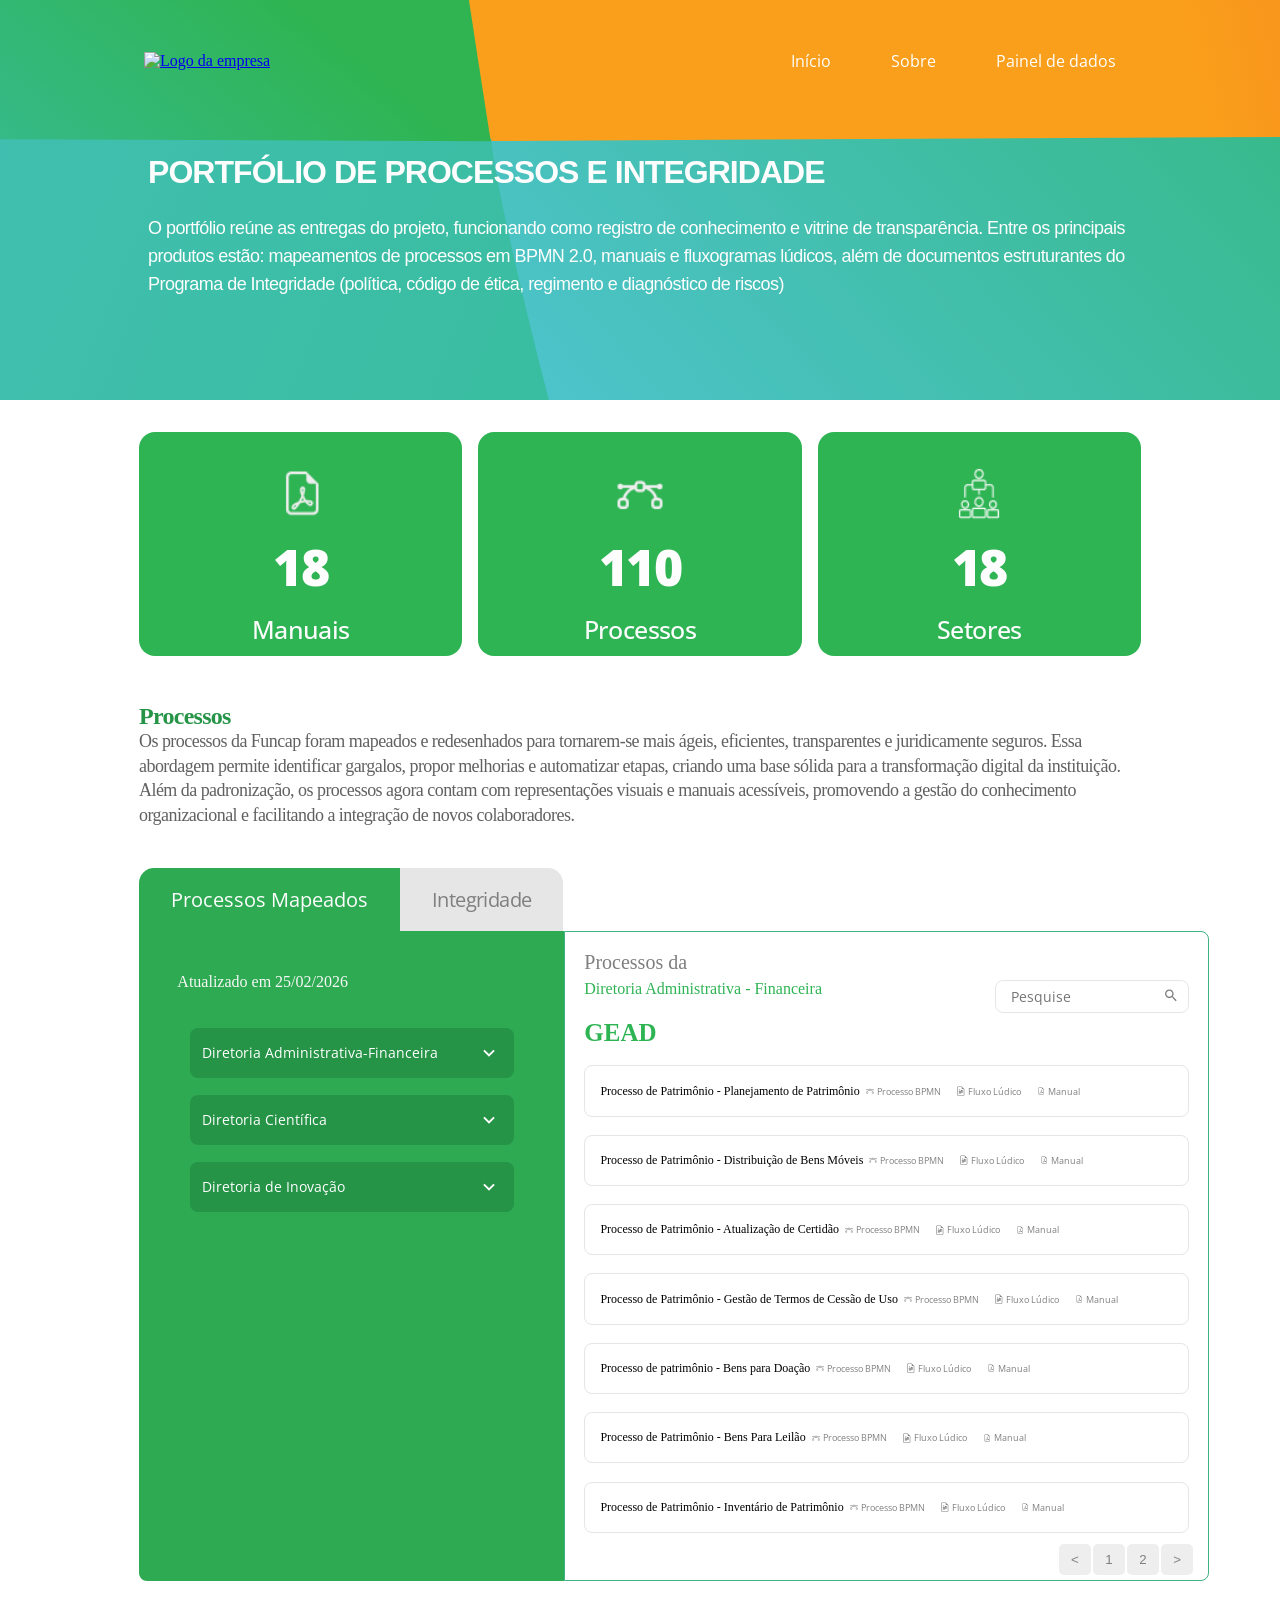
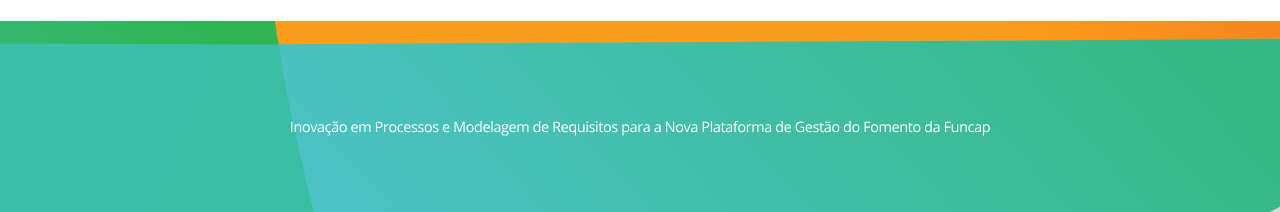
==== index.html @ f9d7645e "Atualizando data" ====
<!DOCTYPE html>
<html lang="pt-BR">

<head>
    <!-- Meta tags para definição de charset e responsividade -->
    <meta charset="UTF-8">
    <meta name="viewport" content="width=device-width, initial-scale=1.0">

    <!-- Título da página -->
    <title>Portfólio de Processos e Integridade</title>

    <!-- Google Fonts - Fonte Open Sans -->
    <link href="https://fonts.googleapis.com/css2?family=Open+Sans:wght@400&display=swap" rel="stylesheet">

    <!-- Link para o arquivo CSS atua -->
    <link rel="stylesheet" href="Css/style.css">
</head>

<body>

    <!-- Cabeçalho da página -->
    <header>
        <nav class="nav">
            <!-- Wrapper para o fundo com imagens decorativas -->
            <div class="background-wrapper">
                <svg width="1440" height="auto" viewBox="0 0 1440 1067" fill="none" xmlns="http://www.w3.org/2000/svg">
                    <rect width="1440" height="360" fill="#00763A" />
                    <path
                        d="M551.948 155.117C545.085 155.581 645.15 638.884 730.849 831.902L2054.98 147.065C1533.57 152.799 652.067 148.348 551.948 155.117Z"
                        fill="url(#paint0_linear_547_1013)" />
                    <path
                        d="M474.062 -420.46C474.062 -420.46 500.659 -117.08 549.067 158.653L2047.55 150.909L2450.12 -57.297C1812.72 -169.58 474.062 -420.46 474.062 -420.46Z"
                        fill="url(#paint1_linear_547_1013)" />
                    <path
                        d="M731.076 831.784L277.496 1066.37L-193.377 155.94C130.221 150.213 552.223 147.629 552.782 156.731C556.798 222.173 657.765 632.36 731.076 831.784Z"
                        fill="url(#paint2_linear_547_1013)" />
                    <path
                        d="M552.378 158.986L-193.377 155.939L-589.946 -610.827L474.06 -420.46C474.06 -420.46 494.141 -237.455 510.163 -119.95C525.004 -11.1105 552.378 158.986 552.378 158.986Z"
                        fill="url(#paint3_linear_547_1013)" />
                    <defs>
                        <linearGradient id="paint0_linear_547_1013" x1="826.897" y1="747.443" x2="1510.88" y2="126.521"
                            gradientUnits="userSpaceOnUse">
                            <stop stop-color="#4EC4CE" />
                            <stop offset="1" stop-color="#36B987" />
                        </linearGradient>
                        <linearGradient id="paint1_linear_547_1013" x1="1315.55" y1="-16.7947" x2="2115.55"
                            y2="-197.792" gradientUnits="userSpaceOnUse">
                            <stop stop-color="#FA9F1B" />
                            <stop offset="1" stop-color="#EE5D23" />
                        </linearGradient>
                        <linearGradient id="paint2_linear_547_1013" x1="732.087" y1="831.262" x2="-211.527" y2="457.422"
                            gradientUnits="userSpaceOnUse">
                            <stop stop-color="#37BD9B" />
                            <stop offset="1" stop-color="#41BFB1" />
                        </linearGradient>
                        <linearGradient id="paint3_linear_547_1013" x1="-100.985" y1="179.765" x2="159.356"
                            y2="-139.534" gradientUnits="userSpaceOnUse">
                            <stop stop-color="#37BB95" />
                            <stop offset="1" stop-color="#2FB451" />
                        </linearGradient>
                    </defs>
                </svg>

            </div>
            <!-- Conteúdo principal dentro da navegação -->
            <div class="content">
                <!-- Barra de navegação -->
                <div class="navbar">
                    <!-- Logo da empresa -->
                    <div class="logo">
                        <a href="#">
                            <img src="./Img/logo.png" alt="Logo da empresa">
                        </a>
                    </div>
                    <!-- Links da navegação -->
                    <button class="menu-toggle" aria-label="Abrir menu">&#9776;</button>
                    <div class="links">
                        <ul>
                            <li><a href="#inicio">Início</a></li>
                            <li><a href="/sobre.html">Sobre</a></li>
                            <li><a
                                    href="https://app.powerbi.com/view?r=eyJrIjoiYTMzZTBhM2YtZmE4MC00NjUyLTg2Y2QtMmFkNjhhZmI0MWNhIiwidCI6ImRkZmUzYmRmLWE2ZmQtNGI1MS1iNDkwLWJhZTU1ODcwYTY2NyJ9">Painel
                                    de dados</a></li>
                        </ul>
                    </div>
                </div>

                <!-- Seção de introdução com título e descrição -->
                <div class="context">
                    <h1>Portfólio de Processos e Integridade</h1>
                    <p>O portfólio reúne as entregas do projeto, funcionando como registro de conhecimento e vitrine de
                        transparência. Entre os principais produtos estão: mapeamentos de processos em BPMN 2.0, manuais
                        e fluxogramas lúdicos, além de documentos estruturantes do Programa de Integridade (política,
                        código de ética, regimento e diagnóstico de riscos) </p>
                </div>
            </div>
        </nav>
    </header>

    <!-- Conteúdo principal da página -->
    <main>
        <!-- Seção de blocos com informações principais -->
        <section class="blocos">
            <!-- Bloco de informações 1 -->
            <div class="informacoes">
                <img src="./Img/icone pdf.png" alt="Ícone de PDF">
                <h3>18</h3>
                <p>Manuais</p>
            </div>

            <!-- Bloco de informações 2 -->
            <div class="informacoes">
                <img src="./Img/icone processos.png" alt="Ícone de Processos">
                <h3>110</h3>
                <p>Processos</p>
            </div>

            <!-- Bloco de informações 3 -->
            <div class="informacoes">
                <img src="./Img/icone setores.png" alt="Ícone de Setores">
                <h3>18</h3>
                <p>Setores</p>
            </div>
        </section>

        <!-- Seção de processos -->
        <div class="container-secoes">
            <section class="processo">
                <div>
                    <h2>Processos</h2>
                    <p>Os processos da Funcap foram mapeados e redesenhados para tornarem-se mais ágeis, eficientes,
                        transparentes e juridicamente seguros. Essa abordagem permite identificar gargalos, propor
                        melhorias e automatizar etapas, criando uma base sólida para a transformação digital da
                        instituição. </p>
                    <p>Além da padronização, os processos agora contam com representações visuais e manuais acessíveis,
                        promovendo a gestão do conhecimento organizacional e facilitando a integração de novos
                        colaboradores.
                    </p>
                </div>
            </section>

            <!-- Seção de integridade -->
            <section class="Integridade-texto">
                <div>
                    <h2>Integridade</h2>
                    <p>O Programa de Integridade da FUNCAP é um conjunto de medidas que visa sistematizar ações em
                        desenvolvimento ou a serem implementadas, alinhadas ao Programa de Integridade do Poder
                        Executivo do
                        Estado do Ceará, instituído pela Lei nº 16.717/2021.</p>
                </div>
            </section>
        </div>
        <!-- Seção de menu interativo -->
        <section class="menu">
            <!-- Botões para exibir informações sobre processos e integridade -->
            <div class="bntSuperiorMenu">
                <button class="bntProcessos">Processos Mapeados</button>
                <button class="bntIntegridade">Integridade</button>
            </div>
            <div class="Global_Menu">
                <div class="Menu-dropdown">
                    <!-- Dropdown de diretoria -->
                    <div class="portifolio">
                        <!-- Exibição da data de atualização -->
                        <div class="dropdown">
                            <div class="data">
                                <p>Atualizado em 25/02/2026</p>
                            </div>

                            <!-- Blocos de diretoria com menus suspensos -->
                            <!-- Diretoria Administrativa-Financeira -->
                            <div class="div_diretoria">
                                <button class="diretoria">
                                    Diretoria Administrativa-Financeira
                                    <!-- SVG inicial (fechado) -->
                                    <svg class="svg-closed" width="24" height="25" viewBox="0 0 24 25" fill="none"
                                        xmlns="http://www.w3.org/2000/svg">
                                        <g clip-path="url(#clip0_494_907)">
                                            <path d="M7.41 9.09L12 13.67L16.59 9.09L18 10.5L12 16.5L6 10.5L7.41 9.09Z"
                                                fill="#FDFDFD" />
                                        </g>
                                        <defs>
                                            <clipPath id="clip0_494_907">
                                                <rect width="24" height="24" fill="white"
                                                    transform="translate(0 0.5)" />
                                            </clipPath>
                                        </defs>
                                    </svg>

                                    <!-- SVG alternativo (aberto) -->
                                    <svg class="svg-open" width="12" height="8" viewBox="0 0 12 8" fill="none"
                                        xmlns="http://www.w3.org/2000/svg">
                                        <path d="M1.41 7.41L6 2.83L10.59 7.41L12 6L6 0L0 6L1.41 7.41Z" fill="#FDFDFD" />
                                    </svg>
                                </button>

                                <ul class="sub-menu">
                                    <li><button>ADINS</button></li>
                                    <li><button> Arquivo</button></li>
                                    <li><button> Biblioteca</button></li>
                                    <li><button> Comunicação</button></li>
                                    <li><button> GEAD</button></li>
                                    <li><button> GEFIN</button></li>
                                    <li><button> GPCON</button></li>
                                    <li><button> Protocolo</button></li>
                                    <li><button> Recursos Humanos</button></li>
                                    <li><button> Tecnologia da Informação</button></li>
                                </ul>
                            </div>
                            <div class="div_diretoria">
                                <button class="diretoria">
                                    Diretoria Científica
                                    <!-- SVG inicial (fechado) -->
                                    <svg class="svg-closed" width="24" height="25" viewBox="0 0 24 25" fill="none"
                                        xmlns="http://www.w3.org/2000/svg">
                                        <g clip-path="url(#clip0_494_907)">
                                            <path d="M7.41 9.09L12 13.67L16.59 9.09L18 10.5L12 16.5L6 10.5L7.41 9.09Z"
                                                fill="#FDFDFD" />
                                        </g>
                                        <defs>
                                            <clipPath id="clip0_494_907">
                                                <rect width="24" height="24" fill="white"
                                                    transform="translate(0 0.5)" />
                                            </clipPath>
                                        </defs>
                                    </svg>

                                    <!-- SVG alternativo (aberto) -->
                                    <svg class="svg-open" width="12" height="8" viewBox="0 0 12 8" fill="none"
                                        xmlns="http://www.w3.org/2000/svg">
                                        <path d="M1.41 7.41L6 2.83L10.59 7.41L12 6L6 0L0 6L1.41 7.41Z" fill="#FDFDFD" />
                                    </svg>
                                </button>
                                <ul class="sub-menu">
                                    <li><button>GEFAU</button></li>
                                    <li><button>GEFOB</button></li>
                                </ul>
                            </div>
                            <div class="div_diretoria">
                                <button class="diretoria">
                                    Diretoria de Inovação
                                    <!-- SVG inicial (fechado) -->
                                    <svg class="svg-closed" width="24" height="25" viewBox="0 0 24 25" fill="none"
                                        xmlns="http://www.w3.org/2000/svg">
                                        <g clip-path="url(#clip0_494_907)">
                                            <path d="M7.41 9.09L12 13.67L16.59 9.09L18 10.5L12 16.5L6 10.5L7.41 9.09Z"
                                                fill="#FDFDFD" />
                                        </g>
                                        <defs>
                                            <clipPath id="clip0_494_907">
                                                <rect width="24" height="24" fill="white"
                                                    transform="translate(0 0.5)" />
                                            </clipPath>
                                        </defs>
                                    </svg>
                                    <!-- SVG alternativo (aberto) -->
                                    <svg class="svg-open" width="12" height="8" viewBox="0 0 12 8" fill="none"
                                        xmlns="http://www.w3.org/2000/svg">
                                        <path d="M1.41 7.41L6 2.83L10.59 7.41L12 6L6 0L0 6L1.41 7.41Z" fill="#FDFDFD" />
                                    </svg>
                                </button>
                                <ul class="sub-menu">
                                    <li><button>Inovação pública</button></li>
                                    <li><button>Inovação Empresarial</button></li>
                                    <li><button>Núcleo de bolsas</button></li>
                                </ul>
                            </div>
                            <!-- <div class="div_diretoria">
                                <button class="diretoria">
                                    Diretoria Superior
                                   >
                                    <svg class="svg-closed" width="24" height="25" viewBox="0 0 24 25" fill="none"
                                        xmlns="http://www.w3.org/2000/svg">
                                        <g clip-path="url(#clip0_494_907)">
                                            <path d="M7.41 9.09L12 13.67L16.59 9.09L18 10.5L12 16.5L6 10.5L7.41 9.09Z"
                                                fill="#FDFDFD" />
                                        </g>
                                        <defs>
                                            <clipPath id="clip0_494_907">
                                                <rect width="24" height="24" fill="white"
                                                    transform="translate(0 0.5)" />
                                            </clipPath>
                                        </defs>
                                    </svg>

                                    
                                    <svg class="svg-open" width="12" height="8" viewBox="0 0 12 8" fill="none"
                                        xmlns="http://www.w3.org/2000/svg">
                                        <path d="M1.41 7.41L6 2.83L10.59 7.41L12 6L6 0L0 6L1.41 7.41Z" fill="#FDFDFD" />
                                    </svg>
                                </button>
                                <ul class="sub-menu">
                                    <li><button>Presidencia</button></li>
                                </ul>
                            </div> -->
                            <!--<div class="div_diretoria">
                                <button class="diretoria">
                                    Órgãos Colegiados
                                    <svg class="svg-closed" width="24" height="25" viewBox="0 0 24 25" fill="none"
                                        xmlns="http://www.w3.org/2000/svg">
                                        <g clip-path="url(#clip0_494_907)">
                                            <path d="M7.41 9.09L12 13.67L16.59 9.09L18 10.5L12 16.5L6 10.5L7.41 9.09Z"
                                                fill="#FDFDFD" />
                                        </g>
                                        <defs>
                                            <clipPath id="clip0_494_907">
                                                <rect width="24" height="24" fill="white"
                                                    transform="translate(0 0.5)" />
                                            </clipPath>
                                        </defs>
                                    </svg>
                                    <svg class="svg-open" width="12" height="8" viewBox="0 0 12 8" fill="none"
                                        xmlns="http://www.w3.org/2000/svg">
                                        <path d="M1.41 7.41L6 2.83L10.59 7.41L12 6L6 0L0 6L1.41 7.41Z" fill="#FDFDFD" />
                                    </svg>
                                </button>
                                <ul class="sub-menu">
                                    <li><button>Conselho Superio</button></li>
                                    <li><button>Conselho Fiscal</button></li>
                                    <li><button>Conselho Executivo</button></li>
                                    <li><button>Conselho Deliberativo</button></li>
                                </ul>
                            </div>-->
                            <!--<div class="div_diretoria">
                                <button class="diretoria">
                                    Órgão de Acessoriamento
                                    
                                    <svg class="svg-closed" width="24" height="25" viewBox="0 0 24 25" fill="none"
                                        xmlns="http://www.w3.org/2000/svg">
                                        <g clip-path="url(#clip0_494_907)">
                                            <path d="M7.41 9.09L12 13.67L16.59 9.09L18 10.5L12 16.5L6 10.5L7.41 9.09Z"
                                                fill="#FDFDFD" />
                                        </g>
                                        <defs>
                                            <clipPath id="clip0_494_907">
                                                <rect width="24" height="24" fill="white"
                                                    transform="translate(0 0.5)" />
                                            </clipPath>
                                        </defs>
                                    </svg>

                                   
                                    <svg class="svg-open" width="12" height="8" viewBox="0 0 12 8" fill="none"
                                        xmlns="http://www.w3.org/2000/svg">
                                        <path d="M1.41 7.41L6 2.83L10.59 7.41L12 6L6 0L0 6L1.41 7.41Z" fill="#FDFDFD" />
                                    </svg>
                                </button>
                                <ul class="sub-menu">
                                    <li><button>PROJUR</button></li>
                                    <li><button>Controle Interno</button></li>
                                </ul>
                            </div>-->
                        </div>

                        <!-- Continuar com outras diretorias conforme necessário -->
                    </div>

                    <!-- Informações de parte branca do portfólio -->
                    <div class="GEAD conteudo" style="display: block;">
                        <div class="portifolio_parte_branca">
                            <div class="superior-dorpdown">
                                <div class="texto-cinza-superior">
                                    <p>Processos da </p>
                                </div>
                                <div class="pesquisa-texto">
                                    <div class="texto-verde-superior">
                                        <p>Diretoria Administrativa - Financeira</p>
                                    </div>
                                    <div class="pesquisa">
                                        <input type="search" id="pesquisa" name="q" placeholder="Pesquise">
                                        <svg width="16" height="17" viewBox="0 0 16 17" fill="none"
                                            xmlns="http://www.w3.org/2000/svg">
                                            <g clip-path="url(#clip0_301_432)">
                                                <path
                                                    d="M10.3333 9.83333H9.80667L9.62 9.65333C10.2733 8.89333 10.6667 7.90667 10.6667 6.83333C10.6667 4.44 8.72667 2.5 6.33333 2.5C3.94 2.5 2 4.44 2 6.83333C2 9.22667 3.94 11.1667 6.33333 11.1667C7.40667 11.1667 8.39333 10.7733 9.15333 10.12L9.33333 10.3067V10.8333L12.6667 14.16L13.66 13.1667L10.3333 9.83333ZM6.33333 9.83333C4.67333 9.83333 3.33333 8.49333 3.33333 6.83333C3.33333 5.17333 4.67333 3.83333 6.33333 3.83333C7.99333 3.83333 9.33333 5.17333 9.33333 6.83333C9.33333 8.49333 7.99333 9.83333 6.33333 9.83333Z"
                                                    fill="#7F7F7F" />
                                            </g>
                                            <defs>
                                                <clipPath id="clip0_301_432">
                                                    <rect width="16" height="16" fill="white"
                                                        transform="translate(0 0.5)" />
                                                </clipPath>
                                            </defs>
                                        </svg>
                                    </div>
                                </div>
                                <div class="nucleo">
                                    <h4>GEAD</h4>
                                </div>
                                <div class="GEAD-todas-pags">
                                    <div class="GEAD-pag-1 active">
                                        <div class="portifolio_docs-gead">
                                            <div class="todos-documentos">
                                                <div class="documentos">
                                                    <div class="título-processo">
                                                        <p>Processo de Patrimônio - Planejamento de Patrimônio</p>
                                                    </div>
                                                    <div class="documentosPDF">
                                                        <div class="processobpmn">
                                                            <button><svg width="16" height="16" viewBox="0 0 16 16"
                                                                    fill="none" xmlns="http://www.w3.org/2000/svg">
                                                                    <path fill-rule="evenodd" clip-rule="evenodd"
                                                                        d="M2 10.125C2 9.82663 2.11853 9.54048 2.3295 9.3295C2.54048 9.11853 2.82663 9 3.125 9H3.875C4.17337 9 4.45952 9.11853 4.6705 9.3295C4.88147 9.54048 5 9.82663 5 10.125V10.875C5 11.1734 4.88147 11.4595 4.6705 11.6705C4.45952 11.8815 4.17337 12 3.875 12H3.125C2.82663 12 2.54048 11.8815 2.3295 11.6705C2.11853 11.4595 2 11.1734 2 10.875V10.125ZM3.125 9.75C3.02554 9.75 2.93016 9.78951 2.85983 9.85983C2.78951 9.93016 2.75 10.0255 2.75 10.125V10.875C2.75 10.9745 2.78951 11.0698 2.85983 11.1402C2.93016 11.2105 3.02554 11.25 3.125 11.25H3.875C3.97446 11.25 4.06984 11.2105 4.14016 11.1402C4.21049 11.0698 4.25 10.9745 4.25 10.875V10.125C4.25 10.0255 4.21049 9.93016 4.14016 9.85983C4.06984 9.78951 3.97446 9.75 3.875 9.75H3.125ZM11 10.125C11 9.82663 11.1185 9.54048 11.3295 9.3295C11.5405 9.11853 11.8266 9 12.125 9H12.875C13.1734 9 13.4595 9.11853 13.6705 9.3295C13.8815 9.54048 14 9.82663 14 10.125V10.875C14 11.1734 13.8815 11.4595 13.6705 11.6705C13.4595 11.8815 13.1734 12 12.875 12H12.125C11.8266 12 11.5405 11.8815 11.3295 11.6705C11.1185 11.4595 11 11.1734 11 10.875V10.125ZM12.125 9.75C12.0255 9.75 11.9302 9.78951 11.8598 9.85983C11.7895 9.93016 11.75 10.0255 11.75 10.125V10.875C11.75 10.9745 11.7895 11.0698 11.8598 11.1402C11.9302 11.2105 12.0255 11.25 12.125 11.25H12.875C12.9745 11.25 13.0698 11.2105 13.1402 11.1402C13.2105 11.0698 13.25 10.9745 13.25 10.875V10.125C13.25 10.0255 13.2105 9.93016 13.1402 9.85983C13.0698 9.78951 12.9745 9.75 12.875 9.75H12.125ZM6.5 5.625C6.5 5.32663 6.61853 5.04048 6.8295 4.8295C7.04048 4.61853 7.32663 4.5 7.625 4.5H8.375C8.67337 4.5 8.95952 4.61853 9.1705 4.8295C9.38147 5.04048 9.5 5.32663 9.5 5.625V6.375C9.5 6.67337 9.38147 6.95952 9.1705 7.1705C8.95952 7.38147 8.67337 7.5 8.375 7.5H7.625C7.32663 7.5 7.04048 7.38147 6.8295 7.1705C6.61853 6.95952 6.5 6.67337 6.5 6.375V5.625ZM7.625 5.25C7.52554 5.25 7.43016 5.28951 7.35984 5.35984C7.28951 5.43016 7.25 5.52554 7.25 5.625V6.375C7.25 6.47446 7.28951 6.56984 7.35984 6.64016C7.43016 6.71049 7.52554 6.75 7.625 6.75H8.375C8.47446 6.75 8.56984 6.71049 8.64017 6.64016C8.71049 6.56984 8.75 6.47446 8.75 6.375V5.625C8.75 5.52554 8.71049 5.43016 8.64017 5.35984C8.56984 5.28951 8.47446 5.25 8.375 5.25H7.625Z"
                                                                        fill="#7F7F7F" />
                                                                    <path
                                                                        d="M6.50002 5.625H3.39952C3.31697 5.48202 3.18955 5.37027 3.03701 5.30709C2.88448 5.24391 2.71536 5.23282 2.55589 5.27556C2.39641 5.31829 2.25549 5.41245 2.15498 5.54343C2.05448 5.67441 2 5.8349 2 6C2 6.1651 2.05448 6.32559 2.15498 6.45657C2.25549 6.58755 2.39641 6.68171 2.55589 6.72444C2.71536 6.76718 2.88448 6.75609 3.03701 6.69291C3.18955 6.62973 3.31697 6.51798 3.39952 6.375H5.40052C4.43482 6.9849 3.71309 7.91361 3.36052 9H3.87502C3.96802 9 4.05752 9.01075 4.14352 9.03225C4.35138 8.48853 4.67156 7.99475 5.08316 7.58314C5.49477 7.17154 5.98855 6.85136 6.53227 6.6435C6.51076 6.55562 6.49993 6.46547 6.50002 6.375V5.625ZM9.46777 6.6435C9.48928 6.55562 9.5001 6.46547 9.50002 6.375V5.625H12.6005C12.6831 5.48202 12.8105 5.37027 12.963 5.30709C13.1156 5.24391 13.2847 5.23282 13.4442 5.27556C13.6036 5.31829 13.7445 5.41245 13.8451 5.54343C13.9456 5.67441 14 5.8349 14 6C14 6.1651 13.9456 6.32559 13.8451 6.45657C13.7445 6.58755 13.6036 6.68171 13.4442 6.72444C13.2847 6.76718 13.1156 6.75609 12.963 6.69291C12.8105 6.62973 12.6831 6.51798 12.6005 6.375H10.5995C11.5652 6.9849 12.287 7.91361 12.6395 9H12.125C12.0325 9 11.943 9.01075 11.8565 9.03225C11.6487 8.48853 11.3285 7.99475 10.9169 7.58314C10.5053 7.17154 10.0115 6.85136 9.46777 6.6435Z"
                                                                        fill="#7F7F7F" />
                                                                </svg>

                                                                <a
                                                                    href="https://drive.google.com/drive/folders/149R63mzeuN_E4rZWw9UZVQrd9G_2P2nP?usp=sharing">Processo
                                                                    BPMN</a></button>

                                                        </div>
                                                        <div class="fluxo-ludico">
                                                            <button><svg width="9" height="12" viewBox="0 0 9 12"
                                                                    fill="none" xmlns="http://www.w3.org/2000/svg">
                                                                    <path
                                                                        d="M8.5 3.6875V10.4167C8.5 10.7924 8.35074 11.1527 8.08507 11.4184C7.81939 11.6841 7.45906 11.8333 7.08333 11.8333H1.41667C1.04094 11.8333 0.680609 11.6841 0.414932 11.4184C0.149255 11.1527 0 10.7924 0 10.4167V1.91667C0 1.54094 0.149255 1.18061 0.414932 0.914932C0.680609 0.649256 1.04094 0.5 1.41667 0.5L5.3125 0.5L8.5 3.6875ZM6.375 3.6875C6.09321 3.6875 5.82296 3.57556 5.6237 3.3763C5.42444 3.17704 5.3125 2.90679 5.3125 2.625V1.20833H1.41667C1.2288 1.20833 1.04864 1.28296 0.915799 1.4158C0.782961 1.54864 0.708333 1.7288 0.708333 1.91667V10.4167C0.708333 10.6045 0.782961 10.7847 0.915799 10.9175C1.04864 11.0504 1.2288 11.125 1.41667 11.125H7.08333C7.27119 11.125 7.45136 11.0504 7.5842 10.9175C7.71704 10.7847 7.79167 10.6045 7.79167 10.4167V3.6875H6.375Z"
                                                                        fill="#7F7F7F" />
                                                                    <path
                                                                        d="M1.76953 9.35417C1.76953 9.26024 1.80685 9.17015 1.87326 9.10373C1.93968 9.03731 2.02977 9 2.1237 9H4.2487C4.34263 9 4.43271 9.03731 4.49913 9.10373C4.56555 9.17015 4.60286 9.26024 4.60286 9.35417C4.60286 9.4481 4.56555 9.53818 4.49913 9.6046C4.43271 9.67102 4.34263 9.70833 4.2487 9.70833H2.1237C2.02977 9.70833 1.93968 9.67102 1.87326 9.6046C1.80685 9.53818 1.76953 9.4481 1.76953 9.35417ZM1.76953 7.9375C1.76953 7.84357 1.80685 7.75349 1.87326 7.68707C1.93968 7.62065 2.02977 7.58333 2.1237 7.58333H6.3737C6.46763 7.58333 6.55771 7.62065 6.62413 7.68707C6.69055 7.75349 6.72786 7.84357 6.72786 7.9375C6.72786 8.03143 6.69055 8.12152 6.62413 8.18793C6.55771 8.25435 6.46763 8.29167 6.3737 8.29167H2.1237C2.02977 8.29167 1.93968 8.25435 1.87326 8.18793C1.80685 8.12152 1.76953 8.03143 1.76953 7.9375ZM2.93049 5.311L3.87257 5.93858L5.18582 4.62463C5.21211 4.59826 5.24604 4.58085 5.28279 4.57488C5.31954 4.5689 5.35724 4.57466 5.39053 4.59133L6.72786 5.28125V6.52083C6.72786 6.61476 6.69055 6.70485 6.62413 6.77127C6.55771 6.83769 6.46763 6.875 6.3737 6.875H2.1237C2.02977 6.875 1.93968 6.83769 1.87326 6.77127C1.80685 6.70485 1.76953 6.61476 1.76953 6.52083V6.16667C1.76953 6.16667 2.86036 5.26425 2.93049 5.311ZM3.00911 4.75C3.15001 4.75 3.28514 4.69403 3.38477 4.5944C3.48439 4.49477 3.54036 4.35965 3.54036 4.21875C3.54036 4.07785 3.48439 3.94273 3.38477 3.8431C3.28514 3.74347 3.15001 3.6875 3.00911 3.6875C2.86822 3.6875 2.73309 3.74347 2.63346 3.8431C2.53384 3.94273 2.47786 4.07785 2.47786 4.21875C2.47786 4.35965 2.53384 4.49477 2.63346 4.5944C2.73309 4.69403 2.86822 4.75 3.00911 4.75Z"
                                                                        fill="#7F7F7F" />
                                                                </svg><a
                                                                    href="https://drive.google.com/drive/folders/1GqeziBfSVLq3EzLzL1myZ0PKSxN0uHmi?usp=sharing">Fluxo
                                                                    Lúdico</a></button>
                                                        </div>
                                                        <div class="manual-processo">
                                                            <button><svg width="16" height="16" viewBox="0 0 16 16"
                                                                    fill="none" xmlns="http://www.w3.org/2000/svg">
                                                                    <path
                                                                        d="M12.6667 12.1111V5.25L9.41667 2H5.44444C5.06135 2 4.69395 2.15218 4.42307 2.42307C4.15218 2.69395 4 3.06135 4 3.44444V12.1111C4 12.4942 4.15218 12.8616 4.42307 13.1325C4.69395 13.4034 5.06135 13.5556 5.44444 13.5556H11.2222C11.6053 13.5556 11.9727 13.4034 12.2436 13.1325C12.5145 12.8616 12.6667 12.4942 12.6667 12.1111ZM9.41667 4.16667C9.41667 4.45398 9.5308 4.72953 9.73397 4.9327C9.93713 5.13586 10.2127 5.25 10.5 5.25H11.9444V12.1111C11.9444 12.3027 11.8684 12.4864 11.7329 12.6218C11.5975 12.7572 11.4138 12.8333 11.2222 12.8333H5.44444C5.2529 12.8333 5.0692 12.7572 4.93376 12.6218C4.79831 12.4864 4.72222 12.3027 4.72222 12.1111V3.44444C4.72222 3.2529 4.79831 3.0692 4.93376 2.93376C5.0692 2.79831 5.2529 2.72222 5.44444 2.72222H9.41667V4.16667Z"
                                                                        fill="#7F7F7F" />
                                                                    <path
                                                                        d="M5.88008 12.1739C5.73889 12.1183 5.62526 12.0093 5.56375 11.8706C5.42292 11.5904 5.46986 11.3102 5.62153 11.0747C5.76453 10.853 6.00142 10.6645 6.26936 10.5063C6.60881 10.3139 6.96756 10.1578 7.33969 10.0405C7.62822 9.52066 7.88437 8.98351 8.10669 8.4321C7.9742 8.13072 7.87023 7.8176 7.79614 7.49682C7.73403 7.20794 7.71019 6.92194 7.76292 6.67638C7.81708 6.42071 7.9608 6.19105 8.23236 6.08199C8.37103 6.02638 8.52125 5.99532 8.66714 6.02638C8.74052 6.042 8.80951 6.07376 8.8691 6.11936C8.92868 6.16495 8.97737 6.22324 9.01164 6.28999C9.07519 6.40844 9.0983 6.5471 9.10336 6.67855C9.10842 6.81432 9.09469 6.96455 9.06942 7.12199C9.00875 7.49032 8.87442 7.94099 8.69386 8.41766C8.89327 8.8437 9.13013 9.25119 9.40164 9.63532C9.72311 9.61024 10.0464 9.62236 10.3651 9.67144C10.628 9.7191 10.8952 9.81227 11.0584 10.0073C11.1451 10.1113 11.1978 10.2384 11.2029 10.3814C11.2079 10.52 11.1689 10.6573 11.1032 10.788C11.0463 10.9091 10.958 11.0129 10.8475 11.0884C10.7382 11.1595 10.6094 11.1944 10.4792 11.1881C10.2401 11.178 10.0069 11.0465 9.80536 10.8869C9.56029 10.6844 9.3395 10.4542 9.14742 10.2008C8.65904 10.2564 8.17645 10.3545 7.70514 10.494C7.48934 10.8768 7.24298 11.2415 6.96847 11.5846C6.75758 11.8374 6.52864 12.0584 6.29897 12.153C6.16689 12.2122 6.01741 12.2197 5.88008 12.1739ZM6.87603 10.801C6.75566 10.8564 6.64516 10.9137 6.54453 10.9729C6.30764 11.113 6.1538 11.2495 6.07725 11.3679C6.00936 11.4727 6.00792 11.5485 6.04836 11.6287C6.05606 11.6441 6.06232 11.6547 6.06714 11.6604L6.09242 11.6518C6.19136 11.6113 6.3488 11.482 6.55103 11.2387C6.66619 11.098 6.77464 10.9519 6.87603 10.801ZM8.06047 9.84044C8.30169 9.78437 8.54502 9.73787 8.78992 9.70105C8.6586 9.49969 8.53571 9.29295 8.42158 9.08138C8.30824 9.33744 8.18782 9.59032 8.06047 9.83971V9.84044ZM9.82703 10.1654C9.93584 10.2834 10.0406 10.3821 10.1412 10.4615C10.3145 10.5988 10.4351 10.6443 10.5009 10.6464C10.5185 10.6492 10.5365 10.6453 10.5514 10.6356C10.5816 10.612 10.6051 10.5809 10.6193 10.5453C10.6449 10.5013 10.6595 10.4517 10.6619 10.4009C10.6612 10.384 10.6545 10.3679 10.6431 10.3554C10.6056 10.3106 10.4987 10.2456 10.269 10.2044C10.1229 10.1804 9.97512 10.1676 9.82703 10.1662V10.1654ZM8.3898 7.63332C8.45005 7.43711 8.49828 7.23741 8.53425 7.03532C8.5564 6.89955 8.56554 6.7876 8.56169 6.69949C8.56207 6.65087 8.55426 6.60252 8.53858 6.55649C8.50242 6.56079 8.46711 6.57052 8.43386 6.58538C8.37103 6.61066 8.31975 6.66194 8.2923 6.78977C8.26342 6.92844 8.27064 7.12849 8.32553 7.38344C8.34286 7.46384 8.36453 7.54714 8.39053 7.63332H8.3898Z"
                                                                        fill="#7F7F7F" />
                                                                </svg><a
                                                                    href="https://drive.google.com/drive/folders/1IyYNNe7l9Zcpzqdt2VEmZTTkrQyStXp4?usp=sharing">Manual</a></button>
                                                        </div>
                                                    </div>

                                                </div>
                                            </div>

                                        </div>
                                        <div class="portifolio_docs-gead">
                                            <div class="todos-documentos">
                                                <div class="documentos">
                                                    <div class="título-processo">
                                                        <p>Processo de Patrimônio - Distribuição de Bens Móveis</p>
                                                    </div>
                                                    <div class="documentosPDF">
                                                        <div class="processobpmn">
                                                            <button><svg width="16" height="16" viewBox="0 0 16 16"
                                                                    fill="none" xmlns="http://www.w3.org/2000/svg">
                                                                    <path fill-rule="evenodd" clip-rule="evenodd"
                                                                        d="M2 10.125C2 9.82663 2.11853 9.54048 2.3295 9.3295C2.54048 9.11853 2.82663 9 3.125 9H3.875C4.17337 9 4.45952 9.11853 4.6705 9.3295C4.88147 9.54048 5 9.82663 5 10.125V10.875C5 11.1734 4.88147 11.4595 4.6705 11.6705C4.45952 11.8815 4.17337 12 3.875 12H3.125C2.82663 12 2.54048 11.8815 2.3295 11.6705C2.11853 11.4595 2 11.1734 2 10.875V10.125ZM3.125 9.75C3.02554 9.75 2.93016 9.78951 2.85983 9.85983C2.78951 9.93016 2.75 10.0255 2.75 10.125V10.875C2.75 10.9745 2.78951 11.0698 2.85983 11.1402C2.93016 11.2105 3.02554 11.25 3.125 11.25H3.875C3.97446 11.25 4.06984 11.2105 4.14016 11.1402C4.21049 11.0698 4.25 10.9745 4.25 10.875V10.125C4.25 10.0255 4.21049 9.93016 4.14016 9.85983C4.06984 9.78951 3.97446 9.75 3.875 9.75H3.125ZM11 10.125C11 9.82663 11.1185 9.54048 11.3295 9.3295C11.5405 9.11853 11.8266 9 12.125 9H12.875C13.1734 9 13.4595 9.11853 13.6705 9.3295C13.8815 9.54048 14 9.82663 14 10.125V10.875C14 11.1734 13.8815 11.4595 13.6705 11.6705C13.4595 11.8815 13.1734 12 12.875 12H12.125C11.8266 12 11.5405 11.8815 11.3295 11.6705C11.1185 11.4595 11 11.1734 11 10.875V10.125ZM12.125 9.75C12.0255 9.75 11.9302 9.78951 11.8598 9.85983C11.7895 9.93016 11.75 10.0255 11.75 10.125V10.875C11.75 10.9745 11.7895 11.0698 11.8598 11.1402C11.9302 11.2105 12.0255 11.25 12.125 11.25H12.875C12.9745 11.25 13.0698 11.2105 13.1402 11.1402C13.2105 11.0698 13.25 10.9745 13.25 10.875V10.125C13.25 10.0255 13.2105 9.93016 13.1402 9.85983C13.0698 9.78951 12.9745 9.75 12.875 9.75H12.125ZM6.5 5.625C6.5 5.32663 6.61853 5.04048 6.8295 4.8295C7.04048 4.61853 7.32663 4.5 7.625 4.5H8.375C8.67337 4.5 8.95952 4.61853 9.1705 4.8295C9.38147 5.04048 9.5 5.32663 9.5 5.625V6.375C9.5 6.67337 9.38147 6.95952 9.1705 7.1705C8.95952 7.38147 8.67337 7.5 8.375 7.5H7.625C7.32663 7.5 7.04048 7.38147 6.8295 7.1705C6.61853 6.95952 6.5 6.67337 6.5 6.375V5.625ZM7.625 5.25C7.52554 5.25 7.43016 5.28951 7.35984 5.35984C7.28951 5.43016 7.25 5.52554 7.25 5.625V6.375C7.25 6.47446 7.28951 6.56984 7.35984 6.64016C7.43016 6.71049 7.52554 6.75 7.625 6.75H8.375C8.47446 6.75 8.56984 6.71049 8.64017 6.64016C8.71049 6.56984 8.75 6.47446 8.75 6.375V5.625C8.75 5.52554 8.71049 5.43016 8.64017 5.35984C8.56984 5.28951 8.47446 5.25 8.375 5.25H7.625Z"
                                                                        fill="#7F7F7F" />
                                                                    <path
                                                                        d="M6.50002 5.625H3.39952C3.31697 5.48202 3.18955 5.37027 3.03701 5.30709C2.88448 5.24391 2.71536 5.23282 2.55589 5.27556C2.39641 5.31829 2.25549 5.41245 2.15498 5.54343C2.05448 5.67441 2 5.8349 2 6C2 6.1651 2.05448 6.32559 2.15498 6.45657C2.25549 6.58755 2.39641 6.68171 2.55589 6.72444C2.71536 6.76718 2.88448 6.75609 3.03701 6.69291C3.18955 6.62973 3.31697 6.51798 3.39952 6.375H5.40052C4.43482 6.9849 3.71309 7.91361 3.36052 9H3.87502C3.96802 9 4.05752 9.01075 4.14352 9.03225C4.35138 8.48853 4.67156 7.99475 5.08316 7.58314C5.49477 7.17154 5.98855 6.85136 6.53227 6.6435C6.51076 6.55562 6.49993 6.46547 6.50002 6.375V5.625ZM9.46777 6.6435C9.48928 6.55562 9.5001 6.46547 9.50002 6.375V5.625H12.6005C12.6831 5.48202 12.8105 5.37027 12.963 5.30709C13.1156 5.24391 13.2847 5.23282 13.4442 5.27556C13.6036 5.31829 13.7445 5.41245 13.8451 5.54343C13.9456 5.67441 14 5.8349 14 6C14 6.1651 13.9456 6.32559 13.8451 6.45657C13.7445 6.58755 13.6036 6.68171 13.4442 6.72444C13.2847 6.76718 13.1156 6.75609 12.963 6.69291C12.8105 6.62973 12.6831 6.51798 12.6005 6.375H10.5995C11.5652 6.9849 12.287 7.91361 12.6395 9H12.125C12.0325 9 11.943 9.01075 11.8565 9.03225C11.6487 8.48853 11.3285 7.99475 10.9169 7.58314C10.5053 7.17154 10.0115 6.85136 9.46777 6.6435Z"
                                                                        fill="#7F7F7F" />
                                                                </svg>

                                                                <a
                                                                    href="https://drive.google.com/drive/folders/12AvQgxv4zGDC564tdoNzi8VqRB7KCwJM?usp=drive_link">Processo
                                                                    BPMN</a></button>

                                                        </div>
                                                        <div class="fluxo-ludico">
                                                            <button><svg width="9" height="12" viewBox="0 0 9 12"
                                                                    fill="none" xmlns="http://www.w3.org/2000/svg">
                                                                    <path
                                                                        d="M8.5 3.6875V10.4167C8.5 10.7924 8.35074 11.1527 8.08507 11.4184C7.81939 11.6841 7.45906 11.8333 7.08333 11.8333H1.41667C1.04094 11.8333 0.680609 11.6841 0.414932 11.4184C0.149255 11.1527 0 10.7924 0 10.4167V1.91667C0 1.54094 0.149255 1.18061 0.414932 0.914932C0.680609 0.649256 1.04094 0.5 1.41667 0.5L5.3125 0.5L8.5 3.6875ZM6.375 3.6875C6.09321 3.6875 5.82296 3.57556 5.6237 3.3763C5.42444 3.17704 5.3125 2.90679 5.3125 2.625V1.20833H1.41667C1.2288 1.20833 1.04864 1.28296 0.915799 1.4158C0.782961 1.54864 0.708333 1.7288 0.708333 1.91667V10.4167C0.708333 10.6045 0.782961 10.7847 0.915799 10.9175C1.04864 11.0504 1.2288 11.125 1.41667 11.125H7.08333C7.27119 11.125 7.45136 11.0504 7.5842 10.9175C7.71704 10.7847 7.79167 10.6045 7.79167 10.4167V3.6875H6.375Z"
                                                                        fill="#7F7F7F" />
                                                                    <path
                                                                        d="M1.76953 9.35417C1.76953 9.26024 1.80685 9.17015 1.87326 9.10373C1.93968 9.03731 2.02977 9 2.1237 9H4.2487C4.34263 9 4.43271 9.03731 4.49913 9.10373C4.56555 9.17015 4.60286 9.26024 4.60286 9.35417C4.60286 9.4481 4.56555 9.53818 4.49913 9.6046C4.43271 9.67102 4.34263 9.70833 4.2487 9.70833H2.1237C2.02977 9.70833 1.93968 9.67102 1.87326 9.6046C1.80685 9.53818 1.76953 9.4481 1.76953 9.35417ZM1.76953 7.9375C1.76953 7.84357 1.80685 7.75349 1.87326 7.68707C1.93968 7.62065 2.02977 7.58333 2.1237 7.58333H6.3737C6.46763 7.58333 6.55771 7.62065 6.62413 7.68707C6.69055 7.75349 6.72786 7.84357 6.72786 7.9375C6.72786 8.03143 6.69055 8.12152 6.62413 8.18793C6.55771 8.25435 6.46763 8.29167 6.3737 8.29167H2.1237C2.02977 8.29167 1.93968 8.25435 1.87326 8.18793C1.80685 8.12152 1.76953 8.03143 1.76953 7.9375ZM2.93049 5.311L3.87257 5.93858L5.18582 4.62463C5.21211 4.59826 5.24604 4.58085 5.28279 4.57488C5.31954 4.5689 5.35724 4.57466 5.39053 4.59133L6.72786 5.28125V6.52083C6.72786 6.61476 6.69055 6.70485 6.62413 6.77127C6.55771 6.83769 6.46763 6.875 6.3737 6.875H2.1237C2.02977 6.875 1.93968 6.83769 1.87326 6.77127C1.80685 6.70485 1.76953 6.61476 1.76953 6.52083V6.16667C1.76953 6.16667 2.86036 5.26425 2.93049 5.311ZM3.00911 4.75C3.15001 4.75 3.28514 4.69403 3.38477 4.5944C3.48439 4.49477 3.54036 4.35965 3.54036 4.21875C3.54036 4.07785 3.48439 3.94273 3.38477 3.8431C3.28514 3.74347 3.15001 3.6875 3.00911 3.6875C2.86822 3.6875 2.73309 3.74347 2.63346 3.8431C2.53384 3.94273 2.47786 4.07785 2.47786 4.21875C2.47786 4.35965 2.53384 4.49477 2.63346 4.5944C2.73309 4.69403 2.86822 4.75 3.00911 4.75Z"
                                                                        fill="#7F7F7F" />
                                                                </svg><a
                                                                    href="https://drive.google.com/drive/folders/1Y7dzwFKbHaYbYR5wdGOy6JTEW3HaY8Vr?usp=drive_link">Fluxo
                                                                    Lúdico</a></button>
                                                        </div>
                                                        <div class="manual-processo">
                                                            <button><svg width="16" height="16" viewBox="0 0 16 16"
                                                                    fill="none" xmlns="http://www.w3.org/2000/svg">
                                                                    <path
                                                                        d="M12.6667 12.1111V5.25L9.41667 2H5.44444C5.06135 2 4.69395 2.15218 4.42307 2.42307C4.15218 2.69395 4 3.06135 4 3.44444V12.1111C4 12.4942 4.15218 12.8616 4.42307 13.1325C4.69395 13.4034 5.06135 13.5556 5.44444 13.5556H11.2222C11.6053 13.5556 11.9727 13.4034 12.2436 13.1325C12.5145 12.8616 12.6667 12.4942 12.6667 12.1111ZM9.41667 4.16667C9.41667 4.45398 9.5308 4.72953 9.73397 4.9327C9.93713 5.13586 10.2127 5.25 10.5 5.25H11.9444V12.1111C11.9444 12.3027 11.8684 12.4864 11.7329 12.6218C11.5975 12.7572 11.4138 12.8333 11.2222 12.8333H5.44444C5.2529 12.8333 5.0692 12.7572 4.93376 12.6218C4.79831 12.4864 4.72222 12.3027 4.72222 12.1111V3.44444C4.72222 3.2529 4.79831 3.0692 4.93376 2.93376C5.0692 2.79831 5.2529 2.72222 5.44444 2.72222H9.41667V4.16667Z"
                                                                        fill="#7F7F7F" />
                                                                    <path
                                                                        d="M5.88008 12.1739C5.73889 12.1183 5.62526 12.0093 5.56375 11.8706C5.42292 11.5904 5.46986 11.3102 5.62153 11.0747C5.76453 10.853 6.00142 10.6645 6.26936 10.5063C6.60881 10.3139 6.96756 10.1578 7.33969 10.0405C7.62822 9.52066 7.88437 8.98351 8.10669 8.4321C7.9742 8.13072 7.87023 7.8176 7.79614 7.49682C7.73403 7.20794 7.71019 6.92194 7.76292 6.67638C7.81708 6.42071 7.9608 6.19105 8.23236 6.08199C8.37103 6.02638 8.52125 5.99532 8.66714 6.02638C8.74052 6.042 8.80951 6.07376 8.8691 6.11936C8.92868 6.16495 8.97737 6.22324 9.01164 6.28999C9.07519 6.40844 9.0983 6.5471 9.10336 6.67855C9.10842 6.81432 9.09469 6.96455 9.06942 7.12199C9.00875 7.49032 8.87442 7.94099 8.69386 8.41766C8.89327 8.8437 9.13013 9.25119 9.40164 9.63532C9.72311 9.61024 10.0464 9.62236 10.3651 9.67144C10.628 9.7191 10.8952 9.81227 11.0584 10.0073C11.1451 10.1113 11.1978 10.2384 11.2029 10.3814C11.2079 10.52 11.1689 10.6573 11.1032 10.788C11.0463 10.9091 10.958 11.0129 10.8475 11.0884C10.7382 11.1595 10.6094 11.1944 10.4792 11.1881C10.2401 11.178 10.0069 11.0465 9.80536 10.8869C9.56029 10.6844 9.3395 10.4542 9.14742 10.2008C8.65904 10.2564 8.17645 10.3545 7.70514 10.494C7.48934 10.8768 7.24298 11.2415 6.96847 11.5846C6.75758 11.8374 6.52864 12.0584 6.29897 12.153C6.16689 12.2122 6.01741 12.2197 5.88008 12.1739ZM6.87603 10.801C6.75566 10.8564 6.64516 10.9137 6.54453 10.9729C6.30764 11.113 6.1538 11.2495 6.07725 11.3679C6.00936 11.4727 6.00792 11.5485 6.04836 11.6287C6.05606 11.6441 6.06232 11.6547 6.06714 11.6604L6.09242 11.6518C6.19136 11.6113 6.3488 11.482 6.55103 11.2387C6.66619 11.098 6.77464 10.9519 6.87603 10.801ZM8.06047 9.84044C8.30169 9.78437 8.54502 9.73787 8.78992 9.70105C8.6586 9.49969 8.53571 9.29295 8.42158 9.08138C8.30824 9.33744 8.18782 9.59032 8.06047 9.83971V9.84044ZM9.82703 10.1654C9.93584 10.2834 10.0406 10.3821 10.1412 10.4615C10.3145 10.5988 10.4351 10.6443 10.5009 10.6464C10.5185 10.6492 10.5365 10.6453 10.5514 10.6356C10.5816 10.612 10.6051 10.5809 10.6193 10.5453C10.6449 10.5013 10.6595 10.4517 10.6619 10.4009C10.6612 10.384 10.6545 10.3679 10.6431 10.3554C10.6056 10.3106 10.4987 10.2456 10.269 10.2044C10.1229 10.1804 9.97512 10.1676 9.82703 10.1662V10.1654ZM8.3898 7.63332C8.45005 7.43711 8.49828 7.23741 8.53425 7.03532C8.5564 6.89955 8.56554 6.7876 8.56169 6.69949C8.56207 6.65087 8.55426 6.60252 8.53858 6.55649C8.50242 6.56079 8.46711 6.57052 8.43386 6.58538C8.37103 6.61066 8.31975 6.66194 8.2923 6.78977C8.26342 6.92844 8.27064 7.12849 8.32553 7.38344C8.34286 7.46384 8.36453 7.54714 8.39053 7.63332H8.3898Z"
                                                                        fill="#7F7F7F" />
                                                                </svg><a
                                                                    href="https://drive.google.com/drive/folders/1IyYNNe7l9Zcpzqdt2VEmZTTkrQyStXp4?usp=drive_link">Manual</a></button>
                                                        </div>
                                                    </div>

                                                </div>
                                            </div>

                                        </div>
                                        <div class="portifolio_docs-gead">
                                            <div class="todos-documentos">
                                                <div class="documentos">
                                                    <div class="título-processo">
                                                        <p>Processo de Patrimônio - Atualização de Certidão</p>
                                                    </div>
                                                    <div class="documentosPDF">
                                                        <div class="processobpmn">
                                                            <button><svg width="16" height="16" viewBox="0 0 16 16"
                                                                    fill="none" xmlns="http://www.w3.org/2000/svg">
                                                                    <path fill-rule="evenodd" clip-rule="evenodd"
                                                                        d="M2 10.125C2 9.82663 2.11853 9.54048 2.3295 9.3295C2.54048 9.11853 2.82663 9 3.125 9H3.875C4.17337 9 4.45952 9.11853 4.6705 9.3295C4.88147 9.54048 5 9.82663 5 10.125V10.875C5 11.1734 4.88147 11.4595 4.6705 11.6705C4.45952 11.8815 4.17337 12 3.875 12H3.125C2.82663 12 2.54048 11.8815 2.3295 11.6705C2.11853 11.4595 2 11.1734 2 10.875V10.125ZM3.125 9.75C3.02554 9.75 2.93016 9.78951 2.85983 9.85983C2.78951 9.93016 2.75 10.0255 2.75 10.125V10.875C2.75 10.9745 2.78951 11.0698 2.85983 11.1402C2.93016 11.2105 3.02554 11.25 3.125 11.25H3.875C3.97446 11.25 4.06984 11.2105 4.14016 11.1402C4.21049 11.0698 4.25 10.9745 4.25 10.875V10.125C4.25 10.0255 4.21049 9.93016 4.14016 9.85983C4.06984 9.78951 3.97446 9.75 3.875 9.75H3.125ZM11 10.125C11 9.82663 11.1185 9.54048 11.3295 9.3295C11.5405 9.11853 11.8266 9 12.125 9H12.875C13.1734 9 13.4595 9.11853 13.6705 9.3295C13.8815 9.54048 14 9.82663 14 10.125V10.875C14 11.1734 13.8815 11.4595 13.6705 11.6705C13.4595 11.8815 13.1734 12 12.875 12H12.125C11.8266 12 11.5405 11.8815 11.3295 11.6705C11.1185 11.4595 11 11.1734 11 10.875V10.125ZM12.125 9.75C12.0255 9.75 11.9302 9.78951 11.8598 9.85983C11.7895 9.93016 11.75 10.0255 11.75 10.125V10.875C11.75 10.9745 11.7895 11.0698 11.8598 11.1402C11.9302 11.2105 12.0255 11.25 12.125 11.25H12.875C12.9745 11.25 13.0698 11.2105 13.1402 11.1402C13.2105 11.0698 13.25 10.9745 13.25 10.875V10.125C13.25 10.0255 13.2105 9.93016 13.1402 9.85983C13.0698 9.78951 12.9745 9.75 12.875 9.75H12.125ZM6.5 5.625C6.5 5.32663 6.61853 5.04048 6.8295 4.8295C7.04048 4.61853 7.32663 4.5 7.625 4.5H8.375C8.67337 4.5 8.95952 4.61853 9.1705 4.8295C9.38147 5.04048 9.5 5.32663 9.5 5.625V6.375C9.5 6.67337 9.38147 6.95952 9.1705 7.1705C8.95952 7.38147 8.67337 7.5 8.375 7.5H7.625C7.32663 7.5 7.04048 7.38147 6.8295 7.1705C6.61853 6.95952 6.5 6.67337 6.5 6.375V5.625ZM7.625 5.25C7.52554 5.25 7.43016 5.28951 7.35984 5.35984C7.28951 5.43016 7.25 5.52554 7.25 5.625V6.375C7.25 6.47446 7.28951 6.56984 7.35984 6.64016C7.43016 6.71049 7.52554 6.75 7.625 6.75H8.375C8.47446 6.75 8.56984 6.71049 8.64017 6.64016C8.71049 6.56984 8.75 6.47446 8.75 6.375V5.625C8.75 5.52554 8.71049 5.43016 8.64017 5.35984C8.56984 5.28951 8.47446 5.25 8.375 5.25H7.625Z"
                                                                        fill="#7F7F7F" />
                                                                    <path
                                                                        d="M6.50002 5.625H3.39952C3.31697 5.48202 3.18955 5.37027 3.03701 5.30709C2.88448 5.24391 2.71536 5.23282 2.55589 5.27556C2.39641 5.31829 2.25549 5.41245 2.15498 5.54343C2.05448 5.67441 2 5.8349 2 6C2 6.1651 2.05448 6.32559 2.15498 6.45657C2.25549 6.58755 2.39641 6.68171 2.55589 6.72444C2.71536 6.76718 2.88448 6.75609 3.03701 6.69291C3.18955 6.62973 3.31697 6.51798 3.39952 6.375H5.40052C4.43482 6.9849 3.71309 7.91361 3.36052 9H3.87502C3.96802 9 4.05752 9.01075 4.14352 9.03225C4.35138 8.48853 4.67156 7.99475 5.08316 7.58314C5.49477 7.17154 5.98855 6.85136 6.53227 6.6435C6.51076 6.55562 6.49993 6.46547 6.50002 6.375V5.625ZM9.46777 6.6435C9.48928 6.55562 9.5001 6.46547 9.50002 6.375V5.625H12.6005C12.6831 5.48202 12.8105 5.37027 12.963 5.30709C13.1156 5.24391 13.2847 5.23282 13.4442 5.27556C13.6036 5.31829 13.7445 5.41245 13.8451 5.54343C13.9456 5.67441 14 5.8349 14 6C14 6.1651 13.9456 6.32559 13.8451 6.45657C13.7445 6.58755 13.6036 6.68171 13.4442 6.72444C13.2847 6.76718 13.1156 6.75609 12.963 6.69291C12.8105 6.62973 12.6831 6.51798 12.6005 6.375H10.5995C11.5652 6.9849 12.287 7.91361 12.6395 9H12.125C12.0325 9 11.943 9.01075 11.8565 9.03225C11.6487 8.48853 11.3285 7.99475 10.9169 7.58314C10.5053 7.17154 10.0115 6.85136 9.46777 6.6435Z"
                                                                        fill="#7F7F7F" />
                                                                </svg>

                                                                <a
                                                                    href="https://drive.google.com/drive/folders/1bPi6XcPauDcUfZe98soAxtJOzDIxS42H?usp=drive_link">Processo
                                                                    BPMN</a></button>

                                                        </div>
                                                        <div class="fluxo-ludico">
                                                            <button><svg width="9" height="12" viewBox="0 0 9 12"
                                                                    fill="none" xmlns="http://www.w3.org/2000/svg">
                                                                    <path
                                                                        d="M8.5 3.6875V10.4167C8.5 10.7924 8.35074 11.1527 8.08507 11.4184C7.81939 11.6841 7.45906 11.8333 7.08333 11.8333H1.41667C1.04094 11.8333 0.680609 11.6841 0.414932 11.4184C0.149255 11.1527 0 10.7924 0 10.4167V1.91667C0 1.54094 0.149255 1.18061 0.414932 0.914932C0.680609 0.649256 1.04094 0.5 1.41667 0.5L5.3125 0.5L8.5 3.6875ZM6.375 3.6875C6.09321 3.6875 5.82296 3.57556 5.6237 3.3763C5.42444 3.17704 5.3125 2.90679 5.3125 2.625V1.20833H1.41667C1.2288 1.20833 1.04864 1.28296 0.915799 1.4158C0.782961 1.54864 0.708333 1.7288 0.708333 1.91667V10.4167C0.708333 10.6045 0.782961 10.7847 0.915799 10.9175C1.04864 11.0504 1.2288 11.125 1.41667 11.125H7.08333C7.27119 11.125 7.45136 11.0504 7.5842 10.9175C7.71704 10.7847 7.79167 10.6045 7.79167 10.4167V3.6875H6.375Z"
                                                                        fill="#7F7F7F" />
                                                                    <path
                                                                        d="M1.76953 9.35417C1.76953 9.26024 1.80685 9.17015 1.87326 9.10373C1.93968 9.03731 2.02977 9 2.1237 9H4.2487C4.34263 9 4.43271 9.03731 4.49913 9.10373C4.56555 9.17015 4.60286 9.26024 4.60286 9.35417C4.60286 9.4481 4.56555 9.53818 4.49913 9.6046C4.43271 9.67102 4.34263 9.70833 4.2487 9.70833H2.1237C2.02977 9.70833 1.93968 9.67102 1.87326 9.6046C1.80685 9.53818 1.76953 9.4481 1.76953 9.35417ZM1.76953 7.9375C1.76953 7.84357 1.80685 7.75349 1.87326 7.68707C1.93968 7.62065 2.02977 7.58333 2.1237 7.58333H6.3737C6.46763 7.58333 6.55771 7.62065 6.62413 7.68707C6.69055 7.75349 6.72786 7.84357 6.72786 7.9375C6.72786 8.03143 6.69055 8.12152 6.62413 8.18793C6.55771 8.25435 6.46763 8.29167 6.3737 8.29167H2.1237C2.02977 8.29167 1.93968 8.25435 1.87326 8.18793C1.80685 8.12152 1.76953 8.03143 1.76953 7.9375ZM2.93049 5.311L3.87257 5.93858L5.18582 4.62463C5.21211 4.59826 5.24604 4.58085 5.28279 4.57488C5.31954 4.5689 5.35724 4.57466 5.39053 4.59133L6.72786 5.28125V6.52083C6.72786 6.61476 6.69055 6.70485 6.62413 6.77127C6.55771 6.83769 6.46763 6.875 6.3737 6.875H2.1237C2.02977 6.875 1.93968 6.83769 1.87326 6.77127C1.80685 6.70485 1.76953 6.61476 1.76953 6.52083V6.16667C1.76953 6.16667 2.86036 5.26425 2.93049 5.311ZM3.00911 4.75C3.15001 4.75 3.28514 4.69403 3.38477 4.5944C3.48439 4.49477 3.54036 4.35965 3.54036 4.21875C3.54036 4.07785 3.48439 3.94273 3.38477 3.8431C3.28514 3.74347 3.15001 3.6875 3.00911 3.6875C2.86822 3.6875 2.73309 3.74347 2.63346 3.8431C2.53384 3.94273 2.47786 4.07785 2.47786 4.21875C2.47786 4.35965 2.53384 4.49477 2.63346 4.5944C2.73309 4.69403 2.86822 4.75 3.00911 4.75Z"
                                                                        fill="#7F7F7F" />
                                                                </svg><a
                                                                    href="https://drive.google.com/drive/folders/1FAfk_vwMSZc5I3PVvFaqOnLNLIdzfFxs?usp=drive_link">Fluxo
                                                                    Lúdico</a></button>
                                                        </div>
                                                        <div class="manual-processo">
                                                            <button><svg width="16" height="16" viewBox="0 0 16 16"
                                                                    fill="none" xmlns="http://www.w3.org/2000/svg">
                                                                    <path
                                                                        d="M12.6667 12.1111V5.25L9.41667 2H5.44444C5.06135 2 4.69395 2.15218 4.42307 2.42307C4.15218 2.69395 4 3.06135 4 3.44444V12.1111C4 12.4942 4.15218 12.8616 4.42307 13.1325C4.69395 13.4034 5.06135 13.5556 5.44444 13.5556H11.2222C11.6053 13.5556 11.9727 13.4034 12.2436 13.1325C12.5145 12.8616 12.6667 12.4942 12.6667 12.1111ZM9.41667 4.16667C9.41667 4.45398 9.5308 4.72953 9.73397 4.9327C9.93713 5.13586 10.2127 5.25 10.5 5.25H11.9444V12.1111C11.9444 12.3027 11.8684 12.4864 11.7329 12.6218C11.5975 12.7572 11.4138 12.8333 11.2222 12.8333H5.44444C5.2529 12.8333 5.0692 12.7572 4.93376 12.6218C4.79831 12.4864 4.72222 12.3027 4.72222 12.1111V3.44444C4.72222 3.2529 4.79831 3.0692 4.93376 2.93376C5.0692 2.79831 5.2529 2.72222 5.44444 2.72222H9.41667V4.16667Z"
                                                                        fill="#7F7F7F" />
                                                                    <path
                                                                        d="M5.88008 12.1739C5.73889 12.1183 5.62526 12.0093 5.56375 11.8706C5.42292 11.5904 5.46986 11.3102 5.62153 11.0747C5.76453 10.853 6.00142 10.6645 6.26936 10.5063C6.60881 10.3139 6.96756 10.1578 7.33969 10.0405C7.62822 9.52066 7.88437 8.98351 8.10669 8.4321C7.9742 8.13072 7.87023 7.8176 7.79614 7.49682C7.73403 7.20794 7.71019 6.92194 7.76292 6.67638C7.81708 6.42071 7.9608 6.19105 8.23236 6.08199C8.37103 6.02638 8.52125 5.99532 8.66714 6.02638C8.74052 6.042 8.80951 6.07376 8.8691 6.11936C8.92868 6.16495 8.97737 6.22324 9.01164 6.28999C9.07519 6.40844 9.0983 6.5471 9.10336 6.67855C9.10842 6.81432 9.09469 6.96455 9.06942 7.12199C9.00875 7.49032 8.87442 7.94099 8.69386 8.41766C8.89327 8.8437 9.13013 9.25119 9.40164 9.63532C9.72311 9.61024 10.0464 9.62236 10.3651 9.67144C10.628 9.7191 10.8952 9.81227 11.0584 10.0073C11.1451 10.1113 11.1978 10.2384 11.2029 10.3814C11.2079 10.52 11.1689 10.6573 11.1032 10.788C11.0463 10.9091 10.958 11.0129 10.8475 11.0884C10.7382 11.1595 10.6094 11.1944 10.4792 11.1881C10.2401 11.178 10.0069 11.0465 9.80536 10.8869C9.56029 10.6844 9.3395 10.4542 9.14742 10.2008C8.65904 10.2564 8.17645 10.3545 7.70514 10.494C7.48934 10.8768 7.24298 11.2415 6.96847 11.5846C6.75758 11.8374 6.52864 12.0584 6.29897 12.153C6.16689 12.2122 6.01741 12.2197 5.88008 12.1739ZM6.87603 10.801C6.75566 10.8564 6.64516 10.9137 6.54453 10.9729C6.30764 11.113 6.1538 11.2495 6.07725 11.3679C6.00936 11.4727 6.00792 11.5485 6.04836 11.6287C6.05606 11.6441 6.06232 11.6547 6.06714 11.6604L6.09242 11.6518C6.19136 11.6113 6.3488 11.482 6.55103 11.2387C6.66619 11.098 6.77464 10.9519 6.87603 10.801ZM8.06047 9.84044C8.30169 9.78437 8.54502 9.73787 8.78992 9.70105C8.6586 9.49969 8.53571 9.29295 8.42158 9.08138C8.30824 9.33744 8.18782 9.59032 8.06047 9.83971V9.84044ZM9.82703 10.1654C9.93584 10.2834 10.0406 10.3821 10.1412 10.4615C10.3145 10.5988 10.4351 10.6443 10.5009 10.6464C10.5185 10.6492 10.5365 10.6453 10.5514 10.6356C10.5816 10.612 10.6051 10.5809 10.6193 10.5453C10.6449 10.5013 10.6595 10.4517 10.6619 10.4009C10.6612 10.384 10.6545 10.3679 10.6431 10.3554C10.6056 10.3106 10.4987 10.2456 10.269 10.2044C10.1229 10.1804 9.97512 10.1676 9.82703 10.1662V10.1654ZM8.3898 7.63332C8.45005 7.43711 8.49828 7.23741 8.53425 7.03532C8.5564 6.89955 8.56554 6.7876 8.56169 6.69949C8.56207 6.65087 8.55426 6.60252 8.53858 6.55649C8.50242 6.56079 8.46711 6.57052 8.43386 6.58538C8.37103 6.61066 8.31975 6.66194 8.2923 6.78977C8.26342 6.92844 8.27064 7.12849 8.32553 7.38344C8.34286 7.46384 8.36453 7.54714 8.39053 7.63332H8.3898Z"
                                                                        fill="#7F7F7F" />
                                                                </svg><a
                                                                    href="https://drive.google.com/drive/folders/1IyYNNe7l9Zcpzqdt2VEmZTTkrQyStXp4?usp=drive_link">Manual</a></button>
                                                        </div>
                                                    </div>

                                                </div>
                                            </div>

                                        </div>
                                        <div class="portifolio_docs-gead">
                                            <div class="todos-documentos">
                                                <div class="documentos">
                                                    <div class="título-processo">
                                                        <p>Processo de Patrimônio - Gestão de Termos de Cessão de Uso
                                                        </p>
                                                    </div>
                                                    <div class="documentosPDF">
                                                        <div class="processobpmn">
                                                            <button><svg width="16" height="16" viewBox="0 0 16 16"
                                                                    fill="none" xmlns="http://www.w3.org/2000/svg">
                                                                    <path fill-rule="evenodd" clip-rule="evenodd"
                                                                        d="M2 10.125C2 9.82663 2.11853 9.54048 2.3295 9.3295C2.54048 9.11853 2.82663 9 3.125 9H3.875C4.17337 9 4.45952 9.11853 4.6705 9.3295C4.88147 9.54048 5 9.82663 5 10.125V10.875C5 11.1734 4.88147 11.4595 4.6705 11.6705C4.45952 11.8815 4.17337 12 3.875 12H3.125C2.82663 12 2.54048 11.8815 2.3295 11.6705C2.11853 11.4595 2 11.1734 2 10.875V10.125ZM3.125 9.75C3.02554 9.75 2.93016 9.78951 2.85983 9.85983C2.78951 9.93016 2.75 10.0255 2.75 10.125V10.875C2.75 10.9745 2.78951 11.0698 2.85983 11.1402C2.93016 11.2105 3.02554 11.25 3.125 11.25H3.875C3.97446 11.25 4.06984 11.2105 4.14016 11.1402C4.21049 11.0698 4.25 10.9745 4.25 10.875V10.125C4.25 10.0255 4.21049 9.93016 4.14016 9.85983C4.06984 9.78951 3.97446 9.75 3.875 9.75H3.125ZM11 10.125C11 9.82663 11.1185 9.54048 11.3295 9.3295C11.5405 9.11853 11.8266 9 12.125 9H12.875C13.1734 9 13.4595 9.11853 13.6705 9.3295C13.8815 9.54048 14 9.82663 14 10.125V10.875C14 11.1734 13.8815 11.4595 13.6705 11.6705C13.4595 11.8815 13.1734 12 12.875 12H12.125C11.8266 12 11.5405 11.8815 11.3295 11.6705C11.1185 11.4595 11 11.1734 11 10.875V10.125ZM12.125 9.75C12.0255 9.75 11.9302 9.78951 11.8598 9.85983C11.7895 9.93016 11.75 10.0255 11.75 10.125V10.875C11.75 10.9745 11.7895 11.0698 11.8598 11.1402C11.9302 11.2105 12.0255 11.25 12.125 11.25H12.875C12.9745 11.25 13.0698 11.2105 13.1402 11.1402C13.2105 11.0698 13.25 10.9745 13.25 10.875V10.125C13.25 10.0255 13.2105 9.93016 13.1402 9.85983C13.0698 9.78951 12.9745 9.75 12.875 9.75H12.125ZM6.5 5.625C6.5 5.32663 6.61853 5.04048 6.8295 4.8295C7.04048 4.61853 7.32663 4.5 7.625 4.5H8.375C8.67337 4.5 8.95952 4.61853 9.1705 4.8295C9.38147 5.04048 9.5 5.32663 9.5 5.625V6.375C9.5 6.67337 9.38147 6.95952 9.1705 7.1705C8.95952 7.38147 8.67337 7.5 8.375 7.5H7.625C7.32663 7.5 7.04048 7.38147 6.8295 7.1705C6.61853 6.95952 6.5 6.67337 6.5 6.375V5.625ZM7.625 5.25C7.52554 5.25 7.43016 5.28951 7.35984 5.35984C7.28951 5.43016 7.25 5.52554 7.25 5.625V6.375C7.25 6.47446 7.28951 6.56984 7.35984 6.64016C7.43016 6.71049 7.52554 6.75 7.625 6.75H8.375C8.47446 6.75 8.56984 6.71049 8.64017 6.64016C8.71049 6.56984 8.75 6.47446 8.75 6.375V5.625C8.75 5.52554 8.71049 5.43016 8.64017 5.35984C8.56984 5.28951 8.47446 5.25 8.375 5.25H7.625Z"
                                                                        fill="#7F7F7F" />
                                                                    <path
                                                                        d="M6.50002 5.625H3.39952C3.31697 5.48202 3.18955 5.37027 3.03701 5.30709C2.88448 5.24391 2.71536 5.23282 2.55589 5.27556C2.39641 5.31829 2.25549 5.41245 2.15498 5.54343C2.05448 5.67441 2 5.8349 2 6C2 6.1651 2.05448 6.32559 2.15498 6.45657C2.25549 6.58755 2.39641 6.68171 2.55589 6.72444C2.71536 6.76718 2.88448 6.75609 3.03701 6.69291C3.18955 6.62973 3.31697 6.51798 3.39952 6.375H5.40052C4.43482 6.9849 3.71309 7.91361 3.36052 9H3.87502C3.96802 9 4.05752 9.01075 4.14352 9.03225C4.35138 8.48853 4.67156 7.99475 5.08316 7.58314C5.49477 7.17154 5.98855 6.85136 6.53227 6.6435C6.51076 6.55562 6.49993 6.46547 6.50002 6.375V5.625ZM9.46777 6.6435C9.48928 6.55562 9.5001 6.46547 9.50002 6.375V5.625H12.6005C12.6831 5.48202 12.8105 5.37027 12.963 5.30709C13.1156 5.24391 13.2847 5.23282 13.4442 5.27556C13.6036 5.31829 13.7445 5.41245 13.8451 5.54343C13.9456 5.67441 14 5.8349 14 6C14 6.1651 13.9456 6.32559 13.8451 6.45657C13.7445 6.58755 13.6036 6.68171 13.4442 6.72444C13.2847 6.76718 13.1156 6.75609 12.963 6.69291C12.8105 6.62973 12.6831 6.51798 12.6005 6.375H10.5995C11.5652 6.9849 12.287 7.91361 12.6395 9H12.125C12.0325 9 11.943 9.01075 11.8565 9.03225C11.6487 8.48853 11.3285 7.99475 10.9169 7.58314C10.5053 7.17154 10.0115 6.85136 9.46777 6.6435Z"
                                                                        fill="#7F7F7F" />
                                                                </svg>

                                                                <a
                                                                    href="https://drive.google.com/drive/folders/11Y1FgyVyF0TaIucdZISEXg7Ip9OCKEDF?usp=drive_link">Processo
                                                                    BPMN</a></button>

                                                        </div>
                                                        <div class="fluxo-ludico">
                                                            <button><svg width="9" height="12" viewBox="0 0 9 12"
                                                                    fill="none" xmlns="http://www.w3.org/2000/svg">
                                                                    <path
                                                                        d="M8.5 3.6875V10.4167C8.5 10.7924 8.35074 11.1527 8.08507 11.4184C7.81939 11.6841 7.45906 11.8333 7.08333 11.8333H1.41667C1.04094 11.8333 0.680609 11.6841 0.414932 11.4184C0.149255 11.1527 0 10.7924 0 10.4167V1.91667C0 1.54094 0.149255 1.18061 0.414932 0.914932C0.680609 0.649256 1.04094 0.5 1.41667 0.5L5.3125 0.5L8.5 3.6875ZM6.375 3.6875C6.09321 3.6875 5.82296 3.57556 5.6237 3.3763C5.42444 3.17704 5.3125 2.90679 5.3125 2.625V1.20833H1.41667C1.2288 1.20833 1.04864 1.28296 0.915799 1.4158C0.782961 1.54864 0.708333 1.7288 0.708333 1.91667V10.4167C0.708333 10.6045 0.782961 10.7847 0.915799 10.9175C1.04864 11.0504 1.2288 11.125 1.41667 11.125H7.08333C7.27119 11.125 7.45136 11.0504 7.5842 10.9175C7.71704 10.7847 7.79167 10.6045 7.79167 10.4167V3.6875H6.375Z"
                                                                        fill="#7F7F7F" />
                                                                    <path
                                                                        d="M1.76953 9.35417C1.76953 9.26024 1.80685 9.17015 1.87326 9.10373C1.93968 9.03731 2.02977 9 2.1237 9H4.2487C4.34263 9 4.43271 9.03731 4.49913 9.10373C4.56555 9.17015 4.60286 9.26024 4.60286 9.35417C4.60286 9.4481 4.56555 9.53818 4.49913 9.6046C4.43271 9.67102 4.34263 9.70833 4.2487 9.70833H2.1237C2.02977 9.70833 1.93968 9.67102 1.87326 9.6046C1.80685 9.53818 1.76953 9.4481 1.76953 9.35417ZM1.76953 7.9375C1.76953 7.84357 1.80685 7.75349 1.87326 7.68707C1.93968 7.62065 2.02977 7.58333 2.1237 7.58333H6.3737C6.46763 7.58333 6.55771 7.62065 6.62413 7.68707C6.69055 7.75349 6.72786 7.84357 6.72786 7.9375C6.72786 8.03143 6.69055 8.12152 6.62413 8.18793C6.55771 8.25435 6.46763 8.29167 6.3737 8.29167H2.1237C2.02977 8.29167 1.93968 8.25435 1.87326 8.18793C1.80685 8.12152 1.76953 8.03143 1.76953 7.9375ZM2.93049 5.311L3.87257 5.93858L5.18582 4.62463C5.21211 4.59826 5.24604 4.58085 5.28279 4.57488C5.31954 4.5689 5.35724 4.57466 5.39053 4.59133L6.72786 5.28125V6.52083C6.72786 6.61476 6.69055 6.70485 6.62413 6.77127C6.55771 6.83769 6.46763 6.875 6.3737 6.875H2.1237C2.02977 6.875 1.93968 6.83769 1.87326 6.77127C1.80685 6.70485 1.76953 6.61476 1.76953 6.52083V6.16667C1.76953 6.16667 2.86036 5.26425 2.93049 5.311ZM3.00911 4.75C3.15001 4.75 3.28514 4.69403 3.38477 4.5944C3.48439 4.49477 3.54036 4.35965 3.54036 4.21875C3.54036 4.07785 3.48439 3.94273 3.38477 3.8431C3.28514 3.74347 3.15001 3.6875 3.00911 3.6875C2.86822 3.6875 2.73309 3.74347 2.63346 3.8431C2.53384 3.94273 2.47786 4.07785 2.47786 4.21875C2.47786 4.35965 2.53384 4.49477 2.63346 4.5944C2.73309 4.69403 2.86822 4.75 3.00911 4.75Z"
                                                                        fill="#7F7F7F" />
                                                                </svg><a
                                                                    href="https://drive.google.com/drive/folders/1gLg4gTd81RxP3Wlrw_4hv5fp8WhYwfWh?usp=drive_link">Fluxo
                                                                    Lúdico</a></button>
                                                        </div>
                                                        <div class="manual-processo">
                                                            <button><svg width="16" height="16" viewBox="0 0 16 16"
                                                                    fill="none" xmlns="http://www.w3.org/2000/svg">
                                                                    <path
                                                                        d="M12.6667 12.1111V5.25L9.41667 2H5.44444C5.06135 2 4.69395 2.15218 4.42307 2.42307C4.15218 2.69395 4 3.06135 4 3.44444V12.1111C4 12.4942 4.15218 12.8616 4.42307 13.1325C4.69395 13.4034 5.06135 13.5556 5.44444 13.5556H11.2222C11.6053 13.5556 11.9727 13.4034 12.2436 13.1325C12.5145 12.8616 12.6667 12.4942 12.6667 12.1111ZM9.41667 4.16667C9.41667 4.45398 9.5308 4.72953 9.73397 4.9327C9.93713 5.13586 10.2127 5.25 10.5 5.25H11.9444V12.1111C11.9444 12.3027 11.8684 12.4864 11.7329 12.6218C11.5975 12.7572 11.4138 12.8333 11.2222 12.8333H5.44444C5.2529 12.8333 5.0692 12.7572 4.93376 12.6218C4.79831 12.4864 4.72222 12.3027 4.72222 12.1111V3.44444C4.72222 3.2529 4.79831 3.0692 4.93376 2.93376C5.0692 2.79831 5.2529 2.72222 5.44444 2.72222H9.41667V4.16667Z"
                                                                        fill="#7F7F7F" />
                                                                    <path
                                                                        d="M5.88008 12.1739C5.73889 12.1183 5.62526 12.0093 5.56375 11.8706C5.42292 11.5904 5.46986 11.3102 5.62153 11.0747C5.76453 10.853 6.00142 10.6645 6.26936 10.5063C6.60881 10.3139 6.96756 10.1578 7.33969 10.0405C7.62822 9.52066 7.88437 8.98351 8.10669 8.4321C7.9742 8.13072 7.87023 7.8176 7.79614 7.49682C7.73403 7.20794 7.71019 6.92194 7.76292 6.67638C7.81708 6.42071 7.9608 6.19105 8.23236 6.08199C8.37103 6.02638 8.52125 5.99532 8.66714 6.02638C8.74052 6.042 8.80951 6.07376 8.8691 6.11936C8.92868 6.16495 8.97737 6.22324 9.01164 6.28999C9.07519 6.40844 9.0983 6.5471 9.10336 6.67855C9.10842 6.81432 9.09469 6.96455 9.06942 7.12199C9.00875 7.49032 8.87442 7.94099 8.69386 8.41766C8.89327 8.8437 9.13013 9.25119 9.40164 9.63532C9.72311 9.61024 10.0464 9.62236 10.3651 9.67144C10.628 9.7191 10.8952 9.81227 11.0584 10.0073C11.1451 10.1113 11.1978 10.2384 11.2029 10.3814C11.2079 10.52 11.1689 10.6573 11.1032 10.788C11.0463 10.9091 10.958 11.0129 10.8475 11.0884C10.7382 11.1595 10.6094 11.1944 10.4792 11.1881C10.2401 11.178 10.0069 11.0465 9.80536 10.8869C9.56029 10.6844 9.3395 10.4542 9.14742 10.2008C8.65904 10.2564 8.17645 10.3545 7.70514 10.494C7.48934 10.8768 7.24298 11.2415 6.96847 11.5846C6.75758 11.8374 6.52864 12.0584 6.29897 12.153C6.16689 12.2122 6.01741 12.2197 5.88008 12.1739ZM6.87603 10.801C6.75566 10.8564 6.64516 10.9137 6.54453 10.9729C6.30764 11.113 6.1538 11.2495 6.07725 11.3679C6.00936 11.4727 6.00792 11.5485 6.04836 11.6287C6.05606 11.6441 6.06232 11.6547 6.06714 11.6604L6.09242 11.6518C6.19136 11.6113 6.3488 11.482 6.55103 11.2387C6.66619 11.098 6.77464 10.9519 6.87603 10.801ZM8.06047 9.84044C8.30169 9.78437 8.54502 9.73787 8.78992 9.70105C8.6586 9.49969 8.53571 9.29295 8.42158 9.08138C8.30824 9.33744 8.18782 9.59032 8.06047 9.83971V9.84044ZM9.82703 10.1654C9.93584 10.2834 10.0406 10.3821 10.1412 10.4615C10.3145 10.5988 10.4351 10.6443 10.5009 10.6464C10.5185 10.6492 10.5365 10.6453 10.5514 10.6356C10.5816 10.612 10.6051 10.5809 10.6193 10.5453C10.6449 10.5013 10.6595 10.4517 10.6619 10.4009C10.6612 10.384 10.6545 10.3679 10.6431 10.3554C10.6056 10.3106 10.4987 10.2456 10.269 10.2044C10.1229 10.1804 9.97512 10.1676 9.82703 10.1662V10.1654ZM8.3898 7.63332C8.45005 7.43711 8.49828 7.23741 8.53425 7.03532C8.5564 6.89955 8.56554 6.7876 8.56169 6.69949C8.56207 6.65087 8.55426 6.60252 8.53858 6.55649C8.50242 6.56079 8.46711 6.57052 8.43386 6.58538C8.37103 6.61066 8.31975 6.66194 8.2923 6.78977C8.26342 6.92844 8.27064 7.12849 8.32553 7.38344C8.34286 7.46384 8.36453 7.54714 8.39053 7.63332H8.3898Z"
                                                                        fill="#7F7F7F" />
                                                                </svg><a
                                                                    href="https://drive.google.com/drive/folders/1IyYNNe7l9Zcpzqdt2VEmZTTkrQyStXp4?usp=drive_link">Manual</a></button>
                                                        </div>
                                                    </div>

                                                </div>
                                            </div>

                                        </div>
                                        <div class="portifolio_docs-gead">
                                            <div class="todos-documentos">
                                                <div class="documentos">
                                                    <div class="título-processo">
                                                        <p>Processo de patrimônio - Bens para Doação</p>
                                                    </div>
                                                    <div class="documentosPDF">
                                                        <div class="processobpmn">
                                                            <button><svg width="16" height="16" viewBox="0 0 16 16"
                                                                    fill="none" xmlns="http://www.w3.org/2000/svg">
                                                                    <path fill-rule="evenodd" clip-rule="evenodd"
                                                                        d="M2 10.125C2 9.82663 2.11853 9.54048 2.3295 9.3295C2.54048 9.11853 2.82663 9 3.125 9H3.875C4.17337 9 4.45952 9.11853 4.6705 9.3295C4.88147 9.54048 5 9.82663 5 10.125V10.875C5 11.1734 4.88147 11.4595 4.6705 11.6705C4.45952 11.8815 4.17337 12 3.875 12H3.125C2.82663 12 2.54048 11.8815 2.3295 11.6705C2.11853 11.4595 2 11.1734 2 10.875V10.125ZM3.125 9.75C3.02554 9.75 2.93016 9.78951 2.85983 9.85983C2.78951 9.93016 2.75 10.0255 2.75 10.125V10.875C2.75 10.9745 2.78951 11.0698 2.85983 11.1402C2.93016 11.2105 3.02554 11.25 3.125 11.25H3.875C3.97446 11.25 4.06984 11.2105 4.14016 11.1402C4.21049 11.0698 4.25 10.9745 4.25 10.875V10.125C4.25 10.0255 4.21049 9.93016 4.14016 9.85983C4.06984 9.78951 3.97446 9.75 3.875 9.75H3.125ZM11 10.125C11 9.82663 11.1185 9.54048 11.3295 9.3295C11.5405 9.11853 11.8266 9 12.125 9H12.875C13.1734 9 13.4595 9.11853 13.6705 9.3295C13.8815 9.54048 14 9.82663 14 10.125V10.875C14 11.1734 13.8815 11.4595 13.6705 11.6705C13.4595 11.8815 13.1734 12 12.875 12H12.125C11.8266 12 11.5405 11.8815 11.3295 11.6705C11.1185 11.4595 11 11.1734 11 10.875V10.125ZM12.125 9.75C12.0255 9.75 11.9302 9.78951 11.8598 9.85983C11.7895 9.93016 11.75 10.0255 11.75 10.125V10.875C11.75 10.9745 11.7895 11.0698 11.8598 11.1402C11.9302 11.2105 12.0255 11.25 12.125 11.25H12.875C12.9745 11.25 13.0698 11.2105 13.1402 11.1402C13.2105 11.0698 13.25 10.9745 13.25 10.875V10.125C13.25 10.0255 13.2105 9.93016 13.1402 9.85983C13.0698 9.78951 12.9745 9.75 12.875 9.75H12.125ZM6.5 5.625C6.5 5.32663 6.61853 5.04048 6.8295 4.8295C7.04048 4.61853 7.32663 4.5 7.625 4.5H8.375C8.67337 4.5 8.95952 4.61853 9.1705 4.8295C9.38147 5.04048 9.5 5.32663 9.5 5.625V6.375C9.5 6.67337 9.38147 6.95952 9.1705 7.1705C8.95952 7.38147 8.67337 7.5 8.375 7.5H7.625C7.32663 7.5 7.04048 7.38147 6.8295 7.1705C6.61853 6.95952 6.5 6.67337 6.5 6.375V5.625ZM7.625 5.25C7.52554 5.25 7.43016 5.28951 7.35984 5.35984C7.28951 5.43016 7.25 5.52554 7.25 5.625V6.375C7.25 6.47446 7.28951 6.56984 7.35984 6.64016C7.43016 6.71049 7.52554 6.75 7.625 6.75H8.375C8.47446 6.75 8.56984 6.71049 8.64017 6.64016C8.71049 6.56984 8.75 6.47446 8.75 6.375V5.625C8.75 5.52554 8.71049 5.43016 8.64017 5.35984C8.56984 5.28951 8.47446 5.25 8.375 5.25H7.625Z"
                                                                        fill="#7F7F7F" />
                                                                    <path
                                                                        d="M6.50002 5.625H3.39952C3.31697 5.48202 3.18955 5.37027 3.03701 5.30709C2.88448 5.24391 2.71536 5.23282 2.55589 5.27556C2.39641 5.31829 2.25549 5.41245 2.15498 5.54343C2.05448 5.67441 2 5.8349 2 6C2 6.1651 2.05448 6.32559 2.15498 6.45657C2.25549 6.58755 2.39641 6.68171 2.55589 6.72444C2.71536 6.76718 2.88448 6.75609 3.03701 6.69291C3.18955 6.62973 3.31697 6.51798 3.39952 6.375H5.40052C4.43482 6.9849 3.71309 7.91361 3.36052 9H3.87502C3.96802 9 4.05752 9.01075 4.14352 9.03225C4.35138 8.48853 4.67156 7.99475 5.08316 7.58314C5.49477 7.17154 5.98855 6.85136 6.53227 6.6435C6.51076 6.55562 6.49993 6.46547 6.50002 6.375V5.625ZM9.46777 6.6435C9.48928 6.55562 9.5001 6.46547 9.50002 6.375V5.625H12.6005C12.6831 5.48202 12.8105 5.37027 12.963 5.30709C13.1156 5.24391 13.2847 5.23282 13.4442 5.27556C13.6036 5.31829 13.7445 5.41245 13.8451 5.54343C13.9456 5.67441 14 5.8349 14 6C14 6.1651 13.9456 6.32559 13.8451 6.45657C13.7445 6.58755 13.6036 6.68171 13.4442 6.72444C13.2847 6.76718 13.1156 6.75609 12.963 6.69291C12.8105 6.62973 12.6831 6.51798 12.6005 6.375H10.5995C11.5652 6.9849 12.287 7.91361 12.6395 9H12.125C12.0325 9 11.943 9.01075 11.8565 9.03225C11.6487 8.48853 11.3285 7.99475 10.9169 7.58314C10.5053 7.17154 10.0115 6.85136 9.46777 6.6435Z"
                                                                        fill="#7F7F7F" />
                                                                </svg>

                                                                <a
                                                                    href="https://drive.google.com/drive/folders/1v8tMS-NBN_b6eBPqgugd5sd3hYtnrq5r?usp=drive_link">Processo
                                                                    BPMN</a></button>

                                                        </div>
                                                        <div class="fluxo-ludico">
                                                            <button><svg width="9" height="12" viewBox="0 0 9 12"
                                                                    fill="none" xmlns="http://www.w3.org/2000/svg">
                                                                    <path
                                                                        d="M8.5 3.6875V10.4167C8.5 10.7924 8.35074 11.1527 8.08507 11.4184C7.81939 11.6841 7.45906 11.8333 7.08333 11.8333H1.41667C1.04094 11.8333 0.680609 11.6841 0.414932 11.4184C0.149255 11.1527 0 10.7924 0 10.4167V1.91667C0 1.54094 0.149255 1.18061 0.414932 0.914932C0.680609 0.649256 1.04094 0.5 1.41667 0.5L5.3125 0.5L8.5 3.6875ZM6.375 3.6875C6.09321 3.6875 5.82296 3.57556 5.6237 3.3763C5.42444 3.17704 5.3125 2.90679 5.3125 2.625V1.20833H1.41667C1.2288 1.20833 1.04864 1.28296 0.915799 1.4158C0.782961 1.54864 0.708333 1.7288 0.708333 1.91667V10.4167C0.708333 10.6045 0.782961 10.7847 0.915799 10.9175C1.04864 11.0504 1.2288 11.125 1.41667 11.125H7.08333C7.27119 11.125 7.45136 11.0504 7.5842 10.9175C7.71704 10.7847 7.79167 10.6045 7.79167 10.4167V3.6875H6.375Z"
                                                                        fill="#7F7F7F" />
                                                                    <path
                                                                        d="M1.76953 9.35417C1.76953 9.26024 1.80685 9.17015 1.87326 9.10373C1.93968 9.03731 2.02977 9 2.1237 9H4.2487C4.34263 9 4.43271 9.03731 4.49913 9.10373C4.56555 9.17015 4.60286 9.26024 4.60286 9.35417C4.60286 9.4481 4.56555 9.53818 4.49913 9.6046C4.43271 9.67102 4.34263 9.70833 4.2487 9.70833H2.1237C2.02977 9.70833 1.93968 9.67102 1.87326 9.6046C1.80685 9.53818 1.76953 9.4481 1.76953 9.35417ZM1.76953 7.9375C1.76953 7.84357 1.80685 7.75349 1.87326 7.68707C1.93968 7.62065 2.02977 7.58333 2.1237 7.58333H6.3737C6.46763 7.58333 6.55771 7.62065 6.62413 7.68707C6.69055 7.75349 6.72786 7.84357 6.72786 7.9375C6.72786 8.03143 6.69055 8.12152 6.62413 8.18793C6.55771 8.25435 6.46763 8.29167 6.3737 8.29167H2.1237C2.02977 8.29167 1.93968 8.25435 1.87326 8.18793C1.80685 8.12152 1.76953 8.03143 1.76953 7.9375ZM2.93049 5.311L3.87257 5.93858L5.18582 4.62463C5.21211 4.59826 5.24604 4.58085 5.28279 4.57488C5.31954 4.5689 5.35724 4.57466 5.39053 4.59133L6.72786 5.28125V6.52083C6.72786 6.61476 6.69055 6.70485 6.62413 6.77127C6.55771 6.83769 6.46763 6.875 6.3737 6.875H2.1237C2.02977 6.875 1.93968 6.83769 1.87326 6.77127C1.80685 6.70485 1.76953 6.61476 1.76953 6.52083V6.16667C1.76953 6.16667 2.86036 5.26425 2.93049 5.311ZM3.00911 4.75C3.15001 4.75 3.28514 4.69403 3.38477 4.5944C3.48439 4.49477 3.54036 4.35965 3.54036 4.21875C3.54036 4.07785 3.48439 3.94273 3.38477 3.8431C3.28514 3.74347 3.15001 3.6875 3.00911 3.6875C2.86822 3.6875 2.73309 3.74347 2.63346 3.8431C2.53384 3.94273 2.47786 4.07785 2.47786 4.21875C2.47786 4.35965 2.53384 4.49477 2.63346 4.5944C2.73309 4.69403 2.86822 4.75 3.00911 4.75Z"
                                                                        fill="#7F7F7F" />
                                                                </svg><a
                                                                    href="https://drive.google.com/drive/folders/1xtAlwwXzxRBRLancoNpmAWKM7HtczXhv?usp=drive_link">Fluxo
                                                                    Lúdico</a></button>
                                                        </div>
                                                        <div class="manual-processo">
                                                            <button><svg width="16" height="16" viewBox="0 0 16 16"
                                                                    fill="none" xmlns="http://www.w3.org/2000/svg">
                                                                    <path
                                                                        d="M12.6667 12.1111V5.25L9.41667 2H5.44444C5.06135 2 4.69395 2.15218 4.42307 2.42307C4.15218 2.69395 4 3.06135 4 3.44444V12.1111C4 12.4942 4.15218 12.8616 4.42307 13.1325C4.69395 13.4034 5.06135 13.5556 5.44444 13.5556H11.2222C11.6053 13.5556 11.9727 13.4034 12.2436 13.1325C12.5145 12.8616 12.6667 12.4942 12.6667 12.1111ZM9.41667 4.16667C9.41667 4.45398 9.5308 4.72953 9.73397 4.9327C9.93713 5.13586 10.2127 5.25 10.5 5.25H11.9444V12.1111C11.9444 12.3027 11.8684 12.4864 11.7329 12.6218C11.5975 12.7572 11.4138 12.8333 11.2222 12.8333H5.44444C5.2529 12.8333 5.0692 12.7572 4.93376 12.6218C4.79831 12.4864 4.72222 12.3027 4.72222 12.1111V3.44444C4.72222 3.2529 4.79831 3.0692 4.93376 2.93376C5.0692 2.79831 5.2529 2.72222 5.44444 2.72222H9.41667V4.16667Z"
                                                                        fill="#7F7F7F" />
                                                                    <path
                                                                        d="M5.88008 12.1739C5.73889 12.1183 5.62526 12.0093 5.56375 11.8706C5.42292 11.5904 5.46986 11.3102 5.62153 11.0747C5.76453 10.853 6.00142 10.6645 6.26936 10.5063C6.60881 10.3139 6.96756 10.1578 7.33969 10.0405C7.62822 9.52066 7.88437 8.98351 8.10669 8.4321C7.9742 8.13072 7.87023 7.8176 7.79614 7.49682C7.73403 7.20794 7.71019 6.92194 7.76292 6.67638C7.81708 6.42071 7.9608 6.19105 8.23236 6.08199C8.37103 6.02638 8.52125 5.99532 8.66714 6.02638C8.74052 6.042 8.80951 6.07376 8.8691 6.11936C8.92868 6.16495 8.97737 6.22324 9.01164 6.28999C9.07519 6.40844 9.0983 6.5471 9.10336 6.67855C9.10842 6.81432 9.09469 6.96455 9.06942 7.12199C9.00875 7.49032 8.87442 7.94099 8.69386 8.41766C8.89327 8.8437 9.13013 9.25119 9.40164 9.63532C9.72311 9.61024 10.0464 9.62236 10.3651 9.67144C10.628 9.7191 10.8952 9.81227 11.0584 10.0073C11.1451 10.1113 11.1978 10.2384 11.2029 10.3814C11.2079 10.52 11.1689 10.6573 11.1032 10.788C11.0463 10.9091 10.958 11.0129 10.8475 11.0884C10.7382 11.1595 10.6094 11.1944 10.4792 11.1881C10.2401 11.178 10.0069 11.0465 9.80536 10.8869C9.56029 10.6844 9.3395 10.4542 9.14742 10.2008C8.65904 10.2564 8.17645 10.3545 7.70514 10.494C7.48934 10.8768 7.24298 11.2415 6.96847 11.5846C6.75758 11.8374 6.52864 12.0584 6.29897 12.153C6.16689 12.2122 6.01741 12.2197 5.88008 12.1739ZM6.87603 10.801C6.75566 10.8564 6.64516 10.9137 6.54453 10.9729C6.30764 11.113 6.1538 11.2495 6.07725 11.3679C6.00936 11.4727 6.00792 11.5485 6.04836 11.6287C6.05606 11.6441 6.06232 11.6547 6.06714 11.6604L6.09242 11.6518C6.19136 11.6113 6.3488 11.482 6.55103 11.2387C6.66619 11.098 6.77464 10.9519 6.87603 10.801ZM8.06047 9.84044C8.30169 9.78437 8.54502 9.73787 8.78992 9.70105C8.6586 9.49969 8.53571 9.29295 8.42158 9.08138C8.30824 9.33744 8.18782 9.59032 8.06047 9.83971V9.84044ZM9.82703 10.1654C9.93584 10.2834 10.0406 10.3821 10.1412 10.4615C10.3145 10.5988 10.4351 10.6443 10.5009 10.6464C10.5185 10.6492 10.5365 10.6453 10.5514 10.6356C10.5816 10.612 10.6051 10.5809 10.6193 10.5453C10.6449 10.5013 10.6595 10.4517 10.6619 10.4009C10.6612 10.384 10.6545 10.3679 10.6431 10.3554C10.6056 10.3106 10.4987 10.2456 10.269 10.2044C10.1229 10.1804 9.97512 10.1676 9.82703 10.1662V10.1654ZM8.3898 7.63332C8.45005 7.43711 8.49828 7.23741 8.53425 7.03532C8.5564 6.89955 8.56554 6.7876 8.56169 6.69949C8.56207 6.65087 8.55426 6.60252 8.53858 6.55649C8.50242 6.56079 8.46711 6.57052 8.43386 6.58538C8.37103 6.61066 8.31975 6.66194 8.2923 6.78977C8.26342 6.92844 8.27064 7.12849 8.32553 7.38344C8.34286 7.46384 8.36453 7.54714 8.39053 7.63332H8.3898Z"
                                                                        fill="#7F7F7F" />
                                                                </svg><a
                                                                    href="https://drive.google.com/drive/folders/1IyYNNe7l9Zcpzqdt2VEmZTTkrQyStXp4?usp=drive_link">Manual</a></button>
                                                        </div>
                                                    </div>

                                                </div>
                                            </div>

                                        </div>
                                        <div class="portifolio_docs-gead">
                                            <div class="todos-documentos">
                                                <div class="documentos">
                                                    <div class="título-processo">
                                                        <p>Processo de Patrimônio - Bens Para Leilão</p>
                                                    </div>
                                                    <div class="documentosPDF">
                                                        <div class="processobpmn">
                                                            <button><svg width="16" height="16" viewBox="0 0 16 16"
                                                                    fill="none" xmlns="http://www.w3.org/2000/svg">
                                                                    <path fill-rule="evenodd" clip-rule="evenodd"
                                                                        d="M2 10.125C2 9.82663 2.11853 9.54048 2.3295 9.3295C2.54048 9.11853 2.82663 9 3.125 9H3.875C4.17337 9 4.45952 9.11853 4.6705 9.3295C4.88147 9.54048 5 9.82663 5 10.125V10.875C5 11.1734 4.88147 11.4595 4.6705 11.6705C4.45952 11.8815 4.17337 12 3.875 12H3.125C2.82663 12 2.54048 11.8815 2.3295 11.6705C2.11853 11.4595 2 11.1734 2 10.875V10.125ZM3.125 9.75C3.02554 9.75 2.93016 9.78951 2.85983 9.85983C2.78951 9.93016 2.75 10.0255 2.75 10.125V10.875C2.75 10.9745 2.78951 11.0698 2.85983 11.1402C2.93016 11.2105 3.02554 11.25 3.125 11.25H3.875C3.97446 11.25 4.06984 11.2105 4.14016 11.1402C4.21049 11.0698 4.25 10.9745 4.25 10.875V10.125C4.25 10.0255 4.21049 9.93016 4.14016 9.85983C4.06984 9.78951 3.97446 9.75 3.875 9.75H3.125ZM11 10.125C11 9.82663 11.1185 9.54048 11.3295 9.3295C11.5405 9.11853 11.8266 9 12.125 9H12.875C13.1734 9 13.4595 9.11853 13.6705 9.3295C13.8815 9.54048 14 9.82663 14 10.125V10.875C14 11.1734 13.8815 11.4595 13.6705 11.6705C13.4595 11.8815 13.1734 12 12.875 12H12.125C11.8266 12 11.5405 11.8815 11.3295 11.6705C11.1185 11.4595 11 11.1734 11 10.875V10.125ZM12.125 9.75C12.0255 9.75 11.9302 9.78951 11.8598 9.85983C11.7895 9.93016 11.75 10.0255 11.75 10.125V10.875C11.75 10.9745 11.7895 11.0698 11.8598 11.1402C11.9302 11.2105 12.0255 11.25 12.125 11.25H12.875C12.9745 11.25 13.0698 11.2105 13.1402 11.1402C13.2105 11.0698 13.25 10.9745 13.25 10.875V10.125C13.25 10.0255 13.2105 9.93016 13.1402 9.85983C13.0698 9.78951 12.9745 9.75 12.875 9.75H12.125ZM6.5 5.625C6.5 5.32663 6.61853 5.04048 6.8295 4.8295C7.04048 4.61853 7.32663 4.5 7.625 4.5H8.375C8.67337 4.5 8.95952 4.61853 9.1705 4.8295C9.38147 5.04048 9.5 5.32663 9.5 5.625V6.375C9.5 6.67337 9.38147 6.95952 9.1705 7.1705C8.95952 7.38147 8.67337 7.5 8.375 7.5H7.625C7.32663 7.5 7.04048 7.38147 6.8295 7.1705C6.61853 6.95952 6.5 6.67337 6.5 6.375V5.625ZM7.625 5.25C7.52554 5.25 7.43016 5.28951 7.35984 5.35984C7.28951 5.43016 7.25 5.52554 7.25 5.625V6.375C7.25 6.47446 7.28951 6.56984 7.35984 6.64016C7.43016 6.71049 7.52554 6.75 7.625 6.75H8.375C8.47446 6.75 8.56984 6.71049 8.64017 6.64016C8.71049 6.56984 8.75 6.47446 8.75 6.375V5.625C8.75 5.52554 8.71049 5.43016 8.64017 5.35984C8.56984 5.28951 8.47446 5.25 8.375 5.25H7.625Z"
                                                                        fill="#7F7F7F" />
                                                                    <path
                                                                        d="M6.50002 5.625H3.39952C3.31697 5.48202 3.18955 5.37027 3.03701 5.30709C2.88448 5.24391 2.71536 5.23282 2.55589 5.27556C2.39641 5.31829 2.25549 5.41245 2.15498 5.54343C2.05448 5.67441 2 5.8349 2 6C2 6.1651 2.05448 6.32559 2.15498 6.45657C2.25549 6.58755 2.39641 6.68171 2.55589 6.72444C2.71536 6.76718 2.88448 6.75609 3.03701 6.69291C3.18955 6.62973 3.31697 6.51798 3.39952 6.375H5.40052C4.43482 6.9849 3.71309 7.91361 3.36052 9H3.87502C3.96802 9 4.05752 9.01075 4.14352 9.03225C4.35138 8.48853 4.67156 7.99475 5.08316 7.58314C5.49477 7.17154 5.98855 6.85136 6.53227 6.6435C6.51076 6.55562 6.49993 6.46547 6.50002 6.375V5.625ZM9.46777 6.6435C9.48928 6.55562 9.5001 6.46547 9.50002 6.375V5.625H12.6005C12.6831 5.48202 12.8105 5.37027 12.963 5.30709C13.1156 5.24391 13.2847 5.23282 13.4442 5.27556C13.6036 5.31829 13.7445 5.41245 13.8451 5.54343C13.9456 5.67441 14 5.8349 14 6C14 6.1651 13.9456 6.32559 13.8451 6.45657C13.7445 6.58755 13.6036 6.68171 13.4442 6.72444C13.2847 6.76718 13.1156 6.75609 12.963 6.69291C12.8105 6.62973 12.6831 6.51798 12.6005 6.375H10.5995C11.5652 6.9849 12.287 7.91361 12.6395 9H12.125C12.0325 9 11.943 9.01075 11.8565 9.03225C11.6487 8.48853 11.3285 7.99475 10.9169 7.58314C10.5053 7.17154 10.0115 6.85136 9.46777 6.6435Z"
                                                                        fill="#7F7F7F" />
                                                                </svg>

                                                                <a
                                                                    href="https://drive.google.com/drive/folders/15Ey58ZZz5gm9z6VIgsJwIF1uDsveHVKY?usp=drive_link">Processo
                                                                    BPMN</a></button>

                                                        </div>
                                                        <div class="fluxo-ludico">
                                                            <button><svg width="9" height="12" viewBox="0 0 9 12"
                                                                    fill="none" xmlns="http://www.w3.org/2000/svg">
                                                                    <path
                                                                        d="M8.5 3.6875V10.4167C8.5 10.7924 8.35074 11.1527 8.08507 11.4184C7.81939 11.6841 7.45906 11.8333 7.08333 11.8333H1.41667C1.04094 11.8333 0.680609 11.6841 0.414932 11.4184C0.149255 11.1527 0 10.7924 0 10.4167V1.91667C0 1.54094 0.149255 1.18061 0.414932 0.914932C0.680609 0.649256 1.04094 0.5 1.41667 0.5L5.3125 0.5L8.5 3.6875ZM6.375 3.6875C6.09321 3.6875 5.82296 3.57556 5.6237 3.3763C5.42444 3.17704 5.3125 2.90679 5.3125 2.625V1.20833H1.41667C1.2288 1.20833 1.04864 1.28296 0.915799 1.4158C0.782961 1.54864 0.708333 1.7288 0.708333 1.91667V10.4167C0.708333 10.6045 0.782961 10.7847 0.915799 10.9175C1.04864 11.0504 1.2288 11.125 1.41667 11.125H7.08333C7.27119 11.125 7.45136 11.0504 7.5842 10.9175C7.71704 10.7847 7.79167 10.6045 7.79167 10.4167V3.6875H6.375Z"
                                                                        fill="#7F7F7F" />
                                                                    <path
                                                                        d="M1.76953 9.35417C1.76953 9.26024 1.80685 9.17015 1.87326 9.10373C1.93968 9.03731 2.02977 9 2.1237 9H4.2487C4.34263 9 4.43271 9.03731 4.49913 9.10373C4.56555 9.17015 4.60286 9.26024 4.60286 9.35417C4.60286 9.4481 4.56555 9.53818 4.49913 9.6046C4.43271 9.67102 4.34263 9.70833 4.2487 9.70833H2.1237C2.02977 9.70833 1.93968 9.67102 1.87326 9.6046C1.80685 9.53818 1.76953 9.4481 1.76953 9.35417ZM1.76953 7.9375C1.76953 7.84357 1.80685 7.75349 1.87326 7.68707C1.93968 7.62065 2.02977 7.58333 2.1237 7.58333H6.3737C6.46763 7.58333 6.55771 7.62065 6.62413 7.68707C6.69055 7.75349 6.72786 7.84357 6.72786 7.9375C6.72786 8.03143 6.69055 8.12152 6.62413 8.18793C6.55771 8.25435 6.46763 8.29167 6.3737 8.29167H2.1237C2.02977 8.29167 1.93968 8.25435 1.87326 8.18793C1.80685 8.12152 1.76953 8.03143 1.76953 7.9375ZM2.93049 5.311L3.87257 5.93858L5.18582 4.62463C5.21211 4.59826 5.24604 4.58085 5.28279 4.57488C5.31954 4.5689 5.35724 4.57466 5.39053 4.59133L6.72786 5.28125V6.52083C6.72786 6.61476 6.69055 6.70485 6.62413 6.77127C6.55771 6.83769 6.46763 6.875 6.3737 6.875H2.1237C2.02977 6.875 1.93968 6.83769 1.87326 6.77127C1.80685 6.70485 1.76953 6.61476 1.76953 6.52083V6.16667C1.76953 6.16667 2.86036 5.26425 2.93049 5.311ZM3.00911 4.75C3.15001 4.75 3.28514 4.69403 3.38477 4.5944C3.48439 4.49477 3.54036 4.35965 3.54036 4.21875C3.54036 4.07785 3.48439 3.94273 3.38477 3.8431C3.28514 3.74347 3.15001 3.6875 3.00911 3.6875C2.86822 3.6875 2.73309 3.74347 2.63346 3.8431C2.53384 3.94273 2.47786 4.07785 2.47786 4.21875C2.47786 4.35965 2.53384 4.49477 2.63346 4.5944C2.73309 4.69403 2.86822 4.75 3.00911 4.75Z"
                                                                        fill="#7F7F7F" />
                                                                </svg><a
                                                                    href="https://drive.google.com/drive/folders/1x1w5TgsWie9vp3_eLGJZ1CqgOlZjOOXk?usp=drive_link">Fluxo
                                                                    Lúdico</a></button>
                                                        </div>
                                                        <div class="manual-processo">
                                                            <button><svg width="16" height="16" viewBox="0 0 16 16"
                                                                    fill="none" xmlns="http://www.w3.org/2000/svg">
                                                                    <path
                                                                        d="M12.6667 12.1111V5.25L9.41667 2H5.44444C5.06135 2 4.69395 2.15218 4.42307 2.42307C4.15218 2.69395 4 3.06135 4 3.44444V12.1111C4 12.4942 4.15218 12.8616 4.42307 13.1325C4.69395 13.4034 5.06135 13.5556 5.44444 13.5556H11.2222C11.6053 13.5556 11.9727 13.4034 12.2436 13.1325C12.5145 12.8616 12.6667 12.4942 12.6667 12.1111ZM9.41667 4.16667C9.41667 4.45398 9.5308 4.72953 9.73397 4.9327C9.93713 5.13586 10.2127 5.25 10.5 5.25H11.9444V12.1111C11.9444 12.3027 11.8684 12.4864 11.7329 12.6218C11.5975 12.7572 11.4138 12.8333 11.2222 12.8333H5.44444C5.2529 12.8333 5.0692 12.7572 4.93376 12.6218C4.79831 12.4864 4.72222 12.3027 4.72222 12.1111V3.44444C4.72222 3.2529 4.79831 3.0692 4.93376 2.93376C5.0692 2.79831 5.2529 2.72222 5.44444 2.72222H9.41667V4.16667Z"
                                                                        fill="#7F7F7F" />
                                                                    <path
                                                                        d="M5.88008 12.1739C5.73889 12.1183 5.62526 12.0093 5.56375 11.8706C5.42292 11.5904 5.46986 11.3102 5.62153 11.0747C5.76453 10.853 6.00142 10.6645 6.26936 10.5063C6.60881 10.3139 6.96756 10.1578 7.33969 10.0405C7.62822 9.52066 7.88437 8.98351 8.10669 8.4321C7.9742 8.13072 7.87023 7.8176 7.79614 7.49682C7.73403 7.20794 7.71019 6.92194 7.76292 6.67638C7.81708 6.42071 7.9608 6.19105 8.23236 6.08199C8.37103 6.02638 8.52125 5.99532 8.66714 6.02638C8.74052 6.042 8.80951 6.07376 8.8691 6.11936C8.92868 6.16495 8.97737 6.22324 9.01164 6.28999C9.07519 6.40844 9.0983 6.5471 9.10336 6.67855C9.10842 6.81432 9.09469 6.96455 9.06942 7.12199C9.00875 7.49032 8.87442 7.94099 8.69386 8.41766C8.89327 8.8437 9.13013 9.25119 9.40164 9.63532C9.72311 9.61024 10.0464 9.62236 10.3651 9.67144C10.628 9.7191 10.8952 9.81227 11.0584 10.0073C11.1451 10.1113 11.1978 10.2384 11.2029 10.3814C11.2079 10.52 11.1689 10.6573 11.1032 10.788C11.0463 10.9091 10.958 11.0129 10.8475 11.0884C10.7382 11.1595 10.6094 11.1944 10.4792 11.1881C10.2401 11.178 10.0069 11.0465 9.80536 10.8869C9.56029 10.6844 9.3395 10.4542 9.14742 10.2008C8.65904 10.2564 8.17645 10.3545 7.70514 10.494C7.48934 10.8768 7.24298 11.2415 6.96847 11.5846C6.75758 11.8374 6.52864 12.0584 6.29897 12.153C6.16689 12.2122 6.01741 12.2197 5.88008 12.1739ZM6.87603 10.801C6.75566 10.8564 6.64516 10.9137 6.54453 10.9729C6.30764 11.113 6.1538 11.2495 6.07725 11.3679C6.00936 11.4727 6.00792 11.5485 6.04836 11.6287C6.05606 11.6441 6.06232 11.6547 6.06714 11.6604L6.09242 11.6518C6.19136 11.6113 6.3488 11.482 6.55103 11.2387C6.66619 11.098 6.77464 10.9519 6.87603 10.801ZM8.06047 9.84044C8.30169 9.78437 8.54502 9.73787 8.78992 9.70105C8.6586 9.49969 8.53571 9.29295 8.42158 9.08138C8.30824 9.33744 8.18782 9.59032 8.06047 9.83971V9.84044ZM9.82703 10.1654C9.93584 10.2834 10.0406 10.3821 10.1412 10.4615C10.3145 10.5988 10.4351 10.6443 10.5009 10.6464C10.5185 10.6492 10.5365 10.6453 10.5514 10.6356C10.5816 10.612 10.6051 10.5809 10.6193 10.5453C10.6449 10.5013 10.6595 10.4517 10.6619 10.4009C10.6612 10.384 10.6545 10.3679 10.6431 10.3554C10.6056 10.3106 10.4987 10.2456 10.269 10.2044C10.1229 10.1804 9.97512 10.1676 9.82703 10.1662V10.1654ZM8.3898 7.63332C8.45005 7.43711 8.49828 7.23741 8.53425 7.03532C8.5564 6.89955 8.56554 6.7876 8.56169 6.69949C8.56207 6.65087 8.55426 6.60252 8.53858 6.55649C8.50242 6.56079 8.46711 6.57052 8.43386 6.58538C8.37103 6.61066 8.31975 6.66194 8.2923 6.78977C8.26342 6.92844 8.27064 7.12849 8.32553 7.38344C8.34286 7.46384 8.36453 7.54714 8.39053 7.63332H8.3898Z"
                                                                        fill="#7F7F7F" />
                                                                </svg><a
                                                                    href="https://drive.google.com/drive/folders/1IyYNNe7l9Zcpzqdt2VEmZTTkrQyStXp4?usp=drive_link">Manual</a></button>
                                                        </div>
                                                    </div>

                                                </div>
                                            </div>

                                        </div>

                                        <div class="portifolio_docs-gead">
                                            <div class="todos-documentos">
                                                <div class="documentos">
                                                    <div class="título-processo">
                                                        <p>Processo de Patrimônio - Inventário de Patrimônio</p>
                                                    </div>
                                                    <div class="documentosPDF">
                                                        <div class="processobpmn">
                                                            <button><svg width="16" height="16" viewBox="0 0 16 16"
                                                                    fill="none" xmlns="http://www.w3.org/2000/svg">
                                                                    <path fill-rule="evenodd" clip-rule="evenodd"
                                                                        d="M2 10.125C2 9.82663 2.11853 9.54048 2.3295 9.3295C2.54048 9.11853 2.82663 9 3.125 9H3.875C4.17337 9 4.45952 9.11853 4.6705 9.3295C4.88147 9.54048 5 9.82663 5 10.125V10.875C5 11.1734 4.88147 11.4595 4.6705 11.6705C4.45952 11.8815 4.17337 12 3.875 12H3.125C2.82663 12 2.54048 11.8815 2.3295 11.6705C2.11853 11.4595 2 11.1734 2 10.875V10.125ZM3.125 9.75C3.02554 9.75 2.93016 9.78951 2.85983 9.85983C2.78951 9.93016 2.75 10.0255 2.75 10.125V10.875C2.75 10.9745 2.78951 11.0698 2.85983 11.1402C2.93016 11.2105 3.02554 11.25 3.125 11.25H3.875C3.97446 11.25 4.06984 11.2105 4.14016 11.1402C4.21049 11.0698 4.25 10.9745 4.25 10.875V10.125C4.25 10.0255 4.21049 9.93016 4.14016 9.85983C4.06984 9.78951 3.97446 9.75 3.875 9.75H3.125ZM11 10.125C11 9.82663 11.1185 9.54048 11.3295 9.3295C11.5405 9.11853 11.8266 9 12.125 9H12.875C13.1734 9 13.4595 9.11853 13.6705 9.3295C13.8815 9.54048 14 9.82663 14 10.125V10.875C14 11.1734 13.8815 11.4595 13.6705 11.6705C13.4595 11.8815 13.1734 12 12.875 12H12.125C11.8266 12 11.5405 11.8815 11.3295 11.6705C11.1185 11.4595 11 11.1734 11 10.875V10.125ZM12.125 9.75C12.0255 9.75 11.9302 9.78951 11.8598 9.85983C11.7895 9.93016 11.75 10.0255 11.75 10.125V10.875C11.75 10.9745 11.7895 11.0698 11.8598 11.1402C11.9302 11.2105 12.0255 11.25 12.125 11.25H12.875C12.9745 11.25 13.0698 11.2105 13.1402 11.1402C13.2105 11.0698 13.25 10.9745 13.25 10.875V10.125C13.25 10.0255 13.2105 9.93016 13.1402 9.85983C13.0698 9.78951 12.9745 9.75 12.875 9.75H12.125ZM6.5 5.625C6.5 5.32663 6.61853 5.04048 6.8295 4.8295C7.04048 4.61853 7.32663 4.5 7.625 4.5H8.375C8.67337 4.5 8.95952 4.61853 9.1705 4.8295C9.38147 5.04048 9.5 5.32663 9.5 5.625V6.375C9.5 6.67337 9.38147 6.95952 9.1705 7.1705C8.95952 7.38147 8.67337 7.5 8.375 7.5H7.625C7.32663 7.5 7.04048 7.38147 6.8295 7.1705C6.61853 6.95952 6.5 6.67337 6.5 6.375V5.625ZM7.625 5.25C7.52554 5.25 7.43016 5.28951 7.35984 5.35984C7.28951 5.43016 7.25 5.52554 7.25 5.625V6.375C7.25 6.47446 7.28951 6.56984 7.35984 6.64016C7.43016 6.71049 7.52554 6.75 7.625 6.75H8.375C8.47446 6.75 8.56984 6.71049 8.64017 6.64016C8.71049 6.56984 8.75 6.47446 8.75 6.375V5.625C8.75 5.52554 8.71049 5.43016 8.64017 5.35984C8.56984 5.28951 8.47446 5.25 8.375 5.25H7.625Z"
                                                                        fill="#7F7F7F" />
                                                                    <path
                                                                        d="M6.50002 5.625H3.39952C3.31697 5.48202 3.18955 5.37027 3.03701 5.30709C2.88448 5.24391 2.71536 5.23282 2.55589 5.27556C2.39641 5.31829 2.25549 5.41245 2.15498 5.54343C2.05448 5.67441 2 5.8349 2 6C2 6.1651 2.05448 6.32559 2.15498 6.45657C2.25549 6.58755 2.39641 6.68171 2.55589 6.72444C2.71536 6.76718 2.88448 6.75609 3.03701 6.69291C3.18955 6.62973 3.31697 6.51798 3.39952 6.375H5.40052C4.43482 6.9849 3.71309 7.91361 3.36052 9H3.87502C3.96802 9 4.05752 9.01075 4.14352 9.03225C4.35138 8.48853 4.67156 7.99475 5.08316 7.58314C5.49477 7.17154 5.98855 6.85136 6.53227 6.6435C6.51076 6.55562 6.49993 6.46547 6.50002 6.375V5.625ZM9.46777 6.6435C9.48928 6.55562 9.5001 6.46547 9.50002 6.375V5.625H12.6005C12.6831 5.48202 12.8105 5.37027 12.963 5.30709C13.1156 5.24391 13.2847 5.23282 13.4442 5.27556C13.6036 5.31829 13.7445 5.41245 13.8451 5.54343C13.9456 5.67441 14 5.8349 14 6C14 6.1651 13.9456 6.32559 13.8451 6.45657C13.7445 6.58755 13.6036 6.68171 13.4442 6.72444C13.2847 6.76718 13.1156 6.75609 12.963 6.69291C12.8105 6.62973 12.6831 6.51798 12.6005 6.375H10.5995C11.5652 6.9849 12.287 7.91361 12.6395 9H12.125C12.0325 9 11.943 9.01075 11.8565 9.03225C11.6487 8.48853 11.3285 7.99475 10.9169 7.58314C10.5053 7.17154 10.0115 6.85136 9.46777 6.6435Z"
                                                                        fill="#7F7F7F" />
                                                                </svg>

                                                                <a
                                                                    href="https://drive.google.com/drive/folders/1VFrYa7lKyUDQfu1vUBiC5J6JR6wFrF_Q?usp=drive_link">Processo
                                                                    BPMN</a></button>

                                                        </div>
                                                        <div class="fluxo-ludico">
                                                            <button><svg width="9" height="12" viewBox="0 0 9 12"
                                                                    fill="none" xmlns="http://www.w3.org/2000/svg">
                                                                    <path
                                                                        d="M8.5 3.6875V10.4167C8.5 10.7924 8.35074 11.1527 8.08507 11.4184C7.81939 11.6841 7.45906 11.8333 7.08333 11.8333H1.41667C1.04094 11.8333 0.680609 11.6841 0.414932 11.4184C0.149255 11.1527 0 10.7924 0 10.4167V1.91667C0 1.54094 0.149255 1.18061 0.414932 0.914932C0.680609 0.649256 1.04094 0.5 1.41667 0.5L5.3125 0.5L8.5 3.6875ZM6.375 3.6875C6.09321 3.6875 5.82296 3.57556 5.6237 3.3763C5.42444 3.17704 5.3125 2.90679 5.3125 2.625V1.20833H1.41667C1.2288 1.20833 1.04864 1.28296 0.915799 1.4158C0.782961 1.54864 0.708333 1.7288 0.708333 1.91667V10.4167C0.708333 10.6045 0.782961 10.7847 0.915799 10.9175C1.04864 11.0504 1.2288 11.125 1.41667 11.125H7.08333C7.27119 11.125 7.45136 11.0504 7.5842 10.9175C7.71704 10.7847 7.79167 10.6045 7.79167 10.4167V3.6875H6.375Z"
                                                                        fill="#7F7F7F" />
                                                                    <path
                                                                        d="M1.76953 9.35417C1.76953 9.26024 1.80685 9.17015 1.87326 9.10373C1.93968 9.03731 2.02977 9 2.1237 9H4.2487C4.34263 9 4.43271 9.03731 4.49913 9.10373C4.56555 9.17015 4.60286 9.26024 4.60286 9.35417C4.60286 9.4481 4.56555 9.53818 4.49913 9.6046C4.43271 9.67102 4.34263 9.70833 4.2487 9.70833H2.1237C2.02977 9.70833 1.93968 9.67102 1.87326 9.6046C1.80685 9.53818 1.76953 9.4481 1.76953 9.35417ZM1.76953 7.9375C1.76953 7.84357 1.80685 7.75349 1.87326 7.68707C1.93968 7.62065 2.02977 7.58333 2.1237 7.58333H6.3737C6.46763 7.58333 6.55771 7.62065 6.62413 7.68707C6.69055 7.75349 6.72786 7.84357 6.72786 7.9375C6.72786 8.03143 6.69055 8.12152 6.62413 8.18793C6.55771 8.25435 6.46763 8.29167 6.3737 8.29167H2.1237C2.02977 8.29167 1.93968 8.25435 1.87326 8.18793C1.80685 8.12152 1.76953 8.03143 1.76953 7.9375ZM2.93049 5.311L3.87257 5.93858L5.18582 4.62463C5.21211 4.59826 5.24604 4.58085 5.28279 4.57488C5.31954 4.5689 5.35724 4.57466 5.39053 4.59133L6.72786 5.28125V6.52083C6.72786 6.61476 6.69055 6.70485 6.62413 6.77127C6.55771 6.83769 6.46763 6.875 6.3737 6.875H2.1237C2.02977 6.875 1.93968 6.83769 1.87326 6.77127C1.80685 6.70485 1.76953 6.61476 1.76953 6.52083V6.16667C1.76953 6.16667 2.86036 5.26425 2.93049 5.311ZM3.00911 4.75C3.15001 4.75 3.28514 4.69403 3.38477 4.5944C3.48439 4.49477 3.54036 4.35965 3.54036 4.21875C3.54036 4.07785 3.48439 3.94273 3.38477 3.8431C3.28514 3.74347 3.15001 3.6875 3.00911 3.6875C2.86822 3.6875 2.73309 3.74347 2.63346 3.8431C2.53384 3.94273 2.47786 4.07785 2.47786 4.21875C2.47786 4.35965 2.53384 4.49477 2.63346 4.5944C2.73309 4.69403 2.86822 4.75 3.00911 4.75Z"
                                                                        fill="#7F7F7F" />
                                                                </svg><a
                                                                    href="https://drive.google.com/drive/folders/1-CMB7xsg1lHSGx7oJpehoMq5U5CjK8cm?usp=drive_link">Fluxo
                                                                    Lúdico</a></button>
                                                        </div>
                                                        <div class="manual-processo">
                                                            <button><svg width="16" height="16" viewBox="0 0 16 16"
                                                                    fill="none" xmlns="http://www.w3.org/2000/svg">
                                                                    <path
                                                                        d="M12.6667 12.1111V5.25L9.41667 2H5.44444C5.06135 2 4.69395 2.15218 4.42307 2.42307C4.15218 2.69395 4 3.06135 4 3.44444V12.1111C4 12.4942 4.15218 12.8616 4.42307 13.1325C4.69395 13.4034 5.06135 13.5556 5.44444 13.5556H11.2222C11.6053 13.5556 11.9727 13.4034 12.2436 13.1325C12.5145 12.8616 12.6667 12.4942 12.6667 12.1111ZM9.41667 4.16667C9.41667 4.45398 9.5308 4.72953 9.73397 4.9327C9.93713 5.13586 10.2127 5.25 10.5 5.25H11.9444V12.1111C11.9444 12.3027 11.8684 12.4864 11.7329 12.6218C11.5975 12.7572 11.4138 12.8333 11.2222 12.8333H5.44444C5.2529 12.8333 5.0692 12.7572 4.93376 12.6218C4.79831 12.4864 4.72222 12.3027 4.72222 12.1111V3.44444C4.72222 3.2529 4.79831 3.0692 4.93376 2.93376C5.0692 2.79831 5.2529 2.72222 5.44444 2.72222H9.41667V4.16667Z"
                                                                        fill="#7F7F7F" />
                                                                    <path
                                                                        d="M5.88008 12.1739C5.73889 12.1183 5.62526 12.0093 5.56375 11.8706C5.42292 11.5904 5.46986 11.3102 5.62153 11.0747C5.76453 10.853 6.00142 10.6645 6.26936 10.5063C6.60881 10.3139 6.96756 10.1578 7.33969 10.0405C7.62822 9.52066 7.88437 8.98351 8.10669 8.4321C7.9742 8.13072 7.87023 7.8176 7.79614 7.49682C7.73403 7.20794 7.71019 6.92194 7.76292 6.67638C7.81708 6.42071 7.9608 6.19105 8.23236 6.08199C8.37103 6.02638 8.52125 5.99532 8.66714 6.02638C8.74052 6.042 8.80951 6.07376 8.8691 6.11936C8.92868 6.16495 8.97737 6.22324 9.01164 6.28999C9.07519 6.40844 9.0983 6.5471 9.10336 6.67855C9.10842 6.81432 9.09469 6.96455 9.06942 7.12199C9.00875 7.49032 8.87442 7.94099 8.69386 8.41766C8.89327 8.8437 9.13013 9.25119 9.40164 9.63532C9.72311 9.61024 10.0464 9.62236 10.3651 9.67144C10.628 9.7191 10.8952 9.81227 11.0584 10.0073C11.1451 10.1113 11.1978 10.2384 11.2029 10.3814C11.2079 10.52 11.1689 10.6573 11.1032 10.788C11.0463 10.9091 10.958 11.0129 10.8475 11.0884C10.7382 11.1595 10.6094 11.1944 10.4792 11.1881C10.2401 11.178 10.0069 11.0465 9.80536 10.8869C9.56029 10.6844 9.3395 10.4542 9.14742 10.2008C8.65904 10.2564 8.17645 10.3545 7.70514 10.494C7.48934 10.8768 7.24298 11.2415 6.96847 11.5846C6.75758 11.8374 6.52864 12.0584 6.29897 12.153C6.16689 12.2122 6.01741 12.2197 5.88008 12.1739ZM6.87603 10.801C6.75566 10.8564 6.64516 10.9137 6.54453 10.9729C6.30764 11.113 6.1538 11.2495 6.07725 11.3679C6.00936 11.4727 6.00792 11.5485 6.04836 11.6287C6.05606 11.6441 6.06232 11.6547 6.06714 11.6604L6.09242 11.6518C6.19136 11.6113 6.3488 11.482 6.55103 11.2387C6.66619 11.098 6.77464 10.9519 6.87603 10.801ZM8.06047 9.84044C8.30169 9.78437 8.54502 9.73787 8.78992 9.70105C8.6586 9.49969 8.53571 9.29295 8.42158 9.08138C8.30824 9.33744 8.18782 9.59032 8.06047 9.83971V9.84044ZM9.82703 10.1654C9.93584 10.2834 10.0406 10.3821 10.1412 10.4615C10.3145 10.5988 10.4351 10.6443 10.5009 10.6464C10.5185 10.6492 10.5365 10.6453 10.5514 10.6356C10.5816 10.612 10.6051 10.5809 10.6193 10.5453C10.6449 10.5013 10.6595 10.4517 10.6619 10.4009C10.6612 10.384 10.6545 10.3679 10.6431 10.3554C10.6056 10.3106 10.4987 10.2456 10.269 10.2044C10.1229 10.1804 9.97512 10.1676 9.82703 10.1662V10.1654ZM8.3898 7.63332C8.45005 7.43711 8.49828 7.23741 8.53425 7.03532C8.5564 6.89955 8.56554 6.7876 8.56169 6.69949C8.56207 6.65087 8.55426 6.60252 8.53858 6.55649C8.50242 6.56079 8.46711 6.57052 8.43386 6.58538C8.37103 6.61066 8.31975 6.66194 8.2923 6.78977C8.26342 6.92844 8.27064 7.12849 8.32553 7.38344C8.34286 7.46384 8.36453 7.54714 8.39053 7.63332H8.3898Z"
                                                                        fill="#7F7F7F" />
                                                                </svg><a
                                                                    href="https://drive.google.com/drive/folders/1IyYNNe7l9Zcpzqdt2VEmZTTkrQyStXp4?usp=drive_link">Manual</a></button>
                                                        </div>
                                                    </div>

                                                </div>
                                            </div>

                                        </div>
                                        <div class="paginacao">
                                            <div class="butoes-pag">
                                                <button class="prev">
                                                    < </button>
                                                        <button class="page-number" data-page="1">1</button>
                                                        <button class="page-number" data-page="2">2</button>
                                                        <button class="next">></button>
                                            </div>
                                        </div>
                                    </div>
                                    <div class="GEAD-pag-2">
                                        <div class="portifolio_docs-gead">
                                            <div class="todos-documentos">
                                                <div class="documentos">
                                                    <div class="título-processo">
                                                        <p>Processo de Patrimônio - Prestação de Contas</p>
                                                    </div>
                                                    <div class="documentosPDF">
                                                        <div class="processobpmn">
                                                            <button><svg width="16" height="16" viewBox="0 0 16 16"
                                                                    fill="none" xmlns="http://www.w3.org/2000/svg">
                                                                    <path fill-rule="evenodd" clip-rule="evenodd"
                                                                        d="M2 10.125C2 9.82663 2.11853 9.54048 2.3295 9.3295C2.54048 9.11853 2.82663 9 3.125 9H3.875C4.17337 9 4.45952 9.11853 4.6705 9.3295C4.88147 9.54048 5 9.82663 5 10.125V10.875C5 11.1734 4.88147 11.4595 4.6705 11.6705C4.45952 11.8815 4.17337 12 3.875 12H3.125C2.82663 12 2.54048 11.8815 2.3295 11.6705C2.11853 11.4595 2 11.1734 2 10.875V10.125ZM3.125 9.75C3.02554 9.75 2.93016 9.78951 2.85983 9.85983C2.78951 9.93016 2.75 10.0255 2.75 10.125V10.875C2.75 10.9745 2.78951 11.0698 2.85983 11.1402C2.93016 11.2105 3.02554 11.25 3.125 11.25H3.875C3.97446 11.25 4.06984 11.2105 4.14016 11.1402C4.21049 11.0698 4.25 10.9745 4.25 10.875V10.125C4.25 10.0255 4.21049 9.93016 4.14016 9.85983C4.06984 9.78951 3.97446 9.75 3.875 9.75H3.125ZM11 10.125C11 9.82663 11.1185 9.54048 11.3295 9.3295C11.5405 9.11853 11.8266 9 12.125 9H12.875C13.1734 9 13.4595 9.11853 13.6705 9.3295C13.8815 9.54048 14 9.82663 14 10.125V10.875C14 11.1734 13.8815 11.4595 13.6705 11.6705C13.4595 11.8815 13.1734 12 12.875 12H12.125C11.8266 12 11.5405 11.8815 11.3295 11.6705C11.1185 11.4595 11 11.1734 11 10.875V10.125ZM12.125 9.75C12.0255 9.75 11.9302 9.78951 11.8598 9.85983C11.7895 9.93016 11.75 10.0255 11.75 10.125V10.875C11.75 10.9745 11.7895 11.0698 11.8598 11.1402C11.9302 11.2105 12.0255 11.25 12.125 11.25H12.875C12.9745 11.25 13.0698 11.2105 13.1402 11.1402C13.2105 11.0698 13.25 10.9745 13.25 10.875V10.125C13.25 10.0255 13.2105 9.93016 13.1402 9.85983C13.0698 9.78951 12.9745 9.75 12.875 9.75H12.125ZM6.5 5.625C6.5 5.32663 6.61853 5.04048 6.8295 4.8295C7.04048 4.61853 7.32663 4.5 7.625 4.5H8.375C8.67337 4.5 8.95952 4.61853 9.1705 4.8295C9.38147 5.04048 9.5 5.32663 9.5 5.625V6.375C9.5 6.67337 9.38147 6.95952 9.1705 7.1705C8.95952 7.38147 8.67337 7.5 8.375 7.5H7.625C7.32663 7.5 7.04048 7.38147 6.8295 7.1705C6.61853 6.95952 6.5 6.67337 6.5 6.375V5.625ZM7.625 5.25C7.52554 5.25 7.43016 5.28951 7.35984 5.35984C7.28951 5.43016 7.25 5.52554 7.25 5.625V6.375C7.25 6.47446 7.28951 6.56984 7.35984 6.64016C7.43016 6.71049 7.52554 6.75 7.625 6.75H8.375C8.47446 6.75 8.56984 6.71049 8.64017 6.64016C8.71049 6.56984 8.75 6.47446 8.75 6.375V5.625C8.75 5.52554 8.71049 5.43016 8.64017 5.35984C8.56984 5.28951 8.47446 5.25 8.375 5.25H7.625Z"
                                                                        fill="#7F7F7F" />
                                                                    <path
                                                                        d="M6.50002 5.625H3.39952C3.31697 5.48202 3.18955 5.37027 3.03701 5.30709C2.88448 5.24391 2.71536 5.23282 2.55589 5.27556C2.39641 5.31829 2.25549 5.41245 2.15498 5.54343C2.05448 5.67441 2 5.8349 2 6C2 6.1651 2.05448 6.32559 2.15498 6.45657C2.25549 6.58755 2.39641 6.68171 2.55589 6.72444C2.71536 6.76718 2.88448 6.75609 3.03701 6.69291C3.18955 6.62973 3.31697 6.51798 3.39952 6.375H5.40052C4.43482 6.9849 3.71309 7.91361 3.36052 9H3.87502C3.96802 9 4.05752 9.01075 4.14352 9.03225C4.35138 8.48853 4.67156 7.99475 5.08316 7.58314C5.49477 7.17154 5.98855 6.85136 6.53227 6.6435C6.51076 6.55562 6.49993 6.46547 6.50002 6.375V5.625ZM9.46777 6.6435C9.48928 6.55562 9.5001 6.46547 9.50002 6.375V5.625H12.6005C12.6831 5.48202 12.8105 5.37027 12.963 5.30709C13.1156 5.24391 13.2847 5.23282 13.4442 5.27556C13.6036 5.31829 13.7445 5.41245 13.8451 5.54343C13.9456 5.67441 14 5.8349 14 6C14 6.1651 13.9456 6.32559 13.8451 6.45657C13.7445 6.58755 13.6036 6.68171 13.4442 6.72444C13.2847 6.76718 13.1156 6.75609 12.963 6.69291C12.8105 6.62973 12.6831 6.51798 12.6005 6.375H10.5995C11.5652 6.9849 12.287 7.91361 12.6395 9H12.125C12.0325 9 11.943 9.01075 11.8565 9.03225C11.6487 8.48853 11.3285 7.99475 10.9169 7.58314C10.5053 7.17154 10.0115 6.85136 9.46777 6.6435Z"
                                                                        fill="#7F7F7F" />
                                                                </svg>

                                                                <a
                                                                    href="https://drive.google.com/drive/folders/1sA0toT81CzfBPXMe7QnwIC4XaAGbDSmZ?usp=drive_link">Processo
                                                                    BPMN</a></button>

                                                        </div>
                                                        <div class="fluxo-ludico">
                                                            <button><svg width="9" height="12" viewBox="0 0 9 12"
                                                                    fill="none" xmlns="http://www.w3.org/2000/svg">
                                                                    <path
                                                                        d="M8.5 3.6875V10.4167C8.5 10.7924 8.35074 11.1527 8.08507 11.4184C7.81939 11.6841 7.45906 11.8333 7.08333 11.8333H1.41667C1.04094 11.8333 0.680609 11.6841 0.414932 11.4184C0.149255 11.1527 0 10.7924 0 10.4167V1.91667C0 1.54094 0.149255 1.18061 0.414932 0.914932C0.680609 0.649256 1.04094 0.5 1.41667 0.5L5.3125 0.5L8.5 3.6875ZM6.375 3.6875C6.09321 3.6875 5.82296 3.57556 5.6237 3.3763C5.42444 3.17704 5.3125 2.90679 5.3125 2.625V1.20833H1.41667C1.2288 1.20833 1.04864 1.28296 0.915799 1.4158C0.782961 1.54864 0.708333 1.7288 0.708333 1.91667V10.4167C0.708333 10.6045 0.782961 10.7847 0.915799 10.9175C1.04864 11.0504 1.2288 11.125 1.41667 11.125H7.08333C7.27119 11.125 7.45136 11.0504 7.5842 10.9175C7.71704 10.7847 7.79167 10.6045 7.79167 10.4167V3.6875H6.375Z"
                                                                        fill="#7F7F7F" />
                                                                    <path
                                                                        d="M1.76953 9.35417C1.76953 9.26024 1.80685 9.17015 1.87326 9.10373C1.93968 9.03731 2.02977 9 2.1237 9H4.2487C4.34263 9 4.43271 9.03731 4.49913 9.10373C4.56555 9.17015 4.60286 9.26024 4.60286 9.35417C4.60286 9.4481 4.56555 9.53818 4.49913 9.6046C4.43271 9.67102 4.34263 9.70833 4.2487 9.70833H2.1237C2.02977 9.70833 1.93968 9.67102 1.87326 9.6046C1.80685 9.53818 1.76953 9.4481 1.76953 9.35417ZM1.76953 7.9375C1.76953 7.84357 1.80685 7.75349 1.87326 7.68707C1.93968 7.62065 2.02977 7.58333 2.1237 7.58333H6.3737C6.46763 7.58333 6.55771 7.62065 6.62413 7.68707C6.69055 7.75349 6.72786 7.84357 6.72786 7.9375C6.72786 8.03143 6.69055 8.12152 6.62413 8.18793C6.55771 8.25435 6.46763 8.29167 6.3737 8.29167H2.1237C2.02977 8.29167 1.93968 8.25435 1.87326 8.18793C1.80685 8.12152 1.76953 8.03143 1.76953 7.9375ZM2.93049 5.311L3.87257 5.93858L5.18582 4.62463C5.21211 4.59826 5.24604 4.58085 5.28279 4.57488C5.31954 4.5689 5.35724 4.57466 5.39053 4.59133L6.72786 5.28125V6.52083C6.72786 6.61476 6.69055 6.70485 6.62413 6.77127C6.55771 6.83769 6.46763 6.875 6.3737 6.875H2.1237C2.02977 6.875 1.93968 6.83769 1.87326 6.77127C1.80685 6.70485 1.76953 6.61476 1.76953 6.52083V6.16667C1.76953 6.16667 2.86036 5.26425 2.93049 5.311ZM3.00911 4.75C3.15001 4.75 3.28514 4.69403 3.38477 4.5944C3.48439 4.49477 3.54036 4.35965 3.54036 4.21875C3.54036 4.07785 3.48439 3.94273 3.38477 3.8431C3.28514 3.74347 3.15001 3.6875 3.00911 3.6875C2.86822 3.6875 2.73309 3.74347 2.63346 3.8431C2.53384 3.94273 2.47786 4.07785 2.47786 4.21875C2.47786 4.35965 2.53384 4.49477 2.63346 4.5944C2.73309 4.69403 2.86822 4.75 3.00911 4.75Z"
                                                                        fill="#7F7F7F" />
                                                                </svg><a
                                                                    href="https://drive.google.com/drive/folders/1V-l2RsqVIdzx8Nxcpx7c_bTkUeu2_Hzq?usp=drive_link">Fluxo
                                                                    Lúdico</a></button>
                                                        </div>
                                                        <div class="manual-processo">
                                                            <button><svg width="16" height="16" viewBox="0 0 16 16"
                                                                    fill="none" xmlns="http://www.w3.org/2000/svg">
                                                                    <path
                                                                        d="M12.6667 12.1111V5.25L9.41667 2H5.44444C5.06135 2 4.69395 2.15218 4.42307 2.42307C4.15218 2.69395 4 3.06135 4 3.44444V12.1111C4 12.4942 4.15218 12.8616 4.42307 13.1325C4.69395 13.4034 5.06135 13.5556 5.44444 13.5556H11.2222C11.6053 13.5556 11.9727 13.4034 12.2436 13.1325C12.5145 12.8616 12.6667 12.4942 12.6667 12.1111ZM9.41667 4.16667C9.41667 4.45398 9.5308 4.72953 9.73397 4.9327C9.93713 5.13586 10.2127 5.25 10.5 5.25H11.9444V12.1111C11.9444 12.3027 11.8684 12.4864 11.7329 12.6218C11.5975 12.7572 11.4138 12.8333 11.2222 12.8333H5.44444C5.2529 12.8333 5.0692 12.7572 4.93376 12.6218C4.79831 12.4864 4.72222 12.3027 4.72222 12.1111V3.44444C4.72222 3.2529 4.79831 3.0692 4.93376 2.93376C5.0692 2.79831 5.2529 2.72222 5.44444 2.72222H9.41667V4.16667Z"
                                                                        fill="#7F7F7F" />
                                                                    <path
                                                                        d="M5.88008 12.1739C5.73889 12.1183 5.62526 12.0093 5.56375 11.8706C5.42292 11.5904 5.46986 11.3102 5.62153 11.0747C5.76453 10.853 6.00142 10.6645 6.26936 10.5063C6.60881 10.3139 6.96756 10.1578 7.33969 10.0405C7.62822 9.52066 7.88437 8.98351 8.10669 8.4321C7.9742 8.13072 7.87023 7.8176 7.79614 7.49682C7.73403 7.20794 7.71019 6.92194 7.76292 6.67638C7.81708 6.42071 7.9608 6.19105 8.23236 6.08199C8.37103 6.02638 8.52125 5.99532 8.66714 6.02638C8.74052 6.042 8.80951 6.07376 8.8691 6.11936C8.92868 6.16495 8.97737 6.22324 9.01164 6.28999C9.07519 6.40844 9.0983 6.5471 9.10336 6.67855C9.10842 6.81432 9.09469 6.96455 9.06942 7.12199C9.00875 7.49032 8.87442 7.94099 8.69386 8.41766C8.89327 8.8437 9.13013 9.25119 9.40164 9.63532C9.72311 9.61024 10.0464 9.62236 10.3651 9.67144C10.628 9.7191 10.8952 9.81227 11.0584 10.0073C11.1451 10.1113 11.1978 10.2384 11.2029 10.3814C11.2079 10.52 11.1689 10.6573 11.1032 10.788C11.0463 10.9091 10.958 11.0129 10.8475 11.0884C10.7382 11.1595 10.6094 11.1944 10.4792 11.1881C10.2401 11.178 10.0069 11.0465 9.80536 10.8869C9.56029 10.6844 9.3395 10.4542 9.14742 10.2008C8.65904 10.2564 8.17645 10.3545 7.70514 10.494C7.48934 10.8768 7.24298 11.2415 6.96847 11.5846C6.75758 11.8374 6.52864 12.0584 6.29897 12.153C6.16689 12.2122 6.01741 12.2197 5.88008 12.1739ZM6.87603 10.801C6.75566 10.8564 6.64516 10.9137 6.54453 10.9729C6.30764 11.113 6.1538 11.2495 6.07725 11.3679C6.00936 11.4727 6.00792 11.5485 6.04836 11.6287C6.05606 11.6441 6.06232 11.6547 6.06714 11.6604L6.09242 11.6518C6.19136 11.6113 6.3488 11.482 6.55103 11.2387C6.66619 11.098 6.77464 10.9519 6.87603 10.801ZM8.06047 9.84044C8.30169 9.78437 8.54502 9.73787 8.78992 9.70105C8.6586 9.49969 8.53571 9.29295 8.42158 9.08138C8.30824 9.33744 8.18782 9.59032 8.06047 9.83971V9.84044ZM9.82703 10.1654C9.93584 10.2834 10.0406 10.3821 10.1412 10.4615C10.3145 10.5988 10.4351 10.6443 10.5009 10.6464C10.5185 10.6492 10.5365 10.6453 10.5514 10.6356C10.5816 10.612 10.6051 10.5809 10.6193 10.5453C10.6449 10.5013 10.6595 10.4517 10.6619 10.4009C10.6612 10.384 10.6545 10.3679 10.6431 10.3554C10.6056 10.3106 10.4987 10.2456 10.269 10.2044C10.1229 10.1804 9.97512 10.1676 9.82703 10.1662V10.1654ZM8.3898 7.63332C8.45005 7.43711 8.49828 7.23741 8.53425 7.03532C8.5564 6.89955 8.56554 6.7876 8.56169 6.69949C8.56207 6.65087 8.55426 6.60252 8.53858 6.55649C8.50242 6.56079 8.46711 6.57052 8.43386 6.58538C8.37103 6.61066 8.31975 6.66194 8.2923 6.78977C8.26342 6.92844 8.27064 7.12849 8.32553 7.38344C8.34286 7.46384 8.36453 7.54714 8.39053 7.63332H8.3898Z"
                                                                        fill="#7F7F7F" />
                                                                </svg><a
                                                                    href="https://drive.google.com/drive/folders/1IyYNNe7l9Zcpzqdt2VEmZTTkrQyStXp4?usp=drive_link">Manual</a></button>
                                                        </div>
                                                    </div>

                                                </div>
                                            </div>

                                        </div>
                                        <div class="portifolio_docs-gead">
                                            <div class="todos-documentos">
                                                <div class="documentos">
                                                    <div class="título-processo">
                                                        <p>Processo de Logística - Gestão de Eventos</p>
                                                    </div>
                                                    <div class="documentosPDF">
                                                        <div class="processobpmn">
                                                            <button><svg width="16" height="16" viewBox="0 0 16 16"
                                                                    fill="none" xmlns="http://www.w3.org/2000/svg">
                                                                    <path fill-rule="evenodd" clip-rule="evenodd"
                                                                        d="M2 10.125C2 9.82663 2.11853 9.54048 2.3295 9.3295C2.54048 9.11853 2.82663 9 3.125 9H3.875C4.17337 9 4.45952 9.11853 4.6705 9.3295C4.88147 9.54048 5 9.82663 5 10.125V10.875C5 11.1734 4.88147 11.4595 4.6705 11.6705C4.45952 11.8815 4.17337 12 3.875 12H3.125C2.82663 12 2.54048 11.8815 2.3295 11.6705C2.11853 11.4595 2 11.1734 2 10.875V10.125ZM3.125 9.75C3.02554 9.75 2.93016 9.78951 2.85983 9.85983C2.78951 9.93016 2.75 10.0255 2.75 10.125V10.875C2.75 10.9745 2.78951 11.0698 2.85983 11.1402C2.93016 11.2105 3.02554 11.25 3.125 11.25H3.875C3.97446 11.25 4.06984 11.2105 4.14016 11.1402C4.21049 11.0698 4.25 10.9745 4.25 10.875V10.125C4.25 10.0255 4.21049 9.93016 4.14016 9.85983C4.06984 9.78951 3.97446 9.75 3.875 9.75H3.125ZM11 10.125C11 9.82663 11.1185 9.54048 11.3295 9.3295C11.5405 9.11853 11.8266 9 12.125 9H12.875C13.1734 9 13.4595 9.11853 13.6705 9.3295C13.8815 9.54048 14 9.82663 14 10.125V10.875C14 11.1734 13.8815 11.4595 13.6705 11.6705C13.4595 11.8815 13.1734 12 12.875 12H12.125C11.8266 12 11.5405 11.8815 11.3295 11.6705C11.1185 11.4595 11 11.1734 11 10.875V10.125ZM12.125 9.75C12.0255 9.75 11.9302 9.78951 11.8598 9.85983C11.7895 9.93016 11.75 10.0255 11.75 10.125V10.875C11.75 10.9745 11.7895 11.0698 11.8598 11.1402C11.9302 11.2105 12.0255 11.25 12.125 11.25H12.875C12.9745 11.25 13.0698 11.2105 13.1402 11.1402C13.2105 11.0698 13.25 10.9745 13.25 10.875V10.125C13.25 10.0255 13.2105 9.93016 13.1402 9.85983C13.0698 9.78951 12.9745 9.75 12.875 9.75H12.125ZM6.5 5.625C6.5 5.32663 6.61853 5.04048 6.8295 4.8295C7.04048 4.61853 7.32663 4.5 7.625 4.5H8.375C8.67337 4.5 8.95952 4.61853 9.1705 4.8295C9.38147 5.04048 9.5 5.32663 9.5 5.625V6.375C9.5 6.67337 9.38147 6.95952 9.1705 7.1705C8.95952 7.38147 8.67337 7.5 8.375 7.5H7.625C7.32663 7.5 7.04048 7.38147 6.8295 7.1705C6.61853 6.95952 6.5 6.67337 6.5 6.375V5.625ZM7.625 5.25C7.52554 5.25 7.43016 5.28951 7.35984 5.35984C7.28951 5.43016 7.25 5.52554 7.25 5.625V6.375C7.25 6.47446 7.28951 6.56984 7.35984 6.64016C7.43016 6.71049 7.52554 6.75 7.625 6.75H8.375C8.47446 6.75 8.56984 6.71049 8.64017 6.64016C8.71049 6.56984 8.75 6.47446 8.75 6.375V5.625C8.75 5.52554 8.71049 5.43016 8.64017 5.35984C8.56984 5.28951 8.47446 5.25 8.375 5.25H7.625Z"
                                                                        fill="#7F7F7F" />
                                                                    <path
                                                                        d="M6.50002 5.625H3.39952C3.31697 5.48202 3.18955 5.37027 3.03701 5.30709C2.88448 5.24391 2.71536 5.23282 2.55589 5.27556C2.39641 5.31829 2.25549 5.41245 2.15498 5.54343C2.05448 5.67441 2 5.8349 2 6C2 6.1651 2.05448 6.32559 2.15498 6.45657C2.25549 6.58755 2.39641 6.68171 2.55589 6.72444C2.71536 6.76718 2.88448 6.75609 3.03701 6.69291C3.18955 6.62973 3.31697 6.51798 3.39952 6.375H5.40052C4.43482 6.9849 3.71309 7.91361 3.36052 9H3.87502C3.96802 9 4.05752 9.01075 4.14352 9.03225C4.35138 8.48853 4.67156 7.99475 5.08316 7.58314C5.49477 7.17154 5.98855 6.85136 6.53227 6.6435C6.51076 6.55562 6.49993 6.46547 6.50002 6.375V5.625ZM9.46777 6.6435C9.48928 6.55562 9.5001 6.46547 9.50002 6.375V5.625H12.6005C12.6831 5.48202 12.8105 5.37027 12.963 5.30709C13.1156 5.24391 13.2847 5.23282 13.4442 5.27556C13.6036 5.31829 13.7445 5.41245 13.8451 5.54343C13.9456 5.67441 14 5.8349 14 6C14 6.1651 13.9456 6.32559 13.8451 6.45657C13.7445 6.58755 13.6036 6.68171 13.4442 6.72444C13.2847 6.76718 13.1156 6.75609 12.963 6.69291C12.8105 6.62973 12.6831 6.51798 12.6005 6.375H10.5995C11.5652 6.9849 12.287 7.91361 12.6395 9H12.125C12.0325 9 11.943 9.01075 11.8565 9.03225C11.6487 8.48853 11.3285 7.99475 10.9169 7.58314C10.5053 7.17154 10.0115 6.85136 9.46777 6.6435Z"
                                                                        fill="#7F7F7F" />
                                                                </svg>

                                                                <a
                                                                    href="https://drive.google.com/drive/folders/1yRkFajfKNYajnZxArH98DQBnF7DXk6_e?usp=drive_link">Processo
                                                                    BPMN</a></button>

                                                        </div>
                                                        <div class="fluxo-ludico">
                                                            <button><svg width="9" height="12" viewBox="0 0 9 12"
                                                                    fill="none" xmlns="http://www.w3.org/2000/svg">
                                                                    <path
                                                                        d="M8.5 3.6875V10.4167C8.5 10.7924 8.35074 11.1527 8.08507 11.4184C7.81939 11.6841 7.45906 11.8333 7.08333 11.8333H1.41667C1.04094 11.8333 0.680609 11.6841 0.414932 11.4184C0.149255 11.1527 0 10.7924 0 10.4167V1.91667C0 1.54094 0.149255 1.18061 0.414932 0.914932C0.680609 0.649256 1.04094 0.5 1.41667 0.5L5.3125 0.5L8.5 3.6875ZM6.375 3.6875C6.09321 3.6875 5.82296 3.57556 5.6237 3.3763C5.42444 3.17704 5.3125 2.90679 5.3125 2.625V1.20833H1.41667C1.2288 1.20833 1.04864 1.28296 0.915799 1.4158C0.782961 1.54864 0.708333 1.7288 0.708333 1.91667V10.4167C0.708333 10.6045 0.782961 10.7847 0.915799 10.9175C1.04864 11.0504 1.2288 11.125 1.41667 11.125H7.08333C7.27119 11.125 7.45136 11.0504 7.5842 10.9175C7.71704 10.7847 7.79167 10.6045 7.79167 10.4167V3.6875H6.375Z"
                                                                        fill="#7F7F7F" />
                                                                    <path
                                                                        d="M1.76953 9.35417C1.76953 9.26024 1.80685 9.17015 1.87326 9.10373C1.93968 9.03731 2.02977 9 2.1237 9H4.2487C4.34263 9 4.43271 9.03731 4.49913 9.10373C4.56555 9.17015 4.60286 9.26024 4.60286 9.35417C4.60286 9.4481 4.56555 9.53818 4.49913 9.6046C4.43271 9.67102 4.34263 9.70833 4.2487 9.70833H2.1237C2.02977 9.70833 1.93968 9.67102 1.87326 9.6046C1.80685 9.53818 1.76953 9.4481 1.76953 9.35417ZM1.76953 7.9375C1.76953 7.84357 1.80685 7.75349 1.87326 7.68707C1.93968 7.62065 2.02977 7.58333 2.1237 7.58333H6.3737C6.46763 7.58333 6.55771 7.62065 6.62413 7.68707C6.69055 7.75349 6.72786 7.84357 6.72786 7.9375C6.72786 8.03143 6.69055 8.12152 6.62413 8.18793C6.55771 8.25435 6.46763 8.29167 6.3737 8.29167H2.1237C2.02977 8.29167 1.93968 8.25435 1.87326 8.18793C1.80685 8.12152 1.76953 8.03143 1.76953 7.9375ZM2.93049 5.311L3.87257 5.93858L5.18582 4.62463C5.21211 4.59826 5.24604 4.58085 5.28279 4.57488C5.31954 4.5689 5.35724 4.57466 5.39053 4.59133L6.72786 5.28125V6.52083C6.72786 6.61476 6.69055 6.70485 6.62413 6.77127C6.55771 6.83769 6.46763 6.875 6.3737 6.875H2.1237C2.02977 6.875 1.93968 6.83769 1.87326 6.77127C1.80685 6.70485 1.76953 6.61476 1.76953 6.52083V6.16667C1.76953 6.16667 2.86036 5.26425 2.93049 5.311ZM3.00911 4.75C3.15001 4.75 3.28514 4.69403 3.38477 4.5944C3.48439 4.49477 3.54036 4.35965 3.54036 4.21875C3.54036 4.07785 3.48439 3.94273 3.38477 3.8431C3.28514 3.74347 3.15001 3.6875 3.00911 3.6875C2.86822 3.6875 2.73309 3.74347 2.63346 3.8431C2.53384 3.94273 2.47786 4.07785 2.47786 4.21875C2.47786 4.35965 2.53384 4.49477 2.63346 4.5944C2.73309 4.69403 2.86822 4.75 3.00911 4.75Z"
                                                                        fill="#7F7F7F" />
                                                                </svg><a
                                                                    href="https://drive.google.com/drive/folders/1MP5ECjpV3JW6blB00yotLy4Vc_1t6rHB?usp=drive_link">Fluxo
                                                                    Lúdico</a></button>
                                                        </div>
                                                        <div class="manual-processo">
                                                            <button><svg width="16" height="16" viewBox="0 0 16 16"
                                                                    fill="none" xmlns="http://www.w3.org/2000/svg">
                                                                    <path
                                                                        d="M12.6667 12.1111V5.25L9.41667 2H5.44444C5.06135 2 4.69395 2.15218 4.42307 2.42307C4.15218 2.69395 4 3.06135 4 3.44444V12.1111C4 12.4942 4.15218 12.8616 4.42307 13.1325C4.69395 13.4034 5.06135 13.5556 5.44444 13.5556H11.2222C11.6053 13.5556 11.9727 13.4034 12.2436 13.1325C12.5145 12.8616 12.6667 12.4942 12.6667 12.1111ZM9.41667 4.16667C9.41667 4.45398 9.5308 4.72953 9.73397 4.9327C9.93713 5.13586 10.2127 5.25 10.5 5.25H11.9444V12.1111C11.9444 12.3027 11.8684 12.4864 11.7329 12.6218C11.5975 12.7572 11.4138 12.8333 11.2222 12.8333H5.44444C5.2529 12.8333 5.0692 12.7572 4.93376 12.6218C4.79831 12.4864 4.72222 12.3027 4.72222 12.1111V3.44444C4.72222 3.2529 4.79831 3.0692 4.93376 2.93376C5.0692 2.79831 5.2529 2.72222 5.44444 2.72222H9.41667V4.16667Z"
                                                                        fill="#7F7F7F" />
                                                                    <path
                                                                        d="M5.88008 12.1739C5.73889 12.1183 5.62526 12.0093 5.56375 11.8706C5.42292 11.5904 5.46986 11.3102 5.62153 11.0747C5.76453 10.853 6.00142 10.6645 6.26936 10.5063C6.60881 10.3139 6.96756 10.1578 7.33969 10.0405C7.62822 9.52066 7.88437 8.98351 8.10669 8.4321C7.9742 8.13072 7.87023 7.8176 7.79614 7.49682C7.73403 7.20794 7.71019 6.92194 7.76292 6.67638C7.81708 6.42071 7.9608 6.19105 8.23236 6.08199C8.37103 6.02638 8.52125 5.99532 8.66714 6.02638C8.74052 6.042 8.80951 6.07376 8.8691 6.11936C8.92868 6.16495 8.97737 6.22324 9.01164 6.28999C9.07519 6.40844 9.0983 6.5471 9.10336 6.67855C9.10842 6.81432 9.09469 6.96455 9.06942 7.12199C9.00875 7.49032 8.87442 7.94099 8.69386 8.41766C8.89327 8.8437 9.13013 9.25119 9.40164 9.63532C9.72311 9.61024 10.0464 9.62236 10.3651 9.67144C10.628 9.7191 10.8952 9.81227 11.0584 10.0073C11.1451 10.1113 11.1978 10.2384 11.2029 10.3814C11.2079 10.52 11.1689 10.6573 11.1032 10.788C11.0463 10.9091 10.958 11.0129 10.8475 11.0884C10.7382 11.1595 10.6094 11.1944 10.4792 11.1881C10.2401 11.178 10.0069 11.0465 9.80536 10.8869C9.56029 10.6844 9.3395 10.4542 9.14742 10.2008C8.65904 10.2564 8.17645 10.3545 7.70514 10.494C7.48934 10.8768 7.24298 11.2415 6.96847 11.5846C6.75758 11.8374 6.52864 12.0584 6.29897 12.153C6.16689 12.2122 6.01741 12.2197 5.88008 12.1739ZM6.87603 10.801C6.75566 10.8564 6.64516 10.9137 6.54453 10.9729C6.30764 11.113 6.1538 11.2495 6.07725 11.3679C6.00936 11.4727 6.00792 11.5485 6.04836 11.6287C6.05606 11.6441 6.06232 11.6547 6.06714 11.6604L6.09242 11.6518C6.19136 11.6113 6.3488 11.482 6.55103 11.2387C6.66619 11.098 6.77464 10.9519 6.87603 10.801ZM8.06047 9.84044C8.30169 9.78437 8.54502 9.73787 8.78992 9.70105C8.6586 9.49969 8.53571 9.29295 8.42158 9.08138C8.30824 9.33744 8.18782 9.59032 8.06047 9.83971V9.84044ZM9.82703 10.1654C9.93584 10.2834 10.0406 10.3821 10.1412 10.4615C10.3145 10.5988 10.4351 10.6443 10.5009 10.6464C10.5185 10.6492 10.5365 10.6453 10.5514 10.6356C10.5816 10.612 10.6051 10.5809 10.6193 10.5453C10.6449 10.5013 10.6595 10.4517 10.6619 10.4009C10.6612 10.384 10.6545 10.3679 10.6431 10.3554C10.6056 10.3106 10.4987 10.2456 10.269 10.2044C10.1229 10.1804 9.97512 10.1676 9.82703 10.1662V10.1654ZM8.3898 7.63332C8.45005 7.43711 8.49828 7.23741 8.53425 7.03532C8.5564 6.89955 8.56554 6.7876 8.56169 6.69949C8.56207 6.65087 8.55426 6.60252 8.53858 6.55649C8.50242 6.56079 8.46711 6.57052 8.43386 6.58538C8.37103 6.61066 8.31975 6.66194 8.2923 6.78977C8.26342 6.92844 8.27064 7.12849 8.32553 7.38344C8.34286 7.46384 8.36453 7.54714 8.39053 7.63332H8.3898Z"
                                                                        fill="#7F7F7F" />
                                                                </svg><a
                                                                    href="https://drive.google.com/drive/folders/1heCDrFTOahPUrd-OZpKwA0MvezkmnMiY?usp=sharing">Manual</a></button>
                                                        </div>
                                                    </div>

                                                </div>
                                            </div>

                                        </div>
                                        <div class="portifolio_docs-gead">
                                            <div class="todos-documentos">
                                                <div class="documentos">
                                                    <div class="título-processo">
                                                        <p>Processo de Logística - Controle de Veículos e Quilometragem
                                                        </p>
                                                    </div>
                                                    <div class="documentosPDF">
                                                        <div class="processobpmn">
                                                            <button><svg width="16" height="16" viewBox="0 0 16 16"
                                                                    fill="none" xmlns="http://www.w3.org/2000/svg">
                                                                    <path fill-rule="evenodd" clip-rule="evenodd"
                                                                        d="M2 10.125C2 9.82663 2.11853 9.54048 2.3295 9.3295C2.54048 9.11853 2.82663 9 3.125 9H3.875C4.17337 9 4.45952 9.11853 4.6705 9.3295C4.88147 9.54048 5 9.82663 5 10.125V10.875C5 11.1734 4.88147 11.4595 4.6705 11.6705C4.45952 11.8815 4.17337 12 3.875 12H3.125C2.82663 12 2.54048 11.8815 2.3295 11.6705C2.11853 11.4595 2 11.1734 2 10.875V10.125ZM3.125 9.75C3.02554 9.75 2.93016 9.78951 2.85983 9.85983C2.78951 9.93016 2.75 10.0255 2.75 10.125V10.875C2.75 10.9745 2.78951 11.0698 2.85983 11.1402C2.93016 11.2105 3.02554 11.25 3.125 11.25H3.875C3.97446 11.25 4.06984 11.2105 4.14016 11.1402C4.21049 11.0698 4.25 10.9745 4.25 10.875V10.125C4.25 10.0255 4.21049 9.93016 4.14016 9.85983C4.06984 9.78951 3.97446 9.75 3.875 9.75H3.125ZM11 10.125C11 9.82663 11.1185 9.54048 11.3295 9.3295C11.5405 9.11853 11.8266 9 12.125 9H12.875C13.1734 9 13.4595 9.11853 13.6705 9.3295C13.8815 9.54048 14 9.82663 14 10.125V10.875C14 11.1734 13.8815 11.4595 13.6705 11.6705C13.4595 11.8815 13.1734 12 12.875 12H12.125C11.8266 12 11.5405 11.8815 11.3295 11.6705C11.1185 11.4595 11 11.1734 11 10.875V10.125ZM12.125 9.75C12.0255 9.75 11.9302 9.78951 11.8598 9.85983C11.7895 9.93016 11.75 10.0255 11.75 10.125V10.875C11.75 10.9745 11.7895 11.0698 11.8598 11.1402C11.9302 11.2105 12.0255 11.25 12.125 11.25H12.875C12.9745 11.25 13.0698 11.2105 13.1402 11.1402C13.2105 11.0698 13.25 10.9745 13.25 10.875V10.125C13.25 10.0255 13.2105 9.93016 13.1402 9.85983C13.0698 9.78951 12.9745 9.75 12.875 9.75H12.125ZM6.5 5.625C6.5 5.32663 6.61853 5.04048 6.8295 4.8295C7.04048 4.61853 7.32663 4.5 7.625 4.5H8.375C8.67337 4.5 8.95952 4.61853 9.1705 4.8295C9.38147 5.04048 9.5 5.32663 9.5 5.625V6.375C9.5 6.67337 9.38147 6.95952 9.1705 7.1705C8.95952 7.38147 8.67337 7.5 8.375 7.5H7.625C7.32663 7.5 7.04048 7.38147 6.8295 7.1705C6.61853 6.95952 6.5 6.67337 6.5 6.375V5.625ZM7.625 5.25C7.52554 5.25 7.43016 5.28951 7.35984 5.35984C7.28951 5.43016 7.25 5.52554 7.25 5.625V6.375C7.25 6.47446 7.28951 6.56984 7.35984 6.64016C7.43016 6.71049 7.52554 6.75 7.625 6.75H8.375C8.47446 6.75 8.56984 6.71049 8.64017 6.64016C8.71049 6.56984 8.75 6.47446 8.75 6.375V5.625C8.75 5.52554 8.71049 5.43016 8.64017 5.35984C8.56984 5.28951 8.47446 5.25 8.375 5.25H7.625Z"
                                                                        fill="#7F7F7F" />
                                                                    <path
                                                                        d="M6.50002 5.625H3.39952C3.31697 5.48202 3.18955 5.37027 3.03701 5.30709C2.88448 5.24391 2.71536 5.23282 2.55589 5.27556C2.39641 5.31829 2.25549 5.41245 2.15498 5.54343C2.05448 5.67441 2 5.8349 2 6C2 6.1651 2.05448 6.32559 2.15498 6.45657C2.25549 6.58755 2.39641 6.68171 2.55589 6.72444C2.71536 6.76718 2.88448 6.75609 3.03701 6.69291C3.18955 6.62973 3.31697 6.51798 3.39952 6.375H5.40052C4.43482 6.9849 3.71309 7.91361 3.36052 9H3.87502C3.96802 9 4.05752 9.01075 4.14352 9.03225C4.35138 8.48853 4.67156 7.99475 5.08316 7.58314C5.49477 7.17154 5.98855 6.85136 6.53227 6.6435C6.51076 6.55562 6.49993 6.46547 6.50002 6.375V5.625ZM9.46777 6.6435C9.48928 6.55562 9.5001 6.46547 9.50002 6.375V5.625H12.6005C12.6831 5.48202 12.8105 5.37027 12.963 5.30709C13.1156 5.24391 13.2847 5.23282 13.4442 5.27556C13.6036 5.31829 13.7445 5.41245 13.8451 5.54343C13.9456 5.67441 14 5.8349 14 6C14 6.1651 13.9456 6.32559 13.8451 6.45657C13.7445 6.58755 13.6036 6.68171 13.4442 6.72444C13.2847 6.76718 13.1156 6.75609 12.963 6.69291C12.8105 6.62973 12.6831 6.51798 12.6005 6.375H10.5995C11.5652 6.9849 12.287 7.91361 12.6395 9H12.125C12.0325 9 11.943 9.01075 11.8565 9.03225C11.6487 8.48853 11.3285 7.99475 10.9169 7.58314C10.5053 7.17154 10.0115 6.85136 9.46777 6.6435Z"
                                                                        fill="#7F7F7F" />
                                                                </svg>

                                                                <a
                                                                    href="https://drive.google.com/drive/folders/1-A3AcFApLkXu2TNprMpcdxLd-m3g69z2?usp=drive_link">Processo
                                                                    BPMN</a></button>

                                                        </div>
                                                        <div class="fluxo-ludico">
                                                            <button><svg width="9" height="12" viewBox="0 0 9 12"
                                                                    fill="none" xmlns="http://www.w3.org/2000/svg">
                                                                    <path
                                                                        d="M8.5 3.6875V10.4167C8.5 10.7924 8.35074 11.1527 8.08507 11.4184C7.81939 11.6841 7.45906 11.8333 7.08333 11.8333H1.41667C1.04094 11.8333 0.680609 11.6841 0.414932 11.4184C0.149255 11.1527 0 10.7924 0 10.4167V1.91667C0 1.54094 0.149255 1.18061 0.414932 0.914932C0.680609 0.649256 1.04094 0.5 1.41667 0.5L5.3125 0.5L8.5 3.6875ZM6.375 3.6875C6.09321 3.6875 5.82296 3.57556 5.6237 3.3763C5.42444 3.17704 5.3125 2.90679 5.3125 2.625V1.20833H1.41667C1.2288 1.20833 1.04864 1.28296 0.915799 1.4158C0.782961 1.54864 0.708333 1.7288 0.708333 1.91667V10.4167C0.708333 10.6045 0.782961 10.7847 0.915799 10.9175C1.04864 11.0504 1.2288 11.125 1.41667 11.125H7.08333C7.27119 11.125 7.45136 11.0504 7.5842 10.9175C7.71704 10.7847 7.79167 10.6045 7.79167 10.4167V3.6875H6.375Z"
                                                                        fill="#7F7F7F" />
                                                                    <path
                                                                        d="M1.76953 9.35417C1.76953 9.26024 1.80685 9.17015 1.87326 9.10373C1.93968 9.03731 2.02977 9 2.1237 9H4.2487C4.34263 9 4.43271 9.03731 4.49913 9.10373C4.56555 9.17015 4.60286 9.26024 4.60286 9.35417C4.60286 9.4481 4.56555 9.53818 4.49913 9.6046C4.43271 9.67102 4.34263 9.70833 4.2487 9.70833H2.1237C2.02977 9.70833 1.93968 9.67102 1.87326 9.6046C1.80685 9.53818 1.76953 9.4481 1.76953 9.35417ZM1.76953 7.9375C1.76953 7.84357 1.80685 7.75349 1.87326 7.68707C1.93968 7.62065 2.02977 7.58333 2.1237 7.58333H6.3737C6.46763 7.58333 6.55771 7.62065 6.62413 7.68707C6.69055 7.75349 6.72786 7.84357 6.72786 7.9375C6.72786 8.03143 6.69055 8.12152 6.62413 8.18793C6.55771 8.25435 6.46763 8.29167 6.3737 8.29167H2.1237C2.02977 8.29167 1.93968 8.25435 1.87326 8.18793C1.80685 8.12152 1.76953 8.03143 1.76953 7.9375ZM2.93049 5.311L3.87257 5.93858L5.18582 4.62463C5.21211 4.59826 5.24604 4.58085 5.28279 4.57488C5.31954 4.5689 5.35724 4.57466 5.39053 4.59133L6.72786 5.28125V6.52083C6.72786 6.61476 6.69055 6.70485 6.62413 6.77127C6.55771 6.83769 6.46763 6.875 6.3737 6.875H2.1237C2.02977 6.875 1.93968 6.83769 1.87326 6.77127C1.80685 6.70485 1.76953 6.61476 1.76953 6.52083V6.16667C1.76953 6.16667 2.86036 5.26425 2.93049 5.311ZM3.00911 4.75C3.15001 4.75 3.28514 4.69403 3.38477 4.5944C3.48439 4.49477 3.54036 4.35965 3.54036 4.21875C3.54036 4.07785 3.48439 3.94273 3.38477 3.8431C3.28514 3.74347 3.15001 3.6875 3.00911 3.6875C2.86822 3.6875 2.73309 3.74347 2.63346 3.8431C2.53384 3.94273 2.47786 4.07785 2.47786 4.21875C2.47786 4.35965 2.53384 4.49477 2.63346 4.5944C2.73309 4.69403 2.86822 4.75 3.00911 4.75Z"
                                                                        fill="#7F7F7F" />
                                                                </svg><a
                                                                    href="https://drive.google.com/drive/folders/1Fk7tJDdVR2T0GwztMIr4gXncAHkeGPPh?usp=drive_link">Fluxo
                                                                    Lúdico</a></button>
                                                        </div>
                                                        <div class="manual-processo">
                                                            <button><svg width="16" height="16" viewBox="0 0 16 16"
                                                                    fill="none" xmlns="http://www.w3.org/2000/svg">
                                                                    <path
                                                                        d="M12.6667 12.1111V5.25L9.41667 2H5.44444C5.06135 2 4.69395 2.15218 4.42307 2.42307C4.15218 2.69395 4 3.06135 4 3.44444V12.1111C4 12.4942 4.15218 12.8616 4.42307 13.1325C4.69395 13.4034 5.06135 13.5556 5.44444 13.5556H11.2222C11.6053 13.5556 11.9727 13.4034 12.2436 13.1325C12.5145 12.8616 12.6667 12.4942 12.6667 12.1111ZM9.41667 4.16667C9.41667 4.45398 9.5308 4.72953 9.73397 4.9327C9.93713 5.13586 10.2127 5.25 10.5 5.25H11.9444V12.1111C11.9444 12.3027 11.8684 12.4864 11.7329 12.6218C11.5975 12.7572 11.4138 12.8333 11.2222 12.8333H5.44444C5.2529 12.8333 5.0692 12.7572 4.93376 12.6218C4.79831 12.4864 4.72222 12.3027 4.72222 12.1111V3.44444C4.72222 3.2529 4.79831 3.0692 4.93376 2.93376C5.0692 2.79831 5.2529 2.72222 5.44444 2.72222H9.41667V4.16667Z"
                                                                        fill="#7F7F7F" />
                                                                    <path
                                                                        d="M5.88008 12.1739C5.73889 12.1183 5.62526 12.0093 5.56375 11.8706C5.42292 11.5904 5.46986 11.3102 5.62153 11.0747C5.76453 10.853 6.00142 10.6645 6.26936 10.5063C6.60881 10.3139 6.96756 10.1578 7.33969 10.0405C7.62822 9.52066 7.88437 8.98351 8.10669 8.4321C7.9742 8.13072 7.87023 7.8176 7.79614 7.49682C7.73403 7.20794 7.71019 6.92194 7.76292 6.67638C7.81708 6.42071 7.9608 6.19105 8.23236 6.08199C8.37103 6.02638 8.52125 5.99532 8.66714 6.02638C8.74052 6.042 8.80951 6.07376 8.8691 6.11936C8.92868 6.16495 8.97737 6.22324 9.01164 6.28999C9.07519 6.40844 9.0983 6.5471 9.10336 6.67855C9.10842 6.81432 9.09469 6.96455 9.06942 7.12199C9.00875 7.49032 8.87442 7.94099 8.69386 8.41766C8.89327 8.8437 9.13013 9.25119 9.40164 9.63532C9.72311 9.61024 10.0464 9.62236 10.3651 9.67144C10.628 9.7191 10.8952 9.81227 11.0584 10.0073C11.1451 10.1113 11.1978 10.2384 11.2029 10.3814C11.2079 10.52 11.1689 10.6573 11.1032 10.788C11.0463 10.9091 10.958 11.0129 10.8475 11.0884C10.7382 11.1595 10.6094 11.1944 10.4792 11.1881C10.2401 11.178 10.0069 11.0465 9.80536 10.8869C9.56029 10.6844 9.3395 10.4542 9.14742 10.2008C8.65904 10.2564 8.17645 10.3545 7.70514 10.494C7.48934 10.8768 7.24298 11.2415 6.96847 11.5846C6.75758 11.8374 6.52864 12.0584 6.29897 12.153C6.16689 12.2122 6.01741 12.2197 5.88008 12.1739ZM6.87603 10.801C6.75566 10.8564 6.64516 10.9137 6.54453 10.9729C6.30764 11.113 6.1538 11.2495 6.07725 11.3679C6.00936 11.4727 6.00792 11.5485 6.04836 11.6287C6.05606 11.6441 6.06232 11.6547 6.06714 11.6604L6.09242 11.6518C6.19136 11.6113 6.3488 11.482 6.55103 11.2387C6.66619 11.098 6.77464 10.9519 6.87603 10.801ZM8.06047 9.84044C8.30169 9.78437 8.54502 9.73787 8.78992 9.70105C8.6586 9.49969 8.53571 9.29295 8.42158 9.08138C8.30824 9.33744 8.18782 9.59032 8.06047 9.83971V9.84044ZM9.82703 10.1654C9.93584 10.2834 10.0406 10.3821 10.1412 10.4615C10.3145 10.5988 10.4351 10.6443 10.5009 10.6464C10.5185 10.6492 10.5365 10.6453 10.5514 10.6356C10.5816 10.612 10.6051 10.5809 10.6193 10.5453C10.6449 10.5013 10.6595 10.4517 10.6619 10.4009C10.6612 10.384 10.6545 10.3679 10.6431 10.3554C10.6056 10.3106 10.4987 10.2456 10.269 10.2044C10.1229 10.1804 9.97512 10.1676 9.82703 10.1662V10.1654ZM8.3898 7.63332C8.45005 7.43711 8.49828 7.23741 8.53425 7.03532C8.5564 6.89955 8.56554 6.7876 8.56169 6.69949C8.56207 6.65087 8.55426 6.60252 8.53858 6.55649C8.50242 6.56079 8.46711 6.57052 8.43386 6.58538C8.37103 6.61066 8.31975 6.66194 8.2923 6.78977C8.26342 6.92844 8.27064 7.12849 8.32553 7.38344C8.34286 7.46384 8.36453 7.54714 8.39053 7.63332H8.3898Z"
                                                                        fill="#7F7F7F" />
                                                                </svg><a
                                                                    href="https://drive.google.com/drive/folders/1heCDrFTOahPUrd-OZpKwA0MvezkmnMiY?usp=drive_link">Manual</a></button>
                                                        </div>
                                                    </div>

                                                </div>
                                            </div>

                                        </div>
                                        <div class="portifolio_docs-gead">
                                            <div class="todos-documentos">
                                                <div class="documentos">
                                                    <div class="título-processo">
                                                        <p>Processo de Logística - Gestão de Abastecimento</p>
                                                    </div>
                                                    <div class="documentosPDF">
                                                        <div class="processobpmn">
                                                            <button><svg width="16" height="16" viewBox="0 0 16 16"
                                                                    fill="none" xmlns="http://www.w3.org/2000/svg">
                                                                    <path fill-rule="evenodd" clip-rule="evenodd"
                                                                        d="M2 10.125C2 9.82663 2.11853 9.54048 2.3295 9.3295C2.54048 9.11853 2.82663 9 3.125 9H3.875C4.17337 9 4.45952 9.11853 4.6705 9.3295C4.88147 9.54048 5 9.82663 5 10.125V10.875C5 11.1734 4.88147 11.4595 4.6705 11.6705C4.45952 11.8815 4.17337 12 3.875 12H3.125C2.82663 12 2.54048 11.8815 2.3295 11.6705C2.11853 11.4595 2 11.1734 2 10.875V10.125ZM3.125 9.75C3.02554 9.75 2.93016 9.78951 2.85983 9.85983C2.78951 9.93016 2.75 10.0255 2.75 10.125V10.875C2.75 10.9745 2.78951 11.0698 2.85983 11.1402C2.93016 11.2105 3.02554 11.25 3.125 11.25H3.875C3.97446 11.25 4.06984 11.2105 4.14016 11.1402C4.21049 11.0698 4.25 10.9745 4.25 10.875V10.125C4.25 10.0255 4.21049 9.93016 4.14016 9.85983C4.06984 9.78951 3.97446 9.75 3.875 9.75H3.125ZM11 10.125C11 9.82663 11.1185 9.54048 11.3295 9.3295C11.5405 9.11853 11.8266 9 12.125 9H12.875C13.1734 9 13.4595 9.11853 13.6705 9.3295C13.8815 9.54048 14 9.82663 14 10.125V10.875C14 11.1734 13.8815 11.4595 13.6705 11.6705C13.4595 11.8815 13.1734 12 12.875 12H12.125C11.8266 12 11.5405 11.8815 11.3295 11.6705C11.1185 11.4595 11 11.1734 11 10.875V10.125ZM12.125 9.75C12.0255 9.75 11.9302 9.78951 11.8598 9.85983C11.7895 9.93016 11.75 10.0255 11.75 10.125V10.875C11.75 10.9745 11.7895 11.0698 11.8598 11.1402C11.9302 11.2105 12.0255 11.25 12.125 11.25H12.875C12.9745 11.25 13.0698 11.2105 13.1402 11.1402C13.2105 11.0698 13.25 10.9745 13.25 10.875V10.125C13.25 10.0255 13.2105 9.93016 13.1402 9.85983C13.0698 9.78951 12.9745 9.75 12.875 9.75H12.125ZM6.5 5.625C6.5 5.32663 6.61853 5.04048 6.8295 4.8295C7.04048 4.61853 7.32663 4.5 7.625 4.5H8.375C8.67337 4.5 8.95952 4.61853 9.1705 4.8295C9.38147 5.04048 9.5 5.32663 9.5 5.625V6.375C9.5 6.67337 9.38147 6.95952 9.1705 7.1705C8.95952 7.38147 8.67337 7.5 8.375 7.5H7.625C7.32663 7.5 7.04048 7.38147 6.8295 7.1705C6.61853 6.95952 6.5 6.67337 6.5 6.375V5.625ZM7.625 5.25C7.52554 5.25 7.43016 5.28951 7.35984 5.35984C7.28951 5.43016 7.25 5.52554 7.25 5.625V6.375C7.25 6.47446 7.28951 6.56984 7.35984 6.64016C7.43016 6.71049 7.52554 6.75 7.625 6.75H8.375C8.47446 6.75 8.56984 6.71049 8.64017 6.64016C8.71049 6.56984 8.75 6.47446 8.75 6.375V5.625C8.75 5.52554 8.71049 5.43016 8.64017 5.35984C8.56984 5.28951 8.47446 5.25 8.375 5.25H7.625Z"
                                                                        fill="#7F7F7F" />
                                                                    <path
                                                                        d="M6.50002 5.625H3.39952C3.31697 5.48202 3.18955 5.37027 3.03701 5.30709C2.88448 5.24391 2.71536 5.23282 2.55589 5.27556C2.39641 5.31829 2.25549 5.41245 2.15498 5.54343C2.05448 5.67441 2 5.8349 2 6C2 6.1651 2.05448 6.32559 2.15498 6.45657C2.25549 6.58755 2.39641 6.68171 2.55589 6.72444C2.71536 6.76718 2.88448 6.75609 3.03701 6.69291C3.18955 6.62973 3.31697 6.51798 3.39952 6.375H5.40052C4.43482 6.9849 3.71309 7.91361 3.36052 9H3.87502C3.96802 9 4.05752 9.01075 4.14352 9.03225C4.35138 8.48853 4.67156 7.99475 5.08316 7.58314C5.49477 7.17154 5.98855 6.85136 6.53227 6.6435C6.51076 6.55562 6.49993 6.46547 6.50002 6.375V5.625ZM9.46777 6.6435C9.48928 6.55562 9.5001 6.46547 9.50002 6.375V5.625H12.6005C12.6831 5.48202 12.8105 5.37027 12.963 5.30709C13.1156 5.24391 13.2847 5.23282 13.4442 5.27556C13.6036 5.31829 13.7445 5.41245 13.8451 5.54343C13.9456 5.67441 14 5.8349 14 6C14 6.1651 13.9456 6.32559 13.8451 6.45657C13.7445 6.58755 13.6036 6.68171 13.4442 6.72444C13.2847 6.76718 13.1156 6.75609 12.963 6.69291C12.8105 6.62973 12.6831 6.51798 12.6005 6.375H10.5995C11.5652 6.9849 12.287 7.91361 12.6395 9H12.125C12.0325 9 11.943 9.01075 11.8565 9.03225C11.6487 8.48853 11.3285 7.99475 10.9169 7.58314C10.5053 7.17154 10.0115 6.85136 9.46777 6.6435Z"
                                                                        fill="#7F7F7F" />
                                                                </svg>

                                                                <a
                                                                    href="https://drive.google.com/drive/folders/19uKbgaJ-0T593B3J1L6PdGpIY7VyaEdG?usp=drive_link">Processo
                                                                    BPMN</a></button>

                                                        </div>
                                                        <div class="fluxo-ludico">
                                                            <button><svg width="9" height="12" viewBox="0 0 9 12"
                                                                    fill="none" xmlns="http://www.w3.org/2000/svg">
                                                                    <path
                                                                        d="M8.5 3.6875V10.4167C8.5 10.7924 8.35074 11.1527 8.08507 11.4184C7.81939 11.6841 7.45906 11.8333 7.08333 11.8333H1.41667C1.04094 11.8333 0.680609 11.6841 0.414932 11.4184C0.149255 11.1527 0 10.7924 0 10.4167V1.91667C0 1.54094 0.149255 1.18061 0.414932 0.914932C0.680609 0.649256 1.04094 0.5 1.41667 0.5L5.3125 0.5L8.5 3.6875ZM6.375 3.6875C6.09321 3.6875 5.82296 3.57556 5.6237 3.3763C5.42444 3.17704 5.3125 2.90679 5.3125 2.625V1.20833H1.41667C1.2288 1.20833 1.04864 1.28296 0.915799 1.4158C0.782961 1.54864 0.708333 1.7288 0.708333 1.91667V10.4167C0.708333 10.6045 0.782961 10.7847 0.915799 10.9175C1.04864 11.0504 1.2288 11.125 1.41667 11.125H7.08333C7.27119 11.125 7.45136 11.0504 7.5842 10.9175C7.71704 10.7847 7.79167 10.6045 7.79167 10.4167V3.6875H6.375Z"
                                                                        fill="#7F7F7F" />
                                                                    <path
                                                                        d="M1.76953 9.35417C1.76953 9.26024 1.80685 9.17015 1.87326 9.10373C1.93968 9.03731 2.02977 9 2.1237 9H4.2487C4.34263 9 4.43271 9.03731 4.49913 9.10373C4.56555 9.17015 4.60286 9.26024 4.60286 9.35417C4.60286 9.4481 4.56555 9.53818 4.49913 9.6046C4.43271 9.67102 4.34263 9.70833 4.2487 9.70833H2.1237C2.02977 9.70833 1.93968 9.67102 1.87326 9.6046C1.80685 9.53818 1.76953 9.4481 1.76953 9.35417ZM1.76953 7.9375C1.76953 7.84357 1.80685 7.75349 1.87326 7.68707C1.93968 7.62065 2.02977 7.58333 2.1237 7.58333H6.3737C6.46763 7.58333 6.55771 7.62065 6.62413 7.68707C6.69055 7.75349 6.72786 7.84357 6.72786 7.9375C6.72786 8.03143 6.69055 8.12152 6.62413 8.18793C6.55771 8.25435 6.46763 8.29167 6.3737 8.29167H2.1237C2.02977 8.29167 1.93968 8.25435 1.87326 8.18793C1.80685 8.12152 1.76953 8.03143 1.76953 7.9375ZM2.93049 5.311L3.87257 5.93858L5.18582 4.62463C5.21211 4.59826 5.24604 4.58085 5.28279 4.57488C5.31954 4.5689 5.35724 4.57466 5.39053 4.59133L6.72786 5.28125V6.52083C6.72786 6.61476 6.69055 6.70485 6.62413 6.77127C6.55771 6.83769 6.46763 6.875 6.3737 6.875H2.1237C2.02977 6.875 1.93968 6.83769 1.87326 6.77127C1.80685 6.70485 1.76953 6.61476 1.76953 6.52083V6.16667C1.76953 6.16667 2.86036 5.26425 2.93049 5.311ZM3.00911 4.75C3.15001 4.75 3.28514 4.69403 3.38477 4.5944C3.48439 4.49477 3.54036 4.35965 3.54036 4.21875C3.54036 4.07785 3.48439 3.94273 3.38477 3.8431C3.28514 3.74347 3.15001 3.6875 3.00911 3.6875C2.86822 3.6875 2.73309 3.74347 2.63346 3.8431C2.53384 3.94273 2.47786 4.07785 2.47786 4.21875C2.47786 4.35965 2.53384 4.49477 2.63346 4.5944C2.73309 4.69403 2.86822 4.75 3.00911 4.75Z"
                                                                        fill="#7F7F7F" />
                                                                </svg><a
                                                                    href="https://drive.google.com/drive/folders/1W20PLO8gxpz9yhs9NVd3J5ESxa9_UgU2?usp=drive_link">Fluxo
                                                                    Lúdico</a></button>
                                                        </div>
                                                        <div class="manual-processo">
                                                            <button><svg width="16" height="16" viewBox="0 0 16 16"
                                                                    fill="none" xmlns="http://www.w3.org/2000/svg">
                                                                    <path
                                                                        d="M12.6667 12.1111V5.25L9.41667 2H5.44444C5.06135 2 4.69395 2.15218 4.42307 2.42307C4.15218 2.69395 4 3.06135 4 3.44444V12.1111C4 12.4942 4.15218 12.8616 4.42307 13.1325C4.69395 13.4034 5.06135 13.5556 5.44444 13.5556H11.2222C11.6053 13.5556 11.9727 13.4034 12.2436 13.1325C12.5145 12.8616 12.6667 12.4942 12.6667 12.1111ZM9.41667 4.16667C9.41667 4.45398 9.5308 4.72953 9.73397 4.9327C9.93713 5.13586 10.2127 5.25 10.5 5.25H11.9444V12.1111C11.9444 12.3027 11.8684 12.4864 11.7329 12.6218C11.5975 12.7572 11.4138 12.8333 11.2222 12.8333H5.44444C5.2529 12.8333 5.0692 12.7572 4.93376 12.6218C4.79831 12.4864 4.72222 12.3027 4.72222 12.1111V3.44444C4.72222 3.2529 4.79831 3.0692 4.93376 2.93376C5.0692 2.79831 5.2529 2.72222 5.44444 2.72222H9.41667V4.16667Z"
                                                                        fill="#7F7F7F" />
                                                                    <path
                                                                        d="M5.88008 12.1739C5.73889 12.1183 5.62526 12.0093 5.56375 11.8706C5.42292 11.5904 5.46986 11.3102 5.62153 11.0747C5.76453 10.853 6.00142 10.6645 6.26936 10.5063C6.60881 10.3139 6.96756 10.1578 7.33969 10.0405C7.62822 9.52066 7.88437 8.98351 8.10669 8.4321C7.9742 8.13072 7.87023 7.8176 7.79614 7.49682C7.73403 7.20794 7.71019 6.92194 7.76292 6.67638C7.81708 6.42071 7.9608 6.19105 8.23236 6.08199C8.37103 6.02638 8.52125 5.99532 8.66714 6.02638C8.74052 6.042 8.80951 6.07376 8.8691 6.11936C8.92868 6.16495 8.97737 6.22324 9.01164 6.28999C9.07519 6.40844 9.0983 6.5471 9.10336 6.67855C9.10842 6.81432 9.09469 6.96455 9.06942 7.12199C9.00875 7.49032 8.87442 7.94099 8.69386 8.41766C8.89327 8.8437 9.13013 9.25119 9.40164 9.63532C9.72311 9.61024 10.0464 9.62236 10.3651 9.67144C10.628 9.7191 10.8952 9.81227 11.0584 10.0073C11.1451 10.1113 11.1978 10.2384 11.2029 10.3814C11.2079 10.52 11.1689 10.6573 11.1032 10.788C11.0463 10.9091 10.958 11.0129 10.8475 11.0884C10.7382 11.1595 10.6094 11.1944 10.4792 11.1881C10.2401 11.178 10.0069 11.0465 9.80536 10.8869C9.56029 10.6844 9.3395 10.4542 9.14742 10.2008C8.65904 10.2564 8.17645 10.3545 7.70514 10.494C7.48934 10.8768 7.24298 11.2415 6.96847 11.5846C6.75758 11.8374 6.52864 12.0584 6.29897 12.153C6.16689 12.2122 6.01741 12.2197 5.88008 12.1739ZM6.87603 10.801C6.75566 10.8564 6.64516 10.9137 6.54453 10.9729C6.30764 11.113 6.1538 11.2495 6.07725 11.3679C6.00936 11.4727 6.00792 11.5485 6.04836 11.6287C6.05606 11.6441 6.06232 11.6547 6.06714 11.6604L6.09242 11.6518C6.19136 11.6113 6.3488 11.482 6.55103 11.2387C6.66619 11.098 6.77464 10.9519 6.87603 10.801ZM8.06047 9.84044C8.30169 9.78437 8.54502 9.73787 8.78992 9.70105C8.6586 9.49969 8.53571 9.29295 8.42158 9.08138C8.30824 9.33744 8.18782 9.59032 8.06047 9.83971V9.84044ZM9.82703 10.1654C9.93584 10.2834 10.0406 10.3821 10.1412 10.4615C10.3145 10.5988 10.4351 10.6443 10.5009 10.6464C10.5185 10.6492 10.5365 10.6453 10.5514 10.6356C10.5816 10.612 10.6051 10.5809 10.6193 10.5453C10.6449 10.5013 10.6595 10.4517 10.6619 10.4009C10.6612 10.384 10.6545 10.3679 10.6431 10.3554C10.6056 10.3106 10.4987 10.2456 10.269 10.2044C10.1229 10.1804 9.97512 10.1676 9.82703 10.1662V10.1654ZM8.3898 7.63332C8.45005 7.43711 8.49828 7.23741 8.53425 7.03532C8.5564 6.89955 8.56554 6.7876 8.56169 6.69949C8.56207 6.65087 8.55426 6.60252 8.53858 6.55649C8.50242 6.56079 8.46711 6.57052 8.43386 6.58538C8.37103 6.61066 8.31975 6.66194 8.2923 6.78977C8.26342 6.92844 8.27064 7.12849 8.32553 7.38344C8.34286 7.46384 8.36453 7.54714 8.39053 7.63332H8.3898Z"
                                                                        fill="#7F7F7F" />
                                                                </svg><a
                                                                    href="https://drive.google.com/drive/folders/1heCDrFTOahPUrd-OZpKwA0MvezkmnMiY?usp=drive_link">Manual</a></button>
                                                        </div>
                                                    </div>

                                                </div>
                                            </div>

                                        </div>
                                        <div class="portifolio_docs-gead">
                                            <div class="todos-documentos">
                                                <div class="documentos">
                                                    <div class="título-processo">
                                                        <p>Processo de Logística - Manutenção de Veículos</p>
                                                    </div>
                                                    <div class="documentosPDF">
                                                        <div class="processobpmn">
                                                            <button><svg width="16" height="16" viewBox="0 0 16 16"
                                                                    fill="none" xmlns="http://www.w3.org/2000/svg">
                                                                    <path fill-rule="evenodd" clip-rule="evenodd"
                                                                        d="M2 10.125C2 9.82663 2.11853 9.54048 2.3295 9.3295C2.54048 9.11853 2.82663 9 3.125 9H3.875C4.17337 9 4.45952 9.11853 4.6705 9.3295C4.88147 9.54048 5 9.82663 5 10.125V10.875C5 11.1734 4.88147 11.4595 4.6705 11.6705C4.45952 11.8815 4.17337 12 3.875 12H3.125C2.82663 12 2.54048 11.8815 2.3295 11.6705C2.11853 11.4595 2 11.1734 2 10.875V10.125ZM3.125 9.75C3.02554 9.75 2.93016 9.78951 2.85983 9.85983C2.78951 9.93016 2.75 10.0255 2.75 10.125V10.875C2.75 10.9745 2.78951 11.0698 2.85983 11.1402C2.93016 11.2105 3.02554 11.25 3.125 11.25H3.875C3.97446 11.25 4.06984 11.2105 4.14016 11.1402C4.21049 11.0698 4.25 10.9745 4.25 10.875V10.125C4.25 10.0255 4.21049 9.93016 4.14016 9.85983C4.06984 9.78951 3.97446 9.75 3.875 9.75H3.125ZM11 10.125C11 9.82663 11.1185 9.54048 11.3295 9.3295C11.5405 9.11853 11.8266 9 12.125 9H12.875C13.1734 9 13.4595 9.11853 13.6705 9.3295C13.8815 9.54048 14 9.82663 14 10.125V10.875C14 11.1734 13.8815 11.4595 13.6705 11.6705C13.4595 11.8815 13.1734 12 12.875 12H12.125C11.8266 12 11.5405 11.8815 11.3295 11.6705C11.1185 11.4595 11 11.1734 11 10.875V10.125ZM12.125 9.75C12.0255 9.75 11.9302 9.78951 11.8598 9.85983C11.7895 9.93016 11.75 10.0255 11.75 10.125V10.875C11.75 10.9745 11.7895 11.0698 11.8598 11.1402C11.9302 11.2105 12.0255 11.25 12.125 11.25H12.875C12.9745 11.25 13.0698 11.2105 13.1402 11.1402C13.2105 11.0698 13.25 10.9745 13.25 10.875V10.125C13.25 10.0255 13.2105 9.93016 13.1402 9.85983C13.0698 9.78951 12.9745 9.75 12.875 9.75H12.125ZM6.5 5.625C6.5 5.32663 6.61853 5.04048 6.8295 4.8295C7.04048 4.61853 7.32663 4.5 7.625 4.5H8.375C8.67337 4.5 8.95952 4.61853 9.1705 4.8295C9.38147 5.04048 9.5 5.32663 9.5 5.625V6.375C9.5 6.67337 9.38147 6.95952 9.1705 7.1705C8.95952 7.38147 8.67337 7.5 8.375 7.5H7.625C7.32663 7.5 7.04048 7.38147 6.8295 7.1705C6.61853 6.95952 6.5 6.67337 6.5 6.375V5.625ZM7.625 5.25C7.52554 5.25 7.43016 5.28951 7.35984 5.35984C7.28951 5.43016 7.25 5.52554 7.25 5.625V6.375C7.25 6.47446 7.28951 6.56984 7.35984 6.64016C7.43016 6.71049 7.52554 6.75 7.625 6.75H8.375C8.47446 6.75 8.56984 6.71049 8.64017 6.64016C8.71049 6.56984 8.75 6.47446 8.75 6.375V5.625C8.75 5.52554 8.71049 5.43016 8.64017 5.35984C8.56984 5.28951 8.47446 5.25 8.375 5.25H7.625Z"
                                                                        fill="#7F7F7F" />
                                                                    <path
                                                                        d="M6.50002 5.625H3.39952C3.31697 5.48202 3.18955 5.37027 3.03701 5.30709C2.88448 5.24391 2.71536 5.23282 2.55589 5.27556C2.39641 5.31829 2.25549 5.41245 2.15498 5.54343C2.05448 5.67441 2 5.8349 2 6C2 6.1651 2.05448 6.32559 2.15498 6.45657C2.25549 6.58755 2.39641 6.68171 2.55589 6.72444C2.71536 6.76718 2.88448 6.75609 3.03701 6.69291C3.18955 6.62973 3.31697 6.51798 3.39952 6.375H5.40052C4.43482 6.9849 3.71309 7.91361 3.36052 9H3.87502C3.96802 9 4.05752 9.01075 4.14352 9.03225C4.35138 8.48853 4.67156 7.99475 5.08316 7.58314C5.49477 7.17154 5.98855 6.85136 6.53227 6.6435C6.51076 6.55562 6.49993 6.46547 6.50002 6.375V5.625ZM9.46777 6.6435C9.48928 6.55562 9.5001 6.46547 9.50002 6.375V5.625H12.6005C12.6831 5.48202 12.8105 5.37027 12.963 5.30709C13.1156 5.24391 13.2847 5.23282 13.4442 5.27556C13.6036 5.31829 13.7445 5.41245 13.8451 5.54343C13.9456 5.67441 14 5.8349 14 6C14 6.1651 13.9456 6.32559 13.8451 6.45657C13.7445 6.58755 13.6036 6.68171 13.4442 6.72444C13.2847 6.76718 13.1156 6.75609 12.963 6.69291C12.8105 6.62973 12.6831 6.51798 12.6005 6.375H10.5995C11.5652 6.9849 12.287 7.91361 12.6395 9H12.125C12.0325 9 11.943 9.01075 11.8565 9.03225C11.6487 8.48853 11.3285 7.99475 10.9169 7.58314C10.5053 7.17154 10.0115 6.85136 9.46777 6.6435Z"
                                                                        fill="#7F7F7F" />
                                                                </svg>

                                                                <a
                                                                    href="https://drive.google.com/drive/folders/1XwVgqS7Knqu4hDBp06Cf6D7vvuRJK-jO?usp=drive_link">Processo
                                                                    BPMN</a></button>

                                                        </div>
                                                        <div class="fluxo-ludico">
                                                            <button><svg width="9" height="12" viewBox="0 0 9 12"
                                                                    fill="none" xmlns="http://www.w3.org/2000/svg">
                                                                    <path
                                                                        d="M8.5 3.6875V10.4167C8.5 10.7924 8.35074 11.1527 8.08507 11.4184C7.81939 11.6841 7.45906 11.8333 7.08333 11.8333H1.41667C1.04094 11.8333 0.680609 11.6841 0.414932 11.4184C0.149255 11.1527 0 10.7924 0 10.4167V1.91667C0 1.54094 0.149255 1.18061 0.414932 0.914932C0.680609 0.649256 1.04094 0.5 1.41667 0.5L5.3125 0.5L8.5 3.6875ZM6.375 3.6875C6.09321 3.6875 5.82296 3.57556 5.6237 3.3763C5.42444 3.17704 5.3125 2.90679 5.3125 2.625V1.20833H1.41667C1.2288 1.20833 1.04864 1.28296 0.915799 1.4158C0.782961 1.54864 0.708333 1.7288 0.708333 1.91667V10.4167C0.708333 10.6045 0.782961 10.7847 0.915799 10.9175C1.04864 11.0504 1.2288 11.125 1.41667 11.125H7.08333C7.27119 11.125 7.45136 11.0504 7.5842 10.9175C7.71704 10.7847 7.79167 10.6045 7.79167 10.4167V3.6875H6.375Z"
                                                                        fill="#7F7F7F" />
                                                                    <path
                                                                        d="M1.76953 9.35417C1.76953 9.26024 1.80685 9.17015 1.87326 9.10373C1.93968 9.03731 2.02977 9 2.1237 9H4.2487C4.34263 9 4.43271 9.03731 4.49913 9.10373C4.56555 9.17015 4.60286 9.26024 4.60286 9.35417C4.60286 9.4481 4.56555 9.53818 4.49913 9.6046C4.43271 9.67102 4.34263 9.70833 4.2487 9.70833H2.1237C2.02977 9.70833 1.93968 9.67102 1.87326 9.6046C1.80685 9.53818 1.76953 9.4481 1.76953 9.35417ZM1.76953 7.9375C1.76953 7.84357 1.80685 7.75349 1.87326 7.68707C1.93968 7.62065 2.02977 7.58333 2.1237 7.58333H6.3737C6.46763 7.58333 6.55771 7.62065 6.62413 7.68707C6.69055 7.75349 6.72786 7.84357 6.72786 7.9375C6.72786 8.03143 6.69055 8.12152 6.62413 8.18793C6.55771 8.25435 6.46763 8.29167 6.3737 8.29167H2.1237C2.02977 8.29167 1.93968 8.25435 1.87326 8.18793C1.80685 8.12152 1.76953 8.03143 1.76953 7.9375ZM2.93049 5.311L3.87257 5.93858L5.18582 4.62463C5.21211 4.59826 5.24604 4.58085 5.28279 4.57488C5.31954 4.5689 5.35724 4.57466 5.39053 4.59133L6.72786 5.28125V6.52083C6.72786 6.61476 6.69055 6.70485 6.62413 6.77127C6.55771 6.83769 6.46763 6.875 6.3737 6.875H2.1237C2.02977 6.875 1.93968 6.83769 1.87326 6.77127C1.80685 6.70485 1.76953 6.61476 1.76953 6.52083V6.16667C1.76953 6.16667 2.86036 5.26425 2.93049 5.311ZM3.00911 4.75C3.15001 4.75 3.28514 4.69403 3.38477 4.5944C3.48439 4.49477 3.54036 4.35965 3.54036 4.21875C3.54036 4.07785 3.48439 3.94273 3.38477 3.8431C3.28514 3.74347 3.15001 3.6875 3.00911 3.6875C2.86822 3.6875 2.73309 3.74347 2.63346 3.8431C2.53384 3.94273 2.47786 4.07785 2.47786 4.21875C2.47786 4.35965 2.53384 4.49477 2.63346 4.5944C2.73309 4.69403 2.86822 4.75 3.00911 4.75Z"
                                                                        fill="#7F7F7F" />
                                                                </svg><a
                                                                    href="https://drive.google.com/drive/folders/1WHv_KwR5Grmq7wXO5xuDqq9QazSBP8lK?usp=drive_link">Fluxo
                                                                    Lúdico</a></button>
                                                        </div>
                                                        <div class="manual-processo">
                                                            <button><svg width="16" height="16" viewBox="0 0 16 16"
                                                                    fill="none" xmlns="http://www.w3.org/2000/svg">
                                                                    <path
                                                                        d="M12.6667 12.1111V5.25L9.41667 2H5.44444C5.06135 2 4.69395 2.15218 4.42307 2.42307C4.15218 2.69395 4 3.06135 4 3.44444V12.1111C4 12.4942 4.15218 12.8616 4.42307 13.1325C4.69395 13.4034 5.06135 13.5556 5.44444 13.5556H11.2222C11.6053 13.5556 11.9727 13.4034 12.2436 13.1325C12.5145 12.8616 12.6667 12.4942 12.6667 12.1111ZM9.41667 4.16667C9.41667 4.45398 9.5308 4.72953 9.73397 4.9327C9.93713 5.13586 10.2127 5.25 10.5 5.25H11.9444V12.1111C11.9444 12.3027 11.8684 12.4864 11.7329 12.6218C11.5975 12.7572 11.4138 12.8333 11.2222 12.8333H5.44444C5.2529 12.8333 5.0692 12.7572 4.93376 12.6218C4.79831 12.4864 4.72222 12.3027 4.72222 12.1111V3.44444C4.72222 3.2529 4.79831 3.0692 4.93376 2.93376C5.0692 2.79831 5.2529 2.72222 5.44444 2.72222H9.41667V4.16667Z"
                                                                        fill="#7F7F7F" />
                                                                    <path
                                                                        d="M5.88008 12.1739C5.73889 12.1183 5.62526 12.0093 5.56375 11.8706C5.42292 11.5904 5.46986 11.3102 5.62153 11.0747C5.76453 10.853 6.00142 10.6645 6.26936 10.5063C6.60881 10.3139 6.96756 10.1578 7.33969 10.0405C7.62822 9.52066 7.88437 8.98351 8.10669 8.4321C7.9742 8.13072 7.87023 7.8176 7.79614 7.49682C7.73403 7.20794 7.71019 6.92194 7.76292 6.67638C7.81708 6.42071 7.9608 6.19105 8.23236 6.08199C8.37103 6.02638 8.52125 5.99532 8.66714 6.02638C8.74052 6.042 8.80951 6.07376 8.8691 6.11936C8.92868 6.16495 8.97737 6.22324 9.01164 6.28999C9.07519 6.40844 9.0983 6.5471 9.10336 6.67855C9.10842 6.81432 9.09469 6.96455 9.06942 7.12199C9.00875 7.49032 8.87442 7.94099 8.69386 8.41766C8.89327 8.8437 9.13013 9.25119 9.40164 9.63532C9.72311 9.61024 10.0464 9.62236 10.3651 9.67144C10.628 9.7191 10.8952 9.81227 11.0584 10.0073C11.1451 10.1113 11.1978 10.2384 11.2029 10.3814C11.2079 10.52 11.1689 10.6573 11.1032 10.788C11.0463 10.9091 10.958 11.0129 10.8475 11.0884C10.7382 11.1595 10.6094 11.1944 10.4792 11.1881C10.2401 11.178 10.0069 11.0465 9.80536 10.8869C9.56029 10.6844 9.3395 10.4542 9.14742 10.2008C8.65904 10.2564 8.17645 10.3545 7.70514 10.494C7.48934 10.8768 7.24298 11.2415 6.96847 11.5846C6.75758 11.8374 6.52864 12.0584 6.29897 12.153C6.16689 12.2122 6.01741 12.2197 5.88008 12.1739ZM6.87603 10.801C6.75566 10.8564 6.64516 10.9137 6.54453 10.9729C6.30764 11.113 6.1538 11.2495 6.07725 11.3679C6.00936 11.4727 6.00792 11.5485 6.04836 11.6287C6.05606 11.6441 6.06232 11.6547 6.06714 11.6604L6.09242 11.6518C6.19136 11.6113 6.3488 11.482 6.55103 11.2387C6.66619 11.098 6.77464 10.9519 6.87603 10.801ZM8.06047 9.84044C8.30169 9.78437 8.54502 9.73787 8.78992 9.70105C8.6586 9.49969 8.53571 9.29295 8.42158 9.08138C8.30824 9.33744 8.18782 9.59032 8.06047 9.83971V9.84044ZM9.82703 10.1654C9.93584 10.2834 10.0406 10.3821 10.1412 10.4615C10.3145 10.5988 10.4351 10.6443 10.5009 10.6464C10.5185 10.6492 10.5365 10.6453 10.5514 10.6356C10.5816 10.612 10.6051 10.5809 10.6193 10.5453C10.6449 10.5013 10.6595 10.4517 10.6619 10.4009C10.6612 10.384 10.6545 10.3679 10.6431 10.3554C10.6056 10.3106 10.4987 10.2456 10.269 10.2044C10.1229 10.1804 9.97512 10.1676 9.82703 10.1662V10.1654ZM8.3898 7.63332C8.45005 7.43711 8.49828 7.23741 8.53425 7.03532C8.5564 6.89955 8.56554 6.7876 8.56169 6.69949C8.56207 6.65087 8.55426 6.60252 8.53858 6.55649C8.50242 6.56079 8.46711 6.57052 8.43386 6.58538C8.37103 6.61066 8.31975 6.66194 8.2923 6.78977C8.26342 6.92844 8.27064 7.12849 8.32553 7.38344C8.34286 7.46384 8.36453 7.54714 8.39053 7.63332H8.3898Z"
                                                                        fill="#7F7F7F" />
                                                                </svg><a
                                                                    href="https://drive.google.com/drive/folders/1heCDrFTOahPUrd-OZpKwA0MvezkmnMiY?usp=drive_link">Manual</a></button>
                                                        </div>
                                                    </div>

                                                </div>
                                            </div>

                                        </div>
                                        <div class="portifolio_docs-gead">
                                            <div class="todos-documentos">
                                                <div class="documentos">
                                                    <div class="título-processo">
                                                        <p>Processo de Logística - Manutenção de ar condicionado</p>
                                                    </div>
                                                    <div class="documentosPDF">
                                                        <div class="processobpmn">
                                                            <button><svg width="16" height="16" viewBox="0 0 16 16"
                                                                    fill="none" xmlns="http://www.w3.org/2000/svg">
                                                                    <path fill-rule="evenodd" clip-rule="evenodd"
                                                                        d="M2 10.125C2 9.82663 2.11853 9.54048 2.3295 9.3295C2.54048 9.11853 2.82663 9 3.125 9H3.875C4.17337 9 4.45952 9.11853 4.6705 9.3295C4.88147 9.54048 5 9.82663 5 10.125V10.875C5 11.1734 4.88147 11.4595 4.6705 11.6705C4.45952 11.8815 4.17337 12 3.875 12H3.125C2.82663 12 2.54048 11.8815 2.3295 11.6705C2.11853 11.4595 2 11.1734 2 10.875V10.125ZM3.125 9.75C3.02554 9.75 2.93016 9.78951 2.85983 9.85983C2.78951 9.93016 2.75 10.0255 2.75 10.125V10.875C2.75 10.9745 2.78951 11.0698 2.85983 11.1402C2.93016 11.2105 3.02554 11.25 3.125 11.25H3.875C3.97446 11.25 4.06984 11.2105 4.14016 11.1402C4.21049 11.0698 4.25 10.9745 4.25 10.875V10.125C4.25 10.0255 4.21049 9.93016 4.14016 9.85983C4.06984 9.78951 3.97446 9.75 3.875 9.75H3.125ZM11 10.125C11 9.82663 11.1185 9.54048 11.3295 9.3295C11.5405 9.11853 11.8266 9 12.125 9H12.875C13.1734 9 13.4595 9.11853 13.6705 9.3295C13.8815 9.54048 14 9.82663 14 10.125V10.875C14 11.1734 13.8815 11.4595 13.6705 11.6705C13.4595 11.8815 13.1734 12 12.875 12H12.125C11.8266 12 11.5405 11.8815 11.3295 11.6705C11.1185 11.4595 11 11.1734 11 10.875V10.125ZM12.125 9.75C12.0255 9.75 11.9302 9.78951 11.8598 9.85983C11.7895 9.93016 11.75 10.0255 11.75 10.125V10.875C11.75 10.9745 11.7895 11.0698 11.8598 11.1402C11.9302 11.2105 12.0255 11.25 12.125 11.25H12.875C12.9745 11.25 13.0698 11.2105 13.1402 11.1402C13.2105 11.0698 13.25 10.9745 13.25 10.875V10.125C13.25 10.0255 13.2105 9.93016 13.1402 9.85983C13.0698 9.78951 12.9745 9.75 12.875 9.75H12.125ZM6.5 5.625C6.5 5.32663 6.61853 5.04048 6.8295 4.8295C7.04048 4.61853 7.32663 4.5 7.625 4.5H8.375C8.67337 4.5 8.95952 4.61853 9.1705 4.8295C9.38147 5.04048 9.5 5.32663 9.5 5.625V6.375C9.5 6.67337 9.38147 6.95952 9.1705 7.1705C8.95952 7.38147 8.67337 7.5 8.375 7.5H7.625C7.32663 7.5 7.04048 7.38147 6.8295 7.1705C6.61853 6.95952 6.5 6.67337 6.5 6.375V5.625ZM7.625 5.25C7.52554 5.25 7.43016 5.28951 7.35984 5.35984C7.28951 5.43016 7.25 5.52554 7.25 5.625V6.375C7.25 6.47446 7.28951 6.56984 7.35984 6.64016C7.43016 6.71049 7.52554 6.75 7.625 6.75H8.375C8.47446 6.75 8.56984 6.71049 8.64017 6.64016C8.71049 6.56984 8.75 6.47446 8.75 6.375V5.625C8.75 5.52554 8.71049 5.43016 8.64017 5.35984C8.56984 5.28951 8.47446 5.25 8.375 5.25H7.625Z"
                                                                        fill="#7F7F7F" />
                                                                    <path
                                                                        d="M6.50002 5.625H3.39952C3.31697 5.48202 3.18955 5.37027 3.03701 5.30709C2.88448 5.24391 2.71536 5.23282 2.55589 5.27556C2.39641 5.31829 2.25549 5.41245 2.15498 5.54343C2.05448 5.67441 2 5.8349 2 6C2 6.1651 2.05448 6.32559 2.15498 6.45657C2.25549 6.58755 2.39641 6.68171 2.55589 6.72444C2.71536 6.76718 2.88448 6.75609 3.03701 6.69291C3.18955 6.62973 3.31697 6.51798 3.39952 6.375H5.40052C4.43482 6.9849 3.71309 7.91361 3.36052 9H3.87502C3.96802 9 4.05752 9.01075 4.14352 9.03225C4.35138 8.48853 4.67156 7.99475 5.08316 7.58314C5.49477 7.17154 5.98855 6.85136 6.53227 6.6435C6.51076 6.55562 6.49993 6.46547 6.50002 6.375V5.625ZM9.46777 6.6435C9.48928 6.55562 9.5001 6.46547 9.50002 6.375V5.625H12.6005C12.6831 5.48202 12.8105 5.37027 12.963 5.30709C13.1156 5.24391 13.2847 5.23282 13.4442 5.27556C13.6036 5.31829 13.7445 5.41245 13.8451 5.54343C13.9456 5.67441 14 5.8349 14 6C14 6.1651 13.9456 6.32559 13.8451 6.45657C13.7445 6.58755 13.6036 6.68171 13.4442 6.72444C13.2847 6.76718 13.1156 6.75609 12.963 6.69291C12.8105 6.62973 12.6831 6.51798 12.6005 6.375H10.5995C11.5652 6.9849 12.287 7.91361 12.6395 9H12.125C12.0325 9 11.943 9.01075 11.8565 9.03225C11.6487 8.48853 11.3285 7.99475 10.9169 7.58314C10.5053 7.17154 10.0115 6.85136 9.46777 6.6435Z"
                                                                        fill="#7F7F7F" />
                                                                </svg>

                                                                <a
                                                                    href="https://drive.google.com/drive/folders/1oomKQbHceE6wDroq6iHYjHSO5N0FzxvT?usp=drive_link">Processo
                                                                    BPMN</a></button>

                                                        </div>
                                                        <div class="fluxo-ludico">
                                                            <button><svg width="9" height="12" viewBox="0 0 9 12"
                                                                    fill="none" xmlns="http://www.w3.org/2000/svg">
                                                                    <path
                                                                        d="M8.5 3.6875V10.4167C8.5 10.7924 8.35074 11.1527 8.08507 11.4184C7.81939 11.6841 7.45906 11.8333 7.08333 11.8333H1.41667C1.04094 11.8333 0.680609 11.6841 0.414932 11.4184C0.149255 11.1527 0 10.7924 0 10.4167V1.91667C0 1.54094 0.149255 1.18061 0.414932 0.914932C0.680609 0.649256 1.04094 0.5 1.41667 0.5L5.3125 0.5L8.5 3.6875ZM6.375 3.6875C6.09321 3.6875 5.82296 3.57556 5.6237 3.3763C5.42444 3.17704 5.3125 2.90679 5.3125 2.625V1.20833H1.41667C1.2288 1.20833 1.04864 1.28296 0.915799 1.4158C0.782961 1.54864 0.708333 1.7288 0.708333 1.91667V10.4167C0.708333 10.6045 0.782961 10.7847 0.915799 10.9175C1.04864 11.0504 1.2288 11.125 1.41667 11.125H7.08333C7.27119 11.125 7.45136 11.0504 7.5842 10.9175C7.71704 10.7847 7.79167 10.6045 7.79167 10.4167V3.6875H6.375Z"
                                                                        fill="#7F7F7F" />
                                                                    <path
                                                                        d="M1.76953 9.35417C1.76953 9.26024 1.80685 9.17015 1.87326 9.10373C1.93968 9.03731 2.02977 9 2.1237 9H4.2487C4.34263 9 4.43271 9.03731 4.49913 9.10373C4.56555 9.17015 4.60286 9.26024 4.60286 9.35417C4.60286 9.4481 4.56555 9.53818 4.49913 9.6046C4.43271 9.67102 4.34263 9.70833 4.2487 9.70833H2.1237C2.02977 9.70833 1.93968 9.67102 1.87326 9.6046C1.80685 9.53818 1.76953 9.4481 1.76953 9.35417ZM1.76953 7.9375C1.76953 7.84357 1.80685 7.75349 1.87326 7.68707C1.93968 7.62065 2.02977 7.58333 2.1237 7.58333H6.3737C6.46763 7.58333 6.55771 7.62065 6.62413 7.68707C6.69055 7.75349 6.72786 7.84357 6.72786 7.9375C6.72786 8.03143 6.69055 8.12152 6.62413 8.18793C6.55771 8.25435 6.46763 8.29167 6.3737 8.29167H2.1237C2.02977 8.29167 1.93968 8.25435 1.87326 8.18793C1.80685 8.12152 1.76953 8.03143 1.76953 7.9375ZM2.93049 5.311L3.87257 5.93858L5.18582 4.62463C5.21211 4.59826 5.24604 4.58085 5.28279 4.57488C5.31954 4.5689 5.35724 4.57466 5.39053 4.59133L6.72786 5.28125V6.52083C6.72786 6.61476 6.69055 6.70485 6.62413 6.77127C6.55771 6.83769 6.46763 6.875 6.3737 6.875H2.1237C2.02977 6.875 1.93968 6.83769 1.87326 6.77127C1.80685 6.70485 1.76953 6.61476 1.76953 6.52083V6.16667C1.76953 6.16667 2.86036 5.26425 2.93049 5.311ZM3.00911 4.75C3.15001 4.75 3.28514 4.69403 3.38477 4.5944C3.48439 4.49477 3.54036 4.35965 3.54036 4.21875C3.54036 4.07785 3.48439 3.94273 3.38477 3.8431C3.28514 3.74347 3.15001 3.6875 3.00911 3.6875C2.86822 3.6875 2.73309 3.74347 2.63346 3.8431C2.53384 3.94273 2.47786 4.07785 2.47786 4.21875C2.47786 4.35965 2.53384 4.49477 2.63346 4.5944C2.73309 4.69403 2.86822 4.75 3.00911 4.75Z"
                                                                        fill="#7F7F7F" />
                                                                </svg><a
                                                                    href="https://drive.google.com/drive/folders/1NsocoRl9Md80R8_L2KveHIRPjJaD90Kj?usp=drive_link">Fluxo
                                                                    Lúdico</a></button>
                                                        </div>
                                                        <div class="manual-processo">
                                                            <button><svg width="16" height="16" viewBox="0 0 16 16"
                                                                    fill="none" xmlns="http://www.w3.org/2000/svg">
                                                                    <path
                                                                        d="M12.6667 12.1111V5.25L9.41667 2H5.44444C5.06135 2 4.69395 2.15218 4.42307 2.42307C4.15218 2.69395 4 3.06135 4 3.44444V12.1111C4 12.4942 4.15218 12.8616 4.42307 13.1325C4.69395 13.4034 5.06135 13.5556 5.44444 13.5556H11.2222C11.6053 13.5556 11.9727 13.4034 12.2436 13.1325C12.5145 12.8616 12.6667 12.4942 12.6667 12.1111ZM9.41667 4.16667C9.41667 4.45398 9.5308 4.72953 9.73397 4.9327C9.93713 5.13586 10.2127 5.25 10.5 5.25H11.9444V12.1111C11.9444 12.3027 11.8684 12.4864 11.7329 12.6218C11.5975 12.7572 11.4138 12.8333 11.2222 12.8333H5.44444C5.2529 12.8333 5.0692 12.7572 4.93376 12.6218C4.79831 12.4864 4.72222 12.3027 4.72222 12.1111V3.44444C4.72222 3.2529 4.79831 3.0692 4.93376 2.93376C5.0692 2.79831 5.2529 2.72222 5.44444 2.72222H9.41667V4.16667Z"
                                                                        fill="#7F7F7F" />
                                                                    <path
                                                                        d="M5.88008 12.1739C5.73889 12.1183 5.62526 12.0093 5.56375 11.8706C5.42292 11.5904 5.46986 11.3102 5.62153 11.0747C5.76453 10.853 6.00142 10.6645 6.26936 10.5063C6.60881 10.3139 6.96756 10.1578 7.33969 10.0405C7.62822 9.52066 7.88437 8.98351 8.10669 8.4321C7.9742 8.13072 7.87023 7.8176 7.79614 7.49682C7.73403 7.20794 7.71019 6.92194 7.76292 6.67638C7.81708 6.42071 7.9608 6.19105 8.23236 6.08199C8.37103 6.02638 8.52125 5.99532 8.66714 6.02638C8.74052 6.042 8.80951 6.07376 8.8691 6.11936C8.92868 6.16495 8.97737 6.22324 9.01164 6.28999C9.07519 6.40844 9.0983 6.5471 9.10336 6.67855C9.10842 6.81432 9.09469 6.96455 9.06942 7.12199C9.00875 7.49032 8.87442 7.94099 8.69386 8.41766C8.89327 8.8437 9.13013 9.25119 9.40164 9.63532C9.72311 9.61024 10.0464 9.62236 10.3651 9.67144C10.628 9.7191 10.8952 9.81227 11.0584 10.0073C11.1451 10.1113 11.1978 10.2384 11.2029 10.3814C11.2079 10.52 11.1689 10.6573 11.1032 10.788C11.0463 10.9091 10.958 11.0129 10.8475 11.0884C10.7382 11.1595 10.6094 11.1944 10.4792 11.1881C10.2401 11.178 10.0069 11.0465 9.80536 10.8869C9.56029 10.6844 9.3395 10.4542 9.14742 10.2008C8.65904 10.2564 8.17645 10.3545 7.70514 10.494C7.48934 10.8768 7.24298 11.2415 6.96847 11.5846C6.75758 11.8374 6.52864 12.0584 6.29897 12.153C6.16689 12.2122 6.01741 12.2197 5.88008 12.1739ZM6.87603 10.801C6.75566 10.8564 6.64516 10.9137 6.54453 10.9729C6.30764 11.113 6.1538 11.2495 6.07725 11.3679C6.00936 11.4727 6.00792 11.5485 6.04836 11.6287C6.05606 11.6441 6.06232 11.6547 6.06714 11.6604L6.09242 11.6518C6.19136 11.6113 6.3488 11.482 6.55103 11.2387C6.66619 11.098 6.77464 10.9519 6.87603 10.801ZM8.06047 9.84044C8.30169 9.78437 8.54502 9.73787 8.78992 9.70105C8.6586 9.49969 8.53571 9.29295 8.42158 9.08138C8.30824 9.33744 8.18782 9.59032 8.06047 9.83971V9.84044ZM9.82703 10.1654C9.93584 10.2834 10.0406 10.3821 10.1412 10.4615C10.3145 10.5988 10.4351 10.6443 10.5009 10.6464C10.5185 10.6492 10.5365 10.6453 10.5514 10.6356C10.5816 10.612 10.6051 10.5809 10.6193 10.5453C10.6449 10.5013 10.6595 10.4517 10.6619 10.4009C10.6612 10.384 10.6545 10.3679 10.6431 10.3554C10.6056 10.3106 10.4987 10.2456 10.269 10.2044C10.1229 10.1804 9.97512 10.1676 9.82703 10.1662V10.1654ZM8.3898 7.63332C8.45005 7.43711 8.49828 7.23741 8.53425 7.03532C8.5564 6.89955 8.56554 6.7876 8.56169 6.69949C8.56207 6.65087 8.55426 6.60252 8.53858 6.55649C8.50242 6.56079 8.46711 6.57052 8.43386 6.58538C8.37103 6.61066 8.31975 6.66194 8.2923 6.78977C8.26342 6.92844 8.27064 7.12849 8.32553 7.38344C8.34286 7.46384 8.36453 7.54714 8.39053 7.63332H8.3898Z"
                                                                        fill="#7F7F7F" />
                                                                </svg><a
                                                                    href="https://drive.google.com/drive/folders/1heCDrFTOahPUrd-OZpKwA0MvezkmnMiY?usp=drive_link">Manual</a></button>
                                                        </div>
                                                    </div>

                                                </div>
                                            </div>

                                        </div>
                                        <div class="portifolio_docs-gead">
                                            <div class="todos-documentos">
                                                <div class="documentos">
                                                    <div class="título-processo">
                                                        <p>Processo de Logística - Manutenção Predial</p>
                                                    </div>
                                                    <div class="documentosPDF">
                                                        <div class="processobpmn">
                                                            <button><svg width="16" height="16" viewBox="0 0 16 16"
                                                                    fill="none" xmlns="http://www.w3.org/2000/svg">
                                                                    <path fill-rule="evenodd" clip-rule="evenodd"
                                                                        d="M2 10.125C2 9.82663 2.11853 9.54048 2.3295 9.3295C2.54048 9.11853 2.82663 9 3.125 9H3.875C4.17337 9 4.45952 9.11853 4.6705 9.3295C4.88147 9.54048 5 9.82663 5 10.125V10.875C5 11.1734 4.88147 11.4595 4.6705 11.6705C4.45952 11.8815 4.17337 12 3.875 12H3.125C2.82663 12 2.54048 11.8815 2.3295 11.6705C2.11853 11.4595 2 11.1734 2 10.875V10.125ZM3.125 9.75C3.02554 9.75 2.93016 9.78951 2.85983 9.85983C2.78951 9.93016 2.75 10.0255 2.75 10.125V10.875C2.75 10.9745 2.78951 11.0698 2.85983 11.1402C2.93016 11.2105 3.02554 11.25 3.125 11.25H3.875C3.97446 11.25 4.06984 11.2105 4.14016 11.1402C4.21049 11.0698 4.25 10.9745 4.25 10.875V10.125C4.25 10.0255 4.21049 9.93016 4.14016 9.85983C4.06984 9.78951 3.97446 9.75 3.875 9.75H3.125ZM11 10.125C11 9.82663 11.1185 9.54048 11.3295 9.3295C11.5405 9.11853 11.8266 9 12.125 9H12.875C13.1734 9 13.4595 9.11853 13.6705 9.3295C13.8815 9.54048 14 9.82663 14 10.125V10.875C14 11.1734 13.8815 11.4595 13.6705 11.6705C13.4595 11.8815 13.1734 12 12.875 12H12.125C11.8266 12 11.5405 11.8815 11.3295 11.6705C11.1185 11.4595 11 11.1734 11 10.875V10.125ZM12.125 9.75C12.0255 9.75 11.9302 9.78951 11.8598 9.85983C11.7895 9.93016 11.75 10.0255 11.75 10.125V10.875C11.75 10.9745 11.7895 11.0698 11.8598 11.1402C11.9302 11.2105 12.0255 11.25 12.125 11.25H12.875C12.9745 11.25 13.0698 11.2105 13.1402 11.1402C13.2105 11.0698 13.25 10.9745 13.25 10.875V10.125C13.25 10.0255 13.2105 9.93016 13.1402 9.85983C13.0698 9.78951 12.9745 9.75 12.875 9.75H12.125ZM6.5 5.625C6.5 5.32663 6.61853 5.04048 6.8295 4.8295C7.04048 4.61853 7.32663 4.5 7.625 4.5H8.375C8.67337 4.5 8.95952 4.61853 9.1705 4.8295C9.38147 5.04048 9.5 5.32663 9.5 5.625V6.375C9.5 6.67337 9.38147 6.95952 9.1705 7.1705C8.95952 7.38147 8.67337 7.5 8.375 7.5H7.625C7.32663 7.5 7.04048 7.38147 6.8295 7.1705C6.61853 6.95952 6.5 6.67337 6.5 6.375V5.625ZM7.625 5.25C7.52554 5.25 7.43016 5.28951 7.35984 5.35984C7.28951 5.43016 7.25 5.52554 7.25 5.625V6.375C7.25 6.47446 7.28951 6.56984 7.35984 6.64016C7.43016 6.71049 7.52554 6.75 7.625 6.75H8.375C8.47446 6.75 8.56984 6.71049 8.64017 6.64016C8.71049 6.56984 8.75 6.47446 8.75 6.375V5.625C8.75 5.52554 8.71049 5.43016 8.64017 5.35984C8.56984 5.28951 8.47446 5.25 8.375 5.25H7.625Z"
                                                                        fill="#7F7F7F" />
                                                                    <path
                                                                        d="M6.50002 5.625H3.39952C3.31697 5.48202 3.18955 5.37027 3.03701 5.30709C2.88448 5.24391 2.71536 5.23282 2.55589 5.27556C2.39641 5.31829 2.25549 5.41245 2.15498 5.54343C2.05448 5.67441 2 5.8349 2 6C2 6.1651 2.05448 6.32559 2.15498 6.45657C2.25549 6.58755 2.39641 6.68171 2.55589 6.72444C2.71536 6.76718 2.88448 6.75609 3.03701 6.69291C3.18955 6.62973 3.31697 6.51798 3.39952 6.375H5.40052C4.43482 6.9849 3.71309 7.91361 3.36052 9H3.87502C3.96802 9 4.05752 9.01075 4.14352 9.03225C4.35138 8.48853 4.67156 7.99475 5.08316 7.58314C5.49477 7.17154 5.98855 6.85136 6.53227 6.6435C6.51076 6.55562 6.49993 6.46547 6.50002 6.375V5.625ZM9.46777 6.6435C9.48928 6.55562 9.5001 6.46547 9.50002 6.375V5.625H12.6005C12.6831 5.48202 12.8105 5.37027 12.963 5.30709C13.1156 5.24391 13.2847 5.23282 13.4442 5.27556C13.6036 5.31829 13.7445 5.41245 13.8451 5.54343C13.9456 5.67441 14 5.8349 14 6C14 6.1651 13.9456 6.32559 13.8451 6.45657C13.7445 6.58755 13.6036 6.68171 13.4442 6.72444C13.2847 6.76718 13.1156 6.75609 12.963 6.69291C12.8105 6.62973 12.6831 6.51798 12.6005 6.375H10.5995C11.5652 6.9849 12.287 7.91361 12.6395 9H12.125C12.0325 9 11.943 9.01075 11.8565 9.03225C11.6487 8.48853 11.3285 7.99475 10.9169 7.58314C10.5053 7.17154 10.0115 6.85136 9.46777 6.6435Z"
                                                                        fill="#7F7F7F" />
                                                                </svg>

                                                                <a
                                                                    href="https://drive.google.com/drive/folders/1UPdm8xVrNVBAgTLVu2TfaNi6pNx020pM?usp=drive_link">Processo
                                                                    BPMN</a></button>

                                                        </div>
                                                        <div class="fluxo-ludico">
                                                            <button><svg width="9" height="12" viewBox="0 0 9 12"
                                                                    fill="none" xmlns="http://www.w3.org/2000/svg">
                                                                    <path
                                                                        d="M8.5 3.6875V10.4167C8.5 10.7924 8.35074 11.1527 8.08507 11.4184C7.81939 11.6841 7.45906 11.8333 7.08333 11.8333H1.41667C1.04094 11.8333 0.680609 11.6841 0.414932 11.4184C0.149255 11.1527 0 10.7924 0 10.4167V1.91667C0 1.54094 0.149255 1.18061 0.414932 0.914932C0.680609 0.649256 1.04094 0.5 1.41667 0.5L5.3125 0.5L8.5 3.6875ZM6.375 3.6875C6.09321 3.6875 5.82296 3.57556 5.6237 3.3763C5.42444 3.17704 5.3125 2.90679 5.3125 2.625V1.20833H1.41667C1.2288 1.20833 1.04864 1.28296 0.915799 1.4158C0.782961 1.54864 0.708333 1.7288 0.708333 1.91667V10.4167C0.708333 10.6045 0.782961 10.7847 0.915799 10.9175C1.04864 11.0504 1.2288 11.125 1.41667 11.125H7.08333C7.27119 11.125 7.45136 11.0504 7.5842 10.9175C7.71704 10.7847 7.79167 10.6045 7.79167 10.4167V3.6875H6.375Z"
                                                                        fill="#7F7F7F" />
                                                                    <path
                                                                        d="M1.76953 9.35417C1.76953 9.26024 1.80685 9.17015 1.87326 9.10373C1.93968 9.03731 2.02977 9 2.1237 9H4.2487C4.34263 9 4.43271 9.03731 4.49913 9.10373C4.56555 9.17015 4.60286 9.26024 4.60286 9.35417C4.60286 9.4481 4.56555 9.53818 4.49913 9.6046C4.43271 9.67102 4.34263 9.70833 4.2487 9.70833H2.1237C2.02977 9.70833 1.93968 9.67102 1.87326 9.6046C1.80685 9.53818 1.76953 9.4481 1.76953 9.35417ZM1.76953 7.9375C1.76953 7.84357 1.80685 7.75349 1.87326 7.68707C1.93968 7.62065 2.02977 7.58333 2.1237 7.58333H6.3737C6.46763 7.58333 6.55771 7.62065 6.62413 7.68707C6.69055 7.75349 6.72786 7.84357 6.72786 7.9375C6.72786 8.03143 6.69055 8.12152 6.62413 8.18793C6.55771 8.25435 6.46763 8.29167 6.3737 8.29167H2.1237C2.02977 8.29167 1.93968 8.25435 1.87326 8.18793C1.80685 8.12152 1.76953 8.03143 1.76953 7.9375ZM2.93049 5.311L3.87257 5.93858L5.18582 4.62463C5.21211 4.59826 5.24604 4.58085 5.28279 4.57488C5.31954 4.5689 5.35724 4.57466 5.39053 4.59133L6.72786 5.28125V6.52083C6.72786 6.61476 6.69055 6.70485 6.62413 6.77127C6.55771 6.83769 6.46763 6.875 6.3737 6.875H2.1237C2.02977 6.875 1.93968 6.83769 1.87326 6.77127C1.80685 6.70485 1.76953 6.61476 1.76953 6.52083V6.16667C1.76953 6.16667 2.86036 5.26425 2.93049 5.311ZM3.00911 4.75C3.15001 4.75 3.28514 4.69403 3.38477 4.5944C3.48439 4.49477 3.54036 4.35965 3.54036 4.21875C3.54036 4.07785 3.48439 3.94273 3.38477 3.8431C3.28514 3.74347 3.15001 3.6875 3.00911 3.6875C2.86822 3.6875 2.73309 3.74347 2.63346 3.8431C2.53384 3.94273 2.47786 4.07785 2.47786 4.21875C2.47786 4.35965 2.53384 4.49477 2.63346 4.5944C2.73309 4.69403 2.86822 4.75 3.00911 4.75Z"
                                                                        fill="#7F7F7F" />
                                                                </svg><a
                                                                    href="https://drive.google.com/drive/folders/1oflWE8t-tb5vQnKXns-IbOWQVNnXX_Lv?usp=drive_link">Fluxo
                                                                    Lúdico</a></button>
                                                        </div>
                                                        <div class="manual-processo">
                                                            <button><svg width="16" height="16" viewBox="0 0 16 16"
                                                                    fill="none" xmlns="http://www.w3.org/2000/svg">
                                                                    <path
                                                                        d="M12.6667 12.1111V5.25L9.41667 2H5.44444C5.06135 2 4.69395 2.15218 4.42307 2.42307C4.15218 2.69395 4 3.06135 4 3.44444V12.1111C4 12.4942 4.15218 12.8616 4.42307 13.1325C4.69395 13.4034 5.06135 13.5556 5.44444 13.5556H11.2222C11.6053 13.5556 11.9727 13.4034 12.2436 13.1325C12.5145 12.8616 12.6667 12.4942 12.6667 12.1111ZM9.41667 4.16667C9.41667 4.45398 9.5308 4.72953 9.73397 4.9327C9.93713 5.13586 10.2127 5.25 10.5 5.25H11.9444V12.1111C11.9444 12.3027 11.8684 12.4864 11.7329 12.6218C11.5975 12.7572 11.4138 12.8333 11.2222 12.8333H5.44444C5.2529 12.8333 5.0692 12.7572 4.93376 12.6218C4.79831 12.4864 4.72222 12.3027 4.72222 12.1111V3.44444C4.72222 3.2529 4.79831 3.0692 4.93376 2.93376C5.0692 2.79831 5.2529 2.72222 5.44444 2.72222H9.41667V4.16667Z"
                                                                        fill="#7F7F7F" />
                                                                    <path
                                                                        d="M5.88008 12.1739C5.73889 12.1183 5.62526 12.0093 5.56375 11.8706C5.42292 11.5904 5.46986 11.3102 5.62153 11.0747C5.76453 10.853 6.00142 10.6645 6.26936 10.5063C6.60881 10.3139 6.96756 10.1578 7.33969 10.0405C7.62822 9.52066 7.88437 8.98351 8.10669 8.4321C7.9742 8.13072 7.87023 7.8176 7.79614 7.49682C7.73403 7.20794 7.71019 6.92194 7.76292 6.67638C7.81708 6.42071 7.9608 6.19105 8.23236 6.08199C8.37103 6.02638 8.52125 5.99532 8.66714 6.02638C8.74052 6.042 8.80951 6.07376 8.8691 6.11936C8.92868 6.16495 8.97737 6.22324 9.01164 6.28999C9.07519 6.40844 9.0983 6.5471 9.10336 6.67855C9.10842 6.81432 9.09469 6.96455 9.06942 7.12199C9.00875 7.49032 8.87442 7.94099 8.69386 8.41766C8.89327 8.8437 9.13013 9.25119 9.40164 9.63532C9.72311 9.61024 10.0464 9.62236 10.3651 9.67144C10.628 9.7191 10.8952 9.81227 11.0584 10.0073C11.1451 10.1113 11.1978 10.2384 11.2029 10.3814C11.2079 10.52 11.1689 10.6573 11.1032 10.788C11.0463 10.9091 10.958 11.0129 10.8475 11.0884C10.7382 11.1595 10.6094 11.1944 10.4792 11.1881C10.2401 11.178 10.0069 11.0465 9.80536 10.8869C9.56029 10.6844 9.3395 10.4542 9.14742 10.2008C8.65904 10.2564 8.17645 10.3545 7.70514 10.494C7.48934 10.8768 7.24298 11.2415 6.96847 11.5846C6.75758 11.8374 6.52864 12.0584 6.29897 12.153C6.16689 12.2122 6.01741 12.2197 5.88008 12.1739ZM6.87603 10.801C6.75566 10.8564 6.64516 10.9137 6.54453 10.9729C6.30764 11.113 6.1538 11.2495 6.07725 11.3679C6.00936 11.4727 6.00792 11.5485 6.04836 11.6287C6.05606 11.6441 6.06232 11.6547 6.06714 11.6604L6.09242 11.6518C6.19136 11.6113 6.3488 11.482 6.55103 11.2387C6.66619 11.098 6.77464 10.9519 6.87603 10.801ZM8.06047 9.84044C8.30169 9.78437 8.54502 9.73787 8.78992 9.70105C8.6586 9.49969 8.53571 9.29295 8.42158 9.08138C8.30824 9.33744 8.18782 9.59032 8.06047 9.83971V9.84044ZM9.82703 10.1654C9.93584 10.2834 10.0406 10.3821 10.1412 10.4615C10.3145 10.5988 10.4351 10.6443 10.5009 10.6464C10.5185 10.6492 10.5365 10.6453 10.5514 10.6356C10.5816 10.612 10.6051 10.5809 10.6193 10.5453C10.6449 10.5013 10.6595 10.4517 10.6619 10.4009C10.6612 10.384 10.6545 10.3679 10.6431 10.3554C10.6056 10.3106 10.4987 10.2456 10.269 10.2044C10.1229 10.1804 9.97512 10.1676 9.82703 10.1662V10.1654ZM8.3898 7.63332C8.45005 7.43711 8.49828 7.23741 8.53425 7.03532C8.5564 6.89955 8.56554 6.7876 8.56169 6.69949C8.56207 6.65087 8.55426 6.60252 8.53858 6.55649C8.50242 6.56079 8.46711 6.57052 8.43386 6.58538C8.37103 6.61066 8.31975 6.66194 8.2923 6.78977C8.26342 6.92844 8.27064 7.12849 8.32553 7.38344C8.34286 7.46384 8.36453 7.54714 8.39053 7.63332H8.3898Z"
                                                                        fill="#7F7F7F" />
                                                                </svg><a
                                                                    href="https://drive.google.com/drive/folders/1heCDrFTOahPUrd-OZpKwA0MvezkmnMiY?usp=drive_link">Manual</a></button>
                                                        </div>
                                                    </div>

                                                </div>
                                            </div>

                                        </div>

                                        <div class="paginacao">
                                            <div class="butoes-pag">
                                                <button class="prev">
                                                    < </button>
                                                        <button class="page-number" data-page="2">2</button>
                                                        <button class="page-number" data-page="3">3</button>
                                                        <button class="next">></button>
                                            </div>
                                        </div>
                                    </div>
                                    <div class="GEAD-pag-3">
                                        <div class="portifolio_docs-gead">
                                            <div class="todos-documentos">
                                                <div class="documentos">
                                                    <div class="título-processo">
                                                        <p>Processo de Compras - Ata de registro de preço (Interna)</p>
                                                    </div>
                                                    <div class="documentosPDF">
                                                        <div class="processobpmn">
                                                            <button><svg width="16" height="16" viewBox="0 0 16 16"
                                                                    fill="none" xmlns="http://www.w3.org/2000/svg">
                                                                    <path fill-rule="evenodd" clip-rule="evenodd"
                                                                        d="M2 10.125C2 9.82663 2.11853 9.54048 2.3295 9.3295C2.54048 9.11853 2.82663 9 3.125 9H3.875C4.17337 9 4.45952 9.11853 4.6705 9.3295C4.88147 9.54048 5 9.82663 5 10.125V10.875C5 11.1734 4.88147 11.4595 4.6705 11.6705C4.45952 11.8815 4.17337 12 3.875 12H3.125C2.82663 12 2.54048 11.8815 2.3295 11.6705C2.11853 11.4595 2 11.1734 2 10.875V10.125ZM3.125 9.75C3.02554 9.75 2.93016 9.78951 2.85983 9.85983C2.78951 9.93016 2.75 10.0255 2.75 10.125V10.875C2.75 10.9745 2.78951 11.0698 2.85983 11.1402C2.93016 11.2105 3.02554 11.25 3.125 11.25H3.875C3.97446 11.25 4.06984 11.2105 4.14016 11.1402C4.21049 11.0698 4.25 10.9745 4.25 10.875V10.125C4.25 10.0255 4.21049 9.93016 4.14016 9.85983C4.06984 9.78951 3.97446 9.75 3.875 9.75H3.125ZM11 10.125C11 9.82663 11.1185 9.54048 11.3295 9.3295C11.5405 9.11853 11.8266 9 12.125 9H12.875C13.1734 9 13.4595 9.11853 13.6705 9.3295C13.8815 9.54048 14 9.82663 14 10.125V10.875C14 11.1734 13.8815 11.4595 13.6705 11.6705C13.4595 11.8815 13.1734 12 12.875 12H12.125C11.8266 12 11.5405 11.8815 11.3295 11.6705C11.1185 11.4595 11 11.1734 11 10.875V10.125ZM12.125 9.75C12.0255 9.75 11.9302 9.78951 11.8598 9.85983C11.7895 9.93016 11.75 10.0255 11.75 10.125V10.875C11.75 10.9745 11.7895 11.0698 11.8598 11.1402C11.9302 11.2105 12.0255 11.25 12.125 11.25H12.875C12.9745 11.25 13.0698 11.2105 13.1402 11.1402C13.2105 11.0698 13.25 10.9745 13.25 10.875V10.125C13.25 10.0255 13.2105 9.93016 13.1402 9.85983C13.0698 9.78951 12.9745 9.75 12.875 9.75H12.125ZM6.5 5.625C6.5 5.32663 6.61853 5.04048 6.8295 4.8295C7.04048 4.61853 7.32663 4.5 7.625 4.5H8.375C8.67337 4.5 8.95952 4.61853 9.1705 4.8295C9.38147 5.04048 9.5 5.32663 9.5 5.625V6.375C9.5 6.67337 9.38147 6.95952 9.1705 7.1705C8.95952 7.38147 8.67337 7.5 8.375 7.5H7.625C7.32663 7.5 7.04048 7.38147 6.8295 7.1705C6.61853 6.95952 6.5 6.67337 6.5 6.375V5.625ZM7.625 5.25C7.52554 5.25 7.43016 5.28951 7.35984 5.35984C7.28951 5.43016 7.25 5.52554 7.25 5.625V6.375C7.25 6.47446 7.28951 6.56984 7.35984 6.64016C7.43016 6.71049 7.52554 6.75 7.625 6.75H8.375C8.47446 6.75 8.56984 6.71049 8.64017 6.64016C8.71049 6.56984 8.75 6.47446 8.75 6.375V5.625C8.75 5.52554 8.71049 5.43016 8.64017 5.35984C8.56984 5.28951 8.47446 5.25 8.375 5.25H7.625Z"
                                                                        fill="#7F7F7F" />
                                                                    <path
                                                                        d="M6.50002 5.625H3.39952C3.31697 5.48202 3.18955 5.37027 3.03701 5.30709C2.88448 5.24391 2.71536 5.23282 2.55589 5.27556C2.39641 5.31829 2.25549 5.41245 2.15498 5.54343C2.05448 5.67441 2 5.8349 2 6C2 6.1651 2.05448 6.32559 2.15498 6.45657C2.25549 6.58755 2.39641 6.68171 2.55589 6.72444C2.71536 6.76718 2.88448 6.75609 3.03701 6.69291C3.18955 6.62973 3.31697 6.51798 3.39952 6.375H5.40052C4.43482 6.9849 3.71309 7.91361 3.36052 9H3.87502C3.96802 9 4.05752 9.01075 4.14352 9.03225C4.35138 8.48853 4.67156 7.99475 5.08316 7.58314C5.49477 7.17154 5.98855 6.85136 6.53227 6.6435C6.51076 6.55562 6.49993 6.46547 6.50002 6.375V5.625ZM9.46777 6.6435C9.48928 6.55562 9.5001 6.46547 9.50002 6.375V5.625H12.6005C12.6831 5.48202 12.8105 5.37027 12.963 5.30709C13.1156 5.24391 13.2847 5.23282 13.4442 5.27556C13.6036 5.31829 13.7445 5.41245 13.8451 5.54343C13.9456 5.67441 14 5.8349 14 6C14 6.1651 13.9456 6.32559 13.8451 6.45657C13.7445 6.58755 13.6036 6.68171 13.4442 6.72444C13.2847 6.76718 13.1156 6.75609 12.963 6.69291C12.8105 6.62973 12.6831 6.51798 12.6005 6.375H10.5995C11.5652 6.9849 12.287 7.91361 12.6395 9H12.125C12.0325 9 11.943 9.01075 11.8565 9.03225C11.6487 8.48853 11.3285 7.99475 10.9169 7.58314C10.5053 7.17154 10.0115 6.85136 9.46777 6.6435Z"
                                                                        fill="#7F7F7F" />
                                                                </svg>

                                                                <a
                                                                    href="https://drive.google.com/drive/folders/1B_2TxoqJbD6n2-xIA5mdCdoVoH35QSpG?usp=drive_link">Processo
                                                                    BPMN</a></button>

                                                        </div>
                                                        <div class="fluxo-ludico">
                                                            <button><svg width="9" height="12" viewBox="0 0 9 12"
                                                                    fill="none" xmlns="http://www.w3.org/2000/svg">
                                                                    <path
                                                                        d="M8.5 3.6875V10.4167C8.5 10.7924 8.35074 11.1527 8.08507 11.4184C7.81939 11.6841 7.45906 11.8333 7.08333 11.8333H1.41667C1.04094 11.8333 0.680609 11.6841 0.414932 11.4184C0.149255 11.1527 0 10.7924 0 10.4167V1.91667C0 1.54094 0.149255 1.18061 0.414932 0.914932C0.680609 0.649256 1.04094 0.5 1.41667 0.5L5.3125 0.5L8.5 3.6875ZM6.375 3.6875C6.09321 3.6875 5.82296 3.57556 5.6237 3.3763C5.42444 3.17704 5.3125 2.90679 5.3125 2.625V1.20833H1.41667C1.2288 1.20833 1.04864 1.28296 0.915799 1.4158C0.782961 1.54864 0.708333 1.7288 0.708333 1.91667V10.4167C0.708333 10.6045 0.782961 10.7847 0.915799 10.9175C1.04864 11.0504 1.2288 11.125 1.41667 11.125H7.08333C7.27119 11.125 7.45136 11.0504 7.5842 10.9175C7.71704 10.7847 7.79167 10.6045 7.79167 10.4167V3.6875H6.375Z"
                                                                        fill="#7F7F7F" />
                                                                    <path
                                                                        d="M1.76953 9.35417C1.76953 9.26024 1.80685 9.17015 1.87326 9.10373C1.93968 9.03731 2.02977 9 2.1237 9H4.2487C4.34263 9 4.43271 9.03731 4.49913 9.10373C4.56555 9.17015 4.60286 9.26024 4.60286 9.35417C4.60286 9.4481 4.56555 9.53818 4.49913 9.6046C4.43271 9.67102 4.34263 9.70833 4.2487 9.70833H2.1237C2.02977 9.70833 1.93968 9.67102 1.87326 9.6046C1.80685 9.53818 1.76953 9.4481 1.76953 9.35417ZM1.76953 7.9375C1.76953 7.84357 1.80685 7.75349 1.87326 7.68707C1.93968 7.62065 2.02977 7.58333 2.1237 7.58333H6.3737C6.46763 7.58333 6.55771 7.62065 6.62413 7.68707C6.69055 7.75349 6.72786 7.84357 6.72786 7.9375C6.72786 8.03143 6.69055 8.12152 6.62413 8.18793C6.55771 8.25435 6.46763 8.29167 6.3737 8.29167H2.1237C2.02977 8.29167 1.93968 8.25435 1.87326 8.18793C1.80685 8.12152 1.76953 8.03143 1.76953 7.9375ZM2.93049 5.311L3.87257 5.93858L5.18582 4.62463C5.21211 4.59826 5.24604 4.58085 5.28279 4.57488C5.31954 4.5689 5.35724 4.57466 5.39053 4.59133L6.72786 5.28125V6.52083C6.72786 6.61476 6.69055 6.70485 6.62413 6.77127C6.55771 6.83769 6.46763 6.875 6.3737 6.875H2.1237C2.02977 6.875 1.93968 6.83769 1.87326 6.77127C1.80685 6.70485 1.76953 6.61476 1.76953 6.52083V6.16667C1.76953 6.16667 2.86036 5.26425 2.93049 5.311ZM3.00911 4.75C3.15001 4.75 3.28514 4.69403 3.38477 4.5944C3.48439 4.49477 3.54036 4.35965 3.54036 4.21875C3.54036 4.07785 3.48439 3.94273 3.38477 3.8431C3.28514 3.74347 3.15001 3.6875 3.00911 3.6875C2.86822 3.6875 2.73309 3.74347 2.63346 3.8431C2.53384 3.94273 2.47786 4.07785 2.47786 4.21875C2.47786 4.35965 2.53384 4.49477 2.63346 4.5944C2.73309 4.69403 2.86822 4.75 3.00911 4.75Z"
                                                                        fill="#7F7F7F" />
                                                                </svg><a
                                                                    href="https://drive.google.com/drive/folders/1V6gMOIV8X5pJIESzFLSYbmJdq-bglNNI?usp=drive_link">Fluxo
                                                                    Lúdico</a></button>
                                                        </div>
                                                        <div class="manual-processo">
                                                            <button><svg width="16" height="16" viewBox="0 0 16 16"
                                                                    fill="none" xmlns="http://www.w3.org/2000/svg">
                                                                    <path
                                                                        d="M12.6667 12.1111V5.25L9.41667 2H5.44444C5.06135 2 4.69395 2.15218 4.42307 2.42307C4.15218 2.69395 4 3.06135 4 3.44444V12.1111C4 12.4942 4.15218 12.8616 4.42307 13.1325C4.69395 13.4034 5.06135 13.5556 5.44444 13.5556H11.2222C11.6053 13.5556 11.9727 13.4034 12.2436 13.1325C12.5145 12.8616 12.6667 12.4942 12.6667 12.1111ZM9.41667 4.16667C9.41667 4.45398 9.5308 4.72953 9.73397 4.9327C9.93713 5.13586 10.2127 5.25 10.5 5.25H11.9444V12.1111C11.9444 12.3027 11.8684 12.4864 11.7329 12.6218C11.5975 12.7572 11.4138 12.8333 11.2222 12.8333H5.44444C5.2529 12.8333 5.0692 12.7572 4.93376 12.6218C4.79831 12.4864 4.72222 12.3027 4.72222 12.1111V3.44444C4.72222 3.2529 4.79831 3.0692 4.93376 2.93376C5.0692 2.79831 5.2529 2.72222 5.44444 2.72222H9.41667V4.16667Z"
                                                                        fill="#7F7F7F" />
                                                                    <path
                                                                        d="M5.88008 12.1739C5.73889 12.1183 5.62526 12.0093 5.56375 11.8706C5.42292 11.5904 5.46986 11.3102 5.62153 11.0747C5.76453 10.853 6.00142 10.6645 6.26936 10.5063C6.60881 10.3139 6.96756 10.1578 7.33969 10.0405C7.62822 9.52066 7.88437 8.98351 8.10669 8.4321C7.9742 8.13072 7.87023 7.8176 7.79614 7.49682C7.73403 7.20794 7.71019 6.92194 7.76292 6.67638C7.81708 6.42071 7.9608 6.19105 8.23236 6.08199C8.37103 6.02638 8.52125 5.99532 8.66714 6.02638C8.74052 6.042 8.80951 6.07376 8.8691 6.11936C8.92868 6.16495 8.97737 6.22324 9.01164 6.28999C9.07519 6.40844 9.0983 6.5471 9.10336 6.67855C9.10842 6.81432 9.09469 6.96455 9.06942 7.12199C9.00875 7.49032 8.87442 7.94099 8.69386 8.41766C8.89327 8.8437 9.13013 9.25119 9.40164 9.63532C9.72311 9.61024 10.0464 9.62236 10.3651 9.67144C10.628 9.7191 10.8952 9.81227 11.0584 10.0073C11.1451 10.1113 11.1978 10.2384 11.2029 10.3814C11.2079 10.52 11.1689 10.6573 11.1032 10.788C11.0463 10.9091 10.958 11.0129 10.8475 11.0884C10.7382 11.1595 10.6094 11.1944 10.4792 11.1881C10.2401 11.178 10.0069 11.0465 9.80536 10.8869C9.56029 10.6844 9.3395 10.4542 9.14742 10.2008C8.65904 10.2564 8.17645 10.3545 7.70514 10.494C7.48934 10.8768 7.24298 11.2415 6.96847 11.5846C6.75758 11.8374 6.52864 12.0584 6.29897 12.153C6.16689 12.2122 6.01741 12.2197 5.88008 12.1739ZM6.87603 10.801C6.75566 10.8564 6.64516 10.9137 6.54453 10.9729C6.30764 11.113 6.1538 11.2495 6.07725 11.3679C6.00936 11.4727 6.00792 11.5485 6.04836 11.6287C6.05606 11.6441 6.06232 11.6547 6.06714 11.6604L6.09242 11.6518C6.19136 11.6113 6.3488 11.482 6.55103 11.2387C6.66619 11.098 6.77464 10.9519 6.87603 10.801ZM8.06047 9.84044C8.30169 9.78437 8.54502 9.73787 8.78992 9.70105C8.6586 9.49969 8.53571 9.29295 8.42158 9.08138C8.30824 9.33744 8.18782 9.59032 8.06047 9.83971V9.84044ZM9.82703 10.1654C9.93584 10.2834 10.0406 10.3821 10.1412 10.4615C10.3145 10.5988 10.4351 10.6443 10.5009 10.6464C10.5185 10.6492 10.5365 10.6453 10.5514 10.6356C10.5816 10.612 10.6051 10.5809 10.6193 10.5453C10.6449 10.5013 10.6595 10.4517 10.6619 10.4009C10.6612 10.384 10.6545 10.3679 10.6431 10.3554C10.6056 10.3106 10.4987 10.2456 10.269 10.2044C10.1229 10.1804 9.97512 10.1676 9.82703 10.1662V10.1654ZM8.3898 7.63332C8.45005 7.43711 8.49828 7.23741 8.53425 7.03532C8.5564 6.89955 8.56554 6.7876 8.56169 6.69949C8.56207 6.65087 8.55426 6.60252 8.53858 6.55649C8.50242 6.56079 8.46711 6.57052 8.43386 6.58538C8.37103 6.61066 8.31975 6.66194 8.2923 6.78977C8.26342 6.92844 8.27064 7.12849 8.32553 7.38344C8.34286 7.46384 8.36453 7.54714 8.39053 7.63332H8.3898Z"
                                                                        fill="#7F7F7F" />
                                                                </svg><a
                                                                    href="https://drive.google.com/drive/folders/1xDeqqoR7U_bzK3PR4BGCB4xmK1aZht0h?usp=drive_link">Manual</a></button>
                                                        </div>
                                                    </div>

                                                </div>
                                            </div>

                                        </div>
                                        <div class="portifolio_docs-gead">
                                            <div class="todos-documentos">
                                                <div class="documentos">
                                                    <div class="título-processo">
                                                        <p>Processo de Compras - Ata de registro de preço (Externa)</p>
                                                    </div>
                                                    <div class="documentosPDF">
                                                        <div class="processobpmn">
                                                            <button><svg width="16" height="16" viewBox="0 0 16 16"
                                                                    fill="none" xmlns="http://www.w3.org/2000/svg">
                                                                    <path fill-rule="evenodd" clip-rule="evenodd"
                                                                        d="M2 10.125C2 9.82663 2.11853 9.54048 2.3295 9.3295C2.54048 9.11853 2.82663 9 3.125 9H3.875C4.17337 9 4.45952 9.11853 4.6705 9.3295C4.88147 9.54048 5 9.82663 5 10.125V10.875C5 11.1734 4.88147 11.4595 4.6705 11.6705C4.45952 11.8815 4.17337 12 3.875 12H3.125C2.82663 12 2.54048 11.8815 2.3295 11.6705C2.11853 11.4595 2 11.1734 2 10.875V10.125ZM3.125 9.75C3.02554 9.75 2.93016 9.78951 2.85983 9.85983C2.78951 9.93016 2.75 10.0255 2.75 10.125V10.875C2.75 10.9745 2.78951 11.0698 2.85983 11.1402C2.93016 11.2105 3.02554 11.25 3.125 11.25H3.875C3.97446 11.25 4.06984 11.2105 4.14016 11.1402C4.21049 11.0698 4.25 10.9745 4.25 10.875V10.125C4.25 10.0255 4.21049 9.93016 4.14016 9.85983C4.06984 9.78951 3.97446 9.75 3.875 9.75H3.125ZM11 10.125C11 9.82663 11.1185 9.54048 11.3295 9.3295C11.5405 9.11853 11.8266 9 12.125 9H12.875C13.1734 9 13.4595 9.11853 13.6705 9.3295C13.8815 9.54048 14 9.82663 14 10.125V10.875C14 11.1734 13.8815 11.4595 13.6705 11.6705C13.4595 11.8815 13.1734 12 12.875 12H12.125C11.8266 12 11.5405 11.8815 11.3295 11.6705C11.1185 11.4595 11 11.1734 11 10.875V10.125ZM12.125 9.75C12.0255 9.75 11.9302 9.78951 11.8598 9.85983C11.7895 9.93016 11.75 10.0255 11.75 10.125V10.875C11.75 10.9745 11.7895 11.0698 11.8598 11.1402C11.9302 11.2105 12.0255 11.25 12.125 11.25H12.875C12.9745 11.25 13.0698 11.2105 13.1402 11.1402C13.2105 11.0698 13.25 10.9745 13.25 10.875V10.125C13.25 10.0255 13.2105 9.93016 13.1402 9.85983C13.0698 9.78951 12.9745 9.75 12.875 9.75H12.125ZM6.5 5.625C6.5 5.32663 6.61853 5.04048 6.8295 4.8295C7.04048 4.61853 7.32663 4.5 7.625 4.5H8.375C8.67337 4.5 8.95952 4.61853 9.1705 4.8295C9.38147 5.04048 9.5 5.32663 9.5 5.625V6.375C9.5 6.67337 9.38147 6.95952 9.1705 7.1705C8.95952 7.38147 8.67337 7.5 8.375 7.5H7.625C7.32663 7.5 7.04048 7.38147 6.8295 7.1705C6.61853 6.95952 6.5 6.67337 6.5 6.375V5.625ZM7.625 5.25C7.52554 5.25 7.43016 5.28951 7.35984 5.35984C7.28951 5.43016 7.25 5.52554 7.25 5.625V6.375C7.25 6.47446 7.28951 6.56984 7.35984 6.64016C7.43016 6.71049 7.52554 6.75 7.625 6.75H8.375C8.47446 6.75 8.56984 6.71049 8.64017 6.64016C8.71049 6.56984 8.75 6.47446 8.75 6.375V5.625C8.75 5.52554 8.71049 5.43016 8.64017 5.35984C8.56984 5.28951 8.47446 5.25 8.375 5.25H7.625Z"
                                                                        fill="#7F7F7F" />
                                                                    <path
                                                                        d="M6.50002 5.625H3.39952C3.31697 5.48202 3.18955 5.37027 3.03701 5.30709C2.88448 5.24391 2.71536 5.23282 2.55589 5.27556C2.39641 5.31829 2.25549 5.41245 2.15498 5.54343C2.05448 5.67441 2 5.8349 2 6C2 6.1651 2.05448 6.32559 2.15498 6.45657C2.25549 6.58755 2.39641 6.68171 2.55589 6.72444C2.71536 6.76718 2.88448 6.75609 3.03701 6.69291C3.18955 6.62973 3.31697 6.51798 3.39952 6.375H5.40052C4.43482 6.9849 3.71309 7.91361 3.36052 9H3.87502C3.96802 9 4.05752 9.01075 4.14352 9.03225C4.35138 8.48853 4.67156 7.99475 5.08316 7.58314C5.49477 7.17154 5.98855 6.85136 6.53227 6.6435C6.51076 6.55562 6.49993 6.46547 6.50002 6.375V5.625ZM9.46777 6.6435C9.48928 6.55562 9.5001 6.46547 9.50002 6.375V5.625H12.6005C12.6831 5.48202 12.8105 5.37027 12.963 5.30709C13.1156 5.24391 13.2847 5.23282 13.4442 5.27556C13.6036 5.31829 13.7445 5.41245 13.8451 5.54343C13.9456 5.67441 14 5.8349 14 6C14 6.1651 13.9456 6.32559 13.8451 6.45657C13.7445 6.58755 13.6036 6.68171 13.4442 6.72444C13.2847 6.76718 13.1156 6.75609 12.963 6.69291C12.8105 6.62973 12.6831 6.51798 12.6005 6.375H10.5995C11.5652 6.9849 12.287 7.91361 12.6395 9H12.125C12.0325 9 11.943 9.01075 11.8565 9.03225C11.6487 8.48853 11.3285 7.99475 10.9169 7.58314C10.5053 7.17154 10.0115 6.85136 9.46777 6.6435Z"
                                                                        fill="#7F7F7F" />
                                                                </svg>

                                                                <a
                                                                    href="https://drive.google.com/drive/folders/150VmaRsJYWyRLdbOCr89Rai8TQulejSC?usp=drive_link">Processo
                                                                    BPMN</a></button>

                                                        </div>
                                                        <div class="fluxo-ludico">
                                                            <button><svg width="9" height="12" viewBox="0 0 9 12"
                                                                    fill="none" xmlns="http://www.w3.org/2000/svg">
                                                                    <path
                                                                        d="M8.5 3.6875V10.4167C8.5 10.7924 8.35074 11.1527 8.08507 11.4184C7.81939 11.6841 7.45906 11.8333 7.08333 11.8333H1.41667C1.04094 11.8333 0.680609 11.6841 0.414932 11.4184C0.149255 11.1527 0 10.7924 0 10.4167V1.91667C0 1.54094 0.149255 1.18061 0.414932 0.914932C0.680609 0.649256 1.04094 0.5 1.41667 0.5L5.3125 0.5L8.5 3.6875ZM6.375 3.6875C6.09321 3.6875 5.82296 3.57556 5.6237 3.3763C5.42444 3.17704 5.3125 2.90679 5.3125 2.625V1.20833H1.41667C1.2288 1.20833 1.04864 1.28296 0.915799 1.4158C0.782961 1.54864 0.708333 1.7288 0.708333 1.91667V10.4167C0.708333 10.6045 0.782961 10.7847 0.915799 10.9175C1.04864 11.0504 1.2288 11.125 1.41667 11.125H7.08333C7.27119 11.125 7.45136 11.0504 7.5842 10.9175C7.71704 10.7847 7.79167 10.6045 7.79167 10.4167V3.6875H6.375Z"
                                                                        fill="#7F7F7F" />
                                                                    <path
                                                                        d="M1.76953 9.35417C1.76953 9.26024 1.80685 9.17015 1.87326 9.10373C1.93968 9.03731 2.02977 9 2.1237 9H4.2487C4.34263 9 4.43271 9.03731 4.49913 9.10373C4.56555 9.17015 4.60286 9.26024 4.60286 9.35417C4.60286 9.4481 4.56555 9.53818 4.49913 9.6046C4.43271 9.67102 4.34263 9.70833 4.2487 9.70833H2.1237C2.02977 9.70833 1.93968 9.67102 1.87326 9.6046C1.80685 9.53818 1.76953 9.4481 1.76953 9.35417ZM1.76953 7.9375C1.76953 7.84357 1.80685 7.75349 1.87326 7.68707C1.93968 7.62065 2.02977 7.58333 2.1237 7.58333H6.3737C6.46763 7.58333 6.55771 7.62065 6.62413 7.68707C6.69055 7.75349 6.72786 7.84357 6.72786 7.9375C6.72786 8.03143 6.69055 8.12152 6.62413 8.18793C6.55771 8.25435 6.46763 8.29167 6.3737 8.29167H2.1237C2.02977 8.29167 1.93968 8.25435 1.87326 8.18793C1.80685 8.12152 1.76953 8.03143 1.76953 7.9375ZM2.93049 5.311L3.87257 5.93858L5.18582 4.62463C5.21211 4.59826 5.24604 4.58085 5.28279 4.57488C5.31954 4.5689 5.35724 4.57466 5.39053 4.59133L6.72786 5.28125V6.52083C6.72786 6.61476 6.69055 6.70485 6.62413 6.77127C6.55771 6.83769 6.46763 6.875 6.3737 6.875H2.1237C2.02977 6.875 1.93968 6.83769 1.87326 6.77127C1.80685 6.70485 1.76953 6.61476 1.76953 6.52083V6.16667C1.76953 6.16667 2.86036 5.26425 2.93049 5.311ZM3.00911 4.75C3.15001 4.75 3.28514 4.69403 3.38477 4.5944C3.48439 4.49477 3.54036 4.35965 3.54036 4.21875C3.54036 4.07785 3.48439 3.94273 3.38477 3.8431C3.28514 3.74347 3.15001 3.6875 3.00911 3.6875C2.86822 3.6875 2.73309 3.74347 2.63346 3.8431C2.53384 3.94273 2.47786 4.07785 2.47786 4.21875C2.47786 4.35965 2.53384 4.49477 2.63346 4.5944C2.73309 4.69403 2.86822 4.75 3.00911 4.75Z"
                                                                        fill="#7F7F7F" />
                                                                </svg><a
                                                                    href="https://drive.google.com/drive/folders/1a4CdTOYNUM1mqbOkGFKKBacqtxn52d24?usp=drive_link">Fluxo
                                                                    Lúdico</a></button>
                                                        </div>
                                                        <div class="manual-processo">
                                                            <button><svg width="16" height="16" viewBox="0 0 16 16"
                                                                    fill="none" xmlns="http://www.w3.org/2000/svg">
                                                                    <path
                                                                        d="M12.6667 12.1111V5.25L9.41667 2H5.44444C5.06135 2 4.69395 2.15218 4.42307 2.42307C4.15218 2.69395 4 3.06135 4 3.44444V12.1111C4 12.4942 4.15218 12.8616 4.42307 13.1325C4.69395 13.4034 5.06135 13.5556 5.44444 13.5556H11.2222C11.6053 13.5556 11.9727 13.4034 12.2436 13.1325C12.5145 12.8616 12.6667 12.4942 12.6667 12.1111ZM9.41667 4.16667C9.41667 4.45398 9.5308 4.72953 9.73397 4.9327C9.93713 5.13586 10.2127 5.25 10.5 5.25H11.9444V12.1111C11.9444 12.3027 11.8684 12.4864 11.7329 12.6218C11.5975 12.7572 11.4138 12.8333 11.2222 12.8333H5.44444C5.2529 12.8333 5.0692 12.7572 4.93376 12.6218C4.79831 12.4864 4.72222 12.3027 4.72222 12.1111V3.44444C4.72222 3.2529 4.79831 3.0692 4.93376 2.93376C5.0692 2.79831 5.2529 2.72222 5.44444 2.72222H9.41667V4.16667Z"
                                                                        fill="#7F7F7F" />
                                                                    <path
                                                                        d="M5.88008 12.1739C5.73889 12.1183 5.62526 12.0093 5.56375 11.8706C5.42292 11.5904 5.46986 11.3102 5.62153 11.0747C5.76453 10.853 6.00142 10.6645 6.26936 10.5063C6.60881 10.3139 6.96756 10.1578 7.33969 10.0405C7.62822 9.52066 7.88437 8.98351 8.10669 8.4321C7.9742 8.13072 7.87023 7.8176 7.79614 7.49682C7.73403 7.20794 7.71019 6.92194 7.76292 6.67638C7.81708 6.42071 7.9608 6.19105 8.23236 6.08199C8.37103 6.02638 8.52125 5.99532 8.66714 6.02638C8.74052 6.042 8.80951 6.07376 8.8691 6.11936C8.92868 6.16495 8.97737 6.22324 9.01164 6.28999C9.07519 6.40844 9.0983 6.5471 9.10336 6.67855C9.10842 6.81432 9.09469 6.96455 9.06942 7.12199C9.00875 7.49032 8.87442 7.94099 8.69386 8.41766C8.89327 8.8437 9.13013 9.25119 9.40164 9.63532C9.72311 9.61024 10.0464 9.62236 10.3651 9.67144C10.628 9.7191 10.8952 9.81227 11.0584 10.0073C11.1451 10.1113 11.1978 10.2384 11.2029 10.3814C11.2079 10.52 11.1689 10.6573 11.1032 10.788C11.0463 10.9091 10.958 11.0129 10.8475 11.0884C10.7382 11.1595 10.6094 11.1944 10.4792 11.1881C10.2401 11.178 10.0069 11.0465 9.80536 10.8869C9.56029 10.6844 9.3395 10.4542 9.14742 10.2008C8.65904 10.2564 8.17645 10.3545 7.70514 10.494C7.48934 10.8768 7.24298 11.2415 6.96847 11.5846C6.75758 11.8374 6.52864 12.0584 6.29897 12.153C6.16689 12.2122 6.01741 12.2197 5.88008 12.1739ZM6.87603 10.801C6.75566 10.8564 6.64516 10.9137 6.54453 10.9729C6.30764 11.113 6.1538 11.2495 6.07725 11.3679C6.00936 11.4727 6.00792 11.5485 6.04836 11.6287C6.05606 11.6441 6.06232 11.6547 6.06714 11.6604L6.09242 11.6518C6.19136 11.6113 6.3488 11.482 6.55103 11.2387C6.66619 11.098 6.77464 10.9519 6.87603 10.801ZM8.06047 9.84044C8.30169 9.78437 8.54502 9.73787 8.78992 9.70105C8.6586 9.49969 8.53571 9.29295 8.42158 9.08138C8.30824 9.33744 8.18782 9.59032 8.06047 9.83971V9.84044ZM9.82703 10.1654C9.93584 10.2834 10.0406 10.3821 10.1412 10.4615C10.3145 10.5988 10.4351 10.6443 10.5009 10.6464C10.5185 10.6492 10.5365 10.6453 10.5514 10.6356C10.5816 10.612 10.6051 10.5809 10.6193 10.5453C10.6449 10.5013 10.6595 10.4517 10.6619 10.4009C10.6612 10.384 10.6545 10.3679 10.6431 10.3554C10.6056 10.3106 10.4987 10.2456 10.269 10.2044C10.1229 10.1804 9.97512 10.1676 9.82703 10.1662V10.1654ZM8.3898 7.63332C8.45005 7.43711 8.49828 7.23741 8.53425 7.03532C8.5564 6.89955 8.56554 6.7876 8.56169 6.69949C8.56207 6.65087 8.55426 6.60252 8.53858 6.55649C8.50242 6.56079 8.46711 6.57052 8.43386 6.58538C8.37103 6.61066 8.31975 6.66194 8.2923 6.78977C8.26342 6.92844 8.27064 7.12849 8.32553 7.38344C8.34286 7.46384 8.36453 7.54714 8.39053 7.63332H8.3898Z"
                                                                        fill="#7F7F7F" />
                                                                </svg><a
                                                                    href="https://drive.google.com/drive/folders/1xDeqqoR7U_bzK3PR4BGCB4xmK1aZht0h?usp=drive_link">Manual</a></button>
                                                        </div>
                                                    </div>

                                                </div>
                                            </div>

                                        </div>
                                        <div class="portifolio_docs-gead">
                                            <div class="todos-documentos">
                                                <div class="documentos">
                                                    <div class="título-processo">
                                                        <p>Processo de Compras - Compra por Ata Etice</p>
                                                    </div>
                                                    <div class="documentosPDF">
                                                        <div class="processobpmn">
                                                            <button><svg width="16" height="16" viewBox="0 0 16 16"
                                                                    fill="none" xmlns="http://www.w3.org/2000/svg">
                                                                    <path fill-rule="evenodd" clip-rule="evenodd"
                                                                        d="M2 10.125C2 9.82663 2.11853 9.54048 2.3295 9.3295C2.54048 9.11853 2.82663 9 3.125 9H3.875C4.17337 9 4.45952 9.11853 4.6705 9.3295C4.88147 9.54048 5 9.82663 5 10.125V10.875C5 11.1734 4.88147 11.4595 4.6705 11.6705C4.45952 11.8815 4.17337 12 3.875 12H3.125C2.82663 12 2.54048 11.8815 2.3295 11.6705C2.11853 11.4595 2 11.1734 2 10.875V10.125ZM3.125 9.75C3.02554 9.75 2.93016 9.78951 2.85983 9.85983C2.78951 9.93016 2.75 10.0255 2.75 10.125V10.875C2.75 10.9745 2.78951 11.0698 2.85983 11.1402C2.93016 11.2105 3.02554 11.25 3.125 11.25H3.875C3.97446 11.25 4.06984 11.2105 4.14016 11.1402C4.21049 11.0698 4.25 10.9745 4.25 10.875V10.125C4.25 10.0255 4.21049 9.93016 4.14016 9.85983C4.06984 9.78951 3.97446 9.75 3.875 9.75H3.125ZM11 10.125C11 9.82663 11.1185 9.54048 11.3295 9.3295C11.5405 9.11853 11.8266 9 12.125 9H12.875C13.1734 9 13.4595 9.11853 13.6705 9.3295C13.8815 9.54048 14 9.82663 14 10.125V10.875C14 11.1734 13.8815 11.4595 13.6705 11.6705C13.4595 11.8815 13.1734 12 12.875 12H12.125C11.8266 12 11.5405 11.8815 11.3295 11.6705C11.1185 11.4595 11 11.1734 11 10.875V10.125ZM12.125 9.75C12.0255 9.75 11.9302 9.78951 11.8598 9.85983C11.7895 9.93016 11.75 10.0255 11.75 10.125V10.875C11.75 10.9745 11.7895 11.0698 11.8598 11.1402C11.9302 11.2105 12.0255 11.25 12.125 11.25H12.875C12.9745 11.25 13.0698 11.2105 13.1402 11.1402C13.2105 11.0698 13.25 10.9745 13.25 10.875V10.125C13.25 10.0255 13.2105 9.93016 13.1402 9.85983C13.0698 9.78951 12.9745 9.75 12.875 9.75H12.125ZM6.5 5.625C6.5 5.32663 6.61853 5.04048 6.8295 4.8295C7.04048 4.61853 7.32663 4.5 7.625 4.5H8.375C8.67337 4.5 8.95952 4.61853 9.1705 4.8295C9.38147 5.04048 9.5 5.32663 9.5 5.625V6.375C9.5 6.67337 9.38147 6.95952 9.1705 7.1705C8.95952 7.38147 8.67337 7.5 8.375 7.5H7.625C7.32663 7.5 7.04048 7.38147 6.8295 7.1705C6.61853 6.95952 6.5 6.67337 6.5 6.375V5.625ZM7.625 5.25C7.52554 5.25 7.43016 5.28951 7.35984 5.35984C7.28951 5.43016 7.25 5.52554 7.25 5.625V6.375C7.25 6.47446 7.28951 6.56984 7.35984 6.64016C7.43016 6.71049 7.52554 6.75 7.625 6.75H8.375C8.47446 6.75 8.56984 6.71049 8.64017 6.64016C8.71049 6.56984 8.75 6.47446 8.75 6.375V5.625C8.75 5.52554 8.71049 5.43016 8.64017 5.35984C8.56984 5.28951 8.47446 5.25 8.375 5.25H7.625Z"
                                                                        fill="#7F7F7F" />
                                                                    <path
                                                                        d="M6.50002 5.625H3.39952C3.31697 5.48202 3.18955 5.37027 3.03701 5.30709C2.88448 5.24391 2.71536 5.23282 2.55589 5.27556C2.39641 5.31829 2.25549 5.41245 2.15498 5.54343C2.05448 5.67441 2 5.8349 2 6C2 6.1651 2.05448 6.32559 2.15498 6.45657C2.25549 6.58755 2.39641 6.68171 2.55589 6.72444C2.71536 6.76718 2.88448 6.75609 3.03701 6.69291C3.18955 6.62973 3.31697 6.51798 3.39952 6.375H5.40052C4.43482 6.9849 3.71309 7.91361 3.36052 9H3.87502C3.96802 9 4.05752 9.01075 4.14352 9.03225C4.35138 8.48853 4.67156 7.99475 5.08316 7.58314C5.49477 7.17154 5.98855 6.85136 6.53227 6.6435C6.51076 6.55562 6.49993 6.46547 6.50002 6.375V5.625ZM9.46777 6.6435C9.48928 6.55562 9.5001 6.46547 9.50002 6.375V5.625H12.6005C12.6831 5.48202 12.8105 5.37027 12.963 5.30709C13.1156 5.24391 13.2847 5.23282 13.4442 5.27556C13.6036 5.31829 13.7445 5.41245 13.8451 5.54343C13.9456 5.67441 14 5.8349 14 6C14 6.1651 13.9456 6.32559 13.8451 6.45657C13.7445 6.58755 13.6036 6.68171 13.4442 6.72444C13.2847 6.76718 13.1156 6.75609 12.963 6.69291C12.8105 6.62973 12.6831 6.51798 12.6005 6.375H10.5995C11.5652 6.9849 12.287 7.91361 12.6395 9H12.125C12.0325 9 11.943 9.01075 11.8565 9.03225C11.6487 8.48853 11.3285 7.99475 10.9169 7.58314C10.5053 7.17154 10.0115 6.85136 9.46777 6.6435Z"
                                                                        fill="#7F7F7F" />
                                                                </svg>

                                                                <a
                                                                    href="https://drive.google.com/drive/folders/11MnK6tIXVWL47rfLRY3_zsRobl1Mqmg7?usp=drive_link">Processo
                                                                    BPMN</a></button>

                                                        </div>
                                                        <div class="fluxo-ludico">
                                                            <button><svg width="9" height="12" viewBox="0 0 9 12"
                                                                    fill="none" xmlns="http://www.w3.org/2000/svg">
                                                                    <path
                                                                        d="M8.5 3.6875V10.4167C8.5 10.7924 8.35074 11.1527 8.08507 11.4184C7.81939 11.6841 7.45906 11.8333 7.08333 11.8333H1.41667C1.04094 11.8333 0.680609 11.6841 0.414932 11.4184C0.149255 11.1527 0 10.7924 0 10.4167V1.91667C0 1.54094 0.149255 1.18061 0.414932 0.914932C0.680609 0.649256 1.04094 0.5 1.41667 0.5L5.3125 0.5L8.5 3.6875ZM6.375 3.6875C6.09321 3.6875 5.82296 3.57556 5.6237 3.3763C5.42444 3.17704 5.3125 2.90679 5.3125 2.625V1.20833H1.41667C1.2288 1.20833 1.04864 1.28296 0.915799 1.4158C0.782961 1.54864 0.708333 1.7288 0.708333 1.91667V10.4167C0.708333 10.6045 0.782961 10.7847 0.915799 10.9175C1.04864 11.0504 1.2288 11.125 1.41667 11.125H7.08333C7.27119 11.125 7.45136 11.0504 7.5842 10.9175C7.71704 10.7847 7.79167 10.6045 7.79167 10.4167V3.6875H6.375Z"
                                                                        fill="#7F7F7F" />
                                                                    <path
                                                                        d="M1.76953 9.35417C1.76953 9.26024 1.80685 9.17015 1.87326 9.10373C1.93968 9.03731 2.02977 9 2.1237 9H4.2487C4.34263 9 4.43271 9.03731 4.49913 9.10373C4.56555 9.17015 4.60286 9.26024 4.60286 9.35417C4.60286 9.4481 4.56555 9.53818 4.49913 9.6046C4.43271 9.67102 4.34263 9.70833 4.2487 9.70833H2.1237C2.02977 9.70833 1.93968 9.67102 1.87326 9.6046C1.80685 9.53818 1.76953 9.4481 1.76953 9.35417ZM1.76953 7.9375C1.76953 7.84357 1.80685 7.75349 1.87326 7.68707C1.93968 7.62065 2.02977 7.58333 2.1237 7.58333H6.3737C6.46763 7.58333 6.55771 7.62065 6.62413 7.68707C6.69055 7.75349 6.72786 7.84357 6.72786 7.9375C6.72786 8.03143 6.69055 8.12152 6.62413 8.18793C6.55771 8.25435 6.46763 8.29167 6.3737 8.29167H2.1237C2.02977 8.29167 1.93968 8.25435 1.87326 8.18793C1.80685 8.12152 1.76953 8.03143 1.76953 7.9375ZM2.93049 5.311L3.87257 5.93858L5.18582 4.62463C5.21211 4.59826 5.24604 4.58085 5.28279 4.57488C5.31954 4.5689 5.35724 4.57466 5.39053 4.59133L6.72786 5.28125V6.52083C6.72786 6.61476 6.69055 6.70485 6.62413 6.77127C6.55771 6.83769 6.46763 6.875 6.3737 6.875H2.1237C2.02977 6.875 1.93968 6.83769 1.87326 6.77127C1.80685 6.70485 1.76953 6.61476 1.76953 6.52083V6.16667C1.76953 6.16667 2.86036 5.26425 2.93049 5.311ZM3.00911 4.75C3.15001 4.75 3.28514 4.69403 3.38477 4.5944C3.48439 4.49477 3.54036 4.35965 3.54036 4.21875C3.54036 4.07785 3.48439 3.94273 3.38477 3.8431C3.28514 3.74347 3.15001 3.6875 3.00911 3.6875C2.86822 3.6875 2.73309 3.74347 2.63346 3.8431C2.53384 3.94273 2.47786 4.07785 2.47786 4.21875C2.47786 4.35965 2.53384 4.49477 2.63346 4.5944C2.73309 4.69403 2.86822 4.75 3.00911 4.75Z"
                                                                        fill="#7F7F7F" />
                                                                </svg><a
                                                                    href="https://drive.google.com/drive/folders/1uw_4NVfrc4X1F056T8FL7o94iJET53oS?usp=drive_link">Fluxo
                                                                    Lúdico</a></button>
                                                        </div>
                                                        <div class="manual-processo">
                                                            <button><svg width="16" height="16" viewBox="0 0 16 16"
                                                                    fill="none" xmlns="http://www.w3.org/2000/svg">
                                                                    <path
                                                                        d="M12.6667 12.1111V5.25L9.41667 2H5.44444C5.06135 2 4.69395 2.15218 4.42307 2.42307C4.15218 2.69395 4 3.06135 4 3.44444V12.1111C4 12.4942 4.15218 12.8616 4.42307 13.1325C4.69395 13.4034 5.06135 13.5556 5.44444 13.5556H11.2222C11.6053 13.5556 11.9727 13.4034 12.2436 13.1325C12.5145 12.8616 12.6667 12.4942 12.6667 12.1111ZM9.41667 4.16667C9.41667 4.45398 9.5308 4.72953 9.73397 4.9327C9.93713 5.13586 10.2127 5.25 10.5 5.25H11.9444V12.1111C11.9444 12.3027 11.8684 12.4864 11.7329 12.6218C11.5975 12.7572 11.4138 12.8333 11.2222 12.8333H5.44444C5.2529 12.8333 5.0692 12.7572 4.93376 12.6218C4.79831 12.4864 4.72222 12.3027 4.72222 12.1111V3.44444C4.72222 3.2529 4.79831 3.0692 4.93376 2.93376C5.0692 2.79831 5.2529 2.72222 5.44444 2.72222H9.41667V4.16667Z"
                                                                        fill="#7F7F7F" />
                                                                    <path
                                                                        d="M5.88008 12.1739C5.73889 12.1183 5.62526 12.0093 5.56375 11.8706C5.42292 11.5904 5.46986 11.3102 5.62153 11.0747C5.76453 10.853 6.00142 10.6645 6.26936 10.5063C6.60881 10.3139 6.96756 10.1578 7.33969 10.0405C7.62822 9.52066 7.88437 8.98351 8.10669 8.4321C7.9742 8.13072 7.87023 7.8176 7.79614 7.49682C7.73403 7.20794 7.71019 6.92194 7.76292 6.67638C7.81708 6.42071 7.9608 6.19105 8.23236 6.08199C8.37103 6.02638 8.52125 5.99532 8.66714 6.02638C8.74052 6.042 8.80951 6.07376 8.8691 6.11936C8.92868 6.16495 8.97737 6.22324 9.01164 6.28999C9.07519 6.40844 9.0983 6.5471 9.10336 6.67855C9.10842 6.81432 9.09469 6.96455 9.06942 7.12199C9.00875 7.49032 8.87442 7.94099 8.69386 8.41766C8.89327 8.8437 9.13013 9.25119 9.40164 9.63532C9.72311 9.61024 10.0464 9.62236 10.3651 9.67144C10.628 9.7191 10.8952 9.81227 11.0584 10.0073C11.1451 10.1113 11.1978 10.2384 11.2029 10.3814C11.2079 10.52 11.1689 10.6573 11.1032 10.788C11.0463 10.9091 10.958 11.0129 10.8475 11.0884C10.7382 11.1595 10.6094 11.1944 10.4792 11.1881C10.2401 11.178 10.0069 11.0465 9.80536 10.8869C9.56029 10.6844 9.3395 10.4542 9.14742 10.2008C8.65904 10.2564 8.17645 10.3545 7.70514 10.494C7.48934 10.8768 7.24298 11.2415 6.96847 11.5846C6.75758 11.8374 6.52864 12.0584 6.29897 12.153C6.16689 12.2122 6.01741 12.2197 5.88008 12.1739ZM6.87603 10.801C6.75566 10.8564 6.64516 10.9137 6.54453 10.9729C6.30764 11.113 6.1538 11.2495 6.07725 11.3679C6.00936 11.4727 6.00792 11.5485 6.04836 11.6287C6.05606 11.6441 6.06232 11.6547 6.06714 11.6604L6.09242 11.6518C6.19136 11.6113 6.3488 11.482 6.55103 11.2387C6.66619 11.098 6.77464 10.9519 6.87603 10.801ZM8.06047 9.84044C8.30169 9.78437 8.54502 9.73787 8.78992 9.70105C8.6586 9.49969 8.53571 9.29295 8.42158 9.08138C8.30824 9.33744 8.18782 9.59032 8.06047 9.83971V9.84044ZM9.82703 10.1654C9.93584 10.2834 10.0406 10.3821 10.1412 10.4615C10.3145 10.5988 10.4351 10.6443 10.5009 10.6464C10.5185 10.6492 10.5365 10.6453 10.5514 10.6356C10.5816 10.612 10.6051 10.5809 10.6193 10.5453C10.6449 10.5013 10.6595 10.4517 10.6619 10.4009C10.6612 10.384 10.6545 10.3679 10.6431 10.3554C10.6056 10.3106 10.4987 10.2456 10.269 10.2044C10.1229 10.1804 9.97512 10.1676 9.82703 10.1662V10.1654ZM8.3898 7.63332C8.45005 7.43711 8.49828 7.23741 8.53425 7.03532C8.5564 6.89955 8.56554 6.7876 8.56169 6.69949C8.56207 6.65087 8.55426 6.60252 8.53858 6.55649C8.50242 6.56079 8.46711 6.57052 8.43386 6.58538C8.37103 6.61066 8.31975 6.66194 8.2923 6.78977C8.26342 6.92844 8.27064 7.12849 8.32553 7.38344C8.34286 7.46384 8.36453 7.54714 8.39053 7.63332H8.3898Z"
                                                                        fill="#7F7F7F" />
                                                                </svg><a
                                                                    href="https://drive.google.com/drive/folders/1xDeqqoR7U_bzK3PR4BGCB4xmK1aZht0h?usp=drive_link">Manual</a></button>
                                                        </div>
                                                    </div>

                                                </div>
                                            </div>

                                        </div>
                                        <div class="portifolio_docs-gead">
                                            <div class="todos-documentos">
                                                <div class="documentos">
                                                    <div class="título-processo">
                                                        <p>Processo de Compras - Compra por Cotação Eletrônica</p>
                                                    </div>
                                                    <div class="documentosPDF">
                                                        <div class="processobpmn">
                                                            <button><svg width="16" height="16" viewBox="0 0 16 16"
                                                                    fill="none" xmlns="http://www.w3.org/2000/svg">
                                                                    <path fill-rule="evenodd" clip-rule="evenodd"
                                                                        d="M2 10.125C2 9.82663 2.11853 9.54048 2.3295 9.3295C2.54048 9.11853 2.82663 9 3.125 9H3.875C4.17337 9 4.45952 9.11853 4.6705 9.3295C4.88147 9.54048 5 9.82663 5 10.125V10.875C5 11.1734 4.88147 11.4595 4.6705 11.6705C4.45952 11.8815 4.17337 12 3.875 12H3.125C2.82663 12 2.54048 11.8815 2.3295 11.6705C2.11853 11.4595 2 11.1734 2 10.875V10.125ZM3.125 9.75C3.02554 9.75 2.93016 9.78951 2.85983 9.85983C2.78951 9.93016 2.75 10.0255 2.75 10.125V10.875C2.75 10.9745 2.78951 11.0698 2.85983 11.1402C2.93016 11.2105 3.02554 11.25 3.125 11.25H3.875C3.97446 11.25 4.06984 11.2105 4.14016 11.1402C4.21049 11.0698 4.25 10.9745 4.25 10.875V10.125C4.25 10.0255 4.21049 9.93016 4.14016 9.85983C4.06984 9.78951 3.97446 9.75 3.875 9.75H3.125ZM11 10.125C11 9.82663 11.1185 9.54048 11.3295 9.3295C11.5405 9.11853 11.8266 9 12.125 9H12.875C13.1734 9 13.4595 9.11853 13.6705 9.3295C13.8815 9.54048 14 9.82663 14 10.125V10.875C14 11.1734 13.8815 11.4595 13.6705 11.6705C13.4595 11.8815 13.1734 12 12.875 12H12.125C11.8266 12 11.5405 11.8815 11.3295 11.6705C11.1185 11.4595 11 11.1734 11 10.875V10.125ZM12.125 9.75C12.0255 9.75 11.9302 9.78951 11.8598 9.85983C11.7895 9.93016 11.75 10.0255 11.75 10.125V10.875C11.75 10.9745 11.7895 11.0698 11.8598 11.1402C11.9302 11.2105 12.0255 11.25 12.125 11.25H12.875C12.9745 11.25 13.0698 11.2105 13.1402 11.1402C13.2105 11.0698 13.25 10.9745 13.25 10.875V10.125C13.25 10.0255 13.2105 9.93016 13.1402 9.85983C13.0698 9.78951 12.9745 9.75 12.875 9.75H12.125ZM6.5 5.625C6.5 5.32663 6.61853 5.04048 6.8295 4.8295C7.04048 4.61853 7.32663 4.5 7.625 4.5H8.375C8.67337 4.5 8.95952 4.61853 9.1705 4.8295C9.38147 5.04048 9.5 5.32663 9.5 5.625V6.375C9.5 6.67337 9.38147 6.95952 9.1705 7.1705C8.95952 7.38147 8.67337 7.5 8.375 7.5H7.625C7.32663 7.5 7.04048 7.38147 6.8295 7.1705C6.61853 6.95952 6.5 6.67337 6.5 6.375V5.625ZM7.625 5.25C7.52554 5.25 7.43016 5.28951 7.35984 5.35984C7.28951 5.43016 7.25 5.52554 7.25 5.625V6.375C7.25 6.47446 7.28951 6.56984 7.35984 6.64016C7.43016 6.71049 7.52554 6.75 7.625 6.75H8.375C8.47446 6.75 8.56984 6.71049 8.64017 6.64016C8.71049 6.56984 8.75 6.47446 8.75 6.375V5.625C8.75 5.52554 8.71049 5.43016 8.64017 5.35984C8.56984 5.28951 8.47446 5.25 8.375 5.25H7.625Z"
                                                                        fill="#7F7F7F" />
                                                                    <path
                                                                        d="M6.50002 5.625H3.39952C3.31697 5.48202 3.18955 5.37027 3.03701 5.30709C2.88448 5.24391 2.71536 5.23282 2.55589 5.27556C2.39641 5.31829 2.25549 5.41245 2.15498 5.54343C2.05448 5.67441 2 5.8349 2 6C2 6.1651 2.05448 6.32559 2.15498 6.45657C2.25549 6.58755 2.39641 6.68171 2.55589 6.72444C2.71536 6.76718 2.88448 6.75609 3.03701 6.69291C3.18955 6.62973 3.31697 6.51798 3.39952 6.375H5.40052C4.43482 6.9849 3.71309 7.91361 3.36052 9H3.87502C3.96802 9 4.05752 9.01075 4.14352 9.03225C4.35138 8.48853 4.67156 7.99475 5.08316 7.58314C5.49477 7.17154 5.98855 6.85136 6.53227 6.6435C6.51076 6.55562 6.49993 6.46547 6.50002 6.375V5.625ZM9.46777 6.6435C9.48928 6.55562 9.5001 6.46547 9.50002 6.375V5.625H12.6005C12.6831 5.48202 12.8105 5.37027 12.963 5.30709C13.1156 5.24391 13.2847 5.23282 13.4442 5.27556C13.6036 5.31829 13.7445 5.41245 13.8451 5.54343C13.9456 5.67441 14 5.8349 14 6C14 6.1651 13.9456 6.32559 13.8451 6.45657C13.7445 6.58755 13.6036 6.68171 13.4442 6.72444C13.2847 6.76718 13.1156 6.75609 12.963 6.69291C12.8105 6.62973 12.6831 6.51798 12.6005 6.375H10.5995C11.5652 6.9849 12.287 7.91361 12.6395 9H12.125C12.0325 9 11.943 9.01075 11.8565 9.03225C11.6487 8.48853 11.3285 7.99475 10.9169 7.58314C10.5053 7.17154 10.0115 6.85136 9.46777 6.6435Z"
                                                                        fill="#7F7F7F" />
                                                                </svg>

                                                                <a
                                                                    href="https://drive.google.com/drive/folders/1dIN-eJ3Cf8oePq6krk4NKMlig3QxTH4J?usp=drive_link">Processo
                                                                    BPMN</a></button>

                                                        </div>
                                                        <div class="fluxo-ludico">
                                                            <button><svg width="9" height="12" viewBox="0 0 9 12"
                                                                    fill="none" xmlns="http://www.w3.org/2000/svg">
                                                                    <path
                                                                        d="M8.5 3.6875V10.4167C8.5 10.7924 8.35074 11.1527 8.08507 11.4184C7.81939 11.6841 7.45906 11.8333 7.08333 11.8333H1.41667C1.04094 11.8333 0.680609 11.6841 0.414932 11.4184C0.149255 11.1527 0 10.7924 0 10.4167V1.91667C0 1.54094 0.149255 1.18061 0.414932 0.914932C0.680609 0.649256 1.04094 0.5 1.41667 0.5L5.3125 0.5L8.5 3.6875ZM6.375 3.6875C6.09321 3.6875 5.82296 3.57556 5.6237 3.3763C5.42444 3.17704 5.3125 2.90679 5.3125 2.625V1.20833H1.41667C1.2288 1.20833 1.04864 1.28296 0.915799 1.4158C0.782961 1.54864 0.708333 1.7288 0.708333 1.91667V10.4167C0.708333 10.6045 0.782961 10.7847 0.915799 10.9175C1.04864 11.0504 1.2288 11.125 1.41667 11.125H7.08333C7.27119 11.125 7.45136 11.0504 7.5842 10.9175C7.71704 10.7847 7.79167 10.6045 7.79167 10.4167V3.6875H6.375Z"
                                                                        fill="#7F7F7F" />
                                                                    <path
                                                                        d="M1.76953 9.35417C1.76953 9.26024 1.80685 9.17015 1.87326 9.10373C1.93968 9.03731 2.02977 9 2.1237 9H4.2487C4.34263 9 4.43271 9.03731 4.49913 9.10373C4.56555 9.17015 4.60286 9.26024 4.60286 9.35417C4.60286 9.4481 4.56555 9.53818 4.49913 9.6046C4.43271 9.67102 4.34263 9.70833 4.2487 9.70833H2.1237C2.02977 9.70833 1.93968 9.67102 1.87326 9.6046C1.80685 9.53818 1.76953 9.4481 1.76953 9.35417ZM1.76953 7.9375C1.76953 7.84357 1.80685 7.75349 1.87326 7.68707C1.93968 7.62065 2.02977 7.58333 2.1237 7.58333H6.3737C6.46763 7.58333 6.55771 7.62065 6.62413 7.68707C6.69055 7.75349 6.72786 7.84357 6.72786 7.9375C6.72786 8.03143 6.69055 8.12152 6.62413 8.18793C6.55771 8.25435 6.46763 8.29167 6.3737 8.29167H2.1237C2.02977 8.29167 1.93968 8.25435 1.87326 8.18793C1.80685 8.12152 1.76953 8.03143 1.76953 7.9375ZM2.93049 5.311L3.87257 5.93858L5.18582 4.62463C5.21211 4.59826 5.24604 4.58085 5.28279 4.57488C5.31954 4.5689 5.35724 4.57466 5.39053 4.59133L6.72786 5.28125V6.52083C6.72786 6.61476 6.69055 6.70485 6.62413 6.77127C6.55771 6.83769 6.46763 6.875 6.3737 6.875H2.1237C2.02977 6.875 1.93968 6.83769 1.87326 6.77127C1.80685 6.70485 1.76953 6.61476 1.76953 6.52083V6.16667C1.76953 6.16667 2.86036 5.26425 2.93049 5.311ZM3.00911 4.75C3.15001 4.75 3.28514 4.69403 3.38477 4.5944C3.48439 4.49477 3.54036 4.35965 3.54036 4.21875C3.54036 4.07785 3.48439 3.94273 3.38477 3.8431C3.28514 3.74347 3.15001 3.6875 3.00911 3.6875C2.86822 3.6875 2.73309 3.74347 2.63346 3.8431C2.53384 3.94273 2.47786 4.07785 2.47786 4.21875C2.47786 4.35965 2.53384 4.49477 2.63346 4.5944C2.73309 4.69403 2.86822 4.75 3.00911 4.75Z"
                                                                        fill="#7F7F7F" />
                                                                </svg><a
                                                                    href="https://drive.google.com/drive/folders/1p1QBL-yLlQNZMh1-RgIPNyNorJbchho7?usp=drive_link">Fluxo
                                                                    Lúdico</a></button>
                                                        </div>
                                                        <div class="manual-processo">
                                                            <button><svg width="16" height="16" viewBox="0 0 16 16"
                                                                    fill="none" xmlns="http://www.w3.org/2000/svg">
                                                                    <path
                                                                        d="M12.6667 12.1111V5.25L9.41667 2H5.44444C5.06135 2 4.69395 2.15218 4.42307 2.42307C4.15218 2.69395 4 3.06135 4 3.44444V12.1111C4 12.4942 4.15218 12.8616 4.42307 13.1325C4.69395 13.4034 5.06135 13.5556 5.44444 13.5556H11.2222C11.6053 13.5556 11.9727 13.4034 12.2436 13.1325C12.5145 12.8616 12.6667 12.4942 12.6667 12.1111ZM9.41667 4.16667C9.41667 4.45398 9.5308 4.72953 9.73397 4.9327C9.93713 5.13586 10.2127 5.25 10.5 5.25H11.9444V12.1111C11.9444 12.3027 11.8684 12.4864 11.7329 12.6218C11.5975 12.7572 11.4138 12.8333 11.2222 12.8333H5.44444C5.2529 12.8333 5.0692 12.7572 4.93376 12.6218C4.79831 12.4864 4.72222 12.3027 4.72222 12.1111V3.44444C4.72222 3.2529 4.79831 3.0692 4.93376 2.93376C5.0692 2.79831 5.2529 2.72222 5.44444 2.72222H9.41667V4.16667Z"
                                                                        fill="#7F7F7F" />
                                                                    <path
                                                                        d="M5.88008 12.1739C5.73889 12.1183 5.62526 12.0093 5.56375 11.8706C5.42292 11.5904 5.46986 11.3102 5.62153 11.0747C5.76453 10.853 6.00142 10.6645 6.26936 10.5063C6.60881 10.3139 6.96756 10.1578 7.33969 10.0405C7.62822 9.52066 7.88437 8.98351 8.10669 8.4321C7.9742 8.13072 7.87023 7.8176 7.79614 7.49682C7.73403 7.20794 7.71019 6.92194 7.76292 6.67638C7.81708 6.42071 7.9608 6.19105 8.23236 6.08199C8.37103 6.02638 8.52125 5.99532 8.66714 6.02638C8.74052 6.042 8.80951 6.07376 8.8691 6.11936C8.92868 6.16495 8.97737 6.22324 9.01164 6.28999C9.07519 6.40844 9.0983 6.5471 9.10336 6.67855C9.10842 6.81432 9.09469 6.96455 9.06942 7.12199C9.00875 7.49032 8.87442 7.94099 8.69386 8.41766C8.89327 8.8437 9.13013 9.25119 9.40164 9.63532C9.72311 9.61024 10.0464 9.62236 10.3651 9.67144C10.628 9.7191 10.8952 9.81227 11.0584 10.0073C11.1451 10.1113 11.1978 10.2384 11.2029 10.3814C11.2079 10.52 11.1689 10.6573 11.1032 10.788C11.0463 10.9091 10.958 11.0129 10.8475 11.0884C10.7382 11.1595 10.6094 11.1944 10.4792 11.1881C10.2401 11.178 10.0069 11.0465 9.80536 10.8869C9.56029 10.6844 9.3395 10.4542 9.14742 10.2008C8.65904 10.2564 8.17645 10.3545 7.70514 10.494C7.48934 10.8768 7.24298 11.2415 6.96847 11.5846C6.75758 11.8374 6.52864 12.0584 6.29897 12.153C6.16689 12.2122 6.01741 12.2197 5.88008 12.1739ZM6.87603 10.801C6.75566 10.8564 6.64516 10.9137 6.54453 10.9729C6.30764 11.113 6.1538 11.2495 6.07725 11.3679C6.00936 11.4727 6.00792 11.5485 6.04836 11.6287C6.05606 11.6441 6.06232 11.6547 6.06714 11.6604L6.09242 11.6518C6.19136 11.6113 6.3488 11.482 6.55103 11.2387C6.66619 11.098 6.77464 10.9519 6.87603 10.801ZM8.06047 9.84044C8.30169 9.78437 8.54502 9.73787 8.78992 9.70105C8.6586 9.49969 8.53571 9.29295 8.42158 9.08138C8.30824 9.33744 8.18782 9.59032 8.06047 9.83971V9.84044ZM9.82703 10.1654C9.93584 10.2834 10.0406 10.3821 10.1412 10.4615C10.3145 10.5988 10.4351 10.6443 10.5009 10.6464C10.5185 10.6492 10.5365 10.6453 10.5514 10.6356C10.5816 10.612 10.6051 10.5809 10.6193 10.5453C10.6449 10.5013 10.6595 10.4517 10.6619 10.4009C10.6612 10.384 10.6545 10.3679 10.6431 10.3554C10.6056 10.3106 10.4987 10.2456 10.269 10.2044C10.1229 10.1804 9.97512 10.1676 9.82703 10.1662V10.1654ZM8.3898 7.63332C8.45005 7.43711 8.49828 7.23741 8.53425 7.03532C8.5564 6.89955 8.56554 6.7876 8.56169 6.69949C8.56207 6.65087 8.55426 6.60252 8.53858 6.55649C8.50242 6.56079 8.46711 6.57052 8.43386 6.58538C8.37103 6.61066 8.31975 6.66194 8.2923 6.78977C8.26342 6.92844 8.27064 7.12849 8.32553 7.38344C8.34286 7.46384 8.36453 7.54714 8.39053 7.63332H8.3898Z"
                                                                        fill="#7F7F7F" />
                                                                </svg><a
                                                                    href="https://drive.google.com/drive/folders/1xDeqqoR7U_bzK3PR4BGCB4xmK1aZht0h?usp=drive_link">Manual</a></button>
                                                        </div>
                                                    </div>

                                                </div>
                                            </div>

                                        </div>
                                        <div class="portifolio_docs-gead">
                                            <div class="todos-documentos">
                                                <div class="documentos">
                                                    <div class="título-processo">
                                                        <p>Processo de Compras - Compra por pregão eletrônico</p>
                                                    </div>
                                                    <div class="documentosPDF">
                                                        <div class="processobpmn">
                                                            <button><svg width="16" height="16" viewBox="0 0 16 16"
                                                                    fill="none" xmlns="http://www.w3.org/2000/svg">
                                                                    <path fill-rule="evenodd" clip-rule="evenodd"
                                                                        d="M2 10.125C2 9.82663 2.11853 9.54048 2.3295 9.3295C2.54048 9.11853 2.82663 9 3.125 9H3.875C4.17337 9 4.45952 9.11853 4.6705 9.3295C4.88147 9.54048 5 9.82663 5 10.125V10.875C5 11.1734 4.88147 11.4595 4.6705 11.6705C4.45952 11.8815 4.17337 12 3.875 12H3.125C2.82663 12 2.54048 11.8815 2.3295 11.6705C2.11853 11.4595 2 11.1734 2 10.875V10.125ZM3.125 9.75C3.02554 9.75 2.93016 9.78951 2.85983 9.85983C2.78951 9.93016 2.75 10.0255 2.75 10.125V10.875C2.75 10.9745 2.78951 11.0698 2.85983 11.1402C2.93016 11.2105 3.02554 11.25 3.125 11.25H3.875C3.97446 11.25 4.06984 11.2105 4.14016 11.1402C4.21049 11.0698 4.25 10.9745 4.25 10.875V10.125C4.25 10.0255 4.21049 9.93016 4.14016 9.85983C4.06984 9.78951 3.97446 9.75 3.875 9.75H3.125ZM11 10.125C11 9.82663 11.1185 9.54048 11.3295 9.3295C11.5405 9.11853 11.8266 9 12.125 9H12.875C13.1734 9 13.4595 9.11853 13.6705 9.3295C13.8815 9.54048 14 9.82663 14 10.125V10.875C14 11.1734 13.8815 11.4595 13.6705 11.6705C13.4595 11.8815 13.1734 12 12.875 12H12.125C11.8266 12 11.5405 11.8815 11.3295 11.6705C11.1185 11.4595 11 11.1734 11 10.875V10.125ZM12.125 9.75C12.0255 9.75 11.9302 9.78951 11.8598 9.85983C11.7895 9.93016 11.75 10.0255 11.75 10.125V10.875C11.75 10.9745 11.7895 11.0698 11.8598 11.1402C11.9302 11.2105 12.0255 11.25 12.125 11.25H12.875C12.9745 11.25 13.0698 11.2105 13.1402 11.1402C13.2105 11.0698 13.25 10.9745 13.25 10.875V10.125C13.25 10.0255 13.2105 9.93016 13.1402 9.85983C13.0698 9.78951 12.9745 9.75 12.875 9.75H12.125ZM6.5 5.625C6.5 5.32663 6.61853 5.04048 6.8295 4.8295C7.04048 4.61853 7.32663 4.5 7.625 4.5H8.375C8.67337 4.5 8.95952 4.61853 9.1705 4.8295C9.38147 5.04048 9.5 5.32663 9.5 5.625V6.375C9.5 6.67337 9.38147 6.95952 9.1705 7.1705C8.95952 7.38147 8.67337 7.5 8.375 7.5H7.625C7.32663 7.5 7.04048 7.38147 6.8295 7.1705C6.61853 6.95952 6.5 6.67337 6.5 6.375V5.625ZM7.625 5.25C7.52554 5.25 7.43016 5.28951 7.35984 5.35984C7.28951 5.43016 7.25 5.52554 7.25 5.625V6.375C7.25 6.47446 7.28951 6.56984 7.35984 6.64016C7.43016 6.71049 7.52554 6.75 7.625 6.75H8.375C8.47446 6.75 8.56984 6.71049 8.64017 6.64016C8.71049 6.56984 8.75 6.47446 8.75 6.375V5.625C8.75 5.52554 8.71049 5.43016 8.64017 5.35984C8.56984 5.28951 8.47446 5.25 8.375 5.25H7.625Z"
                                                                        fill="#7F7F7F" />
                                                                    <path
                                                                        d="M6.50002 5.625H3.39952C3.31697 5.48202 3.18955 5.37027 3.03701 5.30709C2.88448 5.24391 2.71536 5.23282 2.55589 5.27556C2.39641 5.31829 2.25549 5.41245 2.15498 5.54343C2.05448 5.67441 2 5.8349 2 6C2 6.1651 2.05448 6.32559 2.15498 6.45657C2.25549 6.58755 2.39641 6.68171 2.55589 6.72444C2.71536 6.76718 2.88448 6.75609 3.03701 6.69291C3.18955 6.62973 3.31697 6.51798 3.39952 6.375H5.40052C4.43482 6.9849 3.71309 7.91361 3.36052 9H3.87502C3.96802 9 4.05752 9.01075 4.14352 9.03225C4.35138 8.48853 4.67156 7.99475 5.08316 7.58314C5.49477 7.17154 5.98855 6.85136 6.53227 6.6435C6.51076 6.55562 6.49993 6.46547 6.50002 6.375V5.625ZM9.46777 6.6435C9.48928 6.55562 9.5001 6.46547 9.50002 6.375V5.625H12.6005C12.6831 5.48202 12.8105 5.37027 12.963 5.30709C13.1156 5.24391 13.2847 5.23282 13.4442 5.27556C13.6036 5.31829 13.7445 5.41245 13.8451 5.54343C13.9456 5.67441 14 5.8349 14 6C14 6.1651 13.9456 6.32559 13.8451 6.45657C13.7445 6.58755 13.6036 6.68171 13.4442 6.72444C13.2847 6.76718 13.1156 6.75609 12.963 6.69291C12.8105 6.62973 12.6831 6.51798 12.6005 6.375H10.5995C11.5652 6.9849 12.287 7.91361 12.6395 9H12.125C12.0325 9 11.943 9.01075 11.8565 9.03225C11.6487 8.48853 11.3285 7.99475 10.9169 7.58314C10.5053 7.17154 10.0115 6.85136 9.46777 6.6435Z"
                                                                        fill="#7F7F7F" />
                                                                </svg>

                                                                <a
                                                                    href="https://drive.google.com/drive/folders/1TDT76ZQbgBl_lXWwF3CdiRJaTaXIlpGb?usp=drive_link">Processo
                                                                    BPMN</a></button>

                                                        </div>
                                                        <div class="fluxo-ludico">
                                                            <button><svg width="9" height="12" viewBox="0 0 9 12"
                                                                    fill="none" xmlns="http://www.w3.org/2000/svg">
                                                                    <path
                                                                        d="M8.5 3.6875V10.4167C8.5 10.7924 8.35074 11.1527 8.08507 11.4184C7.81939 11.6841 7.45906 11.8333 7.08333 11.8333H1.41667C1.04094 11.8333 0.680609 11.6841 0.414932 11.4184C0.149255 11.1527 0 10.7924 0 10.4167V1.91667C0 1.54094 0.149255 1.18061 0.414932 0.914932C0.680609 0.649256 1.04094 0.5 1.41667 0.5L5.3125 0.5L8.5 3.6875ZM6.375 3.6875C6.09321 3.6875 5.82296 3.57556 5.6237 3.3763C5.42444 3.17704 5.3125 2.90679 5.3125 2.625V1.20833H1.41667C1.2288 1.20833 1.04864 1.28296 0.915799 1.4158C0.782961 1.54864 0.708333 1.7288 0.708333 1.91667V10.4167C0.708333 10.6045 0.782961 10.7847 0.915799 10.9175C1.04864 11.0504 1.2288 11.125 1.41667 11.125H7.08333C7.27119 11.125 7.45136 11.0504 7.5842 10.9175C7.71704 10.7847 7.79167 10.6045 7.79167 10.4167V3.6875H6.375Z"
                                                                        fill="#7F7F7F" />
                                                                    <path
                                                                        d="M1.76953 9.35417C1.76953 9.26024 1.80685 9.17015 1.87326 9.10373C1.93968 9.03731 2.02977 9 2.1237 9H4.2487C4.34263 9 4.43271 9.03731 4.49913 9.10373C4.56555 9.17015 4.60286 9.26024 4.60286 9.35417C4.60286 9.4481 4.56555 9.53818 4.49913 9.6046C4.43271 9.67102 4.34263 9.70833 4.2487 9.70833H2.1237C2.02977 9.70833 1.93968 9.67102 1.87326 9.6046C1.80685 9.53818 1.76953 9.4481 1.76953 9.35417ZM1.76953 7.9375C1.76953 7.84357 1.80685 7.75349 1.87326 7.68707C1.93968 7.62065 2.02977 7.58333 2.1237 7.58333H6.3737C6.46763 7.58333 6.55771 7.62065 6.62413 7.68707C6.69055 7.75349 6.72786 7.84357 6.72786 7.9375C6.72786 8.03143 6.69055 8.12152 6.62413 8.18793C6.55771 8.25435 6.46763 8.29167 6.3737 8.29167H2.1237C2.02977 8.29167 1.93968 8.25435 1.87326 8.18793C1.80685 8.12152 1.76953 8.03143 1.76953 7.9375ZM2.93049 5.311L3.87257 5.93858L5.18582 4.62463C5.21211 4.59826 5.24604 4.58085 5.28279 4.57488C5.31954 4.5689 5.35724 4.57466 5.39053 4.59133L6.72786 5.28125V6.52083C6.72786 6.61476 6.69055 6.70485 6.62413 6.77127C6.55771 6.83769 6.46763 6.875 6.3737 6.875H2.1237C2.02977 6.875 1.93968 6.83769 1.87326 6.77127C1.80685 6.70485 1.76953 6.61476 1.76953 6.52083V6.16667C1.76953 6.16667 2.86036 5.26425 2.93049 5.311ZM3.00911 4.75C3.15001 4.75 3.28514 4.69403 3.38477 4.5944C3.48439 4.49477 3.54036 4.35965 3.54036 4.21875C3.54036 4.07785 3.48439 3.94273 3.38477 3.8431C3.28514 3.74347 3.15001 3.6875 3.00911 3.6875C2.86822 3.6875 2.73309 3.74347 2.63346 3.8431C2.53384 3.94273 2.47786 4.07785 2.47786 4.21875C2.47786 4.35965 2.53384 4.49477 2.63346 4.5944C2.73309 4.69403 2.86822 4.75 3.00911 4.75Z"
                                                                        fill="#7F7F7F" />
                                                                </svg><a
                                                                    href="https://drive.google.com/drive/folders/1ySG7lIH8D9coqRlx77U0mQc4Wgamjxxx?usp=drive_link">Fluxo
                                                                    Lúdico</a></button>
                                                        </div>
                                                        <div class="manual-processo">
                                                            <button><svg width="16" height="16" viewBox="0 0 16 16"
                                                                    fill="none" xmlns="http://www.w3.org/2000/svg">
                                                                    <path
                                                                        d="M12.6667 12.1111V5.25L9.41667 2H5.44444C5.06135 2 4.69395 2.15218 4.42307 2.42307C4.15218 2.69395 4 3.06135 4 3.44444V12.1111C4 12.4942 4.15218 12.8616 4.42307 13.1325C4.69395 13.4034 5.06135 13.5556 5.44444 13.5556H11.2222C11.6053 13.5556 11.9727 13.4034 12.2436 13.1325C12.5145 12.8616 12.6667 12.4942 12.6667 12.1111ZM9.41667 4.16667C9.41667 4.45398 9.5308 4.72953 9.73397 4.9327C9.93713 5.13586 10.2127 5.25 10.5 5.25H11.9444V12.1111C11.9444 12.3027 11.8684 12.4864 11.7329 12.6218C11.5975 12.7572 11.4138 12.8333 11.2222 12.8333H5.44444C5.2529 12.8333 5.0692 12.7572 4.93376 12.6218C4.79831 12.4864 4.72222 12.3027 4.72222 12.1111V3.44444C4.72222 3.2529 4.79831 3.0692 4.93376 2.93376C5.0692 2.79831 5.2529 2.72222 5.44444 2.72222H9.41667V4.16667Z"
                                                                        fill="#7F7F7F" />
                                                                    <path
                                                                        d="M5.88008 12.1739C5.73889 12.1183 5.62526 12.0093 5.56375 11.8706C5.42292 11.5904 5.46986 11.3102 5.62153 11.0747C5.76453 10.853 6.00142 10.6645 6.26936 10.5063C6.60881 10.3139 6.96756 10.1578 7.33969 10.0405C7.62822 9.52066 7.88437 8.98351 8.10669 8.4321C7.9742 8.13072 7.87023 7.8176 7.79614 7.49682C7.73403 7.20794 7.71019 6.92194 7.76292 6.67638C7.81708 6.42071 7.9608 6.19105 8.23236 6.08199C8.37103 6.02638 8.52125 5.99532 8.66714 6.02638C8.74052 6.042 8.80951 6.07376 8.8691 6.11936C8.92868 6.16495 8.97737 6.22324 9.01164 6.28999C9.07519 6.40844 9.0983 6.5471 9.10336 6.67855C9.10842 6.81432 9.09469 6.96455 9.06942 7.12199C9.00875 7.49032 8.87442 7.94099 8.69386 8.41766C8.89327 8.8437 9.13013 9.25119 9.40164 9.63532C9.72311 9.61024 10.0464 9.62236 10.3651 9.67144C10.628 9.7191 10.8952 9.81227 11.0584 10.0073C11.1451 10.1113 11.1978 10.2384 11.2029 10.3814C11.2079 10.52 11.1689 10.6573 11.1032 10.788C11.0463 10.9091 10.958 11.0129 10.8475 11.0884C10.7382 11.1595 10.6094 11.1944 10.4792 11.1881C10.2401 11.178 10.0069 11.0465 9.80536 10.8869C9.56029 10.6844 9.3395 10.4542 9.14742 10.2008C8.65904 10.2564 8.17645 10.3545 7.70514 10.494C7.48934 10.8768 7.24298 11.2415 6.96847 11.5846C6.75758 11.8374 6.52864 12.0584 6.29897 12.153C6.16689 12.2122 6.01741 12.2197 5.88008 12.1739ZM6.87603 10.801C6.75566 10.8564 6.64516 10.9137 6.54453 10.9729C6.30764 11.113 6.1538 11.2495 6.07725 11.3679C6.00936 11.4727 6.00792 11.5485 6.04836 11.6287C6.05606 11.6441 6.06232 11.6547 6.06714 11.6604L6.09242 11.6518C6.19136 11.6113 6.3488 11.482 6.55103 11.2387C6.66619 11.098 6.77464 10.9519 6.87603 10.801ZM8.06047 9.84044C8.30169 9.78437 8.54502 9.73787 8.78992 9.70105C8.6586 9.49969 8.53571 9.29295 8.42158 9.08138C8.30824 9.33744 8.18782 9.59032 8.06047 9.83971V9.84044ZM9.82703 10.1654C9.93584 10.2834 10.0406 10.3821 10.1412 10.4615C10.3145 10.5988 10.4351 10.6443 10.5009 10.6464C10.5185 10.6492 10.5365 10.6453 10.5514 10.6356C10.5816 10.612 10.6051 10.5809 10.6193 10.5453C10.6449 10.5013 10.6595 10.4517 10.6619 10.4009C10.6612 10.384 10.6545 10.3679 10.6431 10.3554C10.6056 10.3106 10.4987 10.2456 10.269 10.2044C10.1229 10.1804 9.97512 10.1676 9.82703 10.1662V10.1654ZM8.3898 7.63332C8.45005 7.43711 8.49828 7.23741 8.53425 7.03532C8.5564 6.89955 8.56554 6.7876 8.56169 6.69949C8.56207 6.65087 8.55426 6.60252 8.53858 6.55649C8.50242 6.56079 8.46711 6.57052 8.43386 6.58538C8.37103 6.61066 8.31975 6.66194 8.2923 6.78977C8.26342 6.92844 8.27064 7.12849 8.32553 7.38344C8.34286 7.46384 8.36453 7.54714 8.39053 7.63332H8.3898Z"
                                                                        fill="#7F7F7F" />
                                                                </svg><a
                                                                    href="https://drive.google.com/drive/folders/1xDeqqoR7U_bzK3PR4BGCB4xmK1aZht0h?usp=drive_link">Manual</a></button>
                                                        </div>
                                                    </div>

                                                </div>
                                            </div>

                                        </div>
                                        <div class="portifolio_docs-gead">
                                            <div class="todos-documentos">
                                                <div class="documentos">
                                                    <div class="título-processo">
                                                        <p>Processo de Compras - Compra por inexigibilidade</p>
                                                    </div>
                                                    <div class="documentosPDF">
                                                        <div class="processobpmn">
                                                            <button><svg width="16" height="16" viewBox="0 0 16 16"
                                                                    fill="none" xmlns="http://www.w3.org/2000/svg">
                                                                    <path fill-rule="evenodd" clip-rule="evenodd"
                                                                        d="M2 10.125C2 9.82663 2.11853 9.54048 2.3295 9.3295C2.54048 9.11853 2.82663 9 3.125 9H3.875C4.17337 9 4.45952 9.11853 4.6705 9.3295C4.88147 9.54048 5 9.82663 5 10.125V10.875C5 11.1734 4.88147 11.4595 4.6705 11.6705C4.45952 11.8815 4.17337 12 3.875 12H3.125C2.82663 12 2.54048 11.8815 2.3295 11.6705C2.11853 11.4595 2 11.1734 2 10.875V10.125ZM3.125 9.75C3.02554 9.75 2.93016 9.78951 2.85983 9.85983C2.78951 9.93016 2.75 10.0255 2.75 10.125V10.875C2.75 10.9745 2.78951 11.0698 2.85983 11.1402C2.93016 11.2105 3.02554 11.25 3.125 11.25H3.875C3.97446 11.25 4.06984 11.2105 4.14016 11.1402C4.21049 11.0698 4.25 10.9745 4.25 10.875V10.125C4.25 10.0255 4.21049 9.93016 4.14016 9.85983C4.06984 9.78951 3.97446 9.75 3.875 9.75H3.125ZM11 10.125C11 9.82663 11.1185 9.54048 11.3295 9.3295C11.5405 9.11853 11.8266 9 12.125 9H12.875C13.1734 9 13.4595 9.11853 13.6705 9.3295C13.8815 9.54048 14 9.82663 14 10.125V10.875C14 11.1734 13.8815 11.4595 13.6705 11.6705C13.4595 11.8815 13.1734 12 12.875 12H12.125C11.8266 12 11.5405 11.8815 11.3295 11.6705C11.1185 11.4595 11 11.1734 11 10.875V10.125ZM12.125 9.75C12.0255 9.75 11.9302 9.78951 11.8598 9.85983C11.7895 9.93016 11.75 10.0255 11.75 10.125V10.875C11.75 10.9745 11.7895 11.0698 11.8598 11.1402C11.9302 11.2105 12.0255 11.25 12.125 11.25H12.875C12.9745 11.25 13.0698 11.2105 13.1402 11.1402C13.2105 11.0698 13.25 10.9745 13.25 10.875V10.125C13.25 10.0255 13.2105 9.93016 13.1402 9.85983C13.0698 9.78951 12.9745 9.75 12.875 9.75H12.125ZM6.5 5.625C6.5 5.32663 6.61853 5.04048 6.8295 4.8295C7.04048 4.61853 7.32663 4.5 7.625 4.5H8.375C8.67337 4.5 8.95952 4.61853 9.1705 4.8295C9.38147 5.04048 9.5 5.32663 9.5 5.625V6.375C9.5 6.67337 9.38147 6.95952 9.1705 7.1705C8.95952 7.38147 8.67337 7.5 8.375 7.5H7.625C7.32663 7.5 7.04048 7.38147 6.8295 7.1705C6.61853 6.95952 6.5 6.67337 6.5 6.375V5.625ZM7.625 5.25C7.52554 5.25 7.43016 5.28951 7.35984 5.35984C7.28951 5.43016 7.25 5.52554 7.25 5.625V6.375C7.25 6.47446 7.28951 6.56984 7.35984 6.64016C7.43016 6.71049 7.52554 6.75 7.625 6.75H8.375C8.47446 6.75 8.56984 6.71049 8.64017 6.64016C8.71049 6.56984 8.75 6.47446 8.75 6.375V5.625C8.75 5.52554 8.71049 5.43016 8.64017 5.35984C8.56984 5.28951 8.47446 5.25 8.375 5.25H7.625Z"
                                                                        fill="#7F7F7F" />
                                                                    <path
                                                                        d="M6.50002 5.625H3.39952C3.31697 5.48202 3.18955 5.37027 3.03701 5.30709C2.88448 5.24391 2.71536 5.23282 2.55589 5.27556C2.39641 5.31829 2.25549 5.41245 2.15498 5.54343C2.05448 5.67441 2 5.8349 2 6C2 6.1651 2.05448 6.32559 2.15498 6.45657C2.25549 6.58755 2.39641 6.68171 2.55589 6.72444C2.71536 6.76718 2.88448 6.75609 3.03701 6.69291C3.18955 6.62973 3.31697 6.51798 3.39952 6.375H5.40052C4.43482 6.9849 3.71309 7.91361 3.36052 9H3.87502C3.96802 9 4.05752 9.01075 4.14352 9.03225C4.35138 8.48853 4.67156 7.99475 5.08316 7.58314C5.49477 7.17154 5.98855 6.85136 6.53227 6.6435C6.51076 6.55562 6.49993 6.46547 6.50002 6.375V5.625ZM9.46777 6.6435C9.48928 6.55562 9.5001 6.46547 9.50002 6.375V5.625H12.6005C12.6831 5.48202 12.8105 5.37027 12.963 5.30709C13.1156 5.24391 13.2847 5.23282 13.4442 5.27556C13.6036 5.31829 13.7445 5.41245 13.8451 5.54343C13.9456 5.67441 14 5.8349 14 6C14 6.1651 13.9456 6.32559 13.8451 6.45657C13.7445 6.58755 13.6036 6.68171 13.4442 6.72444C13.2847 6.76718 13.1156 6.75609 12.963 6.69291C12.8105 6.62973 12.6831 6.51798 12.6005 6.375H10.5995C11.5652 6.9849 12.287 7.91361 12.6395 9H12.125C12.0325 9 11.943 9.01075 11.8565 9.03225C11.6487 8.48853 11.3285 7.99475 10.9169 7.58314C10.5053 7.17154 10.0115 6.85136 9.46777 6.6435Z"
                                                                        fill="#7F7F7F" />
                                                                </svg>

                                                                <a
                                                                    href="https://drive.google.com/drive/folders/1daL4-3wbzVZIk-oD5R_hdB9pjszdHq9X?usp=drive_link">Processo
                                                                    BPMN</a></button>

                                                        </div>
                                                        <div class="fluxo-ludico">
                                                            <button><svg width="9" height="12" viewBox="0 0 9 12"
                                                                    fill="none" xmlns="http://www.w3.org/2000/svg">
                                                                    <path
                                                                        d="M8.5 3.6875V10.4167C8.5 10.7924 8.35074 11.1527 8.08507 11.4184C7.81939 11.6841 7.45906 11.8333 7.08333 11.8333H1.41667C1.04094 11.8333 0.680609 11.6841 0.414932 11.4184C0.149255 11.1527 0 10.7924 0 10.4167V1.91667C0 1.54094 0.149255 1.18061 0.414932 0.914932C0.680609 0.649256 1.04094 0.5 1.41667 0.5L5.3125 0.5L8.5 3.6875ZM6.375 3.6875C6.09321 3.6875 5.82296 3.57556 5.6237 3.3763C5.42444 3.17704 5.3125 2.90679 5.3125 2.625V1.20833H1.41667C1.2288 1.20833 1.04864 1.28296 0.915799 1.4158C0.782961 1.54864 0.708333 1.7288 0.708333 1.91667V10.4167C0.708333 10.6045 0.782961 10.7847 0.915799 10.9175C1.04864 11.0504 1.2288 11.125 1.41667 11.125H7.08333C7.27119 11.125 7.45136 11.0504 7.5842 10.9175C7.71704 10.7847 7.79167 10.6045 7.79167 10.4167V3.6875H6.375Z"
                                                                        fill="#7F7F7F" />
                                                                    <path
                                                                        d="M1.76953 9.35417C1.76953 9.26024 1.80685 9.17015 1.87326 9.10373C1.93968 9.03731 2.02977 9 2.1237 9H4.2487C4.34263 9 4.43271 9.03731 4.49913 9.10373C4.56555 9.17015 4.60286 9.26024 4.60286 9.35417C4.60286 9.4481 4.56555 9.53818 4.49913 9.6046C4.43271 9.67102 4.34263 9.70833 4.2487 9.70833H2.1237C2.02977 9.70833 1.93968 9.67102 1.87326 9.6046C1.80685 9.53818 1.76953 9.4481 1.76953 9.35417ZM1.76953 7.9375C1.76953 7.84357 1.80685 7.75349 1.87326 7.68707C1.93968 7.62065 2.02977 7.58333 2.1237 7.58333H6.3737C6.46763 7.58333 6.55771 7.62065 6.62413 7.68707C6.69055 7.75349 6.72786 7.84357 6.72786 7.9375C6.72786 8.03143 6.69055 8.12152 6.62413 8.18793C6.55771 8.25435 6.46763 8.29167 6.3737 8.29167H2.1237C2.02977 8.29167 1.93968 8.25435 1.87326 8.18793C1.80685 8.12152 1.76953 8.03143 1.76953 7.9375ZM2.93049 5.311L3.87257 5.93858L5.18582 4.62463C5.21211 4.59826 5.24604 4.58085 5.28279 4.57488C5.31954 4.5689 5.35724 4.57466 5.39053 4.59133L6.72786 5.28125V6.52083C6.72786 6.61476 6.69055 6.70485 6.62413 6.77127C6.55771 6.83769 6.46763 6.875 6.3737 6.875H2.1237C2.02977 6.875 1.93968 6.83769 1.87326 6.77127C1.80685 6.70485 1.76953 6.61476 1.76953 6.52083V6.16667C1.76953 6.16667 2.86036 5.26425 2.93049 5.311ZM3.00911 4.75C3.15001 4.75 3.28514 4.69403 3.38477 4.5944C3.48439 4.49477 3.54036 4.35965 3.54036 4.21875C3.54036 4.07785 3.48439 3.94273 3.38477 3.8431C3.28514 3.74347 3.15001 3.6875 3.00911 3.6875C2.86822 3.6875 2.73309 3.74347 2.63346 3.8431C2.53384 3.94273 2.47786 4.07785 2.47786 4.21875C2.47786 4.35965 2.53384 4.49477 2.63346 4.5944C2.73309 4.69403 2.86822 4.75 3.00911 4.75Z"
                                                                        fill="#7F7F7F" />
                                                                </svg><a
                                                                    href="https://drive.google.com/drive/folders/19KhB055PR9aV48jiaGoIlcjogDDRvtTy?usp=drive_link">Fluxo
                                                                    Lúdico</a></button>
                                                        </div>
                                                        <div class="manual-processo">
                                                            <button><svg width="16" height="16" viewBox="0 0 16 16"
                                                                    fill="none" xmlns="http://www.w3.org/2000/svg">
                                                                    <path
                                                                        d="M12.6667 12.1111V5.25L9.41667 2H5.44444C5.06135 2 4.69395 2.15218 4.42307 2.42307C4.15218 2.69395 4 3.06135 4 3.44444V12.1111C4 12.4942 4.15218 12.8616 4.42307 13.1325C4.69395 13.4034 5.06135 13.5556 5.44444 13.5556H11.2222C11.6053 13.5556 11.9727 13.4034 12.2436 13.1325C12.5145 12.8616 12.6667 12.4942 12.6667 12.1111ZM9.41667 4.16667C9.41667 4.45398 9.5308 4.72953 9.73397 4.9327C9.93713 5.13586 10.2127 5.25 10.5 5.25H11.9444V12.1111C11.9444 12.3027 11.8684 12.4864 11.7329 12.6218C11.5975 12.7572 11.4138 12.8333 11.2222 12.8333H5.44444C5.2529 12.8333 5.0692 12.7572 4.93376 12.6218C4.79831 12.4864 4.72222 12.3027 4.72222 12.1111V3.44444C4.72222 3.2529 4.79831 3.0692 4.93376 2.93376C5.0692 2.79831 5.2529 2.72222 5.44444 2.72222H9.41667V4.16667Z"
                                                                        fill="#7F7F7F" />
                                                                    <path
                                                                        d="M5.88008 12.1739C5.73889 12.1183 5.62526 12.0093 5.56375 11.8706C5.42292 11.5904 5.46986 11.3102 5.62153 11.0747C5.76453 10.853 6.00142 10.6645 6.26936 10.5063C6.60881 10.3139 6.96756 10.1578 7.33969 10.0405C7.62822 9.52066 7.88437 8.98351 8.10669 8.4321C7.9742 8.13072 7.87023 7.8176 7.79614 7.49682C7.73403 7.20794 7.71019 6.92194 7.76292 6.67638C7.81708 6.42071 7.9608 6.19105 8.23236 6.08199C8.37103 6.02638 8.52125 5.99532 8.66714 6.02638C8.74052 6.042 8.80951 6.07376 8.8691 6.11936C8.92868 6.16495 8.97737 6.22324 9.01164 6.28999C9.07519 6.40844 9.0983 6.5471 9.10336 6.67855C9.10842 6.81432 9.09469 6.96455 9.06942 7.12199C9.00875 7.49032 8.87442 7.94099 8.69386 8.41766C8.89327 8.8437 9.13013 9.25119 9.40164 9.63532C9.72311 9.61024 10.0464 9.62236 10.3651 9.67144C10.628 9.7191 10.8952 9.81227 11.0584 10.0073C11.1451 10.1113 11.1978 10.2384 11.2029 10.3814C11.2079 10.52 11.1689 10.6573 11.1032 10.788C11.0463 10.9091 10.958 11.0129 10.8475 11.0884C10.7382 11.1595 10.6094 11.1944 10.4792 11.1881C10.2401 11.178 10.0069 11.0465 9.80536 10.8869C9.56029 10.6844 9.3395 10.4542 9.14742 10.2008C8.65904 10.2564 8.17645 10.3545 7.70514 10.494C7.48934 10.8768 7.24298 11.2415 6.96847 11.5846C6.75758 11.8374 6.52864 12.0584 6.29897 12.153C6.16689 12.2122 6.01741 12.2197 5.88008 12.1739ZM6.87603 10.801C6.75566 10.8564 6.64516 10.9137 6.54453 10.9729C6.30764 11.113 6.1538 11.2495 6.07725 11.3679C6.00936 11.4727 6.00792 11.5485 6.04836 11.6287C6.05606 11.6441 6.06232 11.6547 6.06714 11.6604L6.09242 11.6518C6.19136 11.6113 6.3488 11.482 6.55103 11.2387C6.66619 11.098 6.77464 10.9519 6.87603 10.801ZM8.06047 9.84044C8.30169 9.78437 8.54502 9.73787 8.78992 9.70105C8.6586 9.49969 8.53571 9.29295 8.42158 9.08138C8.30824 9.33744 8.18782 9.59032 8.06047 9.83971V9.84044ZM9.82703 10.1654C9.93584 10.2834 10.0406 10.3821 10.1412 10.4615C10.3145 10.5988 10.4351 10.6443 10.5009 10.6464C10.5185 10.6492 10.5365 10.6453 10.5514 10.6356C10.5816 10.612 10.6051 10.5809 10.6193 10.5453C10.6449 10.5013 10.6595 10.4517 10.6619 10.4009C10.6612 10.384 10.6545 10.3679 10.6431 10.3554C10.6056 10.3106 10.4987 10.2456 10.269 10.2044C10.1229 10.1804 9.97512 10.1676 9.82703 10.1662V10.1654ZM8.3898 7.63332C8.45005 7.43711 8.49828 7.23741 8.53425 7.03532C8.5564 6.89955 8.56554 6.7876 8.56169 6.69949C8.56207 6.65087 8.55426 6.60252 8.53858 6.55649C8.50242 6.56079 8.46711 6.57052 8.43386 6.58538C8.37103 6.61066 8.31975 6.66194 8.2923 6.78977C8.26342 6.92844 8.27064 7.12849 8.32553 7.38344C8.34286 7.46384 8.36453 7.54714 8.39053 7.63332H8.3898Z"
                                                                        fill="#7F7F7F" />
                                                                </svg><a
                                                                    href="https://drive.google.com/drive/folders/1xDeqqoR7U_bzK3PR4BGCB4xmK1aZht0h?usp=drive_link">Manual</a></button>
                                                        </div>
                                                    </div>

                                                </div>
                                            </div>

                                        </div>
                                        <div class="portifolio_docs-gead">
                                            <div class="todos-documentos">
                                                <div class="documentos">
                                                    <div class="título-processo">
                                                        <p>Processo de Compras - Contratos e Pagamentos</p>
                                                    </div>
                                                    <div class="documentosPDF">
                                                        <div class="processobpmn">
                                                            <button><svg width="16" height="16" viewBox="0 0 16 16"
                                                                    fill="none" xmlns="http://www.w3.org/2000/svg">
                                                                    <path fill-rule="evenodd" clip-rule="evenodd"
                                                                        d="M2 10.125C2 9.82663 2.11853 9.54048 2.3295 9.3295C2.54048 9.11853 2.82663 9 3.125 9H3.875C4.17337 9 4.45952 9.11853 4.6705 9.3295C4.88147 9.54048 5 9.82663 5 10.125V10.875C5 11.1734 4.88147 11.4595 4.6705 11.6705C4.45952 11.8815 4.17337 12 3.875 12H3.125C2.82663 12 2.54048 11.8815 2.3295 11.6705C2.11853 11.4595 2 11.1734 2 10.875V10.125ZM3.125 9.75C3.02554 9.75 2.93016 9.78951 2.85983 9.85983C2.78951 9.93016 2.75 10.0255 2.75 10.125V10.875C2.75 10.9745 2.78951 11.0698 2.85983 11.1402C2.93016 11.2105 3.02554 11.25 3.125 11.25H3.875C3.97446 11.25 4.06984 11.2105 4.14016 11.1402C4.21049 11.0698 4.25 10.9745 4.25 10.875V10.125C4.25 10.0255 4.21049 9.93016 4.14016 9.85983C4.06984 9.78951 3.97446 9.75 3.875 9.75H3.125ZM11 10.125C11 9.82663 11.1185 9.54048 11.3295 9.3295C11.5405 9.11853 11.8266 9 12.125 9H12.875C13.1734 9 13.4595 9.11853 13.6705 9.3295C13.8815 9.54048 14 9.82663 14 10.125V10.875C14 11.1734 13.8815 11.4595 13.6705 11.6705C13.4595 11.8815 13.1734 12 12.875 12H12.125C11.8266 12 11.5405 11.8815 11.3295 11.6705C11.1185 11.4595 11 11.1734 11 10.875V10.125ZM12.125 9.75C12.0255 9.75 11.9302 9.78951 11.8598 9.85983C11.7895 9.93016 11.75 10.0255 11.75 10.125V10.875C11.75 10.9745 11.7895 11.0698 11.8598 11.1402C11.9302 11.2105 12.0255 11.25 12.125 11.25H12.875C12.9745 11.25 13.0698 11.2105 13.1402 11.1402C13.2105 11.0698 13.25 10.9745 13.25 10.875V10.125C13.25 10.0255 13.2105 9.93016 13.1402 9.85983C13.0698 9.78951 12.9745 9.75 12.875 9.75H12.125ZM6.5 5.625C6.5 5.32663 6.61853 5.04048 6.8295 4.8295C7.04048 4.61853 7.32663 4.5 7.625 4.5H8.375C8.67337 4.5 8.95952 4.61853 9.1705 4.8295C9.38147 5.04048 9.5 5.32663 9.5 5.625V6.375C9.5 6.67337 9.38147 6.95952 9.1705 7.1705C8.95952 7.38147 8.67337 7.5 8.375 7.5H7.625C7.32663 7.5 7.04048 7.38147 6.8295 7.1705C6.61853 6.95952 6.5 6.67337 6.5 6.375V5.625ZM7.625 5.25C7.52554 5.25 7.43016 5.28951 7.35984 5.35984C7.28951 5.43016 7.25 5.52554 7.25 5.625V6.375C7.25 6.47446 7.28951 6.56984 7.35984 6.64016C7.43016 6.71049 7.52554 6.75 7.625 6.75H8.375C8.47446 6.75 8.56984 6.71049 8.64017 6.64016C8.71049 6.56984 8.75 6.47446 8.75 6.375V5.625C8.75 5.52554 8.71049 5.43016 8.64017 5.35984C8.56984 5.28951 8.47446 5.25 8.375 5.25H7.625Z"
                                                                        fill="#7F7F7F" />
                                                                    <path
                                                                        d="M6.50002 5.625H3.39952C3.31697 5.48202 3.18955 5.37027 3.03701 5.30709C2.88448 5.24391 2.71536 5.23282 2.55589 5.27556C2.39641 5.31829 2.25549 5.41245 2.15498 5.54343C2.05448 5.67441 2 5.8349 2 6C2 6.1651 2.05448 6.32559 2.15498 6.45657C2.25549 6.58755 2.39641 6.68171 2.55589 6.72444C2.71536 6.76718 2.88448 6.75609 3.03701 6.69291C3.18955 6.62973 3.31697 6.51798 3.39952 6.375H5.40052C4.43482 6.9849 3.71309 7.91361 3.36052 9H3.87502C3.96802 9 4.05752 9.01075 4.14352 9.03225C4.35138 8.48853 4.67156 7.99475 5.08316 7.58314C5.49477 7.17154 5.98855 6.85136 6.53227 6.6435C6.51076 6.55562 6.49993 6.46547 6.50002 6.375V5.625ZM9.46777 6.6435C9.48928 6.55562 9.5001 6.46547 9.50002 6.375V5.625H12.6005C12.6831 5.48202 12.8105 5.37027 12.963 5.30709C13.1156 5.24391 13.2847 5.23282 13.4442 5.27556C13.6036 5.31829 13.7445 5.41245 13.8451 5.54343C13.9456 5.67441 14 5.8349 14 6C14 6.1651 13.9456 6.32559 13.8451 6.45657C13.7445 6.58755 13.6036 6.68171 13.4442 6.72444C13.2847 6.76718 13.1156 6.75609 12.963 6.69291C12.8105 6.62973 12.6831 6.51798 12.6005 6.375H10.5995C11.5652 6.9849 12.287 7.91361 12.6395 9H12.125C12.0325 9 11.943 9.01075 11.8565 9.03225C11.6487 8.48853 11.3285 7.99475 10.9169 7.58314C10.5053 7.17154 10.0115 6.85136 9.46777 6.6435Z"
                                                                        fill="#7F7F7F" />
                                                                </svg>

                                                                <a
                                                                    href="https://drive.google.com/drive/folders/1UIDKUEEliMA3Kuyf3b8Ez6-vuuOAlyEW?usp=drive_link">Processo
                                                                    BPMN</a></button>

                                                        </div>
                                                        <div class="fluxo-ludico">
                                                            <button><svg width="9" height="12" viewBox="0 0 9 12"
                                                                    fill="none" xmlns="http://www.w3.org/2000/svg">
                                                                    <path
                                                                        d="M8.5 3.6875V10.4167C8.5 10.7924 8.35074 11.1527 8.08507 11.4184C7.81939 11.6841 7.45906 11.8333 7.08333 11.8333H1.41667C1.04094 11.8333 0.680609 11.6841 0.414932 11.4184C0.149255 11.1527 0 10.7924 0 10.4167V1.91667C0 1.54094 0.149255 1.18061 0.414932 0.914932C0.680609 0.649256 1.04094 0.5 1.41667 0.5L5.3125 0.5L8.5 3.6875ZM6.375 3.6875C6.09321 3.6875 5.82296 3.57556 5.6237 3.3763C5.42444 3.17704 5.3125 2.90679 5.3125 2.625V1.20833H1.41667C1.2288 1.20833 1.04864 1.28296 0.915799 1.4158C0.782961 1.54864 0.708333 1.7288 0.708333 1.91667V10.4167C0.708333 10.6045 0.782961 10.7847 0.915799 10.9175C1.04864 11.0504 1.2288 11.125 1.41667 11.125H7.08333C7.27119 11.125 7.45136 11.0504 7.5842 10.9175C7.71704 10.7847 7.79167 10.6045 7.79167 10.4167V3.6875H6.375Z"
                                                                        fill="#7F7F7F" />
                                                                    <path
                                                                        d="M1.76953 9.35417C1.76953 9.26024 1.80685 9.17015 1.87326 9.10373C1.93968 9.03731 2.02977 9 2.1237 9H4.2487C4.34263 9 4.43271 9.03731 4.49913 9.10373C4.56555 9.17015 4.60286 9.26024 4.60286 9.35417C4.60286 9.4481 4.56555 9.53818 4.49913 9.6046C4.43271 9.67102 4.34263 9.70833 4.2487 9.70833H2.1237C2.02977 9.70833 1.93968 9.67102 1.87326 9.6046C1.80685 9.53818 1.76953 9.4481 1.76953 9.35417ZM1.76953 7.9375C1.76953 7.84357 1.80685 7.75349 1.87326 7.68707C1.93968 7.62065 2.02977 7.58333 2.1237 7.58333H6.3737C6.46763 7.58333 6.55771 7.62065 6.62413 7.68707C6.69055 7.75349 6.72786 7.84357 6.72786 7.9375C6.72786 8.03143 6.69055 8.12152 6.62413 8.18793C6.55771 8.25435 6.46763 8.29167 6.3737 8.29167H2.1237C2.02977 8.29167 1.93968 8.25435 1.87326 8.18793C1.80685 8.12152 1.76953 8.03143 1.76953 7.9375ZM2.93049 5.311L3.87257 5.93858L5.18582 4.62463C5.21211 4.59826 5.24604 4.58085 5.28279 4.57488C5.31954 4.5689 5.35724 4.57466 5.39053 4.59133L6.72786 5.28125V6.52083C6.72786 6.61476 6.69055 6.70485 6.62413 6.77127C6.55771 6.83769 6.46763 6.875 6.3737 6.875H2.1237C2.02977 6.875 1.93968 6.83769 1.87326 6.77127C1.80685 6.70485 1.76953 6.61476 1.76953 6.52083V6.16667C1.76953 6.16667 2.86036 5.26425 2.93049 5.311ZM3.00911 4.75C3.15001 4.75 3.28514 4.69403 3.38477 4.5944C3.48439 4.49477 3.54036 4.35965 3.54036 4.21875C3.54036 4.07785 3.48439 3.94273 3.38477 3.8431C3.28514 3.74347 3.15001 3.6875 3.00911 3.6875C2.86822 3.6875 2.73309 3.74347 2.63346 3.8431C2.53384 3.94273 2.47786 4.07785 2.47786 4.21875C2.47786 4.35965 2.53384 4.49477 2.63346 4.5944C2.73309 4.69403 2.86822 4.75 3.00911 4.75Z"
                                                                        fill="#7F7F7F" />
                                                                </svg><a
                                                                    href="https://drive.google.com/drive/folders/1yrIvXFD5IV6JvOFMs5Sd9QptoVhcMtIa?usp=drive_link">Fluxo
                                                                    Lúdico</a></button>
                                                        </div>
                                                        <div class="manual-processo">
                                                            <button><svg width="16" height="16" viewBox="0 0 16 16"
                                                                    fill="none" xmlns="http://www.w3.org/2000/svg">
                                                                    <path
                                                                        d="M12.6667 12.1111V5.25L9.41667 2H5.44444C5.06135 2 4.69395 2.15218 4.42307 2.42307C4.15218 2.69395 4 3.06135 4 3.44444V12.1111C4 12.4942 4.15218 12.8616 4.42307 13.1325C4.69395 13.4034 5.06135 13.5556 5.44444 13.5556H11.2222C11.6053 13.5556 11.9727 13.4034 12.2436 13.1325C12.5145 12.8616 12.6667 12.4942 12.6667 12.1111ZM9.41667 4.16667C9.41667 4.45398 9.5308 4.72953 9.73397 4.9327C9.93713 5.13586 10.2127 5.25 10.5 5.25H11.9444V12.1111C11.9444 12.3027 11.8684 12.4864 11.7329 12.6218C11.5975 12.7572 11.4138 12.8333 11.2222 12.8333H5.44444C5.2529 12.8333 5.0692 12.7572 4.93376 12.6218C4.79831 12.4864 4.72222 12.3027 4.72222 12.1111V3.44444C4.72222 3.2529 4.79831 3.0692 4.93376 2.93376C5.0692 2.79831 5.2529 2.72222 5.44444 2.72222H9.41667V4.16667Z"
                                                                        fill="#7F7F7F" />
                                                                    <path
                                                                        d="M5.88008 12.1739C5.73889 12.1183 5.62526 12.0093 5.56375 11.8706C5.42292 11.5904 5.46986 11.3102 5.62153 11.0747C5.76453 10.853 6.00142 10.6645 6.26936 10.5063C6.60881 10.3139 6.96756 10.1578 7.33969 10.0405C7.62822 9.52066 7.88437 8.98351 8.10669 8.4321C7.9742 8.13072 7.87023 7.8176 7.79614 7.49682C7.73403 7.20794 7.71019 6.92194 7.76292 6.67638C7.81708 6.42071 7.9608 6.19105 8.23236 6.08199C8.37103 6.02638 8.52125 5.99532 8.66714 6.02638C8.74052 6.042 8.80951 6.07376 8.8691 6.11936C8.92868 6.16495 8.97737 6.22324 9.01164 6.28999C9.07519 6.40844 9.0983 6.5471 9.10336 6.67855C9.10842 6.81432 9.09469 6.96455 9.06942 7.12199C9.00875 7.49032 8.87442 7.94099 8.69386 8.41766C8.89327 8.8437 9.13013 9.25119 9.40164 9.63532C9.72311 9.61024 10.0464 9.62236 10.3651 9.67144C10.628 9.7191 10.8952 9.81227 11.0584 10.0073C11.1451 10.1113 11.1978 10.2384 11.2029 10.3814C11.2079 10.52 11.1689 10.6573 11.1032 10.788C11.0463 10.9091 10.958 11.0129 10.8475 11.0884C10.7382 11.1595 10.6094 11.1944 10.4792 11.1881C10.2401 11.178 10.0069 11.0465 9.80536 10.8869C9.56029 10.6844 9.3395 10.4542 9.14742 10.2008C8.65904 10.2564 8.17645 10.3545 7.70514 10.494C7.48934 10.8768 7.24298 11.2415 6.96847 11.5846C6.75758 11.8374 6.52864 12.0584 6.29897 12.153C6.16689 12.2122 6.01741 12.2197 5.88008 12.1739ZM6.87603 10.801C6.75566 10.8564 6.64516 10.9137 6.54453 10.9729C6.30764 11.113 6.1538 11.2495 6.07725 11.3679C6.00936 11.4727 6.00792 11.5485 6.04836 11.6287C6.05606 11.6441 6.06232 11.6547 6.06714 11.6604L6.09242 11.6518C6.19136 11.6113 6.3488 11.482 6.55103 11.2387C6.66619 11.098 6.77464 10.9519 6.87603 10.801ZM8.06047 9.84044C8.30169 9.78437 8.54502 9.73787 8.78992 9.70105C8.6586 9.49969 8.53571 9.29295 8.42158 9.08138C8.30824 9.33744 8.18782 9.59032 8.06047 9.83971V9.84044ZM9.82703 10.1654C9.93584 10.2834 10.0406 10.3821 10.1412 10.4615C10.3145 10.5988 10.4351 10.6443 10.5009 10.6464C10.5185 10.6492 10.5365 10.6453 10.5514 10.6356C10.5816 10.612 10.6051 10.5809 10.6193 10.5453C10.6449 10.5013 10.6595 10.4517 10.6619 10.4009C10.6612 10.384 10.6545 10.3679 10.6431 10.3554C10.6056 10.3106 10.4987 10.2456 10.269 10.2044C10.1229 10.1804 9.97512 10.1676 9.82703 10.1662V10.1654ZM8.3898 7.63332C8.45005 7.43711 8.49828 7.23741 8.53425 7.03532C8.5564 6.89955 8.56554 6.7876 8.56169 6.69949C8.56207 6.65087 8.55426 6.60252 8.53858 6.55649C8.50242 6.56079 8.46711 6.57052 8.43386 6.58538C8.37103 6.61066 8.31975 6.66194 8.2923 6.78977C8.26342 6.92844 8.27064 7.12849 8.32553 7.38344C8.34286 7.46384 8.36453 7.54714 8.39053 7.63332H8.3898Z"
                                                                        fill="#7F7F7F" />
                                                                </svg><a
                                                                    href="https://drive.google.com/drive/folders/1xDeqqoR7U_bzK3PR4BGCB4xmK1aZht0h?usp=drive_link">Manual</a></button>
                                                        </div>
                                                    </div>

                                                </div>
                                            </div>

                                        </div>
                                        <div class="paginacao">
                                            <div class="butoes-pag">
                                                <button class="prev">
                                                    <
                                                        <button class="page-number" data-page="3">3</button>
                                                        <button class="page-number" data-page="4">4</button>
                                                        <button class="next">></button>
                                            </div>
                                        </div>
                                    </div>
                                    <div class="GEAD-pag-4">
                                        <div class="portifolio_docs-gead">
                                            <div class="todos-documentos">
                                                <div class="documentos">
                                                    <div class="título-processo">
                                                        <p>Processo do Almoxarifado - Planejamento de consumo e serviço
                                                        </p>
                                                    </div>
                                                    <div class="documentosPDF">
                                                        <div class="processobpmn">
                                                            <button><svg width="16" height="16" viewBox="0 0 16 16"
                                                                    fill="none" xmlns="http://www.w3.org/2000/svg">
                                                                    <path fill-rule="evenodd" clip-rule="evenodd"
                                                                        d="M2 10.125C2 9.82663 2.11853 9.54048 2.3295 9.3295C2.54048 9.11853 2.82663 9 3.125 9H3.875C4.17337 9 4.45952 9.11853 4.6705 9.3295C4.88147 9.54048 5 9.82663 5 10.125V10.875C5 11.1734 4.88147 11.4595 4.6705 11.6705C4.45952 11.8815 4.17337 12 3.875 12H3.125C2.82663 12 2.54048 11.8815 2.3295 11.6705C2.11853 11.4595 2 11.1734 2 10.875V10.125ZM3.125 9.75C3.02554 9.75 2.93016 9.78951 2.85983 9.85983C2.78951 9.93016 2.75 10.0255 2.75 10.125V10.875C2.75 10.9745 2.78951 11.0698 2.85983 11.1402C2.93016 11.2105 3.02554 11.25 3.125 11.25H3.875C3.97446 11.25 4.06984 11.2105 4.14016 11.1402C4.21049 11.0698 4.25 10.9745 4.25 10.875V10.125C4.25 10.0255 4.21049 9.93016 4.14016 9.85983C4.06984 9.78951 3.97446 9.75 3.875 9.75H3.125ZM11 10.125C11 9.82663 11.1185 9.54048 11.3295 9.3295C11.5405 9.11853 11.8266 9 12.125 9H12.875C13.1734 9 13.4595 9.11853 13.6705 9.3295C13.8815 9.54048 14 9.82663 14 10.125V10.875C14 11.1734 13.8815 11.4595 13.6705 11.6705C13.4595 11.8815 13.1734 12 12.875 12H12.125C11.8266 12 11.5405 11.8815 11.3295 11.6705C11.1185 11.4595 11 11.1734 11 10.875V10.125ZM12.125 9.75C12.0255 9.75 11.9302 9.78951 11.8598 9.85983C11.7895 9.93016 11.75 10.0255 11.75 10.125V10.875C11.75 10.9745 11.7895 11.0698 11.8598 11.1402C11.9302 11.2105 12.0255 11.25 12.125 11.25H12.875C12.9745 11.25 13.0698 11.2105 13.1402 11.1402C13.2105 11.0698 13.25 10.9745 13.25 10.875V10.125C13.25 10.0255 13.2105 9.93016 13.1402 9.85983C13.0698 9.78951 12.9745 9.75 12.875 9.75H12.125ZM6.5 5.625C6.5 5.32663 6.61853 5.04048 6.8295 4.8295C7.04048 4.61853 7.32663 4.5 7.625 4.5H8.375C8.67337 4.5 8.95952 4.61853 9.1705 4.8295C9.38147 5.04048 9.5 5.32663 9.5 5.625V6.375C9.5 6.67337 9.38147 6.95952 9.1705 7.1705C8.95952 7.38147 8.67337 7.5 8.375 7.5H7.625C7.32663 7.5 7.04048 7.38147 6.8295 7.1705C6.61853 6.95952 6.5 6.67337 6.5 6.375V5.625ZM7.625 5.25C7.52554 5.25 7.43016 5.28951 7.35984 5.35984C7.28951 5.43016 7.25 5.52554 7.25 5.625V6.375C7.25 6.47446 7.28951 6.56984 7.35984 6.64016C7.43016 6.71049 7.52554 6.75 7.625 6.75H8.375C8.47446 6.75 8.56984 6.71049 8.64017 6.64016C8.71049 6.56984 8.75 6.47446 8.75 6.375V5.625C8.75 5.52554 8.71049 5.43016 8.64017 5.35984C8.56984 5.28951 8.47446 5.25 8.375 5.25H7.625Z"
                                                                        fill="#7F7F7F" />
                                                                    <path
                                                                        d="M6.50002 5.625H3.39952C3.31697 5.48202 3.18955 5.37027 3.03701 5.30709C2.88448 5.24391 2.71536 5.23282 2.55589 5.27556C2.39641 5.31829 2.25549 5.41245 2.15498 5.54343C2.05448 5.67441 2 5.8349 2 6C2 6.1651 2.05448 6.32559 2.15498 6.45657C2.25549 6.58755 2.39641 6.68171 2.55589 6.72444C2.71536 6.76718 2.88448 6.75609 3.03701 6.69291C3.18955 6.62973 3.31697 6.51798 3.39952 6.375H5.40052C4.43482 6.9849 3.71309 7.91361 3.36052 9H3.87502C3.96802 9 4.05752 9.01075 4.14352 9.03225C4.35138 8.48853 4.67156 7.99475 5.08316 7.58314C5.49477 7.17154 5.98855 6.85136 6.53227 6.6435C6.51076 6.55562 6.49993 6.46547 6.50002 6.375V5.625ZM9.46777 6.6435C9.48928 6.55562 9.5001 6.46547 9.50002 6.375V5.625H12.6005C12.6831 5.48202 12.8105 5.37027 12.963 5.30709C13.1156 5.24391 13.2847 5.23282 13.4442 5.27556C13.6036 5.31829 13.7445 5.41245 13.8451 5.54343C13.9456 5.67441 14 5.8349 14 6C14 6.1651 13.9456 6.32559 13.8451 6.45657C13.7445 6.58755 13.6036 6.68171 13.4442 6.72444C13.2847 6.76718 13.1156 6.75609 12.963 6.69291C12.8105 6.62973 12.6831 6.51798 12.6005 6.375H10.5995C11.5652 6.9849 12.287 7.91361 12.6395 9H12.125C12.0325 9 11.943 9.01075 11.8565 9.03225C11.6487 8.48853 11.3285 7.99475 10.9169 7.58314C10.5053 7.17154 10.0115 6.85136 9.46777 6.6435Z"
                                                                        fill="#7F7F7F" />
                                                                </svg>

                                                                <a
                                                                    href="https://drive.google.com/drive/folders/18jd1ZZ4HQjoLzRw0_NGV8L7dVjrNwu_7?usp=drive_link">Processo
                                                                    BPMN</a></button>

                                                        </div>
                                                        <div class="fluxo-ludico">
                                                            <button><svg width="9" height="12" viewBox="0 0 9 12"
                                                                    fill="none" xmlns="http://www.w3.org/2000/svg">
                                                                    <path
                                                                        d="M8.5 3.6875V10.4167C8.5 10.7924 8.35074 11.1527 8.08507 11.4184C7.81939 11.6841 7.45906 11.8333 7.08333 11.8333H1.41667C1.04094 11.8333 0.680609 11.6841 0.414932 11.4184C0.149255 11.1527 0 10.7924 0 10.4167V1.91667C0 1.54094 0.149255 1.18061 0.414932 0.914932C0.680609 0.649256 1.04094 0.5 1.41667 0.5L5.3125 0.5L8.5 3.6875ZM6.375 3.6875C6.09321 3.6875 5.82296 3.57556 5.6237 3.3763C5.42444 3.17704 5.3125 2.90679 5.3125 2.625V1.20833H1.41667C1.2288 1.20833 1.04864 1.28296 0.915799 1.4158C0.782961 1.54864 0.708333 1.7288 0.708333 1.91667V10.4167C0.708333 10.6045 0.782961 10.7847 0.915799 10.9175C1.04864 11.0504 1.2288 11.125 1.41667 11.125H7.08333C7.27119 11.125 7.45136 11.0504 7.5842 10.9175C7.71704 10.7847 7.79167 10.6045 7.79167 10.4167V3.6875H6.375Z"
                                                                        fill="#7F7F7F" />
                                                                    <path
                                                                        d="M1.76953 9.35417C1.76953 9.26024 1.80685 9.17015 1.87326 9.10373C1.93968 9.03731 2.02977 9 2.1237 9H4.2487C4.34263 9 4.43271 9.03731 4.49913 9.10373C4.56555 9.17015 4.60286 9.26024 4.60286 9.35417C4.60286 9.4481 4.56555 9.53818 4.49913 9.6046C4.43271 9.67102 4.34263 9.70833 4.2487 9.70833H2.1237C2.02977 9.70833 1.93968 9.67102 1.87326 9.6046C1.80685 9.53818 1.76953 9.4481 1.76953 9.35417ZM1.76953 7.9375C1.76953 7.84357 1.80685 7.75349 1.87326 7.68707C1.93968 7.62065 2.02977 7.58333 2.1237 7.58333H6.3737C6.46763 7.58333 6.55771 7.62065 6.62413 7.68707C6.69055 7.75349 6.72786 7.84357 6.72786 7.9375C6.72786 8.03143 6.69055 8.12152 6.62413 8.18793C6.55771 8.25435 6.46763 8.29167 6.3737 8.29167H2.1237C2.02977 8.29167 1.93968 8.25435 1.87326 8.18793C1.80685 8.12152 1.76953 8.03143 1.76953 7.9375ZM2.93049 5.311L3.87257 5.93858L5.18582 4.62463C5.21211 4.59826 5.24604 4.58085 5.28279 4.57488C5.31954 4.5689 5.35724 4.57466 5.39053 4.59133L6.72786 5.28125V6.52083C6.72786 6.61476 6.69055 6.70485 6.62413 6.77127C6.55771 6.83769 6.46763 6.875 6.3737 6.875H2.1237C2.02977 6.875 1.93968 6.83769 1.87326 6.77127C1.80685 6.70485 1.76953 6.61476 1.76953 6.52083V6.16667C1.76953 6.16667 2.86036 5.26425 2.93049 5.311ZM3.00911 4.75C3.15001 4.75 3.28514 4.69403 3.38477 4.5944C3.48439 4.49477 3.54036 4.35965 3.54036 4.21875C3.54036 4.07785 3.48439 3.94273 3.38477 3.8431C3.28514 3.74347 3.15001 3.6875 3.00911 3.6875C2.86822 3.6875 2.73309 3.74347 2.63346 3.8431C2.53384 3.94273 2.47786 4.07785 2.47786 4.21875C2.47786 4.35965 2.53384 4.49477 2.63346 4.5944C2.73309 4.69403 2.86822 4.75 3.00911 4.75Z"
                                                                        fill="#7F7F7F" />
                                                                </svg><a
                                                                    href="https://drive.google.com/drive/folders/18jd1ZZ4HQjoLzRw0_NGV8L7dVjrNwu_7?usp=drive_link">Fluxo
                                                                    Lúdico</a></button>
                                                        </div>
                                                        <div class="manual-processo">
                                                            <button><svg width="16" height="16" viewBox="0 0 16 16"
                                                                    fill="none" xmlns="http://www.w3.org/2000/svg">
                                                                    <path
                                                                        d="M12.6667 12.1111V5.25L9.41667 2H5.44444C5.06135 2 4.69395 2.15218 4.42307 2.42307C4.15218 2.69395 4 3.06135 4 3.44444V12.1111C4 12.4942 4.15218 12.8616 4.42307 13.1325C4.69395 13.4034 5.06135 13.5556 5.44444 13.5556H11.2222C11.6053 13.5556 11.9727 13.4034 12.2436 13.1325C12.5145 12.8616 12.6667 12.4942 12.6667 12.1111ZM9.41667 4.16667C9.41667 4.45398 9.5308 4.72953 9.73397 4.9327C9.93713 5.13586 10.2127 5.25 10.5 5.25H11.9444V12.1111C11.9444 12.3027 11.8684 12.4864 11.7329 12.6218C11.5975 12.7572 11.4138 12.8333 11.2222 12.8333H5.44444C5.2529 12.8333 5.0692 12.7572 4.93376 12.6218C4.79831 12.4864 4.72222 12.3027 4.72222 12.1111V3.44444C4.72222 3.2529 4.79831 3.0692 4.93376 2.93376C5.0692 2.79831 5.2529 2.72222 5.44444 2.72222H9.41667V4.16667Z"
                                                                        fill="#7F7F7F" />
                                                                    <path
                                                                        d="M5.88008 12.1739C5.73889 12.1183 5.62526 12.0093 5.56375 11.8706C5.42292 11.5904 5.46986 11.3102 5.62153 11.0747C5.76453 10.853 6.00142 10.6645 6.26936 10.5063C6.60881 10.3139 6.96756 10.1578 7.33969 10.0405C7.62822 9.52066 7.88437 8.98351 8.10669 8.4321C7.9742 8.13072 7.87023 7.8176 7.79614 7.49682C7.73403 7.20794 7.71019 6.92194 7.76292 6.67638C7.81708 6.42071 7.9608 6.19105 8.23236 6.08199C8.37103 6.02638 8.52125 5.99532 8.66714 6.02638C8.74052 6.042 8.80951 6.07376 8.8691 6.11936C8.92868 6.16495 8.97737 6.22324 9.01164 6.28999C9.07519 6.40844 9.0983 6.5471 9.10336 6.67855C9.10842 6.81432 9.09469 6.96455 9.06942 7.12199C9.00875 7.49032 8.87442 7.94099 8.69386 8.41766C8.89327 8.8437 9.13013 9.25119 9.40164 9.63532C9.72311 9.61024 10.0464 9.62236 10.3651 9.67144C10.628 9.7191 10.8952 9.81227 11.0584 10.0073C11.1451 10.1113 11.1978 10.2384 11.2029 10.3814C11.2079 10.52 11.1689 10.6573 11.1032 10.788C11.0463 10.9091 10.958 11.0129 10.8475 11.0884C10.7382 11.1595 10.6094 11.1944 10.4792 11.1881C10.2401 11.178 10.0069 11.0465 9.80536 10.8869C9.56029 10.6844 9.3395 10.4542 9.14742 10.2008C8.65904 10.2564 8.17645 10.3545 7.70514 10.494C7.48934 10.8768 7.24298 11.2415 6.96847 11.5846C6.75758 11.8374 6.52864 12.0584 6.29897 12.153C6.16689 12.2122 6.01741 12.2197 5.88008 12.1739ZM6.87603 10.801C6.75566 10.8564 6.64516 10.9137 6.54453 10.9729C6.30764 11.113 6.1538 11.2495 6.07725 11.3679C6.00936 11.4727 6.00792 11.5485 6.04836 11.6287C6.05606 11.6441 6.06232 11.6547 6.06714 11.6604L6.09242 11.6518C6.19136 11.6113 6.3488 11.482 6.55103 11.2387C6.66619 11.098 6.77464 10.9519 6.87603 10.801ZM8.06047 9.84044C8.30169 9.78437 8.54502 9.73787 8.78992 9.70105C8.6586 9.49969 8.53571 9.29295 8.42158 9.08138C8.30824 9.33744 8.18782 9.59032 8.06047 9.83971V9.84044ZM9.82703 10.1654C9.93584 10.2834 10.0406 10.3821 10.1412 10.4615C10.3145 10.5988 10.4351 10.6443 10.5009 10.6464C10.5185 10.6492 10.5365 10.6453 10.5514 10.6356C10.5816 10.612 10.6051 10.5809 10.6193 10.5453C10.6449 10.5013 10.6595 10.4517 10.6619 10.4009C10.6612 10.384 10.6545 10.3679 10.6431 10.3554C10.6056 10.3106 10.4987 10.2456 10.269 10.2044C10.1229 10.1804 9.97512 10.1676 9.82703 10.1662V10.1654ZM8.3898 7.63332C8.45005 7.43711 8.49828 7.23741 8.53425 7.03532C8.5564 6.89955 8.56554 6.7876 8.56169 6.69949C8.56207 6.65087 8.55426 6.60252 8.53858 6.55649C8.50242 6.56079 8.46711 6.57052 8.43386 6.58538C8.37103 6.61066 8.31975 6.66194 8.2923 6.78977C8.26342 6.92844 8.27064 7.12849 8.32553 7.38344C8.34286 7.46384 8.36453 7.54714 8.39053 7.63332H8.3898Z"
                                                                        fill="#7F7F7F" />
                                                                </svg><a
                                                                    href="https://drive.google.com/drive/folders/1PYNcRhZDESSXUYCS-kt-Rh6dTKFGTWRl?usp=drive_link">Manual</a></button>
                                                        </div>
                                                    </div>

                                                </div>
                                            </div>

                                        </div>
                                        <div class="portifolio_docs-gead">
                                            <div class="todos-documentos">
                                                <div class="documentos">
                                                    <div class="título-processo">
                                                        <p>Processo do Almoxarifado - Distribuição de materiais</p>
                                                    </div>
                                                    <div class="documentosPDF">
                                                        <div class="processobpmn">
                                                            <button><svg width="16" height="16" viewBox="0 0 16 16"
                                                                    fill="none" xmlns="http://www.w3.org/2000/svg">
                                                                    <path fill-rule="evenodd" clip-rule="evenodd"
                                                                        d="M2 10.125C2 9.82663 2.11853 9.54048 2.3295 9.3295C2.54048 9.11853 2.82663 9 3.125 9H3.875C4.17337 9 4.45952 9.11853 4.6705 9.3295C4.88147 9.54048 5 9.82663 5 10.125V10.875C5 11.1734 4.88147 11.4595 4.6705 11.6705C4.45952 11.8815 4.17337 12 3.875 12H3.125C2.82663 12 2.54048 11.8815 2.3295 11.6705C2.11853 11.4595 2 11.1734 2 10.875V10.125ZM3.125 9.75C3.02554 9.75 2.93016 9.78951 2.85983 9.85983C2.78951 9.93016 2.75 10.0255 2.75 10.125V10.875C2.75 10.9745 2.78951 11.0698 2.85983 11.1402C2.93016 11.2105 3.02554 11.25 3.125 11.25H3.875C3.97446 11.25 4.06984 11.2105 4.14016 11.1402C4.21049 11.0698 4.25 10.9745 4.25 10.875V10.125C4.25 10.0255 4.21049 9.93016 4.14016 9.85983C4.06984 9.78951 3.97446 9.75 3.875 9.75H3.125ZM11 10.125C11 9.82663 11.1185 9.54048 11.3295 9.3295C11.5405 9.11853 11.8266 9 12.125 9H12.875C13.1734 9 13.4595 9.11853 13.6705 9.3295C13.8815 9.54048 14 9.82663 14 10.125V10.875C14 11.1734 13.8815 11.4595 13.6705 11.6705C13.4595 11.8815 13.1734 12 12.875 12H12.125C11.8266 12 11.5405 11.8815 11.3295 11.6705C11.1185 11.4595 11 11.1734 11 10.875V10.125ZM12.125 9.75C12.0255 9.75 11.9302 9.78951 11.8598 9.85983C11.7895 9.93016 11.75 10.0255 11.75 10.125V10.875C11.75 10.9745 11.7895 11.0698 11.8598 11.1402C11.9302 11.2105 12.0255 11.25 12.125 11.25H12.875C12.9745 11.25 13.0698 11.2105 13.1402 11.1402C13.2105 11.0698 13.25 10.9745 13.25 10.875V10.125C13.25 10.0255 13.2105 9.93016 13.1402 9.85983C13.0698 9.78951 12.9745 9.75 12.875 9.75H12.125ZM6.5 5.625C6.5 5.32663 6.61853 5.04048 6.8295 4.8295C7.04048 4.61853 7.32663 4.5 7.625 4.5H8.375C8.67337 4.5 8.95952 4.61853 9.1705 4.8295C9.38147 5.04048 9.5 5.32663 9.5 5.625V6.375C9.5 6.67337 9.38147 6.95952 9.1705 7.1705C8.95952 7.38147 8.67337 7.5 8.375 7.5H7.625C7.32663 7.5 7.04048 7.38147 6.8295 7.1705C6.61853 6.95952 6.5 6.67337 6.5 6.375V5.625ZM7.625 5.25C7.52554 5.25 7.43016 5.28951 7.35984 5.35984C7.28951 5.43016 7.25 5.52554 7.25 5.625V6.375C7.25 6.47446 7.28951 6.56984 7.35984 6.64016C7.43016 6.71049 7.52554 6.75 7.625 6.75H8.375C8.47446 6.75 8.56984 6.71049 8.64017 6.64016C8.71049 6.56984 8.75 6.47446 8.75 6.375V5.625C8.75 5.52554 8.71049 5.43016 8.64017 5.35984C8.56984 5.28951 8.47446 5.25 8.375 5.25H7.625Z"
                                                                        fill="#7F7F7F" />
                                                                    <path
                                                                        d="M6.50002 5.625H3.39952C3.31697 5.48202 3.18955 5.37027 3.03701 5.30709C2.88448 5.24391 2.71536 5.23282 2.55589 5.27556C2.39641 5.31829 2.25549 5.41245 2.15498 5.54343C2.05448 5.67441 2 5.8349 2 6C2 6.1651 2.05448 6.32559 2.15498 6.45657C2.25549 6.58755 2.39641 6.68171 2.55589 6.72444C2.71536 6.76718 2.88448 6.75609 3.03701 6.69291C3.18955 6.62973 3.31697 6.51798 3.39952 6.375H5.40052C4.43482 6.9849 3.71309 7.91361 3.36052 9H3.87502C3.96802 9 4.05752 9.01075 4.14352 9.03225C4.35138 8.48853 4.67156 7.99475 5.08316 7.58314C5.49477 7.17154 5.98855 6.85136 6.53227 6.6435C6.51076 6.55562 6.49993 6.46547 6.50002 6.375V5.625ZM9.46777 6.6435C9.48928 6.55562 9.5001 6.46547 9.50002 6.375V5.625H12.6005C12.6831 5.48202 12.8105 5.37027 12.963 5.30709C13.1156 5.24391 13.2847 5.23282 13.4442 5.27556C13.6036 5.31829 13.7445 5.41245 13.8451 5.54343C13.9456 5.67441 14 5.8349 14 6C14 6.1651 13.9456 6.32559 13.8451 6.45657C13.7445 6.58755 13.6036 6.68171 13.4442 6.72444C13.2847 6.76718 13.1156 6.75609 12.963 6.69291C12.8105 6.62973 12.6831 6.51798 12.6005 6.375H10.5995C11.5652 6.9849 12.287 7.91361 12.6395 9H12.125C12.0325 9 11.943 9.01075 11.8565 9.03225C11.6487 8.48853 11.3285 7.99475 10.9169 7.58314C10.5053 7.17154 10.0115 6.85136 9.46777 6.6435Z"
                                                                        fill="#7F7F7F" />
                                                                </svg>

                                                                <a
                                                                    href="https://drive.google.com/drive/folders/10lblSk_JUfaYUQRsc6KJdI6m0PaWdWpy?usp=drive_link">Processo
                                                                    BPMN</a></button>

                                                        </div>
                                                        <div class="fluxo-ludico">
                                                            <button><svg width="9" height="12" viewBox="0 0 9 12"
                                                                    fill="none" xmlns="http://www.w3.org/2000/svg">
                                                                    <path
                                                                        d="M8.5 3.6875V10.4167C8.5 10.7924 8.35074 11.1527 8.08507 11.4184C7.81939 11.6841 7.45906 11.8333 7.08333 11.8333H1.41667C1.04094 11.8333 0.680609 11.6841 0.414932 11.4184C0.149255 11.1527 0 10.7924 0 10.4167V1.91667C0 1.54094 0.149255 1.18061 0.414932 0.914932C0.680609 0.649256 1.04094 0.5 1.41667 0.5L5.3125 0.5L8.5 3.6875ZM6.375 3.6875C6.09321 3.6875 5.82296 3.57556 5.6237 3.3763C5.42444 3.17704 5.3125 2.90679 5.3125 2.625V1.20833H1.41667C1.2288 1.20833 1.04864 1.28296 0.915799 1.4158C0.782961 1.54864 0.708333 1.7288 0.708333 1.91667V10.4167C0.708333 10.6045 0.782961 10.7847 0.915799 10.9175C1.04864 11.0504 1.2288 11.125 1.41667 11.125H7.08333C7.27119 11.125 7.45136 11.0504 7.5842 10.9175C7.71704 10.7847 7.79167 10.6045 7.79167 10.4167V3.6875H6.375Z"
                                                                        fill="#7F7F7F" />
                                                                    <path
                                                                        d="M1.76953 9.35417C1.76953 9.26024 1.80685 9.17015 1.87326 9.10373C1.93968 9.03731 2.02977 9 2.1237 9H4.2487C4.34263 9 4.43271 9.03731 4.49913 9.10373C4.56555 9.17015 4.60286 9.26024 4.60286 9.35417C4.60286 9.4481 4.56555 9.53818 4.49913 9.6046C4.43271 9.67102 4.34263 9.70833 4.2487 9.70833H2.1237C2.02977 9.70833 1.93968 9.67102 1.87326 9.6046C1.80685 9.53818 1.76953 9.4481 1.76953 9.35417ZM1.76953 7.9375C1.76953 7.84357 1.80685 7.75349 1.87326 7.68707C1.93968 7.62065 2.02977 7.58333 2.1237 7.58333H6.3737C6.46763 7.58333 6.55771 7.62065 6.62413 7.68707C6.69055 7.75349 6.72786 7.84357 6.72786 7.9375C6.72786 8.03143 6.69055 8.12152 6.62413 8.18793C6.55771 8.25435 6.46763 8.29167 6.3737 8.29167H2.1237C2.02977 8.29167 1.93968 8.25435 1.87326 8.18793C1.80685 8.12152 1.76953 8.03143 1.76953 7.9375ZM2.93049 5.311L3.87257 5.93858L5.18582 4.62463C5.21211 4.59826 5.24604 4.58085 5.28279 4.57488C5.31954 4.5689 5.35724 4.57466 5.39053 4.59133L6.72786 5.28125V6.52083C6.72786 6.61476 6.69055 6.70485 6.62413 6.77127C6.55771 6.83769 6.46763 6.875 6.3737 6.875H2.1237C2.02977 6.875 1.93968 6.83769 1.87326 6.77127C1.80685 6.70485 1.76953 6.61476 1.76953 6.52083V6.16667C1.76953 6.16667 2.86036 5.26425 2.93049 5.311ZM3.00911 4.75C3.15001 4.75 3.28514 4.69403 3.38477 4.5944C3.48439 4.49477 3.54036 4.35965 3.54036 4.21875C3.54036 4.07785 3.48439 3.94273 3.38477 3.8431C3.28514 3.74347 3.15001 3.6875 3.00911 3.6875C2.86822 3.6875 2.73309 3.74347 2.63346 3.8431C2.53384 3.94273 2.47786 4.07785 2.47786 4.21875C2.47786 4.35965 2.53384 4.49477 2.63346 4.5944C2.73309 4.69403 2.86822 4.75 3.00911 4.75Z"
                                                                        fill="#7F7F7F" />
                                                                </svg><a
                                                                    href="https://drive.google.com/drive/folders/1BlMyUNl8Xg-gGNbDp71a0UwE_JR3Yey1?usp=drive_link">Fluxo
                                                                    Lúdico</a></button>
                                                        </div>
                                                        <div class="manual-processo">
                                                            <button><svg width="16" height="16" viewBox="0 0 16 16"
                                                                    fill="none" xmlns="http://www.w3.org/2000/svg">
                                                                    <path
                                                                        d="M12.6667 12.1111V5.25L9.41667 2H5.44444C5.06135 2 4.69395 2.15218 4.42307 2.42307C4.15218 2.69395 4 3.06135 4 3.44444V12.1111C4 12.4942 4.15218 12.8616 4.42307 13.1325C4.69395 13.4034 5.06135 13.5556 5.44444 13.5556H11.2222C11.6053 13.5556 11.9727 13.4034 12.2436 13.1325C12.5145 12.8616 12.6667 12.4942 12.6667 12.1111ZM9.41667 4.16667C9.41667 4.45398 9.5308 4.72953 9.73397 4.9327C9.93713 5.13586 10.2127 5.25 10.5 5.25H11.9444V12.1111C11.9444 12.3027 11.8684 12.4864 11.7329 12.6218C11.5975 12.7572 11.4138 12.8333 11.2222 12.8333H5.44444C5.2529 12.8333 5.0692 12.7572 4.93376 12.6218C4.79831 12.4864 4.72222 12.3027 4.72222 12.1111V3.44444C4.72222 3.2529 4.79831 3.0692 4.93376 2.93376C5.0692 2.79831 5.2529 2.72222 5.44444 2.72222H9.41667V4.16667Z"
                                                                        fill="#7F7F7F" />
                                                                    <path
                                                                        d="M5.88008 12.1739C5.73889 12.1183 5.62526 12.0093 5.56375 11.8706C5.42292 11.5904 5.46986 11.3102 5.62153 11.0747C5.76453 10.853 6.00142 10.6645 6.26936 10.5063C6.60881 10.3139 6.96756 10.1578 7.33969 10.0405C7.62822 9.52066 7.88437 8.98351 8.10669 8.4321C7.9742 8.13072 7.87023 7.8176 7.79614 7.49682C7.73403 7.20794 7.71019 6.92194 7.76292 6.67638C7.81708 6.42071 7.9608 6.19105 8.23236 6.08199C8.37103 6.02638 8.52125 5.99532 8.66714 6.02638C8.74052 6.042 8.80951 6.07376 8.8691 6.11936C8.92868 6.16495 8.97737 6.22324 9.01164 6.28999C9.07519 6.40844 9.0983 6.5471 9.10336 6.67855C9.10842 6.81432 9.09469 6.96455 9.06942 7.12199C9.00875 7.49032 8.87442 7.94099 8.69386 8.41766C8.89327 8.8437 9.13013 9.25119 9.40164 9.63532C9.72311 9.61024 10.0464 9.62236 10.3651 9.67144C10.628 9.7191 10.8952 9.81227 11.0584 10.0073C11.1451 10.1113 11.1978 10.2384 11.2029 10.3814C11.2079 10.52 11.1689 10.6573 11.1032 10.788C11.0463 10.9091 10.958 11.0129 10.8475 11.0884C10.7382 11.1595 10.6094 11.1944 10.4792 11.1881C10.2401 11.178 10.0069 11.0465 9.80536 10.8869C9.56029 10.6844 9.3395 10.4542 9.14742 10.2008C8.65904 10.2564 8.17645 10.3545 7.70514 10.494C7.48934 10.8768 7.24298 11.2415 6.96847 11.5846C6.75758 11.8374 6.52864 12.0584 6.29897 12.153C6.16689 12.2122 6.01741 12.2197 5.88008 12.1739ZM6.87603 10.801C6.75566 10.8564 6.64516 10.9137 6.54453 10.9729C6.30764 11.113 6.1538 11.2495 6.07725 11.3679C6.00936 11.4727 6.00792 11.5485 6.04836 11.6287C6.05606 11.6441 6.06232 11.6547 6.06714 11.6604L6.09242 11.6518C6.19136 11.6113 6.3488 11.482 6.55103 11.2387C6.66619 11.098 6.77464 10.9519 6.87603 10.801ZM8.06047 9.84044C8.30169 9.78437 8.54502 9.73787 8.78992 9.70105C8.6586 9.49969 8.53571 9.29295 8.42158 9.08138C8.30824 9.33744 8.18782 9.59032 8.06047 9.83971V9.84044ZM9.82703 10.1654C9.93584 10.2834 10.0406 10.3821 10.1412 10.4615C10.3145 10.5988 10.4351 10.6443 10.5009 10.6464C10.5185 10.6492 10.5365 10.6453 10.5514 10.6356C10.5816 10.612 10.6051 10.5809 10.6193 10.5453C10.6449 10.5013 10.6595 10.4517 10.6619 10.4009C10.6612 10.384 10.6545 10.3679 10.6431 10.3554C10.6056 10.3106 10.4987 10.2456 10.269 10.2044C10.1229 10.1804 9.97512 10.1676 9.82703 10.1662V10.1654ZM8.3898 7.63332C8.45005 7.43711 8.49828 7.23741 8.53425 7.03532C8.5564 6.89955 8.56554 6.7876 8.56169 6.69949C8.56207 6.65087 8.55426 6.60252 8.53858 6.55649C8.50242 6.56079 8.46711 6.57052 8.43386 6.58538C8.37103 6.61066 8.31975 6.66194 8.2923 6.78977C8.26342 6.92844 8.27064 7.12849 8.32553 7.38344C8.34286 7.46384 8.36453 7.54714 8.39053 7.63332H8.3898Z"
                                                                        fill="#7F7F7F" />
                                                                </svg><a
                                                                    href="https://drive.google.com/drive/folders/1PYNcRhZDESSXUYCS-kt-Rh6dTKFGTWRl?usp=drive_link">Manual</a></button>
                                                        </div>
                                                    </div>

                                                </div>
                                            </div>

                                        </div>
                                        <div class="portifolio_docs-gead">
                                            <div class="todos-documentos">
                                                <div class="documentos">
                                                    <div class="título-processo">
                                                        <p>Processo do Almoxarifado - Controle de estoque</p>
                                                    </div>
                                                    <div class="documentosPDF">
                                                        <div class="processobpmn">
                                                            <button><svg width="16" height="16" viewBox="0 0 16 16"
                                                                    fill="none" xmlns="http://www.w3.org/2000/svg">
                                                                    <path fill-rule="evenodd" clip-rule="evenodd"
                                                                        d="M2 10.125C2 9.82663 2.11853 9.54048 2.3295 9.3295C2.54048 9.11853 2.82663 9 3.125 9H3.875C4.17337 9 4.45952 9.11853 4.6705 9.3295C4.88147 9.54048 5 9.82663 5 10.125V10.875C5 11.1734 4.88147 11.4595 4.6705 11.6705C4.45952 11.8815 4.17337 12 3.875 12H3.125C2.82663 12 2.54048 11.8815 2.3295 11.6705C2.11853 11.4595 2 11.1734 2 10.875V10.125ZM3.125 9.75C3.02554 9.75 2.93016 9.78951 2.85983 9.85983C2.78951 9.93016 2.75 10.0255 2.75 10.125V10.875C2.75 10.9745 2.78951 11.0698 2.85983 11.1402C2.93016 11.2105 3.02554 11.25 3.125 11.25H3.875C3.97446 11.25 4.06984 11.2105 4.14016 11.1402C4.21049 11.0698 4.25 10.9745 4.25 10.875V10.125C4.25 10.0255 4.21049 9.93016 4.14016 9.85983C4.06984 9.78951 3.97446 9.75 3.875 9.75H3.125ZM11 10.125C11 9.82663 11.1185 9.54048 11.3295 9.3295C11.5405 9.11853 11.8266 9 12.125 9H12.875C13.1734 9 13.4595 9.11853 13.6705 9.3295C13.8815 9.54048 14 9.82663 14 10.125V10.875C14 11.1734 13.8815 11.4595 13.6705 11.6705C13.4595 11.8815 13.1734 12 12.875 12H12.125C11.8266 12 11.5405 11.8815 11.3295 11.6705C11.1185 11.4595 11 11.1734 11 10.875V10.125ZM12.125 9.75C12.0255 9.75 11.9302 9.78951 11.8598 9.85983C11.7895 9.93016 11.75 10.0255 11.75 10.125V10.875C11.75 10.9745 11.7895 11.0698 11.8598 11.1402C11.9302 11.2105 12.0255 11.25 12.125 11.25H12.875C12.9745 11.25 13.0698 11.2105 13.1402 11.1402C13.2105 11.0698 13.25 10.9745 13.25 10.875V10.125C13.25 10.0255 13.2105 9.93016 13.1402 9.85983C13.0698 9.78951 12.9745 9.75 12.875 9.75H12.125ZM6.5 5.625C6.5 5.32663 6.61853 5.04048 6.8295 4.8295C7.04048 4.61853 7.32663 4.5 7.625 4.5H8.375C8.67337 4.5 8.95952 4.61853 9.1705 4.8295C9.38147 5.04048 9.5 5.32663 9.5 5.625V6.375C9.5 6.67337 9.38147 6.95952 9.1705 7.1705C8.95952 7.38147 8.67337 7.5 8.375 7.5H7.625C7.32663 7.5 7.04048 7.38147 6.8295 7.1705C6.61853 6.95952 6.5 6.67337 6.5 6.375V5.625ZM7.625 5.25C7.52554 5.25 7.43016 5.28951 7.35984 5.35984C7.28951 5.43016 7.25 5.52554 7.25 5.625V6.375C7.25 6.47446 7.28951 6.56984 7.35984 6.64016C7.43016 6.71049 7.52554 6.75 7.625 6.75H8.375C8.47446 6.75 8.56984 6.71049 8.64017 6.64016C8.71049 6.56984 8.75 6.47446 8.75 6.375V5.625C8.75 5.52554 8.71049 5.43016 8.64017 5.35984C8.56984 5.28951 8.47446 5.25 8.375 5.25H7.625Z"
                                                                        fill="#7F7F7F" />
                                                                    <path
                                                                        d="M6.50002 5.625H3.39952C3.31697 5.48202 3.18955 5.37027 3.03701 5.30709C2.88448 5.24391 2.71536 5.23282 2.55589 5.27556C2.39641 5.31829 2.25549 5.41245 2.15498 5.54343C2.05448 5.67441 2 5.8349 2 6C2 6.1651 2.05448 6.32559 2.15498 6.45657C2.25549 6.58755 2.39641 6.68171 2.55589 6.72444C2.71536 6.76718 2.88448 6.75609 3.03701 6.69291C3.18955 6.62973 3.31697 6.51798 3.39952 6.375H5.40052C4.43482 6.9849 3.71309 7.91361 3.36052 9H3.87502C3.96802 9 4.05752 9.01075 4.14352 9.03225C4.35138 8.48853 4.67156 7.99475 5.08316 7.58314C5.49477 7.17154 5.98855 6.85136 6.53227 6.6435C6.51076 6.55562 6.49993 6.46547 6.50002 6.375V5.625ZM9.46777 6.6435C9.48928 6.55562 9.5001 6.46547 9.50002 6.375V5.625H12.6005C12.6831 5.48202 12.8105 5.37027 12.963 5.30709C13.1156 5.24391 13.2847 5.23282 13.4442 5.27556C13.6036 5.31829 13.7445 5.41245 13.8451 5.54343C13.9456 5.67441 14 5.8349 14 6C14 6.1651 13.9456 6.32559 13.8451 6.45657C13.7445 6.58755 13.6036 6.68171 13.4442 6.72444C13.2847 6.76718 13.1156 6.75609 12.963 6.69291C12.8105 6.62973 12.6831 6.51798 12.6005 6.375H10.5995C11.5652 6.9849 12.287 7.91361 12.6395 9H12.125C12.0325 9 11.943 9.01075 11.8565 9.03225C11.6487 8.48853 11.3285 7.99475 10.9169 7.58314C10.5053 7.17154 10.0115 6.85136 9.46777 6.6435Z"
                                                                        fill="#7F7F7F" />
                                                                </svg>

                                                                <a
                                                                    href="https://drive.google.com/drive/folders/1g2lTFvrtEpPASnEiChD0iI3fF8FD6Xq8?usp=drive_link">Processo
                                                                    BPMN</a></button>

                                                        </div>
                                                        <div class="fluxo-ludico">
                                                            <button><svg width="9" height="12" viewBox="0 0 9 12"
                                                                    fill="none" xmlns="http://www.w3.org/2000/svg">
                                                                    <path
                                                                        d="M8.5 3.6875V10.4167C8.5 10.7924 8.35074 11.1527 8.08507 11.4184C7.81939 11.6841 7.45906 11.8333 7.08333 11.8333H1.41667C1.04094 11.8333 0.680609 11.6841 0.414932 11.4184C0.149255 11.1527 0 10.7924 0 10.4167V1.91667C0 1.54094 0.149255 1.18061 0.414932 0.914932C0.680609 0.649256 1.04094 0.5 1.41667 0.5L5.3125 0.5L8.5 3.6875ZM6.375 3.6875C6.09321 3.6875 5.82296 3.57556 5.6237 3.3763C5.42444 3.17704 5.3125 2.90679 5.3125 2.625V1.20833H1.41667C1.2288 1.20833 1.04864 1.28296 0.915799 1.4158C0.782961 1.54864 0.708333 1.7288 0.708333 1.91667V10.4167C0.708333 10.6045 0.782961 10.7847 0.915799 10.9175C1.04864 11.0504 1.2288 11.125 1.41667 11.125H7.08333C7.27119 11.125 7.45136 11.0504 7.5842 10.9175C7.71704 10.7847 7.79167 10.6045 7.79167 10.4167V3.6875H6.375Z"
                                                                        fill="#7F7F7F" />
                                                                    <path
                                                                        d="M1.76953 9.35417C1.76953 9.26024 1.80685 9.17015 1.87326 9.10373C1.93968 9.03731 2.02977 9 2.1237 9H4.2487C4.34263 9 4.43271 9.03731 4.49913 9.10373C4.56555 9.17015 4.60286 9.26024 4.60286 9.35417C4.60286 9.4481 4.56555 9.53818 4.49913 9.6046C4.43271 9.67102 4.34263 9.70833 4.2487 9.70833H2.1237C2.02977 9.70833 1.93968 9.67102 1.87326 9.6046C1.80685 9.53818 1.76953 9.4481 1.76953 9.35417ZM1.76953 7.9375C1.76953 7.84357 1.80685 7.75349 1.87326 7.68707C1.93968 7.62065 2.02977 7.58333 2.1237 7.58333H6.3737C6.46763 7.58333 6.55771 7.62065 6.62413 7.68707C6.69055 7.75349 6.72786 7.84357 6.72786 7.9375C6.72786 8.03143 6.69055 8.12152 6.62413 8.18793C6.55771 8.25435 6.46763 8.29167 6.3737 8.29167H2.1237C2.02977 8.29167 1.93968 8.25435 1.87326 8.18793C1.80685 8.12152 1.76953 8.03143 1.76953 7.9375ZM2.93049 5.311L3.87257 5.93858L5.18582 4.62463C5.21211 4.59826 5.24604 4.58085 5.28279 4.57488C5.31954 4.5689 5.35724 4.57466 5.39053 4.59133L6.72786 5.28125V6.52083C6.72786 6.61476 6.69055 6.70485 6.62413 6.77127C6.55771 6.83769 6.46763 6.875 6.3737 6.875H2.1237C2.02977 6.875 1.93968 6.83769 1.87326 6.77127C1.80685 6.70485 1.76953 6.61476 1.76953 6.52083V6.16667C1.76953 6.16667 2.86036 5.26425 2.93049 5.311ZM3.00911 4.75C3.15001 4.75 3.28514 4.69403 3.38477 4.5944C3.48439 4.49477 3.54036 4.35965 3.54036 4.21875C3.54036 4.07785 3.48439 3.94273 3.38477 3.8431C3.28514 3.74347 3.15001 3.6875 3.00911 3.6875C2.86822 3.6875 2.73309 3.74347 2.63346 3.8431C2.53384 3.94273 2.47786 4.07785 2.47786 4.21875C2.47786 4.35965 2.53384 4.49477 2.63346 4.5944C2.73309 4.69403 2.86822 4.75 3.00911 4.75Z"
                                                                        fill="#7F7F7F" />
                                                                </svg><a
                                                                    href="https://drive.google.com/drive/folders/1xhBRMVZU7Q74cvyG37C5jzwfOuVs5TTq?usp=drive_link">Fluxo
                                                                    Lúdico</a></button>
                                                        </div>
                                                        <div class="manual-processo">
                                                            <button><svg width="16" height="16" viewBox="0 0 16 16"
                                                                    fill="none" xmlns="http://www.w3.org/2000/svg">
                                                                    <path
                                                                        d="M12.6667 12.1111V5.25L9.41667 2H5.44444C5.06135 2 4.69395 2.15218 4.42307 2.42307C4.15218 2.69395 4 3.06135 4 3.44444V12.1111C4 12.4942 4.15218 12.8616 4.42307 13.1325C4.69395 13.4034 5.06135 13.5556 5.44444 13.5556H11.2222C11.6053 13.5556 11.9727 13.4034 12.2436 13.1325C12.5145 12.8616 12.6667 12.4942 12.6667 12.1111ZM9.41667 4.16667C9.41667 4.45398 9.5308 4.72953 9.73397 4.9327C9.93713 5.13586 10.2127 5.25 10.5 5.25H11.9444V12.1111C11.9444 12.3027 11.8684 12.4864 11.7329 12.6218C11.5975 12.7572 11.4138 12.8333 11.2222 12.8333H5.44444C5.2529 12.8333 5.0692 12.7572 4.93376 12.6218C4.79831 12.4864 4.72222 12.3027 4.72222 12.1111V3.44444C4.72222 3.2529 4.79831 3.0692 4.93376 2.93376C5.0692 2.79831 5.2529 2.72222 5.44444 2.72222H9.41667V4.16667Z"
                                                                        fill="#7F7F7F" />
                                                                    <path
                                                                        d="M5.88008 12.1739C5.73889 12.1183 5.62526 12.0093 5.56375 11.8706C5.42292 11.5904 5.46986 11.3102 5.62153 11.0747C5.76453 10.853 6.00142 10.6645 6.26936 10.5063C6.60881 10.3139 6.96756 10.1578 7.33969 10.0405C7.62822 9.52066 7.88437 8.98351 8.10669 8.4321C7.9742 8.13072 7.87023 7.8176 7.79614 7.49682C7.73403 7.20794 7.71019 6.92194 7.76292 6.67638C7.81708 6.42071 7.9608 6.19105 8.23236 6.08199C8.37103 6.02638 8.52125 5.99532 8.66714 6.02638C8.74052 6.042 8.80951 6.07376 8.8691 6.11936C8.92868 6.16495 8.97737 6.22324 9.01164 6.28999C9.07519 6.40844 9.0983 6.5471 9.10336 6.67855C9.10842 6.81432 9.09469 6.96455 9.06942 7.12199C9.00875 7.49032 8.87442 7.94099 8.69386 8.41766C8.89327 8.8437 9.13013 9.25119 9.40164 9.63532C9.72311 9.61024 10.0464 9.62236 10.3651 9.67144C10.628 9.7191 10.8952 9.81227 11.0584 10.0073C11.1451 10.1113 11.1978 10.2384 11.2029 10.3814C11.2079 10.52 11.1689 10.6573 11.1032 10.788C11.0463 10.9091 10.958 11.0129 10.8475 11.0884C10.7382 11.1595 10.6094 11.1944 10.4792 11.1881C10.2401 11.178 10.0069 11.0465 9.80536 10.8869C9.56029 10.6844 9.3395 10.4542 9.14742 10.2008C8.65904 10.2564 8.17645 10.3545 7.70514 10.494C7.48934 10.8768 7.24298 11.2415 6.96847 11.5846C6.75758 11.8374 6.52864 12.0584 6.29897 12.153C6.16689 12.2122 6.01741 12.2197 5.88008 12.1739ZM6.87603 10.801C6.75566 10.8564 6.64516 10.9137 6.54453 10.9729C6.30764 11.113 6.1538 11.2495 6.07725 11.3679C6.00936 11.4727 6.00792 11.5485 6.04836 11.6287C6.05606 11.6441 6.06232 11.6547 6.06714 11.6604L6.09242 11.6518C6.19136 11.6113 6.3488 11.482 6.55103 11.2387C6.66619 11.098 6.77464 10.9519 6.87603 10.801ZM8.06047 9.84044C8.30169 9.78437 8.54502 9.73787 8.78992 9.70105C8.6586 9.49969 8.53571 9.29295 8.42158 9.08138C8.30824 9.33744 8.18782 9.59032 8.06047 9.83971V9.84044ZM9.82703 10.1654C9.93584 10.2834 10.0406 10.3821 10.1412 10.4615C10.3145 10.5988 10.4351 10.6443 10.5009 10.6464C10.5185 10.6492 10.5365 10.6453 10.5514 10.6356C10.5816 10.612 10.6051 10.5809 10.6193 10.5453C10.6449 10.5013 10.6595 10.4517 10.6619 10.4009C10.6612 10.384 10.6545 10.3679 10.6431 10.3554C10.6056 10.3106 10.4987 10.2456 10.269 10.2044C10.1229 10.1804 9.97512 10.1676 9.82703 10.1662V10.1654ZM8.3898 7.63332C8.45005 7.43711 8.49828 7.23741 8.53425 7.03532C8.5564 6.89955 8.56554 6.7876 8.56169 6.69949C8.56207 6.65087 8.55426 6.60252 8.53858 6.55649C8.50242 6.56079 8.46711 6.57052 8.43386 6.58538C8.37103 6.61066 8.31975 6.66194 8.2923 6.78977C8.26342 6.92844 8.27064 7.12849 8.32553 7.38344C8.34286 7.46384 8.36453 7.54714 8.39053 7.63332H8.3898Z"
                                                                        fill="#7F7F7F" />
                                                                </svg><a
                                                                    href="https://drive.google.com/drive/folders/1PYNcRhZDESSXUYCS-kt-Rh6dTKFGTWRl?usp=drive_link">Manual</a></button>
                                                        </div>
                                                    </div>

                                                </div>
                                            </div>

                                        </div>
                                        <div class="portifolio_docs-gead">
                                            <div class="todos-documentos">
                                                <div class="documentos">
                                                    <div class="título-processo">
                                                        <p>Processo do Almoxarifado - Inventário de almoxarifado</p>
                                                    </div>
                                                    <div class="documentosPDF">
                                                        <div class="processobpmn">
                                                            <button><svg width="16" height="16" viewBox="0 0 16 16"
                                                                    fill="none" xmlns="http://www.w3.org/2000/svg">
                                                                    <path fill-rule="evenodd" clip-rule="evenodd"
                                                                        d="M2 10.125C2 9.82663 2.11853 9.54048 2.3295 9.3295C2.54048 9.11853 2.82663 9 3.125 9H3.875C4.17337 9 4.45952 9.11853 4.6705 9.3295C4.88147 9.54048 5 9.82663 5 10.125V10.875C5 11.1734 4.88147 11.4595 4.6705 11.6705C4.45952 11.8815 4.17337 12 3.875 12H3.125C2.82663 12 2.54048 11.8815 2.3295 11.6705C2.11853 11.4595 2 11.1734 2 10.875V10.125ZM3.125 9.75C3.02554 9.75 2.93016 9.78951 2.85983 9.85983C2.78951 9.93016 2.75 10.0255 2.75 10.125V10.875C2.75 10.9745 2.78951 11.0698 2.85983 11.1402C2.93016 11.2105 3.02554 11.25 3.125 11.25H3.875C3.97446 11.25 4.06984 11.2105 4.14016 11.1402C4.21049 11.0698 4.25 10.9745 4.25 10.875V10.125C4.25 10.0255 4.21049 9.93016 4.14016 9.85983C4.06984 9.78951 3.97446 9.75 3.875 9.75H3.125ZM11 10.125C11 9.82663 11.1185 9.54048 11.3295 9.3295C11.5405 9.11853 11.8266 9 12.125 9H12.875C13.1734 9 13.4595 9.11853 13.6705 9.3295C13.8815 9.54048 14 9.82663 14 10.125V10.875C14 11.1734 13.8815 11.4595 13.6705 11.6705C13.4595 11.8815 13.1734 12 12.875 12H12.125C11.8266 12 11.5405 11.8815 11.3295 11.6705C11.1185 11.4595 11 11.1734 11 10.875V10.125ZM12.125 9.75C12.0255 9.75 11.9302 9.78951 11.8598 9.85983C11.7895 9.93016 11.75 10.0255 11.75 10.125V10.875C11.75 10.9745 11.7895 11.0698 11.8598 11.1402C11.9302 11.2105 12.0255 11.25 12.125 11.25H12.875C12.9745 11.25 13.0698 11.2105 13.1402 11.1402C13.2105 11.0698 13.25 10.9745 13.25 10.875V10.125C13.25 10.0255 13.2105 9.93016 13.1402 9.85983C13.0698 9.78951 12.9745 9.75 12.875 9.75H12.125ZM6.5 5.625C6.5 5.32663 6.61853 5.04048 6.8295 4.8295C7.04048 4.61853 7.32663 4.5 7.625 4.5H8.375C8.67337 4.5 8.95952 4.61853 9.1705 4.8295C9.38147 5.04048 9.5 5.32663 9.5 5.625V6.375C9.5 6.67337 9.38147 6.95952 9.1705 7.1705C8.95952 7.38147 8.67337 7.5 8.375 7.5H7.625C7.32663 7.5 7.04048 7.38147 6.8295 7.1705C6.61853 6.95952 6.5 6.67337 6.5 6.375V5.625ZM7.625 5.25C7.52554 5.25 7.43016 5.28951 7.35984 5.35984C7.28951 5.43016 7.25 5.52554 7.25 5.625V6.375C7.25 6.47446 7.28951 6.56984 7.35984 6.64016C7.43016 6.71049 7.52554 6.75 7.625 6.75H8.375C8.47446 6.75 8.56984 6.71049 8.64017 6.64016C8.71049 6.56984 8.75 6.47446 8.75 6.375V5.625C8.75 5.52554 8.71049 5.43016 8.64017 5.35984C8.56984 5.28951 8.47446 5.25 8.375 5.25H7.625Z"
                                                                        fill="#7F7F7F" />
                                                                    <path
                                                                        d="M6.50002 5.625H3.39952C3.31697 5.48202 3.18955 5.37027 3.03701 5.30709C2.88448 5.24391 2.71536 5.23282 2.55589 5.27556C2.39641 5.31829 2.25549 5.41245 2.15498 5.54343C2.05448 5.67441 2 5.8349 2 6C2 6.1651 2.05448 6.32559 2.15498 6.45657C2.25549 6.58755 2.39641 6.68171 2.55589 6.72444C2.71536 6.76718 2.88448 6.75609 3.03701 6.69291C3.18955 6.62973 3.31697 6.51798 3.39952 6.375H5.40052C4.43482 6.9849 3.71309 7.91361 3.36052 9H3.87502C3.96802 9 4.05752 9.01075 4.14352 9.03225C4.35138 8.48853 4.67156 7.99475 5.08316 7.58314C5.49477 7.17154 5.98855 6.85136 6.53227 6.6435C6.51076 6.55562 6.49993 6.46547 6.50002 6.375V5.625ZM9.46777 6.6435C9.48928 6.55562 9.5001 6.46547 9.50002 6.375V5.625H12.6005C12.6831 5.48202 12.8105 5.37027 12.963 5.30709C13.1156 5.24391 13.2847 5.23282 13.4442 5.27556C13.6036 5.31829 13.7445 5.41245 13.8451 5.54343C13.9456 5.67441 14 5.8349 14 6C14 6.1651 13.9456 6.32559 13.8451 6.45657C13.7445 6.58755 13.6036 6.68171 13.4442 6.72444C13.2847 6.76718 13.1156 6.75609 12.963 6.69291C12.8105 6.62973 12.6831 6.51798 12.6005 6.375H10.5995C11.5652 6.9849 12.287 7.91361 12.6395 9H12.125C12.0325 9 11.943 9.01075 11.8565 9.03225C11.6487 8.48853 11.3285 7.99475 10.9169 7.58314C10.5053 7.17154 10.0115 6.85136 9.46777 6.6435Z"
                                                                        fill="#7F7F7F" />
                                                                </svg>

                                                                <a
                                                                    href="https://drive.google.com/drive/folders/10018WRp0HnicAP4E-efvHiM4fIYQvhWe?usp=drive_link">Processo
                                                                    BPMN</a></button>

                                                        </div>
                                                        <div class="fluxo-ludico">
                                                            <button><svg width="9" height="12" viewBox="0 0 9 12"
                                                                    fill="none" xmlns="http://www.w3.org/2000/svg">
                                                                    <path
                                                                        d="M8.5 3.6875V10.4167C8.5 10.7924 8.35074 11.1527 8.08507 11.4184C7.81939 11.6841 7.45906 11.8333 7.08333 11.8333H1.41667C1.04094 11.8333 0.680609 11.6841 0.414932 11.4184C0.149255 11.1527 0 10.7924 0 10.4167V1.91667C0 1.54094 0.149255 1.18061 0.414932 0.914932C0.680609 0.649256 1.04094 0.5 1.41667 0.5L5.3125 0.5L8.5 3.6875ZM6.375 3.6875C6.09321 3.6875 5.82296 3.57556 5.6237 3.3763C5.42444 3.17704 5.3125 2.90679 5.3125 2.625V1.20833H1.41667C1.2288 1.20833 1.04864 1.28296 0.915799 1.4158C0.782961 1.54864 0.708333 1.7288 0.708333 1.91667V10.4167C0.708333 10.6045 0.782961 10.7847 0.915799 10.9175C1.04864 11.0504 1.2288 11.125 1.41667 11.125H7.08333C7.27119 11.125 7.45136 11.0504 7.5842 10.9175C7.71704 10.7847 7.79167 10.6045 7.79167 10.4167V3.6875H6.375Z"
                                                                        fill="#7F7F7F" />
                                                                    <path
                                                                        d="M1.76953 9.35417C1.76953 9.26024 1.80685 9.17015 1.87326 9.10373C1.93968 9.03731 2.02977 9 2.1237 9H4.2487C4.34263 9 4.43271 9.03731 4.49913 9.10373C4.56555 9.17015 4.60286 9.26024 4.60286 9.35417C4.60286 9.4481 4.56555 9.53818 4.49913 9.6046C4.43271 9.67102 4.34263 9.70833 4.2487 9.70833H2.1237C2.02977 9.70833 1.93968 9.67102 1.87326 9.6046C1.80685 9.53818 1.76953 9.4481 1.76953 9.35417ZM1.76953 7.9375C1.76953 7.84357 1.80685 7.75349 1.87326 7.68707C1.93968 7.62065 2.02977 7.58333 2.1237 7.58333H6.3737C6.46763 7.58333 6.55771 7.62065 6.62413 7.68707C6.69055 7.75349 6.72786 7.84357 6.72786 7.9375C6.72786 8.03143 6.69055 8.12152 6.62413 8.18793C6.55771 8.25435 6.46763 8.29167 6.3737 8.29167H2.1237C2.02977 8.29167 1.93968 8.25435 1.87326 8.18793C1.80685 8.12152 1.76953 8.03143 1.76953 7.9375ZM2.93049 5.311L3.87257 5.93858L5.18582 4.62463C5.21211 4.59826 5.24604 4.58085 5.28279 4.57488C5.31954 4.5689 5.35724 4.57466 5.39053 4.59133L6.72786 5.28125V6.52083C6.72786 6.61476 6.69055 6.70485 6.62413 6.77127C6.55771 6.83769 6.46763 6.875 6.3737 6.875H2.1237C2.02977 6.875 1.93968 6.83769 1.87326 6.77127C1.80685 6.70485 1.76953 6.61476 1.76953 6.52083V6.16667C1.76953 6.16667 2.86036 5.26425 2.93049 5.311ZM3.00911 4.75C3.15001 4.75 3.28514 4.69403 3.38477 4.5944C3.48439 4.49477 3.54036 4.35965 3.54036 4.21875C3.54036 4.07785 3.48439 3.94273 3.38477 3.8431C3.28514 3.74347 3.15001 3.6875 3.00911 3.6875C2.86822 3.6875 2.73309 3.74347 2.63346 3.8431C2.53384 3.94273 2.47786 4.07785 2.47786 4.21875C2.47786 4.35965 2.53384 4.49477 2.63346 4.5944C2.73309 4.69403 2.86822 4.75 3.00911 4.75Z"
                                                                        fill="#7F7F7F" />
                                                                </svg><a
                                                                    href="https://drive.google.com/drive/folders/164Doqre89uI2Pe4ls_FNPyTljJQ2Wpkp?usp=drive_link">Fluxo
                                                                    Lúdico</a></button>
                                                        </div>
                                                        <div class="manual-processo">
                                                            <button><svg width="16" height="16" viewBox="0 0 16 16"
                                                                    fill="none" xmlns="http://www.w3.org/2000/svg">
                                                                    <path
                                                                        d="M12.6667 12.1111V5.25L9.41667 2H5.44444C5.06135 2 4.69395 2.15218 4.42307 2.42307C4.15218 2.69395 4 3.06135 4 3.44444V12.1111C4 12.4942 4.15218 12.8616 4.42307 13.1325C4.69395 13.4034 5.06135 13.5556 5.44444 13.5556H11.2222C11.6053 13.5556 11.9727 13.4034 12.2436 13.1325C12.5145 12.8616 12.6667 12.4942 12.6667 12.1111ZM9.41667 4.16667C9.41667 4.45398 9.5308 4.72953 9.73397 4.9327C9.93713 5.13586 10.2127 5.25 10.5 5.25H11.9444V12.1111C11.9444 12.3027 11.8684 12.4864 11.7329 12.6218C11.5975 12.7572 11.4138 12.8333 11.2222 12.8333H5.44444C5.2529 12.8333 5.0692 12.7572 4.93376 12.6218C4.79831 12.4864 4.72222 12.3027 4.72222 12.1111V3.44444C4.72222 3.2529 4.79831 3.0692 4.93376 2.93376C5.0692 2.79831 5.2529 2.72222 5.44444 2.72222H9.41667V4.16667Z"
                                                                        fill="#7F7F7F" />
                                                                    <path
                                                                        d="M5.88008 12.1739C5.73889 12.1183 5.62526 12.0093 5.56375 11.8706C5.42292 11.5904 5.46986 11.3102 5.62153 11.0747C5.76453 10.853 6.00142 10.6645 6.26936 10.5063C6.60881 10.3139 6.96756 10.1578 7.33969 10.0405C7.62822 9.52066 7.88437 8.98351 8.10669 8.4321C7.9742 8.13072 7.87023 7.8176 7.79614 7.49682C7.73403 7.20794 7.71019 6.92194 7.76292 6.67638C7.81708 6.42071 7.9608 6.19105 8.23236 6.08199C8.37103 6.02638 8.52125 5.99532 8.66714 6.02638C8.74052 6.042 8.80951 6.07376 8.8691 6.11936C8.92868 6.16495 8.97737 6.22324 9.01164 6.28999C9.07519 6.40844 9.0983 6.5471 9.10336 6.67855C9.10842 6.81432 9.09469 6.96455 9.06942 7.12199C9.00875 7.49032 8.87442 7.94099 8.69386 8.41766C8.89327 8.8437 9.13013 9.25119 9.40164 9.63532C9.72311 9.61024 10.0464 9.62236 10.3651 9.67144C10.628 9.7191 10.8952 9.81227 11.0584 10.0073C11.1451 10.1113 11.1978 10.2384 11.2029 10.3814C11.2079 10.52 11.1689 10.6573 11.1032 10.788C11.0463 10.9091 10.958 11.0129 10.8475 11.0884C10.7382 11.1595 10.6094 11.1944 10.4792 11.1881C10.2401 11.178 10.0069 11.0465 9.80536 10.8869C9.56029 10.6844 9.3395 10.4542 9.14742 10.2008C8.65904 10.2564 8.17645 10.3545 7.70514 10.494C7.48934 10.8768 7.24298 11.2415 6.96847 11.5846C6.75758 11.8374 6.52864 12.0584 6.29897 12.153C6.16689 12.2122 6.01741 12.2197 5.88008 12.1739ZM6.87603 10.801C6.75566 10.8564 6.64516 10.9137 6.54453 10.9729C6.30764 11.113 6.1538 11.2495 6.07725 11.3679C6.00936 11.4727 6.00792 11.5485 6.04836 11.6287C6.05606 11.6441 6.06232 11.6547 6.06714 11.6604L6.09242 11.6518C6.19136 11.6113 6.3488 11.482 6.55103 11.2387C6.66619 11.098 6.77464 10.9519 6.87603 10.801ZM8.06047 9.84044C8.30169 9.78437 8.54502 9.73787 8.78992 9.70105C8.6586 9.49969 8.53571 9.29295 8.42158 9.08138C8.30824 9.33744 8.18782 9.59032 8.06047 9.83971V9.84044ZM9.82703 10.1654C9.93584 10.2834 10.0406 10.3821 10.1412 10.4615C10.3145 10.5988 10.4351 10.6443 10.5009 10.6464C10.5185 10.6492 10.5365 10.6453 10.5514 10.6356C10.5816 10.612 10.6051 10.5809 10.6193 10.5453C10.6449 10.5013 10.6595 10.4517 10.6619 10.4009C10.6612 10.384 10.6545 10.3679 10.6431 10.3554C10.6056 10.3106 10.4987 10.2456 10.269 10.2044C10.1229 10.1804 9.97512 10.1676 9.82703 10.1662V10.1654ZM8.3898 7.63332C8.45005 7.43711 8.49828 7.23741 8.53425 7.03532C8.5564 6.89955 8.56554 6.7876 8.56169 6.69949C8.56207 6.65087 8.55426 6.60252 8.53858 6.55649C8.50242 6.56079 8.46711 6.57052 8.43386 6.58538C8.37103 6.61066 8.31975 6.66194 8.2923 6.78977C8.26342 6.92844 8.27064 7.12849 8.32553 7.38344C8.34286 7.46384 8.36453 7.54714 8.39053 7.63332H8.3898Z"
                                                                        fill="#7F7F7F" />
                                                                </svg><a
                                                                    href="https://drive.google.com/drive/folders/1PYNcRhZDESSXUYCS-kt-Rh6dTKFGTWRl?usp=drive_link">Manual</a></button>
                                                        </div>
                                                    </div>

                                                </div>
                                            </div>

                                        </div>
                                        <div class="paginacao">
                                            <div class="butoes-pag">
                                                <button class="prev">
                                                    <<button class="page-number" data-page="3">3</button>
                                            </div>
                                        </div>
                                    </div>
                                </div>
                            </div>
                        </div>
                    </div>
                    <div class="RecursosHumanos conteudo" style="display: none;">
                        <div class="portifolio_parte_branca">
                            <div class="superior-dorpdown">
                                <div class="texto-cinza-superior">
                                    <p>Processos da </p>
                                </div>
                                <div class="pesquisa-texto">
                                    <div class="texto-verde-superior">
                                        <p>Diretoria Administrativa - Financeira</p>
                                    </div>
                                    <div class="pesquisa">
                                        <input type="search" id="pesquisa" name="q" placeholder="Pesquise">
                                        <svg width="16" height="17" viewBox="0 0 16 17" fill="none"
                                            xmlns="http://www.w3.org/2000/svg">
                                            <g clip-path="url(#clip0_301_432)">
                                                <path
                                                    d="M10.3333 9.83333H9.80667L9.62 9.65333C10.2733 8.89333 10.6667 7.90667 10.6667 6.83333C10.6667 4.44 8.72667 2.5 6.33333 2.5C3.94 2.5 2 4.44 2 6.83333C2 9.22667 3.94 11.1667 6.33333 11.1667C7.40667 11.1667 8.39333 10.7733 9.15333 10.12L9.33333 10.3067V10.8333L12.6667 14.16L13.66 13.1667L10.3333 9.83333ZM6.33333 9.83333C4.67333 9.83333 3.33333 8.49333 3.33333 6.83333C3.33333 5.17333 4.67333 3.83333 6.33333 3.83333C7.99333 3.83333 9.33333 5.17333 9.33333 6.83333C9.33333 8.49333 7.99333 9.83333 6.33333 9.83333Z"
                                                    fill="#7F7F7F" />
                                            </g>
                                            <defs>
                                                <clipPath id="clip0_301_432">
                                                    <rect width="16" height="16" fill="white"
                                                        transform="translate(0 0.5)" />
                                                </clipPath>
                                            </defs>
                                        </svg>
                                    </div>
                                </div>
                                <div class="nucleo">
                                    <h4>Recursos Humanos</h4>
                                </div>
                                <div class="RecursosHumanos-pag-1 active">
                                    <div class="portifolio_docs-gead">
                                        <div class="todos-documentos">
                                            <div class="documentos">
                                                <div class="título-processo">
                                                    <p>Processo de Atos de viagem Presidente</p>
                                                </div>
                                                <div class="documentosPDF">
                                                    <div class="processobpmn">
                                                        <button><svg width="16" height="16" viewBox="0 0 16 16"
                                                                fill="none" xmlns="http://www.w3.org/2000/svg">
                                                                <path fill-rule="evenodd" clip-rule="evenodd"
                                                                    d="M2 10.125C2 9.82663 2.11853 9.54048 2.3295 9.3295C2.54048 9.11853 2.82663 9 3.125 9H3.875C4.17337 9 4.45952 9.11853 4.6705 9.3295C4.88147 9.54048 5 9.82663 5 10.125V10.875C5 11.1734 4.88147 11.4595 4.6705 11.6705C4.45952 11.8815 4.17337 12 3.875 12H3.125C2.82663 12 2.54048 11.8815 2.3295 11.6705C2.11853 11.4595 2 11.1734 2 10.875V10.125ZM3.125 9.75C3.02554 9.75 2.93016 9.78951 2.85983 9.85983C2.78951 9.93016 2.75 10.0255 2.75 10.125V10.875C2.75 10.9745 2.78951 11.0698 2.85983 11.1402C2.93016 11.2105 3.02554 11.25 3.125 11.25H3.875C3.97446 11.25 4.06984 11.2105 4.14016 11.1402C4.21049 11.0698 4.25 10.9745 4.25 10.875V10.125C4.25 10.0255 4.21049 9.93016 4.14016 9.85983C4.06984 9.78951 3.97446 9.75 3.875 9.75H3.125ZM11 10.125C11 9.82663 11.1185 9.54048 11.3295 9.3295C11.5405 9.11853 11.8266 9 12.125 9H12.875C13.1734 9 13.4595 9.11853 13.6705 9.3295C13.8815 9.54048 14 9.82663 14 10.125V10.875C14 11.1734 13.8815 11.4595 13.6705 11.6705C13.4595 11.8815 13.1734 12 12.875 12H12.125C11.8266 12 11.5405 11.8815 11.3295 11.6705C11.1185 11.4595 11 11.1734 11 10.875V10.125ZM12.125 9.75C12.0255 9.75 11.9302 9.78951 11.8598 9.85983C11.7895 9.93016 11.75 10.0255 11.75 10.125V10.875C11.75 10.9745 11.7895 11.0698 11.8598 11.1402C11.9302 11.2105 12.0255 11.25 12.125 11.25H12.875C12.9745 11.25 13.0698 11.2105 13.1402 11.1402C13.2105 11.0698 13.25 10.9745 13.25 10.875V10.125C13.25 10.0255 13.2105 9.93016 13.1402 9.85983C13.0698 9.78951 12.9745 9.75 12.875 9.75H12.125ZM6.5 5.625C6.5 5.32663 6.61853 5.04048 6.8295 4.8295C7.04048 4.61853 7.32663 4.5 7.625 4.5H8.375C8.67337 4.5 8.95952 4.61853 9.1705 4.8295C9.38147 5.04048 9.5 5.32663 9.5 5.625V6.375C9.5 6.67337 9.38147 6.95952 9.1705 7.1705C8.95952 7.38147 8.67337 7.5 8.375 7.5H7.625C7.32663 7.5 7.04048 7.38147 6.8295 7.1705C6.61853 6.95952 6.5 6.67337 6.5 6.375V5.625ZM7.625 5.25C7.52554 5.25 7.43016 5.28951 7.35984 5.35984C7.28951 5.43016 7.25 5.52554 7.25 5.625V6.375C7.25 6.47446 7.28951 6.56984 7.35984 6.64016C7.43016 6.71049 7.52554 6.75 7.625 6.75H8.375C8.47446 6.75 8.56984 6.71049 8.64017 6.64016C8.71049 6.56984 8.75 6.47446 8.75 6.375V5.625C8.75 5.52554 8.71049 5.43016 8.64017 5.35984C8.56984 5.28951 8.47446 5.25 8.375 5.25H7.625Z"
                                                                    fill="#7F7F7F" />
                                                                <path
                                                                    d="M6.50002 5.625H3.39952C3.31697 5.48202 3.18955 5.37027 3.03701 5.30709C2.88448 5.24391 2.71536 5.23282 2.55589 5.27556C2.39641 5.31829 2.25549 5.41245 2.15498 5.54343C2.05448 5.67441 2 5.8349 2 6C2 6.1651 2.05448 6.32559 2.15498 6.45657C2.25549 6.58755 2.39641 6.68171 2.55589 6.72444C2.71536 6.76718 2.88448 6.75609 3.03701 6.69291C3.18955 6.62973 3.31697 6.51798 3.39952 6.375H5.40052C4.43482 6.9849 3.71309 7.91361 3.36052 9H3.87502C3.96802 9 4.05752 9.01075 4.14352 9.03225C4.35138 8.48853 4.67156 7.99475 5.08316 7.58314C5.49477 7.17154 5.98855 6.85136 6.53227 6.6435C6.51076 6.55562 6.49993 6.46547 6.50002 6.375V5.625ZM9.46777 6.6435C9.48928 6.55562 9.5001 6.46547 9.50002 6.375V5.625H12.6005C12.6831 5.48202 12.8105 5.37027 12.963 5.30709C13.1156 5.24391 13.2847 5.23282 13.4442 5.27556C13.6036 5.31829 13.7445 5.41245 13.8451 5.54343C13.9456 5.67441 14 5.8349 14 6C14 6.1651 13.9456 6.32559 13.8451 6.45657C13.7445 6.58755 13.6036 6.68171 13.4442 6.72444C13.2847 6.76718 13.1156 6.75609 12.963 6.69291C12.8105 6.62973 12.6831 6.51798 12.6005 6.375H10.5995C11.5652 6.9849 12.287 7.91361 12.6395 9H12.125C12.0325 9 11.943 9.01075 11.8565 9.03225C11.6487 8.48853 11.3285 7.99475 10.9169 7.58314C10.5053 7.17154 10.0115 6.85136 9.46777 6.6435Z"
                                                                    fill="#7F7F7F" />
                                                            </svg>

                                                            <a
                                                                href="https://drive.google.com/drive/folders/1pwQOa4xfMo3f-Mi45PXNbelfBtFPy9nX?usp=drive_link">Processo
                                                                BPMN</a></button>

                                                    </div>
                                                    <div class="fluxo-ludico">
                                                        <button><svg width="9" height="12" viewBox="0 0 9 12"
                                                                fill="none" xmlns="http://www.w3.org/2000/svg">
                                                                <path
                                                                    d="M8.5 3.6875V10.4167C8.5 10.7924 8.35074 11.1527 8.08507 11.4184C7.81939 11.6841 7.45906 11.8333 7.08333 11.8333H1.41667C1.04094 11.8333 0.680609 11.6841 0.414932 11.4184C0.149255 11.1527 0 10.7924 0 10.4167V1.91667C0 1.54094 0.149255 1.18061 0.414932 0.914932C0.680609 0.649256 1.04094 0.5 1.41667 0.5L5.3125 0.5L8.5 3.6875ZM6.375 3.6875C6.09321 3.6875 5.82296 3.57556 5.6237 3.3763C5.42444 3.17704 5.3125 2.90679 5.3125 2.625V1.20833H1.41667C1.2288 1.20833 1.04864 1.28296 0.915799 1.4158C0.782961 1.54864 0.708333 1.7288 0.708333 1.91667V10.4167C0.708333 10.6045 0.782961 10.7847 0.915799 10.9175C1.04864 11.0504 1.2288 11.125 1.41667 11.125H7.08333C7.27119 11.125 7.45136 11.0504 7.5842 10.9175C7.71704 10.7847 7.79167 10.6045 7.79167 10.4167V3.6875H6.375Z"
                                                                    fill="#7F7F7F" />
                                                                <path
                                                                    d="M1.76953 9.35417C1.76953 9.26024 1.80685 9.17015 1.87326 9.10373C1.93968 9.03731 2.02977 9 2.1237 9H4.2487C4.34263 9 4.43271 9.03731 4.49913 9.10373C4.56555 9.17015 4.60286 9.26024 4.60286 9.35417C4.60286 9.4481 4.56555 9.53818 4.49913 9.6046C4.43271 9.67102 4.34263 9.70833 4.2487 9.70833H2.1237C2.02977 9.70833 1.93968 9.67102 1.87326 9.6046C1.80685 9.53818 1.76953 9.4481 1.76953 9.35417ZM1.76953 7.9375C1.76953 7.84357 1.80685 7.75349 1.87326 7.68707C1.93968 7.62065 2.02977 7.58333 2.1237 7.58333H6.3737C6.46763 7.58333 6.55771 7.62065 6.62413 7.68707C6.69055 7.75349 6.72786 7.84357 6.72786 7.9375C6.72786 8.03143 6.69055 8.12152 6.62413 8.18793C6.55771 8.25435 6.46763 8.29167 6.3737 8.29167H2.1237C2.02977 8.29167 1.93968 8.25435 1.87326 8.18793C1.80685 8.12152 1.76953 8.03143 1.76953 7.9375ZM2.93049 5.311L3.87257 5.93858L5.18582 4.62463C5.21211 4.59826 5.24604 4.58085 5.28279 4.57488C5.31954 4.5689 5.35724 4.57466 5.39053 4.59133L6.72786 5.28125V6.52083C6.72786 6.61476 6.69055 6.70485 6.62413 6.77127C6.55771 6.83769 6.46763 6.875 6.3737 6.875H2.1237C2.02977 6.875 1.93968 6.83769 1.87326 6.77127C1.80685 6.70485 1.76953 6.61476 1.76953 6.52083V6.16667C1.76953 6.16667 2.86036 5.26425 2.93049 5.311ZM3.00911 4.75C3.15001 4.75 3.28514 4.69403 3.38477 4.5944C3.48439 4.49477 3.54036 4.35965 3.54036 4.21875C3.54036 4.07785 3.48439 3.94273 3.38477 3.8431C3.28514 3.74347 3.15001 3.6875 3.00911 3.6875C2.86822 3.6875 2.73309 3.74347 2.63346 3.8431C2.53384 3.94273 2.47786 4.07785 2.47786 4.21875C2.47786 4.35965 2.53384 4.49477 2.63346 4.5944C2.73309 4.69403 2.86822 4.75 3.00911 4.75Z"
                                                                    fill="#7F7F7F" />
                                                            </svg><a
                                                                href="https://drive.google.com/drive/folders/12kTarQ3F3LYlhqNR0zE_TnktBxJHMtPy?usp=drive_link">Fluxo
                                                                Lúdico</a></button>
                                                    </div>
                                                    <div class="manual-processo">
                                                        <button><svg width="16" height="16" viewBox="0 0 16 16"
                                                                fill="none" xmlns="http://www.w3.org/2000/svg">
                                                                <path
                                                                    d="M12.6667 12.1111V5.25L9.41667 2H5.44444C5.06135 2 4.69395 2.15218 4.42307 2.42307C4.15218 2.69395 4 3.06135 4 3.44444V12.1111C4 12.4942 4.15218 12.8616 4.42307 13.1325C4.69395 13.4034 5.06135 13.5556 5.44444 13.5556H11.2222C11.6053 13.5556 11.9727 13.4034 12.2436 13.1325C12.5145 12.8616 12.6667 12.4942 12.6667 12.1111ZM9.41667 4.16667C9.41667 4.45398 9.5308 4.72953 9.73397 4.9327C9.93713 5.13586 10.2127 5.25 10.5 5.25H11.9444V12.1111C11.9444 12.3027 11.8684 12.4864 11.7329 12.6218C11.5975 12.7572 11.4138 12.8333 11.2222 12.8333H5.44444C5.2529 12.8333 5.0692 12.7572 4.93376 12.6218C4.79831 12.4864 4.72222 12.3027 4.72222 12.1111V3.44444C4.72222 3.2529 4.79831 3.0692 4.93376 2.93376C5.0692 2.79831 5.2529 2.72222 5.44444 2.72222H9.41667V4.16667Z"
                                                                    fill="#7F7F7F" />
                                                                <path
                                                                    d="M5.88008 12.1739C5.73889 12.1183 5.62526 12.0093 5.56375 11.8706C5.42292 11.5904 5.46986 11.3102 5.62153 11.0747C5.76453 10.853 6.00142 10.6645 6.26936 10.5063C6.60881 10.3139 6.96756 10.1578 7.33969 10.0405C7.62822 9.52066 7.88437 8.98351 8.10669 8.4321C7.9742 8.13072 7.87023 7.8176 7.79614 7.49682C7.73403 7.20794 7.71019 6.92194 7.76292 6.67638C7.81708 6.42071 7.9608 6.19105 8.23236 6.08199C8.37103 6.02638 8.52125 5.99532 8.66714 6.02638C8.74052 6.042 8.80951 6.07376 8.8691 6.11936C8.92868 6.16495 8.97737 6.22324 9.01164 6.28999C9.07519 6.40844 9.0983 6.5471 9.10336 6.67855C9.10842 6.81432 9.09469 6.96455 9.06942 7.12199C9.00875 7.49032 8.87442 7.94099 8.69386 8.41766C8.89327 8.8437 9.13013 9.25119 9.40164 9.63532C9.72311 9.61024 10.0464 9.62236 10.3651 9.67144C10.628 9.7191 10.8952 9.81227 11.0584 10.0073C11.1451 10.1113 11.1978 10.2384 11.2029 10.3814C11.2079 10.52 11.1689 10.6573 11.1032 10.788C11.0463 10.9091 10.958 11.0129 10.8475 11.0884C10.7382 11.1595 10.6094 11.1944 10.4792 11.1881C10.2401 11.178 10.0069 11.0465 9.80536 10.8869C9.56029 10.6844 9.3395 10.4542 9.14742 10.2008C8.65904 10.2564 8.17645 10.3545 7.70514 10.494C7.48934 10.8768 7.24298 11.2415 6.96847 11.5846C6.75758 11.8374 6.52864 12.0584 6.29897 12.153C6.16689 12.2122 6.01741 12.2197 5.88008 12.1739ZM6.87603 10.801C6.75566 10.8564 6.64516 10.9137 6.54453 10.9729C6.30764 11.113 6.1538 11.2495 6.07725 11.3679C6.00936 11.4727 6.00792 11.5485 6.04836 11.6287C6.05606 11.6441 6.06232 11.6547 6.06714 11.6604L6.09242 11.6518C6.19136 11.6113 6.3488 11.482 6.55103 11.2387C6.66619 11.098 6.77464 10.9519 6.87603 10.801ZM8.06047 9.84044C8.30169 9.78437 8.54502 9.73787 8.78992 9.70105C8.6586 9.49969 8.53571 9.29295 8.42158 9.08138C8.30824 9.33744 8.18782 9.59032 8.06047 9.83971V9.84044ZM9.82703 10.1654C9.93584 10.2834 10.0406 10.3821 10.1412 10.4615C10.3145 10.5988 10.4351 10.6443 10.5009 10.6464C10.5185 10.6492 10.5365 10.6453 10.5514 10.6356C10.5816 10.612 10.6051 10.5809 10.6193 10.5453C10.6449 10.5013 10.6595 10.4517 10.6619 10.4009C10.6612 10.384 10.6545 10.3679 10.6431 10.3554C10.6056 10.3106 10.4987 10.2456 10.269 10.2044C10.1229 10.1804 9.97512 10.1676 9.82703 10.1662V10.1654ZM8.3898 7.63332C8.45005 7.43711 8.49828 7.23741 8.53425 7.03532C8.5564 6.89955 8.56554 6.7876 8.56169 6.69949C8.56207 6.65087 8.55426 6.60252 8.53858 6.55649C8.50242 6.56079 8.46711 6.57052 8.43386 6.58538C8.37103 6.61066 8.31975 6.66194 8.2923 6.78977C8.26342 6.92844 8.27064 7.12849 8.32553 7.38344C8.34286 7.46384 8.36453 7.54714 8.39053 7.63332H8.3898Z"
                                                                    fill="#7F7F7F" />
                                                            </svg><a
                                                                href="https://drive.google.com/drive/folders/1oDvbvfxD8lIg30tA_yvF-0Og3yHGPDhw?usp=drive_link">Manual</a></button>
                                                    </div>
                                                </div>

                                            </div>
                                        </div>

                                    </div>
                                    <div class="portifolio_docs-gead">
                                        <div class="todos-documentos">
                                            <div class="documentos">
                                                <div class="título-processo">
                                                    <p>Processo de Autorização de veículos</p>
                                                </div>
                                                <div class="documentosPDF">
                                                    <div class="processobpmn">
                                                        <button><svg width="16" height="16" viewBox="0 0 16 16"
                                                                fill="none" xmlns="http://www.w3.org/2000/svg">
                                                                <path fill-rule="evenodd" clip-rule="evenodd"
                                                                    d="M2 10.125C2 9.82663 2.11853 9.54048 2.3295 9.3295C2.54048 9.11853 2.82663 9 3.125 9H3.875C4.17337 9 4.45952 9.11853 4.6705 9.3295C4.88147 9.54048 5 9.82663 5 10.125V10.875C5 11.1734 4.88147 11.4595 4.6705 11.6705C4.45952 11.8815 4.17337 12 3.875 12H3.125C2.82663 12 2.54048 11.8815 2.3295 11.6705C2.11853 11.4595 2 11.1734 2 10.875V10.125ZM3.125 9.75C3.02554 9.75 2.93016 9.78951 2.85983 9.85983C2.78951 9.93016 2.75 10.0255 2.75 10.125V10.875C2.75 10.9745 2.78951 11.0698 2.85983 11.1402C2.93016 11.2105 3.02554 11.25 3.125 11.25H3.875C3.97446 11.25 4.06984 11.2105 4.14016 11.1402C4.21049 11.0698 4.25 10.9745 4.25 10.875V10.125C4.25 10.0255 4.21049 9.93016 4.14016 9.85983C4.06984 9.78951 3.97446 9.75 3.875 9.75H3.125ZM11 10.125C11 9.82663 11.1185 9.54048 11.3295 9.3295C11.5405 9.11853 11.8266 9 12.125 9H12.875C13.1734 9 13.4595 9.11853 13.6705 9.3295C13.8815 9.54048 14 9.82663 14 10.125V10.875C14 11.1734 13.8815 11.4595 13.6705 11.6705C13.4595 11.8815 13.1734 12 12.875 12H12.125C11.8266 12 11.5405 11.8815 11.3295 11.6705C11.1185 11.4595 11 11.1734 11 10.875V10.125ZM12.125 9.75C12.0255 9.75 11.9302 9.78951 11.8598 9.85983C11.7895 9.93016 11.75 10.0255 11.75 10.125V10.875C11.75 10.9745 11.7895 11.0698 11.8598 11.1402C11.9302 11.2105 12.0255 11.25 12.125 11.25H12.875C12.9745 11.25 13.0698 11.2105 13.1402 11.1402C13.2105 11.0698 13.25 10.9745 13.25 10.875V10.125C13.25 10.0255 13.2105 9.93016 13.1402 9.85983C13.0698 9.78951 12.9745 9.75 12.875 9.75H12.125ZM6.5 5.625C6.5 5.32663 6.61853 5.04048 6.8295 4.8295C7.04048 4.61853 7.32663 4.5 7.625 4.5H8.375C8.67337 4.5 8.95952 4.61853 9.1705 4.8295C9.38147 5.04048 9.5 5.32663 9.5 5.625V6.375C9.5 6.67337 9.38147 6.95952 9.1705 7.1705C8.95952 7.38147 8.67337 7.5 8.375 7.5H7.625C7.32663 7.5 7.04048 7.38147 6.8295 7.1705C6.61853 6.95952 6.5 6.67337 6.5 6.375V5.625ZM7.625 5.25C7.52554 5.25 7.43016 5.28951 7.35984 5.35984C7.28951 5.43016 7.25 5.52554 7.25 5.625V6.375C7.25 6.47446 7.28951 6.56984 7.35984 6.64016C7.43016 6.71049 7.52554 6.75 7.625 6.75H8.375C8.47446 6.75 8.56984 6.71049 8.64017 6.64016C8.71049 6.56984 8.75 6.47446 8.75 6.375V5.625C8.75 5.52554 8.71049 5.43016 8.64017 5.35984C8.56984 5.28951 8.47446 5.25 8.375 5.25H7.625Z"
                                                                    fill="#7F7F7F" />
                                                                <path
                                                                    d="M6.50002 5.625H3.39952C3.31697 5.48202 3.18955 5.37027 3.03701 5.30709C2.88448 5.24391 2.71536 5.23282 2.55589 5.27556C2.39641 5.31829 2.25549 5.41245 2.15498 5.54343C2.05448 5.67441 2 5.8349 2 6C2 6.1651 2.05448 6.32559 2.15498 6.45657C2.25549 6.58755 2.39641 6.68171 2.55589 6.72444C2.71536 6.76718 2.88448 6.75609 3.03701 6.69291C3.18955 6.62973 3.31697 6.51798 3.39952 6.375H5.40052C4.43482 6.9849 3.71309 7.91361 3.36052 9H3.87502C3.96802 9 4.05752 9.01075 4.14352 9.03225C4.35138 8.48853 4.67156 7.99475 5.08316 7.58314C5.49477 7.17154 5.98855 6.85136 6.53227 6.6435C6.51076 6.55562 6.49993 6.46547 6.50002 6.375V5.625ZM9.46777 6.6435C9.48928 6.55562 9.5001 6.46547 9.50002 6.375V5.625H12.6005C12.6831 5.48202 12.8105 5.37027 12.963 5.30709C13.1156 5.24391 13.2847 5.23282 13.4442 5.27556C13.6036 5.31829 13.7445 5.41245 13.8451 5.54343C13.9456 5.67441 14 5.8349 14 6C14 6.1651 13.9456 6.32559 13.8451 6.45657C13.7445 6.58755 13.6036 6.68171 13.4442 6.72444C13.2847 6.76718 13.1156 6.75609 12.963 6.69291C12.8105 6.62973 12.6831 6.51798 12.6005 6.375H10.5995C11.5652 6.9849 12.287 7.91361 12.6395 9H12.125C12.0325 9 11.943 9.01075 11.8565 9.03225C11.6487 8.48853 11.3285 7.99475 10.9169 7.58314C10.5053 7.17154 10.0115 6.85136 9.46777 6.6435Z"
                                                                    fill="#7F7F7F" />
                                                            </svg>

                                                            <a
                                                                href="https://drive.google.com/drive/folders/1z6I2Xv8ax8ZmRFLlJGevlgtjuY1-2G0U?usp=drive_link">Processo
                                                                BPMN</a></button>

                                                    </div>
                                                    <div class="fluxo-ludico">
                                                        <button><svg width="9" height="12" viewBox="0 0 9 12"
                                                                fill="none" xmlns="http://www.w3.org/2000/svg">
                                                                <path
                                                                    d="M8.5 3.6875V10.4167C8.5 10.7924 8.35074 11.1527 8.08507 11.4184C7.81939 11.6841 7.45906 11.8333 7.08333 11.8333H1.41667C1.04094 11.8333 0.680609 11.6841 0.414932 11.4184C0.149255 11.1527 0 10.7924 0 10.4167V1.91667C0 1.54094 0.149255 1.18061 0.414932 0.914932C0.680609 0.649256 1.04094 0.5 1.41667 0.5L5.3125 0.5L8.5 3.6875ZM6.375 3.6875C6.09321 3.6875 5.82296 3.57556 5.6237 3.3763C5.42444 3.17704 5.3125 2.90679 5.3125 2.625V1.20833H1.41667C1.2288 1.20833 1.04864 1.28296 0.915799 1.4158C0.782961 1.54864 0.708333 1.7288 0.708333 1.91667V10.4167C0.708333 10.6045 0.782961 10.7847 0.915799 10.9175C1.04864 11.0504 1.2288 11.125 1.41667 11.125H7.08333C7.27119 11.125 7.45136 11.0504 7.5842 10.9175C7.71704 10.7847 7.79167 10.6045 7.79167 10.4167V3.6875H6.375Z"
                                                                    fill="#7F7F7F" />
                                                                <path
                                                                    d="M1.76953 9.35417C1.76953 9.26024 1.80685 9.17015 1.87326 9.10373C1.93968 9.03731 2.02977 9 2.1237 9H4.2487C4.34263 9 4.43271 9.03731 4.49913 9.10373C4.56555 9.17015 4.60286 9.26024 4.60286 9.35417C4.60286 9.4481 4.56555 9.53818 4.49913 9.6046C4.43271 9.67102 4.34263 9.70833 4.2487 9.70833H2.1237C2.02977 9.70833 1.93968 9.67102 1.87326 9.6046C1.80685 9.53818 1.76953 9.4481 1.76953 9.35417ZM1.76953 7.9375C1.76953 7.84357 1.80685 7.75349 1.87326 7.68707C1.93968 7.62065 2.02977 7.58333 2.1237 7.58333H6.3737C6.46763 7.58333 6.55771 7.62065 6.62413 7.68707C6.69055 7.75349 6.72786 7.84357 6.72786 7.9375C6.72786 8.03143 6.69055 8.12152 6.62413 8.18793C6.55771 8.25435 6.46763 8.29167 6.3737 8.29167H2.1237C2.02977 8.29167 1.93968 8.25435 1.87326 8.18793C1.80685 8.12152 1.76953 8.03143 1.76953 7.9375ZM2.93049 5.311L3.87257 5.93858L5.18582 4.62463C5.21211 4.59826 5.24604 4.58085 5.28279 4.57488C5.31954 4.5689 5.35724 4.57466 5.39053 4.59133L6.72786 5.28125V6.52083C6.72786 6.61476 6.69055 6.70485 6.62413 6.77127C6.55771 6.83769 6.46763 6.875 6.3737 6.875H2.1237C2.02977 6.875 1.93968 6.83769 1.87326 6.77127C1.80685 6.70485 1.76953 6.61476 1.76953 6.52083V6.16667C1.76953 6.16667 2.86036 5.26425 2.93049 5.311ZM3.00911 4.75C3.15001 4.75 3.28514 4.69403 3.38477 4.5944C3.48439 4.49477 3.54036 4.35965 3.54036 4.21875C3.54036 4.07785 3.48439 3.94273 3.38477 3.8431C3.28514 3.74347 3.15001 3.6875 3.00911 3.6875C2.86822 3.6875 2.73309 3.74347 2.63346 3.8431C2.53384 3.94273 2.47786 4.07785 2.47786 4.21875C2.47786 4.35965 2.53384 4.49477 2.63346 4.5944C2.73309 4.69403 2.86822 4.75 3.00911 4.75Z"
                                                                    fill="#7F7F7F" />
                                                            </svg><a
                                                                href="https://drive.google.com/drive/folders/1f728_MUv_s30L2-Gy-thZuOC_o-Zot8S?usp=drive_link">Fluxo
                                                                Lúdico</a></button>
                                                    </div>
                                                    <div class="manual-processo">
                                                        <button><svg width="16" height="16" viewBox="0 0 16 16"
                                                                fill="none" xmlns="http://www.w3.org/2000/svg">
                                                                <path
                                                                    d="M12.6667 12.1111V5.25L9.41667 2H5.44444C5.06135 2 4.69395 2.15218 4.42307 2.42307C4.15218 2.69395 4 3.06135 4 3.44444V12.1111C4 12.4942 4.15218 12.8616 4.42307 13.1325C4.69395 13.4034 5.06135 13.5556 5.44444 13.5556H11.2222C11.6053 13.5556 11.9727 13.4034 12.2436 13.1325C12.5145 12.8616 12.6667 12.4942 12.6667 12.1111ZM9.41667 4.16667C9.41667 4.45398 9.5308 4.72953 9.73397 4.9327C9.93713 5.13586 10.2127 5.25 10.5 5.25H11.9444V12.1111C11.9444 12.3027 11.8684 12.4864 11.7329 12.6218C11.5975 12.7572 11.4138 12.8333 11.2222 12.8333H5.44444C5.2529 12.8333 5.0692 12.7572 4.93376 12.6218C4.79831 12.4864 4.72222 12.3027 4.72222 12.1111V3.44444C4.72222 3.2529 4.79831 3.0692 4.93376 2.93376C5.0692 2.79831 5.2529 2.72222 5.44444 2.72222H9.41667V4.16667Z"
                                                                    fill="#7F7F7F" />
                                                                <path
                                                                    d="M5.88008 12.1739C5.73889 12.1183 5.62526 12.0093 5.56375 11.8706C5.42292 11.5904 5.46986 11.3102 5.62153 11.0747C5.76453 10.853 6.00142 10.6645 6.26936 10.5063C6.60881 10.3139 6.96756 10.1578 7.33969 10.0405C7.62822 9.52066 7.88437 8.98351 8.10669 8.4321C7.9742 8.13072 7.87023 7.8176 7.79614 7.49682C7.73403 7.20794 7.71019 6.92194 7.76292 6.67638C7.81708 6.42071 7.9608 6.19105 8.23236 6.08199C8.37103 6.02638 8.52125 5.99532 8.66714 6.02638C8.74052 6.042 8.80951 6.07376 8.8691 6.11936C8.92868 6.16495 8.97737 6.22324 9.01164 6.28999C9.07519 6.40844 9.0983 6.5471 9.10336 6.67855C9.10842 6.81432 9.09469 6.96455 9.06942 7.12199C9.00875 7.49032 8.87442 7.94099 8.69386 8.41766C8.89327 8.8437 9.13013 9.25119 9.40164 9.63532C9.72311 9.61024 10.0464 9.62236 10.3651 9.67144C10.628 9.7191 10.8952 9.81227 11.0584 10.0073C11.1451 10.1113 11.1978 10.2384 11.2029 10.3814C11.2079 10.52 11.1689 10.6573 11.1032 10.788C11.0463 10.9091 10.958 11.0129 10.8475 11.0884C10.7382 11.1595 10.6094 11.1944 10.4792 11.1881C10.2401 11.178 10.0069 11.0465 9.80536 10.8869C9.56029 10.6844 9.3395 10.4542 9.14742 10.2008C8.65904 10.2564 8.17645 10.3545 7.70514 10.494C7.48934 10.8768 7.24298 11.2415 6.96847 11.5846C6.75758 11.8374 6.52864 12.0584 6.29897 12.153C6.16689 12.2122 6.01741 12.2197 5.88008 12.1739ZM6.87603 10.801C6.75566 10.8564 6.64516 10.9137 6.54453 10.9729C6.30764 11.113 6.1538 11.2495 6.07725 11.3679C6.00936 11.4727 6.00792 11.5485 6.04836 11.6287C6.05606 11.6441 6.06232 11.6547 6.06714 11.6604L6.09242 11.6518C6.19136 11.6113 6.3488 11.482 6.55103 11.2387C6.66619 11.098 6.77464 10.9519 6.87603 10.801ZM8.06047 9.84044C8.30169 9.78437 8.54502 9.73787 8.78992 9.70105C8.6586 9.49969 8.53571 9.29295 8.42158 9.08138C8.30824 9.33744 8.18782 9.59032 8.06047 9.83971V9.84044ZM9.82703 10.1654C9.93584 10.2834 10.0406 10.3821 10.1412 10.4615C10.3145 10.5988 10.4351 10.6443 10.5009 10.6464C10.5185 10.6492 10.5365 10.6453 10.5514 10.6356C10.5816 10.612 10.6051 10.5809 10.6193 10.5453C10.6449 10.5013 10.6595 10.4517 10.6619 10.4009C10.6612 10.384 10.6545 10.3679 10.6431 10.3554C10.6056 10.3106 10.4987 10.2456 10.269 10.2044C10.1229 10.1804 9.97512 10.1676 9.82703 10.1662V10.1654ZM8.3898 7.63332C8.45005 7.43711 8.49828 7.23741 8.53425 7.03532C8.5564 6.89955 8.56554 6.7876 8.56169 6.69949C8.56207 6.65087 8.55426 6.60252 8.53858 6.55649C8.50242 6.56079 8.46711 6.57052 8.43386 6.58538C8.37103 6.61066 8.31975 6.66194 8.2923 6.78977C8.26342 6.92844 8.27064 7.12849 8.32553 7.38344C8.34286 7.46384 8.36453 7.54714 8.39053 7.63332H8.3898Z"
                                                                    fill="#7F7F7F" />
                                                            </svg><a
                                                                href="https://drive.google.com/drive/folders/1oDvbvfxD8lIg30tA_yvF-0Og3yHGPDhw?usp=drive_link">Manual</a></button>
                                                    </div>
                                                </div>

                                            </div>
                                        </div>

                                    </div>
                                    <div class="portifolio_docs-gead">
                                        <div class="todos-documentos">
                                            <div class="documentos">
                                                <div class="título-processo">
                                                    <p>Processo de Concessão e Desligamento de bolsas</p>
                                                </div>
                                                <div class="documentosPDF">
                                                    <div class="processobpmn">
                                                        <button><svg width="16" height="16" viewBox="0 0 16 16"
                                                                fill="none" xmlns="http://www.w3.org/2000/svg">
                                                                <path fill-rule="evenodd" clip-rule="evenodd"
                                                                    d="M2 10.125C2 9.82663 2.11853 9.54048 2.3295 9.3295C2.54048 9.11853 2.82663 9 3.125 9H3.875C4.17337 9 4.45952 9.11853 4.6705 9.3295C4.88147 9.54048 5 9.82663 5 10.125V10.875C5 11.1734 4.88147 11.4595 4.6705 11.6705C4.45952 11.8815 4.17337 12 3.875 12H3.125C2.82663 12 2.54048 11.8815 2.3295 11.6705C2.11853 11.4595 2 11.1734 2 10.875V10.125ZM3.125 9.75C3.02554 9.75 2.93016 9.78951 2.85983 9.85983C2.78951 9.93016 2.75 10.0255 2.75 10.125V10.875C2.75 10.9745 2.78951 11.0698 2.85983 11.1402C2.93016 11.2105 3.02554 11.25 3.125 11.25H3.875C3.97446 11.25 4.06984 11.2105 4.14016 11.1402C4.21049 11.0698 4.25 10.9745 4.25 10.875V10.125C4.25 10.0255 4.21049 9.93016 4.14016 9.85983C4.06984 9.78951 3.97446 9.75 3.875 9.75H3.125ZM11 10.125C11 9.82663 11.1185 9.54048 11.3295 9.3295C11.5405 9.11853 11.8266 9 12.125 9H12.875C13.1734 9 13.4595 9.11853 13.6705 9.3295C13.8815 9.54048 14 9.82663 14 10.125V10.875C14 11.1734 13.8815 11.4595 13.6705 11.6705C13.4595 11.8815 13.1734 12 12.875 12H12.125C11.8266 12 11.5405 11.8815 11.3295 11.6705C11.1185 11.4595 11 11.1734 11 10.875V10.125ZM12.125 9.75C12.0255 9.75 11.9302 9.78951 11.8598 9.85983C11.7895 9.93016 11.75 10.0255 11.75 10.125V10.875C11.75 10.9745 11.7895 11.0698 11.8598 11.1402C11.9302 11.2105 12.0255 11.25 12.125 11.25H12.875C12.9745 11.25 13.0698 11.2105 13.1402 11.1402C13.2105 11.0698 13.25 10.9745 13.25 10.875V10.125C13.25 10.0255 13.2105 9.93016 13.1402 9.85983C13.0698 9.78951 12.9745 9.75 12.875 9.75H12.125ZM6.5 5.625C6.5 5.32663 6.61853 5.04048 6.8295 4.8295C7.04048 4.61853 7.32663 4.5 7.625 4.5H8.375C8.67337 4.5 8.95952 4.61853 9.1705 4.8295C9.38147 5.04048 9.5 5.32663 9.5 5.625V6.375C9.5 6.67337 9.38147 6.95952 9.1705 7.1705C8.95952 7.38147 8.67337 7.5 8.375 7.5H7.625C7.32663 7.5 7.04048 7.38147 6.8295 7.1705C6.61853 6.95952 6.5 6.67337 6.5 6.375V5.625ZM7.625 5.25C7.52554 5.25 7.43016 5.28951 7.35984 5.35984C7.28951 5.43016 7.25 5.52554 7.25 5.625V6.375C7.25 6.47446 7.28951 6.56984 7.35984 6.64016C7.43016 6.71049 7.52554 6.75 7.625 6.75H8.375C8.47446 6.75 8.56984 6.71049 8.64017 6.64016C8.71049 6.56984 8.75 6.47446 8.75 6.375V5.625C8.75 5.52554 8.71049 5.43016 8.64017 5.35984C8.56984 5.28951 8.47446 5.25 8.375 5.25H7.625Z"
                                                                    fill="#7F7F7F" />
                                                                <path
                                                                    d="M6.50002 5.625H3.39952C3.31697 5.48202 3.18955 5.37027 3.03701 5.30709C2.88448 5.24391 2.71536 5.23282 2.55589 5.27556C2.39641 5.31829 2.25549 5.41245 2.15498 5.54343C2.05448 5.67441 2 5.8349 2 6C2 6.1651 2.05448 6.32559 2.15498 6.45657C2.25549 6.58755 2.39641 6.68171 2.55589 6.72444C2.71536 6.76718 2.88448 6.75609 3.03701 6.69291C3.18955 6.62973 3.31697 6.51798 3.39952 6.375H5.40052C4.43482 6.9849 3.71309 7.91361 3.36052 9H3.87502C3.96802 9 4.05752 9.01075 4.14352 9.03225C4.35138 8.48853 4.67156 7.99475 5.08316 7.58314C5.49477 7.17154 5.98855 6.85136 6.53227 6.6435C6.51076 6.55562 6.49993 6.46547 6.50002 6.375V5.625ZM9.46777 6.6435C9.48928 6.55562 9.5001 6.46547 9.50002 6.375V5.625H12.6005C12.6831 5.48202 12.8105 5.37027 12.963 5.30709C13.1156 5.24391 13.2847 5.23282 13.4442 5.27556C13.6036 5.31829 13.7445 5.41245 13.8451 5.54343C13.9456 5.67441 14 5.8349 14 6C14 6.1651 13.9456 6.32559 13.8451 6.45657C13.7445 6.58755 13.6036 6.68171 13.4442 6.72444C13.2847 6.76718 13.1156 6.75609 12.963 6.69291C12.8105 6.62973 12.6831 6.51798 12.6005 6.375H10.5995C11.5652 6.9849 12.287 7.91361 12.6395 9H12.125C12.0325 9 11.943 9.01075 11.8565 9.03225C11.6487 8.48853 11.3285 7.99475 10.9169 7.58314C10.5053 7.17154 10.0115 6.85136 9.46777 6.6435Z"
                                                                    fill="#7F7F7F" />
                                                            </svg>

                                                            <a
                                                                href="https://drive.google.com/drive/folders/1xRkWMB3ezXYXVGvgv9XBPGMJqzeZELHs?usp=drive_link">Processo
                                                                BPMN</a></button>

                                                    </div>
                                                    <div class="fluxo-ludico">
                                                        <button><svg width="9" height="12" viewBox="0 0 9 12"
                                                                fill="none" xmlns="http://www.w3.org/2000/svg">
                                                                <path
                                                                    d="M8.5 3.6875V10.4167C8.5 10.7924 8.35074 11.1527 8.08507 11.4184C7.81939 11.6841 7.45906 11.8333 7.08333 11.8333H1.41667C1.04094 11.8333 0.680609 11.6841 0.414932 11.4184C0.149255 11.1527 0 10.7924 0 10.4167V1.91667C0 1.54094 0.149255 1.18061 0.414932 0.914932C0.680609 0.649256 1.04094 0.5 1.41667 0.5L5.3125 0.5L8.5 3.6875ZM6.375 3.6875C6.09321 3.6875 5.82296 3.57556 5.6237 3.3763C5.42444 3.17704 5.3125 2.90679 5.3125 2.625V1.20833H1.41667C1.2288 1.20833 1.04864 1.28296 0.915799 1.4158C0.782961 1.54864 0.708333 1.7288 0.708333 1.91667V10.4167C0.708333 10.6045 0.782961 10.7847 0.915799 10.9175C1.04864 11.0504 1.2288 11.125 1.41667 11.125H7.08333C7.27119 11.125 7.45136 11.0504 7.5842 10.9175C7.71704 10.7847 7.79167 10.6045 7.79167 10.4167V3.6875H6.375Z"
                                                                    fill="#7F7F7F" />
                                                                <path
                                                                    d="M1.76953 9.35417C1.76953 9.26024 1.80685 9.17015 1.87326 9.10373C1.93968 9.03731 2.02977 9 2.1237 9H4.2487C4.34263 9 4.43271 9.03731 4.49913 9.10373C4.56555 9.17015 4.60286 9.26024 4.60286 9.35417C4.60286 9.4481 4.56555 9.53818 4.49913 9.6046C4.43271 9.67102 4.34263 9.70833 4.2487 9.70833H2.1237C2.02977 9.70833 1.93968 9.67102 1.87326 9.6046C1.80685 9.53818 1.76953 9.4481 1.76953 9.35417ZM1.76953 7.9375C1.76953 7.84357 1.80685 7.75349 1.87326 7.68707C1.93968 7.62065 2.02977 7.58333 2.1237 7.58333H6.3737C6.46763 7.58333 6.55771 7.62065 6.62413 7.68707C6.69055 7.75349 6.72786 7.84357 6.72786 7.9375C6.72786 8.03143 6.69055 8.12152 6.62413 8.18793C6.55771 8.25435 6.46763 8.29167 6.3737 8.29167H2.1237C2.02977 8.29167 1.93968 8.25435 1.87326 8.18793C1.80685 8.12152 1.76953 8.03143 1.76953 7.9375ZM2.93049 5.311L3.87257 5.93858L5.18582 4.62463C5.21211 4.59826 5.24604 4.58085 5.28279 4.57488C5.31954 4.5689 5.35724 4.57466 5.39053 4.59133L6.72786 5.28125V6.52083C6.72786 6.61476 6.69055 6.70485 6.62413 6.77127C6.55771 6.83769 6.46763 6.875 6.3737 6.875H2.1237C2.02977 6.875 1.93968 6.83769 1.87326 6.77127C1.80685 6.70485 1.76953 6.61476 1.76953 6.52083V6.16667C1.76953 6.16667 2.86036 5.26425 2.93049 5.311ZM3.00911 4.75C3.15001 4.75 3.28514 4.69403 3.38477 4.5944C3.48439 4.49477 3.54036 4.35965 3.54036 4.21875C3.54036 4.07785 3.48439 3.94273 3.38477 3.8431C3.28514 3.74347 3.15001 3.6875 3.00911 3.6875C2.86822 3.6875 2.73309 3.74347 2.63346 3.8431C2.53384 3.94273 2.47786 4.07785 2.47786 4.21875C2.47786 4.35965 2.53384 4.49477 2.63346 4.5944C2.73309 4.69403 2.86822 4.75 3.00911 4.75Z"
                                                                    fill="#7F7F7F" />
                                                            </svg><a
                                                                href="https://drive.google.com/drive/folders/1z_udEBffgvfSUq0DqBXjay7sC8FBuDOb?usp=drive_link">Fluxo
                                                                Lúdico</a></button>
                                                    </div>
                                                    <div class="manual-processo">
                                                        <button><svg width="16" height="16" viewBox="0 0 16 16"
                                                                fill="none" xmlns="http://www.w3.org/2000/svg">
                                                                <path
                                                                    d="M12.6667 12.1111V5.25L9.41667 2H5.44444C5.06135 2 4.69395 2.15218 4.42307 2.42307C4.15218 2.69395 4 3.06135 4 3.44444V12.1111C4 12.4942 4.15218 12.8616 4.42307 13.1325C4.69395 13.4034 5.06135 13.5556 5.44444 13.5556H11.2222C11.6053 13.5556 11.9727 13.4034 12.2436 13.1325C12.5145 12.8616 12.6667 12.4942 12.6667 12.1111ZM9.41667 4.16667C9.41667 4.45398 9.5308 4.72953 9.73397 4.9327C9.93713 5.13586 10.2127 5.25 10.5 5.25H11.9444V12.1111C11.9444 12.3027 11.8684 12.4864 11.7329 12.6218C11.5975 12.7572 11.4138 12.8333 11.2222 12.8333H5.44444C5.2529 12.8333 5.0692 12.7572 4.93376 12.6218C4.79831 12.4864 4.72222 12.3027 4.72222 12.1111V3.44444C4.72222 3.2529 4.79831 3.0692 4.93376 2.93376C5.0692 2.79831 5.2529 2.72222 5.44444 2.72222H9.41667V4.16667Z"
                                                                    fill="#7F7F7F" />
                                                                <path
                                                                    d="M5.88008 12.1739C5.73889 12.1183 5.62526 12.0093 5.56375 11.8706C5.42292 11.5904 5.46986 11.3102 5.62153 11.0747C5.76453 10.853 6.00142 10.6645 6.26936 10.5063C6.60881 10.3139 6.96756 10.1578 7.33969 10.0405C7.62822 9.52066 7.88437 8.98351 8.10669 8.4321C7.9742 8.13072 7.87023 7.8176 7.79614 7.49682C7.73403 7.20794 7.71019 6.92194 7.76292 6.67638C7.81708 6.42071 7.9608 6.19105 8.23236 6.08199C8.37103 6.02638 8.52125 5.99532 8.66714 6.02638C8.74052 6.042 8.80951 6.07376 8.8691 6.11936C8.92868 6.16495 8.97737 6.22324 9.01164 6.28999C9.07519 6.40844 9.0983 6.5471 9.10336 6.67855C9.10842 6.81432 9.09469 6.96455 9.06942 7.12199C9.00875 7.49032 8.87442 7.94099 8.69386 8.41766C8.89327 8.8437 9.13013 9.25119 9.40164 9.63532C9.72311 9.61024 10.0464 9.62236 10.3651 9.67144C10.628 9.7191 10.8952 9.81227 11.0584 10.0073C11.1451 10.1113 11.1978 10.2384 11.2029 10.3814C11.2079 10.52 11.1689 10.6573 11.1032 10.788C11.0463 10.9091 10.958 11.0129 10.8475 11.0884C10.7382 11.1595 10.6094 11.1944 10.4792 11.1881C10.2401 11.178 10.0069 11.0465 9.80536 10.8869C9.56029 10.6844 9.3395 10.4542 9.14742 10.2008C8.65904 10.2564 8.17645 10.3545 7.70514 10.494C7.48934 10.8768 7.24298 11.2415 6.96847 11.5846C6.75758 11.8374 6.52864 12.0584 6.29897 12.153C6.16689 12.2122 6.01741 12.2197 5.88008 12.1739ZM6.87603 10.801C6.75566 10.8564 6.64516 10.9137 6.54453 10.9729C6.30764 11.113 6.1538 11.2495 6.07725 11.3679C6.00936 11.4727 6.00792 11.5485 6.04836 11.6287C6.05606 11.6441 6.06232 11.6547 6.06714 11.6604L6.09242 11.6518C6.19136 11.6113 6.3488 11.482 6.55103 11.2387C6.66619 11.098 6.77464 10.9519 6.87603 10.801ZM8.06047 9.84044C8.30169 9.78437 8.54502 9.73787 8.78992 9.70105C8.6586 9.49969 8.53571 9.29295 8.42158 9.08138C8.30824 9.33744 8.18782 9.59032 8.06047 9.83971V9.84044ZM9.82703 10.1654C9.93584 10.2834 10.0406 10.3821 10.1412 10.4615C10.3145 10.5988 10.4351 10.6443 10.5009 10.6464C10.5185 10.6492 10.5365 10.6453 10.5514 10.6356C10.5816 10.612 10.6051 10.5809 10.6193 10.5453C10.6449 10.5013 10.6595 10.4517 10.6619 10.4009C10.6612 10.384 10.6545 10.3679 10.6431 10.3554C10.6056 10.3106 10.4987 10.2456 10.269 10.2044C10.1229 10.1804 9.97512 10.1676 9.82703 10.1662V10.1654ZM8.3898 7.63332C8.45005 7.43711 8.49828 7.23741 8.53425 7.03532C8.5564 6.89955 8.56554 6.7876 8.56169 6.69949C8.56207 6.65087 8.55426 6.60252 8.53858 6.55649C8.50242 6.56079 8.46711 6.57052 8.43386 6.58538C8.37103 6.61066 8.31975 6.66194 8.2923 6.78977C8.26342 6.92844 8.27064 7.12849 8.32553 7.38344C8.34286 7.46384 8.36453 7.54714 8.39053 7.63332H8.3898Z"
                                                                    fill="#7F7F7F" />
                                                            </svg><a
                                                                href="https://drive.google.com/drive/folders/1oDvbvfxD8lIg30tA_yvF-0Og3yHGPDhw?usp=drive_link">Manual</a></button>
                                                    </div>
                                                </div>

                                            </div>
                                        </div>

                                    </div>
                                    <div class="portifolio_docs-gead">
                                        <div class="todos-documentos">
                                            <div class="documentos">
                                                <div class="título-processo">
                                                    <p>Processo de Exoneração</p>
                                                </div>
                                                <div class="documentosPDF">
                                                    <div class="processobpmn">
                                                        <button><svg width="16" height="16" viewBox="0 0 16 16"
                                                                fill="none" xmlns="http://www.w3.org/2000/svg">
                                                                <path fill-rule="evenodd" clip-rule="evenodd"
                                                                    d="M2 10.125C2 9.82663 2.11853 9.54048 2.3295 9.3295C2.54048 9.11853 2.82663 9 3.125 9H3.875C4.17337 9 4.45952 9.11853 4.6705 9.3295C4.88147 9.54048 5 9.82663 5 10.125V10.875C5 11.1734 4.88147 11.4595 4.6705 11.6705C4.45952 11.8815 4.17337 12 3.875 12H3.125C2.82663 12 2.54048 11.8815 2.3295 11.6705C2.11853 11.4595 2 11.1734 2 10.875V10.125ZM3.125 9.75C3.02554 9.75 2.93016 9.78951 2.85983 9.85983C2.78951 9.93016 2.75 10.0255 2.75 10.125V10.875C2.75 10.9745 2.78951 11.0698 2.85983 11.1402C2.93016 11.2105 3.02554 11.25 3.125 11.25H3.875C3.97446 11.25 4.06984 11.2105 4.14016 11.1402C4.21049 11.0698 4.25 10.9745 4.25 10.875V10.125C4.25 10.0255 4.21049 9.93016 4.14016 9.85983C4.06984 9.78951 3.97446 9.75 3.875 9.75H3.125ZM11 10.125C11 9.82663 11.1185 9.54048 11.3295 9.3295C11.5405 9.11853 11.8266 9 12.125 9H12.875C13.1734 9 13.4595 9.11853 13.6705 9.3295C13.8815 9.54048 14 9.82663 14 10.125V10.875C14 11.1734 13.8815 11.4595 13.6705 11.6705C13.4595 11.8815 13.1734 12 12.875 12H12.125C11.8266 12 11.5405 11.8815 11.3295 11.6705C11.1185 11.4595 11 11.1734 11 10.875V10.125ZM12.125 9.75C12.0255 9.75 11.9302 9.78951 11.8598 9.85983C11.7895 9.93016 11.75 10.0255 11.75 10.125V10.875C11.75 10.9745 11.7895 11.0698 11.8598 11.1402C11.9302 11.2105 12.0255 11.25 12.125 11.25H12.875C12.9745 11.25 13.0698 11.2105 13.1402 11.1402C13.2105 11.0698 13.25 10.9745 13.25 10.875V10.125C13.25 10.0255 13.2105 9.93016 13.1402 9.85983C13.0698 9.78951 12.9745 9.75 12.875 9.75H12.125ZM6.5 5.625C6.5 5.32663 6.61853 5.04048 6.8295 4.8295C7.04048 4.61853 7.32663 4.5 7.625 4.5H8.375C8.67337 4.5 8.95952 4.61853 9.1705 4.8295C9.38147 5.04048 9.5 5.32663 9.5 5.625V6.375C9.5 6.67337 9.38147 6.95952 9.1705 7.1705C8.95952 7.38147 8.67337 7.5 8.375 7.5H7.625C7.32663 7.5 7.04048 7.38147 6.8295 7.1705C6.61853 6.95952 6.5 6.67337 6.5 6.375V5.625ZM7.625 5.25C7.52554 5.25 7.43016 5.28951 7.35984 5.35984C7.28951 5.43016 7.25 5.52554 7.25 5.625V6.375C7.25 6.47446 7.28951 6.56984 7.35984 6.64016C7.43016 6.71049 7.52554 6.75 7.625 6.75H8.375C8.47446 6.75 8.56984 6.71049 8.64017 6.64016C8.71049 6.56984 8.75 6.47446 8.75 6.375V5.625C8.75 5.52554 8.71049 5.43016 8.64017 5.35984C8.56984 5.28951 8.47446 5.25 8.375 5.25H7.625Z"
                                                                    fill="#7F7F7F" />
                                                                <path
                                                                    d="M6.50002 5.625H3.39952C3.31697 5.48202 3.18955 5.37027 3.03701 5.30709C2.88448 5.24391 2.71536 5.23282 2.55589 5.27556C2.39641 5.31829 2.25549 5.41245 2.15498 5.54343C2.05448 5.67441 2 5.8349 2 6C2 6.1651 2.05448 6.32559 2.15498 6.45657C2.25549 6.58755 2.39641 6.68171 2.55589 6.72444C2.71536 6.76718 2.88448 6.75609 3.03701 6.69291C3.18955 6.62973 3.31697 6.51798 3.39952 6.375H5.40052C4.43482 6.9849 3.71309 7.91361 3.36052 9H3.87502C3.96802 9 4.05752 9.01075 4.14352 9.03225C4.35138 8.48853 4.67156 7.99475 5.08316 7.58314C5.49477 7.17154 5.98855 6.85136 6.53227 6.6435C6.51076 6.55562 6.49993 6.46547 6.50002 6.375V5.625ZM9.46777 6.6435C9.48928 6.55562 9.5001 6.46547 9.50002 6.375V5.625H12.6005C12.6831 5.48202 12.8105 5.37027 12.963 5.30709C13.1156 5.24391 13.2847 5.23282 13.4442 5.27556C13.6036 5.31829 13.7445 5.41245 13.8451 5.54343C13.9456 5.67441 14 5.8349 14 6C14 6.1651 13.9456 6.32559 13.8451 6.45657C13.7445 6.58755 13.6036 6.68171 13.4442 6.72444C13.2847 6.76718 13.1156 6.75609 12.963 6.69291C12.8105 6.62973 12.6831 6.51798 12.6005 6.375H10.5995C11.5652 6.9849 12.287 7.91361 12.6395 9H12.125C12.0325 9 11.943 9.01075 11.8565 9.03225C11.6487 8.48853 11.3285 7.99475 10.9169 7.58314C10.5053 7.17154 10.0115 6.85136 9.46777 6.6435Z"
                                                                    fill="#7F7F7F" />
                                                            </svg>

                                                            <a
                                                                href="https://drive.google.com/drive/folders/1QCW9OYcLsDKifLRPxnB3LlwtMd2eelOZ?usp=drive_link">Processo
                                                                BPMN</a></button>

                                                    </div>
                                                    <div class="fluxo-ludico">
                                                        <button><svg width="9" height="12" viewBox="0 0 9 12"
                                                                fill="none" xmlns="http://www.w3.org/2000/svg">
                                                                <path
                                                                    d="M8.5 3.6875V10.4167C8.5 10.7924 8.35074 11.1527 8.08507 11.4184C7.81939 11.6841 7.45906 11.8333 7.08333 11.8333H1.41667C1.04094 11.8333 0.680609 11.6841 0.414932 11.4184C0.149255 11.1527 0 10.7924 0 10.4167V1.91667C0 1.54094 0.149255 1.18061 0.414932 0.914932C0.680609 0.649256 1.04094 0.5 1.41667 0.5L5.3125 0.5L8.5 3.6875ZM6.375 3.6875C6.09321 3.6875 5.82296 3.57556 5.6237 3.3763C5.42444 3.17704 5.3125 2.90679 5.3125 2.625V1.20833H1.41667C1.2288 1.20833 1.04864 1.28296 0.915799 1.4158C0.782961 1.54864 0.708333 1.7288 0.708333 1.91667V10.4167C0.708333 10.6045 0.782961 10.7847 0.915799 10.9175C1.04864 11.0504 1.2288 11.125 1.41667 11.125H7.08333C7.27119 11.125 7.45136 11.0504 7.5842 10.9175C7.71704 10.7847 7.79167 10.6045 7.79167 10.4167V3.6875H6.375Z"
                                                                    fill="#7F7F7F" />
                                                                <path
                                                                    d="M1.76953 9.35417C1.76953 9.26024 1.80685 9.17015 1.87326 9.10373C1.93968 9.03731 2.02977 9 2.1237 9H4.2487C4.34263 9 4.43271 9.03731 4.49913 9.10373C4.56555 9.17015 4.60286 9.26024 4.60286 9.35417C4.60286 9.4481 4.56555 9.53818 4.49913 9.6046C4.43271 9.67102 4.34263 9.70833 4.2487 9.70833H2.1237C2.02977 9.70833 1.93968 9.67102 1.87326 9.6046C1.80685 9.53818 1.76953 9.4481 1.76953 9.35417ZM1.76953 7.9375C1.76953 7.84357 1.80685 7.75349 1.87326 7.68707C1.93968 7.62065 2.02977 7.58333 2.1237 7.58333H6.3737C6.46763 7.58333 6.55771 7.62065 6.62413 7.68707C6.69055 7.75349 6.72786 7.84357 6.72786 7.9375C6.72786 8.03143 6.69055 8.12152 6.62413 8.18793C6.55771 8.25435 6.46763 8.29167 6.3737 8.29167H2.1237C2.02977 8.29167 1.93968 8.25435 1.87326 8.18793C1.80685 8.12152 1.76953 8.03143 1.76953 7.9375ZM2.93049 5.311L3.87257 5.93858L5.18582 4.62463C5.21211 4.59826 5.24604 4.58085 5.28279 4.57488C5.31954 4.5689 5.35724 4.57466 5.39053 4.59133L6.72786 5.28125V6.52083C6.72786 6.61476 6.69055 6.70485 6.62413 6.77127C6.55771 6.83769 6.46763 6.875 6.3737 6.875H2.1237C2.02977 6.875 1.93968 6.83769 1.87326 6.77127C1.80685 6.70485 1.76953 6.61476 1.76953 6.52083V6.16667C1.76953 6.16667 2.86036 5.26425 2.93049 5.311ZM3.00911 4.75C3.15001 4.75 3.28514 4.69403 3.38477 4.5944C3.48439 4.49477 3.54036 4.35965 3.54036 4.21875C3.54036 4.07785 3.48439 3.94273 3.38477 3.8431C3.28514 3.74347 3.15001 3.6875 3.00911 3.6875C2.86822 3.6875 2.73309 3.74347 2.63346 3.8431C2.53384 3.94273 2.47786 4.07785 2.47786 4.21875C2.47786 4.35965 2.53384 4.49477 2.63346 4.5944C2.73309 4.69403 2.86822 4.75 3.00911 4.75Z"
                                                                    fill="#7F7F7F" />
                                                            </svg><a
                                                                href="https://drive.google.com/drive/folders/11qJa5F43CzPsq-D4SYwqMK97C9Q205LA?usp=drive_link">Fluxo
                                                                Lúdico</a></button>
                                                    </div>
                                                    <div class="manual-processo">
                                                        <button><svg width="16" height="16" viewBox="0 0 16 16"
                                                                fill="none" xmlns="http://www.w3.org/2000/svg">
                                                                <path
                                                                    d="M12.6667 12.1111V5.25L9.41667 2H5.44444C5.06135 2 4.69395 2.15218 4.42307 2.42307C4.15218 2.69395 4 3.06135 4 3.44444V12.1111C4 12.4942 4.15218 12.8616 4.42307 13.1325C4.69395 13.4034 5.06135 13.5556 5.44444 13.5556H11.2222C11.6053 13.5556 11.9727 13.4034 12.2436 13.1325C12.5145 12.8616 12.6667 12.4942 12.6667 12.1111ZM9.41667 4.16667C9.41667 4.45398 9.5308 4.72953 9.73397 4.9327C9.93713 5.13586 10.2127 5.25 10.5 5.25H11.9444V12.1111C11.9444 12.3027 11.8684 12.4864 11.7329 12.6218C11.5975 12.7572 11.4138 12.8333 11.2222 12.8333H5.44444C5.2529 12.8333 5.0692 12.7572 4.93376 12.6218C4.79831 12.4864 4.72222 12.3027 4.72222 12.1111V3.44444C4.72222 3.2529 4.79831 3.0692 4.93376 2.93376C5.0692 2.79831 5.2529 2.72222 5.44444 2.72222H9.41667V4.16667Z"
                                                                    fill="#7F7F7F" />
                                                                <path
                                                                    d="M5.88008 12.1739C5.73889 12.1183 5.62526 12.0093 5.56375 11.8706C5.42292 11.5904 5.46986 11.3102 5.62153 11.0747C5.76453 10.853 6.00142 10.6645 6.26936 10.5063C6.60881 10.3139 6.96756 10.1578 7.33969 10.0405C7.62822 9.52066 7.88437 8.98351 8.10669 8.4321C7.9742 8.13072 7.87023 7.8176 7.79614 7.49682C7.73403 7.20794 7.71019 6.92194 7.76292 6.67638C7.81708 6.42071 7.9608 6.19105 8.23236 6.08199C8.37103 6.02638 8.52125 5.99532 8.66714 6.02638C8.74052 6.042 8.80951 6.07376 8.8691 6.11936C8.92868 6.16495 8.97737 6.22324 9.01164 6.28999C9.07519 6.40844 9.0983 6.5471 9.10336 6.67855C9.10842 6.81432 9.09469 6.96455 9.06942 7.12199C9.00875 7.49032 8.87442 7.94099 8.69386 8.41766C8.89327 8.8437 9.13013 9.25119 9.40164 9.63532C9.72311 9.61024 10.0464 9.62236 10.3651 9.67144C10.628 9.7191 10.8952 9.81227 11.0584 10.0073C11.1451 10.1113 11.1978 10.2384 11.2029 10.3814C11.2079 10.52 11.1689 10.6573 11.1032 10.788C11.0463 10.9091 10.958 11.0129 10.8475 11.0884C10.7382 11.1595 10.6094 11.1944 10.4792 11.1881C10.2401 11.178 10.0069 11.0465 9.80536 10.8869C9.56029 10.6844 9.3395 10.4542 9.14742 10.2008C8.65904 10.2564 8.17645 10.3545 7.70514 10.494C7.48934 10.8768 7.24298 11.2415 6.96847 11.5846C6.75758 11.8374 6.52864 12.0584 6.29897 12.153C6.16689 12.2122 6.01741 12.2197 5.88008 12.1739ZM6.87603 10.801C6.75566 10.8564 6.64516 10.9137 6.54453 10.9729C6.30764 11.113 6.1538 11.2495 6.07725 11.3679C6.00936 11.4727 6.00792 11.5485 6.04836 11.6287C6.05606 11.6441 6.06232 11.6547 6.06714 11.6604L6.09242 11.6518C6.19136 11.6113 6.3488 11.482 6.55103 11.2387C6.66619 11.098 6.77464 10.9519 6.87603 10.801ZM8.06047 9.84044C8.30169 9.78437 8.54502 9.73787 8.78992 9.70105C8.6586 9.49969 8.53571 9.29295 8.42158 9.08138C8.30824 9.33744 8.18782 9.59032 8.06047 9.83971V9.84044ZM9.82703 10.1654C9.93584 10.2834 10.0406 10.3821 10.1412 10.4615C10.3145 10.5988 10.4351 10.6443 10.5009 10.6464C10.5185 10.6492 10.5365 10.6453 10.5514 10.6356C10.5816 10.612 10.6051 10.5809 10.6193 10.5453C10.6449 10.5013 10.6595 10.4517 10.6619 10.4009C10.6612 10.384 10.6545 10.3679 10.6431 10.3554C10.6056 10.3106 10.4987 10.2456 10.269 10.2044C10.1229 10.1804 9.97512 10.1676 9.82703 10.1662V10.1654ZM8.3898 7.63332C8.45005 7.43711 8.49828 7.23741 8.53425 7.03532C8.5564 6.89955 8.56554 6.7876 8.56169 6.69949C8.56207 6.65087 8.55426 6.60252 8.53858 6.55649C8.50242 6.56079 8.46711 6.57052 8.43386 6.58538C8.37103 6.61066 8.31975 6.66194 8.2923 6.78977C8.26342 6.92844 8.27064 7.12849 8.32553 7.38344C8.34286 7.46384 8.36453 7.54714 8.39053 7.63332H8.3898Z"
                                                                    fill="#7F7F7F" />
                                                            </svg><a
                                                                href="https://drive.google.com/drive/folders/1oDvbvfxD8lIg30tA_yvF-0Og3yHGPDhw?usp=drive_link">Manual</a></button>
                                                    </div>
                                                </div>

                                            </div>
                                        </div>

                                    </div>
                                    <div class="portifolio_docs-gead">
                                        <div class="todos-documentos">
                                            <div class="documentos">
                                                <div class="título-processo">
                                                    <p>Processo de Nomeação</p>
                                                </div>
                                                <div class="documentosPDF">
                                                    <div class="processobpmn">
                                                        <button><svg width="16" height="16" viewBox="0 0 16 16"
                                                                fill="none" xmlns="http://www.w3.org/2000/svg">
                                                                <path fill-rule="evenodd" clip-rule="evenodd"
                                                                    d="M2 10.125C2 9.82663 2.11853 9.54048 2.3295 9.3295C2.54048 9.11853 2.82663 9 3.125 9H3.875C4.17337 9 4.45952 9.11853 4.6705 9.3295C4.88147 9.54048 5 9.82663 5 10.125V10.875C5 11.1734 4.88147 11.4595 4.6705 11.6705C4.45952 11.8815 4.17337 12 3.875 12H3.125C2.82663 12 2.54048 11.8815 2.3295 11.6705C2.11853 11.4595 2 11.1734 2 10.875V10.125ZM3.125 9.75C3.02554 9.75 2.93016 9.78951 2.85983 9.85983C2.78951 9.93016 2.75 10.0255 2.75 10.125V10.875C2.75 10.9745 2.78951 11.0698 2.85983 11.1402C2.93016 11.2105 3.02554 11.25 3.125 11.25H3.875C3.97446 11.25 4.06984 11.2105 4.14016 11.1402C4.21049 11.0698 4.25 10.9745 4.25 10.875V10.125C4.25 10.0255 4.21049 9.93016 4.14016 9.85983C4.06984 9.78951 3.97446 9.75 3.875 9.75H3.125ZM11 10.125C11 9.82663 11.1185 9.54048 11.3295 9.3295C11.5405 9.11853 11.8266 9 12.125 9H12.875C13.1734 9 13.4595 9.11853 13.6705 9.3295C13.8815 9.54048 14 9.82663 14 10.125V10.875C14 11.1734 13.8815 11.4595 13.6705 11.6705C13.4595 11.8815 13.1734 12 12.875 12H12.125C11.8266 12 11.5405 11.8815 11.3295 11.6705C11.1185 11.4595 11 11.1734 11 10.875V10.125ZM12.125 9.75C12.0255 9.75 11.9302 9.78951 11.8598 9.85983C11.7895 9.93016 11.75 10.0255 11.75 10.125V10.875C11.75 10.9745 11.7895 11.0698 11.8598 11.1402C11.9302 11.2105 12.0255 11.25 12.125 11.25H12.875C12.9745 11.25 13.0698 11.2105 13.1402 11.1402C13.2105 11.0698 13.25 10.9745 13.25 10.875V10.125C13.25 10.0255 13.2105 9.93016 13.1402 9.85983C13.0698 9.78951 12.9745 9.75 12.875 9.75H12.125ZM6.5 5.625C6.5 5.32663 6.61853 5.04048 6.8295 4.8295C7.04048 4.61853 7.32663 4.5 7.625 4.5H8.375C8.67337 4.5 8.95952 4.61853 9.1705 4.8295C9.38147 5.04048 9.5 5.32663 9.5 5.625V6.375C9.5 6.67337 9.38147 6.95952 9.1705 7.1705C8.95952 7.38147 8.67337 7.5 8.375 7.5H7.625C7.32663 7.5 7.04048 7.38147 6.8295 7.1705C6.61853 6.95952 6.5 6.67337 6.5 6.375V5.625ZM7.625 5.25C7.52554 5.25 7.43016 5.28951 7.35984 5.35984C7.28951 5.43016 7.25 5.52554 7.25 5.625V6.375C7.25 6.47446 7.28951 6.56984 7.35984 6.64016C7.43016 6.71049 7.52554 6.75 7.625 6.75H8.375C8.47446 6.75 8.56984 6.71049 8.64017 6.64016C8.71049 6.56984 8.75 6.47446 8.75 6.375V5.625C8.75 5.52554 8.71049 5.43016 8.64017 5.35984C8.56984 5.28951 8.47446 5.25 8.375 5.25H7.625Z"
                                                                    fill="#7F7F7F" />
                                                                <path
                                                                    d="M6.50002 5.625H3.39952C3.31697 5.48202 3.18955 5.37027 3.03701 5.30709C2.88448 5.24391 2.71536 5.23282 2.55589 5.27556C2.39641 5.31829 2.25549 5.41245 2.15498 5.54343C2.05448 5.67441 2 5.8349 2 6C2 6.1651 2.05448 6.32559 2.15498 6.45657C2.25549 6.58755 2.39641 6.68171 2.55589 6.72444C2.71536 6.76718 2.88448 6.75609 3.03701 6.69291C3.18955 6.62973 3.31697 6.51798 3.39952 6.375H5.40052C4.43482 6.9849 3.71309 7.91361 3.36052 9H3.87502C3.96802 9 4.05752 9.01075 4.14352 9.03225C4.35138 8.48853 4.67156 7.99475 5.08316 7.58314C5.49477 7.17154 5.98855 6.85136 6.53227 6.6435C6.51076 6.55562 6.49993 6.46547 6.50002 6.375V5.625ZM9.46777 6.6435C9.48928 6.55562 9.5001 6.46547 9.50002 6.375V5.625H12.6005C12.6831 5.48202 12.8105 5.37027 12.963 5.30709C13.1156 5.24391 13.2847 5.23282 13.4442 5.27556C13.6036 5.31829 13.7445 5.41245 13.8451 5.54343C13.9456 5.67441 14 5.8349 14 6C14 6.1651 13.9456 6.32559 13.8451 6.45657C13.7445 6.58755 13.6036 6.68171 13.4442 6.72444C13.2847 6.76718 13.1156 6.75609 12.963 6.69291C12.8105 6.62973 12.6831 6.51798 12.6005 6.375H10.5995C11.5652 6.9849 12.287 7.91361 12.6395 9H12.125C12.0325 9 11.943 9.01075 11.8565 9.03225C11.6487 8.48853 11.3285 7.99475 10.9169 7.58314C10.5053 7.17154 10.0115 6.85136 9.46777 6.6435Z"
                                                                    fill="#7F7F7F" />
                                                            </svg>

                                                            <a
                                                                href="https://drive.google.com/drive/folders/1pm0K7zhQ7wXkllCFz988iEoSy6G33gqy?usp=drive_link">Processo
                                                                BPMN</a></button>

                                                    </div>
                                                    <div class="fluxo-ludico">
                                                        <button><svg width="9" height="12" viewBox="0 0 9 12"
                                                                fill="none" xmlns="http://www.w3.org/2000/svg">
                                                                <path
                                                                    d="M8.5 3.6875V10.4167C8.5 10.7924 8.35074 11.1527 8.08507 11.4184C7.81939 11.6841 7.45906 11.8333 7.08333 11.8333H1.41667C1.04094 11.8333 0.680609 11.6841 0.414932 11.4184C0.149255 11.1527 0 10.7924 0 10.4167V1.91667C0 1.54094 0.149255 1.18061 0.414932 0.914932C0.680609 0.649256 1.04094 0.5 1.41667 0.5L5.3125 0.5L8.5 3.6875ZM6.375 3.6875C6.09321 3.6875 5.82296 3.57556 5.6237 3.3763C5.42444 3.17704 5.3125 2.90679 5.3125 2.625V1.20833H1.41667C1.2288 1.20833 1.04864 1.28296 0.915799 1.4158C0.782961 1.54864 0.708333 1.7288 0.708333 1.91667V10.4167C0.708333 10.6045 0.782961 10.7847 0.915799 10.9175C1.04864 11.0504 1.2288 11.125 1.41667 11.125H7.08333C7.27119 11.125 7.45136 11.0504 7.5842 10.9175C7.71704 10.7847 7.79167 10.6045 7.79167 10.4167V3.6875H6.375Z"
                                                                    fill="#7F7F7F" />
                                                                <path
                                                                    d="M1.76953 9.35417C1.76953 9.26024 1.80685 9.17015 1.87326 9.10373C1.93968 9.03731 2.02977 9 2.1237 9H4.2487C4.34263 9 4.43271 9.03731 4.49913 9.10373C4.56555 9.17015 4.60286 9.26024 4.60286 9.35417C4.60286 9.4481 4.56555 9.53818 4.49913 9.6046C4.43271 9.67102 4.34263 9.70833 4.2487 9.70833H2.1237C2.02977 9.70833 1.93968 9.67102 1.87326 9.6046C1.80685 9.53818 1.76953 9.4481 1.76953 9.35417ZM1.76953 7.9375C1.76953 7.84357 1.80685 7.75349 1.87326 7.68707C1.93968 7.62065 2.02977 7.58333 2.1237 7.58333H6.3737C6.46763 7.58333 6.55771 7.62065 6.62413 7.68707C6.69055 7.75349 6.72786 7.84357 6.72786 7.9375C6.72786 8.03143 6.69055 8.12152 6.62413 8.18793C6.55771 8.25435 6.46763 8.29167 6.3737 8.29167H2.1237C2.02977 8.29167 1.93968 8.25435 1.87326 8.18793C1.80685 8.12152 1.76953 8.03143 1.76953 7.9375ZM2.93049 5.311L3.87257 5.93858L5.18582 4.62463C5.21211 4.59826 5.24604 4.58085 5.28279 4.57488C5.31954 4.5689 5.35724 4.57466 5.39053 4.59133L6.72786 5.28125V6.52083C6.72786 6.61476 6.69055 6.70485 6.62413 6.77127C6.55771 6.83769 6.46763 6.875 6.3737 6.875H2.1237C2.02977 6.875 1.93968 6.83769 1.87326 6.77127C1.80685 6.70485 1.76953 6.61476 1.76953 6.52083V6.16667C1.76953 6.16667 2.86036 5.26425 2.93049 5.311ZM3.00911 4.75C3.15001 4.75 3.28514 4.69403 3.38477 4.5944C3.48439 4.49477 3.54036 4.35965 3.54036 4.21875C3.54036 4.07785 3.48439 3.94273 3.38477 3.8431C3.28514 3.74347 3.15001 3.6875 3.00911 3.6875C2.86822 3.6875 2.73309 3.74347 2.63346 3.8431C2.53384 3.94273 2.47786 4.07785 2.47786 4.21875C2.47786 4.35965 2.53384 4.49477 2.63346 4.5944C2.73309 4.69403 2.86822 4.75 3.00911 4.75Z"
                                                                    fill="#7F7F7F" />
                                                            </svg><a
                                                                href="https://drive.google.com/drive/folders/11qJa5F43CzPsq-D4SYwqMK97C9Q205LA?usp=drive_link">Fluxo
                                                                Lúdico</a></button>
                                                    </div>
                                                    <div class="manual-processo">
                                                        <button><svg width="16" height="16" viewBox="0 0 16 16"
                                                                fill="none" xmlns="http://www.w3.org/2000/svg">
                                                                <path
                                                                    d="M12.6667 12.1111V5.25L9.41667 2H5.44444C5.06135 2 4.69395 2.15218 4.42307 2.42307C4.15218 2.69395 4 3.06135 4 3.44444V12.1111C4 12.4942 4.15218 12.8616 4.42307 13.1325C4.69395 13.4034 5.06135 13.5556 5.44444 13.5556H11.2222C11.6053 13.5556 11.9727 13.4034 12.2436 13.1325C12.5145 12.8616 12.6667 12.4942 12.6667 12.1111ZM9.41667 4.16667C9.41667 4.45398 9.5308 4.72953 9.73397 4.9327C9.93713 5.13586 10.2127 5.25 10.5 5.25H11.9444V12.1111C11.9444 12.3027 11.8684 12.4864 11.7329 12.6218C11.5975 12.7572 11.4138 12.8333 11.2222 12.8333H5.44444C5.2529 12.8333 5.0692 12.7572 4.93376 12.6218C4.79831 12.4864 4.72222 12.3027 4.72222 12.1111V3.44444C4.72222 3.2529 4.79831 3.0692 4.93376 2.93376C5.0692 2.79831 5.2529 2.72222 5.44444 2.72222H9.41667V4.16667Z"
                                                                    fill="#7F7F7F" />
                                                                <path
                                                                    d="M5.88008 12.1739C5.73889 12.1183 5.62526 12.0093 5.56375 11.8706C5.42292 11.5904 5.46986 11.3102 5.62153 11.0747C5.76453 10.853 6.00142 10.6645 6.26936 10.5063C6.60881 10.3139 6.96756 10.1578 7.33969 10.0405C7.62822 9.52066 7.88437 8.98351 8.10669 8.4321C7.9742 8.13072 7.87023 7.8176 7.79614 7.49682C7.73403 7.20794 7.71019 6.92194 7.76292 6.67638C7.81708 6.42071 7.9608 6.19105 8.23236 6.08199C8.37103 6.02638 8.52125 5.99532 8.66714 6.02638C8.74052 6.042 8.80951 6.07376 8.8691 6.11936C8.92868 6.16495 8.97737 6.22324 9.01164 6.28999C9.07519 6.40844 9.0983 6.5471 9.10336 6.67855C9.10842 6.81432 9.09469 6.96455 9.06942 7.12199C9.00875 7.49032 8.87442 7.94099 8.69386 8.41766C8.89327 8.8437 9.13013 9.25119 9.40164 9.63532C9.72311 9.61024 10.0464 9.62236 10.3651 9.67144C10.628 9.7191 10.8952 9.81227 11.0584 10.0073C11.1451 10.1113 11.1978 10.2384 11.2029 10.3814C11.2079 10.52 11.1689 10.6573 11.1032 10.788C11.0463 10.9091 10.958 11.0129 10.8475 11.0884C10.7382 11.1595 10.6094 11.1944 10.4792 11.1881C10.2401 11.178 10.0069 11.0465 9.80536 10.8869C9.56029 10.6844 9.3395 10.4542 9.14742 10.2008C8.65904 10.2564 8.17645 10.3545 7.70514 10.494C7.48934 10.8768 7.24298 11.2415 6.96847 11.5846C6.75758 11.8374 6.52864 12.0584 6.29897 12.153C6.16689 12.2122 6.01741 12.2197 5.88008 12.1739ZM6.87603 10.801C6.75566 10.8564 6.64516 10.9137 6.54453 10.9729C6.30764 11.113 6.1538 11.2495 6.07725 11.3679C6.00936 11.4727 6.00792 11.5485 6.04836 11.6287C6.05606 11.6441 6.06232 11.6547 6.06714 11.6604L6.09242 11.6518C6.19136 11.6113 6.3488 11.482 6.55103 11.2387C6.66619 11.098 6.77464 10.9519 6.87603 10.801ZM8.06047 9.84044C8.30169 9.78437 8.54502 9.73787 8.78992 9.70105C8.6586 9.49969 8.53571 9.29295 8.42158 9.08138C8.30824 9.33744 8.18782 9.59032 8.06047 9.83971V9.84044ZM9.82703 10.1654C9.93584 10.2834 10.0406 10.3821 10.1412 10.4615C10.3145 10.5988 10.4351 10.6443 10.5009 10.6464C10.5185 10.6492 10.5365 10.6453 10.5514 10.6356C10.5816 10.612 10.6051 10.5809 10.6193 10.5453C10.6449 10.5013 10.6595 10.4517 10.6619 10.4009C10.6612 10.384 10.6545 10.3679 10.6431 10.3554C10.6056 10.3106 10.4987 10.2456 10.269 10.2044C10.1229 10.1804 9.97512 10.1676 9.82703 10.1662V10.1654ZM8.3898 7.63332C8.45005 7.43711 8.49828 7.23741 8.53425 7.03532C8.5564 6.89955 8.56554 6.7876 8.56169 6.69949C8.56207 6.65087 8.55426 6.60252 8.53858 6.55649C8.50242 6.56079 8.46711 6.57052 8.43386 6.58538C8.37103 6.61066 8.31975 6.66194 8.2923 6.78977C8.26342 6.92844 8.27064 7.12849 8.32553 7.38344C8.34286 7.46384 8.36453 7.54714 8.39053 7.63332H8.3898Z"
                                                                    fill="#7F7F7F" />
                                                            </svg><a
                                                                href="https://drive.google.com/drive/folders/1oDvbvfxD8lIg30tA_yvF-0Og3yHGPDhw?usp=drive_link">Manual</a></button>
                                                    </div>
                                                </div>

                                            </div>
                                        </div>

                                    </div>
                                    <div class="portifolio_docs-gead">
                                        <div class="todos-documentos">
                                            <div class="documentos">
                                                <div class="título-processo">
                                                    <p>Processo de Pagamento de Terceirizados</p>
                                                </div>
                                                <div class="documentosPDF">
                                                    <div class="processobpmn">
                                                        <button><svg width="16" height="16" viewBox="0 0 16 16"
                                                                fill="none" xmlns="http://www.w3.org/2000/svg">
                                                                <path fill-rule="evenodd" clip-rule="evenodd"
                                                                    d="M2 10.125C2 9.82663 2.11853 9.54048 2.3295 9.3295C2.54048 9.11853 2.82663 9 3.125 9H3.875C4.17337 9 4.45952 9.11853 4.6705 9.3295C4.88147 9.54048 5 9.82663 5 10.125V10.875C5 11.1734 4.88147 11.4595 4.6705 11.6705C4.45952 11.8815 4.17337 12 3.875 12H3.125C2.82663 12 2.54048 11.8815 2.3295 11.6705C2.11853 11.4595 2 11.1734 2 10.875V10.125ZM3.125 9.75C3.02554 9.75 2.93016 9.78951 2.85983 9.85983C2.78951 9.93016 2.75 10.0255 2.75 10.125V10.875C2.75 10.9745 2.78951 11.0698 2.85983 11.1402C2.93016 11.2105 3.02554 11.25 3.125 11.25H3.875C3.97446 11.25 4.06984 11.2105 4.14016 11.1402C4.21049 11.0698 4.25 10.9745 4.25 10.875V10.125C4.25 10.0255 4.21049 9.93016 4.14016 9.85983C4.06984 9.78951 3.97446 9.75 3.875 9.75H3.125ZM11 10.125C11 9.82663 11.1185 9.54048 11.3295 9.3295C11.5405 9.11853 11.8266 9 12.125 9H12.875C13.1734 9 13.4595 9.11853 13.6705 9.3295C13.8815 9.54048 14 9.82663 14 10.125V10.875C14 11.1734 13.8815 11.4595 13.6705 11.6705C13.4595 11.8815 13.1734 12 12.875 12H12.125C11.8266 12 11.5405 11.8815 11.3295 11.6705C11.1185 11.4595 11 11.1734 11 10.875V10.125ZM12.125 9.75C12.0255 9.75 11.9302 9.78951 11.8598 9.85983C11.7895 9.93016 11.75 10.0255 11.75 10.125V10.875C11.75 10.9745 11.7895 11.0698 11.8598 11.1402C11.9302 11.2105 12.0255 11.25 12.125 11.25H12.875C12.9745 11.25 13.0698 11.2105 13.1402 11.1402C13.2105 11.0698 13.25 10.9745 13.25 10.875V10.125C13.25 10.0255 13.2105 9.93016 13.1402 9.85983C13.0698 9.78951 12.9745 9.75 12.875 9.75H12.125ZM6.5 5.625C6.5 5.32663 6.61853 5.04048 6.8295 4.8295C7.04048 4.61853 7.32663 4.5 7.625 4.5H8.375C8.67337 4.5 8.95952 4.61853 9.1705 4.8295C9.38147 5.04048 9.5 5.32663 9.5 5.625V6.375C9.5 6.67337 9.38147 6.95952 9.1705 7.1705C8.95952 7.38147 8.67337 7.5 8.375 7.5H7.625C7.32663 7.5 7.04048 7.38147 6.8295 7.1705C6.61853 6.95952 6.5 6.67337 6.5 6.375V5.625ZM7.625 5.25C7.52554 5.25 7.43016 5.28951 7.35984 5.35984C7.28951 5.43016 7.25 5.52554 7.25 5.625V6.375C7.25 6.47446 7.28951 6.56984 7.35984 6.64016C7.43016 6.71049 7.52554 6.75 7.625 6.75H8.375C8.47446 6.75 8.56984 6.71049 8.64017 6.64016C8.71049 6.56984 8.75 6.47446 8.75 6.375V5.625C8.75 5.52554 8.71049 5.43016 8.64017 5.35984C8.56984 5.28951 8.47446 5.25 8.375 5.25H7.625Z"
                                                                    fill="#7F7F7F" />
                                                                <path
                                                                    d="M6.50002 5.625H3.39952C3.31697 5.48202 3.18955 5.37027 3.03701 5.30709C2.88448 5.24391 2.71536 5.23282 2.55589 5.27556C2.39641 5.31829 2.25549 5.41245 2.15498 5.54343C2.05448 5.67441 2 5.8349 2 6C2 6.1651 2.05448 6.32559 2.15498 6.45657C2.25549 6.58755 2.39641 6.68171 2.55589 6.72444C2.71536 6.76718 2.88448 6.75609 3.03701 6.69291C3.18955 6.62973 3.31697 6.51798 3.39952 6.375H5.40052C4.43482 6.9849 3.71309 7.91361 3.36052 9H3.87502C3.96802 9 4.05752 9.01075 4.14352 9.03225C4.35138 8.48853 4.67156 7.99475 5.08316 7.58314C5.49477 7.17154 5.98855 6.85136 6.53227 6.6435C6.51076 6.55562 6.49993 6.46547 6.50002 6.375V5.625ZM9.46777 6.6435C9.48928 6.55562 9.5001 6.46547 9.50002 6.375V5.625H12.6005C12.6831 5.48202 12.8105 5.37027 12.963 5.30709C13.1156 5.24391 13.2847 5.23282 13.4442 5.27556C13.6036 5.31829 13.7445 5.41245 13.8451 5.54343C13.9456 5.67441 14 5.8349 14 6C14 6.1651 13.9456 6.32559 13.8451 6.45657C13.7445 6.58755 13.6036 6.68171 13.4442 6.72444C13.2847 6.76718 13.1156 6.75609 12.963 6.69291C12.8105 6.62973 12.6831 6.51798 12.6005 6.375H10.5995C11.5652 6.9849 12.287 7.91361 12.6395 9H12.125C12.0325 9 11.943 9.01075 11.8565 9.03225C11.6487 8.48853 11.3285 7.99475 10.9169 7.58314C10.5053 7.17154 10.0115 6.85136 9.46777 6.6435Z"
                                                                    fill="#7F7F7F" />
                                                            </svg>

                                                            <a
                                                                href="https://drive.google.com/drive/folders/1SmK4cICmT2KEVYO5cNQ81aAF0eJdi0l3?usp=drive_link">Processo
                                                                BPMN</a></button>

                                                    </div>
                                                    <div class="fluxo-ludico">
                                                        <button><svg width="9" height="12" viewBox="0 0 9 12"
                                                                fill="none" xmlns="http://www.w3.org/2000/svg">
                                                                <path
                                                                    d="M8.5 3.6875V10.4167C8.5 10.7924 8.35074 11.1527 8.08507 11.4184C7.81939 11.6841 7.45906 11.8333 7.08333 11.8333H1.41667C1.04094 11.8333 0.680609 11.6841 0.414932 11.4184C0.149255 11.1527 0 10.7924 0 10.4167V1.91667C0 1.54094 0.149255 1.18061 0.414932 0.914932C0.680609 0.649256 1.04094 0.5 1.41667 0.5L5.3125 0.5L8.5 3.6875ZM6.375 3.6875C6.09321 3.6875 5.82296 3.57556 5.6237 3.3763C5.42444 3.17704 5.3125 2.90679 5.3125 2.625V1.20833H1.41667C1.2288 1.20833 1.04864 1.28296 0.915799 1.4158C0.782961 1.54864 0.708333 1.7288 0.708333 1.91667V10.4167C0.708333 10.6045 0.782961 10.7847 0.915799 10.9175C1.04864 11.0504 1.2288 11.125 1.41667 11.125H7.08333C7.27119 11.125 7.45136 11.0504 7.5842 10.9175C7.71704 10.7847 7.79167 10.6045 7.79167 10.4167V3.6875H6.375Z"
                                                                    fill="#7F7F7F" />
                                                                <path
                                                                    d="M1.76953 9.35417C1.76953 9.26024 1.80685 9.17015 1.87326 9.10373C1.93968 9.03731 2.02977 9 2.1237 9H4.2487C4.34263 9 4.43271 9.03731 4.49913 9.10373C4.56555 9.17015 4.60286 9.26024 4.60286 9.35417C4.60286 9.4481 4.56555 9.53818 4.49913 9.6046C4.43271 9.67102 4.34263 9.70833 4.2487 9.70833H2.1237C2.02977 9.70833 1.93968 9.67102 1.87326 9.6046C1.80685 9.53818 1.76953 9.4481 1.76953 9.35417ZM1.76953 7.9375C1.76953 7.84357 1.80685 7.75349 1.87326 7.68707C1.93968 7.62065 2.02977 7.58333 2.1237 7.58333H6.3737C6.46763 7.58333 6.55771 7.62065 6.62413 7.68707C6.69055 7.75349 6.72786 7.84357 6.72786 7.9375C6.72786 8.03143 6.69055 8.12152 6.62413 8.18793C6.55771 8.25435 6.46763 8.29167 6.3737 8.29167H2.1237C2.02977 8.29167 1.93968 8.25435 1.87326 8.18793C1.80685 8.12152 1.76953 8.03143 1.76953 7.9375ZM2.93049 5.311L3.87257 5.93858L5.18582 4.62463C5.21211 4.59826 5.24604 4.58085 5.28279 4.57488C5.31954 4.5689 5.35724 4.57466 5.39053 4.59133L6.72786 5.28125V6.52083C6.72786 6.61476 6.69055 6.70485 6.62413 6.77127C6.55771 6.83769 6.46763 6.875 6.3737 6.875H2.1237C2.02977 6.875 1.93968 6.83769 1.87326 6.77127C1.80685 6.70485 1.76953 6.61476 1.76953 6.52083V6.16667C1.76953 6.16667 2.86036 5.26425 2.93049 5.311ZM3.00911 4.75C3.15001 4.75 3.28514 4.69403 3.38477 4.5944C3.48439 4.49477 3.54036 4.35965 3.54036 4.21875C3.54036 4.07785 3.48439 3.94273 3.38477 3.8431C3.28514 3.74347 3.15001 3.6875 3.00911 3.6875C2.86822 3.6875 2.73309 3.74347 2.63346 3.8431C2.53384 3.94273 2.47786 4.07785 2.47786 4.21875C2.47786 4.35965 2.53384 4.49477 2.63346 4.5944C2.73309 4.69403 2.86822 4.75 3.00911 4.75Z"
                                                                    fill="#7F7F7F" />
                                                            </svg><a
                                                                href="https://drive.google.com/drive/folders/1czwIhmVtoC0ATH2UkJFixdY8v84LWm-3?usp=drive_link">Fluxo
                                                                Lúdico</a></button>
                                                    </div>
                                                    <div class="manual-processo">
                                                        <button><svg width="16" height="16" viewBox="0 0 16 16"
                                                                fill="none" xmlns="http://www.w3.org/2000/svg">
                                                                <path
                                                                    d="M12.6667 12.1111V5.25L9.41667 2H5.44444C5.06135 2 4.69395 2.15218 4.42307 2.42307C4.15218 2.69395 4 3.06135 4 3.44444V12.1111C4 12.4942 4.15218 12.8616 4.42307 13.1325C4.69395 13.4034 5.06135 13.5556 5.44444 13.5556H11.2222C11.6053 13.5556 11.9727 13.4034 12.2436 13.1325C12.5145 12.8616 12.6667 12.4942 12.6667 12.1111ZM9.41667 4.16667C9.41667 4.45398 9.5308 4.72953 9.73397 4.9327C9.93713 5.13586 10.2127 5.25 10.5 5.25H11.9444V12.1111C11.9444 12.3027 11.8684 12.4864 11.7329 12.6218C11.5975 12.7572 11.4138 12.8333 11.2222 12.8333H5.44444C5.2529 12.8333 5.0692 12.7572 4.93376 12.6218C4.79831 12.4864 4.72222 12.3027 4.72222 12.1111V3.44444C4.72222 3.2529 4.79831 3.0692 4.93376 2.93376C5.0692 2.79831 5.2529 2.72222 5.44444 2.72222H9.41667V4.16667Z"
                                                                    fill="#7F7F7F" />
                                                                <path
                                                                    d="M5.88008 12.1739C5.73889 12.1183 5.62526 12.0093 5.56375 11.8706C5.42292 11.5904 5.46986 11.3102 5.62153 11.0747C5.76453 10.853 6.00142 10.6645 6.26936 10.5063C6.60881 10.3139 6.96756 10.1578 7.33969 10.0405C7.62822 9.52066 7.88437 8.98351 8.10669 8.4321C7.9742 8.13072 7.87023 7.8176 7.79614 7.49682C7.73403 7.20794 7.71019 6.92194 7.76292 6.67638C7.81708 6.42071 7.9608 6.19105 8.23236 6.08199C8.37103 6.02638 8.52125 5.99532 8.66714 6.02638C8.74052 6.042 8.80951 6.07376 8.8691 6.11936C8.92868 6.16495 8.97737 6.22324 9.01164 6.28999C9.07519 6.40844 9.0983 6.5471 9.10336 6.67855C9.10842 6.81432 9.09469 6.96455 9.06942 7.12199C9.00875 7.49032 8.87442 7.94099 8.69386 8.41766C8.89327 8.8437 9.13013 9.25119 9.40164 9.63532C9.72311 9.61024 10.0464 9.62236 10.3651 9.67144C10.628 9.7191 10.8952 9.81227 11.0584 10.0073C11.1451 10.1113 11.1978 10.2384 11.2029 10.3814C11.2079 10.52 11.1689 10.6573 11.1032 10.788C11.0463 10.9091 10.958 11.0129 10.8475 11.0884C10.7382 11.1595 10.6094 11.1944 10.4792 11.1881C10.2401 11.178 10.0069 11.0465 9.80536 10.8869C9.56029 10.6844 9.3395 10.4542 9.14742 10.2008C8.65904 10.2564 8.17645 10.3545 7.70514 10.494C7.48934 10.8768 7.24298 11.2415 6.96847 11.5846C6.75758 11.8374 6.52864 12.0584 6.29897 12.153C6.16689 12.2122 6.01741 12.2197 5.88008 12.1739ZM6.87603 10.801C6.75566 10.8564 6.64516 10.9137 6.54453 10.9729C6.30764 11.113 6.1538 11.2495 6.07725 11.3679C6.00936 11.4727 6.00792 11.5485 6.04836 11.6287C6.05606 11.6441 6.06232 11.6547 6.06714 11.6604L6.09242 11.6518C6.19136 11.6113 6.3488 11.482 6.55103 11.2387C6.66619 11.098 6.77464 10.9519 6.87603 10.801ZM8.06047 9.84044C8.30169 9.78437 8.54502 9.73787 8.78992 9.70105C8.6586 9.49969 8.53571 9.29295 8.42158 9.08138C8.30824 9.33744 8.18782 9.59032 8.06047 9.83971V9.84044ZM9.82703 10.1654C9.93584 10.2834 10.0406 10.3821 10.1412 10.4615C10.3145 10.5988 10.4351 10.6443 10.5009 10.6464C10.5185 10.6492 10.5365 10.6453 10.5514 10.6356C10.5816 10.612 10.6051 10.5809 10.6193 10.5453C10.6449 10.5013 10.6595 10.4517 10.6619 10.4009C10.6612 10.384 10.6545 10.3679 10.6431 10.3554C10.6056 10.3106 10.4987 10.2456 10.269 10.2044C10.1229 10.1804 9.97512 10.1676 9.82703 10.1662V10.1654ZM8.3898 7.63332C8.45005 7.43711 8.49828 7.23741 8.53425 7.03532C8.5564 6.89955 8.56554 6.7876 8.56169 6.69949C8.56207 6.65087 8.55426 6.60252 8.53858 6.55649C8.50242 6.56079 8.46711 6.57052 8.43386 6.58538C8.37103 6.61066 8.31975 6.66194 8.2923 6.78977C8.26342 6.92844 8.27064 7.12849 8.32553 7.38344C8.34286 7.46384 8.36453 7.54714 8.39053 7.63332H8.3898Z"
                                                                    fill="#7F7F7F" />
                                                            </svg><a
                                                                href="https://drive.google.com/drive/folders/1oDvbvfxD8lIg30tA_yvF-0Og3yHGPDhw?usp=drive_link">Manual</a></button>
                                                    </div>
                                                </div>

                                            </div>
                                        </div>

                                    </div>

                                    <div class="portifolio_docs-gead">
                                        <div class="todos-documentos">
                                            <div class="documentos">
                                                <div class="título-processo">
                                                    <p>Processo de Pagamento Servidores</p>
                                                </div>
                                                <div class="documentosPDF">
                                                    <div class="processobpmn">
                                                        <button><svg width="16" height="16" viewBox="0 0 16 16"
                                                                fill="none" xmlns="http://www.w3.org/2000/svg">
                                                                <path fill-rule="evenodd" clip-rule="evenodd"
                                                                    d="M2 10.125C2 9.82663 2.11853 9.54048 2.3295 9.3295C2.54048 9.11853 2.82663 9 3.125 9H3.875C4.17337 9 4.45952 9.11853 4.6705 9.3295C4.88147 9.54048 5 9.82663 5 10.125V10.875C5 11.1734 4.88147 11.4595 4.6705 11.6705C4.45952 11.8815 4.17337 12 3.875 12H3.125C2.82663 12 2.54048 11.8815 2.3295 11.6705C2.11853 11.4595 2 11.1734 2 10.875V10.125ZM3.125 9.75C3.02554 9.75 2.93016 9.78951 2.85983 9.85983C2.78951 9.93016 2.75 10.0255 2.75 10.125V10.875C2.75 10.9745 2.78951 11.0698 2.85983 11.1402C2.93016 11.2105 3.02554 11.25 3.125 11.25H3.875C3.97446 11.25 4.06984 11.2105 4.14016 11.1402C4.21049 11.0698 4.25 10.9745 4.25 10.875V10.125C4.25 10.0255 4.21049 9.93016 4.14016 9.85983C4.06984 9.78951 3.97446 9.75 3.875 9.75H3.125ZM11 10.125C11 9.82663 11.1185 9.54048 11.3295 9.3295C11.5405 9.11853 11.8266 9 12.125 9H12.875C13.1734 9 13.4595 9.11853 13.6705 9.3295C13.8815 9.54048 14 9.82663 14 10.125V10.875C14 11.1734 13.8815 11.4595 13.6705 11.6705C13.4595 11.8815 13.1734 12 12.875 12H12.125C11.8266 12 11.5405 11.8815 11.3295 11.6705C11.1185 11.4595 11 11.1734 11 10.875V10.125ZM12.125 9.75C12.0255 9.75 11.9302 9.78951 11.8598 9.85983C11.7895 9.93016 11.75 10.0255 11.75 10.125V10.875C11.75 10.9745 11.7895 11.0698 11.8598 11.1402C11.9302 11.2105 12.0255 11.25 12.125 11.25H12.875C12.9745 11.25 13.0698 11.2105 13.1402 11.1402C13.2105 11.0698 13.25 10.9745 13.25 10.875V10.125C13.25 10.0255 13.2105 9.93016 13.1402 9.85983C13.0698 9.78951 12.9745 9.75 12.875 9.75H12.125ZM6.5 5.625C6.5 5.32663 6.61853 5.04048 6.8295 4.8295C7.04048 4.61853 7.32663 4.5 7.625 4.5H8.375C8.67337 4.5 8.95952 4.61853 9.1705 4.8295C9.38147 5.04048 9.5 5.32663 9.5 5.625V6.375C9.5 6.67337 9.38147 6.95952 9.1705 7.1705C8.95952 7.38147 8.67337 7.5 8.375 7.5H7.625C7.32663 7.5 7.04048 7.38147 6.8295 7.1705C6.61853 6.95952 6.5 6.67337 6.5 6.375V5.625ZM7.625 5.25C7.52554 5.25 7.43016 5.28951 7.35984 5.35984C7.28951 5.43016 7.25 5.52554 7.25 5.625V6.375C7.25 6.47446 7.28951 6.56984 7.35984 6.64016C7.43016 6.71049 7.52554 6.75 7.625 6.75H8.375C8.47446 6.75 8.56984 6.71049 8.64017 6.64016C8.71049 6.56984 8.75 6.47446 8.75 6.375V5.625C8.75 5.52554 8.71049 5.43016 8.64017 5.35984C8.56984 5.28951 8.47446 5.25 8.375 5.25H7.625Z"
                                                                    fill="#7F7F7F" />
                                                                <path
                                                                    d="M6.50002 5.625H3.39952C3.31697 5.48202 3.18955 5.37027 3.03701 5.30709C2.88448 5.24391 2.71536 5.23282 2.55589 5.27556C2.39641 5.31829 2.25549 5.41245 2.15498 5.54343C2.05448 5.67441 2 5.8349 2 6C2 6.1651 2.05448 6.32559 2.15498 6.45657C2.25549 6.58755 2.39641 6.68171 2.55589 6.72444C2.71536 6.76718 2.88448 6.75609 3.03701 6.69291C3.18955 6.62973 3.31697 6.51798 3.39952 6.375H5.40052C4.43482 6.9849 3.71309 7.91361 3.36052 9H3.87502C3.96802 9 4.05752 9.01075 4.14352 9.03225C4.35138 8.48853 4.67156 7.99475 5.08316 7.58314C5.49477 7.17154 5.98855 6.85136 6.53227 6.6435C6.51076 6.55562 6.49993 6.46547 6.50002 6.375V5.625ZM9.46777 6.6435C9.48928 6.55562 9.5001 6.46547 9.50002 6.375V5.625H12.6005C12.6831 5.48202 12.8105 5.37027 12.963 5.30709C13.1156 5.24391 13.2847 5.23282 13.4442 5.27556C13.6036 5.31829 13.7445 5.41245 13.8451 5.54343C13.9456 5.67441 14 5.8349 14 6C14 6.1651 13.9456 6.32559 13.8451 6.45657C13.7445 6.58755 13.6036 6.68171 13.4442 6.72444C13.2847 6.76718 13.1156 6.75609 12.963 6.69291C12.8105 6.62973 12.6831 6.51798 12.6005 6.375H10.5995C11.5652 6.9849 12.287 7.91361 12.6395 9H12.125C12.0325 9 11.943 9.01075 11.8565 9.03225C11.6487 8.48853 11.3285 7.99475 10.9169 7.58314C10.5053 7.17154 10.0115 6.85136 9.46777 6.6435Z"
                                                                    fill="#7F7F7F" />
                                                            </svg>

                                                            <a
                                                                href="https://drive.google.com/drive/folders/1SsI9xxlc38Hu-YBwbLLMn-ehw8f8Ez9a?usp=drive_link">Processo
                                                                BPMN</a></button>

                                                    </div>
                                                    <div class="fluxo-ludico">
                                                        <button><svg width="9" height="12" viewBox="0 0 9 12"
                                                                fill="none" xmlns="http://www.w3.org/2000/svg">
                                                                <path
                                                                    d="M8.5 3.6875V10.4167C8.5 10.7924 8.35074 11.1527 8.08507 11.4184C7.81939 11.6841 7.45906 11.8333 7.08333 11.8333H1.41667C1.04094 11.8333 0.680609 11.6841 0.414932 11.4184C0.149255 11.1527 0 10.7924 0 10.4167V1.91667C0 1.54094 0.149255 1.18061 0.414932 0.914932C0.680609 0.649256 1.04094 0.5 1.41667 0.5L5.3125 0.5L8.5 3.6875ZM6.375 3.6875C6.09321 3.6875 5.82296 3.57556 5.6237 3.3763C5.42444 3.17704 5.3125 2.90679 5.3125 2.625V1.20833H1.41667C1.2288 1.20833 1.04864 1.28296 0.915799 1.4158C0.782961 1.54864 0.708333 1.7288 0.708333 1.91667V10.4167C0.708333 10.6045 0.782961 10.7847 0.915799 10.9175C1.04864 11.0504 1.2288 11.125 1.41667 11.125H7.08333C7.27119 11.125 7.45136 11.0504 7.5842 10.9175C7.71704 10.7847 7.79167 10.6045 7.79167 10.4167V3.6875H6.375Z"
                                                                    fill="#7F7F7F" />
                                                                <path
                                                                    d="M1.76953 9.35417C1.76953 9.26024 1.80685 9.17015 1.87326 9.10373C1.93968 9.03731 2.02977 9 2.1237 9H4.2487C4.34263 9 4.43271 9.03731 4.49913 9.10373C4.56555 9.17015 4.60286 9.26024 4.60286 9.35417C4.60286 9.4481 4.56555 9.53818 4.49913 9.6046C4.43271 9.67102 4.34263 9.70833 4.2487 9.70833H2.1237C2.02977 9.70833 1.93968 9.67102 1.87326 9.6046C1.80685 9.53818 1.76953 9.4481 1.76953 9.35417ZM1.76953 7.9375C1.76953 7.84357 1.80685 7.75349 1.87326 7.68707C1.93968 7.62065 2.02977 7.58333 2.1237 7.58333H6.3737C6.46763 7.58333 6.55771 7.62065 6.62413 7.68707C6.69055 7.75349 6.72786 7.84357 6.72786 7.9375C6.72786 8.03143 6.69055 8.12152 6.62413 8.18793C6.55771 8.25435 6.46763 8.29167 6.3737 8.29167H2.1237C2.02977 8.29167 1.93968 8.25435 1.87326 8.18793C1.80685 8.12152 1.76953 8.03143 1.76953 7.9375ZM2.93049 5.311L3.87257 5.93858L5.18582 4.62463C5.21211 4.59826 5.24604 4.58085 5.28279 4.57488C5.31954 4.5689 5.35724 4.57466 5.39053 4.59133L6.72786 5.28125V6.52083C6.72786 6.61476 6.69055 6.70485 6.62413 6.77127C6.55771 6.83769 6.46763 6.875 6.3737 6.875H2.1237C2.02977 6.875 1.93968 6.83769 1.87326 6.77127C1.80685 6.70485 1.76953 6.61476 1.76953 6.52083V6.16667C1.76953 6.16667 2.86036 5.26425 2.93049 5.311ZM3.00911 4.75C3.15001 4.75 3.28514 4.69403 3.38477 4.5944C3.48439 4.49477 3.54036 4.35965 3.54036 4.21875C3.54036 4.07785 3.48439 3.94273 3.38477 3.8431C3.28514 3.74347 3.15001 3.6875 3.00911 3.6875C2.86822 3.6875 2.73309 3.74347 2.63346 3.8431C2.53384 3.94273 2.47786 4.07785 2.47786 4.21875C2.47786 4.35965 2.53384 4.49477 2.63346 4.5944C2.73309 4.69403 2.86822 4.75 3.00911 4.75Z"
                                                                    fill="#7F7F7F" />
                                                            </svg><a
                                                                href="https://drive.google.com/drive/folders/11XtnyJfkJ52wQ6UFFINfUgyQ02jPZpOF?usp=drive_link">Fluxo
                                                                Lúdico</a></button>
                                                    </div>
                                                    <div class="manual-processo">
                                                        <button><svg width="16" height="16" viewBox="0 0 16 16"
                                                                fill="none" xmlns="http://www.w3.org/2000/svg">
                                                                <path
                                                                    d="M12.6667 12.1111V5.25L9.41667 2H5.44444C5.06135 2 4.69395 2.15218 4.42307 2.42307C4.15218 2.69395 4 3.06135 4 3.44444V12.1111C4 12.4942 4.15218 12.8616 4.42307 13.1325C4.69395 13.4034 5.06135 13.5556 5.44444 13.5556H11.2222C11.6053 13.5556 11.9727 13.4034 12.2436 13.1325C12.5145 12.8616 12.6667 12.4942 12.6667 12.1111ZM9.41667 4.16667C9.41667 4.45398 9.5308 4.72953 9.73397 4.9327C9.93713 5.13586 10.2127 5.25 10.5 5.25H11.9444V12.1111C11.9444 12.3027 11.8684 12.4864 11.7329 12.6218C11.5975 12.7572 11.4138 12.8333 11.2222 12.8333H5.44444C5.2529 12.8333 5.0692 12.7572 4.93376 12.6218C4.79831 12.4864 4.72222 12.3027 4.72222 12.1111V3.44444C4.72222 3.2529 4.79831 3.0692 4.93376 2.93376C5.0692 2.79831 5.2529 2.72222 5.44444 2.72222H9.41667V4.16667Z"
                                                                    fill="#7F7F7F" />
                                                                <path
                                                                    d="M5.88008 12.1739C5.73889 12.1183 5.62526 12.0093 5.56375 11.8706C5.42292 11.5904 5.46986 11.3102 5.62153 11.0747C5.76453 10.853 6.00142 10.6645 6.26936 10.5063C6.60881 10.3139 6.96756 10.1578 7.33969 10.0405C7.62822 9.52066 7.88437 8.98351 8.10669 8.4321C7.9742 8.13072 7.87023 7.8176 7.79614 7.49682C7.73403 7.20794 7.71019 6.92194 7.76292 6.67638C7.81708 6.42071 7.9608 6.19105 8.23236 6.08199C8.37103 6.02638 8.52125 5.99532 8.66714 6.02638C8.74052 6.042 8.80951 6.07376 8.8691 6.11936C8.92868 6.16495 8.97737 6.22324 9.01164 6.28999C9.07519 6.40844 9.0983 6.5471 9.10336 6.67855C9.10842 6.81432 9.09469 6.96455 9.06942 7.12199C9.00875 7.49032 8.87442 7.94099 8.69386 8.41766C8.89327 8.8437 9.13013 9.25119 9.40164 9.63532C9.72311 9.61024 10.0464 9.62236 10.3651 9.67144C10.628 9.7191 10.8952 9.81227 11.0584 10.0073C11.1451 10.1113 11.1978 10.2384 11.2029 10.3814C11.2079 10.52 11.1689 10.6573 11.1032 10.788C11.0463 10.9091 10.958 11.0129 10.8475 11.0884C10.7382 11.1595 10.6094 11.1944 10.4792 11.1881C10.2401 11.178 10.0069 11.0465 9.80536 10.8869C9.56029 10.6844 9.3395 10.4542 9.14742 10.2008C8.65904 10.2564 8.17645 10.3545 7.70514 10.494C7.48934 10.8768 7.24298 11.2415 6.96847 11.5846C6.75758 11.8374 6.52864 12.0584 6.29897 12.153C6.16689 12.2122 6.01741 12.2197 5.88008 12.1739ZM6.87603 10.801C6.75566 10.8564 6.64516 10.9137 6.54453 10.9729C6.30764 11.113 6.1538 11.2495 6.07725 11.3679C6.00936 11.4727 6.00792 11.5485 6.04836 11.6287C6.05606 11.6441 6.06232 11.6547 6.06714 11.6604L6.09242 11.6518C6.19136 11.6113 6.3488 11.482 6.55103 11.2387C6.66619 11.098 6.77464 10.9519 6.87603 10.801ZM8.06047 9.84044C8.30169 9.78437 8.54502 9.73787 8.78992 9.70105C8.6586 9.49969 8.53571 9.29295 8.42158 9.08138C8.30824 9.33744 8.18782 9.59032 8.06047 9.83971V9.84044ZM9.82703 10.1654C9.93584 10.2834 10.0406 10.3821 10.1412 10.4615C10.3145 10.5988 10.4351 10.6443 10.5009 10.6464C10.5185 10.6492 10.5365 10.6453 10.5514 10.6356C10.5816 10.612 10.6051 10.5809 10.6193 10.5453C10.6449 10.5013 10.6595 10.4517 10.6619 10.4009C10.6612 10.384 10.6545 10.3679 10.6431 10.3554C10.6056 10.3106 10.4987 10.2456 10.269 10.2044C10.1229 10.1804 9.97512 10.1676 9.82703 10.1662V10.1654ZM8.3898 7.63332C8.45005 7.43711 8.49828 7.23741 8.53425 7.03532C8.5564 6.89955 8.56554 6.7876 8.56169 6.69949C8.56207 6.65087 8.55426 6.60252 8.53858 6.55649C8.50242 6.56079 8.46711 6.57052 8.43386 6.58538C8.37103 6.61066 8.31975 6.66194 8.2923 6.78977C8.26342 6.92844 8.27064 7.12849 8.32553 7.38344C8.34286 7.46384 8.36453 7.54714 8.39053 7.63332H8.3898Z"
                                                                    fill="#7F7F7F" />
                                                            </svg><a
                                                                href="https://drive.google.com/drive/folders/1oDvbvfxD8lIg30tA_yvF-0Og3yHGPDhw?usp=drive_link">Manual</a></button>
                                                    </div>
                                                </div>

                                            </div>
                                        </div>

                                    </div>
                                    <div class="paginacao">
                                        <div class="butoes-pag">
                                            <button class="prev">
                                                << /button>
                                                    <button class="page-number" data-page="1">1</button>
                                                    <button class="page-number" data-page="2">2</button>
                                                    <button class="next">></button>
                                        </div>
                                    </div>
                                </div>
                                <div class="RecursosHumanos-pag-2">
                                    <div class="portifolio_docs-gead">
                                        <div class="todos-documentos">
                                            <div class="documentos">
                                                <div class="título-processo">
                                                    <p>Processo de Portaria de Viagem Servidores</p>
                                                </div>
                                                <div class="documentosPDF">
                                                    <div class="processobpmn">
                                                        <button><svg width="16" height="16" viewBox="0 0 16 16"
                                                                fill="none" xmlns="http://www.w3.org/2000/svg">
                                                                <path fill-rule="evenodd" clip-rule="evenodd"
                                                                    d="M2 10.125C2 9.82663 2.11853 9.54048 2.3295 9.3295C2.54048 9.11853 2.82663 9 3.125 9H3.875C4.17337 9 4.45952 9.11853 4.6705 9.3295C4.88147 9.54048 5 9.82663 5 10.125V10.875C5 11.1734 4.88147 11.4595 4.6705 11.6705C4.45952 11.8815 4.17337 12 3.875 12H3.125C2.82663 12 2.54048 11.8815 2.3295 11.6705C2.11853 11.4595 2 11.1734 2 10.875V10.125ZM3.125 9.75C3.02554 9.75 2.93016 9.78951 2.85983 9.85983C2.78951 9.93016 2.75 10.0255 2.75 10.125V10.875C2.75 10.9745 2.78951 11.0698 2.85983 11.1402C2.93016 11.2105 3.02554 11.25 3.125 11.25H3.875C3.97446 11.25 4.06984 11.2105 4.14016 11.1402C4.21049 11.0698 4.25 10.9745 4.25 10.875V10.125C4.25 10.0255 4.21049 9.93016 4.14016 9.85983C4.06984 9.78951 3.97446 9.75 3.875 9.75H3.125ZM11 10.125C11 9.82663 11.1185 9.54048 11.3295 9.3295C11.5405 9.11853 11.8266 9 12.125 9H12.875C13.1734 9 13.4595 9.11853 13.6705 9.3295C13.8815 9.54048 14 9.82663 14 10.125V10.875C14 11.1734 13.8815 11.4595 13.6705 11.6705C13.4595 11.8815 13.1734 12 12.875 12H12.125C11.8266 12 11.5405 11.8815 11.3295 11.6705C11.1185 11.4595 11 11.1734 11 10.875V10.125ZM12.125 9.75C12.0255 9.75 11.9302 9.78951 11.8598 9.85983C11.7895 9.93016 11.75 10.0255 11.75 10.125V10.875C11.75 10.9745 11.7895 11.0698 11.8598 11.1402C11.9302 11.2105 12.0255 11.25 12.125 11.25H12.875C12.9745 11.25 13.0698 11.2105 13.1402 11.1402C13.2105 11.0698 13.25 10.9745 13.25 10.875V10.125C13.25 10.0255 13.2105 9.93016 13.1402 9.85983C13.0698 9.78951 12.9745 9.75 12.875 9.75H12.125ZM6.5 5.625C6.5 5.32663 6.61853 5.04048 6.8295 4.8295C7.04048 4.61853 7.32663 4.5 7.625 4.5H8.375C8.67337 4.5 8.95952 4.61853 9.1705 4.8295C9.38147 5.04048 9.5 5.32663 9.5 5.625V6.375C9.5 6.67337 9.38147 6.95952 9.1705 7.1705C8.95952 7.38147 8.67337 7.5 8.375 7.5H7.625C7.32663 7.5 7.04048 7.38147 6.8295 7.1705C6.61853 6.95952 6.5 6.67337 6.5 6.375V5.625ZM7.625 5.25C7.52554 5.25 7.43016 5.28951 7.35984 5.35984C7.28951 5.43016 7.25 5.52554 7.25 5.625V6.375C7.25 6.47446 7.28951 6.56984 7.35984 6.64016C7.43016 6.71049 7.52554 6.75 7.625 6.75H8.375C8.47446 6.75 8.56984 6.71049 8.64017 6.64016C8.71049 6.56984 8.75 6.47446 8.75 6.375V5.625C8.75 5.52554 8.71049 5.43016 8.64017 5.35984C8.56984 5.28951 8.47446 5.25 8.375 5.25H7.625Z"
                                                                    fill="#7F7F7F" />
                                                                <path
                                                                    d="M6.50002 5.625H3.39952C3.31697 5.48202 3.18955 5.37027 3.03701 5.30709C2.88448 5.24391 2.71536 5.23282 2.55589 5.27556C2.39641 5.31829 2.25549 5.41245 2.15498 5.54343C2.05448 5.67441 2 5.8349 2 6C2 6.1651 2.05448 6.32559 2.15498 6.45657C2.25549 6.58755 2.39641 6.68171 2.55589 6.72444C2.71536 6.76718 2.88448 6.75609 3.03701 6.69291C3.18955 6.62973 3.31697 6.51798 3.39952 6.375H5.40052C4.43482 6.9849 3.71309 7.91361 3.36052 9H3.87502C3.96802 9 4.05752 9.01075 4.14352 9.03225C4.35138 8.48853 4.67156 7.99475 5.08316 7.58314C5.49477 7.17154 5.98855 6.85136 6.53227 6.6435C6.51076 6.55562 6.49993 6.46547 6.50002 6.375V5.625ZM9.46777 6.6435C9.48928 6.55562 9.5001 6.46547 9.50002 6.375V5.625H12.6005C12.6831 5.48202 12.8105 5.37027 12.963 5.30709C13.1156 5.24391 13.2847 5.23282 13.4442 5.27556C13.6036 5.31829 13.7445 5.41245 13.8451 5.54343C13.9456 5.67441 14 5.8349 14 6C14 6.1651 13.9456 6.32559 13.8451 6.45657C13.7445 6.58755 13.6036 6.68171 13.4442 6.72444C13.2847 6.76718 13.1156 6.75609 12.963 6.69291C12.8105 6.62973 12.6831 6.51798 12.6005 6.375H10.5995C11.5652 6.9849 12.287 7.91361 12.6395 9H12.125C12.0325 9 11.943 9.01075 11.8565 9.03225C11.6487 8.48853 11.3285 7.99475 10.9169 7.58314C10.5053 7.17154 10.0115 6.85136 9.46777 6.6435Z"
                                                                    fill="#7F7F7F" />
                                                            </svg>

                                                            <a
                                                                href="https://drive.google.com/drive/folders/1bdoka77xrNLTf3CXCWlCAmfHHxavBWVN?usp=drive_link">Processo
                                                                BPMN</a></button>

                                                    </div>
                                                    <div class="fluxo-ludico">
                                                        <button><svg width="9" height="12" viewBox="0 0 9 12"
                                                                fill="none" xmlns="http://www.w3.org/2000/svg">
                                                                <path
                                                                    d="M8.5 3.6875V10.4167C8.5 10.7924 8.35074 11.1527 8.08507 11.4184C7.81939 11.6841 7.45906 11.8333 7.08333 11.8333H1.41667C1.04094 11.8333 0.680609 11.6841 0.414932 11.4184C0.149255 11.1527 0 10.7924 0 10.4167V1.91667C0 1.54094 0.149255 1.18061 0.414932 0.914932C0.680609 0.649256 1.04094 0.5 1.41667 0.5L5.3125 0.5L8.5 3.6875ZM6.375 3.6875C6.09321 3.6875 5.82296 3.57556 5.6237 3.3763C5.42444 3.17704 5.3125 2.90679 5.3125 2.625V1.20833H1.41667C1.2288 1.20833 1.04864 1.28296 0.915799 1.4158C0.782961 1.54864 0.708333 1.7288 0.708333 1.91667V10.4167C0.708333 10.6045 0.782961 10.7847 0.915799 10.9175C1.04864 11.0504 1.2288 11.125 1.41667 11.125H7.08333C7.27119 11.125 7.45136 11.0504 7.5842 10.9175C7.71704 10.7847 7.79167 10.6045 7.79167 10.4167V3.6875H6.375Z"
                                                                    fill="#7F7F7F" />
                                                                <path
                                                                    d="M1.76953 9.35417C1.76953 9.26024 1.80685 9.17015 1.87326 9.10373C1.93968 9.03731 2.02977 9 2.1237 9H4.2487C4.34263 9 4.43271 9.03731 4.49913 9.10373C4.56555 9.17015 4.60286 9.26024 4.60286 9.35417C4.60286 9.4481 4.56555 9.53818 4.49913 9.6046C4.43271 9.67102 4.34263 9.70833 4.2487 9.70833H2.1237C2.02977 9.70833 1.93968 9.67102 1.87326 9.6046C1.80685 9.53818 1.76953 9.4481 1.76953 9.35417ZM1.76953 7.9375C1.76953 7.84357 1.80685 7.75349 1.87326 7.68707C1.93968 7.62065 2.02977 7.58333 2.1237 7.58333H6.3737C6.46763 7.58333 6.55771 7.62065 6.62413 7.68707C6.69055 7.75349 6.72786 7.84357 6.72786 7.9375C6.72786 8.03143 6.69055 8.12152 6.62413 8.18793C6.55771 8.25435 6.46763 8.29167 6.3737 8.29167H2.1237C2.02977 8.29167 1.93968 8.25435 1.87326 8.18793C1.80685 8.12152 1.76953 8.03143 1.76953 7.9375ZM2.93049 5.311L3.87257 5.93858L5.18582 4.62463C5.21211 4.59826 5.24604 4.58085 5.28279 4.57488C5.31954 4.5689 5.35724 4.57466 5.39053 4.59133L6.72786 5.28125V6.52083C6.72786 6.61476 6.69055 6.70485 6.62413 6.77127C6.55771 6.83769 6.46763 6.875 6.3737 6.875H2.1237C2.02977 6.875 1.93968 6.83769 1.87326 6.77127C1.80685 6.70485 1.76953 6.61476 1.76953 6.52083V6.16667C1.76953 6.16667 2.86036 5.26425 2.93049 5.311ZM3.00911 4.75C3.15001 4.75 3.28514 4.69403 3.38477 4.5944C3.48439 4.49477 3.54036 4.35965 3.54036 4.21875C3.54036 4.07785 3.48439 3.94273 3.38477 3.8431C3.28514 3.74347 3.15001 3.6875 3.00911 3.6875C2.86822 3.6875 2.73309 3.74347 2.63346 3.8431C2.53384 3.94273 2.47786 4.07785 2.47786 4.21875C2.47786 4.35965 2.53384 4.49477 2.63346 4.5944C2.73309 4.69403 2.86822 4.75 3.00911 4.75Z"
                                                                    fill="#7F7F7F" />
                                                            </svg><a
                                                                href="https://drive.google.com/drive/folders/11h5WUHyi_uFI6pI_qL1iUKuTPNqTdkjU?usp=drive_link">Fluxo
                                                                Lúdico</a></button>
                                                    </div>
                                                    <div class="manual-processo">
                                                        <button><svg width="16" height="16" viewBox="0 0 16 16"
                                                                fill="none" xmlns="http://www.w3.org/2000/svg">
                                                                <path
                                                                    d="M12.6667 12.1111V5.25L9.41667 2H5.44444C5.06135 2 4.69395 2.15218 4.42307 2.42307C4.15218 2.69395 4 3.06135 4 3.44444V12.1111C4 12.4942 4.15218 12.8616 4.42307 13.1325C4.69395 13.4034 5.06135 13.5556 5.44444 13.5556H11.2222C11.6053 13.5556 11.9727 13.4034 12.2436 13.1325C12.5145 12.8616 12.6667 12.4942 12.6667 12.1111ZM9.41667 4.16667C9.41667 4.45398 9.5308 4.72953 9.73397 4.9327C9.93713 5.13586 10.2127 5.25 10.5 5.25H11.9444V12.1111C11.9444 12.3027 11.8684 12.4864 11.7329 12.6218C11.5975 12.7572 11.4138 12.8333 11.2222 12.8333H5.44444C5.2529 12.8333 5.0692 12.7572 4.93376 12.6218C4.79831 12.4864 4.72222 12.3027 4.72222 12.1111V3.44444C4.72222 3.2529 4.79831 3.0692 4.93376 2.93376C5.0692 2.79831 5.2529 2.72222 5.44444 2.72222H9.41667V4.16667Z"
                                                                    fill="#7F7F7F" />
                                                                <path
                                                                    d="M5.88008 12.1739C5.73889 12.1183 5.62526 12.0093 5.56375 11.8706C5.42292 11.5904 5.46986 11.3102 5.62153 11.0747C5.76453 10.853 6.00142 10.6645 6.26936 10.5063C6.60881 10.3139 6.96756 10.1578 7.33969 10.0405C7.62822 9.52066 7.88437 8.98351 8.10669 8.4321C7.9742 8.13072 7.87023 7.8176 7.79614 7.49682C7.73403 7.20794 7.71019 6.92194 7.76292 6.67638C7.81708 6.42071 7.9608 6.19105 8.23236 6.08199C8.37103 6.02638 8.52125 5.99532 8.66714 6.02638C8.74052 6.042 8.80951 6.07376 8.8691 6.11936C8.92868 6.16495 8.97737 6.22324 9.01164 6.28999C9.07519 6.40844 9.0983 6.5471 9.10336 6.67855C9.10842 6.81432 9.09469 6.96455 9.06942 7.12199C9.00875 7.49032 8.87442 7.94099 8.69386 8.41766C8.89327 8.8437 9.13013 9.25119 9.40164 9.63532C9.72311 9.61024 10.0464 9.62236 10.3651 9.67144C10.628 9.7191 10.8952 9.81227 11.0584 10.0073C11.1451 10.1113 11.1978 10.2384 11.2029 10.3814C11.2079 10.52 11.1689 10.6573 11.1032 10.788C11.0463 10.9091 10.958 11.0129 10.8475 11.0884C10.7382 11.1595 10.6094 11.1944 10.4792 11.1881C10.2401 11.178 10.0069 11.0465 9.80536 10.8869C9.56029 10.6844 9.3395 10.4542 9.14742 10.2008C8.65904 10.2564 8.17645 10.3545 7.70514 10.494C7.48934 10.8768 7.24298 11.2415 6.96847 11.5846C6.75758 11.8374 6.52864 12.0584 6.29897 12.153C6.16689 12.2122 6.01741 12.2197 5.88008 12.1739ZM6.87603 10.801C6.75566 10.8564 6.64516 10.9137 6.54453 10.9729C6.30764 11.113 6.1538 11.2495 6.07725 11.3679C6.00936 11.4727 6.00792 11.5485 6.04836 11.6287C6.05606 11.6441 6.06232 11.6547 6.06714 11.6604L6.09242 11.6518C6.19136 11.6113 6.3488 11.482 6.55103 11.2387C6.66619 11.098 6.77464 10.9519 6.87603 10.801ZM8.06047 9.84044C8.30169 9.78437 8.54502 9.73787 8.78992 9.70105C8.6586 9.49969 8.53571 9.29295 8.42158 9.08138C8.30824 9.33744 8.18782 9.59032 8.06047 9.83971V9.84044ZM9.82703 10.1654C9.93584 10.2834 10.0406 10.3821 10.1412 10.4615C10.3145 10.5988 10.4351 10.6443 10.5009 10.6464C10.5185 10.6492 10.5365 10.6453 10.5514 10.6356C10.5816 10.612 10.6051 10.5809 10.6193 10.5453C10.6449 10.5013 10.6595 10.4517 10.6619 10.4009C10.6612 10.384 10.6545 10.3679 10.6431 10.3554C10.6056 10.3106 10.4987 10.2456 10.269 10.2044C10.1229 10.1804 9.97512 10.1676 9.82703 10.1662V10.1654ZM8.3898 7.63332C8.45005 7.43711 8.49828 7.23741 8.53425 7.03532C8.5564 6.89955 8.56554 6.7876 8.56169 6.69949C8.56207 6.65087 8.55426 6.60252 8.53858 6.55649C8.50242 6.56079 8.46711 6.57052 8.43386 6.58538C8.37103 6.61066 8.31975 6.66194 8.2923 6.78977C8.26342 6.92844 8.27064 7.12849 8.32553 7.38344C8.34286 7.46384 8.36453 7.54714 8.39053 7.63332H8.3898Z"
                                                                    fill="#7F7F7F" />
                                                            </svg><a
                                                                href="https://drive.google.com/drive/folders/1oDvbvfxD8lIg30tA_yvF-0Og3yHGPDhw?usp=drive_link">Manual</a></button>
                                                    </div>
                                                </div>

                                            </div>
                                        </div>

                                    </div>
                                    <div class="portifolio_docs-gead">
                                        <div class="todos-documentos">
                                            <div class="documentos">
                                                <div class="título-processo">
                                                    <p>Processo de Prorrogação de bolsa de nível superior</p>
                                                </div>
                                                <div class="documentosPDF">
                                                    <div class="processobpmn">
                                                        <button><svg width="16" height="16" viewBox="0 0 16 16"
                                                                fill="none" xmlns="http://www.w3.org/2000/svg">
                                                                <path fill-rule="evenodd" clip-rule="evenodd"
                                                                    d="M2 10.125C2 9.82663 2.11853 9.54048 2.3295 9.3295C2.54048 9.11853 2.82663 9 3.125 9H3.875C4.17337 9 4.45952 9.11853 4.6705 9.3295C4.88147 9.54048 5 9.82663 5 10.125V10.875C5 11.1734 4.88147 11.4595 4.6705 11.6705C4.45952 11.8815 4.17337 12 3.875 12H3.125C2.82663 12 2.54048 11.8815 2.3295 11.6705C2.11853 11.4595 2 11.1734 2 10.875V10.125ZM3.125 9.75C3.02554 9.75 2.93016 9.78951 2.85983 9.85983C2.78951 9.93016 2.75 10.0255 2.75 10.125V10.875C2.75 10.9745 2.78951 11.0698 2.85983 11.1402C2.93016 11.2105 3.02554 11.25 3.125 11.25H3.875C3.97446 11.25 4.06984 11.2105 4.14016 11.1402C4.21049 11.0698 4.25 10.9745 4.25 10.875V10.125C4.25 10.0255 4.21049 9.93016 4.14016 9.85983C4.06984 9.78951 3.97446 9.75 3.875 9.75H3.125ZM11 10.125C11 9.82663 11.1185 9.54048 11.3295 9.3295C11.5405 9.11853 11.8266 9 12.125 9H12.875C13.1734 9 13.4595 9.11853 13.6705 9.3295C13.8815 9.54048 14 9.82663 14 10.125V10.875C14 11.1734 13.8815 11.4595 13.6705 11.6705C13.4595 11.8815 13.1734 12 12.875 12H12.125C11.8266 12 11.5405 11.8815 11.3295 11.6705C11.1185 11.4595 11 11.1734 11 10.875V10.125ZM12.125 9.75C12.0255 9.75 11.9302 9.78951 11.8598 9.85983C11.7895 9.93016 11.75 10.0255 11.75 10.125V10.875C11.75 10.9745 11.7895 11.0698 11.8598 11.1402C11.9302 11.2105 12.0255 11.25 12.125 11.25H12.875C12.9745 11.25 13.0698 11.2105 13.1402 11.1402C13.2105 11.0698 13.25 10.9745 13.25 10.875V10.125C13.25 10.0255 13.2105 9.93016 13.1402 9.85983C13.0698 9.78951 12.9745 9.75 12.875 9.75H12.125ZM6.5 5.625C6.5 5.32663 6.61853 5.04048 6.8295 4.8295C7.04048 4.61853 7.32663 4.5 7.625 4.5H8.375C8.67337 4.5 8.95952 4.61853 9.1705 4.8295C9.38147 5.04048 9.5 5.32663 9.5 5.625V6.375C9.5 6.67337 9.38147 6.95952 9.1705 7.1705C8.95952 7.38147 8.67337 7.5 8.375 7.5H7.625C7.32663 7.5 7.04048 7.38147 6.8295 7.1705C6.61853 6.95952 6.5 6.67337 6.5 6.375V5.625ZM7.625 5.25C7.52554 5.25 7.43016 5.28951 7.35984 5.35984C7.28951 5.43016 7.25 5.52554 7.25 5.625V6.375C7.25 6.47446 7.28951 6.56984 7.35984 6.64016C7.43016 6.71049 7.52554 6.75 7.625 6.75H8.375C8.47446 6.75 8.56984 6.71049 8.64017 6.64016C8.71049 6.56984 8.75 6.47446 8.75 6.375V5.625C8.75 5.52554 8.71049 5.43016 8.64017 5.35984C8.56984 5.28951 8.47446 5.25 8.375 5.25H7.625Z"
                                                                    fill="#7F7F7F" />
                                                                <path
                                                                    d="M6.50002 5.625H3.39952C3.31697 5.48202 3.18955 5.37027 3.03701 5.30709C2.88448 5.24391 2.71536 5.23282 2.55589 5.27556C2.39641 5.31829 2.25549 5.41245 2.15498 5.54343C2.05448 5.67441 2 5.8349 2 6C2 6.1651 2.05448 6.32559 2.15498 6.45657C2.25549 6.58755 2.39641 6.68171 2.55589 6.72444C2.71536 6.76718 2.88448 6.75609 3.03701 6.69291C3.18955 6.62973 3.31697 6.51798 3.39952 6.375H5.40052C4.43482 6.9849 3.71309 7.91361 3.36052 9H3.87502C3.96802 9 4.05752 9.01075 4.14352 9.03225C4.35138 8.48853 4.67156 7.99475 5.08316 7.58314C5.49477 7.17154 5.98855 6.85136 6.53227 6.6435C6.51076 6.55562 6.49993 6.46547 6.50002 6.375V5.625ZM9.46777 6.6435C9.48928 6.55562 9.5001 6.46547 9.50002 6.375V5.625H12.6005C12.6831 5.48202 12.8105 5.37027 12.963 5.30709C13.1156 5.24391 13.2847 5.23282 13.4442 5.27556C13.6036 5.31829 13.7445 5.41245 13.8451 5.54343C13.9456 5.67441 14 5.8349 14 6C14 6.1651 13.9456 6.32559 13.8451 6.45657C13.7445 6.58755 13.6036 6.68171 13.4442 6.72444C13.2847 6.76718 13.1156 6.75609 12.963 6.69291C12.8105 6.62973 12.6831 6.51798 12.6005 6.375H10.5995C11.5652 6.9849 12.287 7.91361 12.6395 9H12.125C12.0325 9 11.943 9.01075 11.8565 9.03225C11.6487 8.48853 11.3285 7.99475 10.9169 7.58314C10.5053 7.17154 10.0115 6.85136 9.46777 6.6435Z"
                                                                    fill="#7F7F7F" />
                                                            </svg>

                                                            <a
                                                                href="https://drive.google.com/drive/folders/1PZpFRzuFm5gC8SJLCyMo0R4eoLUL7W_R?usp=sharing">Processo
                                                                BPMN</a></button>

                                                    </div>
                                                    <div class="fluxo-ludico">
                                                        <button><svg width="9" height="12" viewBox="0 0 9 12"
                                                                fill="none" xmlns="http://www.w3.org/2000/svg">
                                                                <path
                                                                    d="M8.5 3.6875V10.4167C8.5 10.7924 8.35074 11.1527 8.08507 11.4184C7.81939 11.6841 7.45906 11.8333 7.08333 11.8333H1.41667C1.04094 11.8333 0.680609 11.6841 0.414932 11.4184C0.149255 11.1527 0 10.7924 0 10.4167V1.91667C0 1.54094 0.149255 1.18061 0.414932 0.914932C0.680609 0.649256 1.04094 0.5 1.41667 0.5L5.3125 0.5L8.5 3.6875ZM6.375 3.6875C6.09321 3.6875 5.82296 3.57556 5.6237 3.3763C5.42444 3.17704 5.3125 2.90679 5.3125 2.625V1.20833H1.41667C1.2288 1.20833 1.04864 1.28296 0.915799 1.4158C0.782961 1.54864 0.708333 1.7288 0.708333 1.91667V10.4167C0.708333 10.6045 0.782961 10.7847 0.915799 10.9175C1.04864 11.0504 1.2288 11.125 1.41667 11.125H7.08333C7.27119 11.125 7.45136 11.0504 7.5842 10.9175C7.71704 10.7847 7.79167 10.6045 7.79167 10.4167V3.6875H6.375Z"
                                                                    fill="#7F7F7F" />
                                                                <path
                                                                    d="M1.76953 9.35417C1.76953 9.26024 1.80685 9.17015 1.87326 9.10373C1.93968 9.03731 2.02977 9 2.1237 9H4.2487C4.34263 9 4.43271 9.03731 4.49913 9.10373C4.56555 9.17015 4.60286 9.26024 4.60286 9.35417C4.60286 9.4481 4.56555 9.53818 4.49913 9.6046C4.43271 9.67102 4.34263 9.70833 4.2487 9.70833H2.1237C2.02977 9.70833 1.93968 9.67102 1.87326 9.6046C1.80685 9.53818 1.76953 9.4481 1.76953 9.35417ZM1.76953 7.9375C1.76953 7.84357 1.80685 7.75349 1.87326 7.68707C1.93968 7.62065 2.02977 7.58333 2.1237 7.58333H6.3737C6.46763 7.58333 6.55771 7.62065 6.62413 7.68707C6.69055 7.75349 6.72786 7.84357 6.72786 7.9375C6.72786 8.03143 6.69055 8.12152 6.62413 8.18793C6.55771 8.25435 6.46763 8.29167 6.3737 8.29167H2.1237C2.02977 8.29167 1.93968 8.25435 1.87326 8.18793C1.80685 8.12152 1.76953 8.03143 1.76953 7.9375ZM2.93049 5.311L3.87257 5.93858L5.18582 4.62463C5.21211 4.59826 5.24604 4.58085 5.28279 4.57488C5.31954 4.5689 5.35724 4.57466 5.39053 4.59133L6.72786 5.28125V6.52083C6.72786 6.61476 6.69055 6.70485 6.62413 6.77127C6.55771 6.83769 6.46763 6.875 6.3737 6.875H2.1237C2.02977 6.875 1.93968 6.83769 1.87326 6.77127C1.80685 6.70485 1.76953 6.61476 1.76953 6.52083V6.16667C1.76953 6.16667 2.86036 5.26425 2.93049 5.311ZM3.00911 4.75C3.15001 4.75 3.28514 4.69403 3.38477 4.5944C3.48439 4.49477 3.54036 4.35965 3.54036 4.21875C3.54036 4.07785 3.48439 3.94273 3.38477 3.8431C3.28514 3.74347 3.15001 3.6875 3.00911 3.6875C2.86822 3.6875 2.73309 3.74347 2.63346 3.8431C2.53384 3.94273 2.47786 4.07785 2.47786 4.21875C2.47786 4.35965 2.53384 4.49477 2.63346 4.5944C2.73309 4.69403 2.86822 4.75 3.00911 4.75Z"
                                                                    fill="#7F7F7F" />
                                                            </svg><a
                                                                href="https://drive.google.com/drive/folders/1yvAUm8hzsFfhbf_KnwaCbBPPVVYCfojP?usp=drive_link">Fluxo
                                                                Lúdico</a></button>
                                                    </div>
                                                    <div class="manual-processo">
                                                        <button><svg width="16" height="16" viewBox="0 0 16 16"
                                                                fill="none" xmlns="http://www.w3.org/2000/svg">
                                                                <path
                                                                    d="M12.6667 12.1111V5.25L9.41667 2H5.44444C5.06135 2 4.69395 2.15218 4.42307 2.42307C4.15218 2.69395 4 3.06135 4 3.44444V12.1111C4 12.4942 4.15218 12.8616 4.42307 13.1325C4.69395 13.4034 5.06135 13.5556 5.44444 13.5556H11.2222C11.6053 13.5556 11.9727 13.4034 12.2436 13.1325C12.5145 12.8616 12.6667 12.4942 12.6667 12.1111ZM9.41667 4.16667C9.41667 4.45398 9.5308 4.72953 9.73397 4.9327C9.93713 5.13586 10.2127 5.25 10.5 5.25H11.9444V12.1111C11.9444 12.3027 11.8684 12.4864 11.7329 12.6218C11.5975 12.7572 11.4138 12.8333 11.2222 12.8333H5.44444C5.2529 12.8333 5.0692 12.7572 4.93376 12.6218C4.79831 12.4864 4.72222 12.3027 4.72222 12.1111V3.44444C4.72222 3.2529 4.79831 3.0692 4.93376 2.93376C5.0692 2.79831 5.2529 2.72222 5.44444 2.72222H9.41667V4.16667Z"
                                                                    fill="#7F7F7F" />
                                                                <path
                                                                    d="M5.88008 12.1739C5.73889 12.1183 5.62526 12.0093 5.56375 11.8706C5.42292 11.5904 5.46986 11.3102 5.62153 11.0747C5.76453 10.853 6.00142 10.6645 6.26936 10.5063C6.60881 10.3139 6.96756 10.1578 7.33969 10.0405C7.62822 9.52066 7.88437 8.98351 8.10669 8.4321C7.9742 8.13072 7.87023 7.8176 7.79614 7.49682C7.73403 7.20794 7.71019 6.92194 7.76292 6.67638C7.81708 6.42071 7.9608 6.19105 8.23236 6.08199C8.37103 6.02638 8.52125 5.99532 8.66714 6.02638C8.74052 6.042 8.80951 6.07376 8.8691 6.11936C8.92868 6.16495 8.97737 6.22324 9.01164 6.28999C9.07519 6.40844 9.0983 6.5471 9.10336 6.67855C9.10842 6.81432 9.09469 6.96455 9.06942 7.12199C9.00875 7.49032 8.87442 7.94099 8.69386 8.41766C8.89327 8.8437 9.13013 9.25119 9.40164 9.63532C9.72311 9.61024 10.0464 9.62236 10.3651 9.67144C10.628 9.7191 10.8952 9.81227 11.0584 10.0073C11.1451 10.1113 11.1978 10.2384 11.2029 10.3814C11.2079 10.52 11.1689 10.6573 11.1032 10.788C11.0463 10.9091 10.958 11.0129 10.8475 11.0884C10.7382 11.1595 10.6094 11.1944 10.4792 11.1881C10.2401 11.178 10.0069 11.0465 9.80536 10.8869C9.56029 10.6844 9.3395 10.4542 9.14742 10.2008C8.65904 10.2564 8.17645 10.3545 7.70514 10.494C7.48934 10.8768 7.24298 11.2415 6.96847 11.5846C6.75758 11.8374 6.52864 12.0584 6.29897 12.153C6.16689 12.2122 6.01741 12.2197 5.88008 12.1739ZM6.87603 10.801C6.75566 10.8564 6.64516 10.9137 6.54453 10.9729C6.30764 11.113 6.1538 11.2495 6.07725 11.3679C6.00936 11.4727 6.00792 11.5485 6.04836 11.6287C6.05606 11.6441 6.06232 11.6547 6.06714 11.6604L6.09242 11.6518C6.19136 11.6113 6.3488 11.482 6.55103 11.2387C6.66619 11.098 6.77464 10.9519 6.87603 10.801ZM8.06047 9.84044C8.30169 9.78437 8.54502 9.73787 8.78992 9.70105C8.6586 9.49969 8.53571 9.29295 8.42158 9.08138C8.30824 9.33744 8.18782 9.59032 8.06047 9.83971V9.84044ZM9.82703 10.1654C9.93584 10.2834 10.0406 10.3821 10.1412 10.4615C10.3145 10.5988 10.4351 10.6443 10.5009 10.6464C10.5185 10.6492 10.5365 10.6453 10.5514 10.6356C10.5816 10.612 10.6051 10.5809 10.6193 10.5453C10.6449 10.5013 10.6595 10.4517 10.6619 10.4009C10.6612 10.384 10.6545 10.3679 10.6431 10.3554C10.6056 10.3106 10.4987 10.2456 10.269 10.2044C10.1229 10.1804 9.97512 10.1676 9.82703 10.1662V10.1654ZM8.3898 7.63332C8.45005 7.43711 8.49828 7.23741 8.53425 7.03532C8.5564 6.89955 8.56554 6.7876 8.56169 6.69949C8.56207 6.65087 8.55426 6.60252 8.53858 6.55649C8.50242 6.56079 8.46711 6.57052 8.43386 6.58538C8.37103 6.61066 8.31975 6.66194 8.2923 6.78977C8.26342 6.92844 8.27064 7.12849 8.32553 7.38344C8.34286 7.46384 8.36453 7.54714 8.39053 7.63332H8.3898Z"
                                                                    fill="#7F7F7F" />
                                                            </svg><a
                                                                href="https://drive.google.com/drive/folders/1oDvbvfxD8lIg30tA_yvF-0Og3yHGPDhw?usp=drive_link">Manual</a></button>
                                                    </div>
                                                </div>

                                            </div>
                                        </div>

                                    </div>
                                    <div class="portifolio_docs-gead">
                                        <div class="todos-documentos">
                                            <div class="documentos">
                                                <div class="título-processo">
                                                    <p>Processo de Repactuação</p>
                                                </div>
                                                <div class="documentosPDF">
                                                    <div class="processobpmn">
                                                        <button><svg width="16" height="16" viewBox="0 0 16 16"
                                                                fill="none" xmlns="http://www.w3.org/2000/svg">
                                                                <path fill-rule="evenodd" clip-rule="evenodd"
                                                                    d="M2 10.125C2 9.82663 2.11853 9.54048 2.3295 9.3295C2.54048 9.11853 2.82663 9 3.125 9H3.875C4.17337 9 4.45952 9.11853 4.6705 9.3295C4.88147 9.54048 5 9.82663 5 10.125V10.875C5 11.1734 4.88147 11.4595 4.6705 11.6705C4.45952 11.8815 4.17337 12 3.875 12H3.125C2.82663 12 2.54048 11.8815 2.3295 11.6705C2.11853 11.4595 2 11.1734 2 10.875V10.125ZM3.125 9.75C3.02554 9.75 2.93016 9.78951 2.85983 9.85983C2.78951 9.93016 2.75 10.0255 2.75 10.125V10.875C2.75 10.9745 2.78951 11.0698 2.85983 11.1402C2.93016 11.2105 3.02554 11.25 3.125 11.25H3.875C3.97446 11.25 4.06984 11.2105 4.14016 11.1402C4.21049 11.0698 4.25 10.9745 4.25 10.875V10.125C4.25 10.0255 4.21049 9.93016 4.14016 9.85983C4.06984 9.78951 3.97446 9.75 3.875 9.75H3.125ZM11 10.125C11 9.82663 11.1185 9.54048 11.3295 9.3295C11.5405 9.11853 11.8266 9 12.125 9H12.875C13.1734 9 13.4595 9.11853 13.6705 9.3295C13.8815 9.54048 14 9.82663 14 10.125V10.875C14 11.1734 13.8815 11.4595 13.6705 11.6705C13.4595 11.8815 13.1734 12 12.875 12H12.125C11.8266 12 11.5405 11.8815 11.3295 11.6705C11.1185 11.4595 11 11.1734 11 10.875V10.125ZM12.125 9.75C12.0255 9.75 11.9302 9.78951 11.8598 9.85983C11.7895 9.93016 11.75 10.0255 11.75 10.125V10.875C11.75 10.9745 11.7895 11.0698 11.8598 11.1402C11.9302 11.2105 12.0255 11.25 12.125 11.25H12.875C12.9745 11.25 13.0698 11.2105 13.1402 11.1402C13.2105 11.0698 13.25 10.9745 13.25 10.875V10.125C13.25 10.0255 13.2105 9.93016 13.1402 9.85983C13.0698 9.78951 12.9745 9.75 12.875 9.75H12.125ZM6.5 5.625C6.5 5.32663 6.61853 5.04048 6.8295 4.8295C7.04048 4.61853 7.32663 4.5 7.625 4.5H8.375C8.67337 4.5 8.95952 4.61853 9.1705 4.8295C9.38147 5.04048 9.5 5.32663 9.5 5.625V6.375C9.5 6.67337 9.38147 6.95952 9.1705 7.1705C8.95952 7.38147 8.67337 7.5 8.375 7.5H7.625C7.32663 7.5 7.04048 7.38147 6.8295 7.1705C6.61853 6.95952 6.5 6.67337 6.5 6.375V5.625ZM7.625 5.25C7.52554 5.25 7.43016 5.28951 7.35984 5.35984C7.28951 5.43016 7.25 5.52554 7.25 5.625V6.375C7.25 6.47446 7.28951 6.56984 7.35984 6.64016C7.43016 6.71049 7.52554 6.75 7.625 6.75H8.375C8.47446 6.75 8.56984 6.71049 8.64017 6.64016C8.71049 6.56984 8.75 6.47446 8.75 6.375V5.625C8.75 5.52554 8.71049 5.43016 8.64017 5.35984C8.56984 5.28951 8.47446 5.25 8.375 5.25H7.625Z"
                                                                    fill="#7F7F7F" />
                                                                <path
                                                                    d="M6.50002 5.625H3.39952C3.31697 5.48202 3.18955 5.37027 3.03701 5.30709C2.88448 5.24391 2.71536 5.23282 2.55589 5.27556C2.39641 5.31829 2.25549 5.41245 2.15498 5.54343C2.05448 5.67441 2 5.8349 2 6C2 6.1651 2.05448 6.32559 2.15498 6.45657C2.25549 6.58755 2.39641 6.68171 2.55589 6.72444C2.71536 6.76718 2.88448 6.75609 3.03701 6.69291C3.18955 6.62973 3.31697 6.51798 3.39952 6.375H5.40052C4.43482 6.9849 3.71309 7.91361 3.36052 9H3.87502C3.96802 9 4.05752 9.01075 4.14352 9.03225C4.35138 8.48853 4.67156 7.99475 5.08316 7.58314C5.49477 7.17154 5.98855 6.85136 6.53227 6.6435C6.51076 6.55562 6.49993 6.46547 6.50002 6.375V5.625ZM9.46777 6.6435C9.48928 6.55562 9.5001 6.46547 9.50002 6.375V5.625H12.6005C12.6831 5.48202 12.8105 5.37027 12.963 5.30709C13.1156 5.24391 13.2847 5.23282 13.4442 5.27556C13.6036 5.31829 13.7445 5.41245 13.8451 5.54343C13.9456 5.67441 14 5.8349 14 6C14 6.1651 13.9456 6.32559 13.8451 6.45657C13.7445 6.58755 13.6036 6.68171 13.4442 6.72444C13.2847 6.76718 13.1156 6.75609 12.963 6.69291C12.8105 6.62973 12.6831 6.51798 12.6005 6.375H10.5995C11.5652 6.9849 12.287 7.91361 12.6395 9H12.125C12.0325 9 11.943 9.01075 11.8565 9.03225C11.6487 8.48853 11.3285 7.99475 10.9169 7.58314C10.5053 7.17154 10.0115 6.85136 9.46777 6.6435Z"
                                                                    fill="#7F7F7F" />
                                                            </svg>

                                                            <a
                                                                href="https://drive.google.com/drive/folders/145XEa4xaWyogh2eZ2ewlRivO9uf-JNMN?usp=drive_link">Processo
                                                                BPMN</a></button>

                                                    </div>
                                                    <div class="fluxo-ludico">
                                                        <button><svg width="9" height="12" viewBox="0 0 9 12"
                                                                fill="none" xmlns="http://www.w3.org/2000/svg">
                                                                <path
                                                                    d="M8.5 3.6875V10.4167C8.5 10.7924 8.35074 11.1527 8.08507 11.4184C7.81939 11.6841 7.45906 11.8333 7.08333 11.8333H1.41667C1.04094 11.8333 0.680609 11.6841 0.414932 11.4184C0.149255 11.1527 0 10.7924 0 10.4167V1.91667C0 1.54094 0.149255 1.18061 0.414932 0.914932C0.680609 0.649256 1.04094 0.5 1.41667 0.5L5.3125 0.5L8.5 3.6875ZM6.375 3.6875C6.09321 3.6875 5.82296 3.57556 5.6237 3.3763C5.42444 3.17704 5.3125 2.90679 5.3125 2.625V1.20833H1.41667C1.2288 1.20833 1.04864 1.28296 0.915799 1.4158C0.782961 1.54864 0.708333 1.7288 0.708333 1.91667V10.4167C0.708333 10.6045 0.782961 10.7847 0.915799 10.9175C1.04864 11.0504 1.2288 11.125 1.41667 11.125H7.08333C7.27119 11.125 7.45136 11.0504 7.5842 10.9175C7.71704 10.7847 7.79167 10.6045 7.79167 10.4167V3.6875H6.375Z"
                                                                    fill="#7F7F7F" />
                                                                <path
                                                                    d="M1.76953 9.35417C1.76953 9.26024 1.80685 9.17015 1.87326 9.10373C1.93968 9.03731 2.02977 9 2.1237 9H4.2487C4.34263 9 4.43271 9.03731 4.49913 9.10373C4.56555 9.17015 4.60286 9.26024 4.60286 9.35417C4.60286 9.4481 4.56555 9.53818 4.49913 9.6046C4.43271 9.67102 4.34263 9.70833 4.2487 9.70833H2.1237C2.02977 9.70833 1.93968 9.67102 1.87326 9.6046C1.80685 9.53818 1.76953 9.4481 1.76953 9.35417ZM1.76953 7.9375C1.76953 7.84357 1.80685 7.75349 1.87326 7.68707C1.93968 7.62065 2.02977 7.58333 2.1237 7.58333H6.3737C6.46763 7.58333 6.55771 7.62065 6.62413 7.68707C6.69055 7.75349 6.72786 7.84357 6.72786 7.9375C6.72786 8.03143 6.69055 8.12152 6.62413 8.18793C6.55771 8.25435 6.46763 8.29167 6.3737 8.29167H2.1237C2.02977 8.29167 1.93968 8.25435 1.87326 8.18793C1.80685 8.12152 1.76953 8.03143 1.76953 7.9375ZM2.93049 5.311L3.87257 5.93858L5.18582 4.62463C5.21211 4.59826 5.24604 4.58085 5.28279 4.57488C5.31954 4.5689 5.35724 4.57466 5.39053 4.59133L6.72786 5.28125V6.52083C6.72786 6.61476 6.69055 6.70485 6.62413 6.77127C6.55771 6.83769 6.46763 6.875 6.3737 6.875H2.1237C2.02977 6.875 1.93968 6.83769 1.87326 6.77127C1.80685 6.70485 1.76953 6.61476 1.76953 6.52083V6.16667C1.76953 6.16667 2.86036 5.26425 2.93049 5.311ZM3.00911 4.75C3.15001 4.75 3.28514 4.69403 3.38477 4.5944C3.48439 4.49477 3.54036 4.35965 3.54036 4.21875C3.54036 4.07785 3.48439 3.94273 3.38477 3.8431C3.28514 3.74347 3.15001 3.6875 3.00911 3.6875C2.86822 3.6875 2.73309 3.74347 2.63346 3.8431C2.53384 3.94273 2.47786 4.07785 2.47786 4.21875C2.47786 4.35965 2.53384 4.49477 2.63346 4.5944C2.73309 4.69403 2.86822 4.75 3.00911 4.75Z"
                                                                    fill="#7F7F7F" />
                                                            </svg><a
                                                                href="https://drive.google.com/drive/folders/1XTfUfkbNee7e2WQBoAiY1xkAB17fq_bS?usp=drive_link">Fluxo
                                                                Lúdico</a></button>
                                                    </div>
                                                    <div class="manual-processo">
                                                        <button><svg width="16" height="16" viewBox="0 0 16 16"
                                                                fill="none" xmlns="http://www.w3.org/2000/svg">
                                                                <path
                                                                    d="M12.6667 12.1111V5.25L9.41667 2H5.44444C5.06135 2 4.69395 2.15218 4.42307 2.42307C4.15218 2.69395 4 3.06135 4 3.44444V12.1111C4 12.4942 4.15218 12.8616 4.42307 13.1325C4.69395 13.4034 5.06135 13.5556 5.44444 13.5556H11.2222C11.6053 13.5556 11.9727 13.4034 12.2436 13.1325C12.5145 12.8616 12.6667 12.4942 12.6667 12.1111ZM9.41667 4.16667C9.41667 4.45398 9.5308 4.72953 9.73397 4.9327C9.93713 5.13586 10.2127 5.25 10.5 5.25H11.9444V12.1111C11.9444 12.3027 11.8684 12.4864 11.7329 12.6218C11.5975 12.7572 11.4138 12.8333 11.2222 12.8333H5.44444C5.2529 12.8333 5.0692 12.7572 4.93376 12.6218C4.79831 12.4864 4.72222 12.3027 4.72222 12.1111V3.44444C4.72222 3.2529 4.79831 3.0692 4.93376 2.93376C5.0692 2.79831 5.2529 2.72222 5.44444 2.72222H9.41667V4.16667Z"
                                                                    fill="#7F7F7F" />
                                                                <path
                                                                    d="M5.88008 12.1739C5.73889 12.1183 5.62526 12.0093 5.56375 11.8706C5.42292 11.5904 5.46986 11.3102 5.62153 11.0747C5.76453 10.853 6.00142 10.6645 6.26936 10.5063C6.60881 10.3139 6.96756 10.1578 7.33969 10.0405C7.62822 9.52066 7.88437 8.98351 8.10669 8.4321C7.9742 8.13072 7.87023 7.8176 7.79614 7.49682C7.73403 7.20794 7.71019 6.92194 7.76292 6.67638C7.81708 6.42071 7.9608 6.19105 8.23236 6.08199C8.37103 6.02638 8.52125 5.99532 8.66714 6.02638C8.74052 6.042 8.80951 6.07376 8.8691 6.11936C8.92868 6.16495 8.97737 6.22324 9.01164 6.28999C9.07519 6.40844 9.0983 6.5471 9.10336 6.67855C9.10842 6.81432 9.09469 6.96455 9.06942 7.12199C9.00875 7.49032 8.87442 7.94099 8.69386 8.41766C8.89327 8.8437 9.13013 9.25119 9.40164 9.63532C9.72311 9.61024 10.0464 9.62236 10.3651 9.67144C10.628 9.7191 10.8952 9.81227 11.0584 10.0073C11.1451 10.1113 11.1978 10.2384 11.2029 10.3814C11.2079 10.52 11.1689 10.6573 11.1032 10.788C11.0463 10.9091 10.958 11.0129 10.8475 11.0884C10.7382 11.1595 10.6094 11.1944 10.4792 11.1881C10.2401 11.178 10.0069 11.0465 9.80536 10.8869C9.56029 10.6844 9.3395 10.4542 9.14742 10.2008C8.65904 10.2564 8.17645 10.3545 7.70514 10.494C7.48934 10.8768 7.24298 11.2415 6.96847 11.5846C6.75758 11.8374 6.52864 12.0584 6.29897 12.153C6.16689 12.2122 6.01741 12.2197 5.88008 12.1739ZM6.87603 10.801C6.75566 10.8564 6.64516 10.9137 6.54453 10.9729C6.30764 11.113 6.1538 11.2495 6.07725 11.3679C6.00936 11.4727 6.00792 11.5485 6.04836 11.6287C6.05606 11.6441 6.06232 11.6547 6.06714 11.6604L6.09242 11.6518C6.19136 11.6113 6.3488 11.482 6.55103 11.2387C6.66619 11.098 6.77464 10.9519 6.87603 10.801ZM8.06047 9.84044C8.30169 9.78437 8.54502 9.73787 8.78992 9.70105C8.6586 9.49969 8.53571 9.29295 8.42158 9.08138C8.30824 9.33744 8.18782 9.59032 8.06047 9.83971V9.84044ZM9.82703 10.1654C9.93584 10.2834 10.0406 10.3821 10.1412 10.4615C10.3145 10.5988 10.4351 10.6443 10.5009 10.6464C10.5185 10.6492 10.5365 10.6453 10.5514 10.6356C10.5816 10.612 10.6051 10.5809 10.6193 10.5453C10.6449 10.5013 10.6595 10.4517 10.6619 10.4009C10.6612 10.384 10.6545 10.3679 10.6431 10.3554C10.6056 10.3106 10.4987 10.2456 10.269 10.2044C10.1229 10.1804 9.97512 10.1676 9.82703 10.1662V10.1654ZM8.3898 7.63332C8.45005 7.43711 8.49828 7.23741 8.53425 7.03532C8.5564 6.89955 8.56554 6.7876 8.56169 6.69949C8.56207 6.65087 8.55426 6.60252 8.53858 6.55649C8.50242 6.56079 8.46711 6.57052 8.43386 6.58538C8.37103 6.61066 8.31975 6.66194 8.2923 6.78977C8.26342 6.92844 8.27064 7.12849 8.32553 7.38344C8.34286 7.46384 8.36453 7.54714 8.39053 7.63332H8.3898Z"
                                                                    fill="#7F7F7F" />
                                                            </svg><a
                                                                href="https://drive.google.com/drive/folders/1oDvbvfxD8lIg30tA_yvF-0Og3yHGPDhw?usp=drive_link">Manual</a></button>
                                                    </div>
                                                </div>

                                            </div>
                                        </div>

                                    </div>
                                    <div class="portifolio_docs-gead">
                                        <div class="todos-documentos">
                                            <div class="documentos">
                                                <div class="título-processo">
                                                    <p>Processo de Ressarcimento</p>
                                                </div>
                                                <div class="documentosPDF">
                                                    <div class="processobpmn">
                                                        <button><svg width="16" height="16" viewBox="0 0 16 16"
                                                                fill="none" xmlns="http://www.w3.org/2000/svg">
                                                                <path fill-rule="evenodd" clip-rule="evenodd"
                                                                    d="M2 10.125C2 9.82663 2.11853 9.54048 2.3295 9.3295C2.54048 9.11853 2.82663 9 3.125 9H3.875C4.17337 9 4.45952 9.11853 4.6705 9.3295C4.88147 9.54048 5 9.82663 5 10.125V10.875C5 11.1734 4.88147 11.4595 4.6705 11.6705C4.45952 11.8815 4.17337 12 3.875 12H3.125C2.82663 12 2.54048 11.8815 2.3295 11.6705C2.11853 11.4595 2 11.1734 2 10.875V10.125ZM3.125 9.75C3.02554 9.75 2.93016 9.78951 2.85983 9.85983C2.78951 9.93016 2.75 10.0255 2.75 10.125V10.875C2.75 10.9745 2.78951 11.0698 2.85983 11.1402C2.93016 11.2105 3.02554 11.25 3.125 11.25H3.875C3.97446 11.25 4.06984 11.2105 4.14016 11.1402C4.21049 11.0698 4.25 10.9745 4.25 10.875V10.125C4.25 10.0255 4.21049 9.93016 4.14016 9.85983C4.06984 9.78951 3.97446 9.75 3.875 9.75H3.125ZM11 10.125C11 9.82663 11.1185 9.54048 11.3295 9.3295C11.5405 9.11853 11.8266 9 12.125 9H12.875C13.1734 9 13.4595 9.11853 13.6705 9.3295C13.8815 9.54048 14 9.82663 14 10.125V10.875C14 11.1734 13.8815 11.4595 13.6705 11.6705C13.4595 11.8815 13.1734 12 12.875 12H12.125C11.8266 12 11.5405 11.8815 11.3295 11.6705C11.1185 11.4595 11 11.1734 11 10.875V10.125ZM12.125 9.75C12.0255 9.75 11.9302 9.78951 11.8598 9.85983C11.7895 9.93016 11.75 10.0255 11.75 10.125V10.875C11.75 10.9745 11.7895 11.0698 11.8598 11.1402C11.9302 11.2105 12.0255 11.25 12.125 11.25H12.875C12.9745 11.25 13.0698 11.2105 13.1402 11.1402C13.2105 11.0698 13.25 10.9745 13.25 10.875V10.125C13.25 10.0255 13.2105 9.93016 13.1402 9.85983C13.0698 9.78951 12.9745 9.75 12.875 9.75H12.125ZM6.5 5.625C6.5 5.32663 6.61853 5.04048 6.8295 4.8295C7.04048 4.61853 7.32663 4.5 7.625 4.5H8.375C8.67337 4.5 8.95952 4.61853 9.1705 4.8295C9.38147 5.04048 9.5 5.32663 9.5 5.625V6.375C9.5 6.67337 9.38147 6.95952 9.1705 7.1705C8.95952 7.38147 8.67337 7.5 8.375 7.5H7.625C7.32663 7.5 7.04048 7.38147 6.8295 7.1705C6.61853 6.95952 6.5 6.67337 6.5 6.375V5.625ZM7.625 5.25C7.52554 5.25 7.43016 5.28951 7.35984 5.35984C7.28951 5.43016 7.25 5.52554 7.25 5.625V6.375C7.25 6.47446 7.28951 6.56984 7.35984 6.64016C7.43016 6.71049 7.52554 6.75 7.625 6.75H8.375C8.47446 6.75 8.56984 6.71049 8.64017 6.64016C8.71049 6.56984 8.75 6.47446 8.75 6.375V5.625C8.75 5.52554 8.71049 5.43016 8.64017 5.35984C8.56984 5.28951 8.47446 5.25 8.375 5.25H7.625Z"
                                                                    fill="#7F7F7F" />
                                                                <path
                                                                    d="M6.50002 5.625H3.39952C3.31697 5.48202 3.18955 5.37027 3.03701 5.30709C2.88448 5.24391 2.71536 5.23282 2.55589 5.27556C2.39641 5.31829 2.25549 5.41245 2.15498 5.54343C2.05448 5.67441 2 5.8349 2 6C2 6.1651 2.05448 6.32559 2.15498 6.45657C2.25549 6.58755 2.39641 6.68171 2.55589 6.72444C2.71536 6.76718 2.88448 6.75609 3.03701 6.69291C3.18955 6.62973 3.31697 6.51798 3.39952 6.375H5.40052C4.43482 6.9849 3.71309 7.91361 3.36052 9H3.87502C3.96802 9 4.05752 9.01075 4.14352 9.03225C4.35138 8.48853 4.67156 7.99475 5.08316 7.58314C5.49477 7.17154 5.98855 6.85136 6.53227 6.6435C6.51076 6.55562 6.49993 6.46547 6.50002 6.375V5.625ZM9.46777 6.6435C9.48928 6.55562 9.5001 6.46547 9.50002 6.375V5.625H12.6005C12.6831 5.48202 12.8105 5.37027 12.963 5.30709C13.1156 5.24391 13.2847 5.23282 13.4442 5.27556C13.6036 5.31829 13.7445 5.41245 13.8451 5.54343C13.9456 5.67441 14 5.8349 14 6C14 6.1651 13.9456 6.32559 13.8451 6.45657C13.7445 6.58755 13.6036 6.68171 13.4442 6.72444C13.2847 6.76718 13.1156 6.75609 12.963 6.69291C12.8105 6.62973 12.6831 6.51798 12.6005 6.375H10.5995C11.5652 6.9849 12.287 7.91361 12.6395 9H12.125C12.0325 9 11.943 9.01075 11.8565 9.03225C11.6487 8.48853 11.3285 7.99475 10.9169 7.58314C10.5053 7.17154 10.0115 6.85136 9.46777 6.6435Z"
                                                                    fill="#7F7F7F" />
                                                            </svg>

                                                            <a
                                                                href="https://drive.google.com/drive/folders/1SsI9xxlc38Hu-YBwbLLMn-ehw8f8Ez9a?usp=drive_link">Processo
                                                                BPMN</a></button>

                                                    </div>
                                                    <div class="fluxo-ludico">
                                                        <button><svg width="9" height="12" viewBox="0 0 9 12"
                                                                fill="none" xmlns="http://www.w3.org/2000/svg">
                                                                <path
                                                                    d="M8.5 3.6875V10.4167C8.5 10.7924 8.35074 11.1527 8.08507 11.4184C7.81939 11.6841 7.45906 11.8333 7.08333 11.8333H1.41667C1.04094 11.8333 0.680609 11.6841 0.414932 11.4184C0.149255 11.1527 0 10.7924 0 10.4167V1.91667C0 1.54094 0.149255 1.18061 0.414932 0.914932C0.680609 0.649256 1.04094 0.5 1.41667 0.5L5.3125 0.5L8.5 3.6875ZM6.375 3.6875C6.09321 3.6875 5.82296 3.57556 5.6237 3.3763C5.42444 3.17704 5.3125 2.90679 5.3125 2.625V1.20833H1.41667C1.2288 1.20833 1.04864 1.28296 0.915799 1.4158C0.782961 1.54864 0.708333 1.7288 0.708333 1.91667V10.4167C0.708333 10.6045 0.782961 10.7847 0.915799 10.9175C1.04864 11.0504 1.2288 11.125 1.41667 11.125H7.08333C7.27119 11.125 7.45136 11.0504 7.5842 10.9175C7.71704 10.7847 7.79167 10.6045 7.79167 10.4167V3.6875H6.375Z"
                                                                    fill="#7F7F7F" />
                                                                <path
                                                                    d="M1.76953 9.35417C1.76953 9.26024 1.80685 9.17015 1.87326 9.10373C1.93968 9.03731 2.02977 9 2.1237 9H4.2487C4.34263 9 4.43271 9.03731 4.49913 9.10373C4.56555 9.17015 4.60286 9.26024 4.60286 9.35417C4.60286 9.4481 4.56555 9.53818 4.49913 9.6046C4.43271 9.67102 4.34263 9.70833 4.2487 9.70833H2.1237C2.02977 9.70833 1.93968 9.67102 1.87326 9.6046C1.80685 9.53818 1.76953 9.4481 1.76953 9.35417ZM1.76953 7.9375C1.76953 7.84357 1.80685 7.75349 1.87326 7.68707C1.93968 7.62065 2.02977 7.58333 2.1237 7.58333H6.3737C6.46763 7.58333 6.55771 7.62065 6.62413 7.68707C6.69055 7.75349 6.72786 7.84357 6.72786 7.9375C6.72786 8.03143 6.69055 8.12152 6.62413 8.18793C6.55771 8.25435 6.46763 8.29167 6.3737 8.29167H2.1237C2.02977 8.29167 1.93968 8.25435 1.87326 8.18793C1.80685 8.12152 1.76953 8.03143 1.76953 7.9375ZM2.93049 5.311L3.87257 5.93858L5.18582 4.62463C5.21211 4.59826 5.24604 4.58085 5.28279 4.57488C5.31954 4.5689 5.35724 4.57466 5.39053 4.59133L6.72786 5.28125V6.52083C6.72786 6.61476 6.69055 6.70485 6.62413 6.77127C6.55771 6.83769 6.46763 6.875 6.3737 6.875H2.1237C2.02977 6.875 1.93968 6.83769 1.87326 6.77127C1.80685 6.70485 1.76953 6.61476 1.76953 6.52083V6.16667C1.76953 6.16667 2.86036 5.26425 2.93049 5.311ZM3.00911 4.75C3.15001 4.75 3.28514 4.69403 3.38477 4.5944C3.48439 4.49477 3.54036 4.35965 3.54036 4.21875C3.54036 4.07785 3.48439 3.94273 3.38477 3.8431C3.28514 3.74347 3.15001 3.6875 3.00911 3.6875C2.86822 3.6875 2.73309 3.74347 2.63346 3.8431C2.53384 3.94273 2.47786 4.07785 2.47786 4.21875C2.47786 4.35965 2.53384 4.49477 2.63346 4.5944C2.73309 4.69403 2.86822 4.75 3.00911 4.75Z"
                                                                    fill="#7F7F7F" />
                                                            </svg><a
                                                                href="https://drive.google.com/drive/folders/1UKO-IU9UyCHEvL3v--m6LTEYRpl9QBDO?usp=drive_link">Fluxo
                                                                Lúdico</a></button>
                                                    </div>
                                                    <div class="manual-processo">
                                                        <button><svg width="16" height="16" viewBox="0 0 16 16"
                                                                fill="none" xmlns="http://www.w3.org/2000/svg">
                                                                <path
                                                                    d="M12.6667 12.1111V5.25L9.41667 2H5.44444C5.06135 2 4.69395 2.15218 4.42307 2.42307C4.15218 2.69395 4 3.06135 4 3.44444V12.1111C4 12.4942 4.15218 12.8616 4.42307 13.1325C4.69395 13.4034 5.06135 13.5556 5.44444 13.5556H11.2222C11.6053 13.5556 11.9727 13.4034 12.2436 13.1325C12.5145 12.8616 12.6667 12.4942 12.6667 12.1111ZM9.41667 4.16667C9.41667 4.45398 9.5308 4.72953 9.73397 4.9327C9.93713 5.13586 10.2127 5.25 10.5 5.25H11.9444V12.1111C11.9444 12.3027 11.8684 12.4864 11.7329 12.6218C11.5975 12.7572 11.4138 12.8333 11.2222 12.8333H5.44444C5.2529 12.8333 5.0692 12.7572 4.93376 12.6218C4.79831 12.4864 4.72222 12.3027 4.72222 12.1111V3.44444C4.72222 3.2529 4.79831 3.0692 4.93376 2.93376C5.0692 2.79831 5.2529 2.72222 5.44444 2.72222H9.41667V4.16667Z"
                                                                    fill="#7F7F7F" />
                                                                <path
                                                                    d="M5.88008 12.1739C5.73889 12.1183 5.62526 12.0093 5.56375 11.8706C5.42292 11.5904 5.46986 11.3102 5.62153 11.0747C5.76453 10.853 6.00142 10.6645 6.26936 10.5063C6.60881 10.3139 6.96756 10.1578 7.33969 10.0405C7.62822 9.52066 7.88437 8.98351 8.10669 8.4321C7.9742 8.13072 7.87023 7.8176 7.79614 7.49682C7.73403 7.20794 7.71019 6.92194 7.76292 6.67638C7.81708 6.42071 7.9608 6.19105 8.23236 6.08199C8.37103 6.02638 8.52125 5.99532 8.66714 6.02638C8.74052 6.042 8.80951 6.07376 8.8691 6.11936C8.92868 6.16495 8.97737 6.22324 9.01164 6.28999C9.07519 6.40844 9.0983 6.5471 9.10336 6.67855C9.10842 6.81432 9.09469 6.96455 9.06942 7.12199C9.00875 7.49032 8.87442 7.94099 8.69386 8.41766C8.89327 8.8437 9.13013 9.25119 9.40164 9.63532C9.72311 9.61024 10.0464 9.62236 10.3651 9.67144C10.628 9.7191 10.8952 9.81227 11.0584 10.0073C11.1451 10.1113 11.1978 10.2384 11.2029 10.3814C11.2079 10.52 11.1689 10.6573 11.1032 10.788C11.0463 10.9091 10.958 11.0129 10.8475 11.0884C10.7382 11.1595 10.6094 11.1944 10.4792 11.1881C10.2401 11.178 10.0069 11.0465 9.80536 10.8869C9.56029 10.6844 9.3395 10.4542 9.14742 10.2008C8.65904 10.2564 8.17645 10.3545 7.70514 10.494C7.48934 10.8768 7.24298 11.2415 6.96847 11.5846C6.75758 11.8374 6.52864 12.0584 6.29897 12.153C6.16689 12.2122 6.01741 12.2197 5.88008 12.1739ZM6.87603 10.801C6.75566 10.8564 6.64516 10.9137 6.54453 10.9729C6.30764 11.113 6.1538 11.2495 6.07725 11.3679C6.00936 11.4727 6.00792 11.5485 6.04836 11.6287C6.05606 11.6441 6.06232 11.6547 6.06714 11.6604L6.09242 11.6518C6.19136 11.6113 6.3488 11.482 6.55103 11.2387C6.66619 11.098 6.77464 10.9519 6.87603 10.801ZM8.06047 9.84044C8.30169 9.78437 8.54502 9.73787 8.78992 9.70105C8.6586 9.49969 8.53571 9.29295 8.42158 9.08138C8.30824 9.33744 8.18782 9.59032 8.06047 9.83971V9.84044ZM9.82703 10.1654C9.93584 10.2834 10.0406 10.3821 10.1412 10.4615C10.3145 10.5988 10.4351 10.6443 10.5009 10.6464C10.5185 10.6492 10.5365 10.6453 10.5514 10.6356C10.5816 10.612 10.6051 10.5809 10.6193 10.5453C10.6449 10.5013 10.6595 10.4517 10.6619 10.4009C10.6612 10.384 10.6545 10.3679 10.6431 10.3554C10.6056 10.3106 10.4987 10.2456 10.269 10.2044C10.1229 10.1804 9.97512 10.1676 9.82703 10.1662V10.1654ZM8.3898 7.63332C8.45005 7.43711 8.49828 7.23741 8.53425 7.03532C8.5564 6.89955 8.56554 6.7876 8.56169 6.69949C8.56207 6.65087 8.55426 6.60252 8.53858 6.55649C8.50242 6.56079 8.46711 6.57052 8.43386 6.58538C8.37103 6.61066 8.31975 6.66194 8.2923 6.78977C8.26342 6.92844 8.27064 7.12849 8.32553 7.38344C8.34286 7.46384 8.36453 7.54714 8.39053 7.63332H8.3898Z"
                                                                    fill="#7F7F7F" />
                                                            </svg><a
                                                                href="https://drive.google.com/drive/folders/1oDvbvfxD8lIg30tA_yvF-0Og3yHGPDhw?usp=drive_link">Manual</a></button>
                                                    </div>
                                                </div>

                                            </div>
                                        </div>

                                    </div>
                                    <div class="paginacao">
                                        <div class="butoes-pag">
                                            <button class="prev">
                                                << /button>
                                        </div>
                                    </div>
                                </div>
                                <!--
                                <div class="RecursosHumanos-pag-3">
                                    <p>PÁGINA 03</p>
                                    <div class="paginacao">
                                        <div class="butoes-pag">
                                            <button class="prev">
                                                </button>
                                                    <button class="page-number" data-page="3">3</button>
                                                    <button class="page-number" data-page="4">4</button>
                                                    <button class="next">></button>
                                        </div>
                                    </div>
                                </div>
                                -->
                            </div>
                        </div>
                    </div>
                    <div class="Arquivo conteudo" style="display: none;">
                        <div class="portifolio_parte_branca">
                            <div class="superior-dorpdown">
                                <div class="texto-cinza-superior">
                                    <p>Processos da </p>
                                </div>
                                <div class="pesquisa-texto">
                                    <div class="texto-verde-superior">
                                        <p>Diretoria Administrativa - Financeira</p>
                                    </div>
                                    <div class="pesquisa">
                                        <input type="search" id="pesquisa" name="q" placeholder="Pesquise">
                                        <svg width="16" height="17" viewBox="0 0 16 17" fill="none"
                                            xmlns="http://www.w3.org/2000/svg">
                                            <g clip-path="url(#clip0_301_432)">
                                                <path
                                                    d="M10.3333 9.83333H9.80667L9.62 9.65333C10.2733 8.89333 10.6667 7.90667 10.6667 6.83333C10.6667 4.44 8.72667 2.5 6.33333 2.5C3.94 2.5 2 4.44 2 6.83333C2 9.22667 3.94 11.1667 6.33333 11.1667C7.40667 11.1667 8.39333 10.7733 9.15333 10.12L9.33333 10.3067V10.8333L12.6667 14.16L13.66 13.1667L10.3333 9.83333ZM6.33333 9.83333C4.67333 9.83333 3.33333 8.49333 3.33333 6.83333C3.33333 5.17333 4.67333 3.83333 6.33333 3.83333C7.99333 3.83333 9.33333 5.17333 9.33333 6.83333C9.33333 8.49333 7.99333 9.83333 6.33333 9.83333Z"
                                                    fill="#7F7F7F" />
                                            </g>
                                            <defs>
                                                <clipPath id="clip0_301_432">
                                                    <rect width="16" height="16" fill="white"
                                                        transform="translate(0 0.5)" />
                                                </clipPath>
                                            </defs>
                                        </svg>
                                    </div>
                                </div>
                                <div class="nucleo">
                                    <h4>Arquivo</h4>
                                </div>
                                <div class="GEAD-todas-pags">
                                    <div class="Arquivo-pag-1 active">
                                        <div class="portifolio_docs-gead">
                                            <div class="todos-documentos">
                                                <div class="documentos">
                                                    <div class="título-processo">
                                                        <p style="font-size: 13px;">Gerenciar a digitalização de
                                                            documentos</p>
                                                    </div>
                                                    <div class="documentosPDF">
                                                        <div class="processobpmn">
                                                            <button><svg width="16" height="16" viewBox="0 0 16 16"
                                                                    fill="none" xmlns="http://www.w3.org/2000/svg">
                                                                    <path fill-rule="evenodd" clip-rule="evenodd"
                                                                        d="M2 10.125C2 9.82663 2.11853 9.54048 2.3295 9.3295C2.54048 9.11853 2.82663 9 3.125 9H3.875C4.17337 9 4.45952 9.11853 4.6705 9.3295C4.88147 9.54048 5 9.82663 5 10.125V10.875C5 11.1734 4.88147 11.4595 4.6705 11.6705C4.45952 11.8815 4.17337 12 3.875 12H3.125C2.82663 12 2.54048 11.8815 2.3295 11.6705C2.11853 11.4595 2 11.1734 2 10.875V10.125ZM3.125 9.75C3.02554 9.75 2.93016 9.78951 2.85983 9.85983C2.78951 9.93016 2.75 10.0255 2.75 10.125V10.875C2.75 10.9745 2.78951 11.0698 2.85983 11.1402C2.93016 11.2105 3.02554 11.25 3.125 11.25H3.875C3.97446 11.25 4.06984 11.2105 4.14016 11.1402C4.21049 11.0698 4.25 10.9745 4.25 10.875V10.125C4.25 10.0255 4.21049 9.93016 4.14016 9.85983C4.06984 9.78951 3.97446 9.75 3.875 9.75H3.125ZM11 10.125C11 9.82663 11.1185 9.54048 11.3295 9.3295C11.5405 9.11853 11.8266 9 12.125 9H12.875C13.1734 9 13.4595 9.11853 13.6705 9.3295C13.8815 9.54048 14 9.82663 14 10.125V10.875C14 11.1734 13.8815 11.4595 13.6705 11.6705C13.4595 11.8815 13.1734 12 12.875 12H12.125C11.8266 12 11.5405 11.8815 11.3295 11.6705C11.1185 11.4595 11 11.1734 11 10.875V10.125ZM12.125 9.75C12.0255 9.75 11.9302 9.78951 11.8598 9.85983C11.7895 9.93016 11.75 10.0255 11.75 10.125V10.875C11.75 10.9745 11.7895 11.0698 11.8598 11.1402C11.9302 11.2105 12.0255 11.25 12.125 11.25H12.875C12.9745 11.25 13.0698 11.2105 13.1402 11.1402C13.2105 11.0698 13.25 10.9745 13.25 10.875V10.125C13.25 10.0255 13.2105 9.93016 13.1402 9.85983C13.0698 9.78951 12.9745 9.75 12.875 9.75H12.125ZM6.5 5.625C6.5 5.32663 6.61853 5.04048 6.8295 4.8295C7.04048 4.61853 7.32663 4.5 7.625 4.5H8.375C8.67337 4.5 8.95952 4.61853 9.1705 4.8295C9.38147 5.04048 9.5 5.32663 9.5 5.625V6.375C9.5 6.67337 9.38147 6.95952 9.1705 7.1705C8.95952 7.38147 8.67337 7.5 8.375 7.5H7.625C7.32663 7.5 7.04048 7.38147 6.8295 7.1705C6.61853 6.95952 6.5 6.67337 6.5 6.375V5.625ZM7.625 5.25C7.52554 5.25 7.43016 5.28951 7.35984 5.35984C7.28951 5.43016 7.25 5.52554 7.25 5.625V6.375C7.25 6.47446 7.28951 6.56984 7.35984 6.64016C7.43016 6.71049 7.52554 6.75 7.625 6.75H8.375C8.47446 6.75 8.56984 6.71049 8.64017 6.64016C8.71049 6.56984 8.75 6.47446 8.75 6.375V5.625C8.75 5.52554 8.71049 5.43016 8.64017 5.35984C8.56984 5.28951 8.47446 5.25 8.375 5.25H7.625Z"
                                                                        fill="#7F7F7F" />
                                                                    <path
                                                                        d="M6.50002 5.625H3.39952C3.31697 5.48202 3.18955 5.37027 3.03701 5.30709C2.88448 5.24391 2.71536 5.23282 2.55589 5.27556C2.39641 5.31829 2.25549 5.41245 2.15498 5.54343C2.05448 5.67441 2 5.8349 2 6C2 6.1651 2.05448 6.32559 2.15498 6.45657C2.25549 6.58755 2.39641 6.68171 2.55589 6.72444C2.71536 6.76718 2.88448 6.75609 3.03701 6.69291C3.18955 6.62973 3.31697 6.51798 3.39952 6.375H5.40052C4.43482 6.9849 3.71309 7.91361 3.36052 9H3.87502C3.96802 9 4.05752 9.01075 4.14352 9.03225C4.35138 8.48853 4.67156 7.99475 5.08316 7.58314C5.49477 7.17154 5.98855 6.85136 6.53227 6.6435C6.51076 6.55562 6.49993 6.46547 6.50002 6.375V5.625ZM9.46777 6.6435C9.48928 6.55562 9.5001 6.46547 9.50002 6.375V5.625H12.6005C12.6831 5.48202 12.8105 5.37027 12.963 5.30709C13.1156 5.24391 13.2847 5.23282 13.4442 5.27556C13.6036 5.31829 13.7445 5.41245 13.8451 5.54343C13.9456 5.67441 14 5.8349 14 6C14 6.1651 13.9456 6.32559 13.8451 6.45657C13.7445 6.58755 13.6036 6.68171 13.4442 6.72444C13.2847 6.76718 13.1156 6.75609 12.963 6.69291C12.8105 6.62973 12.6831 6.51798 12.6005 6.375H10.5995C11.5652 6.9849 12.287 7.91361 12.6395 9H12.125C12.0325 9 11.943 9.01075 11.8565 9.03225C11.6487 8.48853 11.3285 7.99475 10.9169 7.58314C10.5053 7.17154 10.0115 6.85136 9.46777 6.6435Z"
                                                                        fill="#7F7F7F" />
                                                                </svg>

                                                                <a
                                                                    href="https://drive.google.com/drive/folders/1rRK8M6lpTrO8x-g8BjqiS28mkXZsA5Nk?usp=sharing">Processo
                                                                    BPMN</a></button>

                                                        </div>
                                                        <div class="fluxo-ludico">
                                                            <button><svg width="9" height="12" viewBox="0 0 9 12"
                                                                    fill="none" xmlns="http://www.w3.org/2000/svg">
                                                                    <path
                                                                        d="M8.5 3.6875V10.4167C8.5 10.7924 8.35074 11.1527 8.08507 11.4184C7.81939 11.6841 7.45906 11.8333 7.08333 11.8333H1.41667C1.04094 11.8333 0.680609 11.6841 0.414932 11.4184C0.149255 11.1527 0 10.7924 0 10.4167V1.91667C0 1.54094 0.149255 1.18061 0.414932 0.914932C0.680609 0.649256 1.04094 0.5 1.41667 0.5L5.3125 0.5L8.5 3.6875ZM6.375 3.6875C6.09321 3.6875 5.82296 3.57556 5.6237 3.3763C5.42444 3.17704 5.3125 2.90679 5.3125 2.625V1.20833H1.41667C1.2288 1.20833 1.04864 1.28296 0.915799 1.4158C0.782961 1.54864 0.708333 1.7288 0.708333 1.91667V10.4167C0.708333 10.6045 0.782961 10.7847 0.915799 10.9175C1.04864 11.0504 1.2288 11.125 1.41667 11.125H7.08333C7.27119 11.125 7.45136 11.0504 7.5842 10.9175C7.71704 10.7847 7.79167 10.6045 7.79167 10.4167V3.6875H6.375Z"
                                                                        fill="#7F7F7F" />
                                                                    <path
                                                                        d="M1.76953 9.35417C1.76953 9.26024 1.80685 9.17015 1.87326 9.10373C1.93968 9.03731 2.02977 9 2.1237 9H4.2487C4.34263 9 4.43271 9.03731 4.49913 9.10373C4.56555 9.17015 4.60286 9.26024 4.60286 9.35417C4.60286 9.4481 4.56555 9.53818 4.49913 9.6046C4.43271 9.67102 4.34263 9.70833 4.2487 9.70833H2.1237C2.02977 9.70833 1.93968 9.67102 1.87326 9.6046C1.80685 9.53818 1.76953 9.4481 1.76953 9.35417ZM1.76953 7.9375C1.76953 7.84357 1.80685 7.75349 1.87326 7.68707C1.93968 7.62065 2.02977 7.58333 2.1237 7.58333H6.3737C6.46763 7.58333 6.55771 7.62065 6.62413 7.68707C6.69055 7.75349 6.72786 7.84357 6.72786 7.9375C6.72786 8.03143 6.69055 8.12152 6.62413 8.18793C6.55771 8.25435 6.46763 8.29167 6.3737 8.29167H2.1237C2.02977 8.29167 1.93968 8.25435 1.87326 8.18793C1.80685 8.12152 1.76953 8.03143 1.76953 7.9375ZM2.93049 5.311L3.87257 5.93858L5.18582 4.62463C5.21211 4.59826 5.24604 4.58085 5.28279 4.57488C5.31954 4.5689 5.35724 4.57466 5.39053 4.59133L6.72786 5.28125V6.52083C6.72786 6.61476 6.69055 6.70485 6.62413 6.77127C6.55771 6.83769 6.46763 6.875 6.3737 6.875H2.1237C2.02977 6.875 1.93968 6.83769 1.87326 6.77127C1.80685 6.70485 1.76953 6.61476 1.76953 6.52083V6.16667C1.76953 6.16667 2.86036 5.26425 2.93049 5.311ZM3.00911 4.75C3.15001 4.75 3.28514 4.69403 3.38477 4.5944C3.48439 4.49477 3.54036 4.35965 3.54036 4.21875C3.54036 4.07785 3.48439 3.94273 3.38477 3.8431C3.28514 3.74347 3.15001 3.6875 3.00911 3.6875C2.86822 3.6875 2.73309 3.74347 2.63346 3.8431C2.53384 3.94273 2.47786 4.07785 2.47786 4.21875C2.47786 4.35965 2.53384 4.49477 2.63346 4.5944C2.73309 4.69403 2.86822 4.75 3.00911 4.75Z"
                                                                        fill="#7F7F7F" />
                                                                </svg><a
                                                                    href="/Documentos/Diretoria Administrativa - Financeira/Gead/Fluxo de patrimônio/Planejamento de patrimônio (AS IS).png">Fluxo
                                                                    Lúdico</a></button>
                                                        </div>
                                                        <div class="manual-processo">
                                                            <button><svg width="16" height="16" viewBox="0 0 16 16"
                                                                    fill="none" xmlns="http://www.w3.org/2000/svg">
                                                                    <path
                                                                        d="M12.6667 12.1111V5.25L9.41667 2H5.44444C5.06135 2 4.69395 2.15218 4.42307 2.42307C4.15218 2.69395 4 3.06135 4 3.44444V12.1111C4 12.4942 4.15218 12.8616 4.42307 13.1325C4.69395 13.4034 5.06135 13.5556 5.44444 13.5556H11.2222C11.6053 13.5556 11.9727 13.4034 12.2436 13.1325C12.5145 12.8616 12.6667 12.4942 12.6667 12.1111ZM9.41667 4.16667C9.41667 4.45398 9.5308 4.72953 9.73397 4.9327C9.93713 5.13586 10.2127 5.25 10.5 5.25H11.9444V12.1111C11.9444 12.3027 11.8684 12.4864 11.7329 12.6218C11.5975 12.7572 11.4138 12.8333 11.2222 12.8333H5.44444C5.2529 12.8333 5.0692 12.7572 4.93376 12.6218C4.79831 12.4864 4.72222 12.3027 4.72222 12.1111V3.44444C4.72222 3.2529 4.79831 3.0692 4.93376 2.93376C5.0692 2.79831 5.2529 2.72222 5.44444 2.72222H9.41667V4.16667Z"
                                                                        fill="#7F7F7F" />
                                                                    <path
                                                                        d="M5.88008 12.1739C5.73889 12.1183 5.62526 12.0093 5.56375 11.8706C5.42292 11.5904 5.46986 11.3102 5.62153 11.0747C5.76453 10.853 6.00142 10.6645 6.26936 10.5063C6.60881 10.3139 6.96756 10.1578 7.33969 10.0405C7.62822 9.52066 7.88437 8.98351 8.10669 8.4321C7.9742 8.13072 7.87023 7.8176 7.79614 7.49682C7.73403 7.20794 7.71019 6.92194 7.76292 6.67638C7.81708 6.42071 7.9608 6.19105 8.23236 6.08199C8.37103 6.02638 8.52125 5.99532 8.66714 6.02638C8.74052 6.042 8.80951 6.07376 8.8691 6.11936C8.92868 6.16495 8.97737 6.22324 9.01164 6.28999C9.07519 6.40844 9.0983 6.5471 9.10336 6.67855C9.10842 6.81432 9.09469 6.96455 9.06942 7.12199C9.00875 7.49032 8.87442 7.94099 8.69386 8.41766C8.89327 8.8437 9.13013 9.25119 9.40164 9.63532C9.72311 9.61024 10.0464 9.62236 10.3651 9.67144C10.628 9.7191 10.8952 9.81227 11.0584 10.0073C11.1451 10.1113 11.1978 10.2384 11.2029 10.3814C11.2079 10.52 11.1689 10.6573 11.1032 10.788C11.0463 10.9091 10.958 11.0129 10.8475 11.0884C10.7382 11.1595 10.6094 11.1944 10.4792 11.1881C10.2401 11.178 10.0069 11.0465 9.80536 10.8869C9.56029 10.6844 9.3395 10.4542 9.14742 10.2008C8.65904 10.2564 8.17645 10.3545 7.70514 10.494C7.48934 10.8768 7.24298 11.2415 6.96847 11.5846C6.75758 11.8374 6.52864 12.0584 6.29897 12.153C6.16689 12.2122 6.01741 12.2197 5.88008 12.1739ZM6.87603 10.801C6.75566 10.8564 6.64516 10.9137 6.54453 10.9729C6.30764 11.113 6.1538 11.2495 6.07725 11.3679C6.00936 11.4727 6.00792 11.5485 6.04836 11.6287C6.05606 11.6441 6.06232 11.6547 6.06714 11.6604L6.09242 11.6518C6.19136 11.6113 6.3488 11.482 6.55103 11.2387C6.66619 11.098 6.77464 10.9519 6.87603 10.801ZM8.06047 9.84044C8.30169 9.78437 8.54502 9.73787 8.78992 9.70105C8.6586 9.49969 8.53571 9.29295 8.42158 9.08138C8.30824 9.33744 8.18782 9.59032 8.06047 9.83971V9.84044ZM9.82703 10.1654C9.93584 10.2834 10.0406 10.3821 10.1412 10.4615C10.3145 10.5988 10.4351 10.6443 10.5009 10.6464C10.5185 10.6492 10.5365 10.6453 10.5514 10.6356C10.5816 10.612 10.6051 10.5809 10.6193 10.5453C10.6449 10.5013 10.6595 10.4517 10.6619 10.4009C10.6612 10.384 10.6545 10.3679 10.6431 10.3554C10.6056 10.3106 10.4987 10.2456 10.269 10.2044C10.1229 10.1804 9.97512 10.1676 9.82703 10.1662V10.1654ZM8.3898 7.63332C8.45005 7.43711 8.49828 7.23741 8.53425 7.03532C8.5564 6.89955 8.56554 6.7876 8.56169 6.69949C8.56207 6.65087 8.55426 6.60252 8.53858 6.55649C8.50242 6.56079 8.46711 6.57052 8.43386 6.58538C8.37103 6.61066 8.31975 6.66194 8.2923 6.78977C8.26342 6.92844 8.27064 7.12849 8.32553 7.38344C8.34286 7.46384 8.36453 7.54714 8.39053 7.63332H8.3898Z"
                                                                        fill="#7F7F7F" />
                                                                </svg><a
                                                                    href="/Documentos/Diretoria Administrativa - Financeira/Gead/Fluxo de patrimônio/Manual As  Is - Gead Processos de patrimônio (Novo Template).pdf">Manual</a></button>
                                                        </div>
                                                    </div>

                                                </div>
                                            </div>

                                        </div>
                                        <div class="portifolio_docs-gead">
                                            <div class="todos-documentos">
                                                <div class="documentos">
                                                    <div class="título-processo">
                                                        <p>Organizar comissões de assuntos relacionados com documentação
                                                        </p>
                                                    </div>
                                                    <div class="documentosPDF">
                                                        <div class="processobpmn">
                                                            <button><svg width="16" height="16" viewBox="0 0 16 16"
                                                                    fill="none" xmlns="http://www.w3.org/2000/svg">
                                                                    <path fill-rule="evenodd" clip-rule="evenodd"
                                                                        d="M2 10.125C2 9.82663 2.11853 9.54048 2.3295 9.3295C2.54048 9.11853 2.82663 9 3.125 9H3.875C4.17337 9 4.45952 9.11853 4.6705 9.3295C4.88147 9.54048 5 9.82663 5 10.125V10.875C5 11.1734 4.88147 11.4595 4.6705 11.6705C4.45952 11.8815 4.17337 12 3.875 12H3.125C2.82663 12 2.54048 11.8815 2.3295 11.6705C2.11853 11.4595 2 11.1734 2 10.875V10.125ZM3.125 9.75C3.02554 9.75 2.93016 9.78951 2.85983 9.85983C2.78951 9.93016 2.75 10.0255 2.75 10.125V10.875C2.75 10.9745 2.78951 11.0698 2.85983 11.1402C2.93016 11.2105 3.02554 11.25 3.125 11.25H3.875C3.97446 11.25 4.06984 11.2105 4.14016 11.1402C4.21049 11.0698 4.25 10.9745 4.25 10.875V10.125C4.25 10.0255 4.21049 9.93016 4.14016 9.85983C4.06984 9.78951 3.97446 9.75 3.875 9.75H3.125ZM11 10.125C11 9.82663 11.1185 9.54048 11.3295 9.3295C11.5405 9.11853 11.8266 9 12.125 9H12.875C13.1734 9 13.4595 9.11853 13.6705 9.3295C13.8815 9.54048 14 9.82663 14 10.125V10.875C14 11.1734 13.8815 11.4595 13.6705 11.6705C13.4595 11.8815 13.1734 12 12.875 12H12.125C11.8266 12 11.5405 11.8815 11.3295 11.6705C11.1185 11.4595 11 11.1734 11 10.875V10.125ZM12.125 9.75C12.0255 9.75 11.9302 9.78951 11.8598 9.85983C11.7895 9.93016 11.75 10.0255 11.75 10.125V10.875C11.75 10.9745 11.7895 11.0698 11.8598 11.1402C11.9302 11.2105 12.0255 11.25 12.125 11.25H12.875C12.9745 11.25 13.0698 11.2105 13.1402 11.1402C13.2105 11.0698 13.25 10.9745 13.25 10.875V10.125C13.25 10.0255 13.2105 9.93016 13.1402 9.85983C13.0698 9.78951 12.9745 9.75 12.875 9.75H12.125ZM6.5 5.625C6.5 5.32663 6.61853 5.04048 6.8295 4.8295C7.04048 4.61853 7.32663 4.5 7.625 4.5H8.375C8.67337 4.5 8.95952 4.61853 9.1705 4.8295C9.38147 5.04048 9.5 5.32663 9.5 5.625V6.375C9.5 6.67337 9.38147 6.95952 9.1705 7.1705C8.95952 7.38147 8.67337 7.5 8.375 7.5H7.625C7.32663 7.5 7.04048 7.38147 6.8295 7.1705C6.61853 6.95952 6.5 6.67337 6.5 6.375V5.625ZM7.625 5.25C7.52554 5.25 7.43016 5.28951 7.35984 5.35984C7.28951 5.43016 7.25 5.52554 7.25 5.625V6.375C7.25 6.47446 7.28951 6.56984 7.35984 6.64016C7.43016 6.71049 7.52554 6.75 7.625 6.75H8.375C8.47446 6.75 8.56984 6.71049 8.64017 6.64016C8.71049 6.56984 8.75 6.47446 8.75 6.375V5.625C8.75 5.52554 8.71049 5.43016 8.64017 5.35984C8.56984 5.28951 8.47446 5.25 8.375 5.25H7.625Z"
                                                                        fill="#7F7F7F" />
                                                                    <path
                                                                        d="M6.50002 5.625H3.39952C3.31697 5.48202 3.18955 5.37027 3.03701 5.30709C2.88448 5.24391 2.71536 5.23282 2.55589 5.27556C2.39641 5.31829 2.25549 5.41245 2.15498 5.54343C2.05448 5.67441 2 5.8349 2 6C2 6.1651 2.05448 6.32559 2.15498 6.45657C2.25549 6.58755 2.39641 6.68171 2.55589 6.72444C2.71536 6.76718 2.88448 6.75609 3.03701 6.69291C3.18955 6.62973 3.31697 6.51798 3.39952 6.375H5.40052C4.43482 6.9849 3.71309 7.91361 3.36052 9H3.87502C3.96802 9 4.05752 9.01075 4.14352 9.03225C4.35138 8.48853 4.67156 7.99475 5.08316 7.58314C5.49477 7.17154 5.98855 6.85136 6.53227 6.6435C6.51076 6.55562 6.49993 6.46547 6.50002 6.375V5.625ZM9.46777 6.6435C9.48928 6.55562 9.5001 6.46547 9.50002 6.375V5.625H12.6005C12.6831 5.48202 12.8105 5.37027 12.963 5.30709C13.1156 5.24391 13.2847 5.23282 13.4442 5.27556C13.6036 5.31829 13.7445 5.41245 13.8451 5.54343C13.9456 5.67441 14 5.8349 14 6C14 6.1651 13.9456 6.32559 13.8451 6.45657C13.7445 6.58755 13.6036 6.68171 13.4442 6.72444C13.2847 6.76718 13.1156 6.75609 12.963 6.69291C12.8105 6.62973 12.6831 6.51798 12.6005 6.375H10.5995C11.5652 6.9849 12.287 7.91361 12.6395 9H12.125C12.0325 9 11.943 9.01075 11.8565 9.03225C11.6487 8.48853 11.3285 7.99475 10.9169 7.58314C10.5053 7.17154 10.0115 6.85136 9.46777 6.6435Z"
                                                                        fill="#7F7F7F" />
                                                                </svg>

                                                                <a
                                                                    href="https://drive.google.com/drive/folders/1fuHJgz2068h-zpP-vqXur5GvmUw-9qIe?usp=drive_link">Processo
                                                                    BPMN</a></button>

                                                        </div>
                                                        <div class="fluxo-ludico">
                                                            <button><svg width="9" height="12" viewBox="0 0 9 12"
                                                                    fill="none" xmlns="http://www.w3.org/2000/svg">
                                                                    <path
                                                                        d="M8.5 3.6875V10.4167C8.5 10.7924 8.35074 11.1527 8.08507 11.4184C7.81939 11.6841 7.45906 11.8333 7.08333 11.8333H1.41667C1.04094 11.8333 0.680609 11.6841 0.414932 11.4184C0.149255 11.1527 0 10.7924 0 10.4167V1.91667C0 1.54094 0.149255 1.18061 0.414932 0.914932C0.680609 0.649256 1.04094 0.5 1.41667 0.5L5.3125 0.5L8.5 3.6875ZM6.375 3.6875C6.09321 3.6875 5.82296 3.57556 5.6237 3.3763C5.42444 3.17704 5.3125 2.90679 5.3125 2.625V1.20833H1.41667C1.2288 1.20833 1.04864 1.28296 0.915799 1.4158C0.782961 1.54864 0.708333 1.7288 0.708333 1.91667V10.4167C0.708333 10.6045 0.782961 10.7847 0.915799 10.9175C1.04864 11.0504 1.2288 11.125 1.41667 11.125H7.08333C7.27119 11.125 7.45136 11.0504 7.5842 10.9175C7.71704 10.7847 7.79167 10.6045 7.79167 10.4167V3.6875H6.375Z"
                                                                        fill="#7F7F7F" />
                                                                    <path
                                                                        d="M1.76953 9.35417C1.76953 9.26024 1.80685 9.17015 1.87326 9.10373C1.93968 9.03731 2.02977 9 2.1237 9H4.2487C4.34263 9 4.43271 9.03731 4.49913 9.10373C4.56555 9.17015 4.60286 9.26024 4.60286 9.35417C4.60286 9.4481 4.56555 9.53818 4.49913 9.6046C4.43271 9.67102 4.34263 9.70833 4.2487 9.70833H2.1237C2.02977 9.70833 1.93968 9.67102 1.87326 9.6046C1.80685 9.53818 1.76953 9.4481 1.76953 9.35417ZM1.76953 7.9375C1.76953 7.84357 1.80685 7.75349 1.87326 7.68707C1.93968 7.62065 2.02977 7.58333 2.1237 7.58333H6.3737C6.46763 7.58333 6.55771 7.62065 6.62413 7.68707C6.69055 7.75349 6.72786 7.84357 6.72786 7.9375C6.72786 8.03143 6.69055 8.12152 6.62413 8.18793C6.55771 8.25435 6.46763 8.29167 6.3737 8.29167H2.1237C2.02977 8.29167 1.93968 8.25435 1.87326 8.18793C1.80685 8.12152 1.76953 8.03143 1.76953 7.9375ZM2.93049 5.311L3.87257 5.93858L5.18582 4.62463C5.21211 4.59826 5.24604 4.58085 5.28279 4.57488C5.31954 4.5689 5.35724 4.57466 5.39053 4.59133L6.72786 5.28125V6.52083C6.72786 6.61476 6.69055 6.70485 6.62413 6.77127C6.55771 6.83769 6.46763 6.875 6.3737 6.875H2.1237C2.02977 6.875 1.93968 6.83769 1.87326 6.77127C1.80685 6.70485 1.76953 6.61476 1.76953 6.52083V6.16667C1.76953 6.16667 2.86036 5.26425 2.93049 5.311ZM3.00911 4.75C3.15001 4.75 3.28514 4.69403 3.38477 4.5944C3.48439 4.49477 3.54036 4.35965 3.54036 4.21875C3.54036 4.07785 3.48439 3.94273 3.38477 3.8431C3.28514 3.74347 3.15001 3.6875 3.00911 3.6875C2.86822 3.6875 2.73309 3.74347 2.63346 3.8431C2.53384 3.94273 2.47786 4.07785 2.47786 4.21875C2.47786 4.35965 2.53384 4.49477 2.63346 4.5944C2.73309 4.69403 2.86822 4.75 3.00911 4.75Z"
                                                                        fill="#7F7F7F" />
                                                                </svg><a
                                                                    href="/Documentos/Diretoria Administrativa - Financeira/Gead/Fluxo de patrimônio/Planejamento de patrimônio (AS IS).png">Fluxo
                                                                    Lúdico</a></button>
                                                        </div>
                                                        <div class="manual-processo">
                                                            <button><svg width="16" height="16" viewBox="0 0 16 16"
                                                                    fill="none" xmlns="http://www.w3.org/2000/svg">
                                                                    <path
                                                                        d="M12.6667 12.1111V5.25L9.41667 2H5.44444C5.06135 2 4.69395 2.15218 4.42307 2.42307C4.15218 2.69395 4 3.06135 4 3.44444V12.1111C4 12.4942 4.15218 12.8616 4.42307 13.1325C4.69395 13.4034 5.06135 13.5556 5.44444 13.5556H11.2222C11.6053 13.5556 11.9727 13.4034 12.2436 13.1325C12.5145 12.8616 12.6667 12.4942 12.6667 12.1111ZM9.41667 4.16667C9.41667 4.45398 9.5308 4.72953 9.73397 4.9327C9.93713 5.13586 10.2127 5.25 10.5 5.25H11.9444V12.1111C11.9444 12.3027 11.8684 12.4864 11.7329 12.6218C11.5975 12.7572 11.4138 12.8333 11.2222 12.8333H5.44444C5.2529 12.8333 5.0692 12.7572 4.93376 12.6218C4.79831 12.4864 4.72222 12.3027 4.72222 12.1111V3.44444C4.72222 3.2529 4.79831 3.0692 4.93376 2.93376C5.0692 2.79831 5.2529 2.72222 5.44444 2.72222H9.41667V4.16667Z"
                                                                        fill="#7F7F7F" />
                                                                    <path
                                                                        d="M5.88008 12.1739C5.73889 12.1183 5.62526 12.0093 5.56375 11.8706C5.42292 11.5904 5.46986 11.3102 5.62153 11.0747C5.76453 10.853 6.00142 10.6645 6.26936 10.5063C6.60881 10.3139 6.96756 10.1578 7.33969 10.0405C7.62822 9.52066 7.88437 8.98351 8.10669 8.4321C7.9742 8.13072 7.87023 7.8176 7.79614 7.49682C7.73403 7.20794 7.71019 6.92194 7.76292 6.67638C7.81708 6.42071 7.9608 6.19105 8.23236 6.08199C8.37103 6.02638 8.52125 5.99532 8.66714 6.02638C8.74052 6.042 8.80951 6.07376 8.8691 6.11936C8.92868 6.16495 8.97737 6.22324 9.01164 6.28999C9.07519 6.40844 9.0983 6.5471 9.10336 6.67855C9.10842 6.81432 9.09469 6.96455 9.06942 7.12199C9.00875 7.49032 8.87442 7.94099 8.69386 8.41766C8.89327 8.8437 9.13013 9.25119 9.40164 9.63532C9.72311 9.61024 10.0464 9.62236 10.3651 9.67144C10.628 9.7191 10.8952 9.81227 11.0584 10.0073C11.1451 10.1113 11.1978 10.2384 11.2029 10.3814C11.2079 10.52 11.1689 10.6573 11.1032 10.788C11.0463 10.9091 10.958 11.0129 10.8475 11.0884C10.7382 11.1595 10.6094 11.1944 10.4792 11.1881C10.2401 11.178 10.0069 11.0465 9.80536 10.8869C9.56029 10.6844 9.3395 10.4542 9.14742 10.2008C8.65904 10.2564 8.17645 10.3545 7.70514 10.494C7.48934 10.8768 7.24298 11.2415 6.96847 11.5846C6.75758 11.8374 6.52864 12.0584 6.29897 12.153C6.16689 12.2122 6.01741 12.2197 5.88008 12.1739ZM6.87603 10.801C6.75566 10.8564 6.64516 10.9137 6.54453 10.9729C6.30764 11.113 6.1538 11.2495 6.07725 11.3679C6.00936 11.4727 6.00792 11.5485 6.04836 11.6287C6.05606 11.6441 6.06232 11.6547 6.06714 11.6604L6.09242 11.6518C6.19136 11.6113 6.3488 11.482 6.55103 11.2387C6.66619 11.098 6.77464 10.9519 6.87603 10.801ZM8.06047 9.84044C8.30169 9.78437 8.54502 9.73787 8.78992 9.70105C8.6586 9.49969 8.53571 9.29295 8.42158 9.08138C8.30824 9.33744 8.18782 9.59032 8.06047 9.83971V9.84044ZM9.82703 10.1654C9.93584 10.2834 10.0406 10.3821 10.1412 10.4615C10.3145 10.5988 10.4351 10.6443 10.5009 10.6464C10.5185 10.6492 10.5365 10.6453 10.5514 10.6356C10.5816 10.612 10.6051 10.5809 10.6193 10.5453C10.6449 10.5013 10.6595 10.4517 10.6619 10.4009C10.6612 10.384 10.6545 10.3679 10.6431 10.3554C10.6056 10.3106 10.4987 10.2456 10.269 10.2044C10.1229 10.1804 9.97512 10.1676 9.82703 10.1662V10.1654ZM8.3898 7.63332C8.45005 7.43711 8.49828 7.23741 8.53425 7.03532C8.5564 6.89955 8.56554 6.7876 8.56169 6.69949C8.56207 6.65087 8.55426 6.60252 8.53858 6.55649C8.50242 6.56079 8.46711 6.57052 8.43386 6.58538C8.37103 6.61066 8.31975 6.66194 8.2923 6.78977C8.26342 6.92844 8.27064 7.12849 8.32553 7.38344C8.34286 7.46384 8.36453 7.54714 8.39053 7.63332H8.3898Z"
                                                                        fill="#7F7F7F" />
                                                                </svg><a
                                                                    href="/Documentos/Diretoria Administrativa - Financeira/Gead/Fluxo de patrimônio/Manual As  Is - Gead Processos de patrimônio (Novo Template).pdf">Manual</a></button>
                                                        </div>
                                                    </div>

                                                </div>
                                            </div>

                                        </div>
                                        <div class="portifolio_docs-gead">
                                            <div class="todos-documentos">
                                                <div class="documentos">
                                                    <div class="título-processo">
                                                        <p>Realizar descarte seguro de materiais bibliográficos e de
                                                            documentos</p>
                                                    </div>
                                                    <div class="documentosPDF">
                                                        <div class="processobpmn">
                                                            <button><svg width="16" height="16" viewBox="0 0 16 16"
                                                                    fill="none" xmlns="http://www.w3.org/2000/svg">
                                                                    <path fill-rule="evenodd" clip-rule="evenodd"
                                                                        d="M2 10.125C2 9.82663 2.11853 9.54048 2.3295 9.3295C2.54048 9.11853 2.82663 9 3.125 9H3.875C4.17337 9 4.45952 9.11853 4.6705 9.3295C4.88147 9.54048 5 9.82663 5 10.125V10.875C5 11.1734 4.88147 11.4595 4.6705 11.6705C4.45952 11.8815 4.17337 12 3.875 12H3.125C2.82663 12 2.54048 11.8815 2.3295 11.6705C2.11853 11.4595 2 11.1734 2 10.875V10.125ZM3.125 9.75C3.02554 9.75 2.93016 9.78951 2.85983 9.85983C2.78951 9.93016 2.75 10.0255 2.75 10.125V10.875C2.75 10.9745 2.78951 11.0698 2.85983 11.1402C2.93016 11.2105 3.02554 11.25 3.125 11.25H3.875C3.97446 11.25 4.06984 11.2105 4.14016 11.1402C4.21049 11.0698 4.25 10.9745 4.25 10.875V10.125C4.25 10.0255 4.21049 9.93016 4.14016 9.85983C4.06984 9.78951 3.97446 9.75 3.875 9.75H3.125ZM11 10.125C11 9.82663 11.1185 9.54048 11.3295 9.3295C11.5405 9.11853 11.8266 9 12.125 9H12.875C13.1734 9 13.4595 9.11853 13.6705 9.3295C13.8815 9.54048 14 9.82663 14 10.125V10.875C14 11.1734 13.8815 11.4595 13.6705 11.6705C13.4595 11.8815 13.1734 12 12.875 12H12.125C11.8266 12 11.5405 11.8815 11.3295 11.6705C11.1185 11.4595 11 11.1734 11 10.875V10.125ZM12.125 9.75C12.0255 9.75 11.9302 9.78951 11.8598 9.85983C11.7895 9.93016 11.75 10.0255 11.75 10.125V10.875C11.75 10.9745 11.7895 11.0698 11.8598 11.1402C11.9302 11.2105 12.0255 11.25 12.125 11.25H12.875C12.9745 11.25 13.0698 11.2105 13.1402 11.1402C13.2105 11.0698 13.25 10.9745 13.25 10.875V10.125C13.25 10.0255 13.2105 9.93016 13.1402 9.85983C13.0698 9.78951 12.9745 9.75 12.875 9.75H12.125ZM6.5 5.625C6.5 5.32663 6.61853 5.04048 6.8295 4.8295C7.04048 4.61853 7.32663 4.5 7.625 4.5H8.375C8.67337 4.5 8.95952 4.61853 9.1705 4.8295C9.38147 5.04048 9.5 5.32663 9.5 5.625V6.375C9.5 6.67337 9.38147 6.95952 9.1705 7.1705C8.95952 7.38147 8.67337 7.5 8.375 7.5H7.625C7.32663 7.5 7.04048 7.38147 6.8295 7.1705C6.61853 6.95952 6.5 6.67337 6.5 6.375V5.625ZM7.625 5.25C7.52554 5.25 7.43016 5.28951 7.35984 5.35984C7.28951 5.43016 7.25 5.52554 7.25 5.625V6.375C7.25 6.47446 7.28951 6.56984 7.35984 6.64016C7.43016 6.71049 7.52554 6.75 7.625 6.75H8.375C8.47446 6.75 8.56984 6.71049 8.64017 6.64016C8.71049 6.56984 8.75 6.47446 8.75 6.375V5.625C8.75 5.52554 8.71049 5.43016 8.64017 5.35984C8.56984 5.28951 8.47446 5.25 8.375 5.25H7.625Z"
                                                                        fill="#7F7F7F" />
                                                                    <path
                                                                        d="M6.50002 5.625H3.39952C3.31697 5.48202 3.18955 5.37027 3.03701 5.30709C2.88448 5.24391 2.71536 5.23282 2.55589 5.27556C2.39641 5.31829 2.25549 5.41245 2.15498 5.54343C2.05448 5.67441 2 5.8349 2 6C2 6.1651 2.05448 6.32559 2.15498 6.45657C2.25549 6.58755 2.39641 6.68171 2.55589 6.72444C2.71536 6.76718 2.88448 6.75609 3.03701 6.69291C3.18955 6.62973 3.31697 6.51798 3.39952 6.375H5.40052C4.43482 6.9849 3.71309 7.91361 3.36052 9H3.87502C3.96802 9 4.05752 9.01075 4.14352 9.03225C4.35138 8.48853 4.67156 7.99475 5.08316 7.58314C5.49477 7.17154 5.98855 6.85136 6.53227 6.6435C6.51076 6.55562 6.49993 6.46547 6.50002 6.375V5.625ZM9.46777 6.6435C9.48928 6.55562 9.5001 6.46547 9.50002 6.375V5.625H12.6005C12.6831 5.48202 12.8105 5.37027 12.963 5.30709C13.1156 5.24391 13.2847 5.23282 13.4442 5.27556C13.6036 5.31829 13.7445 5.41245 13.8451 5.54343C13.9456 5.67441 14 5.8349 14 6C14 6.1651 13.9456 6.32559 13.8451 6.45657C13.7445 6.58755 13.6036 6.68171 13.4442 6.72444C13.2847 6.76718 13.1156 6.75609 12.963 6.69291C12.8105 6.62973 12.6831 6.51798 12.6005 6.375H10.5995C11.5652 6.9849 12.287 7.91361 12.6395 9H12.125C12.0325 9 11.943 9.01075 11.8565 9.03225C11.6487 8.48853 11.3285 7.99475 10.9169 7.58314C10.5053 7.17154 10.0115 6.85136 9.46777 6.6435Z"
                                                                        fill="#7F7F7F" />
                                                                </svg>

                                                                <a
                                                                    href="https://drive.google.com/drive/folders/1xVwIxReQCC3esJgBimCo181GT1QoyOaw?usp=drive_link">Processo
                                                                    BPMN</a></button>

                                                        </div>
                                                        <div class="fluxo-ludico">
                                                            <button><svg width="9" height="12" viewBox="0 0 9 12"
                                                                    fill="none" xmlns="http://www.w3.org/2000/svg">
                                                                    <path
                                                                        d="M8.5 3.6875V10.4167C8.5 10.7924 8.35074 11.1527 8.08507 11.4184C7.81939 11.6841 7.45906 11.8333 7.08333 11.8333H1.41667C1.04094 11.8333 0.680609 11.6841 0.414932 11.4184C0.149255 11.1527 0 10.7924 0 10.4167V1.91667C0 1.54094 0.149255 1.18061 0.414932 0.914932C0.680609 0.649256 1.04094 0.5 1.41667 0.5L5.3125 0.5L8.5 3.6875ZM6.375 3.6875C6.09321 3.6875 5.82296 3.57556 5.6237 3.3763C5.42444 3.17704 5.3125 2.90679 5.3125 2.625V1.20833H1.41667C1.2288 1.20833 1.04864 1.28296 0.915799 1.4158C0.782961 1.54864 0.708333 1.7288 0.708333 1.91667V10.4167C0.708333 10.6045 0.782961 10.7847 0.915799 10.9175C1.04864 11.0504 1.2288 11.125 1.41667 11.125H7.08333C7.27119 11.125 7.45136 11.0504 7.5842 10.9175C7.71704 10.7847 7.79167 10.6045 7.79167 10.4167V3.6875H6.375Z"
                                                                        fill="#7F7F7F" />
                                                                    <path
                                                                        d="M1.76953 9.35417C1.76953 9.26024 1.80685 9.17015 1.87326 9.10373C1.93968 9.03731 2.02977 9 2.1237 9H4.2487C4.34263 9 4.43271 9.03731 4.49913 9.10373C4.56555 9.17015 4.60286 9.26024 4.60286 9.35417C4.60286 9.4481 4.56555 9.53818 4.49913 9.6046C4.43271 9.67102 4.34263 9.70833 4.2487 9.70833H2.1237C2.02977 9.70833 1.93968 9.67102 1.87326 9.6046C1.80685 9.53818 1.76953 9.4481 1.76953 9.35417ZM1.76953 7.9375C1.76953 7.84357 1.80685 7.75349 1.87326 7.68707C1.93968 7.62065 2.02977 7.58333 2.1237 7.58333H6.3737C6.46763 7.58333 6.55771 7.62065 6.62413 7.68707C6.69055 7.75349 6.72786 7.84357 6.72786 7.9375C6.72786 8.03143 6.69055 8.12152 6.62413 8.18793C6.55771 8.25435 6.46763 8.29167 6.3737 8.29167H2.1237C2.02977 8.29167 1.93968 8.25435 1.87326 8.18793C1.80685 8.12152 1.76953 8.03143 1.76953 7.9375ZM2.93049 5.311L3.87257 5.93858L5.18582 4.62463C5.21211 4.59826 5.24604 4.58085 5.28279 4.57488C5.31954 4.5689 5.35724 4.57466 5.39053 4.59133L6.72786 5.28125V6.52083C6.72786 6.61476 6.69055 6.70485 6.62413 6.77127C6.55771 6.83769 6.46763 6.875 6.3737 6.875H2.1237C2.02977 6.875 1.93968 6.83769 1.87326 6.77127C1.80685 6.70485 1.76953 6.61476 1.76953 6.52083V6.16667C1.76953 6.16667 2.86036 5.26425 2.93049 5.311ZM3.00911 4.75C3.15001 4.75 3.28514 4.69403 3.38477 4.5944C3.48439 4.49477 3.54036 4.35965 3.54036 4.21875C3.54036 4.07785 3.48439 3.94273 3.38477 3.8431C3.28514 3.74347 3.15001 3.6875 3.00911 3.6875C2.86822 3.6875 2.73309 3.74347 2.63346 3.8431C2.53384 3.94273 2.47786 4.07785 2.47786 4.21875C2.47786 4.35965 2.53384 4.49477 2.63346 4.5944C2.73309 4.69403 2.86822 4.75 3.00911 4.75Z"
                                                                        fill="#7F7F7F" />
                                                                </svg><a
                                                                    href="/Documentos/Diretoria Administrativa - Financeira/Gead/Fluxo de patrimônio/Planejamento de patrimônio (AS IS).png">Fluxo
                                                                    Lúdico</a></button>
                                                        </div>
                                                        <div class="manual-processo">
                                                            <button><svg width="16" height="16" viewBox="0 0 16 16"
                                                                    fill="none" xmlns="http://www.w3.org/2000/svg">
                                                                    <path
                                                                        d="M12.6667 12.1111V5.25L9.41667 2H5.44444C5.06135 2 4.69395 2.15218 4.42307 2.42307C4.15218 2.69395 4 3.06135 4 3.44444V12.1111C4 12.4942 4.15218 12.8616 4.42307 13.1325C4.69395 13.4034 5.06135 13.5556 5.44444 13.5556H11.2222C11.6053 13.5556 11.9727 13.4034 12.2436 13.1325C12.5145 12.8616 12.6667 12.4942 12.6667 12.1111ZM9.41667 4.16667C9.41667 4.45398 9.5308 4.72953 9.73397 4.9327C9.93713 5.13586 10.2127 5.25 10.5 5.25H11.9444V12.1111C11.9444 12.3027 11.8684 12.4864 11.7329 12.6218C11.5975 12.7572 11.4138 12.8333 11.2222 12.8333H5.44444C5.2529 12.8333 5.0692 12.7572 4.93376 12.6218C4.79831 12.4864 4.72222 12.3027 4.72222 12.1111V3.44444C4.72222 3.2529 4.79831 3.0692 4.93376 2.93376C5.0692 2.79831 5.2529 2.72222 5.44444 2.72222H9.41667V4.16667Z"
                                                                        fill="#7F7F7F" />
                                                                    <path
                                                                        d="M5.88008 12.1739C5.73889 12.1183 5.62526 12.0093 5.56375 11.8706C5.42292 11.5904 5.46986 11.3102 5.62153 11.0747C5.76453 10.853 6.00142 10.6645 6.26936 10.5063C6.60881 10.3139 6.96756 10.1578 7.33969 10.0405C7.62822 9.52066 7.88437 8.98351 8.10669 8.4321C7.9742 8.13072 7.87023 7.8176 7.79614 7.49682C7.73403 7.20794 7.71019 6.92194 7.76292 6.67638C7.81708 6.42071 7.9608 6.19105 8.23236 6.08199C8.37103 6.02638 8.52125 5.99532 8.66714 6.02638C8.74052 6.042 8.80951 6.07376 8.8691 6.11936C8.92868 6.16495 8.97737 6.22324 9.01164 6.28999C9.07519 6.40844 9.0983 6.5471 9.10336 6.67855C9.10842 6.81432 9.09469 6.96455 9.06942 7.12199C9.00875 7.49032 8.87442 7.94099 8.69386 8.41766C8.89327 8.8437 9.13013 9.25119 9.40164 9.63532C9.72311 9.61024 10.0464 9.62236 10.3651 9.67144C10.628 9.7191 10.8952 9.81227 11.0584 10.0073C11.1451 10.1113 11.1978 10.2384 11.2029 10.3814C11.2079 10.52 11.1689 10.6573 11.1032 10.788C11.0463 10.9091 10.958 11.0129 10.8475 11.0884C10.7382 11.1595 10.6094 11.1944 10.4792 11.1881C10.2401 11.178 10.0069 11.0465 9.80536 10.8869C9.56029 10.6844 9.3395 10.4542 9.14742 10.2008C8.65904 10.2564 8.17645 10.3545 7.70514 10.494C7.48934 10.8768 7.24298 11.2415 6.96847 11.5846C6.75758 11.8374 6.52864 12.0584 6.29897 12.153C6.16689 12.2122 6.01741 12.2197 5.88008 12.1739ZM6.87603 10.801C6.75566 10.8564 6.64516 10.9137 6.54453 10.9729C6.30764 11.113 6.1538 11.2495 6.07725 11.3679C6.00936 11.4727 6.00792 11.5485 6.04836 11.6287C6.05606 11.6441 6.06232 11.6547 6.06714 11.6604L6.09242 11.6518C6.19136 11.6113 6.3488 11.482 6.55103 11.2387C6.66619 11.098 6.77464 10.9519 6.87603 10.801ZM8.06047 9.84044C8.30169 9.78437 8.54502 9.73787 8.78992 9.70105C8.6586 9.49969 8.53571 9.29295 8.42158 9.08138C8.30824 9.33744 8.18782 9.59032 8.06047 9.83971V9.84044ZM9.82703 10.1654C9.93584 10.2834 10.0406 10.3821 10.1412 10.4615C10.3145 10.5988 10.4351 10.6443 10.5009 10.6464C10.5185 10.6492 10.5365 10.6453 10.5514 10.6356C10.5816 10.612 10.6051 10.5809 10.6193 10.5453C10.6449 10.5013 10.6595 10.4517 10.6619 10.4009C10.6612 10.384 10.6545 10.3679 10.6431 10.3554C10.6056 10.3106 10.4987 10.2456 10.269 10.2044C10.1229 10.1804 9.97512 10.1676 9.82703 10.1662V10.1654ZM8.3898 7.63332C8.45005 7.43711 8.49828 7.23741 8.53425 7.03532C8.5564 6.89955 8.56554 6.7876 8.56169 6.69949C8.56207 6.65087 8.55426 6.60252 8.53858 6.55649C8.50242 6.56079 8.46711 6.57052 8.43386 6.58538C8.37103 6.61066 8.31975 6.66194 8.2923 6.78977C8.26342 6.92844 8.27064 7.12849 8.32553 7.38344C8.34286 7.46384 8.36453 7.54714 8.39053 7.63332H8.3898Z"
                                                                        fill="#7F7F7F" />
                                                                </svg><a
                                                                    href="/Documentos/Diretoria Administrativa - Financeira/Gead/Fluxo de patrimônio/Manual As  Is - Gead Processos de patrimônio (Novo Template).pdf">Manual</a></button>
                                                        </div>
                                                    </div>

                                                </div>
                                            </div>

                                        </div>
                                        <div class="portifolio_docs-gead">
                                            <div class="todos-documentos">
                                                <div class="documentos">
                                                    <div class="título-processo">
                                                        <p>Realizar empréstimos de documentos</p>
                                                    </div>
                                                    <div class="documentosPDF">
                                                        <div class="processobpmn">
                                                            <button><svg width="16" height="16" viewBox="0 0 16 16"
                                                                    fill="none" xmlns="http://www.w3.org/2000/svg">
                                                                    <path fill-rule="evenodd" clip-rule="evenodd"
                                                                        d="M2 10.125C2 9.82663 2.11853 9.54048 2.3295 9.3295C2.54048 9.11853 2.82663 9 3.125 9H3.875C4.17337 9 4.45952 9.11853 4.6705 9.3295C4.88147 9.54048 5 9.82663 5 10.125V10.875C5 11.1734 4.88147 11.4595 4.6705 11.6705C4.45952 11.8815 4.17337 12 3.875 12H3.125C2.82663 12 2.54048 11.8815 2.3295 11.6705C2.11853 11.4595 2 11.1734 2 10.875V10.125ZM3.125 9.75C3.02554 9.75 2.93016 9.78951 2.85983 9.85983C2.78951 9.93016 2.75 10.0255 2.75 10.125V10.875C2.75 10.9745 2.78951 11.0698 2.85983 11.1402C2.93016 11.2105 3.02554 11.25 3.125 11.25H3.875C3.97446 11.25 4.06984 11.2105 4.14016 11.1402C4.21049 11.0698 4.25 10.9745 4.25 10.875V10.125C4.25 10.0255 4.21049 9.93016 4.14016 9.85983C4.06984 9.78951 3.97446 9.75 3.875 9.75H3.125ZM11 10.125C11 9.82663 11.1185 9.54048 11.3295 9.3295C11.5405 9.11853 11.8266 9 12.125 9H12.875C13.1734 9 13.4595 9.11853 13.6705 9.3295C13.8815 9.54048 14 9.82663 14 10.125V10.875C14 11.1734 13.8815 11.4595 13.6705 11.6705C13.4595 11.8815 13.1734 12 12.875 12H12.125C11.8266 12 11.5405 11.8815 11.3295 11.6705C11.1185 11.4595 11 11.1734 11 10.875V10.125ZM12.125 9.75C12.0255 9.75 11.9302 9.78951 11.8598 9.85983C11.7895 9.93016 11.75 10.0255 11.75 10.125V10.875C11.75 10.9745 11.7895 11.0698 11.8598 11.1402C11.9302 11.2105 12.0255 11.25 12.125 11.25H12.875C12.9745 11.25 13.0698 11.2105 13.1402 11.1402C13.2105 11.0698 13.25 10.9745 13.25 10.875V10.125C13.25 10.0255 13.2105 9.93016 13.1402 9.85983C13.0698 9.78951 12.9745 9.75 12.875 9.75H12.125ZM6.5 5.625C6.5 5.32663 6.61853 5.04048 6.8295 4.8295C7.04048 4.61853 7.32663 4.5 7.625 4.5H8.375C8.67337 4.5 8.95952 4.61853 9.1705 4.8295C9.38147 5.04048 9.5 5.32663 9.5 5.625V6.375C9.5 6.67337 9.38147 6.95952 9.1705 7.1705C8.95952 7.38147 8.67337 7.5 8.375 7.5H7.625C7.32663 7.5 7.04048 7.38147 6.8295 7.1705C6.61853 6.95952 6.5 6.67337 6.5 6.375V5.625ZM7.625 5.25C7.52554 5.25 7.43016 5.28951 7.35984 5.35984C7.28951 5.43016 7.25 5.52554 7.25 5.625V6.375C7.25 6.47446 7.28951 6.56984 7.35984 6.64016C7.43016 6.71049 7.52554 6.75 7.625 6.75H8.375C8.47446 6.75 8.56984 6.71049 8.64017 6.64016C8.71049 6.56984 8.75 6.47446 8.75 6.375V5.625C8.75 5.52554 8.71049 5.43016 8.64017 5.35984C8.56984 5.28951 8.47446 5.25 8.375 5.25H7.625Z"
                                                                        fill="#7F7F7F" />
                                                                    <path
                                                                        d="M6.50002 5.625H3.39952C3.31697 5.48202 3.18955 5.37027 3.03701 5.30709C2.88448 5.24391 2.71536 5.23282 2.55589 5.27556C2.39641 5.31829 2.25549 5.41245 2.15498 5.54343C2.05448 5.67441 2 5.8349 2 6C2 6.1651 2.05448 6.32559 2.15498 6.45657C2.25549 6.58755 2.39641 6.68171 2.55589 6.72444C2.71536 6.76718 2.88448 6.75609 3.03701 6.69291C3.18955 6.62973 3.31697 6.51798 3.39952 6.375H5.40052C4.43482 6.9849 3.71309 7.91361 3.36052 9H3.87502C3.96802 9 4.05752 9.01075 4.14352 9.03225C4.35138 8.48853 4.67156 7.99475 5.08316 7.58314C5.49477 7.17154 5.98855 6.85136 6.53227 6.6435C6.51076 6.55562 6.49993 6.46547 6.50002 6.375V5.625ZM9.46777 6.6435C9.48928 6.55562 9.5001 6.46547 9.50002 6.375V5.625H12.6005C12.6831 5.48202 12.8105 5.37027 12.963 5.30709C13.1156 5.24391 13.2847 5.23282 13.4442 5.27556C13.6036 5.31829 13.7445 5.41245 13.8451 5.54343C13.9456 5.67441 14 5.8349 14 6C14 6.1651 13.9456 6.32559 13.8451 6.45657C13.7445 6.58755 13.6036 6.68171 13.4442 6.72444C13.2847 6.76718 13.1156 6.75609 12.963 6.69291C12.8105 6.62973 12.6831 6.51798 12.6005 6.375H10.5995C11.5652 6.9849 12.287 7.91361 12.6395 9H12.125C12.0325 9 11.943 9.01075 11.8565 9.03225C11.6487 8.48853 11.3285 7.99475 10.9169 7.58314C10.5053 7.17154 10.0115 6.85136 9.46777 6.6435Z"
                                                                        fill="#7F7F7F" />
                                                                </svg>

                                                                <a
                                                                    href="https://drive.google.com/drive/folders/1vhdwntOX0znOsPOLEbG3-tCLazvIUGNy?usp=drive_link">Processo
                                                                    BPMN</a></button>

                                                        </div>
                                                        <div class="fluxo-ludico">
                                                            <button><svg width="9" height="12" viewBox="0 0 9 12"
                                                                    fill="none" xmlns="http://www.w3.org/2000/svg">
                                                                    <path
                                                                        d="M8.5 3.6875V10.4167C8.5 10.7924 8.35074 11.1527 8.08507 11.4184C7.81939 11.6841 7.45906 11.8333 7.08333 11.8333H1.41667C1.04094 11.8333 0.680609 11.6841 0.414932 11.4184C0.149255 11.1527 0 10.7924 0 10.4167V1.91667C0 1.54094 0.149255 1.18061 0.414932 0.914932C0.680609 0.649256 1.04094 0.5 1.41667 0.5L5.3125 0.5L8.5 3.6875ZM6.375 3.6875C6.09321 3.6875 5.82296 3.57556 5.6237 3.3763C5.42444 3.17704 5.3125 2.90679 5.3125 2.625V1.20833H1.41667C1.2288 1.20833 1.04864 1.28296 0.915799 1.4158C0.782961 1.54864 0.708333 1.7288 0.708333 1.91667V10.4167C0.708333 10.6045 0.782961 10.7847 0.915799 10.9175C1.04864 11.0504 1.2288 11.125 1.41667 11.125H7.08333C7.27119 11.125 7.45136 11.0504 7.5842 10.9175C7.71704 10.7847 7.79167 10.6045 7.79167 10.4167V3.6875H6.375Z"
                                                                        fill="#7F7F7F" />
                                                                    <path
                                                                        d="M1.76953 9.35417C1.76953 9.26024 1.80685 9.17015 1.87326 9.10373C1.93968 9.03731 2.02977 9 2.1237 9H4.2487C4.34263 9 4.43271 9.03731 4.49913 9.10373C4.56555 9.17015 4.60286 9.26024 4.60286 9.35417C4.60286 9.4481 4.56555 9.53818 4.49913 9.6046C4.43271 9.67102 4.34263 9.70833 4.2487 9.70833H2.1237C2.02977 9.70833 1.93968 9.67102 1.87326 9.6046C1.80685 9.53818 1.76953 9.4481 1.76953 9.35417ZM1.76953 7.9375C1.76953 7.84357 1.80685 7.75349 1.87326 7.68707C1.93968 7.62065 2.02977 7.58333 2.1237 7.58333H6.3737C6.46763 7.58333 6.55771 7.62065 6.62413 7.68707C6.69055 7.75349 6.72786 7.84357 6.72786 7.9375C6.72786 8.03143 6.69055 8.12152 6.62413 8.18793C6.55771 8.25435 6.46763 8.29167 6.3737 8.29167H2.1237C2.02977 8.29167 1.93968 8.25435 1.87326 8.18793C1.80685 8.12152 1.76953 8.03143 1.76953 7.9375ZM2.93049 5.311L3.87257 5.93858L5.18582 4.62463C5.21211 4.59826 5.24604 4.58085 5.28279 4.57488C5.31954 4.5689 5.35724 4.57466 5.39053 4.59133L6.72786 5.28125V6.52083C6.72786 6.61476 6.69055 6.70485 6.62413 6.77127C6.55771 6.83769 6.46763 6.875 6.3737 6.875H2.1237C2.02977 6.875 1.93968 6.83769 1.87326 6.77127C1.80685 6.70485 1.76953 6.61476 1.76953 6.52083V6.16667C1.76953 6.16667 2.86036 5.26425 2.93049 5.311ZM3.00911 4.75C3.15001 4.75 3.28514 4.69403 3.38477 4.5944C3.48439 4.49477 3.54036 4.35965 3.54036 4.21875C3.54036 4.07785 3.48439 3.94273 3.38477 3.8431C3.28514 3.74347 3.15001 3.6875 3.00911 3.6875C2.86822 3.6875 2.73309 3.74347 2.63346 3.8431C2.53384 3.94273 2.47786 4.07785 2.47786 4.21875C2.47786 4.35965 2.53384 4.49477 2.63346 4.5944C2.73309 4.69403 2.86822 4.75 3.00911 4.75Z"
                                                                        fill="#7F7F7F" />
                                                                </svg><a
                                                                    href="/Documentos/Diretoria Administrativa - Financeira/Gead/Fluxo de patrimônio/Planejamento de patrimônio (AS IS).png">Fluxo
                                                                    Lúdico</a></button>
                                                        </div>
                                                        <div class="manual-processo">
                                                            <button><svg width="16" height="16" viewBox="0 0 16 16"
                                                                    fill="none" xmlns="http://www.w3.org/2000/svg">
                                                                    <path
                                                                        d="M12.6667 12.1111V5.25L9.41667 2H5.44444C5.06135 2 4.69395 2.15218 4.42307 2.42307C4.15218 2.69395 4 3.06135 4 3.44444V12.1111C4 12.4942 4.15218 12.8616 4.42307 13.1325C4.69395 13.4034 5.06135 13.5556 5.44444 13.5556H11.2222C11.6053 13.5556 11.9727 13.4034 12.2436 13.1325C12.5145 12.8616 12.6667 12.4942 12.6667 12.1111ZM9.41667 4.16667C9.41667 4.45398 9.5308 4.72953 9.73397 4.9327C9.93713 5.13586 10.2127 5.25 10.5 5.25H11.9444V12.1111C11.9444 12.3027 11.8684 12.4864 11.7329 12.6218C11.5975 12.7572 11.4138 12.8333 11.2222 12.8333H5.44444C5.2529 12.8333 5.0692 12.7572 4.93376 12.6218C4.79831 12.4864 4.72222 12.3027 4.72222 12.1111V3.44444C4.72222 3.2529 4.79831 3.0692 4.93376 2.93376C5.0692 2.79831 5.2529 2.72222 5.44444 2.72222H9.41667V4.16667Z"
                                                                        fill="#7F7F7F" />
                                                                    <path
                                                                        d="M5.88008 12.1739C5.73889 12.1183 5.62526 12.0093 5.56375 11.8706C5.42292 11.5904 5.46986 11.3102 5.62153 11.0747C5.76453 10.853 6.00142 10.6645 6.26936 10.5063C6.60881 10.3139 6.96756 10.1578 7.33969 10.0405C7.62822 9.52066 7.88437 8.98351 8.10669 8.4321C7.9742 8.13072 7.87023 7.8176 7.79614 7.49682C7.73403 7.20794 7.71019 6.92194 7.76292 6.67638C7.81708 6.42071 7.9608 6.19105 8.23236 6.08199C8.37103 6.02638 8.52125 5.99532 8.66714 6.02638C8.74052 6.042 8.80951 6.07376 8.8691 6.11936C8.92868 6.16495 8.97737 6.22324 9.01164 6.28999C9.07519 6.40844 9.0983 6.5471 9.10336 6.67855C9.10842 6.81432 9.09469 6.96455 9.06942 7.12199C9.00875 7.49032 8.87442 7.94099 8.69386 8.41766C8.89327 8.8437 9.13013 9.25119 9.40164 9.63532C9.72311 9.61024 10.0464 9.62236 10.3651 9.67144C10.628 9.7191 10.8952 9.81227 11.0584 10.0073C11.1451 10.1113 11.1978 10.2384 11.2029 10.3814C11.2079 10.52 11.1689 10.6573 11.1032 10.788C11.0463 10.9091 10.958 11.0129 10.8475 11.0884C10.7382 11.1595 10.6094 11.1944 10.4792 11.1881C10.2401 11.178 10.0069 11.0465 9.80536 10.8869C9.56029 10.6844 9.3395 10.4542 9.14742 10.2008C8.65904 10.2564 8.17645 10.3545 7.70514 10.494C7.48934 10.8768 7.24298 11.2415 6.96847 11.5846C6.75758 11.8374 6.52864 12.0584 6.29897 12.153C6.16689 12.2122 6.01741 12.2197 5.88008 12.1739ZM6.87603 10.801C6.75566 10.8564 6.64516 10.9137 6.54453 10.9729C6.30764 11.113 6.1538 11.2495 6.07725 11.3679C6.00936 11.4727 6.00792 11.5485 6.04836 11.6287C6.05606 11.6441 6.06232 11.6547 6.06714 11.6604L6.09242 11.6518C6.19136 11.6113 6.3488 11.482 6.55103 11.2387C6.66619 11.098 6.77464 10.9519 6.87603 10.801ZM8.06047 9.84044C8.30169 9.78437 8.54502 9.73787 8.78992 9.70105C8.6586 9.49969 8.53571 9.29295 8.42158 9.08138C8.30824 9.33744 8.18782 9.59032 8.06047 9.83971V9.84044ZM9.82703 10.1654C9.93584 10.2834 10.0406 10.3821 10.1412 10.4615C10.3145 10.5988 10.4351 10.6443 10.5009 10.6464C10.5185 10.6492 10.5365 10.6453 10.5514 10.6356C10.5816 10.612 10.6051 10.5809 10.6193 10.5453C10.6449 10.5013 10.6595 10.4517 10.6619 10.4009C10.6612 10.384 10.6545 10.3679 10.6431 10.3554C10.6056 10.3106 10.4987 10.2456 10.269 10.2044C10.1229 10.1804 9.97512 10.1676 9.82703 10.1662V10.1654ZM8.3898 7.63332C8.45005 7.43711 8.49828 7.23741 8.53425 7.03532C8.5564 6.89955 8.56554 6.7876 8.56169 6.69949C8.56207 6.65087 8.55426 6.60252 8.53858 6.55649C8.50242 6.56079 8.46711 6.57052 8.43386 6.58538C8.37103 6.61066 8.31975 6.66194 8.2923 6.78977C8.26342 6.92844 8.27064 7.12849 8.32553 7.38344C8.34286 7.46384 8.36453 7.54714 8.39053 7.63332H8.3898Z"
                                                                        fill="#7F7F7F" />
                                                                </svg><a
                                                                    href="/Documentos/Diretoria Administrativa - Financeira/Gead/Fluxo de patrimônio/Manual As  Is - Gead Processos de patrimônio (Novo Template).pdf">Manual</a></button>
                                                        </div>
                                                    </div>

                                                </div>
                                            </div>

                                        </div>
                                        <div class="portifolio_docs-gead">
                                            <div class="todos-documentos">
                                                <div class="documentos">
                                                    <div class="título-processo">
                                                        <p>Receber e organizar caixas arquivo dos setores</p>
                                                    </div>
                                                    <div class="documentosPDF">
                                                        <div class="processobpmn">
                                                            <button><svg width="16" height="16" viewBox="0 0 16 16"
                                                                    fill="none" xmlns="http://www.w3.org/2000/svg">
                                                                    <path fill-rule="evenodd" clip-rule="evenodd"
                                                                        d="M2 10.125C2 9.82663 2.11853 9.54048 2.3295 9.3295C2.54048 9.11853 2.82663 9 3.125 9H3.875C4.17337 9 4.45952 9.11853 4.6705 9.3295C4.88147 9.54048 5 9.82663 5 10.125V10.875C5 11.1734 4.88147 11.4595 4.6705 11.6705C4.45952 11.8815 4.17337 12 3.875 12H3.125C2.82663 12 2.54048 11.8815 2.3295 11.6705C2.11853 11.4595 2 11.1734 2 10.875V10.125ZM3.125 9.75C3.02554 9.75 2.93016 9.78951 2.85983 9.85983C2.78951 9.93016 2.75 10.0255 2.75 10.125V10.875C2.75 10.9745 2.78951 11.0698 2.85983 11.1402C2.93016 11.2105 3.02554 11.25 3.125 11.25H3.875C3.97446 11.25 4.06984 11.2105 4.14016 11.1402C4.21049 11.0698 4.25 10.9745 4.25 10.875V10.125C4.25 10.0255 4.21049 9.93016 4.14016 9.85983C4.06984 9.78951 3.97446 9.75 3.875 9.75H3.125ZM11 10.125C11 9.82663 11.1185 9.54048 11.3295 9.3295C11.5405 9.11853 11.8266 9 12.125 9H12.875C13.1734 9 13.4595 9.11853 13.6705 9.3295C13.8815 9.54048 14 9.82663 14 10.125V10.875C14 11.1734 13.8815 11.4595 13.6705 11.6705C13.4595 11.8815 13.1734 12 12.875 12H12.125C11.8266 12 11.5405 11.8815 11.3295 11.6705C11.1185 11.4595 11 11.1734 11 10.875V10.125ZM12.125 9.75C12.0255 9.75 11.9302 9.78951 11.8598 9.85983C11.7895 9.93016 11.75 10.0255 11.75 10.125V10.875C11.75 10.9745 11.7895 11.0698 11.8598 11.1402C11.9302 11.2105 12.0255 11.25 12.125 11.25H12.875C12.9745 11.25 13.0698 11.2105 13.1402 11.1402C13.2105 11.0698 13.25 10.9745 13.25 10.875V10.125C13.25 10.0255 13.2105 9.93016 13.1402 9.85983C13.0698 9.78951 12.9745 9.75 12.875 9.75H12.125ZM6.5 5.625C6.5 5.32663 6.61853 5.04048 6.8295 4.8295C7.04048 4.61853 7.32663 4.5 7.625 4.5H8.375C8.67337 4.5 8.95952 4.61853 9.1705 4.8295C9.38147 5.04048 9.5 5.32663 9.5 5.625V6.375C9.5 6.67337 9.38147 6.95952 9.1705 7.1705C8.95952 7.38147 8.67337 7.5 8.375 7.5H7.625C7.32663 7.5 7.04048 7.38147 6.8295 7.1705C6.61853 6.95952 6.5 6.67337 6.5 6.375V5.625ZM7.625 5.25C7.52554 5.25 7.43016 5.28951 7.35984 5.35984C7.28951 5.43016 7.25 5.52554 7.25 5.625V6.375C7.25 6.47446 7.28951 6.56984 7.35984 6.64016C7.43016 6.71049 7.52554 6.75 7.625 6.75H8.375C8.47446 6.75 8.56984 6.71049 8.64017 6.64016C8.71049 6.56984 8.75 6.47446 8.75 6.375V5.625C8.75 5.52554 8.71049 5.43016 8.64017 5.35984C8.56984 5.28951 8.47446 5.25 8.375 5.25H7.625Z"
                                                                        fill="#7F7F7F" />
                                                                    <path
                                                                        d="M6.50002 5.625H3.39952C3.31697 5.48202 3.18955 5.37027 3.03701 5.30709C2.88448 5.24391 2.71536 5.23282 2.55589 5.27556C2.39641 5.31829 2.25549 5.41245 2.15498 5.54343C2.05448 5.67441 2 5.8349 2 6C2 6.1651 2.05448 6.32559 2.15498 6.45657C2.25549 6.58755 2.39641 6.68171 2.55589 6.72444C2.71536 6.76718 2.88448 6.75609 3.03701 6.69291C3.18955 6.62973 3.31697 6.51798 3.39952 6.375H5.40052C4.43482 6.9849 3.71309 7.91361 3.36052 9H3.87502C3.96802 9 4.05752 9.01075 4.14352 9.03225C4.35138 8.48853 4.67156 7.99475 5.08316 7.58314C5.49477 7.17154 5.98855 6.85136 6.53227 6.6435C6.51076 6.55562 6.49993 6.46547 6.50002 6.375V5.625ZM9.46777 6.6435C9.48928 6.55562 9.5001 6.46547 9.50002 6.375V5.625H12.6005C12.6831 5.48202 12.8105 5.37027 12.963 5.30709C13.1156 5.24391 13.2847 5.23282 13.4442 5.27556C13.6036 5.31829 13.7445 5.41245 13.8451 5.54343C13.9456 5.67441 14 5.8349 14 6C14 6.1651 13.9456 6.32559 13.8451 6.45657C13.7445 6.58755 13.6036 6.68171 13.4442 6.72444C13.2847 6.76718 13.1156 6.75609 12.963 6.69291C12.8105 6.62973 12.6831 6.51798 12.6005 6.375H10.5995C11.5652 6.9849 12.287 7.91361 12.6395 9H12.125C12.0325 9 11.943 9.01075 11.8565 9.03225C11.6487 8.48853 11.3285 7.99475 10.9169 7.58314C10.5053 7.17154 10.0115 6.85136 9.46777 6.6435Z"
                                                                        fill="#7F7F7F" />
                                                                </svg>

                                                                <a
                                                                    href="https://drive.google.com/drive/folders/1iVDFQo7KTwrTxwZDdMLjqdBCgwEtQYLr?usp=drive_link">Processo
                                                                    BPMN</a></button>

                                                        </div>
                                                        <div class="fluxo-ludico">
                                                            <button><svg width="9" height="12" viewBox="0 0 9 12"
                                                                    fill="none" xmlns="http://www.w3.org/2000/svg">
                                                                    <path
                                                                        d="M8.5 3.6875V10.4167C8.5 10.7924 8.35074 11.1527 8.08507 11.4184C7.81939 11.6841 7.45906 11.8333 7.08333 11.8333H1.41667C1.04094 11.8333 0.680609 11.6841 0.414932 11.4184C0.149255 11.1527 0 10.7924 0 10.4167V1.91667C0 1.54094 0.149255 1.18061 0.414932 0.914932C0.680609 0.649256 1.04094 0.5 1.41667 0.5L5.3125 0.5L8.5 3.6875ZM6.375 3.6875C6.09321 3.6875 5.82296 3.57556 5.6237 3.3763C5.42444 3.17704 5.3125 2.90679 5.3125 2.625V1.20833H1.41667C1.2288 1.20833 1.04864 1.28296 0.915799 1.4158C0.782961 1.54864 0.708333 1.7288 0.708333 1.91667V10.4167C0.708333 10.6045 0.782961 10.7847 0.915799 10.9175C1.04864 11.0504 1.2288 11.125 1.41667 11.125H7.08333C7.27119 11.125 7.45136 11.0504 7.5842 10.9175C7.71704 10.7847 7.79167 10.6045 7.79167 10.4167V3.6875H6.375Z"
                                                                        fill="#7F7F7F" />
                                                                    <path
                                                                        d="M1.76953 9.35417C1.76953 9.26024 1.80685 9.17015 1.87326 9.10373C1.93968 9.03731 2.02977 9 2.1237 9H4.2487C4.34263 9 4.43271 9.03731 4.49913 9.10373C4.56555 9.17015 4.60286 9.26024 4.60286 9.35417C4.60286 9.4481 4.56555 9.53818 4.49913 9.6046C4.43271 9.67102 4.34263 9.70833 4.2487 9.70833H2.1237C2.02977 9.70833 1.93968 9.67102 1.87326 9.6046C1.80685 9.53818 1.76953 9.4481 1.76953 9.35417ZM1.76953 7.9375C1.76953 7.84357 1.80685 7.75349 1.87326 7.68707C1.93968 7.62065 2.02977 7.58333 2.1237 7.58333H6.3737C6.46763 7.58333 6.55771 7.62065 6.62413 7.68707C6.69055 7.75349 6.72786 7.84357 6.72786 7.9375C6.72786 8.03143 6.69055 8.12152 6.62413 8.18793C6.55771 8.25435 6.46763 8.29167 6.3737 8.29167H2.1237C2.02977 8.29167 1.93968 8.25435 1.87326 8.18793C1.80685 8.12152 1.76953 8.03143 1.76953 7.9375ZM2.93049 5.311L3.87257 5.93858L5.18582 4.62463C5.21211 4.59826 5.24604 4.58085 5.28279 4.57488C5.31954 4.5689 5.35724 4.57466 5.39053 4.59133L6.72786 5.28125V6.52083C6.72786 6.61476 6.69055 6.70485 6.62413 6.77127C6.55771 6.83769 6.46763 6.875 6.3737 6.875H2.1237C2.02977 6.875 1.93968 6.83769 1.87326 6.77127C1.80685 6.70485 1.76953 6.61476 1.76953 6.52083V6.16667C1.76953 6.16667 2.86036 5.26425 2.93049 5.311ZM3.00911 4.75C3.15001 4.75 3.28514 4.69403 3.38477 4.5944C3.48439 4.49477 3.54036 4.35965 3.54036 4.21875C3.54036 4.07785 3.48439 3.94273 3.38477 3.8431C3.28514 3.74347 3.15001 3.6875 3.00911 3.6875C2.86822 3.6875 2.73309 3.74347 2.63346 3.8431C2.53384 3.94273 2.47786 4.07785 2.47786 4.21875C2.47786 4.35965 2.53384 4.49477 2.63346 4.5944C2.73309 4.69403 2.86822 4.75 3.00911 4.75Z"
                                                                        fill="#7F7F7F" />
                                                                </svg><a
                                                                    href="/Documentos/Diretoria Administrativa - Financeira/Gead/Fluxo de patrimônio/Planejamento de patrimônio (AS IS).png">Fluxo
                                                                    Lúdico</a></button>
                                                        </div>
                                                        <div class="manual-processo">
                                                            <button><svg width="16" height="16" viewBox="0 0 16 16"
                                                                    fill="none" xmlns="http://www.w3.org/2000/svg">
                                                                    <path
                                                                        d="M12.6667 12.1111V5.25L9.41667 2H5.44444C5.06135 2 4.69395 2.15218 4.42307 2.42307C4.15218 2.69395 4 3.06135 4 3.44444V12.1111C4 12.4942 4.15218 12.8616 4.42307 13.1325C4.69395 13.4034 5.06135 13.5556 5.44444 13.5556H11.2222C11.6053 13.5556 11.9727 13.4034 12.2436 13.1325C12.5145 12.8616 12.6667 12.4942 12.6667 12.1111ZM9.41667 4.16667C9.41667 4.45398 9.5308 4.72953 9.73397 4.9327C9.93713 5.13586 10.2127 5.25 10.5 5.25H11.9444V12.1111C11.9444 12.3027 11.8684 12.4864 11.7329 12.6218C11.5975 12.7572 11.4138 12.8333 11.2222 12.8333H5.44444C5.2529 12.8333 5.0692 12.7572 4.93376 12.6218C4.79831 12.4864 4.72222 12.3027 4.72222 12.1111V3.44444C4.72222 3.2529 4.79831 3.0692 4.93376 2.93376C5.0692 2.79831 5.2529 2.72222 5.44444 2.72222H9.41667V4.16667Z"
                                                                        fill="#7F7F7F" />
                                                                    <path
                                                                        d="M5.88008 12.1739C5.73889 12.1183 5.62526 12.0093 5.56375 11.8706C5.42292 11.5904 5.46986 11.3102 5.62153 11.0747C5.76453 10.853 6.00142 10.6645 6.26936 10.5063C6.60881 10.3139 6.96756 10.1578 7.33969 10.0405C7.62822 9.52066 7.88437 8.98351 8.10669 8.4321C7.9742 8.13072 7.87023 7.8176 7.79614 7.49682C7.73403 7.20794 7.71019 6.92194 7.76292 6.67638C7.81708 6.42071 7.9608 6.19105 8.23236 6.08199C8.37103 6.02638 8.52125 5.99532 8.66714 6.02638C8.74052 6.042 8.80951 6.07376 8.8691 6.11936C8.92868 6.16495 8.97737 6.22324 9.01164 6.28999C9.07519 6.40844 9.0983 6.5471 9.10336 6.67855C9.10842 6.81432 9.09469 6.96455 9.06942 7.12199C9.00875 7.49032 8.87442 7.94099 8.69386 8.41766C8.89327 8.8437 9.13013 9.25119 9.40164 9.63532C9.72311 9.61024 10.0464 9.62236 10.3651 9.67144C10.628 9.7191 10.8952 9.81227 11.0584 10.0073C11.1451 10.1113 11.1978 10.2384 11.2029 10.3814C11.2079 10.52 11.1689 10.6573 11.1032 10.788C11.0463 10.9091 10.958 11.0129 10.8475 11.0884C10.7382 11.1595 10.6094 11.1944 10.4792 11.1881C10.2401 11.178 10.0069 11.0465 9.80536 10.8869C9.56029 10.6844 9.3395 10.4542 9.14742 10.2008C8.65904 10.2564 8.17645 10.3545 7.70514 10.494C7.48934 10.8768 7.24298 11.2415 6.96847 11.5846C6.75758 11.8374 6.52864 12.0584 6.29897 12.153C6.16689 12.2122 6.01741 12.2197 5.88008 12.1739ZM6.87603 10.801C6.75566 10.8564 6.64516 10.9137 6.54453 10.9729C6.30764 11.113 6.1538 11.2495 6.07725 11.3679C6.00936 11.4727 6.00792 11.5485 6.04836 11.6287C6.05606 11.6441 6.06232 11.6547 6.06714 11.6604L6.09242 11.6518C6.19136 11.6113 6.3488 11.482 6.55103 11.2387C6.66619 11.098 6.77464 10.9519 6.87603 10.801ZM8.06047 9.84044C8.30169 9.78437 8.54502 9.73787 8.78992 9.70105C8.6586 9.49969 8.53571 9.29295 8.42158 9.08138C8.30824 9.33744 8.18782 9.59032 8.06047 9.83971V9.84044ZM9.82703 10.1654C9.93584 10.2834 10.0406 10.3821 10.1412 10.4615C10.3145 10.5988 10.4351 10.6443 10.5009 10.6464C10.5185 10.6492 10.5365 10.6453 10.5514 10.6356C10.5816 10.612 10.6051 10.5809 10.6193 10.5453C10.6449 10.5013 10.6595 10.4517 10.6619 10.4009C10.6612 10.384 10.6545 10.3679 10.6431 10.3554C10.6056 10.3106 10.4987 10.2456 10.269 10.2044C10.1229 10.1804 9.97512 10.1676 9.82703 10.1662V10.1654ZM8.3898 7.63332C8.45005 7.43711 8.49828 7.23741 8.53425 7.03532C8.5564 6.89955 8.56554 6.7876 8.56169 6.69949C8.56207 6.65087 8.55426 6.60252 8.53858 6.55649C8.50242 6.56079 8.46711 6.57052 8.43386 6.58538C8.37103 6.61066 8.31975 6.66194 8.2923 6.78977C8.26342 6.92844 8.27064 7.12849 8.32553 7.38344C8.34286 7.46384 8.36453 7.54714 8.39053 7.63332H8.3898Z"
                                                                        fill="#7F7F7F" />
                                                                </svg><a
                                                                    href="/Documentos/Diretoria Administrativa - Financeira/Gead/Fluxo de patrimônio/Manual As  Is - Gead Processos de patrimônio (Novo Template).pdf">Manual</a></button>
                                                        </div>
                                                    </div>

                                                </div>
                                            </div>

                                        </div>
                                        <div class="portifolio_docs-gead">
                                            <div class="todos-documentos">
                                                <div class="documentos">
                                                    <div class="título-processo">
                                                        <p>Solicitar compra de materiais de consumo e permanentes
                                                            específicos para o Arquivo</p>
                                                    </div>
                                                    <div class="documentosPDF">
                                                        <div class="processobpmn">
                                                            <button><svg width="16" height="16" viewBox="0 0 16 16"
                                                                    fill="none" xmlns="http://www.w3.org/2000/svg">
                                                                    <path fill-rule="evenodd" clip-rule="evenodd"
                                                                        d="M2 10.125C2 9.82663 2.11853 9.54048 2.3295 9.3295C2.54048 9.11853 2.82663 9 3.125 9H3.875C4.17337 9 4.45952 9.11853 4.6705 9.3295C4.88147 9.54048 5 9.82663 5 10.125V10.875C5 11.1734 4.88147 11.4595 4.6705 11.6705C4.45952 11.8815 4.17337 12 3.875 12H3.125C2.82663 12 2.54048 11.8815 2.3295 11.6705C2.11853 11.4595 2 11.1734 2 10.875V10.125ZM3.125 9.75C3.02554 9.75 2.93016 9.78951 2.85983 9.85983C2.78951 9.93016 2.75 10.0255 2.75 10.125V10.875C2.75 10.9745 2.78951 11.0698 2.85983 11.1402C2.93016 11.2105 3.02554 11.25 3.125 11.25H3.875C3.97446 11.25 4.06984 11.2105 4.14016 11.1402C4.21049 11.0698 4.25 10.9745 4.25 10.875V10.125C4.25 10.0255 4.21049 9.93016 4.14016 9.85983C4.06984 9.78951 3.97446 9.75 3.875 9.75H3.125ZM11 10.125C11 9.82663 11.1185 9.54048 11.3295 9.3295C11.5405 9.11853 11.8266 9 12.125 9H12.875C13.1734 9 13.4595 9.11853 13.6705 9.3295C13.8815 9.54048 14 9.82663 14 10.125V10.875C14 11.1734 13.8815 11.4595 13.6705 11.6705C13.4595 11.8815 13.1734 12 12.875 12H12.125C11.8266 12 11.5405 11.8815 11.3295 11.6705C11.1185 11.4595 11 11.1734 11 10.875V10.125ZM12.125 9.75C12.0255 9.75 11.9302 9.78951 11.8598 9.85983C11.7895 9.93016 11.75 10.0255 11.75 10.125V10.875C11.75 10.9745 11.7895 11.0698 11.8598 11.1402C11.9302 11.2105 12.0255 11.25 12.125 11.25H12.875C12.9745 11.25 13.0698 11.2105 13.1402 11.1402C13.2105 11.0698 13.25 10.9745 13.25 10.875V10.125C13.25 10.0255 13.2105 9.93016 13.1402 9.85983C13.0698 9.78951 12.9745 9.75 12.875 9.75H12.125ZM6.5 5.625C6.5 5.32663 6.61853 5.04048 6.8295 4.8295C7.04048 4.61853 7.32663 4.5 7.625 4.5H8.375C8.67337 4.5 8.95952 4.61853 9.1705 4.8295C9.38147 5.04048 9.5 5.32663 9.5 5.625V6.375C9.5 6.67337 9.38147 6.95952 9.1705 7.1705C8.95952 7.38147 8.67337 7.5 8.375 7.5H7.625C7.32663 7.5 7.04048 7.38147 6.8295 7.1705C6.61853 6.95952 6.5 6.67337 6.5 6.375V5.625ZM7.625 5.25C7.52554 5.25 7.43016 5.28951 7.35984 5.35984C7.28951 5.43016 7.25 5.52554 7.25 5.625V6.375C7.25 6.47446 7.28951 6.56984 7.35984 6.64016C7.43016 6.71049 7.52554 6.75 7.625 6.75H8.375C8.47446 6.75 8.56984 6.71049 8.64017 6.64016C8.71049 6.56984 8.75 6.47446 8.75 6.375V5.625C8.75 5.52554 8.71049 5.43016 8.64017 5.35984C8.56984 5.28951 8.47446 5.25 8.375 5.25H7.625Z"
                                                                        fill="#7F7F7F" />
                                                                    <path
                                                                        d="M6.50002 5.625H3.39952C3.31697 5.48202 3.18955 5.37027 3.03701 5.30709C2.88448 5.24391 2.71536 5.23282 2.55589 5.27556C2.39641 5.31829 2.25549 5.41245 2.15498 5.54343C2.05448 5.67441 2 5.8349 2 6C2 6.1651 2.05448 6.32559 2.15498 6.45657C2.25549 6.58755 2.39641 6.68171 2.55589 6.72444C2.71536 6.76718 2.88448 6.75609 3.03701 6.69291C3.18955 6.62973 3.31697 6.51798 3.39952 6.375H5.40052C4.43482 6.9849 3.71309 7.91361 3.36052 9H3.87502C3.96802 9 4.05752 9.01075 4.14352 9.03225C4.35138 8.48853 4.67156 7.99475 5.08316 7.58314C5.49477 7.17154 5.98855 6.85136 6.53227 6.6435C6.51076 6.55562 6.49993 6.46547 6.50002 6.375V5.625ZM9.46777 6.6435C9.48928 6.55562 9.5001 6.46547 9.50002 6.375V5.625H12.6005C12.6831 5.48202 12.8105 5.37027 12.963 5.30709C13.1156 5.24391 13.2847 5.23282 13.4442 5.27556C13.6036 5.31829 13.7445 5.41245 13.8451 5.54343C13.9456 5.67441 14 5.8349 14 6C14 6.1651 13.9456 6.32559 13.8451 6.45657C13.7445 6.58755 13.6036 6.68171 13.4442 6.72444C13.2847 6.76718 13.1156 6.75609 12.963 6.69291C12.8105 6.62973 12.6831 6.51798 12.6005 6.375H10.5995C11.5652 6.9849 12.287 7.91361 12.6395 9H12.125C12.0325 9 11.943 9.01075 11.8565 9.03225C11.6487 8.48853 11.3285 7.99475 10.9169 7.58314C10.5053 7.17154 10.0115 6.85136 9.46777 6.6435Z"
                                                                        fill="#7F7F7F" />
                                                                </svg>

                                                                <a
                                                                    href="https://drive.google.com/drive/folders/1wUJuHsxbbZkBBYXm7PUDRzHdK7IUk4lu?usp=drive_link">Processo
                                                                    BPMN</a></button>

                                                        </div>
                                                        <div class="fluxo-ludico">
                                                            <button><svg width="9" height="12" viewBox="0 0 9 12"
                                                                    fill="none" xmlns="http://www.w3.org/2000/svg">
                                                                    <path
                                                                        d="M8.5 3.6875V10.4167C8.5 10.7924 8.35074 11.1527 8.08507 11.4184C7.81939 11.6841 7.45906 11.8333 7.08333 11.8333H1.41667C1.04094 11.8333 0.680609 11.6841 0.414932 11.4184C0.149255 11.1527 0 10.7924 0 10.4167V1.91667C0 1.54094 0.149255 1.18061 0.414932 0.914932C0.680609 0.649256 1.04094 0.5 1.41667 0.5L5.3125 0.5L8.5 3.6875ZM6.375 3.6875C6.09321 3.6875 5.82296 3.57556 5.6237 3.3763C5.42444 3.17704 5.3125 2.90679 5.3125 2.625V1.20833H1.41667C1.2288 1.20833 1.04864 1.28296 0.915799 1.4158C0.782961 1.54864 0.708333 1.7288 0.708333 1.91667V10.4167C0.708333 10.6045 0.782961 10.7847 0.915799 10.9175C1.04864 11.0504 1.2288 11.125 1.41667 11.125H7.08333C7.27119 11.125 7.45136 11.0504 7.5842 10.9175C7.71704 10.7847 7.79167 10.6045 7.79167 10.4167V3.6875H6.375Z"
                                                                        fill="#7F7F7F" />
                                                                    <path
                                                                        d="M1.76953 9.35417C1.76953 9.26024 1.80685 9.17015 1.87326 9.10373C1.93968 9.03731 2.02977 9 2.1237 9H4.2487C4.34263 9 4.43271 9.03731 4.49913 9.10373C4.56555 9.17015 4.60286 9.26024 4.60286 9.35417C4.60286 9.4481 4.56555 9.53818 4.49913 9.6046C4.43271 9.67102 4.34263 9.70833 4.2487 9.70833H2.1237C2.02977 9.70833 1.93968 9.67102 1.87326 9.6046C1.80685 9.53818 1.76953 9.4481 1.76953 9.35417ZM1.76953 7.9375C1.76953 7.84357 1.80685 7.75349 1.87326 7.68707C1.93968 7.62065 2.02977 7.58333 2.1237 7.58333H6.3737C6.46763 7.58333 6.55771 7.62065 6.62413 7.68707C6.69055 7.75349 6.72786 7.84357 6.72786 7.9375C6.72786 8.03143 6.69055 8.12152 6.62413 8.18793C6.55771 8.25435 6.46763 8.29167 6.3737 8.29167H2.1237C2.02977 8.29167 1.93968 8.25435 1.87326 8.18793C1.80685 8.12152 1.76953 8.03143 1.76953 7.9375ZM2.93049 5.311L3.87257 5.93858L5.18582 4.62463C5.21211 4.59826 5.24604 4.58085 5.28279 4.57488C5.31954 4.5689 5.35724 4.57466 5.39053 4.59133L6.72786 5.28125V6.52083C6.72786 6.61476 6.69055 6.70485 6.62413 6.77127C6.55771 6.83769 6.46763 6.875 6.3737 6.875H2.1237C2.02977 6.875 1.93968 6.83769 1.87326 6.77127C1.80685 6.70485 1.76953 6.61476 1.76953 6.52083V6.16667C1.76953 6.16667 2.86036 5.26425 2.93049 5.311ZM3.00911 4.75C3.15001 4.75 3.28514 4.69403 3.38477 4.5944C3.48439 4.49477 3.54036 4.35965 3.54036 4.21875C3.54036 4.07785 3.48439 3.94273 3.38477 3.8431C3.28514 3.74347 3.15001 3.6875 3.00911 3.6875C2.86822 3.6875 2.73309 3.74347 2.63346 3.8431C2.53384 3.94273 2.47786 4.07785 2.47786 4.21875C2.47786 4.35965 2.53384 4.49477 2.63346 4.5944C2.73309 4.69403 2.86822 4.75 3.00911 4.75Z"
                                                                        fill="#7F7F7F" />
                                                                </svg><a
                                                                    href="/Documentos/Diretoria Administrativa - Financeira/Gead/Fluxo de patrimônio/Planejamento de patrimônio (AS IS).png">Fluxo
                                                                    Lúdico</a></button>
                                                        </div>
                                                        <div class="manual-processo">
                                                            <button><svg width="16" height="16" viewBox="0 0 16 16"
                                                                    fill="none" xmlns="http://www.w3.org/2000/svg">
                                                                    <path
                                                                        d="M12.6667 12.1111V5.25L9.41667 2H5.44444C5.06135 2 4.69395 2.15218 4.42307 2.42307C4.15218 2.69395 4 3.06135 4 3.44444V12.1111C4 12.4942 4.15218 12.8616 4.42307 13.1325C4.69395 13.4034 5.06135 13.5556 5.44444 13.5556H11.2222C11.6053 13.5556 11.9727 13.4034 12.2436 13.1325C12.5145 12.8616 12.6667 12.4942 12.6667 12.1111ZM9.41667 4.16667C9.41667 4.45398 9.5308 4.72953 9.73397 4.9327C9.93713 5.13586 10.2127 5.25 10.5 5.25H11.9444V12.1111C11.9444 12.3027 11.8684 12.4864 11.7329 12.6218C11.5975 12.7572 11.4138 12.8333 11.2222 12.8333H5.44444C5.2529 12.8333 5.0692 12.7572 4.93376 12.6218C4.79831 12.4864 4.72222 12.3027 4.72222 12.1111V3.44444C4.72222 3.2529 4.79831 3.0692 4.93376 2.93376C5.0692 2.79831 5.2529 2.72222 5.44444 2.72222H9.41667V4.16667Z"
                                                                        fill="#7F7F7F" />
                                                                    <path
                                                                        d="M5.88008 12.1739C5.73889 12.1183 5.62526 12.0093 5.56375 11.8706C5.42292 11.5904 5.46986 11.3102 5.62153 11.0747C5.76453 10.853 6.00142 10.6645 6.26936 10.5063C6.60881 10.3139 6.96756 10.1578 7.33969 10.0405C7.62822 9.52066 7.88437 8.98351 8.10669 8.4321C7.9742 8.13072 7.87023 7.8176 7.79614 7.49682C7.73403 7.20794 7.71019 6.92194 7.76292 6.67638C7.81708 6.42071 7.9608 6.19105 8.23236 6.08199C8.37103 6.02638 8.52125 5.99532 8.66714 6.02638C8.74052 6.042 8.80951 6.07376 8.8691 6.11936C8.92868 6.16495 8.97737 6.22324 9.01164 6.28999C9.07519 6.40844 9.0983 6.5471 9.10336 6.67855C9.10842 6.81432 9.09469 6.96455 9.06942 7.12199C9.00875 7.49032 8.87442 7.94099 8.69386 8.41766C8.89327 8.8437 9.13013 9.25119 9.40164 9.63532C9.72311 9.61024 10.0464 9.62236 10.3651 9.67144C10.628 9.7191 10.8952 9.81227 11.0584 10.0073C11.1451 10.1113 11.1978 10.2384 11.2029 10.3814C11.2079 10.52 11.1689 10.6573 11.1032 10.788C11.0463 10.9091 10.958 11.0129 10.8475 11.0884C10.7382 11.1595 10.6094 11.1944 10.4792 11.1881C10.2401 11.178 10.0069 11.0465 9.80536 10.8869C9.56029 10.6844 9.3395 10.4542 9.14742 10.2008C8.65904 10.2564 8.17645 10.3545 7.70514 10.494C7.48934 10.8768 7.24298 11.2415 6.96847 11.5846C6.75758 11.8374 6.52864 12.0584 6.29897 12.153C6.16689 12.2122 6.01741 12.2197 5.88008 12.1739ZM6.87603 10.801C6.75566 10.8564 6.64516 10.9137 6.54453 10.9729C6.30764 11.113 6.1538 11.2495 6.07725 11.3679C6.00936 11.4727 6.00792 11.5485 6.04836 11.6287C6.05606 11.6441 6.06232 11.6547 6.06714 11.6604L6.09242 11.6518C6.19136 11.6113 6.3488 11.482 6.55103 11.2387C6.66619 11.098 6.77464 10.9519 6.87603 10.801ZM8.06047 9.84044C8.30169 9.78437 8.54502 9.73787 8.78992 9.70105C8.6586 9.49969 8.53571 9.29295 8.42158 9.08138C8.30824 9.33744 8.18782 9.59032 8.06047 9.83971V9.84044ZM9.82703 10.1654C9.93584 10.2834 10.0406 10.3821 10.1412 10.4615C10.3145 10.5988 10.4351 10.6443 10.5009 10.6464C10.5185 10.6492 10.5365 10.6453 10.5514 10.6356C10.5816 10.612 10.6051 10.5809 10.6193 10.5453C10.6449 10.5013 10.6595 10.4517 10.6619 10.4009C10.6612 10.384 10.6545 10.3679 10.6431 10.3554C10.6056 10.3106 10.4987 10.2456 10.269 10.2044C10.1229 10.1804 9.97512 10.1676 9.82703 10.1662V10.1654ZM8.3898 7.63332C8.45005 7.43711 8.49828 7.23741 8.53425 7.03532C8.5564 6.89955 8.56554 6.7876 8.56169 6.69949C8.56207 6.65087 8.55426 6.60252 8.53858 6.55649C8.50242 6.56079 8.46711 6.57052 8.43386 6.58538C8.37103 6.61066 8.31975 6.66194 8.2923 6.78977C8.26342 6.92844 8.27064 7.12849 8.32553 7.38344C8.34286 7.46384 8.36453 7.54714 8.39053 7.63332H8.3898Z"
                                                                        fill="#7F7F7F" />
                                                                </svg><a
                                                                    href="/Documentos/Diretoria Administrativa - Financeira/Gead/Fluxo de patrimônio/Manual As  Is - Gead Processos de patrimônio (Novo Template).pdf">Manual</a></button>
                                                        </div>
                                                    </div>

                                                </div>
                                            </div>

                                        </div>
                                        <!-- Paginação da seção-->
                                        <!--   <div class="paginacao">
                                            <div class="butoes-pag">
                                                <button class="prev">
                                                    <</button>
                                                        <button class="page-number" data-page="1">1</button>
                                                        <button class="page-number" data-page="2">2</button>
                                                        <button class="next">></button>
                                            </div>
                                        </div>
                                    </div>
                                    <div class="Arquivo-pag-2">
                                        <p>PÁGINA 02</p>
                                        <div class="paginacao">
                                            <div class="butoes-pag">
                                                <button class="prev">
                                                    <</button>
                                                        <button class="page-number" data-page="2">2</button>
                                                        <button class="page-number" data-page="3">3</button>
                                                        <button class="next">></button>
                                            </div>
                                        </div>
                                    </div>
                                    <div class="Arquivo-pag-3">
                                        <p>PÁGINA 03</p>
                                        <div class="paginacao">
                                            <div class="butoes-pag">
                                                <button class="prev">
                                                    <</button>
                                                        <button class="page-number" data-page="3">3</button>
                                                        <button class="page-number" data-page="4">4</button>
                                                        <button class="next">></button>
                                            </div>
                                        </div>
                                    </div>-->
                                    </div>
                                </div>
                            </div>
                        </div>
                    </div>
                    <div class="GEFIN conteudo" style="display: none;">
                        <div class="portifolio_parte_branca">
                            <div class="superior-dorpdown">
                                <div class="texto-cinza-superior">
                                    <p>Processos da </p>
                                </div>
                                <div class="pesquisa-texto">
                                    <div class="texto-verde-superior">
                                        <p>Diretoria Administrativa - Financeira</p>
                                    </div>
                                    <div class="pesquisa">
                                        <input type="search" id="pesquisa" name="q" placeholder="Pesquise">
                                        <svg width="16" height="17" viewBox="0 0 16 17" fill="none"
                                            xmlns="http://www.w3.org/2000/svg">
                                            <g clip-path="url(#clip0_301_432)">
                                                <path
                                                    d="M10.3333 9.83333H9.80667L9.62 9.65333C10.2733 8.89333 10.6667 7.90667 10.6667 6.83333C10.6667 4.44 8.72667 2.5 6.33333 2.5C3.94 2.5 2 4.44 2 6.83333C2 9.22667 3.94 11.1667 6.33333 11.1667C7.40667 11.1667 8.39333 10.7733 9.15333 10.12L9.33333 10.3067V10.8333L12.6667 14.16L13.66 13.1667L10.3333 9.83333ZM6.33333 9.83333C4.67333 9.83333 3.33333 8.49333 3.33333 6.83333C3.33333 5.17333 4.67333 3.83333 6.33333 3.83333C7.99333 3.83333 9.33333 5.17333 9.33333 6.83333C9.33333 8.49333 7.99333 9.83333 6.33333 9.83333Z"
                                                    fill="#7F7F7F" />
                                            </g>
                                            <defs>
                                                <clipPath id="clip0_301_432">
                                                    <rect width="16" height="16" fill="white"
                                                        transform="translate(0 0.5)" />
                                                </clipPath>
                                            </defs>
                                        </svg>
                                    </div>
                                </div>
                                <div class="nucleo">
                                    <h4>GEFIN</h4>
                                </div>
                                <div class="GEFIN-pag-1 active">
                                    <div class="portifolio_docs-gead">
                                        <div class="todos-documentos">
                                            <div class="documentos">
                                                <div class="título-processo">
                                                    <p>Contábeis - Lançamentos contábeis</p>
                                                </div>
                                                <div class="documentosPDF">
                                                    <div class="processobpmn">
                                                        <button><svg width="16" height="16" viewBox="0 0 16 16"
                                                                fill="none" xmlns="http://www.w3.org/2000/svg">
                                                                <path fill-rule="evenodd" clip-rule="evenodd"
                                                                    d="M2 10.125C2 9.82663 2.11853 9.54048 2.3295 9.3295C2.54048 9.11853 2.82663 9 3.125 9H3.875C4.17337 9 4.45952 9.11853 4.6705 9.3295C4.88147 9.54048 5 9.82663 5 10.125V10.875C5 11.1734 4.88147 11.4595 4.6705 11.6705C4.45952 11.8815 4.17337 12 3.875 12H3.125C2.82663 12 2.54048 11.8815 2.3295 11.6705C2.11853 11.4595 2 11.1734 2 10.875V10.125ZM3.125 9.75C3.02554 9.75 2.93016 9.78951 2.85983 9.85983C2.78951 9.93016 2.75 10.0255 2.75 10.125V10.875C2.75 10.9745 2.78951 11.0698 2.85983 11.1402C2.93016 11.2105 3.02554 11.25 3.125 11.25H3.875C3.97446 11.25 4.06984 11.2105 4.14016 11.1402C4.21049 11.0698 4.25 10.9745 4.25 10.875V10.125C4.25 10.0255 4.21049 9.93016 4.14016 9.85983C4.06984 9.78951 3.97446 9.75 3.875 9.75H3.125ZM11 10.125C11 9.82663 11.1185 9.54048 11.3295 9.3295C11.5405 9.11853 11.8266 9 12.125 9H12.875C13.1734 9 13.4595 9.11853 13.6705 9.3295C13.8815 9.54048 14 9.82663 14 10.125V10.875C14 11.1734 13.8815 11.4595 13.6705 11.6705C13.4595 11.8815 13.1734 12 12.875 12H12.125C11.8266 12 11.5405 11.8815 11.3295 11.6705C11.1185 11.4595 11 11.1734 11 10.875V10.125ZM12.125 9.75C12.0255 9.75 11.9302 9.78951 11.8598 9.85983C11.7895 9.93016 11.75 10.0255 11.75 10.125V10.875C11.75 10.9745 11.7895 11.0698 11.8598 11.1402C11.9302 11.2105 12.0255 11.25 12.125 11.25H12.875C12.9745 11.25 13.0698 11.2105 13.1402 11.1402C13.2105 11.0698 13.25 10.9745 13.25 10.875V10.125C13.25 10.0255 13.2105 9.93016 13.1402 9.85983C13.0698 9.78951 12.9745 9.75 12.875 9.75H12.125ZM6.5 5.625C6.5 5.32663 6.61853 5.04048 6.8295 4.8295C7.04048 4.61853 7.32663 4.5 7.625 4.5H8.375C8.67337 4.5 8.95952 4.61853 9.1705 4.8295C9.38147 5.04048 9.5 5.32663 9.5 5.625V6.375C9.5 6.67337 9.38147 6.95952 9.1705 7.1705C8.95952 7.38147 8.67337 7.5 8.375 7.5H7.625C7.32663 7.5 7.04048 7.38147 6.8295 7.1705C6.61853 6.95952 6.5 6.67337 6.5 6.375V5.625ZM7.625 5.25C7.52554 5.25 7.43016 5.28951 7.35984 5.35984C7.28951 5.43016 7.25 5.52554 7.25 5.625V6.375C7.25 6.47446 7.28951 6.56984 7.35984 6.64016C7.43016 6.71049 7.52554 6.75 7.625 6.75H8.375C8.47446 6.75 8.56984 6.71049 8.64017 6.64016C8.71049 6.56984 8.75 6.47446 8.75 6.375V5.625C8.75 5.52554 8.71049 5.43016 8.64017 5.35984C8.56984 5.28951 8.47446 5.25 8.375 5.25H7.625Z"
                                                                    fill="#7F7F7F" />
                                                                <path
                                                                    d="M6.50002 5.625H3.39952C3.31697 5.48202 3.18955 5.37027 3.03701 5.30709C2.88448 5.24391 2.71536 5.23282 2.55589 5.27556C2.39641 5.31829 2.25549 5.41245 2.15498 5.54343C2.05448 5.67441 2 5.8349 2 6C2 6.1651 2.05448 6.32559 2.15498 6.45657C2.25549 6.58755 2.39641 6.68171 2.55589 6.72444C2.71536 6.76718 2.88448 6.75609 3.03701 6.69291C3.18955 6.62973 3.31697 6.51798 3.39952 6.375H5.40052C4.43482 6.9849 3.71309 7.91361 3.36052 9H3.87502C3.96802 9 4.05752 9.01075 4.14352 9.03225C4.35138 8.48853 4.67156 7.99475 5.08316 7.58314C5.49477 7.17154 5.98855 6.85136 6.53227 6.6435C6.51076 6.55562 6.49993 6.46547 6.50002 6.375V5.625ZM9.46777 6.6435C9.48928 6.55562 9.5001 6.46547 9.50002 6.375V5.625H12.6005C12.6831 5.48202 12.8105 5.37027 12.963 5.30709C13.1156 5.24391 13.2847 5.23282 13.4442 5.27556C13.6036 5.31829 13.7445 5.41245 13.8451 5.54343C13.9456 5.67441 14 5.8349 14 6C14 6.1651 13.9456 6.32559 13.8451 6.45657C13.7445 6.58755 13.6036 6.68171 13.4442 6.72444C13.2847 6.76718 13.1156 6.75609 12.963 6.69291C12.8105 6.62973 12.6831 6.51798 12.6005 6.375H10.5995C11.5652 6.9849 12.287 7.91361 12.6395 9H12.125C12.0325 9 11.943 9.01075 11.8565 9.03225C11.6487 8.48853 11.3285 7.99475 10.9169 7.58314C10.5053 7.17154 10.0115 6.85136 9.46777 6.6435Z"
                                                                    fill="#7F7F7F" />
                                                            </svg>

                                                            <a
                                                                href="https://drive.google.com/drive/folders/1xlK-i1ePT66nu58hb03wZ8riqV2hzNwK?usp=drive_link">Processo
                                                                BPMN</a></button>

                                                    </div>
                                                    <div class="fluxo-ludico">
                                                        <button><svg width="9" height="12" viewBox="0 0 9 12"
                                                                fill="none" xmlns="http://www.w3.org/2000/svg">
                                                                <path
                                                                    d="M8.5 3.6875V10.4167C8.5 10.7924 8.35074 11.1527 8.08507 11.4184C7.81939 11.6841 7.45906 11.8333 7.08333 11.8333H1.41667C1.04094 11.8333 0.680609 11.6841 0.414932 11.4184C0.149255 11.1527 0 10.7924 0 10.4167V1.91667C0 1.54094 0.149255 1.18061 0.414932 0.914932C0.680609 0.649256 1.04094 0.5 1.41667 0.5L5.3125 0.5L8.5 3.6875ZM6.375 3.6875C6.09321 3.6875 5.82296 3.57556 5.6237 3.3763C5.42444 3.17704 5.3125 2.90679 5.3125 2.625V1.20833H1.41667C1.2288 1.20833 1.04864 1.28296 0.915799 1.4158C0.782961 1.54864 0.708333 1.7288 0.708333 1.91667V10.4167C0.708333 10.6045 0.782961 10.7847 0.915799 10.9175C1.04864 11.0504 1.2288 11.125 1.41667 11.125H7.08333C7.27119 11.125 7.45136 11.0504 7.5842 10.9175C7.71704 10.7847 7.79167 10.6045 7.79167 10.4167V3.6875H6.375Z"
                                                                    fill="#7F7F7F" />
                                                                <path
                                                                    d="M1.76953 9.35417C1.76953 9.26024 1.80685 9.17015 1.87326 9.10373C1.93968 9.03731 2.02977 9 2.1237 9H4.2487C4.34263 9 4.43271 9.03731 4.49913 9.10373C4.56555 9.17015 4.60286 9.26024 4.60286 9.35417C4.60286 9.4481 4.56555 9.53818 4.49913 9.6046C4.43271 9.67102 4.34263 9.70833 4.2487 9.70833H2.1237C2.02977 9.70833 1.93968 9.67102 1.87326 9.6046C1.80685 9.53818 1.76953 9.4481 1.76953 9.35417ZM1.76953 7.9375C1.76953 7.84357 1.80685 7.75349 1.87326 7.68707C1.93968 7.62065 2.02977 7.58333 2.1237 7.58333H6.3737C6.46763 7.58333 6.55771 7.62065 6.62413 7.68707C6.69055 7.75349 6.72786 7.84357 6.72786 7.9375C6.72786 8.03143 6.69055 8.12152 6.62413 8.18793C6.55771 8.25435 6.46763 8.29167 6.3737 8.29167H2.1237C2.02977 8.29167 1.93968 8.25435 1.87326 8.18793C1.80685 8.12152 1.76953 8.03143 1.76953 7.9375ZM2.93049 5.311L3.87257 5.93858L5.18582 4.62463C5.21211 4.59826 5.24604 4.58085 5.28279 4.57488C5.31954 4.5689 5.35724 4.57466 5.39053 4.59133L6.72786 5.28125V6.52083C6.72786 6.61476 6.69055 6.70485 6.62413 6.77127C6.55771 6.83769 6.46763 6.875 6.3737 6.875H2.1237C2.02977 6.875 1.93968 6.83769 1.87326 6.77127C1.80685 6.70485 1.76953 6.61476 1.76953 6.52083V6.16667C1.76953 6.16667 2.86036 5.26425 2.93049 5.311ZM3.00911 4.75C3.15001 4.75 3.28514 4.69403 3.38477 4.5944C3.48439 4.49477 3.54036 4.35965 3.54036 4.21875C3.54036 4.07785 3.48439 3.94273 3.38477 3.8431C3.28514 3.74347 3.15001 3.6875 3.00911 3.6875C2.86822 3.6875 2.73309 3.74347 2.63346 3.8431C2.53384 3.94273 2.47786 4.07785 2.47786 4.21875C2.47786 4.35965 2.53384 4.49477 2.63346 4.5944C2.73309 4.69403 2.86822 4.75 3.00911 4.75Z"
                                                                    fill="#7F7F7F" />
                                                            </svg><a
                                                                href="https://drive.google.com/drive/folders/1jWKQ9OtQVdEYaHOm0MkzLpq2QihujJz0?usp=drive_link">Fluxo
                                                                Lúdico</a></button>
                                                    </div>
                                                    <div class="manual-processo">
                                                        <button><svg width="16" height="16" viewBox="0 0 16 16"
                                                                fill="none" xmlns="http://www.w3.org/2000/svg">
                                                                <path
                                                                    d="M12.6667 12.1111V5.25L9.41667 2H5.44444C5.06135 2 4.69395 2.15218 4.42307 2.42307C4.15218 2.69395 4 3.06135 4 3.44444V12.1111C4 12.4942 4.15218 12.8616 4.42307 13.1325C4.69395 13.4034 5.06135 13.5556 5.44444 13.5556H11.2222C11.6053 13.5556 11.9727 13.4034 12.2436 13.1325C12.5145 12.8616 12.6667 12.4942 12.6667 12.1111ZM9.41667 4.16667C9.41667 4.45398 9.5308 4.72953 9.73397 4.9327C9.93713 5.13586 10.2127 5.25 10.5 5.25H11.9444V12.1111C11.9444 12.3027 11.8684 12.4864 11.7329 12.6218C11.5975 12.7572 11.4138 12.8333 11.2222 12.8333H5.44444C5.2529 12.8333 5.0692 12.7572 4.93376 12.6218C4.79831 12.4864 4.72222 12.3027 4.72222 12.1111V3.44444C4.72222 3.2529 4.79831 3.0692 4.93376 2.93376C5.0692 2.79831 5.2529 2.72222 5.44444 2.72222H9.41667V4.16667Z"
                                                                    fill="#7F7F7F" />
                                                                <path
                                                                    d="M5.88008 12.1739C5.73889 12.1183 5.62526 12.0093 5.56375 11.8706C5.42292 11.5904 5.46986 11.3102 5.62153 11.0747C5.76453 10.853 6.00142 10.6645 6.26936 10.5063C6.60881 10.3139 6.96756 10.1578 7.33969 10.0405C7.62822 9.52066 7.88437 8.98351 8.10669 8.4321C7.9742 8.13072 7.87023 7.8176 7.79614 7.49682C7.73403 7.20794 7.71019 6.92194 7.76292 6.67638C7.81708 6.42071 7.9608 6.19105 8.23236 6.08199C8.37103 6.02638 8.52125 5.99532 8.66714 6.02638C8.74052 6.042 8.80951 6.07376 8.8691 6.11936C8.92868 6.16495 8.97737 6.22324 9.01164 6.28999C9.07519 6.40844 9.0983 6.5471 9.10336 6.67855C9.10842 6.81432 9.09469 6.96455 9.06942 7.12199C9.00875 7.49032 8.87442 7.94099 8.69386 8.41766C8.89327 8.8437 9.13013 9.25119 9.40164 9.63532C9.72311 9.61024 10.0464 9.62236 10.3651 9.67144C10.628 9.7191 10.8952 9.81227 11.0584 10.0073C11.1451 10.1113 11.1978 10.2384 11.2029 10.3814C11.2079 10.52 11.1689 10.6573 11.1032 10.788C11.0463 10.9091 10.958 11.0129 10.8475 11.0884C10.7382 11.1595 10.6094 11.1944 10.4792 11.1881C10.2401 11.178 10.0069 11.0465 9.80536 10.8869C9.56029 10.6844 9.3395 10.4542 9.14742 10.2008C8.65904 10.2564 8.17645 10.3545 7.70514 10.494C7.48934 10.8768 7.24298 11.2415 6.96847 11.5846C6.75758 11.8374 6.52864 12.0584 6.29897 12.153C6.16689 12.2122 6.01741 12.2197 5.88008 12.1739ZM6.87603 10.801C6.75566 10.8564 6.64516 10.9137 6.54453 10.9729C6.30764 11.113 6.1538 11.2495 6.07725 11.3679C6.00936 11.4727 6.00792 11.5485 6.04836 11.6287C6.05606 11.6441 6.06232 11.6547 6.06714 11.6604L6.09242 11.6518C6.19136 11.6113 6.3488 11.482 6.55103 11.2387C6.66619 11.098 6.77464 10.9519 6.87603 10.801ZM8.06047 9.84044C8.30169 9.78437 8.54502 9.73787 8.78992 9.70105C8.6586 9.49969 8.53571 9.29295 8.42158 9.08138C8.30824 9.33744 8.18782 9.59032 8.06047 9.83971V9.84044ZM9.82703 10.1654C9.93584 10.2834 10.0406 10.3821 10.1412 10.4615C10.3145 10.5988 10.4351 10.6443 10.5009 10.6464C10.5185 10.6492 10.5365 10.6453 10.5514 10.6356C10.5816 10.612 10.6051 10.5809 10.6193 10.5453C10.6449 10.5013 10.6595 10.4517 10.6619 10.4009C10.6612 10.384 10.6545 10.3679 10.6431 10.3554C10.6056 10.3106 10.4987 10.2456 10.269 10.2044C10.1229 10.1804 9.97512 10.1676 9.82703 10.1662V10.1654ZM8.3898 7.63332C8.45005 7.43711 8.49828 7.23741 8.53425 7.03532C8.5564 6.89955 8.56554 6.7876 8.56169 6.69949C8.56207 6.65087 8.55426 6.60252 8.53858 6.55649C8.50242 6.56079 8.46711 6.57052 8.43386 6.58538C8.37103 6.61066 8.31975 6.66194 8.2923 6.78977C8.26342 6.92844 8.27064 7.12849 8.32553 7.38344C8.34286 7.46384 8.36453 7.54714 8.39053 7.63332H8.3898Z"
                                                                    fill="#7F7F7F" />
                                                            </svg><a
                                                                href="https://drive.google.com/drive/folders/1brrUxykfZdf42eM_kZov1WofejVXimu5?usp=sharing">Manual</a></button>
                                                    </div>
                                                </div>

                                            </div>
                                        </div>

                                    </div>
                                    <div class="portifolio_docs-gead">
                                        <div class="todos-documentos">
                                            <div class="documentos">
                                                <div class="título-processo">
                                                    <p>Contábeis - Lançamentos e conciliação de bens</p>
                                                </div>
                                                <div class="documentosPDF">
                                                    <div class="processobpmn">
                                                        <button><svg width="16" height="16" viewBox="0 0 16 16"
                                                                fill="none" xmlns="http://www.w3.org/2000/svg">
                                                                <path fill-rule="evenodd" clip-rule="evenodd"
                                                                    d="M2 10.125C2 9.82663 2.11853 9.54048 2.3295 9.3295C2.54048 9.11853 2.82663 9 3.125 9H3.875C4.17337 9 4.45952 9.11853 4.6705 9.3295C4.88147 9.54048 5 9.82663 5 10.125V10.875C5 11.1734 4.88147 11.4595 4.6705 11.6705C4.45952 11.8815 4.17337 12 3.875 12H3.125C2.82663 12 2.54048 11.8815 2.3295 11.6705C2.11853 11.4595 2 11.1734 2 10.875V10.125ZM3.125 9.75C3.02554 9.75 2.93016 9.78951 2.85983 9.85983C2.78951 9.93016 2.75 10.0255 2.75 10.125V10.875C2.75 10.9745 2.78951 11.0698 2.85983 11.1402C2.93016 11.2105 3.02554 11.25 3.125 11.25H3.875C3.97446 11.25 4.06984 11.2105 4.14016 11.1402C4.21049 11.0698 4.25 10.9745 4.25 10.875V10.125C4.25 10.0255 4.21049 9.93016 4.14016 9.85983C4.06984 9.78951 3.97446 9.75 3.875 9.75H3.125ZM11 10.125C11 9.82663 11.1185 9.54048 11.3295 9.3295C11.5405 9.11853 11.8266 9 12.125 9H12.875C13.1734 9 13.4595 9.11853 13.6705 9.3295C13.8815 9.54048 14 9.82663 14 10.125V10.875C14 11.1734 13.8815 11.4595 13.6705 11.6705C13.4595 11.8815 13.1734 12 12.875 12H12.125C11.8266 12 11.5405 11.8815 11.3295 11.6705C11.1185 11.4595 11 11.1734 11 10.875V10.125ZM12.125 9.75C12.0255 9.75 11.9302 9.78951 11.8598 9.85983C11.7895 9.93016 11.75 10.0255 11.75 10.125V10.875C11.75 10.9745 11.7895 11.0698 11.8598 11.1402C11.9302 11.2105 12.0255 11.25 12.125 11.25H12.875C12.9745 11.25 13.0698 11.2105 13.1402 11.1402C13.2105 11.0698 13.25 10.9745 13.25 10.875V10.125C13.25 10.0255 13.2105 9.93016 13.1402 9.85983C13.0698 9.78951 12.9745 9.75 12.875 9.75H12.125ZM6.5 5.625C6.5 5.32663 6.61853 5.04048 6.8295 4.8295C7.04048 4.61853 7.32663 4.5 7.625 4.5H8.375C8.67337 4.5 8.95952 4.61853 9.1705 4.8295C9.38147 5.04048 9.5 5.32663 9.5 5.625V6.375C9.5 6.67337 9.38147 6.95952 9.1705 7.1705C8.95952 7.38147 8.67337 7.5 8.375 7.5H7.625C7.32663 7.5 7.04048 7.38147 6.8295 7.1705C6.61853 6.95952 6.5 6.67337 6.5 6.375V5.625ZM7.625 5.25C7.52554 5.25 7.43016 5.28951 7.35984 5.35984C7.28951 5.43016 7.25 5.52554 7.25 5.625V6.375C7.25 6.47446 7.28951 6.56984 7.35984 6.64016C7.43016 6.71049 7.52554 6.75 7.625 6.75H8.375C8.47446 6.75 8.56984 6.71049 8.64017 6.64016C8.71049 6.56984 8.75 6.47446 8.75 6.375V5.625C8.75 5.52554 8.71049 5.43016 8.64017 5.35984C8.56984 5.28951 8.47446 5.25 8.375 5.25H7.625Z"
                                                                    fill="#7F7F7F" />
                                                                <path
                                                                    d="M6.50002 5.625H3.39952C3.31697 5.48202 3.18955 5.37027 3.03701 5.30709C2.88448 5.24391 2.71536 5.23282 2.55589 5.27556C2.39641 5.31829 2.25549 5.41245 2.15498 5.54343C2.05448 5.67441 2 5.8349 2 6C2 6.1651 2.05448 6.32559 2.15498 6.45657C2.25549 6.58755 2.39641 6.68171 2.55589 6.72444C2.71536 6.76718 2.88448 6.75609 3.03701 6.69291C3.18955 6.62973 3.31697 6.51798 3.39952 6.375H5.40052C4.43482 6.9849 3.71309 7.91361 3.36052 9H3.87502C3.96802 9 4.05752 9.01075 4.14352 9.03225C4.35138 8.48853 4.67156 7.99475 5.08316 7.58314C5.49477 7.17154 5.98855 6.85136 6.53227 6.6435C6.51076 6.55562 6.49993 6.46547 6.50002 6.375V5.625ZM9.46777 6.6435C9.48928 6.55562 9.5001 6.46547 9.50002 6.375V5.625H12.6005C12.6831 5.48202 12.8105 5.37027 12.963 5.30709C13.1156 5.24391 13.2847 5.23282 13.4442 5.27556C13.6036 5.31829 13.7445 5.41245 13.8451 5.54343C13.9456 5.67441 14 5.8349 14 6C14 6.1651 13.9456 6.32559 13.8451 6.45657C13.7445 6.58755 13.6036 6.68171 13.4442 6.72444C13.2847 6.76718 13.1156 6.75609 12.963 6.69291C12.8105 6.62973 12.6831 6.51798 12.6005 6.375H10.5995C11.5652 6.9849 12.287 7.91361 12.6395 9H12.125C12.0325 9 11.943 9.01075 11.8565 9.03225C11.6487 8.48853 11.3285 7.99475 10.9169 7.58314C10.5053 7.17154 10.0115 6.85136 9.46777 6.6435Z"
                                                                    fill="#7F7F7F" />
                                                            </svg>

                                                            <a
                                                                href="https://drive.google.com/drive/folders/1zwdoLPSKltPGBgVDSfR8GDRUxCLc29y2?usp=drive_link">Processo
                                                                BPMN</a></button>

                                                    </div>
                                                    <div class="fluxo-ludico">
                                                        <button><svg width="9" height="12" viewBox="0 0 9 12"
                                                                fill="none" xmlns="http://www.w3.org/2000/svg">
                                                                <path
                                                                    d="M8.5 3.6875V10.4167C8.5 10.7924 8.35074 11.1527 8.08507 11.4184C7.81939 11.6841 7.45906 11.8333 7.08333 11.8333H1.41667C1.04094 11.8333 0.680609 11.6841 0.414932 11.4184C0.149255 11.1527 0 10.7924 0 10.4167V1.91667C0 1.54094 0.149255 1.18061 0.414932 0.914932C0.680609 0.649256 1.04094 0.5 1.41667 0.5L5.3125 0.5L8.5 3.6875ZM6.375 3.6875C6.09321 3.6875 5.82296 3.57556 5.6237 3.3763C5.42444 3.17704 5.3125 2.90679 5.3125 2.625V1.20833H1.41667C1.2288 1.20833 1.04864 1.28296 0.915799 1.4158C0.782961 1.54864 0.708333 1.7288 0.708333 1.91667V10.4167C0.708333 10.6045 0.782961 10.7847 0.915799 10.9175C1.04864 11.0504 1.2288 11.125 1.41667 11.125H7.08333C7.27119 11.125 7.45136 11.0504 7.5842 10.9175C7.71704 10.7847 7.79167 10.6045 7.79167 10.4167V3.6875H6.375Z"
                                                                    fill="#7F7F7F" />
                                                                <path
                                                                    d="M1.76953 9.35417C1.76953 9.26024 1.80685 9.17015 1.87326 9.10373C1.93968 9.03731 2.02977 9 2.1237 9H4.2487C4.34263 9 4.43271 9.03731 4.49913 9.10373C4.56555 9.17015 4.60286 9.26024 4.60286 9.35417C4.60286 9.4481 4.56555 9.53818 4.49913 9.6046C4.43271 9.67102 4.34263 9.70833 4.2487 9.70833H2.1237C2.02977 9.70833 1.93968 9.67102 1.87326 9.6046C1.80685 9.53818 1.76953 9.4481 1.76953 9.35417ZM1.76953 7.9375C1.76953 7.84357 1.80685 7.75349 1.87326 7.68707C1.93968 7.62065 2.02977 7.58333 2.1237 7.58333H6.3737C6.46763 7.58333 6.55771 7.62065 6.62413 7.68707C6.69055 7.75349 6.72786 7.84357 6.72786 7.9375C6.72786 8.03143 6.69055 8.12152 6.62413 8.18793C6.55771 8.25435 6.46763 8.29167 6.3737 8.29167H2.1237C2.02977 8.29167 1.93968 8.25435 1.87326 8.18793C1.80685 8.12152 1.76953 8.03143 1.76953 7.9375ZM2.93049 5.311L3.87257 5.93858L5.18582 4.62463C5.21211 4.59826 5.24604 4.58085 5.28279 4.57488C5.31954 4.5689 5.35724 4.57466 5.39053 4.59133L6.72786 5.28125V6.52083C6.72786 6.61476 6.69055 6.70485 6.62413 6.77127C6.55771 6.83769 6.46763 6.875 6.3737 6.875H2.1237C2.02977 6.875 1.93968 6.83769 1.87326 6.77127C1.80685 6.70485 1.76953 6.61476 1.76953 6.52083V6.16667C1.76953 6.16667 2.86036 5.26425 2.93049 5.311ZM3.00911 4.75C3.15001 4.75 3.28514 4.69403 3.38477 4.5944C3.48439 4.49477 3.54036 4.35965 3.54036 4.21875C3.54036 4.07785 3.48439 3.94273 3.38477 3.8431C3.28514 3.74347 3.15001 3.6875 3.00911 3.6875C2.86822 3.6875 2.73309 3.74347 2.63346 3.8431C2.53384 3.94273 2.47786 4.07785 2.47786 4.21875C2.47786 4.35965 2.53384 4.49477 2.63346 4.5944C2.73309 4.69403 2.86822 4.75 3.00911 4.75Z"
                                                                    fill="#7F7F7F" />
                                                            </svg><a
                                                                href="https://drive.google.com/drive/folders/1_M6lrnXI09Dh2aUe_KJYqPaIV98ePEx0?usp=drive_link">Fluxo
                                                                Lúdico</a></button>
                                                    </div>
                                                    <div class="manual-processo">
                                                        <button><svg width="16" height="16" viewBox="0 0 16 16"
                                                                fill="none" xmlns="http://www.w3.org/2000/svg">
                                                                <path
                                                                    d="M12.6667 12.1111V5.25L9.41667 2H5.44444C5.06135 2 4.69395 2.15218 4.42307 2.42307C4.15218 2.69395 4 3.06135 4 3.44444V12.1111C4 12.4942 4.15218 12.8616 4.42307 13.1325C4.69395 13.4034 5.06135 13.5556 5.44444 13.5556H11.2222C11.6053 13.5556 11.9727 13.4034 12.2436 13.1325C12.5145 12.8616 12.6667 12.4942 12.6667 12.1111ZM9.41667 4.16667C9.41667 4.45398 9.5308 4.72953 9.73397 4.9327C9.93713 5.13586 10.2127 5.25 10.5 5.25H11.9444V12.1111C11.9444 12.3027 11.8684 12.4864 11.7329 12.6218C11.5975 12.7572 11.4138 12.8333 11.2222 12.8333H5.44444C5.2529 12.8333 5.0692 12.7572 4.93376 12.6218C4.79831 12.4864 4.72222 12.3027 4.72222 12.1111V3.44444C4.72222 3.2529 4.79831 3.0692 4.93376 2.93376C5.0692 2.79831 5.2529 2.72222 5.44444 2.72222H9.41667V4.16667Z"
                                                                    fill="#7F7F7F" />
                                                                <path
                                                                    d="M5.88008 12.1739C5.73889 12.1183 5.62526 12.0093 5.56375 11.8706C5.42292 11.5904 5.46986 11.3102 5.62153 11.0747C5.76453 10.853 6.00142 10.6645 6.26936 10.5063C6.60881 10.3139 6.96756 10.1578 7.33969 10.0405C7.62822 9.52066 7.88437 8.98351 8.10669 8.4321C7.9742 8.13072 7.87023 7.8176 7.79614 7.49682C7.73403 7.20794 7.71019 6.92194 7.76292 6.67638C7.81708 6.42071 7.9608 6.19105 8.23236 6.08199C8.37103 6.02638 8.52125 5.99532 8.66714 6.02638C8.74052 6.042 8.80951 6.07376 8.8691 6.11936C8.92868 6.16495 8.97737 6.22324 9.01164 6.28999C9.07519 6.40844 9.0983 6.5471 9.10336 6.67855C9.10842 6.81432 9.09469 6.96455 9.06942 7.12199C9.00875 7.49032 8.87442 7.94099 8.69386 8.41766C8.89327 8.8437 9.13013 9.25119 9.40164 9.63532C9.72311 9.61024 10.0464 9.62236 10.3651 9.67144C10.628 9.7191 10.8952 9.81227 11.0584 10.0073C11.1451 10.1113 11.1978 10.2384 11.2029 10.3814C11.2079 10.52 11.1689 10.6573 11.1032 10.788C11.0463 10.9091 10.958 11.0129 10.8475 11.0884C10.7382 11.1595 10.6094 11.1944 10.4792 11.1881C10.2401 11.178 10.0069 11.0465 9.80536 10.8869C9.56029 10.6844 9.3395 10.4542 9.14742 10.2008C8.65904 10.2564 8.17645 10.3545 7.70514 10.494C7.48934 10.8768 7.24298 11.2415 6.96847 11.5846C6.75758 11.8374 6.52864 12.0584 6.29897 12.153C6.16689 12.2122 6.01741 12.2197 5.88008 12.1739ZM6.87603 10.801C6.75566 10.8564 6.64516 10.9137 6.54453 10.9729C6.30764 11.113 6.1538 11.2495 6.07725 11.3679C6.00936 11.4727 6.00792 11.5485 6.04836 11.6287C6.05606 11.6441 6.06232 11.6547 6.06714 11.6604L6.09242 11.6518C6.19136 11.6113 6.3488 11.482 6.55103 11.2387C6.66619 11.098 6.77464 10.9519 6.87603 10.801ZM8.06047 9.84044C8.30169 9.78437 8.54502 9.73787 8.78992 9.70105C8.6586 9.49969 8.53571 9.29295 8.42158 9.08138C8.30824 9.33744 8.18782 9.59032 8.06047 9.83971V9.84044ZM9.82703 10.1654C9.93584 10.2834 10.0406 10.3821 10.1412 10.4615C10.3145 10.5988 10.4351 10.6443 10.5009 10.6464C10.5185 10.6492 10.5365 10.6453 10.5514 10.6356C10.5816 10.612 10.6051 10.5809 10.6193 10.5453C10.6449 10.5013 10.6595 10.4517 10.6619 10.4009C10.6612 10.384 10.6545 10.3679 10.6431 10.3554C10.6056 10.3106 10.4987 10.2456 10.269 10.2044C10.1229 10.1804 9.97512 10.1676 9.82703 10.1662V10.1654ZM8.3898 7.63332C8.45005 7.43711 8.49828 7.23741 8.53425 7.03532C8.5564 6.89955 8.56554 6.7876 8.56169 6.69949C8.56207 6.65087 8.55426 6.60252 8.53858 6.55649C8.50242 6.56079 8.46711 6.57052 8.43386 6.58538C8.37103 6.61066 8.31975 6.66194 8.2923 6.78977C8.26342 6.92844 8.27064 7.12849 8.32553 7.38344C8.34286 7.46384 8.36453 7.54714 8.39053 7.63332H8.3898Z"
                                                                    fill="#7F7F7F" />
                                                            </svg><a
                                                                href="https://drive.google.com/drive/folders/1brrUxykfZdf42eM_kZov1WofejVXimu5?usp=sharing">Manual</a></button>
                                                    </div>
                                                </div>

                                            </div>
                                        </div>

                                    </div>
                                    <div class="portifolio_docs-gead">
                                        <div class="todos-documentos">
                                            <div class="documentos">
                                                <div class="título-processo">
                                                    <p>Contabeis - Encerramento mensal</p>
                                                </div>
                                                <div class="documentosPDF">
                                                    <div class="processobpmn">
                                                        <button><svg width="16" height="16" viewBox="0 0 16 16"
                                                                fill="none" xmlns="http://www.w3.org/2000/svg">
                                                                <path fill-rule="evenodd" clip-rule="evenodd"
                                                                    d="M2 10.125C2 9.82663 2.11853 9.54048 2.3295 9.3295C2.54048 9.11853 2.82663 9 3.125 9H3.875C4.17337 9 4.45952 9.11853 4.6705 9.3295C4.88147 9.54048 5 9.82663 5 10.125V10.875C5 11.1734 4.88147 11.4595 4.6705 11.6705C4.45952 11.8815 4.17337 12 3.875 12H3.125C2.82663 12 2.54048 11.8815 2.3295 11.6705C2.11853 11.4595 2 11.1734 2 10.875V10.125ZM3.125 9.75C3.02554 9.75 2.93016 9.78951 2.85983 9.85983C2.78951 9.93016 2.75 10.0255 2.75 10.125V10.875C2.75 10.9745 2.78951 11.0698 2.85983 11.1402C2.93016 11.2105 3.02554 11.25 3.125 11.25H3.875C3.97446 11.25 4.06984 11.2105 4.14016 11.1402C4.21049 11.0698 4.25 10.9745 4.25 10.875V10.125C4.25 10.0255 4.21049 9.93016 4.14016 9.85983C4.06984 9.78951 3.97446 9.75 3.875 9.75H3.125ZM11 10.125C11 9.82663 11.1185 9.54048 11.3295 9.3295C11.5405 9.11853 11.8266 9 12.125 9H12.875C13.1734 9 13.4595 9.11853 13.6705 9.3295C13.8815 9.54048 14 9.82663 14 10.125V10.875C14 11.1734 13.8815 11.4595 13.6705 11.6705C13.4595 11.8815 13.1734 12 12.875 12H12.125C11.8266 12 11.5405 11.8815 11.3295 11.6705C11.1185 11.4595 11 11.1734 11 10.875V10.125ZM12.125 9.75C12.0255 9.75 11.9302 9.78951 11.8598 9.85983C11.7895 9.93016 11.75 10.0255 11.75 10.125V10.875C11.75 10.9745 11.7895 11.0698 11.8598 11.1402C11.9302 11.2105 12.0255 11.25 12.125 11.25H12.875C12.9745 11.25 13.0698 11.2105 13.1402 11.1402C13.2105 11.0698 13.25 10.9745 13.25 10.875V10.125C13.25 10.0255 13.2105 9.93016 13.1402 9.85983C13.0698 9.78951 12.9745 9.75 12.875 9.75H12.125ZM6.5 5.625C6.5 5.32663 6.61853 5.04048 6.8295 4.8295C7.04048 4.61853 7.32663 4.5 7.625 4.5H8.375C8.67337 4.5 8.95952 4.61853 9.1705 4.8295C9.38147 5.04048 9.5 5.32663 9.5 5.625V6.375C9.5 6.67337 9.38147 6.95952 9.1705 7.1705C8.95952 7.38147 8.67337 7.5 8.375 7.5H7.625C7.32663 7.5 7.04048 7.38147 6.8295 7.1705C6.61853 6.95952 6.5 6.67337 6.5 6.375V5.625ZM7.625 5.25C7.52554 5.25 7.43016 5.28951 7.35984 5.35984C7.28951 5.43016 7.25 5.52554 7.25 5.625V6.375C7.25 6.47446 7.28951 6.56984 7.35984 6.64016C7.43016 6.71049 7.52554 6.75 7.625 6.75H8.375C8.47446 6.75 8.56984 6.71049 8.64017 6.64016C8.71049 6.56984 8.75 6.47446 8.75 6.375V5.625C8.75 5.52554 8.71049 5.43016 8.64017 5.35984C8.56984 5.28951 8.47446 5.25 8.375 5.25H7.625Z"
                                                                    fill="#7F7F7F" />
                                                                <path
                                                                    d="M6.50002 5.625H3.39952C3.31697 5.48202 3.18955 5.37027 3.03701 5.30709C2.88448 5.24391 2.71536 5.23282 2.55589 5.27556C2.39641 5.31829 2.25549 5.41245 2.15498 5.54343C2.05448 5.67441 2 5.8349 2 6C2 6.1651 2.05448 6.32559 2.15498 6.45657C2.25549 6.58755 2.39641 6.68171 2.55589 6.72444C2.71536 6.76718 2.88448 6.75609 3.03701 6.69291C3.18955 6.62973 3.31697 6.51798 3.39952 6.375H5.40052C4.43482 6.9849 3.71309 7.91361 3.36052 9H3.87502C3.96802 9 4.05752 9.01075 4.14352 9.03225C4.35138 8.48853 4.67156 7.99475 5.08316 7.58314C5.49477 7.17154 5.98855 6.85136 6.53227 6.6435C6.51076 6.55562 6.49993 6.46547 6.50002 6.375V5.625ZM9.46777 6.6435C9.48928 6.55562 9.5001 6.46547 9.50002 6.375V5.625H12.6005C12.6831 5.48202 12.8105 5.37027 12.963 5.30709C13.1156 5.24391 13.2847 5.23282 13.4442 5.27556C13.6036 5.31829 13.7445 5.41245 13.8451 5.54343C13.9456 5.67441 14 5.8349 14 6C14 6.1651 13.9456 6.32559 13.8451 6.45657C13.7445 6.58755 13.6036 6.68171 13.4442 6.72444C13.2847 6.76718 13.1156 6.75609 12.963 6.69291C12.8105 6.62973 12.6831 6.51798 12.6005 6.375H10.5995C11.5652 6.9849 12.287 7.91361 12.6395 9H12.125C12.0325 9 11.943 9.01075 11.8565 9.03225C11.6487 8.48853 11.3285 7.99475 10.9169 7.58314C10.5053 7.17154 10.0115 6.85136 9.46777 6.6435Z"
                                                                    fill="#7F7F7F" />
                                                            </svg>

                                                            <a
                                                                href="https://drive.google.com/drive/folders/1FRKhx-s1SaXJlkCgvdhvHWfM_dn-5aKI?usp=drive_link">Processo
                                                                BPMN</a></button>

                                                    </div>
                                                    <div class="fluxo-ludico">
                                                        <button><svg width="9" height="12" viewBox="0 0 9 12"
                                                                fill="none" xmlns="http://www.w3.org/2000/svg">
                                                                <path
                                                                    d="M8.5 3.6875V10.4167C8.5 10.7924 8.35074 11.1527 8.08507 11.4184C7.81939 11.6841 7.45906 11.8333 7.08333 11.8333H1.41667C1.04094 11.8333 0.680609 11.6841 0.414932 11.4184C0.149255 11.1527 0 10.7924 0 10.4167V1.91667C0 1.54094 0.149255 1.18061 0.414932 0.914932C0.680609 0.649256 1.04094 0.5 1.41667 0.5L5.3125 0.5L8.5 3.6875ZM6.375 3.6875C6.09321 3.6875 5.82296 3.57556 5.6237 3.3763C5.42444 3.17704 5.3125 2.90679 5.3125 2.625V1.20833H1.41667C1.2288 1.20833 1.04864 1.28296 0.915799 1.4158C0.782961 1.54864 0.708333 1.7288 0.708333 1.91667V10.4167C0.708333 10.6045 0.782961 10.7847 0.915799 10.9175C1.04864 11.0504 1.2288 11.125 1.41667 11.125H7.08333C7.27119 11.125 7.45136 11.0504 7.5842 10.9175C7.71704 10.7847 7.79167 10.6045 7.79167 10.4167V3.6875H6.375Z"
                                                                    fill="#7F7F7F" />
                                                                <path
                                                                    d="M1.76953 9.35417C1.76953 9.26024 1.80685 9.17015 1.87326 9.10373C1.93968 9.03731 2.02977 9 2.1237 9H4.2487C4.34263 9 4.43271 9.03731 4.49913 9.10373C4.56555 9.17015 4.60286 9.26024 4.60286 9.35417C4.60286 9.4481 4.56555 9.53818 4.49913 9.6046C4.43271 9.67102 4.34263 9.70833 4.2487 9.70833H2.1237C2.02977 9.70833 1.93968 9.67102 1.87326 9.6046C1.80685 9.53818 1.76953 9.4481 1.76953 9.35417ZM1.76953 7.9375C1.76953 7.84357 1.80685 7.75349 1.87326 7.68707C1.93968 7.62065 2.02977 7.58333 2.1237 7.58333H6.3737C6.46763 7.58333 6.55771 7.62065 6.62413 7.68707C6.69055 7.75349 6.72786 7.84357 6.72786 7.9375C6.72786 8.03143 6.69055 8.12152 6.62413 8.18793C6.55771 8.25435 6.46763 8.29167 6.3737 8.29167H2.1237C2.02977 8.29167 1.93968 8.25435 1.87326 8.18793C1.80685 8.12152 1.76953 8.03143 1.76953 7.9375ZM2.93049 5.311L3.87257 5.93858L5.18582 4.62463C5.21211 4.59826 5.24604 4.58085 5.28279 4.57488C5.31954 4.5689 5.35724 4.57466 5.39053 4.59133L6.72786 5.28125V6.52083C6.72786 6.61476 6.69055 6.70485 6.62413 6.77127C6.55771 6.83769 6.46763 6.875 6.3737 6.875H2.1237C2.02977 6.875 1.93968 6.83769 1.87326 6.77127C1.80685 6.70485 1.76953 6.61476 1.76953 6.52083V6.16667C1.76953 6.16667 2.86036 5.26425 2.93049 5.311ZM3.00911 4.75C3.15001 4.75 3.28514 4.69403 3.38477 4.5944C3.48439 4.49477 3.54036 4.35965 3.54036 4.21875C3.54036 4.07785 3.48439 3.94273 3.38477 3.8431C3.28514 3.74347 3.15001 3.6875 3.00911 3.6875C2.86822 3.6875 2.73309 3.74347 2.63346 3.8431C2.53384 3.94273 2.47786 4.07785 2.47786 4.21875C2.47786 4.35965 2.53384 4.49477 2.63346 4.5944C2.73309 4.69403 2.86822 4.75 3.00911 4.75Z"
                                                                    fill="#7F7F7F" />
                                                            </svg><a
                                                                href="https://drive.google.com/drive/folders/1F97Ap3rNFKN3bXrWqV_EsJZGIY_wwNCZ?usp=drive_link">Fluxo
                                                                Lúdico</a></button>
                                                    </div>
                                                    <div class="manual-processo">
                                                        <button><svg width="16" height="16" viewBox="0 0 16 16"
                                                                fill="none" xmlns="http://www.w3.org/2000/svg">
                                                                <path
                                                                    d="M12.6667 12.1111V5.25L9.41667 2H5.44444C5.06135 2 4.69395 2.15218 4.42307 2.42307C4.15218 2.69395 4 3.06135 4 3.44444V12.1111C4 12.4942 4.15218 12.8616 4.42307 13.1325C4.69395 13.4034 5.06135 13.5556 5.44444 13.5556H11.2222C11.6053 13.5556 11.9727 13.4034 12.2436 13.1325C12.5145 12.8616 12.6667 12.4942 12.6667 12.1111ZM9.41667 4.16667C9.41667 4.45398 9.5308 4.72953 9.73397 4.9327C9.93713 5.13586 10.2127 5.25 10.5 5.25H11.9444V12.1111C11.9444 12.3027 11.8684 12.4864 11.7329 12.6218C11.5975 12.7572 11.4138 12.8333 11.2222 12.8333H5.44444C5.2529 12.8333 5.0692 12.7572 4.93376 12.6218C4.79831 12.4864 4.72222 12.3027 4.72222 12.1111V3.44444C4.72222 3.2529 4.79831 3.0692 4.93376 2.93376C5.0692 2.79831 5.2529 2.72222 5.44444 2.72222H9.41667V4.16667Z"
                                                                    fill="#7F7F7F" />
                                                                <path
                                                                    d="M5.88008 12.1739C5.73889 12.1183 5.62526 12.0093 5.56375 11.8706C5.42292 11.5904 5.46986 11.3102 5.62153 11.0747C5.76453 10.853 6.00142 10.6645 6.26936 10.5063C6.60881 10.3139 6.96756 10.1578 7.33969 10.0405C7.62822 9.52066 7.88437 8.98351 8.10669 8.4321C7.9742 8.13072 7.87023 7.8176 7.79614 7.49682C7.73403 7.20794 7.71019 6.92194 7.76292 6.67638C7.81708 6.42071 7.9608 6.19105 8.23236 6.08199C8.37103 6.02638 8.52125 5.99532 8.66714 6.02638C8.74052 6.042 8.80951 6.07376 8.8691 6.11936C8.92868 6.16495 8.97737 6.22324 9.01164 6.28999C9.07519 6.40844 9.0983 6.5471 9.10336 6.67855C9.10842 6.81432 9.09469 6.96455 9.06942 7.12199C9.00875 7.49032 8.87442 7.94099 8.69386 8.41766C8.89327 8.8437 9.13013 9.25119 9.40164 9.63532C9.72311 9.61024 10.0464 9.62236 10.3651 9.67144C10.628 9.7191 10.8952 9.81227 11.0584 10.0073C11.1451 10.1113 11.1978 10.2384 11.2029 10.3814C11.2079 10.52 11.1689 10.6573 11.1032 10.788C11.0463 10.9091 10.958 11.0129 10.8475 11.0884C10.7382 11.1595 10.6094 11.1944 10.4792 11.1881C10.2401 11.178 10.0069 11.0465 9.80536 10.8869C9.56029 10.6844 9.3395 10.4542 9.14742 10.2008C8.65904 10.2564 8.17645 10.3545 7.70514 10.494C7.48934 10.8768 7.24298 11.2415 6.96847 11.5846C6.75758 11.8374 6.52864 12.0584 6.29897 12.153C6.16689 12.2122 6.01741 12.2197 5.88008 12.1739ZM6.87603 10.801C6.75566 10.8564 6.64516 10.9137 6.54453 10.9729C6.30764 11.113 6.1538 11.2495 6.07725 11.3679C6.00936 11.4727 6.00792 11.5485 6.04836 11.6287C6.05606 11.6441 6.06232 11.6547 6.06714 11.6604L6.09242 11.6518C6.19136 11.6113 6.3488 11.482 6.55103 11.2387C6.66619 11.098 6.77464 10.9519 6.87603 10.801ZM8.06047 9.84044C8.30169 9.78437 8.54502 9.73787 8.78992 9.70105C8.6586 9.49969 8.53571 9.29295 8.42158 9.08138C8.30824 9.33744 8.18782 9.59032 8.06047 9.83971V9.84044ZM9.82703 10.1654C9.93584 10.2834 10.0406 10.3821 10.1412 10.4615C10.3145 10.5988 10.4351 10.6443 10.5009 10.6464C10.5185 10.6492 10.5365 10.6453 10.5514 10.6356C10.5816 10.612 10.6051 10.5809 10.6193 10.5453C10.6449 10.5013 10.6595 10.4517 10.6619 10.4009C10.6612 10.384 10.6545 10.3679 10.6431 10.3554C10.6056 10.3106 10.4987 10.2456 10.269 10.2044C10.1229 10.1804 9.97512 10.1676 9.82703 10.1662V10.1654ZM8.3898 7.63332C8.45005 7.43711 8.49828 7.23741 8.53425 7.03532C8.5564 6.89955 8.56554 6.7876 8.56169 6.69949C8.56207 6.65087 8.55426 6.60252 8.53858 6.55649C8.50242 6.56079 8.46711 6.57052 8.43386 6.58538C8.37103 6.61066 8.31975 6.66194 8.2923 6.78977C8.26342 6.92844 8.27064 7.12849 8.32553 7.38344C8.34286 7.46384 8.36453 7.54714 8.39053 7.63332H8.3898Z"
                                                                    fill="#7F7F7F" />
                                                            </svg><a
                                                                href="https://drive.google.com/drive/folders/1brrUxykfZdf42eM_kZov1WofejVXimu5?usp=sharing">Manual</a></button>
                                                    </div>
                                                </div>

                                            </div>
                                        </div>

                                    </div>
                                    <div class="portifolio_docs-gead">
                                        <div class="todos-documentos">
                                            <div class="documentos">
                                                <div class="título-processo">
                                                    <p>Contabeis - Verificação mensal na receita de dívidas</p>
                                                </div>
                                                <div class="documentosPDF">
                                                    <div class="processobpmn">
                                                        <button><svg width="16" height="16" viewBox="0 0 16 16"
                                                                fill="none" xmlns="http://www.w3.org/2000/svg">
                                                                <path fill-rule="evenodd" clip-rule="evenodd"
                                                                    d="M2 10.125C2 9.82663 2.11853 9.54048 2.3295 9.3295C2.54048 9.11853 2.82663 9 3.125 9H3.875C4.17337 9 4.45952 9.11853 4.6705 9.3295C4.88147 9.54048 5 9.82663 5 10.125V10.875C5 11.1734 4.88147 11.4595 4.6705 11.6705C4.45952 11.8815 4.17337 12 3.875 12H3.125C2.82663 12 2.54048 11.8815 2.3295 11.6705C2.11853 11.4595 2 11.1734 2 10.875V10.125ZM3.125 9.75C3.02554 9.75 2.93016 9.78951 2.85983 9.85983C2.78951 9.93016 2.75 10.0255 2.75 10.125V10.875C2.75 10.9745 2.78951 11.0698 2.85983 11.1402C2.93016 11.2105 3.02554 11.25 3.125 11.25H3.875C3.97446 11.25 4.06984 11.2105 4.14016 11.1402C4.21049 11.0698 4.25 10.9745 4.25 10.875V10.125C4.25 10.0255 4.21049 9.93016 4.14016 9.85983C4.06984 9.78951 3.97446 9.75 3.875 9.75H3.125ZM11 10.125C11 9.82663 11.1185 9.54048 11.3295 9.3295C11.5405 9.11853 11.8266 9 12.125 9H12.875C13.1734 9 13.4595 9.11853 13.6705 9.3295C13.8815 9.54048 14 9.82663 14 10.125V10.875C14 11.1734 13.8815 11.4595 13.6705 11.6705C13.4595 11.8815 13.1734 12 12.875 12H12.125C11.8266 12 11.5405 11.8815 11.3295 11.6705C11.1185 11.4595 11 11.1734 11 10.875V10.125ZM12.125 9.75C12.0255 9.75 11.9302 9.78951 11.8598 9.85983C11.7895 9.93016 11.75 10.0255 11.75 10.125V10.875C11.75 10.9745 11.7895 11.0698 11.8598 11.1402C11.9302 11.2105 12.0255 11.25 12.125 11.25H12.875C12.9745 11.25 13.0698 11.2105 13.1402 11.1402C13.2105 11.0698 13.25 10.9745 13.25 10.875V10.125C13.25 10.0255 13.2105 9.93016 13.1402 9.85983C13.0698 9.78951 12.9745 9.75 12.875 9.75H12.125ZM6.5 5.625C6.5 5.32663 6.61853 5.04048 6.8295 4.8295C7.04048 4.61853 7.32663 4.5 7.625 4.5H8.375C8.67337 4.5 8.95952 4.61853 9.1705 4.8295C9.38147 5.04048 9.5 5.32663 9.5 5.625V6.375C9.5 6.67337 9.38147 6.95952 9.1705 7.1705C8.95952 7.38147 8.67337 7.5 8.375 7.5H7.625C7.32663 7.5 7.04048 7.38147 6.8295 7.1705C6.61853 6.95952 6.5 6.67337 6.5 6.375V5.625ZM7.625 5.25C7.52554 5.25 7.43016 5.28951 7.35984 5.35984C7.28951 5.43016 7.25 5.52554 7.25 5.625V6.375C7.25 6.47446 7.28951 6.56984 7.35984 6.64016C7.43016 6.71049 7.52554 6.75 7.625 6.75H8.375C8.47446 6.75 8.56984 6.71049 8.64017 6.64016C8.71049 6.56984 8.75 6.47446 8.75 6.375V5.625C8.75 5.52554 8.71049 5.43016 8.64017 5.35984C8.56984 5.28951 8.47446 5.25 8.375 5.25H7.625Z"
                                                                    fill="#7F7F7F" />
                                                                <path
                                                                    d="M6.50002 5.625H3.39952C3.31697 5.48202 3.18955 5.37027 3.03701 5.30709C2.88448 5.24391 2.71536 5.23282 2.55589 5.27556C2.39641 5.31829 2.25549 5.41245 2.15498 5.54343C2.05448 5.67441 2 5.8349 2 6C2 6.1651 2.05448 6.32559 2.15498 6.45657C2.25549 6.58755 2.39641 6.68171 2.55589 6.72444C2.71536 6.76718 2.88448 6.75609 3.03701 6.69291C3.18955 6.62973 3.31697 6.51798 3.39952 6.375H5.40052C4.43482 6.9849 3.71309 7.91361 3.36052 9H3.87502C3.96802 9 4.05752 9.01075 4.14352 9.03225C4.35138 8.48853 4.67156 7.99475 5.08316 7.58314C5.49477 7.17154 5.98855 6.85136 6.53227 6.6435C6.51076 6.55562 6.49993 6.46547 6.50002 6.375V5.625ZM9.46777 6.6435C9.48928 6.55562 9.5001 6.46547 9.50002 6.375V5.625H12.6005C12.6831 5.48202 12.8105 5.37027 12.963 5.30709C13.1156 5.24391 13.2847 5.23282 13.4442 5.27556C13.6036 5.31829 13.7445 5.41245 13.8451 5.54343C13.9456 5.67441 14 5.8349 14 6C14 6.1651 13.9456 6.32559 13.8451 6.45657C13.7445 6.58755 13.6036 6.68171 13.4442 6.72444C13.2847 6.76718 13.1156 6.75609 12.963 6.69291C12.8105 6.62973 12.6831 6.51798 12.6005 6.375H10.5995C11.5652 6.9849 12.287 7.91361 12.6395 9H12.125C12.0325 9 11.943 9.01075 11.8565 9.03225C11.6487 8.48853 11.3285 7.99475 10.9169 7.58314C10.5053 7.17154 10.0115 6.85136 9.46777 6.6435Z"
                                                                    fill="#7F7F7F" />
                                                            </svg>

                                                            <a
                                                                href="https://drive.google.com/drive/folders/106U8mciVj6fD0CDK5M0F_BFbvbekM86P?usp=drive_link">Processo
                                                                BPMN</a></button>

                                                    </div>
                                                    <div class="fluxo-ludico">
                                                        <button><svg width="9" height="12" viewBox="0 0 9 12"
                                                                fill="none" xmlns="http://www.w3.org/2000/svg">
                                                                <path
                                                                    d="M8.5 3.6875V10.4167C8.5 10.7924 8.35074 11.1527 8.08507 11.4184C7.81939 11.6841 7.45906 11.8333 7.08333 11.8333H1.41667C1.04094 11.8333 0.680609 11.6841 0.414932 11.4184C0.149255 11.1527 0 10.7924 0 10.4167V1.91667C0 1.54094 0.149255 1.18061 0.414932 0.914932C0.680609 0.649256 1.04094 0.5 1.41667 0.5L5.3125 0.5L8.5 3.6875ZM6.375 3.6875C6.09321 3.6875 5.82296 3.57556 5.6237 3.3763C5.42444 3.17704 5.3125 2.90679 5.3125 2.625V1.20833H1.41667C1.2288 1.20833 1.04864 1.28296 0.915799 1.4158C0.782961 1.54864 0.708333 1.7288 0.708333 1.91667V10.4167C0.708333 10.6045 0.782961 10.7847 0.915799 10.9175C1.04864 11.0504 1.2288 11.125 1.41667 11.125H7.08333C7.27119 11.125 7.45136 11.0504 7.5842 10.9175C7.71704 10.7847 7.79167 10.6045 7.79167 10.4167V3.6875H6.375Z"
                                                                    fill="#7F7F7F" />
                                                                <path
                                                                    d="M1.76953 9.35417C1.76953 9.26024 1.80685 9.17015 1.87326 9.10373C1.93968 9.03731 2.02977 9 2.1237 9H4.2487C4.34263 9 4.43271 9.03731 4.49913 9.10373C4.56555 9.17015 4.60286 9.26024 4.60286 9.35417C4.60286 9.4481 4.56555 9.53818 4.49913 9.6046C4.43271 9.67102 4.34263 9.70833 4.2487 9.70833H2.1237C2.02977 9.70833 1.93968 9.67102 1.87326 9.6046C1.80685 9.53818 1.76953 9.4481 1.76953 9.35417ZM1.76953 7.9375C1.76953 7.84357 1.80685 7.75349 1.87326 7.68707C1.93968 7.62065 2.02977 7.58333 2.1237 7.58333H6.3737C6.46763 7.58333 6.55771 7.62065 6.62413 7.68707C6.69055 7.75349 6.72786 7.84357 6.72786 7.9375C6.72786 8.03143 6.69055 8.12152 6.62413 8.18793C6.55771 8.25435 6.46763 8.29167 6.3737 8.29167H2.1237C2.02977 8.29167 1.93968 8.25435 1.87326 8.18793C1.80685 8.12152 1.76953 8.03143 1.76953 7.9375ZM2.93049 5.311L3.87257 5.93858L5.18582 4.62463C5.21211 4.59826 5.24604 4.58085 5.28279 4.57488C5.31954 4.5689 5.35724 4.57466 5.39053 4.59133L6.72786 5.28125V6.52083C6.72786 6.61476 6.69055 6.70485 6.62413 6.77127C6.55771 6.83769 6.46763 6.875 6.3737 6.875H2.1237C2.02977 6.875 1.93968 6.83769 1.87326 6.77127C1.80685 6.70485 1.76953 6.61476 1.76953 6.52083V6.16667C1.76953 6.16667 2.86036 5.26425 2.93049 5.311ZM3.00911 4.75C3.15001 4.75 3.28514 4.69403 3.38477 4.5944C3.48439 4.49477 3.54036 4.35965 3.54036 4.21875C3.54036 4.07785 3.48439 3.94273 3.38477 3.8431C3.28514 3.74347 3.15001 3.6875 3.00911 3.6875C2.86822 3.6875 2.73309 3.74347 2.63346 3.8431C2.53384 3.94273 2.47786 4.07785 2.47786 4.21875C2.47786 4.35965 2.53384 4.49477 2.63346 4.5944C2.73309 4.69403 2.86822 4.75 3.00911 4.75Z"
                                                                    fill="#7F7F7F" />
                                                            </svg><a
                                                                href="https://drive.google.com/drive/folders/1m13rBMB_HVkh5JtpGwztbZDdLCq_kvcL?usp=drive_link">Fluxo
                                                                Lúdico</a></button>
                                                    </div>
                                                    <div class="manual-processo">
                                                        <button><svg width="16" height="16" viewBox="0 0 16 16"
                                                                fill="none" xmlns="http://www.w3.org/2000/svg">
                                                                <path
                                                                    d="M12.6667 12.1111V5.25L9.41667 2H5.44444C5.06135 2 4.69395 2.15218 4.42307 2.42307C4.15218 2.69395 4 3.06135 4 3.44444V12.1111C4 12.4942 4.15218 12.8616 4.42307 13.1325C4.69395 13.4034 5.06135 13.5556 5.44444 13.5556H11.2222C11.6053 13.5556 11.9727 13.4034 12.2436 13.1325C12.5145 12.8616 12.6667 12.4942 12.6667 12.1111ZM9.41667 4.16667C9.41667 4.45398 9.5308 4.72953 9.73397 4.9327C9.93713 5.13586 10.2127 5.25 10.5 5.25H11.9444V12.1111C11.9444 12.3027 11.8684 12.4864 11.7329 12.6218C11.5975 12.7572 11.4138 12.8333 11.2222 12.8333H5.44444C5.2529 12.8333 5.0692 12.7572 4.93376 12.6218C4.79831 12.4864 4.72222 12.3027 4.72222 12.1111V3.44444C4.72222 3.2529 4.79831 3.0692 4.93376 2.93376C5.0692 2.79831 5.2529 2.72222 5.44444 2.72222H9.41667V4.16667Z"
                                                                    fill="#7F7F7F" />
                                                                <path
                                                                    d="M5.88008 12.1739C5.73889 12.1183 5.62526 12.0093 5.56375 11.8706C5.42292 11.5904 5.46986 11.3102 5.62153 11.0747C5.76453 10.853 6.00142 10.6645 6.26936 10.5063C6.60881 10.3139 6.96756 10.1578 7.33969 10.0405C7.62822 9.52066 7.88437 8.98351 8.10669 8.4321C7.9742 8.13072 7.87023 7.8176 7.79614 7.49682C7.73403 7.20794 7.71019 6.92194 7.76292 6.67638C7.81708 6.42071 7.9608 6.19105 8.23236 6.08199C8.37103 6.02638 8.52125 5.99532 8.66714 6.02638C8.74052 6.042 8.80951 6.07376 8.8691 6.11936C8.92868 6.16495 8.97737 6.22324 9.01164 6.28999C9.07519 6.40844 9.0983 6.5471 9.10336 6.67855C9.10842 6.81432 9.09469 6.96455 9.06942 7.12199C9.00875 7.49032 8.87442 7.94099 8.69386 8.41766C8.89327 8.8437 9.13013 9.25119 9.40164 9.63532C9.72311 9.61024 10.0464 9.62236 10.3651 9.67144C10.628 9.7191 10.8952 9.81227 11.0584 10.0073C11.1451 10.1113 11.1978 10.2384 11.2029 10.3814C11.2079 10.52 11.1689 10.6573 11.1032 10.788C11.0463 10.9091 10.958 11.0129 10.8475 11.0884C10.7382 11.1595 10.6094 11.1944 10.4792 11.1881C10.2401 11.178 10.0069 11.0465 9.80536 10.8869C9.56029 10.6844 9.3395 10.4542 9.14742 10.2008C8.65904 10.2564 8.17645 10.3545 7.70514 10.494C7.48934 10.8768 7.24298 11.2415 6.96847 11.5846C6.75758 11.8374 6.52864 12.0584 6.29897 12.153C6.16689 12.2122 6.01741 12.2197 5.88008 12.1739ZM6.87603 10.801C6.75566 10.8564 6.64516 10.9137 6.54453 10.9729C6.30764 11.113 6.1538 11.2495 6.07725 11.3679C6.00936 11.4727 6.00792 11.5485 6.04836 11.6287C6.05606 11.6441 6.06232 11.6547 6.06714 11.6604L6.09242 11.6518C6.19136 11.6113 6.3488 11.482 6.55103 11.2387C6.66619 11.098 6.77464 10.9519 6.87603 10.801ZM8.06047 9.84044C8.30169 9.78437 8.54502 9.73787 8.78992 9.70105C8.6586 9.49969 8.53571 9.29295 8.42158 9.08138C8.30824 9.33744 8.18782 9.59032 8.06047 9.83971V9.84044ZM9.82703 10.1654C9.93584 10.2834 10.0406 10.3821 10.1412 10.4615C10.3145 10.5988 10.4351 10.6443 10.5009 10.6464C10.5185 10.6492 10.5365 10.6453 10.5514 10.6356C10.5816 10.612 10.6051 10.5809 10.6193 10.5453C10.6449 10.5013 10.6595 10.4517 10.6619 10.4009C10.6612 10.384 10.6545 10.3679 10.6431 10.3554C10.6056 10.3106 10.4987 10.2456 10.269 10.2044C10.1229 10.1804 9.97512 10.1676 9.82703 10.1662V10.1654ZM8.3898 7.63332C8.45005 7.43711 8.49828 7.23741 8.53425 7.03532C8.5564 6.89955 8.56554 6.7876 8.56169 6.69949C8.56207 6.65087 8.55426 6.60252 8.53858 6.55649C8.50242 6.56079 8.46711 6.57052 8.43386 6.58538C8.37103 6.61066 8.31975 6.66194 8.2923 6.78977C8.26342 6.92844 8.27064 7.12849 8.32553 7.38344C8.34286 7.46384 8.36453 7.54714 8.39053 7.63332H8.3898Z"
                                                                    fill="#7F7F7F" />
                                                            </svg><a
                                                                href="https://drive.google.com/drive/folders/1brrUxykfZdf42eM_kZov1WofejVXimu5?usp=sharing">Manual</a></button>
                                                    </div>
                                                </div>

                                            </div>
                                        </div>

                                    </div>
                                    <div class="portifolio_docs-gead">
                                        <div class="todos-documentos">
                                            <div class="documentos">
                                                <div class="título-processo">
                                                    <p>Contabeis - Prestar contas com órgãos reguladores</p>
                                                </div>
                                                <div class="documentosPDF">
                                                    <div class="processobpmn">
                                                        <button><svg width="16" height="16" viewBox="0 0 16 16"
                                                                fill="none" xmlns="http://www.w3.org/2000/svg">
                                                                <path fill-rule="evenodd" clip-rule="evenodd"
                                                                    d="M2 10.125C2 9.82663 2.11853 9.54048 2.3295 9.3295C2.54048 9.11853 2.82663 9 3.125 9H3.875C4.17337 9 4.45952 9.11853 4.6705 9.3295C4.88147 9.54048 5 9.82663 5 10.125V10.875C5 11.1734 4.88147 11.4595 4.6705 11.6705C4.45952 11.8815 4.17337 12 3.875 12H3.125C2.82663 12 2.54048 11.8815 2.3295 11.6705C2.11853 11.4595 2 11.1734 2 10.875V10.125ZM3.125 9.75C3.02554 9.75 2.93016 9.78951 2.85983 9.85983C2.78951 9.93016 2.75 10.0255 2.75 10.125V10.875C2.75 10.9745 2.78951 11.0698 2.85983 11.1402C2.93016 11.2105 3.02554 11.25 3.125 11.25H3.875C3.97446 11.25 4.06984 11.2105 4.14016 11.1402C4.21049 11.0698 4.25 10.9745 4.25 10.875V10.125C4.25 10.0255 4.21049 9.93016 4.14016 9.85983C4.06984 9.78951 3.97446 9.75 3.875 9.75H3.125ZM11 10.125C11 9.82663 11.1185 9.54048 11.3295 9.3295C11.5405 9.11853 11.8266 9 12.125 9H12.875C13.1734 9 13.4595 9.11853 13.6705 9.3295C13.8815 9.54048 14 9.82663 14 10.125V10.875C14 11.1734 13.8815 11.4595 13.6705 11.6705C13.4595 11.8815 13.1734 12 12.875 12H12.125C11.8266 12 11.5405 11.8815 11.3295 11.6705C11.1185 11.4595 11 11.1734 11 10.875V10.125ZM12.125 9.75C12.0255 9.75 11.9302 9.78951 11.8598 9.85983C11.7895 9.93016 11.75 10.0255 11.75 10.125V10.875C11.75 10.9745 11.7895 11.0698 11.8598 11.1402C11.9302 11.2105 12.0255 11.25 12.125 11.25H12.875C12.9745 11.25 13.0698 11.2105 13.1402 11.1402C13.2105 11.0698 13.25 10.9745 13.25 10.875V10.125C13.25 10.0255 13.2105 9.93016 13.1402 9.85983C13.0698 9.78951 12.9745 9.75 12.875 9.75H12.125ZM6.5 5.625C6.5 5.32663 6.61853 5.04048 6.8295 4.8295C7.04048 4.61853 7.32663 4.5 7.625 4.5H8.375C8.67337 4.5 8.95952 4.61853 9.1705 4.8295C9.38147 5.04048 9.5 5.32663 9.5 5.625V6.375C9.5 6.67337 9.38147 6.95952 9.1705 7.1705C8.95952 7.38147 8.67337 7.5 8.375 7.5H7.625C7.32663 7.5 7.04048 7.38147 6.8295 7.1705C6.61853 6.95952 6.5 6.67337 6.5 6.375V5.625ZM7.625 5.25C7.52554 5.25 7.43016 5.28951 7.35984 5.35984C7.28951 5.43016 7.25 5.52554 7.25 5.625V6.375C7.25 6.47446 7.28951 6.56984 7.35984 6.64016C7.43016 6.71049 7.52554 6.75 7.625 6.75H8.375C8.47446 6.75 8.56984 6.71049 8.64017 6.64016C8.71049 6.56984 8.75 6.47446 8.75 6.375V5.625C8.75 5.52554 8.71049 5.43016 8.64017 5.35984C8.56984 5.28951 8.47446 5.25 8.375 5.25H7.625Z"
                                                                    fill="#7F7F7F" />
                                                                <path
                                                                    d="M6.50002 5.625H3.39952C3.31697 5.48202 3.18955 5.37027 3.03701 5.30709C2.88448 5.24391 2.71536 5.23282 2.55589 5.27556C2.39641 5.31829 2.25549 5.41245 2.15498 5.54343C2.05448 5.67441 2 5.8349 2 6C2 6.1651 2.05448 6.32559 2.15498 6.45657C2.25549 6.58755 2.39641 6.68171 2.55589 6.72444C2.71536 6.76718 2.88448 6.75609 3.03701 6.69291C3.18955 6.62973 3.31697 6.51798 3.39952 6.375H5.40052C4.43482 6.9849 3.71309 7.91361 3.36052 9H3.87502C3.96802 9 4.05752 9.01075 4.14352 9.03225C4.35138 8.48853 4.67156 7.99475 5.08316 7.58314C5.49477 7.17154 5.98855 6.85136 6.53227 6.6435C6.51076 6.55562 6.49993 6.46547 6.50002 6.375V5.625ZM9.46777 6.6435C9.48928 6.55562 9.5001 6.46547 9.50002 6.375V5.625H12.6005C12.6831 5.48202 12.8105 5.37027 12.963 5.30709C13.1156 5.24391 13.2847 5.23282 13.4442 5.27556C13.6036 5.31829 13.7445 5.41245 13.8451 5.54343C13.9456 5.67441 14 5.8349 14 6C14 6.1651 13.9456 6.32559 13.8451 6.45657C13.7445 6.58755 13.6036 6.68171 13.4442 6.72444C13.2847 6.76718 13.1156 6.75609 12.963 6.69291C12.8105 6.62973 12.6831 6.51798 12.6005 6.375H10.5995C11.5652 6.9849 12.287 7.91361 12.6395 9H12.125C12.0325 9 11.943 9.01075 11.8565 9.03225C11.6487 8.48853 11.3285 7.99475 10.9169 7.58314C10.5053 7.17154 10.0115 6.85136 9.46777 6.6435Z"
                                                                    fill="#7F7F7F" />
                                                            </svg>

                                                            <a
                                                                href="https://drive.google.com/drive/folders/1z8qXNRxY2dLsC2Pfqphg9Ng9jegRP6Nb?usp=drive_link">Processo
                                                                BPMN</a></button>

                                                    </div>
                                                    <div class="fluxo-ludico">
                                                        <button><svg width="9" height="12" viewBox="0 0 9 12"
                                                                fill="none" xmlns="http://www.w3.org/2000/svg">
                                                                <path
                                                                    d="M8.5 3.6875V10.4167C8.5 10.7924 8.35074 11.1527 8.08507 11.4184C7.81939 11.6841 7.45906 11.8333 7.08333 11.8333H1.41667C1.04094 11.8333 0.680609 11.6841 0.414932 11.4184C0.149255 11.1527 0 10.7924 0 10.4167V1.91667C0 1.54094 0.149255 1.18061 0.414932 0.914932C0.680609 0.649256 1.04094 0.5 1.41667 0.5L5.3125 0.5L8.5 3.6875ZM6.375 3.6875C6.09321 3.6875 5.82296 3.57556 5.6237 3.3763C5.42444 3.17704 5.3125 2.90679 5.3125 2.625V1.20833H1.41667C1.2288 1.20833 1.04864 1.28296 0.915799 1.4158C0.782961 1.54864 0.708333 1.7288 0.708333 1.91667V10.4167C0.708333 10.6045 0.782961 10.7847 0.915799 10.9175C1.04864 11.0504 1.2288 11.125 1.41667 11.125H7.08333C7.27119 11.125 7.45136 11.0504 7.5842 10.9175C7.71704 10.7847 7.79167 10.6045 7.79167 10.4167V3.6875H6.375Z"
                                                                    fill="#7F7F7F" />
                                                                <path
                                                                    d="M1.76953 9.35417C1.76953 9.26024 1.80685 9.17015 1.87326 9.10373C1.93968 9.03731 2.02977 9 2.1237 9H4.2487C4.34263 9 4.43271 9.03731 4.49913 9.10373C4.56555 9.17015 4.60286 9.26024 4.60286 9.35417C4.60286 9.4481 4.56555 9.53818 4.49913 9.6046C4.43271 9.67102 4.34263 9.70833 4.2487 9.70833H2.1237C2.02977 9.70833 1.93968 9.67102 1.87326 9.6046C1.80685 9.53818 1.76953 9.4481 1.76953 9.35417ZM1.76953 7.9375C1.76953 7.84357 1.80685 7.75349 1.87326 7.68707C1.93968 7.62065 2.02977 7.58333 2.1237 7.58333H6.3737C6.46763 7.58333 6.55771 7.62065 6.62413 7.68707C6.69055 7.75349 6.72786 7.84357 6.72786 7.9375C6.72786 8.03143 6.69055 8.12152 6.62413 8.18793C6.55771 8.25435 6.46763 8.29167 6.3737 8.29167H2.1237C2.02977 8.29167 1.93968 8.25435 1.87326 8.18793C1.80685 8.12152 1.76953 8.03143 1.76953 7.9375ZM2.93049 5.311L3.87257 5.93858L5.18582 4.62463C5.21211 4.59826 5.24604 4.58085 5.28279 4.57488C5.31954 4.5689 5.35724 4.57466 5.39053 4.59133L6.72786 5.28125V6.52083C6.72786 6.61476 6.69055 6.70485 6.62413 6.77127C6.55771 6.83769 6.46763 6.875 6.3737 6.875H2.1237C2.02977 6.875 1.93968 6.83769 1.87326 6.77127C1.80685 6.70485 1.76953 6.61476 1.76953 6.52083V6.16667C1.76953 6.16667 2.86036 5.26425 2.93049 5.311ZM3.00911 4.75C3.15001 4.75 3.28514 4.69403 3.38477 4.5944C3.48439 4.49477 3.54036 4.35965 3.54036 4.21875C3.54036 4.07785 3.48439 3.94273 3.38477 3.8431C3.28514 3.74347 3.15001 3.6875 3.00911 3.6875C2.86822 3.6875 2.73309 3.74347 2.63346 3.8431C2.53384 3.94273 2.47786 4.07785 2.47786 4.21875C2.47786 4.35965 2.53384 4.49477 2.63346 4.5944C2.73309 4.69403 2.86822 4.75 3.00911 4.75Z"
                                                                    fill="#7F7F7F" />
                                                            </svg><a
                                                                href="https://drive.google.com/drive/folders/1s25LaOdNYsHrB5hTVnqEcZfI9VCOZhJl?usp=drive_link">Fluxo
                                                                Lúdico</a></button>
                                                    </div>
                                                    <div class="manual-processo">
                                                        <button><svg width="16" height="16" viewBox="0 0 16 16"
                                                                fill="none" xmlns="http://www.w3.org/2000/svg">
                                                                <path
                                                                    d="M12.6667 12.1111V5.25L9.41667 2H5.44444C5.06135 2 4.69395 2.15218 4.42307 2.42307C4.15218 2.69395 4 3.06135 4 3.44444V12.1111C4 12.4942 4.15218 12.8616 4.42307 13.1325C4.69395 13.4034 5.06135 13.5556 5.44444 13.5556H11.2222C11.6053 13.5556 11.9727 13.4034 12.2436 13.1325C12.5145 12.8616 12.6667 12.4942 12.6667 12.1111ZM9.41667 4.16667C9.41667 4.45398 9.5308 4.72953 9.73397 4.9327C9.93713 5.13586 10.2127 5.25 10.5 5.25H11.9444V12.1111C11.9444 12.3027 11.8684 12.4864 11.7329 12.6218C11.5975 12.7572 11.4138 12.8333 11.2222 12.8333H5.44444C5.2529 12.8333 5.0692 12.7572 4.93376 12.6218C4.79831 12.4864 4.72222 12.3027 4.72222 12.1111V3.44444C4.72222 3.2529 4.79831 3.0692 4.93376 2.93376C5.0692 2.79831 5.2529 2.72222 5.44444 2.72222H9.41667V4.16667Z"
                                                                    fill="#7F7F7F" />
                                                                <path
                                                                    d="M5.88008 12.1739C5.73889 12.1183 5.62526 12.0093 5.56375 11.8706C5.42292 11.5904 5.46986 11.3102 5.62153 11.0747C5.76453 10.853 6.00142 10.6645 6.26936 10.5063C6.60881 10.3139 6.96756 10.1578 7.33969 10.0405C7.62822 9.52066 7.88437 8.98351 8.10669 8.4321C7.9742 8.13072 7.87023 7.8176 7.79614 7.49682C7.73403 7.20794 7.71019 6.92194 7.76292 6.67638C7.81708 6.42071 7.9608 6.19105 8.23236 6.08199C8.37103 6.02638 8.52125 5.99532 8.66714 6.02638C8.74052 6.042 8.80951 6.07376 8.8691 6.11936C8.92868 6.16495 8.97737 6.22324 9.01164 6.28999C9.07519 6.40844 9.0983 6.5471 9.10336 6.67855C9.10842 6.81432 9.09469 6.96455 9.06942 7.12199C9.00875 7.49032 8.87442 7.94099 8.69386 8.41766C8.89327 8.8437 9.13013 9.25119 9.40164 9.63532C9.72311 9.61024 10.0464 9.62236 10.3651 9.67144C10.628 9.7191 10.8952 9.81227 11.0584 10.0073C11.1451 10.1113 11.1978 10.2384 11.2029 10.3814C11.2079 10.52 11.1689 10.6573 11.1032 10.788C11.0463 10.9091 10.958 11.0129 10.8475 11.0884C10.7382 11.1595 10.6094 11.1944 10.4792 11.1881C10.2401 11.178 10.0069 11.0465 9.80536 10.8869C9.56029 10.6844 9.3395 10.4542 9.14742 10.2008C8.65904 10.2564 8.17645 10.3545 7.70514 10.494C7.48934 10.8768 7.24298 11.2415 6.96847 11.5846C6.75758 11.8374 6.52864 12.0584 6.29897 12.153C6.16689 12.2122 6.01741 12.2197 5.88008 12.1739ZM6.87603 10.801C6.75566 10.8564 6.64516 10.9137 6.54453 10.9729C6.30764 11.113 6.1538 11.2495 6.07725 11.3679C6.00936 11.4727 6.00792 11.5485 6.04836 11.6287C6.05606 11.6441 6.06232 11.6547 6.06714 11.6604L6.09242 11.6518C6.19136 11.6113 6.3488 11.482 6.55103 11.2387C6.66619 11.098 6.77464 10.9519 6.87603 10.801ZM8.06047 9.84044C8.30169 9.78437 8.54502 9.73787 8.78992 9.70105C8.6586 9.49969 8.53571 9.29295 8.42158 9.08138C8.30824 9.33744 8.18782 9.59032 8.06047 9.83971V9.84044ZM9.82703 10.1654C9.93584 10.2834 10.0406 10.3821 10.1412 10.4615C10.3145 10.5988 10.4351 10.6443 10.5009 10.6464C10.5185 10.6492 10.5365 10.6453 10.5514 10.6356C10.5816 10.612 10.6051 10.5809 10.6193 10.5453C10.6449 10.5013 10.6595 10.4517 10.6619 10.4009C10.6612 10.384 10.6545 10.3679 10.6431 10.3554C10.6056 10.3106 10.4987 10.2456 10.269 10.2044C10.1229 10.1804 9.97512 10.1676 9.82703 10.1662V10.1654ZM8.3898 7.63332C8.45005 7.43711 8.49828 7.23741 8.53425 7.03532C8.5564 6.89955 8.56554 6.7876 8.56169 6.69949C8.56207 6.65087 8.55426 6.60252 8.53858 6.55649C8.50242 6.56079 8.46711 6.57052 8.43386 6.58538C8.37103 6.61066 8.31975 6.66194 8.2923 6.78977C8.26342 6.92844 8.27064 7.12849 8.32553 7.38344C8.34286 7.46384 8.36453 7.54714 8.39053 7.63332H8.3898Z"
                                                                    fill="#7F7F7F" />
                                                            </svg><a
                                                                href="https://drive.google.com/drive/folders/1brrUxykfZdf42eM_kZov1WofejVXimu5?usp=sharing">Manual</a></button>
                                                    </div>
                                                </div>

                                            </div>
                                        </div>

                                    </div>
                                    <div class="portifolio_docs-gead">
                                        <div class="todos-documentos">
                                            <div class="documentos">
                                                <div class="título-processo">
                                                    <p>Financeiro - Cadastrar credores</p>
                                                </div>
                                                <div class="documentosPDF">
                                                    <div class="processobpmn">
                                                        <button><svg width="16" height="16" viewBox="0 0 16 16"
                                                                fill="none" xmlns="http://www.w3.org/2000/svg">
                                                                <path fill-rule="evenodd" clip-rule="evenodd"
                                                                    d="M2 10.125C2 9.82663 2.11853 9.54048 2.3295 9.3295C2.54048 9.11853 2.82663 9 3.125 9H3.875C4.17337 9 4.45952 9.11853 4.6705 9.3295C4.88147 9.54048 5 9.82663 5 10.125V10.875C5 11.1734 4.88147 11.4595 4.6705 11.6705C4.45952 11.8815 4.17337 12 3.875 12H3.125C2.82663 12 2.54048 11.8815 2.3295 11.6705C2.11853 11.4595 2 11.1734 2 10.875V10.125ZM3.125 9.75C3.02554 9.75 2.93016 9.78951 2.85983 9.85983C2.78951 9.93016 2.75 10.0255 2.75 10.125V10.875C2.75 10.9745 2.78951 11.0698 2.85983 11.1402C2.93016 11.2105 3.02554 11.25 3.125 11.25H3.875C3.97446 11.25 4.06984 11.2105 4.14016 11.1402C4.21049 11.0698 4.25 10.9745 4.25 10.875V10.125C4.25 10.0255 4.21049 9.93016 4.14016 9.85983C4.06984 9.78951 3.97446 9.75 3.875 9.75H3.125ZM11 10.125C11 9.82663 11.1185 9.54048 11.3295 9.3295C11.5405 9.11853 11.8266 9 12.125 9H12.875C13.1734 9 13.4595 9.11853 13.6705 9.3295C13.8815 9.54048 14 9.82663 14 10.125V10.875C14 11.1734 13.8815 11.4595 13.6705 11.6705C13.4595 11.8815 13.1734 12 12.875 12H12.125C11.8266 12 11.5405 11.8815 11.3295 11.6705C11.1185 11.4595 11 11.1734 11 10.875V10.125ZM12.125 9.75C12.0255 9.75 11.9302 9.78951 11.8598 9.85983C11.7895 9.93016 11.75 10.0255 11.75 10.125V10.875C11.75 10.9745 11.7895 11.0698 11.8598 11.1402C11.9302 11.2105 12.0255 11.25 12.125 11.25H12.875C12.9745 11.25 13.0698 11.2105 13.1402 11.1402C13.2105 11.0698 13.25 10.9745 13.25 10.875V10.125C13.25 10.0255 13.2105 9.93016 13.1402 9.85983C13.0698 9.78951 12.9745 9.75 12.875 9.75H12.125ZM6.5 5.625C6.5 5.32663 6.61853 5.04048 6.8295 4.8295C7.04048 4.61853 7.32663 4.5 7.625 4.5H8.375C8.67337 4.5 8.95952 4.61853 9.1705 4.8295C9.38147 5.04048 9.5 5.32663 9.5 5.625V6.375C9.5 6.67337 9.38147 6.95952 9.1705 7.1705C8.95952 7.38147 8.67337 7.5 8.375 7.5H7.625C7.32663 7.5 7.04048 7.38147 6.8295 7.1705C6.61853 6.95952 6.5 6.67337 6.5 6.375V5.625ZM7.625 5.25C7.52554 5.25 7.43016 5.28951 7.35984 5.35984C7.28951 5.43016 7.25 5.52554 7.25 5.625V6.375C7.25 6.47446 7.28951 6.56984 7.35984 6.64016C7.43016 6.71049 7.52554 6.75 7.625 6.75H8.375C8.47446 6.75 8.56984 6.71049 8.64017 6.64016C8.71049 6.56984 8.75 6.47446 8.75 6.375V5.625C8.75 5.52554 8.71049 5.43016 8.64017 5.35984C8.56984 5.28951 8.47446 5.25 8.375 5.25H7.625Z"
                                                                    fill="#7F7F7F" />
                                                                <path
                                                                    d="M6.50002 5.625H3.39952C3.31697 5.48202 3.18955 5.37027 3.03701 5.30709C2.88448 5.24391 2.71536 5.23282 2.55589 5.27556C2.39641 5.31829 2.25549 5.41245 2.15498 5.54343C2.05448 5.67441 2 5.8349 2 6C2 6.1651 2.05448 6.32559 2.15498 6.45657C2.25549 6.58755 2.39641 6.68171 2.55589 6.72444C2.71536 6.76718 2.88448 6.75609 3.03701 6.69291C3.18955 6.62973 3.31697 6.51798 3.39952 6.375H5.40052C4.43482 6.9849 3.71309 7.91361 3.36052 9H3.87502C3.96802 9 4.05752 9.01075 4.14352 9.03225C4.35138 8.48853 4.67156 7.99475 5.08316 7.58314C5.49477 7.17154 5.98855 6.85136 6.53227 6.6435C6.51076 6.55562 6.49993 6.46547 6.50002 6.375V5.625ZM9.46777 6.6435C9.48928 6.55562 9.5001 6.46547 9.50002 6.375V5.625H12.6005C12.6831 5.48202 12.8105 5.37027 12.963 5.30709C13.1156 5.24391 13.2847 5.23282 13.4442 5.27556C13.6036 5.31829 13.7445 5.41245 13.8451 5.54343C13.9456 5.67441 14 5.8349 14 6C14 6.1651 13.9456 6.32559 13.8451 6.45657C13.7445 6.58755 13.6036 6.68171 13.4442 6.72444C13.2847 6.76718 13.1156 6.75609 12.963 6.69291C12.8105 6.62973 12.6831 6.51798 12.6005 6.375H10.5995C11.5652 6.9849 12.287 7.91361 12.6395 9H12.125C12.0325 9 11.943 9.01075 11.8565 9.03225C11.6487 8.48853 11.3285 7.99475 10.9169 7.58314C10.5053 7.17154 10.0115 6.85136 9.46777 6.6435Z"
                                                                    fill="#7F7F7F" />
                                                            </svg>

                                                            <a
                                                                href="https://drive.google.com/drive/folders/165K6ZGnmaRgdiWjoqMMEDeVS9tNMc5e2?usp=drive_link">Processo
                                                                BPMN</a></button>

                                                    </div>
                                                    <div class="fluxo-ludico">
                                                        <button><svg width="9" height="12" viewBox="0 0 9 12"
                                                                fill="none" xmlns="http://www.w3.org/2000/svg">
                                                                <path
                                                                    d="M8.5 3.6875V10.4167C8.5 10.7924 8.35074 11.1527 8.08507 11.4184C7.81939 11.6841 7.45906 11.8333 7.08333 11.8333H1.41667C1.04094 11.8333 0.680609 11.6841 0.414932 11.4184C0.149255 11.1527 0 10.7924 0 10.4167V1.91667C0 1.54094 0.149255 1.18061 0.414932 0.914932C0.680609 0.649256 1.04094 0.5 1.41667 0.5L5.3125 0.5L8.5 3.6875ZM6.375 3.6875C6.09321 3.6875 5.82296 3.57556 5.6237 3.3763C5.42444 3.17704 5.3125 2.90679 5.3125 2.625V1.20833H1.41667C1.2288 1.20833 1.04864 1.28296 0.915799 1.4158C0.782961 1.54864 0.708333 1.7288 0.708333 1.91667V10.4167C0.708333 10.6045 0.782961 10.7847 0.915799 10.9175C1.04864 11.0504 1.2288 11.125 1.41667 11.125H7.08333C7.27119 11.125 7.45136 11.0504 7.5842 10.9175C7.71704 10.7847 7.79167 10.6045 7.79167 10.4167V3.6875H6.375Z"
                                                                    fill="#7F7F7F" />
                                                                <path
                                                                    d="M1.76953 9.35417C1.76953 9.26024 1.80685 9.17015 1.87326 9.10373C1.93968 9.03731 2.02977 9 2.1237 9H4.2487C4.34263 9 4.43271 9.03731 4.49913 9.10373C4.56555 9.17015 4.60286 9.26024 4.60286 9.35417C4.60286 9.4481 4.56555 9.53818 4.49913 9.6046C4.43271 9.67102 4.34263 9.70833 4.2487 9.70833H2.1237C2.02977 9.70833 1.93968 9.67102 1.87326 9.6046C1.80685 9.53818 1.76953 9.4481 1.76953 9.35417ZM1.76953 7.9375C1.76953 7.84357 1.80685 7.75349 1.87326 7.68707C1.93968 7.62065 2.02977 7.58333 2.1237 7.58333H6.3737C6.46763 7.58333 6.55771 7.62065 6.62413 7.68707C6.69055 7.75349 6.72786 7.84357 6.72786 7.9375C6.72786 8.03143 6.69055 8.12152 6.62413 8.18793C6.55771 8.25435 6.46763 8.29167 6.3737 8.29167H2.1237C2.02977 8.29167 1.93968 8.25435 1.87326 8.18793C1.80685 8.12152 1.76953 8.03143 1.76953 7.9375ZM2.93049 5.311L3.87257 5.93858L5.18582 4.62463C5.21211 4.59826 5.24604 4.58085 5.28279 4.57488C5.31954 4.5689 5.35724 4.57466 5.39053 4.59133L6.72786 5.28125V6.52083C6.72786 6.61476 6.69055 6.70485 6.62413 6.77127C6.55771 6.83769 6.46763 6.875 6.3737 6.875H2.1237C2.02977 6.875 1.93968 6.83769 1.87326 6.77127C1.80685 6.70485 1.76953 6.61476 1.76953 6.52083V6.16667C1.76953 6.16667 2.86036 5.26425 2.93049 5.311ZM3.00911 4.75C3.15001 4.75 3.28514 4.69403 3.38477 4.5944C3.48439 4.49477 3.54036 4.35965 3.54036 4.21875C3.54036 4.07785 3.48439 3.94273 3.38477 3.8431C3.28514 3.74347 3.15001 3.6875 3.00911 3.6875C2.86822 3.6875 2.73309 3.74347 2.63346 3.8431C2.53384 3.94273 2.47786 4.07785 2.47786 4.21875C2.47786 4.35965 2.53384 4.49477 2.63346 4.5944C2.73309 4.69403 2.86822 4.75 3.00911 4.75Z"
                                                                    fill="#7F7F7F" />
                                                            </svg><a
                                                                href="https://drive.google.com/drive/folders/1cnrSzngwRT1KlcKYUUeZgVHEWasLNmzJ?usp=drive_link">Fluxo
                                                                Lúdico</a></button>
                                                    </div>
                                                    <div class="manual-processo">
                                                        <button><svg width="16" height="16" viewBox="0 0 16 16"
                                                                fill="none" xmlns="http://www.w3.org/2000/svg">
                                                                <path
                                                                    d="M12.6667 12.1111V5.25L9.41667 2H5.44444C5.06135 2 4.69395 2.15218 4.42307 2.42307C4.15218 2.69395 4 3.06135 4 3.44444V12.1111C4 12.4942 4.15218 12.8616 4.42307 13.1325C4.69395 13.4034 5.06135 13.5556 5.44444 13.5556H11.2222C11.6053 13.5556 11.9727 13.4034 12.2436 13.1325C12.5145 12.8616 12.6667 12.4942 12.6667 12.1111ZM9.41667 4.16667C9.41667 4.45398 9.5308 4.72953 9.73397 4.9327C9.93713 5.13586 10.2127 5.25 10.5 5.25H11.9444V12.1111C11.9444 12.3027 11.8684 12.4864 11.7329 12.6218C11.5975 12.7572 11.4138 12.8333 11.2222 12.8333H5.44444C5.2529 12.8333 5.0692 12.7572 4.93376 12.6218C4.79831 12.4864 4.72222 12.3027 4.72222 12.1111V3.44444C4.72222 3.2529 4.79831 3.0692 4.93376 2.93376C5.0692 2.79831 5.2529 2.72222 5.44444 2.72222H9.41667V4.16667Z"
                                                                    fill="#7F7F7F" />
                                                                <path
                                                                    d="M5.88008 12.1739C5.73889 12.1183 5.62526 12.0093 5.56375 11.8706C5.42292 11.5904 5.46986 11.3102 5.62153 11.0747C5.76453 10.853 6.00142 10.6645 6.26936 10.5063C6.60881 10.3139 6.96756 10.1578 7.33969 10.0405C7.62822 9.52066 7.88437 8.98351 8.10669 8.4321C7.9742 8.13072 7.87023 7.8176 7.79614 7.49682C7.73403 7.20794 7.71019 6.92194 7.76292 6.67638C7.81708 6.42071 7.9608 6.19105 8.23236 6.08199C8.37103 6.02638 8.52125 5.99532 8.66714 6.02638C8.74052 6.042 8.80951 6.07376 8.8691 6.11936C8.92868 6.16495 8.97737 6.22324 9.01164 6.28999C9.07519 6.40844 9.0983 6.5471 9.10336 6.67855C9.10842 6.81432 9.09469 6.96455 9.06942 7.12199C9.00875 7.49032 8.87442 7.94099 8.69386 8.41766C8.89327 8.8437 9.13013 9.25119 9.40164 9.63532C9.72311 9.61024 10.0464 9.62236 10.3651 9.67144C10.628 9.7191 10.8952 9.81227 11.0584 10.0073C11.1451 10.1113 11.1978 10.2384 11.2029 10.3814C11.2079 10.52 11.1689 10.6573 11.1032 10.788C11.0463 10.9091 10.958 11.0129 10.8475 11.0884C10.7382 11.1595 10.6094 11.1944 10.4792 11.1881C10.2401 11.178 10.0069 11.0465 9.80536 10.8869C9.56029 10.6844 9.3395 10.4542 9.14742 10.2008C8.65904 10.2564 8.17645 10.3545 7.70514 10.494C7.48934 10.8768 7.24298 11.2415 6.96847 11.5846C6.75758 11.8374 6.52864 12.0584 6.29897 12.153C6.16689 12.2122 6.01741 12.2197 5.88008 12.1739ZM6.87603 10.801C6.75566 10.8564 6.64516 10.9137 6.54453 10.9729C6.30764 11.113 6.1538 11.2495 6.07725 11.3679C6.00936 11.4727 6.00792 11.5485 6.04836 11.6287C6.05606 11.6441 6.06232 11.6547 6.06714 11.6604L6.09242 11.6518C6.19136 11.6113 6.3488 11.482 6.55103 11.2387C6.66619 11.098 6.77464 10.9519 6.87603 10.801ZM8.06047 9.84044C8.30169 9.78437 8.54502 9.73787 8.78992 9.70105C8.6586 9.49969 8.53571 9.29295 8.42158 9.08138C8.30824 9.33744 8.18782 9.59032 8.06047 9.83971V9.84044ZM9.82703 10.1654C9.93584 10.2834 10.0406 10.3821 10.1412 10.4615C10.3145 10.5988 10.4351 10.6443 10.5009 10.6464C10.5185 10.6492 10.5365 10.6453 10.5514 10.6356C10.5816 10.612 10.6051 10.5809 10.6193 10.5453C10.6449 10.5013 10.6595 10.4517 10.6619 10.4009C10.6612 10.384 10.6545 10.3679 10.6431 10.3554C10.6056 10.3106 10.4987 10.2456 10.269 10.2044C10.1229 10.1804 9.97512 10.1676 9.82703 10.1662V10.1654ZM8.3898 7.63332C8.45005 7.43711 8.49828 7.23741 8.53425 7.03532C8.5564 6.89955 8.56554 6.7876 8.56169 6.69949C8.56207 6.65087 8.55426 6.60252 8.53858 6.55649C8.50242 6.56079 8.46711 6.57052 8.43386 6.58538C8.37103 6.61066 8.31975 6.66194 8.2923 6.78977C8.26342 6.92844 8.27064 7.12849 8.32553 7.38344C8.34286 7.46384 8.36453 7.54714 8.39053 7.63332H8.3898Z"
                                                                    fill="#7F7F7F" />
                                                            </svg><a
                                                                href="https://drive.google.com/drive/folders/1sbUI0FM9FcP41rv6PR0_JjsDMZkIIasr?usp=drive_link">Manual</a></button>
                                                    </div>
                                                </div>

                                            </div>
                                        </div>

                                    </div>

                                    <div class="portifolio_docs-gead">
                                        <div class="todos-documentos">
                                            <div class="documentos">
                                                <div class="título-processo">
                                                    <p>Financeiro - Solicitação de limites</p>
                                                </div>
                                                <div class="documentosPDF">
                                                    <div class="processobpmn">
                                                        <button><svg width="16" height="16" viewBox="0 0 16 16"
                                                                fill="none" xmlns="http://www.w3.org/2000/svg">
                                                                <path fill-rule="evenodd" clip-rule="evenodd"
                                                                    d="M2 10.125C2 9.82663 2.11853 9.54048 2.3295 9.3295C2.54048 9.11853 2.82663 9 3.125 9H3.875C4.17337 9 4.45952 9.11853 4.6705 9.3295C4.88147 9.54048 5 9.82663 5 10.125V10.875C5 11.1734 4.88147 11.4595 4.6705 11.6705C4.45952 11.8815 4.17337 12 3.875 12H3.125C2.82663 12 2.54048 11.8815 2.3295 11.6705C2.11853 11.4595 2 11.1734 2 10.875V10.125ZM3.125 9.75C3.02554 9.75 2.93016 9.78951 2.85983 9.85983C2.78951 9.93016 2.75 10.0255 2.75 10.125V10.875C2.75 10.9745 2.78951 11.0698 2.85983 11.1402C2.93016 11.2105 3.02554 11.25 3.125 11.25H3.875C3.97446 11.25 4.06984 11.2105 4.14016 11.1402C4.21049 11.0698 4.25 10.9745 4.25 10.875V10.125C4.25 10.0255 4.21049 9.93016 4.14016 9.85983C4.06984 9.78951 3.97446 9.75 3.875 9.75H3.125ZM11 10.125C11 9.82663 11.1185 9.54048 11.3295 9.3295C11.5405 9.11853 11.8266 9 12.125 9H12.875C13.1734 9 13.4595 9.11853 13.6705 9.3295C13.8815 9.54048 14 9.82663 14 10.125V10.875C14 11.1734 13.8815 11.4595 13.6705 11.6705C13.4595 11.8815 13.1734 12 12.875 12H12.125C11.8266 12 11.5405 11.8815 11.3295 11.6705C11.1185 11.4595 11 11.1734 11 10.875V10.125ZM12.125 9.75C12.0255 9.75 11.9302 9.78951 11.8598 9.85983C11.7895 9.93016 11.75 10.0255 11.75 10.125V10.875C11.75 10.9745 11.7895 11.0698 11.8598 11.1402C11.9302 11.2105 12.0255 11.25 12.125 11.25H12.875C12.9745 11.25 13.0698 11.2105 13.1402 11.1402C13.2105 11.0698 13.25 10.9745 13.25 10.875V10.125C13.25 10.0255 13.2105 9.93016 13.1402 9.85983C13.0698 9.78951 12.9745 9.75 12.875 9.75H12.125ZM6.5 5.625C6.5 5.32663 6.61853 5.04048 6.8295 4.8295C7.04048 4.61853 7.32663 4.5 7.625 4.5H8.375C8.67337 4.5 8.95952 4.61853 9.1705 4.8295C9.38147 5.04048 9.5 5.32663 9.5 5.625V6.375C9.5 6.67337 9.38147 6.95952 9.1705 7.1705C8.95952 7.38147 8.67337 7.5 8.375 7.5H7.625C7.32663 7.5 7.04048 7.38147 6.8295 7.1705C6.61853 6.95952 6.5 6.67337 6.5 6.375V5.625ZM7.625 5.25C7.52554 5.25 7.43016 5.28951 7.35984 5.35984C7.28951 5.43016 7.25 5.52554 7.25 5.625V6.375C7.25 6.47446 7.28951 6.56984 7.35984 6.64016C7.43016 6.71049 7.52554 6.75 7.625 6.75H8.375C8.47446 6.75 8.56984 6.71049 8.64017 6.64016C8.71049 6.56984 8.75 6.47446 8.75 6.375V5.625C8.75 5.52554 8.71049 5.43016 8.64017 5.35984C8.56984 5.28951 8.47446 5.25 8.375 5.25H7.625Z"
                                                                    fill="#7F7F7F" />
                                                                <path
                                                                    d="M6.50002 5.625H3.39952C3.31697 5.48202 3.18955 5.37027 3.03701 5.30709C2.88448 5.24391 2.71536 5.23282 2.55589 5.27556C2.39641 5.31829 2.25549 5.41245 2.15498 5.54343C2.05448 5.67441 2 5.8349 2 6C2 6.1651 2.05448 6.32559 2.15498 6.45657C2.25549 6.58755 2.39641 6.68171 2.55589 6.72444C2.71536 6.76718 2.88448 6.75609 3.03701 6.69291C3.18955 6.62973 3.31697 6.51798 3.39952 6.375H5.40052C4.43482 6.9849 3.71309 7.91361 3.36052 9H3.87502C3.96802 9 4.05752 9.01075 4.14352 9.03225C4.35138 8.48853 4.67156 7.99475 5.08316 7.58314C5.49477 7.17154 5.98855 6.85136 6.53227 6.6435C6.51076 6.55562 6.49993 6.46547 6.50002 6.375V5.625ZM9.46777 6.6435C9.48928 6.55562 9.5001 6.46547 9.50002 6.375V5.625H12.6005C12.6831 5.48202 12.8105 5.37027 12.963 5.30709C13.1156 5.24391 13.2847 5.23282 13.4442 5.27556C13.6036 5.31829 13.7445 5.41245 13.8451 5.54343C13.9456 5.67441 14 5.8349 14 6C14 6.1651 13.9456 6.32559 13.8451 6.45657C13.7445 6.58755 13.6036 6.68171 13.4442 6.72444C13.2847 6.76718 13.1156 6.75609 12.963 6.69291C12.8105 6.62973 12.6831 6.51798 12.6005 6.375H10.5995C11.5652 6.9849 12.287 7.91361 12.6395 9H12.125C12.0325 9 11.943 9.01075 11.8565 9.03225C11.6487 8.48853 11.3285 7.99475 10.9169 7.58314C10.5053 7.17154 10.0115 6.85136 9.46777 6.6435Z"
                                                                    fill="#7F7F7F" />
                                                            </svg>

                                                            <a
                                                                href="https://drive.google.com/drive/folders/19UIRnDNJsdV456kmrSkUack3PIpXfNcT?usp=drive_link">Processo
                                                                BPMN</a></button>

                                                    </div>
                                                    <div class="fluxo-ludico">
                                                        <button><svg width="9" height="12" viewBox="0 0 9 12"
                                                                fill="none" xmlns="http://www.w3.org/2000/svg">
                                                                <path
                                                                    d="M8.5 3.6875V10.4167C8.5 10.7924 8.35074 11.1527 8.08507 11.4184C7.81939 11.6841 7.45906 11.8333 7.08333 11.8333H1.41667C1.04094 11.8333 0.680609 11.6841 0.414932 11.4184C0.149255 11.1527 0 10.7924 0 10.4167V1.91667C0 1.54094 0.149255 1.18061 0.414932 0.914932C0.680609 0.649256 1.04094 0.5 1.41667 0.5L5.3125 0.5L8.5 3.6875ZM6.375 3.6875C6.09321 3.6875 5.82296 3.57556 5.6237 3.3763C5.42444 3.17704 5.3125 2.90679 5.3125 2.625V1.20833H1.41667C1.2288 1.20833 1.04864 1.28296 0.915799 1.4158C0.782961 1.54864 0.708333 1.7288 0.708333 1.91667V10.4167C0.708333 10.6045 0.782961 10.7847 0.915799 10.9175C1.04864 11.0504 1.2288 11.125 1.41667 11.125H7.08333C7.27119 11.125 7.45136 11.0504 7.5842 10.9175C7.71704 10.7847 7.79167 10.6045 7.79167 10.4167V3.6875H6.375Z"
                                                                    fill="#7F7F7F" />
                                                                <path
                                                                    d="M1.76953 9.35417C1.76953 9.26024 1.80685 9.17015 1.87326 9.10373C1.93968 9.03731 2.02977 9 2.1237 9H4.2487C4.34263 9 4.43271 9.03731 4.49913 9.10373C4.56555 9.17015 4.60286 9.26024 4.60286 9.35417C4.60286 9.4481 4.56555 9.53818 4.49913 9.6046C4.43271 9.67102 4.34263 9.70833 4.2487 9.70833H2.1237C2.02977 9.70833 1.93968 9.67102 1.87326 9.6046C1.80685 9.53818 1.76953 9.4481 1.76953 9.35417ZM1.76953 7.9375C1.76953 7.84357 1.80685 7.75349 1.87326 7.68707C1.93968 7.62065 2.02977 7.58333 2.1237 7.58333H6.3737C6.46763 7.58333 6.55771 7.62065 6.62413 7.68707C6.69055 7.75349 6.72786 7.84357 6.72786 7.9375C6.72786 8.03143 6.69055 8.12152 6.62413 8.18793C6.55771 8.25435 6.46763 8.29167 6.3737 8.29167H2.1237C2.02977 8.29167 1.93968 8.25435 1.87326 8.18793C1.80685 8.12152 1.76953 8.03143 1.76953 7.9375ZM2.93049 5.311L3.87257 5.93858L5.18582 4.62463C5.21211 4.59826 5.24604 4.58085 5.28279 4.57488C5.31954 4.5689 5.35724 4.57466 5.39053 4.59133L6.72786 5.28125V6.52083C6.72786 6.61476 6.69055 6.70485 6.62413 6.77127C6.55771 6.83769 6.46763 6.875 6.3737 6.875H2.1237C2.02977 6.875 1.93968 6.83769 1.87326 6.77127C1.80685 6.70485 1.76953 6.61476 1.76953 6.52083V6.16667C1.76953 6.16667 2.86036 5.26425 2.93049 5.311ZM3.00911 4.75C3.15001 4.75 3.28514 4.69403 3.38477 4.5944C3.48439 4.49477 3.54036 4.35965 3.54036 4.21875C3.54036 4.07785 3.48439 3.94273 3.38477 3.8431C3.28514 3.74347 3.15001 3.6875 3.00911 3.6875C2.86822 3.6875 2.73309 3.74347 2.63346 3.8431C2.53384 3.94273 2.47786 4.07785 2.47786 4.21875C2.47786 4.35965 2.53384 4.49477 2.63346 4.5944C2.73309 4.69403 2.86822 4.75 3.00911 4.75Z"
                                                                    fill="#7F7F7F" />
                                                            </svg><a
                                                                href="https://drive.google.com/drive/folders/1GnvlJv4pAG6y8rpbrep0568Ab44ndtkk?usp=drive_link">Fluxo
                                                                Lúdico</a></button>
                                                    </div>
                                                    <div class="manual-processo">
                                                        <button><svg width="16" height="16" viewBox="0 0 16 16"
                                                                fill="none" xmlns="http://www.w3.org/2000/svg">
                                                                <path
                                                                    d="M12.6667 12.1111V5.25L9.41667 2H5.44444C5.06135 2 4.69395 2.15218 4.42307 2.42307C4.15218 2.69395 4 3.06135 4 3.44444V12.1111C4 12.4942 4.15218 12.8616 4.42307 13.1325C4.69395 13.4034 5.06135 13.5556 5.44444 13.5556H11.2222C11.6053 13.5556 11.9727 13.4034 12.2436 13.1325C12.5145 12.8616 12.6667 12.4942 12.6667 12.1111ZM9.41667 4.16667C9.41667 4.45398 9.5308 4.72953 9.73397 4.9327C9.93713 5.13586 10.2127 5.25 10.5 5.25H11.9444V12.1111C11.9444 12.3027 11.8684 12.4864 11.7329 12.6218C11.5975 12.7572 11.4138 12.8333 11.2222 12.8333H5.44444C5.2529 12.8333 5.0692 12.7572 4.93376 12.6218C4.79831 12.4864 4.72222 12.3027 4.72222 12.1111V3.44444C4.72222 3.2529 4.79831 3.0692 4.93376 2.93376C5.0692 2.79831 5.2529 2.72222 5.44444 2.72222H9.41667V4.16667Z"
                                                                    fill="#7F7F7F" />
                                                                <path
                                                                    d="M5.88008 12.1739C5.73889 12.1183 5.62526 12.0093 5.56375 11.8706C5.42292 11.5904 5.46986 11.3102 5.62153 11.0747C5.76453 10.853 6.00142 10.6645 6.26936 10.5063C6.60881 10.3139 6.96756 10.1578 7.33969 10.0405C7.62822 9.52066 7.88437 8.98351 8.10669 8.4321C7.9742 8.13072 7.87023 7.8176 7.79614 7.49682C7.73403 7.20794 7.71019 6.92194 7.76292 6.67638C7.81708 6.42071 7.9608 6.19105 8.23236 6.08199C8.37103 6.02638 8.52125 5.99532 8.66714 6.02638C8.74052 6.042 8.80951 6.07376 8.8691 6.11936C8.92868 6.16495 8.97737 6.22324 9.01164 6.28999C9.07519 6.40844 9.0983 6.5471 9.10336 6.67855C9.10842 6.81432 9.09469 6.96455 9.06942 7.12199C9.00875 7.49032 8.87442 7.94099 8.69386 8.41766C8.89327 8.8437 9.13013 9.25119 9.40164 9.63532C9.72311 9.61024 10.0464 9.62236 10.3651 9.67144C10.628 9.7191 10.8952 9.81227 11.0584 10.0073C11.1451 10.1113 11.1978 10.2384 11.2029 10.3814C11.2079 10.52 11.1689 10.6573 11.1032 10.788C11.0463 10.9091 10.958 11.0129 10.8475 11.0884C10.7382 11.1595 10.6094 11.1944 10.4792 11.1881C10.2401 11.178 10.0069 11.0465 9.80536 10.8869C9.56029 10.6844 9.3395 10.4542 9.14742 10.2008C8.65904 10.2564 8.17645 10.3545 7.70514 10.494C7.48934 10.8768 7.24298 11.2415 6.96847 11.5846C6.75758 11.8374 6.52864 12.0584 6.29897 12.153C6.16689 12.2122 6.01741 12.2197 5.88008 12.1739ZM6.87603 10.801C6.75566 10.8564 6.64516 10.9137 6.54453 10.9729C6.30764 11.113 6.1538 11.2495 6.07725 11.3679C6.00936 11.4727 6.00792 11.5485 6.04836 11.6287C6.05606 11.6441 6.06232 11.6547 6.06714 11.6604L6.09242 11.6518C6.19136 11.6113 6.3488 11.482 6.55103 11.2387C6.66619 11.098 6.77464 10.9519 6.87603 10.801ZM8.06047 9.84044C8.30169 9.78437 8.54502 9.73787 8.78992 9.70105C8.6586 9.49969 8.53571 9.29295 8.42158 9.08138C8.30824 9.33744 8.18782 9.59032 8.06047 9.83971V9.84044ZM9.82703 10.1654C9.93584 10.2834 10.0406 10.3821 10.1412 10.4615C10.3145 10.5988 10.4351 10.6443 10.5009 10.6464C10.5185 10.6492 10.5365 10.6453 10.5514 10.6356C10.5816 10.612 10.6051 10.5809 10.6193 10.5453C10.6449 10.5013 10.6595 10.4517 10.6619 10.4009C10.6612 10.384 10.6545 10.3679 10.6431 10.3554C10.6056 10.3106 10.4987 10.2456 10.269 10.2044C10.1229 10.1804 9.97512 10.1676 9.82703 10.1662V10.1654ZM8.3898 7.63332C8.45005 7.43711 8.49828 7.23741 8.53425 7.03532C8.5564 6.89955 8.56554 6.7876 8.56169 6.69949C8.56207 6.65087 8.55426 6.60252 8.53858 6.55649C8.50242 6.56079 8.46711 6.57052 8.43386 6.58538C8.37103 6.61066 8.31975 6.66194 8.2923 6.78977C8.26342 6.92844 8.27064 7.12849 8.32553 7.38344C8.34286 7.46384 8.36453 7.54714 8.39053 7.63332H8.3898Z"
                                                                    fill="#7F7F7F" />
                                                            </svg><a
                                                                href="https://drive.google.com/drive/folders/1sbUI0FM9FcP41rv6PR0_JjsDMZkIIasr?usp=drive_link">Manual</a></button>
                                                    </div>
                                                </div>

                                            </div>
                                        </div>

                                    </div>
                                    <div class="paginacao">
                                        <div class="butoes-pag">
                                            <button class="prev">
                                                << /button>
                                                    <button class="page-number" data-page="1">1</button>
                                                    <button class="page-number" data-page="2">2</button>
                                                    <button class="next">></button>
                                        </div>
                                    </div>
                                </div>
                                <div class="GEFIN-pag-2">
                                    <div class="portifolio_docs-gead">
                                        <div class="todos-documentos">
                                            <div class="documentos">
                                                <div class="título-processo">
                                                    <p>Financeiro - Executar pagamentos de fornecedores</p>
                                                </div>
                                                <div class="documentosPDF">
                                                    <div class="processobpmn">
                                                        <button><svg width="16" height="16" viewBox="0 0 16 16"
                                                                fill="none" xmlns="http://www.w3.org/2000/svg">
                                                                <path fill-rule="evenodd" clip-rule="evenodd"
                                                                    d="M2 10.125C2 9.82663 2.11853 9.54048 2.3295 9.3295C2.54048 9.11853 2.82663 9 3.125 9H3.875C4.17337 9 4.45952 9.11853 4.6705 9.3295C4.88147 9.54048 5 9.82663 5 10.125V10.875C5 11.1734 4.88147 11.4595 4.6705 11.6705C4.45952 11.8815 4.17337 12 3.875 12H3.125C2.82663 12 2.54048 11.8815 2.3295 11.6705C2.11853 11.4595 2 11.1734 2 10.875V10.125ZM3.125 9.75C3.02554 9.75 2.93016 9.78951 2.85983 9.85983C2.78951 9.93016 2.75 10.0255 2.75 10.125V10.875C2.75 10.9745 2.78951 11.0698 2.85983 11.1402C2.93016 11.2105 3.02554 11.25 3.125 11.25H3.875C3.97446 11.25 4.06984 11.2105 4.14016 11.1402C4.21049 11.0698 4.25 10.9745 4.25 10.875V10.125C4.25 10.0255 4.21049 9.93016 4.14016 9.85983C4.06984 9.78951 3.97446 9.75 3.875 9.75H3.125ZM11 10.125C11 9.82663 11.1185 9.54048 11.3295 9.3295C11.5405 9.11853 11.8266 9 12.125 9H12.875C13.1734 9 13.4595 9.11853 13.6705 9.3295C13.8815 9.54048 14 9.82663 14 10.125V10.875C14 11.1734 13.8815 11.4595 13.6705 11.6705C13.4595 11.8815 13.1734 12 12.875 12H12.125C11.8266 12 11.5405 11.8815 11.3295 11.6705C11.1185 11.4595 11 11.1734 11 10.875V10.125ZM12.125 9.75C12.0255 9.75 11.9302 9.78951 11.8598 9.85983C11.7895 9.93016 11.75 10.0255 11.75 10.125V10.875C11.75 10.9745 11.7895 11.0698 11.8598 11.1402C11.9302 11.2105 12.0255 11.25 12.125 11.25H12.875C12.9745 11.25 13.0698 11.2105 13.1402 11.1402C13.2105 11.0698 13.25 10.9745 13.25 10.875V10.125C13.25 10.0255 13.2105 9.93016 13.1402 9.85983C13.0698 9.78951 12.9745 9.75 12.875 9.75H12.125ZM6.5 5.625C6.5 5.32663 6.61853 5.04048 6.8295 4.8295C7.04048 4.61853 7.32663 4.5 7.625 4.5H8.375C8.67337 4.5 8.95952 4.61853 9.1705 4.8295C9.38147 5.04048 9.5 5.32663 9.5 5.625V6.375C9.5 6.67337 9.38147 6.95952 9.1705 7.1705C8.95952 7.38147 8.67337 7.5 8.375 7.5H7.625C7.32663 7.5 7.04048 7.38147 6.8295 7.1705C6.61853 6.95952 6.5 6.67337 6.5 6.375V5.625ZM7.625 5.25C7.52554 5.25 7.43016 5.28951 7.35984 5.35984C7.28951 5.43016 7.25 5.52554 7.25 5.625V6.375C7.25 6.47446 7.28951 6.56984 7.35984 6.64016C7.43016 6.71049 7.52554 6.75 7.625 6.75H8.375C8.47446 6.75 8.56984 6.71049 8.64017 6.64016C8.71049 6.56984 8.75 6.47446 8.75 6.375V5.625C8.75 5.52554 8.71049 5.43016 8.64017 5.35984C8.56984 5.28951 8.47446 5.25 8.375 5.25H7.625Z"
                                                                    fill="#7F7F7F" />
                                                                <path
                                                                    d="M6.50002 5.625H3.39952C3.31697 5.48202 3.18955 5.37027 3.03701 5.30709C2.88448 5.24391 2.71536 5.23282 2.55589 5.27556C2.39641 5.31829 2.25549 5.41245 2.15498 5.54343C2.05448 5.67441 2 5.8349 2 6C2 6.1651 2.05448 6.32559 2.15498 6.45657C2.25549 6.58755 2.39641 6.68171 2.55589 6.72444C2.71536 6.76718 2.88448 6.75609 3.03701 6.69291C3.18955 6.62973 3.31697 6.51798 3.39952 6.375H5.40052C4.43482 6.9849 3.71309 7.91361 3.36052 9H3.87502C3.96802 9 4.05752 9.01075 4.14352 9.03225C4.35138 8.48853 4.67156 7.99475 5.08316 7.58314C5.49477 7.17154 5.98855 6.85136 6.53227 6.6435C6.51076 6.55562 6.49993 6.46547 6.50002 6.375V5.625ZM9.46777 6.6435C9.48928 6.55562 9.5001 6.46547 9.50002 6.375V5.625H12.6005C12.6831 5.48202 12.8105 5.37027 12.963 5.30709C13.1156 5.24391 13.2847 5.23282 13.4442 5.27556C13.6036 5.31829 13.7445 5.41245 13.8451 5.54343C13.9456 5.67441 14 5.8349 14 6C14 6.1651 13.9456 6.32559 13.8451 6.45657C13.7445 6.58755 13.6036 6.68171 13.4442 6.72444C13.2847 6.76718 13.1156 6.75609 12.963 6.69291C12.8105 6.62973 12.6831 6.51798 12.6005 6.375H10.5995C11.5652 6.9849 12.287 7.91361 12.6395 9H12.125C12.0325 9 11.943 9.01075 11.8565 9.03225C11.6487 8.48853 11.3285 7.99475 10.9169 7.58314C10.5053 7.17154 10.0115 6.85136 9.46777 6.6435Z"
                                                                    fill="#7F7F7F" />
                                                            </svg>

                                                            <a
                                                                href="https://drive.google.com/drive/folders/1V8J2uahNsbS1wlu65LLdamjwrrHf37zh?usp=drive_link">Processo
                                                                BPMN</a></button>

                                                    </div>
                                                    <div class="fluxo-ludico">
                                                        <button><svg width="9" height="12" viewBox="0 0 9 12"
                                                                fill="none" xmlns="http://www.w3.org/2000/svg">
                                                                <path
                                                                    d="M8.5 3.6875V10.4167C8.5 10.7924 8.35074 11.1527 8.08507 11.4184C7.81939 11.6841 7.45906 11.8333 7.08333 11.8333H1.41667C1.04094 11.8333 0.680609 11.6841 0.414932 11.4184C0.149255 11.1527 0 10.7924 0 10.4167V1.91667C0 1.54094 0.149255 1.18061 0.414932 0.914932C0.680609 0.649256 1.04094 0.5 1.41667 0.5L5.3125 0.5L8.5 3.6875ZM6.375 3.6875C6.09321 3.6875 5.82296 3.57556 5.6237 3.3763C5.42444 3.17704 5.3125 2.90679 5.3125 2.625V1.20833H1.41667C1.2288 1.20833 1.04864 1.28296 0.915799 1.4158C0.782961 1.54864 0.708333 1.7288 0.708333 1.91667V10.4167C0.708333 10.6045 0.782961 10.7847 0.915799 10.9175C1.04864 11.0504 1.2288 11.125 1.41667 11.125H7.08333C7.27119 11.125 7.45136 11.0504 7.5842 10.9175C7.71704 10.7847 7.79167 10.6045 7.79167 10.4167V3.6875H6.375Z"
                                                                    fill="#7F7F7F" />
                                                                <path
                                                                    d="M1.76953 9.35417C1.76953 9.26024 1.80685 9.17015 1.87326 9.10373C1.93968 9.03731 2.02977 9 2.1237 9H4.2487C4.34263 9 4.43271 9.03731 4.49913 9.10373C4.56555 9.17015 4.60286 9.26024 4.60286 9.35417C4.60286 9.4481 4.56555 9.53818 4.49913 9.6046C4.43271 9.67102 4.34263 9.70833 4.2487 9.70833H2.1237C2.02977 9.70833 1.93968 9.67102 1.87326 9.6046C1.80685 9.53818 1.76953 9.4481 1.76953 9.35417ZM1.76953 7.9375C1.76953 7.84357 1.80685 7.75349 1.87326 7.68707C1.93968 7.62065 2.02977 7.58333 2.1237 7.58333H6.3737C6.46763 7.58333 6.55771 7.62065 6.62413 7.68707C6.69055 7.75349 6.72786 7.84357 6.72786 7.9375C6.72786 8.03143 6.69055 8.12152 6.62413 8.18793C6.55771 8.25435 6.46763 8.29167 6.3737 8.29167H2.1237C2.02977 8.29167 1.93968 8.25435 1.87326 8.18793C1.80685 8.12152 1.76953 8.03143 1.76953 7.9375ZM2.93049 5.311L3.87257 5.93858L5.18582 4.62463C5.21211 4.59826 5.24604 4.58085 5.28279 4.57488C5.31954 4.5689 5.35724 4.57466 5.39053 4.59133L6.72786 5.28125V6.52083C6.72786 6.61476 6.69055 6.70485 6.62413 6.77127C6.55771 6.83769 6.46763 6.875 6.3737 6.875H2.1237C2.02977 6.875 1.93968 6.83769 1.87326 6.77127C1.80685 6.70485 1.76953 6.61476 1.76953 6.52083V6.16667C1.76953 6.16667 2.86036 5.26425 2.93049 5.311ZM3.00911 4.75C3.15001 4.75 3.28514 4.69403 3.38477 4.5944C3.48439 4.49477 3.54036 4.35965 3.54036 4.21875C3.54036 4.07785 3.48439 3.94273 3.38477 3.8431C3.28514 3.74347 3.15001 3.6875 3.00911 3.6875C2.86822 3.6875 2.73309 3.74347 2.63346 3.8431C2.53384 3.94273 2.47786 4.07785 2.47786 4.21875C2.47786 4.35965 2.53384 4.49477 2.63346 4.5944C2.73309 4.69403 2.86822 4.75 3.00911 4.75Z"
                                                                    fill="#7F7F7F" />
                                                            </svg><a
                                                                href="https://drive.google.com/drive/folders/1WLC9Gdw26YjPg3wShgEQLYQhISwLR7tJ?usp=drive_link">Fluxo
                                                                Lúdico</a></button>
                                                    </div>
                                                    <div class="manual-processo">
                                                        <button><svg width="16" height="16" viewBox="0 0 16 16"
                                                                fill="none" xmlns="http://www.w3.org/2000/svg">
                                                                <path
                                                                    d="M12.6667 12.1111V5.25L9.41667 2H5.44444C5.06135 2 4.69395 2.15218 4.42307 2.42307C4.15218 2.69395 4 3.06135 4 3.44444V12.1111C4 12.4942 4.15218 12.8616 4.42307 13.1325C4.69395 13.4034 5.06135 13.5556 5.44444 13.5556H11.2222C11.6053 13.5556 11.9727 13.4034 12.2436 13.1325C12.5145 12.8616 12.6667 12.4942 12.6667 12.1111ZM9.41667 4.16667C9.41667 4.45398 9.5308 4.72953 9.73397 4.9327C9.93713 5.13586 10.2127 5.25 10.5 5.25H11.9444V12.1111C11.9444 12.3027 11.8684 12.4864 11.7329 12.6218C11.5975 12.7572 11.4138 12.8333 11.2222 12.8333H5.44444C5.2529 12.8333 5.0692 12.7572 4.93376 12.6218C4.79831 12.4864 4.72222 12.3027 4.72222 12.1111V3.44444C4.72222 3.2529 4.79831 3.0692 4.93376 2.93376C5.0692 2.79831 5.2529 2.72222 5.44444 2.72222H9.41667V4.16667Z"
                                                                    fill="#7F7F7F" />
                                                                <path
                                                                    d="M5.88008 12.1739C5.73889 12.1183 5.62526 12.0093 5.56375 11.8706C5.42292 11.5904 5.46986 11.3102 5.62153 11.0747C5.76453 10.853 6.00142 10.6645 6.26936 10.5063C6.60881 10.3139 6.96756 10.1578 7.33969 10.0405C7.62822 9.52066 7.88437 8.98351 8.10669 8.4321C7.9742 8.13072 7.87023 7.8176 7.79614 7.49682C7.73403 7.20794 7.71019 6.92194 7.76292 6.67638C7.81708 6.42071 7.9608 6.19105 8.23236 6.08199C8.37103 6.02638 8.52125 5.99532 8.66714 6.02638C8.74052 6.042 8.80951 6.07376 8.8691 6.11936C8.92868 6.16495 8.97737 6.22324 9.01164 6.28999C9.07519 6.40844 9.0983 6.5471 9.10336 6.67855C9.10842 6.81432 9.09469 6.96455 9.06942 7.12199C9.00875 7.49032 8.87442 7.94099 8.69386 8.41766C8.89327 8.8437 9.13013 9.25119 9.40164 9.63532C9.72311 9.61024 10.0464 9.62236 10.3651 9.67144C10.628 9.7191 10.8952 9.81227 11.0584 10.0073C11.1451 10.1113 11.1978 10.2384 11.2029 10.3814C11.2079 10.52 11.1689 10.6573 11.1032 10.788C11.0463 10.9091 10.958 11.0129 10.8475 11.0884C10.7382 11.1595 10.6094 11.1944 10.4792 11.1881C10.2401 11.178 10.0069 11.0465 9.80536 10.8869C9.56029 10.6844 9.3395 10.4542 9.14742 10.2008C8.65904 10.2564 8.17645 10.3545 7.70514 10.494C7.48934 10.8768 7.24298 11.2415 6.96847 11.5846C6.75758 11.8374 6.52864 12.0584 6.29897 12.153C6.16689 12.2122 6.01741 12.2197 5.88008 12.1739ZM6.87603 10.801C6.75566 10.8564 6.64516 10.9137 6.54453 10.9729C6.30764 11.113 6.1538 11.2495 6.07725 11.3679C6.00936 11.4727 6.00792 11.5485 6.04836 11.6287C6.05606 11.6441 6.06232 11.6547 6.06714 11.6604L6.09242 11.6518C6.19136 11.6113 6.3488 11.482 6.55103 11.2387C6.66619 11.098 6.77464 10.9519 6.87603 10.801ZM8.06047 9.84044C8.30169 9.78437 8.54502 9.73787 8.78992 9.70105C8.6586 9.49969 8.53571 9.29295 8.42158 9.08138C8.30824 9.33744 8.18782 9.59032 8.06047 9.83971V9.84044ZM9.82703 10.1654C9.93584 10.2834 10.0406 10.3821 10.1412 10.4615C10.3145 10.5988 10.4351 10.6443 10.5009 10.6464C10.5185 10.6492 10.5365 10.6453 10.5514 10.6356C10.5816 10.612 10.6051 10.5809 10.6193 10.5453C10.6449 10.5013 10.6595 10.4517 10.6619 10.4009C10.6612 10.384 10.6545 10.3679 10.6431 10.3554C10.6056 10.3106 10.4987 10.2456 10.269 10.2044C10.1229 10.1804 9.97512 10.1676 9.82703 10.1662V10.1654ZM8.3898 7.63332C8.45005 7.43711 8.49828 7.23741 8.53425 7.03532C8.5564 6.89955 8.56554 6.7876 8.56169 6.69949C8.56207 6.65087 8.55426 6.60252 8.53858 6.55649C8.50242 6.56079 8.46711 6.57052 8.43386 6.58538C8.37103 6.61066 8.31975 6.66194 8.2923 6.78977C8.26342 6.92844 8.27064 7.12849 8.32553 7.38344C8.34286 7.46384 8.36453 7.54714 8.39053 7.63332H8.3898Z"
                                                                    fill="#7F7F7F" />
                                                            </svg><a
                                                                href="https://drive.google.com/drive/folders/1sbUI0FM9FcP41rv6PR0_JjsDMZkIIasr?usp=drive_link">Manual</a></button>
                                                    </div>
                                                </div>

                                            </div>
                                        </div>

                                    </div>

                                    <div class="portifolio_docs-gead">
                                        <div class="todos-documentos">
                                            <div class="documentos">
                                                <div class="título-processo">
                                                    <p>Financeiro -Executar pagamentos de bolsas e auxílios</p>
                                                </div>
                                                <div class="documentosPDF">
                                                    <div class="processobpmn">
                                                        <button><svg width="16" height="16" viewBox="0 0 16 16"
                                                                fill="none" xmlns="http://www.w3.org/2000/svg">
                                                                <path fill-rule="evenodd" clip-rule="evenodd"
                                                                    d="M2 10.125C2 9.82663 2.11853 9.54048 2.3295 9.3295C2.54048 9.11853 2.82663 9 3.125 9H3.875C4.17337 9 4.45952 9.11853 4.6705 9.3295C4.88147 9.54048 5 9.82663 5 10.125V10.875C5 11.1734 4.88147 11.4595 4.6705 11.6705C4.45952 11.8815 4.17337 12 3.875 12H3.125C2.82663 12 2.54048 11.8815 2.3295 11.6705C2.11853 11.4595 2 11.1734 2 10.875V10.125ZM3.125 9.75C3.02554 9.75 2.93016 9.78951 2.85983 9.85983C2.78951 9.93016 2.75 10.0255 2.75 10.125V10.875C2.75 10.9745 2.78951 11.0698 2.85983 11.1402C2.93016 11.2105 3.02554 11.25 3.125 11.25H3.875C3.97446 11.25 4.06984 11.2105 4.14016 11.1402C4.21049 11.0698 4.25 10.9745 4.25 10.875V10.125C4.25 10.0255 4.21049 9.93016 4.14016 9.85983C4.06984 9.78951 3.97446 9.75 3.875 9.75H3.125ZM11 10.125C11 9.82663 11.1185 9.54048 11.3295 9.3295C11.5405 9.11853 11.8266 9 12.125 9H12.875C13.1734 9 13.4595 9.11853 13.6705 9.3295C13.8815 9.54048 14 9.82663 14 10.125V10.875C14 11.1734 13.8815 11.4595 13.6705 11.6705C13.4595 11.8815 13.1734 12 12.875 12H12.125C11.8266 12 11.5405 11.8815 11.3295 11.6705C11.1185 11.4595 11 11.1734 11 10.875V10.125ZM12.125 9.75C12.0255 9.75 11.9302 9.78951 11.8598 9.85983C11.7895 9.93016 11.75 10.0255 11.75 10.125V10.875C11.75 10.9745 11.7895 11.0698 11.8598 11.1402C11.9302 11.2105 12.0255 11.25 12.125 11.25H12.875C12.9745 11.25 13.0698 11.2105 13.1402 11.1402C13.2105 11.0698 13.25 10.9745 13.25 10.875V10.125C13.25 10.0255 13.2105 9.93016 13.1402 9.85983C13.0698 9.78951 12.9745 9.75 12.875 9.75H12.125ZM6.5 5.625C6.5 5.32663 6.61853 5.04048 6.8295 4.8295C7.04048 4.61853 7.32663 4.5 7.625 4.5H8.375C8.67337 4.5 8.95952 4.61853 9.1705 4.8295C9.38147 5.04048 9.5 5.32663 9.5 5.625V6.375C9.5 6.67337 9.38147 6.95952 9.1705 7.1705C8.95952 7.38147 8.67337 7.5 8.375 7.5H7.625C7.32663 7.5 7.04048 7.38147 6.8295 7.1705C6.61853 6.95952 6.5 6.67337 6.5 6.375V5.625ZM7.625 5.25C7.52554 5.25 7.43016 5.28951 7.35984 5.35984C7.28951 5.43016 7.25 5.52554 7.25 5.625V6.375C7.25 6.47446 7.28951 6.56984 7.35984 6.64016C7.43016 6.71049 7.52554 6.75 7.625 6.75H8.375C8.47446 6.75 8.56984 6.71049 8.64017 6.64016C8.71049 6.56984 8.75 6.47446 8.75 6.375V5.625C8.75 5.52554 8.71049 5.43016 8.64017 5.35984C8.56984 5.28951 8.47446 5.25 8.375 5.25H7.625Z"
                                                                    fill="#7F7F7F" />
                                                                <path
                                                                    d="M6.50002 5.625H3.39952C3.31697 5.48202 3.18955 5.37027 3.03701 5.30709C2.88448 5.24391 2.71536 5.23282 2.55589 5.27556C2.39641 5.31829 2.25549 5.41245 2.15498 5.54343C2.05448 5.67441 2 5.8349 2 6C2 6.1651 2.05448 6.32559 2.15498 6.45657C2.25549 6.58755 2.39641 6.68171 2.55589 6.72444C2.71536 6.76718 2.88448 6.75609 3.03701 6.69291C3.18955 6.62973 3.31697 6.51798 3.39952 6.375H5.40052C4.43482 6.9849 3.71309 7.91361 3.36052 9H3.87502C3.96802 9 4.05752 9.01075 4.14352 9.03225C4.35138 8.48853 4.67156 7.99475 5.08316 7.58314C5.49477 7.17154 5.98855 6.85136 6.53227 6.6435C6.51076 6.55562 6.49993 6.46547 6.50002 6.375V5.625ZM9.46777 6.6435C9.48928 6.55562 9.5001 6.46547 9.50002 6.375V5.625H12.6005C12.6831 5.48202 12.8105 5.37027 12.963 5.30709C13.1156 5.24391 13.2847 5.23282 13.4442 5.27556C13.6036 5.31829 13.7445 5.41245 13.8451 5.54343C13.9456 5.67441 14 5.8349 14 6C14 6.1651 13.9456 6.32559 13.8451 6.45657C13.7445 6.58755 13.6036 6.68171 13.4442 6.72444C13.2847 6.76718 13.1156 6.75609 12.963 6.69291C12.8105 6.62973 12.6831 6.51798 12.6005 6.375H10.5995C11.5652 6.9849 12.287 7.91361 12.6395 9H12.125C12.0325 9 11.943 9.01075 11.8565 9.03225C11.6487 8.48853 11.3285 7.99475 10.9169 7.58314C10.5053 7.17154 10.0115 6.85136 9.46777 6.6435Z"
                                                                    fill="#7F7F7F" />
                                                            </svg>

                                                            <a
                                                                href="https://drive.google.com/drive/folders/1lRcmLPz6MivIHtcgAgH80LMdzeWErjPR?usp=drive_link">Processo
                                                                BPMN</a></button>

                                                    </div>
                                                    <div class="fluxo-ludico">
                                                        <button><svg width="9" height="12" viewBox="0 0 9 12"
                                                                fill="none" xmlns="http://www.w3.org/2000/svg">
                                                                <path
                                                                    d="M8.5 3.6875V10.4167C8.5 10.7924 8.35074 11.1527 8.08507 11.4184C7.81939 11.6841 7.45906 11.8333 7.08333 11.8333H1.41667C1.04094 11.8333 0.680609 11.6841 0.414932 11.4184C0.149255 11.1527 0 10.7924 0 10.4167V1.91667C0 1.54094 0.149255 1.18061 0.414932 0.914932C0.680609 0.649256 1.04094 0.5 1.41667 0.5L5.3125 0.5L8.5 3.6875ZM6.375 3.6875C6.09321 3.6875 5.82296 3.57556 5.6237 3.3763C5.42444 3.17704 5.3125 2.90679 5.3125 2.625V1.20833H1.41667C1.2288 1.20833 1.04864 1.28296 0.915799 1.4158C0.782961 1.54864 0.708333 1.7288 0.708333 1.91667V10.4167C0.708333 10.6045 0.782961 10.7847 0.915799 10.9175C1.04864 11.0504 1.2288 11.125 1.41667 11.125H7.08333C7.27119 11.125 7.45136 11.0504 7.5842 10.9175C7.71704 10.7847 7.79167 10.6045 7.79167 10.4167V3.6875H6.375Z"
                                                                    fill="#7F7F7F" />
                                                                <path
                                                                    d="M1.76953 9.35417C1.76953 9.26024 1.80685 9.17015 1.87326 9.10373C1.93968 9.03731 2.02977 9 2.1237 9H4.2487C4.34263 9 4.43271 9.03731 4.49913 9.10373C4.56555 9.17015 4.60286 9.26024 4.60286 9.35417C4.60286 9.4481 4.56555 9.53818 4.49913 9.6046C4.43271 9.67102 4.34263 9.70833 4.2487 9.70833H2.1237C2.02977 9.70833 1.93968 9.67102 1.87326 9.6046C1.80685 9.53818 1.76953 9.4481 1.76953 9.35417ZM1.76953 7.9375C1.76953 7.84357 1.80685 7.75349 1.87326 7.68707C1.93968 7.62065 2.02977 7.58333 2.1237 7.58333H6.3737C6.46763 7.58333 6.55771 7.62065 6.62413 7.68707C6.69055 7.75349 6.72786 7.84357 6.72786 7.9375C6.72786 8.03143 6.69055 8.12152 6.62413 8.18793C6.55771 8.25435 6.46763 8.29167 6.3737 8.29167H2.1237C2.02977 8.29167 1.93968 8.25435 1.87326 8.18793C1.80685 8.12152 1.76953 8.03143 1.76953 7.9375ZM2.93049 5.311L3.87257 5.93858L5.18582 4.62463C5.21211 4.59826 5.24604 4.58085 5.28279 4.57488C5.31954 4.5689 5.35724 4.57466 5.39053 4.59133L6.72786 5.28125V6.52083C6.72786 6.61476 6.69055 6.70485 6.62413 6.77127C6.55771 6.83769 6.46763 6.875 6.3737 6.875H2.1237C2.02977 6.875 1.93968 6.83769 1.87326 6.77127C1.80685 6.70485 1.76953 6.61476 1.76953 6.52083V6.16667C1.76953 6.16667 2.86036 5.26425 2.93049 5.311ZM3.00911 4.75C3.15001 4.75 3.28514 4.69403 3.38477 4.5944C3.48439 4.49477 3.54036 4.35965 3.54036 4.21875C3.54036 4.07785 3.48439 3.94273 3.38477 3.8431C3.28514 3.74347 3.15001 3.6875 3.00911 3.6875C2.86822 3.6875 2.73309 3.74347 2.63346 3.8431C2.53384 3.94273 2.47786 4.07785 2.47786 4.21875C2.47786 4.35965 2.53384 4.49477 2.63346 4.5944C2.73309 4.69403 2.86822 4.75 3.00911 4.75Z"
                                                                    fill="#7F7F7F" />
                                                            </svg><a
                                                                href="https://drive.google.com/drive/folders/1rArCmB2Fvz7Omu7I2AhFAoSizxGNj6fd?usp=drive_link">Fluxo
                                                                Lúdico</a></button>
                                                    </div>
                                                    <div class="manual-processo">
                                                        <button><svg width="16" height="16" viewBox="0 0 16 16"
                                                                fill="none" xmlns="http://www.w3.org/2000/svg">
                                                                <path
                                                                    d="M12.6667 12.1111V5.25L9.41667 2H5.44444C5.06135 2 4.69395 2.15218 4.42307 2.42307C4.15218 2.69395 4 3.06135 4 3.44444V12.1111C4 12.4942 4.15218 12.8616 4.42307 13.1325C4.69395 13.4034 5.06135 13.5556 5.44444 13.5556H11.2222C11.6053 13.5556 11.9727 13.4034 12.2436 13.1325C12.5145 12.8616 12.6667 12.4942 12.6667 12.1111ZM9.41667 4.16667C9.41667 4.45398 9.5308 4.72953 9.73397 4.9327C9.93713 5.13586 10.2127 5.25 10.5 5.25H11.9444V12.1111C11.9444 12.3027 11.8684 12.4864 11.7329 12.6218C11.5975 12.7572 11.4138 12.8333 11.2222 12.8333H5.44444C5.2529 12.8333 5.0692 12.7572 4.93376 12.6218C4.79831 12.4864 4.72222 12.3027 4.72222 12.1111V3.44444C4.72222 3.2529 4.79831 3.0692 4.93376 2.93376C5.0692 2.79831 5.2529 2.72222 5.44444 2.72222H9.41667V4.16667Z"
                                                                    fill="#7F7F7F" />
                                                                <path
                                                                    d="M5.88008 12.1739C5.73889 12.1183 5.62526 12.0093 5.56375 11.8706C5.42292 11.5904 5.46986 11.3102 5.62153 11.0747C5.76453 10.853 6.00142 10.6645 6.26936 10.5063C6.60881 10.3139 6.96756 10.1578 7.33969 10.0405C7.62822 9.52066 7.88437 8.98351 8.10669 8.4321C7.9742 8.13072 7.87023 7.8176 7.79614 7.49682C7.73403 7.20794 7.71019 6.92194 7.76292 6.67638C7.81708 6.42071 7.9608 6.19105 8.23236 6.08199C8.37103 6.02638 8.52125 5.99532 8.66714 6.02638C8.74052 6.042 8.80951 6.07376 8.8691 6.11936C8.92868 6.16495 8.97737 6.22324 9.01164 6.28999C9.07519 6.40844 9.0983 6.5471 9.10336 6.67855C9.10842 6.81432 9.09469 6.96455 9.06942 7.12199C9.00875 7.49032 8.87442 7.94099 8.69386 8.41766C8.89327 8.8437 9.13013 9.25119 9.40164 9.63532C9.72311 9.61024 10.0464 9.62236 10.3651 9.67144C10.628 9.7191 10.8952 9.81227 11.0584 10.0073C11.1451 10.1113 11.1978 10.2384 11.2029 10.3814C11.2079 10.52 11.1689 10.6573 11.1032 10.788C11.0463 10.9091 10.958 11.0129 10.8475 11.0884C10.7382 11.1595 10.6094 11.1944 10.4792 11.1881C10.2401 11.178 10.0069 11.0465 9.80536 10.8869C9.56029 10.6844 9.3395 10.4542 9.14742 10.2008C8.65904 10.2564 8.17645 10.3545 7.70514 10.494C7.48934 10.8768 7.24298 11.2415 6.96847 11.5846C6.75758 11.8374 6.52864 12.0584 6.29897 12.153C6.16689 12.2122 6.01741 12.2197 5.88008 12.1739ZM6.87603 10.801C6.75566 10.8564 6.64516 10.9137 6.54453 10.9729C6.30764 11.113 6.1538 11.2495 6.07725 11.3679C6.00936 11.4727 6.00792 11.5485 6.04836 11.6287C6.05606 11.6441 6.06232 11.6547 6.06714 11.6604L6.09242 11.6518C6.19136 11.6113 6.3488 11.482 6.55103 11.2387C6.66619 11.098 6.77464 10.9519 6.87603 10.801ZM8.06047 9.84044C8.30169 9.78437 8.54502 9.73787 8.78992 9.70105C8.6586 9.49969 8.53571 9.29295 8.42158 9.08138C8.30824 9.33744 8.18782 9.59032 8.06047 9.83971V9.84044ZM9.82703 10.1654C9.93584 10.2834 10.0406 10.3821 10.1412 10.4615C10.3145 10.5988 10.4351 10.6443 10.5009 10.6464C10.5185 10.6492 10.5365 10.6453 10.5514 10.6356C10.5816 10.612 10.6051 10.5809 10.6193 10.5453C10.6449 10.5013 10.6595 10.4517 10.6619 10.4009C10.6612 10.384 10.6545 10.3679 10.6431 10.3554C10.6056 10.3106 10.4987 10.2456 10.269 10.2044C10.1229 10.1804 9.97512 10.1676 9.82703 10.1662V10.1654ZM8.3898 7.63332C8.45005 7.43711 8.49828 7.23741 8.53425 7.03532C8.5564 6.89955 8.56554 6.7876 8.56169 6.69949C8.56207 6.65087 8.55426 6.60252 8.53858 6.55649C8.50242 6.56079 8.46711 6.57052 8.43386 6.58538C8.37103 6.61066 8.31975 6.66194 8.2923 6.78977C8.26342 6.92844 8.27064 7.12849 8.32553 7.38344C8.34286 7.46384 8.36453 7.54714 8.39053 7.63332H8.3898Z"
                                                                    fill="#7F7F7F" />
                                                            </svg><a
                                                                href="https://drive.google.com/drive/folders/1sbUI0FM9FcP41rv6PR0_JjsDMZkIIasr?usp=drive_link">Manual</a></button>
                                                    </div>
                                                </div>

                                            </div>
                                        </div>

                                    </div>
                                    <div class="portifolio_docs-gead">
                                        <div class="todos-documentos">
                                            <div class="documentos">
                                                <div class="título-processo">
                                                    <p>Financeiro - Executar pagamentos de bolsa Avance</p>
                                                </div>
                                                <div class="documentosPDF">
                                                    <div class="processobpmn">
                                                        <button><svg width="16" height="16" viewBox="0 0 16 16"
                                                                fill="none" xmlns="http://www.w3.org/2000/svg">
                                                                <path fill-rule="evenodd" clip-rule="evenodd"
                                                                    d="M2 10.125C2 9.82663 2.11853 9.54048 2.3295 9.3295C2.54048 9.11853 2.82663 9 3.125 9H3.875C4.17337 9 4.45952 9.11853 4.6705 9.3295C4.88147 9.54048 5 9.82663 5 10.125V10.875C5 11.1734 4.88147 11.4595 4.6705 11.6705C4.45952 11.8815 4.17337 12 3.875 12H3.125C2.82663 12 2.54048 11.8815 2.3295 11.6705C2.11853 11.4595 2 11.1734 2 10.875V10.125ZM3.125 9.75C3.02554 9.75 2.93016 9.78951 2.85983 9.85983C2.78951 9.93016 2.75 10.0255 2.75 10.125V10.875C2.75 10.9745 2.78951 11.0698 2.85983 11.1402C2.93016 11.2105 3.02554 11.25 3.125 11.25H3.875C3.97446 11.25 4.06984 11.2105 4.14016 11.1402C4.21049 11.0698 4.25 10.9745 4.25 10.875V10.125C4.25 10.0255 4.21049 9.93016 4.14016 9.85983C4.06984 9.78951 3.97446 9.75 3.875 9.75H3.125ZM11 10.125C11 9.82663 11.1185 9.54048 11.3295 9.3295C11.5405 9.11853 11.8266 9 12.125 9H12.875C13.1734 9 13.4595 9.11853 13.6705 9.3295C13.8815 9.54048 14 9.82663 14 10.125V10.875C14 11.1734 13.8815 11.4595 13.6705 11.6705C13.4595 11.8815 13.1734 12 12.875 12H12.125C11.8266 12 11.5405 11.8815 11.3295 11.6705C11.1185 11.4595 11 11.1734 11 10.875V10.125ZM12.125 9.75C12.0255 9.75 11.9302 9.78951 11.8598 9.85983C11.7895 9.93016 11.75 10.0255 11.75 10.125V10.875C11.75 10.9745 11.7895 11.0698 11.8598 11.1402C11.9302 11.2105 12.0255 11.25 12.125 11.25H12.875C12.9745 11.25 13.0698 11.2105 13.1402 11.1402C13.2105 11.0698 13.25 10.9745 13.25 10.875V10.125C13.25 10.0255 13.2105 9.93016 13.1402 9.85983C13.0698 9.78951 12.9745 9.75 12.875 9.75H12.125ZM6.5 5.625C6.5 5.32663 6.61853 5.04048 6.8295 4.8295C7.04048 4.61853 7.32663 4.5 7.625 4.5H8.375C8.67337 4.5 8.95952 4.61853 9.1705 4.8295C9.38147 5.04048 9.5 5.32663 9.5 5.625V6.375C9.5 6.67337 9.38147 6.95952 9.1705 7.1705C8.95952 7.38147 8.67337 7.5 8.375 7.5H7.625C7.32663 7.5 7.04048 7.38147 6.8295 7.1705C6.61853 6.95952 6.5 6.67337 6.5 6.375V5.625ZM7.625 5.25C7.52554 5.25 7.43016 5.28951 7.35984 5.35984C7.28951 5.43016 7.25 5.52554 7.25 5.625V6.375C7.25 6.47446 7.28951 6.56984 7.35984 6.64016C7.43016 6.71049 7.52554 6.75 7.625 6.75H8.375C8.47446 6.75 8.56984 6.71049 8.64017 6.64016C8.71049 6.56984 8.75 6.47446 8.75 6.375V5.625C8.75 5.52554 8.71049 5.43016 8.64017 5.35984C8.56984 5.28951 8.47446 5.25 8.375 5.25H7.625Z"
                                                                    fill="#7F7F7F" />
                                                                <path
                                                                    d="M6.50002 5.625H3.39952C3.31697 5.48202 3.18955 5.37027 3.03701 5.30709C2.88448 5.24391 2.71536 5.23282 2.55589 5.27556C2.39641 5.31829 2.25549 5.41245 2.15498 5.54343C2.05448 5.67441 2 5.8349 2 6C2 6.1651 2.05448 6.32559 2.15498 6.45657C2.25549 6.58755 2.39641 6.68171 2.55589 6.72444C2.71536 6.76718 2.88448 6.75609 3.03701 6.69291C3.18955 6.62973 3.31697 6.51798 3.39952 6.375H5.40052C4.43482 6.9849 3.71309 7.91361 3.36052 9H3.87502C3.96802 9 4.05752 9.01075 4.14352 9.03225C4.35138 8.48853 4.67156 7.99475 5.08316 7.58314C5.49477 7.17154 5.98855 6.85136 6.53227 6.6435C6.51076 6.55562 6.49993 6.46547 6.50002 6.375V5.625ZM9.46777 6.6435C9.48928 6.55562 9.5001 6.46547 9.50002 6.375V5.625H12.6005C12.6831 5.48202 12.8105 5.37027 12.963 5.30709C13.1156 5.24391 13.2847 5.23282 13.4442 5.27556C13.6036 5.31829 13.7445 5.41245 13.8451 5.54343C13.9456 5.67441 14 5.8349 14 6C14 6.1651 13.9456 6.32559 13.8451 6.45657C13.7445 6.58755 13.6036 6.68171 13.4442 6.72444C13.2847 6.76718 13.1156 6.75609 12.963 6.69291C12.8105 6.62973 12.6831 6.51798 12.6005 6.375H10.5995C11.5652 6.9849 12.287 7.91361 12.6395 9H12.125C12.0325 9 11.943 9.01075 11.8565 9.03225C11.6487 8.48853 11.3285 7.99475 10.9169 7.58314C10.5053 7.17154 10.0115 6.85136 9.46777 6.6435Z"
                                                                    fill="#7F7F7F" />
                                                            </svg>

                                                            <a
                                                                href="https://drive.google.com/drive/folders/1ckjpWjg-fGB3RBBURlmw2ZAAnJ4-ocFX?usp=drive_link">Processo
                                                                BPMN</a></button>

                                                    </div>
                                                    <div class="fluxo-ludico">
                                                        <button><svg width="9" height="12" viewBox="0 0 9 12"
                                                                fill="none" xmlns="http://www.w3.org/2000/svg">
                                                                <path
                                                                    d="M8.5 3.6875V10.4167C8.5 10.7924 8.35074 11.1527 8.08507 11.4184C7.81939 11.6841 7.45906 11.8333 7.08333 11.8333H1.41667C1.04094 11.8333 0.680609 11.6841 0.414932 11.4184C0.149255 11.1527 0 10.7924 0 10.4167V1.91667C0 1.54094 0.149255 1.18061 0.414932 0.914932C0.680609 0.649256 1.04094 0.5 1.41667 0.5L5.3125 0.5L8.5 3.6875ZM6.375 3.6875C6.09321 3.6875 5.82296 3.57556 5.6237 3.3763C5.42444 3.17704 5.3125 2.90679 5.3125 2.625V1.20833H1.41667C1.2288 1.20833 1.04864 1.28296 0.915799 1.4158C0.782961 1.54864 0.708333 1.7288 0.708333 1.91667V10.4167C0.708333 10.6045 0.782961 10.7847 0.915799 10.9175C1.04864 11.0504 1.2288 11.125 1.41667 11.125H7.08333C7.27119 11.125 7.45136 11.0504 7.5842 10.9175C7.71704 10.7847 7.79167 10.6045 7.79167 10.4167V3.6875H6.375Z"
                                                                    fill="#7F7F7F" />
                                                                <path
                                                                    d="M1.76953 9.35417C1.76953 9.26024 1.80685 9.17015 1.87326 9.10373C1.93968 9.03731 2.02977 9 2.1237 9H4.2487C4.34263 9 4.43271 9.03731 4.49913 9.10373C4.56555 9.17015 4.60286 9.26024 4.60286 9.35417C4.60286 9.4481 4.56555 9.53818 4.49913 9.6046C4.43271 9.67102 4.34263 9.70833 4.2487 9.70833H2.1237C2.02977 9.70833 1.93968 9.67102 1.87326 9.6046C1.80685 9.53818 1.76953 9.4481 1.76953 9.35417ZM1.76953 7.9375C1.76953 7.84357 1.80685 7.75349 1.87326 7.68707C1.93968 7.62065 2.02977 7.58333 2.1237 7.58333H6.3737C6.46763 7.58333 6.55771 7.62065 6.62413 7.68707C6.69055 7.75349 6.72786 7.84357 6.72786 7.9375C6.72786 8.03143 6.69055 8.12152 6.62413 8.18793C6.55771 8.25435 6.46763 8.29167 6.3737 8.29167H2.1237C2.02977 8.29167 1.93968 8.25435 1.87326 8.18793C1.80685 8.12152 1.76953 8.03143 1.76953 7.9375ZM2.93049 5.311L3.87257 5.93858L5.18582 4.62463C5.21211 4.59826 5.24604 4.58085 5.28279 4.57488C5.31954 4.5689 5.35724 4.57466 5.39053 4.59133L6.72786 5.28125V6.52083C6.72786 6.61476 6.69055 6.70485 6.62413 6.77127C6.55771 6.83769 6.46763 6.875 6.3737 6.875H2.1237C2.02977 6.875 1.93968 6.83769 1.87326 6.77127C1.80685 6.70485 1.76953 6.61476 1.76953 6.52083V6.16667C1.76953 6.16667 2.86036 5.26425 2.93049 5.311ZM3.00911 4.75C3.15001 4.75 3.28514 4.69403 3.38477 4.5944C3.48439 4.49477 3.54036 4.35965 3.54036 4.21875C3.54036 4.07785 3.48439 3.94273 3.38477 3.8431C3.28514 3.74347 3.15001 3.6875 3.00911 3.6875C2.86822 3.6875 2.73309 3.74347 2.63346 3.8431C2.53384 3.94273 2.47786 4.07785 2.47786 4.21875C2.47786 4.35965 2.53384 4.49477 2.63346 4.5944C2.73309 4.69403 2.86822 4.75 3.00911 4.75Z"
                                                                    fill="#7F7F7F" />
                                                            </svg><a
                                                                href="https://drive.google.com/drive/folders/1Kl5kCYhKoV2400arfmE8zpoGU4a4gMtp?usp=drive_link">Fluxo
                                                                Lúdico</a></button>
                                                    </div>
                                                    <div class="manual-processo">
                                                        <button><svg width="16" height="16" viewBox="0 0 16 16"
                                                                fill="none" xmlns="http://www.w3.org/2000/svg">
                                                                <path
                                                                    d="M12.6667 12.1111V5.25L9.41667 2H5.44444C5.06135 2 4.69395 2.15218 4.42307 2.42307C4.15218 2.69395 4 3.06135 4 3.44444V12.1111C4 12.4942 4.15218 12.8616 4.42307 13.1325C4.69395 13.4034 5.06135 13.5556 5.44444 13.5556H11.2222C11.6053 13.5556 11.9727 13.4034 12.2436 13.1325C12.5145 12.8616 12.6667 12.4942 12.6667 12.1111ZM9.41667 4.16667C9.41667 4.45398 9.5308 4.72953 9.73397 4.9327C9.93713 5.13586 10.2127 5.25 10.5 5.25H11.9444V12.1111C11.9444 12.3027 11.8684 12.4864 11.7329 12.6218C11.5975 12.7572 11.4138 12.8333 11.2222 12.8333H5.44444C5.2529 12.8333 5.0692 12.7572 4.93376 12.6218C4.79831 12.4864 4.72222 12.3027 4.72222 12.1111V3.44444C4.72222 3.2529 4.79831 3.0692 4.93376 2.93376C5.0692 2.79831 5.2529 2.72222 5.44444 2.72222H9.41667V4.16667Z"
                                                                    fill="#7F7F7F" />
                                                                <path
                                                                    d="M5.88008 12.1739C5.73889 12.1183 5.62526 12.0093 5.56375 11.8706C5.42292 11.5904 5.46986 11.3102 5.62153 11.0747C5.76453 10.853 6.00142 10.6645 6.26936 10.5063C6.60881 10.3139 6.96756 10.1578 7.33969 10.0405C7.62822 9.52066 7.88437 8.98351 8.10669 8.4321C7.9742 8.13072 7.87023 7.8176 7.79614 7.49682C7.73403 7.20794 7.71019 6.92194 7.76292 6.67638C7.81708 6.42071 7.9608 6.19105 8.23236 6.08199C8.37103 6.02638 8.52125 5.99532 8.66714 6.02638C8.74052 6.042 8.80951 6.07376 8.8691 6.11936C8.92868 6.16495 8.97737 6.22324 9.01164 6.28999C9.07519 6.40844 9.0983 6.5471 9.10336 6.67855C9.10842 6.81432 9.09469 6.96455 9.06942 7.12199C9.00875 7.49032 8.87442 7.94099 8.69386 8.41766C8.89327 8.8437 9.13013 9.25119 9.40164 9.63532C9.72311 9.61024 10.0464 9.62236 10.3651 9.67144C10.628 9.7191 10.8952 9.81227 11.0584 10.0073C11.1451 10.1113 11.1978 10.2384 11.2029 10.3814C11.2079 10.52 11.1689 10.6573 11.1032 10.788C11.0463 10.9091 10.958 11.0129 10.8475 11.0884C10.7382 11.1595 10.6094 11.1944 10.4792 11.1881C10.2401 11.178 10.0069 11.0465 9.80536 10.8869C9.56029 10.6844 9.3395 10.4542 9.14742 10.2008C8.65904 10.2564 8.17645 10.3545 7.70514 10.494C7.48934 10.8768 7.24298 11.2415 6.96847 11.5846C6.75758 11.8374 6.52864 12.0584 6.29897 12.153C6.16689 12.2122 6.01741 12.2197 5.88008 12.1739ZM6.87603 10.801C6.75566 10.8564 6.64516 10.9137 6.54453 10.9729C6.30764 11.113 6.1538 11.2495 6.07725 11.3679C6.00936 11.4727 6.00792 11.5485 6.04836 11.6287C6.05606 11.6441 6.06232 11.6547 6.06714 11.6604L6.09242 11.6518C6.19136 11.6113 6.3488 11.482 6.55103 11.2387C6.66619 11.098 6.77464 10.9519 6.87603 10.801ZM8.06047 9.84044C8.30169 9.78437 8.54502 9.73787 8.78992 9.70105C8.6586 9.49969 8.53571 9.29295 8.42158 9.08138C8.30824 9.33744 8.18782 9.59032 8.06047 9.83971V9.84044ZM9.82703 10.1654C9.93584 10.2834 10.0406 10.3821 10.1412 10.4615C10.3145 10.5988 10.4351 10.6443 10.5009 10.6464C10.5185 10.6492 10.5365 10.6453 10.5514 10.6356C10.5816 10.612 10.6051 10.5809 10.6193 10.5453C10.6449 10.5013 10.6595 10.4517 10.6619 10.4009C10.6612 10.384 10.6545 10.3679 10.6431 10.3554C10.6056 10.3106 10.4987 10.2456 10.269 10.2044C10.1229 10.1804 9.97512 10.1676 9.82703 10.1662V10.1654ZM8.3898 7.63332C8.45005 7.43711 8.49828 7.23741 8.53425 7.03532C8.5564 6.89955 8.56554 6.7876 8.56169 6.69949C8.56207 6.65087 8.55426 6.60252 8.53858 6.55649C8.50242 6.56079 8.46711 6.57052 8.43386 6.58538C8.37103 6.61066 8.31975 6.66194 8.2923 6.78977C8.26342 6.92844 8.27064 7.12849 8.32553 7.38344C8.34286 7.46384 8.36453 7.54714 8.39053 7.63332H8.3898Z"
                                                                    fill="#7F7F7F" />
                                                            </svg><a
                                                                href="https://drive.google.com/drive/folders/1sbUI0FM9FcP41rv6PR0_JjsDMZkIIasr?usp=drive_link">Manual</a></button>
                                                    </div>
                                                </div>

                                            </div>
                                        </div>

                                    </div>

                                    <div class="portifolio_docs-gead">
                                        <div class="todos-documentos">
                                            <div class="documentos">
                                                <div class="título-processo">
                                                    <p>Financeiro - Executar pagamentos de Subvenções</p>
                                                </div>
                                                <div class="documentosPDF">
                                                    <div class="processobpmn">
                                                        <button><svg width="16" height="16" viewBox="0 0 16 16"
                                                                fill="none" xmlns="http://www.w3.org/2000/svg">
                                                                <path fill-rule="evenodd" clip-rule="evenodd"
                                                                    d="M2 10.125C2 9.82663 2.11853 9.54048 2.3295 9.3295C2.54048 9.11853 2.82663 9 3.125 9H3.875C4.17337 9 4.45952 9.11853 4.6705 9.3295C4.88147 9.54048 5 9.82663 5 10.125V10.875C5 11.1734 4.88147 11.4595 4.6705 11.6705C4.45952 11.8815 4.17337 12 3.875 12H3.125C2.82663 12 2.54048 11.8815 2.3295 11.6705C2.11853 11.4595 2 11.1734 2 10.875V10.125ZM3.125 9.75C3.02554 9.75 2.93016 9.78951 2.85983 9.85983C2.78951 9.93016 2.75 10.0255 2.75 10.125V10.875C2.75 10.9745 2.78951 11.0698 2.85983 11.1402C2.93016 11.2105 3.02554 11.25 3.125 11.25H3.875C3.97446 11.25 4.06984 11.2105 4.14016 11.1402C4.21049 11.0698 4.25 10.9745 4.25 10.875V10.125C4.25 10.0255 4.21049 9.93016 4.14016 9.85983C4.06984 9.78951 3.97446 9.75 3.875 9.75H3.125ZM11 10.125C11 9.82663 11.1185 9.54048 11.3295 9.3295C11.5405 9.11853 11.8266 9 12.125 9H12.875C13.1734 9 13.4595 9.11853 13.6705 9.3295C13.8815 9.54048 14 9.82663 14 10.125V10.875C14 11.1734 13.8815 11.4595 13.6705 11.6705C13.4595 11.8815 13.1734 12 12.875 12H12.125C11.8266 12 11.5405 11.8815 11.3295 11.6705C11.1185 11.4595 11 11.1734 11 10.875V10.125ZM12.125 9.75C12.0255 9.75 11.9302 9.78951 11.8598 9.85983C11.7895 9.93016 11.75 10.0255 11.75 10.125V10.875C11.75 10.9745 11.7895 11.0698 11.8598 11.1402C11.9302 11.2105 12.0255 11.25 12.125 11.25H12.875C12.9745 11.25 13.0698 11.2105 13.1402 11.1402C13.2105 11.0698 13.25 10.9745 13.25 10.875V10.125C13.25 10.0255 13.2105 9.93016 13.1402 9.85983C13.0698 9.78951 12.9745 9.75 12.875 9.75H12.125ZM6.5 5.625C6.5 5.32663 6.61853 5.04048 6.8295 4.8295C7.04048 4.61853 7.32663 4.5 7.625 4.5H8.375C8.67337 4.5 8.95952 4.61853 9.1705 4.8295C9.38147 5.04048 9.5 5.32663 9.5 5.625V6.375C9.5 6.67337 9.38147 6.95952 9.1705 7.1705C8.95952 7.38147 8.67337 7.5 8.375 7.5H7.625C7.32663 7.5 7.04048 7.38147 6.8295 7.1705C6.61853 6.95952 6.5 6.67337 6.5 6.375V5.625ZM7.625 5.25C7.52554 5.25 7.43016 5.28951 7.35984 5.35984C7.28951 5.43016 7.25 5.52554 7.25 5.625V6.375C7.25 6.47446 7.28951 6.56984 7.35984 6.64016C7.43016 6.71049 7.52554 6.75 7.625 6.75H8.375C8.47446 6.75 8.56984 6.71049 8.64017 6.64016C8.71049 6.56984 8.75 6.47446 8.75 6.375V5.625C8.75 5.52554 8.71049 5.43016 8.64017 5.35984C8.56984 5.28951 8.47446 5.25 8.375 5.25H7.625Z"
                                                                    fill="#7F7F7F" />
                                                                <path
                                                                    d="M6.50002 5.625H3.39952C3.31697 5.48202 3.18955 5.37027 3.03701 5.30709C2.88448 5.24391 2.71536 5.23282 2.55589 5.27556C2.39641 5.31829 2.25549 5.41245 2.15498 5.54343C2.05448 5.67441 2 5.8349 2 6C2 6.1651 2.05448 6.32559 2.15498 6.45657C2.25549 6.58755 2.39641 6.68171 2.55589 6.72444C2.71536 6.76718 2.88448 6.75609 3.03701 6.69291C3.18955 6.62973 3.31697 6.51798 3.39952 6.375H5.40052C4.43482 6.9849 3.71309 7.91361 3.36052 9H3.87502C3.96802 9 4.05752 9.01075 4.14352 9.03225C4.35138 8.48853 4.67156 7.99475 5.08316 7.58314C5.49477 7.17154 5.98855 6.85136 6.53227 6.6435C6.51076 6.55562 6.49993 6.46547 6.50002 6.375V5.625ZM9.46777 6.6435C9.48928 6.55562 9.5001 6.46547 9.50002 6.375V5.625H12.6005C12.6831 5.48202 12.8105 5.37027 12.963 5.30709C13.1156 5.24391 13.2847 5.23282 13.4442 5.27556C13.6036 5.31829 13.7445 5.41245 13.8451 5.54343C13.9456 5.67441 14 5.8349 14 6C14 6.1651 13.9456 6.32559 13.8451 6.45657C13.7445 6.58755 13.6036 6.68171 13.4442 6.72444C13.2847 6.76718 13.1156 6.75609 12.963 6.69291C12.8105 6.62973 12.6831 6.51798 12.6005 6.375H10.5995C11.5652 6.9849 12.287 7.91361 12.6395 9H12.125C12.0325 9 11.943 9.01075 11.8565 9.03225C11.6487 8.48853 11.3285 7.99475 10.9169 7.58314C10.5053 7.17154 10.0115 6.85136 9.46777 6.6435Z"
                                                                    fill="#7F7F7F" />
                                                            </svg>

                                                            <a
                                                                href="https://drive.google.com/drive/folders/1-lVFS7pGG2qD6WfuPxgHYlmcKCxNs7d2?usp=drive_link">Processo
                                                                BPMN</a></button>

                                                    </div>
                                                    <div class="fluxo-ludico">
                                                        <button><svg width="9" height="12" viewBox="0 0 9 12"
                                                                fill="none" xmlns="http://www.w3.org/2000/svg">
                                                                <path
                                                                    d="M8.5 3.6875V10.4167C8.5 10.7924 8.35074 11.1527 8.08507 11.4184C7.81939 11.6841 7.45906 11.8333 7.08333 11.8333H1.41667C1.04094 11.8333 0.680609 11.6841 0.414932 11.4184C0.149255 11.1527 0 10.7924 0 10.4167V1.91667C0 1.54094 0.149255 1.18061 0.414932 0.914932C0.680609 0.649256 1.04094 0.5 1.41667 0.5L5.3125 0.5L8.5 3.6875ZM6.375 3.6875C6.09321 3.6875 5.82296 3.57556 5.6237 3.3763C5.42444 3.17704 5.3125 2.90679 5.3125 2.625V1.20833H1.41667C1.2288 1.20833 1.04864 1.28296 0.915799 1.4158C0.782961 1.54864 0.708333 1.7288 0.708333 1.91667V10.4167C0.708333 10.6045 0.782961 10.7847 0.915799 10.9175C1.04864 11.0504 1.2288 11.125 1.41667 11.125H7.08333C7.27119 11.125 7.45136 11.0504 7.5842 10.9175C7.71704 10.7847 7.79167 10.6045 7.79167 10.4167V3.6875H6.375Z"
                                                                    fill="#7F7F7F" />
                                                                <path
                                                                    d="M1.76953 9.35417C1.76953 9.26024 1.80685 9.17015 1.87326 9.10373C1.93968 9.03731 2.02977 9 2.1237 9H4.2487C4.34263 9 4.43271 9.03731 4.49913 9.10373C4.56555 9.17015 4.60286 9.26024 4.60286 9.35417C4.60286 9.4481 4.56555 9.53818 4.49913 9.6046C4.43271 9.67102 4.34263 9.70833 4.2487 9.70833H2.1237C2.02977 9.70833 1.93968 9.67102 1.87326 9.6046C1.80685 9.53818 1.76953 9.4481 1.76953 9.35417ZM1.76953 7.9375C1.76953 7.84357 1.80685 7.75349 1.87326 7.68707C1.93968 7.62065 2.02977 7.58333 2.1237 7.58333H6.3737C6.46763 7.58333 6.55771 7.62065 6.62413 7.68707C6.69055 7.75349 6.72786 7.84357 6.72786 7.9375C6.72786 8.03143 6.69055 8.12152 6.62413 8.18793C6.55771 8.25435 6.46763 8.29167 6.3737 8.29167H2.1237C2.02977 8.29167 1.93968 8.25435 1.87326 8.18793C1.80685 8.12152 1.76953 8.03143 1.76953 7.9375ZM2.93049 5.311L3.87257 5.93858L5.18582 4.62463C5.21211 4.59826 5.24604 4.58085 5.28279 4.57488C5.31954 4.5689 5.35724 4.57466 5.39053 4.59133L6.72786 5.28125V6.52083C6.72786 6.61476 6.69055 6.70485 6.62413 6.77127C6.55771 6.83769 6.46763 6.875 6.3737 6.875H2.1237C2.02977 6.875 1.93968 6.83769 1.87326 6.77127C1.80685 6.70485 1.76953 6.61476 1.76953 6.52083V6.16667C1.76953 6.16667 2.86036 5.26425 2.93049 5.311ZM3.00911 4.75C3.15001 4.75 3.28514 4.69403 3.38477 4.5944C3.48439 4.49477 3.54036 4.35965 3.54036 4.21875C3.54036 4.07785 3.48439 3.94273 3.38477 3.8431C3.28514 3.74347 3.15001 3.6875 3.00911 3.6875C2.86822 3.6875 2.73309 3.74347 2.63346 3.8431C2.53384 3.94273 2.47786 4.07785 2.47786 4.21875C2.47786 4.35965 2.53384 4.49477 2.63346 4.5944C2.73309 4.69403 2.86822 4.75 3.00911 4.75Z"
                                                                    fill="#7F7F7F" />
                                                            </svg><a
                                                                href="https://drive.google.com/drive/folders/1ihyt30N7lq9eUcDgyJkJck5xI8vRxejF?usp=drive_link">Fluxo
                                                                Lúdico</a></button>
                                                    </div>
                                                    <div class="manual-processo">
                                                        <button><svg width="16" height="16" viewBox="0 0 16 16"
                                                                fill="none" xmlns="http://www.w3.org/2000/svg">
                                                                <path
                                                                    d="M12.6667 12.1111V5.25L9.41667 2H5.44444C5.06135 2 4.69395 2.15218 4.42307 2.42307C4.15218 2.69395 4 3.06135 4 3.44444V12.1111C4 12.4942 4.15218 12.8616 4.42307 13.1325C4.69395 13.4034 5.06135 13.5556 5.44444 13.5556H11.2222C11.6053 13.5556 11.9727 13.4034 12.2436 13.1325C12.5145 12.8616 12.6667 12.4942 12.6667 12.1111ZM9.41667 4.16667C9.41667 4.45398 9.5308 4.72953 9.73397 4.9327C9.93713 5.13586 10.2127 5.25 10.5 5.25H11.9444V12.1111C11.9444 12.3027 11.8684 12.4864 11.7329 12.6218C11.5975 12.7572 11.4138 12.8333 11.2222 12.8333H5.44444C5.2529 12.8333 5.0692 12.7572 4.93376 12.6218C4.79831 12.4864 4.72222 12.3027 4.72222 12.1111V3.44444C4.72222 3.2529 4.79831 3.0692 4.93376 2.93376C5.0692 2.79831 5.2529 2.72222 5.44444 2.72222H9.41667V4.16667Z"
                                                                    fill="#7F7F7F" />
                                                                <path
                                                                    d="M5.88008 12.1739C5.73889 12.1183 5.62526 12.0093 5.56375 11.8706C5.42292 11.5904 5.46986 11.3102 5.62153 11.0747C5.76453 10.853 6.00142 10.6645 6.26936 10.5063C6.60881 10.3139 6.96756 10.1578 7.33969 10.0405C7.62822 9.52066 7.88437 8.98351 8.10669 8.4321C7.9742 8.13072 7.87023 7.8176 7.79614 7.49682C7.73403 7.20794 7.71019 6.92194 7.76292 6.67638C7.81708 6.42071 7.9608 6.19105 8.23236 6.08199C8.37103 6.02638 8.52125 5.99532 8.66714 6.02638C8.74052 6.042 8.80951 6.07376 8.8691 6.11936C8.92868 6.16495 8.97737 6.22324 9.01164 6.28999C9.07519 6.40844 9.0983 6.5471 9.10336 6.67855C9.10842 6.81432 9.09469 6.96455 9.06942 7.12199C9.00875 7.49032 8.87442 7.94099 8.69386 8.41766C8.89327 8.8437 9.13013 9.25119 9.40164 9.63532C9.72311 9.61024 10.0464 9.62236 10.3651 9.67144C10.628 9.7191 10.8952 9.81227 11.0584 10.0073C11.1451 10.1113 11.1978 10.2384 11.2029 10.3814C11.2079 10.52 11.1689 10.6573 11.1032 10.788C11.0463 10.9091 10.958 11.0129 10.8475 11.0884C10.7382 11.1595 10.6094 11.1944 10.4792 11.1881C10.2401 11.178 10.0069 11.0465 9.80536 10.8869C9.56029 10.6844 9.3395 10.4542 9.14742 10.2008C8.65904 10.2564 8.17645 10.3545 7.70514 10.494C7.48934 10.8768 7.24298 11.2415 6.96847 11.5846C6.75758 11.8374 6.52864 12.0584 6.29897 12.153C6.16689 12.2122 6.01741 12.2197 5.88008 12.1739ZM6.87603 10.801C6.75566 10.8564 6.64516 10.9137 6.54453 10.9729C6.30764 11.113 6.1538 11.2495 6.07725 11.3679C6.00936 11.4727 6.00792 11.5485 6.04836 11.6287C6.05606 11.6441 6.06232 11.6547 6.06714 11.6604L6.09242 11.6518C6.19136 11.6113 6.3488 11.482 6.55103 11.2387C6.66619 11.098 6.77464 10.9519 6.87603 10.801ZM8.06047 9.84044C8.30169 9.78437 8.54502 9.73787 8.78992 9.70105C8.6586 9.49969 8.53571 9.29295 8.42158 9.08138C8.30824 9.33744 8.18782 9.59032 8.06047 9.83971V9.84044ZM9.82703 10.1654C9.93584 10.2834 10.0406 10.3821 10.1412 10.4615C10.3145 10.5988 10.4351 10.6443 10.5009 10.6464C10.5185 10.6492 10.5365 10.6453 10.5514 10.6356C10.5816 10.612 10.6051 10.5809 10.6193 10.5453C10.6449 10.5013 10.6595 10.4517 10.6619 10.4009C10.6612 10.384 10.6545 10.3679 10.6431 10.3554C10.6056 10.3106 10.4987 10.2456 10.269 10.2044C10.1229 10.1804 9.97512 10.1676 9.82703 10.1662V10.1654ZM8.3898 7.63332C8.45005 7.43711 8.49828 7.23741 8.53425 7.03532C8.5564 6.89955 8.56554 6.7876 8.56169 6.69949C8.56207 6.65087 8.55426 6.60252 8.53858 6.55649C8.50242 6.56079 8.46711 6.57052 8.43386 6.58538C8.37103 6.61066 8.31975 6.66194 8.2923 6.78977C8.26342 6.92844 8.27064 7.12849 8.32553 7.38344C8.34286 7.46384 8.36453 7.54714 8.39053 7.63332H8.3898Z"
                                                                    fill="#7F7F7F" />
                                                            </svg><a
                                                                href="https://drive.google.com/drive/folders/1sbUI0FM9FcP41rv6PR0_JjsDMZkIIasr?usp=drive_link">Manual</a></button>
                                                    </div>
                                                </div>

                                            </div>
                                        </div>

                                    </div>
                                    <div class="portifolio_docs-gead">
                                        <div class="todos-documentos">
                                            <div class="documentos">
                                                <div class="título-processo">
                                                    <p>Financeiro - Executar pagamentos de Folha de pessoal</p>
                                                </div>
                                                <div class="documentosPDF">
                                                    <div class="processobpmn">
                                                        <button><svg width="16" height="16" viewBox="0 0 16 16"
                                                                fill="none" xmlns="http://www.w3.org/2000/svg">
                                                                <path fill-rule="evenodd" clip-rule="evenodd"
                                                                    d="M2 10.125C2 9.82663 2.11853 9.54048 2.3295 9.3295C2.54048 9.11853 2.82663 9 3.125 9H3.875C4.17337 9 4.45952 9.11853 4.6705 9.3295C4.88147 9.54048 5 9.82663 5 10.125V10.875C5 11.1734 4.88147 11.4595 4.6705 11.6705C4.45952 11.8815 4.17337 12 3.875 12H3.125C2.82663 12 2.54048 11.8815 2.3295 11.6705C2.11853 11.4595 2 11.1734 2 10.875V10.125ZM3.125 9.75C3.02554 9.75 2.93016 9.78951 2.85983 9.85983C2.78951 9.93016 2.75 10.0255 2.75 10.125V10.875C2.75 10.9745 2.78951 11.0698 2.85983 11.1402C2.93016 11.2105 3.02554 11.25 3.125 11.25H3.875C3.97446 11.25 4.06984 11.2105 4.14016 11.1402C4.21049 11.0698 4.25 10.9745 4.25 10.875V10.125C4.25 10.0255 4.21049 9.93016 4.14016 9.85983C4.06984 9.78951 3.97446 9.75 3.875 9.75H3.125ZM11 10.125C11 9.82663 11.1185 9.54048 11.3295 9.3295C11.5405 9.11853 11.8266 9 12.125 9H12.875C13.1734 9 13.4595 9.11853 13.6705 9.3295C13.8815 9.54048 14 9.82663 14 10.125V10.875C14 11.1734 13.8815 11.4595 13.6705 11.6705C13.4595 11.8815 13.1734 12 12.875 12H12.125C11.8266 12 11.5405 11.8815 11.3295 11.6705C11.1185 11.4595 11 11.1734 11 10.875V10.125ZM12.125 9.75C12.0255 9.75 11.9302 9.78951 11.8598 9.85983C11.7895 9.93016 11.75 10.0255 11.75 10.125V10.875C11.75 10.9745 11.7895 11.0698 11.8598 11.1402C11.9302 11.2105 12.0255 11.25 12.125 11.25H12.875C12.9745 11.25 13.0698 11.2105 13.1402 11.1402C13.2105 11.0698 13.25 10.9745 13.25 10.875V10.125C13.25 10.0255 13.2105 9.93016 13.1402 9.85983C13.0698 9.78951 12.9745 9.75 12.875 9.75H12.125ZM6.5 5.625C6.5 5.32663 6.61853 5.04048 6.8295 4.8295C7.04048 4.61853 7.32663 4.5 7.625 4.5H8.375C8.67337 4.5 8.95952 4.61853 9.1705 4.8295C9.38147 5.04048 9.5 5.32663 9.5 5.625V6.375C9.5 6.67337 9.38147 6.95952 9.1705 7.1705C8.95952 7.38147 8.67337 7.5 8.375 7.5H7.625C7.32663 7.5 7.04048 7.38147 6.8295 7.1705C6.61853 6.95952 6.5 6.67337 6.5 6.375V5.625ZM7.625 5.25C7.52554 5.25 7.43016 5.28951 7.35984 5.35984C7.28951 5.43016 7.25 5.52554 7.25 5.625V6.375C7.25 6.47446 7.28951 6.56984 7.35984 6.64016C7.43016 6.71049 7.52554 6.75 7.625 6.75H8.375C8.47446 6.75 8.56984 6.71049 8.64017 6.64016C8.71049 6.56984 8.75 6.47446 8.75 6.375V5.625C8.75 5.52554 8.71049 5.43016 8.64017 5.35984C8.56984 5.28951 8.47446 5.25 8.375 5.25H7.625Z"
                                                                    fill="#7F7F7F" />
                                                                <path
                                                                    d="M6.50002 5.625H3.39952C3.31697 5.48202 3.18955 5.37027 3.03701 5.30709C2.88448 5.24391 2.71536 5.23282 2.55589 5.27556C2.39641 5.31829 2.25549 5.41245 2.15498 5.54343C2.05448 5.67441 2 5.8349 2 6C2 6.1651 2.05448 6.32559 2.15498 6.45657C2.25549 6.58755 2.39641 6.68171 2.55589 6.72444C2.71536 6.76718 2.88448 6.75609 3.03701 6.69291C3.18955 6.62973 3.31697 6.51798 3.39952 6.375H5.40052C4.43482 6.9849 3.71309 7.91361 3.36052 9H3.87502C3.96802 9 4.05752 9.01075 4.14352 9.03225C4.35138 8.48853 4.67156 7.99475 5.08316 7.58314C5.49477 7.17154 5.98855 6.85136 6.53227 6.6435C6.51076 6.55562 6.49993 6.46547 6.50002 6.375V5.625ZM9.46777 6.6435C9.48928 6.55562 9.5001 6.46547 9.50002 6.375V5.625H12.6005C12.6831 5.48202 12.8105 5.37027 12.963 5.30709C13.1156 5.24391 13.2847 5.23282 13.4442 5.27556C13.6036 5.31829 13.7445 5.41245 13.8451 5.54343C13.9456 5.67441 14 5.8349 14 6C14 6.1651 13.9456 6.32559 13.8451 6.45657C13.7445 6.58755 13.6036 6.68171 13.4442 6.72444C13.2847 6.76718 13.1156 6.75609 12.963 6.69291C12.8105 6.62973 12.6831 6.51798 12.6005 6.375H10.5995C11.5652 6.9849 12.287 7.91361 12.6395 9H12.125C12.0325 9 11.943 9.01075 11.8565 9.03225C11.6487 8.48853 11.3285 7.99475 10.9169 7.58314C10.5053 7.17154 10.0115 6.85136 9.46777 6.6435Z"
                                                                    fill="#7F7F7F" />
                                                            </svg>

                                                            <a
                                                                href="https://drive.google.com/drive/folders/1R3juAk-bv-7ozDijI2XPQ9r88nYgst7k?usp=drive_link">Processo
                                                                BPMN</a></button>

                                                    </div>
                                                    <div class="fluxo-ludico">
                                                        <button><svg width="9" height="12" viewBox="0 0 9 12"
                                                                fill="none" xmlns="http://www.w3.org/2000/svg">
                                                                <path
                                                                    d="M8.5 3.6875V10.4167C8.5 10.7924 8.35074 11.1527 8.08507 11.4184C7.81939 11.6841 7.45906 11.8333 7.08333 11.8333H1.41667C1.04094 11.8333 0.680609 11.6841 0.414932 11.4184C0.149255 11.1527 0 10.7924 0 10.4167V1.91667C0 1.54094 0.149255 1.18061 0.414932 0.914932C0.680609 0.649256 1.04094 0.5 1.41667 0.5L5.3125 0.5L8.5 3.6875ZM6.375 3.6875C6.09321 3.6875 5.82296 3.57556 5.6237 3.3763C5.42444 3.17704 5.3125 2.90679 5.3125 2.625V1.20833H1.41667C1.2288 1.20833 1.04864 1.28296 0.915799 1.4158C0.782961 1.54864 0.708333 1.7288 0.708333 1.91667V10.4167C0.708333 10.6045 0.782961 10.7847 0.915799 10.9175C1.04864 11.0504 1.2288 11.125 1.41667 11.125H7.08333C7.27119 11.125 7.45136 11.0504 7.5842 10.9175C7.71704 10.7847 7.79167 10.6045 7.79167 10.4167V3.6875H6.375Z"
                                                                    fill="#7F7F7F" />
                                                                <path
                                                                    d="M1.76953 9.35417C1.76953 9.26024 1.80685 9.17015 1.87326 9.10373C1.93968 9.03731 2.02977 9 2.1237 9H4.2487C4.34263 9 4.43271 9.03731 4.49913 9.10373C4.56555 9.17015 4.60286 9.26024 4.60286 9.35417C4.60286 9.4481 4.56555 9.53818 4.49913 9.6046C4.43271 9.67102 4.34263 9.70833 4.2487 9.70833H2.1237C2.02977 9.70833 1.93968 9.67102 1.87326 9.6046C1.80685 9.53818 1.76953 9.4481 1.76953 9.35417ZM1.76953 7.9375C1.76953 7.84357 1.80685 7.75349 1.87326 7.68707C1.93968 7.62065 2.02977 7.58333 2.1237 7.58333H6.3737C6.46763 7.58333 6.55771 7.62065 6.62413 7.68707C6.69055 7.75349 6.72786 7.84357 6.72786 7.9375C6.72786 8.03143 6.69055 8.12152 6.62413 8.18793C6.55771 8.25435 6.46763 8.29167 6.3737 8.29167H2.1237C2.02977 8.29167 1.93968 8.25435 1.87326 8.18793C1.80685 8.12152 1.76953 8.03143 1.76953 7.9375ZM2.93049 5.311L3.87257 5.93858L5.18582 4.62463C5.21211 4.59826 5.24604 4.58085 5.28279 4.57488C5.31954 4.5689 5.35724 4.57466 5.39053 4.59133L6.72786 5.28125V6.52083C6.72786 6.61476 6.69055 6.70485 6.62413 6.77127C6.55771 6.83769 6.46763 6.875 6.3737 6.875H2.1237C2.02977 6.875 1.93968 6.83769 1.87326 6.77127C1.80685 6.70485 1.76953 6.61476 1.76953 6.52083V6.16667C1.76953 6.16667 2.86036 5.26425 2.93049 5.311ZM3.00911 4.75C3.15001 4.75 3.28514 4.69403 3.38477 4.5944C3.48439 4.49477 3.54036 4.35965 3.54036 4.21875C3.54036 4.07785 3.48439 3.94273 3.38477 3.8431C3.28514 3.74347 3.15001 3.6875 3.00911 3.6875C2.86822 3.6875 2.73309 3.74347 2.63346 3.8431C2.53384 3.94273 2.47786 4.07785 2.47786 4.21875C2.47786 4.35965 2.53384 4.49477 2.63346 4.5944C2.73309 4.69403 2.86822 4.75 3.00911 4.75Z"
                                                                    fill="#7F7F7F" />
                                                            </svg><a
                                                                href="https://drive.google.com/drive/folders/1Vl9SOCglrSJOrH99U8aTtsAU7YHrMXxG?usp=drive_link">Fluxo
                                                                Lúdico</a></button>
                                                    </div>
                                                    <div class="manual-processo">
                                                        <button><svg width="16" height="16" viewBox="0 0 16 16"
                                                                fill="none" xmlns="http://www.w3.org/2000/svg">
                                                                <path
                                                                    d="M12.6667 12.1111V5.25L9.41667 2H5.44444C5.06135 2 4.69395 2.15218 4.42307 2.42307C4.15218 2.69395 4 3.06135 4 3.44444V12.1111C4 12.4942 4.15218 12.8616 4.42307 13.1325C4.69395 13.4034 5.06135 13.5556 5.44444 13.5556H11.2222C11.6053 13.5556 11.9727 13.4034 12.2436 13.1325C12.5145 12.8616 12.6667 12.4942 12.6667 12.1111ZM9.41667 4.16667C9.41667 4.45398 9.5308 4.72953 9.73397 4.9327C9.93713 5.13586 10.2127 5.25 10.5 5.25H11.9444V12.1111C11.9444 12.3027 11.8684 12.4864 11.7329 12.6218C11.5975 12.7572 11.4138 12.8333 11.2222 12.8333H5.44444C5.2529 12.8333 5.0692 12.7572 4.93376 12.6218C4.79831 12.4864 4.72222 12.3027 4.72222 12.1111V3.44444C4.72222 3.2529 4.79831 3.0692 4.93376 2.93376C5.0692 2.79831 5.2529 2.72222 5.44444 2.72222H9.41667V4.16667Z"
                                                                    fill="#7F7F7F" />
                                                                <path
                                                                    d="M5.88008 12.1739C5.73889 12.1183 5.62526 12.0093 5.56375 11.8706C5.42292 11.5904 5.46986 11.3102 5.62153 11.0747C5.76453 10.853 6.00142 10.6645 6.26936 10.5063C6.60881 10.3139 6.96756 10.1578 7.33969 10.0405C7.62822 9.52066 7.88437 8.98351 8.10669 8.4321C7.9742 8.13072 7.87023 7.8176 7.79614 7.49682C7.73403 7.20794 7.71019 6.92194 7.76292 6.67638C7.81708 6.42071 7.9608 6.19105 8.23236 6.08199C8.37103 6.02638 8.52125 5.99532 8.66714 6.02638C8.74052 6.042 8.80951 6.07376 8.8691 6.11936C8.92868 6.16495 8.97737 6.22324 9.01164 6.28999C9.07519 6.40844 9.0983 6.5471 9.10336 6.67855C9.10842 6.81432 9.09469 6.96455 9.06942 7.12199C9.00875 7.49032 8.87442 7.94099 8.69386 8.41766C8.89327 8.8437 9.13013 9.25119 9.40164 9.63532C9.72311 9.61024 10.0464 9.62236 10.3651 9.67144C10.628 9.7191 10.8952 9.81227 11.0584 10.0073C11.1451 10.1113 11.1978 10.2384 11.2029 10.3814C11.2079 10.52 11.1689 10.6573 11.1032 10.788C11.0463 10.9091 10.958 11.0129 10.8475 11.0884C10.7382 11.1595 10.6094 11.1944 10.4792 11.1881C10.2401 11.178 10.0069 11.0465 9.80536 10.8869C9.56029 10.6844 9.3395 10.4542 9.14742 10.2008C8.65904 10.2564 8.17645 10.3545 7.70514 10.494C7.48934 10.8768 7.24298 11.2415 6.96847 11.5846C6.75758 11.8374 6.52864 12.0584 6.29897 12.153C6.16689 12.2122 6.01741 12.2197 5.88008 12.1739ZM6.87603 10.801C6.75566 10.8564 6.64516 10.9137 6.54453 10.9729C6.30764 11.113 6.1538 11.2495 6.07725 11.3679C6.00936 11.4727 6.00792 11.5485 6.04836 11.6287C6.05606 11.6441 6.06232 11.6547 6.06714 11.6604L6.09242 11.6518C6.19136 11.6113 6.3488 11.482 6.55103 11.2387C6.66619 11.098 6.77464 10.9519 6.87603 10.801ZM8.06047 9.84044C8.30169 9.78437 8.54502 9.73787 8.78992 9.70105C8.6586 9.49969 8.53571 9.29295 8.42158 9.08138C8.30824 9.33744 8.18782 9.59032 8.06047 9.83971V9.84044ZM9.82703 10.1654C9.93584 10.2834 10.0406 10.3821 10.1412 10.4615C10.3145 10.5988 10.4351 10.6443 10.5009 10.6464C10.5185 10.6492 10.5365 10.6453 10.5514 10.6356C10.5816 10.612 10.6051 10.5809 10.6193 10.5453C10.6449 10.5013 10.6595 10.4517 10.6619 10.4009C10.6612 10.384 10.6545 10.3679 10.6431 10.3554C10.6056 10.3106 10.4987 10.2456 10.269 10.2044C10.1229 10.1804 9.97512 10.1676 9.82703 10.1662V10.1654ZM8.3898 7.63332C8.45005 7.43711 8.49828 7.23741 8.53425 7.03532C8.5564 6.89955 8.56554 6.7876 8.56169 6.69949C8.56207 6.65087 8.55426 6.60252 8.53858 6.55649C8.50242 6.56079 8.46711 6.57052 8.43386 6.58538C8.37103 6.61066 8.31975 6.66194 8.2923 6.78977C8.26342 6.92844 8.27064 7.12849 8.32553 7.38344C8.34286 7.46384 8.36453 7.54714 8.39053 7.63332H8.3898Z"
                                                                    fill="#7F7F7F" />
                                                            </svg><a
                                                                href="https://drive.google.com/drive/folders/1sbUI0FM9FcP41rv6PR0_JjsDMZkIIasr?usp=drive_link">Manual</a></button>
                                                    </div>
                                                </div>

                                            </div>
                                        </div>

                                    </div>

                                    <div class="portifolio_docs-gead">
                                        <div class="todos-documentos">
                                            <div class="documentos">
                                                <div class="título-processo">
                                                    <p>Financeiro - Executar pagamentos de Ressarcimento</p>
                                                </div>
                                                <div class="documentosPDF">
                                                    <div class="processobpmn">
                                                        <button><svg width="16" height="16" viewBox="0 0 16 16"
                                                                fill="none" xmlns="http://www.w3.org/2000/svg">
                                                                <path fill-rule="evenodd" clip-rule="evenodd"
                                                                    d="M2 10.125C2 9.82663 2.11853 9.54048 2.3295 9.3295C2.54048 9.11853 2.82663 9 3.125 9H3.875C4.17337 9 4.45952 9.11853 4.6705 9.3295C4.88147 9.54048 5 9.82663 5 10.125V10.875C5 11.1734 4.88147 11.4595 4.6705 11.6705C4.45952 11.8815 4.17337 12 3.875 12H3.125C2.82663 12 2.54048 11.8815 2.3295 11.6705C2.11853 11.4595 2 11.1734 2 10.875V10.125ZM3.125 9.75C3.02554 9.75 2.93016 9.78951 2.85983 9.85983C2.78951 9.93016 2.75 10.0255 2.75 10.125V10.875C2.75 10.9745 2.78951 11.0698 2.85983 11.1402C2.93016 11.2105 3.02554 11.25 3.125 11.25H3.875C3.97446 11.25 4.06984 11.2105 4.14016 11.1402C4.21049 11.0698 4.25 10.9745 4.25 10.875V10.125C4.25 10.0255 4.21049 9.93016 4.14016 9.85983C4.06984 9.78951 3.97446 9.75 3.875 9.75H3.125ZM11 10.125C11 9.82663 11.1185 9.54048 11.3295 9.3295C11.5405 9.11853 11.8266 9 12.125 9H12.875C13.1734 9 13.4595 9.11853 13.6705 9.3295C13.8815 9.54048 14 9.82663 14 10.125V10.875C14 11.1734 13.8815 11.4595 13.6705 11.6705C13.4595 11.8815 13.1734 12 12.875 12H12.125C11.8266 12 11.5405 11.8815 11.3295 11.6705C11.1185 11.4595 11 11.1734 11 10.875V10.125ZM12.125 9.75C12.0255 9.75 11.9302 9.78951 11.8598 9.85983C11.7895 9.93016 11.75 10.0255 11.75 10.125V10.875C11.75 10.9745 11.7895 11.0698 11.8598 11.1402C11.9302 11.2105 12.0255 11.25 12.125 11.25H12.875C12.9745 11.25 13.0698 11.2105 13.1402 11.1402C13.2105 11.0698 13.25 10.9745 13.25 10.875V10.125C13.25 10.0255 13.2105 9.93016 13.1402 9.85983C13.0698 9.78951 12.9745 9.75 12.875 9.75H12.125ZM6.5 5.625C6.5 5.32663 6.61853 5.04048 6.8295 4.8295C7.04048 4.61853 7.32663 4.5 7.625 4.5H8.375C8.67337 4.5 8.95952 4.61853 9.1705 4.8295C9.38147 5.04048 9.5 5.32663 9.5 5.625V6.375C9.5 6.67337 9.38147 6.95952 9.1705 7.1705C8.95952 7.38147 8.67337 7.5 8.375 7.5H7.625C7.32663 7.5 7.04048 7.38147 6.8295 7.1705C6.61853 6.95952 6.5 6.67337 6.5 6.375V5.625ZM7.625 5.25C7.52554 5.25 7.43016 5.28951 7.35984 5.35984C7.28951 5.43016 7.25 5.52554 7.25 5.625V6.375C7.25 6.47446 7.28951 6.56984 7.35984 6.64016C7.43016 6.71049 7.52554 6.75 7.625 6.75H8.375C8.47446 6.75 8.56984 6.71049 8.64017 6.64016C8.71049 6.56984 8.75 6.47446 8.75 6.375V5.625C8.75 5.52554 8.71049 5.43016 8.64017 5.35984C8.56984 5.28951 8.47446 5.25 8.375 5.25H7.625Z"
                                                                    fill="#7F7F7F" />
                                                                <path
                                                                    d="M6.50002 5.625H3.39952C3.31697 5.48202 3.18955 5.37027 3.03701 5.30709C2.88448 5.24391 2.71536 5.23282 2.55589 5.27556C2.39641 5.31829 2.25549 5.41245 2.15498 5.54343C2.05448 5.67441 2 5.8349 2 6C2 6.1651 2.05448 6.32559 2.15498 6.45657C2.25549 6.58755 2.39641 6.68171 2.55589 6.72444C2.71536 6.76718 2.88448 6.75609 3.03701 6.69291C3.18955 6.62973 3.31697 6.51798 3.39952 6.375H5.40052C4.43482 6.9849 3.71309 7.91361 3.36052 9H3.87502C3.96802 9 4.05752 9.01075 4.14352 9.03225C4.35138 8.48853 4.67156 7.99475 5.08316 7.58314C5.49477 7.17154 5.98855 6.85136 6.53227 6.6435C6.51076 6.55562 6.49993 6.46547 6.50002 6.375V5.625ZM9.46777 6.6435C9.48928 6.55562 9.5001 6.46547 9.50002 6.375V5.625H12.6005C12.6831 5.48202 12.8105 5.37027 12.963 5.30709C13.1156 5.24391 13.2847 5.23282 13.4442 5.27556C13.6036 5.31829 13.7445 5.41245 13.8451 5.54343C13.9456 5.67441 14 5.8349 14 6C14 6.1651 13.9456 6.32559 13.8451 6.45657C13.7445 6.58755 13.6036 6.68171 13.4442 6.72444C13.2847 6.76718 13.1156 6.75609 12.963 6.69291C12.8105 6.62973 12.6831 6.51798 12.6005 6.375H10.5995C11.5652 6.9849 12.287 7.91361 12.6395 9H12.125C12.0325 9 11.943 9.01075 11.8565 9.03225C11.6487 8.48853 11.3285 7.99475 10.9169 7.58314C10.5053 7.17154 10.0115 6.85136 9.46777 6.6435Z"
                                                                    fill="#7F7F7F" />
                                                            </svg>

                                                            <a
                                                                href="https://drive.google.com/drive/folders/1-mu3TfzR74IFl7gVEi0grKpNjiVT_B2e?usp=drive_link">Processo
                                                                BPMN</a></button>

                                                    </div>
                                                    <div class="fluxo-ludico">
                                                        <button><svg width="9" height="12" viewBox="0 0 9 12"
                                                                fill="none" xmlns="http://www.w3.org/2000/svg">
                                                                <path
                                                                    d="M8.5 3.6875V10.4167C8.5 10.7924 8.35074 11.1527 8.08507 11.4184C7.81939 11.6841 7.45906 11.8333 7.08333 11.8333H1.41667C1.04094 11.8333 0.680609 11.6841 0.414932 11.4184C0.149255 11.1527 0 10.7924 0 10.4167V1.91667C0 1.54094 0.149255 1.18061 0.414932 0.914932C0.680609 0.649256 1.04094 0.5 1.41667 0.5L5.3125 0.5L8.5 3.6875ZM6.375 3.6875C6.09321 3.6875 5.82296 3.57556 5.6237 3.3763C5.42444 3.17704 5.3125 2.90679 5.3125 2.625V1.20833H1.41667C1.2288 1.20833 1.04864 1.28296 0.915799 1.4158C0.782961 1.54864 0.708333 1.7288 0.708333 1.91667V10.4167C0.708333 10.6045 0.782961 10.7847 0.915799 10.9175C1.04864 11.0504 1.2288 11.125 1.41667 11.125H7.08333C7.27119 11.125 7.45136 11.0504 7.5842 10.9175C7.71704 10.7847 7.79167 10.6045 7.79167 10.4167V3.6875H6.375Z"
                                                                    fill="#7F7F7F" />
                                                                <path
                                                                    d="M1.76953 9.35417C1.76953 9.26024 1.80685 9.17015 1.87326 9.10373C1.93968 9.03731 2.02977 9 2.1237 9H4.2487C4.34263 9 4.43271 9.03731 4.49913 9.10373C4.56555 9.17015 4.60286 9.26024 4.60286 9.35417C4.60286 9.4481 4.56555 9.53818 4.49913 9.6046C4.43271 9.67102 4.34263 9.70833 4.2487 9.70833H2.1237C2.02977 9.70833 1.93968 9.67102 1.87326 9.6046C1.80685 9.53818 1.76953 9.4481 1.76953 9.35417ZM1.76953 7.9375C1.76953 7.84357 1.80685 7.75349 1.87326 7.68707C1.93968 7.62065 2.02977 7.58333 2.1237 7.58333H6.3737C6.46763 7.58333 6.55771 7.62065 6.62413 7.68707C6.69055 7.75349 6.72786 7.84357 6.72786 7.9375C6.72786 8.03143 6.69055 8.12152 6.62413 8.18793C6.55771 8.25435 6.46763 8.29167 6.3737 8.29167H2.1237C2.02977 8.29167 1.93968 8.25435 1.87326 8.18793C1.80685 8.12152 1.76953 8.03143 1.76953 7.9375ZM2.93049 5.311L3.87257 5.93858L5.18582 4.62463C5.21211 4.59826 5.24604 4.58085 5.28279 4.57488C5.31954 4.5689 5.35724 4.57466 5.39053 4.59133L6.72786 5.28125V6.52083C6.72786 6.61476 6.69055 6.70485 6.62413 6.77127C6.55771 6.83769 6.46763 6.875 6.3737 6.875H2.1237C2.02977 6.875 1.93968 6.83769 1.87326 6.77127C1.80685 6.70485 1.76953 6.61476 1.76953 6.52083V6.16667C1.76953 6.16667 2.86036 5.26425 2.93049 5.311ZM3.00911 4.75C3.15001 4.75 3.28514 4.69403 3.38477 4.5944C3.48439 4.49477 3.54036 4.35965 3.54036 4.21875C3.54036 4.07785 3.48439 3.94273 3.38477 3.8431C3.28514 3.74347 3.15001 3.6875 3.00911 3.6875C2.86822 3.6875 2.73309 3.74347 2.63346 3.8431C2.53384 3.94273 2.47786 4.07785 2.47786 4.21875C2.47786 4.35965 2.53384 4.49477 2.63346 4.5944C2.73309 4.69403 2.86822 4.75 3.00911 4.75Z"
                                                                    fill="#7F7F7F" />
                                                            </svg><a
                                                                href="https://drive.google.com/drive/folders/14orjxG3xstKRz-Bu4bqnx_T1PETCuHmv?usp=drive_link">Fluxo
                                                                Lúdico</a></button>
                                                    </div>
                                                    <div class="manual-processo">
                                                        <button><svg width="16" height="16" viewBox="0 0 16 16"
                                                                fill="none" xmlns="http://www.w3.org/2000/svg">
                                                                <path
                                                                    d="M12.6667 12.1111V5.25L9.41667 2H5.44444C5.06135 2 4.69395 2.15218 4.42307 2.42307C4.15218 2.69395 4 3.06135 4 3.44444V12.1111C4 12.4942 4.15218 12.8616 4.42307 13.1325C4.69395 13.4034 5.06135 13.5556 5.44444 13.5556H11.2222C11.6053 13.5556 11.9727 13.4034 12.2436 13.1325C12.5145 12.8616 12.6667 12.4942 12.6667 12.1111ZM9.41667 4.16667C9.41667 4.45398 9.5308 4.72953 9.73397 4.9327C9.93713 5.13586 10.2127 5.25 10.5 5.25H11.9444V12.1111C11.9444 12.3027 11.8684 12.4864 11.7329 12.6218C11.5975 12.7572 11.4138 12.8333 11.2222 12.8333H5.44444C5.2529 12.8333 5.0692 12.7572 4.93376 12.6218C4.79831 12.4864 4.72222 12.3027 4.72222 12.1111V3.44444C4.72222 3.2529 4.79831 3.0692 4.93376 2.93376C5.0692 2.79831 5.2529 2.72222 5.44444 2.72222H9.41667V4.16667Z"
                                                                    fill="#7F7F7F" />
                                                                <path
                                                                    d="M5.88008 12.1739C5.73889 12.1183 5.62526 12.0093 5.56375 11.8706C5.42292 11.5904 5.46986 11.3102 5.62153 11.0747C5.76453 10.853 6.00142 10.6645 6.26936 10.5063C6.60881 10.3139 6.96756 10.1578 7.33969 10.0405C7.62822 9.52066 7.88437 8.98351 8.10669 8.4321C7.9742 8.13072 7.87023 7.8176 7.79614 7.49682C7.73403 7.20794 7.71019 6.92194 7.76292 6.67638C7.81708 6.42071 7.9608 6.19105 8.23236 6.08199C8.37103 6.02638 8.52125 5.99532 8.66714 6.02638C8.74052 6.042 8.80951 6.07376 8.8691 6.11936C8.92868 6.16495 8.97737 6.22324 9.01164 6.28999C9.07519 6.40844 9.0983 6.5471 9.10336 6.67855C9.10842 6.81432 9.09469 6.96455 9.06942 7.12199C9.00875 7.49032 8.87442 7.94099 8.69386 8.41766C8.89327 8.8437 9.13013 9.25119 9.40164 9.63532C9.72311 9.61024 10.0464 9.62236 10.3651 9.67144C10.628 9.7191 10.8952 9.81227 11.0584 10.0073C11.1451 10.1113 11.1978 10.2384 11.2029 10.3814C11.2079 10.52 11.1689 10.6573 11.1032 10.788C11.0463 10.9091 10.958 11.0129 10.8475 11.0884C10.7382 11.1595 10.6094 11.1944 10.4792 11.1881C10.2401 11.178 10.0069 11.0465 9.80536 10.8869C9.56029 10.6844 9.3395 10.4542 9.14742 10.2008C8.65904 10.2564 8.17645 10.3545 7.70514 10.494C7.48934 10.8768 7.24298 11.2415 6.96847 11.5846C6.75758 11.8374 6.52864 12.0584 6.29897 12.153C6.16689 12.2122 6.01741 12.2197 5.88008 12.1739ZM6.87603 10.801C6.75566 10.8564 6.64516 10.9137 6.54453 10.9729C6.30764 11.113 6.1538 11.2495 6.07725 11.3679C6.00936 11.4727 6.00792 11.5485 6.04836 11.6287C6.05606 11.6441 6.06232 11.6547 6.06714 11.6604L6.09242 11.6518C6.19136 11.6113 6.3488 11.482 6.55103 11.2387C6.66619 11.098 6.77464 10.9519 6.87603 10.801ZM8.06047 9.84044C8.30169 9.78437 8.54502 9.73787 8.78992 9.70105C8.6586 9.49969 8.53571 9.29295 8.42158 9.08138C8.30824 9.33744 8.18782 9.59032 8.06047 9.83971V9.84044ZM9.82703 10.1654C9.93584 10.2834 10.0406 10.3821 10.1412 10.4615C10.3145 10.5988 10.4351 10.6443 10.5009 10.6464C10.5185 10.6492 10.5365 10.6453 10.5514 10.6356C10.5816 10.612 10.6051 10.5809 10.6193 10.5453C10.6449 10.5013 10.6595 10.4517 10.6619 10.4009C10.6612 10.384 10.6545 10.3679 10.6431 10.3554C10.6056 10.3106 10.4987 10.2456 10.269 10.2044C10.1229 10.1804 9.97512 10.1676 9.82703 10.1662V10.1654ZM8.3898 7.63332C8.45005 7.43711 8.49828 7.23741 8.53425 7.03532C8.5564 6.89955 8.56554 6.7876 8.56169 6.69949C8.56207 6.65087 8.55426 6.60252 8.53858 6.55649C8.50242 6.56079 8.46711 6.57052 8.43386 6.58538C8.37103 6.61066 8.31975 6.66194 8.2923 6.78977C8.26342 6.92844 8.27064 7.12849 8.32553 7.38344C8.34286 7.46384 8.36453 7.54714 8.39053 7.63332H8.3898Z"
                                                                    fill="#7F7F7F" />
                                                            </svg><a
                                                                href="https://drive.google.com/drive/folders/1sbUI0FM9FcP41rv6PR0_JjsDMZkIIasr?usp=drive_link">Manual</a></button>
                                                    </div>
                                                </div>

                                            </div>
                                        </div>

                                    </div>
                                    <div class="paginacao">
                                        <div class="butoes-pag">
                                            <button class="prev">
                                                << /button>
                                                    <!--<button class="page-number" data-page="2">2</button>
                                                    <button class="page-number" data-page="3">3</button>
                                                    <button class="next">></button> -->
                                        </div>
                                    </div>
                                </div>
                                <!-- <div class="GEFIN-pag-3">
                                    <p>PÁGINA 03</p>
                                    <div class="paginacao">
                                        <div class="butoes-pag">
                                            <button class="prev">
                                                </button>
                                                    <button class="page-number" data-page="3">3</button>
                                                    <button class="page-number" data-page="4">4</button>
                                                    <button class="next">></button>
                                        </div>
                                    </div>
                                </div>-->
                            </div>
                        </div>
                    </div>
                    <div class="GPCON conteudo" style="display: none;">
                        <div class="portifolio_parte_branca">
                            <div class="superior-dorpdown">
                                <div class="texto-cinza-superior">
                                    <p>Processos da </p>
                                </div>
                                <div class="pesquisa-texto">
                                    <div class="texto-verde-superior">
                                        <p>Diretoria Administrativa - Financeira</p>
                                    </div>
                                    <div class="pesquisa">
                                        <input type="search" id="pesquisa" name="q" placeholder="Pesquise">
                                        <svg width="16" height="17" viewBox="0 0 16 17" fill="none"
                                            xmlns="http://www.w3.org/2000/svg">
                                            <g clip-path="url(#clip0_301_432)">
                                                <path
                                                    d="M10.3333 9.83333H9.80667L9.62 9.65333C10.2733 8.89333 10.6667 7.90667 10.6667 6.83333C10.6667 4.44 8.72667 2.5 6.33333 2.5C3.94 2.5 2 4.44 2 6.83333C2 9.22667 3.94 11.1667 6.33333 11.1667C7.40667 11.1667 8.39333 10.7733 9.15333 10.12L9.33333 10.3067V10.8333L12.6667 14.16L13.66 13.1667L10.3333 9.83333ZM6.33333 9.83333C4.67333 9.83333 3.33333 8.49333 3.33333 6.83333C3.33333 5.17333 4.67333 3.83333 6.33333 3.83333C7.99333 3.83333 9.33333 5.17333 9.33333 6.83333C9.33333 8.49333 7.99333 9.83333 6.33333 9.83333Z"
                                                    fill="#7F7F7F" />
                                            </g>
                                            <defs>
                                                <clipPath id="clip0_301_432">
                                                    <rect width="16" height="16" fill="white"
                                                        transform="translate(0 0.5)" />
                                                </clipPath>
                                            </defs>
                                        </svg>
                                    </div>
                                </div>
                                <div class="nucleo">
                                    <h4>GPCON</h4>
                                </div>
                                <div class="GPCON-pag-1 active">
                                    <div class="portifolio_docs-gead">
                                        <div class="todos-documentos">
                                            <div class="documentos">
                                                <div class="título-processo">
                                                    <p>Fornecer parâmetros para edital</p>
                                                </div>
                                                <div class="documentosPDF">
                                                    <div class="processobpmn">
                                                        <button><svg width="16" height="16" viewBox="0 0 16 16"
                                                                fill="none" xmlns="http://www.w3.org/2000/svg">
                                                                <path fill-rule="evenodd" clip-rule="evenodd"
                                                                    d="M2 10.125C2 9.82663 2.11853 9.54048 2.3295 9.3295C2.54048 9.11853 2.82663 9 3.125 9H3.875C4.17337 9 4.45952 9.11853 4.6705 9.3295C4.88147 9.54048 5 9.82663 5 10.125V10.875C5 11.1734 4.88147 11.4595 4.6705 11.6705C4.45952 11.8815 4.17337 12 3.875 12H3.125C2.82663 12 2.54048 11.8815 2.3295 11.6705C2.11853 11.4595 2 11.1734 2 10.875V10.125ZM3.125 9.75C3.02554 9.75 2.93016 9.78951 2.85983 9.85983C2.78951 9.93016 2.75 10.0255 2.75 10.125V10.875C2.75 10.9745 2.78951 11.0698 2.85983 11.1402C2.93016 11.2105 3.02554 11.25 3.125 11.25H3.875C3.97446 11.25 4.06984 11.2105 4.14016 11.1402C4.21049 11.0698 4.25 10.9745 4.25 10.875V10.125C4.25 10.0255 4.21049 9.93016 4.14016 9.85983C4.06984 9.78951 3.97446 9.75 3.875 9.75H3.125ZM11 10.125C11 9.82663 11.1185 9.54048 11.3295 9.3295C11.5405 9.11853 11.8266 9 12.125 9H12.875C13.1734 9 13.4595 9.11853 13.6705 9.3295C13.8815 9.54048 14 9.82663 14 10.125V10.875C14 11.1734 13.8815 11.4595 13.6705 11.6705C13.4595 11.8815 13.1734 12 12.875 12H12.125C11.8266 12 11.5405 11.8815 11.3295 11.6705C11.1185 11.4595 11 11.1734 11 10.875V10.125ZM12.125 9.75C12.0255 9.75 11.9302 9.78951 11.8598 9.85983C11.7895 9.93016 11.75 10.0255 11.75 10.125V10.875C11.75 10.9745 11.7895 11.0698 11.8598 11.1402C11.9302 11.2105 12.0255 11.25 12.125 11.25H12.875C12.9745 11.25 13.0698 11.2105 13.1402 11.1402C13.2105 11.0698 13.25 10.9745 13.25 10.875V10.125C13.25 10.0255 13.2105 9.93016 13.1402 9.85983C13.0698 9.78951 12.9745 9.75 12.875 9.75H12.125ZM6.5 5.625C6.5 5.32663 6.61853 5.04048 6.8295 4.8295C7.04048 4.61853 7.32663 4.5 7.625 4.5H8.375C8.67337 4.5 8.95952 4.61853 9.1705 4.8295C9.38147 5.04048 9.5 5.32663 9.5 5.625V6.375C9.5 6.67337 9.38147 6.95952 9.1705 7.1705C8.95952 7.38147 8.67337 7.5 8.375 7.5H7.625C7.32663 7.5 7.04048 7.38147 6.8295 7.1705C6.61853 6.95952 6.5 6.67337 6.5 6.375V5.625ZM7.625 5.25C7.52554 5.25 7.43016 5.28951 7.35984 5.35984C7.28951 5.43016 7.25 5.52554 7.25 5.625V6.375C7.25 6.47446 7.28951 6.56984 7.35984 6.64016C7.43016 6.71049 7.52554 6.75 7.625 6.75H8.375C8.47446 6.75 8.56984 6.71049 8.64017 6.64016C8.71049 6.56984 8.75 6.47446 8.75 6.375V5.625C8.75 5.52554 8.71049 5.43016 8.64017 5.35984C8.56984 5.28951 8.47446 5.25 8.375 5.25H7.625Z"
                                                                    fill="#7F7F7F" />
                                                                <path
                                                                    d="M6.50002 5.625H3.39952C3.31697 5.48202 3.18955 5.37027 3.03701 5.30709C2.88448 5.24391 2.71536 5.23282 2.55589 5.27556C2.39641 5.31829 2.25549 5.41245 2.15498 5.54343C2.05448 5.67441 2 5.8349 2 6C2 6.1651 2.05448 6.32559 2.15498 6.45657C2.25549 6.58755 2.39641 6.68171 2.55589 6.72444C2.71536 6.76718 2.88448 6.75609 3.03701 6.69291C3.18955 6.62973 3.31697 6.51798 3.39952 6.375H5.40052C4.43482 6.9849 3.71309 7.91361 3.36052 9H3.87502C3.96802 9 4.05752 9.01075 4.14352 9.03225C4.35138 8.48853 4.67156 7.99475 5.08316 7.58314C5.49477 7.17154 5.98855 6.85136 6.53227 6.6435C6.51076 6.55562 6.49993 6.46547 6.50002 6.375V5.625ZM9.46777 6.6435C9.48928 6.55562 9.5001 6.46547 9.50002 6.375V5.625H12.6005C12.6831 5.48202 12.8105 5.37027 12.963 5.30709C13.1156 5.24391 13.2847 5.23282 13.4442 5.27556C13.6036 5.31829 13.7445 5.41245 13.8451 5.54343C13.9456 5.67441 14 5.8349 14 6C14 6.1651 13.9456 6.32559 13.8451 6.45657C13.7445 6.58755 13.6036 6.68171 13.4442 6.72444C13.2847 6.76718 13.1156 6.75609 12.963 6.69291C12.8105 6.62973 12.6831 6.51798 12.6005 6.375H10.5995C11.5652 6.9849 12.287 7.91361 12.6395 9H12.125C12.0325 9 11.943 9.01075 11.8565 9.03225C11.6487 8.48853 11.3285 7.99475 10.9169 7.58314C10.5053 7.17154 10.0115 6.85136 9.46777 6.6435Z"
                                                                    fill="#7F7F7F" />
                                                            </svg>

                                                            <a
                                                                href="https://drive.google.com/drive/folders/1aFywJHKCzJVWSqh6xRhUen3z7rjAWZs0?usp=drive_link">Processo
                                                                BPMN</a></button>

                                                    </div>
                                                    <div class="fluxo-ludico">
                                                        <button><svg width="9" height="12" viewBox="0 0 9 12"
                                                                fill="none" xmlns="http://www.w3.org/2000/svg">
                                                                <path
                                                                    d="M8.5 3.6875V10.4167C8.5 10.7924 8.35074 11.1527 8.08507 11.4184C7.81939 11.6841 7.45906 11.8333 7.08333 11.8333H1.41667C1.04094 11.8333 0.680609 11.6841 0.414932 11.4184C0.149255 11.1527 0 10.7924 0 10.4167V1.91667C0 1.54094 0.149255 1.18061 0.414932 0.914932C0.680609 0.649256 1.04094 0.5 1.41667 0.5L5.3125 0.5L8.5 3.6875ZM6.375 3.6875C6.09321 3.6875 5.82296 3.57556 5.6237 3.3763C5.42444 3.17704 5.3125 2.90679 5.3125 2.625V1.20833H1.41667C1.2288 1.20833 1.04864 1.28296 0.915799 1.4158C0.782961 1.54864 0.708333 1.7288 0.708333 1.91667V10.4167C0.708333 10.6045 0.782961 10.7847 0.915799 10.9175C1.04864 11.0504 1.2288 11.125 1.41667 11.125H7.08333C7.27119 11.125 7.45136 11.0504 7.5842 10.9175C7.71704 10.7847 7.79167 10.6045 7.79167 10.4167V3.6875H6.375Z"
                                                                    fill="#7F7F7F" />
                                                                <path
                                                                    d="M1.76953 9.35417C1.76953 9.26024 1.80685 9.17015 1.87326 9.10373C1.93968 9.03731 2.02977 9 2.1237 9H4.2487C4.34263 9 4.43271 9.03731 4.49913 9.10373C4.56555 9.17015 4.60286 9.26024 4.60286 9.35417C4.60286 9.4481 4.56555 9.53818 4.49913 9.6046C4.43271 9.67102 4.34263 9.70833 4.2487 9.70833H2.1237C2.02977 9.70833 1.93968 9.67102 1.87326 9.6046C1.80685 9.53818 1.76953 9.4481 1.76953 9.35417ZM1.76953 7.9375C1.76953 7.84357 1.80685 7.75349 1.87326 7.68707C1.93968 7.62065 2.02977 7.58333 2.1237 7.58333H6.3737C6.46763 7.58333 6.55771 7.62065 6.62413 7.68707C6.69055 7.75349 6.72786 7.84357 6.72786 7.9375C6.72786 8.03143 6.69055 8.12152 6.62413 8.18793C6.55771 8.25435 6.46763 8.29167 6.3737 8.29167H2.1237C2.02977 8.29167 1.93968 8.25435 1.87326 8.18793C1.80685 8.12152 1.76953 8.03143 1.76953 7.9375ZM2.93049 5.311L3.87257 5.93858L5.18582 4.62463C5.21211 4.59826 5.24604 4.58085 5.28279 4.57488C5.31954 4.5689 5.35724 4.57466 5.39053 4.59133L6.72786 5.28125V6.52083C6.72786 6.61476 6.69055 6.70485 6.62413 6.77127C6.55771 6.83769 6.46763 6.875 6.3737 6.875H2.1237C2.02977 6.875 1.93968 6.83769 1.87326 6.77127C1.80685 6.70485 1.76953 6.61476 1.76953 6.52083V6.16667C1.76953 6.16667 2.86036 5.26425 2.93049 5.311ZM3.00911 4.75C3.15001 4.75 3.28514 4.69403 3.38477 4.5944C3.48439 4.49477 3.54036 4.35965 3.54036 4.21875C3.54036 4.07785 3.48439 3.94273 3.38477 3.8431C3.28514 3.74347 3.15001 3.6875 3.00911 3.6875C2.86822 3.6875 2.73309 3.74347 2.63346 3.8431C2.53384 3.94273 2.47786 4.07785 2.47786 4.21875C2.47786 4.35965 2.53384 4.49477 2.63346 4.5944C2.73309 4.69403 2.86822 4.75 3.00911 4.75Z"
                                                                    fill="#7F7F7F" />
                                                            </svg><a
                                                                href="https://drive.google.com/drive/folders/1S6P-t9RC6keVA6mlLq-VvkIbKQOFk_ak?usp=drive_link">Fluxo
                                                                Lúdico</a></button>
                                                    </div>
                                                    <div class="manual-processo">
                                                        <button><svg width="16" height="16" viewBox="0 0 16 16"
                                                                fill="none" xmlns="http://www.w3.org/2000/svg">
                                                                <path
                                                                    d="M12.6667 12.1111V5.25L9.41667 2H5.44444C5.06135 2 4.69395 2.15218 4.42307 2.42307C4.15218 2.69395 4 3.06135 4 3.44444V12.1111C4 12.4942 4.15218 12.8616 4.42307 13.1325C4.69395 13.4034 5.06135 13.5556 5.44444 13.5556H11.2222C11.6053 13.5556 11.9727 13.4034 12.2436 13.1325C12.5145 12.8616 12.6667 12.4942 12.6667 12.1111ZM9.41667 4.16667C9.41667 4.45398 9.5308 4.72953 9.73397 4.9327C9.93713 5.13586 10.2127 5.25 10.5 5.25H11.9444V12.1111C11.9444 12.3027 11.8684 12.4864 11.7329 12.6218C11.5975 12.7572 11.4138 12.8333 11.2222 12.8333H5.44444C5.2529 12.8333 5.0692 12.7572 4.93376 12.6218C4.79831 12.4864 4.72222 12.3027 4.72222 12.1111V3.44444C4.72222 3.2529 4.79831 3.0692 4.93376 2.93376C5.0692 2.79831 5.2529 2.72222 5.44444 2.72222H9.41667V4.16667Z"
                                                                    fill="#7F7F7F" />
                                                                <path
                                                                    d="M5.88008 12.1739C5.73889 12.1183 5.62526 12.0093 5.56375 11.8706C5.42292 11.5904 5.46986 11.3102 5.62153 11.0747C5.76453 10.853 6.00142 10.6645 6.26936 10.5063C6.60881 10.3139 6.96756 10.1578 7.33969 10.0405C7.62822 9.52066 7.88437 8.98351 8.10669 8.4321C7.9742 8.13072 7.87023 7.8176 7.79614 7.49682C7.73403 7.20794 7.71019 6.92194 7.76292 6.67638C7.81708 6.42071 7.9608 6.19105 8.23236 6.08199C8.37103 6.02638 8.52125 5.99532 8.66714 6.02638C8.74052 6.042 8.80951 6.07376 8.8691 6.11936C8.92868 6.16495 8.97737 6.22324 9.01164 6.28999C9.07519 6.40844 9.0983 6.5471 9.10336 6.67855C9.10842 6.81432 9.09469 6.96455 9.06942 7.12199C9.00875 7.49032 8.87442 7.94099 8.69386 8.41766C8.89327 8.8437 9.13013 9.25119 9.40164 9.63532C9.72311 9.61024 10.0464 9.62236 10.3651 9.67144C10.628 9.7191 10.8952 9.81227 11.0584 10.0073C11.1451 10.1113 11.1978 10.2384 11.2029 10.3814C11.2079 10.52 11.1689 10.6573 11.1032 10.788C11.0463 10.9091 10.958 11.0129 10.8475 11.0884C10.7382 11.1595 10.6094 11.1944 10.4792 11.1881C10.2401 11.178 10.0069 11.0465 9.80536 10.8869C9.56029 10.6844 9.3395 10.4542 9.14742 10.2008C8.65904 10.2564 8.17645 10.3545 7.70514 10.494C7.48934 10.8768 7.24298 11.2415 6.96847 11.5846C6.75758 11.8374 6.52864 12.0584 6.29897 12.153C6.16689 12.2122 6.01741 12.2197 5.88008 12.1739ZM6.87603 10.801C6.75566 10.8564 6.64516 10.9137 6.54453 10.9729C6.30764 11.113 6.1538 11.2495 6.07725 11.3679C6.00936 11.4727 6.00792 11.5485 6.04836 11.6287C6.05606 11.6441 6.06232 11.6547 6.06714 11.6604L6.09242 11.6518C6.19136 11.6113 6.3488 11.482 6.55103 11.2387C6.66619 11.098 6.77464 10.9519 6.87603 10.801ZM8.06047 9.84044C8.30169 9.78437 8.54502 9.73787 8.78992 9.70105C8.6586 9.49969 8.53571 9.29295 8.42158 9.08138C8.30824 9.33744 8.18782 9.59032 8.06047 9.83971V9.84044ZM9.82703 10.1654C9.93584 10.2834 10.0406 10.3821 10.1412 10.4615C10.3145 10.5988 10.4351 10.6443 10.5009 10.6464C10.5185 10.6492 10.5365 10.6453 10.5514 10.6356C10.5816 10.612 10.6051 10.5809 10.6193 10.5453C10.6449 10.5013 10.6595 10.4517 10.6619 10.4009C10.6612 10.384 10.6545 10.3679 10.6431 10.3554C10.6056 10.3106 10.4987 10.2456 10.269 10.2044C10.1229 10.1804 9.97512 10.1676 9.82703 10.1662V10.1654ZM8.3898 7.63332C8.45005 7.43711 8.49828 7.23741 8.53425 7.03532C8.5564 6.89955 8.56554 6.7876 8.56169 6.69949C8.56207 6.65087 8.55426 6.60252 8.53858 6.55649C8.50242 6.56079 8.46711 6.57052 8.43386 6.58538C8.37103 6.61066 8.31975 6.66194 8.2923 6.78977C8.26342 6.92844 8.27064 7.12849 8.32553 7.38344C8.34286 7.46384 8.36453 7.54714 8.39053 7.63332H8.3898Z"
                                                                    fill="#7F7F7F" />
                                                            </svg><a
                                                                href="https://drive.google.com/drive/folders/1Es5DZxoIeU3vQcDbE24BdmtK-5PDmWFe?usp=drive_link">Manual</a></button>
                                                    </div>
                                                </div>

                                            </div>
                                        </div>

                                    </div>
                                    <div class="portifolio_docs-gead">
                                        <div class="todos-documentos">
                                            <div class="documentos">
                                                <div class="título-processo">
                                                    <p>Treinamento sobre prestação de contas</p>
                                                </div>
                                                <div class="documentosPDF">
                                                    <div class="processobpmn">
                                                        <button><svg width="16" height="16" viewBox="0 0 16 16"
                                                                fill="none" xmlns="http://www.w3.org/2000/svg">
                                                                <path fill-rule="evenodd" clip-rule="evenodd"
                                                                    d="M2 10.125C2 9.82663 2.11853 9.54048 2.3295 9.3295C2.54048 9.11853 2.82663 9 3.125 9H3.875C4.17337 9 4.45952 9.11853 4.6705 9.3295C4.88147 9.54048 5 9.82663 5 10.125V10.875C5 11.1734 4.88147 11.4595 4.6705 11.6705C4.45952 11.8815 4.17337 12 3.875 12H3.125C2.82663 12 2.54048 11.8815 2.3295 11.6705C2.11853 11.4595 2 11.1734 2 10.875V10.125ZM3.125 9.75C3.02554 9.75 2.93016 9.78951 2.85983 9.85983C2.78951 9.93016 2.75 10.0255 2.75 10.125V10.875C2.75 10.9745 2.78951 11.0698 2.85983 11.1402C2.93016 11.2105 3.02554 11.25 3.125 11.25H3.875C3.97446 11.25 4.06984 11.2105 4.14016 11.1402C4.21049 11.0698 4.25 10.9745 4.25 10.875V10.125C4.25 10.0255 4.21049 9.93016 4.14016 9.85983C4.06984 9.78951 3.97446 9.75 3.875 9.75H3.125ZM11 10.125C11 9.82663 11.1185 9.54048 11.3295 9.3295C11.5405 9.11853 11.8266 9 12.125 9H12.875C13.1734 9 13.4595 9.11853 13.6705 9.3295C13.8815 9.54048 14 9.82663 14 10.125V10.875C14 11.1734 13.8815 11.4595 13.6705 11.6705C13.4595 11.8815 13.1734 12 12.875 12H12.125C11.8266 12 11.5405 11.8815 11.3295 11.6705C11.1185 11.4595 11 11.1734 11 10.875V10.125ZM12.125 9.75C12.0255 9.75 11.9302 9.78951 11.8598 9.85983C11.7895 9.93016 11.75 10.0255 11.75 10.125V10.875C11.75 10.9745 11.7895 11.0698 11.8598 11.1402C11.9302 11.2105 12.0255 11.25 12.125 11.25H12.875C12.9745 11.25 13.0698 11.2105 13.1402 11.1402C13.2105 11.0698 13.25 10.9745 13.25 10.875V10.125C13.25 10.0255 13.2105 9.93016 13.1402 9.85983C13.0698 9.78951 12.9745 9.75 12.875 9.75H12.125ZM6.5 5.625C6.5 5.32663 6.61853 5.04048 6.8295 4.8295C7.04048 4.61853 7.32663 4.5 7.625 4.5H8.375C8.67337 4.5 8.95952 4.61853 9.1705 4.8295C9.38147 5.04048 9.5 5.32663 9.5 5.625V6.375C9.5 6.67337 9.38147 6.95952 9.1705 7.1705C8.95952 7.38147 8.67337 7.5 8.375 7.5H7.625C7.32663 7.5 7.04048 7.38147 6.8295 7.1705C6.61853 6.95952 6.5 6.67337 6.5 6.375V5.625ZM7.625 5.25C7.52554 5.25 7.43016 5.28951 7.35984 5.35984C7.28951 5.43016 7.25 5.52554 7.25 5.625V6.375C7.25 6.47446 7.28951 6.56984 7.35984 6.64016C7.43016 6.71049 7.52554 6.75 7.625 6.75H8.375C8.47446 6.75 8.56984 6.71049 8.64017 6.64016C8.71049 6.56984 8.75 6.47446 8.75 6.375V5.625C8.75 5.52554 8.71049 5.43016 8.64017 5.35984C8.56984 5.28951 8.47446 5.25 8.375 5.25H7.625Z"
                                                                    fill="#7F7F7F" />
                                                                <path
                                                                    d="M6.50002 5.625H3.39952C3.31697 5.48202 3.18955 5.37027 3.03701 5.30709C2.88448 5.24391 2.71536 5.23282 2.55589 5.27556C2.39641 5.31829 2.25549 5.41245 2.15498 5.54343C2.05448 5.67441 2 5.8349 2 6C2 6.1651 2.05448 6.32559 2.15498 6.45657C2.25549 6.58755 2.39641 6.68171 2.55589 6.72444C2.71536 6.76718 2.88448 6.75609 3.03701 6.69291C3.18955 6.62973 3.31697 6.51798 3.39952 6.375H5.40052C4.43482 6.9849 3.71309 7.91361 3.36052 9H3.87502C3.96802 9 4.05752 9.01075 4.14352 9.03225C4.35138 8.48853 4.67156 7.99475 5.08316 7.58314C5.49477 7.17154 5.98855 6.85136 6.53227 6.6435C6.51076 6.55562 6.49993 6.46547 6.50002 6.375V5.625ZM9.46777 6.6435C9.48928 6.55562 9.5001 6.46547 9.50002 6.375V5.625H12.6005C12.6831 5.48202 12.8105 5.37027 12.963 5.30709C13.1156 5.24391 13.2847 5.23282 13.4442 5.27556C13.6036 5.31829 13.7445 5.41245 13.8451 5.54343C13.9456 5.67441 14 5.8349 14 6C14 6.1651 13.9456 6.32559 13.8451 6.45657C13.7445 6.58755 13.6036 6.68171 13.4442 6.72444C13.2847 6.76718 13.1156 6.75609 12.963 6.69291C12.8105 6.62973 12.6831 6.51798 12.6005 6.375H10.5995C11.5652 6.9849 12.287 7.91361 12.6395 9H12.125C12.0325 9 11.943 9.01075 11.8565 9.03225C11.6487 8.48853 11.3285 7.99475 10.9169 7.58314C10.5053 7.17154 10.0115 6.85136 9.46777 6.6435Z"
                                                                    fill="#7F7F7F" />
                                                            </svg>

                                                            <a
                                                                href="https://drive.google.com/drive/folders/1j5kd8xRz9gZwBIXg6caUEIFX4BJQbjs8?usp=drive_link">Processo
                                                                BPMN</a></button>

                                                    </div>
                                                    <div class="fluxo-ludico">
                                                        <button><svg width="9" height="12" viewBox="0 0 9 12"
                                                                fill="none" xmlns="http://www.w3.org/2000/svg">
                                                                <path
                                                                    d="M8.5 3.6875V10.4167C8.5 10.7924 8.35074 11.1527 8.08507 11.4184C7.81939 11.6841 7.45906 11.8333 7.08333 11.8333H1.41667C1.04094 11.8333 0.680609 11.6841 0.414932 11.4184C0.149255 11.1527 0 10.7924 0 10.4167V1.91667C0 1.54094 0.149255 1.18061 0.414932 0.914932C0.680609 0.649256 1.04094 0.5 1.41667 0.5L5.3125 0.5L8.5 3.6875ZM6.375 3.6875C6.09321 3.6875 5.82296 3.57556 5.6237 3.3763C5.42444 3.17704 5.3125 2.90679 5.3125 2.625V1.20833H1.41667C1.2288 1.20833 1.04864 1.28296 0.915799 1.4158C0.782961 1.54864 0.708333 1.7288 0.708333 1.91667V10.4167C0.708333 10.6045 0.782961 10.7847 0.915799 10.9175C1.04864 11.0504 1.2288 11.125 1.41667 11.125H7.08333C7.27119 11.125 7.45136 11.0504 7.5842 10.9175C7.71704 10.7847 7.79167 10.6045 7.79167 10.4167V3.6875H6.375Z"
                                                                    fill="#7F7F7F" />
                                                                <path
                                                                    d="M1.76953 9.35417C1.76953 9.26024 1.80685 9.17015 1.87326 9.10373C1.93968 9.03731 2.02977 9 2.1237 9H4.2487C4.34263 9 4.43271 9.03731 4.49913 9.10373C4.56555 9.17015 4.60286 9.26024 4.60286 9.35417C4.60286 9.4481 4.56555 9.53818 4.49913 9.6046C4.43271 9.67102 4.34263 9.70833 4.2487 9.70833H2.1237C2.02977 9.70833 1.93968 9.67102 1.87326 9.6046C1.80685 9.53818 1.76953 9.4481 1.76953 9.35417ZM1.76953 7.9375C1.76953 7.84357 1.80685 7.75349 1.87326 7.68707C1.93968 7.62065 2.02977 7.58333 2.1237 7.58333H6.3737C6.46763 7.58333 6.55771 7.62065 6.62413 7.68707C6.69055 7.75349 6.72786 7.84357 6.72786 7.9375C6.72786 8.03143 6.69055 8.12152 6.62413 8.18793C6.55771 8.25435 6.46763 8.29167 6.3737 8.29167H2.1237C2.02977 8.29167 1.93968 8.25435 1.87326 8.18793C1.80685 8.12152 1.76953 8.03143 1.76953 7.9375ZM2.93049 5.311L3.87257 5.93858L5.18582 4.62463C5.21211 4.59826 5.24604 4.58085 5.28279 4.57488C5.31954 4.5689 5.35724 4.57466 5.39053 4.59133L6.72786 5.28125V6.52083C6.72786 6.61476 6.69055 6.70485 6.62413 6.77127C6.55771 6.83769 6.46763 6.875 6.3737 6.875H2.1237C2.02977 6.875 1.93968 6.83769 1.87326 6.77127C1.80685 6.70485 1.76953 6.61476 1.76953 6.52083V6.16667C1.76953 6.16667 2.86036 5.26425 2.93049 5.311ZM3.00911 4.75C3.15001 4.75 3.28514 4.69403 3.38477 4.5944C3.48439 4.49477 3.54036 4.35965 3.54036 4.21875C3.54036 4.07785 3.48439 3.94273 3.38477 3.8431C3.28514 3.74347 3.15001 3.6875 3.00911 3.6875C2.86822 3.6875 2.73309 3.74347 2.63346 3.8431C2.53384 3.94273 2.47786 4.07785 2.47786 4.21875C2.47786 4.35965 2.53384 4.49477 2.63346 4.5944C2.73309 4.69403 2.86822 4.75 3.00911 4.75Z"
                                                                    fill="#7F7F7F" />
                                                            </svg><a
                                                                href="https://drive.google.com/drive/folders/1BX7yK4PczPO0HhRCnjd3Qv3jgs9sO-qo?usp=drive_link">Fluxo
                                                                Lúdico</a></button>
                                                    </div>
                                                    <div class="manual-processo">
                                                        <button><svg width="16" height="16" viewBox="0 0 16 16"
                                                                fill="none" xmlns="http://www.w3.org/2000/svg">
                                                                <path
                                                                    d="M12.6667 12.1111V5.25L9.41667 2H5.44444C5.06135 2 4.69395 2.15218 4.42307 2.42307C4.15218 2.69395 4 3.06135 4 3.44444V12.1111C4 12.4942 4.15218 12.8616 4.42307 13.1325C4.69395 13.4034 5.06135 13.5556 5.44444 13.5556H11.2222C11.6053 13.5556 11.9727 13.4034 12.2436 13.1325C12.5145 12.8616 12.6667 12.4942 12.6667 12.1111ZM9.41667 4.16667C9.41667 4.45398 9.5308 4.72953 9.73397 4.9327C9.93713 5.13586 10.2127 5.25 10.5 5.25H11.9444V12.1111C11.9444 12.3027 11.8684 12.4864 11.7329 12.6218C11.5975 12.7572 11.4138 12.8333 11.2222 12.8333H5.44444C5.2529 12.8333 5.0692 12.7572 4.93376 12.6218C4.79831 12.4864 4.72222 12.3027 4.72222 12.1111V3.44444C4.72222 3.2529 4.79831 3.0692 4.93376 2.93376C5.0692 2.79831 5.2529 2.72222 5.44444 2.72222H9.41667V4.16667Z"
                                                                    fill="#7F7F7F" />
                                                                <path
                                                                    d="M5.88008 12.1739C5.73889 12.1183 5.62526 12.0093 5.56375 11.8706C5.42292 11.5904 5.46986 11.3102 5.62153 11.0747C5.76453 10.853 6.00142 10.6645 6.26936 10.5063C6.60881 10.3139 6.96756 10.1578 7.33969 10.0405C7.62822 9.52066 7.88437 8.98351 8.10669 8.4321C7.9742 8.13072 7.87023 7.8176 7.79614 7.49682C7.73403 7.20794 7.71019 6.92194 7.76292 6.67638C7.81708 6.42071 7.9608 6.19105 8.23236 6.08199C8.37103 6.02638 8.52125 5.99532 8.66714 6.02638C8.74052 6.042 8.80951 6.07376 8.8691 6.11936C8.92868 6.16495 8.97737 6.22324 9.01164 6.28999C9.07519 6.40844 9.0983 6.5471 9.10336 6.67855C9.10842 6.81432 9.09469 6.96455 9.06942 7.12199C9.00875 7.49032 8.87442 7.94099 8.69386 8.41766C8.89327 8.8437 9.13013 9.25119 9.40164 9.63532C9.72311 9.61024 10.0464 9.62236 10.3651 9.67144C10.628 9.7191 10.8952 9.81227 11.0584 10.0073C11.1451 10.1113 11.1978 10.2384 11.2029 10.3814C11.2079 10.52 11.1689 10.6573 11.1032 10.788C11.0463 10.9091 10.958 11.0129 10.8475 11.0884C10.7382 11.1595 10.6094 11.1944 10.4792 11.1881C10.2401 11.178 10.0069 11.0465 9.80536 10.8869C9.56029 10.6844 9.3395 10.4542 9.14742 10.2008C8.65904 10.2564 8.17645 10.3545 7.70514 10.494C7.48934 10.8768 7.24298 11.2415 6.96847 11.5846C6.75758 11.8374 6.52864 12.0584 6.29897 12.153C6.16689 12.2122 6.01741 12.2197 5.88008 12.1739ZM6.87603 10.801C6.75566 10.8564 6.64516 10.9137 6.54453 10.9729C6.30764 11.113 6.1538 11.2495 6.07725 11.3679C6.00936 11.4727 6.00792 11.5485 6.04836 11.6287C6.05606 11.6441 6.06232 11.6547 6.06714 11.6604L6.09242 11.6518C6.19136 11.6113 6.3488 11.482 6.55103 11.2387C6.66619 11.098 6.77464 10.9519 6.87603 10.801ZM8.06047 9.84044C8.30169 9.78437 8.54502 9.73787 8.78992 9.70105C8.6586 9.49969 8.53571 9.29295 8.42158 9.08138C8.30824 9.33744 8.18782 9.59032 8.06047 9.83971V9.84044ZM9.82703 10.1654C9.93584 10.2834 10.0406 10.3821 10.1412 10.4615C10.3145 10.5988 10.4351 10.6443 10.5009 10.6464C10.5185 10.6492 10.5365 10.6453 10.5514 10.6356C10.5816 10.612 10.6051 10.5809 10.6193 10.5453C10.6449 10.5013 10.6595 10.4517 10.6619 10.4009C10.6612 10.384 10.6545 10.3679 10.6431 10.3554C10.6056 10.3106 10.4987 10.2456 10.269 10.2044C10.1229 10.1804 9.97512 10.1676 9.82703 10.1662V10.1654ZM8.3898 7.63332C8.45005 7.43711 8.49828 7.23741 8.53425 7.03532C8.5564 6.89955 8.56554 6.7876 8.56169 6.69949C8.56207 6.65087 8.55426 6.60252 8.53858 6.55649C8.50242 6.56079 8.46711 6.57052 8.43386 6.58538C8.37103 6.61066 8.31975 6.66194 8.2923 6.78977C8.26342 6.92844 8.27064 7.12849 8.32553 7.38344C8.34286 7.46384 8.36453 7.54714 8.39053 7.63332H8.3898Z"
                                                                    fill="#7F7F7F" />
                                                            </svg><a
                                                                href="https://drive.google.com/drive/folders/1Es5DZxoIeU3vQcDbE24BdmtK-5PDmWFe?usp=drive_link">Manual</a></button>
                                                    </div>
                                                </div>

                                            </div>
                                        </div>

                                    </div>
                                    <div class="portifolio_docs-gead">
                                        <div class="todos-documentos">
                                            <div class="documentos">
                                                <div class="título-processo">
                                                    <p>Acompanhamento intermediário de dúvidas</p>
                                                </div>
                                                <div class="documentosPDF">
                                                    <div class="processobpmn">
                                                        <button><svg width="16" height="16" viewBox="0 0 16 16"
                                                                fill="none" xmlns="http://www.w3.org/2000/svg">
                                                                <path fill-rule="evenodd" clip-rule="evenodd"
                                                                    d="M2 10.125C2 9.82663 2.11853 9.54048 2.3295 9.3295C2.54048 9.11853 2.82663 9 3.125 9H3.875C4.17337 9 4.45952 9.11853 4.6705 9.3295C4.88147 9.54048 5 9.82663 5 10.125V10.875C5 11.1734 4.88147 11.4595 4.6705 11.6705C4.45952 11.8815 4.17337 12 3.875 12H3.125C2.82663 12 2.54048 11.8815 2.3295 11.6705C2.11853 11.4595 2 11.1734 2 10.875V10.125ZM3.125 9.75C3.02554 9.75 2.93016 9.78951 2.85983 9.85983C2.78951 9.93016 2.75 10.0255 2.75 10.125V10.875C2.75 10.9745 2.78951 11.0698 2.85983 11.1402C2.93016 11.2105 3.02554 11.25 3.125 11.25H3.875C3.97446 11.25 4.06984 11.2105 4.14016 11.1402C4.21049 11.0698 4.25 10.9745 4.25 10.875V10.125C4.25 10.0255 4.21049 9.93016 4.14016 9.85983C4.06984 9.78951 3.97446 9.75 3.875 9.75H3.125ZM11 10.125C11 9.82663 11.1185 9.54048 11.3295 9.3295C11.5405 9.11853 11.8266 9 12.125 9H12.875C13.1734 9 13.4595 9.11853 13.6705 9.3295C13.8815 9.54048 14 9.82663 14 10.125V10.875C14 11.1734 13.8815 11.4595 13.6705 11.6705C13.4595 11.8815 13.1734 12 12.875 12H12.125C11.8266 12 11.5405 11.8815 11.3295 11.6705C11.1185 11.4595 11 11.1734 11 10.875V10.125ZM12.125 9.75C12.0255 9.75 11.9302 9.78951 11.8598 9.85983C11.7895 9.93016 11.75 10.0255 11.75 10.125V10.875C11.75 10.9745 11.7895 11.0698 11.8598 11.1402C11.9302 11.2105 12.0255 11.25 12.125 11.25H12.875C12.9745 11.25 13.0698 11.2105 13.1402 11.1402C13.2105 11.0698 13.25 10.9745 13.25 10.875V10.125C13.25 10.0255 13.2105 9.93016 13.1402 9.85983C13.0698 9.78951 12.9745 9.75 12.875 9.75H12.125ZM6.5 5.625C6.5 5.32663 6.61853 5.04048 6.8295 4.8295C7.04048 4.61853 7.32663 4.5 7.625 4.5H8.375C8.67337 4.5 8.95952 4.61853 9.1705 4.8295C9.38147 5.04048 9.5 5.32663 9.5 5.625V6.375C9.5 6.67337 9.38147 6.95952 9.1705 7.1705C8.95952 7.38147 8.67337 7.5 8.375 7.5H7.625C7.32663 7.5 7.04048 7.38147 6.8295 7.1705C6.61853 6.95952 6.5 6.67337 6.5 6.375V5.625ZM7.625 5.25C7.52554 5.25 7.43016 5.28951 7.35984 5.35984C7.28951 5.43016 7.25 5.52554 7.25 5.625V6.375C7.25 6.47446 7.28951 6.56984 7.35984 6.64016C7.43016 6.71049 7.52554 6.75 7.625 6.75H8.375C8.47446 6.75 8.56984 6.71049 8.64017 6.64016C8.71049 6.56984 8.75 6.47446 8.75 6.375V5.625C8.75 5.52554 8.71049 5.43016 8.64017 5.35984C8.56984 5.28951 8.47446 5.25 8.375 5.25H7.625Z"
                                                                    fill="#7F7F7F" />
                                                                <path
                                                                    d="M6.50002 5.625H3.39952C3.31697 5.48202 3.18955 5.37027 3.03701 5.30709C2.88448 5.24391 2.71536 5.23282 2.55589 5.27556C2.39641 5.31829 2.25549 5.41245 2.15498 5.54343C2.05448 5.67441 2 5.8349 2 6C2 6.1651 2.05448 6.32559 2.15498 6.45657C2.25549 6.58755 2.39641 6.68171 2.55589 6.72444C2.71536 6.76718 2.88448 6.75609 3.03701 6.69291C3.18955 6.62973 3.31697 6.51798 3.39952 6.375H5.40052C4.43482 6.9849 3.71309 7.91361 3.36052 9H3.87502C3.96802 9 4.05752 9.01075 4.14352 9.03225C4.35138 8.48853 4.67156 7.99475 5.08316 7.58314C5.49477 7.17154 5.98855 6.85136 6.53227 6.6435C6.51076 6.55562 6.49993 6.46547 6.50002 6.375V5.625ZM9.46777 6.6435C9.48928 6.55562 9.5001 6.46547 9.50002 6.375V5.625H12.6005C12.6831 5.48202 12.8105 5.37027 12.963 5.30709C13.1156 5.24391 13.2847 5.23282 13.4442 5.27556C13.6036 5.31829 13.7445 5.41245 13.8451 5.54343C13.9456 5.67441 14 5.8349 14 6C14 6.1651 13.9456 6.32559 13.8451 6.45657C13.7445 6.58755 13.6036 6.68171 13.4442 6.72444C13.2847 6.76718 13.1156 6.75609 12.963 6.69291C12.8105 6.62973 12.6831 6.51798 12.6005 6.375H10.5995C11.5652 6.9849 12.287 7.91361 12.6395 9H12.125C12.0325 9 11.943 9.01075 11.8565 9.03225C11.6487 8.48853 11.3285 7.99475 10.9169 7.58314C10.5053 7.17154 10.0115 6.85136 9.46777 6.6435Z"
                                                                    fill="#7F7F7F" />
                                                            </svg>

                                                            <a
                                                                href="https://drive.google.com/drive/folders/1w0yHLFilDFfuXH3UF1fDGzD92fRKlNnX?usp=drive_link">Processo
                                                                BPMN</a></button>

                                                    </div>
                                                    <div class="fluxo-ludico">
                                                        <button><svg width="9" height="12" viewBox="0 0 9 12"
                                                                fill="none" xmlns="http://www.w3.org/2000/svg">
                                                                <path
                                                                    d="M8.5 3.6875V10.4167C8.5 10.7924 8.35074 11.1527 8.08507 11.4184C7.81939 11.6841 7.45906 11.8333 7.08333 11.8333H1.41667C1.04094 11.8333 0.680609 11.6841 0.414932 11.4184C0.149255 11.1527 0 10.7924 0 10.4167V1.91667C0 1.54094 0.149255 1.18061 0.414932 0.914932C0.680609 0.649256 1.04094 0.5 1.41667 0.5L5.3125 0.5L8.5 3.6875ZM6.375 3.6875C6.09321 3.6875 5.82296 3.57556 5.6237 3.3763C5.42444 3.17704 5.3125 2.90679 5.3125 2.625V1.20833H1.41667C1.2288 1.20833 1.04864 1.28296 0.915799 1.4158C0.782961 1.54864 0.708333 1.7288 0.708333 1.91667V10.4167C0.708333 10.6045 0.782961 10.7847 0.915799 10.9175C1.04864 11.0504 1.2288 11.125 1.41667 11.125H7.08333C7.27119 11.125 7.45136 11.0504 7.5842 10.9175C7.71704 10.7847 7.79167 10.6045 7.79167 10.4167V3.6875H6.375Z"
                                                                    fill="#7F7F7F" />
                                                                <path
                                                                    d="M1.76953 9.35417C1.76953 9.26024 1.80685 9.17015 1.87326 9.10373C1.93968 9.03731 2.02977 9 2.1237 9H4.2487C4.34263 9 4.43271 9.03731 4.49913 9.10373C4.56555 9.17015 4.60286 9.26024 4.60286 9.35417C4.60286 9.4481 4.56555 9.53818 4.49913 9.6046C4.43271 9.67102 4.34263 9.70833 4.2487 9.70833H2.1237C2.02977 9.70833 1.93968 9.67102 1.87326 9.6046C1.80685 9.53818 1.76953 9.4481 1.76953 9.35417ZM1.76953 7.9375C1.76953 7.84357 1.80685 7.75349 1.87326 7.68707C1.93968 7.62065 2.02977 7.58333 2.1237 7.58333H6.3737C6.46763 7.58333 6.55771 7.62065 6.62413 7.68707C6.69055 7.75349 6.72786 7.84357 6.72786 7.9375C6.72786 8.03143 6.69055 8.12152 6.62413 8.18793C6.55771 8.25435 6.46763 8.29167 6.3737 8.29167H2.1237C2.02977 8.29167 1.93968 8.25435 1.87326 8.18793C1.80685 8.12152 1.76953 8.03143 1.76953 7.9375ZM2.93049 5.311L3.87257 5.93858L5.18582 4.62463C5.21211 4.59826 5.24604 4.58085 5.28279 4.57488C5.31954 4.5689 5.35724 4.57466 5.39053 4.59133L6.72786 5.28125V6.52083C6.72786 6.61476 6.69055 6.70485 6.62413 6.77127C6.55771 6.83769 6.46763 6.875 6.3737 6.875H2.1237C2.02977 6.875 1.93968 6.83769 1.87326 6.77127C1.80685 6.70485 1.76953 6.61476 1.76953 6.52083V6.16667C1.76953 6.16667 2.86036 5.26425 2.93049 5.311ZM3.00911 4.75C3.15001 4.75 3.28514 4.69403 3.38477 4.5944C3.48439 4.49477 3.54036 4.35965 3.54036 4.21875C3.54036 4.07785 3.48439 3.94273 3.38477 3.8431C3.28514 3.74347 3.15001 3.6875 3.00911 3.6875C2.86822 3.6875 2.73309 3.74347 2.63346 3.8431C2.53384 3.94273 2.47786 4.07785 2.47786 4.21875C2.47786 4.35965 2.53384 4.49477 2.63346 4.5944C2.73309 4.69403 2.86822 4.75 3.00911 4.75Z"
                                                                    fill="#7F7F7F" />
                                                            </svg><a
                                                                href="https://drive.google.com/drive/folders/1Gmh4JRujc59JB-s4XJelU8vhQ7w7Uke6?usp=drive_link">Fluxo
                                                                Lúdico</a></button>
                                                    </div>
                                                    <div class="manual-processo">
                                                        <button><svg width="16" height="16" viewBox="0 0 16 16"
                                                                fill="none" xmlns="http://www.w3.org/2000/svg">
                                                                <path
                                                                    d="M12.6667 12.1111V5.25L9.41667 2H5.44444C5.06135 2 4.69395 2.15218 4.42307 2.42307C4.15218 2.69395 4 3.06135 4 3.44444V12.1111C4 12.4942 4.15218 12.8616 4.42307 13.1325C4.69395 13.4034 5.06135 13.5556 5.44444 13.5556H11.2222C11.6053 13.5556 11.9727 13.4034 12.2436 13.1325C12.5145 12.8616 12.6667 12.4942 12.6667 12.1111ZM9.41667 4.16667C9.41667 4.45398 9.5308 4.72953 9.73397 4.9327C9.93713 5.13586 10.2127 5.25 10.5 5.25H11.9444V12.1111C11.9444 12.3027 11.8684 12.4864 11.7329 12.6218C11.5975 12.7572 11.4138 12.8333 11.2222 12.8333H5.44444C5.2529 12.8333 5.0692 12.7572 4.93376 12.6218C4.79831 12.4864 4.72222 12.3027 4.72222 12.1111V3.44444C4.72222 3.2529 4.79831 3.0692 4.93376 2.93376C5.0692 2.79831 5.2529 2.72222 5.44444 2.72222H9.41667V4.16667Z"
                                                                    fill="#7F7F7F" />
                                                                <path
                                                                    d="M5.88008 12.1739C5.73889 12.1183 5.62526 12.0093 5.56375 11.8706C5.42292 11.5904 5.46986 11.3102 5.62153 11.0747C5.76453 10.853 6.00142 10.6645 6.26936 10.5063C6.60881 10.3139 6.96756 10.1578 7.33969 10.0405C7.62822 9.52066 7.88437 8.98351 8.10669 8.4321C7.9742 8.13072 7.87023 7.8176 7.79614 7.49682C7.73403 7.20794 7.71019 6.92194 7.76292 6.67638C7.81708 6.42071 7.9608 6.19105 8.23236 6.08199C8.37103 6.02638 8.52125 5.99532 8.66714 6.02638C8.74052 6.042 8.80951 6.07376 8.8691 6.11936C8.92868 6.16495 8.97737 6.22324 9.01164 6.28999C9.07519 6.40844 9.0983 6.5471 9.10336 6.67855C9.10842 6.81432 9.09469 6.96455 9.06942 7.12199C9.00875 7.49032 8.87442 7.94099 8.69386 8.41766C8.89327 8.8437 9.13013 9.25119 9.40164 9.63532C9.72311 9.61024 10.0464 9.62236 10.3651 9.67144C10.628 9.7191 10.8952 9.81227 11.0584 10.0073C11.1451 10.1113 11.1978 10.2384 11.2029 10.3814C11.2079 10.52 11.1689 10.6573 11.1032 10.788C11.0463 10.9091 10.958 11.0129 10.8475 11.0884C10.7382 11.1595 10.6094 11.1944 10.4792 11.1881C10.2401 11.178 10.0069 11.0465 9.80536 10.8869C9.56029 10.6844 9.3395 10.4542 9.14742 10.2008C8.65904 10.2564 8.17645 10.3545 7.70514 10.494C7.48934 10.8768 7.24298 11.2415 6.96847 11.5846C6.75758 11.8374 6.52864 12.0584 6.29897 12.153C6.16689 12.2122 6.01741 12.2197 5.88008 12.1739ZM6.87603 10.801C6.75566 10.8564 6.64516 10.9137 6.54453 10.9729C6.30764 11.113 6.1538 11.2495 6.07725 11.3679C6.00936 11.4727 6.00792 11.5485 6.04836 11.6287C6.05606 11.6441 6.06232 11.6547 6.06714 11.6604L6.09242 11.6518C6.19136 11.6113 6.3488 11.482 6.55103 11.2387C6.66619 11.098 6.77464 10.9519 6.87603 10.801ZM8.06047 9.84044C8.30169 9.78437 8.54502 9.73787 8.78992 9.70105C8.6586 9.49969 8.53571 9.29295 8.42158 9.08138C8.30824 9.33744 8.18782 9.59032 8.06047 9.83971V9.84044ZM9.82703 10.1654C9.93584 10.2834 10.0406 10.3821 10.1412 10.4615C10.3145 10.5988 10.4351 10.6443 10.5009 10.6464C10.5185 10.6492 10.5365 10.6453 10.5514 10.6356C10.5816 10.612 10.6051 10.5809 10.6193 10.5453C10.6449 10.5013 10.6595 10.4517 10.6619 10.4009C10.6612 10.384 10.6545 10.3679 10.6431 10.3554C10.6056 10.3106 10.4987 10.2456 10.269 10.2044C10.1229 10.1804 9.97512 10.1676 9.82703 10.1662V10.1654ZM8.3898 7.63332C8.45005 7.43711 8.49828 7.23741 8.53425 7.03532C8.5564 6.89955 8.56554 6.7876 8.56169 6.69949C8.56207 6.65087 8.55426 6.60252 8.53858 6.55649C8.50242 6.56079 8.46711 6.57052 8.43386 6.58538C8.37103 6.61066 8.31975 6.66194 8.2923 6.78977C8.26342 6.92844 8.27064 7.12849 8.32553 7.38344C8.34286 7.46384 8.36453 7.54714 8.39053 7.63332H8.3898Z"
                                                                    fill="#7F7F7F" />
                                                            </svg><a
                                                                href="https://drive.google.com/drive/folders/1Es5DZxoIeU3vQcDbE24BdmtK-5PDmWFe?usp=drive_link">Manual</a></button>
                                                    </div>
                                                </div>

                                            </div>
                                        </div>

                                    </div>
                                    <div class="portifolio_docs-gead">
                                        <div class="todos-documentos">
                                            <div class="documentos">
                                                <div class="título-processo">
                                                    <p>Analisar documentos financeiros</p>
                                                </div>
                                                <div class="documentosPDF">
                                                    <div class="processobpmn">
                                                        <button><svg width="16" height="16" viewBox="0 0 16 16"
                                                                fill="none" xmlns="http://www.w3.org/2000/svg">
                                                                <path fill-rule="evenodd" clip-rule="evenodd"
                                                                    d="M2 10.125C2 9.82663 2.11853 9.54048 2.3295 9.3295C2.54048 9.11853 2.82663 9 3.125 9H3.875C4.17337 9 4.45952 9.11853 4.6705 9.3295C4.88147 9.54048 5 9.82663 5 10.125V10.875C5 11.1734 4.88147 11.4595 4.6705 11.6705C4.45952 11.8815 4.17337 12 3.875 12H3.125C2.82663 12 2.54048 11.8815 2.3295 11.6705C2.11853 11.4595 2 11.1734 2 10.875V10.125ZM3.125 9.75C3.02554 9.75 2.93016 9.78951 2.85983 9.85983C2.78951 9.93016 2.75 10.0255 2.75 10.125V10.875C2.75 10.9745 2.78951 11.0698 2.85983 11.1402C2.93016 11.2105 3.02554 11.25 3.125 11.25H3.875C3.97446 11.25 4.06984 11.2105 4.14016 11.1402C4.21049 11.0698 4.25 10.9745 4.25 10.875V10.125C4.25 10.0255 4.21049 9.93016 4.14016 9.85983C4.06984 9.78951 3.97446 9.75 3.875 9.75H3.125ZM11 10.125C11 9.82663 11.1185 9.54048 11.3295 9.3295C11.5405 9.11853 11.8266 9 12.125 9H12.875C13.1734 9 13.4595 9.11853 13.6705 9.3295C13.8815 9.54048 14 9.82663 14 10.125V10.875C14 11.1734 13.8815 11.4595 13.6705 11.6705C13.4595 11.8815 13.1734 12 12.875 12H12.125C11.8266 12 11.5405 11.8815 11.3295 11.6705C11.1185 11.4595 11 11.1734 11 10.875V10.125ZM12.125 9.75C12.0255 9.75 11.9302 9.78951 11.8598 9.85983C11.7895 9.93016 11.75 10.0255 11.75 10.125V10.875C11.75 10.9745 11.7895 11.0698 11.8598 11.1402C11.9302 11.2105 12.0255 11.25 12.125 11.25H12.875C12.9745 11.25 13.0698 11.2105 13.1402 11.1402C13.2105 11.0698 13.25 10.9745 13.25 10.875V10.125C13.25 10.0255 13.2105 9.93016 13.1402 9.85983C13.0698 9.78951 12.9745 9.75 12.875 9.75H12.125ZM6.5 5.625C6.5 5.32663 6.61853 5.04048 6.8295 4.8295C7.04048 4.61853 7.32663 4.5 7.625 4.5H8.375C8.67337 4.5 8.95952 4.61853 9.1705 4.8295C9.38147 5.04048 9.5 5.32663 9.5 5.625V6.375C9.5 6.67337 9.38147 6.95952 9.1705 7.1705C8.95952 7.38147 8.67337 7.5 8.375 7.5H7.625C7.32663 7.5 7.04048 7.38147 6.8295 7.1705C6.61853 6.95952 6.5 6.67337 6.5 6.375V5.625ZM7.625 5.25C7.52554 5.25 7.43016 5.28951 7.35984 5.35984C7.28951 5.43016 7.25 5.52554 7.25 5.625V6.375C7.25 6.47446 7.28951 6.56984 7.35984 6.64016C7.43016 6.71049 7.52554 6.75 7.625 6.75H8.375C8.47446 6.75 8.56984 6.71049 8.64017 6.64016C8.71049 6.56984 8.75 6.47446 8.75 6.375V5.625C8.75 5.52554 8.71049 5.43016 8.64017 5.35984C8.56984 5.28951 8.47446 5.25 8.375 5.25H7.625Z"
                                                                    fill="#7F7F7F" />
                                                                <path
                                                                    d="M6.50002 5.625H3.39952C3.31697 5.48202 3.18955 5.37027 3.03701 5.30709C2.88448 5.24391 2.71536 5.23282 2.55589 5.27556C2.39641 5.31829 2.25549 5.41245 2.15498 5.54343C2.05448 5.67441 2 5.8349 2 6C2 6.1651 2.05448 6.32559 2.15498 6.45657C2.25549 6.58755 2.39641 6.68171 2.55589 6.72444C2.71536 6.76718 2.88448 6.75609 3.03701 6.69291C3.18955 6.62973 3.31697 6.51798 3.39952 6.375H5.40052C4.43482 6.9849 3.71309 7.91361 3.36052 9H3.87502C3.96802 9 4.05752 9.01075 4.14352 9.03225C4.35138 8.48853 4.67156 7.99475 5.08316 7.58314C5.49477 7.17154 5.98855 6.85136 6.53227 6.6435C6.51076 6.55562 6.49993 6.46547 6.50002 6.375V5.625ZM9.46777 6.6435C9.48928 6.55562 9.5001 6.46547 9.50002 6.375V5.625H12.6005C12.6831 5.48202 12.8105 5.37027 12.963 5.30709C13.1156 5.24391 13.2847 5.23282 13.4442 5.27556C13.6036 5.31829 13.7445 5.41245 13.8451 5.54343C13.9456 5.67441 14 5.8349 14 6C14 6.1651 13.9456 6.32559 13.8451 6.45657C13.7445 6.58755 13.6036 6.68171 13.4442 6.72444C13.2847 6.76718 13.1156 6.75609 12.963 6.69291C12.8105 6.62973 12.6831 6.51798 12.6005 6.375H10.5995C11.5652 6.9849 12.287 7.91361 12.6395 9H12.125C12.0325 9 11.943 9.01075 11.8565 9.03225C11.6487 8.48853 11.3285 7.99475 10.9169 7.58314C10.5053 7.17154 10.0115 6.85136 9.46777 6.6435Z"
                                                                    fill="#7F7F7F" />
                                                            </svg>

                                                            <a
                                                                href="https://drive.google.com/drive/folders/17JcrvhFg6JWkzgkyCDW4AwPDAuub1yrS?usp=drive_link">Processo
                                                                BPMN</a></button>

                                                    </div>
                                                    <div class="fluxo-ludico">
                                                        <button><svg width="9" height="12" viewBox="0 0 9 12"
                                                                fill="none" xmlns="http://www.w3.org/2000/svg">
                                                                <path
                                                                    d="M8.5 3.6875V10.4167C8.5 10.7924 8.35074 11.1527 8.08507 11.4184C7.81939 11.6841 7.45906 11.8333 7.08333 11.8333H1.41667C1.04094 11.8333 0.680609 11.6841 0.414932 11.4184C0.149255 11.1527 0 10.7924 0 10.4167V1.91667C0 1.54094 0.149255 1.18061 0.414932 0.914932C0.680609 0.649256 1.04094 0.5 1.41667 0.5L5.3125 0.5L8.5 3.6875ZM6.375 3.6875C6.09321 3.6875 5.82296 3.57556 5.6237 3.3763C5.42444 3.17704 5.3125 2.90679 5.3125 2.625V1.20833H1.41667C1.2288 1.20833 1.04864 1.28296 0.915799 1.4158C0.782961 1.54864 0.708333 1.7288 0.708333 1.91667V10.4167C0.708333 10.6045 0.782961 10.7847 0.915799 10.9175C1.04864 11.0504 1.2288 11.125 1.41667 11.125H7.08333C7.27119 11.125 7.45136 11.0504 7.5842 10.9175C7.71704 10.7847 7.79167 10.6045 7.79167 10.4167V3.6875H6.375Z"
                                                                    fill="#7F7F7F" />
                                                                <path
                                                                    d="M1.76953 9.35417C1.76953 9.26024 1.80685 9.17015 1.87326 9.10373C1.93968 9.03731 2.02977 9 2.1237 9H4.2487C4.34263 9 4.43271 9.03731 4.49913 9.10373C4.56555 9.17015 4.60286 9.26024 4.60286 9.35417C4.60286 9.4481 4.56555 9.53818 4.49913 9.6046C4.43271 9.67102 4.34263 9.70833 4.2487 9.70833H2.1237C2.02977 9.70833 1.93968 9.67102 1.87326 9.6046C1.80685 9.53818 1.76953 9.4481 1.76953 9.35417ZM1.76953 7.9375C1.76953 7.84357 1.80685 7.75349 1.87326 7.68707C1.93968 7.62065 2.02977 7.58333 2.1237 7.58333H6.3737C6.46763 7.58333 6.55771 7.62065 6.62413 7.68707C6.69055 7.75349 6.72786 7.84357 6.72786 7.9375C6.72786 8.03143 6.69055 8.12152 6.62413 8.18793C6.55771 8.25435 6.46763 8.29167 6.3737 8.29167H2.1237C2.02977 8.29167 1.93968 8.25435 1.87326 8.18793C1.80685 8.12152 1.76953 8.03143 1.76953 7.9375ZM2.93049 5.311L3.87257 5.93858L5.18582 4.62463C5.21211 4.59826 5.24604 4.58085 5.28279 4.57488C5.31954 4.5689 5.35724 4.57466 5.39053 4.59133L6.72786 5.28125V6.52083C6.72786 6.61476 6.69055 6.70485 6.62413 6.77127C6.55771 6.83769 6.46763 6.875 6.3737 6.875H2.1237C2.02977 6.875 1.93968 6.83769 1.87326 6.77127C1.80685 6.70485 1.76953 6.61476 1.76953 6.52083V6.16667C1.76953 6.16667 2.86036 5.26425 2.93049 5.311ZM3.00911 4.75C3.15001 4.75 3.28514 4.69403 3.38477 4.5944C3.48439 4.49477 3.54036 4.35965 3.54036 4.21875C3.54036 4.07785 3.48439 3.94273 3.38477 3.8431C3.28514 3.74347 3.15001 3.6875 3.00911 3.6875C2.86822 3.6875 2.73309 3.74347 2.63346 3.8431C2.53384 3.94273 2.47786 4.07785 2.47786 4.21875C2.47786 4.35965 2.53384 4.49477 2.63346 4.5944C2.73309 4.69403 2.86822 4.75 3.00911 4.75Z"
                                                                    fill="#7F7F7F" />
                                                            </svg><a
                                                                href="https://drive.google.com/drive/folders/1rR2mMMMmAo-YL8-7rPH3qxsMUd5zQEaM?usp=drive_link">Fluxo
                                                                Lúdico</a></button>
                                                    </div>
                                                    <div class="manual-processo">
                                                        <button><svg width="16" height="16" viewBox="0 0 16 16"
                                                                fill="none" xmlns="http://www.w3.org/2000/svg">
                                                                <path
                                                                    d="M12.6667 12.1111V5.25L9.41667 2H5.44444C5.06135 2 4.69395 2.15218 4.42307 2.42307C4.15218 2.69395 4 3.06135 4 3.44444V12.1111C4 12.4942 4.15218 12.8616 4.42307 13.1325C4.69395 13.4034 5.06135 13.5556 5.44444 13.5556H11.2222C11.6053 13.5556 11.9727 13.4034 12.2436 13.1325C12.5145 12.8616 12.6667 12.4942 12.6667 12.1111ZM9.41667 4.16667C9.41667 4.45398 9.5308 4.72953 9.73397 4.9327C9.93713 5.13586 10.2127 5.25 10.5 5.25H11.9444V12.1111C11.9444 12.3027 11.8684 12.4864 11.7329 12.6218C11.5975 12.7572 11.4138 12.8333 11.2222 12.8333H5.44444C5.2529 12.8333 5.0692 12.7572 4.93376 12.6218C4.79831 12.4864 4.72222 12.3027 4.72222 12.1111V3.44444C4.72222 3.2529 4.79831 3.0692 4.93376 2.93376C5.0692 2.79831 5.2529 2.72222 5.44444 2.72222H9.41667V4.16667Z"
                                                                    fill="#7F7F7F" />
                                                                <path
                                                                    d="M5.88008 12.1739C5.73889 12.1183 5.62526 12.0093 5.56375 11.8706C5.42292 11.5904 5.46986 11.3102 5.62153 11.0747C5.76453 10.853 6.00142 10.6645 6.26936 10.5063C6.60881 10.3139 6.96756 10.1578 7.33969 10.0405C7.62822 9.52066 7.88437 8.98351 8.10669 8.4321C7.9742 8.13072 7.87023 7.8176 7.79614 7.49682C7.73403 7.20794 7.71019 6.92194 7.76292 6.67638C7.81708 6.42071 7.9608 6.19105 8.23236 6.08199C8.37103 6.02638 8.52125 5.99532 8.66714 6.02638C8.74052 6.042 8.80951 6.07376 8.8691 6.11936C8.92868 6.16495 8.97737 6.22324 9.01164 6.28999C9.07519 6.40844 9.0983 6.5471 9.10336 6.67855C9.10842 6.81432 9.09469 6.96455 9.06942 7.12199C9.00875 7.49032 8.87442 7.94099 8.69386 8.41766C8.89327 8.8437 9.13013 9.25119 9.40164 9.63532C9.72311 9.61024 10.0464 9.62236 10.3651 9.67144C10.628 9.7191 10.8952 9.81227 11.0584 10.0073C11.1451 10.1113 11.1978 10.2384 11.2029 10.3814C11.2079 10.52 11.1689 10.6573 11.1032 10.788C11.0463 10.9091 10.958 11.0129 10.8475 11.0884C10.7382 11.1595 10.6094 11.1944 10.4792 11.1881C10.2401 11.178 10.0069 11.0465 9.80536 10.8869C9.56029 10.6844 9.3395 10.4542 9.14742 10.2008C8.65904 10.2564 8.17645 10.3545 7.70514 10.494C7.48934 10.8768 7.24298 11.2415 6.96847 11.5846C6.75758 11.8374 6.52864 12.0584 6.29897 12.153C6.16689 12.2122 6.01741 12.2197 5.88008 12.1739ZM6.87603 10.801C6.75566 10.8564 6.64516 10.9137 6.54453 10.9729C6.30764 11.113 6.1538 11.2495 6.07725 11.3679C6.00936 11.4727 6.00792 11.5485 6.04836 11.6287C6.05606 11.6441 6.06232 11.6547 6.06714 11.6604L6.09242 11.6518C6.19136 11.6113 6.3488 11.482 6.55103 11.2387C6.66619 11.098 6.77464 10.9519 6.87603 10.801ZM8.06047 9.84044C8.30169 9.78437 8.54502 9.73787 8.78992 9.70105C8.6586 9.49969 8.53571 9.29295 8.42158 9.08138C8.30824 9.33744 8.18782 9.59032 8.06047 9.83971V9.84044ZM9.82703 10.1654C9.93584 10.2834 10.0406 10.3821 10.1412 10.4615C10.3145 10.5988 10.4351 10.6443 10.5009 10.6464C10.5185 10.6492 10.5365 10.6453 10.5514 10.6356C10.5816 10.612 10.6051 10.5809 10.6193 10.5453C10.6449 10.5013 10.6595 10.4517 10.6619 10.4009C10.6612 10.384 10.6545 10.3679 10.6431 10.3554C10.6056 10.3106 10.4987 10.2456 10.269 10.2044C10.1229 10.1804 9.97512 10.1676 9.82703 10.1662V10.1654ZM8.3898 7.63332C8.45005 7.43711 8.49828 7.23741 8.53425 7.03532C8.5564 6.89955 8.56554 6.7876 8.56169 6.69949C8.56207 6.65087 8.55426 6.60252 8.53858 6.55649C8.50242 6.56079 8.46711 6.57052 8.43386 6.58538C8.37103 6.61066 8.31975 6.66194 8.2923 6.78977C8.26342 6.92844 8.27064 7.12849 8.32553 7.38344C8.34286 7.46384 8.36453 7.54714 8.39053 7.63332H8.3898Z"
                                                                    fill="#7F7F7F" />
                                                            </svg><a
                                                                href="https://drive.google.com/drive/folders/1Es5DZxoIeU3vQcDbE24BdmtK-5PDmWFe?usp=drive_link">Manual</a></button>
                                                    </div>
                                                </div>

                                            </div>
                                        </div>

                                    </div>
                                    <div class="portifolio_docs-gead">
                                        <div class="todos-documentos">
                                            <div class="documentos">
                                                <div class="título-processo">
                                                    <p>Prestar contas com instituições parceiras</p>
                                                </div>
                                                <div class="documentosPDF">
                                                    <div class="processobpmn">
                                                        <button><svg width="16" height="16" viewBox="0 0 16 16"
                                                                fill="none" xmlns="http://www.w3.org/2000/svg">
                                                                <path fill-rule="evenodd" clip-rule="evenodd"
                                                                    d="M2 10.125C2 9.82663 2.11853 9.54048 2.3295 9.3295C2.54048 9.11853 2.82663 9 3.125 9H3.875C4.17337 9 4.45952 9.11853 4.6705 9.3295C4.88147 9.54048 5 9.82663 5 10.125V10.875C5 11.1734 4.88147 11.4595 4.6705 11.6705C4.45952 11.8815 4.17337 12 3.875 12H3.125C2.82663 12 2.54048 11.8815 2.3295 11.6705C2.11853 11.4595 2 11.1734 2 10.875V10.125ZM3.125 9.75C3.02554 9.75 2.93016 9.78951 2.85983 9.85983C2.78951 9.93016 2.75 10.0255 2.75 10.125V10.875C2.75 10.9745 2.78951 11.0698 2.85983 11.1402C2.93016 11.2105 3.02554 11.25 3.125 11.25H3.875C3.97446 11.25 4.06984 11.2105 4.14016 11.1402C4.21049 11.0698 4.25 10.9745 4.25 10.875V10.125C4.25 10.0255 4.21049 9.93016 4.14016 9.85983C4.06984 9.78951 3.97446 9.75 3.875 9.75H3.125ZM11 10.125C11 9.82663 11.1185 9.54048 11.3295 9.3295C11.5405 9.11853 11.8266 9 12.125 9H12.875C13.1734 9 13.4595 9.11853 13.6705 9.3295C13.8815 9.54048 14 9.82663 14 10.125V10.875C14 11.1734 13.8815 11.4595 13.6705 11.6705C13.4595 11.8815 13.1734 12 12.875 12H12.125C11.8266 12 11.5405 11.8815 11.3295 11.6705C11.1185 11.4595 11 11.1734 11 10.875V10.125ZM12.125 9.75C12.0255 9.75 11.9302 9.78951 11.8598 9.85983C11.7895 9.93016 11.75 10.0255 11.75 10.125V10.875C11.75 10.9745 11.7895 11.0698 11.8598 11.1402C11.9302 11.2105 12.0255 11.25 12.125 11.25H12.875C12.9745 11.25 13.0698 11.2105 13.1402 11.1402C13.2105 11.0698 13.25 10.9745 13.25 10.875V10.125C13.25 10.0255 13.2105 9.93016 13.1402 9.85983C13.0698 9.78951 12.9745 9.75 12.875 9.75H12.125ZM6.5 5.625C6.5 5.32663 6.61853 5.04048 6.8295 4.8295C7.04048 4.61853 7.32663 4.5 7.625 4.5H8.375C8.67337 4.5 8.95952 4.61853 9.1705 4.8295C9.38147 5.04048 9.5 5.32663 9.5 5.625V6.375C9.5 6.67337 9.38147 6.95952 9.1705 7.1705C8.95952 7.38147 8.67337 7.5 8.375 7.5H7.625C7.32663 7.5 7.04048 7.38147 6.8295 7.1705C6.61853 6.95952 6.5 6.67337 6.5 6.375V5.625ZM7.625 5.25C7.52554 5.25 7.43016 5.28951 7.35984 5.35984C7.28951 5.43016 7.25 5.52554 7.25 5.625V6.375C7.25 6.47446 7.28951 6.56984 7.35984 6.64016C7.43016 6.71049 7.52554 6.75 7.625 6.75H8.375C8.47446 6.75 8.56984 6.71049 8.64017 6.64016C8.71049 6.56984 8.75 6.47446 8.75 6.375V5.625C8.75 5.52554 8.71049 5.43016 8.64017 5.35984C8.56984 5.28951 8.47446 5.25 8.375 5.25H7.625Z"
                                                                    fill="#7F7F7F" />
                                                                <path
                                                                    d="M6.50002 5.625H3.39952C3.31697 5.48202 3.18955 5.37027 3.03701 5.30709C2.88448 5.24391 2.71536 5.23282 2.55589 5.27556C2.39641 5.31829 2.25549 5.41245 2.15498 5.54343C2.05448 5.67441 2 5.8349 2 6C2 6.1651 2.05448 6.32559 2.15498 6.45657C2.25549 6.58755 2.39641 6.68171 2.55589 6.72444C2.71536 6.76718 2.88448 6.75609 3.03701 6.69291C3.18955 6.62973 3.31697 6.51798 3.39952 6.375H5.40052C4.43482 6.9849 3.71309 7.91361 3.36052 9H3.87502C3.96802 9 4.05752 9.01075 4.14352 9.03225C4.35138 8.48853 4.67156 7.99475 5.08316 7.58314C5.49477 7.17154 5.98855 6.85136 6.53227 6.6435C6.51076 6.55562 6.49993 6.46547 6.50002 6.375V5.625ZM9.46777 6.6435C9.48928 6.55562 9.5001 6.46547 9.50002 6.375V5.625H12.6005C12.6831 5.48202 12.8105 5.37027 12.963 5.30709C13.1156 5.24391 13.2847 5.23282 13.4442 5.27556C13.6036 5.31829 13.7445 5.41245 13.8451 5.54343C13.9456 5.67441 14 5.8349 14 6C14 6.1651 13.9456 6.32559 13.8451 6.45657C13.7445 6.58755 13.6036 6.68171 13.4442 6.72444C13.2847 6.76718 13.1156 6.75609 12.963 6.69291C12.8105 6.62973 12.6831 6.51798 12.6005 6.375H10.5995C11.5652 6.9849 12.287 7.91361 12.6395 9H12.125C12.0325 9 11.943 9.01075 11.8565 9.03225C11.6487 8.48853 11.3285 7.99475 10.9169 7.58314C10.5053 7.17154 10.0115 6.85136 9.46777 6.6435Z"
                                                                    fill="#7F7F7F" />
                                                            </svg>

                                                            <a
                                                                href="https://drive.google.com/drive/folders/1Bq09qlzuHYU0lV2GA1rYn9iHny9tnw9d?usp=drive_link">Processo
                                                                BPMN</a></button>

                                                    </div>
                                                    <div class="fluxo-ludico">
                                                        <button><svg width="9" height="12" viewBox="0 0 9 12"
                                                                fill="none" xmlns="http://www.w3.org/2000/svg">
                                                                <path
                                                                    d="M8.5 3.6875V10.4167C8.5 10.7924 8.35074 11.1527 8.08507 11.4184C7.81939 11.6841 7.45906 11.8333 7.08333 11.8333H1.41667C1.04094 11.8333 0.680609 11.6841 0.414932 11.4184C0.149255 11.1527 0 10.7924 0 10.4167V1.91667C0 1.54094 0.149255 1.18061 0.414932 0.914932C0.680609 0.649256 1.04094 0.5 1.41667 0.5L5.3125 0.5L8.5 3.6875ZM6.375 3.6875C6.09321 3.6875 5.82296 3.57556 5.6237 3.3763C5.42444 3.17704 5.3125 2.90679 5.3125 2.625V1.20833H1.41667C1.2288 1.20833 1.04864 1.28296 0.915799 1.4158C0.782961 1.54864 0.708333 1.7288 0.708333 1.91667V10.4167C0.708333 10.6045 0.782961 10.7847 0.915799 10.9175C1.04864 11.0504 1.2288 11.125 1.41667 11.125H7.08333C7.27119 11.125 7.45136 11.0504 7.5842 10.9175C7.71704 10.7847 7.79167 10.6045 7.79167 10.4167V3.6875H6.375Z"
                                                                    fill="#7F7F7F" />
                                                                <path
                                                                    d="M1.76953 9.35417C1.76953 9.26024 1.80685 9.17015 1.87326 9.10373C1.93968 9.03731 2.02977 9 2.1237 9H4.2487C4.34263 9 4.43271 9.03731 4.49913 9.10373C4.56555 9.17015 4.60286 9.26024 4.60286 9.35417C4.60286 9.4481 4.56555 9.53818 4.49913 9.6046C4.43271 9.67102 4.34263 9.70833 4.2487 9.70833H2.1237C2.02977 9.70833 1.93968 9.67102 1.87326 9.6046C1.80685 9.53818 1.76953 9.4481 1.76953 9.35417ZM1.76953 7.9375C1.76953 7.84357 1.80685 7.75349 1.87326 7.68707C1.93968 7.62065 2.02977 7.58333 2.1237 7.58333H6.3737C6.46763 7.58333 6.55771 7.62065 6.62413 7.68707C6.69055 7.75349 6.72786 7.84357 6.72786 7.9375C6.72786 8.03143 6.69055 8.12152 6.62413 8.18793C6.55771 8.25435 6.46763 8.29167 6.3737 8.29167H2.1237C2.02977 8.29167 1.93968 8.25435 1.87326 8.18793C1.80685 8.12152 1.76953 8.03143 1.76953 7.9375ZM2.93049 5.311L3.87257 5.93858L5.18582 4.62463C5.21211 4.59826 5.24604 4.58085 5.28279 4.57488C5.31954 4.5689 5.35724 4.57466 5.39053 4.59133L6.72786 5.28125V6.52083C6.72786 6.61476 6.69055 6.70485 6.62413 6.77127C6.55771 6.83769 6.46763 6.875 6.3737 6.875H2.1237C2.02977 6.875 1.93968 6.83769 1.87326 6.77127C1.80685 6.70485 1.76953 6.61476 1.76953 6.52083V6.16667C1.76953 6.16667 2.86036 5.26425 2.93049 5.311ZM3.00911 4.75C3.15001 4.75 3.28514 4.69403 3.38477 4.5944C3.48439 4.49477 3.54036 4.35965 3.54036 4.21875C3.54036 4.07785 3.48439 3.94273 3.38477 3.8431C3.28514 3.74347 3.15001 3.6875 3.00911 3.6875C2.86822 3.6875 2.73309 3.74347 2.63346 3.8431C2.53384 3.94273 2.47786 4.07785 2.47786 4.21875C2.47786 4.35965 2.53384 4.49477 2.63346 4.5944C2.73309 4.69403 2.86822 4.75 3.00911 4.75Z"
                                                                    fill="#7F7F7F" />
                                                            </svg><a
                                                                href="https://drive.google.com/drive/folders/1NsEU5n7EN7nxkYitfumbqUrxqsrAR8Dd?usp=drive_link">Fluxo
                                                                Lúdico</a></button>
                                                    </div>
                                                    <div class="manual-processo">
                                                        <button><svg width="16" height="16" viewBox="0 0 16 16"
                                                                fill="none" xmlns="http://www.w3.org/2000/svg">
                                                                <path
                                                                    d="M12.6667 12.1111V5.25L9.41667 2H5.44444C5.06135 2 4.69395 2.15218 4.42307 2.42307C4.15218 2.69395 4 3.06135 4 3.44444V12.1111C4 12.4942 4.15218 12.8616 4.42307 13.1325C4.69395 13.4034 5.06135 13.5556 5.44444 13.5556H11.2222C11.6053 13.5556 11.9727 13.4034 12.2436 13.1325C12.5145 12.8616 12.6667 12.4942 12.6667 12.1111ZM9.41667 4.16667C9.41667 4.45398 9.5308 4.72953 9.73397 4.9327C9.93713 5.13586 10.2127 5.25 10.5 5.25H11.9444V12.1111C11.9444 12.3027 11.8684 12.4864 11.7329 12.6218C11.5975 12.7572 11.4138 12.8333 11.2222 12.8333H5.44444C5.2529 12.8333 5.0692 12.7572 4.93376 12.6218C4.79831 12.4864 4.72222 12.3027 4.72222 12.1111V3.44444C4.72222 3.2529 4.79831 3.0692 4.93376 2.93376C5.0692 2.79831 5.2529 2.72222 5.44444 2.72222H9.41667V4.16667Z"
                                                                    fill="#7F7F7F" />
                                                                <path
                                                                    d="M5.88008 12.1739C5.73889 12.1183 5.62526 12.0093 5.56375 11.8706C5.42292 11.5904 5.46986 11.3102 5.62153 11.0747C5.76453 10.853 6.00142 10.6645 6.26936 10.5063C6.60881 10.3139 6.96756 10.1578 7.33969 10.0405C7.62822 9.52066 7.88437 8.98351 8.10669 8.4321C7.9742 8.13072 7.87023 7.8176 7.79614 7.49682C7.73403 7.20794 7.71019 6.92194 7.76292 6.67638C7.81708 6.42071 7.9608 6.19105 8.23236 6.08199C8.37103 6.02638 8.52125 5.99532 8.66714 6.02638C8.74052 6.042 8.80951 6.07376 8.8691 6.11936C8.92868 6.16495 8.97737 6.22324 9.01164 6.28999C9.07519 6.40844 9.0983 6.5471 9.10336 6.67855C9.10842 6.81432 9.09469 6.96455 9.06942 7.12199C9.00875 7.49032 8.87442 7.94099 8.69386 8.41766C8.89327 8.8437 9.13013 9.25119 9.40164 9.63532C9.72311 9.61024 10.0464 9.62236 10.3651 9.67144C10.628 9.7191 10.8952 9.81227 11.0584 10.0073C11.1451 10.1113 11.1978 10.2384 11.2029 10.3814C11.2079 10.52 11.1689 10.6573 11.1032 10.788C11.0463 10.9091 10.958 11.0129 10.8475 11.0884C10.7382 11.1595 10.6094 11.1944 10.4792 11.1881C10.2401 11.178 10.0069 11.0465 9.80536 10.8869C9.56029 10.6844 9.3395 10.4542 9.14742 10.2008C8.65904 10.2564 8.17645 10.3545 7.70514 10.494C7.48934 10.8768 7.24298 11.2415 6.96847 11.5846C6.75758 11.8374 6.52864 12.0584 6.29897 12.153C6.16689 12.2122 6.01741 12.2197 5.88008 12.1739ZM6.87603 10.801C6.75566 10.8564 6.64516 10.9137 6.54453 10.9729C6.30764 11.113 6.1538 11.2495 6.07725 11.3679C6.00936 11.4727 6.00792 11.5485 6.04836 11.6287C6.05606 11.6441 6.06232 11.6547 6.06714 11.6604L6.09242 11.6518C6.19136 11.6113 6.3488 11.482 6.55103 11.2387C6.66619 11.098 6.77464 10.9519 6.87603 10.801ZM8.06047 9.84044C8.30169 9.78437 8.54502 9.73787 8.78992 9.70105C8.6586 9.49969 8.53571 9.29295 8.42158 9.08138C8.30824 9.33744 8.18782 9.59032 8.06047 9.83971V9.84044ZM9.82703 10.1654C9.93584 10.2834 10.0406 10.3821 10.1412 10.4615C10.3145 10.5988 10.4351 10.6443 10.5009 10.6464C10.5185 10.6492 10.5365 10.6453 10.5514 10.6356C10.5816 10.612 10.6051 10.5809 10.6193 10.5453C10.6449 10.5013 10.6595 10.4517 10.6619 10.4009C10.6612 10.384 10.6545 10.3679 10.6431 10.3554C10.6056 10.3106 10.4987 10.2456 10.269 10.2044C10.1229 10.1804 9.97512 10.1676 9.82703 10.1662V10.1654ZM8.3898 7.63332C8.45005 7.43711 8.49828 7.23741 8.53425 7.03532C8.5564 6.89955 8.56554 6.7876 8.56169 6.69949C8.56207 6.65087 8.55426 6.60252 8.53858 6.55649C8.50242 6.56079 8.46711 6.57052 8.43386 6.58538C8.37103 6.61066 8.31975 6.66194 8.2923 6.78977C8.26342 6.92844 8.27064 7.12849 8.32553 7.38344C8.34286 7.46384 8.36453 7.54714 8.39053 7.63332H8.3898Z"
                                                                    fill="#7F7F7F" />
                                                            </svg><a
                                                                href="https://drive.google.com/drive/folders/1Es5DZxoIeU3vQcDbE24BdmtK-5PDmWFe?usp=drive_link">Manual</a></button>
                                                    </div>
                                                </div>

                                            </div>
                                        </div>

                                    </div>
                                    <div class="portifolio_docs-gead">
                                        <div class="todos-documentos">
                                            <div class="documentos">
                                                <div class="título-processo">
                                                    <p>Abertura e acompanhamento de diligências</p>
                                                </div>
                                                <div class="documentosPDF">
                                                    <div class="processobpmn">
                                                        <button><svg width="16" height="16" viewBox="0 0 16 16"
                                                                fill="none" xmlns="http://www.w3.org/2000/svg">
                                                                <path fill-rule="evenodd" clip-rule="evenodd"
                                                                    d="M2 10.125C2 9.82663 2.11853 9.54048 2.3295 9.3295C2.54048 9.11853 2.82663 9 3.125 9H3.875C4.17337 9 4.45952 9.11853 4.6705 9.3295C4.88147 9.54048 5 9.82663 5 10.125V10.875C5 11.1734 4.88147 11.4595 4.6705 11.6705C4.45952 11.8815 4.17337 12 3.875 12H3.125C2.82663 12 2.54048 11.8815 2.3295 11.6705C2.11853 11.4595 2 11.1734 2 10.875V10.125ZM3.125 9.75C3.02554 9.75 2.93016 9.78951 2.85983 9.85983C2.78951 9.93016 2.75 10.0255 2.75 10.125V10.875C2.75 10.9745 2.78951 11.0698 2.85983 11.1402C2.93016 11.2105 3.02554 11.25 3.125 11.25H3.875C3.97446 11.25 4.06984 11.2105 4.14016 11.1402C4.21049 11.0698 4.25 10.9745 4.25 10.875V10.125C4.25 10.0255 4.21049 9.93016 4.14016 9.85983C4.06984 9.78951 3.97446 9.75 3.875 9.75H3.125ZM11 10.125C11 9.82663 11.1185 9.54048 11.3295 9.3295C11.5405 9.11853 11.8266 9 12.125 9H12.875C13.1734 9 13.4595 9.11853 13.6705 9.3295C13.8815 9.54048 14 9.82663 14 10.125V10.875C14 11.1734 13.8815 11.4595 13.6705 11.6705C13.4595 11.8815 13.1734 12 12.875 12H12.125C11.8266 12 11.5405 11.8815 11.3295 11.6705C11.1185 11.4595 11 11.1734 11 10.875V10.125ZM12.125 9.75C12.0255 9.75 11.9302 9.78951 11.8598 9.85983C11.7895 9.93016 11.75 10.0255 11.75 10.125V10.875C11.75 10.9745 11.7895 11.0698 11.8598 11.1402C11.9302 11.2105 12.0255 11.25 12.125 11.25H12.875C12.9745 11.25 13.0698 11.2105 13.1402 11.1402C13.2105 11.0698 13.25 10.9745 13.25 10.875V10.125C13.25 10.0255 13.2105 9.93016 13.1402 9.85983C13.0698 9.78951 12.9745 9.75 12.875 9.75H12.125ZM6.5 5.625C6.5 5.32663 6.61853 5.04048 6.8295 4.8295C7.04048 4.61853 7.32663 4.5 7.625 4.5H8.375C8.67337 4.5 8.95952 4.61853 9.1705 4.8295C9.38147 5.04048 9.5 5.32663 9.5 5.625V6.375C9.5 6.67337 9.38147 6.95952 9.1705 7.1705C8.95952 7.38147 8.67337 7.5 8.375 7.5H7.625C7.32663 7.5 7.04048 7.38147 6.8295 7.1705C6.61853 6.95952 6.5 6.67337 6.5 6.375V5.625ZM7.625 5.25C7.52554 5.25 7.43016 5.28951 7.35984 5.35984C7.28951 5.43016 7.25 5.52554 7.25 5.625V6.375C7.25 6.47446 7.28951 6.56984 7.35984 6.64016C7.43016 6.71049 7.52554 6.75 7.625 6.75H8.375C8.47446 6.75 8.56984 6.71049 8.64017 6.64016C8.71049 6.56984 8.75 6.47446 8.75 6.375V5.625C8.75 5.52554 8.71049 5.43016 8.64017 5.35984C8.56984 5.28951 8.47446 5.25 8.375 5.25H7.625Z"
                                                                    fill="#7F7F7F" />
                                                                <path
                                                                    d="M6.50002 5.625H3.39952C3.31697 5.48202 3.18955 5.37027 3.03701 5.30709C2.88448 5.24391 2.71536 5.23282 2.55589 5.27556C2.39641 5.31829 2.25549 5.41245 2.15498 5.54343C2.05448 5.67441 2 5.8349 2 6C2 6.1651 2.05448 6.32559 2.15498 6.45657C2.25549 6.58755 2.39641 6.68171 2.55589 6.72444C2.71536 6.76718 2.88448 6.75609 3.03701 6.69291C3.18955 6.62973 3.31697 6.51798 3.39952 6.375H5.40052C4.43482 6.9849 3.71309 7.91361 3.36052 9H3.87502C3.96802 9 4.05752 9.01075 4.14352 9.03225C4.35138 8.48853 4.67156 7.99475 5.08316 7.58314C5.49477 7.17154 5.98855 6.85136 6.53227 6.6435C6.51076 6.55562 6.49993 6.46547 6.50002 6.375V5.625ZM9.46777 6.6435C9.48928 6.55562 9.5001 6.46547 9.50002 6.375V5.625H12.6005C12.6831 5.48202 12.8105 5.37027 12.963 5.30709C13.1156 5.24391 13.2847 5.23282 13.4442 5.27556C13.6036 5.31829 13.7445 5.41245 13.8451 5.54343C13.9456 5.67441 14 5.8349 14 6C14 6.1651 13.9456 6.32559 13.8451 6.45657C13.7445 6.58755 13.6036 6.68171 13.4442 6.72444C13.2847 6.76718 13.1156 6.75609 12.963 6.69291C12.8105 6.62973 12.6831 6.51798 12.6005 6.375H10.5995C11.5652 6.9849 12.287 7.91361 12.6395 9H12.125C12.0325 9 11.943 9.01075 11.8565 9.03225C11.6487 8.48853 11.3285 7.99475 10.9169 7.58314C10.5053 7.17154 10.0115 6.85136 9.46777 6.6435Z"
                                                                    fill="#7F7F7F" />
                                                            </svg>

                                                            <a
                                                                href="https://drive.google.com/drive/folders/1wmBjBvWSSR8c39CQLg9ttWVqf4wA-7wh?usp=drive_link">Processo
                                                                BPMN</a></button>

                                                    </div>
                                                    <div class="fluxo-ludico">
                                                        <button><svg width="9" height="12" viewBox="0 0 9 12"
                                                                fill="none" xmlns="http://www.w3.org/2000/svg">
                                                                <path
                                                                    d="M8.5 3.6875V10.4167C8.5 10.7924 8.35074 11.1527 8.08507 11.4184C7.81939 11.6841 7.45906 11.8333 7.08333 11.8333H1.41667C1.04094 11.8333 0.680609 11.6841 0.414932 11.4184C0.149255 11.1527 0 10.7924 0 10.4167V1.91667C0 1.54094 0.149255 1.18061 0.414932 0.914932C0.680609 0.649256 1.04094 0.5 1.41667 0.5L5.3125 0.5L8.5 3.6875ZM6.375 3.6875C6.09321 3.6875 5.82296 3.57556 5.6237 3.3763C5.42444 3.17704 5.3125 2.90679 5.3125 2.625V1.20833H1.41667C1.2288 1.20833 1.04864 1.28296 0.915799 1.4158C0.782961 1.54864 0.708333 1.7288 0.708333 1.91667V10.4167C0.708333 10.6045 0.782961 10.7847 0.915799 10.9175C1.04864 11.0504 1.2288 11.125 1.41667 11.125H7.08333C7.27119 11.125 7.45136 11.0504 7.5842 10.9175C7.71704 10.7847 7.79167 10.6045 7.79167 10.4167V3.6875H6.375Z"
                                                                    fill="#7F7F7F" />
                                                                <path
                                                                    d="M1.76953 9.35417C1.76953 9.26024 1.80685 9.17015 1.87326 9.10373C1.93968 9.03731 2.02977 9 2.1237 9H4.2487C4.34263 9 4.43271 9.03731 4.49913 9.10373C4.56555 9.17015 4.60286 9.26024 4.60286 9.35417C4.60286 9.4481 4.56555 9.53818 4.49913 9.6046C4.43271 9.67102 4.34263 9.70833 4.2487 9.70833H2.1237C2.02977 9.70833 1.93968 9.67102 1.87326 9.6046C1.80685 9.53818 1.76953 9.4481 1.76953 9.35417ZM1.76953 7.9375C1.76953 7.84357 1.80685 7.75349 1.87326 7.68707C1.93968 7.62065 2.02977 7.58333 2.1237 7.58333H6.3737C6.46763 7.58333 6.55771 7.62065 6.62413 7.68707C6.69055 7.75349 6.72786 7.84357 6.72786 7.9375C6.72786 8.03143 6.69055 8.12152 6.62413 8.18793C6.55771 8.25435 6.46763 8.29167 6.3737 8.29167H2.1237C2.02977 8.29167 1.93968 8.25435 1.87326 8.18793C1.80685 8.12152 1.76953 8.03143 1.76953 7.9375ZM2.93049 5.311L3.87257 5.93858L5.18582 4.62463C5.21211 4.59826 5.24604 4.58085 5.28279 4.57488C5.31954 4.5689 5.35724 4.57466 5.39053 4.59133L6.72786 5.28125V6.52083C6.72786 6.61476 6.69055 6.70485 6.62413 6.77127C6.55771 6.83769 6.46763 6.875 6.3737 6.875H2.1237C2.02977 6.875 1.93968 6.83769 1.87326 6.77127C1.80685 6.70485 1.76953 6.61476 1.76953 6.52083V6.16667C1.76953 6.16667 2.86036 5.26425 2.93049 5.311ZM3.00911 4.75C3.15001 4.75 3.28514 4.69403 3.38477 4.5944C3.48439 4.49477 3.54036 4.35965 3.54036 4.21875C3.54036 4.07785 3.48439 3.94273 3.38477 3.8431C3.28514 3.74347 3.15001 3.6875 3.00911 3.6875C2.86822 3.6875 2.73309 3.74347 2.63346 3.8431C2.53384 3.94273 2.47786 4.07785 2.47786 4.21875C2.47786 4.35965 2.53384 4.49477 2.63346 4.5944C2.73309 4.69403 2.86822 4.75 3.00911 4.75Z"
                                                                    fill="#7F7F7F" />
                                                            </svg><a
                                                                href="https://drive.google.com/drive/folders/1S81rA346WSpkRRtdTn9Kuj6atXhcW-Lu?usp=drive_link">Fluxo
                                                                Lúdico</a></button>
                                                    </div>
                                                    <div class="manual-processo">
                                                        <button><svg width="16" height="16" viewBox="0 0 16 16"
                                                                fill="none" xmlns="http://www.w3.org/2000/svg">
                                                                <path
                                                                    d="M12.6667 12.1111V5.25L9.41667 2H5.44444C5.06135 2 4.69395 2.15218 4.42307 2.42307C4.15218 2.69395 4 3.06135 4 3.44444V12.1111C4 12.4942 4.15218 12.8616 4.42307 13.1325C4.69395 13.4034 5.06135 13.5556 5.44444 13.5556H11.2222C11.6053 13.5556 11.9727 13.4034 12.2436 13.1325C12.5145 12.8616 12.6667 12.4942 12.6667 12.1111ZM9.41667 4.16667C9.41667 4.45398 9.5308 4.72953 9.73397 4.9327C9.93713 5.13586 10.2127 5.25 10.5 5.25H11.9444V12.1111C11.9444 12.3027 11.8684 12.4864 11.7329 12.6218C11.5975 12.7572 11.4138 12.8333 11.2222 12.8333H5.44444C5.2529 12.8333 5.0692 12.7572 4.93376 12.6218C4.79831 12.4864 4.72222 12.3027 4.72222 12.1111V3.44444C4.72222 3.2529 4.79831 3.0692 4.93376 2.93376C5.0692 2.79831 5.2529 2.72222 5.44444 2.72222H9.41667V4.16667Z"
                                                                    fill="#7F7F7F" />
                                                                <path
                                                                    d="M5.88008 12.1739C5.73889 12.1183 5.62526 12.0093 5.56375 11.8706C5.42292 11.5904 5.46986 11.3102 5.62153 11.0747C5.76453 10.853 6.00142 10.6645 6.26936 10.5063C6.60881 10.3139 6.96756 10.1578 7.33969 10.0405C7.62822 9.52066 7.88437 8.98351 8.10669 8.4321C7.9742 8.13072 7.87023 7.8176 7.79614 7.49682C7.73403 7.20794 7.71019 6.92194 7.76292 6.67638C7.81708 6.42071 7.9608 6.19105 8.23236 6.08199C8.37103 6.02638 8.52125 5.99532 8.66714 6.02638C8.74052 6.042 8.80951 6.07376 8.8691 6.11936C8.92868 6.16495 8.97737 6.22324 9.01164 6.28999C9.07519 6.40844 9.0983 6.5471 9.10336 6.67855C9.10842 6.81432 9.09469 6.96455 9.06942 7.12199C9.00875 7.49032 8.87442 7.94099 8.69386 8.41766C8.89327 8.8437 9.13013 9.25119 9.40164 9.63532C9.72311 9.61024 10.0464 9.62236 10.3651 9.67144C10.628 9.7191 10.8952 9.81227 11.0584 10.0073C11.1451 10.1113 11.1978 10.2384 11.2029 10.3814C11.2079 10.52 11.1689 10.6573 11.1032 10.788C11.0463 10.9091 10.958 11.0129 10.8475 11.0884C10.7382 11.1595 10.6094 11.1944 10.4792 11.1881C10.2401 11.178 10.0069 11.0465 9.80536 10.8869C9.56029 10.6844 9.3395 10.4542 9.14742 10.2008C8.65904 10.2564 8.17645 10.3545 7.70514 10.494C7.48934 10.8768 7.24298 11.2415 6.96847 11.5846C6.75758 11.8374 6.52864 12.0584 6.29897 12.153C6.16689 12.2122 6.01741 12.2197 5.88008 12.1739ZM6.87603 10.801C6.75566 10.8564 6.64516 10.9137 6.54453 10.9729C6.30764 11.113 6.1538 11.2495 6.07725 11.3679C6.00936 11.4727 6.00792 11.5485 6.04836 11.6287C6.05606 11.6441 6.06232 11.6547 6.06714 11.6604L6.09242 11.6518C6.19136 11.6113 6.3488 11.482 6.55103 11.2387C6.66619 11.098 6.77464 10.9519 6.87603 10.801ZM8.06047 9.84044C8.30169 9.78437 8.54502 9.73787 8.78992 9.70105C8.6586 9.49969 8.53571 9.29295 8.42158 9.08138C8.30824 9.33744 8.18782 9.59032 8.06047 9.83971V9.84044ZM9.82703 10.1654C9.93584 10.2834 10.0406 10.3821 10.1412 10.4615C10.3145 10.5988 10.4351 10.6443 10.5009 10.6464C10.5185 10.6492 10.5365 10.6453 10.5514 10.6356C10.5816 10.612 10.6051 10.5809 10.6193 10.5453C10.6449 10.5013 10.6595 10.4517 10.6619 10.4009C10.6612 10.384 10.6545 10.3679 10.6431 10.3554C10.6056 10.3106 10.4987 10.2456 10.269 10.2044C10.1229 10.1804 9.97512 10.1676 9.82703 10.1662V10.1654ZM8.3898 7.63332C8.45005 7.43711 8.49828 7.23741 8.53425 7.03532C8.5564 6.89955 8.56554 6.7876 8.56169 6.69949C8.56207 6.65087 8.55426 6.60252 8.53858 6.55649C8.50242 6.56079 8.46711 6.57052 8.43386 6.58538C8.37103 6.61066 8.31975 6.66194 8.2923 6.78977C8.26342 6.92844 8.27064 7.12849 8.32553 7.38344C8.34286 7.46384 8.36453 7.54714 8.39053 7.63332H8.3898Z"
                                                                    fill="#7F7F7F" />
                                                            </svg><a
                                                                href="https://drive.google.com/drive/folders/1Es5DZxoIeU3vQcDbE24BdmtK-5PDmWFe?usp=drive_link">Manual</a></button>
                                                    </div>
                                                </div>

                                            </div>
                                        </div>

                                    </div>

                                    <div class="portifolio_docs-gead">
                                        <div class="todos-documentos">
                                            <div class="documentos">
                                                <div class="título-processo">
                                                    <p>Abertura e acompanhamento de Processo Adm</p>
                                                </div>
                                                <div class="documentosPDF">
                                                    <div class="processobpmn">
                                                        <button><svg width="16" height="16" viewBox="0 0 16 16"
                                                                fill="none" xmlns="http://www.w3.org/2000/svg">
                                                                <path fill-rule="evenodd" clip-rule="evenodd"
                                                                    d="M2 10.125C2 9.82663 2.11853 9.54048 2.3295 9.3295C2.54048 9.11853 2.82663 9 3.125 9H3.875C4.17337 9 4.45952 9.11853 4.6705 9.3295C4.88147 9.54048 5 9.82663 5 10.125V10.875C5 11.1734 4.88147 11.4595 4.6705 11.6705C4.45952 11.8815 4.17337 12 3.875 12H3.125C2.82663 12 2.54048 11.8815 2.3295 11.6705C2.11853 11.4595 2 11.1734 2 10.875V10.125ZM3.125 9.75C3.02554 9.75 2.93016 9.78951 2.85983 9.85983C2.78951 9.93016 2.75 10.0255 2.75 10.125V10.875C2.75 10.9745 2.78951 11.0698 2.85983 11.1402C2.93016 11.2105 3.02554 11.25 3.125 11.25H3.875C3.97446 11.25 4.06984 11.2105 4.14016 11.1402C4.21049 11.0698 4.25 10.9745 4.25 10.875V10.125C4.25 10.0255 4.21049 9.93016 4.14016 9.85983C4.06984 9.78951 3.97446 9.75 3.875 9.75H3.125ZM11 10.125C11 9.82663 11.1185 9.54048 11.3295 9.3295C11.5405 9.11853 11.8266 9 12.125 9H12.875C13.1734 9 13.4595 9.11853 13.6705 9.3295C13.8815 9.54048 14 9.82663 14 10.125V10.875C14 11.1734 13.8815 11.4595 13.6705 11.6705C13.4595 11.8815 13.1734 12 12.875 12H12.125C11.8266 12 11.5405 11.8815 11.3295 11.6705C11.1185 11.4595 11 11.1734 11 10.875V10.125ZM12.125 9.75C12.0255 9.75 11.9302 9.78951 11.8598 9.85983C11.7895 9.93016 11.75 10.0255 11.75 10.125V10.875C11.75 10.9745 11.7895 11.0698 11.8598 11.1402C11.9302 11.2105 12.0255 11.25 12.125 11.25H12.875C12.9745 11.25 13.0698 11.2105 13.1402 11.1402C13.2105 11.0698 13.25 10.9745 13.25 10.875V10.125C13.25 10.0255 13.2105 9.93016 13.1402 9.85983C13.0698 9.78951 12.9745 9.75 12.875 9.75H12.125ZM6.5 5.625C6.5 5.32663 6.61853 5.04048 6.8295 4.8295C7.04048 4.61853 7.32663 4.5 7.625 4.5H8.375C8.67337 4.5 8.95952 4.61853 9.1705 4.8295C9.38147 5.04048 9.5 5.32663 9.5 5.625V6.375C9.5 6.67337 9.38147 6.95952 9.1705 7.1705C8.95952 7.38147 8.67337 7.5 8.375 7.5H7.625C7.32663 7.5 7.04048 7.38147 6.8295 7.1705C6.61853 6.95952 6.5 6.67337 6.5 6.375V5.625ZM7.625 5.25C7.52554 5.25 7.43016 5.28951 7.35984 5.35984C7.28951 5.43016 7.25 5.52554 7.25 5.625V6.375C7.25 6.47446 7.28951 6.56984 7.35984 6.64016C7.43016 6.71049 7.52554 6.75 7.625 6.75H8.375C8.47446 6.75 8.56984 6.71049 8.64017 6.64016C8.71049 6.56984 8.75 6.47446 8.75 6.375V5.625C8.75 5.52554 8.71049 5.43016 8.64017 5.35984C8.56984 5.28951 8.47446 5.25 8.375 5.25H7.625Z"
                                                                    fill="#7F7F7F" />
                                                                <path
                                                                    d="M6.50002 5.625H3.39952C3.31697 5.48202 3.18955 5.37027 3.03701 5.30709C2.88448 5.24391 2.71536 5.23282 2.55589 5.27556C2.39641 5.31829 2.25549 5.41245 2.15498 5.54343C2.05448 5.67441 2 5.8349 2 6C2 6.1651 2.05448 6.32559 2.15498 6.45657C2.25549 6.58755 2.39641 6.68171 2.55589 6.72444C2.71536 6.76718 2.88448 6.75609 3.03701 6.69291C3.18955 6.62973 3.31697 6.51798 3.39952 6.375H5.40052C4.43482 6.9849 3.71309 7.91361 3.36052 9H3.87502C3.96802 9 4.05752 9.01075 4.14352 9.03225C4.35138 8.48853 4.67156 7.99475 5.08316 7.58314C5.49477 7.17154 5.98855 6.85136 6.53227 6.6435C6.51076 6.55562 6.49993 6.46547 6.50002 6.375V5.625ZM9.46777 6.6435C9.48928 6.55562 9.5001 6.46547 9.50002 6.375V5.625H12.6005C12.6831 5.48202 12.8105 5.37027 12.963 5.30709C13.1156 5.24391 13.2847 5.23282 13.4442 5.27556C13.6036 5.31829 13.7445 5.41245 13.8451 5.54343C13.9456 5.67441 14 5.8349 14 6C14 6.1651 13.9456 6.32559 13.8451 6.45657C13.7445 6.58755 13.6036 6.68171 13.4442 6.72444C13.2847 6.76718 13.1156 6.75609 12.963 6.69291C12.8105 6.62973 12.6831 6.51798 12.6005 6.375H10.5995C11.5652 6.9849 12.287 7.91361 12.6395 9H12.125C12.0325 9 11.943 9.01075 11.8565 9.03225C11.6487 8.48853 11.3285 7.99475 10.9169 7.58314C10.5053 7.17154 10.0115 6.85136 9.46777 6.6435Z"
                                                                    fill="#7F7F7F" />
                                                            </svg>

                                                            <a
                                                                href="https://drive.google.com/drive/folders/1x2zf3LckaN15fpqwA5X5EGBwqICPJ4cK?usp=drive_link">Processo
                                                                BPMN</a></button>

                                                    </div>
                                                    <div class="fluxo-ludico">
                                                        <button><svg width="9" height="12" viewBox="0 0 9 12"
                                                                fill="none" xmlns="http://www.w3.org/2000/svg">
                                                                <path
                                                                    d="M8.5 3.6875V10.4167C8.5 10.7924 8.35074 11.1527 8.08507 11.4184C7.81939 11.6841 7.45906 11.8333 7.08333 11.8333H1.41667C1.04094 11.8333 0.680609 11.6841 0.414932 11.4184C0.149255 11.1527 0 10.7924 0 10.4167V1.91667C0 1.54094 0.149255 1.18061 0.414932 0.914932C0.680609 0.649256 1.04094 0.5 1.41667 0.5L5.3125 0.5L8.5 3.6875ZM6.375 3.6875C6.09321 3.6875 5.82296 3.57556 5.6237 3.3763C5.42444 3.17704 5.3125 2.90679 5.3125 2.625V1.20833H1.41667C1.2288 1.20833 1.04864 1.28296 0.915799 1.4158C0.782961 1.54864 0.708333 1.7288 0.708333 1.91667V10.4167C0.708333 10.6045 0.782961 10.7847 0.915799 10.9175C1.04864 11.0504 1.2288 11.125 1.41667 11.125H7.08333C7.27119 11.125 7.45136 11.0504 7.5842 10.9175C7.71704 10.7847 7.79167 10.6045 7.79167 10.4167V3.6875H6.375Z"
                                                                    fill="#7F7F7F" />
                                                                <path
                                                                    d="M1.76953 9.35417C1.76953 9.26024 1.80685 9.17015 1.87326 9.10373C1.93968 9.03731 2.02977 9 2.1237 9H4.2487C4.34263 9 4.43271 9.03731 4.49913 9.10373C4.56555 9.17015 4.60286 9.26024 4.60286 9.35417C4.60286 9.4481 4.56555 9.53818 4.49913 9.6046C4.43271 9.67102 4.34263 9.70833 4.2487 9.70833H2.1237C2.02977 9.70833 1.93968 9.67102 1.87326 9.6046C1.80685 9.53818 1.76953 9.4481 1.76953 9.35417ZM1.76953 7.9375C1.76953 7.84357 1.80685 7.75349 1.87326 7.68707C1.93968 7.62065 2.02977 7.58333 2.1237 7.58333H6.3737C6.46763 7.58333 6.55771 7.62065 6.62413 7.68707C6.69055 7.75349 6.72786 7.84357 6.72786 7.9375C6.72786 8.03143 6.69055 8.12152 6.62413 8.18793C6.55771 8.25435 6.46763 8.29167 6.3737 8.29167H2.1237C2.02977 8.29167 1.93968 8.25435 1.87326 8.18793C1.80685 8.12152 1.76953 8.03143 1.76953 7.9375ZM2.93049 5.311L3.87257 5.93858L5.18582 4.62463C5.21211 4.59826 5.24604 4.58085 5.28279 4.57488C5.31954 4.5689 5.35724 4.57466 5.39053 4.59133L6.72786 5.28125V6.52083C6.72786 6.61476 6.69055 6.70485 6.62413 6.77127C6.55771 6.83769 6.46763 6.875 6.3737 6.875H2.1237C2.02977 6.875 1.93968 6.83769 1.87326 6.77127C1.80685 6.70485 1.76953 6.61476 1.76953 6.52083V6.16667C1.76953 6.16667 2.86036 5.26425 2.93049 5.311ZM3.00911 4.75C3.15001 4.75 3.28514 4.69403 3.38477 4.5944C3.48439 4.49477 3.54036 4.35965 3.54036 4.21875C3.54036 4.07785 3.48439 3.94273 3.38477 3.8431C3.28514 3.74347 3.15001 3.6875 3.00911 3.6875C2.86822 3.6875 2.73309 3.74347 2.63346 3.8431C2.53384 3.94273 2.47786 4.07785 2.47786 4.21875C2.47786 4.35965 2.53384 4.49477 2.63346 4.5944C2.73309 4.69403 2.86822 4.75 3.00911 4.75Z"
                                                                    fill="#7F7F7F" />
                                                            </svg><a
                                                                href="https://drive.google.com/drive/folders/1JZmsTcReSAynpHaVj_gv-gkJkWHLEJ08?usp=drive_link">Fluxo
                                                                Lúdico</a></button>
                                                    </div>
                                                    <div class="manual-processo">
                                                        <button><svg width="16" height="16" viewBox="0 0 16 16"
                                                                fill="none" xmlns="http://www.w3.org/2000/svg">
                                                                <path
                                                                    d="M12.6667 12.1111V5.25L9.41667 2H5.44444C5.06135 2 4.69395 2.15218 4.42307 2.42307C4.15218 2.69395 4 3.06135 4 3.44444V12.1111C4 12.4942 4.15218 12.8616 4.42307 13.1325C4.69395 13.4034 5.06135 13.5556 5.44444 13.5556H11.2222C11.6053 13.5556 11.9727 13.4034 12.2436 13.1325C12.5145 12.8616 12.6667 12.4942 12.6667 12.1111ZM9.41667 4.16667C9.41667 4.45398 9.5308 4.72953 9.73397 4.9327C9.93713 5.13586 10.2127 5.25 10.5 5.25H11.9444V12.1111C11.9444 12.3027 11.8684 12.4864 11.7329 12.6218C11.5975 12.7572 11.4138 12.8333 11.2222 12.8333H5.44444C5.2529 12.8333 5.0692 12.7572 4.93376 12.6218C4.79831 12.4864 4.72222 12.3027 4.72222 12.1111V3.44444C4.72222 3.2529 4.79831 3.0692 4.93376 2.93376C5.0692 2.79831 5.2529 2.72222 5.44444 2.72222H9.41667V4.16667Z"
                                                                    fill="#7F7F7F" />
                                                                <path
                                                                    d="M5.88008 12.1739C5.73889 12.1183 5.62526 12.0093 5.56375 11.8706C5.42292 11.5904 5.46986 11.3102 5.62153 11.0747C5.76453 10.853 6.00142 10.6645 6.26936 10.5063C6.60881 10.3139 6.96756 10.1578 7.33969 10.0405C7.62822 9.52066 7.88437 8.98351 8.10669 8.4321C7.9742 8.13072 7.87023 7.8176 7.79614 7.49682C7.73403 7.20794 7.71019 6.92194 7.76292 6.67638C7.81708 6.42071 7.9608 6.19105 8.23236 6.08199C8.37103 6.02638 8.52125 5.99532 8.66714 6.02638C8.74052 6.042 8.80951 6.07376 8.8691 6.11936C8.92868 6.16495 8.97737 6.22324 9.01164 6.28999C9.07519 6.40844 9.0983 6.5471 9.10336 6.67855C9.10842 6.81432 9.09469 6.96455 9.06942 7.12199C9.00875 7.49032 8.87442 7.94099 8.69386 8.41766C8.89327 8.8437 9.13013 9.25119 9.40164 9.63532C9.72311 9.61024 10.0464 9.62236 10.3651 9.67144C10.628 9.7191 10.8952 9.81227 11.0584 10.0073C11.1451 10.1113 11.1978 10.2384 11.2029 10.3814C11.2079 10.52 11.1689 10.6573 11.1032 10.788C11.0463 10.9091 10.958 11.0129 10.8475 11.0884C10.7382 11.1595 10.6094 11.1944 10.4792 11.1881C10.2401 11.178 10.0069 11.0465 9.80536 10.8869C9.56029 10.6844 9.3395 10.4542 9.14742 10.2008C8.65904 10.2564 8.17645 10.3545 7.70514 10.494C7.48934 10.8768 7.24298 11.2415 6.96847 11.5846C6.75758 11.8374 6.52864 12.0584 6.29897 12.153C6.16689 12.2122 6.01741 12.2197 5.88008 12.1739ZM6.87603 10.801C6.75566 10.8564 6.64516 10.9137 6.54453 10.9729C6.30764 11.113 6.1538 11.2495 6.07725 11.3679C6.00936 11.4727 6.00792 11.5485 6.04836 11.6287C6.05606 11.6441 6.06232 11.6547 6.06714 11.6604L6.09242 11.6518C6.19136 11.6113 6.3488 11.482 6.55103 11.2387C6.66619 11.098 6.77464 10.9519 6.87603 10.801ZM8.06047 9.84044C8.30169 9.78437 8.54502 9.73787 8.78992 9.70105C8.6586 9.49969 8.53571 9.29295 8.42158 9.08138C8.30824 9.33744 8.18782 9.59032 8.06047 9.83971V9.84044ZM9.82703 10.1654C9.93584 10.2834 10.0406 10.3821 10.1412 10.4615C10.3145 10.5988 10.4351 10.6443 10.5009 10.6464C10.5185 10.6492 10.5365 10.6453 10.5514 10.6356C10.5816 10.612 10.6051 10.5809 10.6193 10.5453C10.6449 10.5013 10.6595 10.4517 10.6619 10.4009C10.6612 10.384 10.6545 10.3679 10.6431 10.3554C10.6056 10.3106 10.4987 10.2456 10.269 10.2044C10.1229 10.1804 9.97512 10.1676 9.82703 10.1662V10.1654ZM8.3898 7.63332C8.45005 7.43711 8.49828 7.23741 8.53425 7.03532C8.5564 6.89955 8.56554 6.7876 8.56169 6.69949C8.56207 6.65087 8.55426 6.60252 8.53858 6.55649C8.50242 6.56079 8.46711 6.57052 8.43386 6.58538C8.37103 6.61066 8.31975 6.66194 8.2923 6.78977C8.26342 6.92844 8.27064 7.12849 8.32553 7.38344C8.34286 7.46384 8.36453 7.54714 8.39053 7.63332H8.3898Z"
                                                                    fill="#7F7F7F" />
                                                            </svg><a
                                                                href="https://drive.google.com/drive/folders/1Es5DZxoIeU3vQcDbE24BdmtK-5PDmWFe?usp=drive_link">Manual</a></button>
                                                    </div>
                                                </div>

                                            </div>
                                        </div>

                                    </div>
                                    <div class="paginacao">
                                        <div class="butoes-pag">
                                            <button class="prev">
                                                << /button>
                                                    <button class="page-number" data-page="1">1</button>
                                                    <button class="page-number" data-page="2">2</button>
                                                    <button class="next">></button>
                                        </div>
                                    </div>
                                </div>
                                <div class="GPCON-pag-2">
                                    <div class="portifolio_docs-gead">
                                        <div class="todos-documentos">
                                            <div class="documentos">
                                                <div class="título-processo">
                                                    <p>Abertura e acompanhamento de parcelamentos</p>
                                                </div>
                                                <div class="documentosPDF">
                                                    <div class="processobpmn">
                                                        <button><svg width="16" height="16" viewBox="0 0 16 16"
                                                                fill="none" xmlns="http://www.w3.org/2000/svg">
                                                                <path fill-rule="evenodd" clip-rule="evenodd"
                                                                    d="M2 10.125C2 9.82663 2.11853 9.54048 2.3295 9.3295C2.54048 9.11853 2.82663 9 3.125 9H3.875C4.17337 9 4.45952 9.11853 4.6705 9.3295C4.88147 9.54048 5 9.82663 5 10.125V10.875C5 11.1734 4.88147 11.4595 4.6705 11.6705C4.45952 11.8815 4.17337 12 3.875 12H3.125C2.82663 12 2.54048 11.8815 2.3295 11.6705C2.11853 11.4595 2 11.1734 2 10.875V10.125ZM3.125 9.75C3.02554 9.75 2.93016 9.78951 2.85983 9.85983C2.78951 9.93016 2.75 10.0255 2.75 10.125V10.875C2.75 10.9745 2.78951 11.0698 2.85983 11.1402C2.93016 11.2105 3.02554 11.25 3.125 11.25H3.875C3.97446 11.25 4.06984 11.2105 4.14016 11.1402C4.21049 11.0698 4.25 10.9745 4.25 10.875V10.125C4.25 10.0255 4.21049 9.93016 4.14016 9.85983C4.06984 9.78951 3.97446 9.75 3.875 9.75H3.125ZM11 10.125C11 9.82663 11.1185 9.54048 11.3295 9.3295C11.5405 9.11853 11.8266 9 12.125 9H12.875C13.1734 9 13.4595 9.11853 13.6705 9.3295C13.8815 9.54048 14 9.82663 14 10.125V10.875C14 11.1734 13.8815 11.4595 13.6705 11.6705C13.4595 11.8815 13.1734 12 12.875 12H12.125C11.8266 12 11.5405 11.8815 11.3295 11.6705C11.1185 11.4595 11 11.1734 11 10.875V10.125ZM12.125 9.75C12.0255 9.75 11.9302 9.78951 11.8598 9.85983C11.7895 9.93016 11.75 10.0255 11.75 10.125V10.875C11.75 10.9745 11.7895 11.0698 11.8598 11.1402C11.9302 11.2105 12.0255 11.25 12.125 11.25H12.875C12.9745 11.25 13.0698 11.2105 13.1402 11.1402C13.2105 11.0698 13.25 10.9745 13.25 10.875V10.125C13.25 10.0255 13.2105 9.93016 13.1402 9.85983C13.0698 9.78951 12.9745 9.75 12.875 9.75H12.125ZM6.5 5.625C6.5 5.32663 6.61853 5.04048 6.8295 4.8295C7.04048 4.61853 7.32663 4.5 7.625 4.5H8.375C8.67337 4.5 8.95952 4.61853 9.1705 4.8295C9.38147 5.04048 9.5 5.32663 9.5 5.625V6.375C9.5 6.67337 9.38147 6.95952 9.1705 7.1705C8.95952 7.38147 8.67337 7.5 8.375 7.5H7.625C7.32663 7.5 7.04048 7.38147 6.8295 7.1705C6.61853 6.95952 6.5 6.67337 6.5 6.375V5.625ZM7.625 5.25C7.52554 5.25 7.43016 5.28951 7.35984 5.35984C7.28951 5.43016 7.25 5.52554 7.25 5.625V6.375C7.25 6.47446 7.28951 6.56984 7.35984 6.64016C7.43016 6.71049 7.52554 6.75 7.625 6.75H8.375C8.47446 6.75 8.56984 6.71049 8.64017 6.64016C8.71049 6.56984 8.75 6.47446 8.75 6.375V5.625C8.75 5.52554 8.71049 5.43016 8.64017 5.35984C8.56984 5.28951 8.47446 5.25 8.375 5.25H7.625Z"
                                                                    fill="#7F7F7F" />
                                                                <path
                                                                    d="M6.50002 5.625H3.39952C3.31697 5.48202 3.18955 5.37027 3.03701 5.30709C2.88448 5.24391 2.71536 5.23282 2.55589 5.27556C2.39641 5.31829 2.25549 5.41245 2.15498 5.54343C2.05448 5.67441 2 5.8349 2 6C2 6.1651 2.05448 6.32559 2.15498 6.45657C2.25549 6.58755 2.39641 6.68171 2.55589 6.72444C2.71536 6.76718 2.88448 6.75609 3.03701 6.69291C3.18955 6.62973 3.31697 6.51798 3.39952 6.375H5.40052C4.43482 6.9849 3.71309 7.91361 3.36052 9H3.87502C3.96802 9 4.05752 9.01075 4.14352 9.03225C4.35138 8.48853 4.67156 7.99475 5.08316 7.58314C5.49477 7.17154 5.98855 6.85136 6.53227 6.6435C6.51076 6.55562 6.49993 6.46547 6.50002 6.375V5.625ZM9.46777 6.6435C9.48928 6.55562 9.5001 6.46547 9.50002 6.375V5.625H12.6005C12.6831 5.48202 12.8105 5.37027 12.963 5.30709C13.1156 5.24391 13.2847 5.23282 13.4442 5.27556C13.6036 5.31829 13.7445 5.41245 13.8451 5.54343C13.9456 5.67441 14 5.8349 14 6C14 6.1651 13.9456 6.32559 13.8451 6.45657C13.7445 6.58755 13.6036 6.68171 13.4442 6.72444C13.2847 6.76718 13.1156 6.75609 12.963 6.69291C12.8105 6.62973 12.6831 6.51798 12.6005 6.375H10.5995C11.5652 6.9849 12.287 7.91361 12.6395 9H12.125C12.0325 9 11.943 9.01075 11.8565 9.03225C11.6487 8.48853 11.3285 7.99475 10.9169 7.58314C10.5053 7.17154 10.0115 6.85136 9.46777 6.6435Z"
                                                                    fill="#7F7F7F" />
                                                            </svg>

                                                            <a
                                                                href="https://drive.google.com/drive/folders/1jAljkKx_AJ2O8bviQRKtjnphZP1jDf7O?usp=sharing">Processo
                                                                BPMN</a></button>

                                                    </div>
                                                    <div class="fluxo-ludico">
                                                        <button><svg width="9" height="12" viewBox="0 0 9 12"
                                                                fill="none" xmlns="http://www.w3.org/2000/svg">
                                                                <path
                                                                    d="M8.5 3.6875V10.4167C8.5 10.7924 8.35074 11.1527 8.08507 11.4184C7.81939 11.6841 7.45906 11.8333 7.08333 11.8333H1.41667C1.04094 11.8333 0.680609 11.6841 0.414932 11.4184C0.149255 11.1527 0 10.7924 0 10.4167V1.91667C0 1.54094 0.149255 1.18061 0.414932 0.914932C0.680609 0.649256 1.04094 0.5 1.41667 0.5L5.3125 0.5L8.5 3.6875ZM6.375 3.6875C6.09321 3.6875 5.82296 3.57556 5.6237 3.3763C5.42444 3.17704 5.3125 2.90679 5.3125 2.625V1.20833H1.41667C1.2288 1.20833 1.04864 1.28296 0.915799 1.4158C0.782961 1.54864 0.708333 1.7288 0.708333 1.91667V10.4167C0.708333 10.6045 0.782961 10.7847 0.915799 10.9175C1.04864 11.0504 1.2288 11.125 1.41667 11.125H7.08333C7.27119 11.125 7.45136 11.0504 7.5842 10.9175C7.71704 10.7847 7.79167 10.6045 7.79167 10.4167V3.6875H6.375Z"
                                                                    fill="#7F7F7F" />
                                                                <path
                                                                    d="M1.76953 9.35417C1.76953 9.26024 1.80685 9.17015 1.87326 9.10373C1.93968 9.03731 2.02977 9 2.1237 9H4.2487C4.34263 9 4.43271 9.03731 4.49913 9.10373C4.56555 9.17015 4.60286 9.26024 4.60286 9.35417C4.60286 9.4481 4.56555 9.53818 4.49913 9.6046C4.43271 9.67102 4.34263 9.70833 4.2487 9.70833H2.1237C2.02977 9.70833 1.93968 9.67102 1.87326 9.6046C1.80685 9.53818 1.76953 9.4481 1.76953 9.35417ZM1.76953 7.9375C1.76953 7.84357 1.80685 7.75349 1.87326 7.68707C1.93968 7.62065 2.02977 7.58333 2.1237 7.58333H6.3737C6.46763 7.58333 6.55771 7.62065 6.62413 7.68707C6.69055 7.75349 6.72786 7.84357 6.72786 7.9375C6.72786 8.03143 6.69055 8.12152 6.62413 8.18793C6.55771 8.25435 6.46763 8.29167 6.3737 8.29167H2.1237C2.02977 8.29167 1.93968 8.25435 1.87326 8.18793C1.80685 8.12152 1.76953 8.03143 1.76953 7.9375ZM2.93049 5.311L3.87257 5.93858L5.18582 4.62463C5.21211 4.59826 5.24604 4.58085 5.28279 4.57488C5.31954 4.5689 5.35724 4.57466 5.39053 4.59133L6.72786 5.28125V6.52083C6.72786 6.61476 6.69055 6.70485 6.62413 6.77127C6.55771 6.83769 6.46763 6.875 6.3737 6.875H2.1237C2.02977 6.875 1.93968 6.83769 1.87326 6.77127C1.80685 6.70485 1.76953 6.61476 1.76953 6.52083V6.16667C1.76953 6.16667 2.86036 5.26425 2.93049 5.311ZM3.00911 4.75C3.15001 4.75 3.28514 4.69403 3.38477 4.5944C3.48439 4.49477 3.54036 4.35965 3.54036 4.21875C3.54036 4.07785 3.48439 3.94273 3.38477 3.8431C3.28514 3.74347 3.15001 3.6875 3.00911 3.6875C2.86822 3.6875 2.73309 3.74347 2.63346 3.8431C2.53384 3.94273 2.47786 4.07785 2.47786 4.21875C2.47786 4.35965 2.53384 4.49477 2.63346 4.5944C2.73309 4.69403 2.86822 4.75 3.00911 4.75Z"
                                                                    fill="#7F7F7F" />
                                                            </svg><a
                                                                href="https://drive.google.com/drive/folders/1-g76Z_3Oo4iPNYdZsKWgP1Dq6p7SwOE4?usp=drive_link">Fluxo
                                                                Lúdico</a></button>
                                                    </div>
                                                    <div class="manual-processo">
                                                        <button><svg width="16" height="16" viewBox="0 0 16 16"
                                                                fill="none" xmlns="http://www.w3.org/2000/svg">
                                                                <path
                                                                    d="M12.6667 12.1111V5.25L9.41667 2H5.44444C5.06135 2 4.69395 2.15218 4.42307 2.42307C4.15218 2.69395 4 3.06135 4 3.44444V12.1111C4 12.4942 4.15218 12.8616 4.42307 13.1325C4.69395 13.4034 5.06135 13.5556 5.44444 13.5556H11.2222C11.6053 13.5556 11.9727 13.4034 12.2436 13.1325C12.5145 12.8616 12.6667 12.4942 12.6667 12.1111ZM9.41667 4.16667C9.41667 4.45398 9.5308 4.72953 9.73397 4.9327C9.93713 5.13586 10.2127 5.25 10.5 5.25H11.9444V12.1111C11.9444 12.3027 11.8684 12.4864 11.7329 12.6218C11.5975 12.7572 11.4138 12.8333 11.2222 12.8333H5.44444C5.2529 12.8333 5.0692 12.7572 4.93376 12.6218C4.79831 12.4864 4.72222 12.3027 4.72222 12.1111V3.44444C4.72222 3.2529 4.79831 3.0692 4.93376 2.93376C5.0692 2.79831 5.2529 2.72222 5.44444 2.72222H9.41667V4.16667Z"
                                                                    fill="#7F7F7F" />
                                                                <path
                                                                    d="M5.88008 12.1739C5.73889 12.1183 5.62526 12.0093 5.56375 11.8706C5.42292 11.5904 5.46986 11.3102 5.62153 11.0747C5.76453 10.853 6.00142 10.6645 6.26936 10.5063C6.60881 10.3139 6.96756 10.1578 7.33969 10.0405C7.62822 9.52066 7.88437 8.98351 8.10669 8.4321C7.9742 8.13072 7.87023 7.8176 7.79614 7.49682C7.73403 7.20794 7.71019 6.92194 7.76292 6.67638C7.81708 6.42071 7.9608 6.19105 8.23236 6.08199C8.37103 6.02638 8.52125 5.99532 8.66714 6.02638C8.74052 6.042 8.80951 6.07376 8.8691 6.11936C8.92868 6.16495 8.97737 6.22324 9.01164 6.28999C9.07519 6.40844 9.0983 6.5471 9.10336 6.67855C9.10842 6.81432 9.09469 6.96455 9.06942 7.12199C9.00875 7.49032 8.87442 7.94099 8.69386 8.41766C8.89327 8.8437 9.13013 9.25119 9.40164 9.63532C9.72311 9.61024 10.0464 9.62236 10.3651 9.67144C10.628 9.7191 10.8952 9.81227 11.0584 10.0073C11.1451 10.1113 11.1978 10.2384 11.2029 10.3814C11.2079 10.52 11.1689 10.6573 11.1032 10.788C11.0463 10.9091 10.958 11.0129 10.8475 11.0884C10.7382 11.1595 10.6094 11.1944 10.4792 11.1881C10.2401 11.178 10.0069 11.0465 9.80536 10.8869C9.56029 10.6844 9.3395 10.4542 9.14742 10.2008C8.65904 10.2564 8.17645 10.3545 7.70514 10.494C7.48934 10.8768 7.24298 11.2415 6.96847 11.5846C6.75758 11.8374 6.52864 12.0584 6.29897 12.153C6.16689 12.2122 6.01741 12.2197 5.88008 12.1739ZM6.87603 10.801C6.75566 10.8564 6.64516 10.9137 6.54453 10.9729C6.30764 11.113 6.1538 11.2495 6.07725 11.3679C6.00936 11.4727 6.00792 11.5485 6.04836 11.6287C6.05606 11.6441 6.06232 11.6547 6.06714 11.6604L6.09242 11.6518C6.19136 11.6113 6.3488 11.482 6.55103 11.2387C6.66619 11.098 6.77464 10.9519 6.87603 10.801ZM8.06047 9.84044C8.30169 9.78437 8.54502 9.73787 8.78992 9.70105C8.6586 9.49969 8.53571 9.29295 8.42158 9.08138C8.30824 9.33744 8.18782 9.59032 8.06047 9.83971V9.84044ZM9.82703 10.1654C9.93584 10.2834 10.0406 10.3821 10.1412 10.4615C10.3145 10.5988 10.4351 10.6443 10.5009 10.6464C10.5185 10.6492 10.5365 10.6453 10.5514 10.6356C10.5816 10.612 10.6051 10.5809 10.6193 10.5453C10.6449 10.5013 10.6595 10.4517 10.6619 10.4009C10.6612 10.384 10.6545 10.3679 10.6431 10.3554C10.6056 10.3106 10.4987 10.2456 10.269 10.2044C10.1229 10.1804 9.97512 10.1676 9.82703 10.1662V10.1654ZM8.3898 7.63332C8.45005 7.43711 8.49828 7.23741 8.53425 7.03532C8.5564 6.89955 8.56554 6.7876 8.56169 6.69949C8.56207 6.65087 8.55426 6.60252 8.53858 6.55649C8.50242 6.56079 8.46711 6.57052 8.43386 6.58538C8.37103 6.61066 8.31975 6.66194 8.2923 6.78977C8.26342 6.92844 8.27064 7.12849 8.32553 7.38344C8.34286 7.46384 8.36453 7.54714 8.39053 7.63332H8.3898Z"
                                                                    fill="#7F7F7F" />
                                                            </svg><a
                                                                href="https://drive.google.com/drive/folders/1Es5DZxoIeU3vQcDbE24BdmtK-5PDmWFe?usp=drive_link">Manual</a></button>
                                                    </div>
                                                </div>

                                            </div>
                                        </div>

                                    </div>
                                    <div class="paginacao">
                                        <div class="butoes-pag">
                                            <button class="prev">
                                                << /button>
                                                    <!-- <button class="page-number" data-page="2">2</button>
                                                    <button class="page-number" data-page="3">3</button>
                                                    <button class="next">></button>-->
                                        </div>
                                    </div>
                                </div>
                                <!-- <div class="GPCON-pag-3">
                                    <p>PÁGINA 03</p>
                                    <div class="paginacao">
                                        <div class="butoes-pag">
                                            <button class="prev"><
                                                </button>
                                                    <button class="page-number" data-page="3">3</button>
                                                    <button class="page-number" data-page="4">4</button>
                                                    <button class="next">></button>
                                        </div>
                                    </div>
                                </div>-->
                            </div>
                        </div>
                    </div>
                    <div class="TecnologiadaInformação conteudo" style="display: none;">
                        <div class="portifolio_parte_branca">
                            <div class="superior-dorpdown">
                                <div class="texto-cinza-superior">
                                    <p>Processos da </p>
                                </div>
                                <div class="pesquisa-texto">
                                    <div class="texto-verde-superior">
                                        <p>Diretoria Administrativa - Financeira</p>
                                    </div>
                                    <div class="pesquisa">
                                        <input type="search" id="pesquisa" name="q" placeholder="Pesquise">
                                        <svg width="16" height="17" viewBox="0 0 16 17" fill="none"
                                            xmlns="http://www.w3.org/2000/svg">
                                            <g clip-path="url(#clip0_301_432)">
                                                <path
                                                    d="M10.3333 9.83333H9.80667L9.62 9.65333C10.2733 8.89333 10.6667 7.90667 10.6667 6.83333C10.6667 4.44 8.72667 2.5 6.33333 2.5C3.94 2.5 2 4.44 2 6.83333C2 9.22667 3.94 11.1667 6.33333 11.1667C7.40667 11.1667 8.39333 10.7733 9.15333 10.12L9.33333 10.3067V10.8333L12.6667 14.16L13.66 13.1667L10.3333 9.83333ZM6.33333 9.83333C4.67333 9.83333 3.33333 8.49333 3.33333 6.83333C3.33333 5.17333 4.67333 3.83333 6.33333 3.83333C7.99333 3.83333 9.33333 5.17333 9.33333 6.83333C9.33333 8.49333 7.99333 9.83333 6.33333 9.83333Z"
                                                    fill="#7F7F7F" />
                                            </g>
                                            <defs>
                                                <clipPath id="clip0_301_432">
                                                    <rect width="16" height="16" fill="white"
                                                        transform="translate(0 0.5)" />
                                                </clipPath>
                                            </defs>
                                        </svg>
                                    </div>
                                </div>
                                <div class="nucleo">
                                    <h4>Tecnologia da Informação</h4>
                                </div>
                                <div class="TecnologiadaInformação-pag-1 active">
                                    <div class="portifolio_docs-gead">
                                        <div class="todos-documentos">
                                            <div class="documentos">
                                                <div class="título-processo">
                                                    <p>Acompanhamento de sistemas SEPLAG</p>
                                                </div>
                                                <div class="documentosPDF">
                                                    <div class="processobpmn">
                                                        <button><svg width="16" height="16" viewBox="0 0 16 16"
                                                                fill="none" xmlns="http://www.w3.org/2000/svg">
                                                                <path fill-rule="evenodd" clip-rule="evenodd"
                                                                    d="M2 10.125C2 9.82663 2.11853 9.54048 2.3295 9.3295C2.54048 9.11853 2.82663 9 3.125 9H3.875C4.17337 9 4.45952 9.11853 4.6705 9.3295C4.88147 9.54048 5 9.82663 5 10.125V10.875C5 11.1734 4.88147 11.4595 4.6705 11.6705C4.45952 11.8815 4.17337 12 3.875 12H3.125C2.82663 12 2.54048 11.8815 2.3295 11.6705C2.11853 11.4595 2 11.1734 2 10.875V10.125ZM3.125 9.75C3.02554 9.75 2.93016 9.78951 2.85983 9.85983C2.78951 9.93016 2.75 10.0255 2.75 10.125V10.875C2.75 10.9745 2.78951 11.0698 2.85983 11.1402C2.93016 11.2105 3.02554 11.25 3.125 11.25H3.875C3.97446 11.25 4.06984 11.2105 4.14016 11.1402C4.21049 11.0698 4.25 10.9745 4.25 10.875V10.125C4.25 10.0255 4.21049 9.93016 4.14016 9.85983C4.06984 9.78951 3.97446 9.75 3.875 9.75H3.125ZM11 10.125C11 9.82663 11.1185 9.54048 11.3295 9.3295C11.5405 9.11853 11.8266 9 12.125 9H12.875C13.1734 9 13.4595 9.11853 13.6705 9.3295C13.8815 9.54048 14 9.82663 14 10.125V10.875C14 11.1734 13.8815 11.4595 13.6705 11.6705C13.4595 11.8815 13.1734 12 12.875 12H12.125C11.8266 12 11.5405 11.8815 11.3295 11.6705C11.1185 11.4595 11 11.1734 11 10.875V10.125ZM12.125 9.75C12.0255 9.75 11.9302 9.78951 11.8598 9.85983C11.7895 9.93016 11.75 10.0255 11.75 10.125V10.875C11.75 10.9745 11.7895 11.0698 11.8598 11.1402C11.9302 11.2105 12.0255 11.25 12.125 11.25H12.875C12.9745 11.25 13.0698 11.2105 13.1402 11.1402C13.2105 11.0698 13.25 10.9745 13.25 10.875V10.125C13.25 10.0255 13.2105 9.93016 13.1402 9.85983C13.0698 9.78951 12.9745 9.75 12.875 9.75H12.125ZM6.5 5.625C6.5 5.32663 6.61853 5.04048 6.8295 4.8295C7.04048 4.61853 7.32663 4.5 7.625 4.5H8.375C8.67337 4.5 8.95952 4.61853 9.1705 4.8295C9.38147 5.04048 9.5 5.32663 9.5 5.625V6.375C9.5 6.67337 9.38147 6.95952 9.1705 7.1705C8.95952 7.38147 8.67337 7.5 8.375 7.5H7.625C7.32663 7.5 7.04048 7.38147 6.8295 7.1705C6.61853 6.95952 6.5 6.67337 6.5 6.375V5.625ZM7.625 5.25C7.52554 5.25 7.43016 5.28951 7.35984 5.35984C7.28951 5.43016 7.25 5.52554 7.25 5.625V6.375C7.25 6.47446 7.28951 6.56984 7.35984 6.64016C7.43016 6.71049 7.52554 6.75 7.625 6.75H8.375C8.47446 6.75 8.56984 6.71049 8.64017 6.64016C8.71049 6.56984 8.75 6.47446 8.75 6.375V5.625C8.75 5.52554 8.71049 5.43016 8.64017 5.35984C8.56984 5.28951 8.47446 5.25 8.375 5.25H7.625Z"
                                                                    fill="#7F7F7F" />
                                                                <path
                                                                    d="M6.50002 5.625H3.39952C3.31697 5.48202 3.18955 5.37027 3.03701 5.30709C2.88448 5.24391 2.71536 5.23282 2.55589 5.27556C2.39641 5.31829 2.25549 5.41245 2.15498 5.54343C2.05448 5.67441 2 5.8349 2 6C2 6.1651 2.05448 6.32559 2.15498 6.45657C2.25549 6.58755 2.39641 6.68171 2.55589 6.72444C2.71536 6.76718 2.88448 6.75609 3.03701 6.69291C3.18955 6.62973 3.31697 6.51798 3.39952 6.375H5.40052C4.43482 6.9849 3.71309 7.91361 3.36052 9H3.87502C3.96802 9 4.05752 9.01075 4.14352 9.03225C4.35138 8.48853 4.67156 7.99475 5.08316 7.58314C5.49477 7.17154 5.98855 6.85136 6.53227 6.6435C6.51076 6.55562 6.49993 6.46547 6.50002 6.375V5.625ZM9.46777 6.6435C9.48928 6.55562 9.5001 6.46547 9.50002 6.375V5.625H12.6005C12.6831 5.48202 12.8105 5.37027 12.963 5.30709C13.1156 5.24391 13.2847 5.23282 13.4442 5.27556C13.6036 5.31829 13.7445 5.41245 13.8451 5.54343C13.9456 5.67441 14 5.8349 14 6C14 6.1651 13.9456 6.32559 13.8451 6.45657C13.7445 6.58755 13.6036 6.68171 13.4442 6.72444C13.2847 6.76718 13.1156 6.75609 12.963 6.69291C12.8105 6.62973 12.6831 6.51798 12.6005 6.375H10.5995C11.5652 6.9849 12.287 7.91361 12.6395 9H12.125C12.0325 9 11.943 9.01075 11.8565 9.03225C11.6487 8.48853 11.3285 7.99475 10.9169 7.58314C10.5053 7.17154 10.0115 6.85136 9.46777 6.6435Z"
                                                                    fill="#7F7F7F" />
                                                            </svg>

                                                            <a
                                                                href="https://drive.google.com/drive/folders/19dv3J3i9B2bOun_xYiIP2UoQcLfY8wRz?usp=drive_link">Processo
                                                                BPMN</a></button>

                                                    </div>
                                                    <div class="fluxo-ludico">
                                                        <button><svg width="9" height="12" viewBox="0 0 9 12"
                                                                fill="none" xmlns="http://www.w3.org/2000/svg">
                                                                <path
                                                                    d="M8.5 3.6875V10.4167C8.5 10.7924 8.35074 11.1527 8.08507 11.4184C7.81939 11.6841 7.45906 11.8333 7.08333 11.8333H1.41667C1.04094 11.8333 0.680609 11.6841 0.414932 11.4184C0.149255 11.1527 0 10.7924 0 10.4167V1.91667C0 1.54094 0.149255 1.18061 0.414932 0.914932C0.680609 0.649256 1.04094 0.5 1.41667 0.5L5.3125 0.5L8.5 3.6875ZM6.375 3.6875C6.09321 3.6875 5.82296 3.57556 5.6237 3.3763C5.42444 3.17704 5.3125 2.90679 5.3125 2.625V1.20833H1.41667C1.2288 1.20833 1.04864 1.28296 0.915799 1.4158C0.782961 1.54864 0.708333 1.7288 0.708333 1.91667V10.4167C0.708333 10.6045 0.782961 10.7847 0.915799 10.9175C1.04864 11.0504 1.2288 11.125 1.41667 11.125H7.08333C7.27119 11.125 7.45136 11.0504 7.5842 10.9175C7.71704 10.7847 7.79167 10.6045 7.79167 10.4167V3.6875H6.375Z"
                                                                    fill="#7F7F7F" />
                                                                <path
                                                                    d="M1.76953 9.35417C1.76953 9.26024 1.80685 9.17015 1.87326 9.10373C1.93968 9.03731 2.02977 9 2.1237 9H4.2487C4.34263 9 4.43271 9.03731 4.49913 9.10373C4.56555 9.17015 4.60286 9.26024 4.60286 9.35417C4.60286 9.4481 4.56555 9.53818 4.49913 9.6046C4.43271 9.67102 4.34263 9.70833 4.2487 9.70833H2.1237C2.02977 9.70833 1.93968 9.67102 1.87326 9.6046C1.80685 9.53818 1.76953 9.4481 1.76953 9.35417ZM1.76953 7.9375C1.76953 7.84357 1.80685 7.75349 1.87326 7.68707C1.93968 7.62065 2.02977 7.58333 2.1237 7.58333H6.3737C6.46763 7.58333 6.55771 7.62065 6.62413 7.68707C6.69055 7.75349 6.72786 7.84357 6.72786 7.9375C6.72786 8.03143 6.69055 8.12152 6.62413 8.18793C6.55771 8.25435 6.46763 8.29167 6.3737 8.29167H2.1237C2.02977 8.29167 1.93968 8.25435 1.87326 8.18793C1.80685 8.12152 1.76953 8.03143 1.76953 7.9375ZM2.93049 5.311L3.87257 5.93858L5.18582 4.62463C5.21211 4.59826 5.24604 4.58085 5.28279 4.57488C5.31954 4.5689 5.35724 4.57466 5.39053 4.59133L6.72786 5.28125V6.52083C6.72786 6.61476 6.69055 6.70485 6.62413 6.77127C6.55771 6.83769 6.46763 6.875 6.3737 6.875H2.1237C2.02977 6.875 1.93968 6.83769 1.87326 6.77127C1.80685 6.70485 1.76953 6.61476 1.76953 6.52083V6.16667C1.76953 6.16667 2.86036 5.26425 2.93049 5.311ZM3.00911 4.75C3.15001 4.75 3.28514 4.69403 3.38477 4.5944C3.48439 4.49477 3.54036 4.35965 3.54036 4.21875C3.54036 4.07785 3.48439 3.94273 3.38477 3.8431C3.28514 3.74347 3.15001 3.6875 3.00911 3.6875C2.86822 3.6875 2.73309 3.74347 2.63346 3.8431C2.53384 3.94273 2.47786 4.07785 2.47786 4.21875C2.47786 4.35965 2.53384 4.49477 2.63346 4.5944C2.73309 4.69403 2.86822 4.75 3.00911 4.75Z"
                                                                    fill="#7F7F7F" />
                                                            </svg><a
                                                                href="https://drive.google.com/drive/folders/11ls7wjneA_gxmV1AJVAV9qbBlpdXtERR?usp=drive_link">Fluxo
                                                                Lúdico</a></button>
                                                    </div>
                                                    <div class="manual-processo">
                                                        <button><svg width="16" height="16" viewBox="0 0 16 16"
                                                                fill="none" xmlns="http://www.w3.org/2000/svg">
                                                                <path
                                                                    d="M12.6667 12.1111V5.25L9.41667 2H5.44444C5.06135 2 4.69395 2.15218 4.42307 2.42307C4.15218 2.69395 4 3.06135 4 3.44444V12.1111C4 12.4942 4.15218 12.8616 4.42307 13.1325C4.69395 13.4034 5.06135 13.5556 5.44444 13.5556H11.2222C11.6053 13.5556 11.9727 13.4034 12.2436 13.1325C12.5145 12.8616 12.6667 12.4942 12.6667 12.1111ZM9.41667 4.16667C9.41667 4.45398 9.5308 4.72953 9.73397 4.9327C9.93713 5.13586 10.2127 5.25 10.5 5.25H11.9444V12.1111C11.9444 12.3027 11.8684 12.4864 11.7329 12.6218C11.5975 12.7572 11.4138 12.8333 11.2222 12.8333H5.44444C5.2529 12.8333 5.0692 12.7572 4.93376 12.6218C4.79831 12.4864 4.72222 12.3027 4.72222 12.1111V3.44444C4.72222 3.2529 4.79831 3.0692 4.93376 2.93376C5.0692 2.79831 5.2529 2.72222 5.44444 2.72222H9.41667V4.16667Z"
                                                                    fill="#7F7F7F" />
                                                                <path
                                                                    d="M5.88008 12.1739C5.73889 12.1183 5.62526 12.0093 5.56375 11.8706C5.42292 11.5904 5.46986 11.3102 5.62153 11.0747C5.76453 10.853 6.00142 10.6645 6.26936 10.5063C6.60881 10.3139 6.96756 10.1578 7.33969 10.0405C7.62822 9.52066 7.88437 8.98351 8.10669 8.4321C7.9742 8.13072 7.87023 7.8176 7.79614 7.49682C7.73403 7.20794 7.71019 6.92194 7.76292 6.67638C7.81708 6.42071 7.9608 6.19105 8.23236 6.08199C8.37103 6.02638 8.52125 5.99532 8.66714 6.02638C8.74052 6.042 8.80951 6.07376 8.8691 6.11936C8.92868 6.16495 8.97737 6.22324 9.01164 6.28999C9.07519 6.40844 9.0983 6.5471 9.10336 6.67855C9.10842 6.81432 9.09469 6.96455 9.06942 7.12199C9.00875 7.49032 8.87442 7.94099 8.69386 8.41766C8.89327 8.8437 9.13013 9.25119 9.40164 9.63532C9.72311 9.61024 10.0464 9.62236 10.3651 9.67144C10.628 9.7191 10.8952 9.81227 11.0584 10.0073C11.1451 10.1113 11.1978 10.2384 11.2029 10.3814C11.2079 10.52 11.1689 10.6573 11.1032 10.788C11.0463 10.9091 10.958 11.0129 10.8475 11.0884C10.7382 11.1595 10.6094 11.1944 10.4792 11.1881C10.2401 11.178 10.0069 11.0465 9.80536 10.8869C9.56029 10.6844 9.3395 10.4542 9.14742 10.2008C8.65904 10.2564 8.17645 10.3545 7.70514 10.494C7.48934 10.8768 7.24298 11.2415 6.96847 11.5846C6.75758 11.8374 6.52864 12.0584 6.29897 12.153C6.16689 12.2122 6.01741 12.2197 5.88008 12.1739ZM6.87603 10.801C6.75566 10.8564 6.64516 10.9137 6.54453 10.9729C6.30764 11.113 6.1538 11.2495 6.07725 11.3679C6.00936 11.4727 6.00792 11.5485 6.04836 11.6287C6.05606 11.6441 6.06232 11.6547 6.06714 11.6604L6.09242 11.6518C6.19136 11.6113 6.3488 11.482 6.55103 11.2387C6.66619 11.098 6.77464 10.9519 6.87603 10.801ZM8.06047 9.84044C8.30169 9.78437 8.54502 9.73787 8.78992 9.70105C8.6586 9.49969 8.53571 9.29295 8.42158 9.08138C8.30824 9.33744 8.18782 9.59032 8.06047 9.83971V9.84044ZM9.82703 10.1654C9.93584 10.2834 10.0406 10.3821 10.1412 10.4615C10.3145 10.5988 10.4351 10.6443 10.5009 10.6464C10.5185 10.6492 10.5365 10.6453 10.5514 10.6356C10.5816 10.612 10.6051 10.5809 10.6193 10.5453C10.6449 10.5013 10.6595 10.4517 10.6619 10.4009C10.6612 10.384 10.6545 10.3679 10.6431 10.3554C10.6056 10.3106 10.4987 10.2456 10.269 10.2044C10.1229 10.1804 9.97512 10.1676 9.82703 10.1662V10.1654ZM8.3898 7.63332C8.45005 7.43711 8.49828 7.23741 8.53425 7.03532C8.5564 6.89955 8.56554 6.7876 8.56169 6.69949C8.56207 6.65087 8.55426 6.60252 8.53858 6.55649C8.50242 6.56079 8.46711 6.57052 8.43386 6.58538C8.37103 6.61066 8.31975 6.66194 8.2923 6.78977C8.26342 6.92844 8.27064 7.12849 8.32553 7.38344C8.34286 7.46384 8.36453 7.54714 8.39053 7.63332H8.3898Z"
                                                                    fill="#7F7F7F" />
                                                            </svg><a
                                                                href="https://drive.google.com/drive/folders/1SUTYsK7f2n4K3K70zpH2mPs2byTCpYob?usp=drive_link">Manual</a></button>
                                                    </div>
                                                </div>

                                            </div>
                                        </div>

                                    </div>
                                    <div class="portifolio_docs-gead">
                                        <div class="todos-documentos">
                                            <div class="documentos">
                                                <div class="título-processo">
                                                    <p>Acompanhamento dos sistemas</p>
                                                </div>
                                                <div class="documentosPDF">
                                                    <div class="processobpmn">
                                                        <button><svg width="16" height="16" viewBox="0 0 16 16"
                                                                fill="none" xmlns="http://www.w3.org/2000/svg">
                                                                <path fill-rule="evenodd" clip-rule="evenodd"
                                                                    d="M2 10.125C2 9.82663 2.11853 9.54048 2.3295 9.3295C2.54048 9.11853 2.82663 9 3.125 9H3.875C4.17337 9 4.45952 9.11853 4.6705 9.3295C4.88147 9.54048 5 9.82663 5 10.125V10.875C5 11.1734 4.88147 11.4595 4.6705 11.6705C4.45952 11.8815 4.17337 12 3.875 12H3.125C2.82663 12 2.54048 11.8815 2.3295 11.6705C2.11853 11.4595 2 11.1734 2 10.875V10.125ZM3.125 9.75C3.02554 9.75 2.93016 9.78951 2.85983 9.85983C2.78951 9.93016 2.75 10.0255 2.75 10.125V10.875C2.75 10.9745 2.78951 11.0698 2.85983 11.1402C2.93016 11.2105 3.02554 11.25 3.125 11.25H3.875C3.97446 11.25 4.06984 11.2105 4.14016 11.1402C4.21049 11.0698 4.25 10.9745 4.25 10.875V10.125C4.25 10.0255 4.21049 9.93016 4.14016 9.85983C4.06984 9.78951 3.97446 9.75 3.875 9.75H3.125ZM11 10.125C11 9.82663 11.1185 9.54048 11.3295 9.3295C11.5405 9.11853 11.8266 9 12.125 9H12.875C13.1734 9 13.4595 9.11853 13.6705 9.3295C13.8815 9.54048 14 9.82663 14 10.125V10.875C14 11.1734 13.8815 11.4595 13.6705 11.6705C13.4595 11.8815 13.1734 12 12.875 12H12.125C11.8266 12 11.5405 11.8815 11.3295 11.6705C11.1185 11.4595 11 11.1734 11 10.875V10.125ZM12.125 9.75C12.0255 9.75 11.9302 9.78951 11.8598 9.85983C11.7895 9.93016 11.75 10.0255 11.75 10.125V10.875C11.75 10.9745 11.7895 11.0698 11.8598 11.1402C11.9302 11.2105 12.0255 11.25 12.125 11.25H12.875C12.9745 11.25 13.0698 11.2105 13.1402 11.1402C13.2105 11.0698 13.25 10.9745 13.25 10.875V10.125C13.25 10.0255 13.2105 9.93016 13.1402 9.85983C13.0698 9.78951 12.9745 9.75 12.875 9.75H12.125ZM6.5 5.625C6.5 5.32663 6.61853 5.04048 6.8295 4.8295C7.04048 4.61853 7.32663 4.5 7.625 4.5H8.375C8.67337 4.5 8.95952 4.61853 9.1705 4.8295C9.38147 5.04048 9.5 5.32663 9.5 5.625V6.375C9.5 6.67337 9.38147 6.95952 9.1705 7.1705C8.95952 7.38147 8.67337 7.5 8.375 7.5H7.625C7.32663 7.5 7.04048 7.38147 6.8295 7.1705C6.61853 6.95952 6.5 6.67337 6.5 6.375V5.625ZM7.625 5.25C7.52554 5.25 7.43016 5.28951 7.35984 5.35984C7.28951 5.43016 7.25 5.52554 7.25 5.625V6.375C7.25 6.47446 7.28951 6.56984 7.35984 6.64016C7.43016 6.71049 7.52554 6.75 7.625 6.75H8.375C8.47446 6.75 8.56984 6.71049 8.64017 6.64016C8.71049 6.56984 8.75 6.47446 8.75 6.375V5.625C8.75 5.52554 8.71049 5.43016 8.64017 5.35984C8.56984 5.28951 8.47446 5.25 8.375 5.25H7.625Z"
                                                                    fill="#7F7F7F" />
                                                                <path
                                                                    d="M6.50002 5.625H3.39952C3.31697 5.48202 3.18955 5.37027 3.03701 5.30709C2.88448 5.24391 2.71536 5.23282 2.55589 5.27556C2.39641 5.31829 2.25549 5.41245 2.15498 5.54343C2.05448 5.67441 2 5.8349 2 6C2 6.1651 2.05448 6.32559 2.15498 6.45657C2.25549 6.58755 2.39641 6.68171 2.55589 6.72444C2.71536 6.76718 2.88448 6.75609 3.03701 6.69291C3.18955 6.62973 3.31697 6.51798 3.39952 6.375H5.40052C4.43482 6.9849 3.71309 7.91361 3.36052 9H3.87502C3.96802 9 4.05752 9.01075 4.14352 9.03225C4.35138 8.48853 4.67156 7.99475 5.08316 7.58314C5.49477 7.17154 5.98855 6.85136 6.53227 6.6435C6.51076 6.55562 6.49993 6.46547 6.50002 6.375V5.625ZM9.46777 6.6435C9.48928 6.55562 9.5001 6.46547 9.50002 6.375V5.625H12.6005C12.6831 5.48202 12.8105 5.37027 12.963 5.30709C13.1156 5.24391 13.2847 5.23282 13.4442 5.27556C13.6036 5.31829 13.7445 5.41245 13.8451 5.54343C13.9456 5.67441 14 5.8349 14 6C14 6.1651 13.9456 6.32559 13.8451 6.45657C13.7445 6.58755 13.6036 6.68171 13.4442 6.72444C13.2847 6.76718 13.1156 6.75609 12.963 6.69291C12.8105 6.62973 12.6831 6.51798 12.6005 6.375H10.5995C11.5652 6.9849 12.287 7.91361 12.6395 9H12.125C12.0325 9 11.943 9.01075 11.8565 9.03225C11.6487 8.48853 11.3285 7.99475 10.9169 7.58314C10.5053 7.17154 10.0115 6.85136 9.46777 6.6435Z"
                                                                    fill="#7F7F7F" />
                                                            </svg>

                                                            <a
                                                                href="https://drive.google.com/drive/folders/15K63OmyP0ljM_zDE3_PQl0RePenTqHUb?usp=drive_link">Processo
                                                                BPMN</a></button>

                                                    </div>
                                                    <div class="fluxo-ludico">
                                                        <button><svg width="9" height="12" viewBox="0 0 9 12"
                                                                fill="none" xmlns="http://www.w3.org/2000/svg">
                                                                <path
                                                                    d="M8.5 3.6875V10.4167C8.5 10.7924 8.35074 11.1527 8.08507 11.4184C7.81939 11.6841 7.45906 11.8333 7.08333 11.8333H1.41667C1.04094 11.8333 0.680609 11.6841 0.414932 11.4184C0.149255 11.1527 0 10.7924 0 10.4167V1.91667C0 1.54094 0.149255 1.18061 0.414932 0.914932C0.680609 0.649256 1.04094 0.5 1.41667 0.5L5.3125 0.5L8.5 3.6875ZM6.375 3.6875C6.09321 3.6875 5.82296 3.57556 5.6237 3.3763C5.42444 3.17704 5.3125 2.90679 5.3125 2.625V1.20833H1.41667C1.2288 1.20833 1.04864 1.28296 0.915799 1.4158C0.782961 1.54864 0.708333 1.7288 0.708333 1.91667V10.4167C0.708333 10.6045 0.782961 10.7847 0.915799 10.9175C1.04864 11.0504 1.2288 11.125 1.41667 11.125H7.08333C7.27119 11.125 7.45136 11.0504 7.5842 10.9175C7.71704 10.7847 7.79167 10.6045 7.79167 10.4167V3.6875H6.375Z"
                                                                    fill="#7F7F7F" />
                                                                <path
                                                                    d="M1.76953 9.35417C1.76953 9.26024 1.80685 9.17015 1.87326 9.10373C1.93968 9.03731 2.02977 9 2.1237 9H4.2487C4.34263 9 4.43271 9.03731 4.49913 9.10373C4.56555 9.17015 4.60286 9.26024 4.60286 9.35417C4.60286 9.4481 4.56555 9.53818 4.49913 9.6046C4.43271 9.67102 4.34263 9.70833 4.2487 9.70833H2.1237C2.02977 9.70833 1.93968 9.67102 1.87326 9.6046C1.80685 9.53818 1.76953 9.4481 1.76953 9.35417ZM1.76953 7.9375C1.76953 7.84357 1.80685 7.75349 1.87326 7.68707C1.93968 7.62065 2.02977 7.58333 2.1237 7.58333H6.3737C6.46763 7.58333 6.55771 7.62065 6.62413 7.68707C6.69055 7.75349 6.72786 7.84357 6.72786 7.9375C6.72786 8.03143 6.69055 8.12152 6.62413 8.18793C6.55771 8.25435 6.46763 8.29167 6.3737 8.29167H2.1237C2.02977 8.29167 1.93968 8.25435 1.87326 8.18793C1.80685 8.12152 1.76953 8.03143 1.76953 7.9375ZM2.93049 5.311L3.87257 5.93858L5.18582 4.62463C5.21211 4.59826 5.24604 4.58085 5.28279 4.57488C5.31954 4.5689 5.35724 4.57466 5.39053 4.59133L6.72786 5.28125V6.52083C6.72786 6.61476 6.69055 6.70485 6.62413 6.77127C6.55771 6.83769 6.46763 6.875 6.3737 6.875H2.1237C2.02977 6.875 1.93968 6.83769 1.87326 6.77127C1.80685 6.70485 1.76953 6.61476 1.76953 6.52083V6.16667C1.76953 6.16667 2.86036 5.26425 2.93049 5.311ZM3.00911 4.75C3.15001 4.75 3.28514 4.69403 3.38477 4.5944C3.48439 4.49477 3.54036 4.35965 3.54036 4.21875C3.54036 4.07785 3.48439 3.94273 3.38477 3.8431C3.28514 3.74347 3.15001 3.6875 3.00911 3.6875C2.86822 3.6875 2.73309 3.74347 2.63346 3.8431C2.53384 3.94273 2.47786 4.07785 2.47786 4.21875C2.47786 4.35965 2.53384 4.49477 2.63346 4.5944C2.73309 4.69403 2.86822 4.75 3.00911 4.75Z"
                                                                    fill="#7F7F7F" />
                                                            </svg><a
                                                                href="https://drive.google.com/drive/folders/1OKgqP5MGh6QYfYRyvUymgaFY4WNbSY-o?usp=drive_link">Fluxo
                                                                Lúdico</a></button>
                                                    </div>
                                                    <div class="manual-processo">
                                                        <button><svg width="16" height="16" viewBox="0 0 16 16"
                                                                fill="none" xmlns="http://www.w3.org/2000/svg">
                                                                <path
                                                                    d="M12.6667 12.1111V5.25L9.41667 2H5.44444C5.06135 2 4.69395 2.15218 4.42307 2.42307C4.15218 2.69395 4 3.06135 4 3.44444V12.1111C4 12.4942 4.15218 12.8616 4.42307 13.1325C4.69395 13.4034 5.06135 13.5556 5.44444 13.5556H11.2222C11.6053 13.5556 11.9727 13.4034 12.2436 13.1325C12.5145 12.8616 12.6667 12.4942 12.6667 12.1111ZM9.41667 4.16667C9.41667 4.45398 9.5308 4.72953 9.73397 4.9327C9.93713 5.13586 10.2127 5.25 10.5 5.25H11.9444V12.1111C11.9444 12.3027 11.8684 12.4864 11.7329 12.6218C11.5975 12.7572 11.4138 12.8333 11.2222 12.8333H5.44444C5.2529 12.8333 5.0692 12.7572 4.93376 12.6218C4.79831 12.4864 4.72222 12.3027 4.72222 12.1111V3.44444C4.72222 3.2529 4.79831 3.0692 4.93376 2.93376C5.0692 2.79831 5.2529 2.72222 5.44444 2.72222H9.41667V4.16667Z"
                                                                    fill="#7F7F7F" />
                                                                <path
                                                                    d="M5.88008 12.1739C5.73889 12.1183 5.62526 12.0093 5.56375 11.8706C5.42292 11.5904 5.46986 11.3102 5.62153 11.0747C5.76453 10.853 6.00142 10.6645 6.26936 10.5063C6.60881 10.3139 6.96756 10.1578 7.33969 10.0405C7.62822 9.52066 7.88437 8.98351 8.10669 8.4321C7.9742 8.13072 7.87023 7.8176 7.79614 7.49682C7.73403 7.20794 7.71019 6.92194 7.76292 6.67638C7.81708 6.42071 7.9608 6.19105 8.23236 6.08199C8.37103 6.02638 8.52125 5.99532 8.66714 6.02638C8.74052 6.042 8.80951 6.07376 8.8691 6.11936C8.92868 6.16495 8.97737 6.22324 9.01164 6.28999C9.07519 6.40844 9.0983 6.5471 9.10336 6.67855C9.10842 6.81432 9.09469 6.96455 9.06942 7.12199C9.00875 7.49032 8.87442 7.94099 8.69386 8.41766C8.89327 8.8437 9.13013 9.25119 9.40164 9.63532C9.72311 9.61024 10.0464 9.62236 10.3651 9.67144C10.628 9.7191 10.8952 9.81227 11.0584 10.0073C11.1451 10.1113 11.1978 10.2384 11.2029 10.3814C11.2079 10.52 11.1689 10.6573 11.1032 10.788C11.0463 10.9091 10.958 11.0129 10.8475 11.0884C10.7382 11.1595 10.6094 11.1944 10.4792 11.1881C10.2401 11.178 10.0069 11.0465 9.80536 10.8869C9.56029 10.6844 9.3395 10.4542 9.14742 10.2008C8.65904 10.2564 8.17645 10.3545 7.70514 10.494C7.48934 10.8768 7.24298 11.2415 6.96847 11.5846C6.75758 11.8374 6.52864 12.0584 6.29897 12.153C6.16689 12.2122 6.01741 12.2197 5.88008 12.1739ZM6.87603 10.801C6.75566 10.8564 6.64516 10.9137 6.54453 10.9729C6.30764 11.113 6.1538 11.2495 6.07725 11.3679C6.00936 11.4727 6.00792 11.5485 6.04836 11.6287C6.05606 11.6441 6.06232 11.6547 6.06714 11.6604L6.09242 11.6518C6.19136 11.6113 6.3488 11.482 6.55103 11.2387C6.66619 11.098 6.77464 10.9519 6.87603 10.801ZM8.06047 9.84044C8.30169 9.78437 8.54502 9.73787 8.78992 9.70105C8.6586 9.49969 8.53571 9.29295 8.42158 9.08138C8.30824 9.33744 8.18782 9.59032 8.06047 9.83971V9.84044ZM9.82703 10.1654C9.93584 10.2834 10.0406 10.3821 10.1412 10.4615C10.3145 10.5988 10.4351 10.6443 10.5009 10.6464C10.5185 10.6492 10.5365 10.6453 10.5514 10.6356C10.5816 10.612 10.6051 10.5809 10.6193 10.5453C10.6449 10.5013 10.6595 10.4517 10.6619 10.4009C10.6612 10.384 10.6545 10.3679 10.6431 10.3554C10.6056 10.3106 10.4987 10.2456 10.269 10.2044C10.1229 10.1804 9.97512 10.1676 9.82703 10.1662V10.1654ZM8.3898 7.63332C8.45005 7.43711 8.49828 7.23741 8.53425 7.03532C8.5564 6.89955 8.56554 6.7876 8.56169 6.69949C8.56207 6.65087 8.55426 6.60252 8.53858 6.55649C8.50242 6.56079 8.46711 6.57052 8.43386 6.58538C8.37103 6.61066 8.31975 6.66194 8.2923 6.78977C8.26342 6.92844 8.27064 7.12849 8.32553 7.38344C8.34286 7.46384 8.36453 7.54714 8.39053 7.63332H8.3898Z"
                                                                    fill="#7F7F7F" />
                                                            </svg><a
                                                                href="https://drive.google.com/drive/folders/1SUTYsK7f2n4K3K70zpH2mPs2byTCpYob?usp=drive_link">Manual</a></button>
                                                    </div>
                                                </div>

                                            </div>
                                        </div>

                                    </div>
                                    <div class="portifolio_docs-gead">
                                        <div class="todos-documentos">
                                            <div class="documentos">
                                                <div class="título-processo">
                                                    <p>FUNCAP - Compra de materiais (T.I)</p>
                                                </div>
                                                <div class="documentosPDF">
                                                    <div class="processobpmn">
                                                        <button><svg width="16" height="16" viewBox="0 0 16 16"
                                                                fill="none" xmlns="http://www.w3.org/2000/svg">
                                                                <path fill-rule="evenodd" clip-rule="evenodd"
                                                                    d="M2 10.125C2 9.82663 2.11853 9.54048 2.3295 9.3295C2.54048 9.11853 2.82663 9 3.125 9H3.875C4.17337 9 4.45952 9.11853 4.6705 9.3295C4.88147 9.54048 5 9.82663 5 10.125V10.875C5 11.1734 4.88147 11.4595 4.6705 11.6705C4.45952 11.8815 4.17337 12 3.875 12H3.125C2.82663 12 2.54048 11.8815 2.3295 11.6705C2.11853 11.4595 2 11.1734 2 10.875V10.125ZM3.125 9.75C3.02554 9.75 2.93016 9.78951 2.85983 9.85983C2.78951 9.93016 2.75 10.0255 2.75 10.125V10.875C2.75 10.9745 2.78951 11.0698 2.85983 11.1402C2.93016 11.2105 3.02554 11.25 3.125 11.25H3.875C3.97446 11.25 4.06984 11.2105 4.14016 11.1402C4.21049 11.0698 4.25 10.9745 4.25 10.875V10.125C4.25 10.0255 4.21049 9.93016 4.14016 9.85983C4.06984 9.78951 3.97446 9.75 3.875 9.75H3.125ZM11 10.125C11 9.82663 11.1185 9.54048 11.3295 9.3295C11.5405 9.11853 11.8266 9 12.125 9H12.875C13.1734 9 13.4595 9.11853 13.6705 9.3295C13.8815 9.54048 14 9.82663 14 10.125V10.875C14 11.1734 13.8815 11.4595 13.6705 11.6705C13.4595 11.8815 13.1734 12 12.875 12H12.125C11.8266 12 11.5405 11.8815 11.3295 11.6705C11.1185 11.4595 11 11.1734 11 10.875V10.125ZM12.125 9.75C12.0255 9.75 11.9302 9.78951 11.8598 9.85983C11.7895 9.93016 11.75 10.0255 11.75 10.125V10.875C11.75 10.9745 11.7895 11.0698 11.8598 11.1402C11.9302 11.2105 12.0255 11.25 12.125 11.25H12.875C12.9745 11.25 13.0698 11.2105 13.1402 11.1402C13.2105 11.0698 13.25 10.9745 13.25 10.875V10.125C13.25 10.0255 13.2105 9.93016 13.1402 9.85983C13.0698 9.78951 12.9745 9.75 12.875 9.75H12.125ZM6.5 5.625C6.5 5.32663 6.61853 5.04048 6.8295 4.8295C7.04048 4.61853 7.32663 4.5 7.625 4.5H8.375C8.67337 4.5 8.95952 4.61853 9.1705 4.8295C9.38147 5.04048 9.5 5.32663 9.5 5.625V6.375C9.5 6.67337 9.38147 6.95952 9.1705 7.1705C8.95952 7.38147 8.67337 7.5 8.375 7.5H7.625C7.32663 7.5 7.04048 7.38147 6.8295 7.1705C6.61853 6.95952 6.5 6.67337 6.5 6.375V5.625ZM7.625 5.25C7.52554 5.25 7.43016 5.28951 7.35984 5.35984C7.28951 5.43016 7.25 5.52554 7.25 5.625V6.375C7.25 6.47446 7.28951 6.56984 7.35984 6.64016C7.43016 6.71049 7.52554 6.75 7.625 6.75H8.375C8.47446 6.75 8.56984 6.71049 8.64017 6.64016C8.71049 6.56984 8.75 6.47446 8.75 6.375V5.625C8.75 5.52554 8.71049 5.43016 8.64017 5.35984C8.56984 5.28951 8.47446 5.25 8.375 5.25H7.625Z"
                                                                    fill="#7F7F7F" />
                                                                <path
                                                                    d="M6.50002 5.625H3.39952C3.31697 5.48202 3.18955 5.37027 3.03701 5.30709C2.88448 5.24391 2.71536 5.23282 2.55589 5.27556C2.39641 5.31829 2.25549 5.41245 2.15498 5.54343C2.05448 5.67441 2 5.8349 2 6C2 6.1651 2.05448 6.32559 2.15498 6.45657C2.25549 6.58755 2.39641 6.68171 2.55589 6.72444C2.71536 6.76718 2.88448 6.75609 3.03701 6.69291C3.18955 6.62973 3.31697 6.51798 3.39952 6.375H5.40052C4.43482 6.9849 3.71309 7.91361 3.36052 9H3.87502C3.96802 9 4.05752 9.01075 4.14352 9.03225C4.35138 8.48853 4.67156 7.99475 5.08316 7.58314C5.49477 7.17154 5.98855 6.85136 6.53227 6.6435C6.51076 6.55562 6.49993 6.46547 6.50002 6.375V5.625ZM9.46777 6.6435C9.48928 6.55562 9.5001 6.46547 9.50002 6.375V5.625H12.6005C12.6831 5.48202 12.8105 5.37027 12.963 5.30709C13.1156 5.24391 13.2847 5.23282 13.4442 5.27556C13.6036 5.31829 13.7445 5.41245 13.8451 5.54343C13.9456 5.67441 14 5.8349 14 6C14 6.1651 13.9456 6.32559 13.8451 6.45657C13.7445 6.58755 13.6036 6.68171 13.4442 6.72444C13.2847 6.76718 13.1156 6.75609 12.963 6.69291C12.8105 6.62973 12.6831 6.51798 12.6005 6.375H10.5995C11.5652 6.9849 12.287 7.91361 12.6395 9H12.125C12.0325 9 11.943 9.01075 11.8565 9.03225C11.6487 8.48853 11.3285 7.99475 10.9169 7.58314C10.5053 7.17154 10.0115 6.85136 9.46777 6.6435Z"
                                                                    fill="#7F7F7F" />
                                                            </svg>

                                                            <a
                                                                href="https://drive.google.com/drive/folders/1ViSCS76rM2_S0IZ05tir9na_7uoZ47Ct?usp=drive_link">Processo
                                                                BPMN</a></button>

                                                    </div>
                                                    <div class="fluxo-ludico">
                                                        <button><svg width="9" height="12" viewBox="0 0 9 12"
                                                                fill="none" xmlns="http://www.w3.org/2000/svg">
                                                                <path
                                                                    d="M8.5 3.6875V10.4167C8.5 10.7924 8.35074 11.1527 8.08507 11.4184C7.81939 11.6841 7.45906 11.8333 7.08333 11.8333H1.41667C1.04094 11.8333 0.680609 11.6841 0.414932 11.4184C0.149255 11.1527 0 10.7924 0 10.4167V1.91667C0 1.54094 0.149255 1.18061 0.414932 0.914932C0.680609 0.649256 1.04094 0.5 1.41667 0.5L5.3125 0.5L8.5 3.6875ZM6.375 3.6875C6.09321 3.6875 5.82296 3.57556 5.6237 3.3763C5.42444 3.17704 5.3125 2.90679 5.3125 2.625V1.20833H1.41667C1.2288 1.20833 1.04864 1.28296 0.915799 1.4158C0.782961 1.54864 0.708333 1.7288 0.708333 1.91667V10.4167C0.708333 10.6045 0.782961 10.7847 0.915799 10.9175C1.04864 11.0504 1.2288 11.125 1.41667 11.125H7.08333C7.27119 11.125 7.45136 11.0504 7.5842 10.9175C7.71704 10.7847 7.79167 10.6045 7.79167 10.4167V3.6875H6.375Z"
                                                                    fill="#7F7F7F" />
                                                                <path
                                                                    d="M1.76953 9.35417C1.76953 9.26024 1.80685 9.17015 1.87326 9.10373C1.93968 9.03731 2.02977 9 2.1237 9H4.2487C4.34263 9 4.43271 9.03731 4.49913 9.10373C4.56555 9.17015 4.60286 9.26024 4.60286 9.35417C4.60286 9.4481 4.56555 9.53818 4.49913 9.6046C4.43271 9.67102 4.34263 9.70833 4.2487 9.70833H2.1237C2.02977 9.70833 1.93968 9.67102 1.87326 9.6046C1.80685 9.53818 1.76953 9.4481 1.76953 9.35417ZM1.76953 7.9375C1.76953 7.84357 1.80685 7.75349 1.87326 7.68707C1.93968 7.62065 2.02977 7.58333 2.1237 7.58333H6.3737C6.46763 7.58333 6.55771 7.62065 6.62413 7.68707C6.69055 7.75349 6.72786 7.84357 6.72786 7.9375C6.72786 8.03143 6.69055 8.12152 6.62413 8.18793C6.55771 8.25435 6.46763 8.29167 6.3737 8.29167H2.1237C2.02977 8.29167 1.93968 8.25435 1.87326 8.18793C1.80685 8.12152 1.76953 8.03143 1.76953 7.9375ZM2.93049 5.311L3.87257 5.93858L5.18582 4.62463C5.21211 4.59826 5.24604 4.58085 5.28279 4.57488C5.31954 4.5689 5.35724 4.57466 5.39053 4.59133L6.72786 5.28125V6.52083C6.72786 6.61476 6.69055 6.70485 6.62413 6.77127C6.55771 6.83769 6.46763 6.875 6.3737 6.875H2.1237C2.02977 6.875 1.93968 6.83769 1.87326 6.77127C1.80685 6.70485 1.76953 6.61476 1.76953 6.52083V6.16667C1.76953 6.16667 2.86036 5.26425 2.93049 5.311ZM3.00911 4.75C3.15001 4.75 3.28514 4.69403 3.38477 4.5944C3.48439 4.49477 3.54036 4.35965 3.54036 4.21875C3.54036 4.07785 3.48439 3.94273 3.38477 3.8431C3.28514 3.74347 3.15001 3.6875 3.00911 3.6875C2.86822 3.6875 2.73309 3.74347 2.63346 3.8431C2.53384 3.94273 2.47786 4.07785 2.47786 4.21875C2.47786 4.35965 2.53384 4.49477 2.63346 4.5944C2.73309 4.69403 2.86822 4.75 3.00911 4.75Z"
                                                                    fill="#7F7F7F" />
                                                            </svg><a
                                                                href="https://drive.google.com/drive/folders/1qOY44tdt9OlgehhDJ3yfFqsQwKii05OB?usp=drive_link">Fluxo
                                                                Lúdico</a></button>
                                                    </div>
                                                    <div class="manual-processo">
                                                        <button><svg width="16" height="16" viewBox="0 0 16 16"
                                                                fill="none" xmlns="http://www.w3.org/2000/svg">
                                                                <path
                                                                    d="M12.6667 12.1111V5.25L9.41667 2H5.44444C5.06135 2 4.69395 2.15218 4.42307 2.42307C4.15218 2.69395 4 3.06135 4 3.44444V12.1111C4 12.4942 4.15218 12.8616 4.42307 13.1325C4.69395 13.4034 5.06135 13.5556 5.44444 13.5556H11.2222C11.6053 13.5556 11.9727 13.4034 12.2436 13.1325C12.5145 12.8616 12.6667 12.4942 12.6667 12.1111ZM9.41667 4.16667C9.41667 4.45398 9.5308 4.72953 9.73397 4.9327C9.93713 5.13586 10.2127 5.25 10.5 5.25H11.9444V12.1111C11.9444 12.3027 11.8684 12.4864 11.7329 12.6218C11.5975 12.7572 11.4138 12.8333 11.2222 12.8333H5.44444C5.2529 12.8333 5.0692 12.7572 4.93376 12.6218C4.79831 12.4864 4.72222 12.3027 4.72222 12.1111V3.44444C4.72222 3.2529 4.79831 3.0692 4.93376 2.93376C5.0692 2.79831 5.2529 2.72222 5.44444 2.72222H9.41667V4.16667Z"
                                                                    fill="#7F7F7F" />
                                                                <path
                                                                    d="M5.88008 12.1739C5.73889 12.1183 5.62526 12.0093 5.56375 11.8706C5.42292 11.5904 5.46986 11.3102 5.62153 11.0747C5.76453 10.853 6.00142 10.6645 6.26936 10.5063C6.60881 10.3139 6.96756 10.1578 7.33969 10.0405C7.62822 9.52066 7.88437 8.98351 8.10669 8.4321C7.9742 8.13072 7.87023 7.8176 7.79614 7.49682C7.73403 7.20794 7.71019 6.92194 7.76292 6.67638C7.81708 6.42071 7.9608 6.19105 8.23236 6.08199C8.37103 6.02638 8.52125 5.99532 8.66714 6.02638C8.74052 6.042 8.80951 6.07376 8.8691 6.11936C8.92868 6.16495 8.97737 6.22324 9.01164 6.28999C9.07519 6.40844 9.0983 6.5471 9.10336 6.67855C9.10842 6.81432 9.09469 6.96455 9.06942 7.12199C9.00875 7.49032 8.87442 7.94099 8.69386 8.41766C8.89327 8.8437 9.13013 9.25119 9.40164 9.63532C9.72311 9.61024 10.0464 9.62236 10.3651 9.67144C10.628 9.7191 10.8952 9.81227 11.0584 10.0073C11.1451 10.1113 11.1978 10.2384 11.2029 10.3814C11.2079 10.52 11.1689 10.6573 11.1032 10.788C11.0463 10.9091 10.958 11.0129 10.8475 11.0884C10.7382 11.1595 10.6094 11.1944 10.4792 11.1881C10.2401 11.178 10.0069 11.0465 9.80536 10.8869C9.56029 10.6844 9.3395 10.4542 9.14742 10.2008C8.65904 10.2564 8.17645 10.3545 7.70514 10.494C7.48934 10.8768 7.24298 11.2415 6.96847 11.5846C6.75758 11.8374 6.52864 12.0584 6.29897 12.153C6.16689 12.2122 6.01741 12.2197 5.88008 12.1739ZM6.87603 10.801C6.75566 10.8564 6.64516 10.9137 6.54453 10.9729C6.30764 11.113 6.1538 11.2495 6.07725 11.3679C6.00936 11.4727 6.00792 11.5485 6.04836 11.6287C6.05606 11.6441 6.06232 11.6547 6.06714 11.6604L6.09242 11.6518C6.19136 11.6113 6.3488 11.482 6.55103 11.2387C6.66619 11.098 6.77464 10.9519 6.87603 10.801ZM8.06047 9.84044C8.30169 9.78437 8.54502 9.73787 8.78992 9.70105C8.6586 9.49969 8.53571 9.29295 8.42158 9.08138C8.30824 9.33744 8.18782 9.59032 8.06047 9.83971V9.84044ZM9.82703 10.1654C9.93584 10.2834 10.0406 10.3821 10.1412 10.4615C10.3145 10.5988 10.4351 10.6443 10.5009 10.6464C10.5185 10.6492 10.5365 10.6453 10.5514 10.6356C10.5816 10.612 10.6051 10.5809 10.6193 10.5453C10.6449 10.5013 10.6595 10.4517 10.6619 10.4009C10.6612 10.384 10.6545 10.3679 10.6431 10.3554C10.6056 10.3106 10.4987 10.2456 10.269 10.2044C10.1229 10.1804 9.97512 10.1676 9.82703 10.1662V10.1654ZM8.3898 7.63332C8.45005 7.43711 8.49828 7.23741 8.53425 7.03532C8.5564 6.89955 8.56554 6.7876 8.56169 6.69949C8.56207 6.65087 8.55426 6.60252 8.53858 6.55649C8.50242 6.56079 8.46711 6.57052 8.43386 6.58538C8.37103 6.61066 8.31975 6.66194 8.2923 6.78977C8.26342 6.92844 8.27064 7.12849 8.32553 7.38344C8.34286 7.46384 8.36453 7.54714 8.39053 7.63332H8.3898Z"
                                                                    fill="#7F7F7F" />
                                                            </svg><a
                                                                href="https://drive.google.com/drive/folders/1SUTYsK7f2n4K3K70zpH2mPs2byTCpYob?usp=drive_link">Manual</a></button>
                                                    </div>
                                                </div>

                                            </div>
                                        </div>

                                    </div>
                                    <div class="portifolio_docs-gead">
                                        <div class="todos-documentos">
                                            <div class="documentos">
                                                <div class="título-processo">
                                                    <p>Liberação de base de dados</p>
                                                </div>
                                                <div class="documentosPDF">
                                                    <div class="processobpmn">
                                                        <button><svg width="16" height="16" viewBox="0 0 16 16"
                                                                fill="none" xmlns="http://www.w3.org/2000/svg">
                                                                <path fill-rule="evenodd" clip-rule="evenodd"
                                                                    d="M2 10.125C2 9.82663 2.11853 9.54048 2.3295 9.3295C2.54048 9.11853 2.82663 9 3.125 9H3.875C4.17337 9 4.45952 9.11853 4.6705 9.3295C4.88147 9.54048 5 9.82663 5 10.125V10.875C5 11.1734 4.88147 11.4595 4.6705 11.6705C4.45952 11.8815 4.17337 12 3.875 12H3.125C2.82663 12 2.54048 11.8815 2.3295 11.6705C2.11853 11.4595 2 11.1734 2 10.875V10.125ZM3.125 9.75C3.02554 9.75 2.93016 9.78951 2.85983 9.85983C2.78951 9.93016 2.75 10.0255 2.75 10.125V10.875C2.75 10.9745 2.78951 11.0698 2.85983 11.1402C2.93016 11.2105 3.02554 11.25 3.125 11.25H3.875C3.97446 11.25 4.06984 11.2105 4.14016 11.1402C4.21049 11.0698 4.25 10.9745 4.25 10.875V10.125C4.25 10.0255 4.21049 9.93016 4.14016 9.85983C4.06984 9.78951 3.97446 9.75 3.875 9.75H3.125ZM11 10.125C11 9.82663 11.1185 9.54048 11.3295 9.3295C11.5405 9.11853 11.8266 9 12.125 9H12.875C13.1734 9 13.4595 9.11853 13.6705 9.3295C13.8815 9.54048 14 9.82663 14 10.125V10.875C14 11.1734 13.8815 11.4595 13.6705 11.6705C13.4595 11.8815 13.1734 12 12.875 12H12.125C11.8266 12 11.5405 11.8815 11.3295 11.6705C11.1185 11.4595 11 11.1734 11 10.875V10.125ZM12.125 9.75C12.0255 9.75 11.9302 9.78951 11.8598 9.85983C11.7895 9.93016 11.75 10.0255 11.75 10.125V10.875C11.75 10.9745 11.7895 11.0698 11.8598 11.1402C11.9302 11.2105 12.0255 11.25 12.125 11.25H12.875C12.9745 11.25 13.0698 11.2105 13.1402 11.1402C13.2105 11.0698 13.25 10.9745 13.25 10.875V10.125C13.25 10.0255 13.2105 9.93016 13.1402 9.85983C13.0698 9.78951 12.9745 9.75 12.875 9.75H12.125ZM6.5 5.625C6.5 5.32663 6.61853 5.04048 6.8295 4.8295C7.04048 4.61853 7.32663 4.5 7.625 4.5H8.375C8.67337 4.5 8.95952 4.61853 9.1705 4.8295C9.38147 5.04048 9.5 5.32663 9.5 5.625V6.375C9.5 6.67337 9.38147 6.95952 9.1705 7.1705C8.95952 7.38147 8.67337 7.5 8.375 7.5H7.625C7.32663 7.5 7.04048 7.38147 6.8295 7.1705C6.61853 6.95952 6.5 6.67337 6.5 6.375V5.625ZM7.625 5.25C7.52554 5.25 7.43016 5.28951 7.35984 5.35984C7.28951 5.43016 7.25 5.52554 7.25 5.625V6.375C7.25 6.47446 7.28951 6.56984 7.35984 6.64016C7.43016 6.71049 7.52554 6.75 7.625 6.75H8.375C8.47446 6.75 8.56984 6.71049 8.64017 6.64016C8.71049 6.56984 8.75 6.47446 8.75 6.375V5.625C8.75 5.52554 8.71049 5.43016 8.64017 5.35984C8.56984 5.28951 8.47446 5.25 8.375 5.25H7.625Z"
                                                                    fill="#7F7F7F" />
                                                                <path
                                                                    d="M6.50002 5.625H3.39952C3.31697 5.48202 3.18955 5.37027 3.03701 5.30709C2.88448 5.24391 2.71536 5.23282 2.55589 5.27556C2.39641 5.31829 2.25549 5.41245 2.15498 5.54343C2.05448 5.67441 2 5.8349 2 6C2 6.1651 2.05448 6.32559 2.15498 6.45657C2.25549 6.58755 2.39641 6.68171 2.55589 6.72444C2.71536 6.76718 2.88448 6.75609 3.03701 6.69291C3.18955 6.62973 3.31697 6.51798 3.39952 6.375H5.40052C4.43482 6.9849 3.71309 7.91361 3.36052 9H3.87502C3.96802 9 4.05752 9.01075 4.14352 9.03225C4.35138 8.48853 4.67156 7.99475 5.08316 7.58314C5.49477 7.17154 5.98855 6.85136 6.53227 6.6435C6.51076 6.55562 6.49993 6.46547 6.50002 6.375V5.625ZM9.46777 6.6435C9.48928 6.55562 9.5001 6.46547 9.50002 6.375V5.625H12.6005C12.6831 5.48202 12.8105 5.37027 12.963 5.30709C13.1156 5.24391 13.2847 5.23282 13.4442 5.27556C13.6036 5.31829 13.7445 5.41245 13.8451 5.54343C13.9456 5.67441 14 5.8349 14 6C14 6.1651 13.9456 6.32559 13.8451 6.45657C13.7445 6.58755 13.6036 6.68171 13.4442 6.72444C13.2847 6.76718 13.1156 6.75609 12.963 6.69291C12.8105 6.62973 12.6831 6.51798 12.6005 6.375H10.5995C11.5652 6.9849 12.287 7.91361 12.6395 9H12.125C12.0325 9 11.943 9.01075 11.8565 9.03225C11.6487 8.48853 11.3285 7.99475 10.9169 7.58314C10.5053 7.17154 10.0115 6.85136 9.46777 6.6435Z"
                                                                    fill="#7F7F7F" />
                                                            </svg>

                                                            <a
                                                                href="https://drive.google.com/drive/folders/12jA5CfX3Vb8GNQzhZGLY5AcuM7bu6fHA?usp=drive_link">Processo
                                                                BPMN</a></button>

                                                    </div>
                                                    <div class="fluxo-ludico">
                                                        <button><svg width="9" height="12" viewBox="0 0 9 12"
                                                                fill="none" xmlns="http://www.w3.org/2000/svg">
                                                                <path
                                                                    d="M8.5 3.6875V10.4167C8.5 10.7924 8.35074 11.1527 8.08507 11.4184C7.81939 11.6841 7.45906 11.8333 7.08333 11.8333H1.41667C1.04094 11.8333 0.680609 11.6841 0.414932 11.4184C0.149255 11.1527 0 10.7924 0 10.4167V1.91667C0 1.54094 0.149255 1.18061 0.414932 0.914932C0.680609 0.649256 1.04094 0.5 1.41667 0.5L5.3125 0.5L8.5 3.6875ZM6.375 3.6875C6.09321 3.6875 5.82296 3.57556 5.6237 3.3763C5.42444 3.17704 5.3125 2.90679 5.3125 2.625V1.20833H1.41667C1.2288 1.20833 1.04864 1.28296 0.915799 1.4158C0.782961 1.54864 0.708333 1.7288 0.708333 1.91667V10.4167C0.708333 10.6045 0.782961 10.7847 0.915799 10.9175C1.04864 11.0504 1.2288 11.125 1.41667 11.125H7.08333C7.27119 11.125 7.45136 11.0504 7.5842 10.9175C7.71704 10.7847 7.79167 10.6045 7.79167 10.4167V3.6875H6.375Z"
                                                                    fill="#7F7F7F" />
                                                                <path
                                                                    d="M1.76953 9.35417C1.76953 9.26024 1.80685 9.17015 1.87326 9.10373C1.93968 9.03731 2.02977 9 2.1237 9H4.2487C4.34263 9 4.43271 9.03731 4.49913 9.10373C4.56555 9.17015 4.60286 9.26024 4.60286 9.35417C4.60286 9.4481 4.56555 9.53818 4.49913 9.6046C4.43271 9.67102 4.34263 9.70833 4.2487 9.70833H2.1237C2.02977 9.70833 1.93968 9.67102 1.87326 9.6046C1.80685 9.53818 1.76953 9.4481 1.76953 9.35417ZM1.76953 7.9375C1.76953 7.84357 1.80685 7.75349 1.87326 7.68707C1.93968 7.62065 2.02977 7.58333 2.1237 7.58333H6.3737C6.46763 7.58333 6.55771 7.62065 6.62413 7.68707C6.69055 7.75349 6.72786 7.84357 6.72786 7.9375C6.72786 8.03143 6.69055 8.12152 6.62413 8.18793C6.55771 8.25435 6.46763 8.29167 6.3737 8.29167H2.1237C2.02977 8.29167 1.93968 8.25435 1.87326 8.18793C1.80685 8.12152 1.76953 8.03143 1.76953 7.9375ZM2.93049 5.311L3.87257 5.93858L5.18582 4.62463C5.21211 4.59826 5.24604 4.58085 5.28279 4.57488C5.31954 4.5689 5.35724 4.57466 5.39053 4.59133L6.72786 5.28125V6.52083C6.72786 6.61476 6.69055 6.70485 6.62413 6.77127C6.55771 6.83769 6.46763 6.875 6.3737 6.875H2.1237C2.02977 6.875 1.93968 6.83769 1.87326 6.77127C1.80685 6.70485 1.76953 6.61476 1.76953 6.52083V6.16667C1.76953 6.16667 2.86036 5.26425 2.93049 5.311ZM3.00911 4.75C3.15001 4.75 3.28514 4.69403 3.38477 4.5944C3.48439 4.49477 3.54036 4.35965 3.54036 4.21875C3.54036 4.07785 3.48439 3.94273 3.38477 3.8431C3.28514 3.74347 3.15001 3.6875 3.00911 3.6875C2.86822 3.6875 2.73309 3.74347 2.63346 3.8431C2.53384 3.94273 2.47786 4.07785 2.47786 4.21875C2.47786 4.35965 2.53384 4.49477 2.63346 4.5944C2.73309 4.69403 2.86822 4.75 3.00911 4.75Z"
                                                                    fill="#7F7F7F" />
                                                            </svg><a
                                                                href="https://drive.google.com/drive/folders/1UTgWUozrdQCGCeRX4KHLR4U10s-KTvVv?usp=drive_link">Fluxo
                                                                Lúdico</a></button>
                                                    </div>
                                                    <div class="manual-processo">
                                                        <button><svg width="16" height="16" viewBox="0 0 16 16"
                                                                fill="none" xmlns="http://www.w3.org/2000/svg">
                                                                <path
                                                                    d="M12.6667 12.1111V5.25L9.41667 2H5.44444C5.06135 2 4.69395 2.15218 4.42307 2.42307C4.15218 2.69395 4 3.06135 4 3.44444V12.1111C4 12.4942 4.15218 12.8616 4.42307 13.1325C4.69395 13.4034 5.06135 13.5556 5.44444 13.5556H11.2222C11.6053 13.5556 11.9727 13.4034 12.2436 13.1325C12.5145 12.8616 12.6667 12.4942 12.6667 12.1111ZM9.41667 4.16667C9.41667 4.45398 9.5308 4.72953 9.73397 4.9327C9.93713 5.13586 10.2127 5.25 10.5 5.25H11.9444V12.1111C11.9444 12.3027 11.8684 12.4864 11.7329 12.6218C11.5975 12.7572 11.4138 12.8333 11.2222 12.8333H5.44444C5.2529 12.8333 5.0692 12.7572 4.93376 12.6218C4.79831 12.4864 4.72222 12.3027 4.72222 12.1111V3.44444C4.72222 3.2529 4.79831 3.0692 4.93376 2.93376C5.0692 2.79831 5.2529 2.72222 5.44444 2.72222H9.41667V4.16667Z"
                                                                    fill="#7F7F7F" />
                                                                <path
                                                                    d="M5.88008 12.1739C5.73889 12.1183 5.62526 12.0093 5.56375 11.8706C5.42292 11.5904 5.46986 11.3102 5.62153 11.0747C5.76453 10.853 6.00142 10.6645 6.26936 10.5063C6.60881 10.3139 6.96756 10.1578 7.33969 10.0405C7.62822 9.52066 7.88437 8.98351 8.10669 8.4321C7.9742 8.13072 7.87023 7.8176 7.79614 7.49682C7.73403 7.20794 7.71019 6.92194 7.76292 6.67638C7.81708 6.42071 7.9608 6.19105 8.23236 6.08199C8.37103 6.02638 8.52125 5.99532 8.66714 6.02638C8.74052 6.042 8.80951 6.07376 8.8691 6.11936C8.92868 6.16495 8.97737 6.22324 9.01164 6.28999C9.07519 6.40844 9.0983 6.5471 9.10336 6.67855C9.10842 6.81432 9.09469 6.96455 9.06942 7.12199C9.00875 7.49032 8.87442 7.94099 8.69386 8.41766C8.89327 8.8437 9.13013 9.25119 9.40164 9.63532C9.72311 9.61024 10.0464 9.62236 10.3651 9.67144C10.628 9.7191 10.8952 9.81227 11.0584 10.0073C11.1451 10.1113 11.1978 10.2384 11.2029 10.3814C11.2079 10.52 11.1689 10.6573 11.1032 10.788C11.0463 10.9091 10.958 11.0129 10.8475 11.0884C10.7382 11.1595 10.6094 11.1944 10.4792 11.1881C10.2401 11.178 10.0069 11.0465 9.80536 10.8869C9.56029 10.6844 9.3395 10.4542 9.14742 10.2008C8.65904 10.2564 8.17645 10.3545 7.70514 10.494C7.48934 10.8768 7.24298 11.2415 6.96847 11.5846C6.75758 11.8374 6.52864 12.0584 6.29897 12.153C6.16689 12.2122 6.01741 12.2197 5.88008 12.1739ZM6.87603 10.801C6.75566 10.8564 6.64516 10.9137 6.54453 10.9729C6.30764 11.113 6.1538 11.2495 6.07725 11.3679C6.00936 11.4727 6.00792 11.5485 6.04836 11.6287C6.05606 11.6441 6.06232 11.6547 6.06714 11.6604L6.09242 11.6518C6.19136 11.6113 6.3488 11.482 6.55103 11.2387C6.66619 11.098 6.77464 10.9519 6.87603 10.801ZM8.06047 9.84044C8.30169 9.78437 8.54502 9.73787 8.78992 9.70105C8.6586 9.49969 8.53571 9.29295 8.42158 9.08138C8.30824 9.33744 8.18782 9.59032 8.06047 9.83971V9.84044ZM9.82703 10.1654C9.93584 10.2834 10.0406 10.3821 10.1412 10.4615C10.3145 10.5988 10.4351 10.6443 10.5009 10.6464C10.5185 10.6492 10.5365 10.6453 10.5514 10.6356C10.5816 10.612 10.6051 10.5809 10.6193 10.5453C10.6449 10.5013 10.6595 10.4517 10.6619 10.4009C10.6612 10.384 10.6545 10.3679 10.6431 10.3554C10.6056 10.3106 10.4987 10.2456 10.269 10.2044C10.1229 10.1804 9.97512 10.1676 9.82703 10.1662V10.1654ZM8.3898 7.63332C8.45005 7.43711 8.49828 7.23741 8.53425 7.03532C8.5564 6.89955 8.56554 6.7876 8.56169 6.69949C8.56207 6.65087 8.55426 6.60252 8.53858 6.55649C8.50242 6.56079 8.46711 6.57052 8.43386 6.58538C8.37103 6.61066 8.31975 6.66194 8.2923 6.78977C8.26342 6.92844 8.27064 7.12849 8.32553 7.38344C8.34286 7.46384 8.36453 7.54714 8.39053 7.63332H8.3898Z"
                                                                    fill="#7F7F7F" />
                                                            </svg><a
                                                                href="https://drive.google.com/drive/folders/1SUTYsK7f2n4K3K70zpH2mPs2byTCpYob?usp=drive_link">Manual</a></button>
                                                    </div>
                                                </div>

                                            </div>
                                        </div>

                                    </div>
                                    <div class="portifolio_docs-gead">
                                        <div class="todos-documentos">
                                            <div class="documentos">
                                                <div class="título-processo">
                                                    <p>Liberação de infraestrutura</p>
                                                </div>
                                                <div class="documentosPDF">
                                                    <div class="processobpmn">
                                                        <button><svg width="16" height="16" viewBox="0 0 16 16"
                                                                fill="none" xmlns="http://www.w3.org/2000/svg">
                                                                <path fill-rule="evenodd" clip-rule="evenodd"
                                                                    d="M2 10.125C2 9.82663 2.11853 9.54048 2.3295 9.3295C2.54048 9.11853 2.82663 9 3.125 9H3.875C4.17337 9 4.45952 9.11853 4.6705 9.3295C4.88147 9.54048 5 9.82663 5 10.125V10.875C5 11.1734 4.88147 11.4595 4.6705 11.6705C4.45952 11.8815 4.17337 12 3.875 12H3.125C2.82663 12 2.54048 11.8815 2.3295 11.6705C2.11853 11.4595 2 11.1734 2 10.875V10.125ZM3.125 9.75C3.02554 9.75 2.93016 9.78951 2.85983 9.85983C2.78951 9.93016 2.75 10.0255 2.75 10.125V10.875C2.75 10.9745 2.78951 11.0698 2.85983 11.1402C2.93016 11.2105 3.02554 11.25 3.125 11.25H3.875C3.97446 11.25 4.06984 11.2105 4.14016 11.1402C4.21049 11.0698 4.25 10.9745 4.25 10.875V10.125C4.25 10.0255 4.21049 9.93016 4.14016 9.85983C4.06984 9.78951 3.97446 9.75 3.875 9.75H3.125ZM11 10.125C11 9.82663 11.1185 9.54048 11.3295 9.3295C11.5405 9.11853 11.8266 9 12.125 9H12.875C13.1734 9 13.4595 9.11853 13.6705 9.3295C13.8815 9.54048 14 9.82663 14 10.125V10.875C14 11.1734 13.8815 11.4595 13.6705 11.6705C13.4595 11.8815 13.1734 12 12.875 12H12.125C11.8266 12 11.5405 11.8815 11.3295 11.6705C11.1185 11.4595 11 11.1734 11 10.875V10.125ZM12.125 9.75C12.0255 9.75 11.9302 9.78951 11.8598 9.85983C11.7895 9.93016 11.75 10.0255 11.75 10.125V10.875C11.75 10.9745 11.7895 11.0698 11.8598 11.1402C11.9302 11.2105 12.0255 11.25 12.125 11.25H12.875C12.9745 11.25 13.0698 11.2105 13.1402 11.1402C13.2105 11.0698 13.25 10.9745 13.25 10.875V10.125C13.25 10.0255 13.2105 9.93016 13.1402 9.85983C13.0698 9.78951 12.9745 9.75 12.875 9.75H12.125ZM6.5 5.625C6.5 5.32663 6.61853 5.04048 6.8295 4.8295C7.04048 4.61853 7.32663 4.5 7.625 4.5H8.375C8.67337 4.5 8.95952 4.61853 9.1705 4.8295C9.38147 5.04048 9.5 5.32663 9.5 5.625V6.375C9.5 6.67337 9.38147 6.95952 9.1705 7.1705C8.95952 7.38147 8.67337 7.5 8.375 7.5H7.625C7.32663 7.5 7.04048 7.38147 6.8295 7.1705C6.61853 6.95952 6.5 6.67337 6.5 6.375V5.625ZM7.625 5.25C7.52554 5.25 7.43016 5.28951 7.35984 5.35984C7.28951 5.43016 7.25 5.52554 7.25 5.625V6.375C7.25 6.47446 7.28951 6.56984 7.35984 6.64016C7.43016 6.71049 7.52554 6.75 7.625 6.75H8.375C8.47446 6.75 8.56984 6.71049 8.64017 6.64016C8.71049 6.56984 8.75 6.47446 8.75 6.375V5.625C8.75 5.52554 8.71049 5.43016 8.64017 5.35984C8.56984 5.28951 8.47446 5.25 8.375 5.25H7.625Z"
                                                                    fill="#7F7F7F" />
                                                                <path
                                                                    d="M6.50002 5.625H3.39952C3.31697 5.48202 3.18955 5.37027 3.03701 5.30709C2.88448 5.24391 2.71536 5.23282 2.55589 5.27556C2.39641 5.31829 2.25549 5.41245 2.15498 5.54343C2.05448 5.67441 2 5.8349 2 6C2 6.1651 2.05448 6.32559 2.15498 6.45657C2.25549 6.58755 2.39641 6.68171 2.55589 6.72444C2.71536 6.76718 2.88448 6.75609 3.03701 6.69291C3.18955 6.62973 3.31697 6.51798 3.39952 6.375H5.40052C4.43482 6.9849 3.71309 7.91361 3.36052 9H3.87502C3.96802 9 4.05752 9.01075 4.14352 9.03225C4.35138 8.48853 4.67156 7.99475 5.08316 7.58314C5.49477 7.17154 5.98855 6.85136 6.53227 6.6435C6.51076 6.55562 6.49993 6.46547 6.50002 6.375V5.625ZM9.46777 6.6435C9.48928 6.55562 9.5001 6.46547 9.50002 6.375V5.625H12.6005C12.6831 5.48202 12.8105 5.37027 12.963 5.30709C13.1156 5.24391 13.2847 5.23282 13.4442 5.27556C13.6036 5.31829 13.7445 5.41245 13.8451 5.54343C13.9456 5.67441 14 5.8349 14 6C14 6.1651 13.9456 6.32559 13.8451 6.45657C13.7445 6.58755 13.6036 6.68171 13.4442 6.72444C13.2847 6.76718 13.1156 6.75609 12.963 6.69291C12.8105 6.62973 12.6831 6.51798 12.6005 6.375H10.5995C11.5652 6.9849 12.287 7.91361 12.6395 9H12.125C12.0325 9 11.943 9.01075 11.8565 9.03225C11.6487 8.48853 11.3285 7.99475 10.9169 7.58314C10.5053 7.17154 10.0115 6.85136 9.46777 6.6435Z"
                                                                    fill="#7F7F7F" />
                                                            </svg>

                                                            <a
                                                                href="https://drive.google.com/drive/folders/12RirAwC1k1xeG--FHDGGmE0GsT4-Atba?usp=drive_link">Processo
                                                                BPMN</a></button>

                                                    </div>
                                                    <div class="fluxo-ludico">
                                                        <button><svg width="9" height="12" viewBox="0 0 9 12"
                                                                fill="none" xmlns="http://www.w3.org/2000/svg">
                                                                <path
                                                                    d="M8.5 3.6875V10.4167C8.5 10.7924 8.35074 11.1527 8.08507 11.4184C7.81939 11.6841 7.45906 11.8333 7.08333 11.8333H1.41667C1.04094 11.8333 0.680609 11.6841 0.414932 11.4184C0.149255 11.1527 0 10.7924 0 10.4167V1.91667C0 1.54094 0.149255 1.18061 0.414932 0.914932C0.680609 0.649256 1.04094 0.5 1.41667 0.5L5.3125 0.5L8.5 3.6875ZM6.375 3.6875C6.09321 3.6875 5.82296 3.57556 5.6237 3.3763C5.42444 3.17704 5.3125 2.90679 5.3125 2.625V1.20833H1.41667C1.2288 1.20833 1.04864 1.28296 0.915799 1.4158C0.782961 1.54864 0.708333 1.7288 0.708333 1.91667V10.4167C0.708333 10.6045 0.782961 10.7847 0.915799 10.9175C1.04864 11.0504 1.2288 11.125 1.41667 11.125H7.08333C7.27119 11.125 7.45136 11.0504 7.5842 10.9175C7.71704 10.7847 7.79167 10.6045 7.79167 10.4167V3.6875H6.375Z"
                                                                    fill="#7F7F7F" />
                                                                <path
                                                                    d="M1.76953 9.35417C1.76953 9.26024 1.80685 9.17015 1.87326 9.10373C1.93968 9.03731 2.02977 9 2.1237 9H4.2487C4.34263 9 4.43271 9.03731 4.49913 9.10373C4.56555 9.17015 4.60286 9.26024 4.60286 9.35417C4.60286 9.4481 4.56555 9.53818 4.49913 9.6046C4.43271 9.67102 4.34263 9.70833 4.2487 9.70833H2.1237C2.02977 9.70833 1.93968 9.67102 1.87326 9.6046C1.80685 9.53818 1.76953 9.4481 1.76953 9.35417ZM1.76953 7.9375C1.76953 7.84357 1.80685 7.75349 1.87326 7.68707C1.93968 7.62065 2.02977 7.58333 2.1237 7.58333H6.3737C6.46763 7.58333 6.55771 7.62065 6.62413 7.68707C6.69055 7.75349 6.72786 7.84357 6.72786 7.9375C6.72786 8.03143 6.69055 8.12152 6.62413 8.18793C6.55771 8.25435 6.46763 8.29167 6.3737 8.29167H2.1237C2.02977 8.29167 1.93968 8.25435 1.87326 8.18793C1.80685 8.12152 1.76953 8.03143 1.76953 7.9375ZM2.93049 5.311L3.87257 5.93858L5.18582 4.62463C5.21211 4.59826 5.24604 4.58085 5.28279 4.57488C5.31954 4.5689 5.35724 4.57466 5.39053 4.59133L6.72786 5.28125V6.52083C6.72786 6.61476 6.69055 6.70485 6.62413 6.77127C6.55771 6.83769 6.46763 6.875 6.3737 6.875H2.1237C2.02977 6.875 1.93968 6.83769 1.87326 6.77127C1.80685 6.70485 1.76953 6.61476 1.76953 6.52083V6.16667C1.76953 6.16667 2.86036 5.26425 2.93049 5.311ZM3.00911 4.75C3.15001 4.75 3.28514 4.69403 3.38477 4.5944C3.48439 4.49477 3.54036 4.35965 3.54036 4.21875C3.54036 4.07785 3.48439 3.94273 3.38477 3.8431C3.28514 3.74347 3.15001 3.6875 3.00911 3.6875C2.86822 3.6875 2.73309 3.74347 2.63346 3.8431C2.53384 3.94273 2.47786 4.07785 2.47786 4.21875C2.47786 4.35965 2.53384 4.49477 2.63346 4.5944C2.73309 4.69403 2.86822 4.75 3.00911 4.75Z"
                                                                    fill="#7F7F7F" />
                                                            </svg><a
                                                                href="https://drive.google.com/drive/folders/1CcUAEcRzUOXoF3_sLG9aieObenZpsbbp?usp=sharing">Fluxo
                                                                Lúdico</a></button>
                                                    </div>
                                                    <div class="manual-processo">
                                                        <button><svg width="16" height="16" viewBox="0 0 16 16"
                                                                fill="none" xmlns="http://www.w3.org/2000/svg">
                                                                <path
                                                                    d="M12.6667 12.1111V5.25L9.41667 2H5.44444C5.06135 2 4.69395 2.15218 4.42307 2.42307C4.15218 2.69395 4 3.06135 4 3.44444V12.1111C4 12.4942 4.15218 12.8616 4.42307 13.1325C4.69395 13.4034 5.06135 13.5556 5.44444 13.5556H11.2222C11.6053 13.5556 11.9727 13.4034 12.2436 13.1325C12.5145 12.8616 12.6667 12.4942 12.6667 12.1111ZM9.41667 4.16667C9.41667 4.45398 9.5308 4.72953 9.73397 4.9327C9.93713 5.13586 10.2127 5.25 10.5 5.25H11.9444V12.1111C11.9444 12.3027 11.8684 12.4864 11.7329 12.6218C11.5975 12.7572 11.4138 12.8333 11.2222 12.8333H5.44444C5.2529 12.8333 5.0692 12.7572 4.93376 12.6218C4.79831 12.4864 4.72222 12.3027 4.72222 12.1111V3.44444C4.72222 3.2529 4.79831 3.0692 4.93376 2.93376C5.0692 2.79831 5.2529 2.72222 5.44444 2.72222H9.41667V4.16667Z"
                                                                    fill="#7F7F7F" />
                                                                <path
                                                                    d="M5.88008 12.1739C5.73889 12.1183 5.62526 12.0093 5.56375 11.8706C5.42292 11.5904 5.46986 11.3102 5.62153 11.0747C5.76453 10.853 6.00142 10.6645 6.26936 10.5063C6.60881 10.3139 6.96756 10.1578 7.33969 10.0405C7.62822 9.52066 7.88437 8.98351 8.10669 8.4321C7.9742 8.13072 7.87023 7.8176 7.79614 7.49682C7.73403 7.20794 7.71019 6.92194 7.76292 6.67638C7.81708 6.42071 7.9608 6.19105 8.23236 6.08199C8.37103 6.02638 8.52125 5.99532 8.66714 6.02638C8.74052 6.042 8.80951 6.07376 8.8691 6.11936C8.92868 6.16495 8.97737 6.22324 9.01164 6.28999C9.07519 6.40844 9.0983 6.5471 9.10336 6.67855C9.10842 6.81432 9.09469 6.96455 9.06942 7.12199C9.00875 7.49032 8.87442 7.94099 8.69386 8.41766C8.89327 8.8437 9.13013 9.25119 9.40164 9.63532C9.72311 9.61024 10.0464 9.62236 10.3651 9.67144C10.628 9.7191 10.8952 9.81227 11.0584 10.0073C11.1451 10.1113 11.1978 10.2384 11.2029 10.3814C11.2079 10.52 11.1689 10.6573 11.1032 10.788C11.0463 10.9091 10.958 11.0129 10.8475 11.0884C10.7382 11.1595 10.6094 11.1944 10.4792 11.1881C10.2401 11.178 10.0069 11.0465 9.80536 10.8869C9.56029 10.6844 9.3395 10.4542 9.14742 10.2008C8.65904 10.2564 8.17645 10.3545 7.70514 10.494C7.48934 10.8768 7.24298 11.2415 6.96847 11.5846C6.75758 11.8374 6.52864 12.0584 6.29897 12.153C6.16689 12.2122 6.01741 12.2197 5.88008 12.1739ZM6.87603 10.801C6.75566 10.8564 6.64516 10.9137 6.54453 10.9729C6.30764 11.113 6.1538 11.2495 6.07725 11.3679C6.00936 11.4727 6.00792 11.5485 6.04836 11.6287C6.05606 11.6441 6.06232 11.6547 6.06714 11.6604L6.09242 11.6518C6.19136 11.6113 6.3488 11.482 6.55103 11.2387C6.66619 11.098 6.77464 10.9519 6.87603 10.801ZM8.06047 9.84044C8.30169 9.78437 8.54502 9.73787 8.78992 9.70105C8.6586 9.49969 8.53571 9.29295 8.42158 9.08138C8.30824 9.33744 8.18782 9.59032 8.06047 9.83971V9.84044ZM9.82703 10.1654C9.93584 10.2834 10.0406 10.3821 10.1412 10.4615C10.3145 10.5988 10.4351 10.6443 10.5009 10.6464C10.5185 10.6492 10.5365 10.6453 10.5514 10.6356C10.5816 10.612 10.6051 10.5809 10.6193 10.5453C10.6449 10.5013 10.6595 10.4517 10.6619 10.4009C10.6612 10.384 10.6545 10.3679 10.6431 10.3554C10.6056 10.3106 10.4987 10.2456 10.269 10.2044C10.1229 10.1804 9.97512 10.1676 9.82703 10.1662V10.1654ZM8.3898 7.63332C8.45005 7.43711 8.49828 7.23741 8.53425 7.03532C8.5564 6.89955 8.56554 6.7876 8.56169 6.69949C8.56207 6.65087 8.55426 6.60252 8.53858 6.55649C8.50242 6.56079 8.46711 6.57052 8.43386 6.58538C8.37103 6.61066 8.31975 6.66194 8.2923 6.78977C8.26342 6.92844 8.27064 7.12849 8.32553 7.38344C8.34286 7.46384 8.36453 7.54714 8.39053 7.63332H8.3898Z"
                                                                    fill="#7F7F7F" />
                                                            </svg><a
                                                                href="https://drive.google.com/drive/folders/1SUTYsK7f2n4K3K70zpH2mPs2byTCpYob?usp=drive_link">Manual</a></button>
                                                    </div>
                                                </div>

                                            </div>
                                        </div>

                                    </div>
                                    <div class="portifolio_docs-gead">
                                        <div class="todos-documentos">
                                            <div class="documentos">
                                                <div class="título-processo">
                                                    <p>Suportes técnicos (T.I) (1)</p>
                                                </div>
                                                <div class="documentosPDF">
                                                    <div class="processobpmn">
                                                        <button><svg width="16" height="16" viewBox="0 0 16 16"
                                                                fill="none" xmlns="http://www.w3.org/2000/svg">
                                                                <path fill-rule="evenodd" clip-rule="evenodd"
                                                                    d="M2 10.125C2 9.82663 2.11853 9.54048 2.3295 9.3295C2.54048 9.11853 2.82663 9 3.125 9H3.875C4.17337 9 4.45952 9.11853 4.6705 9.3295C4.88147 9.54048 5 9.82663 5 10.125V10.875C5 11.1734 4.88147 11.4595 4.6705 11.6705C4.45952 11.8815 4.17337 12 3.875 12H3.125C2.82663 12 2.54048 11.8815 2.3295 11.6705C2.11853 11.4595 2 11.1734 2 10.875V10.125ZM3.125 9.75C3.02554 9.75 2.93016 9.78951 2.85983 9.85983C2.78951 9.93016 2.75 10.0255 2.75 10.125V10.875C2.75 10.9745 2.78951 11.0698 2.85983 11.1402C2.93016 11.2105 3.02554 11.25 3.125 11.25H3.875C3.97446 11.25 4.06984 11.2105 4.14016 11.1402C4.21049 11.0698 4.25 10.9745 4.25 10.875V10.125C4.25 10.0255 4.21049 9.93016 4.14016 9.85983C4.06984 9.78951 3.97446 9.75 3.875 9.75H3.125ZM11 10.125C11 9.82663 11.1185 9.54048 11.3295 9.3295C11.5405 9.11853 11.8266 9 12.125 9H12.875C13.1734 9 13.4595 9.11853 13.6705 9.3295C13.8815 9.54048 14 9.82663 14 10.125V10.875C14 11.1734 13.8815 11.4595 13.6705 11.6705C13.4595 11.8815 13.1734 12 12.875 12H12.125C11.8266 12 11.5405 11.8815 11.3295 11.6705C11.1185 11.4595 11 11.1734 11 10.875V10.125ZM12.125 9.75C12.0255 9.75 11.9302 9.78951 11.8598 9.85983C11.7895 9.93016 11.75 10.0255 11.75 10.125V10.875C11.75 10.9745 11.7895 11.0698 11.8598 11.1402C11.9302 11.2105 12.0255 11.25 12.125 11.25H12.875C12.9745 11.25 13.0698 11.2105 13.1402 11.1402C13.2105 11.0698 13.25 10.9745 13.25 10.875V10.125C13.25 10.0255 13.2105 9.93016 13.1402 9.85983C13.0698 9.78951 12.9745 9.75 12.875 9.75H12.125ZM6.5 5.625C6.5 5.32663 6.61853 5.04048 6.8295 4.8295C7.04048 4.61853 7.32663 4.5 7.625 4.5H8.375C8.67337 4.5 8.95952 4.61853 9.1705 4.8295C9.38147 5.04048 9.5 5.32663 9.5 5.625V6.375C9.5 6.67337 9.38147 6.95952 9.1705 7.1705C8.95952 7.38147 8.67337 7.5 8.375 7.5H7.625C7.32663 7.5 7.04048 7.38147 6.8295 7.1705C6.61853 6.95952 6.5 6.67337 6.5 6.375V5.625ZM7.625 5.25C7.52554 5.25 7.43016 5.28951 7.35984 5.35984C7.28951 5.43016 7.25 5.52554 7.25 5.625V6.375C7.25 6.47446 7.28951 6.56984 7.35984 6.64016C7.43016 6.71049 7.52554 6.75 7.625 6.75H8.375C8.47446 6.75 8.56984 6.71049 8.64017 6.64016C8.71049 6.56984 8.75 6.47446 8.75 6.375V5.625C8.75 5.52554 8.71049 5.43016 8.64017 5.35984C8.56984 5.28951 8.47446 5.25 8.375 5.25H7.625Z"
                                                                    fill="#7F7F7F" />
                                                                <path
                                                                    d="M6.50002 5.625H3.39952C3.31697 5.48202 3.18955 5.37027 3.03701 5.30709C2.88448 5.24391 2.71536 5.23282 2.55589 5.27556C2.39641 5.31829 2.25549 5.41245 2.15498 5.54343C2.05448 5.67441 2 5.8349 2 6C2 6.1651 2.05448 6.32559 2.15498 6.45657C2.25549 6.58755 2.39641 6.68171 2.55589 6.72444C2.71536 6.76718 2.88448 6.75609 3.03701 6.69291C3.18955 6.62973 3.31697 6.51798 3.39952 6.375H5.40052C4.43482 6.9849 3.71309 7.91361 3.36052 9H3.87502C3.96802 9 4.05752 9.01075 4.14352 9.03225C4.35138 8.48853 4.67156 7.99475 5.08316 7.58314C5.49477 7.17154 5.98855 6.85136 6.53227 6.6435C6.51076 6.55562 6.49993 6.46547 6.50002 6.375V5.625ZM9.46777 6.6435C9.48928 6.55562 9.5001 6.46547 9.50002 6.375V5.625H12.6005C12.6831 5.48202 12.8105 5.37027 12.963 5.30709C13.1156 5.24391 13.2847 5.23282 13.4442 5.27556C13.6036 5.31829 13.7445 5.41245 13.8451 5.54343C13.9456 5.67441 14 5.8349 14 6C14 6.1651 13.9456 6.32559 13.8451 6.45657C13.7445 6.58755 13.6036 6.68171 13.4442 6.72444C13.2847 6.76718 13.1156 6.75609 12.963 6.69291C12.8105 6.62973 12.6831 6.51798 12.6005 6.375H10.5995C11.5652 6.9849 12.287 7.91361 12.6395 9H12.125C12.0325 9 11.943 9.01075 11.8565 9.03225C11.6487 8.48853 11.3285 7.99475 10.9169 7.58314C10.5053 7.17154 10.0115 6.85136 9.46777 6.6435Z"
                                                                    fill="#7F7F7F" />
                                                            </svg>

                                                            <a
                                                                href="https://drive.google.com/drive/folders/1XgAwmDn4EnNVphN823pGsE8CXcBW1tw6?usp=drive_link">Processo
                                                                BPMN</a></button>

                                                    </div>
                                                    <div class="fluxo-ludico">
                                                        <button><svg width="9" height="12" viewBox="0 0 9 12"
                                                                fill="none" xmlns="http://www.w3.org/2000/svg">
                                                                <path
                                                                    d="M8.5 3.6875V10.4167C8.5 10.7924 8.35074 11.1527 8.08507 11.4184C7.81939 11.6841 7.45906 11.8333 7.08333 11.8333H1.41667C1.04094 11.8333 0.680609 11.6841 0.414932 11.4184C0.149255 11.1527 0 10.7924 0 10.4167V1.91667C0 1.54094 0.149255 1.18061 0.414932 0.914932C0.680609 0.649256 1.04094 0.5 1.41667 0.5L5.3125 0.5L8.5 3.6875ZM6.375 3.6875C6.09321 3.6875 5.82296 3.57556 5.6237 3.3763C5.42444 3.17704 5.3125 2.90679 5.3125 2.625V1.20833H1.41667C1.2288 1.20833 1.04864 1.28296 0.915799 1.4158C0.782961 1.54864 0.708333 1.7288 0.708333 1.91667V10.4167C0.708333 10.6045 0.782961 10.7847 0.915799 10.9175C1.04864 11.0504 1.2288 11.125 1.41667 11.125H7.08333C7.27119 11.125 7.45136 11.0504 7.5842 10.9175C7.71704 10.7847 7.79167 10.6045 7.79167 10.4167V3.6875H6.375Z"
                                                                    fill="#7F7F7F" />
                                                                <path
                                                                    d="M1.76953 9.35417C1.76953 9.26024 1.80685 9.17015 1.87326 9.10373C1.93968 9.03731 2.02977 9 2.1237 9H4.2487C4.34263 9 4.43271 9.03731 4.49913 9.10373C4.56555 9.17015 4.60286 9.26024 4.60286 9.35417C4.60286 9.4481 4.56555 9.53818 4.49913 9.6046C4.43271 9.67102 4.34263 9.70833 4.2487 9.70833H2.1237C2.02977 9.70833 1.93968 9.67102 1.87326 9.6046C1.80685 9.53818 1.76953 9.4481 1.76953 9.35417ZM1.76953 7.9375C1.76953 7.84357 1.80685 7.75349 1.87326 7.68707C1.93968 7.62065 2.02977 7.58333 2.1237 7.58333H6.3737C6.46763 7.58333 6.55771 7.62065 6.62413 7.68707C6.69055 7.75349 6.72786 7.84357 6.72786 7.9375C6.72786 8.03143 6.69055 8.12152 6.62413 8.18793C6.55771 8.25435 6.46763 8.29167 6.3737 8.29167H2.1237C2.02977 8.29167 1.93968 8.25435 1.87326 8.18793C1.80685 8.12152 1.76953 8.03143 1.76953 7.9375ZM2.93049 5.311L3.87257 5.93858L5.18582 4.62463C5.21211 4.59826 5.24604 4.58085 5.28279 4.57488C5.31954 4.5689 5.35724 4.57466 5.39053 4.59133L6.72786 5.28125V6.52083C6.72786 6.61476 6.69055 6.70485 6.62413 6.77127C6.55771 6.83769 6.46763 6.875 6.3737 6.875H2.1237C2.02977 6.875 1.93968 6.83769 1.87326 6.77127C1.80685 6.70485 1.76953 6.61476 1.76953 6.52083V6.16667C1.76953 6.16667 2.86036 5.26425 2.93049 5.311ZM3.00911 4.75C3.15001 4.75 3.28514 4.69403 3.38477 4.5944C3.48439 4.49477 3.54036 4.35965 3.54036 4.21875C3.54036 4.07785 3.48439 3.94273 3.38477 3.8431C3.28514 3.74347 3.15001 3.6875 3.00911 3.6875C2.86822 3.6875 2.73309 3.74347 2.63346 3.8431C2.53384 3.94273 2.47786 4.07785 2.47786 4.21875C2.47786 4.35965 2.53384 4.49477 2.63346 4.5944C2.73309 4.69403 2.86822 4.75 3.00911 4.75Z"
                                                                    fill="#7F7F7F" />
                                                            </svg><a
                                                                href="https://drive.google.com/drive/folders/1hJsHcOuAKB8tKrFkPTVue05idRF5Sxiq?usp=drive_link">Fluxo
                                                                Lúdico</a></button>
                                                    </div>
                                                    <div class="manual-processo">
                                                        <button><svg width="16" height="16" viewBox="0 0 16 16"
                                                                fill="none" xmlns="http://www.w3.org/2000/svg">
                                                                <path
                                                                    d="M12.6667 12.1111V5.25L9.41667 2H5.44444C5.06135 2 4.69395 2.15218 4.42307 2.42307C4.15218 2.69395 4 3.06135 4 3.44444V12.1111C4 12.4942 4.15218 12.8616 4.42307 13.1325C4.69395 13.4034 5.06135 13.5556 5.44444 13.5556H11.2222C11.6053 13.5556 11.9727 13.4034 12.2436 13.1325C12.5145 12.8616 12.6667 12.4942 12.6667 12.1111ZM9.41667 4.16667C9.41667 4.45398 9.5308 4.72953 9.73397 4.9327C9.93713 5.13586 10.2127 5.25 10.5 5.25H11.9444V12.1111C11.9444 12.3027 11.8684 12.4864 11.7329 12.6218C11.5975 12.7572 11.4138 12.8333 11.2222 12.8333H5.44444C5.2529 12.8333 5.0692 12.7572 4.93376 12.6218C4.79831 12.4864 4.72222 12.3027 4.72222 12.1111V3.44444C4.72222 3.2529 4.79831 3.0692 4.93376 2.93376C5.0692 2.79831 5.2529 2.72222 5.44444 2.72222H9.41667V4.16667Z"
                                                                    fill="#7F7F7F" />
                                                                <path
                                                                    d="M5.88008 12.1739C5.73889 12.1183 5.62526 12.0093 5.56375 11.8706C5.42292 11.5904 5.46986 11.3102 5.62153 11.0747C5.76453 10.853 6.00142 10.6645 6.26936 10.5063C6.60881 10.3139 6.96756 10.1578 7.33969 10.0405C7.62822 9.52066 7.88437 8.98351 8.10669 8.4321C7.9742 8.13072 7.87023 7.8176 7.79614 7.49682C7.73403 7.20794 7.71019 6.92194 7.76292 6.67638C7.81708 6.42071 7.9608 6.19105 8.23236 6.08199C8.37103 6.02638 8.52125 5.99532 8.66714 6.02638C8.74052 6.042 8.80951 6.07376 8.8691 6.11936C8.92868 6.16495 8.97737 6.22324 9.01164 6.28999C9.07519 6.40844 9.0983 6.5471 9.10336 6.67855C9.10842 6.81432 9.09469 6.96455 9.06942 7.12199C9.00875 7.49032 8.87442 7.94099 8.69386 8.41766C8.89327 8.8437 9.13013 9.25119 9.40164 9.63532C9.72311 9.61024 10.0464 9.62236 10.3651 9.67144C10.628 9.7191 10.8952 9.81227 11.0584 10.0073C11.1451 10.1113 11.1978 10.2384 11.2029 10.3814C11.2079 10.52 11.1689 10.6573 11.1032 10.788C11.0463 10.9091 10.958 11.0129 10.8475 11.0884C10.7382 11.1595 10.6094 11.1944 10.4792 11.1881C10.2401 11.178 10.0069 11.0465 9.80536 10.8869C9.56029 10.6844 9.3395 10.4542 9.14742 10.2008C8.65904 10.2564 8.17645 10.3545 7.70514 10.494C7.48934 10.8768 7.24298 11.2415 6.96847 11.5846C6.75758 11.8374 6.52864 12.0584 6.29897 12.153C6.16689 12.2122 6.01741 12.2197 5.88008 12.1739ZM6.87603 10.801C6.75566 10.8564 6.64516 10.9137 6.54453 10.9729C6.30764 11.113 6.1538 11.2495 6.07725 11.3679C6.00936 11.4727 6.00792 11.5485 6.04836 11.6287C6.05606 11.6441 6.06232 11.6547 6.06714 11.6604L6.09242 11.6518C6.19136 11.6113 6.3488 11.482 6.55103 11.2387C6.66619 11.098 6.77464 10.9519 6.87603 10.801ZM8.06047 9.84044C8.30169 9.78437 8.54502 9.73787 8.78992 9.70105C8.6586 9.49969 8.53571 9.29295 8.42158 9.08138C8.30824 9.33744 8.18782 9.59032 8.06047 9.83971V9.84044ZM9.82703 10.1654C9.93584 10.2834 10.0406 10.3821 10.1412 10.4615C10.3145 10.5988 10.4351 10.6443 10.5009 10.6464C10.5185 10.6492 10.5365 10.6453 10.5514 10.6356C10.5816 10.612 10.6051 10.5809 10.6193 10.5453C10.6449 10.5013 10.6595 10.4517 10.6619 10.4009C10.6612 10.384 10.6545 10.3679 10.6431 10.3554C10.6056 10.3106 10.4987 10.2456 10.269 10.2044C10.1229 10.1804 9.97512 10.1676 9.82703 10.1662V10.1654ZM8.3898 7.63332C8.45005 7.43711 8.49828 7.23741 8.53425 7.03532C8.5564 6.89955 8.56554 6.7876 8.56169 6.69949C8.56207 6.65087 8.55426 6.60252 8.53858 6.55649C8.50242 6.56079 8.46711 6.57052 8.43386 6.58538C8.37103 6.61066 8.31975 6.66194 8.2923 6.78977C8.26342 6.92844 8.27064 7.12849 8.32553 7.38344C8.34286 7.46384 8.36453 7.54714 8.39053 7.63332H8.3898Z"
                                                                    fill="#7F7F7F" />
                                                            </svg><a
                                                                href="https://drive.google.com/drive/folders/1SUTYsK7f2n4K3K70zpH2mPs2byTCpYob?usp=drive_link">Manual</a></button>
                                                    </div>
                                                </div>

                                            </div>
                                        </div>

                                    </div>

                                    <div class="portifolio_docs-gead">
                                        <div class="todos-documentos">
                                            <div class="documentos">
                                                <div class="título-processo">
                                                    <p>Suportes técnicos equipamentos</p>
                                                </div>
                                                <div class="documentosPDF">
                                                    <div class="processobpmn">
                                                        <button><svg width="16" height="16" viewBox="0 0 16 16"
                                                                fill="none" xmlns="http://www.w3.org/2000/svg">
                                                                <path fill-rule="evenodd" clip-rule="evenodd"
                                                                    d="M2 10.125C2 9.82663 2.11853 9.54048 2.3295 9.3295C2.54048 9.11853 2.82663 9 3.125 9H3.875C4.17337 9 4.45952 9.11853 4.6705 9.3295C4.88147 9.54048 5 9.82663 5 10.125V10.875C5 11.1734 4.88147 11.4595 4.6705 11.6705C4.45952 11.8815 4.17337 12 3.875 12H3.125C2.82663 12 2.54048 11.8815 2.3295 11.6705C2.11853 11.4595 2 11.1734 2 10.875V10.125ZM3.125 9.75C3.02554 9.75 2.93016 9.78951 2.85983 9.85983C2.78951 9.93016 2.75 10.0255 2.75 10.125V10.875C2.75 10.9745 2.78951 11.0698 2.85983 11.1402C2.93016 11.2105 3.02554 11.25 3.125 11.25H3.875C3.97446 11.25 4.06984 11.2105 4.14016 11.1402C4.21049 11.0698 4.25 10.9745 4.25 10.875V10.125C4.25 10.0255 4.21049 9.93016 4.14016 9.85983C4.06984 9.78951 3.97446 9.75 3.875 9.75H3.125ZM11 10.125C11 9.82663 11.1185 9.54048 11.3295 9.3295C11.5405 9.11853 11.8266 9 12.125 9H12.875C13.1734 9 13.4595 9.11853 13.6705 9.3295C13.8815 9.54048 14 9.82663 14 10.125V10.875C14 11.1734 13.8815 11.4595 13.6705 11.6705C13.4595 11.8815 13.1734 12 12.875 12H12.125C11.8266 12 11.5405 11.8815 11.3295 11.6705C11.1185 11.4595 11 11.1734 11 10.875V10.125ZM12.125 9.75C12.0255 9.75 11.9302 9.78951 11.8598 9.85983C11.7895 9.93016 11.75 10.0255 11.75 10.125V10.875C11.75 10.9745 11.7895 11.0698 11.8598 11.1402C11.9302 11.2105 12.0255 11.25 12.125 11.25H12.875C12.9745 11.25 13.0698 11.2105 13.1402 11.1402C13.2105 11.0698 13.25 10.9745 13.25 10.875V10.125C13.25 10.0255 13.2105 9.93016 13.1402 9.85983C13.0698 9.78951 12.9745 9.75 12.875 9.75H12.125ZM6.5 5.625C6.5 5.32663 6.61853 5.04048 6.8295 4.8295C7.04048 4.61853 7.32663 4.5 7.625 4.5H8.375C8.67337 4.5 8.95952 4.61853 9.1705 4.8295C9.38147 5.04048 9.5 5.32663 9.5 5.625V6.375C9.5 6.67337 9.38147 6.95952 9.1705 7.1705C8.95952 7.38147 8.67337 7.5 8.375 7.5H7.625C7.32663 7.5 7.04048 7.38147 6.8295 7.1705C6.61853 6.95952 6.5 6.67337 6.5 6.375V5.625ZM7.625 5.25C7.52554 5.25 7.43016 5.28951 7.35984 5.35984C7.28951 5.43016 7.25 5.52554 7.25 5.625V6.375C7.25 6.47446 7.28951 6.56984 7.35984 6.64016C7.43016 6.71049 7.52554 6.75 7.625 6.75H8.375C8.47446 6.75 8.56984 6.71049 8.64017 6.64016C8.71049 6.56984 8.75 6.47446 8.75 6.375V5.625C8.75 5.52554 8.71049 5.43016 8.64017 5.35984C8.56984 5.28951 8.47446 5.25 8.375 5.25H7.625Z"
                                                                    fill="#7F7F7F" />
                                                                <path
                                                                    d="M6.50002 5.625H3.39952C3.31697 5.48202 3.18955 5.37027 3.03701 5.30709C2.88448 5.24391 2.71536 5.23282 2.55589 5.27556C2.39641 5.31829 2.25549 5.41245 2.15498 5.54343C2.05448 5.67441 2 5.8349 2 6C2 6.1651 2.05448 6.32559 2.15498 6.45657C2.25549 6.58755 2.39641 6.68171 2.55589 6.72444C2.71536 6.76718 2.88448 6.75609 3.03701 6.69291C3.18955 6.62973 3.31697 6.51798 3.39952 6.375H5.40052C4.43482 6.9849 3.71309 7.91361 3.36052 9H3.87502C3.96802 9 4.05752 9.01075 4.14352 9.03225C4.35138 8.48853 4.67156 7.99475 5.08316 7.58314C5.49477 7.17154 5.98855 6.85136 6.53227 6.6435C6.51076 6.55562 6.49993 6.46547 6.50002 6.375V5.625ZM9.46777 6.6435C9.48928 6.55562 9.5001 6.46547 9.50002 6.375V5.625H12.6005C12.6831 5.48202 12.8105 5.37027 12.963 5.30709C13.1156 5.24391 13.2847 5.23282 13.4442 5.27556C13.6036 5.31829 13.7445 5.41245 13.8451 5.54343C13.9456 5.67441 14 5.8349 14 6C14 6.1651 13.9456 6.32559 13.8451 6.45657C13.7445 6.58755 13.6036 6.68171 13.4442 6.72444C13.2847 6.76718 13.1156 6.75609 12.963 6.69291C12.8105 6.62973 12.6831 6.51798 12.6005 6.375H10.5995C11.5652 6.9849 12.287 7.91361 12.6395 9H12.125C12.0325 9 11.943 9.01075 11.8565 9.03225C11.6487 8.48853 11.3285 7.99475 10.9169 7.58314C10.5053 7.17154 10.0115 6.85136 9.46777 6.6435Z"
                                                                    fill="#7F7F7F" />
                                                            </svg>

                                                            <a
                                                                href="https://drive.google.com/drive/folders/1DeTPkNfGWnkBeU5BsbRljR5_9l0zoc-B?usp=drive_link">Processo
                                                                BPMN</a></button>

                                                    </div>
                                                    <div class="fluxo-ludico">
                                                        <button><svg width="9" height="12" viewBox="0 0 9 12"
                                                                fill="none" xmlns="http://www.w3.org/2000/svg">
                                                                <path
                                                                    d="M8.5 3.6875V10.4167C8.5 10.7924 8.35074 11.1527 8.08507 11.4184C7.81939 11.6841 7.45906 11.8333 7.08333 11.8333H1.41667C1.04094 11.8333 0.680609 11.6841 0.414932 11.4184C0.149255 11.1527 0 10.7924 0 10.4167V1.91667C0 1.54094 0.149255 1.18061 0.414932 0.914932C0.680609 0.649256 1.04094 0.5 1.41667 0.5L5.3125 0.5L8.5 3.6875ZM6.375 3.6875C6.09321 3.6875 5.82296 3.57556 5.6237 3.3763C5.42444 3.17704 5.3125 2.90679 5.3125 2.625V1.20833H1.41667C1.2288 1.20833 1.04864 1.28296 0.915799 1.4158C0.782961 1.54864 0.708333 1.7288 0.708333 1.91667V10.4167C0.708333 10.6045 0.782961 10.7847 0.915799 10.9175C1.04864 11.0504 1.2288 11.125 1.41667 11.125H7.08333C7.27119 11.125 7.45136 11.0504 7.5842 10.9175C7.71704 10.7847 7.79167 10.6045 7.79167 10.4167V3.6875H6.375Z"
                                                                    fill="#7F7F7F" />
                                                                <path
                                                                    d="M1.76953 9.35417C1.76953 9.26024 1.80685 9.17015 1.87326 9.10373C1.93968 9.03731 2.02977 9 2.1237 9H4.2487C4.34263 9 4.43271 9.03731 4.49913 9.10373C4.56555 9.17015 4.60286 9.26024 4.60286 9.35417C4.60286 9.4481 4.56555 9.53818 4.49913 9.6046C4.43271 9.67102 4.34263 9.70833 4.2487 9.70833H2.1237C2.02977 9.70833 1.93968 9.67102 1.87326 9.6046C1.80685 9.53818 1.76953 9.4481 1.76953 9.35417ZM1.76953 7.9375C1.76953 7.84357 1.80685 7.75349 1.87326 7.68707C1.93968 7.62065 2.02977 7.58333 2.1237 7.58333H6.3737C6.46763 7.58333 6.55771 7.62065 6.62413 7.68707C6.69055 7.75349 6.72786 7.84357 6.72786 7.9375C6.72786 8.03143 6.69055 8.12152 6.62413 8.18793C6.55771 8.25435 6.46763 8.29167 6.3737 8.29167H2.1237C2.02977 8.29167 1.93968 8.25435 1.87326 8.18793C1.80685 8.12152 1.76953 8.03143 1.76953 7.9375ZM2.93049 5.311L3.87257 5.93858L5.18582 4.62463C5.21211 4.59826 5.24604 4.58085 5.28279 4.57488C5.31954 4.5689 5.35724 4.57466 5.39053 4.59133L6.72786 5.28125V6.52083C6.72786 6.61476 6.69055 6.70485 6.62413 6.77127C6.55771 6.83769 6.46763 6.875 6.3737 6.875H2.1237C2.02977 6.875 1.93968 6.83769 1.87326 6.77127C1.80685 6.70485 1.76953 6.61476 1.76953 6.52083V6.16667C1.76953 6.16667 2.86036 5.26425 2.93049 5.311ZM3.00911 4.75C3.15001 4.75 3.28514 4.69403 3.38477 4.5944C3.48439 4.49477 3.54036 4.35965 3.54036 4.21875C3.54036 4.07785 3.48439 3.94273 3.38477 3.8431C3.28514 3.74347 3.15001 3.6875 3.00911 3.6875C2.86822 3.6875 2.73309 3.74347 2.63346 3.8431C2.53384 3.94273 2.47786 4.07785 2.47786 4.21875C2.47786 4.35965 2.53384 4.49477 2.63346 4.5944C2.73309 4.69403 2.86822 4.75 3.00911 4.75Z"
                                                                    fill="#7F7F7F" />
                                                            </svg><a
                                                                href="https://drive.google.com/drive/folders/1sGSopqIaDpAUheeDJt6qSskfKKtdXt4Q?usp=drive_link">Fluxo
                                                                Lúdico</a></button>
                                                    </div>
                                                    <div class="manual-processo">
                                                        <button><svg width="16" height="16" viewBox="0 0 16 16"
                                                                fill="none" xmlns="http://www.w3.org/2000/svg">
                                                                <path
                                                                    d="M12.6667 12.1111V5.25L9.41667 2H5.44444C5.06135 2 4.69395 2.15218 4.42307 2.42307C4.15218 2.69395 4 3.06135 4 3.44444V12.1111C4 12.4942 4.15218 12.8616 4.42307 13.1325C4.69395 13.4034 5.06135 13.5556 5.44444 13.5556H11.2222C11.6053 13.5556 11.9727 13.4034 12.2436 13.1325C12.5145 12.8616 12.6667 12.4942 12.6667 12.1111ZM9.41667 4.16667C9.41667 4.45398 9.5308 4.72953 9.73397 4.9327C9.93713 5.13586 10.2127 5.25 10.5 5.25H11.9444V12.1111C11.9444 12.3027 11.8684 12.4864 11.7329 12.6218C11.5975 12.7572 11.4138 12.8333 11.2222 12.8333H5.44444C5.2529 12.8333 5.0692 12.7572 4.93376 12.6218C4.79831 12.4864 4.72222 12.3027 4.72222 12.1111V3.44444C4.72222 3.2529 4.79831 3.0692 4.93376 2.93376C5.0692 2.79831 5.2529 2.72222 5.44444 2.72222H9.41667V4.16667Z"
                                                                    fill="#7F7F7F" />
                                                                <path
                                                                    d="M5.88008 12.1739C5.73889 12.1183 5.62526 12.0093 5.56375 11.8706C5.42292 11.5904 5.46986 11.3102 5.62153 11.0747C5.76453 10.853 6.00142 10.6645 6.26936 10.5063C6.60881 10.3139 6.96756 10.1578 7.33969 10.0405C7.62822 9.52066 7.88437 8.98351 8.10669 8.4321C7.9742 8.13072 7.87023 7.8176 7.79614 7.49682C7.73403 7.20794 7.71019 6.92194 7.76292 6.67638C7.81708 6.42071 7.9608 6.19105 8.23236 6.08199C8.37103 6.02638 8.52125 5.99532 8.66714 6.02638C8.74052 6.042 8.80951 6.07376 8.8691 6.11936C8.92868 6.16495 8.97737 6.22324 9.01164 6.28999C9.07519 6.40844 9.0983 6.5471 9.10336 6.67855C9.10842 6.81432 9.09469 6.96455 9.06942 7.12199C9.00875 7.49032 8.87442 7.94099 8.69386 8.41766C8.89327 8.8437 9.13013 9.25119 9.40164 9.63532C9.72311 9.61024 10.0464 9.62236 10.3651 9.67144C10.628 9.7191 10.8952 9.81227 11.0584 10.0073C11.1451 10.1113 11.1978 10.2384 11.2029 10.3814C11.2079 10.52 11.1689 10.6573 11.1032 10.788C11.0463 10.9091 10.958 11.0129 10.8475 11.0884C10.7382 11.1595 10.6094 11.1944 10.4792 11.1881C10.2401 11.178 10.0069 11.0465 9.80536 10.8869C9.56029 10.6844 9.3395 10.4542 9.14742 10.2008C8.65904 10.2564 8.17645 10.3545 7.70514 10.494C7.48934 10.8768 7.24298 11.2415 6.96847 11.5846C6.75758 11.8374 6.52864 12.0584 6.29897 12.153C6.16689 12.2122 6.01741 12.2197 5.88008 12.1739ZM6.87603 10.801C6.75566 10.8564 6.64516 10.9137 6.54453 10.9729C6.30764 11.113 6.1538 11.2495 6.07725 11.3679C6.00936 11.4727 6.00792 11.5485 6.04836 11.6287C6.05606 11.6441 6.06232 11.6547 6.06714 11.6604L6.09242 11.6518C6.19136 11.6113 6.3488 11.482 6.55103 11.2387C6.66619 11.098 6.77464 10.9519 6.87603 10.801ZM8.06047 9.84044C8.30169 9.78437 8.54502 9.73787 8.78992 9.70105C8.6586 9.49969 8.53571 9.29295 8.42158 9.08138C8.30824 9.33744 8.18782 9.59032 8.06047 9.83971V9.84044ZM9.82703 10.1654C9.93584 10.2834 10.0406 10.3821 10.1412 10.4615C10.3145 10.5988 10.4351 10.6443 10.5009 10.6464C10.5185 10.6492 10.5365 10.6453 10.5514 10.6356C10.5816 10.612 10.6051 10.5809 10.6193 10.5453C10.6449 10.5013 10.6595 10.4517 10.6619 10.4009C10.6612 10.384 10.6545 10.3679 10.6431 10.3554C10.6056 10.3106 10.4987 10.2456 10.269 10.2044C10.1229 10.1804 9.97512 10.1676 9.82703 10.1662V10.1654ZM8.3898 7.63332C8.45005 7.43711 8.49828 7.23741 8.53425 7.03532C8.5564 6.89955 8.56554 6.7876 8.56169 6.69949C8.56207 6.65087 8.55426 6.60252 8.53858 6.55649C8.50242 6.56079 8.46711 6.57052 8.43386 6.58538C8.37103 6.61066 8.31975 6.66194 8.2923 6.78977C8.26342 6.92844 8.27064 7.12849 8.32553 7.38344C8.34286 7.46384 8.36453 7.54714 8.39053 7.63332H8.3898Z"
                                                                    fill="#7F7F7F" />
                                                            </svg><a
                                                                href="https://drive.google.com/drive/folders/1SUTYsK7f2n4K3K70zpH2mPs2byTCpYob?usp=drive_link">Manual</a></button>
                                                    </div>
                                                </div>

                                            </div>
                                        </div>

                                    </div>
                                    <div class="paginacao">
                                        <div class="butoes-pag">
                                            <button class="prev">
                                                << /button>
                                                    <button class="page-number" data-page="1">1</button>
                                                    <button class="page-number" data-page="2">2</button>
                                                    <button class="next">></button>
                                        </div>
                                    </div>
                                </div>
                                <div class="TecnologiadaInformação-pag-2">
                                    <div class="portifolio_docs-gead">
                                        <div class="todos-documentos">
                                            <div class="documentos">
                                                <div class="título-processo">
                                                    <p>Treinamentos tecnologias externas</p>
                                                </div>
                                                <div class="documentosPDF">
                                                    <div class="processobpmn">
                                                        <button><svg width="16" height="16" viewBox="0 0 16 16"
                                                                fill="none" xmlns="http://www.w3.org/2000/svg">
                                                                <path fill-rule="evenodd" clip-rule="evenodd"
                                                                    d="M2 10.125C2 9.82663 2.11853 9.54048 2.3295 9.3295C2.54048 9.11853 2.82663 9 3.125 9H3.875C4.17337 9 4.45952 9.11853 4.6705 9.3295C4.88147 9.54048 5 9.82663 5 10.125V10.875C5 11.1734 4.88147 11.4595 4.6705 11.6705C4.45952 11.8815 4.17337 12 3.875 12H3.125C2.82663 12 2.54048 11.8815 2.3295 11.6705C2.11853 11.4595 2 11.1734 2 10.875V10.125ZM3.125 9.75C3.02554 9.75 2.93016 9.78951 2.85983 9.85983C2.78951 9.93016 2.75 10.0255 2.75 10.125V10.875C2.75 10.9745 2.78951 11.0698 2.85983 11.1402C2.93016 11.2105 3.02554 11.25 3.125 11.25H3.875C3.97446 11.25 4.06984 11.2105 4.14016 11.1402C4.21049 11.0698 4.25 10.9745 4.25 10.875V10.125C4.25 10.0255 4.21049 9.93016 4.14016 9.85983C4.06984 9.78951 3.97446 9.75 3.875 9.75H3.125ZM11 10.125C11 9.82663 11.1185 9.54048 11.3295 9.3295C11.5405 9.11853 11.8266 9 12.125 9H12.875C13.1734 9 13.4595 9.11853 13.6705 9.3295C13.8815 9.54048 14 9.82663 14 10.125V10.875C14 11.1734 13.8815 11.4595 13.6705 11.6705C13.4595 11.8815 13.1734 12 12.875 12H12.125C11.8266 12 11.5405 11.8815 11.3295 11.6705C11.1185 11.4595 11 11.1734 11 10.875V10.125ZM12.125 9.75C12.0255 9.75 11.9302 9.78951 11.8598 9.85983C11.7895 9.93016 11.75 10.0255 11.75 10.125V10.875C11.75 10.9745 11.7895 11.0698 11.8598 11.1402C11.9302 11.2105 12.0255 11.25 12.125 11.25H12.875C12.9745 11.25 13.0698 11.2105 13.1402 11.1402C13.2105 11.0698 13.25 10.9745 13.25 10.875V10.125C13.25 10.0255 13.2105 9.93016 13.1402 9.85983C13.0698 9.78951 12.9745 9.75 12.875 9.75H12.125ZM6.5 5.625C6.5 5.32663 6.61853 5.04048 6.8295 4.8295C7.04048 4.61853 7.32663 4.5 7.625 4.5H8.375C8.67337 4.5 8.95952 4.61853 9.1705 4.8295C9.38147 5.04048 9.5 5.32663 9.5 5.625V6.375C9.5 6.67337 9.38147 6.95952 9.1705 7.1705C8.95952 7.38147 8.67337 7.5 8.375 7.5H7.625C7.32663 7.5 7.04048 7.38147 6.8295 7.1705C6.61853 6.95952 6.5 6.67337 6.5 6.375V5.625ZM7.625 5.25C7.52554 5.25 7.43016 5.28951 7.35984 5.35984C7.28951 5.43016 7.25 5.52554 7.25 5.625V6.375C7.25 6.47446 7.28951 6.56984 7.35984 6.64016C7.43016 6.71049 7.52554 6.75 7.625 6.75H8.375C8.47446 6.75 8.56984 6.71049 8.64017 6.64016C8.71049 6.56984 8.75 6.47446 8.75 6.375V5.625C8.75 5.52554 8.71049 5.43016 8.64017 5.35984C8.56984 5.28951 8.47446 5.25 8.375 5.25H7.625Z"
                                                                    fill="#7F7F7F" />
                                                                <path
                                                                    d="M6.50002 5.625H3.39952C3.31697 5.48202 3.18955 5.37027 3.03701 5.30709C2.88448 5.24391 2.71536 5.23282 2.55589 5.27556C2.39641 5.31829 2.25549 5.41245 2.15498 5.54343C2.05448 5.67441 2 5.8349 2 6C2 6.1651 2.05448 6.32559 2.15498 6.45657C2.25549 6.58755 2.39641 6.68171 2.55589 6.72444C2.71536 6.76718 2.88448 6.75609 3.03701 6.69291C3.18955 6.62973 3.31697 6.51798 3.39952 6.375H5.40052C4.43482 6.9849 3.71309 7.91361 3.36052 9H3.87502C3.96802 9 4.05752 9.01075 4.14352 9.03225C4.35138 8.48853 4.67156 7.99475 5.08316 7.58314C5.49477 7.17154 5.98855 6.85136 6.53227 6.6435C6.51076 6.55562 6.49993 6.46547 6.50002 6.375V5.625ZM9.46777 6.6435C9.48928 6.55562 9.5001 6.46547 9.50002 6.375V5.625H12.6005C12.6831 5.48202 12.8105 5.37027 12.963 5.30709C13.1156 5.24391 13.2847 5.23282 13.4442 5.27556C13.6036 5.31829 13.7445 5.41245 13.8451 5.54343C13.9456 5.67441 14 5.8349 14 6C14 6.1651 13.9456 6.32559 13.8451 6.45657C13.7445 6.58755 13.6036 6.68171 13.4442 6.72444C13.2847 6.76718 13.1156 6.75609 12.963 6.69291C12.8105 6.62973 12.6831 6.51798 12.6005 6.375H10.5995C11.5652 6.9849 12.287 7.91361 12.6395 9H12.125C12.0325 9 11.943 9.01075 11.8565 9.03225C11.6487 8.48853 11.3285 7.99475 10.9169 7.58314C10.5053 7.17154 10.0115 6.85136 9.46777 6.6435Z"
                                                                    fill="#7F7F7F" />
                                                            </svg>

                                                            <a
                                                                href="https://drive.google.com/drive/folders/1W8G7OQpZ4iZuLbpIPD2G9Aw9djWdHVng?usp=drive_link">Processo
                                                                BPMN</a></button>

                                                    </div>
                                                    <div class="fluxo-ludico">
                                                        <button><svg width="9" height="12" viewBox="0 0 9 12"
                                                                fill="none" xmlns="http://www.w3.org/2000/svg">
                                                                <path
                                                                    d="M8.5 3.6875V10.4167C8.5 10.7924 8.35074 11.1527 8.08507 11.4184C7.81939 11.6841 7.45906 11.8333 7.08333 11.8333H1.41667C1.04094 11.8333 0.680609 11.6841 0.414932 11.4184C0.149255 11.1527 0 10.7924 0 10.4167V1.91667C0 1.54094 0.149255 1.18061 0.414932 0.914932C0.680609 0.649256 1.04094 0.5 1.41667 0.5L5.3125 0.5L8.5 3.6875ZM6.375 3.6875C6.09321 3.6875 5.82296 3.57556 5.6237 3.3763C5.42444 3.17704 5.3125 2.90679 5.3125 2.625V1.20833H1.41667C1.2288 1.20833 1.04864 1.28296 0.915799 1.4158C0.782961 1.54864 0.708333 1.7288 0.708333 1.91667V10.4167C0.708333 10.6045 0.782961 10.7847 0.915799 10.9175C1.04864 11.0504 1.2288 11.125 1.41667 11.125H7.08333C7.27119 11.125 7.45136 11.0504 7.5842 10.9175C7.71704 10.7847 7.79167 10.6045 7.79167 10.4167V3.6875H6.375Z"
                                                                    fill="#7F7F7F" />
                                                                <path
                                                                    d="M1.76953 9.35417C1.76953 9.26024 1.80685 9.17015 1.87326 9.10373C1.93968 9.03731 2.02977 9 2.1237 9H4.2487C4.34263 9 4.43271 9.03731 4.49913 9.10373C4.56555 9.17015 4.60286 9.26024 4.60286 9.35417C4.60286 9.4481 4.56555 9.53818 4.49913 9.6046C4.43271 9.67102 4.34263 9.70833 4.2487 9.70833H2.1237C2.02977 9.70833 1.93968 9.67102 1.87326 9.6046C1.80685 9.53818 1.76953 9.4481 1.76953 9.35417ZM1.76953 7.9375C1.76953 7.84357 1.80685 7.75349 1.87326 7.68707C1.93968 7.62065 2.02977 7.58333 2.1237 7.58333H6.3737C6.46763 7.58333 6.55771 7.62065 6.62413 7.68707C6.69055 7.75349 6.72786 7.84357 6.72786 7.9375C6.72786 8.03143 6.69055 8.12152 6.62413 8.18793C6.55771 8.25435 6.46763 8.29167 6.3737 8.29167H2.1237C2.02977 8.29167 1.93968 8.25435 1.87326 8.18793C1.80685 8.12152 1.76953 8.03143 1.76953 7.9375ZM2.93049 5.311L3.87257 5.93858L5.18582 4.62463C5.21211 4.59826 5.24604 4.58085 5.28279 4.57488C5.31954 4.5689 5.35724 4.57466 5.39053 4.59133L6.72786 5.28125V6.52083C6.72786 6.61476 6.69055 6.70485 6.62413 6.77127C6.55771 6.83769 6.46763 6.875 6.3737 6.875H2.1237C2.02977 6.875 1.93968 6.83769 1.87326 6.77127C1.80685 6.70485 1.76953 6.61476 1.76953 6.52083V6.16667C1.76953 6.16667 2.86036 5.26425 2.93049 5.311ZM3.00911 4.75C3.15001 4.75 3.28514 4.69403 3.38477 4.5944C3.48439 4.49477 3.54036 4.35965 3.54036 4.21875C3.54036 4.07785 3.48439 3.94273 3.38477 3.8431C3.28514 3.74347 3.15001 3.6875 3.00911 3.6875C2.86822 3.6875 2.73309 3.74347 2.63346 3.8431C2.53384 3.94273 2.47786 4.07785 2.47786 4.21875C2.47786 4.35965 2.53384 4.49477 2.63346 4.5944C2.73309 4.69403 2.86822 4.75 3.00911 4.75Z"
                                                                    fill="#7F7F7F" />
                                                            </svg><a
                                                                href="https://drive.google.com/drive/folders/14m20Edf9ffi7bT5i3cAyjcUJSDDS6mry?usp=drive_link">Fluxo
                                                                Lúdico</a></button>
                                                    </div>
                                                    <div class="manual-processo">
                                                        <button><svg width="16" height="16" viewBox="0 0 16 16"
                                                                fill="none" xmlns="http://www.w3.org/2000/svg">
                                                                <path
                                                                    d="M12.6667 12.1111V5.25L9.41667 2H5.44444C5.06135 2 4.69395 2.15218 4.42307 2.42307C4.15218 2.69395 4 3.06135 4 3.44444V12.1111C4 12.4942 4.15218 12.8616 4.42307 13.1325C4.69395 13.4034 5.06135 13.5556 5.44444 13.5556H11.2222C11.6053 13.5556 11.9727 13.4034 12.2436 13.1325C12.5145 12.8616 12.6667 12.4942 12.6667 12.1111ZM9.41667 4.16667C9.41667 4.45398 9.5308 4.72953 9.73397 4.9327C9.93713 5.13586 10.2127 5.25 10.5 5.25H11.9444V12.1111C11.9444 12.3027 11.8684 12.4864 11.7329 12.6218C11.5975 12.7572 11.4138 12.8333 11.2222 12.8333H5.44444C5.2529 12.8333 5.0692 12.7572 4.93376 12.6218C4.79831 12.4864 4.72222 12.3027 4.72222 12.1111V3.44444C4.72222 3.2529 4.79831 3.0692 4.93376 2.93376C5.0692 2.79831 5.2529 2.72222 5.44444 2.72222H9.41667V4.16667Z"
                                                                    fill="#7F7F7F" />
                                                                <path
                                                                    d="M5.88008 12.1739C5.73889 12.1183 5.62526 12.0093 5.56375 11.8706C5.42292 11.5904 5.46986 11.3102 5.62153 11.0747C5.76453 10.853 6.00142 10.6645 6.26936 10.5063C6.60881 10.3139 6.96756 10.1578 7.33969 10.0405C7.62822 9.52066 7.88437 8.98351 8.10669 8.4321C7.9742 8.13072 7.87023 7.8176 7.79614 7.49682C7.73403 7.20794 7.71019 6.92194 7.76292 6.67638C7.81708 6.42071 7.9608 6.19105 8.23236 6.08199C8.37103 6.02638 8.52125 5.99532 8.66714 6.02638C8.74052 6.042 8.80951 6.07376 8.8691 6.11936C8.92868 6.16495 8.97737 6.22324 9.01164 6.28999C9.07519 6.40844 9.0983 6.5471 9.10336 6.67855C9.10842 6.81432 9.09469 6.96455 9.06942 7.12199C9.00875 7.49032 8.87442 7.94099 8.69386 8.41766C8.89327 8.8437 9.13013 9.25119 9.40164 9.63532C9.72311 9.61024 10.0464 9.62236 10.3651 9.67144C10.628 9.7191 10.8952 9.81227 11.0584 10.0073C11.1451 10.1113 11.1978 10.2384 11.2029 10.3814C11.2079 10.52 11.1689 10.6573 11.1032 10.788C11.0463 10.9091 10.958 11.0129 10.8475 11.0884C10.7382 11.1595 10.6094 11.1944 10.4792 11.1881C10.2401 11.178 10.0069 11.0465 9.80536 10.8869C9.56029 10.6844 9.3395 10.4542 9.14742 10.2008C8.65904 10.2564 8.17645 10.3545 7.70514 10.494C7.48934 10.8768 7.24298 11.2415 6.96847 11.5846C6.75758 11.8374 6.52864 12.0584 6.29897 12.153C6.16689 12.2122 6.01741 12.2197 5.88008 12.1739ZM6.87603 10.801C6.75566 10.8564 6.64516 10.9137 6.54453 10.9729C6.30764 11.113 6.1538 11.2495 6.07725 11.3679C6.00936 11.4727 6.00792 11.5485 6.04836 11.6287C6.05606 11.6441 6.06232 11.6547 6.06714 11.6604L6.09242 11.6518C6.19136 11.6113 6.3488 11.482 6.55103 11.2387C6.66619 11.098 6.77464 10.9519 6.87603 10.801ZM8.06047 9.84044C8.30169 9.78437 8.54502 9.73787 8.78992 9.70105C8.6586 9.49969 8.53571 9.29295 8.42158 9.08138C8.30824 9.33744 8.18782 9.59032 8.06047 9.83971V9.84044ZM9.82703 10.1654C9.93584 10.2834 10.0406 10.3821 10.1412 10.4615C10.3145 10.5988 10.4351 10.6443 10.5009 10.6464C10.5185 10.6492 10.5365 10.6453 10.5514 10.6356C10.5816 10.612 10.6051 10.5809 10.6193 10.5453C10.6449 10.5013 10.6595 10.4517 10.6619 10.4009C10.6612 10.384 10.6545 10.3679 10.6431 10.3554C10.6056 10.3106 10.4987 10.2456 10.269 10.2044C10.1229 10.1804 9.97512 10.1676 9.82703 10.1662V10.1654ZM8.3898 7.63332C8.45005 7.43711 8.49828 7.23741 8.53425 7.03532C8.5564 6.89955 8.56554 6.7876 8.56169 6.69949C8.56207 6.65087 8.55426 6.60252 8.53858 6.55649C8.50242 6.56079 8.46711 6.57052 8.43386 6.58538C8.37103 6.61066 8.31975 6.66194 8.2923 6.78977C8.26342 6.92844 8.27064 7.12849 8.32553 7.38344C8.34286 7.46384 8.36453 7.54714 8.39053 7.63332H8.3898Z"
                                                                    fill="#7F7F7F" />
                                                            </svg><a
                                                                href="https://drive.google.com/drive/folders/1SUTYsK7f2n4K3K70zpH2mPs2byTCpYob?usp=drive_link">Manual</a></button>
                                                    </div>
                                                </div>

                                            </div>
                                        </div>

                                    </div>
                                    <div class="portifolio_docs-gead">
                                        <div class="todos-documentos">
                                            <div class="documentos">
                                                <div class="título-processo">
                                                    <p>Implantação de sistema</p>
                                                </div>
                                                <div class="documentosPDF">
                                                    <div class="processobpmn">
                                                        <button><svg width="16" height="16" viewBox="0 0 16 16"
                                                                fill="none" xmlns="http://www.w3.org/2000/svg">
                                                                <path fill-rule="evenodd" clip-rule="evenodd"
                                                                    d="M2 10.125C2 9.82663 2.11853 9.54048 2.3295 9.3295C2.54048 9.11853 2.82663 9 3.125 9H3.875C4.17337 9 4.45952 9.11853 4.6705 9.3295C4.88147 9.54048 5 9.82663 5 10.125V10.875C5 11.1734 4.88147 11.4595 4.6705 11.6705C4.45952 11.8815 4.17337 12 3.875 12H3.125C2.82663 12 2.54048 11.8815 2.3295 11.6705C2.11853 11.4595 2 11.1734 2 10.875V10.125ZM3.125 9.75C3.02554 9.75 2.93016 9.78951 2.85983 9.85983C2.78951 9.93016 2.75 10.0255 2.75 10.125V10.875C2.75 10.9745 2.78951 11.0698 2.85983 11.1402C2.93016 11.2105 3.02554 11.25 3.125 11.25H3.875C3.97446 11.25 4.06984 11.2105 4.14016 11.1402C4.21049 11.0698 4.25 10.9745 4.25 10.875V10.125C4.25 10.0255 4.21049 9.93016 4.14016 9.85983C4.06984 9.78951 3.97446 9.75 3.875 9.75H3.125ZM11 10.125C11 9.82663 11.1185 9.54048 11.3295 9.3295C11.5405 9.11853 11.8266 9 12.125 9H12.875C13.1734 9 13.4595 9.11853 13.6705 9.3295C13.8815 9.54048 14 9.82663 14 10.125V10.875C14 11.1734 13.8815 11.4595 13.6705 11.6705C13.4595 11.8815 13.1734 12 12.875 12H12.125C11.8266 12 11.5405 11.8815 11.3295 11.6705C11.1185 11.4595 11 11.1734 11 10.875V10.125ZM12.125 9.75C12.0255 9.75 11.9302 9.78951 11.8598 9.85983C11.7895 9.93016 11.75 10.0255 11.75 10.125V10.875C11.75 10.9745 11.7895 11.0698 11.8598 11.1402C11.9302 11.2105 12.0255 11.25 12.125 11.25H12.875C12.9745 11.25 13.0698 11.2105 13.1402 11.1402C13.2105 11.0698 13.25 10.9745 13.25 10.875V10.125C13.25 10.0255 13.2105 9.93016 13.1402 9.85983C13.0698 9.78951 12.9745 9.75 12.875 9.75H12.125ZM6.5 5.625C6.5 5.32663 6.61853 5.04048 6.8295 4.8295C7.04048 4.61853 7.32663 4.5 7.625 4.5H8.375C8.67337 4.5 8.95952 4.61853 9.1705 4.8295C9.38147 5.04048 9.5 5.32663 9.5 5.625V6.375C9.5 6.67337 9.38147 6.95952 9.1705 7.1705C8.95952 7.38147 8.67337 7.5 8.375 7.5H7.625C7.32663 7.5 7.04048 7.38147 6.8295 7.1705C6.61853 6.95952 6.5 6.67337 6.5 6.375V5.625ZM7.625 5.25C7.52554 5.25 7.43016 5.28951 7.35984 5.35984C7.28951 5.43016 7.25 5.52554 7.25 5.625V6.375C7.25 6.47446 7.28951 6.56984 7.35984 6.64016C7.43016 6.71049 7.52554 6.75 7.625 6.75H8.375C8.47446 6.75 8.56984 6.71049 8.64017 6.64016C8.71049 6.56984 8.75 6.47446 8.75 6.375V5.625C8.75 5.52554 8.71049 5.43016 8.64017 5.35984C8.56984 5.28951 8.47446 5.25 8.375 5.25H7.625Z"
                                                                    fill="#7F7F7F" />
                                                                <path
                                                                    d="M6.50002 5.625H3.39952C3.31697 5.48202 3.18955 5.37027 3.03701 5.30709C2.88448 5.24391 2.71536 5.23282 2.55589 5.27556C2.39641 5.31829 2.25549 5.41245 2.15498 5.54343C2.05448 5.67441 2 5.8349 2 6C2 6.1651 2.05448 6.32559 2.15498 6.45657C2.25549 6.58755 2.39641 6.68171 2.55589 6.72444C2.71536 6.76718 2.88448 6.75609 3.03701 6.69291C3.18955 6.62973 3.31697 6.51798 3.39952 6.375H5.40052C4.43482 6.9849 3.71309 7.91361 3.36052 9H3.87502C3.96802 9 4.05752 9.01075 4.14352 9.03225C4.35138 8.48853 4.67156 7.99475 5.08316 7.58314C5.49477 7.17154 5.98855 6.85136 6.53227 6.6435C6.51076 6.55562 6.49993 6.46547 6.50002 6.375V5.625ZM9.46777 6.6435C9.48928 6.55562 9.5001 6.46547 9.50002 6.375V5.625H12.6005C12.6831 5.48202 12.8105 5.37027 12.963 5.30709C13.1156 5.24391 13.2847 5.23282 13.4442 5.27556C13.6036 5.31829 13.7445 5.41245 13.8451 5.54343C13.9456 5.67441 14 5.8349 14 6C14 6.1651 13.9456 6.32559 13.8451 6.45657C13.7445 6.58755 13.6036 6.68171 13.4442 6.72444C13.2847 6.76718 13.1156 6.75609 12.963 6.69291C12.8105 6.62973 12.6831 6.51798 12.6005 6.375H10.5995C11.5652 6.9849 12.287 7.91361 12.6395 9H12.125C12.0325 9 11.943 9.01075 11.8565 9.03225C11.6487 8.48853 11.3285 7.99475 10.9169 7.58314C10.5053 7.17154 10.0115 6.85136 9.46777 6.6435Z"
                                                                    fill="#7F7F7F" />
                                                            </svg>

                                                            <a
                                                                href="https://drive.google.com/drive/folders/1EmJ3jO0OFu8a1YZj9dBJOJzZ2mmsfcjx?usp=drive_link">Processo
                                                                BPMN</a></button>

                                                    </div>
                                                    <div class="fluxo-ludico">
                                                        <button><svg width="9" height="12" viewBox="0 0 9 12"
                                                                fill="none" xmlns="http://www.w3.org/2000/svg">
                                                                <path
                                                                    d="M8.5 3.6875V10.4167C8.5 10.7924 8.35074 11.1527 8.08507 11.4184C7.81939 11.6841 7.45906 11.8333 7.08333 11.8333H1.41667C1.04094 11.8333 0.680609 11.6841 0.414932 11.4184C0.149255 11.1527 0 10.7924 0 10.4167V1.91667C0 1.54094 0.149255 1.18061 0.414932 0.914932C0.680609 0.649256 1.04094 0.5 1.41667 0.5L5.3125 0.5L8.5 3.6875ZM6.375 3.6875C6.09321 3.6875 5.82296 3.57556 5.6237 3.3763C5.42444 3.17704 5.3125 2.90679 5.3125 2.625V1.20833H1.41667C1.2288 1.20833 1.04864 1.28296 0.915799 1.4158C0.782961 1.54864 0.708333 1.7288 0.708333 1.91667V10.4167C0.708333 10.6045 0.782961 10.7847 0.915799 10.9175C1.04864 11.0504 1.2288 11.125 1.41667 11.125H7.08333C7.27119 11.125 7.45136 11.0504 7.5842 10.9175C7.71704 10.7847 7.79167 10.6045 7.79167 10.4167V3.6875H6.375Z"
                                                                    fill="#7F7F7F" />
                                                                <path
                                                                    d="M1.76953 9.35417C1.76953 9.26024 1.80685 9.17015 1.87326 9.10373C1.93968 9.03731 2.02977 9 2.1237 9H4.2487C4.34263 9 4.43271 9.03731 4.49913 9.10373C4.56555 9.17015 4.60286 9.26024 4.60286 9.35417C4.60286 9.4481 4.56555 9.53818 4.49913 9.6046C4.43271 9.67102 4.34263 9.70833 4.2487 9.70833H2.1237C2.02977 9.70833 1.93968 9.67102 1.87326 9.6046C1.80685 9.53818 1.76953 9.4481 1.76953 9.35417ZM1.76953 7.9375C1.76953 7.84357 1.80685 7.75349 1.87326 7.68707C1.93968 7.62065 2.02977 7.58333 2.1237 7.58333H6.3737C6.46763 7.58333 6.55771 7.62065 6.62413 7.68707C6.69055 7.75349 6.72786 7.84357 6.72786 7.9375C6.72786 8.03143 6.69055 8.12152 6.62413 8.18793C6.55771 8.25435 6.46763 8.29167 6.3737 8.29167H2.1237C2.02977 8.29167 1.93968 8.25435 1.87326 8.18793C1.80685 8.12152 1.76953 8.03143 1.76953 7.9375ZM2.93049 5.311L3.87257 5.93858L5.18582 4.62463C5.21211 4.59826 5.24604 4.58085 5.28279 4.57488C5.31954 4.5689 5.35724 4.57466 5.39053 4.59133L6.72786 5.28125V6.52083C6.72786 6.61476 6.69055 6.70485 6.62413 6.77127C6.55771 6.83769 6.46763 6.875 6.3737 6.875H2.1237C2.02977 6.875 1.93968 6.83769 1.87326 6.77127C1.80685 6.70485 1.76953 6.61476 1.76953 6.52083V6.16667C1.76953 6.16667 2.86036 5.26425 2.93049 5.311ZM3.00911 4.75C3.15001 4.75 3.28514 4.69403 3.38477 4.5944C3.48439 4.49477 3.54036 4.35965 3.54036 4.21875C3.54036 4.07785 3.48439 3.94273 3.38477 3.8431C3.28514 3.74347 3.15001 3.6875 3.00911 3.6875C2.86822 3.6875 2.73309 3.74347 2.63346 3.8431C2.53384 3.94273 2.47786 4.07785 2.47786 4.21875C2.47786 4.35965 2.53384 4.49477 2.63346 4.5944C2.73309 4.69403 2.86822 4.75 3.00911 4.75Z"
                                                                    fill="#7F7F7F" />
                                                            </svg><a
                                                                href="https://drive.google.com/drive/folders/1g9w9Ebvj4blNELqhkHJryEcOyEfrprfI?usp=drive_link">Fluxo
                                                                Lúdico</a></button>
                                                    </div>
                                                    <div class="manual-processo">
                                                        <button><svg width="16" height="16" viewBox="0 0 16 16"
                                                                fill="none" xmlns="http://www.w3.org/2000/svg">
                                                                <path
                                                                    d="M12.6667 12.1111V5.25L9.41667 2H5.44444C5.06135 2 4.69395 2.15218 4.42307 2.42307C4.15218 2.69395 4 3.06135 4 3.44444V12.1111C4 12.4942 4.15218 12.8616 4.42307 13.1325C4.69395 13.4034 5.06135 13.5556 5.44444 13.5556H11.2222C11.6053 13.5556 11.9727 13.4034 12.2436 13.1325C12.5145 12.8616 12.6667 12.4942 12.6667 12.1111ZM9.41667 4.16667C9.41667 4.45398 9.5308 4.72953 9.73397 4.9327C9.93713 5.13586 10.2127 5.25 10.5 5.25H11.9444V12.1111C11.9444 12.3027 11.8684 12.4864 11.7329 12.6218C11.5975 12.7572 11.4138 12.8333 11.2222 12.8333H5.44444C5.2529 12.8333 5.0692 12.7572 4.93376 12.6218C4.79831 12.4864 4.72222 12.3027 4.72222 12.1111V3.44444C4.72222 3.2529 4.79831 3.0692 4.93376 2.93376C5.0692 2.79831 5.2529 2.72222 5.44444 2.72222H9.41667V4.16667Z"
                                                                    fill="#7F7F7F" />
                                                                <path
                                                                    d="M5.88008 12.1739C5.73889 12.1183 5.62526 12.0093 5.56375 11.8706C5.42292 11.5904 5.46986 11.3102 5.62153 11.0747C5.76453 10.853 6.00142 10.6645 6.26936 10.5063C6.60881 10.3139 6.96756 10.1578 7.33969 10.0405C7.62822 9.52066 7.88437 8.98351 8.10669 8.4321C7.9742 8.13072 7.87023 7.8176 7.79614 7.49682C7.73403 7.20794 7.71019 6.92194 7.76292 6.67638C7.81708 6.42071 7.9608 6.19105 8.23236 6.08199C8.37103 6.02638 8.52125 5.99532 8.66714 6.02638C8.74052 6.042 8.80951 6.07376 8.8691 6.11936C8.92868 6.16495 8.97737 6.22324 9.01164 6.28999C9.07519 6.40844 9.0983 6.5471 9.10336 6.67855C9.10842 6.81432 9.09469 6.96455 9.06942 7.12199C9.00875 7.49032 8.87442 7.94099 8.69386 8.41766C8.89327 8.8437 9.13013 9.25119 9.40164 9.63532C9.72311 9.61024 10.0464 9.62236 10.3651 9.67144C10.628 9.7191 10.8952 9.81227 11.0584 10.0073C11.1451 10.1113 11.1978 10.2384 11.2029 10.3814C11.2079 10.52 11.1689 10.6573 11.1032 10.788C11.0463 10.9091 10.958 11.0129 10.8475 11.0884C10.7382 11.1595 10.6094 11.1944 10.4792 11.1881C10.2401 11.178 10.0069 11.0465 9.80536 10.8869C9.56029 10.6844 9.3395 10.4542 9.14742 10.2008C8.65904 10.2564 8.17645 10.3545 7.70514 10.494C7.48934 10.8768 7.24298 11.2415 6.96847 11.5846C6.75758 11.8374 6.52864 12.0584 6.29897 12.153C6.16689 12.2122 6.01741 12.2197 5.88008 12.1739ZM6.87603 10.801C6.75566 10.8564 6.64516 10.9137 6.54453 10.9729C6.30764 11.113 6.1538 11.2495 6.07725 11.3679C6.00936 11.4727 6.00792 11.5485 6.04836 11.6287C6.05606 11.6441 6.06232 11.6547 6.06714 11.6604L6.09242 11.6518C6.19136 11.6113 6.3488 11.482 6.55103 11.2387C6.66619 11.098 6.77464 10.9519 6.87603 10.801ZM8.06047 9.84044C8.30169 9.78437 8.54502 9.73787 8.78992 9.70105C8.6586 9.49969 8.53571 9.29295 8.42158 9.08138C8.30824 9.33744 8.18782 9.59032 8.06047 9.83971V9.84044ZM9.82703 10.1654C9.93584 10.2834 10.0406 10.3821 10.1412 10.4615C10.3145 10.5988 10.4351 10.6443 10.5009 10.6464C10.5185 10.6492 10.5365 10.6453 10.5514 10.6356C10.5816 10.612 10.6051 10.5809 10.6193 10.5453C10.6449 10.5013 10.6595 10.4517 10.6619 10.4009C10.6612 10.384 10.6545 10.3679 10.6431 10.3554C10.6056 10.3106 10.4987 10.2456 10.269 10.2044C10.1229 10.1804 9.97512 10.1676 9.82703 10.1662V10.1654ZM8.3898 7.63332C8.45005 7.43711 8.49828 7.23741 8.53425 7.03532C8.5564 6.89955 8.56554 6.7876 8.56169 6.69949C8.56207 6.65087 8.55426 6.60252 8.53858 6.55649C8.50242 6.56079 8.46711 6.57052 8.43386 6.58538C8.37103 6.61066 8.31975 6.66194 8.2923 6.78977C8.26342 6.92844 8.27064 7.12849 8.32553 7.38344C8.34286 7.46384 8.36453 7.54714 8.39053 7.63332H8.3898Z"
                                                                    fill="#7F7F7F" />
                                                            </svg><a
                                                                href="https://drive.google.com/drive/folders/1SUTYsK7f2n4K3K70zpH2mPs2byTCpYob?usp=drive_link">Manual</a></button>
                                                    </div>
                                                </div>

                                            </div>
                                        </div>

                                    </div>
                                    <div class="portifolio_docs-gead">
                                        <div class="todos-documentos">
                                            <div class="documentos">
                                                <div class="título-processo">
                                                    <p>Solicitação de pagamentos</p>
                                                </div>
                                                <div class="documentosPDF">
                                                    <div class="processobpmn">
                                                        <button><svg width="16" height="16" viewBox="0 0 16 16"
                                                                fill="none" xmlns="http://www.w3.org/2000/svg">
                                                                <path fill-rule="evenodd" clip-rule="evenodd"
                                                                    d="M2 10.125C2 9.82663 2.11853 9.54048 2.3295 9.3295C2.54048 9.11853 2.82663 9 3.125 9H3.875C4.17337 9 4.45952 9.11853 4.6705 9.3295C4.88147 9.54048 5 9.82663 5 10.125V10.875C5 11.1734 4.88147 11.4595 4.6705 11.6705C4.45952 11.8815 4.17337 12 3.875 12H3.125C2.82663 12 2.54048 11.8815 2.3295 11.6705C2.11853 11.4595 2 11.1734 2 10.875V10.125ZM3.125 9.75C3.02554 9.75 2.93016 9.78951 2.85983 9.85983C2.78951 9.93016 2.75 10.0255 2.75 10.125V10.875C2.75 10.9745 2.78951 11.0698 2.85983 11.1402C2.93016 11.2105 3.02554 11.25 3.125 11.25H3.875C3.97446 11.25 4.06984 11.2105 4.14016 11.1402C4.21049 11.0698 4.25 10.9745 4.25 10.875V10.125C4.25 10.0255 4.21049 9.93016 4.14016 9.85983C4.06984 9.78951 3.97446 9.75 3.875 9.75H3.125ZM11 10.125C11 9.82663 11.1185 9.54048 11.3295 9.3295C11.5405 9.11853 11.8266 9 12.125 9H12.875C13.1734 9 13.4595 9.11853 13.6705 9.3295C13.8815 9.54048 14 9.82663 14 10.125V10.875C14 11.1734 13.8815 11.4595 13.6705 11.6705C13.4595 11.8815 13.1734 12 12.875 12H12.125C11.8266 12 11.5405 11.8815 11.3295 11.6705C11.1185 11.4595 11 11.1734 11 10.875V10.125ZM12.125 9.75C12.0255 9.75 11.9302 9.78951 11.8598 9.85983C11.7895 9.93016 11.75 10.0255 11.75 10.125V10.875C11.75 10.9745 11.7895 11.0698 11.8598 11.1402C11.9302 11.2105 12.0255 11.25 12.125 11.25H12.875C12.9745 11.25 13.0698 11.2105 13.1402 11.1402C13.2105 11.0698 13.25 10.9745 13.25 10.875V10.125C13.25 10.0255 13.2105 9.93016 13.1402 9.85983C13.0698 9.78951 12.9745 9.75 12.875 9.75H12.125ZM6.5 5.625C6.5 5.32663 6.61853 5.04048 6.8295 4.8295C7.04048 4.61853 7.32663 4.5 7.625 4.5H8.375C8.67337 4.5 8.95952 4.61853 9.1705 4.8295C9.38147 5.04048 9.5 5.32663 9.5 5.625V6.375C9.5 6.67337 9.38147 6.95952 9.1705 7.1705C8.95952 7.38147 8.67337 7.5 8.375 7.5H7.625C7.32663 7.5 7.04048 7.38147 6.8295 7.1705C6.61853 6.95952 6.5 6.67337 6.5 6.375V5.625ZM7.625 5.25C7.52554 5.25 7.43016 5.28951 7.35984 5.35984C7.28951 5.43016 7.25 5.52554 7.25 5.625V6.375C7.25 6.47446 7.28951 6.56984 7.35984 6.64016C7.43016 6.71049 7.52554 6.75 7.625 6.75H8.375C8.47446 6.75 8.56984 6.71049 8.64017 6.64016C8.71049 6.56984 8.75 6.47446 8.75 6.375V5.625C8.75 5.52554 8.71049 5.43016 8.64017 5.35984C8.56984 5.28951 8.47446 5.25 8.375 5.25H7.625Z"
                                                                    fill="#7F7F7F" />
                                                                <path
                                                                    d="M6.50002 5.625H3.39952C3.31697 5.48202 3.18955 5.37027 3.03701 5.30709C2.88448 5.24391 2.71536 5.23282 2.55589 5.27556C2.39641 5.31829 2.25549 5.41245 2.15498 5.54343C2.05448 5.67441 2 5.8349 2 6C2 6.1651 2.05448 6.32559 2.15498 6.45657C2.25549 6.58755 2.39641 6.68171 2.55589 6.72444C2.71536 6.76718 2.88448 6.75609 3.03701 6.69291C3.18955 6.62973 3.31697 6.51798 3.39952 6.375H5.40052C4.43482 6.9849 3.71309 7.91361 3.36052 9H3.87502C3.96802 9 4.05752 9.01075 4.14352 9.03225C4.35138 8.48853 4.67156 7.99475 5.08316 7.58314C5.49477 7.17154 5.98855 6.85136 6.53227 6.6435C6.51076 6.55562 6.49993 6.46547 6.50002 6.375V5.625ZM9.46777 6.6435C9.48928 6.55562 9.5001 6.46547 9.50002 6.375V5.625H12.6005C12.6831 5.48202 12.8105 5.37027 12.963 5.30709C13.1156 5.24391 13.2847 5.23282 13.4442 5.27556C13.6036 5.31829 13.7445 5.41245 13.8451 5.54343C13.9456 5.67441 14 5.8349 14 6C14 6.1651 13.9456 6.32559 13.8451 6.45657C13.7445 6.58755 13.6036 6.68171 13.4442 6.72444C13.2847 6.76718 13.1156 6.75609 12.963 6.69291C12.8105 6.62973 12.6831 6.51798 12.6005 6.375H10.5995C11.5652 6.9849 12.287 7.91361 12.6395 9H12.125C12.0325 9 11.943 9.01075 11.8565 9.03225C11.6487 8.48853 11.3285 7.99475 10.9169 7.58314C10.5053 7.17154 10.0115 6.85136 9.46777 6.6435Z"
                                                                    fill="#7F7F7F" />
                                                            </svg>

                                                            <a
                                                                href="https://drive.google.com/drive/folders/156AFqZGzIpURkiPcchRxMFSwJFMCbAvG?usp=drive_link">Processo
                                                                BPMN</a></button>

                                                    </div>
                                                    <div class="fluxo-ludico">
                                                        <button><svg width="9" height="12" viewBox="0 0 9 12"
                                                                fill="none" xmlns="http://www.w3.org/2000/svg">
                                                                <path
                                                                    d="M8.5 3.6875V10.4167C8.5 10.7924 8.35074 11.1527 8.08507 11.4184C7.81939 11.6841 7.45906 11.8333 7.08333 11.8333H1.41667C1.04094 11.8333 0.680609 11.6841 0.414932 11.4184C0.149255 11.1527 0 10.7924 0 10.4167V1.91667C0 1.54094 0.149255 1.18061 0.414932 0.914932C0.680609 0.649256 1.04094 0.5 1.41667 0.5L5.3125 0.5L8.5 3.6875ZM6.375 3.6875C6.09321 3.6875 5.82296 3.57556 5.6237 3.3763C5.42444 3.17704 5.3125 2.90679 5.3125 2.625V1.20833H1.41667C1.2288 1.20833 1.04864 1.28296 0.915799 1.4158C0.782961 1.54864 0.708333 1.7288 0.708333 1.91667V10.4167C0.708333 10.6045 0.782961 10.7847 0.915799 10.9175C1.04864 11.0504 1.2288 11.125 1.41667 11.125H7.08333C7.27119 11.125 7.45136 11.0504 7.5842 10.9175C7.71704 10.7847 7.79167 10.6045 7.79167 10.4167V3.6875H6.375Z"
                                                                    fill="#7F7F7F" />
                                                                <path
                                                                    d="M1.76953 9.35417C1.76953 9.26024 1.80685 9.17015 1.87326 9.10373C1.93968 9.03731 2.02977 9 2.1237 9H4.2487C4.34263 9 4.43271 9.03731 4.49913 9.10373C4.56555 9.17015 4.60286 9.26024 4.60286 9.35417C4.60286 9.4481 4.56555 9.53818 4.49913 9.6046C4.43271 9.67102 4.34263 9.70833 4.2487 9.70833H2.1237C2.02977 9.70833 1.93968 9.67102 1.87326 9.6046C1.80685 9.53818 1.76953 9.4481 1.76953 9.35417ZM1.76953 7.9375C1.76953 7.84357 1.80685 7.75349 1.87326 7.68707C1.93968 7.62065 2.02977 7.58333 2.1237 7.58333H6.3737C6.46763 7.58333 6.55771 7.62065 6.62413 7.68707C6.69055 7.75349 6.72786 7.84357 6.72786 7.9375C6.72786 8.03143 6.69055 8.12152 6.62413 8.18793C6.55771 8.25435 6.46763 8.29167 6.3737 8.29167H2.1237C2.02977 8.29167 1.93968 8.25435 1.87326 8.18793C1.80685 8.12152 1.76953 8.03143 1.76953 7.9375ZM2.93049 5.311L3.87257 5.93858L5.18582 4.62463C5.21211 4.59826 5.24604 4.58085 5.28279 4.57488C5.31954 4.5689 5.35724 4.57466 5.39053 4.59133L6.72786 5.28125V6.52083C6.72786 6.61476 6.69055 6.70485 6.62413 6.77127C6.55771 6.83769 6.46763 6.875 6.3737 6.875H2.1237C2.02977 6.875 1.93968 6.83769 1.87326 6.77127C1.80685 6.70485 1.76953 6.61476 1.76953 6.52083V6.16667C1.76953 6.16667 2.86036 5.26425 2.93049 5.311ZM3.00911 4.75C3.15001 4.75 3.28514 4.69403 3.38477 4.5944C3.48439 4.49477 3.54036 4.35965 3.54036 4.21875C3.54036 4.07785 3.48439 3.94273 3.38477 3.8431C3.28514 3.74347 3.15001 3.6875 3.00911 3.6875C2.86822 3.6875 2.73309 3.74347 2.63346 3.8431C2.53384 3.94273 2.47786 4.07785 2.47786 4.21875C2.47786 4.35965 2.53384 4.49477 2.63346 4.5944C2.73309 4.69403 2.86822 4.75 3.00911 4.75Z"
                                                                    fill="#7F7F7F" />
                                                            </svg><a
                                                                href="https://drive.google.com/drive/folders/1hJEx3R476IHXuwHAc00XPgJB5Sss4Tjz?usp=drive_link">Fluxo
                                                                Lúdico</a></button>
                                                    </div>
                                                    <div class="manual-processo">
                                                        <button><svg width="16" height="16" viewBox="0 0 16 16"
                                                                fill="none" xmlns="http://www.w3.org/2000/svg">
                                                                <path
                                                                    d="M12.6667 12.1111V5.25L9.41667 2H5.44444C5.06135 2 4.69395 2.15218 4.42307 2.42307C4.15218 2.69395 4 3.06135 4 3.44444V12.1111C4 12.4942 4.15218 12.8616 4.42307 13.1325C4.69395 13.4034 5.06135 13.5556 5.44444 13.5556H11.2222C11.6053 13.5556 11.9727 13.4034 12.2436 13.1325C12.5145 12.8616 12.6667 12.4942 12.6667 12.1111ZM9.41667 4.16667C9.41667 4.45398 9.5308 4.72953 9.73397 4.9327C9.93713 5.13586 10.2127 5.25 10.5 5.25H11.9444V12.1111C11.9444 12.3027 11.8684 12.4864 11.7329 12.6218C11.5975 12.7572 11.4138 12.8333 11.2222 12.8333H5.44444C5.2529 12.8333 5.0692 12.7572 4.93376 12.6218C4.79831 12.4864 4.72222 12.3027 4.72222 12.1111V3.44444C4.72222 3.2529 4.79831 3.0692 4.93376 2.93376C5.0692 2.79831 5.2529 2.72222 5.44444 2.72222H9.41667V4.16667Z"
                                                                    fill="#7F7F7F" />
                                                                <path
                                                                    d="M5.88008 12.1739C5.73889 12.1183 5.62526 12.0093 5.56375 11.8706C5.42292 11.5904 5.46986 11.3102 5.62153 11.0747C5.76453 10.853 6.00142 10.6645 6.26936 10.5063C6.60881 10.3139 6.96756 10.1578 7.33969 10.0405C7.62822 9.52066 7.88437 8.98351 8.10669 8.4321C7.9742 8.13072 7.87023 7.8176 7.79614 7.49682C7.73403 7.20794 7.71019 6.92194 7.76292 6.67638C7.81708 6.42071 7.9608 6.19105 8.23236 6.08199C8.37103 6.02638 8.52125 5.99532 8.66714 6.02638C8.74052 6.042 8.80951 6.07376 8.8691 6.11936C8.92868 6.16495 8.97737 6.22324 9.01164 6.28999C9.07519 6.40844 9.0983 6.5471 9.10336 6.67855C9.10842 6.81432 9.09469 6.96455 9.06942 7.12199C9.00875 7.49032 8.87442 7.94099 8.69386 8.41766C8.89327 8.8437 9.13013 9.25119 9.40164 9.63532C9.72311 9.61024 10.0464 9.62236 10.3651 9.67144C10.628 9.7191 10.8952 9.81227 11.0584 10.0073C11.1451 10.1113 11.1978 10.2384 11.2029 10.3814C11.2079 10.52 11.1689 10.6573 11.1032 10.788C11.0463 10.9091 10.958 11.0129 10.8475 11.0884C10.7382 11.1595 10.6094 11.1944 10.4792 11.1881C10.2401 11.178 10.0069 11.0465 9.80536 10.8869C9.56029 10.6844 9.3395 10.4542 9.14742 10.2008C8.65904 10.2564 8.17645 10.3545 7.70514 10.494C7.48934 10.8768 7.24298 11.2415 6.96847 11.5846C6.75758 11.8374 6.52864 12.0584 6.29897 12.153C6.16689 12.2122 6.01741 12.2197 5.88008 12.1739ZM6.87603 10.801C6.75566 10.8564 6.64516 10.9137 6.54453 10.9729C6.30764 11.113 6.1538 11.2495 6.07725 11.3679C6.00936 11.4727 6.00792 11.5485 6.04836 11.6287C6.05606 11.6441 6.06232 11.6547 6.06714 11.6604L6.09242 11.6518C6.19136 11.6113 6.3488 11.482 6.55103 11.2387C6.66619 11.098 6.77464 10.9519 6.87603 10.801ZM8.06047 9.84044C8.30169 9.78437 8.54502 9.73787 8.78992 9.70105C8.6586 9.49969 8.53571 9.29295 8.42158 9.08138C8.30824 9.33744 8.18782 9.59032 8.06047 9.83971V9.84044ZM9.82703 10.1654C9.93584 10.2834 10.0406 10.3821 10.1412 10.4615C10.3145 10.5988 10.4351 10.6443 10.5009 10.6464C10.5185 10.6492 10.5365 10.6453 10.5514 10.6356C10.5816 10.612 10.6051 10.5809 10.6193 10.5453C10.6449 10.5013 10.6595 10.4517 10.6619 10.4009C10.6612 10.384 10.6545 10.3679 10.6431 10.3554C10.6056 10.3106 10.4987 10.2456 10.269 10.2044C10.1229 10.1804 9.97512 10.1676 9.82703 10.1662V10.1654ZM8.3898 7.63332C8.45005 7.43711 8.49828 7.23741 8.53425 7.03532C8.5564 6.89955 8.56554 6.7876 8.56169 6.69949C8.56207 6.65087 8.55426 6.60252 8.53858 6.55649C8.50242 6.56079 8.46711 6.57052 8.43386 6.58538C8.37103 6.61066 8.31975 6.66194 8.2923 6.78977C8.26342 6.92844 8.27064 7.12849 8.32553 7.38344C8.34286 7.46384 8.36453 7.54714 8.39053 7.63332H8.3898Z"
                                                                    fill="#7F7F7F" />
                                                            </svg><a
                                                                href="https://drive.google.com/drive/folders/1SUTYsK7f2n4K3K70zpH2mPs2byTCpYob?usp=drive_link">Manual</a></button>
                                                    </div>
                                                </div>

                                            </div>
                                        </div>

                                    </div>
                                    <div class="paginacao">
                                        <div class="butoes-pag">
                                            <button class="prev">
                                                << /button>
                                                    <button class="page-number" data-page="2">2</button>
                                                    <!--button class="page-number" data-page="3">3</button>
                                                    <button class="next">></button>-->
                                        </div>
                                    </div>
                                </div>
                                <!--  <div class="TecnologiadaInformação-pag-3">
                                    <p>PÁGINA 03</p>
                                    <div class="paginacao">
                                        <div class="butoes-pag">
                                            <button class="prev"><
                                                </button>
                                                    <button class="page-number" data-page="3">3</button>
                                                    <button class="page-number" data-page="4">4</button>
                                                    <button class="next">></button>
                                        </div>
                                    </div>
                                </div>-->
                            </div>
                        </div>
                    </div>
                    <div class="Comunicação conteudo" style="display: none;">
                        <div class="portifolio_parte_branca">
                            <div class="superior-dorpdown">
                                <div class="texto-cinza-superior">
                                    <p>Processos da </p>
                                </div>
                                <div class="pesquisa-texto">
                                    <div class="texto-verde-superior">
                                        <p>Diretoria Administrativa - Financeira</p>
                                    </div>
                                    <div class="pesquisa">
                                        <input type="search" id="pesquisa" name="q" placeholder="Pesquise">
                                        <svg width="16" height="17" viewBox="0 0 16 17" fill="none"
                                            xmlns="http://www.w3.org/2000/svg">
                                            <g clip-path="url(#clip0_301_432)">
                                                <path
                                                    d="M10.3333 9.83333H9.80667L9.62 9.65333C10.2733 8.89333 10.6667 7.90667 10.6667 6.83333C10.6667 4.44 8.72667 2.5 6.33333 2.5C3.94 2.5 2 4.44 2 6.83333C2 9.22667 3.94 11.1667 6.33333 11.1667C7.40667 11.1667 8.39333 10.7733 9.15333 10.12L9.33333 10.3067V10.8333L12.6667 14.16L13.66 13.1667L10.3333 9.83333ZM6.33333 9.83333C4.67333 9.83333 3.33333 8.49333 3.33333 6.83333C3.33333 5.17333 4.67333 3.83333 6.33333 3.83333C7.99333 3.83333 9.33333 5.17333 9.33333 6.83333C9.33333 8.49333 7.99333 9.83333 6.33333 9.83333Z"
                                                    fill="#7F7F7F" />
                                            </g>
                                            <defs>
                                                <clipPath id="clip0_301_432">
                                                    <rect width="16" height="16" fill="white"
                                                        transform="translate(0 0.5)" />
                                                </clipPath>
                                            </defs>
                                        </svg>
                                    </div>
                                </div>
                                <div class="nucleo">
                                    <h4>Comunicação</h4>
                                </div>
                                <div class="Comunicação-pag-1 active">
                                    <div class="portifolio_docs-gead">
                                        <div class="todos-documentos">
                                            <div class="documentos">
                                                <div class="título-processo">
                                                    <p>Atender demandas de clientes</p>
                                                </div>
                                                <div class="documentosPDF">
                                                    <div class="processobpmn">
                                                        <button><svg width="16" height="16" viewBox="0 0 16 16"
                                                                fill="none" xmlns="http://www.w3.org/2000/svg">
                                                                <path fill-rule="evenodd" clip-rule="evenodd"
                                                                    d="M2 10.125C2 9.82663 2.11853 9.54048 2.3295 9.3295C2.54048 9.11853 2.82663 9 3.125 9H3.875C4.17337 9 4.45952 9.11853 4.6705 9.3295C4.88147 9.54048 5 9.82663 5 10.125V10.875C5 11.1734 4.88147 11.4595 4.6705 11.6705C4.45952 11.8815 4.17337 12 3.875 12H3.125C2.82663 12 2.54048 11.8815 2.3295 11.6705C2.11853 11.4595 2 11.1734 2 10.875V10.125ZM3.125 9.75C3.02554 9.75 2.93016 9.78951 2.85983 9.85983C2.78951 9.93016 2.75 10.0255 2.75 10.125V10.875C2.75 10.9745 2.78951 11.0698 2.85983 11.1402C2.93016 11.2105 3.02554 11.25 3.125 11.25H3.875C3.97446 11.25 4.06984 11.2105 4.14016 11.1402C4.21049 11.0698 4.25 10.9745 4.25 10.875V10.125C4.25 10.0255 4.21049 9.93016 4.14016 9.85983C4.06984 9.78951 3.97446 9.75 3.875 9.75H3.125ZM11 10.125C11 9.82663 11.1185 9.54048 11.3295 9.3295C11.5405 9.11853 11.8266 9 12.125 9H12.875C13.1734 9 13.4595 9.11853 13.6705 9.3295C13.8815 9.54048 14 9.82663 14 10.125V10.875C14 11.1734 13.8815 11.4595 13.6705 11.6705C13.4595 11.8815 13.1734 12 12.875 12H12.125C11.8266 12 11.5405 11.8815 11.3295 11.6705C11.1185 11.4595 11 11.1734 11 10.875V10.125ZM12.125 9.75C12.0255 9.75 11.9302 9.78951 11.8598 9.85983C11.7895 9.93016 11.75 10.0255 11.75 10.125V10.875C11.75 10.9745 11.7895 11.0698 11.8598 11.1402C11.9302 11.2105 12.0255 11.25 12.125 11.25H12.875C12.9745 11.25 13.0698 11.2105 13.1402 11.1402C13.2105 11.0698 13.25 10.9745 13.25 10.875V10.125C13.25 10.0255 13.2105 9.93016 13.1402 9.85983C13.0698 9.78951 12.9745 9.75 12.875 9.75H12.125ZM6.5 5.625C6.5 5.32663 6.61853 5.04048 6.8295 4.8295C7.04048 4.61853 7.32663 4.5 7.625 4.5H8.375C8.67337 4.5 8.95952 4.61853 9.1705 4.8295C9.38147 5.04048 9.5 5.32663 9.5 5.625V6.375C9.5 6.67337 9.38147 6.95952 9.1705 7.1705C8.95952 7.38147 8.67337 7.5 8.375 7.5H7.625C7.32663 7.5 7.04048 7.38147 6.8295 7.1705C6.61853 6.95952 6.5 6.67337 6.5 6.375V5.625ZM7.625 5.25C7.52554 5.25 7.43016 5.28951 7.35984 5.35984C7.28951 5.43016 7.25 5.52554 7.25 5.625V6.375C7.25 6.47446 7.28951 6.56984 7.35984 6.64016C7.43016 6.71049 7.52554 6.75 7.625 6.75H8.375C8.47446 6.75 8.56984 6.71049 8.64017 6.64016C8.71049 6.56984 8.75 6.47446 8.75 6.375V5.625C8.75 5.52554 8.71049 5.43016 8.64017 5.35984C8.56984 5.28951 8.47446 5.25 8.375 5.25H7.625Z"
                                                                    fill="#7F7F7F" />
                                                                <path
                                                                    d="M6.50002 5.625H3.39952C3.31697 5.48202 3.18955 5.37027 3.03701 5.30709C2.88448 5.24391 2.71536 5.23282 2.55589 5.27556C2.39641 5.31829 2.25549 5.41245 2.15498 5.54343C2.05448 5.67441 2 5.8349 2 6C2 6.1651 2.05448 6.32559 2.15498 6.45657C2.25549 6.58755 2.39641 6.68171 2.55589 6.72444C2.71536 6.76718 2.88448 6.75609 3.03701 6.69291C3.18955 6.62973 3.31697 6.51798 3.39952 6.375H5.40052C4.43482 6.9849 3.71309 7.91361 3.36052 9H3.87502C3.96802 9 4.05752 9.01075 4.14352 9.03225C4.35138 8.48853 4.67156 7.99475 5.08316 7.58314C5.49477 7.17154 5.98855 6.85136 6.53227 6.6435C6.51076 6.55562 6.49993 6.46547 6.50002 6.375V5.625ZM9.46777 6.6435C9.48928 6.55562 9.5001 6.46547 9.50002 6.375V5.625H12.6005C12.6831 5.48202 12.8105 5.37027 12.963 5.30709C13.1156 5.24391 13.2847 5.23282 13.4442 5.27556C13.6036 5.31829 13.7445 5.41245 13.8451 5.54343C13.9456 5.67441 14 5.8349 14 6C14 6.1651 13.9456 6.32559 13.8451 6.45657C13.7445 6.58755 13.6036 6.68171 13.4442 6.72444C13.2847 6.76718 13.1156 6.75609 12.963 6.69291C12.8105 6.62973 12.6831 6.51798 12.6005 6.375H10.5995C11.5652 6.9849 12.287 7.91361 12.6395 9H12.125C12.0325 9 11.943 9.01075 11.8565 9.03225C11.6487 8.48853 11.3285 7.99475 10.9169 7.58314C10.5053 7.17154 10.0115 6.85136 9.46777 6.6435Z"
                                                                    fill="#7F7F7F" />
                                                            </svg>

                                                            <a
                                                                href="https://drive.google.com/drive/folders/1-HkfzLsYm55qnDjKrOKyxpfT8ATZ6zFP?usp=drive_link">Processo
                                                                BPMN</a></button>

                                                    </div>
                                                    <div class="fluxo-ludico">
                                                        <button><svg width="9" height="12" viewBox="0 0 9 12"
                                                                fill="none" xmlns="http://www.w3.org/2000/svg">
                                                                <path
                                                                    d="M8.5 3.6875V10.4167C8.5 10.7924 8.35074 11.1527 8.08507 11.4184C7.81939 11.6841 7.45906 11.8333 7.08333 11.8333H1.41667C1.04094 11.8333 0.680609 11.6841 0.414932 11.4184C0.149255 11.1527 0 10.7924 0 10.4167V1.91667C0 1.54094 0.149255 1.18061 0.414932 0.914932C0.680609 0.649256 1.04094 0.5 1.41667 0.5L5.3125 0.5L8.5 3.6875ZM6.375 3.6875C6.09321 3.6875 5.82296 3.57556 5.6237 3.3763C5.42444 3.17704 5.3125 2.90679 5.3125 2.625V1.20833H1.41667C1.2288 1.20833 1.04864 1.28296 0.915799 1.4158C0.782961 1.54864 0.708333 1.7288 0.708333 1.91667V10.4167C0.708333 10.6045 0.782961 10.7847 0.915799 10.9175C1.04864 11.0504 1.2288 11.125 1.41667 11.125H7.08333C7.27119 11.125 7.45136 11.0504 7.5842 10.9175C7.71704 10.7847 7.79167 10.6045 7.79167 10.4167V3.6875H6.375Z"
                                                                    fill="#7F7F7F" />
                                                                <path
                                                                    d="M1.76953 9.35417C1.76953 9.26024 1.80685 9.17015 1.87326 9.10373C1.93968 9.03731 2.02977 9 2.1237 9H4.2487C4.34263 9 4.43271 9.03731 4.49913 9.10373C4.56555 9.17015 4.60286 9.26024 4.60286 9.35417C4.60286 9.4481 4.56555 9.53818 4.49913 9.6046C4.43271 9.67102 4.34263 9.70833 4.2487 9.70833H2.1237C2.02977 9.70833 1.93968 9.67102 1.87326 9.6046C1.80685 9.53818 1.76953 9.4481 1.76953 9.35417ZM1.76953 7.9375C1.76953 7.84357 1.80685 7.75349 1.87326 7.68707C1.93968 7.62065 2.02977 7.58333 2.1237 7.58333H6.3737C6.46763 7.58333 6.55771 7.62065 6.62413 7.68707C6.69055 7.75349 6.72786 7.84357 6.72786 7.9375C6.72786 8.03143 6.69055 8.12152 6.62413 8.18793C6.55771 8.25435 6.46763 8.29167 6.3737 8.29167H2.1237C2.02977 8.29167 1.93968 8.25435 1.87326 8.18793C1.80685 8.12152 1.76953 8.03143 1.76953 7.9375ZM2.93049 5.311L3.87257 5.93858L5.18582 4.62463C5.21211 4.59826 5.24604 4.58085 5.28279 4.57488C5.31954 4.5689 5.35724 4.57466 5.39053 4.59133L6.72786 5.28125V6.52083C6.72786 6.61476 6.69055 6.70485 6.62413 6.77127C6.55771 6.83769 6.46763 6.875 6.3737 6.875H2.1237C2.02977 6.875 1.93968 6.83769 1.87326 6.77127C1.80685 6.70485 1.76953 6.61476 1.76953 6.52083V6.16667C1.76953 6.16667 2.86036 5.26425 2.93049 5.311ZM3.00911 4.75C3.15001 4.75 3.28514 4.69403 3.38477 4.5944C3.48439 4.49477 3.54036 4.35965 3.54036 4.21875C3.54036 4.07785 3.48439 3.94273 3.38477 3.8431C3.28514 3.74347 3.15001 3.6875 3.00911 3.6875C2.86822 3.6875 2.73309 3.74347 2.63346 3.8431C2.53384 3.94273 2.47786 4.07785 2.47786 4.21875C2.47786 4.35965 2.53384 4.49477 2.63346 4.5944C2.73309 4.69403 2.86822 4.75 3.00911 4.75Z"
                                                                    fill="#7F7F7F" />
                                                            </svg><a
                                                                href="https://drive.google.com/drive/folders/1Q8WtB9C4r83kdYgNifOLZvuIoywSI2QI?usp=drive_link">Fluxo
                                                                Lúdico</a></button>
                                                    </div>
                                                    <div class="manual-processo">
                                                        <button><svg width="16" height="16" viewBox="0 0 16 16"
                                                                fill="none" xmlns="http://www.w3.org/2000/svg">
                                                                <path
                                                                    d="M12.6667 12.1111V5.25L9.41667 2H5.44444C5.06135 2 4.69395 2.15218 4.42307 2.42307C4.15218 2.69395 4 3.06135 4 3.44444V12.1111C4 12.4942 4.15218 12.8616 4.42307 13.1325C4.69395 13.4034 5.06135 13.5556 5.44444 13.5556H11.2222C11.6053 13.5556 11.9727 13.4034 12.2436 13.1325C12.5145 12.8616 12.6667 12.4942 12.6667 12.1111ZM9.41667 4.16667C9.41667 4.45398 9.5308 4.72953 9.73397 4.9327C9.93713 5.13586 10.2127 5.25 10.5 5.25H11.9444V12.1111C11.9444 12.3027 11.8684 12.4864 11.7329 12.6218C11.5975 12.7572 11.4138 12.8333 11.2222 12.8333H5.44444C5.2529 12.8333 5.0692 12.7572 4.93376 12.6218C4.79831 12.4864 4.72222 12.3027 4.72222 12.1111V3.44444C4.72222 3.2529 4.79831 3.0692 4.93376 2.93376C5.0692 2.79831 5.2529 2.72222 5.44444 2.72222H9.41667V4.16667Z"
                                                                    fill="#7F7F7F" />
                                                                <path
                                                                    d="M5.88008 12.1739C5.73889 12.1183 5.62526 12.0093 5.56375 11.8706C5.42292 11.5904 5.46986 11.3102 5.62153 11.0747C5.76453 10.853 6.00142 10.6645 6.26936 10.5063C6.60881 10.3139 6.96756 10.1578 7.33969 10.0405C7.62822 9.52066 7.88437 8.98351 8.10669 8.4321C7.9742 8.13072 7.87023 7.8176 7.79614 7.49682C7.73403 7.20794 7.71019 6.92194 7.76292 6.67638C7.81708 6.42071 7.9608 6.19105 8.23236 6.08199C8.37103 6.02638 8.52125 5.99532 8.66714 6.02638C8.74052 6.042 8.80951 6.07376 8.8691 6.11936C8.92868 6.16495 8.97737 6.22324 9.01164 6.28999C9.07519 6.40844 9.0983 6.5471 9.10336 6.67855C9.10842 6.81432 9.09469 6.96455 9.06942 7.12199C9.00875 7.49032 8.87442 7.94099 8.69386 8.41766C8.89327 8.8437 9.13013 9.25119 9.40164 9.63532C9.72311 9.61024 10.0464 9.62236 10.3651 9.67144C10.628 9.7191 10.8952 9.81227 11.0584 10.0073C11.1451 10.1113 11.1978 10.2384 11.2029 10.3814C11.2079 10.52 11.1689 10.6573 11.1032 10.788C11.0463 10.9091 10.958 11.0129 10.8475 11.0884C10.7382 11.1595 10.6094 11.1944 10.4792 11.1881C10.2401 11.178 10.0069 11.0465 9.80536 10.8869C9.56029 10.6844 9.3395 10.4542 9.14742 10.2008C8.65904 10.2564 8.17645 10.3545 7.70514 10.494C7.48934 10.8768 7.24298 11.2415 6.96847 11.5846C6.75758 11.8374 6.52864 12.0584 6.29897 12.153C6.16689 12.2122 6.01741 12.2197 5.88008 12.1739ZM6.87603 10.801C6.75566 10.8564 6.64516 10.9137 6.54453 10.9729C6.30764 11.113 6.1538 11.2495 6.07725 11.3679C6.00936 11.4727 6.00792 11.5485 6.04836 11.6287C6.05606 11.6441 6.06232 11.6547 6.06714 11.6604L6.09242 11.6518C6.19136 11.6113 6.3488 11.482 6.55103 11.2387C6.66619 11.098 6.77464 10.9519 6.87603 10.801ZM8.06047 9.84044C8.30169 9.78437 8.54502 9.73787 8.78992 9.70105C8.6586 9.49969 8.53571 9.29295 8.42158 9.08138C8.30824 9.33744 8.18782 9.59032 8.06047 9.83971V9.84044ZM9.82703 10.1654C9.93584 10.2834 10.0406 10.3821 10.1412 10.4615C10.3145 10.5988 10.4351 10.6443 10.5009 10.6464C10.5185 10.6492 10.5365 10.6453 10.5514 10.6356C10.5816 10.612 10.6051 10.5809 10.6193 10.5453C10.6449 10.5013 10.6595 10.4517 10.6619 10.4009C10.6612 10.384 10.6545 10.3679 10.6431 10.3554C10.6056 10.3106 10.4987 10.2456 10.269 10.2044C10.1229 10.1804 9.97512 10.1676 9.82703 10.1662V10.1654ZM8.3898 7.63332C8.45005 7.43711 8.49828 7.23741 8.53425 7.03532C8.5564 6.89955 8.56554 6.7876 8.56169 6.69949C8.56207 6.65087 8.55426 6.60252 8.53858 6.55649C8.50242 6.56079 8.46711 6.57052 8.43386 6.58538C8.37103 6.61066 8.31975 6.66194 8.2923 6.78977C8.26342 6.92844 8.27064 7.12849 8.32553 7.38344C8.34286 7.46384 8.36453 7.54714 8.39053 7.63332H8.3898Z"
                                                                    fill="#7F7F7F" />
                                                            </svg><a
                                                                href="https://drive.google.com/drive/folders/1qlOyNb5x-sQmKvA_Ygm68Y8QRNK5zLnq?usp=drive_link">Manual</a></button>
                                                    </div>
                                                </div>

                                            </div>
                                        </div>

                                    </div>
                                    <div class="portifolio_docs-gead">
                                        <div class="todos-documentos">
                                            <div class="documentos">
                                                <div class="título-processo">
                                                    <p>Meta Business</p>
                                                </div>
                                                <div class="documentosPDF">
                                                    <div class="processobpmn">
                                                        <button><svg width="16" height="16" viewBox="0 0 16 16"
                                                                fill="none" xmlns="http://www.w3.org/2000/svg">
                                                                <path fill-rule="evenodd" clip-rule="evenodd"
                                                                    d="M2 10.125C2 9.82663 2.11853 9.54048 2.3295 9.3295C2.54048 9.11853 2.82663 9 3.125 9H3.875C4.17337 9 4.45952 9.11853 4.6705 9.3295C4.88147 9.54048 5 9.82663 5 10.125V10.875C5 11.1734 4.88147 11.4595 4.6705 11.6705C4.45952 11.8815 4.17337 12 3.875 12H3.125C2.82663 12 2.54048 11.8815 2.3295 11.6705C2.11853 11.4595 2 11.1734 2 10.875V10.125ZM3.125 9.75C3.02554 9.75 2.93016 9.78951 2.85983 9.85983C2.78951 9.93016 2.75 10.0255 2.75 10.125V10.875C2.75 10.9745 2.78951 11.0698 2.85983 11.1402C2.93016 11.2105 3.02554 11.25 3.125 11.25H3.875C3.97446 11.25 4.06984 11.2105 4.14016 11.1402C4.21049 11.0698 4.25 10.9745 4.25 10.875V10.125C4.25 10.0255 4.21049 9.93016 4.14016 9.85983C4.06984 9.78951 3.97446 9.75 3.875 9.75H3.125ZM11 10.125C11 9.82663 11.1185 9.54048 11.3295 9.3295C11.5405 9.11853 11.8266 9 12.125 9H12.875C13.1734 9 13.4595 9.11853 13.6705 9.3295C13.8815 9.54048 14 9.82663 14 10.125V10.875C14 11.1734 13.8815 11.4595 13.6705 11.6705C13.4595 11.8815 13.1734 12 12.875 12H12.125C11.8266 12 11.5405 11.8815 11.3295 11.6705C11.1185 11.4595 11 11.1734 11 10.875V10.125ZM12.125 9.75C12.0255 9.75 11.9302 9.78951 11.8598 9.85983C11.7895 9.93016 11.75 10.0255 11.75 10.125V10.875C11.75 10.9745 11.7895 11.0698 11.8598 11.1402C11.9302 11.2105 12.0255 11.25 12.125 11.25H12.875C12.9745 11.25 13.0698 11.2105 13.1402 11.1402C13.2105 11.0698 13.25 10.9745 13.25 10.875V10.125C13.25 10.0255 13.2105 9.93016 13.1402 9.85983C13.0698 9.78951 12.9745 9.75 12.875 9.75H12.125ZM6.5 5.625C6.5 5.32663 6.61853 5.04048 6.8295 4.8295C7.04048 4.61853 7.32663 4.5 7.625 4.5H8.375C8.67337 4.5 8.95952 4.61853 9.1705 4.8295C9.38147 5.04048 9.5 5.32663 9.5 5.625V6.375C9.5 6.67337 9.38147 6.95952 9.1705 7.1705C8.95952 7.38147 8.67337 7.5 8.375 7.5H7.625C7.32663 7.5 7.04048 7.38147 6.8295 7.1705C6.61853 6.95952 6.5 6.67337 6.5 6.375V5.625ZM7.625 5.25C7.52554 5.25 7.43016 5.28951 7.35984 5.35984C7.28951 5.43016 7.25 5.52554 7.25 5.625V6.375C7.25 6.47446 7.28951 6.56984 7.35984 6.64016C7.43016 6.71049 7.52554 6.75 7.625 6.75H8.375C8.47446 6.75 8.56984 6.71049 8.64017 6.64016C8.71049 6.56984 8.75 6.47446 8.75 6.375V5.625C8.75 5.52554 8.71049 5.43016 8.64017 5.35984C8.56984 5.28951 8.47446 5.25 8.375 5.25H7.625Z"
                                                                    fill="#7F7F7F" />
                                                                <path
                                                                    d="M6.50002 5.625H3.39952C3.31697 5.48202 3.18955 5.37027 3.03701 5.30709C2.88448 5.24391 2.71536 5.23282 2.55589 5.27556C2.39641 5.31829 2.25549 5.41245 2.15498 5.54343C2.05448 5.67441 2 5.8349 2 6C2 6.1651 2.05448 6.32559 2.15498 6.45657C2.25549 6.58755 2.39641 6.68171 2.55589 6.72444C2.71536 6.76718 2.88448 6.75609 3.03701 6.69291C3.18955 6.62973 3.31697 6.51798 3.39952 6.375H5.40052C4.43482 6.9849 3.71309 7.91361 3.36052 9H3.87502C3.96802 9 4.05752 9.01075 4.14352 9.03225C4.35138 8.48853 4.67156 7.99475 5.08316 7.58314C5.49477 7.17154 5.98855 6.85136 6.53227 6.6435C6.51076 6.55562 6.49993 6.46547 6.50002 6.375V5.625ZM9.46777 6.6435C9.48928 6.55562 9.5001 6.46547 9.50002 6.375V5.625H12.6005C12.6831 5.48202 12.8105 5.37027 12.963 5.30709C13.1156 5.24391 13.2847 5.23282 13.4442 5.27556C13.6036 5.31829 13.7445 5.41245 13.8451 5.54343C13.9456 5.67441 14 5.8349 14 6C14 6.1651 13.9456 6.32559 13.8451 6.45657C13.7445 6.58755 13.6036 6.68171 13.4442 6.72444C13.2847 6.76718 13.1156 6.75609 12.963 6.69291C12.8105 6.62973 12.6831 6.51798 12.6005 6.375H10.5995C11.5652 6.9849 12.287 7.91361 12.6395 9H12.125C12.0325 9 11.943 9.01075 11.8565 9.03225C11.6487 8.48853 11.3285 7.99475 10.9169 7.58314C10.5053 7.17154 10.0115 6.85136 9.46777 6.6435Z"
                                                                    fill="#7F7F7F" />
                                                            </svg>

                                                            <a
                                                                href="https://drive.google.com/drive/folders/174YRoelKbPm0uZvjfp951bO1v5RYSEj7?usp=drive_link">Processo
                                                                BPMN</a></button>

                                                    </div>
                                                    <div class="fluxo-ludico">
                                                        <button><svg width="9" height="12" viewBox="0 0 9 12"
                                                                fill="none" xmlns="http://www.w3.org/2000/svg">
                                                                <path
                                                                    d="M8.5 3.6875V10.4167C8.5 10.7924 8.35074 11.1527 8.08507 11.4184C7.81939 11.6841 7.45906 11.8333 7.08333 11.8333H1.41667C1.04094 11.8333 0.680609 11.6841 0.414932 11.4184C0.149255 11.1527 0 10.7924 0 10.4167V1.91667C0 1.54094 0.149255 1.18061 0.414932 0.914932C0.680609 0.649256 1.04094 0.5 1.41667 0.5L5.3125 0.5L8.5 3.6875ZM6.375 3.6875C6.09321 3.6875 5.82296 3.57556 5.6237 3.3763C5.42444 3.17704 5.3125 2.90679 5.3125 2.625V1.20833H1.41667C1.2288 1.20833 1.04864 1.28296 0.915799 1.4158C0.782961 1.54864 0.708333 1.7288 0.708333 1.91667V10.4167C0.708333 10.6045 0.782961 10.7847 0.915799 10.9175C1.04864 11.0504 1.2288 11.125 1.41667 11.125H7.08333C7.27119 11.125 7.45136 11.0504 7.5842 10.9175C7.71704 10.7847 7.79167 10.6045 7.79167 10.4167V3.6875H6.375Z"
                                                                    fill="#7F7F7F" />
                                                                <path
                                                                    d="M1.76953 9.35417C1.76953 9.26024 1.80685 9.17015 1.87326 9.10373C1.93968 9.03731 2.02977 9 2.1237 9H4.2487C4.34263 9 4.43271 9.03731 4.49913 9.10373C4.56555 9.17015 4.60286 9.26024 4.60286 9.35417C4.60286 9.4481 4.56555 9.53818 4.49913 9.6046C4.43271 9.67102 4.34263 9.70833 4.2487 9.70833H2.1237C2.02977 9.70833 1.93968 9.67102 1.87326 9.6046C1.80685 9.53818 1.76953 9.4481 1.76953 9.35417ZM1.76953 7.9375C1.76953 7.84357 1.80685 7.75349 1.87326 7.68707C1.93968 7.62065 2.02977 7.58333 2.1237 7.58333H6.3737C6.46763 7.58333 6.55771 7.62065 6.62413 7.68707C6.69055 7.75349 6.72786 7.84357 6.72786 7.9375C6.72786 8.03143 6.69055 8.12152 6.62413 8.18793C6.55771 8.25435 6.46763 8.29167 6.3737 8.29167H2.1237C2.02977 8.29167 1.93968 8.25435 1.87326 8.18793C1.80685 8.12152 1.76953 8.03143 1.76953 7.9375ZM2.93049 5.311L3.87257 5.93858L5.18582 4.62463C5.21211 4.59826 5.24604 4.58085 5.28279 4.57488C5.31954 4.5689 5.35724 4.57466 5.39053 4.59133L6.72786 5.28125V6.52083C6.72786 6.61476 6.69055 6.70485 6.62413 6.77127C6.55771 6.83769 6.46763 6.875 6.3737 6.875H2.1237C2.02977 6.875 1.93968 6.83769 1.87326 6.77127C1.80685 6.70485 1.76953 6.61476 1.76953 6.52083V6.16667C1.76953 6.16667 2.86036 5.26425 2.93049 5.311ZM3.00911 4.75C3.15001 4.75 3.28514 4.69403 3.38477 4.5944C3.48439 4.49477 3.54036 4.35965 3.54036 4.21875C3.54036 4.07785 3.48439 3.94273 3.38477 3.8431C3.28514 3.74347 3.15001 3.6875 3.00911 3.6875C2.86822 3.6875 2.73309 3.74347 2.63346 3.8431C2.53384 3.94273 2.47786 4.07785 2.47786 4.21875C2.47786 4.35965 2.53384 4.49477 2.63346 4.5944C2.73309 4.69403 2.86822 4.75 3.00911 4.75Z"
                                                                    fill="#7F7F7F" />
                                                            </svg><a
                                                                href="https://drive.google.com/drive/folders/1IRrjFCLR2mYDnfI8brIm6ZqYeygW27eJ?usp=drive_link">Fluxo
                                                                Lúdico</a></button>
                                                    </div>
                                                    <div class="manual-processo">
                                                        <button><svg width="16" height="16" viewBox="0 0 16 16"
                                                                fill="none" xmlns="http://www.w3.org/2000/svg">
                                                                <path
                                                                    d="M12.6667 12.1111V5.25L9.41667 2H5.44444C5.06135 2 4.69395 2.15218 4.42307 2.42307C4.15218 2.69395 4 3.06135 4 3.44444V12.1111C4 12.4942 4.15218 12.8616 4.42307 13.1325C4.69395 13.4034 5.06135 13.5556 5.44444 13.5556H11.2222C11.6053 13.5556 11.9727 13.4034 12.2436 13.1325C12.5145 12.8616 12.6667 12.4942 12.6667 12.1111ZM9.41667 4.16667C9.41667 4.45398 9.5308 4.72953 9.73397 4.9327C9.93713 5.13586 10.2127 5.25 10.5 5.25H11.9444V12.1111C11.9444 12.3027 11.8684 12.4864 11.7329 12.6218C11.5975 12.7572 11.4138 12.8333 11.2222 12.8333H5.44444C5.2529 12.8333 5.0692 12.7572 4.93376 12.6218C4.79831 12.4864 4.72222 12.3027 4.72222 12.1111V3.44444C4.72222 3.2529 4.79831 3.0692 4.93376 2.93376C5.0692 2.79831 5.2529 2.72222 5.44444 2.72222H9.41667V4.16667Z"
                                                                    fill="#7F7F7F" />
                                                                <path
                                                                    d="M5.88008 12.1739C5.73889 12.1183 5.62526 12.0093 5.56375 11.8706C5.42292 11.5904 5.46986 11.3102 5.62153 11.0747C5.76453 10.853 6.00142 10.6645 6.26936 10.5063C6.60881 10.3139 6.96756 10.1578 7.33969 10.0405C7.62822 9.52066 7.88437 8.98351 8.10669 8.4321C7.9742 8.13072 7.87023 7.8176 7.79614 7.49682C7.73403 7.20794 7.71019 6.92194 7.76292 6.67638C7.81708 6.42071 7.9608 6.19105 8.23236 6.08199C8.37103 6.02638 8.52125 5.99532 8.66714 6.02638C8.74052 6.042 8.80951 6.07376 8.8691 6.11936C8.92868 6.16495 8.97737 6.22324 9.01164 6.28999C9.07519 6.40844 9.0983 6.5471 9.10336 6.67855C9.10842 6.81432 9.09469 6.96455 9.06942 7.12199C9.00875 7.49032 8.87442 7.94099 8.69386 8.41766C8.89327 8.8437 9.13013 9.25119 9.40164 9.63532C9.72311 9.61024 10.0464 9.62236 10.3651 9.67144C10.628 9.7191 10.8952 9.81227 11.0584 10.0073C11.1451 10.1113 11.1978 10.2384 11.2029 10.3814C11.2079 10.52 11.1689 10.6573 11.1032 10.788C11.0463 10.9091 10.958 11.0129 10.8475 11.0884C10.7382 11.1595 10.6094 11.1944 10.4792 11.1881C10.2401 11.178 10.0069 11.0465 9.80536 10.8869C9.56029 10.6844 9.3395 10.4542 9.14742 10.2008C8.65904 10.2564 8.17645 10.3545 7.70514 10.494C7.48934 10.8768 7.24298 11.2415 6.96847 11.5846C6.75758 11.8374 6.52864 12.0584 6.29897 12.153C6.16689 12.2122 6.01741 12.2197 5.88008 12.1739ZM6.87603 10.801C6.75566 10.8564 6.64516 10.9137 6.54453 10.9729C6.30764 11.113 6.1538 11.2495 6.07725 11.3679C6.00936 11.4727 6.00792 11.5485 6.04836 11.6287C6.05606 11.6441 6.06232 11.6547 6.06714 11.6604L6.09242 11.6518C6.19136 11.6113 6.3488 11.482 6.55103 11.2387C6.66619 11.098 6.77464 10.9519 6.87603 10.801ZM8.06047 9.84044C8.30169 9.78437 8.54502 9.73787 8.78992 9.70105C8.6586 9.49969 8.53571 9.29295 8.42158 9.08138C8.30824 9.33744 8.18782 9.59032 8.06047 9.83971V9.84044ZM9.82703 10.1654C9.93584 10.2834 10.0406 10.3821 10.1412 10.4615C10.3145 10.5988 10.4351 10.6443 10.5009 10.6464C10.5185 10.6492 10.5365 10.6453 10.5514 10.6356C10.5816 10.612 10.6051 10.5809 10.6193 10.5453C10.6449 10.5013 10.6595 10.4517 10.6619 10.4009C10.6612 10.384 10.6545 10.3679 10.6431 10.3554C10.6056 10.3106 10.4987 10.2456 10.269 10.2044C10.1229 10.1804 9.97512 10.1676 9.82703 10.1662V10.1654ZM8.3898 7.63332C8.45005 7.43711 8.49828 7.23741 8.53425 7.03532C8.5564 6.89955 8.56554 6.7876 8.56169 6.69949C8.56207 6.65087 8.55426 6.60252 8.53858 6.55649C8.50242 6.56079 8.46711 6.57052 8.43386 6.58538C8.37103 6.61066 8.31975 6.66194 8.2923 6.78977C8.26342 6.92844 8.27064 7.12849 8.32553 7.38344C8.34286 7.46384 8.36453 7.54714 8.39053 7.63332H8.3898Z"
                                                                    fill="#7F7F7F" />
                                                            </svg><a
                                                                href="https://drive.google.com/drive/folders/1qlOyNb5x-sQmKvA_Ygm68Y8QRNK5zLnq?usp=drive_link">Manual</a></button>
                                                    </div>
                                                </div>

                                            </div>
                                        </div>

                                    </div>
                                    <div class="portifolio_docs-gead">
                                        <div class="todos-documentos">
                                            <div class="documentos">
                                                <div class="título-processo">
                                                    <p>Produção de conteúdo para a divulgação científica</p>
                                                </div>
                                                <div class="documentosPDF">
                                                    <div class="processobpmn">
                                                        <button><svg width="16" height="16" viewBox="0 0 16 16"
                                                                fill="none" xmlns="http://www.w3.org/2000/svg">
                                                                <path fill-rule="evenodd" clip-rule="evenodd"
                                                                    d="M2 10.125C2 9.82663 2.11853 9.54048 2.3295 9.3295C2.54048 9.11853 2.82663 9 3.125 9H3.875C4.17337 9 4.45952 9.11853 4.6705 9.3295C4.88147 9.54048 5 9.82663 5 10.125V10.875C5 11.1734 4.88147 11.4595 4.6705 11.6705C4.45952 11.8815 4.17337 12 3.875 12H3.125C2.82663 12 2.54048 11.8815 2.3295 11.6705C2.11853 11.4595 2 11.1734 2 10.875V10.125ZM3.125 9.75C3.02554 9.75 2.93016 9.78951 2.85983 9.85983C2.78951 9.93016 2.75 10.0255 2.75 10.125V10.875C2.75 10.9745 2.78951 11.0698 2.85983 11.1402C2.93016 11.2105 3.02554 11.25 3.125 11.25H3.875C3.97446 11.25 4.06984 11.2105 4.14016 11.1402C4.21049 11.0698 4.25 10.9745 4.25 10.875V10.125C4.25 10.0255 4.21049 9.93016 4.14016 9.85983C4.06984 9.78951 3.97446 9.75 3.875 9.75H3.125ZM11 10.125C11 9.82663 11.1185 9.54048 11.3295 9.3295C11.5405 9.11853 11.8266 9 12.125 9H12.875C13.1734 9 13.4595 9.11853 13.6705 9.3295C13.8815 9.54048 14 9.82663 14 10.125V10.875C14 11.1734 13.8815 11.4595 13.6705 11.6705C13.4595 11.8815 13.1734 12 12.875 12H12.125C11.8266 12 11.5405 11.8815 11.3295 11.6705C11.1185 11.4595 11 11.1734 11 10.875V10.125ZM12.125 9.75C12.0255 9.75 11.9302 9.78951 11.8598 9.85983C11.7895 9.93016 11.75 10.0255 11.75 10.125V10.875C11.75 10.9745 11.7895 11.0698 11.8598 11.1402C11.9302 11.2105 12.0255 11.25 12.125 11.25H12.875C12.9745 11.25 13.0698 11.2105 13.1402 11.1402C13.2105 11.0698 13.25 10.9745 13.25 10.875V10.125C13.25 10.0255 13.2105 9.93016 13.1402 9.85983C13.0698 9.78951 12.9745 9.75 12.875 9.75H12.125ZM6.5 5.625C6.5 5.32663 6.61853 5.04048 6.8295 4.8295C7.04048 4.61853 7.32663 4.5 7.625 4.5H8.375C8.67337 4.5 8.95952 4.61853 9.1705 4.8295C9.38147 5.04048 9.5 5.32663 9.5 5.625V6.375C9.5 6.67337 9.38147 6.95952 9.1705 7.1705C8.95952 7.38147 8.67337 7.5 8.375 7.5H7.625C7.32663 7.5 7.04048 7.38147 6.8295 7.1705C6.61853 6.95952 6.5 6.67337 6.5 6.375V5.625ZM7.625 5.25C7.52554 5.25 7.43016 5.28951 7.35984 5.35984C7.28951 5.43016 7.25 5.52554 7.25 5.625V6.375C7.25 6.47446 7.28951 6.56984 7.35984 6.64016C7.43016 6.71049 7.52554 6.75 7.625 6.75H8.375C8.47446 6.75 8.56984 6.71049 8.64017 6.64016C8.71049 6.56984 8.75 6.47446 8.75 6.375V5.625C8.75 5.52554 8.71049 5.43016 8.64017 5.35984C8.56984 5.28951 8.47446 5.25 8.375 5.25H7.625Z"
                                                                    fill="#7F7F7F" />
                                                                <path
                                                                    d="M6.50002 5.625H3.39952C3.31697 5.48202 3.18955 5.37027 3.03701 5.30709C2.88448 5.24391 2.71536 5.23282 2.55589 5.27556C2.39641 5.31829 2.25549 5.41245 2.15498 5.54343C2.05448 5.67441 2 5.8349 2 6C2 6.1651 2.05448 6.32559 2.15498 6.45657C2.25549 6.58755 2.39641 6.68171 2.55589 6.72444C2.71536 6.76718 2.88448 6.75609 3.03701 6.69291C3.18955 6.62973 3.31697 6.51798 3.39952 6.375H5.40052C4.43482 6.9849 3.71309 7.91361 3.36052 9H3.87502C3.96802 9 4.05752 9.01075 4.14352 9.03225C4.35138 8.48853 4.67156 7.99475 5.08316 7.58314C5.49477 7.17154 5.98855 6.85136 6.53227 6.6435C6.51076 6.55562 6.49993 6.46547 6.50002 6.375V5.625ZM9.46777 6.6435C9.48928 6.55562 9.5001 6.46547 9.50002 6.375V5.625H12.6005C12.6831 5.48202 12.8105 5.37027 12.963 5.30709C13.1156 5.24391 13.2847 5.23282 13.4442 5.27556C13.6036 5.31829 13.7445 5.41245 13.8451 5.54343C13.9456 5.67441 14 5.8349 14 6C14 6.1651 13.9456 6.32559 13.8451 6.45657C13.7445 6.58755 13.6036 6.68171 13.4442 6.72444C13.2847 6.76718 13.1156 6.75609 12.963 6.69291C12.8105 6.62973 12.6831 6.51798 12.6005 6.375H10.5995C11.5652 6.9849 12.287 7.91361 12.6395 9H12.125C12.0325 9 11.943 9.01075 11.8565 9.03225C11.6487 8.48853 11.3285 7.99475 10.9169 7.58314C10.5053 7.17154 10.0115 6.85136 9.46777 6.6435Z"
                                                                    fill="#7F7F7F" />
                                                            </svg>

                                                            <a
                                                                href="https://drive.google.com/drive/folders/1Xz2Q79oooywGLFJKjYUnxnSl8gggWpaU?usp=drive_link">Processo
                                                                BPMN</a></button>

                                                    </div>
                                                    <div class="fluxo-ludico">
                                                        <button><svg width="9" height="12" viewBox="0 0 9 12"
                                                                fill="none" xmlns="http://www.w3.org/2000/svg">
                                                                <path
                                                                    d="M8.5 3.6875V10.4167C8.5 10.7924 8.35074 11.1527 8.08507 11.4184C7.81939 11.6841 7.45906 11.8333 7.08333 11.8333H1.41667C1.04094 11.8333 0.680609 11.6841 0.414932 11.4184C0.149255 11.1527 0 10.7924 0 10.4167V1.91667C0 1.54094 0.149255 1.18061 0.414932 0.914932C0.680609 0.649256 1.04094 0.5 1.41667 0.5L5.3125 0.5L8.5 3.6875ZM6.375 3.6875C6.09321 3.6875 5.82296 3.57556 5.6237 3.3763C5.42444 3.17704 5.3125 2.90679 5.3125 2.625V1.20833H1.41667C1.2288 1.20833 1.04864 1.28296 0.915799 1.4158C0.782961 1.54864 0.708333 1.7288 0.708333 1.91667V10.4167C0.708333 10.6045 0.782961 10.7847 0.915799 10.9175C1.04864 11.0504 1.2288 11.125 1.41667 11.125H7.08333C7.27119 11.125 7.45136 11.0504 7.5842 10.9175C7.71704 10.7847 7.79167 10.6045 7.79167 10.4167V3.6875H6.375Z"
                                                                    fill="#7F7F7F" />
                                                                <path
                                                                    d="M1.76953 9.35417C1.76953 9.26024 1.80685 9.17015 1.87326 9.10373C1.93968 9.03731 2.02977 9 2.1237 9H4.2487C4.34263 9 4.43271 9.03731 4.49913 9.10373C4.56555 9.17015 4.60286 9.26024 4.60286 9.35417C4.60286 9.4481 4.56555 9.53818 4.49913 9.6046C4.43271 9.67102 4.34263 9.70833 4.2487 9.70833H2.1237C2.02977 9.70833 1.93968 9.67102 1.87326 9.6046C1.80685 9.53818 1.76953 9.4481 1.76953 9.35417ZM1.76953 7.9375C1.76953 7.84357 1.80685 7.75349 1.87326 7.68707C1.93968 7.62065 2.02977 7.58333 2.1237 7.58333H6.3737C6.46763 7.58333 6.55771 7.62065 6.62413 7.68707C6.69055 7.75349 6.72786 7.84357 6.72786 7.9375C6.72786 8.03143 6.69055 8.12152 6.62413 8.18793C6.55771 8.25435 6.46763 8.29167 6.3737 8.29167H2.1237C2.02977 8.29167 1.93968 8.25435 1.87326 8.18793C1.80685 8.12152 1.76953 8.03143 1.76953 7.9375ZM2.93049 5.311L3.87257 5.93858L5.18582 4.62463C5.21211 4.59826 5.24604 4.58085 5.28279 4.57488C5.31954 4.5689 5.35724 4.57466 5.39053 4.59133L6.72786 5.28125V6.52083C6.72786 6.61476 6.69055 6.70485 6.62413 6.77127C6.55771 6.83769 6.46763 6.875 6.3737 6.875H2.1237C2.02977 6.875 1.93968 6.83769 1.87326 6.77127C1.80685 6.70485 1.76953 6.61476 1.76953 6.52083V6.16667C1.76953 6.16667 2.86036 5.26425 2.93049 5.311ZM3.00911 4.75C3.15001 4.75 3.28514 4.69403 3.38477 4.5944C3.48439 4.49477 3.54036 4.35965 3.54036 4.21875C3.54036 4.07785 3.48439 3.94273 3.38477 3.8431C3.28514 3.74347 3.15001 3.6875 3.00911 3.6875C2.86822 3.6875 2.73309 3.74347 2.63346 3.8431C2.53384 3.94273 2.47786 4.07785 2.47786 4.21875C2.47786 4.35965 2.53384 4.49477 2.63346 4.5944C2.73309 4.69403 2.86822 4.75 3.00911 4.75Z"
                                                                    fill="#7F7F7F" />
                                                            </svg><a
                                                                href="https://drive.google.com/drive/folders/1picbudjYlDfRTWTK5b0v0sxqE_5UJ6Gd?usp=drive_link">Fluxo
                                                                Lúdico</a></button>
                                                    </div>
                                                    <div class="manual-processo">
                                                        <button><svg width="16" height="16" viewBox="0 0 16 16"
                                                                fill="none" xmlns="http://www.w3.org/2000/svg">
                                                                <path
                                                                    d="M12.6667 12.1111V5.25L9.41667 2H5.44444C5.06135 2 4.69395 2.15218 4.42307 2.42307C4.15218 2.69395 4 3.06135 4 3.44444V12.1111C4 12.4942 4.15218 12.8616 4.42307 13.1325C4.69395 13.4034 5.06135 13.5556 5.44444 13.5556H11.2222C11.6053 13.5556 11.9727 13.4034 12.2436 13.1325C12.5145 12.8616 12.6667 12.4942 12.6667 12.1111ZM9.41667 4.16667C9.41667 4.45398 9.5308 4.72953 9.73397 4.9327C9.93713 5.13586 10.2127 5.25 10.5 5.25H11.9444V12.1111C11.9444 12.3027 11.8684 12.4864 11.7329 12.6218C11.5975 12.7572 11.4138 12.8333 11.2222 12.8333H5.44444C5.2529 12.8333 5.0692 12.7572 4.93376 12.6218C4.79831 12.4864 4.72222 12.3027 4.72222 12.1111V3.44444C4.72222 3.2529 4.79831 3.0692 4.93376 2.93376C5.0692 2.79831 5.2529 2.72222 5.44444 2.72222H9.41667V4.16667Z"
                                                                    fill="#7F7F7F" />
                                                                <path
                                                                    d="M5.88008 12.1739C5.73889 12.1183 5.62526 12.0093 5.56375 11.8706C5.42292 11.5904 5.46986 11.3102 5.62153 11.0747C5.76453 10.853 6.00142 10.6645 6.26936 10.5063C6.60881 10.3139 6.96756 10.1578 7.33969 10.0405C7.62822 9.52066 7.88437 8.98351 8.10669 8.4321C7.9742 8.13072 7.87023 7.8176 7.79614 7.49682C7.73403 7.20794 7.71019 6.92194 7.76292 6.67638C7.81708 6.42071 7.9608 6.19105 8.23236 6.08199C8.37103 6.02638 8.52125 5.99532 8.66714 6.02638C8.74052 6.042 8.80951 6.07376 8.8691 6.11936C8.92868 6.16495 8.97737 6.22324 9.01164 6.28999C9.07519 6.40844 9.0983 6.5471 9.10336 6.67855C9.10842 6.81432 9.09469 6.96455 9.06942 7.12199C9.00875 7.49032 8.87442 7.94099 8.69386 8.41766C8.89327 8.8437 9.13013 9.25119 9.40164 9.63532C9.72311 9.61024 10.0464 9.62236 10.3651 9.67144C10.628 9.7191 10.8952 9.81227 11.0584 10.0073C11.1451 10.1113 11.1978 10.2384 11.2029 10.3814C11.2079 10.52 11.1689 10.6573 11.1032 10.788C11.0463 10.9091 10.958 11.0129 10.8475 11.0884C10.7382 11.1595 10.6094 11.1944 10.4792 11.1881C10.2401 11.178 10.0069 11.0465 9.80536 10.8869C9.56029 10.6844 9.3395 10.4542 9.14742 10.2008C8.65904 10.2564 8.17645 10.3545 7.70514 10.494C7.48934 10.8768 7.24298 11.2415 6.96847 11.5846C6.75758 11.8374 6.52864 12.0584 6.29897 12.153C6.16689 12.2122 6.01741 12.2197 5.88008 12.1739ZM6.87603 10.801C6.75566 10.8564 6.64516 10.9137 6.54453 10.9729C6.30764 11.113 6.1538 11.2495 6.07725 11.3679C6.00936 11.4727 6.00792 11.5485 6.04836 11.6287C6.05606 11.6441 6.06232 11.6547 6.06714 11.6604L6.09242 11.6518C6.19136 11.6113 6.3488 11.482 6.55103 11.2387C6.66619 11.098 6.77464 10.9519 6.87603 10.801ZM8.06047 9.84044C8.30169 9.78437 8.54502 9.73787 8.78992 9.70105C8.6586 9.49969 8.53571 9.29295 8.42158 9.08138C8.30824 9.33744 8.18782 9.59032 8.06047 9.83971V9.84044ZM9.82703 10.1654C9.93584 10.2834 10.0406 10.3821 10.1412 10.4615C10.3145 10.5988 10.4351 10.6443 10.5009 10.6464C10.5185 10.6492 10.5365 10.6453 10.5514 10.6356C10.5816 10.612 10.6051 10.5809 10.6193 10.5453C10.6449 10.5013 10.6595 10.4517 10.6619 10.4009C10.6612 10.384 10.6545 10.3679 10.6431 10.3554C10.6056 10.3106 10.4987 10.2456 10.269 10.2044C10.1229 10.1804 9.97512 10.1676 9.82703 10.1662V10.1654ZM8.3898 7.63332C8.45005 7.43711 8.49828 7.23741 8.53425 7.03532C8.5564 6.89955 8.56554 6.7876 8.56169 6.69949C8.56207 6.65087 8.55426 6.60252 8.53858 6.55649C8.50242 6.56079 8.46711 6.57052 8.43386 6.58538C8.37103 6.61066 8.31975 6.66194 8.2923 6.78977C8.26342 6.92844 8.27064 7.12849 8.32553 7.38344C8.34286 7.46384 8.36453 7.54714 8.39053 7.63332H8.3898Z"
                                                                    fill="#7F7F7F" />
                                                            </svg><a
                                                                href="https://drive.google.com/drive/folders/1qlOyNb5x-sQmKvA_Ygm68Y8QRNK5zLnq?usp=drive_link">Manual</a></button>
                                                    </div>
                                                </div>

                                            </div>
                                        </div>

                                    </div>
                                    <div class="portifolio_docs-gead">
                                        <div class="todos-documentos">
                                            <div class="documentos">
                                                <div class="título-processo">
                                                    <p>Produzir e divulgar conteúdo nas redes sociais</p>
                                                </div>
                                                <div class="documentosPDF">
                                                    <div class="processobpmn">
                                                        <button><svg width="16" height="16" viewBox="0 0 16 16"
                                                                fill="none" xmlns="http://www.w3.org/2000/svg">
                                                                <path fill-rule="evenodd" clip-rule="evenodd"
                                                                    d="M2 10.125C2 9.82663 2.11853 9.54048 2.3295 9.3295C2.54048 9.11853 2.82663 9 3.125 9H3.875C4.17337 9 4.45952 9.11853 4.6705 9.3295C4.88147 9.54048 5 9.82663 5 10.125V10.875C5 11.1734 4.88147 11.4595 4.6705 11.6705C4.45952 11.8815 4.17337 12 3.875 12H3.125C2.82663 12 2.54048 11.8815 2.3295 11.6705C2.11853 11.4595 2 11.1734 2 10.875V10.125ZM3.125 9.75C3.02554 9.75 2.93016 9.78951 2.85983 9.85983C2.78951 9.93016 2.75 10.0255 2.75 10.125V10.875C2.75 10.9745 2.78951 11.0698 2.85983 11.1402C2.93016 11.2105 3.02554 11.25 3.125 11.25H3.875C3.97446 11.25 4.06984 11.2105 4.14016 11.1402C4.21049 11.0698 4.25 10.9745 4.25 10.875V10.125C4.25 10.0255 4.21049 9.93016 4.14016 9.85983C4.06984 9.78951 3.97446 9.75 3.875 9.75H3.125ZM11 10.125C11 9.82663 11.1185 9.54048 11.3295 9.3295C11.5405 9.11853 11.8266 9 12.125 9H12.875C13.1734 9 13.4595 9.11853 13.6705 9.3295C13.8815 9.54048 14 9.82663 14 10.125V10.875C14 11.1734 13.8815 11.4595 13.6705 11.6705C13.4595 11.8815 13.1734 12 12.875 12H12.125C11.8266 12 11.5405 11.8815 11.3295 11.6705C11.1185 11.4595 11 11.1734 11 10.875V10.125ZM12.125 9.75C12.0255 9.75 11.9302 9.78951 11.8598 9.85983C11.7895 9.93016 11.75 10.0255 11.75 10.125V10.875C11.75 10.9745 11.7895 11.0698 11.8598 11.1402C11.9302 11.2105 12.0255 11.25 12.125 11.25H12.875C12.9745 11.25 13.0698 11.2105 13.1402 11.1402C13.2105 11.0698 13.25 10.9745 13.25 10.875V10.125C13.25 10.0255 13.2105 9.93016 13.1402 9.85983C13.0698 9.78951 12.9745 9.75 12.875 9.75H12.125ZM6.5 5.625C6.5 5.32663 6.61853 5.04048 6.8295 4.8295C7.04048 4.61853 7.32663 4.5 7.625 4.5H8.375C8.67337 4.5 8.95952 4.61853 9.1705 4.8295C9.38147 5.04048 9.5 5.32663 9.5 5.625V6.375C9.5 6.67337 9.38147 6.95952 9.1705 7.1705C8.95952 7.38147 8.67337 7.5 8.375 7.5H7.625C7.32663 7.5 7.04048 7.38147 6.8295 7.1705C6.61853 6.95952 6.5 6.67337 6.5 6.375V5.625ZM7.625 5.25C7.52554 5.25 7.43016 5.28951 7.35984 5.35984C7.28951 5.43016 7.25 5.52554 7.25 5.625V6.375C7.25 6.47446 7.28951 6.56984 7.35984 6.64016C7.43016 6.71049 7.52554 6.75 7.625 6.75H8.375C8.47446 6.75 8.56984 6.71049 8.64017 6.64016C8.71049 6.56984 8.75 6.47446 8.75 6.375V5.625C8.75 5.52554 8.71049 5.43016 8.64017 5.35984C8.56984 5.28951 8.47446 5.25 8.375 5.25H7.625Z"
                                                                    fill="#7F7F7F" />
                                                                <path
                                                                    d="M6.50002 5.625H3.39952C3.31697 5.48202 3.18955 5.37027 3.03701 5.30709C2.88448 5.24391 2.71536 5.23282 2.55589 5.27556C2.39641 5.31829 2.25549 5.41245 2.15498 5.54343C2.05448 5.67441 2 5.8349 2 6C2 6.1651 2.05448 6.32559 2.15498 6.45657C2.25549 6.58755 2.39641 6.68171 2.55589 6.72444C2.71536 6.76718 2.88448 6.75609 3.03701 6.69291C3.18955 6.62973 3.31697 6.51798 3.39952 6.375H5.40052C4.43482 6.9849 3.71309 7.91361 3.36052 9H3.87502C3.96802 9 4.05752 9.01075 4.14352 9.03225C4.35138 8.48853 4.67156 7.99475 5.08316 7.58314C5.49477 7.17154 5.98855 6.85136 6.53227 6.6435C6.51076 6.55562 6.49993 6.46547 6.50002 6.375V5.625ZM9.46777 6.6435C9.48928 6.55562 9.5001 6.46547 9.50002 6.375V5.625H12.6005C12.6831 5.48202 12.8105 5.37027 12.963 5.30709C13.1156 5.24391 13.2847 5.23282 13.4442 5.27556C13.6036 5.31829 13.7445 5.41245 13.8451 5.54343C13.9456 5.67441 14 5.8349 14 6C14 6.1651 13.9456 6.32559 13.8451 6.45657C13.7445 6.58755 13.6036 6.68171 13.4442 6.72444C13.2847 6.76718 13.1156 6.75609 12.963 6.69291C12.8105 6.62973 12.6831 6.51798 12.6005 6.375H10.5995C11.5652 6.9849 12.287 7.91361 12.6395 9H12.125C12.0325 9 11.943 9.01075 11.8565 9.03225C11.6487 8.48853 11.3285 7.99475 10.9169 7.58314C10.5053 7.17154 10.0115 6.85136 9.46777 6.6435Z"
                                                                    fill="#7F7F7F" />
                                                            </svg>

                                                            <a
                                                                href="https://drive.google.com/drive/folders/1JSUpfVagIBPWgn4EZwcSe7yq3z5bJJAB?usp=drive_link">Processo
                                                                BPMN</a></button>

                                                    </div>
                                                    <div class="fluxo-ludico">
                                                        <button><svg width="9" height="12" viewBox="0 0 9 12"
                                                                fill="none" xmlns="http://www.w3.org/2000/svg">
                                                                <path
                                                                    d="M8.5 3.6875V10.4167C8.5 10.7924 8.35074 11.1527 8.08507 11.4184C7.81939 11.6841 7.45906 11.8333 7.08333 11.8333H1.41667C1.04094 11.8333 0.680609 11.6841 0.414932 11.4184C0.149255 11.1527 0 10.7924 0 10.4167V1.91667C0 1.54094 0.149255 1.18061 0.414932 0.914932C0.680609 0.649256 1.04094 0.5 1.41667 0.5L5.3125 0.5L8.5 3.6875ZM6.375 3.6875C6.09321 3.6875 5.82296 3.57556 5.6237 3.3763C5.42444 3.17704 5.3125 2.90679 5.3125 2.625V1.20833H1.41667C1.2288 1.20833 1.04864 1.28296 0.915799 1.4158C0.782961 1.54864 0.708333 1.7288 0.708333 1.91667V10.4167C0.708333 10.6045 0.782961 10.7847 0.915799 10.9175C1.04864 11.0504 1.2288 11.125 1.41667 11.125H7.08333C7.27119 11.125 7.45136 11.0504 7.5842 10.9175C7.71704 10.7847 7.79167 10.6045 7.79167 10.4167V3.6875H6.375Z"
                                                                    fill="#7F7F7F" />
                                                                <path
                                                                    d="M1.76953 9.35417C1.76953 9.26024 1.80685 9.17015 1.87326 9.10373C1.93968 9.03731 2.02977 9 2.1237 9H4.2487C4.34263 9 4.43271 9.03731 4.49913 9.10373C4.56555 9.17015 4.60286 9.26024 4.60286 9.35417C4.60286 9.4481 4.56555 9.53818 4.49913 9.6046C4.43271 9.67102 4.34263 9.70833 4.2487 9.70833H2.1237C2.02977 9.70833 1.93968 9.67102 1.87326 9.6046C1.80685 9.53818 1.76953 9.4481 1.76953 9.35417ZM1.76953 7.9375C1.76953 7.84357 1.80685 7.75349 1.87326 7.68707C1.93968 7.62065 2.02977 7.58333 2.1237 7.58333H6.3737C6.46763 7.58333 6.55771 7.62065 6.62413 7.68707C6.69055 7.75349 6.72786 7.84357 6.72786 7.9375C6.72786 8.03143 6.69055 8.12152 6.62413 8.18793C6.55771 8.25435 6.46763 8.29167 6.3737 8.29167H2.1237C2.02977 8.29167 1.93968 8.25435 1.87326 8.18793C1.80685 8.12152 1.76953 8.03143 1.76953 7.9375ZM2.93049 5.311L3.87257 5.93858L5.18582 4.62463C5.21211 4.59826 5.24604 4.58085 5.28279 4.57488C5.31954 4.5689 5.35724 4.57466 5.39053 4.59133L6.72786 5.28125V6.52083C6.72786 6.61476 6.69055 6.70485 6.62413 6.77127C6.55771 6.83769 6.46763 6.875 6.3737 6.875H2.1237C2.02977 6.875 1.93968 6.83769 1.87326 6.77127C1.80685 6.70485 1.76953 6.61476 1.76953 6.52083V6.16667C1.76953 6.16667 2.86036 5.26425 2.93049 5.311ZM3.00911 4.75C3.15001 4.75 3.28514 4.69403 3.38477 4.5944C3.48439 4.49477 3.54036 4.35965 3.54036 4.21875C3.54036 4.07785 3.48439 3.94273 3.38477 3.8431C3.28514 3.74347 3.15001 3.6875 3.00911 3.6875C2.86822 3.6875 2.73309 3.74347 2.63346 3.8431C2.53384 3.94273 2.47786 4.07785 2.47786 4.21875C2.47786 4.35965 2.53384 4.49477 2.63346 4.5944C2.73309 4.69403 2.86822 4.75 3.00911 4.75Z"
                                                                    fill="#7F7F7F" />
                                                            </svg><a
                                                                href="https://drive.google.com/drive/folders/1qKdJZuaQitC6QjkMDHtRSxYeRJlS0Bjc?usp=drive_link">Fluxo
                                                                Lúdico</a></button>
                                                    </div>
                                                    <div class="manual-processo">
                                                        <button><svg width="16" height="16" viewBox="0 0 16 16"
                                                                fill="none" xmlns="http://www.w3.org/2000/svg">
                                                                <path
                                                                    d="M12.6667 12.1111V5.25L9.41667 2H5.44444C5.06135 2 4.69395 2.15218 4.42307 2.42307C4.15218 2.69395 4 3.06135 4 3.44444V12.1111C4 12.4942 4.15218 12.8616 4.42307 13.1325C4.69395 13.4034 5.06135 13.5556 5.44444 13.5556H11.2222C11.6053 13.5556 11.9727 13.4034 12.2436 13.1325C12.5145 12.8616 12.6667 12.4942 12.6667 12.1111ZM9.41667 4.16667C9.41667 4.45398 9.5308 4.72953 9.73397 4.9327C9.93713 5.13586 10.2127 5.25 10.5 5.25H11.9444V12.1111C11.9444 12.3027 11.8684 12.4864 11.7329 12.6218C11.5975 12.7572 11.4138 12.8333 11.2222 12.8333H5.44444C5.2529 12.8333 5.0692 12.7572 4.93376 12.6218C4.79831 12.4864 4.72222 12.3027 4.72222 12.1111V3.44444C4.72222 3.2529 4.79831 3.0692 4.93376 2.93376C5.0692 2.79831 5.2529 2.72222 5.44444 2.72222H9.41667V4.16667Z"
                                                                    fill="#7F7F7F" />
                                                                <path
                                                                    d="M5.88008 12.1739C5.73889 12.1183 5.62526 12.0093 5.56375 11.8706C5.42292 11.5904 5.46986 11.3102 5.62153 11.0747C5.76453 10.853 6.00142 10.6645 6.26936 10.5063C6.60881 10.3139 6.96756 10.1578 7.33969 10.0405C7.62822 9.52066 7.88437 8.98351 8.10669 8.4321C7.9742 8.13072 7.87023 7.8176 7.79614 7.49682C7.73403 7.20794 7.71019 6.92194 7.76292 6.67638C7.81708 6.42071 7.9608 6.19105 8.23236 6.08199C8.37103 6.02638 8.52125 5.99532 8.66714 6.02638C8.74052 6.042 8.80951 6.07376 8.8691 6.11936C8.92868 6.16495 8.97737 6.22324 9.01164 6.28999C9.07519 6.40844 9.0983 6.5471 9.10336 6.67855C9.10842 6.81432 9.09469 6.96455 9.06942 7.12199C9.00875 7.49032 8.87442 7.94099 8.69386 8.41766C8.89327 8.8437 9.13013 9.25119 9.40164 9.63532C9.72311 9.61024 10.0464 9.62236 10.3651 9.67144C10.628 9.7191 10.8952 9.81227 11.0584 10.0073C11.1451 10.1113 11.1978 10.2384 11.2029 10.3814C11.2079 10.52 11.1689 10.6573 11.1032 10.788C11.0463 10.9091 10.958 11.0129 10.8475 11.0884C10.7382 11.1595 10.6094 11.1944 10.4792 11.1881C10.2401 11.178 10.0069 11.0465 9.80536 10.8869C9.56029 10.6844 9.3395 10.4542 9.14742 10.2008C8.65904 10.2564 8.17645 10.3545 7.70514 10.494C7.48934 10.8768 7.24298 11.2415 6.96847 11.5846C6.75758 11.8374 6.52864 12.0584 6.29897 12.153C6.16689 12.2122 6.01741 12.2197 5.88008 12.1739ZM6.87603 10.801C6.75566 10.8564 6.64516 10.9137 6.54453 10.9729C6.30764 11.113 6.1538 11.2495 6.07725 11.3679C6.00936 11.4727 6.00792 11.5485 6.04836 11.6287C6.05606 11.6441 6.06232 11.6547 6.06714 11.6604L6.09242 11.6518C6.19136 11.6113 6.3488 11.482 6.55103 11.2387C6.66619 11.098 6.77464 10.9519 6.87603 10.801ZM8.06047 9.84044C8.30169 9.78437 8.54502 9.73787 8.78992 9.70105C8.6586 9.49969 8.53571 9.29295 8.42158 9.08138C8.30824 9.33744 8.18782 9.59032 8.06047 9.83971V9.84044ZM9.82703 10.1654C9.93584 10.2834 10.0406 10.3821 10.1412 10.4615C10.3145 10.5988 10.4351 10.6443 10.5009 10.6464C10.5185 10.6492 10.5365 10.6453 10.5514 10.6356C10.5816 10.612 10.6051 10.5809 10.6193 10.5453C10.6449 10.5013 10.6595 10.4517 10.6619 10.4009C10.6612 10.384 10.6545 10.3679 10.6431 10.3554C10.6056 10.3106 10.4987 10.2456 10.269 10.2044C10.1229 10.1804 9.97512 10.1676 9.82703 10.1662V10.1654ZM8.3898 7.63332C8.45005 7.43711 8.49828 7.23741 8.53425 7.03532C8.5564 6.89955 8.56554 6.7876 8.56169 6.69949C8.56207 6.65087 8.55426 6.60252 8.53858 6.55649C8.50242 6.56079 8.46711 6.57052 8.43386 6.58538C8.37103 6.61066 8.31975 6.66194 8.2923 6.78977C8.26342 6.92844 8.27064 7.12849 8.32553 7.38344C8.34286 7.46384 8.36453 7.54714 8.39053 7.63332H8.3898Z"
                                                                    fill="#7F7F7F" />
                                                            </svg><a
                                                                href="https://drive.google.com/drive/folders/1qlOyNb5x-sQmKvA_Ygm68Y8QRNK5zLnq?usp=drive_link">Manual</a></button>
                                                    </div>
                                                </div>

                                            </div>
                                        </div>

                                    </div>
                                    <div class="portifolio_docs-gead">
                                        <div class="todos-documentos">
                                            <div class="documentos">
                                                <div class="título-processo">
                                                    <p>Realizar atendimento à sociedade</p>
                                                </div>
                                                <div class="documentosPDF">
                                                    <div class="processobpmn">
                                                        <button><svg width="16" height="16" viewBox="0 0 16 16"
                                                                fill="none" xmlns="http://www.w3.org/2000/svg">
                                                                <path fill-rule="evenodd" clip-rule="evenodd"
                                                                    d="M2 10.125C2 9.82663 2.11853 9.54048 2.3295 9.3295C2.54048 9.11853 2.82663 9 3.125 9H3.875C4.17337 9 4.45952 9.11853 4.6705 9.3295C4.88147 9.54048 5 9.82663 5 10.125V10.875C5 11.1734 4.88147 11.4595 4.6705 11.6705C4.45952 11.8815 4.17337 12 3.875 12H3.125C2.82663 12 2.54048 11.8815 2.3295 11.6705C2.11853 11.4595 2 11.1734 2 10.875V10.125ZM3.125 9.75C3.02554 9.75 2.93016 9.78951 2.85983 9.85983C2.78951 9.93016 2.75 10.0255 2.75 10.125V10.875C2.75 10.9745 2.78951 11.0698 2.85983 11.1402C2.93016 11.2105 3.02554 11.25 3.125 11.25H3.875C3.97446 11.25 4.06984 11.2105 4.14016 11.1402C4.21049 11.0698 4.25 10.9745 4.25 10.875V10.125C4.25 10.0255 4.21049 9.93016 4.14016 9.85983C4.06984 9.78951 3.97446 9.75 3.875 9.75H3.125ZM11 10.125C11 9.82663 11.1185 9.54048 11.3295 9.3295C11.5405 9.11853 11.8266 9 12.125 9H12.875C13.1734 9 13.4595 9.11853 13.6705 9.3295C13.8815 9.54048 14 9.82663 14 10.125V10.875C14 11.1734 13.8815 11.4595 13.6705 11.6705C13.4595 11.8815 13.1734 12 12.875 12H12.125C11.8266 12 11.5405 11.8815 11.3295 11.6705C11.1185 11.4595 11 11.1734 11 10.875V10.125ZM12.125 9.75C12.0255 9.75 11.9302 9.78951 11.8598 9.85983C11.7895 9.93016 11.75 10.0255 11.75 10.125V10.875C11.75 10.9745 11.7895 11.0698 11.8598 11.1402C11.9302 11.2105 12.0255 11.25 12.125 11.25H12.875C12.9745 11.25 13.0698 11.2105 13.1402 11.1402C13.2105 11.0698 13.25 10.9745 13.25 10.875V10.125C13.25 10.0255 13.2105 9.93016 13.1402 9.85983C13.0698 9.78951 12.9745 9.75 12.875 9.75H12.125ZM6.5 5.625C6.5 5.32663 6.61853 5.04048 6.8295 4.8295C7.04048 4.61853 7.32663 4.5 7.625 4.5H8.375C8.67337 4.5 8.95952 4.61853 9.1705 4.8295C9.38147 5.04048 9.5 5.32663 9.5 5.625V6.375C9.5 6.67337 9.38147 6.95952 9.1705 7.1705C8.95952 7.38147 8.67337 7.5 8.375 7.5H7.625C7.32663 7.5 7.04048 7.38147 6.8295 7.1705C6.61853 6.95952 6.5 6.67337 6.5 6.375V5.625ZM7.625 5.25C7.52554 5.25 7.43016 5.28951 7.35984 5.35984C7.28951 5.43016 7.25 5.52554 7.25 5.625V6.375C7.25 6.47446 7.28951 6.56984 7.35984 6.64016C7.43016 6.71049 7.52554 6.75 7.625 6.75H8.375C8.47446 6.75 8.56984 6.71049 8.64017 6.64016C8.71049 6.56984 8.75 6.47446 8.75 6.375V5.625C8.75 5.52554 8.71049 5.43016 8.64017 5.35984C8.56984 5.28951 8.47446 5.25 8.375 5.25H7.625Z"
                                                                    fill="#7F7F7F" />
                                                                <path
                                                                    d="M6.50002 5.625H3.39952C3.31697 5.48202 3.18955 5.37027 3.03701 5.30709C2.88448 5.24391 2.71536 5.23282 2.55589 5.27556C2.39641 5.31829 2.25549 5.41245 2.15498 5.54343C2.05448 5.67441 2 5.8349 2 6C2 6.1651 2.05448 6.32559 2.15498 6.45657C2.25549 6.58755 2.39641 6.68171 2.55589 6.72444C2.71536 6.76718 2.88448 6.75609 3.03701 6.69291C3.18955 6.62973 3.31697 6.51798 3.39952 6.375H5.40052C4.43482 6.9849 3.71309 7.91361 3.36052 9H3.87502C3.96802 9 4.05752 9.01075 4.14352 9.03225C4.35138 8.48853 4.67156 7.99475 5.08316 7.58314C5.49477 7.17154 5.98855 6.85136 6.53227 6.6435C6.51076 6.55562 6.49993 6.46547 6.50002 6.375V5.625ZM9.46777 6.6435C9.48928 6.55562 9.5001 6.46547 9.50002 6.375V5.625H12.6005C12.6831 5.48202 12.8105 5.37027 12.963 5.30709C13.1156 5.24391 13.2847 5.23282 13.4442 5.27556C13.6036 5.31829 13.7445 5.41245 13.8451 5.54343C13.9456 5.67441 14 5.8349 14 6C14 6.1651 13.9456 6.32559 13.8451 6.45657C13.7445 6.58755 13.6036 6.68171 13.4442 6.72444C13.2847 6.76718 13.1156 6.75609 12.963 6.69291C12.8105 6.62973 12.6831 6.51798 12.6005 6.375H10.5995C11.5652 6.9849 12.287 7.91361 12.6395 9H12.125C12.0325 9 11.943 9.01075 11.8565 9.03225C11.6487 8.48853 11.3285 7.99475 10.9169 7.58314C10.5053 7.17154 10.0115 6.85136 9.46777 6.6435Z"
                                                                    fill="#7F7F7F" />
                                                            </svg>

                                                            <a
                                                                href="https://drive.google.com/drive/folders/1h8vT6_RsntQmq1FaQYXUfT7Cx0t9R6ie?usp=drive_link">Processo
                                                                BPMN</a></button>

                                                    </div>
                                                    <div class="fluxo-ludico">
                                                        <button><svg width="9" height="12" viewBox="0 0 9 12"
                                                                fill="none" xmlns="http://www.w3.org/2000/svg">
                                                                <path
                                                                    d="M8.5 3.6875V10.4167C8.5 10.7924 8.35074 11.1527 8.08507 11.4184C7.81939 11.6841 7.45906 11.8333 7.08333 11.8333H1.41667C1.04094 11.8333 0.680609 11.6841 0.414932 11.4184C0.149255 11.1527 0 10.7924 0 10.4167V1.91667C0 1.54094 0.149255 1.18061 0.414932 0.914932C0.680609 0.649256 1.04094 0.5 1.41667 0.5L5.3125 0.5L8.5 3.6875ZM6.375 3.6875C6.09321 3.6875 5.82296 3.57556 5.6237 3.3763C5.42444 3.17704 5.3125 2.90679 5.3125 2.625V1.20833H1.41667C1.2288 1.20833 1.04864 1.28296 0.915799 1.4158C0.782961 1.54864 0.708333 1.7288 0.708333 1.91667V10.4167C0.708333 10.6045 0.782961 10.7847 0.915799 10.9175C1.04864 11.0504 1.2288 11.125 1.41667 11.125H7.08333C7.27119 11.125 7.45136 11.0504 7.5842 10.9175C7.71704 10.7847 7.79167 10.6045 7.79167 10.4167V3.6875H6.375Z"
                                                                    fill="#7F7F7F" />
                                                                <path
                                                                    d="M1.76953 9.35417C1.76953 9.26024 1.80685 9.17015 1.87326 9.10373C1.93968 9.03731 2.02977 9 2.1237 9H4.2487C4.34263 9 4.43271 9.03731 4.49913 9.10373C4.56555 9.17015 4.60286 9.26024 4.60286 9.35417C4.60286 9.4481 4.56555 9.53818 4.49913 9.6046C4.43271 9.67102 4.34263 9.70833 4.2487 9.70833H2.1237C2.02977 9.70833 1.93968 9.67102 1.87326 9.6046C1.80685 9.53818 1.76953 9.4481 1.76953 9.35417ZM1.76953 7.9375C1.76953 7.84357 1.80685 7.75349 1.87326 7.68707C1.93968 7.62065 2.02977 7.58333 2.1237 7.58333H6.3737C6.46763 7.58333 6.55771 7.62065 6.62413 7.68707C6.69055 7.75349 6.72786 7.84357 6.72786 7.9375C6.72786 8.03143 6.69055 8.12152 6.62413 8.18793C6.55771 8.25435 6.46763 8.29167 6.3737 8.29167H2.1237C2.02977 8.29167 1.93968 8.25435 1.87326 8.18793C1.80685 8.12152 1.76953 8.03143 1.76953 7.9375ZM2.93049 5.311L3.87257 5.93858L5.18582 4.62463C5.21211 4.59826 5.24604 4.58085 5.28279 4.57488C5.31954 4.5689 5.35724 4.57466 5.39053 4.59133L6.72786 5.28125V6.52083C6.72786 6.61476 6.69055 6.70485 6.62413 6.77127C6.55771 6.83769 6.46763 6.875 6.3737 6.875H2.1237C2.02977 6.875 1.93968 6.83769 1.87326 6.77127C1.80685 6.70485 1.76953 6.61476 1.76953 6.52083V6.16667C1.76953 6.16667 2.86036 5.26425 2.93049 5.311ZM3.00911 4.75C3.15001 4.75 3.28514 4.69403 3.38477 4.5944C3.48439 4.49477 3.54036 4.35965 3.54036 4.21875C3.54036 4.07785 3.48439 3.94273 3.38477 3.8431C3.28514 3.74347 3.15001 3.6875 3.00911 3.6875C2.86822 3.6875 2.73309 3.74347 2.63346 3.8431C2.53384 3.94273 2.47786 4.07785 2.47786 4.21875C2.47786 4.35965 2.53384 4.49477 2.63346 4.5944C2.73309 4.69403 2.86822 4.75 3.00911 4.75Z"
                                                                    fill="#7F7F7F" />
                                                            </svg><a
                                                                href="https://drive.google.com/drive/folders/1mGp_pIJu1TKrrko7Rz4cLZwchnCIRdoL?usp=drive_link">Fluxo
                                                                Lúdico</a></button>
                                                    </div>
                                                    <div class="manual-processo">
                                                        <button><svg width="16" height="16" viewBox="0 0 16 16"
                                                                fill="none" xmlns="http://www.w3.org/2000/svg">
                                                                <path
                                                                    d="M12.6667 12.1111V5.25L9.41667 2H5.44444C5.06135 2 4.69395 2.15218 4.42307 2.42307C4.15218 2.69395 4 3.06135 4 3.44444V12.1111C4 12.4942 4.15218 12.8616 4.42307 13.1325C4.69395 13.4034 5.06135 13.5556 5.44444 13.5556H11.2222C11.6053 13.5556 11.9727 13.4034 12.2436 13.1325C12.5145 12.8616 12.6667 12.4942 12.6667 12.1111ZM9.41667 4.16667C9.41667 4.45398 9.5308 4.72953 9.73397 4.9327C9.93713 5.13586 10.2127 5.25 10.5 5.25H11.9444V12.1111C11.9444 12.3027 11.8684 12.4864 11.7329 12.6218C11.5975 12.7572 11.4138 12.8333 11.2222 12.8333H5.44444C5.2529 12.8333 5.0692 12.7572 4.93376 12.6218C4.79831 12.4864 4.72222 12.3027 4.72222 12.1111V3.44444C4.72222 3.2529 4.79831 3.0692 4.93376 2.93376C5.0692 2.79831 5.2529 2.72222 5.44444 2.72222H9.41667V4.16667Z"
                                                                    fill="#7F7F7F" />
                                                                <path
                                                                    d="M5.88008 12.1739C5.73889 12.1183 5.62526 12.0093 5.56375 11.8706C5.42292 11.5904 5.46986 11.3102 5.62153 11.0747C5.76453 10.853 6.00142 10.6645 6.26936 10.5063C6.60881 10.3139 6.96756 10.1578 7.33969 10.0405C7.62822 9.52066 7.88437 8.98351 8.10669 8.4321C7.9742 8.13072 7.87023 7.8176 7.79614 7.49682C7.73403 7.20794 7.71019 6.92194 7.76292 6.67638C7.81708 6.42071 7.9608 6.19105 8.23236 6.08199C8.37103 6.02638 8.52125 5.99532 8.66714 6.02638C8.74052 6.042 8.80951 6.07376 8.8691 6.11936C8.92868 6.16495 8.97737 6.22324 9.01164 6.28999C9.07519 6.40844 9.0983 6.5471 9.10336 6.67855C9.10842 6.81432 9.09469 6.96455 9.06942 7.12199C9.00875 7.49032 8.87442 7.94099 8.69386 8.41766C8.89327 8.8437 9.13013 9.25119 9.40164 9.63532C9.72311 9.61024 10.0464 9.62236 10.3651 9.67144C10.628 9.7191 10.8952 9.81227 11.0584 10.0073C11.1451 10.1113 11.1978 10.2384 11.2029 10.3814C11.2079 10.52 11.1689 10.6573 11.1032 10.788C11.0463 10.9091 10.958 11.0129 10.8475 11.0884C10.7382 11.1595 10.6094 11.1944 10.4792 11.1881C10.2401 11.178 10.0069 11.0465 9.80536 10.8869C9.56029 10.6844 9.3395 10.4542 9.14742 10.2008C8.65904 10.2564 8.17645 10.3545 7.70514 10.494C7.48934 10.8768 7.24298 11.2415 6.96847 11.5846C6.75758 11.8374 6.52864 12.0584 6.29897 12.153C6.16689 12.2122 6.01741 12.2197 5.88008 12.1739ZM6.87603 10.801C6.75566 10.8564 6.64516 10.9137 6.54453 10.9729C6.30764 11.113 6.1538 11.2495 6.07725 11.3679C6.00936 11.4727 6.00792 11.5485 6.04836 11.6287C6.05606 11.6441 6.06232 11.6547 6.06714 11.6604L6.09242 11.6518C6.19136 11.6113 6.3488 11.482 6.55103 11.2387C6.66619 11.098 6.77464 10.9519 6.87603 10.801ZM8.06047 9.84044C8.30169 9.78437 8.54502 9.73787 8.78992 9.70105C8.6586 9.49969 8.53571 9.29295 8.42158 9.08138C8.30824 9.33744 8.18782 9.59032 8.06047 9.83971V9.84044ZM9.82703 10.1654C9.93584 10.2834 10.0406 10.3821 10.1412 10.4615C10.3145 10.5988 10.4351 10.6443 10.5009 10.6464C10.5185 10.6492 10.5365 10.6453 10.5514 10.6356C10.5816 10.612 10.6051 10.5809 10.6193 10.5453C10.6449 10.5013 10.6595 10.4517 10.6619 10.4009C10.6612 10.384 10.6545 10.3679 10.6431 10.3554C10.6056 10.3106 10.4987 10.2456 10.269 10.2044C10.1229 10.1804 9.97512 10.1676 9.82703 10.1662V10.1654ZM8.3898 7.63332C8.45005 7.43711 8.49828 7.23741 8.53425 7.03532C8.5564 6.89955 8.56554 6.7876 8.56169 6.69949C8.56207 6.65087 8.55426 6.60252 8.53858 6.55649C8.50242 6.56079 8.46711 6.57052 8.43386 6.58538C8.37103 6.61066 8.31975 6.66194 8.2923 6.78977C8.26342 6.92844 8.27064 7.12849 8.32553 7.38344C8.34286 7.46384 8.36453 7.54714 8.39053 7.63332H8.3898Z"
                                                                    fill="#7F7F7F" />
                                                            </svg><a
                                                                href="https://drive.google.com/drive/folders/1qlOyNb5x-sQmKvA_Ygm68Y8QRNK5zLnq?usp=drive_link">Manual</a></button>
                                                    </div>
                                                </div>

                                            </div>
                                        </div>

                                    </div>
                                    <div class="portifolio_docs-gead">
                                        <div class="todos-documentos">
                                            <div class="documentos">
                                                <div class="título-processo">
                                                    <p>Realizar manutenção do conteúdo do site</p>
                                                </div>
                                                <div class="documentosPDF">
                                                    <div class="processobpmn">
                                                        <button><svg width="16" height="16" viewBox="0 0 16 16"
                                                                fill="none" xmlns="http://www.w3.org/2000/svg">
                                                                <path fill-rule="evenodd" clip-rule="evenodd"
                                                                    d="M2 10.125C2 9.82663 2.11853 9.54048 2.3295 9.3295C2.54048 9.11853 2.82663 9 3.125 9H3.875C4.17337 9 4.45952 9.11853 4.6705 9.3295C4.88147 9.54048 5 9.82663 5 10.125V10.875C5 11.1734 4.88147 11.4595 4.6705 11.6705C4.45952 11.8815 4.17337 12 3.875 12H3.125C2.82663 12 2.54048 11.8815 2.3295 11.6705C2.11853 11.4595 2 11.1734 2 10.875V10.125ZM3.125 9.75C3.02554 9.75 2.93016 9.78951 2.85983 9.85983C2.78951 9.93016 2.75 10.0255 2.75 10.125V10.875C2.75 10.9745 2.78951 11.0698 2.85983 11.1402C2.93016 11.2105 3.02554 11.25 3.125 11.25H3.875C3.97446 11.25 4.06984 11.2105 4.14016 11.1402C4.21049 11.0698 4.25 10.9745 4.25 10.875V10.125C4.25 10.0255 4.21049 9.93016 4.14016 9.85983C4.06984 9.78951 3.97446 9.75 3.875 9.75H3.125ZM11 10.125C11 9.82663 11.1185 9.54048 11.3295 9.3295C11.5405 9.11853 11.8266 9 12.125 9H12.875C13.1734 9 13.4595 9.11853 13.6705 9.3295C13.8815 9.54048 14 9.82663 14 10.125V10.875C14 11.1734 13.8815 11.4595 13.6705 11.6705C13.4595 11.8815 13.1734 12 12.875 12H12.125C11.8266 12 11.5405 11.8815 11.3295 11.6705C11.1185 11.4595 11 11.1734 11 10.875V10.125ZM12.125 9.75C12.0255 9.75 11.9302 9.78951 11.8598 9.85983C11.7895 9.93016 11.75 10.0255 11.75 10.125V10.875C11.75 10.9745 11.7895 11.0698 11.8598 11.1402C11.9302 11.2105 12.0255 11.25 12.125 11.25H12.875C12.9745 11.25 13.0698 11.2105 13.1402 11.1402C13.2105 11.0698 13.25 10.9745 13.25 10.875V10.125C13.25 10.0255 13.2105 9.93016 13.1402 9.85983C13.0698 9.78951 12.9745 9.75 12.875 9.75H12.125ZM6.5 5.625C6.5 5.32663 6.61853 5.04048 6.8295 4.8295C7.04048 4.61853 7.32663 4.5 7.625 4.5H8.375C8.67337 4.5 8.95952 4.61853 9.1705 4.8295C9.38147 5.04048 9.5 5.32663 9.5 5.625V6.375C9.5 6.67337 9.38147 6.95952 9.1705 7.1705C8.95952 7.38147 8.67337 7.5 8.375 7.5H7.625C7.32663 7.5 7.04048 7.38147 6.8295 7.1705C6.61853 6.95952 6.5 6.67337 6.5 6.375V5.625ZM7.625 5.25C7.52554 5.25 7.43016 5.28951 7.35984 5.35984C7.28951 5.43016 7.25 5.52554 7.25 5.625V6.375C7.25 6.47446 7.28951 6.56984 7.35984 6.64016C7.43016 6.71049 7.52554 6.75 7.625 6.75H8.375C8.47446 6.75 8.56984 6.71049 8.64017 6.64016C8.71049 6.56984 8.75 6.47446 8.75 6.375V5.625C8.75 5.52554 8.71049 5.43016 8.64017 5.35984C8.56984 5.28951 8.47446 5.25 8.375 5.25H7.625Z"
                                                                    fill="#7F7F7F" />
                                                                <path
                                                                    d="M6.50002 5.625H3.39952C3.31697 5.48202 3.18955 5.37027 3.03701 5.30709C2.88448 5.24391 2.71536 5.23282 2.55589 5.27556C2.39641 5.31829 2.25549 5.41245 2.15498 5.54343C2.05448 5.67441 2 5.8349 2 6C2 6.1651 2.05448 6.32559 2.15498 6.45657C2.25549 6.58755 2.39641 6.68171 2.55589 6.72444C2.71536 6.76718 2.88448 6.75609 3.03701 6.69291C3.18955 6.62973 3.31697 6.51798 3.39952 6.375H5.40052C4.43482 6.9849 3.71309 7.91361 3.36052 9H3.87502C3.96802 9 4.05752 9.01075 4.14352 9.03225C4.35138 8.48853 4.67156 7.99475 5.08316 7.58314C5.49477 7.17154 5.98855 6.85136 6.53227 6.6435C6.51076 6.55562 6.49993 6.46547 6.50002 6.375V5.625ZM9.46777 6.6435C9.48928 6.55562 9.5001 6.46547 9.50002 6.375V5.625H12.6005C12.6831 5.48202 12.8105 5.37027 12.963 5.30709C13.1156 5.24391 13.2847 5.23282 13.4442 5.27556C13.6036 5.31829 13.7445 5.41245 13.8451 5.54343C13.9456 5.67441 14 5.8349 14 6C14 6.1651 13.9456 6.32559 13.8451 6.45657C13.7445 6.58755 13.6036 6.68171 13.4442 6.72444C13.2847 6.76718 13.1156 6.75609 12.963 6.69291C12.8105 6.62973 12.6831 6.51798 12.6005 6.375H10.5995C11.5652 6.9849 12.287 7.91361 12.6395 9H12.125C12.0325 9 11.943 9.01075 11.8565 9.03225C11.6487 8.48853 11.3285 7.99475 10.9169 7.58314C10.5053 7.17154 10.0115 6.85136 9.46777 6.6435Z"
                                                                    fill="#7F7F7F" />
                                                            </svg>

                                                            <a
                                                                href="https://drive.google.com/drive/folders/1bpj4AZIr_basgT_QRb2eUurX24g1kk1W?usp=drive_link">Processo
                                                                BPMN</a></button>

                                                    </div>
                                                    <div class="fluxo-ludico">
                                                        <button><svg width="9" height="12" viewBox="0 0 9 12"
                                                                fill="none" xmlns="http://www.w3.org/2000/svg">
                                                                <path
                                                                    d="M8.5 3.6875V10.4167C8.5 10.7924 8.35074 11.1527 8.08507 11.4184C7.81939 11.6841 7.45906 11.8333 7.08333 11.8333H1.41667C1.04094 11.8333 0.680609 11.6841 0.414932 11.4184C0.149255 11.1527 0 10.7924 0 10.4167V1.91667C0 1.54094 0.149255 1.18061 0.414932 0.914932C0.680609 0.649256 1.04094 0.5 1.41667 0.5L5.3125 0.5L8.5 3.6875ZM6.375 3.6875C6.09321 3.6875 5.82296 3.57556 5.6237 3.3763C5.42444 3.17704 5.3125 2.90679 5.3125 2.625V1.20833H1.41667C1.2288 1.20833 1.04864 1.28296 0.915799 1.4158C0.782961 1.54864 0.708333 1.7288 0.708333 1.91667V10.4167C0.708333 10.6045 0.782961 10.7847 0.915799 10.9175C1.04864 11.0504 1.2288 11.125 1.41667 11.125H7.08333C7.27119 11.125 7.45136 11.0504 7.5842 10.9175C7.71704 10.7847 7.79167 10.6045 7.79167 10.4167V3.6875H6.375Z"
                                                                    fill="#7F7F7F" />
                                                                <path
                                                                    d="M1.76953 9.35417C1.76953 9.26024 1.80685 9.17015 1.87326 9.10373C1.93968 9.03731 2.02977 9 2.1237 9H4.2487C4.34263 9 4.43271 9.03731 4.49913 9.10373C4.56555 9.17015 4.60286 9.26024 4.60286 9.35417C4.60286 9.4481 4.56555 9.53818 4.49913 9.6046C4.43271 9.67102 4.34263 9.70833 4.2487 9.70833H2.1237C2.02977 9.70833 1.93968 9.67102 1.87326 9.6046C1.80685 9.53818 1.76953 9.4481 1.76953 9.35417ZM1.76953 7.9375C1.76953 7.84357 1.80685 7.75349 1.87326 7.68707C1.93968 7.62065 2.02977 7.58333 2.1237 7.58333H6.3737C6.46763 7.58333 6.55771 7.62065 6.62413 7.68707C6.69055 7.75349 6.72786 7.84357 6.72786 7.9375C6.72786 8.03143 6.69055 8.12152 6.62413 8.18793C6.55771 8.25435 6.46763 8.29167 6.3737 8.29167H2.1237C2.02977 8.29167 1.93968 8.25435 1.87326 8.18793C1.80685 8.12152 1.76953 8.03143 1.76953 7.9375ZM2.93049 5.311L3.87257 5.93858L5.18582 4.62463C5.21211 4.59826 5.24604 4.58085 5.28279 4.57488C5.31954 4.5689 5.35724 4.57466 5.39053 4.59133L6.72786 5.28125V6.52083C6.72786 6.61476 6.69055 6.70485 6.62413 6.77127C6.55771 6.83769 6.46763 6.875 6.3737 6.875H2.1237C2.02977 6.875 1.93968 6.83769 1.87326 6.77127C1.80685 6.70485 1.76953 6.61476 1.76953 6.52083V6.16667C1.76953 6.16667 2.86036 5.26425 2.93049 5.311ZM3.00911 4.75C3.15001 4.75 3.28514 4.69403 3.38477 4.5944C3.48439 4.49477 3.54036 4.35965 3.54036 4.21875C3.54036 4.07785 3.48439 3.94273 3.38477 3.8431C3.28514 3.74347 3.15001 3.6875 3.00911 3.6875C2.86822 3.6875 2.73309 3.74347 2.63346 3.8431C2.53384 3.94273 2.47786 4.07785 2.47786 4.21875C2.47786 4.35965 2.53384 4.49477 2.63346 4.5944C2.73309 4.69403 2.86822 4.75 3.00911 4.75Z"
                                                                    fill="#7F7F7F" />
                                                            </svg><a
                                                                href="https://drive.google.com/drive/folders/1JlWYs5ZLsiYaeQIF7HE2YlxxrtGyOTTV?usp=drive_link">Fluxo
                                                                Lúdico</a></button>
                                                    </div>
                                                    <div class="manual-processo">
                                                        <button><svg width="16" height="16" viewBox="0 0 16 16"
                                                                fill="none" xmlns="http://www.w3.org/2000/svg">
                                                                <path
                                                                    d="M12.6667 12.1111V5.25L9.41667 2H5.44444C5.06135 2 4.69395 2.15218 4.42307 2.42307C4.15218 2.69395 4 3.06135 4 3.44444V12.1111C4 12.4942 4.15218 12.8616 4.42307 13.1325C4.69395 13.4034 5.06135 13.5556 5.44444 13.5556H11.2222C11.6053 13.5556 11.9727 13.4034 12.2436 13.1325C12.5145 12.8616 12.6667 12.4942 12.6667 12.1111ZM9.41667 4.16667C9.41667 4.45398 9.5308 4.72953 9.73397 4.9327C9.93713 5.13586 10.2127 5.25 10.5 5.25H11.9444V12.1111C11.9444 12.3027 11.8684 12.4864 11.7329 12.6218C11.5975 12.7572 11.4138 12.8333 11.2222 12.8333H5.44444C5.2529 12.8333 5.0692 12.7572 4.93376 12.6218C4.79831 12.4864 4.72222 12.3027 4.72222 12.1111V3.44444C4.72222 3.2529 4.79831 3.0692 4.93376 2.93376C5.0692 2.79831 5.2529 2.72222 5.44444 2.72222H9.41667V4.16667Z"
                                                                    fill="#7F7F7F" />
                                                                <path
                                                                    d="M5.88008 12.1739C5.73889 12.1183 5.62526 12.0093 5.56375 11.8706C5.42292 11.5904 5.46986 11.3102 5.62153 11.0747C5.76453 10.853 6.00142 10.6645 6.26936 10.5063C6.60881 10.3139 6.96756 10.1578 7.33969 10.0405C7.62822 9.52066 7.88437 8.98351 8.10669 8.4321C7.9742 8.13072 7.87023 7.8176 7.79614 7.49682C7.73403 7.20794 7.71019 6.92194 7.76292 6.67638C7.81708 6.42071 7.9608 6.19105 8.23236 6.08199C8.37103 6.02638 8.52125 5.99532 8.66714 6.02638C8.74052 6.042 8.80951 6.07376 8.8691 6.11936C8.92868 6.16495 8.97737 6.22324 9.01164 6.28999C9.07519 6.40844 9.0983 6.5471 9.10336 6.67855C9.10842 6.81432 9.09469 6.96455 9.06942 7.12199C9.00875 7.49032 8.87442 7.94099 8.69386 8.41766C8.89327 8.8437 9.13013 9.25119 9.40164 9.63532C9.72311 9.61024 10.0464 9.62236 10.3651 9.67144C10.628 9.7191 10.8952 9.81227 11.0584 10.0073C11.1451 10.1113 11.1978 10.2384 11.2029 10.3814C11.2079 10.52 11.1689 10.6573 11.1032 10.788C11.0463 10.9091 10.958 11.0129 10.8475 11.0884C10.7382 11.1595 10.6094 11.1944 10.4792 11.1881C10.2401 11.178 10.0069 11.0465 9.80536 10.8869C9.56029 10.6844 9.3395 10.4542 9.14742 10.2008C8.65904 10.2564 8.17645 10.3545 7.70514 10.494C7.48934 10.8768 7.24298 11.2415 6.96847 11.5846C6.75758 11.8374 6.52864 12.0584 6.29897 12.153C6.16689 12.2122 6.01741 12.2197 5.88008 12.1739ZM6.87603 10.801C6.75566 10.8564 6.64516 10.9137 6.54453 10.9729C6.30764 11.113 6.1538 11.2495 6.07725 11.3679C6.00936 11.4727 6.00792 11.5485 6.04836 11.6287C6.05606 11.6441 6.06232 11.6547 6.06714 11.6604L6.09242 11.6518C6.19136 11.6113 6.3488 11.482 6.55103 11.2387C6.66619 11.098 6.77464 10.9519 6.87603 10.801ZM8.06047 9.84044C8.30169 9.78437 8.54502 9.73787 8.78992 9.70105C8.6586 9.49969 8.53571 9.29295 8.42158 9.08138C8.30824 9.33744 8.18782 9.59032 8.06047 9.83971V9.84044ZM9.82703 10.1654C9.93584 10.2834 10.0406 10.3821 10.1412 10.4615C10.3145 10.5988 10.4351 10.6443 10.5009 10.6464C10.5185 10.6492 10.5365 10.6453 10.5514 10.6356C10.5816 10.612 10.6051 10.5809 10.6193 10.5453C10.6449 10.5013 10.6595 10.4517 10.6619 10.4009C10.6612 10.384 10.6545 10.3679 10.6431 10.3554C10.6056 10.3106 10.4987 10.2456 10.269 10.2044C10.1229 10.1804 9.97512 10.1676 9.82703 10.1662V10.1654ZM8.3898 7.63332C8.45005 7.43711 8.49828 7.23741 8.53425 7.03532C8.5564 6.89955 8.56554 6.7876 8.56169 6.69949C8.56207 6.65087 8.55426 6.60252 8.53858 6.55649C8.50242 6.56079 8.46711 6.57052 8.43386 6.58538C8.37103 6.61066 8.31975 6.66194 8.2923 6.78977C8.26342 6.92844 8.27064 7.12849 8.32553 7.38344C8.34286 7.46384 8.36453 7.54714 8.39053 7.63332H8.3898Z"
                                                                    fill="#7F7F7F" />
                                                            </svg><a
                                                                href="https://drive.google.com/drive/folders/1qlOyNb5x-sQmKvA_Ygm68Y8QRNK5zLnq?usp=drive_link">Manual</a></button>
                                                    </div>
                                                </div>

                                            </div>
                                        </div>

                                    </div>
                                    <div class="paginacao">
                                        <div class="butoes-pag">
                                            <!--<button class="prev">
                                                <</button>-->
                                            <button class="page-number" data-page="1">1</button>
                                            <!--<button class="page-number" data-page="2">2</button>
                                                    <button class="next">></button>-->
                                        </div>
                                    </div>
                                </div>
                                <!-- <div class="Comunicação-pag-2">
                                    <p>PÁGINA 02</p>
                                    <div class="paginacao">
                                        <div class="butoes-pag">
                                            <button class="prev">
                                                <</button>
                                                    <button class="page-number" data-page="2">2</button>
                                                    <button class="page-number" data-page="3">3</button>
                                                    <button class="next">></button>
                                        </div>
                                    </div>
                                </div>
                                <div class="Comunicação-pag-3">
                                    <p>PÁGINA 03</p>
                                    <div class="paginacao">
                                        <div class="butoes-pag">
                                            <button class="prev"><
                                                </button>
                                                    <button class="page-number" data-page="3">3</button>
                                                    <button class="page-number" data-page="4">4</button>
                                                    <button class="next">></button>
                                        </div>
                                    </div>
                                </div>-->
                            </div>
                        </div>
                    </div>
                    <div class="GEFAU conteudo" style="display: none;">
                        <div class="portifolio_parte_branca">
                            <div class="superior-dorpdown">
                                <div class="texto-cinza-superior">
                                    <p>Processos da </p>
                                </div>
                                <div class="pesquisa-texto">
                                    <div class="texto-verde-superior">
                                        <p>Diretoria Científica</p>
                                    </div>
                                    <div class="pesquisa">
                                        <input type="search" id="pesquisa" name="q" placeholder="Pesquise">
                                        <svg width="16" height="17" viewBox="0 0 16 17" fill="none"
                                            xmlns="http://www.w3.org/2000/svg">
                                            <g clip-path="url(#clip0_301_432)">
                                                <path
                                                    d="M10.3333 9.83333H9.80667L9.62 9.65333C10.2733 8.89333 10.6667 7.90667 10.6667 6.83333C10.6667 4.44 8.72667 2.5 6.33333 2.5C3.94 2.5 2 4.44 2 6.83333C2 9.22667 3.94 11.1667 6.33333 11.1667C7.40667 11.1667 8.39333 10.7733 9.15333 10.12L9.33333 10.3067V10.8333L12.6667 14.16L13.66 13.1667L10.3333 9.83333ZM6.33333 9.83333C4.67333 9.83333 3.33333 8.49333 3.33333 6.83333C3.33333 5.17333 4.67333 3.83333 6.33333 3.83333C7.99333 3.83333 9.33333 5.17333 9.33333 6.83333C9.33333 8.49333 7.99333 9.83333 6.33333 9.83333Z"
                                                    fill="#7F7F7F" />
                                            </g>
                                            <defs>
                                                <clipPath id="clip0_301_432">
                                                    <rect width="16" height="16" fill="white"
                                                        transform="translate(0 0.5)" />
                                                </clipPath>
                                            </defs>
                                        </svg>
                                    </div>
                                </div>
                                <div class="nucleo">
                                    <h4>GEFAU</h4>
                                </div>
                                <div class="GEFAU-pag-1 active">
                                    <div class="portifolio_docs-gead">
                                        <div class="todos-documentos">
                                            <div class="documentos">
                                                <div class="título-processo">
                                                    <p>Realizar concessão de auxílios</p>
                                                </div>
                                                <div class="documentosPDF">
                                                    <div class="processobpmn">
                                                        <button><svg width="16" height="16" viewBox="0 0 16 16"
                                                                fill="none" xmlns="http://www.w3.org/2000/svg">
                                                                <path fill-rule="evenodd" clip-rule="evenodd"
                                                                    d="M2 10.125C2 9.82663 2.11853 9.54048 2.3295 9.3295C2.54048 9.11853 2.82663 9 3.125 9H3.875C4.17337 9 4.45952 9.11853 4.6705 9.3295C4.88147 9.54048 5 9.82663 5 10.125V10.875C5 11.1734 4.88147 11.4595 4.6705 11.6705C4.45952 11.8815 4.17337 12 3.875 12H3.125C2.82663 12 2.54048 11.8815 2.3295 11.6705C2.11853 11.4595 2 11.1734 2 10.875V10.125ZM3.125 9.75C3.02554 9.75 2.93016 9.78951 2.85983 9.85983C2.78951 9.93016 2.75 10.0255 2.75 10.125V10.875C2.75 10.9745 2.78951 11.0698 2.85983 11.1402C2.93016 11.2105 3.02554 11.25 3.125 11.25H3.875C3.97446 11.25 4.06984 11.2105 4.14016 11.1402C4.21049 11.0698 4.25 10.9745 4.25 10.875V10.125C4.25 10.0255 4.21049 9.93016 4.14016 9.85983C4.06984 9.78951 3.97446 9.75 3.875 9.75H3.125ZM11 10.125C11 9.82663 11.1185 9.54048 11.3295 9.3295C11.5405 9.11853 11.8266 9 12.125 9H12.875C13.1734 9 13.4595 9.11853 13.6705 9.3295C13.8815 9.54048 14 9.82663 14 10.125V10.875C14 11.1734 13.8815 11.4595 13.6705 11.6705C13.4595 11.8815 13.1734 12 12.875 12H12.125C11.8266 12 11.5405 11.8815 11.3295 11.6705C11.1185 11.4595 11 11.1734 11 10.875V10.125ZM12.125 9.75C12.0255 9.75 11.9302 9.78951 11.8598 9.85983C11.7895 9.93016 11.75 10.0255 11.75 10.125V10.875C11.75 10.9745 11.7895 11.0698 11.8598 11.1402C11.9302 11.2105 12.0255 11.25 12.125 11.25H12.875C12.9745 11.25 13.0698 11.2105 13.1402 11.1402C13.2105 11.0698 13.25 10.9745 13.25 10.875V10.125C13.25 10.0255 13.2105 9.93016 13.1402 9.85983C13.0698 9.78951 12.9745 9.75 12.875 9.75H12.125ZM6.5 5.625C6.5 5.32663 6.61853 5.04048 6.8295 4.8295C7.04048 4.61853 7.32663 4.5 7.625 4.5H8.375C8.67337 4.5 8.95952 4.61853 9.1705 4.8295C9.38147 5.04048 9.5 5.32663 9.5 5.625V6.375C9.5 6.67337 9.38147 6.95952 9.1705 7.1705C8.95952 7.38147 8.67337 7.5 8.375 7.5H7.625C7.32663 7.5 7.04048 7.38147 6.8295 7.1705C6.61853 6.95952 6.5 6.67337 6.5 6.375V5.625ZM7.625 5.25C7.52554 5.25 7.43016 5.28951 7.35984 5.35984C7.28951 5.43016 7.25 5.52554 7.25 5.625V6.375C7.25 6.47446 7.28951 6.56984 7.35984 6.64016C7.43016 6.71049 7.52554 6.75 7.625 6.75H8.375C8.47446 6.75 8.56984 6.71049 8.64017 6.64016C8.71049 6.56984 8.75 6.47446 8.75 6.375V5.625C8.75 5.52554 8.71049 5.43016 8.64017 5.35984C8.56984 5.28951 8.47446 5.25 8.375 5.25H7.625Z"
                                                                    fill="#7F7F7F" />
                                                                <path
                                                                    d="M6.50002 5.625H3.39952C3.31697 5.48202 3.18955 5.37027 3.03701 5.30709C2.88448 5.24391 2.71536 5.23282 2.55589 5.27556C2.39641 5.31829 2.25549 5.41245 2.15498 5.54343C2.05448 5.67441 2 5.8349 2 6C2 6.1651 2.05448 6.32559 2.15498 6.45657C2.25549 6.58755 2.39641 6.68171 2.55589 6.72444C2.71536 6.76718 2.88448 6.75609 3.03701 6.69291C3.18955 6.62973 3.31697 6.51798 3.39952 6.375H5.40052C4.43482 6.9849 3.71309 7.91361 3.36052 9H3.87502C3.96802 9 4.05752 9.01075 4.14352 9.03225C4.35138 8.48853 4.67156 7.99475 5.08316 7.58314C5.49477 7.17154 5.98855 6.85136 6.53227 6.6435C6.51076 6.55562 6.49993 6.46547 6.50002 6.375V5.625ZM9.46777 6.6435C9.48928 6.55562 9.5001 6.46547 9.50002 6.375V5.625H12.6005C12.6831 5.48202 12.8105 5.37027 12.963 5.30709C13.1156 5.24391 13.2847 5.23282 13.4442 5.27556C13.6036 5.31829 13.7445 5.41245 13.8451 5.54343C13.9456 5.67441 14 5.8349 14 6C14 6.1651 13.9456 6.32559 13.8451 6.45657C13.7445 6.58755 13.6036 6.68171 13.4442 6.72444C13.2847 6.76718 13.1156 6.75609 12.963 6.69291C12.8105 6.62973 12.6831 6.51798 12.6005 6.375H10.5995C11.5652 6.9849 12.287 7.91361 12.6395 9H12.125C12.0325 9 11.943 9.01075 11.8565 9.03225C11.6487 8.48853 11.3285 7.99475 10.9169 7.58314C10.5053 7.17154 10.0115 6.85136 9.46777 6.6435Z"
                                                                    fill="#7F7F7F" />
                                                            </svg>

                                                            <a
                                                                href="https://drive.google.com/drive/folders/1WAJLqEEfbLUNv2a3R2qY3pEkMVmnzCZS?usp=drive_link">Processo
                                                                BPMN</a></button>

                                                    </div>
                                                    <div class="fluxo-ludico">
                                                        <button><svg width="9" height="12" viewBox="0 0 9 12"
                                                                fill="none" xmlns="http://www.w3.org/2000/svg">
                                                                <path
                                                                    d="M8.5 3.6875V10.4167C8.5 10.7924 8.35074 11.1527 8.08507 11.4184C7.81939 11.6841 7.45906 11.8333 7.08333 11.8333H1.41667C1.04094 11.8333 0.680609 11.6841 0.414932 11.4184C0.149255 11.1527 0 10.7924 0 10.4167V1.91667C0 1.54094 0.149255 1.18061 0.414932 0.914932C0.680609 0.649256 1.04094 0.5 1.41667 0.5L5.3125 0.5L8.5 3.6875ZM6.375 3.6875C6.09321 3.6875 5.82296 3.57556 5.6237 3.3763C5.42444 3.17704 5.3125 2.90679 5.3125 2.625V1.20833H1.41667C1.2288 1.20833 1.04864 1.28296 0.915799 1.4158C0.782961 1.54864 0.708333 1.7288 0.708333 1.91667V10.4167C0.708333 10.6045 0.782961 10.7847 0.915799 10.9175C1.04864 11.0504 1.2288 11.125 1.41667 11.125H7.08333C7.27119 11.125 7.45136 11.0504 7.5842 10.9175C7.71704 10.7847 7.79167 10.6045 7.79167 10.4167V3.6875H6.375Z"
                                                                    fill="#7F7F7F" />
                                                                <path
                                                                    d="M1.76953 9.35417C1.76953 9.26024 1.80685 9.17015 1.87326 9.10373C1.93968 9.03731 2.02977 9 2.1237 9H4.2487C4.34263 9 4.43271 9.03731 4.49913 9.10373C4.56555 9.17015 4.60286 9.26024 4.60286 9.35417C4.60286 9.4481 4.56555 9.53818 4.49913 9.6046C4.43271 9.67102 4.34263 9.70833 4.2487 9.70833H2.1237C2.02977 9.70833 1.93968 9.67102 1.87326 9.6046C1.80685 9.53818 1.76953 9.4481 1.76953 9.35417ZM1.76953 7.9375C1.76953 7.84357 1.80685 7.75349 1.87326 7.68707C1.93968 7.62065 2.02977 7.58333 2.1237 7.58333H6.3737C6.46763 7.58333 6.55771 7.62065 6.62413 7.68707C6.69055 7.75349 6.72786 7.84357 6.72786 7.9375C6.72786 8.03143 6.69055 8.12152 6.62413 8.18793C6.55771 8.25435 6.46763 8.29167 6.3737 8.29167H2.1237C2.02977 8.29167 1.93968 8.25435 1.87326 8.18793C1.80685 8.12152 1.76953 8.03143 1.76953 7.9375ZM2.93049 5.311L3.87257 5.93858L5.18582 4.62463C5.21211 4.59826 5.24604 4.58085 5.28279 4.57488C5.31954 4.5689 5.35724 4.57466 5.39053 4.59133L6.72786 5.28125V6.52083C6.72786 6.61476 6.69055 6.70485 6.62413 6.77127C6.55771 6.83769 6.46763 6.875 6.3737 6.875H2.1237C2.02977 6.875 1.93968 6.83769 1.87326 6.77127C1.80685 6.70485 1.76953 6.61476 1.76953 6.52083V6.16667C1.76953 6.16667 2.86036 5.26425 2.93049 5.311ZM3.00911 4.75C3.15001 4.75 3.28514 4.69403 3.38477 4.5944C3.48439 4.49477 3.54036 4.35965 3.54036 4.21875C3.54036 4.07785 3.48439 3.94273 3.38477 3.8431C3.28514 3.74347 3.15001 3.6875 3.00911 3.6875C2.86822 3.6875 2.73309 3.74347 2.63346 3.8431C2.53384 3.94273 2.47786 4.07785 2.47786 4.21875C2.47786 4.35965 2.53384 4.49477 2.63346 4.5944C2.73309 4.69403 2.86822 4.75 3.00911 4.75Z"
                                                                    fill="#7F7F7F" />
                                                            </svg><a
                                                                href="https://drive.google.com/drive/folders/1Juh5kcysRCfpEH2qFDBIZBxFuZyutXTx?usp=drive_link">Fluxo
                                                                Lúdico</a></button>
                                                    </div>
                                                    <div class="manual-processo">
                                                        <button><svg width="16" height="16" viewBox="0 0 16 16"
                                                                fill="none" xmlns="http://www.w3.org/2000/svg">
                                                                <path
                                                                    d="M12.6667 12.1111V5.25L9.41667 2H5.44444C5.06135 2 4.69395 2.15218 4.42307 2.42307C4.15218 2.69395 4 3.06135 4 3.44444V12.1111C4 12.4942 4.15218 12.8616 4.42307 13.1325C4.69395 13.4034 5.06135 13.5556 5.44444 13.5556H11.2222C11.6053 13.5556 11.9727 13.4034 12.2436 13.1325C12.5145 12.8616 12.6667 12.4942 12.6667 12.1111ZM9.41667 4.16667C9.41667 4.45398 9.5308 4.72953 9.73397 4.9327C9.93713 5.13586 10.2127 5.25 10.5 5.25H11.9444V12.1111C11.9444 12.3027 11.8684 12.4864 11.7329 12.6218C11.5975 12.7572 11.4138 12.8333 11.2222 12.8333H5.44444C5.2529 12.8333 5.0692 12.7572 4.93376 12.6218C4.79831 12.4864 4.72222 12.3027 4.72222 12.1111V3.44444C4.72222 3.2529 4.79831 3.0692 4.93376 2.93376C5.0692 2.79831 5.2529 2.72222 5.44444 2.72222H9.41667V4.16667Z"
                                                                    fill="#7F7F7F" />
                                                                <path
                                                                    d="M5.88008 12.1739C5.73889 12.1183 5.62526 12.0093 5.56375 11.8706C5.42292 11.5904 5.46986 11.3102 5.62153 11.0747C5.76453 10.853 6.00142 10.6645 6.26936 10.5063C6.60881 10.3139 6.96756 10.1578 7.33969 10.0405C7.62822 9.52066 7.88437 8.98351 8.10669 8.4321C7.9742 8.13072 7.87023 7.8176 7.79614 7.49682C7.73403 7.20794 7.71019 6.92194 7.76292 6.67638C7.81708 6.42071 7.9608 6.19105 8.23236 6.08199C8.37103 6.02638 8.52125 5.99532 8.66714 6.02638C8.74052 6.042 8.80951 6.07376 8.8691 6.11936C8.92868 6.16495 8.97737 6.22324 9.01164 6.28999C9.07519 6.40844 9.0983 6.5471 9.10336 6.67855C9.10842 6.81432 9.09469 6.96455 9.06942 7.12199C9.00875 7.49032 8.87442 7.94099 8.69386 8.41766C8.89327 8.8437 9.13013 9.25119 9.40164 9.63532C9.72311 9.61024 10.0464 9.62236 10.3651 9.67144C10.628 9.7191 10.8952 9.81227 11.0584 10.0073C11.1451 10.1113 11.1978 10.2384 11.2029 10.3814C11.2079 10.52 11.1689 10.6573 11.1032 10.788C11.0463 10.9091 10.958 11.0129 10.8475 11.0884C10.7382 11.1595 10.6094 11.1944 10.4792 11.1881C10.2401 11.178 10.0069 11.0465 9.80536 10.8869C9.56029 10.6844 9.3395 10.4542 9.14742 10.2008C8.65904 10.2564 8.17645 10.3545 7.70514 10.494C7.48934 10.8768 7.24298 11.2415 6.96847 11.5846C6.75758 11.8374 6.52864 12.0584 6.29897 12.153C6.16689 12.2122 6.01741 12.2197 5.88008 12.1739ZM6.87603 10.801C6.75566 10.8564 6.64516 10.9137 6.54453 10.9729C6.30764 11.113 6.1538 11.2495 6.07725 11.3679C6.00936 11.4727 6.00792 11.5485 6.04836 11.6287C6.05606 11.6441 6.06232 11.6547 6.06714 11.6604L6.09242 11.6518C6.19136 11.6113 6.3488 11.482 6.55103 11.2387C6.66619 11.098 6.77464 10.9519 6.87603 10.801ZM8.06047 9.84044C8.30169 9.78437 8.54502 9.73787 8.78992 9.70105C8.6586 9.49969 8.53571 9.29295 8.42158 9.08138C8.30824 9.33744 8.18782 9.59032 8.06047 9.83971V9.84044ZM9.82703 10.1654C9.93584 10.2834 10.0406 10.3821 10.1412 10.4615C10.3145 10.5988 10.4351 10.6443 10.5009 10.6464C10.5185 10.6492 10.5365 10.6453 10.5514 10.6356C10.5816 10.612 10.6051 10.5809 10.6193 10.5453C10.6449 10.5013 10.6595 10.4517 10.6619 10.4009C10.6612 10.384 10.6545 10.3679 10.6431 10.3554C10.6056 10.3106 10.4987 10.2456 10.269 10.2044C10.1229 10.1804 9.97512 10.1676 9.82703 10.1662V10.1654ZM8.3898 7.63332C8.45005 7.43711 8.49828 7.23741 8.53425 7.03532C8.5564 6.89955 8.56554 6.7876 8.56169 6.69949C8.56207 6.65087 8.55426 6.60252 8.53858 6.55649C8.50242 6.56079 8.46711 6.57052 8.43386 6.58538C8.37103 6.61066 8.31975 6.66194 8.2923 6.78977C8.26342 6.92844 8.27064 7.12849 8.32553 7.38344C8.34286 7.46384 8.36453 7.54714 8.39053 7.63332H8.3898Z"
                                                                    fill="#7F7F7F" />
                                                            </svg><a
                                                                href="https://drive.google.com/drive/folders/13P60lwgpKBNNTM7-ZHkwrG_gc5iAWz-5?usp=drive_link">Manual</a></button>
                                                    </div>
                                                </div>

                                            </div>
                                        </div>

                                    </div>
                                    <div class="portifolio_docs-gead">
                                        <div class="todos-documentos">
                                            <div class="documentos">
                                                <div class="título-processo">
                                                    <p>Realizar concessão de auxílios com bolsas</p>
                                                </div>
                                                <div class="documentosPDF">
                                                    <div class="processobpmn">
                                                        <button><svg width="16" height="16" viewBox="0 0 16 16"
                                                                fill="none" xmlns="http://www.w3.org/2000/svg">
                                                                <path fill-rule="evenodd" clip-rule="evenodd"
                                                                    d="M2 10.125C2 9.82663 2.11853 9.54048 2.3295 9.3295C2.54048 9.11853 2.82663 9 3.125 9H3.875C4.17337 9 4.45952 9.11853 4.6705 9.3295C4.88147 9.54048 5 9.82663 5 10.125V10.875C5 11.1734 4.88147 11.4595 4.6705 11.6705C4.45952 11.8815 4.17337 12 3.875 12H3.125C2.82663 12 2.54048 11.8815 2.3295 11.6705C2.11853 11.4595 2 11.1734 2 10.875V10.125ZM3.125 9.75C3.02554 9.75 2.93016 9.78951 2.85983 9.85983C2.78951 9.93016 2.75 10.0255 2.75 10.125V10.875C2.75 10.9745 2.78951 11.0698 2.85983 11.1402C2.93016 11.2105 3.02554 11.25 3.125 11.25H3.875C3.97446 11.25 4.06984 11.2105 4.14016 11.1402C4.21049 11.0698 4.25 10.9745 4.25 10.875V10.125C4.25 10.0255 4.21049 9.93016 4.14016 9.85983C4.06984 9.78951 3.97446 9.75 3.875 9.75H3.125ZM11 10.125C11 9.82663 11.1185 9.54048 11.3295 9.3295C11.5405 9.11853 11.8266 9 12.125 9H12.875C13.1734 9 13.4595 9.11853 13.6705 9.3295C13.8815 9.54048 14 9.82663 14 10.125V10.875C14 11.1734 13.8815 11.4595 13.6705 11.6705C13.4595 11.8815 13.1734 12 12.875 12H12.125C11.8266 12 11.5405 11.8815 11.3295 11.6705C11.1185 11.4595 11 11.1734 11 10.875V10.125ZM12.125 9.75C12.0255 9.75 11.9302 9.78951 11.8598 9.85983C11.7895 9.93016 11.75 10.0255 11.75 10.125V10.875C11.75 10.9745 11.7895 11.0698 11.8598 11.1402C11.9302 11.2105 12.0255 11.25 12.125 11.25H12.875C12.9745 11.25 13.0698 11.2105 13.1402 11.1402C13.2105 11.0698 13.25 10.9745 13.25 10.875V10.125C13.25 10.0255 13.2105 9.93016 13.1402 9.85983C13.0698 9.78951 12.9745 9.75 12.875 9.75H12.125ZM6.5 5.625C6.5 5.32663 6.61853 5.04048 6.8295 4.8295C7.04048 4.61853 7.32663 4.5 7.625 4.5H8.375C8.67337 4.5 8.95952 4.61853 9.1705 4.8295C9.38147 5.04048 9.5 5.32663 9.5 5.625V6.375C9.5 6.67337 9.38147 6.95952 9.1705 7.1705C8.95952 7.38147 8.67337 7.5 8.375 7.5H7.625C7.32663 7.5 7.04048 7.38147 6.8295 7.1705C6.61853 6.95952 6.5 6.67337 6.5 6.375V5.625ZM7.625 5.25C7.52554 5.25 7.43016 5.28951 7.35984 5.35984C7.28951 5.43016 7.25 5.52554 7.25 5.625V6.375C7.25 6.47446 7.28951 6.56984 7.35984 6.64016C7.43016 6.71049 7.52554 6.75 7.625 6.75H8.375C8.47446 6.75 8.56984 6.71049 8.64017 6.64016C8.71049 6.56984 8.75 6.47446 8.75 6.375V5.625C8.75 5.52554 8.71049 5.43016 8.64017 5.35984C8.56984 5.28951 8.47446 5.25 8.375 5.25H7.625Z"
                                                                    fill="#7F7F7F" />
                                                                <path
                                                                    d="M6.50002 5.625H3.39952C3.31697 5.48202 3.18955 5.37027 3.03701 5.30709C2.88448 5.24391 2.71536 5.23282 2.55589 5.27556C2.39641 5.31829 2.25549 5.41245 2.15498 5.54343C2.05448 5.67441 2 5.8349 2 6C2 6.1651 2.05448 6.32559 2.15498 6.45657C2.25549 6.58755 2.39641 6.68171 2.55589 6.72444C2.71536 6.76718 2.88448 6.75609 3.03701 6.69291C3.18955 6.62973 3.31697 6.51798 3.39952 6.375H5.40052C4.43482 6.9849 3.71309 7.91361 3.36052 9H3.87502C3.96802 9 4.05752 9.01075 4.14352 9.03225C4.35138 8.48853 4.67156 7.99475 5.08316 7.58314C5.49477 7.17154 5.98855 6.85136 6.53227 6.6435C6.51076 6.55562 6.49993 6.46547 6.50002 6.375V5.625ZM9.46777 6.6435C9.48928 6.55562 9.5001 6.46547 9.50002 6.375V5.625H12.6005C12.6831 5.48202 12.8105 5.37027 12.963 5.30709C13.1156 5.24391 13.2847 5.23282 13.4442 5.27556C13.6036 5.31829 13.7445 5.41245 13.8451 5.54343C13.9456 5.67441 14 5.8349 14 6C14 6.1651 13.9456 6.32559 13.8451 6.45657C13.7445 6.58755 13.6036 6.68171 13.4442 6.72444C13.2847 6.76718 13.1156 6.75609 12.963 6.69291C12.8105 6.62973 12.6831 6.51798 12.6005 6.375H10.5995C11.5652 6.9849 12.287 7.91361 12.6395 9H12.125C12.0325 9 11.943 9.01075 11.8565 9.03225C11.6487 8.48853 11.3285 7.99475 10.9169 7.58314C10.5053 7.17154 10.0115 6.85136 9.46777 6.6435Z"
                                                                    fill="#7F7F7F" />
                                                            </svg>

                                                            <a
                                                                href="https://drive.google.com/drive/folders/1KkDHbTPj6lKlw-S7EB7WFPDlTkYLOlJR?usp=drive_link">Processo
                                                                BPMN</a></button>

                                                    </div>
                                                    <div class="fluxo-ludico">
                                                        <button><svg width="9" height="12" viewBox="0 0 9 12"
                                                                fill="none" xmlns="http://www.w3.org/2000/svg">
                                                                <path
                                                                    d="M8.5 3.6875V10.4167C8.5 10.7924 8.35074 11.1527 8.08507 11.4184C7.81939 11.6841 7.45906 11.8333 7.08333 11.8333H1.41667C1.04094 11.8333 0.680609 11.6841 0.414932 11.4184C0.149255 11.1527 0 10.7924 0 10.4167V1.91667C0 1.54094 0.149255 1.18061 0.414932 0.914932C0.680609 0.649256 1.04094 0.5 1.41667 0.5L5.3125 0.5L8.5 3.6875ZM6.375 3.6875C6.09321 3.6875 5.82296 3.57556 5.6237 3.3763C5.42444 3.17704 5.3125 2.90679 5.3125 2.625V1.20833H1.41667C1.2288 1.20833 1.04864 1.28296 0.915799 1.4158C0.782961 1.54864 0.708333 1.7288 0.708333 1.91667V10.4167C0.708333 10.6045 0.782961 10.7847 0.915799 10.9175C1.04864 11.0504 1.2288 11.125 1.41667 11.125H7.08333C7.27119 11.125 7.45136 11.0504 7.5842 10.9175C7.71704 10.7847 7.79167 10.6045 7.79167 10.4167V3.6875H6.375Z"
                                                                    fill="#7F7F7F" />
                                                                <path
                                                                    d="M1.76953 9.35417C1.76953 9.26024 1.80685 9.17015 1.87326 9.10373C1.93968 9.03731 2.02977 9 2.1237 9H4.2487C4.34263 9 4.43271 9.03731 4.49913 9.10373C4.56555 9.17015 4.60286 9.26024 4.60286 9.35417C4.60286 9.4481 4.56555 9.53818 4.49913 9.6046C4.43271 9.67102 4.34263 9.70833 4.2487 9.70833H2.1237C2.02977 9.70833 1.93968 9.67102 1.87326 9.6046C1.80685 9.53818 1.76953 9.4481 1.76953 9.35417ZM1.76953 7.9375C1.76953 7.84357 1.80685 7.75349 1.87326 7.68707C1.93968 7.62065 2.02977 7.58333 2.1237 7.58333H6.3737C6.46763 7.58333 6.55771 7.62065 6.62413 7.68707C6.69055 7.75349 6.72786 7.84357 6.72786 7.9375C6.72786 8.03143 6.69055 8.12152 6.62413 8.18793C6.55771 8.25435 6.46763 8.29167 6.3737 8.29167H2.1237C2.02977 8.29167 1.93968 8.25435 1.87326 8.18793C1.80685 8.12152 1.76953 8.03143 1.76953 7.9375ZM2.93049 5.311L3.87257 5.93858L5.18582 4.62463C5.21211 4.59826 5.24604 4.58085 5.28279 4.57488C5.31954 4.5689 5.35724 4.57466 5.39053 4.59133L6.72786 5.28125V6.52083C6.72786 6.61476 6.69055 6.70485 6.62413 6.77127C6.55771 6.83769 6.46763 6.875 6.3737 6.875H2.1237C2.02977 6.875 1.93968 6.83769 1.87326 6.77127C1.80685 6.70485 1.76953 6.61476 1.76953 6.52083V6.16667C1.76953 6.16667 2.86036 5.26425 2.93049 5.311ZM3.00911 4.75C3.15001 4.75 3.28514 4.69403 3.38477 4.5944C3.48439 4.49477 3.54036 4.35965 3.54036 4.21875C3.54036 4.07785 3.48439 3.94273 3.38477 3.8431C3.28514 3.74347 3.15001 3.6875 3.00911 3.6875C2.86822 3.6875 2.73309 3.74347 2.63346 3.8431C2.53384 3.94273 2.47786 4.07785 2.47786 4.21875C2.47786 4.35965 2.53384 4.49477 2.63346 4.5944C2.73309 4.69403 2.86822 4.75 3.00911 4.75Z"
                                                                    fill="#7F7F7F" />
                                                            </svg><a
                                                                href="https://drive.google.com/drive/folders/1wIvbK3MYysa1usG0TnfZ6-J7glN6t1Ny?usp=drive_link">Fluxo
                                                                Lúdico</a></button>
                                                    </div>
                                                    <div class="manual-processo">
                                                        <button><svg width="16" height="16" viewBox="0 0 16 16"
                                                                fill="none" xmlns="http://www.w3.org/2000/svg">
                                                                <path
                                                                    d="M12.6667 12.1111V5.25L9.41667 2H5.44444C5.06135 2 4.69395 2.15218 4.42307 2.42307C4.15218 2.69395 4 3.06135 4 3.44444V12.1111C4 12.4942 4.15218 12.8616 4.42307 13.1325C4.69395 13.4034 5.06135 13.5556 5.44444 13.5556H11.2222C11.6053 13.5556 11.9727 13.4034 12.2436 13.1325C12.5145 12.8616 12.6667 12.4942 12.6667 12.1111ZM9.41667 4.16667C9.41667 4.45398 9.5308 4.72953 9.73397 4.9327C9.93713 5.13586 10.2127 5.25 10.5 5.25H11.9444V12.1111C11.9444 12.3027 11.8684 12.4864 11.7329 12.6218C11.5975 12.7572 11.4138 12.8333 11.2222 12.8333H5.44444C5.2529 12.8333 5.0692 12.7572 4.93376 12.6218C4.79831 12.4864 4.72222 12.3027 4.72222 12.1111V3.44444C4.72222 3.2529 4.79831 3.0692 4.93376 2.93376C5.0692 2.79831 5.2529 2.72222 5.44444 2.72222H9.41667V4.16667Z"
                                                                    fill="#7F7F7F" />
                                                                <path
                                                                    d="M5.88008 12.1739C5.73889 12.1183 5.62526 12.0093 5.56375 11.8706C5.42292 11.5904 5.46986 11.3102 5.62153 11.0747C5.76453 10.853 6.00142 10.6645 6.26936 10.5063C6.60881 10.3139 6.96756 10.1578 7.33969 10.0405C7.62822 9.52066 7.88437 8.98351 8.10669 8.4321C7.9742 8.13072 7.87023 7.8176 7.79614 7.49682C7.73403 7.20794 7.71019 6.92194 7.76292 6.67638C7.81708 6.42071 7.9608 6.19105 8.23236 6.08199C8.37103 6.02638 8.52125 5.99532 8.66714 6.02638C8.74052 6.042 8.80951 6.07376 8.8691 6.11936C8.92868 6.16495 8.97737 6.22324 9.01164 6.28999C9.07519 6.40844 9.0983 6.5471 9.10336 6.67855C9.10842 6.81432 9.09469 6.96455 9.06942 7.12199C9.00875 7.49032 8.87442 7.94099 8.69386 8.41766C8.89327 8.8437 9.13013 9.25119 9.40164 9.63532C9.72311 9.61024 10.0464 9.62236 10.3651 9.67144C10.628 9.7191 10.8952 9.81227 11.0584 10.0073C11.1451 10.1113 11.1978 10.2384 11.2029 10.3814C11.2079 10.52 11.1689 10.6573 11.1032 10.788C11.0463 10.9091 10.958 11.0129 10.8475 11.0884C10.7382 11.1595 10.6094 11.1944 10.4792 11.1881C10.2401 11.178 10.0069 11.0465 9.80536 10.8869C9.56029 10.6844 9.3395 10.4542 9.14742 10.2008C8.65904 10.2564 8.17645 10.3545 7.70514 10.494C7.48934 10.8768 7.24298 11.2415 6.96847 11.5846C6.75758 11.8374 6.52864 12.0584 6.29897 12.153C6.16689 12.2122 6.01741 12.2197 5.88008 12.1739ZM6.87603 10.801C6.75566 10.8564 6.64516 10.9137 6.54453 10.9729C6.30764 11.113 6.1538 11.2495 6.07725 11.3679C6.00936 11.4727 6.00792 11.5485 6.04836 11.6287C6.05606 11.6441 6.06232 11.6547 6.06714 11.6604L6.09242 11.6518C6.19136 11.6113 6.3488 11.482 6.55103 11.2387C6.66619 11.098 6.77464 10.9519 6.87603 10.801ZM8.06047 9.84044C8.30169 9.78437 8.54502 9.73787 8.78992 9.70105C8.6586 9.49969 8.53571 9.29295 8.42158 9.08138C8.30824 9.33744 8.18782 9.59032 8.06047 9.83971V9.84044ZM9.82703 10.1654C9.93584 10.2834 10.0406 10.3821 10.1412 10.4615C10.3145 10.5988 10.4351 10.6443 10.5009 10.6464C10.5185 10.6492 10.5365 10.6453 10.5514 10.6356C10.5816 10.612 10.6051 10.5809 10.6193 10.5453C10.6449 10.5013 10.6595 10.4517 10.6619 10.4009C10.6612 10.384 10.6545 10.3679 10.6431 10.3554C10.6056 10.3106 10.4987 10.2456 10.269 10.2044C10.1229 10.1804 9.97512 10.1676 9.82703 10.1662V10.1654ZM8.3898 7.63332C8.45005 7.43711 8.49828 7.23741 8.53425 7.03532C8.5564 6.89955 8.56554 6.7876 8.56169 6.69949C8.56207 6.65087 8.55426 6.60252 8.53858 6.55649C8.50242 6.56079 8.46711 6.57052 8.43386 6.58538C8.37103 6.61066 8.31975 6.66194 8.2923 6.78977C8.26342 6.92844 8.27064 7.12849 8.32553 7.38344C8.34286 7.46384 8.36453 7.54714 8.39053 7.63332H8.3898Z"
                                                                    fill="#7F7F7F" />
                                                            </svg><a
                                                                href="https://drive.google.com/drive/folders/13P60lwgpKBNNTM7-ZHkwrG_gc5iAWz-5?usp=drive_link">Manual</a></button>
                                                    </div>
                                                </div>

                                            </div>
                                        </div>

                                    </div>
                                    <div class="portifolio_docs-gead">
                                        <div class="todos-documentos">
                                            <div class="documentos">
                                                <div class="título-processo">
                                                    <p>Elaborar e publicar edital de fomento</p>
                                                </div>
                                                <div class="documentosPDF">
                                                    <div class="processobpmn">
                                                        <button><svg width="16" height="16" viewBox="0 0 16 16"
                                                                fill="none" xmlns="http://www.w3.org/2000/svg">
                                                                <path fill-rule="evenodd" clip-rule="evenodd"
                                                                    d="M2 10.125C2 9.82663 2.11853 9.54048 2.3295 9.3295C2.54048 9.11853 2.82663 9 3.125 9H3.875C4.17337 9 4.45952 9.11853 4.6705 9.3295C4.88147 9.54048 5 9.82663 5 10.125V10.875C5 11.1734 4.88147 11.4595 4.6705 11.6705C4.45952 11.8815 4.17337 12 3.875 12H3.125C2.82663 12 2.54048 11.8815 2.3295 11.6705C2.11853 11.4595 2 11.1734 2 10.875V10.125ZM3.125 9.75C3.02554 9.75 2.93016 9.78951 2.85983 9.85983C2.78951 9.93016 2.75 10.0255 2.75 10.125V10.875C2.75 10.9745 2.78951 11.0698 2.85983 11.1402C2.93016 11.2105 3.02554 11.25 3.125 11.25H3.875C3.97446 11.25 4.06984 11.2105 4.14016 11.1402C4.21049 11.0698 4.25 10.9745 4.25 10.875V10.125C4.25 10.0255 4.21049 9.93016 4.14016 9.85983C4.06984 9.78951 3.97446 9.75 3.875 9.75H3.125ZM11 10.125C11 9.82663 11.1185 9.54048 11.3295 9.3295C11.5405 9.11853 11.8266 9 12.125 9H12.875C13.1734 9 13.4595 9.11853 13.6705 9.3295C13.8815 9.54048 14 9.82663 14 10.125V10.875C14 11.1734 13.8815 11.4595 13.6705 11.6705C13.4595 11.8815 13.1734 12 12.875 12H12.125C11.8266 12 11.5405 11.8815 11.3295 11.6705C11.1185 11.4595 11 11.1734 11 10.875V10.125ZM12.125 9.75C12.0255 9.75 11.9302 9.78951 11.8598 9.85983C11.7895 9.93016 11.75 10.0255 11.75 10.125V10.875C11.75 10.9745 11.7895 11.0698 11.8598 11.1402C11.9302 11.2105 12.0255 11.25 12.125 11.25H12.875C12.9745 11.25 13.0698 11.2105 13.1402 11.1402C13.2105 11.0698 13.25 10.9745 13.25 10.875V10.125C13.25 10.0255 13.2105 9.93016 13.1402 9.85983C13.0698 9.78951 12.9745 9.75 12.875 9.75H12.125ZM6.5 5.625C6.5 5.32663 6.61853 5.04048 6.8295 4.8295C7.04048 4.61853 7.32663 4.5 7.625 4.5H8.375C8.67337 4.5 8.95952 4.61853 9.1705 4.8295C9.38147 5.04048 9.5 5.32663 9.5 5.625V6.375C9.5 6.67337 9.38147 6.95952 9.1705 7.1705C8.95952 7.38147 8.67337 7.5 8.375 7.5H7.625C7.32663 7.5 7.04048 7.38147 6.8295 7.1705C6.61853 6.95952 6.5 6.67337 6.5 6.375V5.625ZM7.625 5.25C7.52554 5.25 7.43016 5.28951 7.35984 5.35984C7.28951 5.43016 7.25 5.52554 7.25 5.625V6.375C7.25 6.47446 7.28951 6.56984 7.35984 6.64016C7.43016 6.71049 7.52554 6.75 7.625 6.75H8.375C8.47446 6.75 8.56984 6.71049 8.64017 6.64016C8.71049 6.56984 8.75 6.47446 8.75 6.375V5.625C8.75 5.52554 8.71049 5.43016 8.64017 5.35984C8.56984 5.28951 8.47446 5.25 8.375 5.25H7.625Z"
                                                                    fill="#7F7F7F" />
                                                                <path
                                                                    d="M6.50002 5.625H3.39952C3.31697 5.48202 3.18955 5.37027 3.03701 5.30709C2.88448 5.24391 2.71536 5.23282 2.55589 5.27556C2.39641 5.31829 2.25549 5.41245 2.15498 5.54343C2.05448 5.67441 2 5.8349 2 6C2 6.1651 2.05448 6.32559 2.15498 6.45657C2.25549 6.58755 2.39641 6.68171 2.55589 6.72444C2.71536 6.76718 2.88448 6.75609 3.03701 6.69291C3.18955 6.62973 3.31697 6.51798 3.39952 6.375H5.40052C4.43482 6.9849 3.71309 7.91361 3.36052 9H3.87502C3.96802 9 4.05752 9.01075 4.14352 9.03225C4.35138 8.48853 4.67156 7.99475 5.08316 7.58314C5.49477 7.17154 5.98855 6.85136 6.53227 6.6435C6.51076 6.55562 6.49993 6.46547 6.50002 6.375V5.625ZM9.46777 6.6435C9.48928 6.55562 9.5001 6.46547 9.50002 6.375V5.625H12.6005C12.6831 5.48202 12.8105 5.37027 12.963 5.30709C13.1156 5.24391 13.2847 5.23282 13.4442 5.27556C13.6036 5.31829 13.7445 5.41245 13.8451 5.54343C13.9456 5.67441 14 5.8349 14 6C14 6.1651 13.9456 6.32559 13.8451 6.45657C13.7445 6.58755 13.6036 6.68171 13.4442 6.72444C13.2847 6.76718 13.1156 6.75609 12.963 6.69291C12.8105 6.62973 12.6831 6.51798 12.6005 6.375H10.5995C11.5652 6.9849 12.287 7.91361 12.6395 9H12.125C12.0325 9 11.943 9.01075 11.8565 9.03225C11.6487 8.48853 11.3285 7.99475 10.9169 7.58314C10.5053 7.17154 10.0115 6.85136 9.46777 6.6435Z"
                                                                    fill="#7F7F7F" />
                                                            </svg>

                                                            <a
                                                                href="https://drive.google.com/drive/folders/10TsEIDQskOMRuYR80GLN0sGOuNTtoQL8?usp=drive_link">Processo
                                                                BPMN</a></button>

                                                    </div>
                                                    <div class="fluxo-ludico">
                                                        <button><svg width="9" height="12" viewBox="0 0 9 12"
                                                                fill="none" xmlns="http://www.w3.org/2000/svg">
                                                                <path
                                                                    d="M8.5 3.6875V10.4167C8.5 10.7924 8.35074 11.1527 8.08507 11.4184C7.81939 11.6841 7.45906 11.8333 7.08333 11.8333H1.41667C1.04094 11.8333 0.680609 11.6841 0.414932 11.4184C0.149255 11.1527 0 10.7924 0 10.4167V1.91667C0 1.54094 0.149255 1.18061 0.414932 0.914932C0.680609 0.649256 1.04094 0.5 1.41667 0.5L5.3125 0.5L8.5 3.6875ZM6.375 3.6875C6.09321 3.6875 5.82296 3.57556 5.6237 3.3763C5.42444 3.17704 5.3125 2.90679 5.3125 2.625V1.20833H1.41667C1.2288 1.20833 1.04864 1.28296 0.915799 1.4158C0.782961 1.54864 0.708333 1.7288 0.708333 1.91667V10.4167C0.708333 10.6045 0.782961 10.7847 0.915799 10.9175C1.04864 11.0504 1.2288 11.125 1.41667 11.125H7.08333C7.27119 11.125 7.45136 11.0504 7.5842 10.9175C7.71704 10.7847 7.79167 10.6045 7.79167 10.4167V3.6875H6.375Z"
                                                                    fill="#7F7F7F" />
                                                                <path
                                                                    d="M1.76953 9.35417C1.76953 9.26024 1.80685 9.17015 1.87326 9.10373C1.93968 9.03731 2.02977 9 2.1237 9H4.2487C4.34263 9 4.43271 9.03731 4.49913 9.10373C4.56555 9.17015 4.60286 9.26024 4.60286 9.35417C4.60286 9.4481 4.56555 9.53818 4.49913 9.6046C4.43271 9.67102 4.34263 9.70833 4.2487 9.70833H2.1237C2.02977 9.70833 1.93968 9.67102 1.87326 9.6046C1.80685 9.53818 1.76953 9.4481 1.76953 9.35417ZM1.76953 7.9375C1.76953 7.84357 1.80685 7.75349 1.87326 7.68707C1.93968 7.62065 2.02977 7.58333 2.1237 7.58333H6.3737C6.46763 7.58333 6.55771 7.62065 6.62413 7.68707C6.69055 7.75349 6.72786 7.84357 6.72786 7.9375C6.72786 8.03143 6.69055 8.12152 6.62413 8.18793C6.55771 8.25435 6.46763 8.29167 6.3737 8.29167H2.1237C2.02977 8.29167 1.93968 8.25435 1.87326 8.18793C1.80685 8.12152 1.76953 8.03143 1.76953 7.9375ZM2.93049 5.311L3.87257 5.93858L5.18582 4.62463C5.21211 4.59826 5.24604 4.58085 5.28279 4.57488C5.31954 4.5689 5.35724 4.57466 5.39053 4.59133L6.72786 5.28125V6.52083C6.72786 6.61476 6.69055 6.70485 6.62413 6.77127C6.55771 6.83769 6.46763 6.875 6.3737 6.875H2.1237C2.02977 6.875 1.93968 6.83769 1.87326 6.77127C1.80685 6.70485 1.76953 6.61476 1.76953 6.52083V6.16667C1.76953 6.16667 2.86036 5.26425 2.93049 5.311ZM3.00911 4.75C3.15001 4.75 3.28514 4.69403 3.38477 4.5944C3.48439 4.49477 3.54036 4.35965 3.54036 4.21875C3.54036 4.07785 3.48439 3.94273 3.38477 3.8431C3.28514 3.74347 3.15001 3.6875 3.00911 3.6875C2.86822 3.6875 2.73309 3.74347 2.63346 3.8431C2.53384 3.94273 2.47786 4.07785 2.47786 4.21875C2.47786 4.35965 2.53384 4.49477 2.63346 4.5944C2.73309 4.69403 2.86822 4.75 3.00911 4.75Z"
                                                                    fill="#7F7F7F" />
                                                            </svg><a
                                                                href="https://drive.google.com/drive/folders/1pLMVRDREuu7Gga3enItfEvL8A-DkmDHA?usp=drive_link">Fluxo
                                                                Lúdico</a></button>
                                                    </div>
                                                    <div class="manual-processo">
                                                        <button><svg width="16" height="16" viewBox="0 0 16 16"
                                                                fill="none" xmlns="http://www.w3.org/2000/svg">
                                                                <path
                                                                    d="M12.6667 12.1111V5.25L9.41667 2H5.44444C5.06135 2 4.69395 2.15218 4.42307 2.42307C4.15218 2.69395 4 3.06135 4 3.44444V12.1111C4 12.4942 4.15218 12.8616 4.42307 13.1325C4.69395 13.4034 5.06135 13.5556 5.44444 13.5556H11.2222C11.6053 13.5556 11.9727 13.4034 12.2436 13.1325C12.5145 12.8616 12.6667 12.4942 12.6667 12.1111ZM9.41667 4.16667C9.41667 4.45398 9.5308 4.72953 9.73397 4.9327C9.93713 5.13586 10.2127 5.25 10.5 5.25H11.9444V12.1111C11.9444 12.3027 11.8684 12.4864 11.7329 12.6218C11.5975 12.7572 11.4138 12.8333 11.2222 12.8333H5.44444C5.2529 12.8333 5.0692 12.7572 4.93376 12.6218C4.79831 12.4864 4.72222 12.3027 4.72222 12.1111V3.44444C4.72222 3.2529 4.79831 3.0692 4.93376 2.93376C5.0692 2.79831 5.2529 2.72222 5.44444 2.72222H9.41667V4.16667Z"
                                                                    fill="#7F7F7F" />
                                                                <path
                                                                    d="M5.88008 12.1739C5.73889 12.1183 5.62526 12.0093 5.56375 11.8706C5.42292 11.5904 5.46986 11.3102 5.62153 11.0747C5.76453 10.853 6.00142 10.6645 6.26936 10.5063C6.60881 10.3139 6.96756 10.1578 7.33969 10.0405C7.62822 9.52066 7.88437 8.98351 8.10669 8.4321C7.9742 8.13072 7.87023 7.8176 7.79614 7.49682C7.73403 7.20794 7.71019 6.92194 7.76292 6.67638C7.81708 6.42071 7.9608 6.19105 8.23236 6.08199C8.37103 6.02638 8.52125 5.99532 8.66714 6.02638C8.74052 6.042 8.80951 6.07376 8.8691 6.11936C8.92868 6.16495 8.97737 6.22324 9.01164 6.28999C9.07519 6.40844 9.0983 6.5471 9.10336 6.67855C9.10842 6.81432 9.09469 6.96455 9.06942 7.12199C9.00875 7.49032 8.87442 7.94099 8.69386 8.41766C8.89327 8.8437 9.13013 9.25119 9.40164 9.63532C9.72311 9.61024 10.0464 9.62236 10.3651 9.67144C10.628 9.7191 10.8952 9.81227 11.0584 10.0073C11.1451 10.1113 11.1978 10.2384 11.2029 10.3814C11.2079 10.52 11.1689 10.6573 11.1032 10.788C11.0463 10.9091 10.958 11.0129 10.8475 11.0884C10.7382 11.1595 10.6094 11.1944 10.4792 11.1881C10.2401 11.178 10.0069 11.0465 9.80536 10.8869C9.56029 10.6844 9.3395 10.4542 9.14742 10.2008C8.65904 10.2564 8.17645 10.3545 7.70514 10.494C7.48934 10.8768 7.24298 11.2415 6.96847 11.5846C6.75758 11.8374 6.52864 12.0584 6.29897 12.153C6.16689 12.2122 6.01741 12.2197 5.88008 12.1739ZM6.87603 10.801C6.75566 10.8564 6.64516 10.9137 6.54453 10.9729C6.30764 11.113 6.1538 11.2495 6.07725 11.3679C6.00936 11.4727 6.00792 11.5485 6.04836 11.6287C6.05606 11.6441 6.06232 11.6547 6.06714 11.6604L6.09242 11.6518C6.19136 11.6113 6.3488 11.482 6.55103 11.2387C6.66619 11.098 6.77464 10.9519 6.87603 10.801ZM8.06047 9.84044C8.30169 9.78437 8.54502 9.73787 8.78992 9.70105C8.6586 9.49969 8.53571 9.29295 8.42158 9.08138C8.30824 9.33744 8.18782 9.59032 8.06047 9.83971V9.84044ZM9.82703 10.1654C9.93584 10.2834 10.0406 10.3821 10.1412 10.4615C10.3145 10.5988 10.4351 10.6443 10.5009 10.6464C10.5185 10.6492 10.5365 10.6453 10.5514 10.6356C10.5816 10.612 10.6051 10.5809 10.6193 10.5453C10.6449 10.5013 10.6595 10.4517 10.6619 10.4009C10.6612 10.384 10.6545 10.3679 10.6431 10.3554C10.6056 10.3106 10.4987 10.2456 10.269 10.2044C10.1229 10.1804 9.97512 10.1676 9.82703 10.1662V10.1654ZM8.3898 7.63332C8.45005 7.43711 8.49828 7.23741 8.53425 7.03532C8.5564 6.89955 8.56554 6.7876 8.56169 6.69949C8.56207 6.65087 8.55426 6.60252 8.53858 6.55649C8.50242 6.56079 8.46711 6.57052 8.43386 6.58538C8.37103 6.61066 8.31975 6.66194 8.2923 6.78977C8.26342 6.92844 8.27064 7.12849 8.32553 7.38344C8.34286 7.46384 8.36453 7.54714 8.39053 7.63332H8.3898Z"
                                                                    fill="#7F7F7F" />
                                                            </svg><a
                                                                href="https://drive.google.com/drive/folders/13P60lwgpKBNNTM7-ZHkwrG_gc5iAWz-5?usp=drive_link">Manual</a></button>
                                                    </div>
                                                </div>

                                            </div>
                                        </div>

                                    </div>
                                    <div class="portifolio_docs-gead">
                                        <div class="todos-documentos">
                                            <div class="documentos">
                                                <div class="título-processo">
                                                    <p>Executar ajustes no projeto aprovado</p>
                                                </div>
                                                <div class="documentosPDF">
                                                    <div class="processobpmn">
                                                        <button><svg width="16" height="16" viewBox="0 0 16 16"
                                                                fill="none" xmlns="http://www.w3.org/2000/svg">
                                                                <path fill-rule="evenodd" clip-rule="evenodd"
                                                                    d="M2 10.125C2 9.82663 2.11853 9.54048 2.3295 9.3295C2.54048 9.11853 2.82663 9 3.125 9H3.875C4.17337 9 4.45952 9.11853 4.6705 9.3295C4.88147 9.54048 5 9.82663 5 10.125V10.875C5 11.1734 4.88147 11.4595 4.6705 11.6705C4.45952 11.8815 4.17337 12 3.875 12H3.125C2.82663 12 2.54048 11.8815 2.3295 11.6705C2.11853 11.4595 2 11.1734 2 10.875V10.125ZM3.125 9.75C3.02554 9.75 2.93016 9.78951 2.85983 9.85983C2.78951 9.93016 2.75 10.0255 2.75 10.125V10.875C2.75 10.9745 2.78951 11.0698 2.85983 11.1402C2.93016 11.2105 3.02554 11.25 3.125 11.25H3.875C3.97446 11.25 4.06984 11.2105 4.14016 11.1402C4.21049 11.0698 4.25 10.9745 4.25 10.875V10.125C4.25 10.0255 4.21049 9.93016 4.14016 9.85983C4.06984 9.78951 3.97446 9.75 3.875 9.75H3.125ZM11 10.125C11 9.82663 11.1185 9.54048 11.3295 9.3295C11.5405 9.11853 11.8266 9 12.125 9H12.875C13.1734 9 13.4595 9.11853 13.6705 9.3295C13.8815 9.54048 14 9.82663 14 10.125V10.875C14 11.1734 13.8815 11.4595 13.6705 11.6705C13.4595 11.8815 13.1734 12 12.875 12H12.125C11.8266 12 11.5405 11.8815 11.3295 11.6705C11.1185 11.4595 11 11.1734 11 10.875V10.125ZM12.125 9.75C12.0255 9.75 11.9302 9.78951 11.8598 9.85983C11.7895 9.93016 11.75 10.0255 11.75 10.125V10.875C11.75 10.9745 11.7895 11.0698 11.8598 11.1402C11.9302 11.2105 12.0255 11.25 12.125 11.25H12.875C12.9745 11.25 13.0698 11.2105 13.1402 11.1402C13.2105 11.0698 13.25 10.9745 13.25 10.875V10.125C13.25 10.0255 13.2105 9.93016 13.1402 9.85983C13.0698 9.78951 12.9745 9.75 12.875 9.75H12.125ZM6.5 5.625C6.5 5.32663 6.61853 5.04048 6.8295 4.8295C7.04048 4.61853 7.32663 4.5 7.625 4.5H8.375C8.67337 4.5 8.95952 4.61853 9.1705 4.8295C9.38147 5.04048 9.5 5.32663 9.5 5.625V6.375C9.5 6.67337 9.38147 6.95952 9.1705 7.1705C8.95952 7.38147 8.67337 7.5 8.375 7.5H7.625C7.32663 7.5 7.04048 7.38147 6.8295 7.1705C6.61853 6.95952 6.5 6.67337 6.5 6.375V5.625ZM7.625 5.25C7.52554 5.25 7.43016 5.28951 7.35984 5.35984C7.28951 5.43016 7.25 5.52554 7.25 5.625V6.375C7.25 6.47446 7.28951 6.56984 7.35984 6.64016C7.43016 6.71049 7.52554 6.75 7.625 6.75H8.375C8.47446 6.75 8.56984 6.71049 8.64017 6.64016C8.71049 6.56984 8.75 6.47446 8.75 6.375V5.625C8.75 5.52554 8.71049 5.43016 8.64017 5.35984C8.56984 5.28951 8.47446 5.25 8.375 5.25H7.625Z"
                                                                    fill="#7F7F7F" />
                                                                <path
                                                                    d="M6.50002 5.625H3.39952C3.31697 5.48202 3.18955 5.37027 3.03701 5.30709C2.88448 5.24391 2.71536 5.23282 2.55589 5.27556C2.39641 5.31829 2.25549 5.41245 2.15498 5.54343C2.05448 5.67441 2 5.8349 2 6C2 6.1651 2.05448 6.32559 2.15498 6.45657C2.25549 6.58755 2.39641 6.68171 2.55589 6.72444C2.71536 6.76718 2.88448 6.75609 3.03701 6.69291C3.18955 6.62973 3.31697 6.51798 3.39952 6.375H5.40052C4.43482 6.9849 3.71309 7.91361 3.36052 9H3.87502C3.96802 9 4.05752 9.01075 4.14352 9.03225C4.35138 8.48853 4.67156 7.99475 5.08316 7.58314C5.49477 7.17154 5.98855 6.85136 6.53227 6.6435C6.51076 6.55562 6.49993 6.46547 6.50002 6.375V5.625ZM9.46777 6.6435C9.48928 6.55562 9.5001 6.46547 9.50002 6.375V5.625H12.6005C12.6831 5.48202 12.8105 5.37027 12.963 5.30709C13.1156 5.24391 13.2847 5.23282 13.4442 5.27556C13.6036 5.31829 13.7445 5.41245 13.8451 5.54343C13.9456 5.67441 14 5.8349 14 6C14 6.1651 13.9456 6.32559 13.8451 6.45657C13.7445 6.58755 13.6036 6.68171 13.4442 6.72444C13.2847 6.76718 13.1156 6.75609 12.963 6.69291C12.8105 6.62973 12.6831 6.51798 12.6005 6.375H10.5995C11.5652 6.9849 12.287 7.91361 12.6395 9H12.125C12.0325 9 11.943 9.01075 11.8565 9.03225C11.6487 8.48853 11.3285 7.99475 10.9169 7.58314C10.5053 7.17154 10.0115 6.85136 9.46777 6.6435Z"
                                                                    fill="#7F7F7F" />
                                                            </svg>

                                                            <a
                                                                href="https://drive.google.com/drive/folders/1pwPTYZREM_zfOKshrMENkkNquc0VyEeM?usp=drive_link">Processo
                                                                BPMN</a></button>

                                                    </div>
                                                    <div class="fluxo-ludico">
                                                        <button><svg width="9" height="12" viewBox="0 0 9 12"
                                                                fill="none" xmlns="http://www.w3.org/2000/svg">
                                                                <path
                                                                    d="M8.5 3.6875V10.4167C8.5 10.7924 8.35074 11.1527 8.08507 11.4184C7.81939 11.6841 7.45906 11.8333 7.08333 11.8333H1.41667C1.04094 11.8333 0.680609 11.6841 0.414932 11.4184C0.149255 11.1527 0 10.7924 0 10.4167V1.91667C0 1.54094 0.149255 1.18061 0.414932 0.914932C0.680609 0.649256 1.04094 0.5 1.41667 0.5L5.3125 0.5L8.5 3.6875ZM6.375 3.6875C6.09321 3.6875 5.82296 3.57556 5.6237 3.3763C5.42444 3.17704 5.3125 2.90679 5.3125 2.625V1.20833H1.41667C1.2288 1.20833 1.04864 1.28296 0.915799 1.4158C0.782961 1.54864 0.708333 1.7288 0.708333 1.91667V10.4167C0.708333 10.6045 0.782961 10.7847 0.915799 10.9175C1.04864 11.0504 1.2288 11.125 1.41667 11.125H7.08333C7.27119 11.125 7.45136 11.0504 7.5842 10.9175C7.71704 10.7847 7.79167 10.6045 7.79167 10.4167V3.6875H6.375Z"
                                                                    fill="#7F7F7F" />
                                                                <path
                                                                    d="M1.76953 9.35417C1.76953 9.26024 1.80685 9.17015 1.87326 9.10373C1.93968 9.03731 2.02977 9 2.1237 9H4.2487C4.34263 9 4.43271 9.03731 4.49913 9.10373C4.56555 9.17015 4.60286 9.26024 4.60286 9.35417C4.60286 9.4481 4.56555 9.53818 4.49913 9.6046C4.43271 9.67102 4.34263 9.70833 4.2487 9.70833H2.1237C2.02977 9.70833 1.93968 9.67102 1.87326 9.6046C1.80685 9.53818 1.76953 9.4481 1.76953 9.35417ZM1.76953 7.9375C1.76953 7.84357 1.80685 7.75349 1.87326 7.68707C1.93968 7.62065 2.02977 7.58333 2.1237 7.58333H6.3737C6.46763 7.58333 6.55771 7.62065 6.62413 7.68707C6.69055 7.75349 6.72786 7.84357 6.72786 7.9375C6.72786 8.03143 6.69055 8.12152 6.62413 8.18793C6.55771 8.25435 6.46763 8.29167 6.3737 8.29167H2.1237C2.02977 8.29167 1.93968 8.25435 1.87326 8.18793C1.80685 8.12152 1.76953 8.03143 1.76953 7.9375ZM2.93049 5.311L3.87257 5.93858L5.18582 4.62463C5.21211 4.59826 5.24604 4.58085 5.28279 4.57488C5.31954 4.5689 5.35724 4.57466 5.39053 4.59133L6.72786 5.28125V6.52083C6.72786 6.61476 6.69055 6.70485 6.62413 6.77127C6.55771 6.83769 6.46763 6.875 6.3737 6.875H2.1237C2.02977 6.875 1.93968 6.83769 1.87326 6.77127C1.80685 6.70485 1.76953 6.61476 1.76953 6.52083V6.16667C1.76953 6.16667 2.86036 5.26425 2.93049 5.311ZM3.00911 4.75C3.15001 4.75 3.28514 4.69403 3.38477 4.5944C3.48439 4.49477 3.54036 4.35965 3.54036 4.21875C3.54036 4.07785 3.48439 3.94273 3.38477 3.8431C3.28514 3.74347 3.15001 3.6875 3.00911 3.6875C2.86822 3.6875 2.73309 3.74347 2.63346 3.8431C2.53384 3.94273 2.47786 4.07785 2.47786 4.21875C2.47786 4.35965 2.53384 4.49477 2.63346 4.5944C2.73309 4.69403 2.86822 4.75 3.00911 4.75Z"
                                                                    fill="#7F7F7F" />
                                                            </svg><a
                                                                href="https://drive.google.com/drive/folders/1PV7Qh8INdpm9Q_fPvbIcFZi_Iu3vhu1h?usp=drive_link">Fluxo
                                                                Lúdico</a></button>
                                                    </div>
                                                    <div class="manual-processo">
                                                        <button><svg width="16" height="16" viewBox="0 0 16 16"
                                                                fill="none" xmlns="http://www.w3.org/2000/svg">
                                                                <path
                                                                    d="M12.6667 12.1111V5.25L9.41667 2H5.44444C5.06135 2 4.69395 2.15218 4.42307 2.42307C4.15218 2.69395 4 3.06135 4 3.44444V12.1111C4 12.4942 4.15218 12.8616 4.42307 13.1325C4.69395 13.4034 5.06135 13.5556 5.44444 13.5556H11.2222C11.6053 13.5556 11.9727 13.4034 12.2436 13.1325C12.5145 12.8616 12.6667 12.4942 12.6667 12.1111ZM9.41667 4.16667C9.41667 4.45398 9.5308 4.72953 9.73397 4.9327C9.93713 5.13586 10.2127 5.25 10.5 5.25H11.9444V12.1111C11.9444 12.3027 11.8684 12.4864 11.7329 12.6218C11.5975 12.7572 11.4138 12.8333 11.2222 12.8333H5.44444C5.2529 12.8333 5.0692 12.7572 4.93376 12.6218C4.79831 12.4864 4.72222 12.3027 4.72222 12.1111V3.44444C4.72222 3.2529 4.79831 3.0692 4.93376 2.93376C5.0692 2.79831 5.2529 2.72222 5.44444 2.72222H9.41667V4.16667Z"
                                                                    fill="#7F7F7F" />
                                                                <path
                                                                    d="M5.88008 12.1739C5.73889 12.1183 5.62526 12.0093 5.56375 11.8706C5.42292 11.5904 5.46986 11.3102 5.62153 11.0747C5.76453 10.853 6.00142 10.6645 6.26936 10.5063C6.60881 10.3139 6.96756 10.1578 7.33969 10.0405C7.62822 9.52066 7.88437 8.98351 8.10669 8.4321C7.9742 8.13072 7.87023 7.8176 7.79614 7.49682C7.73403 7.20794 7.71019 6.92194 7.76292 6.67638C7.81708 6.42071 7.9608 6.19105 8.23236 6.08199C8.37103 6.02638 8.52125 5.99532 8.66714 6.02638C8.74052 6.042 8.80951 6.07376 8.8691 6.11936C8.92868 6.16495 8.97737 6.22324 9.01164 6.28999C9.07519 6.40844 9.0983 6.5471 9.10336 6.67855C9.10842 6.81432 9.09469 6.96455 9.06942 7.12199C9.00875 7.49032 8.87442 7.94099 8.69386 8.41766C8.89327 8.8437 9.13013 9.25119 9.40164 9.63532C9.72311 9.61024 10.0464 9.62236 10.3651 9.67144C10.628 9.7191 10.8952 9.81227 11.0584 10.0073C11.1451 10.1113 11.1978 10.2384 11.2029 10.3814C11.2079 10.52 11.1689 10.6573 11.1032 10.788C11.0463 10.9091 10.958 11.0129 10.8475 11.0884C10.7382 11.1595 10.6094 11.1944 10.4792 11.1881C10.2401 11.178 10.0069 11.0465 9.80536 10.8869C9.56029 10.6844 9.3395 10.4542 9.14742 10.2008C8.65904 10.2564 8.17645 10.3545 7.70514 10.494C7.48934 10.8768 7.24298 11.2415 6.96847 11.5846C6.75758 11.8374 6.52864 12.0584 6.29897 12.153C6.16689 12.2122 6.01741 12.2197 5.88008 12.1739ZM6.87603 10.801C6.75566 10.8564 6.64516 10.9137 6.54453 10.9729C6.30764 11.113 6.1538 11.2495 6.07725 11.3679C6.00936 11.4727 6.00792 11.5485 6.04836 11.6287C6.05606 11.6441 6.06232 11.6547 6.06714 11.6604L6.09242 11.6518C6.19136 11.6113 6.3488 11.482 6.55103 11.2387C6.66619 11.098 6.77464 10.9519 6.87603 10.801ZM8.06047 9.84044C8.30169 9.78437 8.54502 9.73787 8.78992 9.70105C8.6586 9.49969 8.53571 9.29295 8.42158 9.08138C8.30824 9.33744 8.18782 9.59032 8.06047 9.83971V9.84044ZM9.82703 10.1654C9.93584 10.2834 10.0406 10.3821 10.1412 10.4615C10.3145 10.5988 10.4351 10.6443 10.5009 10.6464C10.5185 10.6492 10.5365 10.6453 10.5514 10.6356C10.5816 10.612 10.6051 10.5809 10.6193 10.5453C10.6449 10.5013 10.6595 10.4517 10.6619 10.4009C10.6612 10.384 10.6545 10.3679 10.6431 10.3554C10.6056 10.3106 10.4987 10.2456 10.269 10.2044C10.1229 10.1804 9.97512 10.1676 9.82703 10.1662V10.1654ZM8.3898 7.63332C8.45005 7.43711 8.49828 7.23741 8.53425 7.03532C8.5564 6.89955 8.56554 6.7876 8.56169 6.69949C8.56207 6.65087 8.55426 6.60252 8.53858 6.55649C8.50242 6.56079 8.46711 6.57052 8.43386 6.58538C8.37103 6.61066 8.31975 6.66194 8.2923 6.78977C8.26342 6.92844 8.27064 7.12849 8.32553 7.38344C8.34286 7.46384 8.36453 7.54714 8.39053 7.63332H8.3898Z"
                                                                    fill="#7F7F7F" />
                                                            </svg><a
                                                                href="https://drive.google.com/drive/folders/13P60lwgpKBNNTM7-ZHkwrG_gc5iAWz-5?usp=drive_link">Manual</a></button>
                                                    </div>
                                                </div>

                                            </div>
                                        </div>

                                    </div>
                                    <div class="portifolio_docs-gead">
                                        <div class="todos-documentos">
                                            <div class="documentos">
                                                <div class="título-processo">
                                                    <p>Acompanha prestação de contas</p>
                                                </div>
                                                <div class="documentosPDF">
                                                    <div class="processobpmn">
                                                        <button><svg width="16" height="16" viewBox="0 0 16 16"
                                                                fill="none" xmlns="http://www.w3.org/2000/svg">
                                                                <path fill-rule="evenodd" clip-rule="evenodd"
                                                                    d="M2 10.125C2 9.82663 2.11853 9.54048 2.3295 9.3295C2.54048 9.11853 2.82663 9 3.125 9H3.875C4.17337 9 4.45952 9.11853 4.6705 9.3295C4.88147 9.54048 5 9.82663 5 10.125V10.875C5 11.1734 4.88147 11.4595 4.6705 11.6705C4.45952 11.8815 4.17337 12 3.875 12H3.125C2.82663 12 2.54048 11.8815 2.3295 11.6705C2.11853 11.4595 2 11.1734 2 10.875V10.125ZM3.125 9.75C3.02554 9.75 2.93016 9.78951 2.85983 9.85983C2.78951 9.93016 2.75 10.0255 2.75 10.125V10.875C2.75 10.9745 2.78951 11.0698 2.85983 11.1402C2.93016 11.2105 3.02554 11.25 3.125 11.25H3.875C3.97446 11.25 4.06984 11.2105 4.14016 11.1402C4.21049 11.0698 4.25 10.9745 4.25 10.875V10.125C4.25 10.0255 4.21049 9.93016 4.14016 9.85983C4.06984 9.78951 3.97446 9.75 3.875 9.75H3.125ZM11 10.125C11 9.82663 11.1185 9.54048 11.3295 9.3295C11.5405 9.11853 11.8266 9 12.125 9H12.875C13.1734 9 13.4595 9.11853 13.6705 9.3295C13.8815 9.54048 14 9.82663 14 10.125V10.875C14 11.1734 13.8815 11.4595 13.6705 11.6705C13.4595 11.8815 13.1734 12 12.875 12H12.125C11.8266 12 11.5405 11.8815 11.3295 11.6705C11.1185 11.4595 11 11.1734 11 10.875V10.125ZM12.125 9.75C12.0255 9.75 11.9302 9.78951 11.8598 9.85983C11.7895 9.93016 11.75 10.0255 11.75 10.125V10.875C11.75 10.9745 11.7895 11.0698 11.8598 11.1402C11.9302 11.2105 12.0255 11.25 12.125 11.25H12.875C12.9745 11.25 13.0698 11.2105 13.1402 11.1402C13.2105 11.0698 13.25 10.9745 13.25 10.875V10.125C13.25 10.0255 13.2105 9.93016 13.1402 9.85983C13.0698 9.78951 12.9745 9.75 12.875 9.75H12.125ZM6.5 5.625C6.5 5.32663 6.61853 5.04048 6.8295 4.8295C7.04048 4.61853 7.32663 4.5 7.625 4.5H8.375C8.67337 4.5 8.95952 4.61853 9.1705 4.8295C9.38147 5.04048 9.5 5.32663 9.5 5.625V6.375C9.5 6.67337 9.38147 6.95952 9.1705 7.1705C8.95952 7.38147 8.67337 7.5 8.375 7.5H7.625C7.32663 7.5 7.04048 7.38147 6.8295 7.1705C6.61853 6.95952 6.5 6.67337 6.5 6.375V5.625ZM7.625 5.25C7.52554 5.25 7.43016 5.28951 7.35984 5.35984C7.28951 5.43016 7.25 5.52554 7.25 5.625V6.375C7.25 6.47446 7.28951 6.56984 7.35984 6.64016C7.43016 6.71049 7.52554 6.75 7.625 6.75H8.375C8.47446 6.75 8.56984 6.71049 8.64017 6.64016C8.71049 6.56984 8.75 6.47446 8.75 6.375V5.625C8.75 5.52554 8.71049 5.43016 8.64017 5.35984C8.56984 5.28951 8.47446 5.25 8.375 5.25H7.625Z"
                                                                    fill="#7F7F7F" />
                                                                <path
                                                                    d="M6.50002 5.625H3.39952C3.31697 5.48202 3.18955 5.37027 3.03701 5.30709C2.88448 5.24391 2.71536 5.23282 2.55589 5.27556C2.39641 5.31829 2.25549 5.41245 2.15498 5.54343C2.05448 5.67441 2 5.8349 2 6C2 6.1651 2.05448 6.32559 2.15498 6.45657C2.25549 6.58755 2.39641 6.68171 2.55589 6.72444C2.71536 6.76718 2.88448 6.75609 3.03701 6.69291C3.18955 6.62973 3.31697 6.51798 3.39952 6.375H5.40052C4.43482 6.9849 3.71309 7.91361 3.36052 9H3.87502C3.96802 9 4.05752 9.01075 4.14352 9.03225C4.35138 8.48853 4.67156 7.99475 5.08316 7.58314C5.49477 7.17154 5.98855 6.85136 6.53227 6.6435C6.51076 6.55562 6.49993 6.46547 6.50002 6.375V5.625ZM9.46777 6.6435C9.48928 6.55562 9.5001 6.46547 9.50002 6.375V5.625H12.6005C12.6831 5.48202 12.8105 5.37027 12.963 5.30709C13.1156 5.24391 13.2847 5.23282 13.4442 5.27556C13.6036 5.31829 13.7445 5.41245 13.8451 5.54343C13.9456 5.67441 14 5.8349 14 6C14 6.1651 13.9456 6.32559 13.8451 6.45657C13.7445 6.58755 13.6036 6.68171 13.4442 6.72444C13.2847 6.76718 13.1156 6.75609 12.963 6.69291C12.8105 6.62973 12.6831 6.51798 12.6005 6.375H10.5995C11.5652 6.9849 12.287 7.91361 12.6395 9H12.125C12.0325 9 11.943 9.01075 11.8565 9.03225C11.6487 8.48853 11.3285 7.99475 10.9169 7.58314C10.5053 7.17154 10.0115 6.85136 9.46777 6.6435Z"
                                                                    fill="#7F7F7F" />
                                                            </svg>

                                                            <a
                                                                href="https://drive.google.com/drive/folders/10mVLs6ZvoCYVhCvPv6aTaLFCLSpghwXW?usp=drive_link">Processo
                                                                BPMN</a></button>

                                                    </div>
                                                    <div class="fluxo-ludico">
                                                        <button><svg width="9" height="12" viewBox="0 0 9 12"
                                                                fill="none" xmlns="http://www.w3.org/2000/svg">
                                                                <path
                                                                    d="M8.5 3.6875V10.4167C8.5 10.7924 8.35074 11.1527 8.08507 11.4184C7.81939 11.6841 7.45906 11.8333 7.08333 11.8333H1.41667C1.04094 11.8333 0.680609 11.6841 0.414932 11.4184C0.149255 11.1527 0 10.7924 0 10.4167V1.91667C0 1.54094 0.149255 1.18061 0.414932 0.914932C0.680609 0.649256 1.04094 0.5 1.41667 0.5L5.3125 0.5L8.5 3.6875ZM6.375 3.6875C6.09321 3.6875 5.82296 3.57556 5.6237 3.3763C5.42444 3.17704 5.3125 2.90679 5.3125 2.625V1.20833H1.41667C1.2288 1.20833 1.04864 1.28296 0.915799 1.4158C0.782961 1.54864 0.708333 1.7288 0.708333 1.91667V10.4167C0.708333 10.6045 0.782961 10.7847 0.915799 10.9175C1.04864 11.0504 1.2288 11.125 1.41667 11.125H7.08333C7.27119 11.125 7.45136 11.0504 7.5842 10.9175C7.71704 10.7847 7.79167 10.6045 7.79167 10.4167V3.6875H6.375Z"
                                                                    fill="#7F7F7F" />
                                                                <path
                                                                    d="M1.76953 9.35417C1.76953 9.26024 1.80685 9.17015 1.87326 9.10373C1.93968 9.03731 2.02977 9 2.1237 9H4.2487C4.34263 9 4.43271 9.03731 4.49913 9.10373C4.56555 9.17015 4.60286 9.26024 4.60286 9.35417C4.60286 9.4481 4.56555 9.53818 4.49913 9.6046C4.43271 9.67102 4.34263 9.70833 4.2487 9.70833H2.1237C2.02977 9.70833 1.93968 9.67102 1.87326 9.6046C1.80685 9.53818 1.76953 9.4481 1.76953 9.35417ZM1.76953 7.9375C1.76953 7.84357 1.80685 7.75349 1.87326 7.68707C1.93968 7.62065 2.02977 7.58333 2.1237 7.58333H6.3737C6.46763 7.58333 6.55771 7.62065 6.62413 7.68707C6.69055 7.75349 6.72786 7.84357 6.72786 7.9375C6.72786 8.03143 6.69055 8.12152 6.62413 8.18793C6.55771 8.25435 6.46763 8.29167 6.3737 8.29167H2.1237C2.02977 8.29167 1.93968 8.25435 1.87326 8.18793C1.80685 8.12152 1.76953 8.03143 1.76953 7.9375ZM2.93049 5.311L3.87257 5.93858L5.18582 4.62463C5.21211 4.59826 5.24604 4.58085 5.28279 4.57488C5.31954 4.5689 5.35724 4.57466 5.39053 4.59133L6.72786 5.28125V6.52083C6.72786 6.61476 6.69055 6.70485 6.62413 6.77127C6.55771 6.83769 6.46763 6.875 6.3737 6.875H2.1237C2.02977 6.875 1.93968 6.83769 1.87326 6.77127C1.80685 6.70485 1.76953 6.61476 1.76953 6.52083V6.16667C1.76953 6.16667 2.86036 5.26425 2.93049 5.311ZM3.00911 4.75C3.15001 4.75 3.28514 4.69403 3.38477 4.5944C3.48439 4.49477 3.54036 4.35965 3.54036 4.21875C3.54036 4.07785 3.48439 3.94273 3.38477 3.8431C3.28514 3.74347 3.15001 3.6875 3.00911 3.6875C2.86822 3.6875 2.73309 3.74347 2.63346 3.8431C2.53384 3.94273 2.47786 4.07785 2.47786 4.21875C2.47786 4.35965 2.53384 4.49477 2.63346 4.5944C2.73309 4.69403 2.86822 4.75 3.00911 4.75Z"
                                                                    fill="#7F7F7F" />
                                                            </svg><a
                                                                href="https://drive.google.com/drive/folders/1hADb0ORZmq82zK7WiER5mn1HL5RsEr8G?usp=drive_link">Fluxo
                                                                Lúdico</a></button>
                                                    </div>
                                                    <div class="manual-processo">
                                                        <button><svg width="16" height="16" viewBox="0 0 16 16"
                                                                fill="none" xmlns="http://www.w3.org/2000/svg">
                                                                <path
                                                                    d="M12.6667 12.1111V5.25L9.41667 2H5.44444C5.06135 2 4.69395 2.15218 4.42307 2.42307C4.15218 2.69395 4 3.06135 4 3.44444V12.1111C4 12.4942 4.15218 12.8616 4.42307 13.1325C4.69395 13.4034 5.06135 13.5556 5.44444 13.5556H11.2222C11.6053 13.5556 11.9727 13.4034 12.2436 13.1325C12.5145 12.8616 12.6667 12.4942 12.6667 12.1111ZM9.41667 4.16667C9.41667 4.45398 9.5308 4.72953 9.73397 4.9327C9.93713 5.13586 10.2127 5.25 10.5 5.25H11.9444V12.1111C11.9444 12.3027 11.8684 12.4864 11.7329 12.6218C11.5975 12.7572 11.4138 12.8333 11.2222 12.8333H5.44444C5.2529 12.8333 5.0692 12.7572 4.93376 12.6218C4.79831 12.4864 4.72222 12.3027 4.72222 12.1111V3.44444C4.72222 3.2529 4.79831 3.0692 4.93376 2.93376C5.0692 2.79831 5.2529 2.72222 5.44444 2.72222H9.41667V4.16667Z"
                                                                    fill="#7F7F7F" />
                                                                <path
                                                                    d="M5.88008 12.1739C5.73889 12.1183 5.62526 12.0093 5.56375 11.8706C5.42292 11.5904 5.46986 11.3102 5.62153 11.0747C5.76453 10.853 6.00142 10.6645 6.26936 10.5063C6.60881 10.3139 6.96756 10.1578 7.33969 10.0405C7.62822 9.52066 7.88437 8.98351 8.10669 8.4321C7.9742 8.13072 7.87023 7.8176 7.79614 7.49682C7.73403 7.20794 7.71019 6.92194 7.76292 6.67638C7.81708 6.42071 7.9608 6.19105 8.23236 6.08199C8.37103 6.02638 8.52125 5.99532 8.66714 6.02638C8.74052 6.042 8.80951 6.07376 8.8691 6.11936C8.92868 6.16495 8.97737 6.22324 9.01164 6.28999C9.07519 6.40844 9.0983 6.5471 9.10336 6.67855C9.10842 6.81432 9.09469 6.96455 9.06942 7.12199C9.00875 7.49032 8.87442 7.94099 8.69386 8.41766C8.89327 8.8437 9.13013 9.25119 9.40164 9.63532C9.72311 9.61024 10.0464 9.62236 10.3651 9.67144C10.628 9.7191 10.8952 9.81227 11.0584 10.0073C11.1451 10.1113 11.1978 10.2384 11.2029 10.3814C11.2079 10.52 11.1689 10.6573 11.1032 10.788C11.0463 10.9091 10.958 11.0129 10.8475 11.0884C10.7382 11.1595 10.6094 11.1944 10.4792 11.1881C10.2401 11.178 10.0069 11.0465 9.80536 10.8869C9.56029 10.6844 9.3395 10.4542 9.14742 10.2008C8.65904 10.2564 8.17645 10.3545 7.70514 10.494C7.48934 10.8768 7.24298 11.2415 6.96847 11.5846C6.75758 11.8374 6.52864 12.0584 6.29897 12.153C6.16689 12.2122 6.01741 12.2197 5.88008 12.1739ZM6.87603 10.801C6.75566 10.8564 6.64516 10.9137 6.54453 10.9729C6.30764 11.113 6.1538 11.2495 6.07725 11.3679C6.00936 11.4727 6.00792 11.5485 6.04836 11.6287C6.05606 11.6441 6.06232 11.6547 6.06714 11.6604L6.09242 11.6518C6.19136 11.6113 6.3488 11.482 6.55103 11.2387C6.66619 11.098 6.77464 10.9519 6.87603 10.801ZM8.06047 9.84044C8.30169 9.78437 8.54502 9.73787 8.78992 9.70105C8.6586 9.49969 8.53571 9.29295 8.42158 9.08138C8.30824 9.33744 8.18782 9.59032 8.06047 9.83971V9.84044ZM9.82703 10.1654C9.93584 10.2834 10.0406 10.3821 10.1412 10.4615C10.3145 10.5988 10.4351 10.6443 10.5009 10.6464C10.5185 10.6492 10.5365 10.6453 10.5514 10.6356C10.5816 10.612 10.6051 10.5809 10.6193 10.5453C10.6449 10.5013 10.6595 10.4517 10.6619 10.4009C10.6612 10.384 10.6545 10.3679 10.6431 10.3554C10.6056 10.3106 10.4987 10.2456 10.269 10.2044C10.1229 10.1804 9.97512 10.1676 9.82703 10.1662V10.1654ZM8.3898 7.63332C8.45005 7.43711 8.49828 7.23741 8.53425 7.03532C8.5564 6.89955 8.56554 6.7876 8.56169 6.69949C8.56207 6.65087 8.55426 6.60252 8.53858 6.55649C8.50242 6.56079 8.46711 6.57052 8.43386 6.58538C8.37103 6.61066 8.31975 6.66194 8.2923 6.78977C8.26342 6.92844 8.27064 7.12849 8.32553 7.38344C8.34286 7.46384 8.36453 7.54714 8.39053 7.63332H8.3898Z"
                                                                    fill="#7F7F7F" />
                                                            </svg><a
                                                                href="https://drive.google.com/drive/folders/13P60lwgpKBNNTM7-ZHkwrG_gc5iAWz-5?usp=drive_link">Manual</a></button>
                                                    </div>
                                                </div>

                                            </div>
                                        </div>

                                    </div>
                                    <div class="portifolio_docs-gead">
                                        <div class="todos-documentos">
                                            <div class="documentos">
                                                <div class="título-processo">
                                                    <p>Realizar concessão de auxílios de cooperação internacional</p>
                                                </div>
                                                <div class="documentosPDF">
                                                    <div class="processobpmn">
                                                        <button><svg width="16" height="16" viewBox="0 0 16 16"
                                                                fill="none" xmlns="http://www.w3.org/2000/svg">
                                                                <path fill-rule="evenodd" clip-rule="evenodd"
                                                                    d="M2 10.125C2 9.82663 2.11853 9.54048 2.3295 9.3295C2.54048 9.11853 2.82663 9 3.125 9H3.875C4.17337 9 4.45952 9.11853 4.6705 9.3295C4.88147 9.54048 5 9.82663 5 10.125V10.875C5 11.1734 4.88147 11.4595 4.6705 11.6705C4.45952 11.8815 4.17337 12 3.875 12H3.125C2.82663 12 2.54048 11.8815 2.3295 11.6705C2.11853 11.4595 2 11.1734 2 10.875V10.125ZM3.125 9.75C3.02554 9.75 2.93016 9.78951 2.85983 9.85983C2.78951 9.93016 2.75 10.0255 2.75 10.125V10.875C2.75 10.9745 2.78951 11.0698 2.85983 11.1402C2.93016 11.2105 3.02554 11.25 3.125 11.25H3.875C3.97446 11.25 4.06984 11.2105 4.14016 11.1402C4.21049 11.0698 4.25 10.9745 4.25 10.875V10.125C4.25 10.0255 4.21049 9.93016 4.14016 9.85983C4.06984 9.78951 3.97446 9.75 3.875 9.75H3.125ZM11 10.125C11 9.82663 11.1185 9.54048 11.3295 9.3295C11.5405 9.11853 11.8266 9 12.125 9H12.875C13.1734 9 13.4595 9.11853 13.6705 9.3295C13.8815 9.54048 14 9.82663 14 10.125V10.875C14 11.1734 13.8815 11.4595 13.6705 11.6705C13.4595 11.8815 13.1734 12 12.875 12H12.125C11.8266 12 11.5405 11.8815 11.3295 11.6705C11.1185 11.4595 11 11.1734 11 10.875V10.125ZM12.125 9.75C12.0255 9.75 11.9302 9.78951 11.8598 9.85983C11.7895 9.93016 11.75 10.0255 11.75 10.125V10.875C11.75 10.9745 11.7895 11.0698 11.8598 11.1402C11.9302 11.2105 12.0255 11.25 12.125 11.25H12.875C12.9745 11.25 13.0698 11.2105 13.1402 11.1402C13.2105 11.0698 13.25 10.9745 13.25 10.875V10.125C13.25 10.0255 13.2105 9.93016 13.1402 9.85983C13.0698 9.78951 12.9745 9.75 12.875 9.75H12.125ZM6.5 5.625C6.5 5.32663 6.61853 5.04048 6.8295 4.8295C7.04048 4.61853 7.32663 4.5 7.625 4.5H8.375C8.67337 4.5 8.95952 4.61853 9.1705 4.8295C9.38147 5.04048 9.5 5.32663 9.5 5.625V6.375C9.5 6.67337 9.38147 6.95952 9.1705 7.1705C8.95952 7.38147 8.67337 7.5 8.375 7.5H7.625C7.32663 7.5 7.04048 7.38147 6.8295 7.1705C6.61853 6.95952 6.5 6.67337 6.5 6.375V5.625ZM7.625 5.25C7.52554 5.25 7.43016 5.28951 7.35984 5.35984C7.28951 5.43016 7.25 5.52554 7.25 5.625V6.375C7.25 6.47446 7.28951 6.56984 7.35984 6.64016C7.43016 6.71049 7.52554 6.75 7.625 6.75H8.375C8.47446 6.75 8.56984 6.71049 8.64017 6.64016C8.71049 6.56984 8.75 6.47446 8.75 6.375V5.625C8.75 5.52554 8.71049 5.43016 8.64017 5.35984C8.56984 5.28951 8.47446 5.25 8.375 5.25H7.625Z"
                                                                    fill="#7F7F7F" />
                                                                <path
                                                                    d="M6.50002 5.625H3.39952C3.31697 5.48202 3.18955 5.37027 3.03701 5.30709C2.88448 5.24391 2.71536 5.23282 2.55589 5.27556C2.39641 5.31829 2.25549 5.41245 2.15498 5.54343C2.05448 5.67441 2 5.8349 2 6C2 6.1651 2.05448 6.32559 2.15498 6.45657C2.25549 6.58755 2.39641 6.68171 2.55589 6.72444C2.71536 6.76718 2.88448 6.75609 3.03701 6.69291C3.18955 6.62973 3.31697 6.51798 3.39952 6.375H5.40052C4.43482 6.9849 3.71309 7.91361 3.36052 9H3.87502C3.96802 9 4.05752 9.01075 4.14352 9.03225C4.35138 8.48853 4.67156 7.99475 5.08316 7.58314C5.49477 7.17154 5.98855 6.85136 6.53227 6.6435C6.51076 6.55562 6.49993 6.46547 6.50002 6.375V5.625ZM9.46777 6.6435C9.48928 6.55562 9.5001 6.46547 9.50002 6.375V5.625H12.6005C12.6831 5.48202 12.8105 5.37027 12.963 5.30709C13.1156 5.24391 13.2847 5.23282 13.4442 5.27556C13.6036 5.31829 13.7445 5.41245 13.8451 5.54343C13.9456 5.67441 14 5.8349 14 6C14 6.1651 13.9456 6.32559 13.8451 6.45657C13.7445 6.58755 13.6036 6.68171 13.4442 6.72444C13.2847 6.76718 13.1156 6.75609 12.963 6.69291C12.8105 6.62973 12.6831 6.51798 12.6005 6.375H10.5995C11.5652 6.9849 12.287 7.91361 12.6395 9H12.125C12.0325 9 11.943 9.01075 11.8565 9.03225C11.6487 8.48853 11.3285 7.99475 10.9169 7.58314C10.5053 7.17154 10.0115 6.85136 9.46777 6.6435Z"
                                                                    fill="#7F7F7F" />
                                                            </svg>

                                                            <a
                                                                href="https://drive.google.com/drive/folders/1hHILqldKRL1PPWaVmnumQlLdvFhZyAMn?usp=drive_link">Processo
                                                                BPMN</a></button>

                                                    </div>
                                                    <div class="fluxo-ludico">
                                                        <button><svg width="9" height="12" viewBox="0 0 9 12"
                                                                fill="none" xmlns="http://www.w3.org/2000/svg">
                                                                <path
                                                                    d="M8.5 3.6875V10.4167C8.5 10.7924 8.35074 11.1527 8.08507 11.4184C7.81939 11.6841 7.45906 11.8333 7.08333 11.8333H1.41667C1.04094 11.8333 0.680609 11.6841 0.414932 11.4184C0.149255 11.1527 0 10.7924 0 10.4167V1.91667C0 1.54094 0.149255 1.18061 0.414932 0.914932C0.680609 0.649256 1.04094 0.5 1.41667 0.5L5.3125 0.5L8.5 3.6875ZM6.375 3.6875C6.09321 3.6875 5.82296 3.57556 5.6237 3.3763C5.42444 3.17704 5.3125 2.90679 5.3125 2.625V1.20833H1.41667C1.2288 1.20833 1.04864 1.28296 0.915799 1.4158C0.782961 1.54864 0.708333 1.7288 0.708333 1.91667V10.4167C0.708333 10.6045 0.782961 10.7847 0.915799 10.9175C1.04864 11.0504 1.2288 11.125 1.41667 11.125H7.08333C7.27119 11.125 7.45136 11.0504 7.5842 10.9175C7.71704 10.7847 7.79167 10.6045 7.79167 10.4167V3.6875H6.375Z"
                                                                    fill="#7F7F7F" />
                                                                <path
                                                                    d="M1.76953 9.35417C1.76953 9.26024 1.80685 9.17015 1.87326 9.10373C1.93968 9.03731 2.02977 9 2.1237 9H4.2487C4.34263 9 4.43271 9.03731 4.49913 9.10373C4.56555 9.17015 4.60286 9.26024 4.60286 9.35417C4.60286 9.4481 4.56555 9.53818 4.49913 9.6046C4.43271 9.67102 4.34263 9.70833 4.2487 9.70833H2.1237C2.02977 9.70833 1.93968 9.67102 1.87326 9.6046C1.80685 9.53818 1.76953 9.4481 1.76953 9.35417ZM1.76953 7.9375C1.76953 7.84357 1.80685 7.75349 1.87326 7.68707C1.93968 7.62065 2.02977 7.58333 2.1237 7.58333H6.3737C6.46763 7.58333 6.55771 7.62065 6.62413 7.68707C6.69055 7.75349 6.72786 7.84357 6.72786 7.9375C6.72786 8.03143 6.69055 8.12152 6.62413 8.18793C6.55771 8.25435 6.46763 8.29167 6.3737 8.29167H2.1237C2.02977 8.29167 1.93968 8.25435 1.87326 8.18793C1.80685 8.12152 1.76953 8.03143 1.76953 7.9375ZM2.93049 5.311L3.87257 5.93858L5.18582 4.62463C5.21211 4.59826 5.24604 4.58085 5.28279 4.57488C5.31954 4.5689 5.35724 4.57466 5.39053 4.59133L6.72786 5.28125V6.52083C6.72786 6.61476 6.69055 6.70485 6.62413 6.77127C6.55771 6.83769 6.46763 6.875 6.3737 6.875H2.1237C2.02977 6.875 1.93968 6.83769 1.87326 6.77127C1.80685 6.70485 1.76953 6.61476 1.76953 6.52083V6.16667C1.76953 6.16667 2.86036 5.26425 2.93049 5.311ZM3.00911 4.75C3.15001 4.75 3.28514 4.69403 3.38477 4.5944C3.48439 4.49477 3.54036 4.35965 3.54036 4.21875C3.54036 4.07785 3.48439 3.94273 3.38477 3.8431C3.28514 3.74347 3.15001 3.6875 3.00911 3.6875C2.86822 3.6875 2.73309 3.74347 2.63346 3.8431C2.53384 3.94273 2.47786 4.07785 2.47786 4.21875C2.47786 4.35965 2.53384 4.49477 2.63346 4.5944C2.73309 4.69403 2.86822 4.75 3.00911 4.75Z"
                                                                    fill="#7F7F7F" />
                                                            </svg><a
                                                                href="https://drive.google.com/drive/folders/1Dc4vK51I1xq8eOUVXAjPa-VL3zlqemk-?usp=drive_link">Fluxo
                                                                Lúdico</a></button>
                                                    </div>
                                                    <div class="manual-processo">
                                                        <button><svg width="16" height="16" viewBox="0 0 16 16"
                                                                fill="none" xmlns="http://www.w3.org/2000/svg">
                                                                <path
                                                                    d="M12.6667 12.1111V5.25L9.41667 2H5.44444C5.06135 2 4.69395 2.15218 4.42307 2.42307C4.15218 2.69395 4 3.06135 4 3.44444V12.1111C4 12.4942 4.15218 12.8616 4.42307 13.1325C4.69395 13.4034 5.06135 13.5556 5.44444 13.5556H11.2222C11.6053 13.5556 11.9727 13.4034 12.2436 13.1325C12.5145 12.8616 12.6667 12.4942 12.6667 12.1111ZM9.41667 4.16667C9.41667 4.45398 9.5308 4.72953 9.73397 4.9327C9.93713 5.13586 10.2127 5.25 10.5 5.25H11.9444V12.1111C11.9444 12.3027 11.8684 12.4864 11.7329 12.6218C11.5975 12.7572 11.4138 12.8333 11.2222 12.8333H5.44444C5.2529 12.8333 5.0692 12.7572 4.93376 12.6218C4.79831 12.4864 4.72222 12.3027 4.72222 12.1111V3.44444C4.72222 3.2529 4.79831 3.0692 4.93376 2.93376C5.0692 2.79831 5.2529 2.72222 5.44444 2.72222H9.41667V4.16667Z"
                                                                    fill="#7F7F7F" />
                                                                <path
                                                                    d="M5.88008 12.1739C5.73889 12.1183 5.62526 12.0093 5.56375 11.8706C5.42292 11.5904 5.46986 11.3102 5.62153 11.0747C5.76453 10.853 6.00142 10.6645 6.26936 10.5063C6.60881 10.3139 6.96756 10.1578 7.33969 10.0405C7.62822 9.52066 7.88437 8.98351 8.10669 8.4321C7.9742 8.13072 7.87023 7.8176 7.79614 7.49682C7.73403 7.20794 7.71019 6.92194 7.76292 6.67638C7.81708 6.42071 7.9608 6.19105 8.23236 6.08199C8.37103 6.02638 8.52125 5.99532 8.66714 6.02638C8.74052 6.042 8.80951 6.07376 8.8691 6.11936C8.92868 6.16495 8.97737 6.22324 9.01164 6.28999C9.07519 6.40844 9.0983 6.5471 9.10336 6.67855C9.10842 6.81432 9.09469 6.96455 9.06942 7.12199C9.00875 7.49032 8.87442 7.94099 8.69386 8.41766C8.89327 8.8437 9.13013 9.25119 9.40164 9.63532C9.72311 9.61024 10.0464 9.62236 10.3651 9.67144C10.628 9.7191 10.8952 9.81227 11.0584 10.0073C11.1451 10.1113 11.1978 10.2384 11.2029 10.3814C11.2079 10.52 11.1689 10.6573 11.1032 10.788C11.0463 10.9091 10.958 11.0129 10.8475 11.0884C10.7382 11.1595 10.6094 11.1944 10.4792 11.1881C10.2401 11.178 10.0069 11.0465 9.80536 10.8869C9.56029 10.6844 9.3395 10.4542 9.14742 10.2008C8.65904 10.2564 8.17645 10.3545 7.70514 10.494C7.48934 10.8768 7.24298 11.2415 6.96847 11.5846C6.75758 11.8374 6.52864 12.0584 6.29897 12.153C6.16689 12.2122 6.01741 12.2197 5.88008 12.1739ZM6.87603 10.801C6.75566 10.8564 6.64516 10.9137 6.54453 10.9729C6.30764 11.113 6.1538 11.2495 6.07725 11.3679C6.00936 11.4727 6.00792 11.5485 6.04836 11.6287C6.05606 11.6441 6.06232 11.6547 6.06714 11.6604L6.09242 11.6518C6.19136 11.6113 6.3488 11.482 6.55103 11.2387C6.66619 11.098 6.77464 10.9519 6.87603 10.801ZM8.06047 9.84044C8.30169 9.78437 8.54502 9.73787 8.78992 9.70105C8.6586 9.49969 8.53571 9.29295 8.42158 9.08138C8.30824 9.33744 8.18782 9.59032 8.06047 9.83971V9.84044ZM9.82703 10.1654C9.93584 10.2834 10.0406 10.3821 10.1412 10.4615C10.3145 10.5988 10.4351 10.6443 10.5009 10.6464C10.5185 10.6492 10.5365 10.6453 10.5514 10.6356C10.5816 10.612 10.6051 10.5809 10.6193 10.5453C10.6449 10.5013 10.6595 10.4517 10.6619 10.4009C10.6612 10.384 10.6545 10.3679 10.6431 10.3554C10.6056 10.3106 10.4987 10.2456 10.269 10.2044C10.1229 10.1804 9.97512 10.1676 9.82703 10.1662V10.1654ZM8.3898 7.63332C8.45005 7.43711 8.49828 7.23741 8.53425 7.03532C8.5564 6.89955 8.56554 6.7876 8.56169 6.69949C8.56207 6.65087 8.55426 6.60252 8.53858 6.55649C8.50242 6.56079 8.46711 6.57052 8.43386 6.58538C8.37103 6.61066 8.31975 6.66194 8.2923 6.78977C8.26342 6.92844 8.27064 7.12849 8.32553 7.38344C8.34286 7.46384 8.36453 7.54714 8.39053 7.63332H8.3898Z"
                                                                    fill="#7F7F7F" />
                                                            </svg><a
                                                                href="https://drive.google.com/drive/folders/13P60lwgpKBNNTM7-ZHkwrG_gc5iAWz-5?usp=drive_link">Manual</a></button>
                                                    </div>
                                                </div>

                                            </div>
                                        </div>

                                    </div>
                                    <div class="paginacao">
                                        <div class="butoes-pag">
                                            <!-- <button class="prev">
                                                <</button>-->
                                            <button class="page-number" data-page="1">1</button>
                                            <!-- <button class="page-number" data-page="2">2</button>
                                                    <button class="next">></button>-->
                                        </div>
                                    </div>
                                </div>
                                <!--<div class="GEFAU-pag-2">
                                    <p>PÁGINA 02</p>
                                    <div class="paginacao">
                                        <div class="butoes-pag">
                                            <button class="prev">
                                                <</button>
                                                    <button class="page-number" data-page="2">2</button>
                                                    <button class="page-number" data-page="3">3</button>
                                                    <button class="next">></button>
                                        </div>
                                    </div>
                                </div>
                                <div class="GEFAU-pag-3">
                                    <p>PÁGINA 03</p>
                                    <div class="paginacao">
                                        <div class="butoes-pag">
                                            <button class="prev"><
                                                </button>
                                                    <button class="page-number" data-page="3">3</button>
                                                    <button class="page-number" data-page="4">4</button>
                                                    <button class="next">></button>
                                        </div>
                                    </div>
                                </div>-->
                            </div>
                        </div>
                    </div>
                    <div class="GEFOB conteudo" style="display: none;">
                        <div class="portifolio_parte_branca">
                            <div class="superior-dorpdown">
                                <div class="texto-cinza-superior">
                                    <p>Processos da </p>
                                </div>
                                <div class="pesquisa-texto">
                                    <div class="texto-verde-superior">
                                        <p>Diretoria Científica</p>
                                    </div>
                                    <div class="pesquisa">
                                        <input type="search" id="pesquisa" name="q" placeholder="Pesquise">
                                        <svg width="16" height="17" viewBox="0 0 16 17" fill="none"
                                            xmlns="http://www.w3.org/2000/svg">
                                            <g clip-path="url(#clip0_301_432)">
                                                <path
                                                    d="M10.3333 9.83333H9.80667L9.62 9.65333C10.2733 8.89333 10.6667 7.90667 10.6667 6.83333C10.6667 4.44 8.72667 2.5 6.33333 2.5C3.94 2.5 2 4.44 2 6.83333C2 9.22667 3.94 11.1667 6.33333 11.1667C7.40667 11.1667 8.39333 10.7733 9.15333 10.12L9.33333 10.3067V10.8333L12.6667 14.16L13.66 13.1667L10.3333 9.83333ZM6.33333 9.83333C4.67333 9.83333 3.33333 8.49333 3.33333 6.83333C3.33333 5.17333 4.67333 3.83333 6.33333 3.83333C7.99333 3.83333 9.33333 5.17333 9.33333 6.83333C9.33333 8.49333 7.99333 9.83333 6.33333 9.83333Z"
                                                    fill="#7F7F7F" />
                                            </g>
                                            <defs>
                                                <clipPath id="clip0_301_432">
                                                    <rect width="16" height="16" fill="white"
                                                        transform="translate(0 0.5)" />
                                                </clipPath>
                                            </defs>
                                        </svg>
                                    </div>
                                </div>
                                <div class="nucleo">
                                    <h4>GEFOB</h4>
                                </div>
                                <div class="GEFAU-pag-1 active">
                                    <div class="portifolio_docs-gead">
                                        <div class="todos-documentos">
                                            <div class="documentos">
                                                <div class="título-processo">
                                                    <p>Realizar Concessão de Bolsas de Mestrado e Doutorado</p>
                                                </div>
                                                <div class="documentosPDF">
                                                    <div class="processobpmn">
                                                        <button><svg width="16" height="16" viewBox="0 0 16 16"
                                                                fill="none" xmlns="http://www.w3.org/2000/svg">
                                                                <path fill-rule="evenodd" clip-rule="evenodd"
                                                                    d="M2 10.125C2 9.82663 2.11853 9.54048 2.3295 9.3295C2.54048 9.11853 2.82663 9 3.125 9H3.875C4.17337 9 4.45952 9.11853 4.6705 9.3295C4.88147 9.54048 5 9.82663 5 10.125V10.875C5 11.1734 4.88147 11.4595 4.6705 11.6705C4.45952 11.8815 4.17337 12 3.875 12H3.125C2.82663 12 2.54048 11.8815 2.3295 11.6705C2.11853 11.4595 2 11.1734 2 10.875V10.125ZM3.125 9.75C3.02554 9.75 2.93016 9.78951 2.85983 9.85983C2.78951 9.93016 2.75 10.0255 2.75 10.125V10.875C2.75 10.9745 2.78951 11.0698 2.85983 11.1402C2.93016 11.2105 3.02554 11.25 3.125 11.25H3.875C3.97446 11.25 4.06984 11.2105 4.14016 11.1402C4.21049 11.0698 4.25 10.9745 4.25 10.875V10.125C4.25 10.0255 4.21049 9.93016 4.14016 9.85983C4.06984 9.78951 3.97446 9.75 3.875 9.75H3.125ZM11 10.125C11 9.82663 11.1185 9.54048 11.3295 9.3295C11.5405 9.11853 11.8266 9 12.125 9H12.875C13.1734 9 13.4595 9.11853 13.6705 9.3295C13.8815 9.54048 14 9.82663 14 10.125V10.875C14 11.1734 13.8815 11.4595 13.6705 11.6705C13.4595 11.8815 13.1734 12 12.875 12H12.125C11.8266 12 11.5405 11.8815 11.3295 11.6705C11.1185 11.4595 11 11.1734 11 10.875V10.125ZM12.125 9.75C12.0255 9.75 11.9302 9.78951 11.8598 9.85983C11.7895 9.93016 11.75 10.0255 11.75 10.125V10.875C11.75 10.9745 11.7895 11.0698 11.8598 11.1402C11.9302 11.2105 12.0255 11.25 12.125 11.25H12.875C12.9745 11.25 13.0698 11.2105 13.1402 11.1402C13.2105 11.0698 13.25 10.9745 13.25 10.875V10.125C13.25 10.0255 13.2105 9.93016 13.1402 9.85983C13.0698 9.78951 12.9745 9.75 12.875 9.75H12.125ZM6.5 5.625C6.5 5.32663 6.61853 5.04048 6.8295 4.8295C7.04048 4.61853 7.32663 4.5 7.625 4.5H8.375C8.67337 4.5 8.95952 4.61853 9.1705 4.8295C9.38147 5.04048 9.5 5.32663 9.5 5.625V6.375C9.5 6.67337 9.38147 6.95952 9.1705 7.1705C8.95952 7.38147 8.67337 7.5 8.375 7.5H7.625C7.32663 7.5 7.04048 7.38147 6.8295 7.1705C6.61853 6.95952 6.5 6.67337 6.5 6.375V5.625ZM7.625 5.25C7.52554 5.25 7.43016 5.28951 7.35984 5.35984C7.28951 5.43016 7.25 5.52554 7.25 5.625V6.375C7.25 6.47446 7.28951 6.56984 7.35984 6.64016C7.43016 6.71049 7.52554 6.75 7.625 6.75H8.375C8.47446 6.75 8.56984 6.71049 8.64017 6.64016C8.71049 6.56984 8.75 6.47446 8.75 6.375V5.625C8.75 5.52554 8.71049 5.43016 8.64017 5.35984C8.56984 5.28951 8.47446 5.25 8.375 5.25H7.625Z"
                                                                    fill="#7F7F7F" />
                                                                <path
                                                                    d="M6.50002 5.625H3.39952C3.31697 5.48202 3.18955 5.37027 3.03701 5.30709C2.88448 5.24391 2.71536 5.23282 2.55589 5.27556C2.39641 5.31829 2.25549 5.41245 2.15498 5.54343C2.05448 5.67441 2 5.8349 2 6C2 6.1651 2.05448 6.32559 2.15498 6.45657C2.25549 6.58755 2.39641 6.68171 2.55589 6.72444C2.71536 6.76718 2.88448 6.75609 3.03701 6.69291C3.18955 6.62973 3.31697 6.51798 3.39952 6.375H5.40052C4.43482 6.9849 3.71309 7.91361 3.36052 9H3.87502C3.96802 9 4.05752 9.01075 4.14352 9.03225C4.35138 8.48853 4.67156 7.99475 5.08316 7.58314C5.49477 7.17154 5.98855 6.85136 6.53227 6.6435C6.51076 6.55562 6.49993 6.46547 6.50002 6.375V5.625ZM9.46777 6.6435C9.48928 6.55562 9.5001 6.46547 9.50002 6.375V5.625H12.6005C12.6831 5.48202 12.8105 5.37027 12.963 5.30709C13.1156 5.24391 13.2847 5.23282 13.4442 5.27556C13.6036 5.31829 13.7445 5.41245 13.8451 5.54343C13.9456 5.67441 14 5.8349 14 6C14 6.1651 13.9456 6.32559 13.8451 6.45657C13.7445 6.58755 13.6036 6.68171 13.4442 6.72444C13.2847 6.76718 13.1156 6.75609 12.963 6.69291C12.8105 6.62973 12.6831 6.51798 12.6005 6.375H10.5995C11.5652 6.9849 12.287 7.91361 12.6395 9H12.125C12.0325 9 11.943 9.01075 11.8565 9.03225C11.6487 8.48853 11.3285 7.99475 10.9169 7.58314C10.5053 7.17154 10.0115 6.85136 9.46777 6.6435Z"
                                                                    fill="#7F7F7F" />
                                                            </svg>

                                                            <a
                                                                href="https://drive.google.com/drive/folders/1za-Ytm7iD2qY_WafJySRDvGDuOtg-ME3?usp=drive_link">Processo
                                                                BPMN</a></button>

                                                    </div>
                                                    <div class="fluxo-ludico">
                                                        <button><svg width="9" height="12" viewBox="0 0 9 12"
                                                                fill="none" xmlns="http://www.w3.org/2000/svg">
                                                                <path
                                                                    d="M8.5 3.6875V10.4167C8.5 10.7924 8.35074 11.1527 8.08507 11.4184C7.81939 11.6841 7.45906 11.8333 7.08333 11.8333H1.41667C1.04094 11.8333 0.680609 11.6841 0.414932 11.4184C0.149255 11.1527 0 10.7924 0 10.4167V1.91667C0 1.54094 0.149255 1.18061 0.414932 0.914932C0.680609 0.649256 1.04094 0.5 1.41667 0.5L5.3125 0.5L8.5 3.6875ZM6.375 3.6875C6.09321 3.6875 5.82296 3.57556 5.6237 3.3763C5.42444 3.17704 5.3125 2.90679 5.3125 2.625V1.20833H1.41667C1.2288 1.20833 1.04864 1.28296 0.915799 1.4158C0.782961 1.54864 0.708333 1.7288 0.708333 1.91667V10.4167C0.708333 10.6045 0.782961 10.7847 0.915799 10.9175C1.04864 11.0504 1.2288 11.125 1.41667 11.125H7.08333C7.27119 11.125 7.45136 11.0504 7.5842 10.9175C7.71704 10.7847 7.79167 10.6045 7.79167 10.4167V3.6875H6.375Z"
                                                                    fill="#7F7F7F" />
                                                                <path
                                                                    d="M1.76953 9.35417C1.76953 9.26024 1.80685 9.17015 1.87326 9.10373C1.93968 9.03731 2.02977 9 2.1237 9H4.2487C4.34263 9 4.43271 9.03731 4.49913 9.10373C4.56555 9.17015 4.60286 9.26024 4.60286 9.35417C4.60286 9.4481 4.56555 9.53818 4.49913 9.6046C4.43271 9.67102 4.34263 9.70833 4.2487 9.70833H2.1237C2.02977 9.70833 1.93968 9.67102 1.87326 9.6046C1.80685 9.53818 1.76953 9.4481 1.76953 9.35417ZM1.76953 7.9375C1.76953 7.84357 1.80685 7.75349 1.87326 7.68707C1.93968 7.62065 2.02977 7.58333 2.1237 7.58333H6.3737C6.46763 7.58333 6.55771 7.62065 6.62413 7.68707C6.69055 7.75349 6.72786 7.84357 6.72786 7.9375C6.72786 8.03143 6.69055 8.12152 6.62413 8.18793C6.55771 8.25435 6.46763 8.29167 6.3737 8.29167H2.1237C2.02977 8.29167 1.93968 8.25435 1.87326 8.18793C1.80685 8.12152 1.76953 8.03143 1.76953 7.9375ZM2.93049 5.311L3.87257 5.93858L5.18582 4.62463C5.21211 4.59826 5.24604 4.58085 5.28279 4.57488C5.31954 4.5689 5.35724 4.57466 5.39053 4.59133L6.72786 5.28125V6.52083C6.72786 6.61476 6.69055 6.70485 6.62413 6.77127C6.55771 6.83769 6.46763 6.875 6.3737 6.875H2.1237C2.02977 6.875 1.93968 6.83769 1.87326 6.77127C1.80685 6.70485 1.76953 6.61476 1.76953 6.52083V6.16667C1.76953 6.16667 2.86036 5.26425 2.93049 5.311ZM3.00911 4.75C3.15001 4.75 3.28514 4.69403 3.38477 4.5944C3.48439 4.49477 3.54036 4.35965 3.54036 4.21875C3.54036 4.07785 3.48439 3.94273 3.38477 3.8431C3.28514 3.74347 3.15001 3.6875 3.00911 3.6875C2.86822 3.6875 2.73309 3.74347 2.63346 3.8431C2.53384 3.94273 2.47786 4.07785 2.47786 4.21875C2.47786 4.35965 2.53384 4.49477 2.63346 4.5944C2.73309 4.69403 2.86822 4.75 3.00911 4.75Z"
                                                                    fill="#7F7F7F" />
                                                            </svg><a
                                                                href="https://drive.google.com/drive/folders/1FBAj4nSUQJrFE5hfHOUEwF-ZrZf7xcU6?usp=drive_link">Fluxo
                                                                Lúdico</a></button>
                                                    </div>
                                                    <div class="manual-processo">
                                                        <button><svg width="16" height="16" viewBox="0 0 16 16"
                                                                fill="none" xmlns="http://www.w3.org/2000/svg">
                                                                <path
                                                                    d="M12.6667 12.1111V5.25L9.41667 2H5.44444C5.06135 2 4.69395 2.15218 4.42307 2.42307C4.15218 2.69395 4 3.06135 4 3.44444V12.1111C4 12.4942 4.15218 12.8616 4.42307 13.1325C4.69395 13.4034 5.06135 13.5556 5.44444 13.5556H11.2222C11.6053 13.5556 11.9727 13.4034 12.2436 13.1325C12.5145 12.8616 12.6667 12.4942 12.6667 12.1111ZM9.41667 4.16667C9.41667 4.45398 9.5308 4.72953 9.73397 4.9327C9.93713 5.13586 10.2127 5.25 10.5 5.25H11.9444V12.1111C11.9444 12.3027 11.8684 12.4864 11.7329 12.6218C11.5975 12.7572 11.4138 12.8333 11.2222 12.8333H5.44444C5.2529 12.8333 5.0692 12.7572 4.93376 12.6218C4.79831 12.4864 4.72222 12.3027 4.72222 12.1111V3.44444C4.72222 3.2529 4.79831 3.0692 4.93376 2.93376C5.0692 2.79831 5.2529 2.72222 5.44444 2.72222H9.41667V4.16667Z"
                                                                    fill="#7F7F7F" />
                                                                <path
                                                                    d="M5.88008 12.1739C5.73889 12.1183 5.62526 12.0093 5.56375 11.8706C5.42292 11.5904 5.46986 11.3102 5.62153 11.0747C5.76453 10.853 6.00142 10.6645 6.26936 10.5063C6.60881 10.3139 6.96756 10.1578 7.33969 10.0405C7.62822 9.52066 7.88437 8.98351 8.10669 8.4321C7.9742 8.13072 7.87023 7.8176 7.79614 7.49682C7.73403 7.20794 7.71019 6.92194 7.76292 6.67638C7.81708 6.42071 7.9608 6.19105 8.23236 6.08199C8.37103 6.02638 8.52125 5.99532 8.66714 6.02638C8.74052 6.042 8.80951 6.07376 8.8691 6.11936C8.92868 6.16495 8.97737 6.22324 9.01164 6.28999C9.07519 6.40844 9.0983 6.5471 9.10336 6.67855C9.10842 6.81432 9.09469 6.96455 9.06942 7.12199C9.00875 7.49032 8.87442 7.94099 8.69386 8.41766C8.89327 8.8437 9.13013 9.25119 9.40164 9.63532C9.72311 9.61024 10.0464 9.62236 10.3651 9.67144C10.628 9.7191 10.8952 9.81227 11.0584 10.0073C11.1451 10.1113 11.1978 10.2384 11.2029 10.3814C11.2079 10.52 11.1689 10.6573 11.1032 10.788C11.0463 10.9091 10.958 11.0129 10.8475 11.0884C10.7382 11.1595 10.6094 11.1944 10.4792 11.1881C10.2401 11.178 10.0069 11.0465 9.80536 10.8869C9.56029 10.6844 9.3395 10.4542 9.14742 10.2008C8.65904 10.2564 8.17645 10.3545 7.70514 10.494C7.48934 10.8768 7.24298 11.2415 6.96847 11.5846C6.75758 11.8374 6.52864 12.0584 6.29897 12.153C6.16689 12.2122 6.01741 12.2197 5.88008 12.1739ZM6.87603 10.801C6.75566 10.8564 6.64516 10.9137 6.54453 10.9729C6.30764 11.113 6.1538 11.2495 6.07725 11.3679C6.00936 11.4727 6.00792 11.5485 6.04836 11.6287C6.05606 11.6441 6.06232 11.6547 6.06714 11.6604L6.09242 11.6518C6.19136 11.6113 6.3488 11.482 6.55103 11.2387C6.66619 11.098 6.77464 10.9519 6.87603 10.801ZM8.06047 9.84044C8.30169 9.78437 8.54502 9.73787 8.78992 9.70105C8.6586 9.49969 8.53571 9.29295 8.42158 9.08138C8.30824 9.33744 8.18782 9.59032 8.06047 9.83971V9.84044ZM9.82703 10.1654C9.93584 10.2834 10.0406 10.3821 10.1412 10.4615C10.3145 10.5988 10.4351 10.6443 10.5009 10.6464C10.5185 10.6492 10.5365 10.6453 10.5514 10.6356C10.5816 10.612 10.6051 10.5809 10.6193 10.5453C10.6449 10.5013 10.6595 10.4517 10.6619 10.4009C10.6612 10.384 10.6545 10.3679 10.6431 10.3554C10.6056 10.3106 10.4987 10.2456 10.269 10.2044C10.1229 10.1804 9.97512 10.1676 9.82703 10.1662V10.1654ZM8.3898 7.63332C8.45005 7.43711 8.49828 7.23741 8.53425 7.03532C8.5564 6.89955 8.56554 6.7876 8.56169 6.69949C8.56207 6.65087 8.55426 6.60252 8.53858 6.55649C8.50242 6.56079 8.46711 6.57052 8.43386 6.58538C8.37103 6.61066 8.31975 6.66194 8.2923 6.78977C8.26342 6.92844 8.27064 7.12849 8.32553 7.38344C8.34286 7.46384 8.36453 7.54714 8.39053 7.63332H8.3898Z"
                                                                    fill="#7F7F7F" />
                                                            </svg><a
                                                                href="https://drive.google.com/drive/folders/1VL9lNSs4WVJvDA3MSBdLSELBrp4u4o6X?usp=drive_link">Manual</a></button>
                                                    </div>
                                                </div>

                                            </div>
                                        </div>

                                    </div>
                                    <div class="portifolio_docs-gead">
                                        <div class="todos-documentos">
                                            <div class="documentos">
                                                <div class="título-processo">
                                                    <p>Realizar Concessão de Bolsas de Graduação (BSocial)</p>
                                                </div>
                                                <div class="documentosPDF">
                                                    <div class="processobpmn">
                                                        <button><svg width="16" height="16" viewBox="0 0 16 16"
                                                                fill="none" xmlns="http://www.w3.org/2000/svg">
                                                                <path fill-rule="evenodd" clip-rule="evenodd"
                                                                    d="M2 10.125C2 9.82663 2.11853 9.54048 2.3295 9.3295C2.54048 9.11853 2.82663 9 3.125 9H3.875C4.17337 9 4.45952 9.11853 4.6705 9.3295C4.88147 9.54048 5 9.82663 5 10.125V10.875C5 11.1734 4.88147 11.4595 4.6705 11.6705C4.45952 11.8815 4.17337 12 3.875 12H3.125C2.82663 12 2.54048 11.8815 2.3295 11.6705C2.11853 11.4595 2 11.1734 2 10.875V10.125ZM3.125 9.75C3.02554 9.75 2.93016 9.78951 2.85983 9.85983C2.78951 9.93016 2.75 10.0255 2.75 10.125V10.875C2.75 10.9745 2.78951 11.0698 2.85983 11.1402C2.93016 11.2105 3.02554 11.25 3.125 11.25H3.875C3.97446 11.25 4.06984 11.2105 4.14016 11.1402C4.21049 11.0698 4.25 10.9745 4.25 10.875V10.125C4.25 10.0255 4.21049 9.93016 4.14016 9.85983C4.06984 9.78951 3.97446 9.75 3.875 9.75H3.125ZM11 10.125C11 9.82663 11.1185 9.54048 11.3295 9.3295C11.5405 9.11853 11.8266 9 12.125 9H12.875C13.1734 9 13.4595 9.11853 13.6705 9.3295C13.8815 9.54048 14 9.82663 14 10.125V10.875C14 11.1734 13.8815 11.4595 13.6705 11.6705C13.4595 11.8815 13.1734 12 12.875 12H12.125C11.8266 12 11.5405 11.8815 11.3295 11.6705C11.1185 11.4595 11 11.1734 11 10.875V10.125ZM12.125 9.75C12.0255 9.75 11.9302 9.78951 11.8598 9.85983C11.7895 9.93016 11.75 10.0255 11.75 10.125V10.875C11.75 10.9745 11.7895 11.0698 11.8598 11.1402C11.9302 11.2105 12.0255 11.25 12.125 11.25H12.875C12.9745 11.25 13.0698 11.2105 13.1402 11.1402C13.2105 11.0698 13.25 10.9745 13.25 10.875V10.125C13.25 10.0255 13.2105 9.93016 13.1402 9.85983C13.0698 9.78951 12.9745 9.75 12.875 9.75H12.125ZM6.5 5.625C6.5 5.32663 6.61853 5.04048 6.8295 4.8295C7.04048 4.61853 7.32663 4.5 7.625 4.5H8.375C8.67337 4.5 8.95952 4.61853 9.1705 4.8295C9.38147 5.04048 9.5 5.32663 9.5 5.625V6.375C9.5 6.67337 9.38147 6.95952 9.1705 7.1705C8.95952 7.38147 8.67337 7.5 8.375 7.5H7.625C7.32663 7.5 7.04048 7.38147 6.8295 7.1705C6.61853 6.95952 6.5 6.67337 6.5 6.375V5.625ZM7.625 5.25C7.52554 5.25 7.43016 5.28951 7.35984 5.35984C7.28951 5.43016 7.25 5.52554 7.25 5.625V6.375C7.25 6.47446 7.28951 6.56984 7.35984 6.64016C7.43016 6.71049 7.52554 6.75 7.625 6.75H8.375C8.47446 6.75 8.56984 6.71049 8.64017 6.64016C8.71049 6.56984 8.75 6.47446 8.75 6.375V5.625C8.75 5.52554 8.71049 5.43016 8.64017 5.35984C8.56984 5.28951 8.47446 5.25 8.375 5.25H7.625Z"
                                                                    fill="#7F7F7F" />
                                                                <path
                                                                    d="M6.50002 5.625H3.39952C3.31697 5.48202 3.18955 5.37027 3.03701 5.30709C2.88448 5.24391 2.71536 5.23282 2.55589 5.27556C2.39641 5.31829 2.25549 5.41245 2.15498 5.54343C2.05448 5.67441 2 5.8349 2 6C2 6.1651 2.05448 6.32559 2.15498 6.45657C2.25549 6.58755 2.39641 6.68171 2.55589 6.72444C2.71536 6.76718 2.88448 6.75609 3.03701 6.69291C3.18955 6.62973 3.31697 6.51798 3.39952 6.375H5.40052C4.43482 6.9849 3.71309 7.91361 3.36052 9H3.87502C3.96802 9 4.05752 9.01075 4.14352 9.03225C4.35138 8.48853 4.67156 7.99475 5.08316 7.58314C5.49477 7.17154 5.98855 6.85136 6.53227 6.6435C6.51076 6.55562 6.49993 6.46547 6.50002 6.375V5.625ZM9.46777 6.6435C9.48928 6.55562 9.5001 6.46547 9.50002 6.375V5.625H12.6005C12.6831 5.48202 12.8105 5.37027 12.963 5.30709C13.1156 5.24391 13.2847 5.23282 13.4442 5.27556C13.6036 5.31829 13.7445 5.41245 13.8451 5.54343C13.9456 5.67441 14 5.8349 14 6C14 6.1651 13.9456 6.32559 13.8451 6.45657C13.7445 6.58755 13.6036 6.68171 13.4442 6.72444C13.2847 6.76718 13.1156 6.75609 12.963 6.69291C12.8105 6.62973 12.6831 6.51798 12.6005 6.375H10.5995C11.5652 6.9849 12.287 7.91361 12.6395 9H12.125C12.0325 9 11.943 9.01075 11.8565 9.03225C11.6487 8.48853 11.3285 7.99475 10.9169 7.58314C10.5053 7.17154 10.0115 6.85136 9.46777 6.6435Z"
                                                                    fill="#7F7F7F" />
                                                            </svg>

                                                            <a
                                                                href="https://drive.google.com/drive/folders/1MLye7wERJlUKySUSsA4kTdAh26P73VQl?usp=drive_link">Processo
                                                                BPMN</a></button>

                                                    </div>
                                                    <div class="fluxo-ludico">
                                                        <button><svg width="9" height="12" viewBox="0 0 9 12"
                                                                fill="none" xmlns="http://www.w3.org/2000/svg">
                                                                <path
                                                                    d="M8.5 3.6875V10.4167C8.5 10.7924 8.35074 11.1527 8.08507 11.4184C7.81939 11.6841 7.45906 11.8333 7.08333 11.8333H1.41667C1.04094 11.8333 0.680609 11.6841 0.414932 11.4184C0.149255 11.1527 0 10.7924 0 10.4167V1.91667C0 1.54094 0.149255 1.18061 0.414932 0.914932C0.680609 0.649256 1.04094 0.5 1.41667 0.5L5.3125 0.5L8.5 3.6875ZM6.375 3.6875C6.09321 3.6875 5.82296 3.57556 5.6237 3.3763C5.42444 3.17704 5.3125 2.90679 5.3125 2.625V1.20833H1.41667C1.2288 1.20833 1.04864 1.28296 0.915799 1.4158C0.782961 1.54864 0.708333 1.7288 0.708333 1.91667V10.4167C0.708333 10.6045 0.782961 10.7847 0.915799 10.9175C1.04864 11.0504 1.2288 11.125 1.41667 11.125H7.08333C7.27119 11.125 7.45136 11.0504 7.5842 10.9175C7.71704 10.7847 7.79167 10.6045 7.79167 10.4167V3.6875H6.375Z"
                                                                    fill="#7F7F7F" />
                                                                <path
                                                                    d="M1.76953 9.35417C1.76953 9.26024 1.80685 9.17015 1.87326 9.10373C1.93968 9.03731 2.02977 9 2.1237 9H4.2487C4.34263 9 4.43271 9.03731 4.49913 9.10373C4.56555 9.17015 4.60286 9.26024 4.60286 9.35417C4.60286 9.4481 4.56555 9.53818 4.49913 9.6046C4.43271 9.67102 4.34263 9.70833 4.2487 9.70833H2.1237C2.02977 9.70833 1.93968 9.67102 1.87326 9.6046C1.80685 9.53818 1.76953 9.4481 1.76953 9.35417ZM1.76953 7.9375C1.76953 7.84357 1.80685 7.75349 1.87326 7.68707C1.93968 7.62065 2.02977 7.58333 2.1237 7.58333H6.3737C6.46763 7.58333 6.55771 7.62065 6.62413 7.68707C6.69055 7.75349 6.72786 7.84357 6.72786 7.9375C6.72786 8.03143 6.69055 8.12152 6.62413 8.18793C6.55771 8.25435 6.46763 8.29167 6.3737 8.29167H2.1237C2.02977 8.29167 1.93968 8.25435 1.87326 8.18793C1.80685 8.12152 1.76953 8.03143 1.76953 7.9375ZM2.93049 5.311L3.87257 5.93858L5.18582 4.62463C5.21211 4.59826 5.24604 4.58085 5.28279 4.57488C5.31954 4.5689 5.35724 4.57466 5.39053 4.59133L6.72786 5.28125V6.52083C6.72786 6.61476 6.69055 6.70485 6.62413 6.77127C6.55771 6.83769 6.46763 6.875 6.3737 6.875H2.1237C2.02977 6.875 1.93968 6.83769 1.87326 6.77127C1.80685 6.70485 1.76953 6.61476 1.76953 6.52083V6.16667C1.76953 6.16667 2.86036 5.26425 2.93049 5.311ZM3.00911 4.75C3.15001 4.75 3.28514 4.69403 3.38477 4.5944C3.48439 4.49477 3.54036 4.35965 3.54036 4.21875C3.54036 4.07785 3.48439 3.94273 3.38477 3.8431C3.28514 3.74347 3.15001 3.6875 3.00911 3.6875C2.86822 3.6875 2.73309 3.74347 2.63346 3.8431C2.53384 3.94273 2.47786 4.07785 2.47786 4.21875C2.47786 4.35965 2.53384 4.49477 2.63346 4.5944C2.73309 4.69403 2.86822 4.75 3.00911 4.75Z"
                                                                    fill="#7F7F7F" />
                                                            </svg><a
                                                                href="https://drive.google.com/drive/folders/1d_mUYDOmBu2O1SV5s1im5FRaPdl0Hevu?usp=drive_link">Fluxo
                                                                Lúdico</a></button>
                                                    </div>
                                                    <div class="manual-processo">
                                                        <button><svg width="16" height="16" viewBox="0 0 16 16"
                                                                fill="none" xmlns="http://www.w3.org/2000/svg">
                                                                <path
                                                                    d="M12.6667 12.1111V5.25L9.41667 2H5.44444C5.06135 2 4.69395 2.15218 4.42307 2.42307C4.15218 2.69395 4 3.06135 4 3.44444V12.1111C4 12.4942 4.15218 12.8616 4.42307 13.1325C4.69395 13.4034 5.06135 13.5556 5.44444 13.5556H11.2222C11.6053 13.5556 11.9727 13.4034 12.2436 13.1325C12.5145 12.8616 12.6667 12.4942 12.6667 12.1111ZM9.41667 4.16667C9.41667 4.45398 9.5308 4.72953 9.73397 4.9327C9.93713 5.13586 10.2127 5.25 10.5 5.25H11.9444V12.1111C11.9444 12.3027 11.8684 12.4864 11.7329 12.6218C11.5975 12.7572 11.4138 12.8333 11.2222 12.8333H5.44444C5.2529 12.8333 5.0692 12.7572 4.93376 12.6218C4.79831 12.4864 4.72222 12.3027 4.72222 12.1111V3.44444C4.72222 3.2529 4.79831 3.0692 4.93376 2.93376C5.0692 2.79831 5.2529 2.72222 5.44444 2.72222H9.41667V4.16667Z"
                                                                    fill="#7F7F7F" />
                                                                <path
                                                                    d="M5.88008 12.1739C5.73889 12.1183 5.62526 12.0093 5.56375 11.8706C5.42292 11.5904 5.46986 11.3102 5.62153 11.0747C5.76453 10.853 6.00142 10.6645 6.26936 10.5063C6.60881 10.3139 6.96756 10.1578 7.33969 10.0405C7.62822 9.52066 7.88437 8.98351 8.10669 8.4321C7.9742 8.13072 7.87023 7.8176 7.79614 7.49682C7.73403 7.20794 7.71019 6.92194 7.76292 6.67638C7.81708 6.42071 7.9608 6.19105 8.23236 6.08199C8.37103 6.02638 8.52125 5.99532 8.66714 6.02638C8.74052 6.042 8.80951 6.07376 8.8691 6.11936C8.92868 6.16495 8.97737 6.22324 9.01164 6.28999C9.07519 6.40844 9.0983 6.5471 9.10336 6.67855C9.10842 6.81432 9.09469 6.96455 9.06942 7.12199C9.00875 7.49032 8.87442 7.94099 8.69386 8.41766C8.89327 8.8437 9.13013 9.25119 9.40164 9.63532C9.72311 9.61024 10.0464 9.62236 10.3651 9.67144C10.628 9.7191 10.8952 9.81227 11.0584 10.0073C11.1451 10.1113 11.1978 10.2384 11.2029 10.3814C11.2079 10.52 11.1689 10.6573 11.1032 10.788C11.0463 10.9091 10.958 11.0129 10.8475 11.0884C10.7382 11.1595 10.6094 11.1944 10.4792 11.1881C10.2401 11.178 10.0069 11.0465 9.80536 10.8869C9.56029 10.6844 9.3395 10.4542 9.14742 10.2008C8.65904 10.2564 8.17645 10.3545 7.70514 10.494C7.48934 10.8768 7.24298 11.2415 6.96847 11.5846C6.75758 11.8374 6.52864 12.0584 6.29897 12.153C6.16689 12.2122 6.01741 12.2197 5.88008 12.1739ZM6.87603 10.801C6.75566 10.8564 6.64516 10.9137 6.54453 10.9729C6.30764 11.113 6.1538 11.2495 6.07725 11.3679C6.00936 11.4727 6.00792 11.5485 6.04836 11.6287C6.05606 11.6441 6.06232 11.6547 6.06714 11.6604L6.09242 11.6518C6.19136 11.6113 6.3488 11.482 6.55103 11.2387C6.66619 11.098 6.77464 10.9519 6.87603 10.801ZM8.06047 9.84044C8.30169 9.78437 8.54502 9.73787 8.78992 9.70105C8.6586 9.49969 8.53571 9.29295 8.42158 9.08138C8.30824 9.33744 8.18782 9.59032 8.06047 9.83971V9.84044ZM9.82703 10.1654C9.93584 10.2834 10.0406 10.3821 10.1412 10.4615C10.3145 10.5988 10.4351 10.6443 10.5009 10.6464C10.5185 10.6492 10.5365 10.6453 10.5514 10.6356C10.5816 10.612 10.6051 10.5809 10.6193 10.5453C10.6449 10.5013 10.6595 10.4517 10.6619 10.4009C10.6612 10.384 10.6545 10.3679 10.6431 10.3554C10.6056 10.3106 10.4987 10.2456 10.269 10.2044C10.1229 10.1804 9.97512 10.1676 9.82703 10.1662V10.1654ZM8.3898 7.63332C8.45005 7.43711 8.49828 7.23741 8.53425 7.03532C8.5564 6.89955 8.56554 6.7876 8.56169 6.69949C8.56207 6.65087 8.55426 6.60252 8.53858 6.55649C8.50242 6.56079 8.46711 6.57052 8.43386 6.58538C8.37103 6.61066 8.31975 6.66194 8.2923 6.78977C8.26342 6.92844 8.27064 7.12849 8.32553 7.38344C8.34286 7.46384 8.36453 7.54714 8.39053 7.63332H8.3898Z"
                                                                    fill="#7F7F7F" />
                                                            </svg><a
                                                                href="https://drive.google.com/drive/folders/1VL9lNSs4WVJvDA3MSBdLSELBrp4u4o6X?usp=drive_link">Manual</a></button>
                                                    </div>
                                                </div>

                                            </div>
                                        </div>

                                    </div>
                                    <div class="portifolio_docs-gead">
                                        <div class="todos-documentos">
                                            <div class="documentos">
                                                <div class="título-processo">
                                                    <p>Realizar Concessão de Bolsas de Graduação (Iniciação Científica)
                                                    </p>
                                                </div>
                                                <div class="documentosPDF">
                                                    <div class="processobpmn">
                                                        <button><svg width="16" height="16" viewBox="0 0 16 16"
                                                                fill="none" xmlns="http://www.w3.org/2000/svg">
                                                                <path fill-rule="evenodd" clip-rule="evenodd"
                                                                    d="M2 10.125C2 9.82663 2.11853 9.54048 2.3295 9.3295C2.54048 9.11853 2.82663 9 3.125 9H3.875C4.17337 9 4.45952 9.11853 4.6705 9.3295C4.88147 9.54048 5 9.82663 5 10.125V10.875C5 11.1734 4.88147 11.4595 4.6705 11.6705C4.45952 11.8815 4.17337 12 3.875 12H3.125C2.82663 12 2.54048 11.8815 2.3295 11.6705C2.11853 11.4595 2 11.1734 2 10.875V10.125ZM3.125 9.75C3.02554 9.75 2.93016 9.78951 2.85983 9.85983C2.78951 9.93016 2.75 10.0255 2.75 10.125V10.875C2.75 10.9745 2.78951 11.0698 2.85983 11.1402C2.93016 11.2105 3.02554 11.25 3.125 11.25H3.875C3.97446 11.25 4.06984 11.2105 4.14016 11.1402C4.21049 11.0698 4.25 10.9745 4.25 10.875V10.125C4.25 10.0255 4.21049 9.93016 4.14016 9.85983C4.06984 9.78951 3.97446 9.75 3.875 9.75H3.125ZM11 10.125C11 9.82663 11.1185 9.54048 11.3295 9.3295C11.5405 9.11853 11.8266 9 12.125 9H12.875C13.1734 9 13.4595 9.11853 13.6705 9.3295C13.8815 9.54048 14 9.82663 14 10.125V10.875C14 11.1734 13.8815 11.4595 13.6705 11.6705C13.4595 11.8815 13.1734 12 12.875 12H12.125C11.8266 12 11.5405 11.8815 11.3295 11.6705C11.1185 11.4595 11 11.1734 11 10.875V10.125ZM12.125 9.75C12.0255 9.75 11.9302 9.78951 11.8598 9.85983C11.7895 9.93016 11.75 10.0255 11.75 10.125V10.875C11.75 10.9745 11.7895 11.0698 11.8598 11.1402C11.9302 11.2105 12.0255 11.25 12.125 11.25H12.875C12.9745 11.25 13.0698 11.2105 13.1402 11.1402C13.2105 11.0698 13.25 10.9745 13.25 10.875V10.125C13.25 10.0255 13.2105 9.93016 13.1402 9.85983C13.0698 9.78951 12.9745 9.75 12.875 9.75H12.125ZM6.5 5.625C6.5 5.32663 6.61853 5.04048 6.8295 4.8295C7.04048 4.61853 7.32663 4.5 7.625 4.5H8.375C8.67337 4.5 8.95952 4.61853 9.1705 4.8295C9.38147 5.04048 9.5 5.32663 9.5 5.625V6.375C9.5 6.67337 9.38147 6.95952 9.1705 7.1705C8.95952 7.38147 8.67337 7.5 8.375 7.5H7.625C7.32663 7.5 7.04048 7.38147 6.8295 7.1705C6.61853 6.95952 6.5 6.67337 6.5 6.375V5.625ZM7.625 5.25C7.52554 5.25 7.43016 5.28951 7.35984 5.35984C7.28951 5.43016 7.25 5.52554 7.25 5.625V6.375C7.25 6.47446 7.28951 6.56984 7.35984 6.64016C7.43016 6.71049 7.52554 6.75 7.625 6.75H8.375C8.47446 6.75 8.56984 6.71049 8.64017 6.64016C8.71049 6.56984 8.75 6.47446 8.75 6.375V5.625C8.75 5.52554 8.71049 5.43016 8.64017 5.35984C8.56984 5.28951 8.47446 5.25 8.375 5.25H7.625Z"
                                                                    fill="#7F7F7F" />
                                                                <path
                                                                    d="M6.50002 5.625H3.39952C3.31697 5.48202 3.18955 5.37027 3.03701 5.30709C2.88448 5.24391 2.71536 5.23282 2.55589 5.27556C2.39641 5.31829 2.25549 5.41245 2.15498 5.54343C2.05448 5.67441 2 5.8349 2 6C2 6.1651 2.05448 6.32559 2.15498 6.45657C2.25549 6.58755 2.39641 6.68171 2.55589 6.72444C2.71536 6.76718 2.88448 6.75609 3.03701 6.69291C3.18955 6.62973 3.31697 6.51798 3.39952 6.375H5.40052C4.43482 6.9849 3.71309 7.91361 3.36052 9H3.87502C3.96802 9 4.05752 9.01075 4.14352 9.03225C4.35138 8.48853 4.67156 7.99475 5.08316 7.58314C5.49477 7.17154 5.98855 6.85136 6.53227 6.6435C6.51076 6.55562 6.49993 6.46547 6.50002 6.375V5.625ZM9.46777 6.6435C9.48928 6.55562 9.5001 6.46547 9.50002 6.375V5.625H12.6005C12.6831 5.48202 12.8105 5.37027 12.963 5.30709C13.1156 5.24391 13.2847 5.23282 13.4442 5.27556C13.6036 5.31829 13.7445 5.41245 13.8451 5.54343C13.9456 5.67441 14 5.8349 14 6C14 6.1651 13.9456 6.32559 13.8451 6.45657C13.7445 6.58755 13.6036 6.68171 13.4442 6.72444C13.2847 6.76718 13.1156 6.75609 12.963 6.69291C12.8105 6.62973 12.6831 6.51798 12.6005 6.375H10.5995C11.5652 6.9849 12.287 7.91361 12.6395 9H12.125C12.0325 9 11.943 9.01075 11.8565 9.03225C11.6487 8.48853 11.3285 7.99475 10.9169 7.58314C10.5053 7.17154 10.0115 6.85136 9.46777 6.6435Z"
                                                                    fill="#7F7F7F" />
                                                            </svg>

                                                            <a
                                                                href="https://drive.google.com/drive/folders/1wt1KhDL1FJ4g-4Jq2c4X68NhACXFp4t8?usp=drive_link">Processo
                                                                BPMN</a></button>

                                                    </div>
                                                    <div class="fluxo-ludico">
                                                        <button><svg width="9" height="12" viewBox="0 0 9 12"
                                                                fill="none" xmlns="http://www.w3.org/2000/svg">
                                                                <path
                                                                    d="M8.5 3.6875V10.4167C8.5 10.7924 8.35074 11.1527 8.08507 11.4184C7.81939 11.6841 7.45906 11.8333 7.08333 11.8333H1.41667C1.04094 11.8333 0.680609 11.6841 0.414932 11.4184C0.149255 11.1527 0 10.7924 0 10.4167V1.91667C0 1.54094 0.149255 1.18061 0.414932 0.914932C0.680609 0.649256 1.04094 0.5 1.41667 0.5L5.3125 0.5L8.5 3.6875ZM6.375 3.6875C6.09321 3.6875 5.82296 3.57556 5.6237 3.3763C5.42444 3.17704 5.3125 2.90679 5.3125 2.625V1.20833H1.41667C1.2288 1.20833 1.04864 1.28296 0.915799 1.4158C0.782961 1.54864 0.708333 1.7288 0.708333 1.91667V10.4167C0.708333 10.6045 0.782961 10.7847 0.915799 10.9175C1.04864 11.0504 1.2288 11.125 1.41667 11.125H7.08333C7.27119 11.125 7.45136 11.0504 7.5842 10.9175C7.71704 10.7847 7.79167 10.6045 7.79167 10.4167V3.6875H6.375Z"
                                                                    fill="#7F7F7F" />
                                                                <path
                                                                    d="M1.76953 9.35417C1.76953 9.26024 1.80685 9.17015 1.87326 9.10373C1.93968 9.03731 2.02977 9 2.1237 9H4.2487C4.34263 9 4.43271 9.03731 4.49913 9.10373C4.56555 9.17015 4.60286 9.26024 4.60286 9.35417C4.60286 9.4481 4.56555 9.53818 4.49913 9.6046C4.43271 9.67102 4.34263 9.70833 4.2487 9.70833H2.1237C2.02977 9.70833 1.93968 9.67102 1.87326 9.6046C1.80685 9.53818 1.76953 9.4481 1.76953 9.35417ZM1.76953 7.9375C1.76953 7.84357 1.80685 7.75349 1.87326 7.68707C1.93968 7.62065 2.02977 7.58333 2.1237 7.58333H6.3737C6.46763 7.58333 6.55771 7.62065 6.62413 7.68707C6.69055 7.75349 6.72786 7.84357 6.72786 7.9375C6.72786 8.03143 6.69055 8.12152 6.62413 8.18793C6.55771 8.25435 6.46763 8.29167 6.3737 8.29167H2.1237C2.02977 8.29167 1.93968 8.25435 1.87326 8.18793C1.80685 8.12152 1.76953 8.03143 1.76953 7.9375ZM2.93049 5.311L3.87257 5.93858L5.18582 4.62463C5.21211 4.59826 5.24604 4.58085 5.28279 4.57488C5.31954 4.5689 5.35724 4.57466 5.39053 4.59133L6.72786 5.28125V6.52083C6.72786 6.61476 6.69055 6.70485 6.62413 6.77127C6.55771 6.83769 6.46763 6.875 6.3737 6.875H2.1237C2.02977 6.875 1.93968 6.83769 1.87326 6.77127C1.80685 6.70485 1.76953 6.61476 1.76953 6.52083V6.16667C1.76953 6.16667 2.86036 5.26425 2.93049 5.311ZM3.00911 4.75C3.15001 4.75 3.28514 4.69403 3.38477 4.5944C3.48439 4.49477 3.54036 4.35965 3.54036 4.21875C3.54036 4.07785 3.48439 3.94273 3.38477 3.8431C3.28514 3.74347 3.15001 3.6875 3.00911 3.6875C2.86822 3.6875 2.73309 3.74347 2.63346 3.8431C2.53384 3.94273 2.47786 4.07785 2.47786 4.21875C2.47786 4.35965 2.53384 4.49477 2.63346 4.5944C2.73309 4.69403 2.86822 4.75 3.00911 4.75Z"
                                                                    fill="#7F7F7F" />
                                                            </svg><a
                                                                href="https://drive.google.com/drive/folders/1ZX62N3BLunibReZXEdCD1fzI9-rP0tA8?usp=drive_link">Fluxo
                                                                Lúdico</a></button>
                                                    </div>
                                                    <div class="manual-processo">
                                                        <button><svg width="16" height="16" viewBox="0 0 16 16"
                                                                fill="none" xmlns="http://www.w3.org/2000/svg">
                                                                <path
                                                                    d="M12.6667 12.1111V5.25L9.41667 2H5.44444C5.06135 2 4.69395 2.15218 4.42307 2.42307C4.15218 2.69395 4 3.06135 4 3.44444V12.1111C4 12.4942 4.15218 12.8616 4.42307 13.1325C4.69395 13.4034 5.06135 13.5556 5.44444 13.5556H11.2222C11.6053 13.5556 11.9727 13.4034 12.2436 13.1325C12.5145 12.8616 12.6667 12.4942 12.6667 12.1111ZM9.41667 4.16667C9.41667 4.45398 9.5308 4.72953 9.73397 4.9327C9.93713 5.13586 10.2127 5.25 10.5 5.25H11.9444V12.1111C11.9444 12.3027 11.8684 12.4864 11.7329 12.6218C11.5975 12.7572 11.4138 12.8333 11.2222 12.8333H5.44444C5.2529 12.8333 5.0692 12.7572 4.93376 12.6218C4.79831 12.4864 4.72222 12.3027 4.72222 12.1111V3.44444C4.72222 3.2529 4.79831 3.0692 4.93376 2.93376C5.0692 2.79831 5.2529 2.72222 5.44444 2.72222H9.41667V4.16667Z"
                                                                    fill="#7F7F7F" />
                                                                <path
                                                                    d="M5.88008 12.1739C5.73889 12.1183 5.62526 12.0093 5.56375 11.8706C5.42292 11.5904 5.46986 11.3102 5.62153 11.0747C5.76453 10.853 6.00142 10.6645 6.26936 10.5063C6.60881 10.3139 6.96756 10.1578 7.33969 10.0405C7.62822 9.52066 7.88437 8.98351 8.10669 8.4321C7.9742 8.13072 7.87023 7.8176 7.79614 7.49682C7.73403 7.20794 7.71019 6.92194 7.76292 6.67638C7.81708 6.42071 7.9608 6.19105 8.23236 6.08199C8.37103 6.02638 8.52125 5.99532 8.66714 6.02638C8.74052 6.042 8.80951 6.07376 8.8691 6.11936C8.92868 6.16495 8.97737 6.22324 9.01164 6.28999C9.07519 6.40844 9.0983 6.5471 9.10336 6.67855C9.10842 6.81432 9.09469 6.96455 9.06942 7.12199C9.00875 7.49032 8.87442 7.94099 8.69386 8.41766C8.89327 8.8437 9.13013 9.25119 9.40164 9.63532C9.72311 9.61024 10.0464 9.62236 10.3651 9.67144C10.628 9.7191 10.8952 9.81227 11.0584 10.0073C11.1451 10.1113 11.1978 10.2384 11.2029 10.3814C11.2079 10.52 11.1689 10.6573 11.1032 10.788C11.0463 10.9091 10.958 11.0129 10.8475 11.0884C10.7382 11.1595 10.6094 11.1944 10.4792 11.1881C10.2401 11.178 10.0069 11.0465 9.80536 10.8869C9.56029 10.6844 9.3395 10.4542 9.14742 10.2008C8.65904 10.2564 8.17645 10.3545 7.70514 10.494C7.48934 10.8768 7.24298 11.2415 6.96847 11.5846C6.75758 11.8374 6.52864 12.0584 6.29897 12.153C6.16689 12.2122 6.01741 12.2197 5.88008 12.1739ZM6.87603 10.801C6.75566 10.8564 6.64516 10.9137 6.54453 10.9729C6.30764 11.113 6.1538 11.2495 6.07725 11.3679C6.00936 11.4727 6.00792 11.5485 6.04836 11.6287C6.05606 11.6441 6.06232 11.6547 6.06714 11.6604L6.09242 11.6518C6.19136 11.6113 6.3488 11.482 6.55103 11.2387C6.66619 11.098 6.77464 10.9519 6.87603 10.801ZM8.06047 9.84044C8.30169 9.78437 8.54502 9.73787 8.78992 9.70105C8.6586 9.49969 8.53571 9.29295 8.42158 9.08138C8.30824 9.33744 8.18782 9.59032 8.06047 9.83971V9.84044ZM9.82703 10.1654C9.93584 10.2834 10.0406 10.3821 10.1412 10.4615C10.3145 10.5988 10.4351 10.6443 10.5009 10.6464C10.5185 10.6492 10.5365 10.6453 10.5514 10.6356C10.5816 10.612 10.6051 10.5809 10.6193 10.5453C10.6449 10.5013 10.6595 10.4517 10.6619 10.4009C10.6612 10.384 10.6545 10.3679 10.6431 10.3554C10.6056 10.3106 10.4987 10.2456 10.269 10.2044C10.1229 10.1804 9.97512 10.1676 9.82703 10.1662V10.1654ZM8.3898 7.63332C8.45005 7.43711 8.49828 7.23741 8.53425 7.03532C8.5564 6.89955 8.56554 6.7876 8.56169 6.69949C8.56207 6.65087 8.55426 6.60252 8.53858 6.55649C8.50242 6.56079 8.46711 6.57052 8.43386 6.58538C8.37103 6.61066 8.31975 6.66194 8.2923 6.78977C8.26342 6.92844 8.27064 7.12849 8.32553 7.38344C8.34286 7.46384 8.36453 7.54714 8.39053 7.63332H8.3898Z"
                                                                    fill="#7F7F7F" />
                                                            </svg><a
                                                                href="https://drive.google.com/drive/folders/1VL9lNSs4WVJvDA3MSBdLSELBrp4u4o6X?usp=drive_link">Manual</a></button>
                                                    </div>
                                                </div>

                                            </div>
                                        </div>

                                    </div>
                                    <div class="portifolio_docs-gead">
                                        <div class="todos-documentos">
                                            <div class="documentos">
                                                <div class="título-processo">
                                                    <p>Realizar Concessão de Bolsas de Assistência Estudantil</p>
                                                </div>
                                                <div class="documentosPDF">
                                                    <div class="processobpmn">
                                                        <button><svg width="16" height="16" viewBox="0 0 16 16"
                                                                fill="none" xmlns="http://www.w3.org/2000/svg">
                                                                <path fill-rule="evenodd" clip-rule="evenodd"
                                                                    d="M2 10.125C2 9.82663 2.11853 9.54048 2.3295 9.3295C2.54048 9.11853 2.82663 9 3.125 9H3.875C4.17337 9 4.45952 9.11853 4.6705 9.3295C4.88147 9.54048 5 9.82663 5 10.125V10.875C5 11.1734 4.88147 11.4595 4.6705 11.6705C4.45952 11.8815 4.17337 12 3.875 12H3.125C2.82663 12 2.54048 11.8815 2.3295 11.6705C2.11853 11.4595 2 11.1734 2 10.875V10.125ZM3.125 9.75C3.02554 9.75 2.93016 9.78951 2.85983 9.85983C2.78951 9.93016 2.75 10.0255 2.75 10.125V10.875C2.75 10.9745 2.78951 11.0698 2.85983 11.1402C2.93016 11.2105 3.02554 11.25 3.125 11.25H3.875C3.97446 11.25 4.06984 11.2105 4.14016 11.1402C4.21049 11.0698 4.25 10.9745 4.25 10.875V10.125C4.25 10.0255 4.21049 9.93016 4.14016 9.85983C4.06984 9.78951 3.97446 9.75 3.875 9.75H3.125ZM11 10.125C11 9.82663 11.1185 9.54048 11.3295 9.3295C11.5405 9.11853 11.8266 9 12.125 9H12.875C13.1734 9 13.4595 9.11853 13.6705 9.3295C13.8815 9.54048 14 9.82663 14 10.125V10.875C14 11.1734 13.8815 11.4595 13.6705 11.6705C13.4595 11.8815 13.1734 12 12.875 12H12.125C11.8266 12 11.5405 11.8815 11.3295 11.6705C11.1185 11.4595 11 11.1734 11 10.875V10.125ZM12.125 9.75C12.0255 9.75 11.9302 9.78951 11.8598 9.85983C11.7895 9.93016 11.75 10.0255 11.75 10.125V10.875C11.75 10.9745 11.7895 11.0698 11.8598 11.1402C11.9302 11.2105 12.0255 11.25 12.125 11.25H12.875C12.9745 11.25 13.0698 11.2105 13.1402 11.1402C13.2105 11.0698 13.25 10.9745 13.25 10.875V10.125C13.25 10.0255 13.2105 9.93016 13.1402 9.85983C13.0698 9.78951 12.9745 9.75 12.875 9.75H12.125ZM6.5 5.625C6.5 5.32663 6.61853 5.04048 6.8295 4.8295C7.04048 4.61853 7.32663 4.5 7.625 4.5H8.375C8.67337 4.5 8.95952 4.61853 9.1705 4.8295C9.38147 5.04048 9.5 5.32663 9.5 5.625V6.375C9.5 6.67337 9.38147 6.95952 9.1705 7.1705C8.95952 7.38147 8.67337 7.5 8.375 7.5H7.625C7.32663 7.5 7.04048 7.38147 6.8295 7.1705C6.61853 6.95952 6.5 6.67337 6.5 6.375V5.625ZM7.625 5.25C7.52554 5.25 7.43016 5.28951 7.35984 5.35984C7.28951 5.43016 7.25 5.52554 7.25 5.625V6.375C7.25 6.47446 7.28951 6.56984 7.35984 6.64016C7.43016 6.71049 7.52554 6.75 7.625 6.75H8.375C8.47446 6.75 8.56984 6.71049 8.64017 6.64016C8.71049 6.56984 8.75 6.47446 8.75 6.375V5.625C8.75 5.52554 8.71049 5.43016 8.64017 5.35984C8.56984 5.28951 8.47446 5.25 8.375 5.25H7.625Z"
                                                                    fill="#7F7F7F" />
                                                                <path
                                                                    d="M6.50002 5.625H3.39952C3.31697 5.48202 3.18955 5.37027 3.03701 5.30709C2.88448 5.24391 2.71536 5.23282 2.55589 5.27556C2.39641 5.31829 2.25549 5.41245 2.15498 5.54343C2.05448 5.67441 2 5.8349 2 6C2 6.1651 2.05448 6.32559 2.15498 6.45657C2.25549 6.58755 2.39641 6.68171 2.55589 6.72444C2.71536 6.76718 2.88448 6.75609 3.03701 6.69291C3.18955 6.62973 3.31697 6.51798 3.39952 6.375H5.40052C4.43482 6.9849 3.71309 7.91361 3.36052 9H3.87502C3.96802 9 4.05752 9.01075 4.14352 9.03225C4.35138 8.48853 4.67156 7.99475 5.08316 7.58314C5.49477 7.17154 5.98855 6.85136 6.53227 6.6435C6.51076 6.55562 6.49993 6.46547 6.50002 6.375V5.625ZM9.46777 6.6435C9.48928 6.55562 9.5001 6.46547 9.50002 6.375V5.625H12.6005C12.6831 5.48202 12.8105 5.37027 12.963 5.30709C13.1156 5.24391 13.2847 5.23282 13.4442 5.27556C13.6036 5.31829 13.7445 5.41245 13.8451 5.54343C13.9456 5.67441 14 5.8349 14 6C14 6.1651 13.9456 6.32559 13.8451 6.45657C13.7445 6.58755 13.6036 6.68171 13.4442 6.72444C13.2847 6.76718 13.1156 6.75609 12.963 6.69291C12.8105 6.62973 12.6831 6.51798 12.6005 6.375H10.5995C11.5652 6.9849 12.287 7.91361 12.6395 9H12.125C12.0325 9 11.943 9.01075 11.8565 9.03225C11.6487 8.48853 11.3285 7.99475 10.9169 7.58314C10.5053 7.17154 10.0115 6.85136 9.46777 6.6435Z"
                                                                    fill="#7F7F7F" />
                                                            </svg>

                                                            <a
                                                                href="https://drive.google.com/drive/folders/1j2b_TRdJVq1FcIDJVnrhSQ_jX0aTGky-?usp=drive_link">Processo
                                                                BPMN</a></button>

                                                    </div>
                                                    <div class="fluxo-ludico">
                                                        <button><svg width="9" height="12" viewBox="0 0 9 12"
                                                                fill="none" xmlns="http://www.w3.org/2000/svg">
                                                                <path
                                                                    d="M8.5 3.6875V10.4167C8.5 10.7924 8.35074 11.1527 8.08507 11.4184C7.81939 11.6841 7.45906 11.8333 7.08333 11.8333H1.41667C1.04094 11.8333 0.680609 11.6841 0.414932 11.4184C0.149255 11.1527 0 10.7924 0 10.4167V1.91667C0 1.54094 0.149255 1.18061 0.414932 0.914932C0.680609 0.649256 1.04094 0.5 1.41667 0.5L5.3125 0.5L8.5 3.6875ZM6.375 3.6875C6.09321 3.6875 5.82296 3.57556 5.6237 3.3763C5.42444 3.17704 5.3125 2.90679 5.3125 2.625V1.20833H1.41667C1.2288 1.20833 1.04864 1.28296 0.915799 1.4158C0.782961 1.54864 0.708333 1.7288 0.708333 1.91667V10.4167C0.708333 10.6045 0.782961 10.7847 0.915799 10.9175C1.04864 11.0504 1.2288 11.125 1.41667 11.125H7.08333C7.27119 11.125 7.45136 11.0504 7.5842 10.9175C7.71704 10.7847 7.79167 10.6045 7.79167 10.4167V3.6875H6.375Z"
                                                                    fill="#7F7F7F" />
                                                                <path
                                                                    d="M1.76953 9.35417C1.76953 9.26024 1.80685 9.17015 1.87326 9.10373C1.93968 9.03731 2.02977 9 2.1237 9H4.2487C4.34263 9 4.43271 9.03731 4.49913 9.10373C4.56555 9.17015 4.60286 9.26024 4.60286 9.35417C4.60286 9.4481 4.56555 9.53818 4.49913 9.6046C4.43271 9.67102 4.34263 9.70833 4.2487 9.70833H2.1237C2.02977 9.70833 1.93968 9.67102 1.87326 9.6046C1.80685 9.53818 1.76953 9.4481 1.76953 9.35417ZM1.76953 7.9375C1.76953 7.84357 1.80685 7.75349 1.87326 7.68707C1.93968 7.62065 2.02977 7.58333 2.1237 7.58333H6.3737C6.46763 7.58333 6.55771 7.62065 6.62413 7.68707C6.69055 7.75349 6.72786 7.84357 6.72786 7.9375C6.72786 8.03143 6.69055 8.12152 6.62413 8.18793C6.55771 8.25435 6.46763 8.29167 6.3737 8.29167H2.1237C2.02977 8.29167 1.93968 8.25435 1.87326 8.18793C1.80685 8.12152 1.76953 8.03143 1.76953 7.9375ZM2.93049 5.311L3.87257 5.93858L5.18582 4.62463C5.21211 4.59826 5.24604 4.58085 5.28279 4.57488C5.31954 4.5689 5.35724 4.57466 5.39053 4.59133L6.72786 5.28125V6.52083C6.72786 6.61476 6.69055 6.70485 6.62413 6.77127C6.55771 6.83769 6.46763 6.875 6.3737 6.875H2.1237C2.02977 6.875 1.93968 6.83769 1.87326 6.77127C1.80685 6.70485 1.76953 6.61476 1.76953 6.52083V6.16667C1.76953 6.16667 2.86036 5.26425 2.93049 5.311ZM3.00911 4.75C3.15001 4.75 3.28514 4.69403 3.38477 4.5944C3.48439 4.49477 3.54036 4.35965 3.54036 4.21875C3.54036 4.07785 3.48439 3.94273 3.38477 3.8431C3.28514 3.74347 3.15001 3.6875 3.00911 3.6875C2.86822 3.6875 2.73309 3.74347 2.63346 3.8431C2.53384 3.94273 2.47786 4.07785 2.47786 4.21875C2.47786 4.35965 2.53384 4.49477 2.63346 4.5944C2.73309 4.69403 2.86822 4.75 3.00911 4.75Z"
                                                                    fill="#7F7F7F" />
                                                            </svg><a
                                                                href="https://drive.google.com/drive/folders/1FHNre52kiL3e6bdyXmakhH2WovLIXYq4?usp=drive_link">Fluxo
                                                                Lúdico</a></button>
                                                    </div>
                                                    <div class="manual-processo">
                                                        <button><svg width="16" height="16" viewBox="0 0 16 16"
                                                                fill="none" xmlns="http://www.w3.org/2000/svg">
                                                                <path
                                                                    d="M12.6667 12.1111V5.25L9.41667 2H5.44444C5.06135 2 4.69395 2.15218 4.42307 2.42307C4.15218 2.69395 4 3.06135 4 3.44444V12.1111C4 12.4942 4.15218 12.8616 4.42307 13.1325C4.69395 13.4034 5.06135 13.5556 5.44444 13.5556H11.2222C11.6053 13.5556 11.9727 13.4034 12.2436 13.1325C12.5145 12.8616 12.6667 12.4942 12.6667 12.1111ZM9.41667 4.16667C9.41667 4.45398 9.5308 4.72953 9.73397 4.9327C9.93713 5.13586 10.2127 5.25 10.5 5.25H11.9444V12.1111C11.9444 12.3027 11.8684 12.4864 11.7329 12.6218C11.5975 12.7572 11.4138 12.8333 11.2222 12.8333H5.44444C5.2529 12.8333 5.0692 12.7572 4.93376 12.6218C4.79831 12.4864 4.72222 12.3027 4.72222 12.1111V3.44444C4.72222 3.2529 4.79831 3.0692 4.93376 2.93376C5.0692 2.79831 5.2529 2.72222 5.44444 2.72222H9.41667V4.16667Z"
                                                                    fill="#7F7F7F" />
                                                                <path
                                                                    d="M5.88008 12.1739C5.73889 12.1183 5.62526 12.0093 5.56375 11.8706C5.42292 11.5904 5.46986 11.3102 5.62153 11.0747C5.76453 10.853 6.00142 10.6645 6.26936 10.5063C6.60881 10.3139 6.96756 10.1578 7.33969 10.0405C7.62822 9.52066 7.88437 8.98351 8.10669 8.4321C7.9742 8.13072 7.87023 7.8176 7.79614 7.49682C7.73403 7.20794 7.71019 6.92194 7.76292 6.67638C7.81708 6.42071 7.9608 6.19105 8.23236 6.08199C8.37103 6.02638 8.52125 5.99532 8.66714 6.02638C8.74052 6.042 8.80951 6.07376 8.8691 6.11936C8.92868 6.16495 8.97737 6.22324 9.01164 6.28999C9.07519 6.40844 9.0983 6.5471 9.10336 6.67855C9.10842 6.81432 9.09469 6.96455 9.06942 7.12199C9.00875 7.49032 8.87442 7.94099 8.69386 8.41766C8.89327 8.8437 9.13013 9.25119 9.40164 9.63532C9.72311 9.61024 10.0464 9.62236 10.3651 9.67144C10.628 9.7191 10.8952 9.81227 11.0584 10.0073C11.1451 10.1113 11.1978 10.2384 11.2029 10.3814C11.2079 10.52 11.1689 10.6573 11.1032 10.788C11.0463 10.9091 10.958 11.0129 10.8475 11.0884C10.7382 11.1595 10.6094 11.1944 10.4792 11.1881C10.2401 11.178 10.0069 11.0465 9.80536 10.8869C9.56029 10.6844 9.3395 10.4542 9.14742 10.2008C8.65904 10.2564 8.17645 10.3545 7.70514 10.494C7.48934 10.8768 7.24298 11.2415 6.96847 11.5846C6.75758 11.8374 6.52864 12.0584 6.29897 12.153C6.16689 12.2122 6.01741 12.2197 5.88008 12.1739ZM6.87603 10.801C6.75566 10.8564 6.64516 10.9137 6.54453 10.9729C6.30764 11.113 6.1538 11.2495 6.07725 11.3679C6.00936 11.4727 6.00792 11.5485 6.04836 11.6287C6.05606 11.6441 6.06232 11.6547 6.06714 11.6604L6.09242 11.6518C6.19136 11.6113 6.3488 11.482 6.55103 11.2387C6.66619 11.098 6.77464 10.9519 6.87603 10.801ZM8.06047 9.84044C8.30169 9.78437 8.54502 9.73787 8.78992 9.70105C8.6586 9.49969 8.53571 9.29295 8.42158 9.08138C8.30824 9.33744 8.18782 9.59032 8.06047 9.83971V9.84044ZM9.82703 10.1654C9.93584 10.2834 10.0406 10.3821 10.1412 10.4615C10.3145 10.5988 10.4351 10.6443 10.5009 10.6464C10.5185 10.6492 10.5365 10.6453 10.5514 10.6356C10.5816 10.612 10.6051 10.5809 10.6193 10.5453C10.6449 10.5013 10.6595 10.4517 10.6619 10.4009C10.6612 10.384 10.6545 10.3679 10.6431 10.3554C10.6056 10.3106 10.4987 10.2456 10.269 10.2044C10.1229 10.1804 9.97512 10.1676 9.82703 10.1662V10.1654ZM8.3898 7.63332C8.45005 7.43711 8.49828 7.23741 8.53425 7.03532C8.5564 6.89955 8.56554 6.7876 8.56169 6.69949C8.56207 6.65087 8.55426 6.60252 8.53858 6.55649C8.50242 6.56079 8.46711 6.57052 8.43386 6.58538C8.37103 6.61066 8.31975 6.66194 8.2923 6.78977C8.26342 6.92844 8.27064 7.12849 8.32553 7.38344C8.34286 7.46384 8.36453 7.54714 8.39053 7.63332H8.3898Z"
                                                                    fill="#7F7F7F" />
                                                            </svg><a
                                                                href="https://drive.google.com/drive/folders/1VL9lNSs4WVJvDA3MSBdLSELBrp4u4o6X?usp=drive_link">Manual</a></button>
                                                    </div>
                                                </div>

                                            </div>
                                        </div>

                                    </div>
                                    <div class="paginacao">
                                        <div class="butoes-pag">
                                            <!--<button class="prev">
                                                <</button>-->
                                            <button class="page-number" data-page="1">1</button>
                                            <!--<button class="page-number" data-page="2">2</button>
                                                    <button class="next">></button>-->
                                        </div>
                                    </div>
                                </div>
                                <!-- <div class="GEFAU-pag-2">
                                    <p>PÁGINA 02</p>
                                    <div class="paginacao">
                                        <div class="butoes-pag">
                                            <button class="prev">
                                                <</button>
                                                    <button class="page-number" data-page="2">2</button>
                                                    <button class="page-number" data-page="3">3</button>
                                                    <button class="next">></button>
                                        </div>
                                    </div>
                                </div>
                                <div class="GEFAU-pag-3">
                                    <p>PÁGINA 03</p>
                                    <div class="paginacao">
                                        <div class="butoes-pag">
                                            <button class="prev"><
                                                </button>
                                                    <button class="page-number" data-page="3">3</button>
                                                    <button class="page-number" data-page="4">4</button>
                                                    <button class="next">></button>
                                        </div>
                                    </div>
                                </div>-->
                            </div>
                        </div>
                    </div>
                    <div class="Núcleodebolsas conteudo" style="display: none;">
                        <div class="portifolio_parte_branca">
                            <div class="superior-dorpdown">
                                <div class="texto-cinza-superior">
                                    <p>Processos da </p>
                                </div>
                                <div class="pesquisa-texto">
                                    <div class="texto-verde-superior">
                                        <p>Diretoria de Inovação</p>
                                    </div>
                                    <div class="pesquisa">
                                        <input type="search" id="pesquisa" name="q" placeholder="Pesquise">
                                        <svg width="16" height="17" viewBox="0 0 16 17" fill="none"
                                            xmlns="http://www.w3.org/2000/svg">
                                            <g clip-path="url(#clip0_301_432)">
                                                <path
                                                    d="M10.3333 9.83333H9.80667L9.62 9.65333C10.2733 8.89333 10.6667 7.90667 10.6667 6.83333C10.6667 4.44 8.72667 2.5 6.33333 2.5C3.94 2.5 2 4.44 2 6.83333C2 9.22667 3.94 11.1667 6.33333 11.1667C7.40667 11.1667 8.39333 10.7733 9.15333 10.12L9.33333 10.3067V10.8333L12.6667 14.16L13.66 13.1667L10.3333 9.83333ZM6.33333 9.83333C4.67333 9.83333 3.33333 8.49333 3.33333 6.83333C3.33333 5.17333 4.67333 3.83333 6.33333 3.83333C7.99333 3.83333 9.33333 5.17333 9.33333 6.83333C9.33333 8.49333 7.99333 9.83333 6.33333 9.83333Z"
                                                    fill="#7F7F7F" />
                                            </g>
                                            <defs>
                                                <clipPath id="clip0_301_432">
                                                    <rect width="16" height="16" fill="white"
                                                        transform="translate(0 0.5)" />
                                                </clipPath>
                                            </defs>
                                        </svg>
                                    </div>
                                </div>
                                <div class="nucleo">
                                    <h4>Núcleo de bolsas</h4>
                                </div>
                                <div class="GEFAU-pag-1 active">
                                    <div class="portifolio_docs-gead">
                                        <div class="todos-documentos">
                                            <div class="documentos">
                                                <div class="título-processo">
                                                    <p>Coleta e validação das documentações</p>
                                                </div>
                                                <div class="documentosPDF">
                                                    <div class="processobpmn">
                                                        <button><svg width="16" height="16" viewBox="0 0 16 16"
                                                                fill="none" xmlns="http://www.w3.org/2000/svg">
                                                                <path fill-rule="evenodd" clip-rule="evenodd"
                                                                    d="M2 10.125C2 9.82663 2.11853 9.54048 2.3295 9.3295C2.54048 9.11853 2.82663 9 3.125 9H3.875C4.17337 9 4.45952 9.11853 4.6705 9.3295C4.88147 9.54048 5 9.82663 5 10.125V10.875C5 11.1734 4.88147 11.4595 4.6705 11.6705C4.45952 11.8815 4.17337 12 3.875 12H3.125C2.82663 12 2.54048 11.8815 2.3295 11.6705C2.11853 11.4595 2 11.1734 2 10.875V10.125ZM3.125 9.75C3.02554 9.75 2.93016 9.78951 2.85983 9.85983C2.78951 9.93016 2.75 10.0255 2.75 10.125V10.875C2.75 10.9745 2.78951 11.0698 2.85983 11.1402C2.93016 11.2105 3.02554 11.25 3.125 11.25H3.875C3.97446 11.25 4.06984 11.2105 4.14016 11.1402C4.21049 11.0698 4.25 10.9745 4.25 10.875V10.125C4.25 10.0255 4.21049 9.93016 4.14016 9.85983C4.06984 9.78951 3.97446 9.75 3.875 9.75H3.125ZM11 10.125C11 9.82663 11.1185 9.54048 11.3295 9.3295C11.5405 9.11853 11.8266 9 12.125 9H12.875C13.1734 9 13.4595 9.11853 13.6705 9.3295C13.8815 9.54048 14 9.82663 14 10.125V10.875C14 11.1734 13.8815 11.4595 13.6705 11.6705C13.4595 11.8815 13.1734 12 12.875 12H12.125C11.8266 12 11.5405 11.8815 11.3295 11.6705C11.1185 11.4595 11 11.1734 11 10.875V10.125ZM12.125 9.75C12.0255 9.75 11.9302 9.78951 11.8598 9.85983C11.7895 9.93016 11.75 10.0255 11.75 10.125V10.875C11.75 10.9745 11.7895 11.0698 11.8598 11.1402C11.9302 11.2105 12.0255 11.25 12.125 11.25H12.875C12.9745 11.25 13.0698 11.2105 13.1402 11.1402C13.2105 11.0698 13.25 10.9745 13.25 10.875V10.125C13.25 10.0255 13.2105 9.93016 13.1402 9.85983C13.0698 9.78951 12.9745 9.75 12.875 9.75H12.125ZM6.5 5.625C6.5 5.32663 6.61853 5.04048 6.8295 4.8295C7.04048 4.61853 7.32663 4.5 7.625 4.5H8.375C8.67337 4.5 8.95952 4.61853 9.1705 4.8295C9.38147 5.04048 9.5 5.32663 9.5 5.625V6.375C9.5 6.67337 9.38147 6.95952 9.1705 7.1705C8.95952 7.38147 8.67337 7.5 8.375 7.5H7.625C7.32663 7.5 7.04048 7.38147 6.8295 7.1705C6.61853 6.95952 6.5 6.67337 6.5 6.375V5.625ZM7.625 5.25C7.52554 5.25 7.43016 5.28951 7.35984 5.35984C7.28951 5.43016 7.25 5.52554 7.25 5.625V6.375C7.25 6.47446 7.28951 6.56984 7.35984 6.64016C7.43016 6.71049 7.52554 6.75 7.625 6.75H8.375C8.47446 6.75 8.56984 6.71049 8.64017 6.64016C8.71049 6.56984 8.75 6.47446 8.75 6.375V5.625C8.75 5.52554 8.71049 5.43016 8.64017 5.35984C8.56984 5.28951 8.47446 5.25 8.375 5.25H7.625Z"
                                                                    fill="#7F7F7F" />
                                                                <path
                                                                    d="M6.50002 5.625H3.39952C3.31697 5.48202 3.18955 5.37027 3.03701 5.30709C2.88448 5.24391 2.71536 5.23282 2.55589 5.27556C2.39641 5.31829 2.25549 5.41245 2.15498 5.54343C2.05448 5.67441 2 5.8349 2 6C2 6.1651 2.05448 6.32559 2.15498 6.45657C2.25549 6.58755 2.39641 6.68171 2.55589 6.72444C2.71536 6.76718 2.88448 6.75609 3.03701 6.69291C3.18955 6.62973 3.31697 6.51798 3.39952 6.375H5.40052C4.43482 6.9849 3.71309 7.91361 3.36052 9H3.87502C3.96802 9 4.05752 9.01075 4.14352 9.03225C4.35138 8.48853 4.67156 7.99475 5.08316 7.58314C5.49477 7.17154 5.98855 6.85136 6.53227 6.6435C6.51076 6.55562 6.49993 6.46547 6.50002 6.375V5.625ZM9.46777 6.6435C9.48928 6.55562 9.5001 6.46547 9.50002 6.375V5.625H12.6005C12.6831 5.48202 12.8105 5.37027 12.963 5.30709C13.1156 5.24391 13.2847 5.23282 13.4442 5.27556C13.6036 5.31829 13.7445 5.41245 13.8451 5.54343C13.9456 5.67441 14 5.8349 14 6C14 6.1651 13.9456 6.32559 13.8451 6.45657C13.7445 6.58755 13.6036 6.68171 13.4442 6.72444C13.2847 6.76718 13.1156 6.75609 12.963 6.69291C12.8105 6.62973 12.6831 6.51798 12.6005 6.375H10.5995C11.5652 6.9849 12.287 7.91361 12.6395 9H12.125C12.0325 9 11.943 9.01075 11.8565 9.03225C11.6487 8.48853 11.3285 7.99475 10.9169 7.58314C10.5053 7.17154 10.0115 6.85136 9.46777 6.6435Z"
                                                                    fill="#7F7F7F" />
                                                            </svg>

                                                            <a
                                                                href="https://drive.google.com/drive/folders/1WAJLqEEfbLUNv2a3R2qY3pEkMVmnzCZS?usp=drive_link">Processo
                                                                BPMN</a></button>

                                                    </div>
                                                    <div class="fluxo-ludico">
                                                        <button><svg width="9" height="12" viewBox="0 0 9 12"
                                                                fill="none" xmlns="http://www.w3.org/2000/svg">
                                                                <path
                                                                    d="M8.5 3.6875V10.4167C8.5 10.7924 8.35074 11.1527 8.08507 11.4184C7.81939 11.6841 7.45906 11.8333 7.08333 11.8333H1.41667C1.04094 11.8333 0.680609 11.6841 0.414932 11.4184C0.149255 11.1527 0 10.7924 0 10.4167V1.91667C0 1.54094 0.149255 1.18061 0.414932 0.914932C0.680609 0.649256 1.04094 0.5 1.41667 0.5L5.3125 0.5L8.5 3.6875ZM6.375 3.6875C6.09321 3.6875 5.82296 3.57556 5.6237 3.3763C5.42444 3.17704 5.3125 2.90679 5.3125 2.625V1.20833H1.41667C1.2288 1.20833 1.04864 1.28296 0.915799 1.4158C0.782961 1.54864 0.708333 1.7288 0.708333 1.91667V10.4167C0.708333 10.6045 0.782961 10.7847 0.915799 10.9175C1.04864 11.0504 1.2288 11.125 1.41667 11.125H7.08333C7.27119 11.125 7.45136 11.0504 7.5842 10.9175C7.71704 10.7847 7.79167 10.6045 7.79167 10.4167V3.6875H6.375Z"
                                                                    fill="#7F7F7F" />
                                                                <path
                                                                    d="M1.76953 9.35417C1.76953 9.26024 1.80685 9.17015 1.87326 9.10373C1.93968 9.03731 2.02977 9 2.1237 9H4.2487C4.34263 9 4.43271 9.03731 4.49913 9.10373C4.56555 9.17015 4.60286 9.26024 4.60286 9.35417C4.60286 9.4481 4.56555 9.53818 4.49913 9.6046C4.43271 9.67102 4.34263 9.70833 4.2487 9.70833H2.1237C2.02977 9.70833 1.93968 9.67102 1.87326 9.6046C1.80685 9.53818 1.76953 9.4481 1.76953 9.35417ZM1.76953 7.9375C1.76953 7.84357 1.80685 7.75349 1.87326 7.68707C1.93968 7.62065 2.02977 7.58333 2.1237 7.58333H6.3737C6.46763 7.58333 6.55771 7.62065 6.62413 7.68707C6.69055 7.75349 6.72786 7.84357 6.72786 7.9375C6.72786 8.03143 6.69055 8.12152 6.62413 8.18793C6.55771 8.25435 6.46763 8.29167 6.3737 8.29167H2.1237C2.02977 8.29167 1.93968 8.25435 1.87326 8.18793C1.80685 8.12152 1.76953 8.03143 1.76953 7.9375ZM2.93049 5.311L3.87257 5.93858L5.18582 4.62463C5.21211 4.59826 5.24604 4.58085 5.28279 4.57488C5.31954 4.5689 5.35724 4.57466 5.39053 4.59133L6.72786 5.28125V6.52083C6.72786 6.61476 6.69055 6.70485 6.62413 6.77127C6.55771 6.83769 6.46763 6.875 6.3737 6.875H2.1237C2.02977 6.875 1.93968 6.83769 1.87326 6.77127C1.80685 6.70485 1.76953 6.61476 1.76953 6.52083V6.16667C1.76953 6.16667 2.86036 5.26425 2.93049 5.311ZM3.00911 4.75C3.15001 4.75 3.28514 4.69403 3.38477 4.5944C3.48439 4.49477 3.54036 4.35965 3.54036 4.21875C3.54036 4.07785 3.48439 3.94273 3.38477 3.8431C3.28514 3.74347 3.15001 3.6875 3.00911 3.6875C2.86822 3.6875 2.73309 3.74347 2.63346 3.8431C2.53384 3.94273 2.47786 4.07785 2.47786 4.21875C2.47786 4.35965 2.53384 4.49477 2.63346 4.5944C2.73309 4.69403 2.86822 4.75 3.00911 4.75Z"
                                                                    fill="#7F7F7F" />
                                                            </svg><a
                                                                href="https://drive.google.com/drive/folders/1SNCIiQGAsaclAXmR-L1HnMEke14hGAYJ?usp=drive_link">Fluxo
                                                                Lúdico</a></button>
                                                    </div>
                                                    <div class="manual-processo">
                                                        <button><svg width="16" height="16" viewBox="0 0 16 16"
                                                                fill="none" xmlns="http://www.w3.org/2000/svg">
                                                                <path
                                                                    d="M12.6667 12.1111V5.25L9.41667 2H5.44444C5.06135 2 4.69395 2.15218 4.42307 2.42307C4.15218 2.69395 4 3.06135 4 3.44444V12.1111C4 12.4942 4.15218 12.8616 4.42307 13.1325C4.69395 13.4034 5.06135 13.5556 5.44444 13.5556H11.2222C11.6053 13.5556 11.9727 13.4034 12.2436 13.1325C12.5145 12.8616 12.6667 12.4942 12.6667 12.1111ZM9.41667 4.16667C9.41667 4.45398 9.5308 4.72953 9.73397 4.9327C9.93713 5.13586 10.2127 5.25 10.5 5.25H11.9444V12.1111C11.9444 12.3027 11.8684 12.4864 11.7329 12.6218C11.5975 12.7572 11.4138 12.8333 11.2222 12.8333H5.44444C5.2529 12.8333 5.0692 12.7572 4.93376 12.6218C4.79831 12.4864 4.72222 12.3027 4.72222 12.1111V3.44444C4.72222 3.2529 4.79831 3.0692 4.93376 2.93376C5.0692 2.79831 5.2529 2.72222 5.44444 2.72222H9.41667V4.16667Z"
                                                                    fill="#7F7F7F" />
                                                                <path
                                                                    d="M5.88008 12.1739C5.73889 12.1183 5.62526 12.0093 5.56375 11.8706C5.42292 11.5904 5.46986 11.3102 5.62153 11.0747C5.76453 10.853 6.00142 10.6645 6.26936 10.5063C6.60881 10.3139 6.96756 10.1578 7.33969 10.0405C7.62822 9.52066 7.88437 8.98351 8.10669 8.4321C7.9742 8.13072 7.87023 7.8176 7.79614 7.49682C7.73403 7.20794 7.71019 6.92194 7.76292 6.67638C7.81708 6.42071 7.9608 6.19105 8.23236 6.08199C8.37103 6.02638 8.52125 5.99532 8.66714 6.02638C8.74052 6.042 8.80951 6.07376 8.8691 6.11936C8.92868 6.16495 8.97737 6.22324 9.01164 6.28999C9.07519 6.40844 9.0983 6.5471 9.10336 6.67855C9.10842 6.81432 9.09469 6.96455 9.06942 7.12199C9.00875 7.49032 8.87442 7.94099 8.69386 8.41766C8.89327 8.8437 9.13013 9.25119 9.40164 9.63532C9.72311 9.61024 10.0464 9.62236 10.3651 9.67144C10.628 9.7191 10.8952 9.81227 11.0584 10.0073C11.1451 10.1113 11.1978 10.2384 11.2029 10.3814C11.2079 10.52 11.1689 10.6573 11.1032 10.788C11.0463 10.9091 10.958 11.0129 10.8475 11.0884C10.7382 11.1595 10.6094 11.1944 10.4792 11.1881C10.2401 11.178 10.0069 11.0465 9.80536 10.8869C9.56029 10.6844 9.3395 10.4542 9.14742 10.2008C8.65904 10.2564 8.17645 10.3545 7.70514 10.494C7.48934 10.8768 7.24298 11.2415 6.96847 11.5846C6.75758 11.8374 6.52864 12.0584 6.29897 12.153C6.16689 12.2122 6.01741 12.2197 5.88008 12.1739ZM6.87603 10.801C6.75566 10.8564 6.64516 10.9137 6.54453 10.9729C6.30764 11.113 6.1538 11.2495 6.07725 11.3679C6.00936 11.4727 6.00792 11.5485 6.04836 11.6287C6.05606 11.6441 6.06232 11.6547 6.06714 11.6604L6.09242 11.6518C6.19136 11.6113 6.3488 11.482 6.55103 11.2387C6.66619 11.098 6.77464 10.9519 6.87603 10.801ZM8.06047 9.84044C8.30169 9.78437 8.54502 9.73787 8.78992 9.70105C8.6586 9.49969 8.53571 9.29295 8.42158 9.08138C8.30824 9.33744 8.18782 9.59032 8.06047 9.83971V9.84044ZM9.82703 10.1654C9.93584 10.2834 10.0406 10.3821 10.1412 10.4615C10.3145 10.5988 10.4351 10.6443 10.5009 10.6464C10.5185 10.6492 10.5365 10.6453 10.5514 10.6356C10.5816 10.612 10.6051 10.5809 10.6193 10.5453C10.6449 10.5013 10.6595 10.4517 10.6619 10.4009C10.6612 10.384 10.6545 10.3679 10.6431 10.3554C10.6056 10.3106 10.4987 10.2456 10.269 10.2044C10.1229 10.1804 9.97512 10.1676 9.82703 10.1662V10.1654ZM8.3898 7.63332C8.45005 7.43711 8.49828 7.23741 8.53425 7.03532C8.5564 6.89955 8.56554 6.7876 8.56169 6.69949C8.56207 6.65087 8.55426 6.60252 8.53858 6.55649C8.50242 6.56079 8.46711 6.57052 8.43386 6.58538C8.37103 6.61066 8.31975 6.66194 8.2923 6.78977C8.26342 6.92844 8.27064 7.12849 8.32553 7.38344C8.34286 7.46384 8.36453 7.54714 8.39053 7.63332H8.3898Z"
                                                                    fill="#7F7F7F" />
                                                            </svg><a
                                                                href="https://drive.google.com/drive/folders/1utk3oOEIfplRD7HhLnKJH7nv5YHfyFKe?usp=drive_link">Manual</a></button>
                                                    </div>
                                                </div>

                                            </div>
                                        </div>

                                    </div>
                                    <div class="portifolio_docs-gead">
                                        <div class="todos-documentos">
                                            <div class="documentos">
                                                <div class="título-processo">
                                                    <p>Implementação da Bolsa</p>
                                                </div>
                                                <div class="documentosPDF">
                                                    <div class="processobpmn">
                                                        <button><svg width="16" height="16" viewBox="0 0 16 16"
                                                                fill="none" xmlns="http://www.w3.org/2000/svg">
                                                                <path fill-rule="evenodd" clip-rule="evenodd"
                                                                    d="M2 10.125C2 9.82663 2.11853 9.54048 2.3295 9.3295C2.54048 9.11853 2.82663 9 3.125 9H3.875C4.17337 9 4.45952 9.11853 4.6705 9.3295C4.88147 9.54048 5 9.82663 5 10.125V10.875C5 11.1734 4.88147 11.4595 4.6705 11.6705C4.45952 11.8815 4.17337 12 3.875 12H3.125C2.82663 12 2.54048 11.8815 2.3295 11.6705C2.11853 11.4595 2 11.1734 2 10.875V10.125ZM3.125 9.75C3.02554 9.75 2.93016 9.78951 2.85983 9.85983C2.78951 9.93016 2.75 10.0255 2.75 10.125V10.875C2.75 10.9745 2.78951 11.0698 2.85983 11.1402C2.93016 11.2105 3.02554 11.25 3.125 11.25H3.875C3.97446 11.25 4.06984 11.2105 4.14016 11.1402C4.21049 11.0698 4.25 10.9745 4.25 10.875V10.125C4.25 10.0255 4.21049 9.93016 4.14016 9.85983C4.06984 9.78951 3.97446 9.75 3.875 9.75H3.125ZM11 10.125C11 9.82663 11.1185 9.54048 11.3295 9.3295C11.5405 9.11853 11.8266 9 12.125 9H12.875C13.1734 9 13.4595 9.11853 13.6705 9.3295C13.8815 9.54048 14 9.82663 14 10.125V10.875C14 11.1734 13.8815 11.4595 13.6705 11.6705C13.4595 11.8815 13.1734 12 12.875 12H12.125C11.8266 12 11.5405 11.8815 11.3295 11.6705C11.1185 11.4595 11 11.1734 11 10.875V10.125ZM12.125 9.75C12.0255 9.75 11.9302 9.78951 11.8598 9.85983C11.7895 9.93016 11.75 10.0255 11.75 10.125V10.875C11.75 10.9745 11.7895 11.0698 11.8598 11.1402C11.9302 11.2105 12.0255 11.25 12.125 11.25H12.875C12.9745 11.25 13.0698 11.2105 13.1402 11.1402C13.2105 11.0698 13.25 10.9745 13.25 10.875V10.125C13.25 10.0255 13.2105 9.93016 13.1402 9.85983C13.0698 9.78951 12.9745 9.75 12.875 9.75H12.125ZM6.5 5.625C6.5 5.32663 6.61853 5.04048 6.8295 4.8295C7.04048 4.61853 7.32663 4.5 7.625 4.5H8.375C8.67337 4.5 8.95952 4.61853 9.1705 4.8295C9.38147 5.04048 9.5 5.32663 9.5 5.625V6.375C9.5 6.67337 9.38147 6.95952 9.1705 7.1705C8.95952 7.38147 8.67337 7.5 8.375 7.5H7.625C7.32663 7.5 7.04048 7.38147 6.8295 7.1705C6.61853 6.95952 6.5 6.67337 6.5 6.375V5.625ZM7.625 5.25C7.52554 5.25 7.43016 5.28951 7.35984 5.35984C7.28951 5.43016 7.25 5.52554 7.25 5.625V6.375C7.25 6.47446 7.28951 6.56984 7.35984 6.64016C7.43016 6.71049 7.52554 6.75 7.625 6.75H8.375C8.47446 6.75 8.56984 6.71049 8.64017 6.64016C8.71049 6.56984 8.75 6.47446 8.75 6.375V5.625C8.75 5.52554 8.71049 5.43016 8.64017 5.35984C8.56984 5.28951 8.47446 5.25 8.375 5.25H7.625Z"
                                                                    fill="#7F7F7F" />
                                                                <path
                                                                    d="M6.50002 5.625H3.39952C3.31697 5.48202 3.18955 5.37027 3.03701 5.30709C2.88448 5.24391 2.71536 5.23282 2.55589 5.27556C2.39641 5.31829 2.25549 5.41245 2.15498 5.54343C2.05448 5.67441 2 5.8349 2 6C2 6.1651 2.05448 6.32559 2.15498 6.45657C2.25549 6.58755 2.39641 6.68171 2.55589 6.72444C2.71536 6.76718 2.88448 6.75609 3.03701 6.69291C3.18955 6.62973 3.31697 6.51798 3.39952 6.375H5.40052C4.43482 6.9849 3.71309 7.91361 3.36052 9H3.87502C3.96802 9 4.05752 9.01075 4.14352 9.03225C4.35138 8.48853 4.67156 7.99475 5.08316 7.58314C5.49477 7.17154 5.98855 6.85136 6.53227 6.6435C6.51076 6.55562 6.49993 6.46547 6.50002 6.375V5.625ZM9.46777 6.6435C9.48928 6.55562 9.5001 6.46547 9.50002 6.375V5.625H12.6005C12.6831 5.48202 12.8105 5.37027 12.963 5.30709C13.1156 5.24391 13.2847 5.23282 13.4442 5.27556C13.6036 5.31829 13.7445 5.41245 13.8451 5.54343C13.9456 5.67441 14 5.8349 14 6C14 6.1651 13.9456 6.32559 13.8451 6.45657C13.7445 6.58755 13.6036 6.68171 13.4442 6.72444C13.2847 6.76718 13.1156 6.75609 12.963 6.69291C12.8105 6.62973 12.6831 6.51798 12.6005 6.375H10.5995C11.5652 6.9849 12.287 7.91361 12.6395 9H12.125C12.0325 9 11.943 9.01075 11.8565 9.03225C11.6487 8.48853 11.3285 7.99475 10.9169 7.58314C10.5053 7.17154 10.0115 6.85136 9.46777 6.6435Z"
                                                                    fill="#7F7F7F" />
                                                            </svg>

                                                            <a
                                                                href="https://drive.google.com/drive/folders/1pssNq-vqZph07lmAHbpWuPO2tK3EAwBQ?usp=drive_link">Processo
                                                                BPMN</a></button>

                                                    </div>
                                                    <div class="fluxo-ludico">
                                                        <button><svg width="9" height="12" viewBox="0 0 9 12"
                                                                fill="none" xmlns="http://www.w3.org/2000/svg">
                                                                <path
                                                                    d="M8.5 3.6875V10.4167C8.5 10.7924 8.35074 11.1527 8.08507 11.4184C7.81939 11.6841 7.45906 11.8333 7.08333 11.8333H1.41667C1.04094 11.8333 0.680609 11.6841 0.414932 11.4184C0.149255 11.1527 0 10.7924 0 10.4167V1.91667C0 1.54094 0.149255 1.18061 0.414932 0.914932C0.680609 0.649256 1.04094 0.5 1.41667 0.5L5.3125 0.5L8.5 3.6875ZM6.375 3.6875C6.09321 3.6875 5.82296 3.57556 5.6237 3.3763C5.42444 3.17704 5.3125 2.90679 5.3125 2.625V1.20833H1.41667C1.2288 1.20833 1.04864 1.28296 0.915799 1.4158C0.782961 1.54864 0.708333 1.7288 0.708333 1.91667V10.4167C0.708333 10.6045 0.782961 10.7847 0.915799 10.9175C1.04864 11.0504 1.2288 11.125 1.41667 11.125H7.08333C7.27119 11.125 7.45136 11.0504 7.5842 10.9175C7.71704 10.7847 7.79167 10.6045 7.79167 10.4167V3.6875H6.375Z"
                                                                    fill="#7F7F7F" />
                                                                <path
                                                                    d="M1.76953 9.35417C1.76953 9.26024 1.80685 9.17015 1.87326 9.10373C1.93968 9.03731 2.02977 9 2.1237 9H4.2487C4.34263 9 4.43271 9.03731 4.49913 9.10373C4.56555 9.17015 4.60286 9.26024 4.60286 9.35417C4.60286 9.4481 4.56555 9.53818 4.49913 9.6046C4.43271 9.67102 4.34263 9.70833 4.2487 9.70833H2.1237C2.02977 9.70833 1.93968 9.67102 1.87326 9.6046C1.80685 9.53818 1.76953 9.4481 1.76953 9.35417ZM1.76953 7.9375C1.76953 7.84357 1.80685 7.75349 1.87326 7.68707C1.93968 7.62065 2.02977 7.58333 2.1237 7.58333H6.3737C6.46763 7.58333 6.55771 7.62065 6.62413 7.68707C6.69055 7.75349 6.72786 7.84357 6.72786 7.9375C6.72786 8.03143 6.69055 8.12152 6.62413 8.18793C6.55771 8.25435 6.46763 8.29167 6.3737 8.29167H2.1237C2.02977 8.29167 1.93968 8.25435 1.87326 8.18793C1.80685 8.12152 1.76953 8.03143 1.76953 7.9375ZM2.93049 5.311L3.87257 5.93858L5.18582 4.62463C5.21211 4.59826 5.24604 4.58085 5.28279 4.57488C5.31954 4.5689 5.35724 4.57466 5.39053 4.59133L6.72786 5.28125V6.52083C6.72786 6.61476 6.69055 6.70485 6.62413 6.77127C6.55771 6.83769 6.46763 6.875 6.3737 6.875H2.1237C2.02977 6.875 1.93968 6.83769 1.87326 6.77127C1.80685 6.70485 1.76953 6.61476 1.76953 6.52083V6.16667C1.76953 6.16667 2.86036 5.26425 2.93049 5.311ZM3.00911 4.75C3.15001 4.75 3.28514 4.69403 3.38477 4.5944C3.48439 4.49477 3.54036 4.35965 3.54036 4.21875C3.54036 4.07785 3.48439 3.94273 3.38477 3.8431C3.28514 3.74347 3.15001 3.6875 3.00911 3.6875C2.86822 3.6875 2.73309 3.74347 2.63346 3.8431C2.53384 3.94273 2.47786 4.07785 2.47786 4.21875C2.47786 4.35965 2.53384 4.49477 2.63346 4.5944C2.73309 4.69403 2.86822 4.75 3.00911 4.75Z"
                                                                    fill="#7F7F7F" />
                                                            </svg><a
                                                                href="https://drive.google.com/drive/folders/1ZYAiAmqA2zJHJYSyOvALnHT7VW9AL-RF?usp=drive_link">Fluxo
                                                                Lúdico</a></button>
                                                    </div>
                                                    <div class="manual-processo">
                                                        <button><svg width="16" height="16" viewBox="0 0 16 16"
                                                                fill="none" xmlns="http://www.w3.org/2000/svg">
                                                                <path
                                                                    d="M12.6667 12.1111V5.25L9.41667 2H5.44444C5.06135 2 4.69395 2.15218 4.42307 2.42307C4.15218 2.69395 4 3.06135 4 3.44444V12.1111C4 12.4942 4.15218 12.8616 4.42307 13.1325C4.69395 13.4034 5.06135 13.5556 5.44444 13.5556H11.2222C11.6053 13.5556 11.9727 13.4034 12.2436 13.1325C12.5145 12.8616 12.6667 12.4942 12.6667 12.1111ZM9.41667 4.16667C9.41667 4.45398 9.5308 4.72953 9.73397 4.9327C9.93713 5.13586 10.2127 5.25 10.5 5.25H11.9444V12.1111C11.9444 12.3027 11.8684 12.4864 11.7329 12.6218C11.5975 12.7572 11.4138 12.8333 11.2222 12.8333H5.44444C5.2529 12.8333 5.0692 12.7572 4.93376 12.6218C4.79831 12.4864 4.72222 12.3027 4.72222 12.1111V3.44444C4.72222 3.2529 4.79831 3.0692 4.93376 2.93376C5.0692 2.79831 5.2529 2.72222 5.44444 2.72222H9.41667V4.16667Z"
                                                                    fill="#7F7F7F" />
                                                                <path
                                                                    d="M5.88008 12.1739C5.73889 12.1183 5.62526 12.0093 5.56375 11.8706C5.42292 11.5904 5.46986 11.3102 5.62153 11.0747C5.76453 10.853 6.00142 10.6645 6.26936 10.5063C6.60881 10.3139 6.96756 10.1578 7.33969 10.0405C7.62822 9.52066 7.88437 8.98351 8.10669 8.4321C7.9742 8.13072 7.87023 7.8176 7.79614 7.49682C7.73403 7.20794 7.71019 6.92194 7.76292 6.67638C7.81708 6.42071 7.9608 6.19105 8.23236 6.08199C8.37103 6.02638 8.52125 5.99532 8.66714 6.02638C8.74052 6.042 8.80951 6.07376 8.8691 6.11936C8.92868 6.16495 8.97737 6.22324 9.01164 6.28999C9.07519 6.40844 9.0983 6.5471 9.10336 6.67855C9.10842 6.81432 9.09469 6.96455 9.06942 7.12199C9.00875 7.49032 8.87442 7.94099 8.69386 8.41766C8.89327 8.8437 9.13013 9.25119 9.40164 9.63532C9.72311 9.61024 10.0464 9.62236 10.3651 9.67144C10.628 9.7191 10.8952 9.81227 11.0584 10.0073C11.1451 10.1113 11.1978 10.2384 11.2029 10.3814C11.2079 10.52 11.1689 10.6573 11.1032 10.788C11.0463 10.9091 10.958 11.0129 10.8475 11.0884C10.7382 11.1595 10.6094 11.1944 10.4792 11.1881C10.2401 11.178 10.0069 11.0465 9.80536 10.8869C9.56029 10.6844 9.3395 10.4542 9.14742 10.2008C8.65904 10.2564 8.17645 10.3545 7.70514 10.494C7.48934 10.8768 7.24298 11.2415 6.96847 11.5846C6.75758 11.8374 6.52864 12.0584 6.29897 12.153C6.16689 12.2122 6.01741 12.2197 5.88008 12.1739ZM6.87603 10.801C6.75566 10.8564 6.64516 10.9137 6.54453 10.9729C6.30764 11.113 6.1538 11.2495 6.07725 11.3679C6.00936 11.4727 6.00792 11.5485 6.04836 11.6287C6.05606 11.6441 6.06232 11.6547 6.06714 11.6604L6.09242 11.6518C6.19136 11.6113 6.3488 11.482 6.55103 11.2387C6.66619 11.098 6.77464 10.9519 6.87603 10.801ZM8.06047 9.84044C8.30169 9.78437 8.54502 9.73787 8.78992 9.70105C8.6586 9.49969 8.53571 9.29295 8.42158 9.08138C8.30824 9.33744 8.18782 9.59032 8.06047 9.83971V9.84044ZM9.82703 10.1654C9.93584 10.2834 10.0406 10.3821 10.1412 10.4615C10.3145 10.5988 10.4351 10.6443 10.5009 10.6464C10.5185 10.6492 10.5365 10.6453 10.5514 10.6356C10.5816 10.612 10.6051 10.5809 10.6193 10.5453C10.6449 10.5013 10.6595 10.4517 10.6619 10.4009C10.6612 10.384 10.6545 10.3679 10.6431 10.3554C10.6056 10.3106 10.4987 10.2456 10.269 10.2044C10.1229 10.1804 9.97512 10.1676 9.82703 10.1662V10.1654ZM8.3898 7.63332C8.45005 7.43711 8.49828 7.23741 8.53425 7.03532C8.5564 6.89955 8.56554 6.7876 8.56169 6.69949C8.56207 6.65087 8.55426 6.60252 8.53858 6.55649C8.50242 6.56079 8.46711 6.57052 8.43386 6.58538C8.37103 6.61066 8.31975 6.66194 8.2923 6.78977C8.26342 6.92844 8.27064 7.12849 8.32553 7.38344C8.34286 7.46384 8.36453 7.54714 8.39053 7.63332H8.3898Z"
                                                                    fill="#7F7F7F" />
                                                            </svg><a
                                                                href="https://drive.google.com/drive/folders/1utk3oOEIfplRD7HhLnKJH7nv5YHfyFKe?usp=drive_link">Manual</a></button>
                                                    </div>
                                                </div>

                                            </div>
                                        </div>

                                    </div>
                                    <div class="portifolio_docs-gead">
                                        <div class="todos-documentos">
                                            <div class="documentos">
                                                <div class="título-processo">
                                                    <p>Acompanhamento da Bolsa</p>
                                                </div>
                                                <div class="documentosPDF">
                                                    <div class="processobpmn">
                                                        <button><svg width="16" height="16" viewBox="0 0 16 16"
                                                                fill="none" xmlns="http://www.w3.org/2000/svg">
                                                                <path fill-rule="evenodd" clip-rule="evenodd"
                                                                    d="M2 10.125C2 9.82663 2.11853 9.54048 2.3295 9.3295C2.54048 9.11853 2.82663 9 3.125 9H3.875C4.17337 9 4.45952 9.11853 4.6705 9.3295C4.88147 9.54048 5 9.82663 5 10.125V10.875C5 11.1734 4.88147 11.4595 4.6705 11.6705C4.45952 11.8815 4.17337 12 3.875 12H3.125C2.82663 12 2.54048 11.8815 2.3295 11.6705C2.11853 11.4595 2 11.1734 2 10.875V10.125ZM3.125 9.75C3.02554 9.75 2.93016 9.78951 2.85983 9.85983C2.78951 9.93016 2.75 10.0255 2.75 10.125V10.875C2.75 10.9745 2.78951 11.0698 2.85983 11.1402C2.93016 11.2105 3.02554 11.25 3.125 11.25H3.875C3.97446 11.25 4.06984 11.2105 4.14016 11.1402C4.21049 11.0698 4.25 10.9745 4.25 10.875V10.125C4.25 10.0255 4.21049 9.93016 4.14016 9.85983C4.06984 9.78951 3.97446 9.75 3.875 9.75H3.125ZM11 10.125C11 9.82663 11.1185 9.54048 11.3295 9.3295C11.5405 9.11853 11.8266 9 12.125 9H12.875C13.1734 9 13.4595 9.11853 13.6705 9.3295C13.8815 9.54048 14 9.82663 14 10.125V10.875C14 11.1734 13.8815 11.4595 13.6705 11.6705C13.4595 11.8815 13.1734 12 12.875 12H12.125C11.8266 12 11.5405 11.8815 11.3295 11.6705C11.1185 11.4595 11 11.1734 11 10.875V10.125ZM12.125 9.75C12.0255 9.75 11.9302 9.78951 11.8598 9.85983C11.7895 9.93016 11.75 10.0255 11.75 10.125V10.875C11.75 10.9745 11.7895 11.0698 11.8598 11.1402C11.9302 11.2105 12.0255 11.25 12.125 11.25H12.875C12.9745 11.25 13.0698 11.2105 13.1402 11.1402C13.2105 11.0698 13.25 10.9745 13.25 10.875V10.125C13.25 10.0255 13.2105 9.93016 13.1402 9.85983C13.0698 9.78951 12.9745 9.75 12.875 9.75H12.125ZM6.5 5.625C6.5 5.32663 6.61853 5.04048 6.8295 4.8295C7.04048 4.61853 7.32663 4.5 7.625 4.5H8.375C8.67337 4.5 8.95952 4.61853 9.1705 4.8295C9.38147 5.04048 9.5 5.32663 9.5 5.625V6.375C9.5 6.67337 9.38147 6.95952 9.1705 7.1705C8.95952 7.38147 8.67337 7.5 8.375 7.5H7.625C7.32663 7.5 7.04048 7.38147 6.8295 7.1705C6.61853 6.95952 6.5 6.67337 6.5 6.375V5.625ZM7.625 5.25C7.52554 5.25 7.43016 5.28951 7.35984 5.35984C7.28951 5.43016 7.25 5.52554 7.25 5.625V6.375C7.25 6.47446 7.28951 6.56984 7.35984 6.64016C7.43016 6.71049 7.52554 6.75 7.625 6.75H8.375C8.47446 6.75 8.56984 6.71049 8.64017 6.64016C8.71049 6.56984 8.75 6.47446 8.75 6.375V5.625C8.75 5.52554 8.71049 5.43016 8.64017 5.35984C8.56984 5.28951 8.47446 5.25 8.375 5.25H7.625Z"
                                                                    fill="#7F7F7F" />
                                                                <path
                                                                    d="M6.50002 5.625H3.39952C3.31697 5.48202 3.18955 5.37027 3.03701 5.30709C2.88448 5.24391 2.71536 5.23282 2.55589 5.27556C2.39641 5.31829 2.25549 5.41245 2.15498 5.54343C2.05448 5.67441 2 5.8349 2 6C2 6.1651 2.05448 6.32559 2.15498 6.45657C2.25549 6.58755 2.39641 6.68171 2.55589 6.72444C2.71536 6.76718 2.88448 6.75609 3.03701 6.69291C3.18955 6.62973 3.31697 6.51798 3.39952 6.375H5.40052C4.43482 6.9849 3.71309 7.91361 3.36052 9H3.87502C3.96802 9 4.05752 9.01075 4.14352 9.03225C4.35138 8.48853 4.67156 7.99475 5.08316 7.58314C5.49477 7.17154 5.98855 6.85136 6.53227 6.6435C6.51076 6.55562 6.49993 6.46547 6.50002 6.375V5.625ZM9.46777 6.6435C9.48928 6.55562 9.5001 6.46547 9.50002 6.375V5.625H12.6005C12.6831 5.48202 12.8105 5.37027 12.963 5.30709C13.1156 5.24391 13.2847 5.23282 13.4442 5.27556C13.6036 5.31829 13.7445 5.41245 13.8451 5.54343C13.9456 5.67441 14 5.8349 14 6C14 6.1651 13.9456 6.32559 13.8451 6.45657C13.7445 6.58755 13.6036 6.68171 13.4442 6.72444C13.2847 6.76718 13.1156 6.75609 12.963 6.69291C12.8105 6.62973 12.6831 6.51798 12.6005 6.375H10.5995C11.5652 6.9849 12.287 7.91361 12.6395 9H12.125C12.0325 9 11.943 9.01075 11.8565 9.03225C11.6487 8.48853 11.3285 7.99475 10.9169 7.58314C10.5053 7.17154 10.0115 6.85136 9.46777 6.6435Z"
                                                                    fill="#7F7F7F" />
                                                            </svg>

                                                            <a
                                                                href="https://drive.google.com/drive/folders/1tjMW8Xpk47nYvz38gDZkuJ4kzRafnae2?usp=drive_link">Processo
                                                                BPMN</a></button>

                                                    </div>
                                                    <div class="fluxo-ludico">
                                                        <button><svg width="9" height="12" viewBox="0 0 9 12"
                                                                fill="none" xmlns="http://www.w3.org/2000/svg">
                                                                <path
                                                                    d="M8.5 3.6875V10.4167C8.5 10.7924 8.35074 11.1527 8.08507 11.4184C7.81939 11.6841 7.45906 11.8333 7.08333 11.8333H1.41667C1.04094 11.8333 0.680609 11.6841 0.414932 11.4184C0.149255 11.1527 0 10.7924 0 10.4167V1.91667C0 1.54094 0.149255 1.18061 0.414932 0.914932C0.680609 0.649256 1.04094 0.5 1.41667 0.5L5.3125 0.5L8.5 3.6875ZM6.375 3.6875C6.09321 3.6875 5.82296 3.57556 5.6237 3.3763C5.42444 3.17704 5.3125 2.90679 5.3125 2.625V1.20833H1.41667C1.2288 1.20833 1.04864 1.28296 0.915799 1.4158C0.782961 1.54864 0.708333 1.7288 0.708333 1.91667V10.4167C0.708333 10.6045 0.782961 10.7847 0.915799 10.9175C1.04864 11.0504 1.2288 11.125 1.41667 11.125H7.08333C7.27119 11.125 7.45136 11.0504 7.5842 10.9175C7.71704 10.7847 7.79167 10.6045 7.79167 10.4167V3.6875H6.375Z"
                                                                    fill="#7F7F7F" />
                                                                <path
                                                                    d="M1.76953 9.35417C1.76953 9.26024 1.80685 9.17015 1.87326 9.10373C1.93968 9.03731 2.02977 9 2.1237 9H4.2487C4.34263 9 4.43271 9.03731 4.49913 9.10373C4.56555 9.17015 4.60286 9.26024 4.60286 9.35417C4.60286 9.4481 4.56555 9.53818 4.49913 9.6046C4.43271 9.67102 4.34263 9.70833 4.2487 9.70833H2.1237C2.02977 9.70833 1.93968 9.67102 1.87326 9.6046C1.80685 9.53818 1.76953 9.4481 1.76953 9.35417ZM1.76953 7.9375C1.76953 7.84357 1.80685 7.75349 1.87326 7.68707C1.93968 7.62065 2.02977 7.58333 2.1237 7.58333H6.3737C6.46763 7.58333 6.55771 7.62065 6.62413 7.68707C6.69055 7.75349 6.72786 7.84357 6.72786 7.9375C6.72786 8.03143 6.69055 8.12152 6.62413 8.18793C6.55771 8.25435 6.46763 8.29167 6.3737 8.29167H2.1237C2.02977 8.29167 1.93968 8.25435 1.87326 8.18793C1.80685 8.12152 1.76953 8.03143 1.76953 7.9375ZM2.93049 5.311L3.87257 5.93858L5.18582 4.62463C5.21211 4.59826 5.24604 4.58085 5.28279 4.57488C5.31954 4.5689 5.35724 4.57466 5.39053 4.59133L6.72786 5.28125V6.52083C6.72786 6.61476 6.69055 6.70485 6.62413 6.77127C6.55771 6.83769 6.46763 6.875 6.3737 6.875H2.1237C2.02977 6.875 1.93968 6.83769 1.87326 6.77127C1.80685 6.70485 1.76953 6.61476 1.76953 6.52083V6.16667C1.76953 6.16667 2.86036 5.26425 2.93049 5.311ZM3.00911 4.75C3.15001 4.75 3.28514 4.69403 3.38477 4.5944C3.48439 4.49477 3.54036 4.35965 3.54036 4.21875C3.54036 4.07785 3.48439 3.94273 3.38477 3.8431C3.28514 3.74347 3.15001 3.6875 3.00911 3.6875C2.86822 3.6875 2.73309 3.74347 2.63346 3.8431C2.53384 3.94273 2.47786 4.07785 2.47786 4.21875C2.47786 4.35965 2.53384 4.49477 2.63346 4.5944C2.73309 4.69403 2.86822 4.75 3.00911 4.75Z"
                                                                    fill="#7F7F7F" />
                                                            </svg><a
                                                                href="https://drive.google.com/drive/folders/166_qXJ_YsR_7Ud-g1iHoHVmnuiL2zoTg?usp=drive_link">Fluxo
                                                                Lúdico</a></button>
                                                    </div>
                                                    <div class="manual-processo">
                                                        <button><svg width="16" height="16" viewBox="0 0 16 16"
                                                                fill="none" xmlns="http://www.w3.org/2000/svg">
                                                                <path
                                                                    d="M12.6667 12.1111V5.25L9.41667 2H5.44444C5.06135 2 4.69395 2.15218 4.42307 2.42307C4.15218 2.69395 4 3.06135 4 3.44444V12.1111C4 12.4942 4.15218 12.8616 4.42307 13.1325C4.69395 13.4034 5.06135 13.5556 5.44444 13.5556H11.2222C11.6053 13.5556 11.9727 13.4034 12.2436 13.1325C12.5145 12.8616 12.6667 12.4942 12.6667 12.1111ZM9.41667 4.16667C9.41667 4.45398 9.5308 4.72953 9.73397 4.9327C9.93713 5.13586 10.2127 5.25 10.5 5.25H11.9444V12.1111C11.9444 12.3027 11.8684 12.4864 11.7329 12.6218C11.5975 12.7572 11.4138 12.8333 11.2222 12.8333H5.44444C5.2529 12.8333 5.0692 12.7572 4.93376 12.6218C4.79831 12.4864 4.72222 12.3027 4.72222 12.1111V3.44444C4.72222 3.2529 4.79831 3.0692 4.93376 2.93376C5.0692 2.79831 5.2529 2.72222 5.44444 2.72222H9.41667V4.16667Z"
                                                                    fill="#7F7F7F" />
                                                                <path
                                                                    d="M5.88008 12.1739C5.73889 12.1183 5.62526 12.0093 5.56375 11.8706C5.42292 11.5904 5.46986 11.3102 5.62153 11.0747C5.76453 10.853 6.00142 10.6645 6.26936 10.5063C6.60881 10.3139 6.96756 10.1578 7.33969 10.0405C7.62822 9.52066 7.88437 8.98351 8.10669 8.4321C7.9742 8.13072 7.87023 7.8176 7.79614 7.49682C7.73403 7.20794 7.71019 6.92194 7.76292 6.67638C7.81708 6.42071 7.9608 6.19105 8.23236 6.08199C8.37103 6.02638 8.52125 5.99532 8.66714 6.02638C8.74052 6.042 8.80951 6.07376 8.8691 6.11936C8.92868 6.16495 8.97737 6.22324 9.01164 6.28999C9.07519 6.40844 9.0983 6.5471 9.10336 6.67855C9.10842 6.81432 9.09469 6.96455 9.06942 7.12199C9.00875 7.49032 8.87442 7.94099 8.69386 8.41766C8.89327 8.8437 9.13013 9.25119 9.40164 9.63532C9.72311 9.61024 10.0464 9.62236 10.3651 9.67144C10.628 9.7191 10.8952 9.81227 11.0584 10.0073C11.1451 10.1113 11.1978 10.2384 11.2029 10.3814C11.2079 10.52 11.1689 10.6573 11.1032 10.788C11.0463 10.9091 10.958 11.0129 10.8475 11.0884C10.7382 11.1595 10.6094 11.1944 10.4792 11.1881C10.2401 11.178 10.0069 11.0465 9.80536 10.8869C9.56029 10.6844 9.3395 10.4542 9.14742 10.2008C8.65904 10.2564 8.17645 10.3545 7.70514 10.494C7.48934 10.8768 7.24298 11.2415 6.96847 11.5846C6.75758 11.8374 6.52864 12.0584 6.29897 12.153C6.16689 12.2122 6.01741 12.2197 5.88008 12.1739ZM6.87603 10.801C6.75566 10.8564 6.64516 10.9137 6.54453 10.9729C6.30764 11.113 6.1538 11.2495 6.07725 11.3679C6.00936 11.4727 6.00792 11.5485 6.04836 11.6287C6.05606 11.6441 6.06232 11.6547 6.06714 11.6604L6.09242 11.6518C6.19136 11.6113 6.3488 11.482 6.55103 11.2387C6.66619 11.098 6.77464 10.9519 6.87603 10.801ZM8.06047 9.84044C8.30169 9.78437 8.54502 9.73787 8.78992 9.70105C8.6586 9.49969 8.53571 9.29295 8.42158 9.08138C8.30824 9.33744 8.18782 9.59032 8.06047 9.83971V9.84044ZM9.82703 10.1654C9.93584 10.2834 10.0406 10.3821 10.1412 10.4615C10.3145 10.5988 10.4351 10.6443 10.5009 10.6464C10.5185 10.6492 10.5365 10.6453 10.5514 10.6356C10.5816 10.612 10.6051 10.5809 10.6193 10.5453C10.6449 10.5013 10.6595 10.4517 10.6619 10.4009C10.6612 10.384 10.6545 10.3679 10.6431 10.3554C10.6056 10.3106 10.4987 10.2456 10.269 10.2044C10.1229 10.1804 9.97512 10.1676 9.82703 10.1662V10.1654ZM8.3898 7.63332C8.45005 7.43711 8.49828 7.23741 8.53425 7.03532C8.5564 6.89955 8.56554 6.7876 8.56169 6.69949C8.56207 6.65087 8.55426 6.60252 8.53858 6.55649C8.50242 6.56079 8.46711 6.57052 8.43386 6.58538C8.37103 6.61066 8.31975 6.66194 8.2923 6.78977C8.26342 6.92844 8.27064 7.12849 8.32553 7.38344C8.34286 7.46384 8.36453 7.54714 8.39053 7.63332H8.3898Z"
                                                                    fill="#7F7F7F" />
                                                            </svg><a
                                                                href="https://drive.google.com/drive/folders/1utk3oOEIfplRD7HhLnKJH7nv5YHfyFKe?usp=drive_link">Manual</a></button>
                                                    </div>
                                                </div>

                                            </div>
                                        </div>

                                    </div>
                                    <div class="portifolio_docs-gead">
                                        <div class="todos-documentos">
                                            <div class="documentos">
                                                <div class="título-processo">
                                                    <p>Gestão e execução dos pagamentos</p>
                                                </div>
                                                <div class="documentosPDF">
                                                    <div class="processobpmn">
                                                        <button><svg width="16" height="16" viewBox="0 0 16 16"
                                                                fill="none" xmlns="http://www.w3.org/2000/svg">
                                                                <path fill-rule="evenodd" clip-rule="evenodd"
                                                                    d="M2 10.125C2 9.82663 2.11853 9.54048 2.3295 9.3295C2.54048 9.11853 2.82663 9 3.125 9H3.875C4.17337 9 4.45952 9.11853 4.6705 9.3295C4.88147 9.54048 5 9.82663 5 10.125V10.875C5 11.1734 4.88147 11.4595 4.6705 11.6705C4.45952 11.8815 4.17337 12 3.875 12H3.125C2.82663 12 2.54048 11.8815 2.3295 11.6705C2.11853 11.4595 2 11.1734 2 10.875V10.125ZM3.125 9.75C3.02554 9.75 2.93016 9.78951 2.85983 9.85983C2.78951 9.93016 2.75 10.0255 2.75 10.125V10.875C2.75 10.9745 2.78951 11.0698 2.85983 11.1402C2.93016 11.2105 3.02554 11.25 3.125 11.25H3.875C3.97446 11.25 4.06984 11.2105 4.14016 11.1402C4.21049 11.0698 4.25 10.9745 4.25 10.875V10.125C4.25 10.0255 4.21049 9.93016 4.14016 9.85983C4.06984 9.78951 3.97446 9.75 3.875 9.75H3.125ZM11 10.125C11 9.82663 11.1185 9.54048 11.3295 9.3295C11.5405 9.11853 11.8266 9 12.125 9H12.875C13.1734 9 13.4595 9.11853 13.6705 9.3295C13.8815 9.54048 14 9.82663 14 10.125V10.875C14 11.1734 13.8815 11.4595 13.6705 11.6705C13.4595 11.8815 13.1734 12 12.875 12H12.125C11.8266 12 11.5405 11.8815 11.3295 11.6705C11.1185 11.4595 11 11.1734 11 10.875V10.125ZM12.125 9.75C12.0255 9.75 11.9302 9.78951 11.8598 9.85983C11.7895 9.93016 11.75 10.0255 11.75 10.125V10.875C11.75 10.9745 11.7895 11.0698 11.8598 11.1402C11.9302 11.2105 12.0255 11.25 12.125 11.25H12.875C12.9745 11.25 13.0698 11.2105 13.1402 11.1402C13.2105 11.0698 13.25 10.9745 13.25 10.875V10.125C13.25 10.0255 13.2105 9.93016 13.1402 9.85983C13.0698 9.78951 12.9745 9.75 12.875 9.75H12.125ZM6.5 5.625C6.5 5.32663 6.61853 5.04048 6.8295 4.8295C7.04048 4.61853 7.32663 4.5 7.625 4.5H8.375C8.67337 4.5 8.95952 4.61853 9.1705 4.8295C9.38147 5.04048 9.5 5.32663 9.5 5.625V6.375C9.5 6.67337 9.38147 6.95952 9.1705 7.1705C8.95952 7.38147 8.67337 7.5 8.375 7.5H7.625C7.32663 7.5 7.04048 7.38147 6.8295 7.1705C6.61853 6.95952 6.5 6.67337 6.5 6.375V5.625ZM7.625 5.25C7.52554 5.25 7.43016 5.28951 7.35984 5.35984C7.28951 5.43016 7.25 5.52554 7.25 5.625V6.375C7.25 6.47446 7.28951 6.56984 7.35984 6.64016C7.43016 6.71049 7.52554 6.75 7.625 6.75H8.375C8.47446 6.75 8.56984 6.71049 8.64017 6.64016C8.71049 6.56984 8.75 6.47446 8.75 6.375V5.625C8.75 5.52554 8.71049 5.43016 8.64017 5.35984C8.56984 5.28951 8.47446 5.25 8.375 5.25H7.625Z"
                                                                    fill="#7F7F7F" />
                                                                <path
                                                                    d="M6.50002 5.625H3.39952C3.31697 5.48202 3.18955 5.37027 3.03701 5.30709C2.88448 5.24391 2.71536 5.23282 2.55589 5.27556C2.39641 5.31829 2.25549 5.41245 2.15498 5.54343C2.05448 5.67441 2 5.8349 2 6C2 6.1651 2.05448 6.32559 2.15498 6.45657C2.25549 6.58755 2.39641 6.68171 2.55589 6.72444C2.71536 6.76718 2.88448 6.75609 3.03701 6.69291C3.18955 6.62973 3.31697 6.51798 3.39952 6.375H5.40052C4.43482 6.9849 3.71309 7.91361 3.36052 9H3.87502C3.96802 9 4.05752 9.01075 4.14352 9.03225C4.35138 8.48853 4.67156 7.99475 5.08316 7.58314C5.49477 7.17154 5.98855 6.85136 6.53227 6.6435C6.51076 6.55562 6.49993 6.46547 6.50002 6.375V5.625ZM9.46777 6.6435C9.48928 6.55562 9.5001 6.46547 9.50002 6.375V5.625H12.6005C12.6831 5.48202 12.8105 5.37027 12.963 5.30709C13.1156 5.24391 13.2847 5.23282 13.4442 5.27556C13.6036 5.31829 13.7445 5.41245 13.8451 5.54343C13.9456 5.67441 14 5.8349 14 6C14 6.1651 13.9456 6.32559 13.8451 6.45657C13.7445 6.58755 13.6036 6.68171 13.4442 6.72444C13.2847 6.76718 13.1156 6.75609 12.963 6.69291C12.8105 6.62973 12.6831 6.51798 12.6005 6.375H10.5995C11.5652 6.9849 12.287 7.91361 12.6395 9H12.125C12.0325 9 11.943 9.01075 11.8565 9.03225C11.6487 8.48853 11.3285 7.99475 10.9169 7.58314C10.5053 7.17154 10.0115 6.85136 9.46777 6.6435Z"
                                                                    fill="#7F7F7F" />
                                                            </svg>

                                                            <a
                                                                href="https://drive.google.com/drive/folders/1Uu4Iu84j7CZgWSvgYw5uv0VvhiZKl7aa?usp=drive_link">Processo
                                                                BPMN</a></button>

                                                    </div>
                                                    <div class="fluxo-ludico">
                                                        <button><svg width="9" height="12" viewBox="0 0 9 12"
                                                                fill="none" xmlns="http://www.w3.org/2000/svg">
                                                                <path
                                                                    d="M8.5 3.6875V10.4167C8.5 10.7924 8.35074 11.1527 8.08507 11.4184C7.81939 11.6841 7.45906 11.8333 7.08333 11.8333H1.41667C1.04094 11.8333 0.680609 11.6841 0.414932 11.4184C0.149255 11.1527 0 10.7924 0 10.4167V1.91667C0 1.54094 0.149255 1.18061 0.414932 0.914932C0.680609 0.649256 1.04094 0.5 1.41667 0.5L5.3125 0.5L8.5 3.6875ZM6.375 3.6875C6.09321 3.6875 5.82296 3.57556 5.6237 3.3763C5.42444 3.17704 5.3125 2.90679 5.3125 2.625V1.20833H1.41667C1.2288 1.20833 1.04864 1.28296 0.915799 1.4158C0.782961 1.54864 0.708333 1.7288 0.708333 1.91667V10.4167C0.708333 10.6045 0.782961 10.7847 0.915799 10.9175C1.04864 11.0504 1.2288 11.125 1.41667 11.125H7.08333C7.27119 11.125 7.45136 11.0504 7.5842 10.9175C7.71704 10.7847 7.79167 10.6045 7.79167 10.4167V3.6875H6.375Z"
                                                                    fill="#7F7F7F" />
                                                                <path
                                                                    d="M1.76953 9.35417C1.76953 9.26024 1.80685 9.17015 1.87326 9.10373C1.93968 9.03731 2.02977 9 2.1237 9H4.2487C4.34263 9 4.43271 9.03731 4.49913 9.10373C4.56555 9.17015 4.60286 9.26024 4.60286 9.35417C4.60286 9.4481 4.56555 9.53818 4.49913 9.6046C4.43271 9.67102 4.34263 9.70833 4.2487 9.70833H2.1237C2.02977 9.70833 1.93968 9.67102 1.87326 9.6046C1.80685 9.53818 1.76953 9.4481 1.76953 9.35417ZM1.76953 7.9375C1.76953 7.84357 1.80685 7.75349 1.87326 7.68707C1.93968 7.62065 2.02977 7.58333 2.1237 7.58333H6.3737C6.46763 7.58333 6.55771 7.62065 6.62413 7.68707C6.69055 7.75349 6.72786 7.84357 6.72786 7.9375C6.72786 8.03143 6.69055 8.12152 6.62413 8.18793C6.55771 8.25435 6.46763 8.29167 6.3737 8.29167H2.1237C2.02977 8.29167 1.93968 8.25435 1.87326 8.18793C1.80685 8.12152 1.76953 8.03143 1.76953 7.9375ZM2.93049 5.311L3.87257 5.93858L5.18582 4.62463C5.21211 4.59826 5.24604 4.58085 5.28279 4.57488C5.31954 4.5689 5.35724 4.57466 5.39053 4.59133L6.72786 5.28125V6.52083C6.72786 6.61476 6.69055 6.70485 6.62413 6.77127C6.55771 6.83769 6.46763 6.875 6.3737 6.875H2.1237C2.02977 6.875 1.93968 6.83769 1.87326 6.77127C1.80685 6.70485 1.76953 6.61476 1.76953 6.52083V6.16667C1.76953 6.16667 2.86036 5.26425 2.93049 5.311ZM3.00911 4.75C3.15001 4.75 3.28514 4.69403 3.38477 4.5944C3.48439 4.49477 3.54036 4.35965 3.54036 4.21875C3.54036 4.07785 3.48439 3.94273 3.38477 3.8431C3.28514 3.74347 3.15001 3.6875 3.00911 3.6875C2.86822 3.6875 2.73309 3.74347 2.63346 3.8431C2.53384 3.94273 2.47786 4.07785 2.47786 4.21875C2.47786 4.35965 2.53384 4.49477 2.63346 4.5944C2.73309 4.69403 2.86822 4.75 3.00911 4.75Z"
                                                                    fill="#7F7F7F" />
                                                            </svg><a
                                                                href="https://drive.google.com/drive/folders/1a_mlGZkqilLlWpFhdXFCGgTcRDszqJcw?usp=drive_link">Fluxo
                                                                Lúdico</a></button>
                                                    </div>
                                                    <div class="manual-processo">
                                                        <button><svg width="16" height="16" viewBox="0 0 16 16"
                                                                fill="none" xmlns="http://www.w3.org/2000/svg">
                                                                <path
                                                                    d="M12.6667 12.1111V5.25L9.41667 2H5.44444C5.06135 2 4.69395 2.15218 4.42307 2.42307C4.15218 2.69395 4 3.06135 4 3.44444V12.1111C4 12.4942 4.15218 12.8616 4.42307 13.1325C4.69395 13.4034 5.06135 13.5556 5.44444 13.5556H11.2222C11.6053 13.5556 11.9727 13.4034 12.2436 13.1325C12.5145 12.8616 12.6667 12.4942 12.6667 12.1111ZM9.41667 4.16667C9.41667 4.45398 9.5308 4.72953 9.73397 4.9327C9.93713 5.13586 10.2127 5.25 10.5 5.25H11.9444V12.1111C11.9444 12.3027 11.8684 12.4864 11.7329 12.6218C11.5975 12.7572 11.4138 12.8333 11.2222 12.8333H5.44444C5.2529 12.8333 5.0692 12.7572 4.93376 12.6218C4.79831 12.4864 4.72222 12.3027 4.72222 12.1111V3.44444C4.72222 3.2529 4.79831 3.0692 4.93376 2.93376C5.0692 2.79831 5.2529 2.72222 5.44444 2.72222H9.41667V4.16667Z"
                                                                    fill="#7F7F7F" />
                                                                <path
                                                                    d="M5.88008 12.1739C5.73889 12.1183 5.62526 12.0093 5.56375 11.8706C5.42292 11.5904 5.46986 11.3102 5.62153 11.0747C5.76453 10.853 6.00142 10.6645 6.26936 10.5063C6.60881 10.3139 6.96756 10.1578 7.33969 10.0405C7.62822 9.52066 7.88437 8.98351 8.10669 8.4321C7.9742 8.13072 7.87023 7.8176 7.79614 7.49682C7.73403 7.20794 7.71019 6.92194 7.76292 6.67638C7.81708 6.42071 7.9608 6.19105 8.23236 6.08199C8.37103 6.02638 8.52125 5.99532 8.66714 6.02638C8.74052 6.042 8.80951 6.07376 8.8691 6.11936C8.92868 6.16495 8.97737 6.22324 9.01164 6.28999C9.07519 6.40844 9.0983 6.5471 9.10336 6.67855C9.10842 6.81432 9.09469 6.96455 9.06942 7.12199C9.00875 7.49032 8.87442 7.94099 8.69386 8.41766C8.89327 8.8437 9.13013 9.25119 9.40164 9.63532C9.72311 9.61024 10.0464 9.62236 10.3651 9.67144C10.628 9.7191 10.8952 9.81227 11.0584 10.0073C11.1451 10.1113 11.1978 10.2384 11.2029 10.3814C11.2079 10.52 11.1689 10.6573 11.1032 10.788C11.0463 10.9091 10.958 11.0129 10.8475 11.0884C10.7382 11.1595 10.6094 11.1944 10.4792 11.1881C10.2401 11.178 10.0069 11.0465 9.80536 10.8869C9.56029 10.6844 9.3395 10.4542 9.14742 10.2008C8.65904 10.2564 8.17645 10.3545 7.70514 10.494C7.48934 10.8768 7.24298 11.2415 6.96847 11.5846C6.75758 11.8374 6.52864 12.0584 6.29897 12.153C6.16689 12.2122 6.01741 12.2197 5.88008 12.1739ZM6.87603 10.801C6.75566 10.8564 6.64516 10.9137 6.54453 10.9729C6.30764 11.113 6.1538 11.2495 6.07725 11.3679C6.00936 11.4727 6.00792 11.5485 6.04836 11.6287C6.05606 11.6441 6.06232 11.6547 6.06714 11.6604L6.09242 11.6518C6.19136 11.6113 6.3488 11.482 6.55103 11.2387C6.66619 11.098 6.77464 10.9519 6.87603 10.801ZM8.06047 9.84044C8.30169 9.78437 8.54502 9.73787 8.78992 9.70105C8.6586 9.49969 8.53571 9.29295 8.42158 9.08138C8.30824 9.33744 8.18782 9.59032 8.06047 9.83971V9.84044ZM9.82703 10.1654C9.93584 10.2834 10.0406 10.3821 10.1412 10.4615C10.3145 10.5988 10.4351 10.6443 10.5009 10.6464C10.5185 10.6492 10.5365 10.6453 10.5514 10.6356C10.5816 10.612 10.6051 10.5809 10.6193 10.5453C10.6449 10.5013 10.6595 10.4517 10.6619 10.4009C10.6612 10.384 10.6545 10.3679 10.6431 10.3554C10.6056 10.3106 10.4987 10.2456 10.269 10.2044C10.1229 10.1804 9.97512 10.1676 9.82703 10.1662V10.1654ZM8.3898 7.63332C8.45005 7.43711 8.49828 7.23741 8.53425 7.03532C8.5564 6.89955 8.56554 6.7876 8.56169 6.69949C8.56207 6.65087 8.55426 6.60252 8.53858 6.55649C8.50242 6.56079 8.46711 6.57052 8.43386 6.58538C8.37103 6.61066 8.31975 6.66194 8.2923 6.78977C8.26342 6.92844 8.27064 7.12849 8.32553 7.38344C8.34286 7.46384 8.36453 7.54714 8.39053 7.63332H8.3898Z"
                                                                    fill="#7F7F7F" />
                                                            </svg><a
                                                                href="https://drive.google.com/drive/folders/1utk3oOEIfplRD7HhLnKJH7nv5YHfyFKe?usp=drive_link">Manual</a></button>
                                                    </div>
                                                </div>

                                            </div>
                                        </div>

                                    </div>
                                    <div class="portifolio_docs-gead">
                                        <div class="todos-documentos">
                                            <div class="documentos">
                                                <div class="título-processo">
                                                    <p>Encerramento da vigência</p>
                                                </div>
                                                <div class="documentosPDF">
                                                    <div class="processobpmn">
                                                        <button><svg width="16" height="16" viewBox="0 0 16 16"
                                                                fill="none" xmlns="http://www.w3.org/2000/svg">
                                                                <path fill-rule="evenodd" clip-rule="evenodd"
                                                                    d="M2 10.125C2 9.82663 2.11853 9.54048 2.3295 9.3295C2.54048 9.11853 2.82663 9 3.125 9H3.875C4.17337 9 4.45952 9.11853 4.6705 9.3295C4.88147 9.54048 5 9.82663 5 10.125V10.875C5 11.1734 4.88147 11.4595 4.6705 11.6705C4.45952 11.8815 4.17337 12 3.875 12H3.125C2.82663 12 2.54048 11.8815 2.3295 11.6705C2.11853 11.4595 2 11.1734 2 10.875V10.125ZM3.125 9.75C3.02554 9.75 2.93016 9.78951 2.85983 9.85983C2.78951 9.93016 2.75 10.0255 2.75 10.125V10.875C2.75 10.9745 2.78951 11.0698 2.85983 11.1402C2.93016 11.2105 3.02554 11.25 3.125 11.25H3.875C3.97446 11.25 4.06984 11.2105 4.14016 11.1402C4.21049 11.0698 4.25 10.9745 4.25 10.875V10.125C4.25 10.0255 4.21049 9.93016 4.14016 9.85983C4.06984 9.78951 3.97446 9.75 3.875 9.75H3.125ZM11 10.125C11 9.82663 11.1185 9.54048 11.3295 9.3295C11.5405 9.11853 11.8266 9 12.125 9H12.875C13.1734 9 13.4595 9.11853 13.6705 9.3295C13.8815 9.54048 14 9.82663 14 10.125V10.875C14 11.1734 13.8815 11.4595 13.6705 11.6705C13.4595 11.8815 13.1734 12 12.875 12H12.125C11.8266 12 11.5405 11.8815 11.3295 11.6705C11.1185 11.4595 11 11.1734 11 10.875V10.125ZM12.125 9.75C12.0255 9.75 11.9302 9.78951 11.8598 9.85983C11.7895 9.93016 11.75 10.0255 11.75 10.125V10.875C11.75 10.9745 11.7895 11.0698 11.8598 11.1402C11.9302 11.2105 12.0255 11.25 12.125 11.25H12.875C12.9745 11.25 13.0698 11.2105 13.1402 11.1402C13.2105 11.0698 13.25 10.9745 13.25 10.875V10.125C13.25 10.0255 13.2105 9.93016 13.1402 9.85983C13.0698 9.78951 12.9745 9.75 12.875 9.75H12.125ZM6.5 5.625C6.5 5.32663 6.61853 5.04048 6.8295 4.8295C7.04048 4.61853 7.32663 4.5 7.625 4.5H8.375C8.67337 4.5 8.95952 4.61853 9.1705 4.8295C9.38147 5.04048 9.5 5.32663 9.5 5.625V6.375C9.5 6.67337 9.38147 6.95952 9.1705 7.1705C8.95952 7.38147 8.67337 7.5 8.375 7.5H7.625C7.32663 7.5 7.04048 7.38147 6.8295 7.1705C6.61853 6.95952 6.5 6.67337 6.5 6.375V5.625ZM7.625 5.25C7.52554 5.25 7.43016 5.28951 7.35984 5.35984C7.28951 5.43016 7.25 5.52554 7.25 5.625V6.375C7.25 6.47446 7.28951 6.56984 7.35984 6.64016C7.43016 6.71049 7.52554 6.75 7.625 6.75H8.375C8.47446 6.75 8.56984 6.71049 8.64017 6.64016C8.71049 6.56984 8.75 6.47446 8.75 6.375V5.625C8.75 5.52554 8.71049 5.43016 8.64017 5.35984C8.56984 5.28951 8.47446 5.25 8.375 5.25H7.625Z"
                                                                    fill="#7F7F7F" />
                                                                <path
                                                                    d="M6.50002 5.625H3.39952C3.31697 5.48202 3.18955 5.37027 3.03701 5.30709C2.88448 5.24391 2.71536 5.23282 2.55589 5.27556C2.39641 5.31829 2.25549 5.41245 2.15498 5.54343C2.05448 5.67441 2 5.8349 2 6C2 6.1651 2.05448 6.32559 2.15498 6.45657C2.25549 6.58755 2.39641 6.68171 2.55589 6.72444C2.71536 6.76718 2.88448 6.75609 3.03701 6.69291C3.18955 6.62973 3.31697 6.51798 3.39952 6.375H5.40052C4.43482 6.9849 3.71309 7.91361 3.36052 9H3.87502C3.96802 9 4.05752 9.01075 4.14352 9.03225C4.35138 8.48853 4.67156 7.99475 5.08316 7.58314C5.49477 7.17154 5.98855 6.85136 6.53227 6.6435C6.51076 6.55562 6.49993 6.46547 6.50002 6.375V5.625ZM9.46777 6.6435C9.48928 6.55562 9.5001 6.46547 9.50002 6.375V5.625H12.6005C12.6831 5.48202 12.8105 5.37027 12.963 5.30709C13.1156 5.24391 13.2847 5.23282 13.4442 5.27556C13.6036 5.31829 13.7445 5.41245 13.8451 5.54343C13.9456 5.67441 14 5.8349 14 6C14 6.1651 13.9456 6.32559 13.8451 6.45657C13.7445 6.58755 13.6036 6.68171 13.4442 6.72444C13.2847 6.76718 13.1156 6.75609 12.963 6.69291C12.8105 6.62973 12.6831 6.51798 12.6005 6.375H10.5995C11.5652 6.9849 12.287 7.91361 12.6395 9H12.125C12.0325 9 11.943 9.01075 11.8565 9.03225C11.6487 8.48853 11.3285 7.99475 10.9169 7.58314C10.5053 7.17154 10.0115 6.85136 9.46777 6.6435Z"
                                                                    fill="#7F7F7F" />
                                                            </svg>

                                                            <a
                                                                href="https://drive.google.com/drive/folders/1rKX2RiPhVtLiI0_q1NtpV4TcxRn6hzhD?usp=drive_link">Processo
                                                                BPMN</a></button>

                                                    </div>
                                                    <div class="fluxo-ludico">
                                                        <button><svg width="9" height="12" viewBox="0 0 9 12"
                                                                fill="none" xmlns="http://www.w3.org/2000/svg">
                                                                <path
                                                                    d="M8.5 3.6875V10.4167C8.5 10.7924 8.35074 11.1527 8.08507 11.4184C7.81939 11.6841 7.45906 11.8333 7.08333 11.8333H1.41667C1.04094 11.8333 0.680609 11.6841 0.414932 11.4184C0.149255 11.1527 0 10.7924 0 10.4167V1.91667C0 1.54094 0.149255 1.18061 0.414932 0.914932C0.680609 0.649256 1.04094 0.5 1.41667 0.5L5.3125 0.5L8.5 3.6875ZM6.375 3.6875C6.09321 3.6875 5.82296 3.57556 5.6237 3.3763C5.42444 3.17704 5.3125 2.90679 5.3125 2.625V1.20833H1.41667C1.2288 1.20833 1.04864 1.28296 0.915799 1.4158C0.782961 1.54864 0.708333 1.7288 0.708333 1.91667V10.4167C0.708333 10.6045 0.782961 10.7847 0.915799 10.9175C1.04864 11.0504 1.2288 11.125 1.41667 11.125H7.08333C7.27119 11.125 7.45136 11.0504 7.5842 10.9175C7.71704 10.7847 7.79167 10.6045 7.79167 10.4167V3.6875H6.375Z"
                                                                    fill="#7F7F7F" />
                                                                <path
                                                                    d="M1.76953 9.35417C1.76953 9.26024 1.80685 9.17015 1.87326 9.10373C1.93968 9.03731 2.02977 9 2.1237 9H4.2487C4.34263 9 4.43271 9.03731 4.49913 9.10373C4.56555 9.17015 4.60286 9.26024 4.60286 9.35417C4.60286 9.4481 4.56555 9.53818 4.49913 9.6046C4.43271 9.67102 4.34263 9.70833 4.2487 9.70833H2.1237C2.02977 9.70833 1.93968 9.67102 1.87326 9.6046C1.80685 9.53818 1.76953 9.4481 1.76953 9.35417ZM1.76953 7.9375C1.76953 7.84357 1.80685 7.75349 1.87326 7.68707C1.93968 7.62065 2.02977 7.58333 2.1237 7.58333H6.3737C6.46763 7.58333 6.55771 7.62065 6.62413 7.68707C6.69055 7.75349 6.72786 7.84357 6.72786 7.9375C6.72786 8.03143 6.69055 8.12152 6.62413 8.18793C6.55771 8.25435 6.46763 8.29167 6.3737 8.29167H2.1237C2.02977 8.29167 1.93968 8.25435 1.87326 8.18793C1.80685 8.12152 1.76953 8.03143 1.76953 7.9375ZM2.93049 5.311L3.87257 5.93858L5.18582 4.62463C5.21211 4.59826 5.24604 4.58085 5.28279 4.57488C5.31954 4.5689 5.35724 4.57466 5.39053 4.59133L6.72786 5.28125V6.52083C6.72786 6.61476 6.69055 6.70485 6.62413 6.77127C6.55771 6.83769 6.46763 6.875 6.3737 6.875H2.1237C2.02977 6.875 1.93968 6.83769 1.87326 6.77127C1.80685 6.70485 1.76953 6.61476 1.76953 6.52083V6.16667C1.76953 6.16667 2.86036 5.26425 2.93049 5.311ZM3.00911 4.75C3.15001 4.75 3.28514 4.69403 3.38477 4.5944C3.48439 4.49477 3.54036 4.35965 3.54036 4.21875C3.54036 4.07785 3.48439 3.94273 3.38477 3.8431C3.28514 3.74347 3.15001 3.6875 3.00911 3.6875C2.86822 3.6875 2.73309 3.74347 2.63346 3.8431C2.53384 3.94273 2.47786 4.07785 2.47786 4.21875C2.47786 4.35965 2.53384 4.49477 2.63346 4.5944C2.73309 4.69403 2.86822 4.75 3.00911 4.75Z"
                                                                    fill="#7F7F7F" />
                                                            </svg><a
                                                                href="https://drive.google.com/drive/folders/1vBJNRwRnQnrQusX_w0KoK_NnIFN0pLbX?usp=drive_link">Fluxo
                                                                Lúdico</a></button>
                                                    </div>
                                                    <div class="manual-processo">
                                                        <button><svg width="16" height="16" viewBox="0 0 16 16"
                                                                fill="none" xmlns="http://www.w3.org/2000/svg">
                                                                <path
                                                                    d="M12.6667 12.1111V5.25L9.41667 2H5.44444C5.06135 2 4.69395 2.15218 4.42307 2.42307C4.15218 2.69395 4 3.06135 4 3.44444V12.1111C4 12.4942 4.15218 12.8616 4.42307 13.1325C4.69395 13.4034 5.06135 13.5556 5.44444 13.5556H11.2222C11.6053 13.5556 11.9727 13.4034 12.2436 13.1325C12.5145 12.8616 12.6667 12.4942 12.6667 12.1111ZM9.41667 4.16667C9.41667 4.45398 9.5308 4.72953 9.73397 4.9327C9.93713 5.13586 10.2127 5.25 10.5 5.25H11.9444V12.1111C11.9444 12.3027 11.8684 12.4864 11.7329 12.6218C11.5975 12.7572 11.4138 12.8333 11.2222 12.8333H5.44444C5.2529 12.8333 5.0692 12.7572 4.93376 12.6218C4.79831 12.4864 4.72222 12.3027 4.72222 12.1111V3.44444C4.72222 3.2529 4.79831 3.0692 4.93376 2.93376C5.0692 2.79831 5.2529 2.72222 5.44444 2.72222H9.41667V4.16667Z"
                                                                    fill="#7F7F7F" />
                                                                <path
                                                                    d="M5.88008 12.1739C5.73889 12.1183 5.62526 12.0093 5.56375 11.8706C5.42292 11.5904 5.46986 11.3102 5.62153 11.0747C5.76453 10.853 6.00142 10.6645 6.26936 10.5063C6.60881 10.3139 6.96756 10.1578 7.33969 10.0405C7.62822 9.52066 7.88437 8.98351 8.10669 8.4321C7.9742 8.13072 7.87023 7.8176 7.79614 7.49682C7.73403 7.20794 7.71019 6.92194 7.76292 6.67638C7.81708 6.42071 7.9608 6.19105 8.23236 6.08199C8.37103 6.02638 8.52125 5.99532 8.66714 6.02638C8.74052 6.042 8.80951 6.07376 8.8691 6.11936C8.92868 6.16495 8.97737 6.22324 9.01164 6.28999C9.07519 6.40844 9.0983 6.5471 9.10336 6.67855C9.10842 6.81432 9.09469 6.96455 9.06942 7.12199C9.00875 7.49032 8.87442 7.94099 8.69386 8.41766C8.89327 8.8437 9.13013 9.25119 9.40164 9.63532C9.72311 9.61024 10.0464 9.62236 10.3651 9.67144C10.628 9.7191 10.8952 9.81227 11.0584 10.0073C11.1451 10.1113 11.1978 10.2384 11.2029 10.3814C11.2079 10.52 11.1689 10.6573 11.1032 10.788C11.0463 10.9091 10.958 11.0129 10.8475 11.0884C10.7382 11.1595 10.6094 11.1944 10.4792 11.1881C10.2401 11.178 10.0069 11.0465 9.80536 10.8869C9.56029 10.6844 9.3395 10.4542 9.14742 10.2008C8.65904 10.2564 8.17645 10.3545 7.70514 10.494C7.48934 10.8768 7.24298 11.2415 6.96847 11.5846C6.75758 11.8374 6.52864 12.0584 6.29897 12.153C6.16689 12.2122 6.01741 12.2197 5.88008 12.1739ZM6.87603 10.801C6.75566 10.8564 6.64516 10.9137 6.54453 10.9729C6.30764 11.113 6.1538 11.2495 6.07725 11.3679C6.00936 11.4727 6.00792 11.5485 6.04836 11.6287C6.05606 11.6441 6.06232 11.6547 6.06714 11.6604L6.09242 11.6518C6.19136 11.6113 6.3488 11.482 6.55103 11.2387C6.66619 11.098 6.77464 10.9519 6.87603 10.801ZM8.06047 9.84044C8.30169 9.78437 8.54502 9.73787 8.78992 9.70105C8.6586 9.49969 8.53571 9.29295 8.42158 9.08138C8.30824 9.33744 8.18782 9.59032 8.06047 9.83971V9.84044ZM9.82703 10.1654C9.93584 10.2834 10.0406 10.3821 10.1412 10.4615C10.3145 10.5988 10.4351 10.6443 10.5009 10.6464C10.5185 10.6492 10.5365 10.6453 10.5514 10.6356C10.5816 10.612 10.6051 10.5809 10.6193 10.5453C10.6449 10.5013 10.6595 10.4517 10.6619 10.4009C10.6612 10.384 10.6545 10.3679 10.6431 10.3554C10.6056 10.3106 10.4987 10.2456 10.269 10.2044C10.1229 10.1804 9.97512 10.1676 9.82703 10.1662V10.1654ZM8.3898 7.63332C8.45005 7.43711 8.49828 7.23741 8.53425 7.03532C8.5564 6.89955 8.56554 6.7876 8.56169 6.69949C8.56207 6.65087 8.55426 6.60252 8.53858 6.55649C8.50242 6.56079 8.46711 6.57052 8.43386 6.58538C8.37103 6.61066 8.31975 6.66194 8.2923 6.78977C8.26342 6.92844 8.27064 7.12849 8.32553 7.38344C8.34286 7.46384 8.36453 7.54714 8.39053 7.63332H8.3898Z"
                                                                    fill="#7F7F7F" />
                                                            </svg><a
                                                                href="https://drive.google.com/drive/folders/1utk3oOEIfplRD7HhLnKJH7nv5YHfyFKe?usp=drive_link">Manual</a></button>
                                                    </div>
                                                </div>

                                            </div>
                                        </div>

                                    </div>
                                    <div class="paginacao">
                                        <div class="butoes-pag">
                                            <!-- <button class="prev">
                                                <</button>-->
                                            <button class="page-number" data-page="1">1</button>
                                            <!-- <button class="page-number" data-page="2">2</button>
                                                    <button class="next">></button>-->
                                        </div>
                                    </div>
                                </div>
                                <!--<div class="GEFAU-pag-2">
                                    <p>PÁGINA 02</p>
                                    <div class="paginacao">
                                        <div class="butoes-pag">
                                            <button class="prev">
                                                <</button>
                                                    <button class="page-number" data-page="2">2</button>
                                                    <button class="page-number" data-page="3">3</button>
                                                    <button class="next">></button>
                                        </div>
                                    </div>
                                </div>
                                <div class="GEFAU-pag-3">
                                    <p>PÁGINA 03</p>
                                    <div class="paginacao">
                                        <div class="butoes-pag">
                                            <button class="prev"><
                                                </button>
                                                    <button class="page-number" data-page="3">3</button>
                                                    <button class="page-number" data-page="4">4</button>
                                                    <button class="next">></button>
                                        </div>
                                    </div>
                                </div>-->
                            </div>
                        </div>
                    </div>
                    <div class="InovaçãoEmpresarial conteudo" style="display: none;">
                        <div class="portifolio_parte_branca">
                            <div class="superior-dorpdown">
                                <div class="texto-cinza-superior">
                                    <p>Processos da </p>
                                </div>
                                <div class="pesquisa-texto">
                                    <div class="texto-verde-superior">
                                        <p>Diretoria de Inovação</p>
                                    </div>
                                    <div class="pesquisa">
                                        <input type="search" id="pesquisa" name="q" placeholder="Pesquise">
                                        <svg width="16" height="17" viewBox="0 0 16 17" fill="none"
                                            xmlns="http://www.w3.org/2000/svg">
                                            <g clip-path="url(#clip0_301_432)">
                                                <path
                                                    d="M10.3333 9.83333H9.80667L9.62 9.65333C10.2733 8.89333 10.6667 7.90667 10.6667 6.83333C10.6667 4.44 8.72667 2.5 6.33333 2.5C3.94 2.5 2 4.44 2 6.83333C2 9.22667 3.94 11.1667 6.33333 11.1667C7.40667 11.1667 8.39333 10.7733 9.15333 10.12L9.33333 10.3067V10.8333L12.6667 14.16L13.66 13.1667L10.3333 9.83333ZM6.33333 9.83333C4.67333 9.83333 3.33333 8.49333 3.33333 6.83333C3.33333 5.17333 4.67333 3.83333 6.33333 3.83333C7.99333 3.83333 9.33333 5.17333 9.33333 6.83333C9.33333 8.49333 7.99333 9.83333 6.33333 9.83333Z"
                                                    fill="#7F7F7F" />
                                            </g>
                                            <defs>
                                                <clipPath id="clip0_301_432">
                                                    <rect width="16" height="16" fill="white"
                                                        transform="translate(0 0.5)" />
                                                </clipPath>
                                            </defs>
                                        </svg>
                                    </div>
                                </div>
                                <div class="nucleo">
                                    <h4>Inovação Empresarial</h4>
                                </div>
                                <div class="InovaçãoEmpresarial-pag-1 active">
                                    <div class="portifolio_docs-gead">
                                        <div class="todos-documentos">
                                            <div class="documentos">
                                                <div class="título-processo">
                                                    <p>Prospecção de Fomento</p>
                                                </div>
                                                <div class="documentosPDF">
                                                    <div class="processobpmn">
                                                        <button><svg width="16" height="16" viewBox="0 0 16 16"
                                                                fill="none" xmlns="http://www.w3.org/2000/svg">
                                                                <path fill-rule="evenodd" clip-rule="evenodd"
                                                                    d="M2 10.125C2 9.82663 2.11853 9.54048 2.3295 9.3295C2.54048 9.11853 2.82663 9 3.125 9H3.875C4.17337 9 4.45952 9.11853 4.6705 9.3295C4.88147 9.54048 5 9.82663 5 10.125V10.875C5 11.1734 4.88147 11.4595 4.6705 11.6705C4.45952 11.8815 4.17337 12 3.875 12H3.125C2.82663 12 2.54048 11.8815 2.3295 11.6705C2.11853 11.4595 2 11.1734 2 10.875V10.125ZM3.125 9.75C3.02554 9.75 2.93016 9.78951 2.85983 9.85983C2.78951 9.93016 2.75 10.0255 2.75 10.125V10.875C2.75 10.9745 2.78951 11.0698 2.85983 11.1402C2.93016 11.2105 3.02554 11.25 3.125 11.25H3.875C3.97446 11.25 4.06984 11.2105 4.14016 11.1402C4.21049 11.0698 4.25 10.9745 4.25 10.875V10.125C4.25 10.0255 4.21049 9.93016 4.14016 9.85983C4.06984 9.78951 3.97446 9.75 3.875 9.75H3.125ZM11 10.125C11 9.82663 11.1185 9.54048 11.3295 9.3295C11.5405 9.11853 11.8266 9 12.125 9H12.875C13.1734 9 13.4595 9.11853 13.6705 9.3295C13.8815 9.54048 14 9.82663 14 10.125V10.875C14 11.1734 13.8815 11.4595 13.6705 11.6705C13.4595 11.8815 13.1734 12 12.875 12H12.125C11.8266 12 11.5405 11.8815 11.3295 11.6705C11.1185 11.4595 11 11.1734 11 10.875V10.125ZM12.125 9.75C12.0255 9.75 11.9302 9.78951 11.8598 9.85983C11.7895 9.93016 11.75 10.0255 11.75 10.125V10.875C11.75 10.9745 11.7895 11.0698 11.8598 11.1402C11.9302 11.2105 12.0255 11.25 12.125 11.25H12.875C12.9745 11.25 13.0698 11.2105 13.1402 11.1402C13.2105 11.0698 13.25 10.9745 13.25 10.875V10.125C13.25 10.0255 13.2105 9.93016 13.1402 9.85983C13.0698 9.78951 12.9745 9.75 12.875 9.75H12.125ZM6.5 5.625C6.5 5.32663 6.61853 5.04048 6.8295 4.8295C7.04048 4.61853 7.32663 4.5 7.625 4.5H8.375C8.67337 4.5 8.95952 4.61853 9.1705 4.8295C9.38147 5.04048 9.5 5.32663 9.5 5.625V6.375C9.5 6.67337 9.38147 6.95952 9.1705 7.1705C8.95952 7.38147 8.67337 7.5 8.375 7.5H7.625C7.32663 7.5 7.04048 7.38147 6.8295 7.1705C6.61853 6.95952 6.5 6.67337 6.5 6.375V5.625ZM7.625 5.25C7.52554 5.25 7.43016 5.28951 7.35984 5.35984C7.28951 5.43016 7.25 5.52554 7.25 5.625V6.375C7.25 6.47446 7.28951 6.56984 7.35984 6.64016C7.43016 6.71049 7.52554 6.75 7.625 6.75H8.375C8.47446 6.75 8.56984 6.71049 8.64017 6.64016C8.71049 6.56984 8.75 6.47446 8.75 6.375V5.625C8.75 5.52554 8.71049 5.43016 8.64017 5.35984C8.56984 5.28951 8.47446 5.25 8.375 5.25H7.625Z"
                                                                    fill="#7F7F7F" />
                                                                <path
                                                                    d="M6.50002 5.625H3.39952C3.31697 5.48202 3.18955 5.37027 3.03701 5.30709C2.88448 5.24391 2.71536 5.23282 2.55589 5.27556C2.39641 5.31829 2.25549 5.41245 2.15498 5.54343C2.05448 5.67441 2 5.8349 2 6C2 6.1651 2.05448 6.32559 2.15498 6.45657C2.25549 6.58755 2.39641 6.68171 2.55589 6.72444C2.71536 6.76718 2.88448 6.75609 3.03701 6.69291C3.18955 6.62973 3.31697 6.51798 3.39952 6.375H5.40052C4.43482 6.9849 3.71309 7.91361 3.36052 9H3.87502C3.96802 9 4.05752 9.01075 4.14352 9.03225C4.35138 8.48853 4.67156 7.99475 5.08316 7.58314C5.49477 7.17154 5.98855 6.85136 6.53227 6.6435C6.51076 6.55562 6.49993 6.46547 6.50002 6.375V5.625ZM9.46777 6.6435C9.48928 6.55562 9.5001 6.46547 9.50002 6.375V5.625H12.6005C12.6831 5.48202 12.8105 5.37027 12.963 5.30709C13.1156 5.24391 13.2847 5.23282 13.4442 5.27556C13.6036 5.31829 13.7445 5.41245 13.8451 5.54343C13.9456 5.67441 14 5.8349 14 6C14 6.1651 13.9456 6.32559 13.8451 6.45657C13.7445 6.58755 13.6036 6.68171 13.4442 6.72444C13.2847 6.76718 13.1156 6.75609 12.963 6.69291C12.8105 6.62973 12.6831 6.51798 12.6005 6.375H10.5995C11.5652 6.9849 12.287 7.91361 12.6395 9H12.125C12.0325 9 11.943 9.01075 11.8565 9.03225C11.6487 8.48853 11.3285 7.99475 10.9169 7.58314C10.5053 7.17154 10.0115 6.85136 9.46777 6.6435Z"
                                                                    fill="#7F7F7F" />
                                                            </svg>

                                                            <a
                                                                href="https://drive.google.com/drive/folders/1N3-kg03nZyhb94z-8g-KnWmqkLxtCHaB?usp=drive_link">Processo
                                                                BPMN</a></button>

                                                    </div>
                                                    <div class="fluxo-ludico">
                                                        <button><svg width="9" height="12" viewBox="0 0 9 12"
                                                                fill="none" xmlns="http://www.w3.org/2000/svg">
                                                                <path
                                                                    d="M8.5 3.6875V10.4167C8.5 10.7924 8.35074 11.1527 8.08507 11.4184C7.81939 11.6841 7.45906 11.8333 7.08333 11.8333H1.41667C1.04094 11.8333 0.680609 11.6841 0.414932 11.4184C0.149255 11.1527 0 10.7924 0 10.4167V1.91667C0 1.54094 0.149255 1.18061 0.414932 0.914932C0.680609 0.649256 1.04094 0.5 1.41667 0.5L5.3125 0.5L8.5 3.6875ZM6.375 3.6875C6.09321 3.6875 5.82296 3.57556 5.6237 3.3763C5.42444 3.17704 5.3125 2.90679 5.3125 2.625V1.20833H1.41667C1.2288 1.20833 1.04864 1.28296 0.915799 1.4158C0.782961 1.54864 0.708333 1.7288 0.708333 1.91667V10.4167C0.708333 10.6045 0.782961 10.7847 0.915799 10.9175C1.04864 11.0504 1.2288 11.125 1.41667 11.125H7.08333C7.27119 11.125 7.45136 11.0504 7.5842 10.9175C7.71704 10.7847 7.79167 10.6045 7.79167 10.4167V3.6875H6.375Z"
                                                                    fill="#7F7F7F" />
                                                                <path
                                                                    d="M1.76953 9.35417C1.76953 9.26024 1.80685 9.17015 1.87326 9.10373C1.93968 9.03731 2.02977 9 2.1237 9H4.2487C4.34263 9 4.43271 9.03731 4.49913 9.10373C4.56555 9.17015 4.60286 9.26024 4.60286 9.35417C4.60286 9.4481 4.56555 9.53818 4.49913 9.6046C4.43271 9.67102 4.34263 9.70833 4.2487 9.70833H2.1237C2.02977 9.70833 1.93968 9.67102 1.87326 9.6046C1.80685 9.53818 1.76953 9.4481 1.76953 9.35417ZM1.76953 7.9375C1.76953 7.84357 1.80685 7.75349 1.87326 7.68707C1.93968 7.62065 2.02977 7.58333 2.1237 7.58333H6.3737C6.46763 7.58333 6.55771 7.62065 6.62413 7.68707C6.69055 7.75349 6.72786 7.84357 6.72786 7.9375C6.72786 8.03143 6.69055 8.12152 6.62413 8.18793C6.55771 8.25435 6.46763 8.29167 6.3737 8.29167H2.1237C2.02977 8.29167 1.93968 8.25435 1.87326 8.18793C1.80685 8.12152 1.76953 8.03143 1.76953 7.9375ZM2.93049 5.311L3.87257 5.93858L5.18582 4.62463C5.21211 4.59826 5.24604 4.58085 5.28279 4.57488C5.31954 4.5689 5.35724 4.57466 5.39053 4.59133L6.72786 5.28125V6.52083C6.72786 6.61476 6.69055 6.70485 6.62413 6.77127C6.55771 6.83769 6.46763 6.875 6.3737 6.875H2.1237C2.02977 6.875 1.93968 6.83769 1.87326 6.77127C1.80685 6.70485 1.76953 6.61476 1.76953 6.52083V6.16667C1.76953 6.16667 2.86036 5.26425 2.93049 5.311ZM3.00911 4.75C3.15001 4.75 3.28514 4.69403 3.38477 4.5944C3.48439 4.49477 3.54036 4.35965 3.54036 4.21875C3.54036 4.07785 3.48439 3.94273 3.38477 3.8431C3.28514 3.74347 3.15001 3.6875 3.00911 3.6875C2.86822 3.6875 2.73309 3.74347 2.63346 3.8431C2.53384 3.94273 2.47786 4.07785 2.47786 4.21875C2.47786 4.35965 2.53384 4.49477 2.63346 4.5944C2.73309 4.69403 2.86822 4.75 3.00911 4.75Z"
                                                                    fill="#7F7F7F" />
                                                            </svg><a
                                                                href="https://drive.google.com/drive/folders/1nk1BUQIL4bimO2jJS7CVSepsDJcaYcR7?usp=drive_link">Fluxo
                                                                Lúdico</a></button>
                                                    </div>
                                                    <div class="manual-processo">
                                                        <button><svg width="16" height="16" viewBox="0 0 16 16"
                                                                fill="none" xmlns="http://www.w3.org/2000/svg">
                                                                <path
                                                                    d="M12.6667 12.1111V5.25L9.41667 2H5.44444C5.06135 2 4.69395 2.15218 4.42307 2.42307C4.15218 2.69395 4 3.06135 4 3.44444V12.1111C4 12.4942 4.15218 12.8616 4.42307 13.1325C4.69395 13.4034 5.06135 13.5556 5.44444 13.5556H11.2222C11.6053 13.5556 11.9727 13.4034 12.2436 13.1325C12.5145 12.8616 12.6667 12.4942 12.6667 12.1111ZM9.41667 4.16667C9.41667 4.45398 9.5308 4.72953 9.73397 4.9327C9.93713 5.13586 10.2127 5.25 10.5 5.25H11.9444V12.1111C11.9444 12.3027 11.8684 12.4864 11.7329 12.6218C11.5975 12.7572 11.4138 12.8333 11.2222 12.8333H5.44444C5.2529 12.8333 5.0692 12.7572 4.93376 12.6218C4.79831 12.4864 4.72222 12.3027 4.72222 12.1111V3.44444C4.72222 3.2529 4.79831 3.0692 4.93376 2.93376C5.0692 2.79831 5.2529 2.72222 5.44444 2.72222H9.41667V4.16667Z"
                                                                    fill="#7F7F7F" />
                                                                <path
                                                                    d="M5.88008 12.1739C5.73889 12.1183 5.62526 12.0093 5.56375 11.8706C5.42292 11.5904 5.46986 11.3102 5.62153 11.0747C5.76453 10.853 6.00142 10.6645 6.26936 10.5063C6.60881 10.3139 6.96756 10.1578 7.33969 10.0405C7.62822 9.52066 7.88437 8.98351 8.10669 8.4321C7.9742 8.13072 7.87023 7.8176 7.79614 7.49682C7.73403 7.20794 7.71019 6.92194 7.76292 6.67638C7.81708 6.42071 7.9608 6.19105 8.23236 6.08199C8.37103 6.02638 8.52125 5.99532 8.66714 6.02638C8.74052 6.042 8.80951 6.07376 8.8691 6.11936C8.92868 6.16495 8.97737 6.22324 9.01164 6.28999C9.07519 6.40844 9.0983 6.5471 9.10336 6.67855C9.10842 6.81432 9.09469 6.96455 9.06942 7.12199C9.00875 7.49032 8.87442 7.94099 8.69386 8.41766C8.89327 8.8437 9.13013 9.25119 9.40164 9.63532C9.72311 9.61024 10.0464 9.62236 10.3651 9.67144C10.628 9.7191 10.8952 9.81227 11.0584 10.0073C11.1451 10.1113 11.1978 10.2384 11.2029 10.3814C11.2079 10.52 11.1689 10.6573 11.1032 10.788C11.0463 10.9091 10.958 11.0129 10.8475 11.0884C10.7382 11.1595 10.6094 11.1944 10.4792 11.1881C10.2401 11.178 10.0069 11.0465 9.80536 10.8869C9.56029 10.6844 9.3395 10.4542 9.14742 10.2008C8.65904 10.2564 8.17645 10.3545 7.70514 10.494C7.48934 10.8768 7.24298 11.2415 6.96847 11.5846C6.75758 11.8374 6.52864 12.0584 6.29897 12.153C6.16689 12.2122 6.01741 12.2197 5.88008 12.1739ZM6.87603 10.801C6.75566 10.8564 6.64516 10.9137 6.54453 10.9729C6.30764 11.113 6.1538 11.2495 6.07725 11.3679C6.00936 11.4727 6.00792 11.5485 6.04836 11.6287C6.05606 11.6441 6.06232 11.6547 6.06714 11.6604L6.09242 11.6518C6.19136 11.6113 6.3488 11.482 6.55103 11.2387C6.66619 11.098 6.77464 10.9519 6.87603 10.801ZM8.06047 9.84044C8.30169 9.78437 8.54502 9.73787 8.78992 9.70105C8.6586 9.49969 8.53571 9.29295 8.42158 9.08138C8.30824 9.33744 8.18782 9.59032 8.06047 9.83971V9.84044ZM9.82703 10.1654C9.93584 10.2834 10.0406 10.3821 10.1412 10.4615C10.3145 10.5988 10.4351 10.6443 10.5009 10.6464C10.5185 10.6492 10.5365 10.6453 10.5514 10.6356C10.5816 10.612 10.6051 10.5809 10.6193 10.5453C10.6449 10.5013 10.6595 10.4517 10.6619 10.4009C10.6612 10.384 10.6545 10.3679 10.6431 10.3554C10.6056 10.3106 10.4987 10.2456 10.269 10.2044C10.1229 10.1804 9.97512 10.1676 9.82703 10.1662V10.1654ZM8.3898 7.63332C8.45005 7.43711 8.49828 7.23741 8.53425 7.03532C8.5564 6.89955 8.56554 6.7876 8.56169 6.69949C8.56207 6.65087 8.55426 6.60252 8.53858 6.55649C8.50242 6.56079 8.46711 6.57052 8.43386 6.58538C8.37103 6.61066 8.31975 6.66194 8.2923 6.78977C8.26342 6.92844 8.27064 7.12849 8.32553 7.38344C8.34286 7.46384 8.36453 7.54714 8.39053 7.63332H8.3898Z"
                                                                    fill="#7F7F7F" />
                                                            </svg><a
                                                                href="https://drive.google.com/drive/folders/1FOw7b7v2FYQxnv-0K0sBPG5Ls8Bg0Fk7?usp=drive_link">Manual</a></button>
                                                    </div>
                                                </div>

                                            </div>
                                        </div>

                                    </div>
                                    <div class="portifolio_docs-gead">
                                        <div class="todos-documentos">
                                            <div class="documentos">
                                                <div class="título-processo">
                                                    <p>Elaboração e divulgação de editais</p>
                                                </div>
                                                <div class="documentosPDF">
                                                    <div class="processobpmn">
                                                        <button><svg width="16" height="16" viewBox="0 0 16 16"
                                                                fill="none" xmlns="http://www.w3.org/2000/svg">
                                                                <path fill-rule="evenodd" clip-rule="evenodd"
                                                                    d="M2 10.125C2 9.82663 2.11853 9.54048 2.3295 9.3295C2.54048 9.11853 2.82663 9 3.125 9H3.875C4.17337 9 4.45952 9.11853 4.6705 9.3295C4.88147 9.54048 5 9.82663 5 10.125V10.875C5 11.1734 4.88147 11.4595 4.6705 11.6705C4.45952 11.8815 4.17337 12 3.875 12H3.125C2.82663 12 2.54048 11.8815 2.3295 11.6705C2.11853 11.4595 2 11.1734 2 10.875V10.125ZM3.125 9.75C3.02554 9.75 2.93016 9.78951 2.85983 9.85983C2.78951 9.93016 2.75 10.0255 2.75 10.125V10.875C2.75 10.9745 2.78951 11.0698 2.85983 11.1402C2.93016 11.2105 3.02554 11.25 3.125 11.25H3.875C3.97446 11.25 4.06984 11.2105 4.14016 11.1402C4.21049 11.0698 4.25 10.9745 4.25 10.875V10.125C4.25 10.0255 4.21049 9.93016 4.14016 9.85983C4.06984 9.78951 3.97446 9.75 3.875 9.75H3.125ZM11 10.125C11 9.82663 11.1185 9.54048 11.3295 9.3295C11.5405 9.11853 11.8266 9 12.125 9H12.875C13.1734 9 13.4595 9.11853 13.6705 9.3295C13.8815 9.54048 14 9.82663 14 10.125V10.875C14 11.1734 13.8815 11.4595 13.6705 11.6705C13.4595 11.8815 13.1734 12 12.875 12H12.125C11.8266 12 11.5405 11.8815 11.3295 11.6705C11.1185 11.4595 11 11.1734 11 10.875V10.125ZM12.125 9.75C12.0255 9.75 11.9302 9.78951 11.8598 9.85983C11.7895 9.93016 11.75 10.0255 11.75 10.125V10.875C11.75 10.9745 11.7895 11.0698 11.8598 11.1402C11.9302 11.2105 12.0255 11.25 12.125 11.25H12.875C12.9745 11.25 13.0698 11.2105 13.1402 11.1402C13.2105 11.0698 13.25 10.9745 13.25 10.875V10.125C13.25 10.0255 13.2105 9.93016 13.1402 9.85983C13.0698 9.78951 12.9745 9.75 12.875 9.75H12.125ZM6.5 5.625C6.5 5.32663 6.61853 5.04048 6.8295 4.8295C7.04048 4.61853 7.32663 4.5 7.625 4.5H8.375C8.67337 4.5 8.95952 4.61853 9.1705 4.8295C9.38147 5.04048 9.5 5.32663 9.5 5.625V6.375C9.5 6.67337 9.38147 6.95952 9.1705 7.1705C8.95952 7.38147 8.67337 7.5 8.375 7.5H7.625C7.32663 7.5 7.04048 7.38147 6.8295 7.1705C6.61853 6.95952 6.5 6.67337 6.5 6.375V5.625ZM7.625 5.25C7.52554 5.25 7.43016 5.28951 7.35984 5.35984C7.28951 5.43016 7.25 5.52554 7.25 5.625V6.375C7.25 6.47446 7.28951 6.56984 7.35984 6.64016C7.43016 6.71049 7.52554 6.75 7.625 6.75H8.375C8.47446 6.75 8.56984 6.71049 8.64017 6.64016C8.71049 6.56984 8.75 6.47446 8.75 6.375V5.625C8.75 5.52554 8.71049 5.43016 8.64017 5.35984C8.56984 5.28951 8.47446 5.25 8.375 5.25H7.625Z"
                                                                    fill="#7F7F7F" />
                                                                <path
                                                                    d="M6.50002 5.625H3.39952C3.31697 5.48202 3.18955 5.37027 3.03701 5.30709C2.88448 5.24391 2.71536 5.23282 2.55589 5.27556C2.39641 5.31829 2.25549 5.41245 2.15498 5.54343C2.05448 5.67441 2 5.8349 2 6C2 6.1651 2.05448 6.32559 2.15498 6.45657C2.25549 6.58755 2.39641 6.68171 2.55589 6.72444C2.71536 6.76718 2.88448 6.75609 3.03701 6.69291C3.18955 6.62973 3.31697 6.51798 3.39952 6.375H5.40052C4.43482 6.9849 3.71309 7.91361 3.36052 9H3.87502C3.96802 9 4.05752 9.01075 4.14352 9.03225C4.35138 8.48853 4.67156 7.99475 5.08316 7.58314C5.49477 7.17154 5.98855 6.85136 6.53227 6.6435C6.51076 6.55562 6.49993 6.46547 6.50002 6.375V5.625ZM9.46777 6.6435C9.48928 6.55562 9.5001 6.46547 9.50002 6.375V5.625H12.6005C12.6831 5.48202 12.8105 5.37027 12.963 5.30709C13.1156 5.24391 13.2847 5.23282 13.4442 5.27556C13.6036 5.31829 13.7445 5.41245 13.8451 5.54343C13.9456 5.67441 14 5.8349 14 6C14 6.1651 13.9456 6.32559 13.8451 6.45657C13.7445 6.58755 13.6036 6.68171 13.4442 6.72444C13.2847 6.76718 13.1156 6.75609 12.963 6.69291C12.8105 6.62973 12.6831 6.51798 12.6005 6.375H10.5995C11.5652 6.9849 12.287 7.91361 12.6395 9H12.125C12.0325 9 11.943 9.01075 11.8565 9.03225C11.6487 8.48853 11.3285 7.99475 10.9169 7.58314C10.5053 7.17154 10.0115 6.85136 9.46777 6.6435Z"
                                                                    fill="#7F7F7F" />
                                                            </svg>

                                                            <a
                                                                href="https://drive.google.com/drive/folders/13TqdT24iypdD1bjDitYZxcmkQouVMxQA?usp=drive_link">Processo
                                                                BPMN</a></button>

                                                    </div>
                                                    <div class="fluxo-ludico">
                                                        <button><svg width="9" height="12" viewBox="0 0 9 12"
                                                                fill="none" xmlns="http://www.w3.org/2000/svg">
                                                                <path
                                                                    d="M8.5 3.6875V10.4167C8.5 10.7924 8.35074 11.1527 8.08507 11.4184C7.81939 11.6841 7.45906 11.8333 7.08333 11.8333H1.41667C1.04094 11.8333 0.680609 11.6841 0.414932 11.4184C0.149255 11.1527 0 10.7924 0 10.4167V1.91667C0 1.54094 0.149255 1.18061 0.414932 0.914932C0.680609 0.649256 1.04094 0.5 1.41667 0.5L5.3125 0.5L8.5 3.6875ZM6.375 3.6875C6.09321 3.6875 5.82296 3.57556 5.6237 3.3763C5.42444 3.17704 5.3125 2.90679 5.3125 2.625V1.20833H1.41667C1.2288 1.20833 1.04864 1.28296 0.915799 1.4158C0.782961 1.54864 0.708333 1.7288 0.708333 1.91667V10.4167C0.708333 10.6045 0.782961 10.7847 0.915799 10.9175C1.04864 11.0504 1.2288 11.125 1.41667 11.125H7.08333C7.27119 11.125 7.45136 11.0504 7.5842 10.9175C7.71704 10.7847 7.79167 10.6045 7.79167 10.4167V3.6875H6.375Z"
                                                                    fill="#7F7F7F" />
                                                                <path
                                                                    d="M1.76953 9.35417C1.76953 9.26024 1.80685 9.17015 1.87326 9.10373C1.93968 9.03731 2.02977 9 2.1237 9H4.2487C4.34263 9 4.43271 9.03731 4.49913 9.10373C4.56555 9.17015 4.60286 9.26024 4.60286 9.35417C4.60286 9.4481 4.56555 9.53818 4.49913 9.6046C4.43271 9.67102 4.34263 9.70833 4.2487 9.70833H2.1237C2.02977 9.70833 1.93968 9.67102 1.87326 9.6046C1.80685 9.53818 1.76953 9.4481 1.76953 9.35417ZM1.76953 7.9375C1.76953 7.84357 1.80685 7.75349 1.87326 7.68707C1.93968 7.62065 2.02977 7.58333 2.1237 7.58333H6.3737C6.46763 7.58333 6.55771 7.62065 6.62413 7.68707C6.69055 7.75349 6.72786 7.84357 6.72786 7.9375C6.72786 8.03143 6.69055 8.12152 6.62413 8.18793C6.55771 8.25435 6.46763 8.29167 6.3737 8.29167H2.1237C2.02977 8.29167 1.93968 8.25435 1.87326 8.18793C1.80685 8.12152 1.76953 8.03143 1.76953 7.9375ZM2.93049 5.311L3.87257 5.93858L5.18582 4.62463C5.21211 4.59826 5.24604 4.58085 5.28279 4.57488C5.31954 4.5689 5.35724 4.57466 5.39053 4.59133L6.72786 5.28125V6.52083C6.72786 6.61476 6.69055 6.70485 6.62413 6.77127C6.55771 6.83769 6.46763 6.875 6.3737 6.875H2.1237C2.02977 6.875 1.93968 6.83769 1.87326 6.77127C1.80685 6.70485 1.76953 6.61476 1.76953 6.52083V6.16667C1.76953 6.16667 2.86036 5.26425 2.93049 5.311ZM3.00911 4.75C3.15001 4.75 3.28514 4.69403 3.38477 4.5944C3.48439 4.49477 3.54036 4.35965 3.54036 4.21875C3.54036 4.07785 3.48439 3.94273 3.38477 3.8431C3.28514 3.74347 3.15001 3.6875 3.00911 3.6875C2.86822 3.6875 2.73309 3.74347 2.63346 3.8431C2.53384 3.94273 2.47786 4.07785 2.47786 4.21875C2.47786 4.35965 2.53384 4.49477 2.63346 4.5944C2.73309 4.69403 2.86822 4.75 3.00911 4.75Z"
                                                                    fill="#7F7F7F" />
                                                            </svg><a
                                                                href="https://drive.google.com/drive/folders/1JKD1wfht4aTcSCwV5Nc1ICWsVx-VL3hD?usp=drive_link">Fluxo
                                                                Lúdico</a></button>
                                                    </div>
                                                    <div class="manual-processo">
                                                        <button><svg width="16" height="16" viewBox="0 0 16 16"
                                                                fill="none" xmlns="http://www.w3.org/2000/svg">
                                                                <path
                                                                    d="M12.6667 12.1111V5.25L9.41667 2H5.44444C5.06135 2 4.69395 2.15218 4.42307 2.42307C4.15218 2.69395 4 3.06135 4 3.44444V12.1111C4 12.4942 4.15218 12.8616 4.42307 13.1325C4.69395 13.4034 5.06135 13.5556 5.44444 13.5556H11.2222C11.6053 13.5556 11.9727 13.4034 12.2436 13.1325C12.5145 12.8616 12.6667 12.4942 12.6667 12.1111ZM9.41667 4.16667C9.41667 4.45398 9.5308 4.72953 9.73397 4.9327C9.93713 5.13586 10.2127 5.25 10.5 5.25H11.9444V12.1111C11.9444 12.3027 11.8684 12.4864 11.7329 12.6218C11.5975 12.7572 11.4138 12.8333 11.2222 12.8333H5.44444C5.2529 12.8333 5.0692 12.7572 4.93376 12.6218C4.79831 12.4864 4.72222 12.3027 4.72222 12.1111V3.44444C4.72222 3.2529 4.79831 3.0692 4.93376 2.93376C5.0692 2.79831 5.2529 2.72222 5.44444 2.72222H9.41667V4.16667Z"
                                                                    fill="#7F7F7F" />
                                                                <path
                                                                    d="M5.88008 12.1739C5.73889 12.1183 5.62526 12.0093 5.56375 11.8706C5.42292 11.5904 5.46986 11.3102 5.62153 11.0747C5.76453 10.853 6.00142 10.6645 6.26936 10.5063C6.60881 10.3139 6.96756 10.1578 7.33969 10.0405C7.62822 9.52066 7.88437 8.98351 8.10669 8.4321C7.9742 8.13072 7.87023 7.8176 7.79614 7.49682C7.73403 7.20794 7.71019 6.92194 7.76292 6.67638C7.81708 6.42071 7.9608 6.19105 8.23236 6.08199C8.37103 6.02638 8.52125 5.99532 8.66714 6.02638C8.74052 6.042 8.80951 6.07376 8.8691 6.11936C8.92868 6.16495 8.97737 6.22324 9.01164 6.28999C9.07519 6.40844 9.0983 6.5471 9.10336 6.67855C9.10842 6.81432 9.09469 6.96455 9.06942 7.12199C9.00875 7.49032 8.87442 7.94099 8.69386 8.41766C8.89327 8.8437 9.13013 9.25119 9.40164 9.63532C9.72311 9.61024 10.0464 9.62236 10.3651 9.67144C10.628 9.7191 10.8952 9.81227 11.0584 10.0073C11.1451 10.1113 11.1978 10.2384 11.2029 10.3814C11.2079 10.52 11.1689 10.6573 11.1032 10.788C11.0463 10.9091 10.958 11.0129 10.8475 11.0884C10.7382 11.1595 10.6094 11.1944 10.4792 11.1881C10.2401 11.178 10.0069 11.0465 9.80536 10.8869C9.56029 10.6844 9.3395 10.4542 9.14742 10.2008C8.65904 10.2564 8.17645 10.3545 7.70514 10.494C7.48934 10.8768 7.24298 11.2415 6.96847 11.5846C6.75758 11.8374 6.52864 12.0584 6.29897 12.153C6.16689 12.2122 6.01741 12.2197 5.88008 12.1739ZM6.87603 10.801C6.75566 10.8564 6.64516 10.9137 6.54453 10.9729C6.30764 11.113 6.1538 11.2495 6.07725 11.3679C6.00936 11.4727 6.00792 11.5485 6.04836 11.6287C6.05606 11.6441 6.06232 11.6547 6.06714 11.6604L6.09242 11.6518C6.19136 11.6113 6.3488 11.482 6.55103 11.2387C6.66619 11.098 6.77464 10.9519 6.87603 10.801ZM8.06047 9.84044C8.30169 9.78437 8.54502 9.73787 8.78992 9.70105C8.6586 9.49969 8.53571 9.29295 8.42158 9.08138C8.30824 9.33744 8.18782 9.59032 8.06047 9.83971V9.84044ZM9.82703 10.1654C9.93584 10.2834 10.0406 10.3821 10.1412 10.4615C10.3145 10.5988 10.4351 10.6443 10.5009 10.6464C10.5185 10.6492 10.5365 10.6453 10.5514 10.6356C10.5816 10.612 10.6051 10.5809 10.6193 10.5453C10.6449 10.5013 10.6595 10.4517 10.6619 10.4009C10.6612 10.384 10.6545 10.3679 10.6431 10.3554C10.6056 10.3106 10.4987 10.2456 10.269 10.2044C10.1229 10.1804 9.97512 10.1676 9.82703 10.1662V10.1654ZM8.3898 7.63332C8.45005 7.43711 8.49828 7.23741 8.53425 7.03532C8.5564 6.89955 8.56554 6.7876 8.56169 6.69949C8.56207 6.65087 8.55426 6.60252 8.53858 6.55649C8.50242 6.56079 8.46711 6.57052 8.43386 6.58538C8.37103 6.61066 8.31975 6.66194 8.2923 6.78977C8.26342 6.92844 8.27064 7.12849 8.32553 7.38344C8.34286 7.46384 8.36453 7.54714 8.39053 7.63332H8.3898Z"
                                                                    fill="#7F7F7F" />
                                                            </svg><a
                                                                href="https://drive.google.com/drive/folders/1FOw7b7v2FYQxnv-0K0sBPG5Ls8Bg0Fk7?usp=drive_link">Manual</a></button>
                                                    </div>
                                                </div>

                                            </div>
                                        </div>

                                    </div>
                                    <div class="portifolio_docs-gead">
                                        <div class="todos-documentos">
                                            <div class="documentos">
                                                <div class="título-processo">
                                                    <p>Analise documental</p>
                                                </div>
                                                <div class="documentosPDF">
                                                    <div class="processobpmn">
                                                        <button><svg width="16" height="16" viewBox="0 0 16 16"
                                                                fill="none" xmlns="http://www.w3.org/2000/svg">
                                                                <path fill-rule="evenodd" clip-rule="evenodd"
                                                                    d="M2 10.125C2 9.82663 2.11853 9.54048 2.3295 9.3295C2.54048 9.11853 2.82663 9 3.125 9H3.875C4.17337 9 4.45952 9.11853 4.6705 9.3295C4.88147 9.54048 5 9.82663 5 10.125V10.875C5 11.1734 4.88147 11.4595 4.6705 11.6705C4.45952 11.8815 4.17337 12 3.875 12H3.125C2.82663 12 2.54048 11.8815 2.3295 11.6705C2.11853 11.4595 2 11.1734 2 10.875V10.125ZM3.125 9.75C3.02554 9.75 2.93016 9.78951 2.85983 9.85983C2.78951 9.93016 2.75 10.0255 2.75 10.125V10.875C2.75 10.9745 2.78951 11.0698 2.85983 11.1402C2.93016 11.2105 3.02554 11.25 3.125 11.25H3.875C3.97446 11.25 4.06984 11.2105 4.14016 11.1402C4.21049 11.0698 4.25 10.9745 4.25 10.875V10.125C4.25 10.0255 4.21049 9.93016 4.14016 9.85983C4.06984 9.78951 3.97446 9.75 3.875 9.75H3.125ZM11 10.125C11 9.82663 11.1185 9.54048 11.3295 9.3295C11.5405 9.11853 11.8266 9 12.125 9H12.875C13.1734 9 13.4595 9.11853 13.6705 9.3295C13.8815 9.54048 14 9.82663 14 10.125V10.875C14 11.1734 13.8815 11.4595 13.6705 11.6705C13.4595 11.8815 13.1734 12 12.875 12H12.125C11.8266 12 11.5405 11.8815 11.3295 11.6705C11.1185 11.4595 11 11.1734 11 10.875V10.125ZM12.125 9.75C12.0255 9.75 11.9302 9.78951 11.8598 9.85983C11.7895 9.93016 11.75 10.0255 11.75 10.125V10.875C11.75 10.9745 11.7895 11.0698 11.8598 11.1402C11.9302 11.2105 12.0255 11.25 12.125 11.25H12.875C12.9745 11.25 13.0698 11.2105 13.1402 11.1402C13.2105 11.0698 13.25 10.9745 13.25 10.875V10.125C13.25 10.0255 13.2105 9.93016 13.1402 9.85983C13.0698 9.78951 12.9745 9.75 12.875 9.75H12.125ZM6.5 5.625C6.5 5.32663 6.61853 5.04048 6.8295 4.8295C7.04048 4.61853 7.32663 4.5 7.625 4.5H8.375C8.67337 4.5 8.95952 4.61853 9.1705 4.8295C9.38147 5.04048 9.5 5.32663 9.5 5.625V6.375C9.5 6.67337 9.38147 6.95952 9.1705 7.1705C8.95952 7.38147 8.67337 7.5 8.375 7.5H7.625C7.32663 7.5 7.04048 7.38147 6.8295 7.1705C6.61853 6.95952 6.5 6.67337 6.5 6.375V5.625ZM7.625 5.25C7.52554 5.25 7.43016 5.28951 7.35984 5.35984C7.28951 5.43016 7.25 5.52554 7.25 5.625V6.375C7.25 6.47446 7.28951 6.56984 7.35984 6.64016C7.43016 6.71049 7.52554 6.75 7.625 6.75H8.375C8.47446 6.75 8.56984 6.71049 8.64017 6.64016C8.71049 6.56984 8.75 6.47446 8.75 6.375V5.625C8.75 5.52554 8.71049 5.43016 8.64017 5.35984C8.56984 5.28951 8.47446 5.25 8.375 5.25H7.625Z"
                                                                    fill="#7F7F7F" />
                                                                <path
                                                                    d="M6.50002 5.625H3.39952C3.31697 5.48202 3.18955 5.37027 3.03701 5.30709C2.88448 5.24391 2.71536 5.23282 2.55589 5.27556C2.39641 5.31829 2.25549 5.41245 2.15498 5.54343C2.05448 5.67441 2 5.8349 2 6C2 6.1651 2.05448 6.32559 2.15498 6.45657C2.25549 6.58755 2.39641 6.68171 2.55589 6.72444C2.71536 6.76718 2.88448 6.75609 3.03701 6.69291C3.18955 6.62973 3.31697 6.51798 3.39952 6.375H5.40052C4.43482 6.9849 3.71309 7.91361 3.36052 9H3.87502C3.96802 9 4.05752 9.01075 4.14352 9.03225C4.35138 8.48853 4.67156 7.99475 5.08316 7.58314C5.49477 7.17154 5.98855 6.85136 6.53227 6.6435C6.51076 6.55562 6.49993 6.46547 6.50002 6.375V5.625ZM9.46777 6.6435C9.48928 6.55562 9.5001 6.46547 9.50002 6.375V5.625H12.6005C12.6831 5.48202 12.8105 5.37027 12.963 5.30709C13.1156 5.24391 13.2847 5.23282 13.4442 5.27556C13.6036 5.31829 13.7445 5.41245 13.8451 5.54343C13.9456 5.67441 14 5.8349 14 6C14 6.1651 13.9456 6.32559 13.8451 6.45657C13.7445 6.58755 13.6036 6.68171 13.4442 6.72444C13.2847 6.76718 13.1156 6.75609 12.963 6.69291C12.8105 6.62973 12.6831 6.51798 12.6005 6.375H10.5995C11.5652 6.9849 12.287 7.91361 12.6395 9H12.125C12.0325 9 11.943 9.01075 11.8565 9.03225C11.6487 8.48853 11.3285 7.99475 10.9169 7.58314C10.5053 7.17154 10.0115 6.85136 9.46777 6.6435Z"
                                                                    fill="#7F7F7F" />
                                                            </svg>

                                                            <a
                                                                href="https://drive.google.com/drive/folders/1avA-pUumEA-ZqaMQ4b2ZoSR3CmXWLpZj?usp=drive_link">Processo
                                                                BPMN</a></button>

                                                    </div>
                                                    <div class="fluxo-ludico">
                                                        <button><svg width="9" height="12" viewBox="0 0 9 12"
                                                                fill="none" xmlns="http://www.w3.org/2000/svg">
                                                                <path
                                                                    d="M8.5 3.6875V10.4167C8.5 10.7924 8.35074 11.1527 8.08507 11.4184C7.81939 11.6841 7.45906 11.8333 7.08333 11.8333H1.41667C1.04094 11.8333 0.680609 11.6841 0.414932 11.4184C0.149255 11.1527 0 10.7924 0 10.4167V1.91667C0 1.54094 0.149255 1.18061 0.414932 0.914932C0.680609 0.649256 1.04094 0.5 1.41667 0.5L5.3125 0.5L8.5 3.6875ZM6.375 3.6875C6.09321 3.6875 5.82296 3.57556 5.6237 3.3763C5.42444 3.17704 5.3125 2.90679 5.3125 2.625V1.20833H1.41667C1.2288 1.20833 1.04864 1.28296 0.915799 1.4158C0.782961 1.54864 0.708333 1.7288 0.708333 1.91667V10.4167C0.708333 10.6045 0.782961 10.7847 0.915799 10.9175C1.04864 11.0504 1.2288 11.125 1.41667 11.125H7.08333C7.27119 11.125 7.45136 11.0504 7.5842 10.9175C7.71704 10.7847 7.79167 10.6045 7.79167 10.4167V3.6875H6.375Z"
                                                                    fill="#7F7F7F" />
                                                                <path
                                                                    d="M1.76953 9.35417C1.76953 9.26024 1.80685 9.17015 1.87326 9.10373C1.93968 9.03731 2.02977 9 2.1237 9H4.2487C4.34263 9 4.43271 9.03731 4.49913 9.10373C4.56555 9.17015 4.60286 9.26024 4.60286 9.35417C4.60286 9.4481 4.56555 9.53818 4.49913 9.6046C4.43271 9.67102 4.34263 9.70833 4.2487 9.70833H2.1237C2.02977 9.70833 1.93968 9.67102 1.87326 9.6046C1.80685 9.53818 1.76953 9.4481 1.76953 9.35417ZM1.76953 7.9375C1.76953 7.84357 1.80685 7.75349 1.87326 7.68707C1.93968 7.62065 2.02977 7.58333 2.1237 7.58333H6.3737C6.46763 7.58333 6.55771 7.62065 6.62413 7.68707C6.69055 7.75349 6.72786 7.84357 6.72786 7.9375C6.72786 8.03143 6.69055 8.12152 6.62413 8.18793C6.55771 8.25435 6.46763 8.29167 6.3737 8.29167H2.1237C2.02977 8.29167 1.93968 8.25435 1.87326 8.18793C1.80685 8.12152 1.76953 8.03143 1.76953 7.9375ZM2.93049 5.311L3.87257 5.93858L5.18582 4.62463C5.21211 4.59826 5.24604 4.58085 5.28279 4.57488C5.31954 4.5689 5.35724 4.57466 5.39053 4.59133L6.72786 5.28125V6.52083C6.72786 6.61476 6.69055 6.70485 6.62413 6.77127C6.55771 6.83769 6.46763 6.875 6.3737 6.875H2.1237C2.02977 6.875 1.93968 6.83769 1.87326 6.77127C1.80685 6.70485 1.76953 6.61476 1.76953 6.52083V6.16667C1.76953 6.16667 2.86036 5.26425 2.93049 5.311ZM3.00911 4.75C3.15001 4.75 3.28514 4.69403 3.38477 4.5944C3.48439 4.49477 3.54036 4.35965 3.54036 4.21875C3.54036 4.07785 3.48439 3.94273 3.38477 3.8431C3.28514 3.74347 3.15001 3.6875 3.00911 3.6875C2.86822 3.6875 2.73309 3.74347 2.63346 3.8431C2.53384 3.94273 2.47786 4.07785 2.47786 4.21875C2.47786 4.35965 2.53384 4.49477 2.63346 4.5944C2.73309 4.69403 2.86822 4.75 3.00911 4.75Z"
                                                                    fill="#7F7F7F" />
                                                            </svg><a
                                                                href="https://drive.google.com/drive/folders/1b6zn4UxQ4fJN7LrNdJGcGHiXu7AUZ8DX?usp=drive_link">Fluxo
                                                                Lúdico</a></button>
                                                    </div>
                                                    <div class="manual-processo">
                                                        <button><svg width="16" height="16" viewBox="0 0 16 16"
                                                                fill="none" xmlns="http://www.w3.org/2000/svg">
                                                                <path
                                                                    d="M12.6667 12.1111V5.25L9.41667 2H5.44444C5.06135 2 4.69395 2.15218 4.42307 2.42307C4.15218 2.69395 4 3.06135 4 3.44444V12.1111C4 12.4942 4.15218 12.8616 4.42307 13.1325C4.69395 13.4034 5.06135 13.5556 5.44444 13.5556H11.2222C11.6053 13.5556 11.9727 13.4034 12.2436 13.1325C12.5145 12.8616 12.6667 12.4942 12.6667 12.1111ZM9.41667 4.16667C9.41667 4.45398 9.5308 4.72953 9.73397 4.9327C9.93713 5.13586 10.2127 5.25 10.5 5.25H11.9444V12.1111C11.9444 12.3027 11.8684 12.4864 11.7329 12.6218C11.5975 12.7572 11.4138 12.8333 11.2222 12.8333H5.44444C5.2529 12.8333 5.0692 12.7572 4.93376 12.6218C4.79831 12.4864 4.72222 12.3027 4.72222 12.1111V3.44444C4.72222 3.2529 4.79831 3.0692 4.93376 2.93376C5.0692 2.79831 5.2529 2.72222 5.44444 2.72222H9.41667V4.16667Z"
                                                                    fill="#7F7F7F" />
                                                                <path
                                                                    d="M5.88008 12.1739C5.73889 12.1183 5.62526 12.0093 5.56375 11.8706C5.42292 11.5904 5.46986 11.3102 5.62153 11.0747C5.76453 10.853 6.00142 10.6645 6.26936 10.5063C6.60881 10.3139 6.96756 10.1578 7.33969 10.0405C7.62822 9.52066 7.88437 8.98351 8.10669 8.4321C7.9742 8.13072 7.87023 7.8176 7.79614 7.49682C7.73403 7.20794 7.71019 6.92194 7.76292 6.67638C7.81708 6.42071 7.9608 6.19105 8.23236 6.08199C8.37103 6.02638 8.52125 5.99532 8.66714 6.02638C8.74052 6.042 8.80951 6.07376 8.8691 6.11936C8.92868 6.16495 8.97737 6.22324 9.01164 6.28999C9.07519 6.40844 9.0983 6.5471 9.10336 6.67855C9.10842 6.81432 9.09469 6.96455 9.06942 7.12199C9.00875 7.49032 8.87442 7.94099 8.69386 8.41766C8.89327 8.8437 9.13013 9.25119 9.40164 9.63532C9.72311 9.61024 10.0464 9.62236 10.3651 9.67144C10.628 9.7191 10.8952 9.81227 11.0584 10.0073C11.1451 10.1113 11.1978 10.2384 11.2029 10.3814C11.2079 10.52 11.1689 10.6573 11.1032 10.788C11.0463 10.9091 10.958 11.0129 10.8475 11.0884C10.7382 11.1595 10.6094 11.1944 10.4792 11.1881C10.2401 11.178 10.0069 11.0465 9.80536 10.8869C9.56029 10.6844 9.3395 10.4542 9.14742 10.2008C8.65904 10.2564 8.17645 10.3545 7.70514 10.494C7.48934 10.8768 7.24298 11.2415 6.96847 11.5846C6.75758 11.8374 6.52864 12.0584 6.29897 12.153C6.16689 12.2122 6.01741 12.2197 5.88008 12.1739ZM6.87603 10.801C6.75566 10.8564 6.64516 10.9137 6.54453 10.9729C6.30764 11.113 6.1538 11.2495 6.07725 11.3679C6.00936 11.4727 6.00792 11.5485 6.04836 11.6287C6.05606 11.6441 6.06232 11.6547 6.06714 11.6604L6.09242 11.6518C6.19136 11.6113 6.3488 11.482 6.55103 11.2387C6.66619 11.098 6.77464 10.9519 6.87603 10.801ZM8.06047 9.84044C8.30169 9.78437 8.54502 9.73787 8.78992 9.70105C8.6586 9.49969 8.53571 9.29295 8.42158 9.08138C8.30824 9.33744 8.18782 9.59032 8.06047 9.83971V9.84044ZM9.82703 10.1654C9.93584 10.2834 10.0406 10.3821 10.1412 10.4615C10.3145 10.5988 10.4351 10.6443 10.5009 10.6464C10.5185 10.6492 10.5365 10.6453 10.5514 10.6356C10.5816 10.612 10.6051 10.5809 10.6193 10.5453C10.6449 10.5013 10.6595 10.4517 10.6619 10.4009C10.6612 10.384 10.6545 10.3679 10.6431 10.3554C10.6056 10.3106 10.4987 10.2456 10.269 10.2044C10.1229 10.1804 9.97512 10.1676 9.82703 10.1662V10.1654ZM8.3898 7.63332C8.45005 7.43711 8.49828 7.23741 8.53425 7.03532C8.5564 6.89955 8.56554 6.7876 8.56169 6.69949C8.56207 6.65087 8.55426 6.60252 8.53858 6.55649C8.50242 6.56079 8.46711 6.57052 8.43386 6.58538C8.37103 6.61066 8.31975 6.66194 8.2923 6.78977C8.26342 6.92844 8.27064 7.12849 8.32553 7.38344C8.34286 7.46384 8.36453 7.54714 8.39053 7.63332H8.3898Z"
                                                                    fill="#7F7F7F" />
                                                            </svg><a
                                                                href="https://drive.google.com/drive/folders/1FOw7b7v2FYQxnv-0K0sBPG5Ls8Bg0Fk7?usp=drive_link">Manual</a></button>
                                                    </div>
                                                </div>

                                            </div>
                                        </div>

                                    </div>
                                    <div class="portifolio_docs-gead">
                                        <div class="todos-documentos">
                                            <div class="documentos">
                                                <div class="título-processo">
                                                    <p>Avaliação Técnica (AD HOC)</p>
                                                </div>
                                                <div class="documentosPDF">
                                                    <div class="processobpmn">
                                                        <button><svg width="16" height="16" viewBox="0 0 16 16"
                                                                fill="none" xmlns="http://www.w3.org/2000/svg">
                                                                <path fill-rule="evenodd" clip-rule="evenodd"
                                                                    d="M2 10.125C2 9.82663 2.11853 9.54048 2.3295 9.3295C2.54048 9.11853 2.82663 9 3.125 9H3.875C4.17337 9 4.45952 9.11853 4.6705 9.3295C4.88147 9.54048 5 9.82663 5 10.125V10.875C5 11.1734 4.88147 11.4595 4.6705 11.6705C4.45952 11.8815 4.17337 12 3.875 12H3.125C2.82663 12 2.54048 11.8815 2.3295 11.6705C2.11853 11.4595 2 11.1734 2 10.875V10.125ZM3.125 9.75C3.02554 9.75 2.93016 9.78951 2.85983 9.85983C2.78951 9.93016 2.75 10.0255 2.75 10.125V10.875C2.75 10.9745 2.78951 11.0698 2.85983 11.1402C2.93016 11.2105 3.02554 11.25 3.125 11.25H3.875C3.97446 11.25 4.06984 11.2105 4.14016 11.1402C4.21049 11.0698 4.25 10.9745 4.25 10.875V10.125C4.25 10.0255 4.21049 9.93016 4.14016 9.85983C4.06984 9.78951 3.97446 9.75 3.875 9.75H3.125ZM11 10.125C11 9.82663 11.1185 9.54048 11.3295 9.3295C11.5405 9.11853 11.8266 9 12.125 9H12.875C13.1734 9 13.4595 9.11853 13.6705 9.3295C13.8815 9.54048 14 9.82663 14 10.125V10.875C14 11.1734 13.8815 11.4595 13.6705 11.6705C13.4595 11.8815 13.1734 12 12.875 12H12.125C11.8266 12 11.5405 11.8815 11.3295 11.6705C11.1185 11.4595 11 11.1734 11 10.875V10.125ZM12.125 9.75C12.0255 9.75 11.9302 9.78951 11.8598 9.85983C11.7895 9.93016 11.75 10.0255 11.75 10.125V10.875C11.75 10.9745 11.7895 11.0698 11.8598 11.1402C11.9302 11.2105 12.0255 11.25 12.125 11.25H12.875C12.9745 11.25 13.0698 11.2105 13.1402 11.1402C13.2105 11.0698 13.25 10.9745 13.25 10.875V10.125C13.25 10.0255 13.2105 9.93016 13.1402 9.85983C13.0698 9.78951 12.9745 9.75 12.875 9.75H12.125ZM6.5 5.625C6.5 5.32663 6.61853 5.04048 6.8295 4.8295C7.04048 4.61853 7.32663 4.5 7.625 4.5H8.375C8.67337 4.5 8.95952 4.61853 9.1705 4.8295C9.38147 5.04048 9.5 5.32663 9.5 5.625V6.375C9.5 6.67337 9.38147 6.95952 9.1705 7.1705C8.95952 7.38147 8.67337 7.5 8.375 7.5H7.625C7.32663 7.5 7.04048 7.38147 6.8295 7.1705C6.61853 6.95952 6.5 6.67337 6.5 6.375V5.625ZM7.625 5.25C7.52554 5.25 7.43016 5.28951 7.35984 5.35984C7.28951 5.43016 7.25 5.52554 7.25 5.625V6.375C7.25 6.47446 7.28951 6.56984 7.35984 6.64016C7.43016 6.71049 7.52554 6.75 7.625 6.75H8.375C8.47446 6.75 8.56984 6.71049 8.64017 6.64016C8.71049 6.56984 8.75 6.47446 8.75 6.375V5.625C8.75 5.52554 8.71049 5.43016 8.64017 5.35984C8.56984 5.28951 8.47446 5.25 8.375 5.25H7.625Z"
                                                                    fill="#7F7F7F" />
                                                                <path
                                                                    d="M6.50002 5.625H3.39952C3.31697 5.48202 3.18955 5.37027 3.03701 5.30709C2.88448 5.24391 2.71536 5.23282 2.55589 5.27556C2.39641 5.31829 2.25549 5.41245 2.15498 5.54343C2.05448 5.67441 2 5.8349 2 6C2 6.1651 2.05448 6.32559 2.15498 6.45657C2.25549 6.58755 2.39641 6.68171 2.55589 6.72444C2.71536 6.76718 2.88448 6.75609 3.03701 6.69291C3.18955 6.62973 3.31697 6.51798 3.39952 6.375H5.40052C4.43482 6.9849 3.71309 7.91361 3.36052 9H3.87502C3.96802 9 4.05752 9.01075 4.14352 9.03225C4.35138 8.48853 4.67156 7.99475 5.08316 7.58314C5.49477 7.17154 5.98855 6.85136 6.53227 6.6435C6.51076 6.55562 6.49993 6.46547 6.50002 6.375V5.625ZM9.46777 6.6435C9.48928 6.55562 9.5001 6.46547 9.50002 6.375V5.625H12.6005C12.6831 5.48202 12.8105 5.37027 12.963 5.30709C13.1156 5.24391 13.2847 5.23282 13.4442 5.27556C13.6036 5.31829 13.7445 5.41245 13.8451 5.54343C13.9456 5.67441 14 5.8349 14 6C14 6.1651 13.9456 6.32559 13.8451 6.45657C13.7445 6.58755 13.6036 6.68171 13.4442 6.72444C13.2847 6.76718 13.1156 6.75609 12.963 6.69291C12.8105 6.62973 12.6831 6.51798 12.6005 6.375H10.5995C11.5652 6.9849 12.287 7.91361 12.6395 9H12.125C12.0325 9 11.943 9.01075 11.8565 9.03225C11.6487 8.48853 11.3285 7.99475 10.9169 7.58314C10.5053 7.17154 10.0115 6.85136 9.46777 6.6435Z"
                                                                    fill="#7F7F7F" />
                                                            </svg>

                                                            <a
                                                                href="https://drive.google.com/drive/folders/1ET_QtSTTkXsurmGUlIXyG03ufqhGhWxp?usp=drive_link">Processo
                                                                BPMN</a></button>

                                                    </div>
                                                    <div class="fluxo-ludico">
                                                        <button><svg width="9" height="12" viewBox="0 0 9 12"
                                                                fill="none" xmlns="http://www.w3.org/2000/svg">
                                                                <path
                                                                    d="M8.5 3.6875V10.4167C8.5 10.7924 8.35074 11.1527 8.08507 11.4184C7.81939 11.6841 7.45906 11.8333 7.08333 11.8333H1.41667C1.04094 11.8333 0.680609 11.6841 0.414932 11.4184C0.149255 11.1527 0 10.7924 0 10.4167V1.91667C0 1.54094 0.149255 1.18061 0.414932 0.914932C0.680609 0.649256 1.04094 0.5 1.41667 0.5L5.3125 0.5L8.5 3.6875ZM6.375 3.6875C6.09321 3.6875 5.82296 3.57556 5.6237 3.3763C5.42444 3.17704 5.3125 2.90679 5.3125 2.625V1.20833H1.41667C1.2288 1.20833 1.04864 1.28296 0.915799 1.4158C0.782961 1.54864 0.708333 1.7288 0.708333 1.91667V10.4167C0.708333 10.6045 0.782961 10.7847 0.915799 10.9175C1.04864 11.0504 1.2288 11.125 1.41667 11.125H7.08333C7.27119 11.125 7.45136 11.0504 7.5842 10.9175C7.71704 10.7847 7.79167 10.6045 7.79167 10.4167V3.6875H6.375Z"
                                                                    fill="#7F7F7F" />
                                                                <path
                                                                    d="M1.76953 9.35417C1.76953 9.26024 1.80685 9.17015 1.87326 9.10373C1.93968 9.03731 2.02977 9 2.1237 9H4.2487C4.34263 9 4.43271 9.03731 4.49913 9.10373C4.56555 9.17015 4.60286 9.26024 4.60286 9.35417C4.60286 9.4481 4.56555 9.53818 4.49913 9.6046C4.43271 9.67102 4.34263 9.70833 4.2487 9.70833H2.1237C2.02977 9.70833 1.93968 9.67102 1.87326 9.6046C1.80685 9.53818 1.76953 9.4481 1.76953 9.35417ZM1.76953 7.9375C1.76953 7.84357 1.80685 7.75349 1.87326 7.68707C1.93968 7.62065 2.02977 7.58333 2.1237 7.58333H6.3737C6.46763 7.58333 6.55771 7.62065 6.62413 7.68707C6.69055 7.75349 6.72786 7.84357 6.72786 7.9375C6.72786 8.03143 6.69055 8.12152 6.62413 8.18793C6.55771 8.25435 6.46763 8.29167 6.3737 8.29167H2.1237C2.02977 8.29167 1.93968 8.25435 1.87326 8.18793C1.80685 8.12152 1.76953 8.03143 1.76953 7.9375ZM2.93049 5.311L3.87257 5.93858L5.18582 4.62463C5.21211 4.59826 5.24604 4.58085 5.28279 4.57488C5.31954 4.5689 5.35724 4.57466 5.39053 4.59133L6.72786 5.28125V6.52083C6.72786 6.61476 6.69055 6.70485 6.62413 6.77127C6.55771 6.83769 6.46763 6.875 6.3737 6.875H2.1237C2.02977 6.875 1.93968 6.83769 1.87326 6.77127C1.80685 6.70485 1.76953 6.61476 1.76953 6.52083V6.16667C1.76953 6.16667 2.86036 5.26425 2.93049 5.311ZM3.00911 4.75C3.15001 4.75 3.28514 4.69403 3.38477 4.5944C3.48439 4.49477 3.54036 4.35965 3.54036 4.21875C3.54036 4.07785 3.48439 3.94273 3.38477 3.8431C3.28514 3.74347 3.15001 3.6875 3.00911 3.6875C2.86822 3.6875 2.73309 3.74347 2.63346 3.8431C2.53384 3.94273 2.47786 4.07785 2.47786 4.21875C2.47786 4.35965 2.53384 4.49477 2.63346 4.5944C2.73309 4.69403 2.86822 4.75 3.00911 4.75Z"
                                                                    fill="#7F7F7F" />
                                                            </svg><a
                                                                href="https://drive.google.com/drive/folders/1y9u5znMv65Y_layJibKXn8PmyozzFvH9?usp=drive_link">Fluxo
                                                                Lúdico</a></button>
                                                    </div>
                                                    <div class="manual-processo">
                                                        <button><svg width="16" height="16" viewBox="0 0 16 16"
                                                                fill="none" xmlns="http://www.w3.org/2000/svg">
                                                                <path
                                                                    d="M12.6667 12.1111V5.25L9.41667 2H5.44444C5.06135 2 4.69395 2.15218 4.42307 2.42307C4.15218 2.69395 4 3.06135 4 3.44444V12.1111C4 12.4942 4.15218 12.8616 4.42307 13.1325C4.69395 13.4034 5.06135 13.5556 5.44444 13.5556H11.2222C11.6053 13.5556 11.9727 13.4034 12.2436 13.1325C12.5145 12.8616 12.6667 12.4942 12.6667 12.1111ZM9.41667 4.16667C9.41667 4.45398 9.5308 4.72953 9.73397 4.9327C9.93713 5.13586 10.2127 5.25 10.5 5.25H11.9444V12.1111C11.9444 12.3027 11.8684 12.4864 11.7329 12.6218C11.5975 12.7572 11.4138 12.8333 11.2222 12.8333H5.44444C5.2529 12.8333 5.0692 12.7572 4.93376 12.6218C4.79831 12.4864 4.72222 12.3027 4.72222 12.1111V3.44444C4.72222 3.2529 4.79831 3.0692 4.93376 2.93376C5.0692 2.79831 5.2529 2.72222 5.44444 2.72222H9.41667V4.16667Z"
                                                                    fill="#7F7F7F" />
                                                                <path
                                                                    d="M5.88008 12.1739C5.73889 12.1183 5.62526 12.0093 5.56375 11.8706C5.42292 11.5904 5.46986 11.3102 5.62153 11.0747C5.76453 10.853 6.00142 10.6645 6.26936 10.5063C6.60881 10.3139 6.96756 10.1578 7.33969 10.0405C7.62822 9.52066 7.88437 8.98351 8.10669 8.4321C7.9742 8.13072 7.87023 7.8176 7.79614 7.49682C7.73403 7.20794 7.71019 6.92194 7.76292 6.67638C7.81708 6.42071 7.9608 6.19105 8.23236 6.08199C8.37103 6.02638 8.52125 5.99532 8.66714 6.02638C8.74052 6.042 8.80951 6.07376 8.8691 6.11936C8.92868 6.16495 8.97737 6.22324 9.01164 6.28999C9.07519 6.40844 9.0983 6.5471 9.10336 6.67855C9.10842 6.81432 9.09469 6.96455 9.06942 7.12199C9.00875 7.49032 8.87442 7.94099 8.69386 8.41766C8.89327 8.8437 9.13013 9.25119 9.40164 9.63532C9.72311 9.61024 10.0464 9.62236 10.3651 9.67144C10.628 9.7191 10.8952 9.81227 11.0584 10.0073C11.1451 10.1113 11.1978 10.2384 11.2029 10.3814C11.2079 10.52 11.1689 10.6573 11.1032 10.788C11.0463 10.9091 10.958 11.0129 10.8475 11.0884C10.7382 11.1595 10.6094 11.1944 10.4792 11.1881C10.2401 11.178 10.0069 11.0465 9.80536 10.8869C9.56029 10.6844 9.3395 10.4542 9.14742 10.2008C8.65904 10.2564 8.17645 10.3545 7.70514 10.494C7.48934 10.8768 7.24298 11.2415 6.96847 11.5846C6.75758 11.8374 6.52864 12.0584 6.29897 12.153C6.16689 12.2122 6.01741 12.2197 5.88008 12.1739ZM6.87603 10.801C6.75566 10.8564 6.64516 10.9137 6.54453 10.9729C6.30764 11.113 6.1538 11.2495 6.07725 11.3679C6.00936 11.4727 6.00792 11.5485 6.04836 11.6287C6.05606 11.6441 6.06232 11.6547 6.06714 11.6604L6.09242 11.6518C6.19136 11.6113 6.3488 11.482 6.55103 11.2387C6.66619 11.098 6.77464 10.9519 6.87603 10.801ZM8.06047 9.84044C8.30169 9.78437 8.54502 9.73787 8.78992 9.70105C8.6586 9.49969 8.53571 9.29295 8.42158 9.08138C8.30824 9.33744 8.18782 9.59032 8.06047 9.83971V9.84044ZM9.82703 10.1654C9.93584 10.2834 10.0406 10.3821 10.1412 10.4615C10.3145 10.5988 10.4351 10.6443 10.5009 10.6464C10.5185 10.6492 10.5365 10.6453 10.5514 10.6356C10.5816 10.612 10.6051 10.5809 10.6193 10.5453C10.6449 10.5013 10.6595 10.4517 10.6619 10.4009C10.6612 10.384 10.6545 10.3679 10.6431 10.3554C10.6056 10.3106 10.4987 10.2456 10.269 10.2044C10.1229 10.1804 9.97512 10.1676 9.82703 10.1662V10.1654ZM8.3898 7.63332C8.45005 7.43711 8.49828 7.23741 8.53425 7.03532C8.5564 6.89955 8.56554 6.7876 8.56169 6.69949C8.56207 6.65087 8.55426 6.60252 8.53858 6.55649C8.50242 6.56079 8.46711 6.57052 8.43386 6.58538C8.37103 6.61066 8.31975 6.66194 8.2923 6.78977C8.26342 6.92844 8.27064 7.12849 8.32553 7.38344C8.34286 7.46384 8.36453 7.54714 8.39053 7.63332H8.3898Z"
                                                                    fill="#7F7F7F" />
                                                            </svg><a
                                                                href="https://drive.google.com/drive/folders/1FOw7b7v2FYQxnv-0K0sBPG5Ls8Bg0Fk7?usp=drive_link">Manual</a></button>
                                                    </div>
                                                </div>

                                            </div>
                                        </div>

                                    </div>
                                    <div class="portifolio_docs-gead">
                                        <div class="todos-documentos">
                                            <div class="documentos">
                                                <div class="título-processo">
                                                    <p>Avaliação da banca presencial</p>
                                                </div>
                                                <div class="documentosPDF">
                                                    <div class="processobpmn">
                                                        <button><svg width="16" height="16" viewBox="0 0 16 16"
                                                                fill="none" xmlns="http://www.w3.org/2000/svg">
                                                                <path fill-rule="evenodd" clip-rule="evenodd"
                                                                    d="M2 10.125C2 9.82663 2.11853 9.54048 2.3295 9.3295C2.54048 9.11853 2.82663 9 3.125 9H3.875C4.17337 9 4.45952 9.11853 4.6705 9.3295C4.88147 9.54048 5 9.82663 5 10.125V10.875C5 11.1734 4.88147 11.4595 4.6705 11.6705C4.45952 11.8815 4.17337 12 3.875 12H3.125C2.82663 12 2.54048 11.8815 2.3295 11.6705C2.11853 11.4595 2 11.1734 2 10.875V10.125ZM3.125 9.75C3.02554 9.75 2.93016 9.78951 2.85983 9.85983C2.78951 9.93016 2.75 10.0255 2.75 10.125V10.875C2.75 10.9745 2.78951 11.0698 2.85983 11.1402C2.93016 11.2105 3.02554 11.25 3.125 11.25H3.875C3.97446 11.25 4.06984 11.2105 4.14016 11.1402C4.21049 11.0698 4.25 10.9745 4.25 10.875V10.125C4.25 10.0255 4.21049 9.93016 4.14016 9.85983C4.06984 9.78951 3.97446 9.75 3.875 9.75H3.125ZM11 10.125C11 9.82663 11.1185 9.54048 11.3295 9.3295C11.5405 9.11853 11.8266 9 12.125 9H12.875C13.1734 9 13.4595 9.11853 13.6705 9.3295C13.8815 9.54048 14 9.82663 14 10.125V10.875C14 11.1734 13.8815 11.4595 13.6705 11.6705C13.4595 11.8815 13.1734 12 12.875 12H12.125C11.8266 12 11.5405 11.8815 11.3295 11.6705C11.1185 11.4595 11 11.1734 11 10.875V10.125ZM12.125 9.75C12.0255 9.75 11.9302 9.78951 11.8598 9.85983C11.7895 9.93016 11.75 10.0255 11.75 10.125V10.875C11.75 10.9745 11.7895 11.0698 11.8598 11.1402C11.9302 11.2105 12.0255 11.25 12.125 11.25H12.875C12.9745 11.25 13.0698 11.2105 13.1402 11.1402C13.2105 11.0698 13.25 10.9745 13.25 10.875V10.125C13.25 10.0255 13.2105 9.93016 13.1402 9.85983C13.0698 9.78951 12.9745 9.75 12.875 9.75H12.125ZM6.5 5.625C6.5 5.32663 6.61853 5.04048 6.8295 4.8295C7.04048 4.61853 7.32663 4.5 7.625 4.5H8.375C8.67337 4.5 8.95952 4.61853 9.1705 4.8295C9.38147 5.04048 9.5 5.32663 9.5 5.625V6.375C9.5 6.67337 9.38147 6.95952 9.1705 7.1705C8.95952 7.38147 8.67337 7.5 8.375 7.5H7.625C7.32663 7.5 7.04048 7.38147 6.8295 7.1705C6.61853 6.95952 6.5 6.67337 6.5 6.375V5.625ZM7.625 5.25C7.52554 5.25 7.43016 5.28951 7.35984 5.35984C7.28951 5.43016 7.25 5.52554 7.25 5.625V6.375C7.25 6.47446 7.28951 6.56984 7.35984 6.64016C7.43016 6.71049 7.52554 6.75 7.625 6.75H8.375C8.47446 6.75 8.56984 6.71049 8.64017 6.64016C8.71049 6.56984 8.75 6.47446 8.75 6.375V5.625C8.75 5.52554 8.71049 5.43016 8.64017 5.35984C8.56984 5.28951 8.47446 5.25 8.375 5.25H7.625Z"
                                                                    fill="#7F7F7F" />
                                                                <path
                                                                    d="M6.50002 5.625H3.39952C3.31697 5.48202 3.18955 5.37027 3.03701 5.30709C2.88448 5.24391 2.71536 5.23282 2.55589 5.27556C2.39641 5.31829 2.25549 5.41245 2.15498 5.54343C2.05448 5.67441 2 5.8349 2 6C2 6.1651 2.05448 6.32559 2.15498 6.45657C2.25549 6.58755 2.39641 6.68171 2.55589 6.72444C2.71536 6.76718 2.88448 6.75609 3.03701 6.69291C3.18955 6.62973 3.31697 6.51798 3.39952 6.375H5.40052C4.43482 6.9849 3.71309 7.91361 3.36052 9H3.87502C3.96802 9 4.05752 9.01075 4.14352 9.03225C4.35138 8.48853 4.67156 7.99475 5.08316 7.58314C5.49477 7.17154 5.98855 6.85136 6.53227 6.6435C6.51076 6.55562 6.49993 6.46547 6.50002 6.375V5.625ZM9.46777 6.6435C9.48928 6.55562 9.5001 6.46547 9.50002 6.375V5.625H12.6005C12.6831 5.48202 12.8105 5.37027 12.963 5.30709C13.1156 5.24391 13.2847 5.23282 13.4442 5.27556C13.6036 5.31829 13.7445 5.41245 13.8451 5.54343C13.9456 5.67441 14 5.8349 14 6C14 6.1651 13.9456 6.32559 13.8451 6.45657C13.7445 6.58755 13.6036 6.68171 13.4442 6.72444C13.2847 6.76718 13.1156 6.75609 12.963 6.69291C12.8105 6.62973 12.6831 6.51798 12.6005 6.375H10.5995C11.5652 6.9849 12.287 7.91361 12.6395 9H12.125C12.0325 9 11.943 9.01075 11.8565 9.03225C11.6487 8.48853 11.3285 7.99475 10.9169 7.58314C10.5053 7.17154 10.0115 6.85136 9.46777 6.6435Z"
                                                                    fill="#7F7F7F" />
                                                            </svg>

                                                            <a
                                                                href="https://drive.google.com/drive/folders/1r3yakw4LsxqeJv5EMyVE4ippDVi9Tz0g?usp=drive_link">Processo
                                                                BPMN</a></button>

                                                    </div>
                                                    <div class="fluxo-ludico">
                                                        <button><svg width="9" height="12" viewBox="0 0 9 12"
                                                                fill="none" xmlns="http://www.w3.org/2000/svg">
                                                                <path
                                                                    d="M8.5 3.6875V10.4167C8.5 10.7924 8.35074 11.1527 8.08507 11.4184C7.81939 11.6841 7.45906 11.8333 7.08333 11.8333H1.41667C1.04094 11.8333 0.680609 11.6841 0.414932 11.4184C0.149255 11.1527 0 10.7924 0 10.4167V1.91667C0 1.54094 0.149255 1.18061 0.414932 0.914932C0.680609 0.649256 1.04094 0.5 1.41667 0.5L5.3125 0.5L8.5 3.6875ZM6.375 3.6875C6.09321 3.6875 5.82296 3.57556 5.6237 3.3763C5.42444 3.17704 5.3125 2.90679 5.3125 2.625V1.20833H1.41667C1.2288 1.20833 1.04864 1.28296 0.915799 1.4158C0.782961 1.54864 0.708333 1.7288 0.708333 1.91667V10.4167C0.708333 10.6045 0.782961 10.7847 0.915799 10.9175C1.04864 11.0504 1.2288 11.125 1.41667 11.125H7.08333C7.27119 11.125 7.45136 11.0504 7.5842 10.9175C7.71704 10.7847 7.79167 10.6045 7.79167 10.4167V3.6875H6.375Z"
                                                                    fill="#7F7F7F" />
                                                                <path
                                                                    d="M1.76953 9.35417C1.76953 9.26024 1.80685 9.17015 1.87326 9.10373C1.93968 9.03731 2.02977 9 2.1237 9H4.2487C4.34263 9 4.43271 9.03731 4.49913 9.10373C4.56555 9.17015 4.60286 9.26024 4.60286 9.35417C4.60286 9.4481 4.56555 9.53818 4.49913 9.6046C4.43271 9.67102 4.34263 9.70833 4.2487 9.70833H2.1237C2.02977 9.70833 1.93968 9.67102 1.87326 9.6046C1.80685 9.53818 1.76953 9.4481 1.76953 9.35417ZM1.76953 7.9375C1.76953 7.84357 1.80685 7.75349 1.87326 7.68707C1.93968 7.62065 2.02977 7.58333 2.1237 7.58333H6.3737C6.46763 7.58333 6.55771 7.62065 6.62413 7.68707C6.69055 7.75349 6.72786 7.84357 6.72786 7.9375C6.72786 8.03143 6.69055 8.12152 6.62413 8.18793C6.55771 8.25435 6.46763 8.29167 6.3737 8.29167H2.1237C2.02977 8.29167 1.93968 8.25435 1.87326 8.18793C1.80685 8.12152 1.76953 8.03143 1.76953 7.9375ZM2.93049 5.311L3.87257 5.93858L5.18582 4.62463C5.21211 4.59826 5.24604 4.58085 5.28279 4.57488C5.31954 4.5689 5.35724 4.57466 5.39053 4.59133L6.72786 5.28125V6.52083C6.72786 6.61476 6.69055 6.70485 6.62413 6.77127C6.55771 6.83769 6.46763 6.875 6.3737 6.875H2.1237C2.02977 6.875 1.93968 6.83769 1.87326 6.77127C1.80685 6.70485 1.76953 6.61476 1.76953 6.52083V6.16667C1.76953 6.16667 2.86036 5.26425 2.93049 5.311ZM3.00911 4.75C3.15001 4.75 3.28514 4.69403 3.38477 4.5944C3.48439 4.49477 3.54036 4.35965 3.54036 4.21875C3.54036 4.07785 3.48439 3.94273 3.38477 3.8431C3.28514 3.74347 3.15001 3.6875 3.00911 3.6875C2.86822 3.6875 2.73309 3.74347 2.63346 3.8431C2.53384 3.94273 2.47786 4.07785 2.47786 4.21875C2.47786 4.35965 2.53384 4.49477 2.63346 4.5944C2.73309 4.69403 2.86822 4.75 3.00911 4.75Z"
                                                                    fill="#7F7F7F" />
                                                            </svg><a
                                                                href="https://drive.google.com/drive/folders/1TlV3UVFszox1TmXe_azAxqJ_fzb3yjQq?usp=drive_link">Fluxo
                                                                Lúdico</a></button>
                                                    </div>
                                                    <div class="manual-processo">
                                                        <button><svg width="16" height="16" viewBox="0 0 16 16"
                                                                fill="none" xmlns="http://www.w3.org/2000/svg">
                                                                <path
                                                                    d="M12.6667 12.1111V5.25L9.41667 2H5.44444C5.06135 2 4.69395 2.15218 4.42307 2.42307C4.15218 2.69395 4 3.06135 4 3.44444V12.1111C4 12.4942 4.15218 12.8616 4.42307 13.1325C4.69395 13.4034 5.06135 13.5556 5.44444 13.5556H11.2222C11.6053 13.5556 11.9727 13.4034 12.2436 13.1325C12.5145 12.8616 12.6667 12.4942 12.6667 12.1111ZM9.41667 4.16667C9.41667 4.45398 9.5308 4.72953 9.73397 4.9327C9.93713 5.13586 10.2127 5.25 10.5 5.25H11.9444V12.1111C11.9444 12.3027 11.8684 12.4864 11.7329 12.6218C11.5975 12.7572 11.4138 12.8333 11.2222 12.8333H5.44444C5.2529 12.8333 5.0692 12.7572 4.93376 12.6218C4.79831 12.4864 4.72222 12.3027 4.72222 12.1111V3.44444C4.72222 3.2529 4.79831 3.0692 4.93376 2.93376C5.0692 2.79831 5.2529 2.72222 5.44444 2.72222H9.41667V4.16667Z"
                                                                    fill="#7F7F7F" />
                                                                <path
                                                                    d="M5.88008 12.1739C5.73889 12.1183 5.62526 12.0093 5.56375 11.8706C5.42292 11.5904 5.46986 11.3102 5.62153 11.0747C5.76453 10.853 6.00142 10.6645 6.26936 10.5063C6.60881 10.3139 6.96756 10.1578 7.33969 10.0405C7.62822 9.52066 7.88437 8.98351 8.10669 8.4321C7.9742 8.13072 7.87023 7.8176 7.79614 7.49682C7.73403 7.20794 7.71019 6.92194 7.76292 6.67638C7.81708 6.42071 7.9608 6.19105 8.23236 6.08199C8.37103 6.02638 8.52125 5.99532 8.66714 6.02638C8.74052 6.042 8.80951 6.07376 8.8691 6.11936C8.92868 6.16495 8.97737 6.22324 9.01164 6.28999C9.07519 6.40844 9.0983 6.5471 9.10336 6.67855C9.10842 6.81432 9.09469 6.96455 9.06942 7.12199C9.00875 7.49032 8.87442 7.94099 8.69386 8.41766C8.89327 8.8437 9.13013 9.25119 9.40164 9.63532C9.72311 9.61024 10.0464 9.62236 10.3651 9.67144C10.628 9.7191 10.8952 9.81227 11.0584 10.0073C11.1451 10.1113 11.1978 10.2384 11.2029 10.3814C11.2079 10.52 11.1689 10.6573 11.1032 10.788C11.0463 10.9091 10.958 11.0129 10.8475 11.0884C10.7382 11.1595 10.6094 11.1944 10.4792 11.1881C10.2401 11.178 10.0069 11.0465 9.80536 10.8869C9.56029 10.6844 9.3395 10.4542 9.14742 10.2008C8.65904 10.2564 8.17645 10.3545 7.70514 10.494C7.48934 10.8768 7.24298 11.2415 6.96847 11.5846C6.75758 11.8374 6.52864 12.0584 6.29897 12.153C6.16689 12.2122 6.01741 12.2197 5.88008 12.1739ZM6.87603 10.801C6.75566 10.8564 6.64516 10.9137 6.54453 10.9729C6.30764 11.113 6.1538 11.2495 6.07725 11.3679C6.00936 11.4727 6.00792 11.5485 6.04836 11.6287C6.05606 11.6441 6.06232 11.6547 6.06714 11.6604L6.09242 11.6518C6.19136 11.6113 6.3488 11.482 6.55103 11.2387C6.66619 11.098 6.77464 10.9519 6.87603 10.801ZM8.06047 9.84044C8.30169 9.78437 8.54502 9.73787 8.78992 9.70105C8.6586 9.49969 8.53571 9.29295 8.42158 9.08138C8.30824 9.33744 8.18782 9.59032 8.06047 9.83971V9.84044ZM9.82703 10.1654C9.93584 10.2834 10.0406 10.3821 10.1412 10.4615C10.3145 10.5988 10.4351 10.6443 10.5009 10.6464C10.5185 10.6492 10.5365 10.6453 10.5514 10.6356C10.5816 10.612 10.6051 10.5809 10.6193 10.5453C10.6449 10.5013 10.6595 10.4517 10.6619 10.4009C10.6612 10.384 10.6545 10.3679 10.6431 10.3554C10.6056 10.3106 10.4987 10.2456 10.269 10.2044C10.1229 10.1804 9.97512 10.1676 9.82703 10.1662V10.1654ZM8.3898 7.63332C8.45005 7.43711 8.49828 7.23741 8.53425 7.03532C8.5564 6.89955 8.56554 6.7876 8.56169 6.69949C8.56207 6.65087 8.55426 6.60252 8.53858 6.55649C8.50242 6.56079 8.46711 6.57052 8.43386 6.58538C8.37103 6.61066 8.31975 6.66194 8.2923 6.78977C8.26342 6.92844 8.27064 7.12849 8.32553 7.38344C8.34286 7.46384 8.36453 7.54714 8.39053 7.63332H8.3898Z"
                                                                    fill="#7F7F7F" />
                                                            </svg><a
                                                                href="https://drive.google.com/drive/folders/1FOw7b7v2FYQxnv-0K0sBPG5Ls8Bg0Fk7?usp=drive_link">Manual</a></button>
                                                    </div>
                                                </div>

                                            </div>
                                        </div>

                                    </div>
                                    <div class="portifolio_docs-gead">
                                        <div class="todos-documentos">
                                            <div class="documentos">
                                                <div class="título-processo">
                                                    <p>Contratação (Empresas)</p>
                                                </div>
                                                <div class="documentosPDF">
                                                    <div class="processobpmn">
                                                        <button><svg width="16" height="16" viewBox="0 0 16 16"
                                                                fill="none" xmlns="http://www.w3.org/2000/svg">
                                                                <path fill-rule="evenodd" clip-rule="evenodd"
                                                                    d="M2 10.125C2 9.82663 2.11853 9.54048 2.3295 9.3295C2.54048 9.11853 2.82663 9 3.125 9H3.875C4.17337 9 4.45952 9.11853 4.6705 9.3295C4.88147 9.54048 5 9.82663 5 10.125V10.875C5 11.1734 4.88147 11.4595 4.6705 11.6705C4.45952 11.8815 4.17337 12 3.875 12H3.125C2.82663 12 2.54048 11.8815 2.3295 11.6705C2.11853 11.4595 2 11.1734 2 10.875V10.125ZM3.125 9.75C3.02554 9.75 2.93016 9.78951 2.85983 9.85983C2.78951 9.93016 2.75 10.0255 2.75 10.125V10.875C2.75 10.9745 2.78951 11.0698 2.85983 11.1402C2.93016 11.2105 3.02554 11.25 3.125 11.25H3.875C3.97446 11.25 4.06984 11.2105 4.14016 11.1402C4.21049 11.0698 4.25 10.9745 4.25 10.875V10.125C4.25 10.0255 4.21049 9.93016 4.14016 9.85983C4.06984 9.78951 3.97446 9.75 3.875 9.75H3.125ZM11 10.125C11 9.82663 11.1185 9.54048 11.3295 9.3295C11.5405 9.11853 11.8266 9 12.125 9H12.875C13.1734 9 13.4595 9.11853 13.6705 9.3295C13.8815 9.54048 14 9.82663 14 10.125V10.875C14 11.1734 13.8815 11.4595 13.6705 11.6705C13.4595 11.8815 13.1734 12 12.875 12H12.125C11.8266 12 11.5405 11.8815 11.3295 11.6705C11.1185 11.4595 11 11.1734 11 10.875V10.125ZM12.125 9.75C12.0255 9.75 11.9302 9.78951 11.8598 9.85983C11.7895 9.93016 11.75 10.0255 11.75 10.125V10.875C11.75 10.9745 11.7895 11.0698 11.8598 11.1402C11.9302 11.2105 12.0255 11.25 12.125 11.25H12.875C12.9745 11.25 13.0698 11.2105 13.1402 11.1402C13.2105 11.0698 13.25 10.9745 13.25 10.875V10.125C13.25 10.0255 13.2105 9.93016 13.1402 9.85983C13.0698 9.78951 12.9745 9.75 12.875 9.75H12.125ZM6.5 5.625C6.5 5.32663 6.61853 5.04048 6.8295 4.8295C7.04048 4.61853 7.32663 4.5 7.625 4.5H8.375C8.67337 4.5 8.95952 4.61853 9.1705 4.8295C9.38147 5.04048 9.5 5.32663 9.5 5.625V6.375C9.5 6.67337 9.38147 6.95952 9.1705 7.1705C8.95952 7.38147 8.67337 7.5 8.375 7.5H7.625C7.32663 7.5 7.04048 7.38147 6.8295 7.1705C6.61853 6.95952 6.5 6.67337 6.5 6.375V5.625ZM7.625 5.25C7.52554 5.25 7.43016 5.28951 7.35984 5.35984C7.28951 5.43016 7.25 5.52554 7.25 5.625V6.375C7.25 6.47446 7.28951 6.56984 7.35984 6.64016C7.43016 6.71049 7.52554 6.75 7.625 6.75H8.375C8.47446 6.75 8.56984 6.71049 8.64017 6.64016C8.71049 6.56984 8.75 6.47446 8.75 6.375V5.625C8.75 5.52554 8.71049 5.43016 8.64017 5.35984C8.56984 5.28951 8.47446 5.25 8.375 5.25H7.625Z"
                                                                    fill="#7F7F7F" />
                                                                <path
                                                                    d="M6.50002 5.625H3.39952C3.31697 5.48202 3.18955 5.37027 3.03701 5.30709C2.88448 5.24391 2.71536 5.23282 2.55589 5.27556C2.39641 5.31829 2.25549 5.41245 2.15498 5.54343C2.05448 5.67441 2 5.8349 2 6C2 6.1651 2.05448 6.32559 2.15498 6.45657C2.25549 6.58755 2.39641 6.68171 2.55589 6.72444C2.71536 6.76718 2.88448 6.75609 3.03701 6.69291C3.18955 6.62973 3.31697 6.51798 3.39952 6.375H5.40052C4.43482 6.9849 3.71309 7.91361 3.36052 9H3.87502C3.96802 9 4.05752 9.01075 4.14352 9.03225C4.35138 8.48853 4.67156 7.99475 5.08316 7.58314C5.49477 7.17154 5.98855 6.85136 6.53227 6.6435C6.51076 6.55562 6.49993 6.46547 6.50002 6.375V5.625ZM9.46777 6.6435C9.48928 6.55562 9.5001 6.46547 9.50002 6.375V5.625H12.6005C12.6831 5.48202 12.8105 5.37027 12.963 5.30709C13.1156 5.24391 13.2847 5.23282 13.4442 5.27556C13.6036 5.31829 13.7445 5.41245 13.8451 5.54343C13.9456 5.67441 14 5.8349 14 6C14 6.1651 13.9456 6.32559 13.8451 6.45657C13.7445 6.58755 13.6036 6.68171 13.4442 6.72444C13.2847 6.76718 13.1156 6.75609 12.963 6.69291C12.8105 6.62973 12.6831 6.51798 12.6005 6.375H10.5995C11.5652 6.9849 12.287 7.91361 12.6395 9H12.125C12.0325 9 11.943 9.01075 11.8565 9.03225C11.6487 8.48853 11.3285 7.99475 10.9169 7.58314C10.5053 7.17154 10.0115 6.85136 9.46777 6.6435Z"
                                                                    fill="#7F7F7F" />
                                                            </svg>

                                                            <a
                                                                href="https://drive.google.com/drive/folders/1Fm_XvjTdlByNcCh8hVJGL_5e398DrTG_?usp=drive_link">Processo
                                                                BPMN</a></button>

                                                    </div>
                                                    <div class="fluxo-ludico">
                                                        <button><svg width="9" height="12" viewBox="0 0 9 12"
                                                                fill="none" xmlns="http://www.w3.org/2000/svg">
                                                                <path
                                                                    d="M8.5 3.6875V10.4167C8.5 10.7924 8.35074 11.1527 8.08507 11.4184C7.81939 11.6841 7.45906 11.8333 7.08333 11.8333H1.41667C1.04094 11.8333 0.680609 11.6841 0.414932 11.4184C0.149255 11.1527 0 10.7924 0 10.4167V1.91667C0 1.54094 0.149255 1.18061 0.414932 0.914932C0.680609 0.649256 1.04094 0.5 1.41667 0.5L5.3125 0.5L8.5 3.6875ZM6.375 3.6875C6.09321 3.6875 5.82296 3.57556 5.6237 3.3763C5.42444 3.17704 5.3125 2.90679 5.3125 2.625V1.20833H1.41667C1.2288 1.20833 1.04864 1.28296 0.915799 1.4158C0.782961 1.54864 0.708333 1.7288 0.708333 1.91667V10.4167C0.708333 10.6045 0.782961 10.7847 0.915799 10.9175C1.04864 11.0504 1.2288 11.125 1.41667 11.125H7.08333C7.27119 11.125 7.45136 11.0504 7.5842 10.9175C7.71704 10.7847 7.79167 10.6045 7.79167 10.4167V3.6875H6.375Z"
                                                                    fill="#7F7F7F" />
                                                                <path
                                                                    d="M1.76953 9.35417C1.76953 9.26024 1.80685 9.17015 1.87326 9.10373C1.93968 9.03731 2.02977 9 2.1237 9H4.2487C4.34263 9 4.43271 9.03731 4.49913 9.10373C4.56555 9.17015 4.60286 9.26024 4.60286 9.35417C4.60286 9.4481 4.56555 9.53818 4.49913 9.6046C4.43271 9.67102 4.34263 9.70833 4.2487 9.70833H2.1237C2.02977 9.70833 1.93968 9.67102 1.87326 9.6046C1.80685 9.53818 1.76953 9.4481 1.76953 9.35417ZM1.76953 7.9375C1.76953 7.84357 1.80685 7.75349 1.87326 7.68707C1.93968 7.62065 2.02977 7.58333 2.1237 7.58333H6.3737C6.46763 7.58333 6.55771 7.62065 6.62413 7.68707C6.69055 7.75349 6.72786 7.84357 6.72786 7.9375C6.72786 8.03143 6.69055 8.12152 6.62413 8.18793C6.55771 8.25435 6.46763 8.29167 6.3737 8.29167H2.1237C2.02977 8.29167 1.93968 8.25435 1.87326 8.18793C1.80685 8.12152 1.76953 8.03143 1.76953 7.9375ZM2.93049 5.311L3.87257 5.93858L5.18582 4.62463C5.21211 4.59826 5.24604 4.58085 5.28279 4.57488C5.31954 4.5689 5.35724 4.57466 5.39053 4.59133L6.72786 5.28125V6.52083C6.72786 6.61476 6.69055 6.70485 6.62413 6.77127C6.55771 6.83769 6.46763 6.875 6.3737 6.875H2.1237C2.02977 6.875 1.93968 6.83769 1.87326 6.77127C1.80685 6.70485 1.76953 6.61476 1.76953 6.52083V6.16667C1.76953 6.16667 2.86036 5.26425 2.93049 5.311ZM3.00911 4.75C3.15001 4.75 3.28514 4.69403 3.38477 4.5944C3.48439 4.49477 3.54036 4.35965 3.54036 4.21875C3.54036 4.07785 3.48439 3.94273 3.38477 3.8431C3.28514 3.74347 3.15001 3.6875 3.00911 3.6875C2.86822 3.6875 2.73309 3.74347 2.63346 3.8431C2.53384 3.94273 2.47786 4.07785 2.47786 4.21875C2.47786 4.35965 2.53384 4.49477 2.63346 4.5944C2.73309 4.69403 2.86822 4.75 3.00911 4.75Z"
                                                                    fill="#7F7F7F" />
                                                            </svg><a
                                                                href="https://drive.google.com/drive/folders/19bpptzbfV38SFIcyhuWuKrhXU3E-gQNG?usp=drive_link">Fluxo
                                                                Lúdico</a></button>
                                                    </div>
                                                    <div class="manual-processo">
                                                        <button><svg width="16" height="16" viewBox="0 0 16 16"
                                                                fill="none" xmlns="http://www.w3.org/2000/svg">
                                                                <path
                                                                    d="M12.6667 12.1111V5.25L9.41667 2H5.44444C5.06135 2 4.69395 2.15218 4.42307 2.42307C4.15218 2.69395 4 3.06135 4 3.44444V12.1111C4 12.4942 4.15218 12.8616 4.42307 13.1325C4.69395 13.4034 5.06135 13.5556 5.44444 13.5556H11.2222C11.6053 13.5556 11.9727 13.4034 12.2436 13.1325C12.5145 12.8616 12.6667 12.4942 12.6667 12.1111ZM9.41667 4.16667C9.41667 4.45398 9.5308 4.72953 9.73397 4.9327C9.93713 5.13586 10.2127 5.25 10.5 5.25H11.9444V12.1111C11.9444 12.3027 11.8684 12.4864 11.7329 12.6218C11.5975 12.7572 11.4138 12.8333 11.2222 12.8333H5.44444C5.2529 12.8333 5.0692 12.7572 4.93376 12.6218C4.79831 12.4864 4.72222 12.3027 4.72222 12.1111V3.44444C4.72222 3.2529 4.79831 3.0692 4.93376 2.93376C5.0692 2.79831 5.2529 2.72222 5.44444 2.72222H9.41667V4.16667Z"
                                                                    fill="#7F7F7F" />
                                                                <path
                                                                    d="M5.88008 12.1739C5.73889 12.1183 5.62526 12.0093 5.56375 11.8706C5.42292 11.5904 5.46986 11.3102 5.62153 11.0747C5.76453 10.853 6.00142 10.6645 6.26936 10.5063C6.60881 10.3139 6.96756 10.1578 7.33969 10.0405C7.62822 9.52066 7.88437 8.98351 8.10669 8.4321C7.9742 8.13072 7.87023 7.8176 7.79614 7.49682C7.73403 7.20794 7.71019 6.92194 7.76292 6.67638C7.81708 6.42071 7.9608 6.19105 8.23236 6.08199C8.37103 6.02638 8.52125 5.99532 8.66714 6.02638C8.74052 6.042 8.80951 6.07376 8.8691 6.11936C8.92868 6.16495 8.97737 6.22324 9.01164 6.28999C9.07519 6.40844 9.0983 6.5471 9.10336 6.67855C9.10842 6.81432 9.09469 6.96455 9.06942 7.12199C9.00875 7.49032 8.87442 7.94099 8.69386 8.41766C8.89327 8.8437 9.13013 9.25119 9.40164 9.63532C9.72311 9.61024 10.0464 9.62236 10.3651 9.67144C10.628 9.7191 10.8952 9.81227 11.0584 10.0073C11.1451 10.1113 11.1978 10.2384 11.2029 10.3814C11.2079 10.52 11.1689 10.6573 11.1032 10.788C11.0463 10.9091 10.958 11.0129 10.8475 11.0884C10.7382 11.1595 10.6094 11.1944 10.4792 11.1881C10.2401 11.178 10.0069 11.0465 9.80536 10.8869C9.56029 10.6844 9.3395 10.4542 9.14742 10.2008C8.65904 10.2564 8.17645 10.3545 7.70514 10.494C7.48934 10.8768 7.24298 11.2415 6.96847 11.5846C6.75758 11.8374 6.52864 12.0584 6.29897 12.153C6.16689 12.2122 6.01741 12.2197 5.88008 12.1739ZM6.87603 10.801C6.75566 10.8564 6.64516 10.9137 6.54453 10.9729C6.30764 11.113 6.1538 11.2495 6.07725 11.3679C6.00936 11.4727 6.00792 11.5485 6.04836 11.6287C6.05606 11.6441 6.06232 11.6547 6.06714 11.6604L6.09242 11.6518C6.19136 11.6113 6.3488 11.482 6.55103 11.2387C6.66619 11.098 6.77464 10.9519 6.87603 10.801ZM8.06047 9.84044C8.30169 9.78437 8.54502 9.73787 8.78992 9.70105C8.6586 9.49969 8.53571 9.29295 8.42158 9.08138C8.30824 9.33744 8.18782 9.59032 8.06047 9.83971V9.84044ZM9.82703 10.1654C9.93584 10.2834 10.0406 10.3821 10.1412 10.4615C10.3145 10.5988 10.4351 10.6443 10.5009 10.6464C10.5185 10.6492 10.5365 10.6453 10.5514 10.6356C10.5816 10.612 10.6051 10.5809 10.6193 10.5453C10.6449 10.5013 10.6595 10.4517 10.6619 10.4009C10.6612 10.384 10.6545 10.3679 10.6431 10.3554C10.6056 10.3106 10.4987 10.2456 10.269 10.2044C10.1229 10.1804 9.97512 10.1676 9.82703 10.1662V10.1654ZM8.3898 7.63332C8.45005 7.43711 8.49828 7.23741 8.53425 7.03532C8.5564 6.89955 8.56554 6.7876 8.56169 6.69949C8.56207 6.65087 8.55426 6.60252 8.53858 6.55649C8.50242 6.56079 8.46711 6.57052 8.43386 6.58538C8.37103 6.61066 8.31975 6.66194 8.2923 6.78977C8.26342 6.92844 8.27064 7.12849 8.32553 7.38344C8.34286 7.46384 8.36453 7.54714 8.39053 7.63332H8.3898Z"
                                                                    fill="#7F7F7F" />
                                                            </svg><a
                                                                href="https://drive.google.com/drive/folders/1FOw7b7v2FYQxnv-0K0sBPG5Ls8Bg0Fk7?usp=drive_link">Manual</a></button>
                                                    </div>
                                                </div>

                                            </div>
                                        </div>

                                    </div>

                                    <div class="portifolio_docs-gead">
                                        <div class="todos-documentos">
                                            <div class="documentos">
                                                <div class="título-processo">
                                                    <p>Pagamento (Empresas)</p>
                                                </div>
                                                <div class="documentosPDF">
                                                    <div class="processobpmn">
                                                        <button><svg width="16" height="16" viewBox="0 0 16 16"
                                                                fill="none" xmlns="http://www.w3.org/2000/svg">
                                                                <path fill-rule="evenodd" clip-rule="evenodd"
                                                                    d="M2 10.125C2 9.82663 2.11853 9.54048 2.3295 9.3295C2.54048 9.11853 2.82663 9 3.125 9H3.875C4.17337 9 4.45952 9.11853 4.6705 9.3295C4.88147 9.54048 5 9.82663 5 10.125V10.875C5 11.1734 4.88147 11.4595 4.6705 11.6705C4.45952 11.8815 4.17337 12 3.875 12H3.125C2.82663 12 2.54048 11.8815 2.3295 11.6705C2.11853 11.4595 2 11.1734 2 10.875V10.125ZM3.125 9.75C3.02554 9.75 2.93016 9.78951 2.85983 9.85983C2.78951 9.93016 2.75 10.0255 2.75 10.125V10.875C2.75 10.9745 2.78951 11.0698 2.85983 11.1402C2.93016 11.2105 3.02554 11.25 3.125 11.25H3.875C3.97446 11.25 4.06984 11.2105 4.14016 11.1402C4.21049 11.0698 4.25 10.9745 4.25 10.875V10.125C4.25 10.0255 4.21049 9.93016 4.14016 9.85983C4.06984 9.78951 3.97446 9.75 3.875 9.75H3.125ZM11 10.125C11 9.82663 11.1185 9.54048 11.3295 9.3295C11.5405 9.11853 11.8266 9 12.125 9H12.875C13.1734 9 13.4595 9.11853 13.6705 9.3295C13.8815 9.54048 14 9.82663 14 10.125V10.875C14 11.1734 13.8815 11.4595 13.6705 11.6705C13.4595 11.8815 13.1734 12 12.875 12H12.125C11.8266 12 11.5405 11.8815 11.3295 11.6705C11.1185 11.4595 11 11.1734 11 10.875V10.125ZM12.125 9.75C12.0255 9.75 11.9302 9.78951 11.8598 9.85983C11.7895 9.93016 11.75 10.0255 11.75 10.125V10.875C11.75 10.9745 11.7895 11.0698 11.8598 11.1402C11.9302 11.2105 12.0255 11.25 12.125 11.25H12.875C12.9745 11.25 13.0698 11.2105 13.1402 11.1402C13.2105 11.0698 13.25 10.9745 13.25 10.875V10.125C13.25 10.0255 13.2105 9.93016 13.1402 9.85983C13.0698 9.78951 12.9745 9.75 12.875 9.75H12.125ZM6.5 5.625C6.5 5.32663 6.61853 5.04048 6.8295 4.8295C7.04048 4.61853 7.32663 4.5 7.625 4.5H8.375C8.67337 4.5 8.95952 4.61853 9.1705 4.8295C9.38147 5.04048 9.5 5.32663 9.5 5.625V6.375C9.5 6.67337 9.38147 6.95952 9.1705 7.1705C8.95952 7.38147 8.67337 7.5 8.375 7.5H7.625C7.32663 7.5 7.04048 7.38147 6.8295 7.1705C6.61853 6.95952 6.5 6.67337 6.5 6.375V5.625ZM7.625 5.25C7.52554 5.25 7.43016 5.28951 7.35984 5.35984C7.28951 5.43016 7.25 5.52554 7.25 5.625V6.375C7.25 6.47446 7.28951 6.56984 7.35984 6.64016C7.43016 6.71049 7.52554 6.75 7.625 6.75H8.375C8.47446 6.75 8.56984 6.71049 8.64017 6.64016C8.71049 6.56984 8.75 6.47446 8.75 6.375V5.625C8.75 5.52554 8.71049 5.43016 8.64017 5.35984C8.56984 5.28951 8.47446 5.25 8.375 5.25H7.625Z"
                                                                    fill="#7F7F7F" />
                                                                <path
                                                                    d="M6.50002 5.625H3.39952C3.31697 5.48202 3.18955 5.37027 3.03701 5.30709C2.88448 5.24391 2.71536 5.23282 2.55589 5.27556C2.39641 5.31829 2.25549 5.41245 2.15498 5.54343C2.05448 5.67441 2 5.8349 2 6C2 6.1651 2.05448 6.32559 2.15498 6.45657C2.25549 6.58755 2.39641 6.68171 2.55589 6.72444C2.71536 6.76718 2.88448 6.75609 3.03701 6.69291C3.18955 6.62973 3.31697 6.51798 3.39952 6.375H5.40052C4.43482 6.9849 3.71309 7.91361 3.36052 9H3.87502C3.96802 9 4.05752 9.01075 4.14352 9.03225C4.35138 8.48853 4.67156 7.99475 5.08316 7.58314C5.49477 7.17154 5.98855 6.85136 6.53227 6.6435C6.51076 6.55562 6.49993 6.46547 6.50002 6.375V5.625ZM9.46777 6.6435C9.48928 6.55562 9.5001 6.46547 9.50002 6.375V5.625H12.6005C12.6831 5.48202 12.8105 5.37027 12.963 5.30709C13.1156 5.24391 13.2847 5.23282 13.4442 5.27556C13.6036 5.31829 13.7445 5.41245 13.8451 5.54343C13.9456 5.67441 14 5.8349 14 6C14 6.1651 13.9456 6.32559 13.8451 6.45657C13.7445 6.58755 13.6036 6.68171 13.4442 6.72444C13.2847 6.76718 13.1156 6.75609 12.963 6.69291C12.8105 6.62973 12.6831 6.51798 12.6005 6.375H10.5995C11.5652 6.9849 12.287 7.91361 12.6395 9H12.125C12.0325 9 11.943 9.01075 11.8565 9.03225C11.6487 8.48853 11.3285 7.99475 10.9169 7.58314C10.5053 7.17154 10.0115 6.85136 9.46777 6.6435Z"
                                                                    fill="#7F7F7F" />
                                                            </svg>

                                                            <a
                                                                href="https://drive.google.com/drive/folders/1-vdrgdYJQEfQKmJi-Ou5LDgf4JVIunFR?usp=drive_link">Processo
                                                                BPMN</a></button>

                                                    </div>
                                                    <div class="fluxo-ludico">
                                                        <button><svg width="9" height="12" viewBox="0 0 9 12"
                                                                fill="none" xmlns="http://www.w3.org/2000/svg">
                                                                <path
                                                                    d="M8.5 3.6875V10.4167C8.5 10.7924 8.35074 11.1527 8.08507 11.4184C7.81939 11.6841 7.45906 11.8333 7.08333 11.8333H1.41667C1.04094 11.8333 0.680609 11.6841 0.414932 11.4184C0.149255 11.1527 0 10.7924 0 10.4167V1.91667C0 1.54094 0.149255 1.18061 0.414932 0.914932C0.680609 0.649256 1.04094 0.5 1.41667 0.5L5.3125 0.5L8.5 3.6875ZM6.375 3.6875C6.09321 3.6875 5.82296 3.57556 5.6237 3.3763C5.42444 3.17704 5.3125 2.90679 5.3125 2.625V1.20833H1.41667C1.2288 1.20833 1.04864 1.28296 0.915799 1.4158C0.782961 1.54864 0.708333 1.7288 0.708333 1.91667V10.4167C0.708333 10.6045 0.782961 10.7847 0.915799 10.9175C1.04864 11.0504 1.2288 11.125 1.41667 11.125H7.08333C7.27119 11.125 7.45136 11.0504 7.5842 10.9175C7.71704 10.7847 7.79167 10.6045 7.79167 10.4167V3.6875H6.375Z"
                                                                    fill="#7F7F7F" />
                                                                <path
                                                                    d="M1.76953 9.35417C1.76953 9.26024 1.80685 9.17015 1.87326 9.10373C1.93968 9.03731 2.02977 9 2.1237 9H4.2487C4.34263 9 4.43271 9.03731 4.49913 9.10373C4.56555 9.17015 4.60286 9.26024 4.60286 9.35417C4.60286 9.4481 4.56555 9.53818 4.49913 9.6046C4.43271 9.67102 4.34263 9.70833 4.2487 9.70833H2.1237C2.02977 9.70833 1.93968 9.67102 1.87326 9.6046C1.80685 9.53818 1.76953 9.4481 1.76953 9.35417ZM1.76953 7.9375C1.76953 7.84357 1.80685 7.75349 1.87326 7.68707C1.93968 7.62065 2.02977 7.58333 2.1237 7.58333H6.3737C6.46763 7.58333 6.55771 7.62065 6.62413 7.68707C6.69055 7.75349 6.72786 7.84357 6.72786 7.9375C6.72786 8.03143 6.69055 8.12152 6.62413 8.18793C6.55771 8.25435 6.46763 8.29167 6.3737 8.29167H2.1237C2.02977 8.29167 1.93968 8.25435 1.87326 8.18793C1.80685 8.12152 1.76953 8.03143 1.76953 7.9375ZM2.93049 5.311L3.87257 5.93858L5.18582 4.62463C5.21211 4.59826 5.24604 4.58085 5.28279 4.57488C5.31954 4.5689 5.35724 4.57466 5.39053 4.59133L6.72786 5.28125V6.52083C6.72786 6.61476 6.69055 6.70485 6.62413 6.77127C6.55771 6.83769 6.46763 6.875 6.3737 6.875H2.1237C2.02977 6.875 1.93968 6.83769 1.87326 6.77127C1.80685 6.70485 1.76953 6.61476 1.76953 6.52083V6.16667C1.76953 6.16667 2.86036 5.26425 2.93049 5.311ZM3.00911 4.75C3.15001 4.75 3.28514 4.69403 3.38477 4.5944C3.48439 4.49477 3.54036 4.35965 3.54036 4.21875C3.54036 4.07785 3.48439 3.94273 3.38477 3.8431C3.28514 3.74347 3.15001 3.6875 3.00911 3.6875C2.86822 3.6875 2.73309 3.74347 2.63346 3.8431C2.53384 3.94273 2.47786 4.07785 2.47786 4.21875C2.47786 4.35965 2.53384 4.49477 2.63346 4.5944C2.73309 4.69403 2.86822 4.75 3.00911 4.75Z"
                                                                    fill="#7F7F7F" />
                                                            </svg><a
                                                                href="https://drive.google.com/drive/folders/1oLtL3-ElBuN6dqUwOsjAkWE7CVEzNUoA?usp=drive_link">Fluxo
                                                                Lúdico</a></button>
                                                    </div>
                                                    <div class="manual-processo">
                                                        <button><svg width="16" height="16" viewBox="0 0 16 16"
                                                                fill="none" xmlns="http://www.w3.org/2000/svg">
                                                                <path
                                                                    d="M12.6667 12.1111V5.25L9.41667 2H5.44444C5.06135 2 4.69395 2.15218 4.42307 2.42307C4.15218 2.69395 4 3.06135 4 3.44444V12.1111C4 12.4942 4.15218 12.8616 4.42307 13.1325C4.69395 13.4034 5.06135 13.5556 5.44444 13.5556H11.2222C11.6053 13.5556 11.9727 13.4034 12.2436 13.1325C12.5145 12.8616 12.6667 12.4942 12.6667 12.1111ZM9.41667 4.16667C9.41667 4.45398 9.5308 4.72953 9.73397 4.9327C9.93713 5.13586 10.2127 5.25 10.5 5.25H11.9444V12.1111C11.9444 12.3027 11.8684 12.4864 11.7329 12.6218C11.5975 12.7572 11.4138 12.8333 11.2222 12.8333H5.44444C5.2529 12.8333 5.0692 12.7572 4.93376 12.6218C4.79831 12.4864 4.72222 12.3027 4.72222 12.1111V3.44444C4.72222 3.2529 4.79831 3.0692 4.93376 2.93376C5.0692 2.79831 5.2529 2.72222 5.44444 2.72222H9.41667V4.16667Z"
                                                                    fill="#7F7F7F" />
                                                                <path
                                                                    d="M5.88008 12.1739C5.73889 12.1183 5.62526 12.0093 5.56375 11.8706C5.42292 11.5904 5.46986 11.3102 5.62153 11.0747C5.76453 10.853 6.00142 10.6645 6.26936 10.5063C6.60881 10.3139 6.96756 10.1578 7.33969 10.0405C7.62822 9.52066 7.88437 8.98351 8.10669 8.4321C7.9742 8.13072 7.87023 7.8176 7.79614 7.49682C7.73403 7.20794 7.71019 6.92194 7.76292 6.67638C7.81708 6.42071 7.9608 6.19105 8.23236 6.08199C8.37103 6.02638 8.52125 5.99532 8.66714 6.02638C8.74052 6.042 8.80951 6.07376 8.8691 6.11936C8.92868 6.16495 8.97737 6.22324 9.01164 6.28999C9.07519 6.40844 9.0983 6.5471 9.10336 6.67855C9.10842 6.81432 9.09469 6.96455 9.06942 7.12199C9.00875 7.49032 8.87442 7.94099 8.69386 8.41766C8.89327 8.8437 9.13013 9.25119 9.40164 9.63532C9.72311 9.61024 10.0464 9.62236 10.3651 9.67144C10.628 9.7191 10.8952 9.81227 11.0584 10.0073C11.1451 10.1113 11.1978 10.2384 11.2029 10.3814C11.2079 10.52 11.1689 10.6573 11.1032 10.788C11.0463 10.9091 10.958 11.0129 10.8475 11.0884C10.7382 11.1595 10.6094 11.1944 10.4792 11.1881C10.2401 11.178 10.0069 11.0465 9.80536 10.8869C9.56029 10.6844 9.3395 10.4542 9.14742 10.2008C8.65904 10.2564 8.17645 10.3545 7.70514 10.494C7.48934 10.8768 7.24298 11.2415 6.96847 11.5846C6.75758 11.8374 6.52864 12.0584 6.29897 12.153C6.16689 12.2122 6.01741 12.2197 5.88008 12.1739ZM6.87603 10.801C6.75566 10.8564 6.64516 10.9137 6.54453 10.9729C6.30764 11.113 6.1538 11.2495 6.07725 11.3679C6.00936 11.4727 6.00792 11.5485 6.04836 11.6287C6.05606 11.6441 6.06232 11.6547 6.06714 11.6604L6.09242 11.6518C6.19136 11.6113 6.3488 11.482 6.55103 11.2387C6.66619 11.098 6.77464 10.9519 6.87603 10.801ZM8.06047 9.84044C8.30169 9.78437 8.54502 9.73787 8.78992 9.70105C8.6586 9.49969 8.53571 9.29295 8.42158 9.08138C8.30824 9.33744 8.18782 9.59032 8.06047 9.83971V9.84044ZM9.82703 10.1654C9.93584 10.2834 10.0406 10.3821 10.1412 10.4615C10.3145 10.5988 10.4351 10.6443 10.5009 10.6464C10.5185 10.6492 10.5365 10.6453 10.5514 10.6356C10.5816 10.612 10.6051 10.5809 10.6193 10.5453C10.6449 10.5013 10.6595 10.4517 10.6619 10.4009C10.6612 10.384 10.6545 10.3679 10.6431 10.3554C10.6056 10.3106 10.4987 10.2456 10.269 10.2044C10.1229 10.1804 9.97512 10.1676 9.82703 10.1662V10.1654ZM8.3898 7.63332C8.45005 7.43711 8.49828 7.23741 8.53425 7.03532C8.5564 6.89955 8.56554 6.7876 8.56169 6.69949C8.56207 6.65087 8.55426 6.60252 8.53858 6.55649C8.50242 6.56079 8.46711 6.57052 8.43386 6.58538C8.37103 6.61066 8.31975 6.66194 8.2923 6.78977C8.26342 6.92844 8.27064 7.12849 8.32553 7.38344C8.34286 7.46384 8.36453 7.54714 8.39053 7.63332H8.3898Z"
                                                                    fill="#7F7F7F" />
                                                            </svg><a
                                                                href="https://drive.google.com/drive/folders/1FOw7b7v2FYQxnv-0K0sBPG5Ls8Bg0Fk7?usp=drive_link">Manual</a></button>
                                                    </div>
                                                </div>

                                            </div>
                                        </div>

                                    </div>
                                    <div class="paginacao">
                                        <div class="butoes-pag">
                                            <button class="prev">
                                                << /button>
                                                    <button class="page-number" data-page="1">1</button>
                                                    <button class="page-number" data-page="2">2</button>
                                                    <button class="next">></button>
                                        </div>
                                    </div>
                                </div>
                                <div class="InovaçãoEmpresarial-pag-2">
                                    <div class="portifolio_docs-gead">
                                        <div class="todos-documentos">
                                            <div class="documentos">
                                                <div class="título-processo">
                                                    <p>Acompanhamento (alteração - plano de trabalho)</p>
                                                </div>
                                                <div class="documentosPDF">
                                                    <div class="processobpmn">
                                                        <button><svg width="16" height="16" viewBox="0 0 16 16"
                                                                fill="none" xmlns="http://www.w3.org/2000/svg">
                                                                <path fill-rule="evenodd" clip-rule="evenodd"
                                                                    d="M2 10.125C2 9.82663 2.11853 9.54048 2.3295 9.3295C2.54048 9.11853 2.82663 9 3.125 9H3.875C4.17337 9 4.45952 9.11853 4.6705 9.3295C4.88147 9.54048 5 9.82663 5 10.125V10.875C5 11.1734 4.88147 11.4595 4.6705 11.6705C4.45952 11.8815 4.17337 12 3.875 12H3.125C2.82663 12 2.54048 11.8815 2.3295 11.6705C2.11853 11.4595 2 11.1734 2 10.875V10.125ZM3.125 9.75C3.02554 9.75 2.93016 9.78951 2.85983 9.85983C2.78951 9.93016 2.75 10.0255 2.75 10.125V10.875C2.75 10.9745 2.78951 11.0698 2.85983 11.1402C2.93016 11.2105 3.02554 11.25 3.125 11.25H3.875C3.97446 11.25 4.06984 11.2105 4.14016 11.1402C4.21049 11.0698 4.25 10.9745 4.25 10.875V10.125C4.25 10.0255 4.21049 9.93016 4.14016 9.85983C4.06984 9.78951 3.97446 9.75 3.875 9.75H3.125ZM11 10.125C11 9.82663 11.1185 9.54048 11.3295 9.3295C11.5405 9.11853 11.8266 9 12.125 9H12.875C13.1734 9 13.4595 9.11853 13.6705 9.3295C13.8815 9.54048 14 9.82663 14 10.125V10.875C14 11.1734 13.8815 11.4595 13.6705 11.6705C13.4595 11.8815 13.1734 12 12.875 12H12.125C11.8266 12 11.5405 11.8815 11.3295 11.6705C11.1185 11.4595 11 11.1734 11 10.875V10.125ZM12.125 9.75C12.0255 9.75 11.9302 9.78951 11.8598 9.85983C11.7895 9.93016 11.75 10.0255 11.75 10.125V10.875C11.75 10.9745 11.7895 11.0698 11.8598 11.1402C11.9302 11.2105 12.0255 11.25 12.125 11.25H12.875C12.9745 11.25 13.0698 11.2105 13.1402 11.1402C13.2105 11.0698 13.25 10.9745 13.25 10.875V10.125C13.25 10.0255 13.2105 9.93016 13.1402 9.85983C13.0698 9.78951 12.9745 9.75 12.875 9.75H12.125ZM6.5 5.625C6.5 5.32663 6.61853 5.04048 6.8295 4.8295C7.04048 4.61853 7.32663 4.5 7.625 4.5H8.375C8.67337 4.5 8.95952 4.61853 9.1705 4.8295C9.38147 5.04048 9.5 5.32663 9.5 5.625V6.375C9.5 6.67337 9.38147 6.95952 9.1705 7.1705C8.95952 7.38147 8.67337 7.5 8.375 7.5H7.625C7.32663 7.5 7.04048 7.38147 6.8295 7.1705C6.61853 6.95952 6.5 6.67337 6.5 6.375V5.625ZM7.625 5.25C7.52554 5.25 7.43016 5.28951 7.35984 5.35984C7.28951 5.43016 7.25 5.52554 7.25 5.625V6.375C7.25 6.47446 7.28951 6.56984 7.35984 6.64016C7.43016 6.71049 7.52554 6.75 7.625 6.75H8.375C8.47446 6.75 8.56984 6.71049 8.64017 6.64016C8.71049 6.56984 8.75 6.47446 8.75 6.375V5.625C8.75 5.52554 8.71049 5.43016 8.64017 5.35984C8.56984 5.28951 8.47446 5.25 8.375 5.25H7.625Z"
                                                                    fill="#7F7F7F" />
                                                                <path
                                                                    d="M6.50002 5.625H3.39952C3.31697 5.48202 3.18955 5.37027 3.03701 5.30709C2.88448 5.24391 2.71536 5.23282 2.55589 5.27556C2.39641 5.31829 2.25549 5.41245 2.15498 5.54343C2.05448 5.67441 2 5.8349 2 6C2 6.1651 2.05448 6.32559 2.15498 6.45657C2.25549 6.58755 2.39641 6.68171 2.55589 6.72444C2.71536 6.76718 2.88448 6.75609 3.03701 6.69291C3.18955 6.62973 3.31697 6.51798 3.39952 6.375H5.40052C4.43482 6.9849 3.71309 7.91361 3.36052 9H3.87502C3.96802 9 4.05752 9.01075 4.14352 9.03225C4.35138 8.48853 4.67156 7.99475 5.08316 7.58314C5.49477 7.17154 5.98855 6.85136 6.53227 6.6435C6.51076 6.55562 6.49993 6.46547 6.50002 6.375V5.625ZM9.46777 6.6435C9.48928 6.55562 9.5001 6.46547 9.50002 6.375V5.625H12.6005C12.6831 5.48202 12.8105 5.37027 12.963 5.30709C13.1156 5.24391 13.2847 5.23282 13.4442 5.27556C13.6036 5.31829 13.7445 5.41245 13.8451 5.54343C13.9456 5.67441 14 5.8349 14 6C14 6.1651 13.9456 6.32559 13.8451 6.45657C13.7445 6.58755 13.6036 6.68171 13.4442 6.72444C13.2847 6.76718 13.1156 6.75609 12.963 6.69291C12.8105 6.62973 12.6831 6.51798 12.6005 6.375H10.5995C11.5652 6.9849 12.287 7.91361 12.6395 9H12.125C12.0325 9 11.943 9.01075 11.8565 9.03225C11.6487 8.48853 11.3285 7.99475 10.9169 7.58314C10.5053 7.17154 10.0115 6.85136 9.46777 6.6435Z"
                                                                    fill="#7F7F7F" />
                                                            </svg>

                                                            <a
                                                                href="https://drive.google.com/drive/folders/1cBjabfvDjhiCSec93MP8-0sp6lu7ZPz5?usp=drive_link">Processo
                                                                BPMN</a></button>

                                                    </div>
                                                    <div class="fluxo-ludico">
                                                        <button><svg width="9" height="12" viewBox="0 0 9 12"
                                                                fill="none" xmlns="http://www.w3.org/2000/svg">
                                                                <path
                                                                    d="M8.5 3.6875V10.4167C8.5 10.7924 8.35074 11.1527 8.08507 11.4184C7.81939 11.6841 7.45906 11.8333 7.08333 11.8333H1.41667C1.04094 11.8333 0.680609 11.6841 0.414932 11.4184C0.149255 11.1527 0 10.7924 0 10.4167V1.91667C0 1.54094 0.149255 1.18061 0.414932 0.914932C0.680609 0.649256 1.04094 0.5 1.41667 0.5L5.3125 0.5L8.5 3.6875ZM6.375 3.6875C6.09321 3.6875 5.82296 3.57556 5.6237 3.3763C5.42444 3.17704 5.3125 2.90679 5.3125 2.625V1.20833H1.41667C1.2288 1.20833 1.04864 1.28296 0.915799 1.4158C0.782961 1.54864 0.708333 1.7288 0.708333 1.91667V10.4167C0.708333 10.6045 0.782961 10.7847 0.915799 10.9175C1.04864 11.0504 1.2288 11.125 1.41667 11.125H7.08333C7.27119 11.125 7.45136 11.0504 7.5842 10.9175C7.71704 10.7847 7.79167 10.6045 7.79167 10.4167V3.6875H6.375Z"
                                                                    fill="#7F7F7F" />
                                                                <path
                                                                    d="M1.76953 9.35417C1.76953 9.26024 1.80685 9.17015 1.87326 9.10373C1.93968 9.03731 2.02977 9 2.1237 9H4.2487C4.34263 9 4.43271 9.03731 4.49913 9.10373C4.56555 9.17015 4.60286 9.26024 4.60286 9.35417C4.60286 9.4481 4.56555 9.53818 4.49913 9.6046C4.43271 9.67102 4.34263 9.70833 4.2487 9.70833H2.1237C2.02977 9.70833 1.93968 9.67102 1.87326 9.6046C1.80685 9.53818 1.76953 9.4481 1.76953 9.35417ZM1.76953 7.9375C1.76953 7.84357 1.80685 7.75349 1.87326 7.68707C1.93968 7.62065 2.02977 7.58333 2.1237 7.58333H6.3737C6.46763 7.58333 6.55771 7.62065 6.62413 7.68707C6.69055 7.75349 6.72786 7.84357 6.72786 7.9375C6.72786 8.03143 6.69055 8.12152 6.62413 8.18793C6.55771 8.25435 6.46763 8.29167 6.3737 8.29167H2.1237C2.02977 8.29167 1.93968 8.25435 1.87326 8.18793C1.80685 8.12152 1.76953 8.03143 1.76953 7.9375ZM2.93049 5.311L3.87257 5.93858L5.18582 4.62463C5.21211 4.59826 5.24604 4.58085 5.28279 4.57488C5.31954 4.5689 5.35724 4.57466 5.39053 4.59133L6.72786 5.28125V6.52083C6.72786 6.61476 6.69055 6.70485 6.62413 6.77127C6.55771 6.83769 6.46763 6.875 6.3737 6.875H2.1237C2.02977 6.875 1.93968 6.83769 1.87326 6.77127C1.80685 6.70485 1.76953 6.61476 1.76953 6.52083V6.16667C1.76953 6.16667 2.86036 5.26425 2.93049 5.311ZM3.00911 4.75C3.15001 4.75 3.28514 4.69403 3.38477 4.5944C3.48439 4.49477 3.54036 4.35965 3.54036 4.21875C3.54036 4.07785 3.48439 3.94273 3.38477 3.8431C3.28514 3.74347 3.15001 3.6875 3.00911 3.6875C2.86822 3.6875 2.73309 3.74347 2.63346 3.8431C2.53384 3.94273 2.47786 4.07785 2.47786 4.21875C2.47786 4.35965 2.53384 4.49477 2.63346 4.5944C2.73309 4.69403 2.86822 4.75 3.00911 4.75Z"
                                                                    fill="#7F7F7F" />
                                                            </svg><a
                                                                href="https://drive.google.com/drive/folders/1PvnZKpJ-TwndDRdzAWyNyIqmYwCl4zN8?usp=drive_link">Fluxo
                                                                Lúdico</a></button>
                                                    </div>
                                                    <div class="manual-processo">
                                                        <button><svg width="16" height="16" viewBox="0 0 16 16"
                                                                fill="none" xmlns="http://www.w3.org/2000/svg">
                                                                <path
                                                                    d="M12.6667 12.1111V5.25L9.41667 2H5.44444C5.06135 2 4.69395 2.15218 4.42307 2.42307C4.15218 2.69395 4 3.06135 4 3.44444V12.1111C4 12.4942 4.15218 12.8616 4.42307 13.1325C4.69395 13.4034 5.06135 13.5556 5.44444 13.5556H11.2222C11.6053 13.5556 11.9727 13.4034 12.2436 13.1325C12.5145 12.8616 12.6667 12.4942 12.6667 12.1111ZM9.41667 4.16667C9.41667 4.45398 9.5308 4.72953 9.73397 4.9327C9.93713 5.13586 10.2127 5.25 10.5 5.25H11.9444V12.1111C11.9444 12.3027 11.8684 12.4864 11.7329 12.6218C11.5975 12.7572 11.4138 12.8333 11.2222 12.8333H5.44444C5.2529 12.8333 5.0692 12.7572 4.93376 12.6218C4.79831 12.4864 4.72222 12.3027 4.72222 12.1111V3.44444C4.72222 3.2529 4.79831 3.0692 4.93376 2.93376C5.0692 2.79831 5.2529 2.72222 5.44444 2.72222H9.41667V4.16667Z"
                                                                    fill="#7F7F7F" />
                                                                <path
                                                                    d="M5.88008 12.1739C5.73889 12.1183 5.62526 12.0093 5.56375 11.8706C5.42292 11.5904 5.46986 11.3102 5.62153 11.0747C5.76453 10.853 6.00142 10.6645 6.26936 10.5063C6.60881 10.3139 6.96756 10.1578 7.33969 10.0405C7.62822 9.52066 7.88437 8.98351 8.10669 8.4321C7.9742 8.13072 7.87023 7.8176 7.79614 7.49682C7.73403 7.20794 7.71019 6.92194 7.76292 6.67638C7.81708 6.42071 7.9608 6.19105 8.23236 6.08199C8.37103 6.02638 8.52125 5.99532 8.66714 6.02638C8.74052 6.042 8.80951 6.07376 8.8691 6.11936C8.92868 6.16495 8.97737 6.22324 9.01164 6.28999C9.07519 6.40844 9.0983 6.5471 9.10336 6.67855C9.10842 6.81432 9.09469 6.96455 9.06942 7.12199C9.00875 7.49032 8.87442 7.94099 8.69386 8.41766C8.89327 8.8437 9.13013 9.25119 9.40164 9.63532C9.72311 9.61024 10.0464 9.62236 10.3651 9.67144C10.628 9.7191 10.8952 9.81227 11.0584 10.0073C11.1451 10.1113 11.1978 10.2384 11.2029 10.3814C11.2079 10.52 11.1689 10.6573 11.1032 10.788C11.0463 10.9091 10.958 11.0129 10.8475 11.0884C10.7382 11.1595 10.6094 11.1944 10.4792 11.1881C10.2401 11.178 10.0069 11.0465 9.80536 10.8869C9.56029 10.6844 9.3395 10.4542 9.14742 10.2008C8.65904 10.2564 8.17645 10.3545 7.70514 10.494C7.48934 10.8768 7.24298 11.2415 6.96847 11.5846C6.75758 11.8374 6.52864 12.0584 6.29897 12.153C6.16689 12.2122 6.01741 12.2197 5.88008 12.1739ZM6.87603 10.801C6.75566 10.8564 6.64516 10.9137 6.54453 10.9729C6.30764 11.113 6.1538 11.2495 6.07725 11.3679C6.00936 11.4727 6.00792 11.5485 6.04836 11.6287C6.05606 11.6441 6.06232 11.6547 6.06714 11.6604L6.09242 11.6518C6.19136 11.6113 6.3488 11.482 6.55103 11.2387C6.66619 11.098 6.77464 10.9519 6.87603 10.801ZM8.06047 9.84044C8.30169 9.78437 8.54502 9.73787 8.78992 9.70105C8.6586 9.49969 8.53571 9.29295 8.42158 9.08138C8.30824 9.33744 8.18782 9.59032 8.06047 9.83971V9.84044ZM9.82703 10.1654C9.93584 10.2834 10.0406 10.3821 10.1412 10.4615C10.3145 10.5988 10.4351 10.6443 10.5009 10.6464C10.5185 10.6492 10.5365 10.6453 10.5514 10.6356C10.5816 10.612 10.6051 10.5809 10.6193 10.5453C10.6449 10.5013 10.6595 10.4517 10.6619 10.4009C10.6612 10.384 10.6545 10.3679 10.6431 10.3554C10.6056 10.3106 10.4987 10.2456 10.269 10.2044C10.1229 10.1804 9.97512 10.1676 9.82703 10.1662V10.1654ZM8.3898 7.63332C8.45005 7.43711 8.49828 7.23741 8.53425 7.03532C8.5564 6.89955 8.56554 6.7876 8.56169 6.69949C8.56207 6.65087 8.55426 6.60252 8.53858 6.55649C8.50242 6.56079 8.46711 6.57052 8.43386 6.58538C8.37103 6.61066 8.31975 6.66194 8.2923 6.78977C8.26342 6.92844 8.27064 7.12849 8.32553 7.38344C8.34286 7.46384 8.36453 7.54714 8.39053 7.63332H8.3898Z"
                                                                    fill="#7F7F7F" />
                                                            </svg><a
                                                                href="https://drive.google.com/drive/folders/1FOw7b7v2FYQxnv-0K0sBPG5Ls8Bg0Fk7?usp=drive_link">Manual</a></button>
                                                    </div>
                                                </div>

                                            </div>
                                        </div>

                                    </div>
                                    <div class="portifolio_docs-gead">
                                        <div class="todos-documentos">
                                            <div class="documentos">
                                                <div class="título-processo">
                                                    <p>Acompanhamento (alterações diversas)</p>
                                                </div>
                                                <div class="documentosPDF">
                                                    <div class="processobpmn">
                                                        <button><svg width="16" height="16" viewBox="0 0 16 16"
                                                                fill="none" xmlns="http://www.w3.org/2000/svg">
                                                                <path fill-rule="evenodd" clip-rule="evenodd"
                                                                    d="M2 10.125C2 9.82663 2.11853 9.54048 2.3295 9.3295C2.54048 9.11853 2.82663 9 3.125 9H3.875C4.17337 9 4.45952 9.11853 4.6705 9.3295C4.88147 9.54048 5 9.82663 5 10.125V10.875C5 11.1734 4.88147 11.4595 4.6705 11.6705C4.45952 11.8815 4.17337 12 3.875 12H3.125C2.82663 12 2.54048 11.8815 2.3295 11.6705C2.11853 11.4595 2 11.1734 2 10.875V10.125ZM3.125 9.75C3.02554 9.75 2.93016 9.78951 2.85983 9.85983C2.78951 9.93016 2.75 10.0255 2.75 10.125V10.875C2.75 10.9745 2.78951 11.0698 2.85983 11.1402C2.93016 11.2105 3.02554 11.25 3.125 11.25H3.875C3.97446 11.25 4.06984 11.2105 4.14016 11.1402C4.21049 11.0698 4.25 10.9745 4.25 10.875V10.125C4.25 10.0255 4.21049 9.93016 4.14016 9.85983C4.06984 9.78951 3.97446 9.75 3.875 9.75H3.125ZM11 10.125C11 9.82663 11.1185 9.54048 11.3295 9.3295C11.5405 9.11853 11.8266 9 12.125 9H12.875C13.1734 9 13.4595 9.11853 13.6705 9.3295C13.8815 9.54048 14 9.82663 14 10.125V10.875C14 11.1734 13.8815 11.4595 13.6705 11.6705C13.4595 11.8815 13.1734 12 12.875 12H12.125C11.8266 12 11.5405 11.8815 11.3295 11.6705C11.1185 11.4595 11 11.1734 11 10.875V10.125ZM12.125 9.75C12.0255 9.75 11.9302 9.78951 11.8598 9.85983C11.7895 9.93016 11.75 10.0255 11.75 10.125V10.875C11.75 10.9745 11.7895 11.0698 11.8598 11.1402C11.9302 11.2105 12.0255 11.25 12.125 11.25H12.875C12.9745 11.25 13.0698 11.2105 13.1402 11.1402C13.2105 11.0698 13.25 10.9745 13.25 10.875V10.125C13.25 10.0255 13.2105 9.93016 13.1402 9.85983C13.0698 9.78951 12.9745 9.75 12.875 9.75H12.125ZM6.5 5.625C6.5 5.32663 6.61853 5.04048 6.8295 4.8295C7.04048 4.61853 7.32663 4.5 7.625 4.5H8.375C8.67337 4.5 8.95952 4.61853 9.1705 4.8295C9.38147 5.04048 9.5 5.32663 9.5 5.625V6.375C9.5 6.67337 9.38147 6.95952 9.1705 7.1705C8.95952 7.38147 8.67337 7.5 8.375 7.5H7.625C7.32663 7.5 7.04048 7.38147 6.8295 7.1705C6.61853 6.95952 6.5 6.67337 6.5 6.375V5.625ZM7.625 5.25C7.52554 5.25 7.43016 5.28951 7.35984 5.35984C7.28951 5.43016 7.25 5.52554 7.25 5.625V6.375C7.25 6.47446 7.28951 6.56984 7.35984 6.64016C7.43016 6.71049 7.52554 6.75 7.625 6.75H8.375C8.47446 6.75 8.56984 6.71049 8.64017 6.64016C8.71049 6.56984 8.75 6.47446 8.75 6.375V5.625C8.75 5.52554 8.71049 5.43016 8.64017 5.35984C8.56984 5.28951 8.47446 5.25 8.375 5.25H7.625Z"
                                                                    fill="#7F7F7F" />
                                                                <path
                                                                    d="M6.50002 5.625H3.39952C3.31697 5.48202 3.18955 5.37027 3.03701 5.30709C2.88448 5.24391 2.71536 5.23282 2.55589 5.27556C2.39641 5.31829 2.25549 5.41245 2.15498 5.54343C2.05448 5.67441 2 5.8349 2 6C2 6.1651 2.05448 6.32559 2.15498 6.45657C2.25549 6.58755 2.39641 6.68171 2.55589 6.72444C2.71536 6.76718 2.88448 6.75609 3.03701 6.69291C3.18955 6.62973 3.31697 6.51798 3.39952 6.375H5.40052C4.43482 6.9849 3.71309 7.91361 3.36052 9H3.87502C3.96802 9 4.05752 9.01075 4.14352 9.03225C4.35138 8.48853 4.67156 7.99475 5.08316 7.58314C5.49477 7.17154 5.98855 6.85136 6.53227 6.6435C6.51076 6.55562 6.49993 6.46547 6.50002 6.375V5.625ZM9.46777 6.6435C9.48928 6.55562 9.5001 6.46547 9.50002 6.375V5.625H12.6005C12.6831 5.48202 12.8105 5.37027 12.963 5.30709C13.1156 5.24391 13.2847 5.23282 13.4442 5.27556C13.6036 5.31829 13.7445 5.41245 13.8451 5.54343C13.9456 5.67441 14 5.8349 14 6C14 6.1651 13.9456 6.32559 13.8451 6.45657C13.7445 6.58755 13.6036 6.68171 13.4442 6.72444C13.2847 6.76718 13.1156 6.75609 12.963 6.69291C12.8105 6.62973 12.6831 6.51798 12.6005 6.375H10.5995C11.5652 6.9849 12.287 7.91361 12.6395 9H12.125C12.0325 9 11.943 9.01075 11.8565 9.03225C11.6487 8.48853 11.3285 7.99475 10.9169 7.58314C10.5053 7.17154 10.0115 6.85136 9.46777 6.6435Z"
                                                                    fill="#7F7F7F" />
                                                            </svg>

                                                            <a
                                                                href="https://drive.google.com/drive/folders/1EmJ3jO0OFu8a1YZj9dBJOJzZ2mmsfcjx?usp=drive_link">Processo
                                                                BPMN</a></button>

                                                    </div>
                                                    <div class="fluxo-ludico">
                                                        <button><svg width="9" height="12" viewBox="0 0 9 12"
                                                                fill="none" xmlns="http://www.w3.org/2000/svg">
                                                                <path
                                                                    d="M8.5 3.6875V10.4167C8.5 10.7924 8.35074 11.1527 8.08507 11.4184C7.81939 11.6841 7.45906 11.8333 7.08333 11.8333H1.41667C1.04094 11.8333 0.680609 11.6841 0.414932 11.4184C0.149255 11.1527 0 10.7924 0 10.4167V1.91667C0 1.54094 0.149255 1.18061 0.414932 0.914932C0.680609 0.649256 1.04094 0.5 1.41667 0.5L5.3125 0.5L8.5 3.6875ZM6.375 3.6875C6.09321 3.6875 5.82296 3.57556 5.6237 3.3763C5.42444 3.17704 5.3125 2.90679 5.3125 2.625V1.20833H1.41667C1.2288 1.20833 1.04864 1.28296 0.915799 1.4158C0.782961 1.54864 0.708333 1.7288 0.708333 1.91667V10.4167C0.708333 10.6045 0.782961 10.7847 0.915799 10.9175C1.04864 11.0504 1.2288 11.125 1.41667 11.125H7.08333C7.27119 11.125 7.45136 11.0504 7.5842 10.9175C7.71704 10.7847 7.79167 10.6045 7.79167 10.4167V3.6875H6.375Z"
                                                                    fill="#7F7F7F" />
                                                                <path
                                                                    d="M1.76953 9.35417C1.76953 9.26024 1.80685 9.17015 1.87326 9.10373C1.93968 9.03731 2.02977 9 2.1237 9H4.2487C4.34263 9 4.43271 9.03731 4.49913 9.10373C4.56555 9.17015 4.60286 9.26024 4.60286 9.35417C4.60286 9.4481 4.56555 9.53818 4.49913 9.6046C4.43271 9.67102 4.34263 9.70833 4.2487 9.70833H2.1237C2.02977 9.70833 1.93968 9.67102 1.87326 9.6046C1.80685 9.53818 1.76953 9.4481 1.76953 9.35417ZM1.76953 7.9375C1.76953 7.84357 1.80685 7.75349 1.87326 7.68707C1.93968 7.62065 2.02977 7.58333 2.1237 7.58333H6.3737C6.46763 7.58333 6.55771 7.62065 6.62413 7.68707C6.69055 7.75349 6.72786 7.84357 6.72786 7.9375C6.72786 8.03143 6.69055 8.12152 6.62413 8.18793C6.55771 8.25435 6.46763 8.29167 6.3737 8.29167H2.1237C2.02977 8.29167 1.93968 8.25435 1.87326 8.18793C1.80685 8.12152 1.76953 8.03143 1.76953 7.9375ZM2.93049 5.311L3.87257 5.93858L5.18582 4.62463C5.21211 4.59826 5.24604 4.58085 5.28279 4.57488C5.31954 4.5689 5.35724 4.57466 5.39053 4.59133L6.72786 5.28125V6.52083C6.72786 6.61476 6.69055 6.70485 6.62413 6.77127C6.55771 6.83769 6.46763 6.875 6.3737 6.875H2.1237C2.02977 6.875 1.93968 6.83769 1.87326 6.77127C1.80685 6.70485 1.76953 6.61476 1.76953 6.52083V6.16667C1.76953 6.16667 2.86036 5.26425 2.93049 5.311ZM3.00911 4.75C3.15001 4.75 3.28514 4.69403 3.38477 4.5944C3.48439 4.49477 3.54036 4.35965 3.54036 4.21875C3.54036 4.07785 3.48439 3.94273 3.38477 3.8431C3.28514 3.74347 3.15001 3.6875 3.00911 3.6875C2.86822 3.6875 2.73309 3.74347 2.63346 3.8431C2.53384 3.94273 2.47786 4.07785 2.47786 4.21875C2.47786 4.35965 2.53384 4.49477 2.63346 4.5944C2.73309 4.69403 2.86822 4.75 3.00911 4.75Z"
                                                                    fill="#7F7F7F" />
                                                            </svg><a
                                                                href="https://drive.google.com/drive/folders/1g9w9Ebvj4blNELqhkHJryEcOyEfrprfI?usp=drive_link">Fluxo
                                                                Lúdico</a></button>
                                                    </div>
                                                    <div class="manual-processo">
                                                        <button><svg width="16" height="16" viewBox="0 0 16 16"
                                                                fill="none" xmlns="http://www.w3.org/2000/svg">
                                                                <path
                                                                    d="M12.6667 12.1111V5.25L9.41667 2H5.44444C5.06135 2 4.69395 2.15218 4.42307 2.42307C4.15218 2.69395 4 3.06135 4 3.44444V12.1111C4 12.4942 4.15218 12.8616 4.42307 13.1325C4.69395 13.4034 5.06135 13.5556 5.44444 13.5556H11.2222C11.6053 13.5556 11.9727 13.4034 12.2436 13.1325C12.5145 12.8616 12.6667 12.4942 12.6667 12.1111ZM9.41667 4.16667C9.41667 4.45398 9.5308 4.72953 9.73397 4.9327C9.93713 5.13586 10.2127 5.25 10.5 5.25H11.9444V12.1111C11.9444 12.3027 11.8684 12.4864 11.7329 12.6218C11.5975 12.7572 11.4138 12.8333 11.2222 12.8333H5.44444C5.2529 12.8333 5.0692 12.7572 4.93376 12.6218C4.79831 12.4864 4.72222 12.3027 4.72222 12.1111V3.44444C4.72222 3.2529 4.79831 3.0692 4.93376 2.93376C5.0692 2.79831 5.2529 2.72222 5.44444 2.72222H9.41667V4.16667Z"
                                                                    fill="#7F7F7F" />
                                                                <path
                                                                    d="M5.88008 12.1739C5.73889 12.1183 5.62526 12.0093 5.56375 11.8706C5.42292 11.5904 5.46986 11.3102 5.62153 11.0747C5.76453 10.853 6.00142 10.6645 6.26936 10.5063C6.60881 10.3139 6.96756 10.1578 7.33969 10.0405C7.62822 9.52066 7.88437 8.98351 8.10669 8.4321C7.9742 8.13072 7.87023 7.8176 7.79614 7.49682C7.73403 7.20794 7.71019 6.92194 7.76292 6.67638C7.81708 6.42071 7.9608 6.19105 8.23236 6.08199C8.37103 6.02638 8.52125 5.99532 8.66714 6.02638C8.74052 6.042 8.80951 6.07376 8.8691 6.11936C8.92868 6.16495 8.97737 6.22324 9.01164 6.28999C9.07519 6.40844 9.0983 6.5471 9.10336 6.67855C9.10842 6.81432 9.09469 6.96455 9.06942 7.12199C9.00875 7.49032 8.87442 7.94099 8.69386 8.41766C8.89327 8.8437 9.13013 9.25119 9.40164 9.63532C9.72311 9.61024 10.0464 9.62236 10.3651 9.67144C10.628 9.7191 10.8952 9.81227 11.0584 10.0073C11.1451 10.1113 11.1978 10.2384 11.2029 10.3814C11.2079 10.52 11.1689 10.6573 11.1032 10.788C11.0463 10.9091 10.958 11.0129 10.8475 11.0884C10.7382 11.1595 10.6094 11.1944 10.4792 11.1881C10.2401 11.178 10.0069 11.0465 9.80536 10.8869C9.56029 10.6844 9.3395 10.4542 9.14742 10.2008C8.65904 10.2564 8.17645 10.3545 7.70514 10.494C7.48934 10.8768 7.24298 11.2415 6.96847 11.5846C6.75758 11.8374 6.52864 12.0584 6.29897 12.153C6.16689 12.2122 6.01741 12.2197 5.88008 12.1739ZM6.87603 10.801C6.75566 10.8564 6.64516 10.9137 6.54453 10.9729C6.30764 11.113 6.1538 11.2495 6.07725 11.3679C6.00936 11.4727 6.00792 11.5485 6.04836 11.6287C6.05606 11.6441 6.06232 11.6547 6.06714 11.6604L6.09242 11.6518C6.19136 11.6113 6.3488 11.482 6.55103 11.2387C6.66619 11.098 6.77464 10.9519 6.87603 10.801ZM8.06047 9.84044C8.30169 9.78437 8.54502 9.73787 8.78992 9.70105C8.6586 9.49969 8.53571 9.29295 8.42158 9.08138C8.30824 9.33744 8.18782 9.59032 8.06047 9.83971V9.84044ZM9.82703 10.1654C9.93584 10.2834 10.0406 10.3821 10.1412 10.4615C10.3145 10.5988 10.4351 10.6443 10.5009 10.6464C10.5185 10.6492 10.5365 10.6453 10.5514 10.6356C10.5816 10.612 10.6051 10.5809 10.6193 10.5453C10.6449 10.5013 10.6595 10.4517 10.6619 10.4009C10.6612 10.384 10.6545 10.3679 10.6431 10.3554C10.6056 10.3106 10.4987 10.2456 10.269 10.2044C10.1229 10.1804 9.97512 10.1676 9.82703 10.1662V10.1654ZM8.3898 7.63332C8.45005 7.43711 8.49828 7.23741 8.53425 7.03532C8.5564 6.89955 8.56554 6.7876 8.56169 6.69949C8.56207 6.65087 8.55426 6.60252 8.53858 6.55649C8.50242 6.56079 8.46711 6.57052 8.43386 6.58538C8.37103 6.61066 8.31975 6.66194 8.2923 6.78977C8.26342 6.92844 8.27064 7.12849 8.32553 7.38344C8.34286 7.46384 8.36453 7.54714 8.39053 7.63332H8.3898Z"
                                                                    fill="#7F7F7F" />
                                                            </svg><a
                                                                href="https://drive.google.com/drive/folders/1FOw7b7v2FYQxnv-0K0sBPG5Ls8Bg0Fk7?usp=drive_link">Manual</a></button>
                                                    </div>
                                                </div>

                                            </div>
                                        </div>

                                    </div>
                                    <div class="portifolio_docs-gead">
                                        <div class="todos-documentos">
                                            <div class="documentos">
                                                <div class="título-processo">
                                                    <p>Prestação de contas</p>
                                                </div>
                                                <div class="documentosPDF">
                                                    <div class="processobpmn">
                                                        <button><svg width="16" height="16" viewBox="0 0 16 16"
                                                                fill="none" xmlns="http://www.w3.org/2000/svg">
                                                                <path fill-rule="evenodd" clip-rule="evenodd"
                                                                    d="M2 10.125C2 9.82663 2.11853 9.54048 2.3295 9.3295C2.54048 9.11853 2.82663 9 3.125 9H3.875C4.17337 9 4.45952 9.11853 4.6705 9.3295C4.88147 9.54048 5 9.82663 5 10.125V10.875C5 11.1734 4.88147 11.4595 4.6705 11.6705C4.45952 11.8815 4.17337 12 3.875 12H3.125C2.82663 12 2.54048 11.8815 2.3295 11.6705C2.11853 11.4595 2 11.1734 2 10.875V10.125ZM3.125 9.75C3.02554 9.75 2.93016 9.78951 2.85983 9.85983C2.78951 9.93016 2.75 10.0255 2.75 10.125V10.875C2.75 10.9745 2.78951 11.0698 2.85983 11.1402C2.93016 11.2105 3.02554 11.25 3.125 11.25H3.875C3.97446 11.25 4.06984 11.2105 4.14016 11.1402C4.21049 11.0698 4.25 10.9745 4.25 10.875V10.125C4.25 10.0255 4.21049 9.93016 4.14016 9.85983C4.06984 9.78951 3.97446 9.75 3.875 9.75H3.125ZM11 10.125C11 9.82663 11.1185 9.54048 11.3295 9.3295C11.5405 9.11853 11.8266 9 12.125 9H12.875C13.1734 9 13.4595 9.11853 13.6705 9.3295C13.8815 9.54048 14 9.82663 14 10.125V10.875C14 11.1734 13.8815 11.4595 13.6705 11.6705C13.4595 11.8815 13.1734 12 12.875 12H12.125C11.8266 12 11.5405 11.8815 11.3295 11.6705C11.1185 11.4595 11 11.1734 11 10.875V10.125ZM12.125 9.75C12.0255 9.75 11.9302 9.78951 11.8598 9.85983C11.7895 9.93016 11.75 10.0255 11.75 10.125V10.875C11.75 10.9745 11.7895 11.0698 11.8598 11.1402C11.9302 11.2105 12.0255 11.25 12.125 11.25H12.875C12.9745 11.25 13.0698 11.2105 13.1402 11.1402C13.2105 11.0698 13.25 10.9745 13.25 10.875V10.125C13.25 10.0255 13.2105 9.93016 13.1402 9.85983C13.0698 9.78951 12.9745 9.75 12.875 9.75H12.125ZM6.5 5.625C6.5 5.32663 6.61853 5.04048 6.8295 4.8295C7.04048 4.61853 7.32663 4.5 7.625 4.5H8.375C8.67337 4.5 8.95952 4.61853 9.1705 4.8295C9.38147 5.04048 9.5 5.32663 9.5 5.625V6.375C9.5 6.67337 9.38147 6.95952 9.1705 7.1705C8.95952 7.38147 8.67337 7.5 8.375 7.5H7.625C7.32663 7.5 7.04048 7.38147 6.8295 7.1705C6.61853 6.95952 6.5 6.67337 6.5 6.375V5.625ZM7.625 5.25C7.52554 5.25 7.43016 5.28951 7.35984 5.35984C7.28951 5.43016 7.25 5.52554 7.25 5.625V6.375C7.25 6.47446 7.28951 6.56984 7.35984 6.64016C7.43016 6.71049 7.52554 6.75 7.625 6.75H8.375C8.47446 6.75 8.56984 6.71049 8.64017 6.64016C8.71049 6.56984 8.75 6.47446 8.75 6.375V5.625C8.75 5.52554 8.71049 5.43016 8.64017 5.35984C8.56984 5.28951 8.47446 5.25 8.375 5.25H7.625Z"
                                                                    fill="#7F7F7F" />
                                                                <path
                                                                    d="M6.50002 5.625H3.39952C3.31697 5.48202 3.18955 5.37027 3.03701 5.30709C2.88448 5.24391 2.71536 5.23282 2.55589 5.27556C2.39641 5.31829 2.25549 5.41245 2.15498 5.54343C2.05448 5.67441 2 5.8349 2 6C2 6.1651 2.05448 6.32559 2.15498 6.45657C2.25549 6.58755 2.39641 6.68171 2.55589 6.72444C2.71536 6.76718 2.88448 6.75609 3.03701 6.69291C3.18955 6.62973 3.31697 6.51798 3.39952 6.375H5.40052C4.43482 6.9849 3.71309 7.91361 3.36052 9H3.87502C3.96802 9 4.05752 9.01075 4.14352 9.03225C4.35138 8.48853 4.67156 7.99475 5.08316 7.58314C5.49477 7.17154 5.98855 6.85136 6.53227 6.6435C6.51076 6.55562 6.49993 6.46547 6.50002 6.375V5.625ZM9.46777 6.6435C9.48928 6.55562 9.5001 6.46547 9.50002 6.375V5.625H12.6005C12.6831 5.48202 12.8105 5.37027 12.963 5.30709C13.1156 5.24391 13.2847 5.23282 13.4442 5.27556C13.6036 5.31829 13.7445 5.41245 13.8451 5.54343C13.9456 5.67441 14 5.8349 14 6C14 6.1651 13.9456 6.32559 13.8451 6.45657C13.7445 6.58755 13.6036 6.68171 13.4442 6.72444C13.2847 6.76718 13.1156 6.75609 12.963 6.69291C12.8105 6.62973 12.6831 6.51798 12.6005 6.375H10.5995C11.5652 6.9849 12.287 7.91361 12.6395 9H12.125C12.0325 9 11.943 9.01075 11.8565 9.03225C11.6487 8.48853 11.3285 7.99475 10.9169 7.58314C10.5053 7.17154 10.0115 6.85136 9.46777 6.6435Z"
                                                                    fill="#7F7F7F" />
                                                            </svg>

                                                            <a
                                                                href="https://drive.google.com/drive/folders/1p9_uubMsbydAOqYkwv7qDU2dXr0o66ZN?usp=drive_link">Processo
                                                                BPMN</a></button>

                                                    </div>
                                                    <div class="fluxo-ludico">
                                                        <button><svg width="9" height="12" viewBox="0 0 9 12"
                                                                fill="none" xmlns="http://www.w3.org/2000/svg">
                                                                <path
                                                                    d="M8.5 3.6875V10.4167C8.5 10.7924 8.35074 11.1527 8.08507 11.4184C7.81939 11.6841 7.45906 11.8333 7.08333 11.8333H1.41667C1.04094 11.8333 0.680609 11.6841 0.414932 11.4184C0.149255 11.1527 0 10.7924 0 10.4167V1.91667C0 1.54094 0.149255 1.18061 0.414932 0.914932C0.680609 0.649256 1.04094 0.5 1.41667 0.5L5.3125 0.5L8.5 3.6875ZM6.375 3.6875C6.09321 3.6875 5.82296 3.57556 5.6237 3.3763C5.42444 3.17704 5.3125 2.90679 5.3125 2.625V1.20833H1.41667C1.2288 1.20833 1.04864 1.28296 0.915799 1.4158C0.782961 1.54864 0.708333 1.7288 0.708333 1.91667V10.4167C0.708333 10.6045 0.782961 10.7847 0.915799 10.9175C1.04864 11.0504 1.2288 11.125 1.41667 11.125H7.08333C7.27119 11.125 7.45136 11.0504 7.5842 10.9175C7.71704 10.7847 7.79167 10.6045 7.79167 10.4167V3.6875H6.375Z"
                                                                    fill="#7F7F7F" />
                                                                <path
                                                                    d="M1.76953 9.35417C1.76953 9.26024 1.80685 9.17015 1.87326 9.10373C1.93968 9.03731 2.02977 9 2.1237 9H4.2487C4.34263 9 4.43271 9.03731 4.49913 9.10373C4.56555 9.17015 4.60286 9.26024 4.60286 9.35417C4.60286 9.4481 4.56555 9.53818 4.49913 9.6046C4.43271 9.67102 4.34263 9.70833 4.2487 9.70833H2.1237C2.02977 9.70833 1.93968 9.67102 1.87326 9.6046C1.80685 9.53818 1.76953 9.4481 1.76953 9.35417ZM1.76953 7.9375C1.76953 7.84357 1.80685 7.75349 1.87326 7.68707C1.93968 7.62065 2.02977 7.58333 2.1237 7.58333H6.3737C6.46763 7.58333 6.55771 7.62065 6.62413 7.68707C6.69055 7.75349 6.72786 7.84357 6.72786 7.9375C6.72786 8.03143 6.69055 8.12152 6.62413 8.18793C6.55771 8.25435 6.46763 8.29167 6.3737 8.29167H2.1237C2.02977 8.29167 1.93968 8.25435 1.87326 8.18793C1.80685 8.12152 1.76953 8.03143 1.76953 7.9375ZM2.93049 5.311L3.87257 5.93858L5.18582 4.62463C5.21211 4.59826 5.24604 4.58085 5.28279 4.57488C5.31954 4.5689 5.35724 4.57466 5.39053 4.59133L6.72786 5.28125V6.52083C6.72786 6.61476 6.69055 6.70485 6.62413 6.77127C6.55771 6.83769 6.46763 6.875 6.3737 6.875H2.1237C2.02977 6.875 1.93968 6.83769 1.87326 6.77127C1.80685 6.70485 1.76953 6.61476 1.76953 6.52083V6.16667C1.76953 6.16667 2.86036 5.26425 2.93049 5.311ZM3.00911 4.75C3.15001 4.75 3.28514 4.69403 3.38477 4.5944C3.48439 4.49477 3.54036 4.35965 3.54036 4.21875C3.54036 4.07785 3.48439 3.94273 3.38477 3.8431C3.28514 3.74347 3.15001 3.6875 3.00911 3.6875C2.86822 3.6875 2.73309 3.74347 2.63346 3.8431C2.53384 3.94273 2.47786 4.07785 2.47786 4.21875C2.47786 4.35965 2.53384 4.49477 2.63346 4.5944C2.73309 4.69403 2.86822 4.75 3.00911 4.75Z"
                                                                    fill="#7F7F7F" />
                                                            </svg><a
                                                                href="https://drive.google.com/drive/folders/1tCQWhKrEem7NriCopzkdNIJAXZEtDCaV?usp=drive_link">Fluxo
                                                                Lúdico</a></button>
                                                    </div>
                                                    <div class="manual-processo">
                                                        <button><svg width="16" height="16" viewBox="0 0 16 16"
                                                                fill="none" xmlns="http://www.w3.org/2000/svg">
                                                                <path
                                                                    d="M12.6667 12.1111V5.25L9.41667 2H5.44444C5.06135 2 4.69395 2.15218 4.42307 2.42307C4.15218 2.69395 4 3.06135 4 3.44444V12.1111C4 12.4942 4.15218 12.8616 4.42307 13.1325C4.69395 13.4034 5.06135 13.5556 5.44444 13.5556H11.2222C11.6053 13.5556 11.9727 13.4034 12.2436 13.1325C12.5145 12.8616 12.6667 12.4942 12.6667 12.1111ZM9.41667 4.16667C9.41667 4.45398 9.5308 4.72953 9.73397 4.9327C9.93713 5.13586 10.2127 5.25 10.5 5.25H11.9444V12.1111C11.9444 12.3027 11.8684 12.4864 11.7329 12.6218C11.5975 12.7572 11.4138 12.8333 11.2222 12.8333H5.44444C5.2529 12.8333 5.0692 12.7572 4.93376 12.6218C4.79831 12.4864 4.72222 12.3027 4.72222 12.1111V3.44444C4.72222 3.2529 4.79831 3.0692 4.93376 2.93376C5.0692 2.79831 5.2529 2.72222 5.44444 2.72222H9.41667V4.16667Z"
                                                                    fill="#7F7F7F" />
                                                                <path
                                                                    d="M5.88008 12.1739C5.73889 12.1183 5.62526 12.0093 5.56375 11.8706C5.42292 11.5904 5.46986 11.3102 5.62153 11.0747C5.76453 10.853 6.00142 10.6645 6.26936 10.5063C6.60881 10.3139 6.96756 10.1578 7.33969 10.0405C7.62822 9.52066 7.88437 8.98351 8.10669 8.4321C7.9742 8.13072 7.87023 7.8176 7.79614 7.49682C7.73403 7.20794 7.71019 6.92194 7.76292 6.67638C7.81708 6.42071 7.9608 6.19105 8.23236 6.08199C8.37103 6.02638 8.52125 5.99532 8.66714 6.02638C8.74052 6.042 8.80951 6.07376 8.8691 6.11936C8.92868 6.16495 8.97737 6.22324 9.01164 6.28999C9.07519 6.40844 9.0983 6.5471 9.10336 6.67855C9.10842 6.81432 9.09469 6.96455 9.06942 7.12199C9.00875 7.49032 8.87442 7.94099 8.69386 8.41766C8.89327 8.8437 9.13013 9.25119 9.40164 9.63532C9.72311 9.61024 10.0464 9.62236 10.3651 9.67144C10.628 9.7191 10.8952 9.81227 11.0584 10.0073C11.1451 10.1113 11.1978 10.2384 11.2029 10.3814C11.2079 10.52 11.1689 10.6573 11.1032 10.788C11.0463 10.9091 10.958 11.0129 10.8475 11.0884C10.7382 11.1595 10.6094 11.1944 10.4792 11.1881C10.2401 11.178 10.0069 11.0465 9.80536 10.8869C9.56029 10.6844 9.3395 10.4542 9.14742 10.2008C8.65904 10.2564 8.17645 10.3545 7.70514 10.494C7.48934 10.8768 7.24298 11.2415 6.96847 11.5846C6.75758 11.8374 6.52864 12.0584 6.29897 12.153C6.16689 12.2122 6.01741 12.2197 5.88008 12.1739ZM6.87603 10.801C6.75566 10.8564 6.64516 10.9137 6.54453 10.9729C6.30764 11.113 6.1538 11.2495 6.07725 11.3679C6.00936 11.4727 6.00792 11.5485 6.04836 11.6287C6.05606 11.6441 6.06232 11.6547 6.06714 11.6604L6.09242 11.6518C6.19136 11.6113 6.3488 11.482 6.55103 11.2387C6.66619 11.098 6.77464 10.9519 6.87603 10.801ZM8.06047 9.84044C8.30169 9.78437 8.54502 9.73787 8.78992 9.70105C8.6586 9.49969 8.53571 9.29295 8.42158 9.08138C8.30824 9.33744 8.18782 9.59032 8.06047 9.83971V9.84044ZM9.82703 10.1654C9.93584 10.2834 10.0406 10.3821 10.1412 10.4615C10.3145 10.5988 10.4351 10.6443 10.5009 10.6464C10.5185 10.6492 10.5365 10.6453 10.5514 10.6356C10.5816 10.612 10.6051 10.5809 10.6193 10.5453C10.6449 10.5013 10.6595 10.4517 10.6619 10.4009C10.6612 10.384 10.6545 10.3679 10.6431 10.3554C10.6056 10.3106 10.4987 10.2456 10.269 10.2044C10.1229 10.1804 9.97512 10.1676 9.82703 10.1662V10.1654ZM8.3898 7.63332C8.45005 7.43711 8.49828 7.23741 8.53425 7.03532C8.5564 6.89955 8.56554 6.7876 8.56169 6.69949C8.56207 6.65087 8.55426 6.60252 8.53858 6.55649C8.50242 6.56079 8.46711 6.57052 8.43386 6.58538C8.37103 6.61066 8.31975 6.66194 8.2923 6.78977C8.26342 6.92844 8.27064 7.12849 8.32553 7.38344C8.34286 7.46384 8.36453 7.54714 8.39053 7.63332H8.3898Z"
                                                                    fill="#7F7F7F" />
                                                            </svg><a
                                                                href="https://drive.google.com/drive/folders/1FOw7b7v2FYQxnv-0K0sBPG5Ls8Bg0Fk7?usp=drive_link">Manual</a></button>
                                                    </div>
                                                </div>

                                            </div>
                                        </div>

                                    </div>
                                    <div class="paginacao">
                                        <div class="butoes-pag">
                                            <button class="prev">
                                                << /button>
                                                    <button class="page-number" data-page="2">2</button>
                                                    <!--button class="page-number" data-page="3">3</button>
                                                    <button class="next">></button>-->
                                        </div>
                                    </div>
                                </div>
                                <!--  <div class="TecnologiadaInformação-pag-3">
                                    <p>PÁGINA 03</p>
                                    <div class="paginacao">
                                        <div class="butoes-pag">
                                            <button class="prev"><
                                                </button>
                                                    <button class="page-number" data-page="3">3</button>
                                                    <button class="page-number" data-page="4">4</button>
                                                    <button class="next">></button>
                                        </div>
                                    </div>
                                </div>-->
                            </div>
                        </div>
                    </div>
                    <div class="Inovaçãopública conteudo" style="display: none;">
                        <div class="portifolio_parte_branca">
                            <div class="superior-dorpdown">
                                <div class="texto-cinza-superior">
                                    <p>Processos da </p>
                                </div>
                                <div class="pesquisa-texto">
                                    <div class="texto-verde-superior">
                                        <p>Diretoria de Inovação</p>
                                    </div>
                                    <div class="pesquisa">
                                        <input type="search" id="pesquisa" name="q" placeholder="Pesquise">
                                        <svg width="16" height="17" viewBox="0 0 16 17" fill="none"
                                            xmlns="http://www.w3.org/2000/svg">
                                            <g clip-path="url(#clip0_301_432)">
                                                <path
                                                    d="M10.3333 9.83333H9.80667L9.62 9.65333C10.2733 8.89333 10.6667 7.90667 10.6667 6.83333C10.6667 4.44 8.72667 2.5 6.33333 2.5C3.94 2.5 2 4.44 2 6.83333C2 9.22667 3.94 11.1667 6.33333 11.1667C7.40667 11.1667 8.39333 10.7733 9.15333 10.12L9.33333 10.3067V10.8333L12.6667 14.16L13.66 13.1667L10.3333 9.83333ZM6.33333 9.83333C4.67333 9.83333 3.33333 8.49333 3.33333 6.83333C3.33333 5.17333 4.67333 3.83333 6.33333 3.83333C7.99333 3.83333 9.33333 5.17333 9.33333 6.83333C9.33333 8.49333 7.99333 9.83333 6.33333 9.83333Z"
                                                    fill="#7F7F7F" />
                                            </g>
                                            <defs>
                                                <clipPath id="clip0_301_432">
                                                    <rect width="16" height="16" fill="white"
                                                        transform="translate(0 0.5)" />
                                                </clipPath>
                                            </defs>
                                        </svg>
                                    </div>
                                </div>
                                <div class="nucleo">
                                    <h4>Inovação Pública</h4>
                                </div>
                                <div class="InovaçãoPública-pag-1 active">
                                    <div class="portifolio_docs-gead">
                                        <div class="todos-documentos">
                                            <div class="documentos">
                                                <div class="título-processo">
                                                    <p>Submissão do projeto (Inovação Pública)</p>
                                                </div>
                                                <div class="documentosPDF">
                                                    <div class="processobpmn">
                                                        <button><svg width="16" height="16" viewBox="0 0 16 16"
                                                                fill="none" xmlns="http://www.w3.org/2000/svg">
                                                                <path fill-rule="evenodd" clip-rule="evenodd"
                                                                    d="M2 10.125C2 9.82663 2.11853 9.54048 2.3295 9.3295C2.54048 9.11853 2.82663 9 3.125 9H3.875C4.17337 9 4.45952 9.11853 4.6705 9.3295C4.88147 9.54048 5 9.82663 5 10.125V10.875C5 11.1734 4.88147 11.4595 4.6705 11.6705C4.45952 11.8815 4.17337 12 3.875 12H3.125C2.82663 12 2.54048 11.8815 2.3295 11.6705C2.11853 11.4595 2 11.1734 2 10.875V10.125ZM3.125 9.75C3.02554 9.75 2.93016 9.78951 2.85983 9.85983C2.78951 9.93016 2.75 10.0255 2.75 10.125V10.875C2.75 10.9745 2.78951 11.0698 2.85983 11.1402C2.93016 11.2105 3.02554 11.25 3.125 11.25H3.875C3.97446 11.25 4.06984 11.2105 4.14016 11.1402C4.21049 11.0698 4.25 10.9745 4.25 10.875V10.125C4.25 10.0255 4.21049 9.93016 4.14016 9.85983C4.06984 9.78951 3.97446 9.75 3.875 9.75H3.125ZM11 10.125C11 9.82663 11.1185 9.54048 11.3295 9.3295C11.5405 9.11853 11.8266 9 12.125 9H12.875C13.1734 9 13.4595 9.11853 13.6705 9.3295C13.8815 9.54048 14 9.82663 14 10.125V10.875C14 11.1734 13.8815 11.4595 13.6705 11.6705C13.4595 11.8815 13.1734 12 12.875 12H12.125C11.8266 12 11.5405 11.8815 11.3295 11.6705C11.1185 11.4595 11 11.1734 11 10.875V10.125ZM12.125 9.75C12.0255 9.75 11.9302 9.78951 11.8598 9.85983C11.7895 9.93016 11.75 10.0255 11.75 10.125V10.875C11.75 10.9745 11.7895 11.0698 11.8598 11.1402C11.9302 11.2105 12.0255 11.25 12.125 11.25H12.875C12.9745 11.25 13.0698 11.2105 13.1402 11.1402C13.2105 11.0698 13.25 10.9745 13.25 10.875V10.125C13.25 10.0255 13.2105 9.93016 13.1402 9.85983C13.0698 9.78951 12.9745 9.75 12.875 9.75H12.125ZM6.5 5.625C6.5 5.32663 6.61853 5.04048 6.8295 4.8295C7.04048 4.61853 7.32663 4.5 7.625 4.5H8.375C8.67337 4.5 8.95952 4.61853 9.1705 4.8295C9.38147 5.04048 9.5 5.32663 9.5 5.625V6.375C9.5 6.67337 9.38147 6.95952 9.1705 7.1705C8.95952 7.38147 8.67337 7.5 8.375 7.5H7.625C7.32663 7.5 7.04048 7.38147 6.8295 7.1705C6.61853 6.95952 6.5 6.67337 6.5 6.375V5.625ZM7.625 5.25C7.52554 5.25 7.43016 5.28951 7.35984 5.35984C7.28951 5.43016 7.25 5.52554 7.25 5.625V6.375C7.25 6.47446 7.28951 6.56984 7.35984 6.64016C7.43016 6.71049 7.52554 6.75 7.625 6.75H8.375C8.47446 6.75 8.56984 6.71049 8.64017 6.64016C8.71049 6.56984 8.75 6.47446 8.75 6.375V5.625C8.75 5.52554 8.71049 5.43016 8.64017 5.35984C8.56984 5.28951 8.47446 5.25 8.375 5.25H7.625Z"
                                                                    fill="#7F7F7F" />
                                                                <path
                                                                    d="M6.50002 5.625H3.39952C3.31697 5.48202 3.18955 5.37027 3.03701 5.30709C2.88448 5.24391 2.71536 5.23282 2.55589 5.27556C2.39641 5.31829 2.25549 5.41245 2.15498 5.54343C2.05448 5.67441 2 5.8349 2 6C2 6.1651 2.05448 6.32559 2.15498 6.45657C2.25549 6.58755 2.39641 6.68171 2.55589 6.72444C2.71536 6.76718 2.88448 6.75609 3.03701 6.69291C3.18955 6.62973 3.31697 6.51798 3.39952 6.375H5.40052C4.43482 6.9849 3.71309 7.91361 3.36052 9H3.87502C3.96802 9 4.05752 9.01075 4.14352 9.03225C4.35138 8.48853 4.67156 7.99475 5.08316 7.58314C5.49477 7.17154 5.98855 6.85136 6.53227 6.6435C6.51076 6.55562 6.49993 6.46547 6.50002 6.375V5.625ZM9.46777 6.6435C9.48928 6.55562 9.5001 6.46547 9.50002 6.375V5.625H12.6005C12.6831 5.48202 12.8105 5.37027 12.963 5.30709C13.1156 5.24391 13.2847 5.23282 13.4442 5.27556C13.6036 5.31829 13.7445 5.41245 13.8451 5.54343C13.9456 5.67441 14 5.8349 14 6C14 6.1651 13.9456 6.32559 13.8451 6.45657C13.7445 6.58755 13.6036 6.68171 13.4442 6.72444C13.2847 6.76718 13.1156 6.75609 12.963 6.69291C12.8105 6.62973 12.6831 6.51798 12.6005 6.375H10.5995C11.5652 6.9849 12.287 7.91361 12.6395 9H12.125C12.0325 9 11.943 9.01075 11.8565 9.03225C11.6487 8.48853 11.3285 7.99475 10.9169 7.58314C10.5053 7.17154 10.0115 6.85136 9.46777 6.6435Z"
                                                                    fill="#7F7F7F" />
                                                            </svg>

                                                            <a
                                                                href="https://drive.google.com/drive/folders/1SLXZCDyTc1960YLwvU9VR09uRCgemV87?usp=drive_link">Processo
                                                                BPMN</a></button>

                                                    </div>
                                                    <div class="fluxo-ludico">
                                                        <button><svg width="9" height="12" viewBox="0 0 9 12"
                                                                fill="none" xmlns="http://www.w3.org/2000/svg">
                                                                <path
                                                                    d="M8.5 3.6875V10.4167C8.5 10.7924 8.35074 11.1527 8.08507 11.4184C7.81939 11.6841 7.45906 11.8333 7.08333 11.8333H1.41667C1.04094 11.8333 0.680609 11.6841 0.414932 11.4184C0.149255 11.1527 0 10.7924 0 10.4167V1.91667C0 1.54094 0.149255 1.18061 0.414932 0.914932C0.680609 0.649256 1.04094 0.5 1.41667 0.5L5.3125 0.5L8.5 3.6875ZM6.375 3.6875C6.09321 3.6875 5.82296 3.57556 5.6237 3.3763C5.42444 3.17704 5.3125 2.90679 5.3125 2.625V1.20833H1.41667C1.2288 1.20833 1.04864 1.28296 0.915799 1.4158C0.782961 1.54864 0.708333 1.7288 0.708333 1.91667V10.4167C0.708333 10.6045 0.782961 10.7847 0.915799 10.9175C1.04864 11.0504 1.2288 11.125 1.41667 11.125H7.08333C7.27119 11.125 7.45136 11.0504 7.5842 10.9175C7.71704 10.7847 7.79167 10.6045 7.79167 10.4167V3.6875H6.375Z"
                                                                    fill="#7F7F7F" />
                                                                <path
                                                                    d="M1.76953 9.35417C1.76953 9.26024 1.80685 9.17015 1.87326 9.10373C1.93968 9.03731 2.02977 9 2.1237 9H4.2487C4.34263 9 4.43271 9.03731 4.49913 9.10373C4.56555 9.17015 4.60286 9.26024 4.60286 9.35417C4.60286 9.4481 4.56555 9.53818 4.49913 9.6046C4.43271 9.67102 4.34263 9.70833 4.2487 9.70833H2.1237C2.02977 9.70833 1.93968 9.67102 1.87326 9.6046C1.80685 9.53818 1.76953 9.4481 1.76953 9.35417ZM1.76953 7.9375C1.76953 7.84357 1.80685 7.75349 1.87326 7.68707C1.93968 7.62065 2.02977 7.58333 2.1237 7.58333H6.3737C6.46763 7.58333 6.55771 7.62065 6.62413 7.68707C6.69055 7.75349 6.72786 7.84357 6.72786 7.9375C6.72786 8.03143 6.69055 8.12152 6.62413 8.18793C6.55771 8.25435 6.46763 8.29167 6.3737 8.29167H2.1237C2.02977 8.29167 1.93968 8.25435 1.87326 8.18793C1.80685 8.12152 1.76953 8.03143 1.76953 7.9375ZM2.93049 5.311L3.87257 5.93858L5.18582 4.62463C5.21211 4.59826 5.24604 4.58085 5.28279 4.57488C5.31954 4.5689 5.35724 4.57466 5.39053 4.59133L6.72786 5.28125V6.52083C6.72786 6.61476 6.69055 6.70485 6.62413 6.77127C6.55771 6.83769 6.46763 6.875 6.3737 6.875H2.1237C2.02977 6.875 1.93968 6.83769 1.87326 6.77127C1.80685 6.70485 1.76953 6.61476 1.76953 6.52083V6.16667C1.76953 6.16667 2.86036 5.26425 2.93049 5.311ZM3.00911 4.75C3.15001 4.75 3.28514 4.69403 3.38477 4.5944C3.48439 4.49477 3.54036 4.35965 3.54036 4.21875C3.54036 4.07785 3.48439 3.94273 3.38477 3.8431C3.28514 3.74347 3.15001 3.6875 3.00911 3.6875C2.86822 3.6875 2.73309 3.74347 2.63346 3.8431C2.53384 3.94273 2.47786 4.07785 2.47786 4.21875C2.47786 4.35965 2.53384 4.49477 2.63346 4.5944C2.73309 4.69403 2.86822 4.75 3.00911 4.75Z"
                                                                    fill="#7F7F7F" />
                                                            </svg><a
                                                                href="https://drive.google.com/drive/folders/1yeo7U_TRni-TKp4IemPTmX602xnUP3CQ?usp=drive_link">Fluxo
                                                                Lúdico</a></button>
                                                    </div>
                                                    <div class="manual-processo">
                                                        <button><svg width="16" height="16" viewBox="0 0 16 16"
                                                                fill="none" xmlns="http://www.w3.org/2000/svg">
                                                                <path
                                                                    d="M12.6667 12.1111V5.25L9.41667 2H5.44444C5.06135 2 4.69395 2.15218 4.42307 2.42307C4.15218 2.69395 4 3.06135 4 3.44444V12.1111C4 12.4942 4.15218 12.8616 4.42307 13.1325C4.69395 13.4034 5.06135 13.5556 5.44444 13.5556H11.2222C11.6053 13.5556 11.9727 13.4034 12.2436 13.1325C12.5145 12.8616 12.6667 12.4942 12.6667 12.1111ZM9.41667 4.16667C9.41667 4.45398 9.5308 4.72953 9.73397 4.9327C9.93713 5.13586 10.2127 5.25 10.5 5.25H11.9444V12.1111C11.9444 12.3027 11.8684 12.4864 11.7329 12.6218C11.5975 12.7572 11.4138 12.8333 11.2222 12.8333H5.44444C5.2529 12.8333 5.0692 12.7572 4.93376 12.6218C4.79831 12.4864 4.72222 12.3027 4.72222 12.1111V3.44444C4.72222 3.2529 4.79831 3.0692 4.93376 2.93376C5.0692 2.79831 5.2529 2.72222 5.44444 2.72222H9.41667V4.16667Z"
                                                                    fill="#7F7F7F" />
                                                                <path
                                                                    d="M5.88008 12.1739C5.73889 12.1183 5.62526 12.0093 5.56375 11.8706C5.42292 11.5904 5.46986 11.3102 5.62153 11.0747C5.76453 10.853 6.00142 10.6645 6.26936 10.5063C6.60881 10.3139 6.96756 10.1578 7.33969 10.0405C7.62822 9.52066 7.88437 8.98351 8.10669 8.4321C7.9742 8.13072 7.87023 7.8176 7.79614 7.49682C7.73403 7.20794 7.71019 6.92194 7.76292 6.67638C7.81708 6.42071 7.9608 6.19105 8.23236 6.08199C8.37103 6.02638 8.52125 5.99532 8.66714 6.02638C8.74052 6.042 8.80951 6.07376 8.8691 6.11936C8.92868 6.16495 8.97737 6.22324 9.01164 6.28999C9.07519 6.40844 9.0983 6.5471 9.10336 6.67855C9.10842 6.81432 9.09469 6.96455 9.06942 7.12199C9.00875 7.49032 8.87442 7.94099 8.69386 8.41766C8.89327 8.8437 9.13013 9.25119 9.40164 9.63532C9.72311 9.61024 10.0464 9.62236 10.3651 9.67144C10.628 9.7191 10.8952 9.81227 11.0584 10.0073C11.1451 10.1113 11.1978 10.2384 11.2029 10.3814C11.2079 10.52 11.1689 10.6573 11.1032 10.788C11.0463 10.9091 10.958 11.0129 10.8475 11.0884C10.7382 11.1595 10.6094 11.1944 10.4792 11.1881C10.2401 11.178 10.0069 11.0465 9.80536 10.8869C9.56029 10.6844 9.3395 10.4542 9.14742 10.2008C8.65904 10.2564 8.17645 10.3545 7.70514 10.494C7.48934 10.8768 7.24298 11.2415 6.96847 11.5846C6.75758 11.8374 6.52864 12.0584 6.29897 12.153C6.16689 12.2122 6.01741 12.2197 5.88008 12.1739ZM6.87603 10.801C6.75566 10.8564 6.64516 10.9137 6.54453 10.9729C6.30764 11.113 6.1538 11.2495 6.07725 11.3679C6.00936 11.4727 6.00792 11.5485 6.04836 11.6287C6.05606 11.6441 6.06232 11.6547 6.06714 11.6604L6.09242 11.6518C6.19136 11.6113 6.3488 11.482 6.55103 11.2387C6.66619 11.098 6.77464 10.9519 6.87603 10.801ZM8.06047 9.84044C8.30169 9.78437 8.54502 9.73787 8.78992 9.70105C8.6586 9.49969 8.53571 9.29295 8.42158 9.08138C8.30824 9.33744 8.18782 9.59032 8.06047 9.83971V9.84044ZM9.82703 10.1654C9.93584 10.2834 10.0406 10.3821 10.1412 10.4615C10.3145 10.5988 10.4351 10.6443 10.5009 10.6464C10.5185 10.6492 10.5365 10.6453 10.5514 10.6356C10.5816 10.612 10.6051 10.5809 10.6193 10.5453C10.6449 10.5013 10.6595 10.4517 10.6619 10.4009C10.6612 10.384 10.6545 10.3679 10.6431 10.3554C10.6056 10.3106 10.4987 10.2456 10.269 10.2044C10.1229 10.1804 9.97512 10.1676 9.82703 10.1662V10.1654ZM8.3898 7.63332C8.45005 7.43711 8.49828 7.23741 8.53425 7.03532C8.5564 6.89955 8.56554 6.7876 8.56169 6.69949C8.56207 6.65087 8.55426 6.60252 8.53858 6.55649C8.50242 6.56079 8.46711 6.57052 8.43386 6.58538C8.37103 6.61066 8.31975 6.66194 8.2923 6.78977C8.26342 6.92844 8.27064 7.12849 8.32553 7.38344C8.34286 7.46384 8.36453 7.54714 8.39053 7.63332H8.3898Z"
                                                                    fill="#7F7F7F" />
                                                            </svg><a
                                                                href="https://drive.google.com/drive/folders/1O3KRV0OHzj_nGHp4icd4duvUVQ7pTdDf?usp=drive_link">Manual</a></button>
                                                    </div>
                                                </div>

                                            </div>
                                        </div>

                                    </div>
                                    <div class="portifolio_docs-gead">
                                        <div class="todos-documentos">
                                            <div class="documentos">
                                                <div class="título-processo">
                                                    <p>Realizar concessão (Inovação Pública)</p>
                                                </div>
                                                <div class="documentosPDF">
                                                    <div class="processobpmn">
                                                        <button><svg width="16" height="16" viewBox="0 0 16 16"
                                                                fill="none" xmlns="http://www.w3.org/2000/svg">
                                                                <path fill-rule="evenodd" clip-rule="evenodd"
                                                                    d="M2 10.125C2 9.82663 2.11853 9.54048 2.3295 9.3295C2.54048 9.11853 2.82663 9 3.125 9H3.875C4.17337 9 4.45952 9.11853 4.6705 9.3295C4.88147 9.54048 5 9.82663 5 10.125V10.875C5 11.1734 4.88147 11.4595 4.6705 11.6705C4.45952 11.8815 4.17337 12 3.875 12H3.125C2.82663 12 2.54048 11.8815 2.3295 11.6705C2.11853 11.4595 2 11.1734 2 10.875V10.125ZM3.125 9.75C3.02554 9.75 2.93016 9.78951 2.85983 9.85983C2.78951 9.93016 2.75 10.0255 2.75 10.125V10.875C2.75 10.9745 2.78951 11.0698 2.85983 11.1402C2.93016 11.2105 3.02554 11.25 3.125 11.25H3.875C3.97446 11.25 4.06984 11.2105 4.14016 11.1402C4.21049 11.0698 4.25 10.9745 4.25 10.875V10.125C4.25 10.0255 4.21049 9.93016 4.14016 9.85983C4.06984 9.78951 3.97446 9.75 3.875 9.75H3.125ZM11 10.125C11 9.82663 11.1185 9.54048 11.3295 9.3295C11.5405 9.11853 11.8266 9 12.125 9H12.875C13.1734 9 13.4595 9.11853 13.6705 9.3295C13.8815 9.54048 14 9.82663 14 10.125V10.875C14 11.1734 13.8815 11.4595 13.6705 11.6705C13.4595 11.8815 13.1734 12 12.875 12H12.125C11.8266 12 11.5405 11.8815 11.3295 11.6705C11.1185 11.4595 11 11.1734 11 10.875V10.125ZM12.125 9.75C12.0255 9.75 11.9302 9.78951 11.8598 9.85983C11.7895 9.93016 11.75 10.0255 11.75 10.125V10.875C11.75 10.9745 11.7895 11.0698 11.8598 11.1402C11.9302 11.2105 12.0255 11.25 12.125 11.25H12.875C12.9745 11.25 13.0698 11.2105 13.1402 11.1402C13.2105 11.0698 13.25 10.9745 13.25 10.875V10.125C13.25 10.0255 13.2105 9.93016 13.1402 9.85983C13.0698 9.78951 12.9745 9.75 12.875 9.75H12.125ZM6.5 5.625C6.5 5.32663 6.61853 5.04048 6.8295 4.8295C7.04048 4.61853 7.32663 4.5 7.625 4.5H8.375C8.67337 4.5 8.95952 4.61853 9.1705 4.8295C9.38147 5.04048 9.5 5.32663 9.5 5.625V6.375C9.5 6.67337 9.38147 6.95952 9.1705 7.1705C8.95952 7.38147 8.67337 7.5 8.375 7.5H7.625C7.32663 7.5 7.04048 7.38147 6.8295 7.1705C6.61853 6.95952 6.5 6.67337 6.5 6.375V5.625ZM7.625 5.25C7.52554 5.25 7.43016 5.28951 7.35984 5.35984C7.28951 5.43016 7.25 5.52554 7.25 5.625V6.375C7.25 6.47446 7.28951 6.56984 7.35984 6.64016C7.43016 6.71049 7.52554 6.75 7.625 6.75H8.375C8.47446 6.75 8.56984 6.71049 8.64017 6.64016C8.71049 6.56984 8.75 6.47446 8.75 6.375V5.625C8.75 5.52554 8.71049 5.43016 8.64017 5.35984C8.56984 5.28951 8.47446 5.25 8.375 5.25H7.625Z"
                                                                    fill="#7F7F7F" />
                                                                <path
                                                                    d="M6.50002 5.625H3.39952C3.31697 5.48202 3.18955 5.37027 3.03701 5.30709C2.88448 5.24391 2.71536 5.23282 2.55589 5.27556C2.39641 5.31829 2.25549 5.41245 2.15498 5.54343C2.05448 5.67441 2 5.8349 2 6C2 6.1651 2.05448 6.32559 2.15498 6.45657C2.25549 6.58755 2.39641 6.68171 2.55589 6.72444C2.71536 6.76718 2.88448 6.75609 3.03701 6.69291C3.18955 6.62973 3.31697 6.51798 3.39952 6.375H5.40052C4.43482 6.9849 3.71309 7.91361 3.36052 9H3.87502C3.96802 9 4.05752 9.01075 4.14352 9.03225C4.35138 8.48853 4.67156 7.99475 5.08316 7.58314C5.49477 7.17154 5.98855 6.85136 6.53227 6.6435C6.51076 6.55562 6.49993 6.46547 6.50002 6.375V5.625ZM9.46777 6.6435C9.48928 6.55562 9.5001 6.46547 9.50002 6.375V5.625H12.6005C12.6831 5.48202 12.8105 5.37027 12.963 5.30709C13.1156 5.24391 13.2847 5.23282 13.4442 5.27556C13.6036 5.31829 13.7445 5.41245 13.8451 5.54343C13.9456 5.67441 14 5.8349 14 6C14 6.1651 13.9456 6.32559 13.8451 6.45657C13.7445 6.58755 13.6036 6.68171 13.4442 6.72444C13.2847 6.76718 13.1156 6.75609 12.963 6.69291C12.8105 6.62973 12.6831 6.51798 12.6005 6.375H10.5995C11.5652 6.9849 12.287 7.91361 12.6395 9H12.125C12.0325 9 11.943 9.01075 11.8565 9.03225C11.6487 8.48853 11.3285 7.99475 10.9169 7.58314C10.5053 7.17154 10.0115 6.85136 9.46777 6.6435Z"
                                                                    fill="#7F7F7F" />
                                                            </svg>

                                                            <a
                                                                href="https://drive.google.com/drive/folders/13oM5SPUVk2Un9Wr6u2z21PO0ALl90uhM?usp=drive_link">Processo
                                                                BPMN</a></button>

                                                    </div>
                                                    <div class="fluxo-ludico">
                                                        <button><svg width="9" height="12" viewBox="0 0 9 12"
                                                                fill="none" xmlns="http://www.w3.org/2000/svg">
                                                                <path
                                                                    d="M8.5 3.6875V10.4167C8.5 10.7924 8.35074 11.1527 8.08507 11.4184C7.81939 11.6841 7.45906 11.8333 7.08333 11.8333H1.41667C1.04094 11.8333 0.680609 11.6841 0.414932 11.4184C0.149255 11.1527 0 10.7924 0 10.4167V1.91667C0 1.54094 0.149255 1.18061 0.414932 0.914932C0.680609 0.649256 1.04094 0.5 1.41667 0.5L5.3125 0.5L8.5 3.6875ZM6.375 3.6875C6.09321 3.6875 5.82296 3.57556 5.6237 3.3763C5.42444 3.17704 5.3125 2.90679 5.3125 2.625V1.20833H1.41667C1.2288 1.20833 1.04864 1.28296 0.915799 1.4158C0.782961 1.54864 0.708333 1.7288 0.708333 1.91667V10.4167C0.708333 10.6045 0.782961 10.7847 0.915799 10.9175C1.04864 11.0504 1.2288 11.125 1.41667 11.125H7.08333C7.27119 11.125 7.45136 11.0504 7.5842 10.9175C7.71704 10.7847 7.79167 10.6045 7.79167 10.4167V3.6875H6.375Z"
                                                                    fill="#7F7F7F" />
                                                                <path
                                                                    d="M1.76953 9.35417C1.76953 9.26024 1.80685 9.17015 1.87326 9.10373C1.93968 9.03731 2.02977 9 2.1237 9H4.2487C4.34263 9 4.43271 9.03731 4.49913 9.10373C4.56555 9.17015 4.60286 9.26024 4.60286 9.35417C4.60286 9.4481 4.56555 9.53818 4.49913 9.6046C4.43271 9.67102 4.34263 9.70833 4.2487 9.70833H2.1237C2.02977 9.70833 1.93968 9.67102 1.87326 9.6046C1.80685 9.53818 1.76953 9.4481 1.76953 9.35417ZM1.76953 7.9375C1.76953 7.84357 1.80685 7.75349 1.87326 7.68707C1.93968 7.62065 2.02977 7.58333 2.1237 7.58333H6.3737C6.46763 7.58333 6.55771 7.62065 6.62413 7.68707C6.69055 7.75349 6.72786 7.84357 6.72786 7.9375C6.72786 8.03143 6.69055 8.12152 6.62413 8.18793C6.55771 8.25435 6.46763 8.29167 6.3737 8.29167H2.1237C2.02977 8.29167 1.93968 8.25435 1.87326 8.18793C1.80685 8.12152 1.76953 8.03143 1.76953 7.9375ZM2.93049 5.311L3.87257 5.93858L5.18582 4.62463C5.21211 4.59826 5.24604 4.58085 5.28279 4.57488C5.31954 4.5689 5.35724 4.57466 5.39053 4.59133L6.72786 5.28125V6.52083C6.72786 6.61476 6.69055 6.70485 6.62413 6.77127C6.55771 6.83769 6.46763 6.875 6.3737 6.875H2.1237C2.02977 6.875 1.93968 6.83769 1.87326 6.77127C1.80685 6.70485 1.76953 6.61476 1.76953 6.52083V6.16667C1.76953 6.16667 2.86036 5.26425 2.93049 5.311ZM3.00911 4.75C3.15001 4.75 3.28514 4.69403 3.38477 4.5944C3.48439 4.49477 3.54036 4.35965 3.54036 4.21875C3.54036 4.07785 3.48439 3.94273 3.38477 3.8431C3.28514 3.74347 3.15001 3.6875 3.00911 3.6875C2.86822 3.6875 2.73309 3.74347 2.63346 3.8431C2.53384 3.94273 2.47786 4.07785 2.47786 4.21875C2.47786 4.35965 2.53384 4.49477 2.63346 4.5944C2.73309 4.69403 2.86822 4.75 3.00911 4.75Z"
                                                                    fill="#7F7F7F" />
                                                            </svg><a
                                                                href="https://drive.google.com/drive/folders/1tti_cjgtoncgN4L7bZNTrMryuzCrR9bh?usp=drive_link">Fluxo
                                                                Lúdico</a></button>
                                                    </div>
                                                    <div class="manual-processo">
                                                        <button><svg width="16" height="16" viewBox="0 0 16 16"
                                                                fill="none" xmlns="http://www.w3.org/2000/svg">
                                                                <path
                                                                    d="M12.6667 12.1111V5.25L9.41667 2H5.44444C5.06135 2 4.69395 2.15218 4.42307 2.42307C4.15218 2.69395 4 3.06135 4 3.44444V12.1111C4 12.4942 4.15218 12.8616 4.42307 13.1325C4.69395 13.4034 5.06135 13.5556 5.44444 13.5556H11.2222C11.6053 13.5556 11.9727 13.4034 12.2436 13.1325C12.5145 12.8616 12.6667 12.4942 12.6667 12.1111ZM9.41667 4.16667C9.41667 4.45398 9.5308 4.72953 9.73397 4.9327C9.93713 5.13586 10.2127 5.25 10.5 5.25H11.9444V12.1111C11.9444 12.3027 11.8684 12.4864 11.7329 12.6218C11.5975 12.7572 11.4138 12.8333 11.2222 12.8333H5.44444C5.2529 12.8333 5.0692 12.7572 4.93376 12.6218C4.79831 12.4864 4.72222 12.3027 4.72222 12.1111V3.44444C4.72222 3.2529 4.79831 3.0692 4.93376 2.93376C5.0692 2.79831 5.2529 2.72222 5.44444 2.72222H9.41667V4.16667Z"
                                                                    fill="#7F7F7F" />
                                                                <path
                                                                    d="M5.88008 12.1739C5.73889 12.1183 5.62526 12.0093 5.56375 11.8706C5.42292 11.5904 5.46986 11.3102 5.62153 11.0747C5.76453 10.853 6.00142 10.6645 6.26936 10.5063C6.60881 10.3139 6.96756 10.1578 7.33969 10.0405C7.62822 9.52066 7.88437 8.98351 8.10669 8.4321C7.9742 8.13072 7.87023 7.8176 7.79614 7.49682C7.73403 7.20794 7.71019 6.92194 7.76292 6.67638C7.81708 6.42071 7.9608 6.19105 8.23236 6.08199C8.37103 6.02638 8.52125 5.99532 8.66714 6.02638C8.74052 6.042 8.80951 6.07376 8.8691 6.11936C8.92868 6.16495 8.97737 6.22324 9.01164 6.28999C9.07519 6.40844 9.0983 6.5471 9.10336 6.67855C9.10842 6.81432 9.09469 6.96455 9.06942 7.12199C9.00875 7.49032 8.87442 7.94099 8.69386 8.41766C8.89327 8.8437 9.13013 9.25119 9.40164 9.63532C9.72311 9.61024 10.0464 9.62236 10.3651 9.67144C10.628 9.7191 10.8952 9.81227 11.0584 10.0073C11.1451 10.1113 11.1978 10.2384 11.2029 10.3814C11.2079 10.52 11.1689 10.6573 11.1032 10.788C11.0463 10.9091 10.958 11.0129 10.8475 11.0884C10.7382 11.1595 10.6094 11.1944 10.4792 11.1881C10.2401 11.178 10.0069 11.0465 9.80536 10.8869C9.56029 10.6844 9.3395 10.4542 9.14742 10.2008C8.65904 10.2564 8.17645 10.3545 7.70514 10.494C7.48934 10.8768 7.24298 11.2415 6.96847 11.5846C6.75758 11.8374 6.52864 12.0584 6.29897 12.153C6.16689 12.2122 6.01741 12.2197 5.88008 12.1739ZM6.87603 10.801C6.75566 10.8564 6.64516 10.9137 6.54453 10.9729C6.30764 11.113 6.1538 11.2495 6.07725 11.3679C6.00936 11.4727 6.00792 11.5485 6.04836 11.6287C6.05606 11.6441 6.06232 11.6547 6.06714 11.6604L6.09242 11.6518C6.19136 11.6113 6.3488 11.482 6.55103 11.2387C6.66619 11.098 6.77464 10.9519 6.87603 10.801ZM8.06047 9.84044C8.30169 9.78437 8.54502 9.73787 8.78992 9.70105C8.6586 9.49969 8.53571 9.29295 8.42158 9.08138C8.30824 9.33744 8.18782 9.59032 8.06047 9.83971V9.84044ZM9.82703 10.1654C9.93584 10.2834 10.0406 10.3821 10.1412 10.4615C10.3145 10.5988 10.4351 10.6443 10.5009 10.6464C10.5185 10.6492 10.5365 10.6453 10.5514 10.6356C10.5816 10.612 10.6051 10.5809 10.6193 10.5453C10.6449 10.5013 10.6595 10.4517 10.6619 10.4009C10.6612 10.384 10.6545 10.3679 10.6431 10.3554C10.6056 10.3106 10.4987 10.2456 10.269 10.2044C10.1229 10.1804 9.97512 10.1676 9.82703 10.1662V10.1654ZM8.3898 7.63332C8.45005 7.43711 8.49828 7.23741 8.53425 7.03532C8.5564 6.89955 8.56554 6.7876 8.56169 6.69949C8.56207 6.65087 8.55426 6.60252 8.53858 6.55649C8.50242 6.56079 8.46711 6.57052 8.43386 6.58538C8.37103 6.61066 8.31975 6.66194 8.2923 6.78977C8.26342 6.92844 8.27064 7.12849 8.32553 7.38344C8.34286 7.46384 8.36453 7.54714 8.39053 7.63332H8.3898Z"
                                                                    fill="#7F7F7F" />
                                                            </svg><a
                                                                href="https://drive.google.com/drive/folders/1O3KRV0OHzj_nGHp4icd4duvUVQ7pTdDf?usp=drive_link">Manual</a></button>
                                                    </div>
                                                </div>

                                            </div>
                                        </div>

                                    </div>
                                    <div class="portifolio_docs-gead">
                                        <div class="todos-documentos">
                                            <div class="documentos">
                                                <div class="título-processo">
                                                    <p>Acompanhar processo de pagamento</p>
                                                </div>
                                                <div class="documentosPDF">
                                                    <div class="processobpmn">
                                                        <button><svg width="16" height="16" viewBox="0 0 16 16"
                                                                fill="none" xmlns="http://www.w3.org/2000/svg">
                                                                <path fill-rule="evenodd" clip-rule="evenodd"
                                                                    d="M2 10.125C2 9.82663 2.11853 9.54048 2.3295 9.3295C2.54048 9.11853 2.82663 9 3.125 9H3.875C4.17337 9 4.45952 9.11853 4.6705 9.3295C4.88147 9.54048 5 9.82663 5 10.125V10.875C5 11.1734 4.88147 11.4595 4.6705 11.6705C4.45952 11.8815 4.17337 12 3.875 12H3.125C2.82663 12 2.54048 11.8815 2.3295 11.6705C2.11853 11.4595 2 11.1734 2 10.875V10.125ZM3.125 9.75C3.02554 9.75 2.93016 9.78951 2.85983 9.85983C2.78951 9.93016 2.75 10.0255 2.75 10.125V10.875C2.75 10.9745 2.78951 11.0698 2.85983 11.1402C2.93016 11.2105 3.02554 11.25 3.125 11.25H3.875C3.97446 11.25 4.06984 11.2105 4.14016 11.1402C4.21049 11.0698 4.25 10.9745 4.25 10.875V10.125C4.25 10.0255 4.21049 9.93016 4.14016 9.85983C4.06984 9.78951 3.97446 9.75 3.875 9.75H3.125ZM11 10.125C11 9.82663 11.1185 9.54048 11.3295 9.3295C11.5405 9.11853 11.8266 9 12.125 9H12.875C13.1734 9 13.4595 9.11853 13.6705 9.3295C13.8815 9.54048 14 9.82663 14 10.125V10.875C14 11.1734 13.8815 11.4595 13.6705 11.6705C13.4595 11.8815 13.1734 12 12.875 12H12.125C11.8266 12 11.5405 11.8815 11.3295 11.6705C11.1185 11.4595 11 11.1734 11 10.875V10.125ZM12.125 9.75C12.0255 9.75 11.9302 9.78951 11.8598 9.85983C11.7895 9.93016 11.75 10.0255 11.75 10.125V10.875C11.75 10.9745 11.7895 11.0698 11.8598 11.1402C11.9302 11.2105 12.0255 11.25 12.125 11.25H12.875C12.9745 11.25 13.0698 11.2105 13.1402 11.1402C13.2105 11.0698 13.25 10.9745 13.25 10.875V10.125C13.25 10.0255 13.2105 9.93016 13.1402 9.85983C13.0698 9.78951 12.9745 9.75 12.875 9.75H12.125ZM6.5 5.625C6.5 5.32663 6.61853 5.04048 6.8295 4.8295C7.04048 4.61853 7.32663 4.5 7.625 4.5H8.375C8.67337 4.5 8.95952 4.61853 9.1705 4.8295C9.38147 5.04048 9.5 5.32663 9.5 5.625V6.375C9.5 6.67337 9.38147 6.95952 9.1705 7.1705C8.95952 7.38147 8.67337 7.5 8.375 7.5H7.625C7.32663 7.5 7.04048 7.38147 6.8295 7.1705C6.61853 6.95952 6.5 6.67337 6.5 6.375V5.625ZM7.625 5.25C7.52554 5.25 7.43016 5.28951 7.35984 5.35984C7.28951 5.43016 7.25 5.52554 7.25 5.625V6.375C7.25 6.47446 7.28951 6.56984 7.35984 6.64016C7.43016 6.71049 7.52554 6.75 7.625 6.75H8.375C8.47446 6.75 8.56984 6.71049 8.64017 6.64016C8.71049 6.56984 8.75 6.47446 8.75 6.375V5.625C8.75 5.52554 8.71049 5.43016 8.64017 5.35984C8.56984 5.28951 8.47446 5.25 8.375 5.25H7.625Z"
                                                                    fill="#7F7F7F" />
                                                                <path
                                                                    d="M6.50002 5.625H3.39952C3.31697 5.48202 3.18955 5.37027 3.03701 5.30709C2.88448 5.24391 2.71536 5.23282 2.55589 5.27556C2.39641 5.31829 2.25549 5.41245 2.15498 5.54343C2.05448 5.67441 2 5.8349 2 6C2 6.1651 2.05448 6.32559 2.15498 6.45657C2.25549 6.58755 2.39641 6.68171 2.55589 6.72444C2.71536 6.76718 2.88448 6.75609 3.03701 6.69291C3.18955 6.62973 3.31697 6.51798 3.39952 6.375H5.40052C4.43482 6.9849 3.71309 7.91361 3.36052 9H3.87502C3.96802 9 4.05752 9.01075 4.14352 9.03225C4.35138 8.48853 4.67156 7.99475 5.08316 7.58314C5.49477 7.17154 5.98855 6.85136 6.53227 6.6435C6.51076 6.55562 6.49993 6.46547 6.50002 6.375V5.625ZM9.46777 6.6435C9.48928 6.55562 9.5001 6.46547 9.50002 6.375V5.625H12.6005C12.6831 5.48202 12.8105 5.37027 12.963 5.30709C13.1156 5.24391 13.2847 5.23282 13.4442 5.27556C13.6036 5.31829 13.7445 5.41245 13.8451 5.54343C13.9456 5.67441 14 5.8349 14 6C14 6.1651 13.9456 6.32559 13.8451 6.45657C13.7445 6.58755 13.6036 6.68171 13.4442 6.72444C13.2847 6.76718 13.1156 6.75609 12.963 6.69291C12.8105 6.62973 12.6831 6.51798 12.6005 6.375H10.5995C11.5652 6.9849 12.287 7.91361 12.6395 9H12.125C12.0325 9 11.943 9.01075 11.8565 9.03225C11.6487 8.48853 11.3285 7.99475 10.9169 7.58314C10.5053 7.17154 10.0115 6.85136 9.46777 6.6435Z"
                                                                    fill="#7F7F7F" />
                                                            </svg>

                                                            <a
                                                                href="https://drive.google.com/drive/folders/1h6wDAkeqvi51pQjCI1ZC6yg0qmXygOl-?usp=drive_link">Processo
                                                                BPMN</a></button>

                                                    </div>
                                                    <div class="fluxo-ludico">
                                                        <button><svg width="9" height="12" viewBox="0 0 9 12"
                                                                fill="none" xmlns="http://www.w3.org/2000/svg">
                                                                <path
                                                                    d="M8.5 3.6875V10.4167C8.5 10.7924 8.35074 11.1527 8.08507 11.4184C7.81939 11.6841 7.45906 11.8333 7.08333 11.8333H1.41667C1.04094 11.8333 0.680609 11.6841 0.414932 11.4184C0.149255 11.1527 0 10.7924 0 10.4167V1.91667C0 1.54094 0.149255 1.18061 0.414932 0.914932C0.680609 0.649256 1.04094 0.5 1.41667 0.5L5.3125 0.5L8.5 3.6875ZM6.375 3.6875C6.09321 3.6875 5.82296 3.57556 5.6237 3.3763C5.42444 3.17704 5.3125 2.90679 5.3125 2.625V1.20833H1.41667C1.2288 1.20833 1.04864 1.28296 0.915799 1.4158C0.782961 1.54864 0.708333 1.7288 0.708333 1.91667V10.4167C0.708333 10.6045 0.782961 10.7847 0.915799 10.9175C1.04864 11.0504 1.2288 11.125 1.41667 11.125H7.08333C7.27119 11.125 7.45136 11.0504 7.5842 10.9175C7.71704 10.7847 7.79167 10.6045 7.79167 10.4167V3.6875H6.375Z"
                                                                    fill="#7F7F7F" />
                                                                <path
                                                                    d="M1.76953 9.35417C1.76953 9.26024 1.80685 9.17015 1.87326 9.10373C1.93968 9.03731 2.02977 9 2.1237 9H4.2487C4.34263 9 4.43271 9.03731 4.49913 9.10373C4.56555 9.17015 4.60286 9.26024 4.60286 9.35417C4.60286 9.4481 4.56555 9.53818 4.49913 9.6046C4.43271 9.67102 4.34263 9.70833 4.2487 9.70833H2.1237C2.02977 9.70833 1.93968 9.67102 1.87326 9.6046C1.80685 9.53818 1.76953 9.4481 1.76953 9.35417ZM1.76953 7.9375C1.76953 7.84357 1.80685 7.75349 1.87326 7.68707C1.93968 7.62065 2.02977 7.58333 2.1237 7.58333H6.3737C6.46763 7.58333 6.55771 7.62065 6.62413 7.68707C6.69055 7.75349 6.72786 7.84357 6.72786 7.9375C6.72786 8.03143 6.69055 8.12152 6.62413 8.18793C6.55771 8.25435 6.46763 8.29167 6.3737 8.29167H2.1237C2.02977 8.29167 1.93968 8.25435 1.87326 8.18793C1.80685 8.12152 1.76953 8.03143 1.76953 7.9375ZM2.93049 5.311L3.87257 5.93858L5.18582 4.62463C5.21211 4.59826 5.24604 4.58085 5.28279 4.57488C5.31954 4.5689 5.35724 4.57466 5.39053 4.59133L6.72786 5.28125V6.52083C6.72786 6.61476 6.69055 6.70485 6.62413 6.77127C6.55771 6.83769 6.46763 6.875 6.3737 6.875H2.1237C2.02977 6.875 1.93968 6.83769 1.87326 6.77127C1.80685 6.70485 1.76953 6.61476 1.76953 6.52083V6.16667C1.76953 6.16667 2.86036 5.26425 2.93049 5.311ZM3.00911 4.75C3.15001 4.75 3.28514 4.69403 3.38477 4.5944C3.48439 4.49477 3.54036 4.35965 3.54036 4.21875C3.54036 4.07785 3.48439 3.94273 3.38477 3.8431C3.28514 3.74347 3.15001 3.6875 3.00911 3.6875C2.86822 3.6875 2.73309 3.74347 2.63346 3.8431C2.53384 3.94273 2.47786 4.07785 2.47786 4.21875C2.47786 4.35965 2.53384 4.49477 2.63346 4.5944C2.73309 4.69403 2.86822 4.75 3.00911 4.75Z"
                                                                    fill="#7F7F7F" />
                                                            </svg><a
                                                                href="https://drive.google.com/drive/folders/1IclV__XUTCHgUd4dleAzrUgDKfhjIfw5?usp=drive_link">Fluxo
                                                                Lúdico</a></button>
                                                    </div>
                                                    <div class="manual-processo">
                                                        <button><svg width="16" height="16" viewBox="0 0 16 16"
                                                                fill="none" xmlns="http://www.w3.org/2000/svg">
                                                                <path
                                                                    d="M12.6667 12.1111V5.25L9.41667 2H5.44444C5.06135 2 4.69395 2.15218 4.42307 2.42307C4.15218 2.69395 4 3.06135 4 3.44444V12.1111C4 12.4942 4.15218 12.8616 4.42307 13.1325C4.69395 13.4034 5.06135 13.5556 5.44444 13.5556H11.2222C11.6053 13.5556 11.9727 13.4034 12.2436 13.1325C12.5145 12.8616 12.6667 12.4942 12.6667 12.1111ZM9.41667 4.16667C9.41667 4.45398 9.5308 4.72953 9.73397 4.9327C9.93713 5.13586 10.2127 5.25 10.5 5.25H11.9444V12.1111C11.9444 12.3027 11.8684 12.4864 1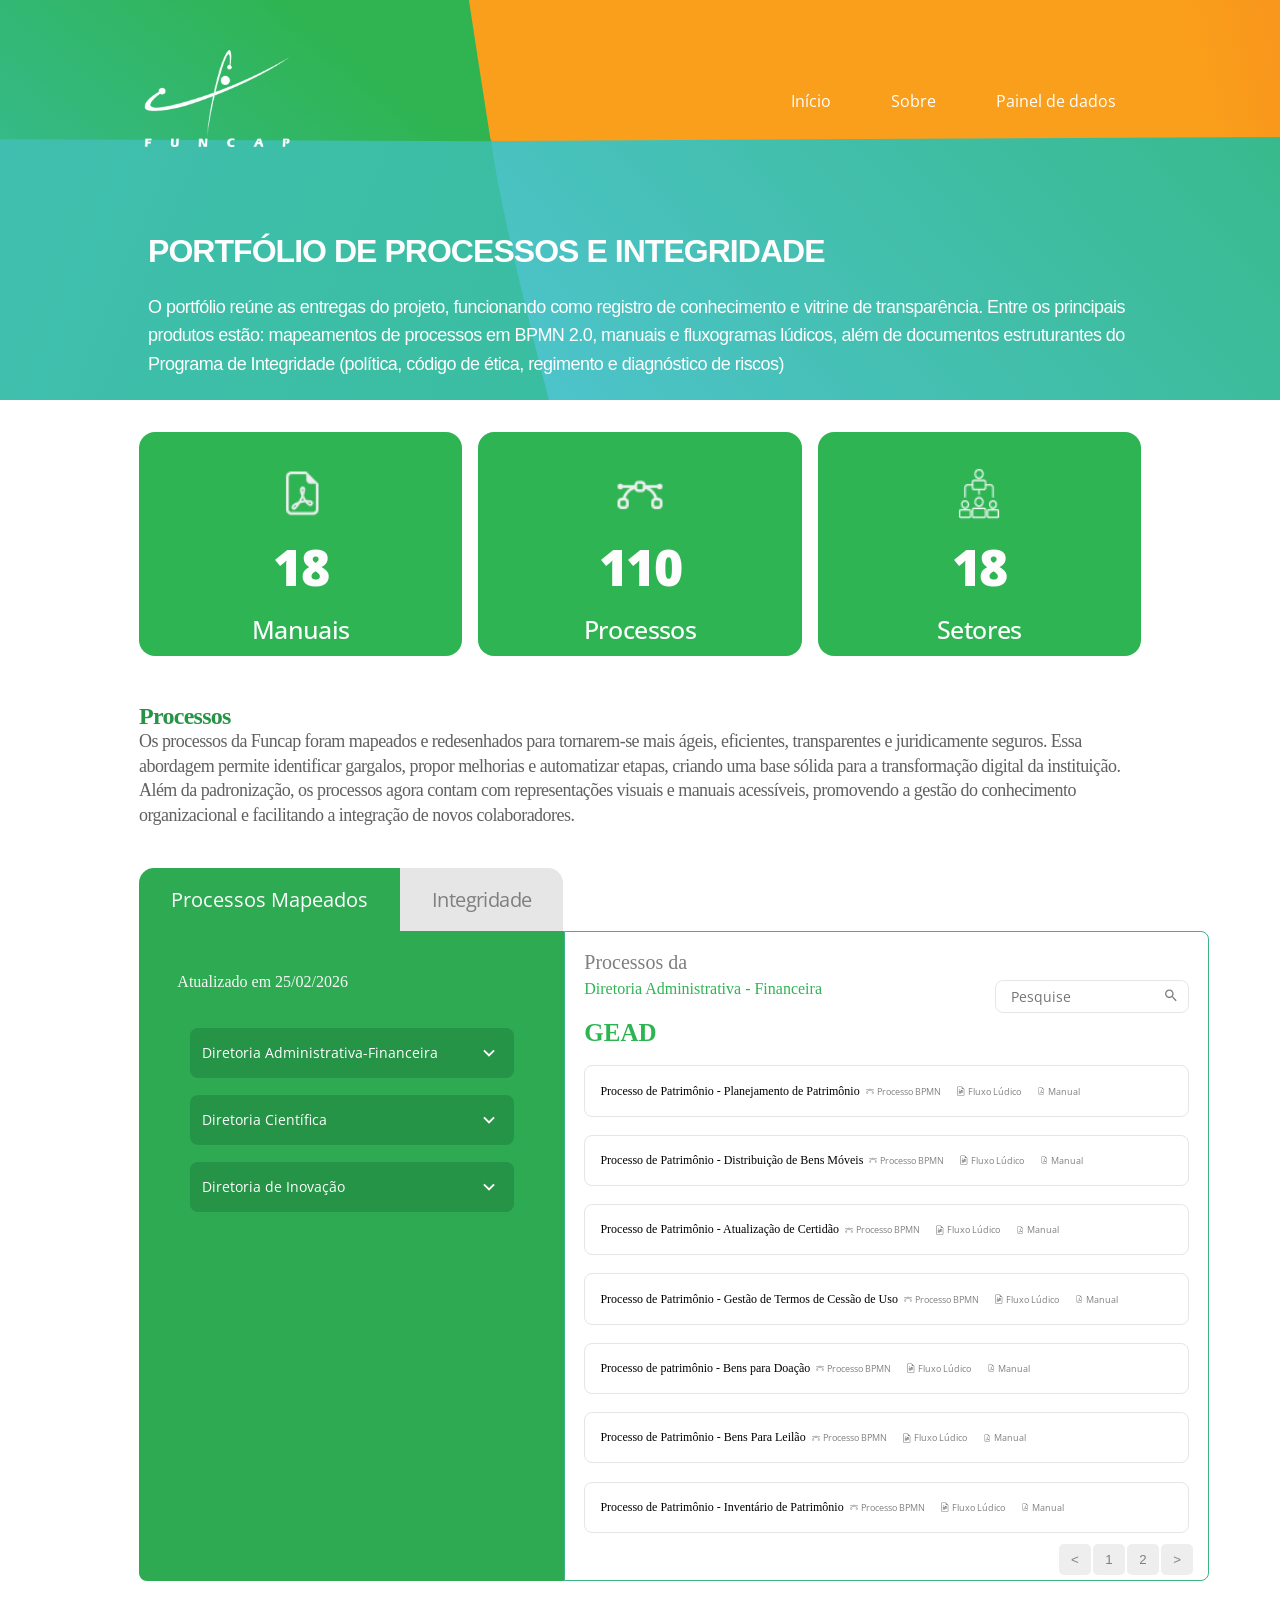
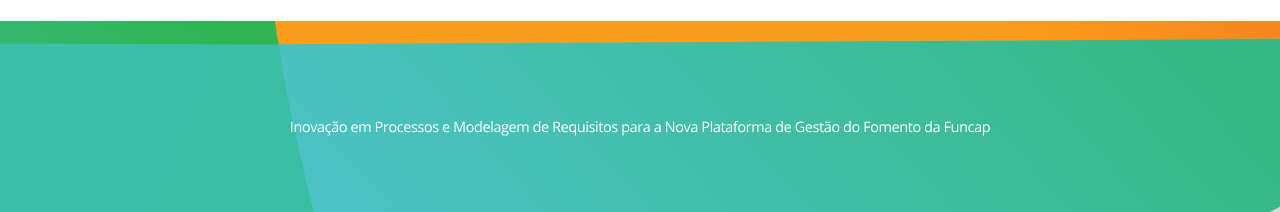
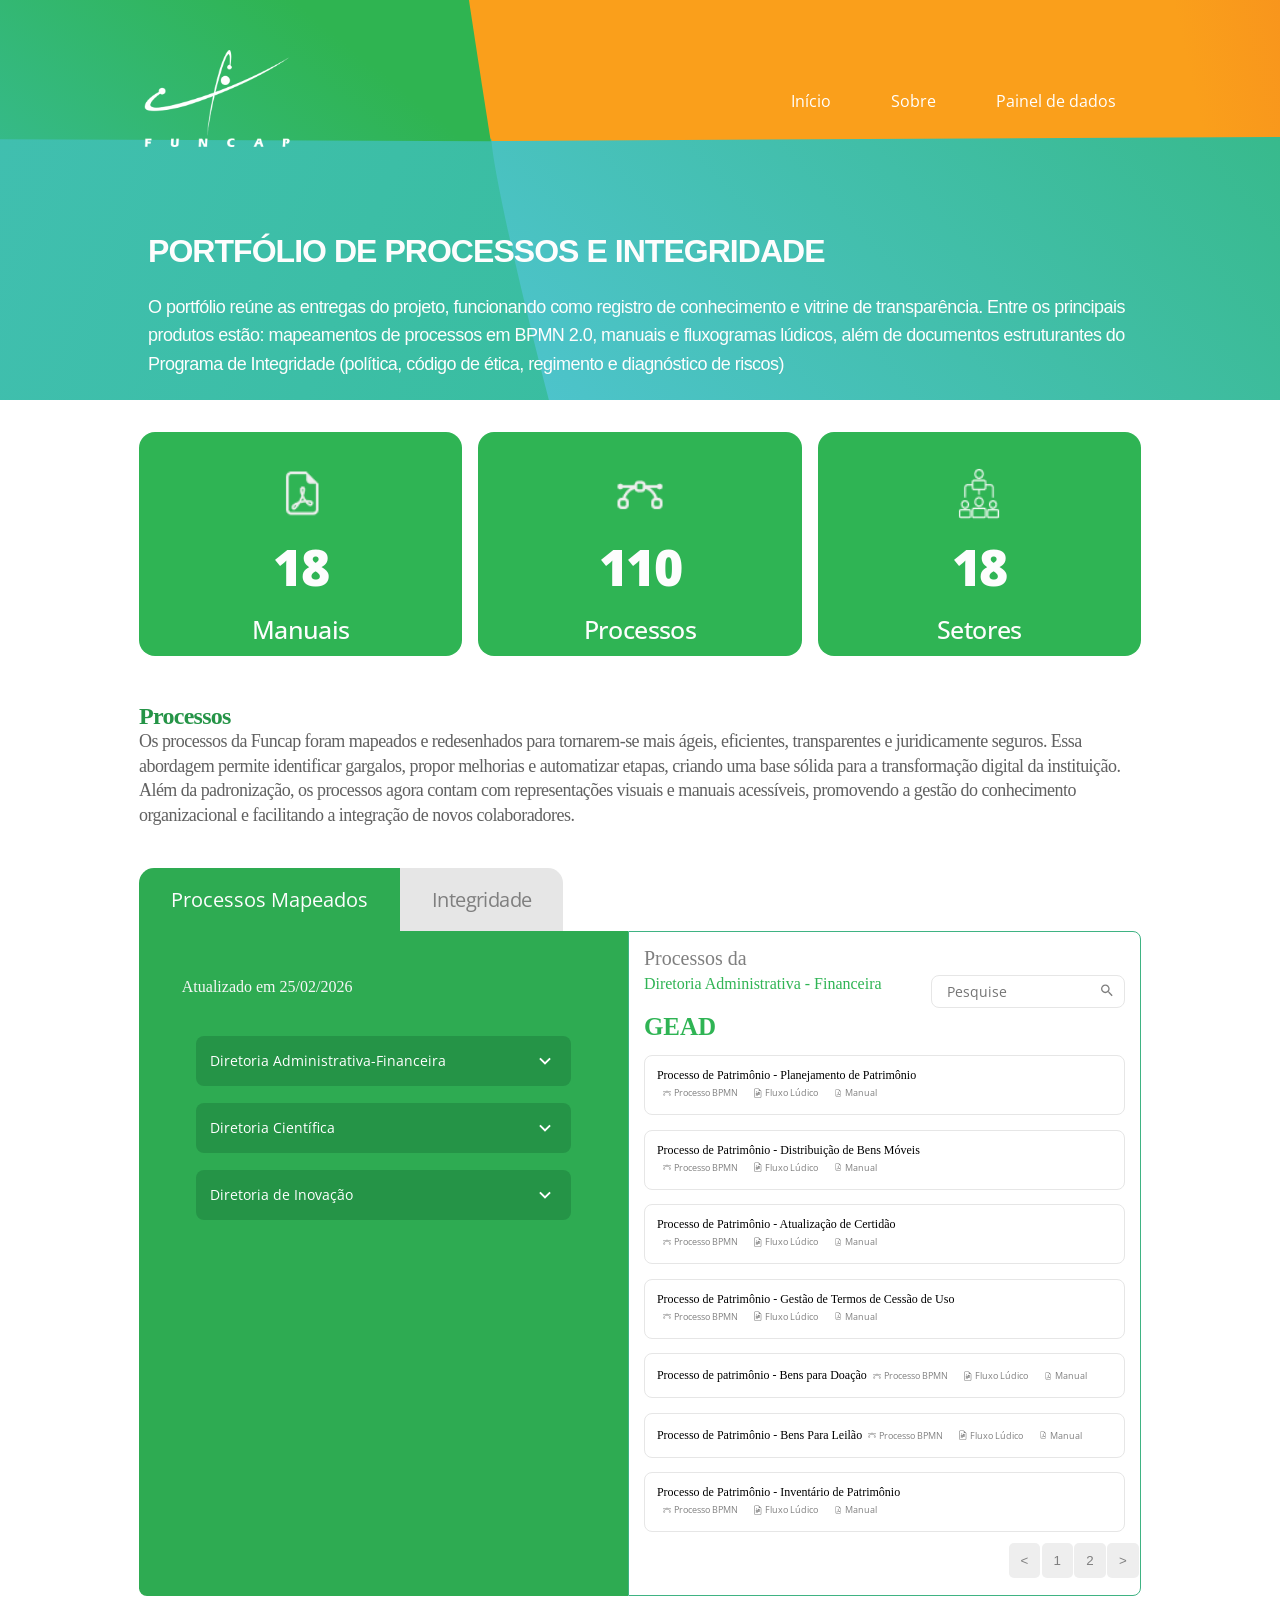
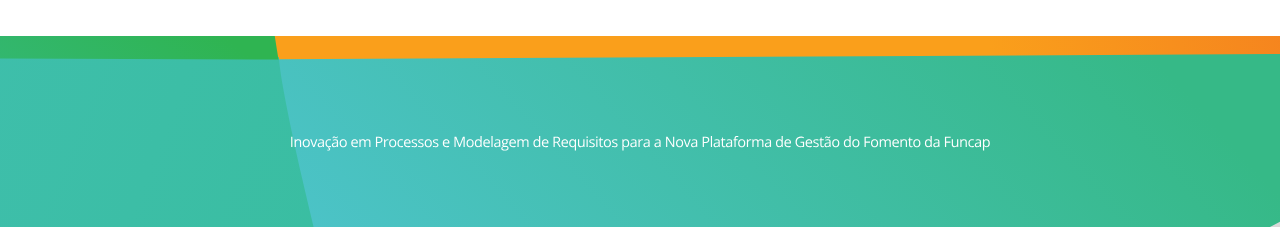
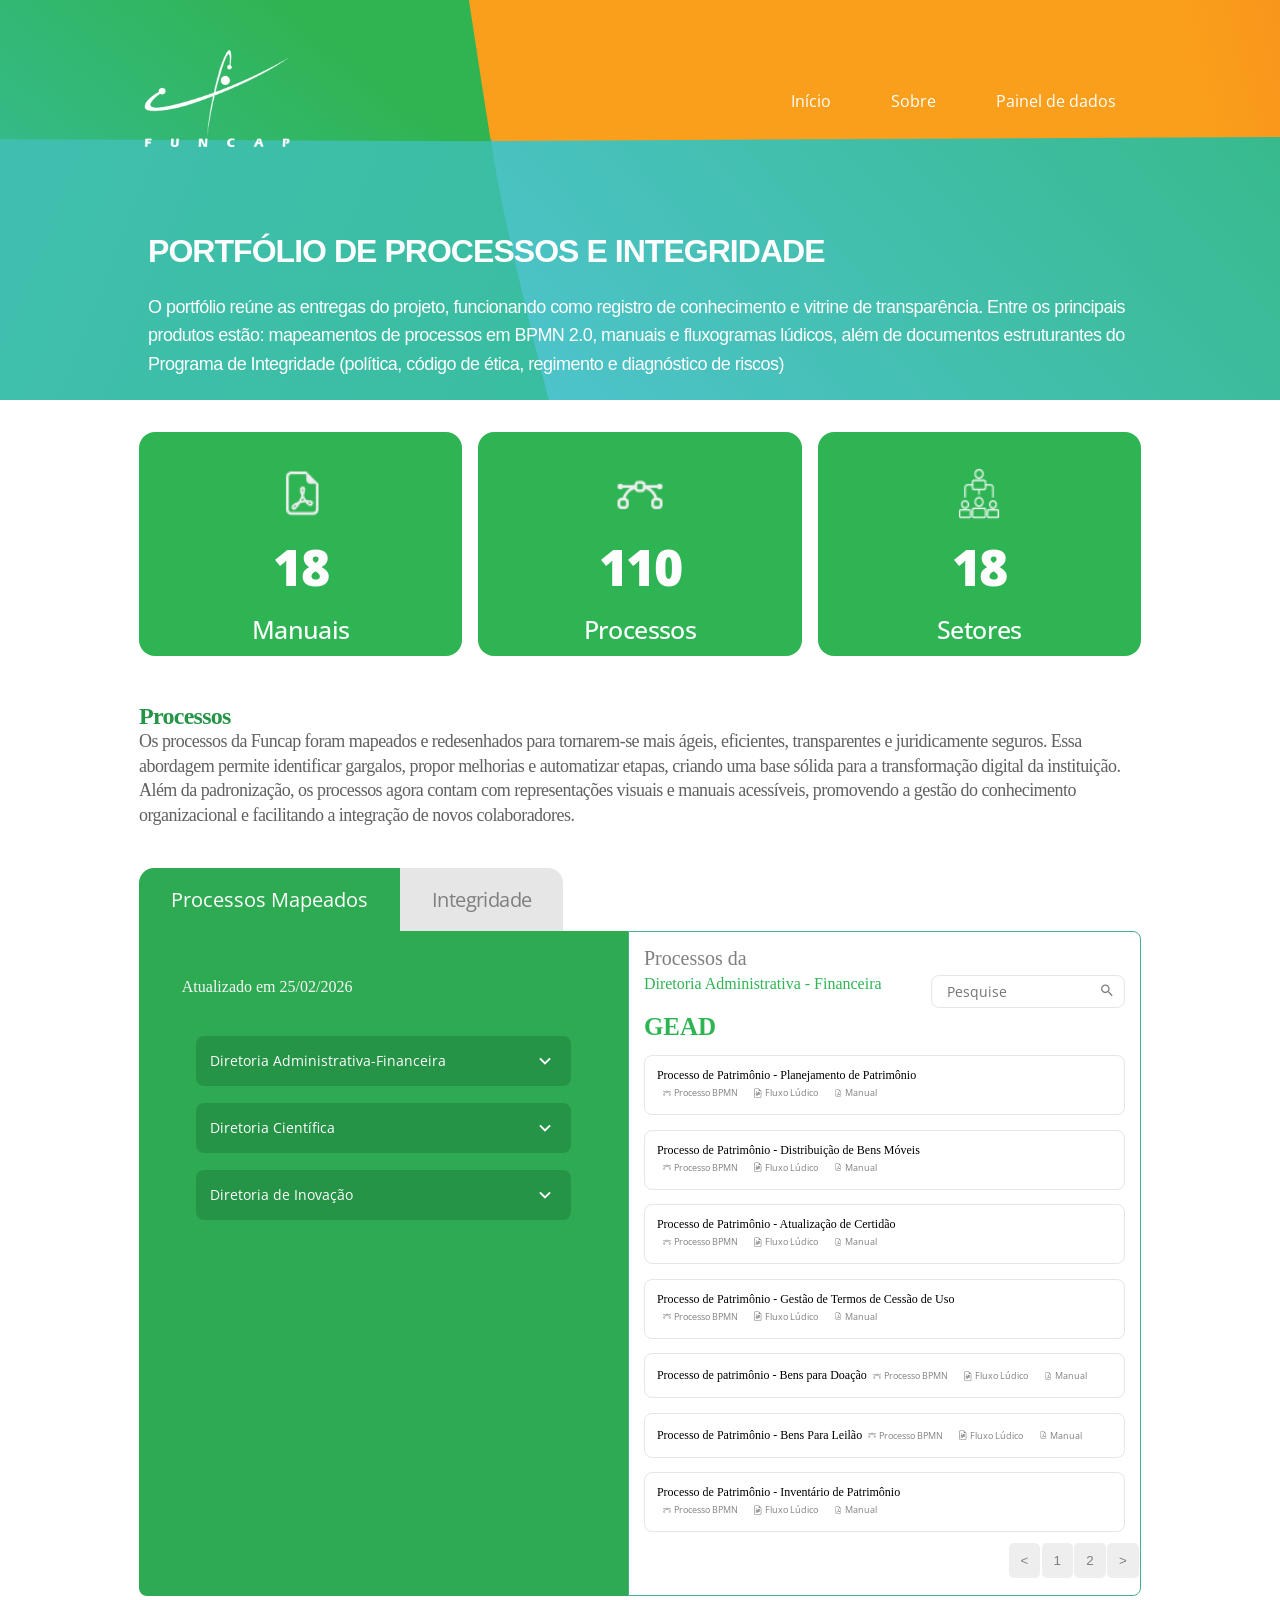
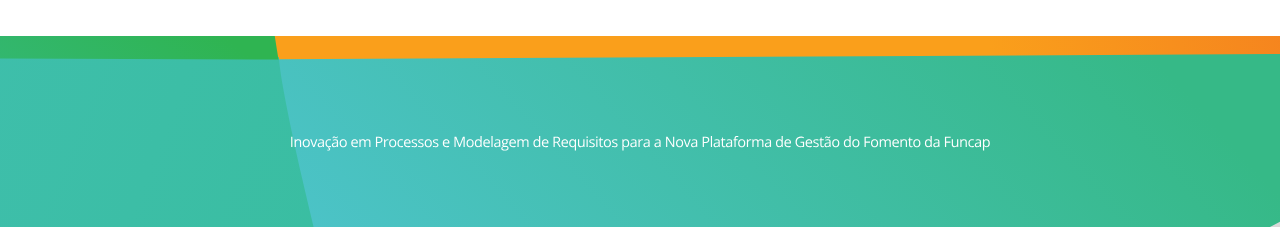
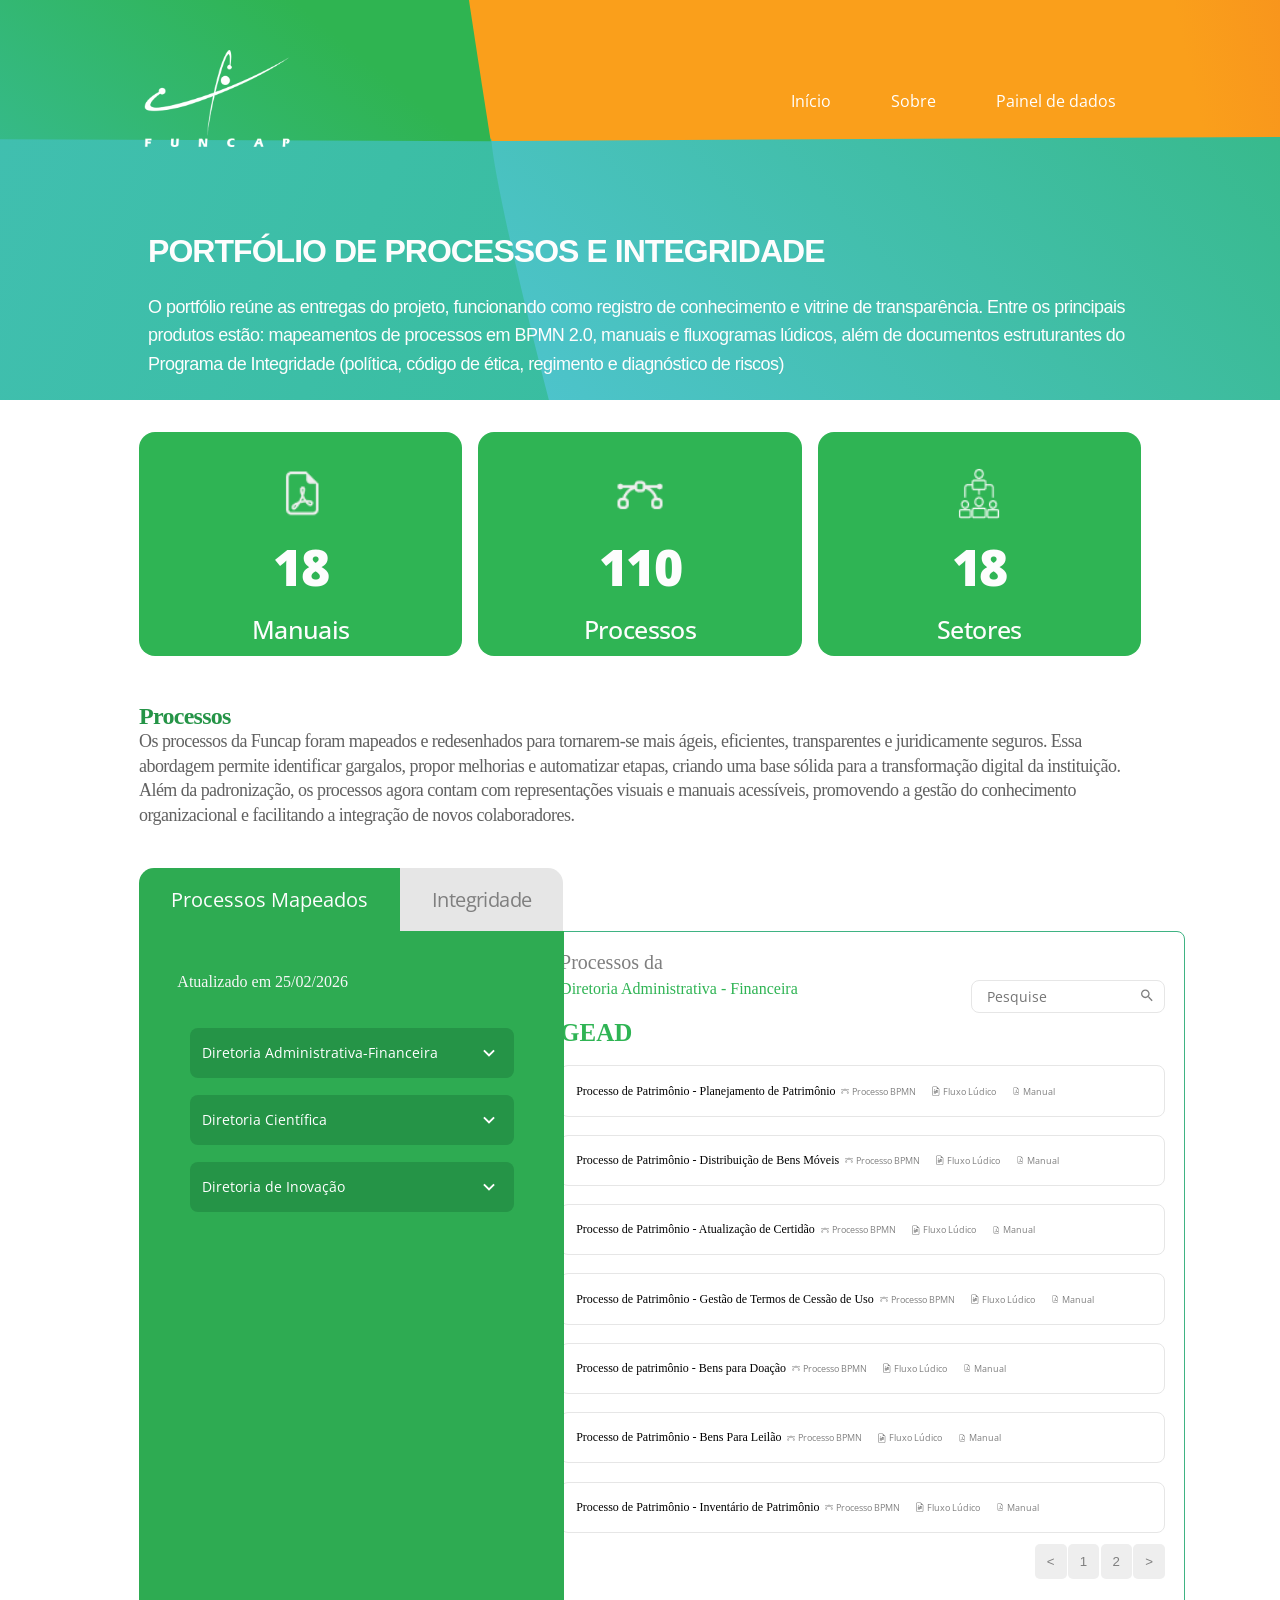
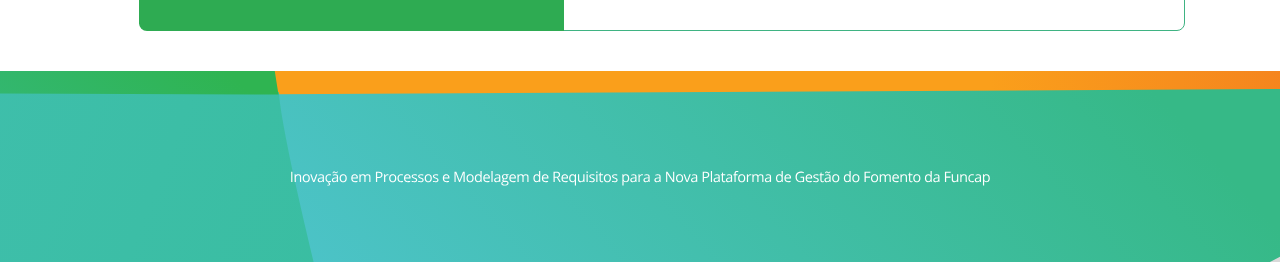
